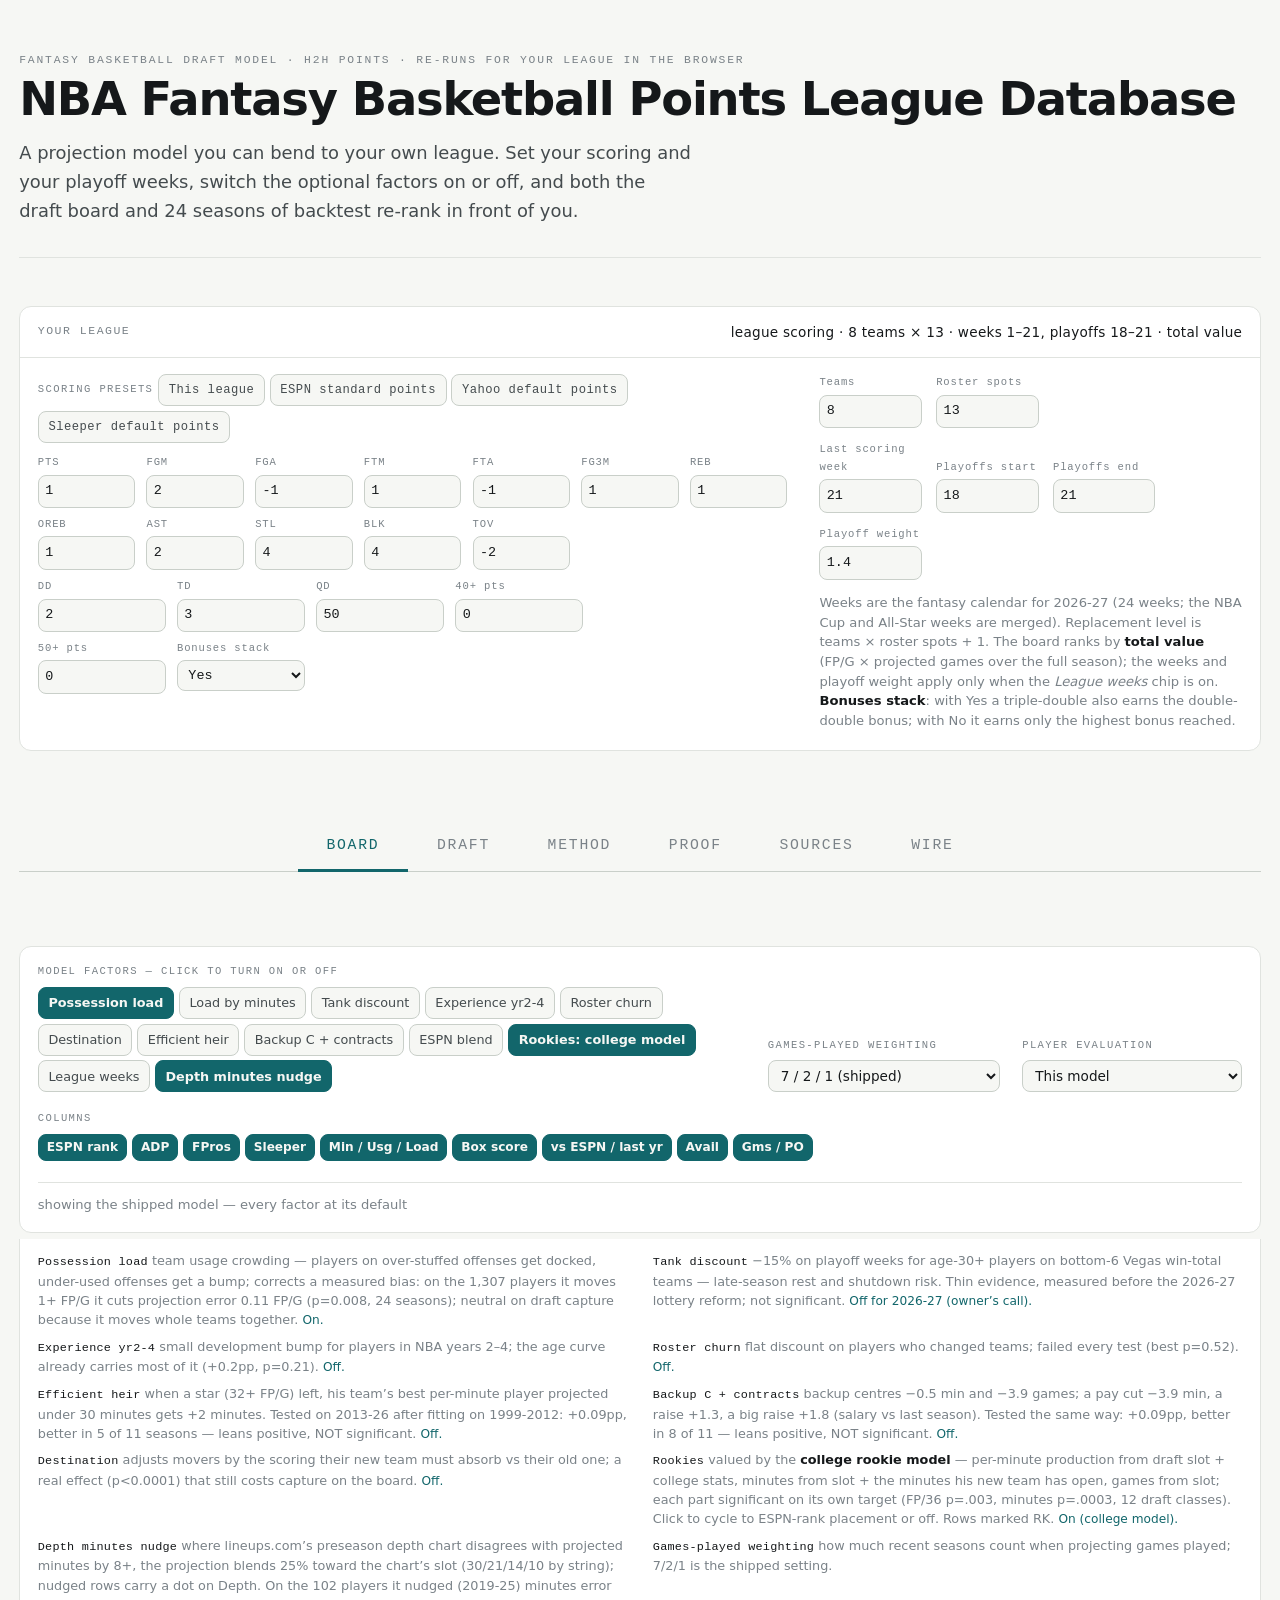
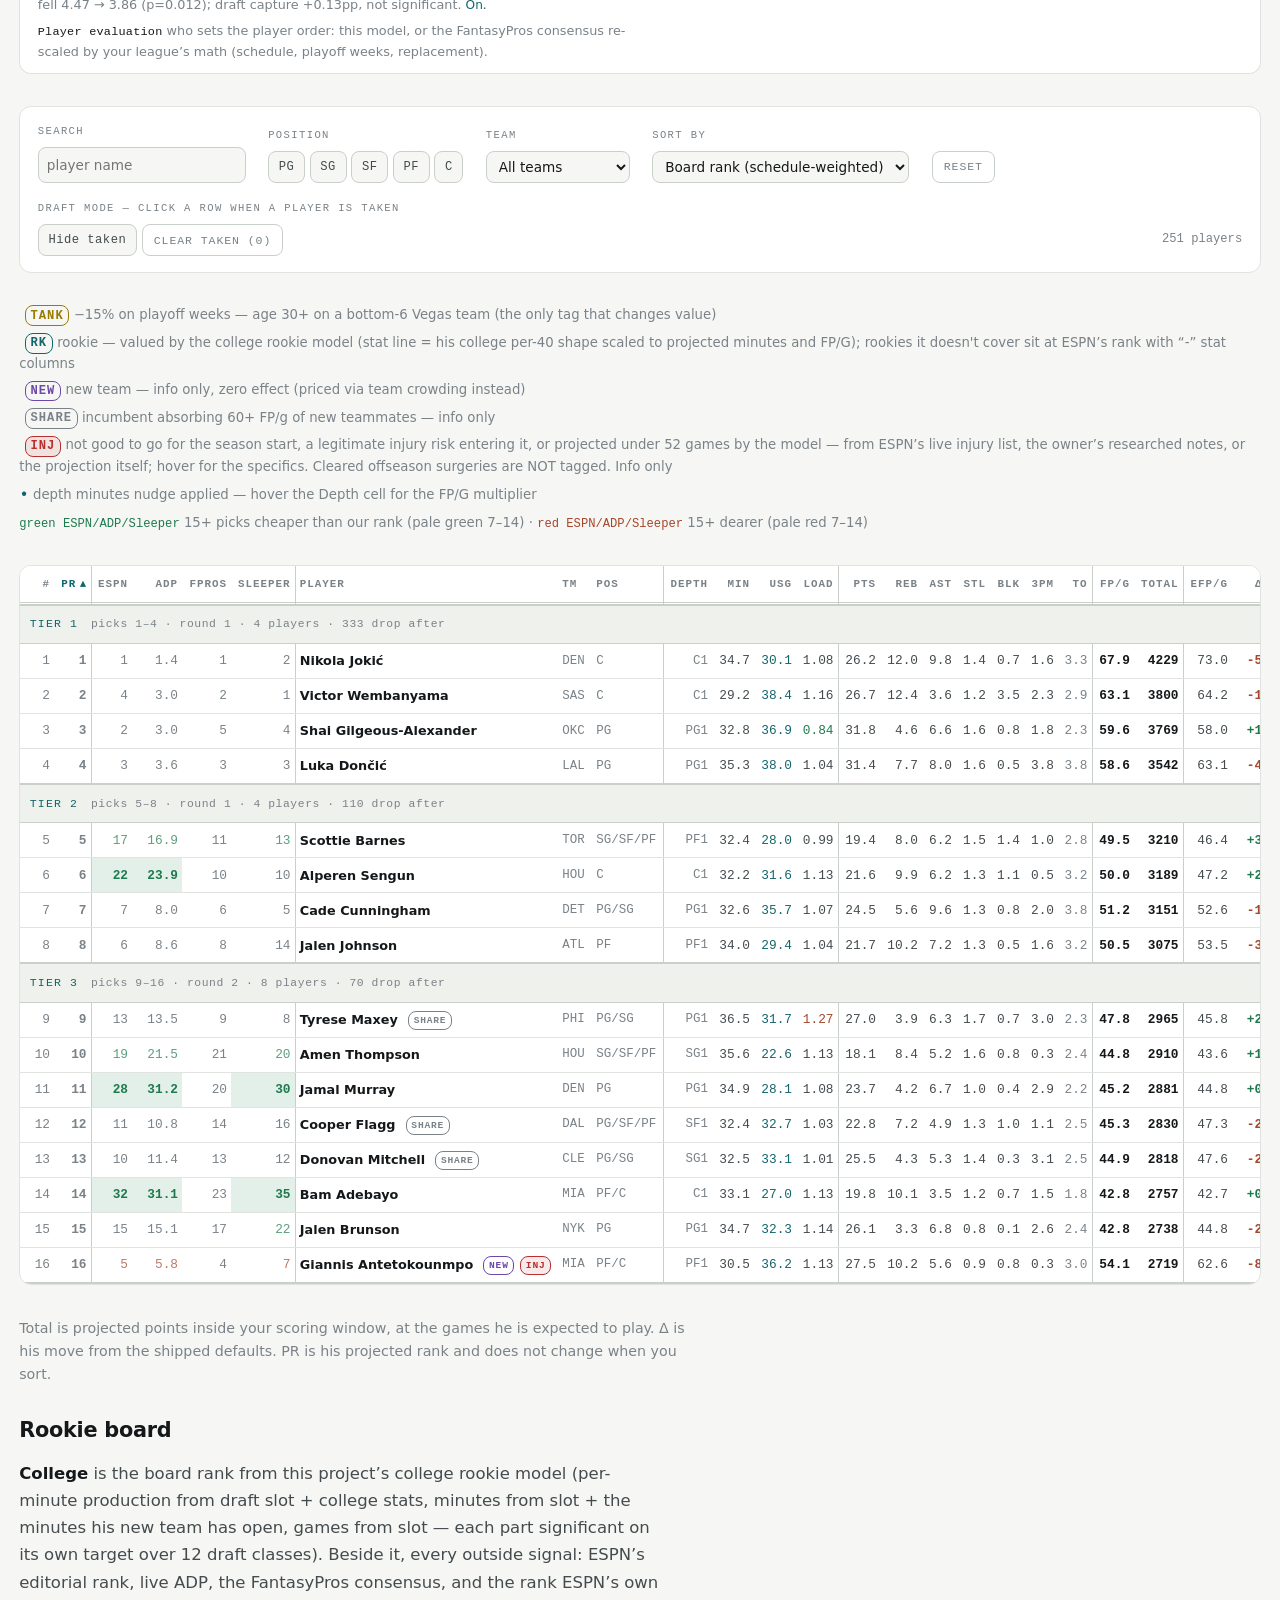
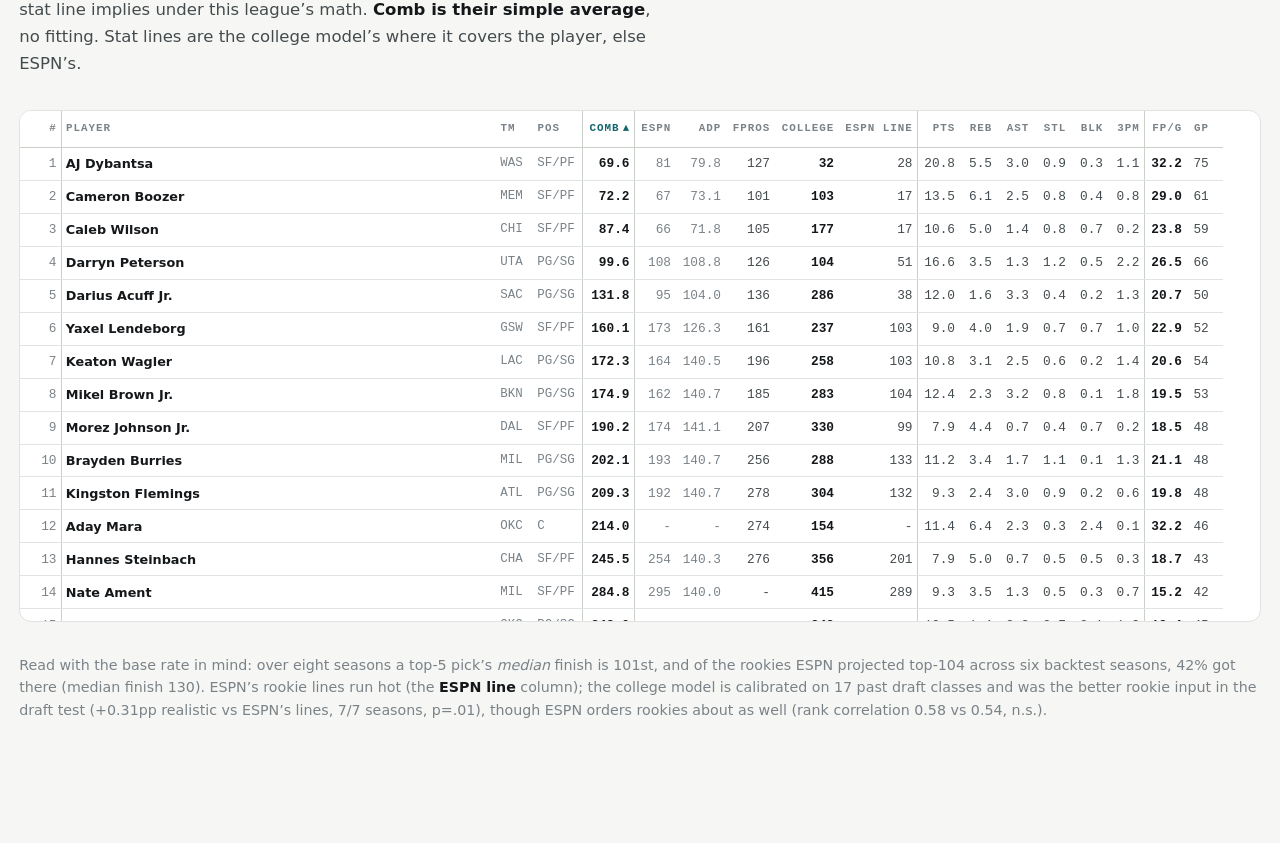
==== index.html @ 24fa8230 "Board build 2026-11-24 22:58 Co-Authored-By: Claude Opus 5.5 <noreply@anthropic.com>" ====
<!doctype html>
<html lang="en">
<meta name="viewport" content="width=device-width,initial-scale=1,viewport-fit=cover">
<meta charset="utf-8">
<title>NBA Fantasy Basketball Points League Database</title>
<style>
  :root {
    --paper:#F6F7F4; --surface:#FFFFFF; --band:#EFF1ED; --ink:#15181A;
    --body:#444B4E; --muted:#7A8288; --rule:#E0E3DF; --rule-strong:#C9CFC9;
    --accent:#12666B; --good:#1E7A4D; --warn:#A6462C;
    --good-bg:rgba(30,122,77,.12); --warn-bg:rgba(166,70,44,.12);
    --mid-bg:rgba(122,130,136,.13);
    --tag-red:#B92E2E; --tag-red-bg:rgba(185,46,46,.10);
    --tag-purple:#6C48A8; --tag-yellow:#9A7B00;
    --mono:ui-monospace,"Cascadia Mono","Cascadia Code",Consolas,"SF Mono",Menlo,monospace;
    --sans:ui-sans-serif,system-ui,"Segoe UI Variable Text","Segoe UI",Roboto,Helvetica,Arial,sans-serif;
  }
  @media (prefers-color-scheme:dark){
    :root:not([data-theme="light"]){
      --paper:#101315; --surface:#171B1E; --band:#1C2124; --ink:#E9EDEA;
      --body:#B0B8BB; --muted:#7C858A; --rule:#252B2E; --rule-strong:#39423F;
      --accent:#5FB6BB; --good:#4FBF92; --warn:#E08A6A;
      --good-bg:rgba(79,191,146,.15); --warn-bg:rgba(224,138,106,.15);
      --mid-bg:rgba(124,133,138,.16);
      --tag-red:#E06A6A; --tag-red-bg:rgba(224,106,106,.14);
      --tag-purple:#A98FE0; --tag-yellow:#D9C24A;
    }
  }
  :root[data-theme="dark"]{
    --paper:#101315; --surface:#171B1E; --band:#1C2124; --ink:#E9EDEA;
    --body:#B0B8BB; --muted:#7C858A; --rule:#252B2E; --rule-strong:#39423F;
    --accent:#5FB6BB; --good:#4FBF92; --warn:#E08A6A;
    --good-bg:rgba(79,191,146,.15); --warn-bg:rgba(224,138,106,.15);
    --mid-bg:rgba(124,133,138,.16);
    --tag-red:#E06A6A; --tag-red-bg:rgba(224,106,106,.14);
    --tag-purple:#A98FE0; --tag-yellow:#D9C24A;
  }
  *{box-sizing:border-box}
  body{background:var(--paper);color:var(--body);font-family:var(--sans);
    font-size:16.5px;line-height:1.65;margin:0;
    padding:clamp(1.4rem,4vw,3.5rem) clamp(.9rem,1.5vw,1.5rem) 6rem;
    -webkit-font-smoothing:antialiased}
  /* 100rem (2026-09-25, owner: "fills the whole screen" at 114rem). All
     Board columns are on by default and need ~1430px of natural width (the
     player column only stretches to fill), so 1600px still fits them with
     no horizontal scroll on wide screens. Below ~1470px viewport the table
     scrolls inside its own frame, as it did at 114rem. Side padding kept
     as before so laptops are unchanged. Reading-width tabs re-cap below. */
  .wrap{max-width:100rem;margin:0 auto;display:flex;flex-direction:column;gap:3rem}
  .prose{max-width:40rem;display:flex;flex-direction:column;gap:1rem}
  /* A <p class="prose"> must stay a block: as a flex column every inline
     <strong>/<em> became its own flex item and broke onto its own line. */
  p.prose{display:block;line-height:1.72}
  h1{font-size:clamp(2rem,5vw,2.9rem);line-height:1.05;letter-spacing:-.026em;
    color:var(--ink);margin:.3rem 0 0;font-weight:660;text-wrap:balance}
  h2{font-size:1.3rem;line-height:1.25;letter-spacing:-.012em;color:var(--ink);
    margin:0;font-weight:640;text-wrap:balance}
  h3{font-size:1rem;color:var(--ink);margin:0;font-weight:640}
  p{margin:0}
  strong{color:var(--ink);font-weight:640}
  em{font-style:italic}
  .eyebrow{font-family:var(--mono);font-size:.71rem;letter-spacing:.16em;
    text-transform:uppercase;color:var(--muted);margin:0}
  .lede{font-size:1.12rem;line-height:1.6;max-width:42rem}
  header{border-bottom:1px solid var(--rule);padding-bottom:2rem}
  section{display:flex;flex-direction:column;gap:1.15rem}
  .num{font-family:var(--mono);font-variant-numeric:tabular-nums}

  .formula{background:var(--surface);border:1px solid var(--rule);border-radius:12px;
    padding:1.15rem 1.3rem;font-family:var(--mono);font-size:.83rem;line-height:1.9;
    color:var(--ink);overflow-x:auto;white-space:pre}
  .formula .op{color:var(--muted)}
  .formula .hl{color:var(--accent)}

  .cols{display:flex;flex-direction:column;gap:0}
  .col{display:grid;grid-template-columns:7.5rem 1fr;gap:1.4rem;
    padding:1.15rem 0;border-top:1px solid var(--rule);align-items:start}
  .col:first-child{border-top:none}
  .col-name{font-family:var(--mono);font-size:.84rem;color:var(--accent);
    letter-spacing:.03em;padding-top:.1rem}
  .col-name small{display:block;color:var(--muted);font-size:.71rem;
    letter-spacing:.06em;text-transform:uppercase;margin-top:.25rem}
  .col-body{display:flex;flex-direction:column;gap:.6rem;font-size:.95rem;
    line-height:1.6}
  .calc{font-family:var(--mono);font-size:.79rem;line-height:1.7;
    background:var(--band);border-left:2px solid var(--rule-strong);
    padding:.6rem .8rem;border-radius:0 8px 8px 0;color:var(--ink);
    overflow-x:auto;white-space:pre}

  .parts{display:grid;grid-template-columns:repeat(auto-fit,minmax(15.5rem,1fr));gap:1rem}
  .part{background:var(--surface);border:1px solid var(--rule);border-radius:12px;
    padding:1.1rem 1.2rem 1.2rem;display:flex;flex-direction:column;gap:.5rem}
  .part-tag{font-family:var(--mono);font-size:.7rem;letter-spacing:.13em;
    text-transform:uppercase;color:var(--accent)}
  .part p{font-size:.92rem;line-height:1.55}
  .verdict{font-family:var(--mono);font-size:.76rem;color:var(--muted);
    border-top:1px solid var(--rule);padding-top:.55rem;margin-top:auto}

  .cut-row{display:grid;grid-template-columns:11rem 1fr;gap:1rem;
    padding:.7rem 0;border-top:1px solid var(--rule);align-items:baseline}
  .cut-row:first-child{border-top:none}
  .cut-name{font-family:var(--mono);font-size:.82rem;color:var(--ink)}
  .cut-why{font-size:.93rem;line-height:1.55}

  /* The header row is position:sticky, which resolves against the nearest
     SCROLLING ancestor -- and overflow-x:auto makes this wrapper one (a
     non-visible overflow on either axis computes the other to auto). Without a
     height cap the wrapper never scrolls vertically, the page scrolls instead,
     and the sticky header never engages. Capping the height moves vertical
     scrolling INTO the wrapper, which is what makes the header stick. */
  /* ---- filter bar ---------------------------------------------------- */
  .controls{display:flex;flex-wrap:wrap;gap:1.1rem 1.4rem;align-items:flex-end;
    padding:1rem 1.1rem;border:1px solid var(--rule);border-radius:12px;
    background:var(--surface)}
  .ctl{display:flex;flex-direction:column;gap:.4rem}
  .ctl > label{font-family:var(--mono);font-size:.66rem;letter-spacing:.13em;
    text-transform:uppercase;color:var(--muted)}
  .controls input[type=search],.controls select{font:inherit;font-size:.85rem;
    font-family:var(--sans);color:var(--ink);background:var(--paper);
    border:1px solid var(--rule-strong);border-radius:8px;padding:.35rem .5rem;
    min-height:2rem}
  .controls input[type=search]{min-width:13rem}
  .controls select{min-width:9rem}
  .chips{display:flex;gap:.3rem;flex-wrap:wrap}
  .fchip{font-family:var(--mono);font-size:.76rem;letter-spacing:.04em;
    color:var(--body);background:var(--paper);border:1px solid var(--rule-strong);
    border-radius:8px;padding:.35rem .6rem;cursor:pointer;min-height:2rem}
  .fchip:hover{border-color:var(--accent);color:var(--ink)}
  .fchip[aria-pressed="true"]{background:var(--accent);border-color:var(--accent);
    color:var(--paper);font-weight:600}
  .reset{font-family:var(--mono);font-size:.72rem;letter-spacing:.08em;
    text-transform:uppercase;color:var(--muted);background:none;
    border:1px solid var(--rule-strong);border-radius:8px;padding:.4rem .7rem;
    cursor:pointer;min-height:2rem}
  .reset:hover{color:var(--ink);border-color:var(--accent)}
  .count{font-family:var(--mono);font-size:.76rem;color:var(--muted);
    margin-left:auto;padding-bottom:.45rem}
  .controls :focus-visible,.fchip:focus-visible,.reset:focus-visible{
    outline:2px solid var(--accent);outline-offset:2px}
  .noresult{padding:1.4rem;text-align:center;color:var(--muted);font-size:.9rem}
  /* Column groups (2026-09-24, owner: box score ON by default; the 114rem
     page fits the full set). Every group is user-selectable. */
  table.hide-espnr .c-espnr,
  table.hide-adp   .c-adp,
  table.hide-fpros .c-fpros,
  table.hide-slp   .c-slp,
  table.hide-cmp   .c-cmp,
  table.hide-role  .c-role,
  table.hide-box   .c-box,
  table.hide-avail .c-avail,
  table.hide-sched .c-sched { display:none }
  /* draft mode: click a row to mark the player taken */
  tr.taken td{opacity:.35}
  tr.taken td.player{text-decoration:line-through}
  td.pos-n{color:var(--muted);width:2.4rem;font-family:var(--mono);
    font-variant-numeric:tabular-nums}
  td.rk{color:var(--ink);font-weight:600}
  .colbar{display:flex;gap:.3rem;flex-wrap:wrap;align-items:center}
  .colbar .fchip{font-family:var(--sans);font-size:.76rem;letter-spacing:0;
    padding:.28rem .5rem;min-height:1.7rem}
  .controls.factors{margin-bottom:-.6rem}
  .ctl.wide{flex:1 1 24rem}
  .fchip.factor{font-family:var(--sans);font-size:.8rem;letter-spacing:0}
  .delta{width:100%;font-size:.82rem;color:var(--muted);
    border-top:1px solid var(--rule);padding-top:.7rem;margin-top:.2rem}
  .delta strong{color:var(--accent);font-weight:640}
  thead th:last-child,tbody td:last-child{padding-right:.9rem}
  td.hi{color:var(--good);font-weight:640}
  td.lo{color:var(--warn);font-weight:640}
  .tablewrap{overflow:auto;max-height:80vh;overscroll-behavior:contain;scrollbar-gutter:stable;
    border:1px solid var(--rule);border-radius:12px;
    background:var(--surface)}
  table{border-collapse:collapse;width:100%;font-size:.8rem}
  /* Every column shrinks to its content (they are all nowrap), and the player
     name takes the remainder. Without this, hiding a column group makes the
     remaining columns stretch to refill 100% -- so turning columns OFF made
     the table WIDER, not narrower, and left Tm/Pos floating in dead space. */
  /* FIXED layout. Under auto layout the browser sizes columns from content,
     and hiding a group made it redistribute in a way that grew the table:
     removing ESPN/ADP pushed the Tm column from 34px to 166px and the table
     from 850px to 970px. Fixed layout sizes from these declarations only, so
     hiding a group now genuinely narrows the table. Widths are in ch and are
     allowed to over-subscribe: browsers scale them proportionally, which
     degrades gracefully instead of starving the name column. */
  /* Each column owns a fixed pixel budget (data-w on its header) and the TABLE
     is sized to the sum of the VISIBLE budgets by sizeTable(). width:100% is
     deliberately not used: it forces the table to fill the wrapper no matter
     how many columns are on, which left 568px of dead space at 10 columns and
     stretched columns at wide viewports. Now hiding a group simply makes the
     table narrower and every remaining column keeps its size. */
  table{table-layout:fixed;width:auto}
  tbody td{overflow:hidden;text-overflow:ellipsis}
  tbody td.player{overflow:visible}
  td.grp,th.grp{border-left:1px solid var(--rule-strong)}
  td.fp{color:var(--ink);font-weight:640}
  td.usg{color:var(--accent)}
  td.adp{color:var(--muted)}
  td.esp{color:var(--muted)}
  td.hot{color:var(--warn)}
  td.cool{color:var(--good)}
  td.buy{color:var(--good);font-weight:640;background:var(--good-bg)}
  td.pay{color:var(--warn);font-weight:640;background:var(--warn-bg)}
  td.buy2{color:var(--good);opacity:.72}
  td.pay2{color:var(--warn);opacity:.72}
  td.dc{color:var(--muted);font-size:.78rem}
  td.dc.dc-deep{color:var(--warn);opacity:.72}
  td.to{color:var(--muted)}
  /* border-bottom is drawn in the table's own border layer under
     border-collapse:collapse and scrolls away from a sticky cell, so the rule
     under the header is an inset shadow instead. z-index keeps it above the
     tier rows, which carry their own top border. */
  thead th{position:sticky;top:0;z-index:3;background:var(--surface);
    font-family:var(--mono);
    font-size:.68rem;letter-spacing:.09em;text-transform:uppercase;color:var(--muted);
    font-weight:600;text-align:right;padding:.6rem .26rem;
    box-shadow:inset 0 -1px 0 var(--rule-strong);white-space:nowrap}
  thead th.h-left{text-align:left}
  td{padding:.34rem .26rem;text-align:right;border-bottom:1px solid var(--rule);
    white-space:nowrap}
  td.player{text-align:left;color:var(--ink);font-weight:560}
  td.tm,td.pos{text-align:left;font-family:var(--mono);font-size:.78rem;color:var(--muted)}
  td.rk{color:var(--muted);width:2.6rem}
  td.vorp{color:var(--ink);font-weight:600}
  tbody tr:hover td{background:var(--band)}
  /* The tier caption is a long string in a colspan cell, and td{nowrap} applied
     to it too -- so it forced a minimum width across every spanned column.
     Hiding a column group made the same text span FEWER columns, which pushed
     each remaining column wider and made the table GROW as columns were
     removed. Let the caption wrap and it stops driving layout entirely. */
  tr.tier td{white-space:normal;background:var(--band);font-family:var(--mono);font-size:.72rem;
    letter-spacing:.1em;text-transform:uppercase;color:var(--accent);
    text-align:left;padding:.55rem .6rem;border-bottom:1px solid var(--rule-strong);
    border-top:2px solid var(--rule-strong)}
  /* scorecard Mean row: numbers stay right-aligned under their columns */
  tr.sc-mean td{font-weight:600;background:var(--band);border-top:2px solid var(--rule-strong)}
  tr.tier .tier-meta{color:var(--muted);margin-left:.8rem;letter-spacing:.05em;
    text-transform:none;font-size:.71rem}
  .chip{display:inline-block;min-width:1.9rem;padding:.08rem .38rem;border-radius:8px;
    font-family:var(--mono);font-variant-numeric:tabular-nums;font-size:.78rem}
  .chip.lo{background:var(--warn-bg);color:var(--warn)}
  .chip.hi{background:var(--good-bg);color:var(--good)}
  .chip.mid{background:var(--mid-bg);color:var(--body)}
  .chip.plain{background:transparent;color:var(--body)}   /* PO column: 12-13 games (owner 2026-10-15) */
  td.lo{color:var(--warn)} td.hi{color:var(--good)}
  .mk{display:inline-block;margin-left:.35rem;padding:.02rem .3rem;
    border-radius:8px;font-family:var(--mono);font-size:.6rem;
    letter-spacing:.08em;vertical-align:middle;font-weight:600;border:1px solid}
  .mk.tank{border-color:var(--tag-yellow);color:var(--tag-yellow)}
  .mk.ret{border-color:var(--accent);color:var(--accent)}
  .mk.new{border-color:var(--tag-purple);color:var(--tag-purple)}
  .mk.exp{border-color:var(--muted);color:var(--muted)}
  .mk.inj{border-color:var(--tag-red);color:var(--tag-red);background:var(--tag-red-bg)}

  .flegend{display:grid;grid-template-columns:repeat(auto-fit,minmax(26rem,1fr));
    gap:.45rem 1.6rem;font-size:.8rem;line-height:1.5;color:var(--muted);
    padding:.75rem 1.1rem;border:1px solid var(--rule);border-top:none;
    border-radius:0 0 12px 12px;background:var(--surface);margin-top:-1rem}
  .flegend span{font-family:var(--mono);font-size:.74rem;color:var(--ink);
    letter-spacing:.02em}
  .flegend em{font-style:normal;color:var(--accent);font-size:.76rem}
  .legend{display:flex;flex-direction:column;gap:.4rem;font-size:.83rem;
    line-height:1.5;color:var(--muted)}
  .legend span{font-family:var(--mono);font-size:.76rem;color:var(--ink)}
  .legend .lg-buy{color:var(--good)}
  .legend .lg-dot{color:var(--accent);font-size:1rem}
  .note{font-size:.89rem;color:var(--muted);line-height:1.6;max-width:42rem}
  ul{margin:0;padding-left:1.15rem;display:flex;flex-direction:column;gap:.5rem}
  footer{border-top:1px solid var(--rule);padding-top:1.5rem;
    display:flex;flex-direction:column;gap:.7rem}
  .scorebar{display:grid;grid-template-columns:repeat(auto-fit,minmax(9rem,1fr));gap:.9rem}
  .stat{background:var(--surface);border:1px solid var(--rule);border-radius:12px;
    padding:.9rem 1rem;display:flex;flex-direction:column;gap:.15rem}
  .stat-v{font-family:var(--mono);font-size:1.42rem;color:var(--ink);
    font-variant-numeric:tabular-nums;letter-spacing:-.02em}
  .stat-l{font-size:.78rem;color:var(--muted);line-height:1.35}
  .gloss{display:grid;grid-template-columns:repeat(auto-fit,minmax(17rem,1fr));gap:1rem}
  .gterm{background:var(--surface);border:1px solid var(--rule);border-radius:12px;
    padding:.95rem 1.1rem;display:flex;flex-direction:column;gap:.35rem}
  .gterm b{font-family:var(--mono);font-size:.8rem;color:var(--accent);font-weight:600}
  .gterm p{font-size:.88rem;line-height:1.55}
  /* ---- tabs -------------------------------------------------------------- */
  .tabs{display:flex;gap:0;border-bottom:1px solid var(--rule-strong);margin-top:1.4rem;justify-content:center}
  .tab{font-family:var(--mono);font-size:.92rem;letter-spacing:.12em;text-transform:uppercase;
    color:var(--muted);background:none;border:none;border-bottom:3px solid transparent;
    padding:1rem 1.8rem;cursor:pointer;margin-bottom:-1px;border-radius:10px 10px 0 0}
  .tab:hover{color:var(--ink)}
  .tab[aria-selected="true"]{color:var(--accent);border-bottom-color:var(--accent)}
  .tab:focus-visible{outline:2px solid var(--accent);outline-offset:2px}
  .panel{display:flex;flex-direction:column;gap:2rem;padding-top:1.6rem}
  .panel[hidden]{display:none}

  /* ---- league settings --------------------------------------------------- */
  .league{border:1px solid var(--rule);border-radius:12px;background:var(--surface)}
  .league summary{cursor:pointer;padding:.85rem 1.1rem;font-family:var(--mono);
    font-size:.72rem;letter-spacing:.13em;text-transform:uppercase;color:var(--muted);
    display:flex;justify-content:space-between;gap:1rem;list-style:none}
  .league summary::-webkit-details-marker{display:none}
  .league summary .cur{color:var(--ink);letter-spacing:.02em;text-transform:none;
    font-family:var(--sans);font-size:.85rem}
  .league[open] summary{border-bottom:1px solid var(--rule)}
  .league-body{padding:1rem 1.1rem 1.2rem;display:flex;flex-wrap:wrap;gap:1.4rem 2rem}
  .scoregrid{display:grid;grid-template-columns:repeat(auto-fill,minmax(5.6rem,1fr));gap:.45rem .7rem}
  .scoregrid label{display:flex;flex-direction:column;gap:.2rem;font-family:var(--mono);
    font-size:.66rem;letter-spacing:.08em;color:var(--muted)}
  .scoregrid input,.scoregrid select,.weeks input{font:inherit;font-family:var(--mono);font-size:.84rem;color:var(--ink);
    background:var(--paper);border:1px solid var(--rule-strong);border-radius:8px;
    padding:.3rem .4rem;width:100%;min-height:1.9rem}
  .scoregrid select{cursor:pointer}
  .weeks{display:flex;gap:.9rem;align-items:flex-end;flex-wrap:wrap}
  .weeks label{display:flex;flex-direction:column;gap:.2rem;font-family:var(--mono);
    font-size:.66rem;letter-spacing:.08em;color:var(--muted);width:6.4rem}
  .presets{display:flex;gap:.3rem;flex-wrap:wrap;align-items:center}
  .lg-note{font-size:.82rem;color:var(--muted);line-height:1.5;max-width:44rem}

  /* Method is an essay — keep it at reading width inside the wide shell */
  #panel-method{max-width:52rem;width:100%;margin-left:auto;margin-right:auto;
    gap:3rem;padding-top:2.4rem}
  /* inside the centred essay column, text runs the column's full width
     instead of a 40rem block hugging its left edge */
  #panel-method .prose,#panel-method .note,#panel-method .lede{max-width:none}
  #panel-method section{gap:1.35rem}
  #panel-method section + section{border-top:1px solid var(--rule);padding-top:2.8rem}
  #panel-method .col{gap:1.8rem;padding:1.35rem 0}
  #panel-method h3{margin-top:.8rem}
  #panel-method .eyebrow{color:var(--accent);margin-bottom:-.6rem}
  .localbanner{background:var(--warn-bg);color:var(--ink);border:1px solid var(--warn);
    border-radius:12px;padding:.8rem 1.1rem;font-size:.92rem;line-height:1.5}
  .stagemap{display:flex;flex-direction:column;gap:.45rem;margin:.2rem 0}
  .sm{display:flex;gap:.8rem;align-items:baseline;font-size:.95rem}
  .sm-n{flex:0 0 1.7rem;height:1.7rem;border-radius:50%;background:var(--accent);
    color:var(--paper);font-family:var(--mono);font-size:.8rem;font-weight:640;
    display:inline-flex;align-items:center;justify-content:center}
  .sm-t b{font-family:var(--mono);font-size:.84rem;color:var(--accent);font-weight:600}
  #panel-method .cut-row{grid-template-columns:12rem 1fr;gap:1.4rem;padding:.9rem 0}
  #panel-method .cut-why{line-height:1.65}
  @media (max-width:640px){#panel-method .cut-row{grid-template-columns:1fr;gap:.3rem}}

  /* Proof intro: lede at reading width, the three fine-print notes as cards */
  .proof-intro{display:flex;flex-direction:column;gap:1.1rem;max-width:48rem;
    padding:.6rem 0 .4rem}
  .proof-intro p{font-size:1.02rem;line-height:1.72}
  .proof-notes{display:grid;grid-template-columns:repeat(2,minmax(0,1fr));
    gap:1.1rem;max-width:84rem}
  @media (max-width:820px){.proof-notes{grid-template-columns:1fr}}
  .proof-notes .part{padding:1.25rem 1.4rem 1.35rem;gap:.65rem}
  .proof-notes .part p{font-size:.9rem;line-height:1.68;color:var(--body)}

  /* ---- draft view --------------------------------------------------------- */
  .draft-layout{display:grid;grid-template-columns:minmax(0,1fr) 17rem;gap:1.2rem;align-items:start}
  @media (max-width:860px){.draft-layout{grid-template-columns:1fr}}
  .dlist{display:flex;flex-direction:column;gap:2px;max-height:78vh;overflow:auto;
    border:1px solid var(--rule);border-radius:12px;background:var(--surface);
    padding:.4rem;overscroll-behavior:contain}
  .dtier{font-family:var(--mono);font-size:.7rem;letter-spacing:.12em;text-transform:uppercase;
    color:var(--accent);background:var(--band);padding:.45rem .6rem;border-radius:8px;
    margin:.35rem 0 .1rem;position:sticky;top:-0.4rem;z-index:2}
  .dtier .tier-meta{color:var(--muted);margin-left:.6rem;text-transform:none;letter-spacing:.03em}
  .dcard{display:flex;align-items:center;gap:.6rem;padding:.42rem .6rem;border-radius:8px;
    cursor:pointer;border-left:3px solid var(--rule-strong);background:var(--paper)}
  .dcard:hover{background:var(--band)}
  .dcard.t-odd{border-left-color:var(--accent)}
  .dcard.taken{opacity:.32}
  .dcard.taken .d-name{text-decoration:line-through}
  .dcard.mine{border-left-color:var(--good);background:var(--good-bg);opacity:1}
  .dcard.mine .d-name{text-decoration:none}
  .d-rk{font-family:var(--mono);font-variant-numeric:tabular-nums;color:var(--muted);
    width:2.2rem;text-align:right;font-size:.95rem}
  .d-name{font-size:1.02rem;font-weight:600;color:var(--ink);flex:1 1 auto;
    white-space:nowrap;overflow:hidden;text-overflow:ellipsis}
  .d-pos,.d-tm{font-family:var(--mono);font-size:.74rem;color:var(--muted);white-space:nowrap}
  .d-fp{font-family:var(--mono);font-variant-numeric:tabular-nums;font-size:.95rem;
    color:var(--ink);width:3.2rem;text-align:right}
  .d-adp{font-family:var(--mono);font-variant-numeric:tabular-nums;font-size:.78rem;
    color:var(--muted);width:4.6rem;text-align:right}
  .d-adp.buy{color:var(--good)} .d-adp.pay{color:var(--warn)}
  .d-adp.buy2{color:var(--good);opacity:.66} .d-adp.pay2{color:var(--warn);opacity:.66}
  .d-dc{font-family:var(--mono);font-variant-numeric:tabular-nums;font-size:.78rem;color:var(--muted)}
  .d-dc.deep{color:var(--warn);opacity:.72}
  .dc-dot{color:var(--accent);margin-left:.15rem}
  .d-mine{font-size:1.05rem;line-height:1;background:none;border:1px solid var(--rule-strong);
    border-radius:8px;color:var(--muted);cursor:pointer;padding:.15rem .45rem}
  .d-mine:hover{color:var(--tag-yellow);border-color:var(--tag-yellow)}
  .d-draft{font-family:var(--mono);font-size:.62rem;letter-spacing:.06em;line-height:1;background:none;
    border:1px solid var(--rule-strong);border-radius:8px;color:var(--muted);cursor:pointer;padding:.3rem .45rem}
  .d-draft:hover{color:var(--good);border-color:var(--good)}
  .dcard.mine .d-draft{color:var(--paper);background:var(--good);border-color:var(--good)}
  .rslots{width:100%;border-collapse:collapse;font-size:.8rem}
  .rslots td{padding:.32rem .45rem;border-bottom:1px solid var(--rule);white-space:nowrap}
  .rslots td.rp{font-family:var(--mono);font-size:.68rem;letter-spacing:.08em;color:var(--accent);width:3.2rem}
  .rslots td.re{color:var(--muted);font-style:italic}
  .rslots td.rg{font-family:var(--mono);font-size:.7rem;color:var(--muted);text-align:right}
  .dcard.starred .d-mine{color:var(--tag-yellow);border-color:var(--tag-yellow);background:rgba(217,194,74,.14)}
  .dcard.starred{border-left-color:var(--tag-yellow)}
  .dside{display:flex;flex-direction:column;gap:.9rem;position:sticky;top:.5rem}
  .dclock{background:var(--surface);border:1px solid var(--rule);border-radius:12px;
    padding:.9rem 1rem;display:flex;flex-direction:column;gap:.3rem}
  .dclock b{font-family:var(--mono);font-size:1.25rem;color:var(--ink);letter-spacing:-.01em}
  .dclock span{font-size:.82rem;color:var(--muted)}
  .dclock .up{color:var(--good);font-weight:640}
  .dteam{background:var(--surface);border:1px solid var(--rule);border-radius:12px;
    padding:.9rem 1rem;display:flex;flex-direction:column;gap:.45rem}
  .dteam h3{margin:0 0 .2rem}
  .dpick{display:flex;gap:.5rem;font-size:.92rem;align-items:baseline}
  .dpick .n{font-family:var(--mono);color:var(--muted);font-size:.75rem;width:1.6rem}
  .dpick .p{color:var(--ink);font-weight:560;flex:1}
  .dpick .pos{font-family:var(--mono);font-size:.72rem;color:var(--muted)}
  .dposcount{display:flex;gap:.3rem;flex-wrap:wrap;margin-top:.3rem}
  .dposcount span{font-family:var(--mono);font-size:.72rem;border:1px solid var(--rule-strong);
    border-radius:8px;padding:.1rem .4rem;color:var(--body)}
  .dposcount span.zero{color:var(--warn);border-color:var(--warn)}

  /* ---- sortable headers --------------------------------------------------- */
  thead th[data-sort]{cursor:pointer;-webkit-user-select:none;user-select:none}
  thead th[data-sort]:hover{color:var(--ink)}
  thead th[aria-sort]{color:var(--accent)}
  thead th[aria-sort="ascending"]::after{content:"\25B4";margin-left:.2rem}
  thead th[aria-sort="descending"]::after{content:"\25BE";margin-left:.2rem}

  /* ---- proof ------------------------------------------------------------- */
  .stats{display:grid;grid-template-columns:repeat(auto-fit,minmax(11rem,1fr));gap:.9rem}
  .proof-wrap{max-height:70vh}
  td.espn-c{color:var(--muted)}
  .better{color:var(--good);font-weight:640}
  .worse{color:var(--warn);font-weight:640}

  /* ---- wire (in-season) --------------------------------------------------- */
  .w-pos{color:var(--good)} .w-neg{color:var(--warn)}
  .w-luck-hot{color:var(--warn)} .w-luck-cold{color:var(--good)}
  td.w-st{font-family:var(--mono);font-size:.72rem;white-space:nowrap}
  td.w-st .fa{color:var(--good);font-weight:640}
  td.w-st .wv{color:var(--tag-yellow);font-weight:640}
  td.w-st .ro{color:var(--muted)}
  #wlg{font:inherit;font-family:var(--mono);font-size:.84rem;color:var(--ink);
    background:var(--paper);border:1px solid var(--rule-strong);border-radius:8px;
    padding:.3rem .4rem;width:9rem;min-height:1.9rem}
  #wmin{font:inherit;font-family:var(--mono);font-size:.84rem;color:var(--ink);
    background:var(--paper);border:1px solid var(--rule-strong);border-radius:8px;
    padding:.3rem .4rem;width:4.4rem;min-height:1.9rem}
  .w-err{color:var(--warn);font-size:.8rem}
  /* Add Finder cards */
  .wadds{display:grid;grid-template-columns:repeat(auto-fill,minmax(21rem,1fr));gap:.6rem}
  .wcard{display:flex;gap:.7rem;align-items:center;padding:.6rem .8rem;border-radius:10px;
    background:var(--surface);border:1px solid var(--rule);border-left:3px solid var(--accent)}
  .wcard.wv{border-left-color:var(--tag-yellow)}
  .wcard.meT{border-left-color:var(--ink)}
  .w-rk{font-family:var(--mono);font-variant-numeric:tabular-nums;color:var(--muted);
    width:1.6rem;text-align:right;font-size:.95rem;flex:none}
  .w-main{flex:1 1 auto;min-width:0;display:flex;flex-direction:column;gap:.25rem}
  .w-name{font-size:1rem;font-weight:620;color:var(--ink);white-space:nowrap;
    overflow:hidden;text-overflow:ellipsis}
  .w-sub{font-family:var(--mono);font-size:.7rem;color:var(--muted)}
  .w-sub .fa{color:var(--good);font-weight:640} .w-sub .wv{color:var(--tag-yellow);font-weight:640}
  .w-sub .oo{color:var(--warn);font-weight:640} .w-sub .meT{color:var(--accent);font-weight:640}
  .w-sig{display:flex;gap:.45rem;align-items:baseline;flex-wrap:wrap}
  .w-badge{font-family:var(--mono);font-size:.62rem;letter-spacing:.08em;font-weight:680;
    border-radius:7px;padding:.14rem .45rem;white-space:nowrap}
  .w-badge.buy{color:var(--paper);background:var(--good)}
  .w-badge.fade{color:var(--paper);background:var(--warn)}
  .w-badge.mixed{color:var(--ink);background:var(--band);border:1px solid var(--rule-strong)}
  .w-badge.steady{color:var(--muted);border:1px solid var(--rule-strong)}
  .w-phrase{font-size:.78rem;color:var(--body);line-height:1.35}
  .w-right{flex:none;text-align:right;display:flex;flex-direction:column;gap:.1rem}
  .w-right b{font-family:var(--mono);font-size:1.25rem;color:var(--ink);letter-spacing:-.01em}
  .w-right span{font-family:var(--mono);font-size:.64rem;color:var(--muted);white-space:nowrap}
  .w-right .w-opp{color:var(--accent)}
  .w-right .w-dup{color:var(--good)} .w-right .w-ddn{color:var(--warn)}
  /* My team */
  #wmygrid td,#wmygrid th,#wmyroster td,#wmyroster th{font-size:.78rem;padding:.3rem .45rem;white-space:nowrap}
  #wmygrid td.open{background:var(--warn-bg);color:var(--warn);font-weight:640;text-align:center}
  #wmygrid td.nogame{color:var(--muted);text-align:center}
  #wmygrid td.slot{font-family:var(--mono);color:var(--accent);font-weight:640}
  #wmygrid tr.bench td{color:var(--muted);font-style:italic;white-space:normal}
  #wmyroster td.out{color:var(--warn)}
  #wmyroster input{cursor:pointer}

</style>

<div class="wrap">

  <header>
    <p class="eyebrow">Fantasy basketball draft model &middot; H2H points &middot; re-runs for your league in the browser</p>
    <h1>NBA Fantasy Basketball Points League Database</h1>
    <p class="lede" style="margin-top:1rem">
      A projection model you can bend to your own league. Set your scoring and
      your playoff weeks, switch the optional factors on or off, and both the
      draft board and 24 seasons of backtest re-rank in front of you.
    </p>
  </header>

  <details class="league" id="league" open>
    <summary><span>Your league</span><span class="cur" id="league-cur"></span></summary>
    <div class="league-body">
      <div style="flex:2 1 30rem">
        <div class="presets">
          <span class="ctl"><label>Scoring presets</label></span>
          <button type="button" class="fchip" data-preset="league">This league</button>
          <button type="button" class="fchip" data-preset="espn">ESPN standard points</button>
          <button type="button" class="fchip" data-preset="yahoo">Yahoo default points</button>
          <button type="button" class="fchip" data-preset="sleeper" title="Sleeper default points. Technical and flagrant fouls (-2 each) are not modelled: the NBA box-score feed does not carry them, and they are near zero per game for almost everyone.">Sleeper default points</button>
        </div>
        <div class="scoregrid" id="scoring" style="margin-top:.7rem">
          <label>PTS<input type="number" step="0.5" data-stat="PTS" value="1"></label><label>FGM<input type="number" step="0.5" data-stat="FGM" value="2"></label><label>FGA<input type="number" step="0.5" data-stat="FGA" value="-1"></label><label>FTM<input type="number" step="0.5" data-stat="FTM" value="1"></label><label>FTA<input type="number" step="0.5" data-stat="FTA" value="-1"></label><label>FG3M<input type="number" step="0.5" data-stat="FG3M" value="1"></label><label>REB<input type="number" step="0.5" data-stat="REB" value="1"></label><label>OREB<input type="number" step="0.5" data-stat="OREB" value="1"></label><label>AST<input type="number" step="0.5" data-stat="AST" value="2"></label><label>STL<input type="number" step="0.5" data-stat="STL" value="4"></label><label>BLK<input type="number" step="0.5" data-stat="BLK" value="4"></label><label>TOV<input type="number" step="0.5" data-stat="TOV" value="-2"></label>
        </div>
        <div class="scoregrid" style="margin-top:.5rem;grid-template-columns:repeat(4,minmax(5.6rem,8rem))">
          <label>DD<input type="number" step="1" data-bonus="DD" value="2"></label><label>TD<input type="number" step="1" data-bonus="TD" value="3"></label><label>QD<input type="number" step="1" data-bonus="QD" value="50"></label><label title="Bonus for a game with 40+ points (Sleeper default 2; a 50-point game earns both). Each player&rsquo;s chance of such a game comes from real game logs at his projected points per game.">40+ pts<input type="number" step="1" data-pbonus="40" value="0"></label><label title="Bonus for a game with 50+ points (Sleeper default 2; a 50-point game earns both). Each player&rsquo;s chance of such a game comes from real game logs at his projected points per game.">50+ pts<input type="number" step="1" data-pbonus="50" value="0"></label>
          <label title="Yes: a triple-double earns the DD bonus AND the TD bonus (ESPN default, and this league). No: it earns only the highest bonus reached.">Bonuses stack<select id="cum"><option value="1">Yes</option><option value="0">No</option></select></label>
        </div>
      </div>
      <div style="flex:1 1 18rem;display:flex;flex-direction:column;gap:.8rem">
        <div class="weeks">
          <label>Teams<input type="number" id="w-teams" min="2" max="30" value="8"></label>
          <label>Roster spots<input type="number" id="w-roster" min="5" max="20" value="13"></label>
        </div>
        <div class="weeks">
          <label>Last scoring week<input type="number" id="w-end" min="1" max="24" value="21"></label>
          <label>Playoffs start<input type="number" id="w-po1" min="1" max="24" value="18"></label>
          <label>Playoffs end<input type="number" id="w-po2" min="1" max="24" value="21"></label>
        </div>
        <div class="weeks">
          <label>Playoff weight<input type="number" id="w-lev" step="0.1" min="0.5" max="3" value="1.4"></label>
        </div>
        <p class="lg-note">
          Weeks are the fantasy calendar for 2026-27 (24 weeks; the NBA Cup and
          All-Star weeks are merged). Replacement level is teams &times; roster
          spots + 1. The board ranks by <strong>total value</strong> (FP/G &times;
          projected games over the full season); the weeks and playoff weight
          apply only when the <em>League weeks</em> chip is on.
          <strong>Bonuses stack</strong>: with Yes a triple-double also earns the
          double-double bonus; with No it earns only the highest bonus reached.
        </p>
      </div>
    </div>
  </details>

  <div class="tabs" role="tablist">
    <button class="tab" role="tab" aria-selected="true" data-tab="board">Board</button>
    <button class="tab" role="tab" aria-selected="false" data-tab="draft">Draft</button>
    <button class="tab" role="tab" aria-selected="false" data-tab="method">Method</button>
    <button class="tab" role="tab" aria-selected="false" data-tab="proof">Proof</button>
    <button class="tab" role="tab" aria-selected="false" data-tab="sources">Sources</button>
    <button class="tab" role="tab" aria-selected="false" data-tab="wire" id="tab-wire" hidden>Wire</button>
  </div>

  <!-- ================================================================ BOARD -->
  <section class="panel" id="panel-board">
    <div class="controls factors">
      <div class="ctl wide">
        <label>Model factors &mdash; click to turn on or off</label>
        <div class="chips" id="ffactors"></div>
      </div>
      <div class="ctl">
        <label for="fgp">Games-played weighting</label>
        <select id="fgp">
          <option value="s721">7 / 2 / 1 (shipped)</option>
          <option value="s720">7 / 2 / 0 (two seasons)</option>
          <option value="s110">1 / 1 / 0 (two seasons, flat)</option>
          <option value="s111">1 / 1 / 1 (three seasons, flat)</option>
        </select>
      </div>
      <div class="ctl">
        <label for="feval">Player evaluation</label>
        <select id="feval" title="Who decides the player ORDER. League math — your scoring, schedule, playoff weeks, replacement level — applies either way.">
          <option value="model">This model</option>
          <option value="experts">Experts &times; league math</option>
        </select>
      </div>
      <div class="ctl wide">
        <label>Columns</label>
        <div class="colbar" id="fcols"></div>
      </div>
      <div class="delta" id="fdelta"></div>
    </div>
    <div class="flegend">
      <div><span>Possession load</span> team usage crowding &mdash; players on over-stuffed offenses get docked, under-used offenses get a bump; corrects a measured bias: on the 1,307 players it moves 1+ FP/G it cuts projection error 0.11 FP/G (p=0.008, 24 seasons); neutral on draft capture because it moves whole teams together. <em>On.</em></div>
      <div><span>Tank discount</span> &minus;15% on playoff weeks for age-30+ players on bottom-6 Vegas win-total teams &mdash; late-season rest and shutdown risk. Thin evidence, measured before the 2026-27 lottery reform; not significant. <em>Off for 2026-27 (owner&rsquo;s call).</em></div>
      <div><span>Experience yr2-4</span> small development bump for players in NBA years 2&ndash;4; the age curve already carries most of it (+0.2pp, p=0.21). <em>Off.</em></div>
      <div><span>Roster churn</span> flat discount on players who changed teams; failed every test (best p=0.52). <em>Off.</em></div>
      <div><span>Efficient heir</span> when a star (32+ FP/G) left, his team&rsquo;s best per-minute player projected under 30 minutes gets +2 minutes. Tested on 2013-26 after fitting on 1999-2012: +0.09pp, better in 5 of 11 seasons &mdash; leans positive, NOT significant. <em>Off.</em></div>
      <div><span>Backup C + contracts</span> backup centres &minus;0.5 min and &minus;3.9 games; a pay cut &minus;3.9 min, a raise +1.3, a big raise +1.8 (salary vs last season). Tested the same way: +0.09pp, better in 8 of 11 &mdash; leans positive, NOT significant. <em>Off.</em></div>
      <div><span>Destination</span> adjusts movers by the scoring their new team must absorb vs their old one; a real effect (p&lt;0.0001) that still costs capture on the board. <em>Off.</em></div>
      <div><span>Rookies</span> valued by the <strong>college rookie model</strong> &mdash; per-minute production from draft slot + college stats, minutes from slot + the minutes his new team has open, games from slot; each part significant on its own target (FP/36 p=.003, minutes p=.0003, 12 draft classes). Click to cycle to ESPN-rank placement or off. Rows marked RK. <em>On (college model).</em></div>
      <div><span>Depth minutes nudge</span> where lineups.com&rsquo;s preseason depth chart disagrees with projected minutes by 8+, the projection blends 25% toward the chart&rsquo;s slot (30/21/14/10 by string); nudged rows carry a dot on Depth. On the 102 players it nudged (2019-25) minutes error fell 4.47 &rarr; 3.86 (p=0.012); draft capture +0.13pp, not significant. <em>On.</em></div>
      <div><span>Games-played weighting</span> how much recent seasons count when projecting games played; 7/2/1 is the shipped setting.</div>
      <div><span>Player evaluation</span> who sets the player order: this model, or the FantasyPros consensus re-scaled by your league&rsquo;s math (schedule, playoff weeks, replacement).</div>
    </div>
    <div class="controls">
      <div class="ctl"><label for="fq">Search</label>
        <input id="fq" type="search" placeholder="player name" autocomplete="off"></div>
      <div class="ctl"><label>Position</label><div class="chips" id="fpos">
        <button type="button" class="fchip" data-pos="PG" aria-pressed="false">PG</button>
        <button type="button" class="fchip" data-pos="SG" aria-pressed="false">SG</button>
        <button type="button" class="fchip" data-pos="SF" aria-pressed="false">SF</button>
        <button type="button" class="fchip" data-pos="PF" aria-pressed="false">PF</button>
        <button type="button" class="fchip" data-pos="C" aria-pressed="false">C</button></div></div>
      <div class="ctl"><label for="fteam">Team</label><select id="fteam"><option value="">All teams</option></select></div>
      <div class="ctl"><label for="fsort">Sort by</label>
        <select id="fsort">
          <option value="rank">Board rank (schedule-weighted)</option>
          <option value="total">Total projected points</option>
          <option value="fp">FP per game</option>
          <option value="min">Minutes</option>
          <option value="usg">Usage</option>
          <option value="gp">Projected games</option>
          <option value="po">Playoff-week games</option>
          <option value="adp">ADP</option>
          <option value="espn">ESPN rank</option>
          <option value="custom" hidden>column sort</option>
        </select></div>
      <button type="button" class="reset" id="freset">Reset</button>
      <div class="ctl"><label>Draft mode &mdash; click a row when a player is taken</label>
        <div class="chips">
          <button type="button" class="fchip" id="fhide" aria-pressed="false">Hide taken</button>
          <button type="button" class="reset" id="fcleartaken">Clear taken (<span id="ftakenN">0</span>)</button>
        </div></div>
      <span class="count" id="fcount"></span>
    </div>
    <div class="legend">
      <div><span><span class="mk tank">TANK</span></span> &minus;15% on playoff weeks &mdash; age 30+ on a bottom-6 Vegas team (the only tag that changes value)</div>
      <div><span><span class="mk ret">RK</span></span> rookie &mdash; valued by the college rookie model (stat line = his college per-40 shape scaled to projected minutes and FP/G); rookies it doesn't cover sit at ESPN&rsquo;s rank with &ldquo;-&rdquo; stat columns</div>
      <div><span><span class="mk new">NEW</span></span> new team &mdash; info only, zero effect (priced via team crowding instead)</div>
      <div><span><span class="mk exp">SHARE</span></span> incumbent absorbing 60+ FP/g of new teammates &mdash; info only</div>
      <div><span><span class="mk inj">INJ</span></span> not good to go for the season start, a legitimate injury risk entering it, or projected under 52 games by the model &mdash; from ESPN&rsquo;s live injury list, the owner&rsquo;s researched notes, or the projection itself; hover for the specifics. Cleared offseason surgeries are NOT tagged. Info only</div>
      <div><span class="lg-dot">&#8226;</span> depth minutes nudge applied &mdash; hover the Depth cell for the FP/G multiplier</div>
      <div><span class="lg-buy">green ESPN/ADP/Sleeper</span> 15+ picks cheaper than our rank (pale green 7&ndash;14) &middot; <span style="color:var(--warn)">red ESPN/ADP/Sleeper</span> 15+ dearer (pale red 7&ndash;14)</div>
    </div>
    <div class="tablewrap">
      <table>
        <thead><tr>
          <th class="h-n" data-w="38">#</th><th class="h-n" data-w="38" title="Projected rank" data-sort="rank" data-dir="asc">PR</th>
          <th class="grp c-espnr" data-w="48" data-sort="espn" data-dir="asc">ESPN</th><th class="c-adp" data-w="54" data-sort="adp" data-dir="asc" title="Average draft position across ALL ESPN leagues — drafts done to date, so it lags news and ranking updates">ADP</th><th class="c-fpros" data-w="52" data-sort="fpros" data-dir="asc" title="FantasyPros expert consensus rank, points format (panel is thin early offseason — count shown on the evaluation toggle)">FPros</th><th class="c-slp" data-w="58" data-sort="slp" data-dir="asc" title="Sleeper's player rank (its default draft ranking); hover a cell for Sleeper ADP">Sleeper</th>
          <th class="grp h-left h-player" data-w="150" data-sort="name" data-dir="asc">Player</th><th class="h-left h-tm" data-w="38" data-sort="team" data-dir="asc">Tm</th><th class="h-left h-pos" data-w="56">Pos</th>
          <th class="grp c-role" data-w="52" title="Preseason depth chart slot (PG1 = starting point guard): lineups.com's chart, ESPN's as fallback where lineups omits a player. Display only unless the 'Depth minutes nudge' toggle is on; pale red at 3rd string or deeper">Depth</th><th class="c-role" data-w="46" data-sort="mpg">Min</th><th class="c-role" data-w="46" data-sort="usg">Usg</th><th class="c-role" data-w="48" data-sort="load_v">Load</th>
          <th class="grp c-box" data-w="44" data-sort="s:PTS">Pts</th><th class="c-box" data-w="44" data-sort="s:REB">Reb</th><th class="c-box" data-w="44" data-sort="s:AST">Ast</th>
          <th class="c-box" data-w="42" data-sort="s:STL">Stl</th><th class="c-box" data-w="42" data-sort="s:BLK">Blk</th><th class="c-box" data-w="46" data-sort="s:FG3M">3PM</th><th class="c-box" data-w="42" data-sort="s:TOV">TO</th>
          <th class="grp" data-w="50" data-sort="_fp">FP/G</th>
          <th data-w="56" data-sort="trank" data-dir="asc">Total</th>
          <th class="grp c-cmp" data-w="52" data-sort="_efp" title="FP/G from ESPN's projected stat line, scored under YOUR settings">eFP/G</th>
          <th class="c-cmp" data-w="50" data-sort="_dfp" title="This model minus ESPN, per game — positive means this model is higher on him">&Delta;FP</th>
          <th class="grp c-cmp" data-w="40" data-sort="_lfp" title="Last season's ACTUAL FP/G (2025-26 box scores), scored under YOUR settings">LY FP/G</th>
          <th class="c-cmp" data-w="40" data-sort="_ltot" title="Last season's ACTUAL total fantasy points (2025-26), scored under YOUR settings">LY Tot</th>
          <th class="grp" data-w="40" data-sort="_gp" title="FULL-SEASON games estimate (of 82). The value math converts it to a rate (GP/82) and applies it to the team's games inside YOUR scoring window — e.g. 68 season games = ~83% of the ~73 in-window games ≈ 60">GP</th><th class="c-avail" data-w="50" data-sort="_av" title="GP / 82 — the share of scheduled games he plays, applied week by week across your calendar (including the leverage-weighted playoff weeks)">Avail</th>
          <th class="grp c-sched" data-w="46" data-sort="gms">Gms</th><th class="c-sched" data-w="40" data-sort="_po">PO</th>
          <th class="grp" data-w="40">&Delta;</th>
        </tr></thead>
        <tbody></tbody>
      </table>
    </div>
    <p class="note">
      Total is projected points inside your scoring window, at the games he is
      expected to play. &Delta; is his move from the shipped defaults. PR is his
      projected rank and does not change when you sort.
    </p>

    <div class="prose" id="rkhead" hidden>
      <h2>Rookie board</h2>
      <p>
        <strong>College</strong> is the board rank from this project&rsquo;s
        college rookie model (per-minute production from draft slot + college
        stats, minutes from slot + the minutes his new team has open, games from
        slot &mdash; each part significant on its own target over 12 draft
        classes). Beside it, every outside signal: ESPN&rsquo;s editorial rank,
        live ADP, the FantasyPros consensus, and the rank ESPN&rsquo;s own stat
        line implies under this league&rsquo;s math. <strong>Comb is their simple
        average</strong>, no fitting. Stat lines are the college model&rsquo;s
        where it covers the player, else ESPN&rsquo;s.
      </p>
    </div>
    <div class="tablewrap" id="rkwrap" style="max-height:32rem" hidden>
      <table id="rktable"><thead><tr>
        <th data-w="46">#</th>
        <th class="grp h-left h-player" data-w="200" data-sort="name" data-dir="asc">Player</th>
        <th class="h-left h-tm" data-w="42">Tm</th><th class="h-left h-pos" data-w="70">Pos</th>
        <th class="grp" data-w="60" data-sort="comb" data-dir="asc">Comb</th>
        <th class="grp" data-w="52" data-sort="espn" data-dir="asc">ESPN</th>
        <th data-w="54" data-sort="adp" data-dir="asc">ADP</th>
        <th data-w="54" data-sort="fpros" data-dir="asc">FPros</th>
        <th data-w="64" data-sort="college" data-dir="asc" title="Board rank from the college rookie model under this league's DEFAULT settings">College</th>
        <th data-w="70" data-sort="model" data-dir="asc" title="Board rank implied by ESPN's projected stat line under this league's DEFAULT settings">ESPN line</th>
        <th class="grp" data-w="44" data-sort="s:PTS">Pts</th><th data-w="44" data-sort="s:REB">Reb</th><th data-w="44" data-sort="s:AST">Ast</th>
        <th data-w="42" data-sort="s:STL">Stl</th><th data-w="42" data-sort="s:BLK">Blk</th><th data-w="44" data-sort="s:FG3M">3PM</th>
        <th class="grp" data-w="50" data-sort="_fp" title="Projected rookie stat line (college model, else ESPN) scored under YOUR current settings">FP/G</th>
        <th data-w="40" data-sort="gp" title="Projected games (college model, else ESPN)">GP</th>
      </tr></thead><tbody></tbody></table>
    </div>
    <p class="note" id="rknote" style="max-width:none" hidden>
      Read with the base rate in mind: over eight seasons a top-5 pick&rsquo;s
      <em>median</em> finish is 101st, and of the rookies ESPN projected
      top-104 across six backtest seasons, 42% got there (median finish 130).
      ESPN&rsquo;s rookie lines run hot (the <strong>ESPN line</strong> column);
      the college model is calibrated on 17 past draft classes and was the
      better rookie input in the draft test (+0.31pp realistic vs ESPN&rsquo;s
      lines, 7/7 seasons, p=.01), though ESPN orders rookies about as well
      (rank correlation 0.58 vs 0.54, n.s.).
    </p>

    <h2 id="adjhead" hidden>Case-by-case adjustments</h2>
    <p class="note" id="adjintro" style="max-width:none" hidden>
      Everything above starts from the one formula (Method tab). On top of it
      sits a documented judgment layer, set player by player from the
      2026-09 audits: <strong>games</strong> rows fix projected games where a
      draft-day fact (a team-announced surgery timeline, an audited
      non-injury absence) contradicts trailing history; <strong>role</strong>
      rows scale a whole per-game stat line where a role changed in ways the
      history can&rsquo;t see (new starters, bench demotions, usage
      squeezes). Every row carries its working and gets pruned when its
      reasoning goes stale. Rule-based layers &mdash; the depth-chart minutes
      nudge and the roster corrections &mdash; are separate and documented in
      their own legends.
    </p>
    <div class="cols" id="adjrows" hidden></div>
  </section>

  <!-- ================================================================ DRAFT -->
  <section class="panel" id="panel-draft" hidden>
    <div class="controls">
      <div class="ctl"><label for="dslot">My draft slot (snake)</label>
        <input id="dslot" type="number" min="1" max="30" value="1" style="width:5rem;font:inherit;font-family:var(--mono);color:var(--ink);background:var(--paper);border:1px solid var(--rule-strong);border-radius:8px;padding:.35rem .5rem"></div>
      <div class="ctl"><label for="dq">Search</label>
        <input id="dq" type="search" placeholder="player name" autocomplete="off"></div>
      <div class="ctl"><label for="dorder" title="Model tiers = this board's order with tier breaks. ESPN rank = the order your league-mates will see in the ESPN draft room.">Order</label>
        <select id="dorder"><option value="model">Model tiers</option><option value="espn">ESPN rank</option></select></div>
      <div class="ctl"><label>Position</label><div class="chips" id="dpos">
        <button type="button" class="fchip" data-pos="PG" aria-pressed="false">PG</button>
        <button type="button" class="fchip" data-pos="SG" aria-pressed="false">SG</button>
        <button type="button" class="fchip" data-pos="SF" aria-pressed="false">SF</button>
        <button type="button" class="fchip" data-pos="PF" aria-pressed="false">PF</button>
        <button type="button" class="fchip" data-pos="C" aria-pressed="false">C</button></div></div>
      <div class="ctl"><label>Taken</label><div class="chips">
        <button type="button" class="fchip" id="dhide" aria-pressed="false">Hide taken</button>
        <button type="button" class="reset" id="dclear">Clear board</button></div></div>
      <span class="count" id="dcount"></span>
    </div>
    <div class="draft-layout">
      <div class="dlist" id="dlist"></div>
      <div class="dside">
        <div class="dclock" id="dclock"></div>
        <div class="dteam">
          <h3>My team (<span id="dteamn">0</span>/13)</h3>
          <div id="dteamlist"></div>
          <div class="dposcount" id="dposcount"></div>
        </div>
        <p class="note" style="margin:0">
          Click a player when someone else drafts him. Click the
          <strong>&#9733;</strong> when <em>you</em> draft him. Marks are shared
          with the Board tab and survive refresh (same browser).
        </p>
      </div>
    </div>
  </section>

  <!-- =============================================================== METHOD -->
  <section class="panel" id="panel-method" hidden>
  <header>
    <p class="eyebrow">8-team H2H points &middot; 2026-27 &middot; verified against ESPN league settings</p>
    <h1>How the board is built</h1>
    <p class="lede" style="margin-top:1rem">
      One formula, built up in five stages, then a documented layer of
      case-by-case judgment on top. Every number below is live from the
      current board, and one player &mdash; Tyrese Maxey &mdash; is carried
      through every stage so you can watch his rank get made.
    </p>
  </header>

  <!-- ============================================================ FORMULA -->
  <section>
    <p class="eyebrow">The whole thing in one line</p>
    <h2>The formula</h2>
    <p class="prose">
      A player&rsquo;s value is the fantasy points he puts on your scoreboard,
      week by week, across your season. The key idea: <strong>when he sits
      out, you don&rsquo;t score zero</strong> &mdash; you pick someone up
      off waivers. In an 8-team league only 104 players are rostered, so the
      waiver wire always holds a real NBA starter. A missed game costs you
      the <em>gap</em> to that player, not the whole game.
    </p>
    <div class="formula"><span class="op">for each fantasy week:</span>
  contribution <span class="op">=</span> games_that_week <span class="op">&times;</span> leverage <span class="op">&times;</span> tank_discount
                 <span class="op">&times;</span> [ <span class="hl">availability &times; fp_per_game</span>
                     <span class="op">+</span> <span class="hl">(1 &minus; availability) &times; recovery &times; replacement_fp</span> ]

<span class="op">value</span> <span class="op">=</span> sum of every week&rsquo;s contribution
<span class="op">vorp</span>  <span class="op">=</span> value <span class="op">&minus;</span> value of the 105th-best player      <span class="op">&rarr; sort by value = the board</span></div>
    <div class="stagemap">
      <div class="sm"><span class="sm-n">1</span><span class="sm-t"><b>fp_per_game</b> &mdash; what he scores in a game he plays</span></div>
      <div class="sm"><span class="sm-n">2</span><span class="sm-t"><b>fp_per_game, adjusted</b> &mdash; his team&rsquo;s context</span></div>
      <div class="sm"><span class="sm-n">3</span><span class="sm-t"><b>availability, recovery, replacement_fp</b> &mdash; the games he misses</span></div>
      <div class="sm"><span class="sm-n">4</span><span class="sm-t"><b>games_that_week, leverage, tank_discount</b> &mdash; your calendar</span></div>
      <div class="sm"><span class="sm-n">5</span><span class="sm-t"><b>value, vorp</b> &mdash; add it up, subtract what&rsquo;s free, rank</span></div>
    </div>
    <p class="prose">
      Every control on this page changes one term. Your scoring settings
      change stage 1, the factor toggles change stage 2, waiver recovery
      changes stage 3, playoff weeks and weight change stage 4, and teams
      &times; roster spots change stage 5. The browser re-runs all five
      stages for every player whenever you touch anything.
    </p>
    <p class="note" style="max-width:none">
      Every parameter was chosen by <strong>walk-forward</strong> testing:
      build the board for a past season using only what was knowable before
      it, then score it against what actually happened. Twenty-four seasons,
      1999-00 to 2025-26 &mdash; the last one held out of all tuning and
      spent once, blind, at the end. The Proof tab shows every season.
    </p>
  </section>

  <!-- ============================================================ STAGE 1 -->
  <section>
    <p class="eyebrow">Stage 1 &middot; fp_per_game</p>
    <h2>What he scores in a game he plays</h2>
    <p class="prose">
      Built in two separate pieces, because they behave differently:
      <strong>how productive he is per minute</strong>, and <strong>how many
      minutes he plays</strong>. Each comes from his last three seasons,
      with last season counting most. Multiply them and you get a full
      per-game stat line (points, rebounds, assists, steals, blocks, threes,
      turnovers&hellip;), which is then scored under <em>your</em> settings
      &mdash; including the double-, triple- and quadruple-double bonuses.
    </p>
    <div class="calc">MAXEY — stage 1

  per-minute production, last three seasons
    2023-24   70 gm   37.5 min   43.5 FP per 36
    2024-25   52 gm   37.7 min   43.8 FP per 36
    2025-26   70 gm   38.0 min   49.7 FP per 36    &lt;- weighted 7x
  weighted 7 / 2 / 1                     ~47.8 FP per 36
  age 25 -&gt; still improving               x 1.032
  minutes, weighted the same way           36.8 per game

  rate x minutes -&gt; stat line -&gt; your scoring   =  50.0 FP/game</div>
    <h3>How it was derived</h3>
    <div>
      <div class="cut-row">
        <span class="cut-name">Weights 7 / 2 / 1</span>
        <span class="cut-why">
          Last season counts seven times as much as three seasons ago. The
          textbook weighting (5/4/3) was the <em>worst</em> of every
          configuration tested; 7/2/1 beat it in every test season on both
          rank accuracy and value captured. Recent form matters more than
          the textbook assumes.
        </span>
      </div>
      <div class="cut-row">
        <span class="cut-name">Per minute, not per game</span>
        <span class="cut-why">
          Across 289 measured in-season trades, a player&rsquo;s per-minute
          production did not change when he moved (p&nbsp;=&nbsp;0.39)
          &mdash; what changed was his minutes. So skill and playing time are
          projected separately, and a player whose minutes swung isn&rsquo;t
          punished for it. Minutes are the single largest source of error in
          the model, which is why most manual adjustments (below) are
          minutes calls.
        </span>
      </div>
      <div class="cut-row">
        <span class="cut-name">Age curve</span>
        <span class="cut-why">
          About +1.6% a year below age 27, &minus;2.4% a year above it. These
          slopes were doubled in September 2026 after an error audit of 7,011
          player-seasons found the gentler curve under-projected players 24
          and younger by 2.0 FP/g and over-projected 33+ by 1.5. Doubling
          won 16 of 23 seasons (+0.43 points of value captured,
          p&nbsp;=&nbsp;0.015), with a broad sweet spot from 1.75&times; to
          2.75&times;. One carve-out: the old-age miss lives entirely in
          aging <em>role players</em>. Players 33+ still projecting above 35
          FP/g were actually <em>under</em>-projected, so they keep the
          original gentle decline (1.2%/yr).
        </span>
      </div>
      <div class="cut-row">
        <span class="cut-name">Rookies</span>
        <span class="cut-why">
          No NBA minutes means nothing to project, so rookies are seated at
          their market rank (ESPN&rsquo;s, with the expert consensus as
          fallback) and marked RK. Base rate worth knowing: over eight
          seasons a top-5 pick&rsquo;s median finish is 101st &mdash; right
          at replacement level.
        </span>
      </div>
      <div class="cut-row">
        <span class="cut-name">Honest limit</span>
        <span class="cut-why">
          This is the stage where people beat the model. Over six seasons
          with a frozen FantasyPros consensus, the experts&rsquo; player
          order captured 2.4 points more value (p&nbsp;=&nbsp;0.034) &mdash;
          they read camp reports and medical news; box scores can&rsquo;t.
          The <strong>Player evaluation</strong> switch on the Board tab lets
          the experts set stage 1&ndash;2 order while stages 3&ndash;5 still
          apply your league&rsquo;s math. Walk-forward, that hybrid tied the
          experts and beat this model by 2.3 points.
        </span>
      </div>
    </div>
  </section>

  <!-- ============================================================ STAGE 2 -->
  <section>
    <p class="eyebrow">Stage 2 &middot; fp_per_game, adjusted</p>
    <h2>His team&rsquo;s context</h2>
    <p class="prose">
      Stage 1 projects every player in the role he held last year. That breaks
      when a team collects several players who were all the first option
      somewhere else &mdash; there are only so many shots to go around. This
      stage docks players on over-crowded offenses and bumps players on thin
      ones.
    </p>
    <div class="calc">MAXEY — stage 2

  Philadelphia's roster, as projected, would use 136% of the
  possessions that actually exist (Load column; 1.00 = it adds up)
  crowding correction for every Sixer          -2.0 FP/game

  50.0 -&gt; 47.97 FP/game</div>
    <h3>How it was derived</h3>
    <div>
      <div class="cut-row">
        <span class="cut-name">Possession load</span>
        <span class="cut-why">
          The model&rsquo;s over-projection rises in a straight line with team
          load &mdash; &minus;0.8, +0.7 and +1.4 FP/g across low, middle and
          high load bands, over 3,249 player-seasons. The size of the
          correction is <strong>fitted</strong> to that measured bias (7.09
          FP/g per unit of load), learned only from prior seasons. Simply
          forcing each team&rsquo;s possessions to add up was also tried: it
          over-corrects about 2.5&times; and lost at all four strengths
          tested.
        </span>
      </div>
      <div class="cut-row">
        <span class="cut-name">Depth-chart nudge</span>
        <span class="cut-why">
          Where the lineups.com preseason depth chart disagrees with projected
          minutes by 8 or more, minutes blend 25% toward the chart slot
          (30 / 21 / 14 / 10 minutes by string). Six-season test: +0.13
          points, not significant. On for 2026-27 only by the owner&rsquo;s
          call, because this is an outlier year for injury returns and moves;
          nudged rows carry a dot in the Depth column.
        </span>
      </div>
      <div class="cut-row">
        <span class="cut-name">Tried and dropped</span>
        <span class="cut-why">
          A discount for changing teams (p&nbsp;=&nbsp;0.52 &mdash; about 38%
          of players are new or returning every year, so it moves everyone
          together); a destination-quality adjustment (a real effect,
          p&nbsp;&lt;&nbsp;0.0001, that still cost accuracy on the board); a
          bump for NBA years 2&ndash;4 (the age curve already carries it).
          All three remain as toggles, off by default, so you can see what
          they would do.
        </span>
      </div>
    </div>
  </section>

  <!-- ============================================================ STAGE 3 -->
  <section>
    <p class="eyebrow">Stage 3 &middot; availability, recovery, replacement_fp</p>
    <h2>The games he misses</h2>
    <p class="prose">
      <strong>Availability</strong> is the share of his team&rsquo;s games he
      is expected to play: projected games &divide; 82. For the games he
      misses, you get partial credit &mdash; a <strong>recovery</strong> share
      of what a <strong>replacement</strong> player off waivers would score.
      Recovery is high in the regular season and low in the fantasy playoffs,
      when you can&rsquo;t afford to guess.
    </p>
    <div class="calc">MAXEY — stage 3

  games played, last three seasons   70 / 52 / 70  -&gt; weighted 66.4
  blend: 1/3 his record + 2/3 league average (59.7)
      (66.4 + 2 x 59.7) / 3                      =  62 games
  availability  62 / 82                          =  0.756

  a missed game is worth, from waivers:
    regular season   0.85 x 29.3 FP  =  24.9 FP
    fantasy playoffs 0.35 x 29.3 FP  =  10.2 FP</div>
    <h3>How it was derived</h3>
    <div>
      <div class="cut-row">
        <span class="cut-name">Why blend with league average</span>
        <span class="cut-why">
          Games missed last year explain only <strong>11%</strong> of games
          missed next year (r&sup2;&nbsp;=&nbsp;0.11) &mdash; mostly noise. So
          his own record is trusted one-third. The most accurate setting was
          one-fifth; one-third was chosen deliberately, costing about a tenth
          of a point of accuracy for roughly <strong>70% more
          separation</strong> between fragile and durable players. It cuts
          both ways: the fragile lose more, the durable gain more.
        </span>
      </div>
      <div class="cut-row">
        <span class="cut-name">Injury type</span>
        <span class="cut-why">
          98,108 injury-report entries were classified by body part to test
          whether chronic injuries predict future absence better than acute
          ones. They don&rsquo;t in any way that improved the board, so the
          model only counts games missed. Known surgery timelines are handled
          as manual adjustments instead (below).
        </span>
      </div>
      <div class="cut-row">
        <span class="cut-name">Replacement 29.3 FP/g</span>
        <span class="cut-why">
          The median scoring rate of the next 16 players past #104 &mdash;
          the realistic waiver pool. A median rather than the single #105
          player, because one fragile high-scorer sitting on the boundary
          once dragged it from ~30 to 37.6 and over-rewarded injury-prone
          players.
        </span>
      </div>
      <div class="cut-row">
        <span class="cut-name">Recovery 0.85 / 0.35</span>
        <span class="cut-why">
          Regular season: how often an absence is known before lineups lock,
          given unlimited adds (structural range 0.77&ndash;0.95).
          Playoffs: absences bunch up 1.23&times; in playoff weeks and
          there&rsquo;s no time to recover a bad week; walk-forward, raising
          it cost accuracy (&minus;0.3 points, p&nbsp;=&nbsp;0.033). Lower
          the regular-season number if your league limits adds or IR.
        </span>
      </div>
    </div>
  </section>

  <!-- ============================================================ STAGE 4 -->
  <section>
    <p class="eyebrow">Stage 4 &middot; games_that_week, leverage, tank_discount</p>
    <h2>Your calendar</h2>
    <p class="prose">
      Everything is priced week by week on the published 2026-27 NBA
      schedule, so a team with more games in your window is worth more.
      Only weeks 1&ndash;22 count (every team plays 72&ndash;74 games in that
      window). Your playoff weeks, 19&ndash;22, count <strong>1.4&times;</strong>
      because they decide the title. And one narrow group &mdash; veterans on
      teams likely to tank &mdash; loses 15% in those playoff weeks.
    </p>
    <div class="calc">MAXEY — stages 1-4 put together

  Philadelphia: 59 regular-season games + 15 in playoff weeks
  no tank discount (PHI Vegas line 50.5)

  regular games he PLAYS    59 x 0.756 x 47.97             = 2,139
  regular games he MISSES   59 x 0.244 x 0.85 x 29.3       =   359
  playoff games he PLAYS    15 x 1.4 x 0.756 x 47.97       =   761
  playoff games he MISSES   15 x 1.4 x 0.244 x 0.35 x 29.3 =    53
                                                   value   = 3,311</div>
    <h3>How it was derived</h3>
    <div>
      <div class="cut-row">
        <span class="cut-name">Schedule</span>
        <span class="cut-why">
          Taken straight from the published fixtures, so it is knowable on
          draft day &mdash; not hindsight. Playoff-week games range from 12
          (Cleveland) to 15 across the league: a real but modest 4&ndash;6%
          of value.
        </span>
      </div>
      <div class="cut-row">
        <span class="cut-name">Playoff weight 1.4</span>
        <span class="cut-why">
          Started at 2.0. Testing showed the playoff-week schedule barely
          predicts playoff-week scoring (r&nbsp;=&nbsp;0.075), so it came
          down. A sweep from 1.0 to 2.0 across ten seasons was flat (no
          setting differed by more than 0.16 points), so 1.4 is a stated
          preference &mdash; playoff weeks matter more &mdash; that
          can&rsquo;t be mis-set enough to hurt.
        </span>
      </div>
      <div class="cut-row">
        <span class="cut-name">Tank discount</span>
        <span class="cut-why">
          &minus;15% in playoff weeks for players aged 30+ on the bottom
          fifth of preseason Vegas win totals (currently Sacramento 21.5,
          Brooklyn 24.5, Milwaukee 25.5, New Orleans 27.5, Memphis and
          Chicago 29.5 &mdash; 11 players flagged TANK). Being on a bad team
          in general does <em>not</em> cut production &mdash; tested against
          three measures of team quality, every one failed. The effect
          exists only for veterans on genuinely tanking teams, who kept 80%
          of their playoff-week minutes versus 95% for younger teammates.
          Thin evidence (55 veteran-seasons), stated plainly.
        </span>
      </div>
    </div>
  </section>

  <!-- ============================================================ STAGE 5 -->
  <section>
    <p class="eyebrow">Stage 5 &middot; value, vorp</p>
    <h2>Add it up, subtract what&rsquo;s free, rank</h2>
    <p class="prose">
      Eight teams &times; thirteen roster spots = 104 players rostered, so
      <strong>the 105th-best player is free</strong> &mdash; he&rsquo;s on
      waivers all season. VORP (value over replacement) is how much more a
      player is worth than him. Players are ranked by value, then grouped
      into tiers.
    </p>
    <div class="calc">MAXEY — stage 5

  Maxey's value                                  3,311
  the #105 player's value (free on waivers)    - 2,157
  VORP                                           1,154   -&gt;  RANK 7</div>
    <h3>How it was derived</h3>
    <div>
      <div class="cut-row">
        <span class="cut-name">Replacement #105</span>
        <span class="cut-why">
          Straight arithmetic from the verified league settings. This is the
          single fact that separates this league from the 12-team default
          public rankings are built for: here replacement is a genuine NBA
          starter, which is why durable high-floor players rank higher than
          public boards have them. Checked against daily lineups (only 10 of
          13 start each day): across 24 seasons of simulated drafts just 0.6%
          of drafted players&rsquo; points land on the bench, and a starters-only
          replacement (#81) scored worse on every test &mdash; #105 holds.
        </span>
      </div>
      <div class="cut-row">
        <span class="cut-name">VORP vs order</span>
        <span class="cut-why">
          Subtracting the same number from everyone can&rsquo;t reshuffle
          anyone &mdash; the order comes from value. VORP tells you what a
          gap is <em>worth</em>: whether a reach is justified, or how to weigh
          a trade.
        </span>
      </div>
      <div class="cut-row">
        <span class="cut-name">Tiers, not a strict order</span>
        <span class="cut-why">
          The board&rsquo;s rank correlation with real outcomes is about 0.72,
          and roughly a quarter of picks won&rsquo;t finish top-105 no matter
          how good the ranking. It can tell tier 3 from tier 6; it cannot
          tell pick 31 from pick 34. Inside a tier, draft for fit.
        </span>
      </div>
      <div class="cut-row">
        <span class="cut-name">Position scarcity</span>
        <span class="cut-why">
          Tested and left out: re-ordering by position moves players an
          average of 2.3 places and changes who is draftable by nobody.
        </span>
      </div>
    </div>
  </section>

  <!-- ================================================= MANUAL ADJUSTMENTS -->
  <section>
    <p class="eyebrow">On top of the formula</p>
    <h2>Manual adjustments</h2>
    <p class="prose">
      The formula reads three years of box scores. It cannot see news: a
      surgery announced in September, a trade, a new starter, a star leaving
      a team. So on top of it sits a documented judgment layer, set player
      by player in the September 2026 review of every top-130 player.
      <strong>No formula parameter is ever changed to fit an opinion</strong>
      &mdash; judgment lives only in these rows, each with its reasoning
      written down, and each is deleted when the news resolves.
    </p>
    <div class="parts">
      <div class="part">
        <span class="part-tag">Games &middot; switched off in this version</span>
        <p>
          Replace projected games (stage 3) where a draft-day fact contradicts
          history: a team-announced surgery timeline (Butler&rsquo;s ACL
          &rarr; 28 games), or a past absence that wasn&rsquo;t injury, or an
          owner durability call.
        </p>
      </div>
      <div class="part">
        <span class="part-tag">Role &middot; switched off in this version</span>
        <p>
          Scale a player&rsquo;s whole stat line (stage 1) for a role change
          history can&rsquo;t see &mdash; set his minutes (Giannis 32, Naz Reid
          30 as a new starter) or his per-minute rate (a usage squeeze or a
          promotion to first option).
        </p>
      </div>
      <div class="part">
        <span class="part-tag">Rosters &middot; 0 rows</span>
        <p>
          Trades and signings the NBA&rsquo;s data hasn&rsquo;t caught up with
          yet, so each player is priced on his real team. Removed when the
          official data catches up &mdash; so far every handover has moved players by a place at most.
        </p>
      </div>
      <div class="part">
        <span class="part-tag">Injury notes &middot; 21 rows</span>
        <p>
          Display only: the INJ tag and its hover text for players not ready
          for opening night or carrying real risk. They inform your judgment;
          they don&rsquo;t change value.
        </p>
      </div>
    </div>
    <p class="prose">
      Every games and role row &mdash; what changed, from what to what, and
      why &mdash; is listed in rank order in the <strong>Case-by-case
      adjustments</strong> ledger at the foot of the Board tab. Two rules
      keep the layer honest: a claimed injury is checked against actual
      games played and the article&rsquo;s date before it ships (seasonal
      news gets recycled), and when a check overturns a call, the row changes
      and the page says so.
    </p>
  </section>

  </section>

  <!-- ================================================================ PROOF -->
  <section class="panel" id="panel-proof" hidden>
    <div class="proof-intro">
      <h2>Season-by-season scorecard &mdash; the full formula vs every other method</h2>
      <p>
        Every method drafts the same players and is scored the same way, one
        season at a time, using only what was knowable before that season.
        <strong>Total points</strong> = share of the best possible
        full-season fantasy points captured by drafting the top 104 (what the
        total-value board is built to predict). <strong>Standard</strong> =
        the same with this league&rsquo;s fantasy weeks and 1.4&times; playoff
        weeks. <strong>Realistic</strong> = an
        8-team snake draft played out day by day with 10 starters and a
        waiver pickup whenever a drafted player sits out &mdash; the only test
        that credits the waiver wire. The model row is today&rsquo;s board,
        ranked by total value (FP/G &times; projected games).
        League default settings; the interactive table further down re-scores
        under YOUR settings with the simpler base formula.
      </p>
      <div class="ctl" style="flex-direction:row;gap:.6rem;align-items:center">
        <label style="margin:0">Test</label>
        <div class="chips" id="sc-obj">
          <button type="button" class="fchip" data-obj="total" aria-pressed="true">Total points</button>
          <button type="button" class="fchip" data-obj="standard" aria-pressed="false">Standard</button>
          <button type="button" class="fchip" data-obj="realistic" aria-pressed="false">Realistic</button>
        </div>
      </div>
    </div>
    <div class="tablewrap" id="scwrap" style="max-height:34rem">
      <table id="sctable"><thead></thead><tbody></tbody></table>
    </div>
    <p class="note" id="scnote" style="max-width:none"></p>
    <div class="proof-intro">
      <h2>Did it work? Twenty-four seasons, rebuilt as if it were draft night</h2>
      <p>
        For each season below the board was built using <strong>only</strong>
        what was knowable before that season started &mdash; three prior years
        of box scores, the published schedule, the age curve &mdash; and then
        scored against what actually happened, under <strong>your</strong>
        scoring system and playoff weighting. Where ESPN&rsquo;s own pre-draft
        rank exists it is scored on the identical test, so the comparison is
        like for like.
      </p>
    </div>
    <div class="proof-notes">
      <div class="part">
        <p class="part-tag">ESPN column</p>
        <p>
          ESPN&rsquo;s published H2H points rankings as they stood
          <em>before</em> each season, recovered from dated Wayback Machine
          captures (16 Oct 2025, 7 Oct 2024, 3 Oct 2023, 23 Oct 2022, 20 Oct 2021).
          Corrected 1 Oct 2026: 2025-26 previously used an API rank list that
          turned out to be frozen in June 2025 (it still ranked Haliburton 20
          after his Achilles tear); the genuine October article replaces it,
          and on it ESPN beat this model for 2025-26.
          The fantasy API&rsquo;s stored rank for a past season is refreshed
          during the year and carries hindsight, so it is not used.
        </p>
        <p>
          A human editor with every roster move, camp report and injury update
          on the day is a genuinely strong benchmark, and this model reads only
          box scores and a schedule &mdash; read the comparison with that in mind.
        </p>
      </div>
      <div class="part">
        <p class="part-tag">FPros column &amp; the hybrid</p>
        <p>
          <strong>FPros</strong> is the FantasyPros expert consensus for Yahoo
          points scoring, frozen at each tip-off and verified the same way. It
          is a multi-expert panel (6&ndash;12 experts per season), so a stronger
          benchmark than any single writer, though built for a different points
          format.
        </p>
        <p>
          <strong>Experts &times; your league math</strong> re-ranks that
          consensus with this model&rsquo;s magnitudes and your schedule,
          scoring and playoff weighting &mdash; the hybrid described on the
          Method tab.
        </p>
      </div>
      <div class="part">
        <p class="part-tag">What gets scored</p>
        <p>
          Every season&rsquo;s board is <strong>today&rsquo;s full formula</strong>,
          built only from what was known before that season: projection with
          the late-season role blend, team load, availability with the
          injury-news, ended-hurt and returner rules, and rookies from the
          college rookie model (from 2012-13, the first class
          with three earlier college classes to learn from; rows marked RK).
          The optional factors on the Board tab stay off. Ranked by
          <strong>total value</strong> (FP/G &times; projected games) and scored
          on real full-season points unless <em>League weeks</em> is on.
        </p>
        <p>
          Compared with the bare projection these boards used before 1 Oct
          2026, scored against the same perfect draft: straight-down capture
          89.2% vs 89.3% (a tie, 13 of 24 seasons); the realistic
          daily-lineup draft 95.3% vs 95.2% (+0.14pp, 15 of 24, not
          significant). Each added part earned its place on its own target
          (projection accuracy); together they move draft capture only a
          little.
        </p>
        <p>
          The playoff window on this tab uses the league&rsquo;s default weeks;
          custom windows apply to the live board.
        </p>
      </div>
      <div class="part">
        <p class="part-tag">Seasons left out, and why</p>
        <p>
          <strong>2019-20</strong> was suspended in March 2020 and finished in
          the Orlando bubble with 22 of 30 teams &mdash; 63&ndash;75 games and no
          comparable late-season calendar (where your playoff weeks live).
          <strong>2020-21</strong> was a delayed, compressed 72-game season with
          heavy COVID-protocol absences. <strong>2011-12</strong> was the 66-game
          lockout. Scoring a board against those measures the distortion, not
          the board.
        </p>
        <p>
          Run as an <em>exhibition</em> anyway (capture self-prorates): 2019-20
          board 90.6% vs FantasyPros 93.2%; 2020-21 board 87.1% vs 88.9%. Same
          direction as the official seasons &mdash; excluded for calendar
          comparability, not because they flatter anyone.
        </p>
      </div>
    </div>
    <div class="controls">
      <div class="ctl"><label for="pseason">Season</label>
        <select id="pseason"><option value="2025-26">2025-26</option><option value="2024-25">2024-25</option><option value="2023-24">2023-24</option><option value="2022-23">2022-23</option><option value="2021-22">2021-22</option><option value="2018-19">2018-19</option><option value="2017-18">2017-18</option><option value="2016-17">2016-17</option><option value="2015-16">2015-16</option><option value="2014-15">2014-15</option><option value="2013-14">2013-14</option><option value="2012-13">2012-13</option><option value="2010-11">2010-11</option><option value="2009-10">2009-10</option><option value="2008-09">2008-09</option><option value="2007-08">2007-08</option><option value="2006-07">2006-07</option><option value="2005-06">2005-06</option><option value="2004-05">2004-05</option><option value="2003-04">2003-04</option><option value="2002-03">2002-03</option><option value="2001-02">2001-02</option><option value="2000-01">2000-01</option><option value="1999-00">1999-00</option></select></div>
      <div class="ctl"><label for="pq">Search</label>
        <input id="pq" type="search" placeholder="player name" autocomplete="off"></div>
      <div class="ctl"><label for="psort">Sort by</label>
        <select id="psort">
          <option value="proj">Projected rank</option>
          <option value="act">Actual rank</option>
          <option value="espn">ESPN pre-draft rank</option>
          <option value="fpros">FantasyPros consensus rank</option>
          <option value="miss">Biggest misses</option>
          <option value="custom" hidden>column sort</option>
        </select></div>
      <span class="count" id="pcount"></span>
    </div>
    <div class="stats" id="pstats"></div>
    <div class="tablewrap proof-wrap">
      <table id="ptable">
        <thead><tr>
          <th class="h-n" data-w="46">#</th>
          <th class="grp h-left h-player" data-w="200" data-sort="name" data-dir="asc">Player</th><th class="h-left h-tm" data-w="42" data-sort="team" data-dir="asc">Tm</th>
          <th class="grp" data-w="52" data-sort="_prank" data-dir="asc">Proj</th><th data-w="72" data-sort="_proj">Proj pts</th>
          <th class="grp" data-w="52" data-sort="_arank" data-dir="asc">Actual</th><th data-w="72" data-sort="_act">Actual pts</th><th data-w="46" data-sort="_agp">GP</th>
          <th class="grp" data-w="56" data-sort="missabs">Miss</th>
          <th class="grp" data-w="52" data-sort="_erank" data-dir="asc">ESPN</th><th data-w="56" data-sort="emissabs">ESPN miss</th>
          <th class="grp" data-w="52" data-sort="_frank" data-dir="asc" title="FantasyPros expert consensus, Points (Yahoo) format, frozen at tip-off">FPros</th><th data-w="56" data-sort="fmissabs">FPros miss</th>
        </tr></thead>
        <tbody></tbody>
      </table>
    </div>
    <p class="note">
      <strong>Value captured</strong> is the share of the best-attainable points
      a team would have banked by drafting straight down that ranking to fill
      every roster in the league. <strong>Miss</strong> is actual rank minus
      projected rank: positive means he finished lower than projected.
      A model that only ever had to beat last year&rsquo;s totals would sit
      around 0.87; random drafting sits near 0.60.
    </p>
  </section>

  <!-- =============================================================== SOURCES -->
  <section class="panel" id="panel-sources" hidden>
    <div class="prose">
      <h2>The pre-draft opinion archive</h2>
      <p>
        Every outside pre-draft opinion this project has recovered and verified,
        season by season, as raw rows. These are the benchmarks the Proof tab
        scores &mdash; here you can browse what each source actually said before
        each draft. ESPN projections are full stat lines, so they re-score under
        <strong>your</strong> scoring settings above.
      </p>
    </div>
    <div class="controls">
      <div class="ctl"><label>Source</label><div class="chips" id="src-pick">
        <button type="button" class="fchip" data-src="model" aria-pressed="false">This model (preseason)</button>
        <button type="button" class="fchip" data-src="fpros" aria-pressed="true">FantasyPros consensus</button>
        <button type="button" class="fchip" data-src="espn_articles" aria-pressed="false">ESPN editorial</button>
        <button type="button" class="fchip" data-src="espn_proj" aria-pressed="false">ESPN projections</button>
        <button type="button" class="fchip" data-src="results" aria-pressed="false">Season results</button>
      </div></div>
      <div class="ctl"><label for="src-season">Season</label><select id="src-season"></select></div>
      <div class="ctl"><label for="srcq">Search</label>
        <input id="srcq" type="search" placeholder="player name" autocomplete="off"></div>
      <span class="count" id="src-count"></span>
    </div>
    <div class="tablewrap proof-wrap" id="swrap">
      <table id="stable"><thead></thead><tbody></tbody></table>
    </div>
    <p class="note" id="src-note" style="max-width:none"></p>
  </section>

  <!-- ================================================================= WIRE -->
  <section class="panel" id="panel-wire" hidden>
    <div class="prose">
      <h2>The wire &mdash; process vs luck</h2>
      <p id="wire-lede"></p>
    </div>
    <div class="controls">
      <div class="ctl"><label for="wlg" title="Any PUBLIC ESPN fantasy basketball league. Rosters and free agents are fetched live in your browser; nothing leaves it.">ESPN league id (public)</label>
        <input id="wlg" type="text" inputmode="numeric" autocomplete="off"></div>
      <div class="ctl"><label>League</label><div class="chips">
        <button type="button" class="fchip" id="wload">Load league</button>
        <button type="button" class="fchip" id="wfa" aria-pressed="true" title="Show only players who are free agents or on waivers in the loaded league">Available only</button></div></div>
      <div class="ctl"><label for="wday">Games</label><select id="wday"></select></div>
      <div class="ctl"><label for="wq">Search</label>
        <input id="wq" type="search" placeholder="player name" autocomplete="off"></div>
      <div class="ctl"><label for="wmin" title="Hide games/averages under this many minutes">Min minutes</label>
        <input id="wmin" type="number" min="0" max="48" value="0"></div>
      <span class="count" id="wcount"></span>
    </div>
    <p class="w-err" id="werr" hidden></p>
    <div class="prose"><h2 style="margin-bottom:0">Best adds</h2></div>
    <div class="controls">
      <div class="ctl"><label>Window</label><div class="chips">
        <button type="button" class="fchip" id="wtonight" aria-pressed="true">Tonight</button>
        <button type="button" class="fchip" id="wweek" aria-pressed="false" title="Ranked by rest-of-season FP/G x games in the next 7 days">Next 7 days</button>
        <button type="button" class="fchip" id="wbreak" aria-pressed="false" title="Available players beating their preseason projection through minutes, shots or assists — luck removed. Possible rest-of-season keeps.">Breakouts</button>
        <button type="button" class="fchip" id="wmine" aria-pressed="false" title="Your roster's open lineup slots by day and position, and free agents ranked by the points they would add to YOUR lineup">My team</button>
        <button type="button" class="fchip" id="wopp" aria-pressed="false" title="Available players whose role should grow while an injured teammate is out — the tested minutes-redistribution model">Opportunity</button>
        <button type="button" class="fchip" id="wtrade" aria-pressed="false" title="Rostered players across the league whose box scores run behind or ahead of their real luck-stripped level — buy-low / sell-high trade candidates">Trade targets</button>
        <button type="button" class="fchip" id="wmatch" aria-pressed="false" title="This week's head-to-head: both rosters' startable games day by day, projected final score, adds left on each side, and whether your streamer should be a ceiling or a floor play">Matchup</button>
        <button type="button" class="fchip" id="wrecap" aria-pressed="false" title="One night across the whole league: every fantasy team's total split into real production vs box-score luck, plus the night's top scorers, hottest and coldest box scores and role surprises">Recap</button></div></div>
      <span class="count" id="waddcount"></span>
    </div>
    <p class="note" style="max-width:none">
      Read a card left to right: <strong>who</strong> &rarr; <strong>the
      verdict</strong> &rarr; <strong>what he&rsquo;s worth</strong> (big
      number = projected FP per game from here on, under your scoring) and
      tonight&rsquo;s opponent. <span class="lg-buy">REAL RISE</span> =
      minutes/shots/assists genuinely up, not luck-driven &middot;
      <span style="color:var(--warn)">MIRAGE</span> = big box scores built
      on luck &middot; <span class="lg-buy">QUIET BUY</span> = playing
      better than his box score looks &middot; RISE, RAN HOT = role is
      real but the point totals are inflated. <strong>vs pre</strong> under
      the big number = his projection now minus the pre-draft board&rsquo;s
      (green = he has outgrown his draft-day value; #N = preseason rank).
      Hover any card for the exact numbers.
    </p>
    <div id="wop" hidden>
      <div class="controls">
        <div class="ctl"><label for="woutq" title="ESPN's injury feed lags the news. Add anyone you know is out; it is saved in this browser.">Also treat as out</label>
          <input id="woutq" list="woutlist" type="search" placeholder="player name" autocomplete="off" style="font:inherit;font-family:var(--mono);font-size:.84rem;color:var(--ink);background:var(--paper);border:1px solid var(--rule-strong);border-radius:8px;padding:.3rem .4rem;min-height:1.9rem;width:14rem">
          <datalist id="woutlist"></datalist></div>
        <div class="ctl"><label>&nbsp;</label><button type="button" class="fchip" id="woutadd">Mark out</button></div>
        <div class="ctl wide"><label title="Optional: how many weeks you expect each player you marked to be out (blank = ESPN's date, else the typical length for his injury)">Treated as out &mdash; weeks out (optional)</label><div class="chips" id="woutchips"></div></div>
        <div class="ctl"><label for="woppsort">Rank by</label>
          <select id="woppsort">
            <option value="total">Total extra points until they return</option>
            <option value="rate">FP/G while teammates are out</option>
          </select></div>
      </div>
      <p class="note" id="wopnote" style="max-width:none"></p>
    </div>
    <div id="wmy" hidden>
      <div class="controls">
        <div class="ctl"><label for="wmyteam">Team</label><select id="wmyteam"></select></div>
        <div class="ctl"><label for="wmyweek">Matchup week</label><select id="wmyweek"></select></div>
        <div class="ctl"><label for="wmyval" title="How each player is valued per game when filling the lineup">Value players by</label>
          <select id="wmyval">
            <option value="ros">Rest-of-season projection (tested)</option>
            <option value="real">Luck-adjusted form so far</option>
            <option value="opp">Projection + injury opportunity</option>
          </select></div>
      </div>
      <p class="note" id="wmynote" style="max-width:none"></p>
      <div class="tablewrap" style="max-height:none"><table id="wmyroster"><thead></thead><tbody></tbody></table></div>
      <div class="tablewrap" style="max-height:none;margin-top:.8rem"><table id="wmygrid"><thead></thead><tbody></tbody></table></div>
      <div class="prose" style="margin-top:1rem"><h2 style="margin-bottom:0">Best adds for your lineup</h2></div>
    </div>
    <div id="wmu" hidden>
      <div class="controls">
        <div class="ctl"><label for="wmuteam">Team</label><select id="wmuteam"></select></div>
        <div class="ctl"><label for="wmuweek">Matchup week</label><select id="wmuweek"></select></div>
      </div>
      <p class="note" id="wmunote" style="max-width:none"></p>
      <div class="tablewrap" style="max-height:none"><table id="wmugrid"><thead></thead><tbody></tbody></table></div>
      <p class="note" id="wmuverdict" style="max-width:none"></p>
    </div>
    <div id="wrc" hidden>
      <div class="controls">
        <div class="ctl"><label for="wrcday">Night</label><select id="wrcday"></select></div>
      </div>
      <p class="note" id="wrcnote" style="max-width:none"></p>
      <div class="tablewrap" style="max-height:none"><table id="wrcteams"><thead></thead><tbody></tbody></table></div>
      <div class="prose" style="margin-top:1rem"><h2 style="margin-bottom:0">The night&rsquo;s standouts</h2></div>
    </div>
    <div class="wadds" id="wadds"></div>
    <div class="prose" style="margin-top:1rem"><h2 style="margin-bottom:0">The working &mdash; every game, process vs luck</h2></div>
    <div class="tablewrap proof-wrap" id="wwrap">
      <table id="wtable"><thead></thead><tbody></tbody></table>
    </div>
    <p class="note" id="wnote" style="max-width:none">
      The prior is this model&rsquo;s own <strong>frozen preseason
      projection</strong> (tip-off board, then the frozen prior pool for
      players below it) &mdash; never an outside projection. Each game&rsquo;s
      surprise splits exactly into <strong>FP = xFP + Shot&plusmn; +
      Ast&plusmn; + Luck</strong>: xFP is the prior&rsquo;s FP per minute
      &times; minutes actually played; Shot&plusmn; is extra or missing shot
      attempts valued at <em>his own</em> conversion; Ast&plusmn; the same
      for assists; Luck is everything else &mdash; shooting conversion,
      boards, steals, blocks, free throws, bonuses. Which buckets count as
      signal was <strong>measured, not assumed</strong>: over 154,305
      player-games (2016&ndash;26), a one-game surprise beyond the
      player&rsquo;s own norm predicts his next game at &beta;=.25 for
      minutes, .08 for shot volume and .06 for assists (each 8/8 seasons)
      &mdash; while steals persist at .000 (a 5-steal game from a
      1.1-steals-per-36 player is pure luck), boards at .001, and hot
      shooting is slightly <em>anti</em>-persistent (&beta;=&minus;.009,
      positive in 1 of 8 seasons: fade the hot shooter). A turnover spike
      costs FP that comes back (&beta;=&minus;.06, 0/8), so a
      high-turnover game is weak evidence of a bigger role, not a reason to
      fade. Of a typical game&rsquo;s ~10-FP surprise, shooting conversion
      alone is ~5.3 FP. <strong>Hover a Luck cell</strong> for its per-stat
      split &mdash; shooting by zone (<strong>2P%</strong> and
      <strong>3P%</strong> each against the player&rsquo;s own percentages,
      plus <strong>3PA mix</strong> for an unusual share of threes, so a
      big man cashing 3-of-4 from deep shows up as 3P% luck even when his
      overall FG% looks normal; players without a three-point history get
      one combined FG% line), free throws as <strong>FTA</strong> volume
      and <strong>FT%</strong> against his own historical percentage
      (which barely moves year to year), then boards, steals, blocks,
      turnovers, bonus &mdash; every line the same own-rate formula as
      Ast&plusmn;. Measured: 2P% persistence is exactly zero (p=.97) and
      3P% is <em>negative</em> (&beta;=&minus;.014, p=.018) &mdash; a hot
      night from deep is the single most fade-worthy FP in the box score.
      <strong>A &deg; on &Delta;Min</strong> marks a game played without a
      key starter (28+ prior MPG, missing but recently active; hover for
      who): measured on eight seasons of +8-minute spikes, minutes gained
      that way keep ~65% next game while the starter is still out but only
      ~41% the game he returns (full-strength spikes keep ~55%) &mdash;
      discount them, don&rsquo;t dismiss them. A player out long-term never
      triggers the mark, because his replacement&rsquo;s role is then the
      real role. <strong>&Delta;FGA/36</strong> compares shot rate
      with the player&rsquo;s own last-season FGA/36 (dash = under 100 NBA
      minutes last season). Positive Luck is colored
      <span class="w-luck-hot">as a fade</span> (the box score overstates
      him), negative <span class="w-luck-cold">as a buy</span>. Games are
      scored under this league&rsquo;s scoring (DD/TD bonuses included);
      changing the scoring panel above does not re-score this tab. Status
      comes live from the ESPN league: <strong>FA</strong> free agent,
      <strong>WVR</strong> on waivers, otherwise the rostering team.
    </p>
  </section>

</div>

<script id="data" type="application/json">{"meta":{"season":"2026-27","stats":["PTS","FGM","FGA","FTM","FTA","FG3M","REB","OREB","AST","STL","BLK","TOV"],"teams":8,"roster":13,"scoring":{"PTS":1.0,"FGM":2.0,"FGA":-1.0,"FTM":1.0,"FTA":-1.0,"FG3M":1.0,"REB":1.0,"OREB":1.0,"AST":2.0,"STL":4.0,"BLK":4.0,"TOV":-2.0},"bonus":{"DD":2.0,"TD":3.0,"QD":50.0},"bonus_cumulative":true,"lev_reg":1.0,"lev_po":1.4,"rec_reg":0.85,"rec_po":0.35,"tank_mult":0.85,"scoring_weeks":[1,21],"playoff_weeks":[18,19,20,21],"total_weeks":24},"board":{"players":[{"name":"Nikola Jokić","team":"DEN","pos":"C","s":[26.177,9.6,16.778,5.387,6.537,1.59,11.978,2.736,9.763,1.399,0.736,3.335],"bp":[0.8192,0.3359,1e-05],"av":{"s721":0.7597,"s720":0.7596,"s110":0.7584,"s111":0.771},"tank":false,"m":{"load":1.0013,"exp":1.0,"dest":1.0,"churn":1.0,"heir":1.0,"bcc":1.0,"loadmin":1.0011},"mpg":34.7,"usg":30.1,"load_v":1.082,"espn":1.0,"adp":1.4,"fpros":1.0,"dc":"C1","dcr":1,"inj":null,"new":false,"ret":false,"prev_gp":65,"exposure":0.0,"incumbent":true,"age":null,"es":[28.25,10.58,18.4,5.39,6.6,1.69,12.69,2.92,10.1,1.6,0.81,3.4],"ebp":[0.8577,0.3726,2e-05],"egp":72.0,"ls":[27.68,9.91,17.42,6.14,7.38,1.72,12.86,2.95,10.72,1.42,0.82,3.74],"lgp":65,"lbp":[0.8462,0.5231,0.0],"pb":[0.05305,0.00786],"slp":2.0,"slp_adp":2.5},{"name":"Victor Wembanyama","team":"SAS","pos":"C","s":[26.694,9.35,18.672,5.734,6.953,2.26,12.351,2.205,3.576,1.167,3.543,2.933],"bp":[0.7007,0.0223,0.00016],"av":{"s721":0.7341,"s720":0.7347,"s110":0.7076,"s111":0.7263},"tank":false,"m":{"load":0.9876,"exp":1.0055,"dest":1.0,"churn":1.0,"heir":1.0,"bcc":1.0,"loadmin":0.9925},"mpg":29.2,"usg":38.4,"load_v":1.157,"espn":4.0,"adp":3.0,"fpros":2.0,"dc":"C1","dcr":1,"inj":null,"new":false,"ret":false,"prev_gp":64,"exposure":0.0,"incumbent":true,"age":null,"es":[26.85,9.39,18.7,5.85,7.1,2.22,12.4,2.19,3.6,1.19,3.51,2.9],"ebp":[0.7195,0.0229,0.00017],"egp":67.0,"ls":[25.0,8.64,16.88,5.81,7.03,1.91,11.5,2.03,3.11,1.03,3.08,2.42],"lgp":64,"lbp":[0.6562,0.0156,0.0],"pb":[0.08193,0.01267],"slp":1.0,"slp_adp":1.3},{"name":"Shai Gilgeous-Alexander","team":"OKC","pos":"PG","s":[31.788,11.008,20.257,8.003,9.064,1.768,4.64,0.671,6.595,1.553,0.844,2.286],"bp":[0.2224,0.0103,0.0],"av":{"s721":0.7715,"s720":0.7745,"s110":0.7767,"s111":0.7778},"tank":false,"m":{"load":1.0228,"exp":1.0,"dest":1.0,"churn":1.0,"heir":1.0,"bcc":1.0,"loadmin":1.0159},"mpg":32.8,"usg":36.9,"load_v":0.836,"espn":2.0,"adp":3.0,"fpros":5.0,"dc":"PG1","dcr":1,"inj":null,"new":false,"ret":false,"prev_gp":68,"exposure":0.0,"incumbent":true,"age":null,"es":[31.25,10.88,20.3,7.78,8.8,1.71,4.89,0.64,6.39,1.7,0.89,2.3],"ebp":[0.2447,0.0151,0.0],"egp":76.0,"ls":[31.13,10.75,19.43,7.94,9.03,1.69,4.29,0.56,6.59,1.4,0.76,2.22],"lgp":68,"lbp":[0.1176,0.0,0.0],"pb":[0.16825,0.02857],"slp":4.0,"slp_adp":4.1},{"name":"Luka Dončić","team":"LAL","pos":"PG","s":[31.425,10.238,21.64,7.187,9.205,3.761,7.674,0.663,8.036,1.575,0.495,3.775],"bp":[0.5214,0.0947,0.0],"av":{"s721":0.7369,"s720":0.7383,"s110":0.7157,"s111":0.7304},"tank":false,"m":{"load":1.0026,"exp":1.0,"dest":1.0,"churn":0.9792,"heir":1.0,"bcc":1.0,"loadmin":1.0021},"mpg":35.3,"usg":38.0,"load_v":1.044,"espn":3.0,"adp":3.6,"fpros":3.0,"dc":"PG1","dcr":1,"inj":null,"new":false,"ret":false,"prev_gp":64,"exposure":38.0,"incumbent":true,"age":null,"es":[33.01,10.93,22.9,7.21,9.21,3.96,8.5,0.7,8.9,1.6,0.5,4.0],"ebp":[0.6467,0.1653,1e-05],"egp":68.0,"ls":[33.48,10.83,22.77,7.86,10.08,3.97,7.73,0.64,8.28,1.64,0.53,3.98],"lgp":64,"lbp":[0.5312,0.125,0.0],"pb":[0.16825,0.02857],"slp":3.0,"slp_adp":3.2},{"name":"Jalen Johnson","team":"ATL","pos":"PF","s":[21.735,8.151,16.589,3.838,4.91,1.596,10.204,1.446,7.233,1.281,0.537,3.229],"bp":[0.5891,0.1116,0.0],"av":{"s721":0.7426,"s720":0.751,"s110":0.7035,"s111":0.7033},"tank":false,"m":{"load":1.0015,"exp":1.0,"dest":1.0,"churn":1.0,"heir":1.0,"bcc":1.0,"loadmin":1.0013},"mpg":34.0,"usg":29.4,"load_v":1.041,"espn":6.0,"adp":8.6,"fpros":8.0,"dc":"PF1","dcr":1,"inj":null,"new":false,"ret":false,"prev_gp":72,"exposure":0.0,"incumbent":true,"age":null,"es":[22.99,8.57,17.5,4.17,5.31,1.68,10.6,1.45,7.9,1.31,0.5,3.4],"ebp":[0.7142,0.196,1e-05],"egp":72.0,"ls":[22.51,8.33,17.06,4.18,5.31,1.67,10.28,1.4,7.86,1.24,0.43,3.39],"lgp":72,"lbp":[0.6806,0.1806,0.0],"pb":[0.02002,0.00222],"slp":14.0,"slp_adp":14.4},{"name":"Alperen Sengun","team":"HOU","pos":"C","s":[21.631,8.569,16.608,3.964,5.73,0.53,9.91,3.301,6.224,1.252,1.055,3.192],"bp":[0.5481,0.0705,0.0],"av":{"s721":0.778,"s720":0.7871,"s110":0.7848,"s111":0.7669},"tank":false,"m":{"load":0.9852,"exp":1.0,"dest":1.0,"churn":1.0,"heir":1.0,"bcc":1.0,"loadmin":0.9901},"mpg":32.2,"usg":31.6,"load_v":1.133,"espn":22.0,"adp":23.9,"fpros":10.0,"dc":"C1","dcr":1,"inj":null,"new":false,"ret":false,"prev_gp":72,"exposure":0.0,"incumbent":true,"age":null,"es":[20.03,7.92,15.4,3.74,5.4,0.46,9.4,3.16,5.69,1.19,1.0,2.9],"ebp":[0.4643,0.0404,0.0],"egp":72.0,"ls":[20.36,8.1,15.6,3.61,5.22,0.56,8.89,2.99,6.18,1.18,1.07,3.15],"lgp":72,"lbp":[0.4722,0.0556,0.0],"pb":[0.02002,0.00222],"slp":10.0,"slp_adp":10.1},{"name":"Scottie Barnes","team":"TOR","pos":"SG/SF/PF","s":[19.379,7.535,15.313,3.287,4.111,1.021,7.984,1.964,6.217,1.484,1.438,2.806],"bp":[0.3805,0.0429,1e-05],"av":{"s721":0.7906,"s720":0.8025,"s110":0.7787,"s111":0.7588},"tank":false,"m":{"load":1.017,"exp":1.0,"dest":1.0,"churn":0.9749,"heir":1.0,"bcc":1.0,"loadmin":1.0118},"mpg":32.4,"usg":28.0,"load_v":0.991,"espn":17.0,"adp":16.9,"fpros":11.0,"dc":"PF1","dcr":1,"inj":null,"new":false,"ret":false,"prev_gp":80,"exposure":44.0,"incumbent":true,"age":null,"es":[18.82,7.26,15.0,3.25,4.1,1.04,7.69,1.91,6.0,1.4,1.31,2.69],"ebp":[0.3424,0.0361,1e-05],"egp":72.0,"ls":[18.1,7.11,14.04,3.02,3.71,0.85,7.5,1.86,5.92,1.43,1.45,2.62],"lgp":80,"lbp":[0.375,0.0375,0.0],"pb":[0.00622,0.00156],"slp":13.0,"slp_adp":13.3},{"name":"Cade Cunningham","team":"DET","pos":"PG/SG","s":[24.464,8.879,19.228,4.703,5.717,2.003,5.585,0.832,9.577,1.305,0.784,3.847],"bp":[0.5119,0.0518,0.0],"av":{"s721":0.7499,"s720":0.7564,"s110":0.7564,"s111":0.7466},"tank":false,"m":{"load":0.997,"exp":1.0,"dest":1.0,"churn":1.0,"heir":1.0,"bcc":1.0,"loadmin":0.9981},"mpg":32.6,"usg":35.7,"load_v":1.066,"espn":7.0,"adp":8.0,"fpros":6.0,"dc":"PG1","dcr":1,"inj":null,"new":false,"ret":false,"prev_gp":64,"exposure":0.0,"incumbent":true,"age":null,"es":[24.62,8.9,19.3,4.83,5.9,2.0,5.59,0.88,9.8,1.41,0.8,3.8],"ebp":[0.5515,0.0569,0.0],"egp":69.0,"ls":[23.92,8.56,18.58,4.84,5.97,1.95,5.55,0.88,9.91,1.44,0.84,3.69],"lgp":64,"lbp":[0.5938,0.0469,0.0],"pb":[0.03656,0.0043],"slp":5.0,"slp_adp":5.2},{"name":"Tyrese Maxey","team":"PHI","pos":"PG/SG","s":[27.007,9.46,20.692,5.045,5.683,3.042,3.866,0.343,6.298,1.703,0.675,2.289],"bp":[0.2055,0.0066,0.0],"av":{"s721":0.7556,"s720":0.7591,"s110":0.732,"s111":0.7412},"tank":false,"m":{"load":0.9606,"exp":1.0,"dest":1.0,"churn":0.9585,"heir":1.0,"bcc":1.0,"loadmin":0.9699},"mpg":36.5,"usg":31.7,"load_v":1.267,"espn":13.0,"adp":13.5,"fpros":9.0,"dc":"PG1","dcr":1,"inj":null,"new":false,"ret":false,"prev_gp":70,"exposure":77.0,"incumbent":true,"age":null,"es":[24.83,8.7,19.1,4.61,5.2,2.82,3.51,0.29,5.8,1.61,0.61,2.1],"ebp":[0.1598,0.0033,0.0],"egp":71.0,"ls":[28.29,9.91,21.44,5.31,5.96,3.14,4.14,0.34,6.59,1.86,0.79,2.44],"lgp":70,"lbp":[0.1,0.0,0.0],"pb":[0.07283,0.0112],"slp":8.0,"slp_adp":8.5},{"name":"Giannis Antetokounmpo","team":"MIA","pos":"PF/C","s":[27.457,10.435,16.984,6.24,9.733,0.346,10.16,2.438,5.626,0.914,0.835,3.041],"bp":[0.5649,0.0506,0.0],"av":{"s721":0.6133,"s720":0.6061,"s110":0.6343,"s111":0.6605},"tank":false,"m":{"load":0.9968,"exp":1.0,"dest":0.9906,"churn":0.9233,"heir":1.0,"bcc":1.0,"loadmin":0.9981},"mpg":30.5,"usg":36.2,"load_v":1.127,"espn":5.0,"adp":5.8,"fpros":4.0,"dc":"PF1","dcr":1,"inj":"model projects only 50 games","new":true,"ret":false,"prev_gp":36,"exposure":0.0,"incumbent":false,"age":null,"es":[32.06,12.04,19.3,7.48,11.51,0.49,11.4,3.17,6.3,1.1,0.81,3.7],"ebp":[0.7432,0.1213,0.0],"egp":67.0,"ls":[27.58,10.36,16.61,6.44,9.92,0.42,9.78,2.72,5.44,0.94,0.67,3.19],"lgp":36,"lbp":[0.5278,0.0,0.0],"pb":[0.062,0.00954],"slp":7.0,"slp_adp":7.3},{"name":"Donovan Mitchell","team":"CLE","pos":"PG/SG","s":[25.51,8.838,18.655,4.784,5.579,3.051,4.318,0.702,5.269,1.403,0.281,2.531],"bp":[0.1419,0.0054,0.0],"av":{"s721":0.765,"s720":0.7763,"s110":0.7706,"s111":0.7466},"tank":false,"m":{"load":1.0136,"exp":1.0,"dest":1.0,"churn":0.9673,"heir":1.0,"bcc":1.0,"loadmin":1.0095},"mpg":32.5,"usg":33.1,"load_v":1.013,"espn":10.0,"adp":11.4,"fpros":13.0,"dc":"SG1","dcr":1,"inj":null,"new":false,"ret":false,"prev_gp":70,"exposure":62.0,"incumbent":true,"age":null,"es":[26.79,9.25,19.9,4.96,5.8,3.32,4.8,0.76,5.7,1.61,0.3,2.61],"ebp":[0.1745,0.0084,0.0],"egp":71.0,"ls":[27.89,9.69,20.04,5.31,6.14,3.2,4.51,0.71,5.69,1.49,0.29,2.83],"lgp":70,"lbp":[0.0714,0.0,0.0],"pb":[0.06777,0.00602],"slp":12.0,"slp_adp":12.0},{"name":"Jamal Murray","team":"DEN","pos":"PG","s":[23.703,8.33,17.309,4.094,4.625,2.949,4.174,0.483,6.701,0.952,0.418,2.17],"bp":[0.1984,0.0063,0.0],"av":{"s721":0.7776,"s720":0.7885,"s110":0.7726,"s111":0.7534},"tank":false,"m":{"load":1.002,"exp":1.0,"dest":1.0,"churn":1.0,"heir":1.0,"bcc":1.0,"loadmin":1.0017},"mpg":34.9,"usg":28.1,"load_v":1.082,"espn":28.0,"adp":31.2,"fpros":20.0,"dc":"PG1","dcr":1,"inj":null,"new":false,"ret":false,"prev_gp":75,"exposure":0.0,"incumbent":true,"age":null,"es":[23.06,8.29,17.3,3.71,4.2,2.77,4.1,0.4,6.59,1.1,0.51,2.2],"ebp":[0.2002,0.0064,0.0],"egp":69.0,"ls":[25.4,8.76,18.13,4.61,5.2,3.27,4.4,0.43,7.13,0.88,0.39,2.28],"lgp":75,"lbp":[0.24,0.0,0.0],"pb":[0.04062,0.00569],"slp":30.0,"slp_adp":30.7},{"name":"Amen Thompson","team":"HOU","pos":"SG/SF/PF","s":[18.09,7.037,13.1,3.683,4.839,0.334,8.356,3.117,5.202,1.582,0.79,2.429],"bp":[0.3733,0.0252,0.0],"av":{"s721":0.7918,"s720":0.8029,"s110":0.7848,"s111":0.7656},"tank":false,"m":{"load":0.9835,"exp":1.0078,"dest":1.0,"churn":1.0,"heir":1.0,"bcc":1.0,"loadmin":0.9879},"mpg":35.6,"usg":22.6,"load_v":1.133,"espn":19.0,"adp":21.5,"fpros":21.0,"dc":"SG1","dcr":1,"inj":null,"new":false,"ret":false,"prev_gp":79,"exposure":0.0,"incumbent":true,"age":null,"es":[17.71,6.85,12.79,3.71,4.79,0.31,7.71,2.95,5.1,1.5,0.71,2.29],"ebp":[0.2774,0.0175,0.0],"egp":78.0,"ls":[18.27,7.05,13.22,3.85,4.94,0.32,7.77,2.97,5.32,1.51,0.61,2.41],"lgp":79,"lbp":[0.2532,0.0,0.0],"pb":[0.00388,0.0],"slp":20.0,"slp_adp":20.0},{"name":"Cooper Flagg","team":"DAL","pos":"PG/SF/PF","s":[22.836,8.666,18.51,4.387,5.302,1.116,7.224,1.333,4.899,1.302,0.992,2.496],"bp":[0.2937,0.0182,0.0],"av":{"s721":0.761,"s720":0.7691,"s110":0.7515,"s111":0.7404},"tank":false,"m":{"load":1.0068,"exp":1.065,"dest":1.0,"churn":0.9457,"heir":1.0,"bcc":1.0,"loadmin":1.0048},"mpg":32.4,"usg":32.7,"load_v":1.026,"espn":11.0,"adp":10.8,"fpros":14.0,"dc":"SF1","dcr":1,"inj":null,"new":false,"ret":false,"prev_gp":70,"exposure":99.0,"incumbent":true,"age":null,"es":[25.26,9.49,20.1,5.11,6.1,1.18,7.0,1.29,4.81,1.31,1.0,2.4],"ebp":[0.2851,0.0176,0.0],"egp":72.0,"ls":[21.04,7.99,17.06,4.04,4.89,1.03,6.66,1.23,4.51,1.2,0.91,2.3],"lgp":70,"lbp":[0.1857,0.0,0.0],"pb":[0.02326,0.00211],"slp":16.0,"slp_adp":16.2},{"name":"Bam Adebayo","team":"MIA","pos":"PF/C","s":[19.803,7.054,15.414,4.24,5.482,1.454,10.076,2.152,3.527,1.204,0.705,1.813],"bp":[0.4634,0.0097,0.0],"av":{"s721":0.7857,"s720":0.7921,"s110":0.7909,"s111":0.7818},"tank":false,"m":{"load":0.996,"exp":1.0,"dest":1.0,"churn":0.9718,"heir":1.0,"bcc":1.0389,"loadmin":0.9974},"mpg":33.1,"usg":27.0,"load_v":1.127,"espn":32.0,"adp":31.1,"fpros":23.0,"dc":"C1","dcr":1,"inj":null,"new":false,"ret":false,"prev_gp":73,"exposure":54.0,"incumbent":true,"age":null,"es":[20.15,6.95,15.7,4.51,5.79,1.75,10.0,2.04,3.21,1.21,0.7,1.6],"ebp":[0.4594,0.0059,0.0],"egp":73.0,"ls":[20.11,6.93,15.68,4.51,5.79,1.74,10.03,2.04,3.18,1.18,0.67,1.64],"lgp":73,"lbp":[0.4795,0.0,0.0],"pb":[0.01256,0.0],"slp":35.0,"slp_adp":35.7},{"name":"Jalen Duren","team":"DET","pos":"C","s":[19.49,7.583,11.595,4.324,5.856,0.0,11.922,4.144,2.439,0.86,1.017,2.089],"bp":[0.5696,0.003,0.0],"av":{"s721":0.6581,"s720":0.6662,"s110":0.6681,"s111":0.6505},"tank":false,"m":{"load":0.9967,"exp":1.0,"dest":1.0,"churn":1.0,"heir":1.0,"bcc":1.0,"loadmin":0.9982},"mpg":27.7,"usg":26.7,"load_v":1.066,"espn":27.0,"adp":29.8,"fpros":36.0,"dc":"C1","dcr":1,"inj":null,"new":false,"ret":false,"prev_gp":70,"exposure":0.0,"incumbent":true,"age":null,"es":[20.25,7.79,11.9,4.67,6.31,null,11.69,4.2,2.31,0.9,1.0,2.0],"ebp":[0.5984,0.0031,0.0],"egp":72.0,"ls":[19.5,7.46,11.47,4.59,6.14,0.0,10.53,3.79,1.97,0.81,0.84,1.86],"lgp":70,"lbp":[0.5857,0.0,0.0],"pb":[0.00622,0.00156],"slp":48.0,"slp_adp":48.2},{"name":"Jaylen Brown","team":"PHI","pos":"SG/SF","s":[26.952,9.837,20.631,5.319,6.778,1.959,6.592,1.176,4.863,1.058,0.381,3.324],"bp":[0.259,0.0152,0.0],"av":{"s721":0.7674,"s720":0.7722,"s110":0.7564,"s111":0.7575},"tank":false,"m":{"load":0.9549,"exp":1.0,"dest":1.0046,"churn":0.9131,"heir":1.0,"bcc":1.0,"loadmin":0.9681},"mpg":33.9,"usg":36.2,"load_v":1.267,"espn":41.0,"adp":34.1,"fpros":28.0,"dc":"SF1","dcr":null,"inj":null,"new":true,"ret":false,"prev_gp":71,"exposure":0.0,"incumbent":false,"age":null,"es":[23.93,8.87,18.51,4.3,5.61,1.89,5.9,0.97,4.3,1.1,0.39,2.8],"ebp":[0.1839,0.0073,0.0],"egp":71.0,"ls":[28.7,10.37,21.73,6.0,7.55,1.97,6.93,1.14,5.13,1.01,0.38,3.65],"lgp":71,"lbp":[0.1972,0.0423,0.0],"pb":[0.07283,0.0112],"slp":31.0,"slp_adp":31.7},{"name":"Jalen Brunson","team":"NYK","pos":"PG","s":[26.149,9.296,19.697,4.982,5.948,2.576,3.263,0.43,6.839,0.807,0.116,2.383],"bp":[0.2398,0.0053,0.0],"av":{"s721":0.7804,"s720":0.7835,"s110":0.7665,"s111":0.7737},"tank":false,"m":{"load":0.9848,"exp":1.0,"dest":1.0,"churn":1.0,"heir":1.0,"bcc":1.0,"loadmin":0.9892},"mpg":34.7,"usg":32.3,"load_v":1.136,"espn":15.0,"adp":15.1,"fpros":17.0,"dc":"PG1","dcr":1,"inj":null,"new":false,"ret":false,"prev_gp":74,"exposure":0.0,"incumbent":true,"age":null,"es":[26.92,9.51,20.0,5.28,6.31,2.61,3.31,0.41,6.9,0.9,0.1,2.4],"ebp":[0.2501,0.0055,0.0],"egp":72.0,"ls":[26.04,9.31,19.93,4.78,5.69,2.64,3.34,0.42,6.8,0.77,0.11,2.36],"lgp":74,"lbp":[0.1622,0.0,0.0],"pb":[0.05305,0.00786],"slp":22.0,"slp_adp":22.8},{"name":"Deni Avdija","team":"POR","pos":"SG/SF/PF","s":[22.153,7.001,14.952,6.326,7.954,1.825,7.164,1.237,5.93,0.839,0.591,3.495],"bp":[0.3244,0.0326,0.0],"av":{"s721":0.7625,"s720":0.7645,"s110":0.7645,"s111":0.7697},"tank":false,"m":{"load":1.0026,"exp":1.0,"dest":1.0,"churn":0.9662,"heir":1.0,"bcc":1.0,"loadmin":1.002},"mpg":31.5,"usg":31.7,"load_v":1.094,"espn":30.0,"adp":33.8,"fpros":34.0,"dc":"SF1","dcr":1,"inj":null,"new":false,"ret":false,"prev_gp":66,"exposure":71.0,"incumbent":true,"age":null,"es":[23.03,7.24,15.5,6.69,8.4,1.86,7.19,1.17,6.31,0.81,0.6,3.6],"ebp":[0.3669,0.0417,0.0],"egp":72.0,"ls":[24.21,7.45,16.12,7.41,9.24,1.89,6.88,1.12,6.7,0.77,0.62,3.83],"lgp":66,"lbp":[0.2879,0.0455,0.0],"pb":[0.01931,0.00515],"slp":37.0,"slp_adp":37.3},{"name":"LaMelo Ball","team":"MIN","pos":"PG","s":[21.603,7.534,18.494,2.662,3.014,3.872,4.992,0.96,7.416,1.257,0.259,3.041],"bp":[0.2991,0.0208,0.0],"av":{"s721":0.7377,"s720":0.7609,"s110":0.7259,"s111":0.6721},"tank":false,"m":{"load":1.0072,"exp":1.0,"dest":1.0019,"churn":0.9312,"heir":1.0,"bcc":1.0,"loadmin":1.0044},"mpg":28.5,"usg":36.5,"load_v":1.167,"espn":14.0,"adp":15.8,"fpros":22.0,"dc":"PG1","dcr":1,"inj":null,"new":true,"ret":false,"prev_gp":72,"exposure":0.0,"incumbent":false,"age":null,"es":[23.88,8.34,20.5,2.84,3.21,4.37,5.6,1.05,8.29,1.4,0.29,3.29],"ebp":[0.439,0.0427,0.0],"egp":68.0,"ls":[20.07,7.03,17.28,2.24,2.49,3.78,4.82,0.9,7.14,1.21,0.25,2.81],"lgp":72,"lbp":[0.1389,0.0139,0.0],"pb":[0.02002,0.00222],"slp":32.0,"slp_adp":32.7},{"name":"Dyson Daniels","team":"ATL","pos":"PG/SG","s":[12.238,5.368,10.555,1.007,1.649,0.495,6.634,2.221,5.521,2.204,0.489,1.826],"bp":[0.1769,0.0119,0.0],"av":{"s721":0.7886,"s720":0.7998,"s110":0.7929,"s111":0.7697},"tank":false,"m":{"load":1.002,"exp":1.0,"dest":1.0,"churn":1.0,"heir":1.0,"bcc":1.0559,"loadmin":1.0015},"mpg":31.8,"usg":18.7,"load_v":1.041,"espn":49.0,"adp":58.8,"fpros":56.0,"dc":"SF1","dcr":1,"inj":null,"new":false,"ret":false,"prev_gp":76,"exposure":0.0,"incumbent":true,"age":null,"es":[11.73,5.19,10.11,0.99,1.6,0.37,6.51,2.3,5.6,2.0,0.4,1.71],"ebp":[0.1682,0.0112,0.0],"egp":75.0,"ls":[11.86,5.29,10.22,0.99,1.61,0.29,6.84,2.42,5.91,1.96,0.41,1.78],"lgp":76,"lbp":[0.1974,0.0263,0.0],"pb":[0.00192,0.0],"slp":60.0,"slp_adp":60.7},{"name":"Anthony Edwards","team":"MIN","pos":"SG/SF","s":[28.256,9.63,20.244,5.574,6.885,3.422,5.203,0.644,4.087,1.305,0.736,2.957],"bp":[0.1148,0.0028,0.0],"av":{"s721":0.6432,"s720":0.6427,"s110":0.6542,"s111":0.6621},"tank":false,"m":{"load":1.0067,"exp":1.0,"dest":1.0,"churn":0.9806,"heir":1.0,"bcc":1.0,"loadmin":1.0051},"mpg":34.4,"usg":34.7,"load_v":1.167,"espn":8.0,"adp":7.2,"fpros":7.0,"dc":"SG1","dcr":1,"inj":null,"new":false,"ret":false,"prev_gp":61,"exposure":43.0,"incumbent":true,"age":null,"es":[30.31,10.28,21.4,6.11,7.6,3.64,5.19,0.62,4.0,1.31,0.81,3.0],"ebp":[0.1152,0.0028,0.0],"egp":72.0,"ls":[28.8,9.87,20.18,5.7,7.16,3.36,4.95,0.59,3.7,1.36,0.8,2.85],"lgp":61,"lbp":[0.0328,0.0,0.0],"pb":[0.08035,0.01312],"slp":6.0,"slp_adp":6.0},{"name":"Jayson Tatum","team":"BOS","pos":"SF/PF","s":[23.951,8.156,18.396,4.581,5.578,3.058,8.575,0.633,5.263,1.101,0.405,2.54],"bp":[0.4103,0.0343,0.0],"av":{"s721":0.6199,"s720":0.6065,"s110":0.6629,"s111":0.7005},"tank":false,"m":{"load":1.0113,"exp":1.0,"dest":1.0,"churn":0.9095,"heir":1.0,"bcc":1.0,"loadmin":1.0082},"mpg":33.3,"usg":31.9,"load_v":0.961,"espn":9.0,"adp":8.9,"fpros":43.0,"dc":"PF1","dcr":1,"inj":"model projects only 50 games","new":false,"ret":true,"prev_gp":16,"exposure":0.0,"incumbent":false,"age":null,"es":[26.7,9.13,20.1,5.07,6.2,3.37,8.6,0.43,5.8,1.1,0.5,2.8],"ebp":[0.4605,0.0547,0.0],"egp":70.0,"ls":[21.75,7.38,17.94,4.06,4.94,2.94,10.0,0.5,5.31,1.38,0.19,2.44],"lgp":16,"lbp":[0.625,0.0625,0.0],"pb":[0.06061,0.00826],"slp":11.0,"slp_adp":11.1},{"name":"Chet Holmgren","team":"OKC","pos":"PF/C","s":[18.365,6.729,12.301,3.462,4.393,1.446,9.476,1.97,1.963,0.694,2.168,1.722],"bp":[0.4187,0.0012,0.0],"av":{"s721":0.6311,"s720":0.6281,"s110":0.5867,"s111":0.6205},"tank":false,"m":{"load":1.0301,"exp":1.0071,"dest":1.0,"churn":1.0,"heir":1.0,"bcc":1.0627,"loadmin":1.0181},"mpg":28.4,"usg":25.6,"load_v":0.836,"espn":71.0,"adp":64.0,"fpros":40.0,"dc":"C1","dcr":1,"inj":"model projects only 51 games","new":false,"ret":false,"prev_gp":69,"exposure":0.0,"incumbent":true,"age":null,"es":[16.51,6.06,11.31,2.98,3.8,1.4,8.4,1.78,2.0,0.6,2.11,1.6],"ebp":[0.3014,0.0009,0.0],"egp":65.0,"ls":[17.12,6.29,11.29,3.26,4.12,1.28,8.9,1.88,1.67,0.62,1.9,1.55],"lgp":69,"lbp":[0.3478,0.0,0.0],"pb":[0.00615,0.0],"slp":29.0,"slp_adp":29.4},{"name":"Karl-Anthony Towns","team":"NYK","pos":"PF/C","s":[19.741,6.893,13.598,4.401,5.157,1.553,10.999,2.756,2.84,0.821,0.54,2.398],"bp":[0.5462,0.0071,0.0],"av":{"s721":0.7829,"s720":0.793,"s110":0.7828,"s111":0.7642},"tank":false,"m":{"load":0.9843,"exp":1.0,"dest":1.0,"churn":1.0,"heir":1.0,"bcc":1.0,"loadmin":0.99},"mpg":30.9,"usg":26.9,"load_v":1.136,"espn":24.0,"adp":21.7,"fpros":18.0,"dc":"C1","dcr":1,"inj":null,"new":false,"ret":false,"prev_gp":75,"exposure":0.0,"incumbent":true,"age":null,"es":[21.94,7.76,15.2,4.6,5.4,1.83,11.2,2.94,4.4,0.9,0.6,2.6],"ebp":[0.5911,0.0292,0.0],"egp":70.0,"ls":[20.05,6.89,13.76,4.76,5.55,1.51,11.85,3.11,3.01,0.87,0.53,2.49],"lgp":75,"lbp":[0.7467,0.0133,0.0],"pb":[0.00622,0.00156],"slp":9.0,"slp_adp":9.5},{"name":"Josh Giddey","team":"CHI","pos":"PG/SG/SF","s":[15.606,5.592,12.306,2.751,3.575,1.671,7.886,1.375,7.999,0.998,0.533,3.206],"bp":[0.4588,0.0887,0.0],"av":{"s721":0.7288,"s720":0.7248,"s110":0.736,"s111":0.7575},"tank":false,"m":{"load":1.0267,"exp":1.0,"dest":1.0,"churn":1.0,"heir":1.0,"bcc":1.0,"loadmin":1.0175},"mpg":30.7,"usg":25.3,"load_v":1.073,"espn":18.0,"adp":24.1,"fpros":16.0,"dc":"PG1","dcr":1,"inj":null,"new":false,"ret":false,"prev_gp":54,"exposure":0.0,"incumbent":true,"age":null,"es":[18.5,6.56,14.5,3.37,4.4,2.01,9.21,1.38,9.6,1.21,0.6,3.79],"ebp":[0.6406,0.1824,0.0],"egp":68.0,"ls":[17.02,5.94,13.28,3.22,4.22,1.91,8.3,1.24,9.15,1.02,0.5,3.63],"lgp":54,"lbp":[0.5185,0.2407,0.0],"pb":[0.00512,0.00073],"slp":38.0,"slp_adp":38.0},{"name":"Evan Mobley","team":"CLE","pos":"PF/C","s":[17.502,6.914,12.556,2.735,4.287,0.938,8.825,2.295,3.372,0.754,1.632,1.85],"bp":[0.3694,0.0077,0.0],"av":{"s721":0.6373,"s720":0.6473,"s110":0.6473,"s111":0.624},"tank":false,"m":{"load":1.0141,"exp":1.0,"dest":1.0,"churn":0.9673,"heir":1.0,"bcc":1.0,"loadmin":1.0093},"mpg":30.7,"usg":24.2,"load_v":1.013,"espn":35.0,"adp":35.9,"fpros":31.0,"dc":"PF1","dcr":1,"inj":null,"new":false,"ret":false,"prev_gp":65,"exposure":62.0,"incumbent":true,"age":null,"es":[18.92,7.47,13.39,3.02,4.5,0.97,9.8,2.61,3.61,0.89,1.7,2.0],"ebp":[0.4725,0.01,0.0],"egp":66.0,"ls":[18.15,7.22,13.22,2.77,4.57,0.95,9.02,2.4,3.6,0.74,1.74,1.88],"lgp":65,"lbp":[0.4154,0.0,0.0],"pb":[0.00303,0.0],"slp":19.0,"slp_adp":19.0},{"name":"Kawhi Leonard","team":"TOR","pos":"SF/PF","s":[23.875,8.524,16.843,4.575,5.167,2.253,5.625,0.978,3.175,1.627,0.424,1.793],"bp":[0.1157,0.0014,0.0],"av":{"s721":0.62,"s720":0.6212,"s110":0.5885,"s111":0.6055},"tank":false,"m":{"load":1.019,"exp":1.0,"dest":0.9723,"churn":0.9251,"heir":1.0,"bcc":1.0,"loadmin":1.0127},"mpg":31.3,"usg":30.4,"load_v":0.991,"espn":33.0,"adp":29.5,"fpros":33.0,"dc":"SF1","dcr":1,"inj":"model projects only 50 games","new":true,"ret":false,"prev_gp":65,"exposure":0.0,"incumbent":false,"age":null,"es":[25.06,9.17,18.0,4.4,5.0,2.32,6.21,1.07,3.51,1.7,0.6,1.9],"ebp":[0.1663,0.0032,0.0],"egp":63.0,"ls":[27.89,9.77,19.35,5.71,6.4,2.65,6.35,1.09,3.6,1.88,0.42,2.05],"lgp":65,"lbp":[0.0769,0.0,0.0],"pb":[0.06061,0.00826],"slp":43.0,"slp_adp":43.3},{"name":"Donovan Clingan","team":"POR","pos":"C","s":[11.239,4.326,8.276,1.653,2.471,0.934,11.07,4.343,1.954,0.57,1.714,1.227],"bp":[0.3499,0.0007,0.0],"av":{"s721":0.7855,"s720":0.7948,"s110":0.7767,"s111":0.7607},"tank":false,"m":{"load":1.0028,"exp":1.0394,"dest":1.0,"churn":0.9662,"heir":1.0,"bcc":1.0,"loadmin":1.0016},"mpg":25.6,"usg":18.8,"load_v":1.094,"espn":68.0,"adp":77.3,"fpros":61.0,"dc":"C1","dcr":1,"inj":null,"new":false,"ret":false,"prev_gp":77,"exposure":71.0,"incumbent":true,"age":null,"es":[11.44,4.38,8.4,1.68,2.51,0.99,11.1,4.32,2.0,0.6,1.7,1.21],"ebp":[0.3666,0.0007,0.0],"egp":73.0,"ls":[12.13,4.62,8.88,1.79,2.64,1.09,11.58,4.51,2.1,0.57,1.69,1.23],"lgp":77,"lbp":[0.4805,0.0,0.0],"pb":[0.00158,0.0],"slp":92.0,"slp_adp":92.7},{"name":"James Harden","team":"CLE","pos":"PG/SG","s":[19.42,5.725,13.381,5.404,6.134,2.565,4.312,0.503,6.988,1.028,0.431,3.065],"bp":[0.24,0.0118,0.0],"av":{"s721":0.7784,"s720":0.7835,"s110":0.7868,"s111":0.7805},"tank":false,"m":{"load":1.0157,"exp":1.0,"dest":1.0108,"churn":0.9672,"heir":1.0,"bcc":0.887,"loadmin":1.0116},"mpg":34.1,"usg":25.5,"load_v":1.013,"espn":25.0,"adp":29.5,"fpros":29.0,"dc":"PG1","dcr":null,"inj":null,"new":false,"ret":false,"prev_gp":70,"exposure":62.0,"incumbent":true,"age":null,"es":[20.58,6.07,14.3,5.63,6.4,2.81,5.0,0.6,8.1,1.21,0.6,3.4],"ebp":[0.3565,0.0262,0.0],"egp":73.0,"ls":[23.6,6.96,16.04,6.61,7.49,3.07,4.8,0.57,7.96,1.13,0.4,3.5],"lgp":70,"lbp":[0.2857,0.0286,0.0],"pb":[0.00622,0.00156],"slp":36.0,"slp_adp":36.4},{"name":"Derrick White","team":"BOS","pos":"PG/SG","s":[16.314,5.617,13.752,2.217,2.488,2.863,4.402,1.029,5.228,1.091,1.22,1.716],"bp":[0.1037,0.0036,0.0],"av":{"s721":0.7963,"s720":0.8029,"s110":0.795,"s111":0.7873},"tank":false,"m":{"load":1.0135,"exp":1.0,"dest":1.0,"churn":0.9579,"heir":1.0,"bcc":1.0,"loadmin":1.0097},"mpg":33.3,"usg":22.6,"load_v":0.961,"espn":36.0,"adp":40.1,"fpros":54.0,"dc":"PG1","dcr":1,"inj":null,"new":false,"ret":false,"prev_gp":77,"exposure":79.0,"incumbent":true,"age":null,"es":[16.56,5.69,14.19,2.32,2.6,2.86,4.51,1.14,5.3,1.1,1.19,1.81],"ebp":[0.1193,0.0045,0.0],"egp":77.0,"ls":[16.45,5.68,14.39,2.39,2.65,2.71,4.4,1.12,5.38,1.14,1.27,1.74],"lgp":77,"lbp":[0.013,0.0,0.0],"pb":[0.00193,0.0],"slp":49.0,"slp_adp":49.3},{"name":"Stephon Castle","team":"SAS","pos":"PG/SG","s":[18.535,6.365,13.832,4.444,6.069,1.361,5.623,1.553,7.51,1.248,0.318,3.367],"bp":[0.3051,0.0261,0.0],"av":{"s721":0.7708,"s720":0.779,"s110":0.7868,"s111":0.7683},"tank":false,"m":{"load":0.98,"exp":1.0377,"dest":1.0,"churn":1.0,"heir":1.0,"bcc":1.0,"loadmin":0.9879},"mpg":29.2,"usg":31.0,"load_v":1.157,"espn":53.0,"adp":51.9,"fpros":48.0,"dc":"PG1","dcr":1,"inj":null,"new":false,"ret":false,"prev_gp":68,"exposure":0.0,"incumbent":true,"age":null,"es":[18.14,6.21,13.4,4.4,6.0,1.32,5.6,1.52,7.6,1.19,0.31,3.4],"ebp":[0.3035,0.026,0.0],"egp":72.0,"ls":[16.66,5.66,12.01,4.15,5.65,1.19,5.32,1.44,7.38,1.15,0.28,3.19],"lgp":68,"lbp":[0.2647,0.0735,0.0],"pb":[0.00615,0.0],"slp":64.0,"slp_adp":64.1},{"name":"Joel Embiid","team":"PHI","pos":"C","s":[25.292,8.383,17.105,7.259,8.432,1.267,7.506,1.861,3.87,0.594,1.14,2.789],"bp":[0.2849,0.0086,0.0],"av":{"s721":0.6251,"s720":0.6281,"s110":0.5999,"s111":0.6111},"tank":false,"m":{"load":0.9555,"exp":1.0,"dest":1.0,"churn":0.9588,"heir":1.0,"bcc":1.0,"loadmin":0.9707},"mpg":31.5,"usg":34.1,"load_v":1.267,"espn":72.0,"adp":66.6,"fpros":38.0,"dc":"C1","dcr":1,"inj":"model projects only 51 games","new":false,"ret":false,"prev_gp":38,"exposure":77.0,"incumbent":true,"age":null,"es":[27.41,9.06,18.5,7.93,9.2,1.37,8.2,2.1,4.2,0.7,1.2,3.0],"ebp":[0.3546,0.0109,0.0],"egp":54.0,"ls":[26.87,8.97,18.34,7.53,8.82,1.39,7.71,1.97,3.95,0.55,1.21,2.87],"lgp":38,"lbp":[0.2632,0.0263,0.0],"pb":[0.06777,0.00602],"slp":56.0,"slp_adp":56.2},{"name":"De'Aaron Fox","team":"SAS","pos":"PG","s":[20.084,7.563,15.807,3.029,3.923,1.929,3.987,0.662,6.09,1.347,0.302,2.384],"bp":[0.1544,0.0047,0.0],"av":{"s721":0.7711,"s720":0.7745,"s110":0.7564,"s111":0.7629},"tank":false,"m":{"load":0.98,"exp":1.0,"dest":1.0,"churn":1.0,"heir":1.0,"bcc":1.0413,"loadmin":0.987},"mpg":31.2,"usg":29.0,"load_v":1.157,"espn":43.0,"adp":53.4,"fpros":57.0,"dc":"SG1","dcr":1,"inj":null,"new":false,"ret":false,"prev_gp":72,"exposure":0.0,"incumbent":true,"age":null,"es":[20.63,7.69,16.3,3.24,4.2,2.01,4.0,0.62,5.61,1.39,0.3,2.3],"ebp":[0.1166,0.0032,0.0],"egp":71.0,"ls":[18.56,7.07,14.54,2.6,3.42,1.82,3.75,0.58,6.18,1.24,0.26,2.28],"lgp":72,"lbp":[0.1111,0.0,0.0],"pb":[0.01256,0.0],"slp":52.0,"slp_adp":52.0},{"name":"Kevin Durant","team":"HOU","pos":"SF/PF","s":[22.555,8.032,15.396,4.421,5.103,2.07,4.885,0.432,4.056,0.697,0.858,2.712],"bp":[0.1083,0.0026,0.0],"av":{"s721":0.7886,"s720":0.7934,"s110":0.7686,"s111":0.7724},"tank":false,"m":{"load":0.9808,"exp":1.0,"dest":1.0,"churn":1.0,"heir":1.0,"bcc":0.8917,"loadmin":0.9859},"mpg":35.6,"usg":26.0,"load_v":1.133,"espn":23.0,"adp":21.2,"fpros":19.0,"dc":"SF1","dcr":1,"inj":null,"new":false,"ret":false,"prev_gp":78,"exposure":0.0,"incumbent":true,"age":null,"es":[24.99,9.0,17.19,4.72,5.5,2.26,5.6,0.54,4.4,0.81,1.0,3.0],"ebp":[0.1522,0.0056,0.0],"egp":72.0,"ls":[25.97,9.18,17.64,5.23,5.99,2.38,5.46,0.53,4.77,0.79,0.91,3.15],"lgp":78,"lbp":[0.0897,0.0,0.0],"pb":[0.02061,0.0033],"slp":26.0,"slp_adp":26.5},{"name":"Trey Murphy III","team":"NOP","pos":"SG/SF","s":[20.081,6.927,14.871,3.17,3.596,3.056,5.325,0.889,3.468,1.319,0.422,1.664],"bp":[0.1144,0.0021,0.0],"av":{"s721":0.7398,"s720":0.7474,"s110":0.7259,"s111":0.7195},"tank":false,"m":{"load":0.9662,"exp":1.0,"dest":1.0,"churn":0.9828,"heir":1.0,"bcc":1.0,"loadmin":0.9759},"mpg":34.2,"usg":24.1,"load_v":1.272,"espn":64.0,"adp":69.6,"fpros":39.0,"dc":"SG1","dcr":null,"inj":null,"new":false,"ret":false,"prev_gp":66,"exposure":36.0,"incumbent":true,"age":null,"es":[19.54,6.78,14.5,3.0,3.4,2.99,5.21,0.87,3.4,1.29,0.4,1.6],"ebp":[0.0908,0.0016,0.0],"egp":68.0,"ls":[21.52,7.48,15.91,3.3,3.73,3.24,5.71,0.95,3.79,1.5,0.36,1.82],"lgp":66,"lbp":[0.0606,0.0,0.0],"pb":[0.01256,0.0],"slp":39.0,"slp_adp":39.2},{"name":"Devin Booker","team":"PHX","pos":"PG/SG","s":[24.077,8.004,17.377,6.167,7.021,1.903,3.68,0.754,5.869,0.765,0.258,2.808],"bp":[0.1542,0.0032,0.0],"av":{"s721":0.7564,"s720":0.7609,"s110":0.7665,"s111":0.7615},"tank":false,"m":{"load":0.9875,"exp":1.0,"dest":1.0,"churn":0.9851,"heir":1.0,"bcc":1.0,"loadmin":0.9914},"mpg":33.8,"usg":31.3,"load_v":1.273,"espn":20.0,"adp":23.0,"fpros":26.0,"dc":"SG1","dcr":1,"inj":null,"new":false,"ret":false,"prev_gp":64,"exposure":31.0,"incumbent":true,"age":null,"es":[26.46,8.94,19.1,6.36,7.19,2.21,4.19,0.81,6.69,0.9,0.31,2.9],"ebp":[0.2001,0.0064,0.0],"egp":72.0,"ls":[26.06,8.53,18.72,7.09,8.12,1.91,3.88,0.75,6.03,0.8,0.28,3.14],"lgp":64,"lbp":[0.0938,0.0,0.0],"pb":[0.06061,0.00826],"slp":18.0,"slp_adp":18.7},{"name":"Onyeka Okongwu","team":"ATL","pos":"C","s":[14.487,5.42,10.802,2.077,2.734,1.57,7.844,2.18,2.824,1.028,1.044,1.552],"bp":[0.2545,0.0032,0.0],"av":{"s721":0.7788,"s720":0.7916,"s110":0.7848,"s111":0.7561},"tank":false,"m":{"load":1.0021,"exp":1.0,"dest":1.0,"churn":1.0,"heir":1.0,"bcc":1.0,"loadmin":1.0015},"mpg":29.5,"usg":20.9,"load_v":1.041,"espn":62.0,"adp":75.7,"fpros":64.0,"dc":"C1","dcr":1,"inj":null,"new":false,"ret":false,"prev_gp":74,"exposure":0.0,"incumbent":true,"age":null,"es":[14.96,5.54,11.31,2.12,2.81,1.75,7.81,1.94,3.0,1.1,1.0,1.6],"ebp":[0.2589,0.0033,0.0],"egp":72.0,"ls":[15.18,5.58,11.62,2.07,2.73,1.95,7.59,1.89,3.12,1.11,1.07,1.72],"lgp":74,"lbp":[0.2162,0.0,0.0],"pb":[0.0031,0.0],"slp":72.0,"slp_adp":72.3},{"name":"VJ Edgecombe","team":"PHI","pos":"SG","s":[17.324,6.516,14.882,2.138,2.615,2.153,6.112,1.763,4.551,1.546,0.563,1.979],"bp":[0.1644,0.0065,0.0],"av":{"s721":0.7768,"s720":0.7862,"s110":0.7637,"s111":0.7491},"tank":false,"m":{"load":0.9497,"exp":1.0648,"dest":1.0,"churn":0.959,"heir":1.0,"bcc":1.0,"loadmin":0.9643},"mpg":33.9,"usg":24.2,"load_v":1.267,"espn":77.0,"adp":79.5,"fpros":89.0,"dc":"SG1","dcr":1,"inj":null,"new":false,"ret":false,"prev_gp":75,"exposure":77.0,"incumbent":true,"age":null,"es":[15.74,5.92,13.1,1.9,2.31,2.0,5.4,1.56,4.0,1.4,0.5,1.69],"ebp":[0.1099,0.0028,0.0],"egp":72.0,"ls":[15.99,6.01,13.73,1.97,2.41,1.99,5.64,1.63,4.2,1.43,0.52,1.83],"lgp":75,"lbp":[0.0933,0.0,0.0],"pb":[0.00303,0.0],"slp":78.0,"slp_adp":78.3},{"name":"Paolo Banchero","team":"ORL","pos":"SF/PF","s":[23.455,7.88,17.223,6.351,8.326,1.344,8.345,1.188,5.307,0.763,0.584,3.162],"bp":[0.4266,0.0358,0.0],"av":{"s721":0.6474,"s720":0.6469,"s110":0.6161,"s111":0.6378},"tank":false,"m":{"load":0.9773,"exp":1.0,"dest":1.0,"churn":0.9842,"heir":1.0,"bcc":1.0523,"loadmin":0.984},"mpg":34.0,"usg":32.1,"load_v":1.239,"espn":46.0,"adp":41.4,"fpros":12.0,"dc":"PF1","dcr":1,"inj":null,"new":false,"ret":false,"prev_gp":72,"exposure":31.0,"incumbent":true,"age":null,"es":[23.42,7.99,17.51,6.01,8.0,1.43,7.9,1.11,5.2,0.8,0.59,3.1],"ebp":[0.3753,0.025,0.0],"egp":69.0,"ls":[22.21,7.35,16.0,6.35,8.19,1.17,8.39,1.18,5.18,0.71,0.56,3.08],"lgp":72,"lbp":[0.3611,0.0417,0.0],"pb":[0.04062,0.00569],"slp":28.0,"slp_adp":28.7},{"name":"Anthony Davis","team":"WAS","pos":"PF/C","s":[19.022,7.444,14.282,3.691,4.78,0.444,9.68,2.47,2.677,0.953,1.651,1.764],"bp":[0.4255,0.0023,0.0],"av":{"s721":0.556,"s720":0.5411,"s110":0.5693,"s111":0.6212},"tank":false,"m":{"load":0.9882,"exp":1.0,"dest":1.0242,"churn":0.9118,"heir":1.0,"bcc":1.0,"loadmin":0.9923},"mpg":31.5,"usg":26.2,"load_v":1.2,"espn":29.0,"adp":31.1,"fpros":15.0,"dc":"C1","dcr":1,"inj":"L hand volar plate Jan 2026, treated WITHOUT surgery (not fully healed as of Mar); team says ready — budget 55-65 gm","new":false,"ret":true,"prev_gp":20,"exposure":0.0,"incumbent":false,"age":null,"es":[22.59,8.61,16.0,4.93,6.2,0.44,11.39,3.2,3.2,1.1,2.1,2.0],"ebp":[0.652,0.0092,1e-05],"egp":61.0,"ls":[20.35,8.45,16.7,2.95,4.05,0.5,11.05,3.1,2.8,1.1,1.65,2.05],"lgp":20,"lbp":[0.65,0.0,0.0],"pb":[0.00588,0.0],"slp":15.0,"slp_adp":15.3},{"name":"Tyrese Haliburton","team":"IND","pos":"PG/SG","s":[17.84,6.307,13.292,2.485,2.915,2.741,3.419,0.517,9.113,1.273,0.634,1.733],"bp":[0.3861,0.0089,0.0],"av":{"s721":0.4878,"s720":0.4739,"s110":0.5383,"s111":0.5733},"tank":false,"m":{"load":1.0016,"exp":1.0,"dest":1.0,"churn":0.9264,"heir":1.0,"bcc":1.0,"loadmin":1.0012},"mpg":31.1,"usg":23.9,"load_v":1.019,"espn":21.0,"adp":19.0,"fpros":65.0,"dc":"PG1","dcr":1,"inj":"model projects only 40 games","new":false,"ret":true,"prev_gp":0,"exposure":0.0,"incumbent":false,"age":null,"es":[19.16,6.8,14.3,2.64,3.09,2.92,3.7,0.83,9.91,1.3,0.7,1.91],"ebp":[0.4739,0.011,0.0],"egp":64.0,"ls":null,"lgp":null,"lbp":null,"pb":[0.00388,0.0],"slp":17.0,"slp_adp":17.7},{"name":"Kon Knueppel","team":"CHA","pos":"SG","s":[20.312,6.983,14.698,2.644,3.064,3.702,5.858,1.315,3.715,0.773,0.258,2.183],"bp":[0.1548,0.003,0.0],"av":{"s721":0.757,"s720":0.7673,"s110":0.7404,"s111":0.7225},"tank":false,"m":{"load":1.0142,"exp":1.0708,"dest":1.0,"churn":1.0,"heir":1.0,"bcc":1.0,"loadmin":1.0094},"mpg":30.6,"usg":27.1,"load_v":0.953,"espn":40.0,"adp":45.3,"fpros":86.0,"dc":"SF1","dcr":1,"inj":"L hamstring (offseason workout); out ALL preseason, re-eval first week of season — misses opening night at minimum (team announcement Sept 25)","new":false,"ret":false,"prev_gp":81,"exposure":0.0,"incumbent":true,"age":null,"es":[19.76,6.78,14.5,2.63,3.0,3.56,5.79,1.3,3.71,0.79,0.29,2.21],"ebp":[0.1499,0.0029,0.0],"egp":78.0,"ls":[18.49,6.36,13.38,2.41,2.79,3.37,5.33,1.2,3.38,0.7,0.23,1.99],"lgp":81,"lbp":[0.0864,0.0,0.0],"pb":[0.01533,0.00139],"slp":70.0,"slp_adp":70.6},{"name":"Julius Randle","team":"BKN","pos":"PF","s":[19.879,6.949,14.459,4.614,5.756,1.367,6.633,1.698,4.742,0.934,0.22,2.681],"bp":[0.2071,0.0087,0.0],"av":{"s721":0.7853,"s720":0.8029,"s110":0.7848,"s111":0.7439},"tank":true,"m":{"load":1.0154,"exp":1.0,"dest":1.0135,"churn":0.9271,"heir":1.0,"bcc":1.0,"loadmin":1.0107},"mpg":32.2,"usg":27.8,"load_v":0.976,"espn":50.0,"adp":59.4,"fpros":41.0,"dc":"PF1","dcr":1,"inj":null,"new":true,"ret":false,"prev_gp":79,"exposure":0.0,"incumbent":false,"age":null,"es":[22.04,7.82,16.4,4.83,6.1,1.57,8.1,2.01,5.0,0.69,0.19,3.1],"ebp":[0.3542,0.0235,0.0],"egp":72.0,"ls":[21.1,7.34,15.28,5.04,6.28,1.38,6.73,1.67,5.04,1.09,0.23,2.75],"lgp":79,"lbp":[0.1899,0.038,0.0],"pb":[0.01256,0.0],"slp":61.0,"slp_adp":61.8},{"name":"Jarrett Allen","team":"CLE","pos":"C","s":[14.317,5.701,8.736,2.903,4.063,0.011,8.652,2.537,1.848,0.892,0.838,1.266],"bp":[0.2796,0.0005,0.0],"av":{"s721":0.743,"s720":0.742,"s110":0.7645,"s111":0.7724},"tank":false,"m":{"load":1.0169,"exp":1.0,"dest":1.0,"churn":0.9672,"heir":1.0,"bcc":0.9612,"loadmin":1.0099},"mpg":27.3,"usg":19.6,"load_v":1.013,"espn":54.0,"adp":64.8,"fpros":62.0,"dc":"C1","dcr":1,"inj":null,"new":false,"ret":false,"prev_gp":56,"exposure":62.0,"incumbent":true,"age":null,"es":[15.77,6.37,9.7,3.04,4.2,null,10.0,3.03,2.2,0.9,1.0,1.39],"ebp":[0.4148,0.0007,0.0],"egp":71.0,"ls":[15.36,6.02,9.43,3.3,4.66,0.02,8.5,2.57,1.79,0.98,0.84,1.34],"lgp":56,"lbp":[0.3571,0.0,0.0],"pb":[0.0031,0.0],"slp":66.0,"slp_adp":66.8},{"name":"Brandon Miller","team":"CHA","pos":"SG/SF","s":[21.276,7.433,17.203,3.069,3.473,3.34,5.157,1.101,3.469,1.076,0.716,2.615],"bp":[0.096,0.0017,0.0],"av":{"s721":0.7227,"s720":0.7207,"s110":0.671,"s111":0.706},"tank":false,"m":{"load":1.0143,"exp":1.0083,"dest":1.0,"churn":1.0,"heir":1.0,"bcc":1.0,"loadmin":1.0094},"mpg":30.5,"usg":31.9,"load_v":0.953,"espn":60.0,"adp":64.0,"fpros":42.0,"dc":"SG1","dcr":1,"inj":null,"new":false,"ret":false,"prev_gp":65,"exposure":0.0,"incumbent":true,"age":null,"es":[22.28,7.75,17.9,3.28,3.71,3.5,5.4,1.18,3.71,1.1,0.71,2.79],"ebp":[0.1239,0.0023,0.0],"egp":68.0,"ls":[20.17,6.98,16.06,3.06,3.43,3.14,4.91,1.08,3.34,1.02,0.68,2.51],"lgp":65,"lbp":[0.0462,0.0,0.0],"pb":[0.02002,0.00222],"slp":45.0,"slp_adp":45.3},{"name":"Pascal Siakam","team":"IND","pos":"PF","s":[20.216,7.696,15.498,3.406,4.837,1.418,5.98,1.359,3.332,0.907,0.376,1.752],"bp":[0.1499,0.0029,0.0],"av":{"s721":0.7581,"s720":0.7573,"s110":0.7686,"s111":0.7791},"tank":false,"m":{"load":1.002,"exp":1.0,"dest":1.0,"churn":0.9752,"heir":1.0,"bcc":1.0,"loadmin":1.0016},"mpg":32.1,"usg":27.4,"load_v":1.019,"espn":26.0,"adp":30.5,"fpros":35.0,"dc":"PF1","dcr":1,"inj":null,"new":false,"ret":false,"prev_gp":62,"exposure":47.0,"incumbent":true,"age":null,"es":[22.8,8.78,17.09,3.68,5.09,1.55,7.3,1.58,4.0,1.0,0.5,1.8],"ebp":[0.2937,0.0088,0.0],"egp":74.0,"ls":[23.95,9.02,18.63,4.23,6.1,1.69,6.63,1.44,3.81,1.11,0.4,2.23],"lgp":62,"lbp":[0.1613,0.0,0.0],"pb":[0.01256,0.0],"slp":46.0,"slp_adp":46.6},{"name":"Austin Reaves","team":"LAL","pos":"PG/SG/SF","s":[21.122,6.764,14.04,5.272,6.056,2.321,4.524,0.69,5.469,1.043,0.351,2.666],"bp":[0.137,0.0052,0.0],"av":{"s721":0.6159,"s720":0.6112,"s110":0.6265,"s111":0.6471},"tank":false,"m":{"load":1.0039,"exp":1.0,"dest":1.0,"churn":0.9792,"heir":1.0,"bcc":1.0521,"loadmin":1.0031},"mpg":34.2,"usg":25.8,"load_v":1.044,"espn":31.0,"adp":32.2,"fpros":32.0,"dc":"SG1","dcr":null,"inj":"model projects only 50 games","new":false,"ret":false,"prev_gp":51,"exposure":38.0,"incumbent":true,"age":null,"es":[25.36,8.09,16.7,6.45,7.4,2.73,4.9,0.67,5.9,1.1,0.4,3.0],"ebp":[0.2082,0.012,0.0],"egp":67.0,"ls":[23.27,7.31,14.94,6.33,7.27,2.31,4.71,0.65,5.49,1.1,0.39,2.96],"lgp":51,"lbp":[0.1176,0.0,0.0],"pb":[0.0245,0.00459],"slp":33.0,"slp_adp":33.3},{"name":"LeBron James","team":"PHI","pos":"SF/PF","s":[17.959,6.78,13.107,3.138,4.195,1.262,5.321,0.648,6.095,0.938,0.462,2.582],"bp":[0.2122,0.0144,0.0],"av":{"s721":0.7422,"s720":0.7438,"s110":0.7482,"s111":0.7534},"tank":false,"m":{"load":0.948,"exp":1.0,"dest":1.0147,"churn":0.9137,"heir":1.0,"bcc":0.8826,"loadmin":0.9642},"mpg":32.9,"usg":24.3,"load_v":1.267,"espn":42.0,"adp":40.1,"fpros":25.0,"dc":"PF1","dcr":null,"inj":null,"new":true,"ret":false,"prev_gp":60,"exposure":0.0,"incumbent":false,"age":null,"es":[21.05,7.94,15.2,3.55,4.7,1.62,6.3,0.74,7.0,1.0,0.5,3.0],"ebp":[0.3535,0.0421,0.0],"egp":64.0,"ls":[20.93,7.88,15.32,3.88,5.27,1.28,6.07,0.72,7.2,1.2,0.58,2.98],"lgp":60,"lbp":[0.2833,0.05,0.0],"pb":[0.00388,0.0],"slp":54.0,"slp_adp":54.3},{"name":"Ivica Zubac","team":"IND","pos":"C","s":[14.06,6.055,9.89,1.95,2.794,0.0,10.629,3.304,2.15,0.442,0.93,1.601],"bp":[0.4115,0.0007,0.0],"av":{"s721":0.715,"s720":0.7149,"s110":0.7442,"s111":0.7466},"tank":false,"m":{"load":1.002,"exp":1.0,"dest":1.0131,"churn":0.9752,"heir":1.0,"bcc":1.0,"loadmin":1.0014},"mpg":29.1,"usg":19.9,"load_v":1.019,"espn":73.0,"adp":83.7,"fpros":59.0,"dc":"C1","dcr":1,"inj":null,"new":false,"ret":false,"prev_gp":48,"exposure":47.0,"incumbent":true,"age":null,"es":[14.86,6.42,10.3,2.01,2.9,null,11.3,3.6,2.2,0.51,1.1,1.59],"ebp":[0.5158,0.0009,0.0],"egp":69.0,"ls":[14.1,6.0,10.04,2.1,2.96,0.0,10.6,3.38,2.19,0.38,0.83,1.79],"lgp":48,"lbp":[0.5,0.0,0.0],"pb":[0.00389,0.0],"slp":41.0,"slp_adp":41.8},{"name":"Zion Williamson","team":"NOP","pos":"PF","s":[20.113,7.571,12.803,4.94,6.981,0.031,5.46,1.896,3.404,0.941,0.559,2.071],"bp":[0.1144,0.0021,0.0],"av":{"s721":0.715,"s720":0.714,"s110":0.671,"s111":0.7005},"tank":false,"m":{"load":0.9644,"exp":1.0,"dest":1.0,"churn":0.9828,"heir":1.0,"bcc":1.0,"loadmin":0.9782},"mpg":29.3,"usg":27.9,"load_v":1.272,"espn":57.0,"adp":63.4,"fpros":46.0,"dc":"PF1","dcr":1,"inj":null,"new":false,"ret":false,"prev_gp":62,"exposure":36.0,"incumbent":true,"age":null,"es":[22.84,8.73,15.0,5.31,7.59,0.06,6.09,2.16,4.3,1.09,0.7,2.5],"ebp":[0.1933,0.0077,0.0],"egp":64.0,"ls":[21.0,7.81,13.02,5.37,7.5,0.02,5.69,2.02,3.21,0.97,0.55,2.03],"lgp":62,"lbp":[0.0968,0.0,0.0],"pb":[0.01256,0.0],"slp":50.0,"slp_adp":50.5},{"name":"Desmond Bane","team":"ORL","pos":"SG/SF","s":[19.24,6.879,14.255,3.412,3.776,2.071,4.293,1.072,4.226,1.02,0.427,2.025],"bp":[0.0788,0.0017,0.0],"av":{"s721":0.7922,"s720":0.8124,"s110":0.7909,"s111":0.7426},"tank":false,"m":{"load":0.9739,"exp":1.0,"dest":1.0,"churn":0.9843,"heir":1.0,"bcc":1.0,"loadmin":0.9824},"mpg":32.4,"usg":25.2,"load_v":1.239,"espn":39.0,"adp":47.5,"fpros":53.0,"dc":"SG1","dcr":1,"inj":null,"new":false,"ret":false,"prev_gp":82,"exposure":31.0,"incumbent":true,"age":null,"es":[20.68,7.44,15.5,3.42,3.81,2.38,4.81,1.39,4.81,1.1,0.5,2.31],"ebp":[0.1393,0.0059,0.0],"egp":72.0,"ls":[20.09,7.11,14.7,3.83,4.22,2.04,4.12,1.2,4.12,1.05,0.45,2.0],"lgp":82,"lbp":[0.0122,0.0,0.0],"pb":[0.00588,0.0],"slp":44.0,"slp_adp":44.7},{"name":"Immanuel Quickley","team":"TOR","pos":"PG/SG","s":[16.559,5.709,12.987,2.597,3.125,2.543,3.953,0.505,5.797,1.186,0.085,1.492],"bp":[0.1415,0.0043,0.0],"av":{"s721":0.7394,"s720":0.742,"s110":0.6934,"s111":0.7127},"tank":false,"m":{"load":1.0234,"exp":1.0,"dest":1.0,"churn":0.9747,"heir":1.0,"bcc":1.0,"loadmin":1.0152},"mpg":30.4,"usg":23.7,"load_v":0.991,"espn":92.0,"adp":105.9,"fpros":77.0,"dc":"PG1","dcr":1,"inj":null,"new":false,"ret":false,"prev_gp":70,"exposure":44.0,"incumbent":true,"age":null,"es":[17.05,5.83,13.31,2.77,3.31,2.62,4.0,0.54,5.8,1.11,0.11,1.51],"ebp":[0.1486,0.0046,0.0],"egp":65.0,"ls":[16.43,5.73,12.93,2.43,2.96,2.54,4.03,0.54,5.93,1.31,0.07,1.46],"lgp":70,"lbp":[0.1143,0.0,0.0],"pb":[0.00193,0.0],"slp":82.0,"slp_adp":82.6},{"name":"Michael Porter Jr.","team":"BKN","pos":"SF/PF","s":[20.737,7.495,15.804,2.807,3.338,2.94,6.74,1.384,2.492,0.843,0.352,1.846],"bp":[0.1801,0.0009,0.0],"av":{"s721":0.6702,"s720":0.6658,"s110":0.6872,"s111":0.7066},"tank":false,"m":{"load":1.0155,"exp":1.0,"dest":1.0,"churn":0.9767,"heir":1.0,"bcc":1.0,"loadmin":1.0106},"mpg":31.9,"usg":27.3,"load_v":0.976,"espn":48.0,"adp":51.5,"fpros":58.0,"dc":"SF1","dcr":1,"inj":null,"new":false,"ret":false,"prev_gp":52,"exposure":38.0,"incumbent":true,"age":null,"es":[23.51,8.39,17.9,3.41,4.0,3.32,7.2,1.35,2.9,1.0,0.3,2.2],"ebp":[0.2444,0.0031,0.0],"egp":69.0,"ls":[24.21,8.54,18.42,3.75,4.37,3.38,7.06,1.33,3.04,1.06,0.25,2.35],"lgp":52,"lbp":[0.2308,0.0,0.0],"pb":[0.01533,0.00139],"slp":63.0,"slp_adp":63.2},{"name":"Brandon Ingram","team":"LAC","pos":"SF","s":[20.567,7.659,16.042,3.574,4.362,1.675,5.299,0.777,3.804,0.732,0.67,2.414],"bp":[0.1271,0.0033,0.0],"av":{"s721":0.7455,"s720":0.7505,"s110":0.6771,"s111":0.6965},"tank":false,"m":{"load":1.0256,"exp":1.0,"dest":1.034,"churn":0.9272,"heir":1.0,"bcc":1.0,"loadmin":1.018},"mpg":33.0,"usg":28.1,"load_v":0.895,"espn":110.0,"adp":118.0,"fpros":72.0,"dc":"SF1","dcr":1,"inj":"R heel surgery in May ALSO found a previously undisclosed partial Achilles tear; misses the start of the season, no timetable, 'week-by-week' (Clippers 9/28)","new":true,"ret":false,"prev_gp":77,"exposure":0.0,"incumbent":false,"age":null,"es":[22.56,8.45,17.6,3.91,4.8,1.75,5.71,0.84,4.8,0.8,0.71,2.8],"ebp":[0.1698,0.0081,0.0],"egp":55.0,"ls":[21.49,7.97,16.73,3.79,4.62,1.75,5.58,0.82,3.69,0.75,0.71,2.43],"lgp":77,"lbp":[0.026,0.0,0.0],"pb":[0.01533,0.00139],"slp":68.0,"slp_adp":68.6},{"name":"Ryan Rollins","team":"MIL","pos":"PG/SG","s":[16.734,6.343,13.408,1.655,2.079,2.394,4.473,0.727,5.378,1.489,0.438,2.622],"bp":[0.1193,0.0045,0.0],"av":{"s721":0.7471,"s720":0.7754,"s110":0.7482,"s111":0.6748},"tank":false,"m":{"load":0.9877,"exp":1.0,"dest":1.0,"churn":0.9624,"heir":1.0684,"bcc":1.0,"loadmin":0.9926},"mpg":29.2,"usg":26.4,"load_v":1.091,"espn":97.0,"adp":108.2,"fpros":93.0,"dc":"PG1","dcr":1,"inj":null,"new":false,"ret":false,"prev_gp":74,"exposure":67.0,"incumbent":true,"age":null,"es":[14.91,5.67,12.0,1.43,1.8,2.14,4.0,0.64,4.8,1.3,0.41,2.3],"ebp":[0.083,0.0021,0.0],"egp":69.0,"ls":[17.31,6.57,13.92,1.69,2.12,2.49,4.57,0.73,5.59,1.49,0.42,2.72],"lgp":74,"lbp":[0.0811,0.0,0.0],"pb":[0.00193,0.0],"slp":133.0,"slp_adp":133.6},{"name":"Darius Garland","team":"LAC","pos":"PG","s":[19.023,6.914,14.969,2.52,2.919,2.674,2.52,0.474,6.622,1.056,0.161,2.776],"bp":[0.158,0.0009,0.0],"av":{"s721":0.6979,"s720":0.7009,"s110":0.7279,"s111":0.7209},"tank":false,"m":{"load":1.0252,"exp":1.0,"dest":0.9885,"churn":0.9774,"heir":1.0,"bcc":1.0,"loadmin":1.0158},"mpg":29.5,"usg":29.4,"load_v":0.895,"espn":38.0,"adp":49.0,"fpros":49.0,"dc":"PG1","dcr":1,"inj":null,"new":false,"ret":false,"prev_gp":45,"exposure":36.0,"incumbent":true,"age":null,"es":[21.62,7.84,17.0,3.01,3.51,2.93,3.0,0.5,7.41,1.3,0.2,3.1],"ebp":[0.2471,0.0027,0.0],"egp":69.0,"ls":[18.78,6.87,14.93,2.33,2.71,2.71,2.38,0.4,6.69,0.96,0.18,2.89],"lgp":45,"lbp":[0.1556,0.0,0.0],"pb":[0.00588,0.0],"slp":55.0,"slp_adp":55.0},{"name":"Franz Wagner","team":"ORL","pos":"SF/PF","s":[21.879,7.862,16.547,4.641,5.527,1.515,5.472,1.152,3.867,1.069,0.349,1.945],"bp":[0.1292,0.0034,0.0],"av":{"s721":0.6605,"s720":0.6525,"s110":0.6751,"s111":0.706},"tank":false,"m":{"load":0.9752,"exp":1.0,"dest":1.0,"churn":0.9842,"heir":1.0,"bcc":1.0,"loadmin":0.985},"mpg":29.1,"usg":32.7,"load_v":1.239,"espn":58.0,"adp":68.2,"fpros":50.0,"dc":"SF1","dcr":1,"inj":null,"new":false,"ret":false,"prev_gp":34,"exposure":31.0,"incumbent":true,"age":null,"es":[22.55,8.24,17.39,4.5,5.3,1.56,5.7,1.38,4.2,1.2,0.39,2.11],"ebp":[0.1332,0.0035,0.0],"egp":66.0,"ls":[20.56,7.18,14.91,4.79,5.82,1.41,5.21,1.26,3.32,0.94,0.32,1.71],"lgp":34,"lbp":[0.0,0.0,0.0],"pb":[0.01931,0.00515],"slp":34.0,"slp_adp":34.0},{"name":"Nickeil Alexander-Walker","team":"ATL","pos":"SG","s":[17.827,6.059,13.316,2.858,3.219,2.851,3.38,0.666,3.484,1.154,0.531,1.85],"bp":[0.0383,0.0004,0.0],"av":{"s721":0.8077,"s720":0.8115,"s110":0.8092,"s111":0.8089},"tank":false,"m":{"load":1.0023,"exp":1.0,"dest":1.0,"churn":1.0,"heir":1.0,"bcc":1.0,"loadmin":1.0018},"mpg":31.3,"usg":24.1,"load_v":1.041,"espn":47.0,"adp":54.2,"fpros":81.0,"dc":"SG1","dcr":1,"inj":null,"new":false,"ret":false,"prev_gp":78,"exposure":0.0,"incumbent":true,"age":null,"es":[19.15,6.49,14.2,3.14,3.51,3.03,3.41,0.66,3.51,1.2,0.51,1.9],"ebp":[0.039,0.0004,0.0],"egp":79.0,"ls":[20.82,7.03,15.32,3.55,3.94,3.22,3.44,0.67,3.67,1.31,0.54,2.08],"lgp":78,"lbp":[0.0256,0.0,0.0],"pb":[0.00388,0.0],"slp":95.0,"slp_adp":95.3},{"name":"Payton Pritchard","team":"BOS","pos":"PG","s":[16.083,5.997,12.882,1.333,1.514,2.757,3.944,0.975,4.758,0.753,0.134,1.275],"bp":[0.0876,0.0023,0.0],"av":{"s721":0.8089,"s720":0.8129,"s110":0.8072,"s111":0.8076},"tank":false,"m":{"load":1.0155,"exp":1.0,"dest":1.0,"churn":0.9578,"heir":1.0,"bcc":1.0,"loadmin":1.0102},"mpg":30.6,"usg":22.1,"load_v":0.961,"espn":90.0,"adp":96.8,"fpros":75.0,"dc":"PG2","dcr":2,"inj":null,"new":false,"ret":false,"prev_gp":79,"exposure":79.0,"incumbent":true,"age":null,"es":[16.04,6.0,12.9,1.42,1.6,2.62,3.81,0.84,4.81,0.69,0.1,1.31],"ebp":[0.0876,0.0022,0.0],"egp":72.0,"ls":[17.03,6.41,13.81,1.53,1.72,2.68,3.95,0.87,5.16,0.73,0.13,1.38],"lgp":79,"lbp":[0.0633,0.0,0.0],"pb":[0.0027,0.00039],"slp":83.0,"slp_adp":83.0},{"name":"Domantas Sabonis","team":"SAC","pos":"PF/C","s":[14.197,5.631,9.803,2.495,3.412,0.441,10.193,2.842,4.6,0.659,0.285,2.301],"bp":[0.3922,0.0188,0.0],"av":{"s721":0.63,"s720":0.6141,"s110":0.6649,"s111":0.7127},"tank":true,"m":{"load":1.0406,"exp":1.0,"dest":1.0,"churn":0.9272,"heir":1.0,"bcc":1.0,"loadmin":1.0274},"mpg":31.7,"usg":19.5,"load_v":0.937,"espn":12.0,"adp":17.7,"fpros":24.0,"dc":"C1","dcr":1,"inj":"model projects only 51 games","new":false,"ret":true,"prev_gp":19,"exposure":0.0,"incumbent":false,"age":null,"es":[18.94,7.51,12.8,3.33,4.59,0.59,13.59,4.03,6.8,0.8,0.51,3.1],"ebp":[0.7523,0.1601,0.0],"egp":69.0,"ls":[15.84,6.32,11.63,2.95,4.05,0.26,11.37,3.37,4.11,0.95,0.21,2.68],"lgp":19,"lbp":[0.6316,0.0,0.0],"pb":[0.00389,0.0],"slp":27.0,"slp_adp":27.5},{"name":"Walker Kessler","team":"LAL","pos":"C","s":[10.192,4.278,6.401,1.38,2.375,0.257,10.055,3.795,1.588,0.668,2.181,1.548],"bp":[0.2611,0.0004,0.0],"av":{"s721":0.5731,"s720":0.559,"s110":0.6121,"s111":0.6531},"tank":false,"m":{"load":1.0041,"exp":1.0,"dest":0.9242,"churn":0.93,"heir":1.0,"bcc":1.0658,"loadmin":1.0025},"mpg":27.1,"usg":15.1,"load_v":1.044,"espn":69.0,"adp":73.7,"fpros":45.0,"dc":"C1","dcr":null,"inj":"model projects only 46 games","new":true,"ret":true,"prev_gp":5,"exposure":0.0,"incumbent":false,"age":null,"es":[11.5,4.97,7.5,1.44,2.7,0.12,12.41,4.04,1.7,0.7,2.59,1.59],"ebp":[0.4136,0.0014,0.0],"egp":64.0,"ls":[14.4,5.2,7.4,2.8,4.0,1.2,10.8,4.6,3.0,1.4,1.8,3.2],"lgp":5,"lbp":[0.4,0.0,0.0],"pb":[0.0,0.0],"slp":58.0,"slp_adp":58.5},{"name":"Ausar Thompson","team":"DET","pos":"SF/PF","s":[11.001,4.609,8.811,1.646,2.819,0.138,6.373,2.27,3.214,2.083,1.008,1.643],"bp":[0.1167,0.0015,0.0],"av":{"s721":0.767,"s720":0.7749,"s110":0.7523,"s111":0.7453},"tank":false,"m":{"load":0.9955,"exp":1.008,"dest":1.0,"churn":1.0,"heir":1.0,"bcc":1.0,"loadmin":0.9977},"mpg":25.5,"usg":20.9,"load_v":1.066,"espn":103.0,"adp":101.1,"fpros":84.0,"dc":"SF1","dcr":1,"inj":null,"new":false,"ret":false,"prev_gp":73,"exposure":0.0,"incumbent":true,"age":null,"es":[10.4,4.36,8.3,1.57,2.7,0.11,6.0,2.15,3.1,2.0,1.0,1.6],"ebp":[0.0876,0.0011,0.0],"egp":70.0,"ls":[9.88,4.15,7.9,1.49,2.62,0.08,5.73,2.05,3.12,2.0,0.95,1.51],"lgp":73,"lbp":[0.0411,0.0,0.0],"pb":[0.00158,0.0],"slp":73.0,"slp_adp":73.7},{"name":"Rudy Gobert","team":"MIN","pos":"C","s":[10.125,4.044,5.973,2.038,3.593,0.0,10.196,3.425,1.475,0.671,1.458,1.223],"bp":[0.2606,0.0002,0.0],"av":{"s721":0.7914,"s720":0.7962,"s110":0.7848,"s111":0.7846},"tank":false,"m":{"load":1.0091,"exp":1.0,"dest":1.0,"churn":0.9806,"heir":1.0,"bcc":1.0,"loadmin":1.0063},"mpg":31.3,"usg":12.8,"load_v":1.167,"espn":70.0,"adp":77.5,"fpros":68.0,"dc":"C1","dcr":1,"inj":null,"new":false,"ret":false,"prev_gp":76,"exposure":43.0,"incumbent":true,"age":null,"es":[11.93,4.71,7.0,2.51,4.19,null,11.69,4.01,1.6,0.69,1.69,1.4],"ebp":[0.4255,0.0003,0.0],"egp":72.0,"ls":[10.91,4.41,6.46,2.09,3.97,0.0,11.47,3.93,1.68,0.76,1.63,1.39],"lgp":76,"lbp":[0.4342,0.0,0.0],"pb":[0.0,0.0],"slp":84.0,"slp_adp":84.0},{"name":"Jalen Suggs","team":"ORL","pos":"PG/SG","s":[15.001,5.352,12.309,2.003,2.365,2.294,4.059,0.685,5.239,1.866,0.778,2.771],"bp":[0.0832,0.0022,0.0],"av":{"s721":0.7068,"s720":0.7027,"s110":0.671,"s111":0.7073},"tank":false,"m":{"load":0.9736,"exp":1.0,"dest":1.0,"churn":0.9843,"heir":1.0,"bcc":1.0,"loadmin":0.9845},"mpg":28.2,"usg":26.0,"load_v":1.239,"espn":151.0,"adp":136.5,"fpros":92.0,"dc":"PG1","dcr":1,"inj":null,"new":false,"ret":false,"prev_gp":57,"exposure":31.0,"incumbent":true,"age":null,"es":[13.21,4.69,10.69,1.82,2.19,2.0,3.4,0.56,4.0,1.5,0.69,2.31],"ebp":[0.0363,0.0005,0.0],"egp":62.0,"ls":[13.79,4.95,11.39,1.75,2.05,2.14,3.86,0.63,5.47,1.84,0.7,2.67],"lgp":57,"lbp":[0.0702,0.0175,0.0],"pb":[0.00542,0.00034],"slp":98.0,"slp_adp":98.7},{"name":"Tyler Herro","team":"MIL","pos":"PG/SG","s":[21.004,7.582,16.037,3.078,3.437,2.762,4.805,0.423,4.493,0.744,0.273,2.118],"bp":[0.1209,0.004,0.0],"av":{"s721":0.6593,"s720":0.6647,"s110":0.7076,"s111":0.687},"tank":false,"m":{"load":0.9878,"exp":1.0,"dest":1.0139,"churn":0.9149,"heir":1.0,"bcc":1.0,"loadmin":0.992},"mpg":31.9,"usg":28.1,"load_v":1.091,"espn":56.0,"adp":63.9,"fpros":60.0,"dc":"SG1","dcr":1,"inj":null,"new":true,"ret":false,"prev_gp":33,"exposure":0.0,"incumbent":false,"age":null,"es":[22.54,8.15,17.1,3.34,3.7,2.9,5.1,0.45,4.7,0.81,0.3,2.19],"ebp":[0.1242,0.0041,0.0],"egp":67.0,"ls":[20.52,7.48,15.61,3.0,3.27,2.55,4.79,0.42,4.12,0.7,0.36,1.94],"lgp":33,"lbp":[0.0,0.0,0.0],"pb":[0.0245,0.00459],"slp":57.0,"slp_adp":57.4},{"name":"Matas Buzelis","team":"CHI","pos":"SF/PF","s":[15.909,5.689,12.318,2.33,2.953,2.201,5.793,1.018,1.983,0.695,1.509,1.978],"bp":[0.1237,0.0002,0.0],"av":{"s721":0.7964,"s720":0.8065,"s110":0.8031,"s111":0.7805},"tank":false,"m":{"load":1.0343,"exp":1.0426,"dest":1.0,"churn":1.0,"heir":1.0,"bcc":1.0,"loadmin":1.0205},"mpg":28.1,"usg":25.3,"load_v":1.073,"espn":79.0,"adp":87.3,"fpros":66.0,"dc":"SF1","dcr":1,"inj":null,"new":false,"ret":false,"prev_gp":77,"exposure":0.0,"incumbent":true,"age":null,"es":[16.68,5.96,12.91,2.45,3.09,2.31,6.0,1.03,2.09,0.7,1.59,2.09],"ebp":[0.1236,0.0002,0.0],"egp":74.0,"ls":[16.26,5.79,12.51,2.43,3.09,2.25,5.82,1.0,2.05,0.71,1.51,2.06],"lgp":77,"lbp":[0.0519,0.0,0.0],"pb":[0.0027,0.00039],"slp":94.0,"slp_adp":94.0},{"name":"Jabari Smith Jr.","team":"HOU","pos":"PF/C","s":[16.221,5.839,13.027,2.211,2.816,2.331,7.583,1.638,1.841,0.732,0.948,1.402],"bp":[0.2199,0.0004,0.0],"av":{"s721":0.7821,"s720":0.7858,"s110":0.7564,"s111":0.7656},"tank":false,"m":{"load":0.9778,"exp":1.0,"dest":1.0,"churn":1.0,"heir":1.0,"bcc":1.0378,"loadmin":0.9844},"mpg":34.1,"usg":20.9,"load_v":1.133,"espn":121.0,"adp":121.3,"fpros":99.0,"dc":"PF1","dcr":1,"inj":null,"new":false,"ret":false,"prev_gp":77,"exposure":0.0,"incumbent":true,"age":null,"es":[14.14,5.07,11.3,1.97,2.51,2.03,6.79,1.39,1.6,0.6,0.79,1.21],"ebp":[0.1703,0.0001,0.0],"egp":73.0,"ls":[15.78,5.69,12.66,2.1,2.71,2.3,6.87,1.4,1.86,0.73,0.92,1.36],"lgp":77,"lbp":[0.1818,0.0,0.0],"pb":[0.0027,0.00039],"slp":117.0,"slp_adp":117.6},{"name":"Keyonte George","team":"UTA","pos":"PG/SG","s":[20.57,6.52,14.934,5.103,5.823,2.426,3.573,0.386,5.774,0.904,0.208,2.905],"bp":[0.1487,0.0031,0.0],"av":{"s721":0.6653,"s720":0.6631,"s110":0.6709,"s111":0.6876},"tank":false,"m":{"load":1.0101,"exp":1.0089,"dest":1.0,"churn":1.0,"heir":1.0,"bcc":1.0,"loadmin":1.0069},"mpg":31.2,"usg":29.8,"load_v":1.042,"espn":63.0,"adp":72.6,"fpros":55.0,"dc":"PG1","dcr":1,"inj":null,"new":false,"ret":false,"prev_gp":54,"exposure":0.0,"incumbent":true,"age":null,"es":[22.26,7.04,15.9,5.63,6.4,2.54,3.71,0.43,6.1,1.0,0.21,3.1],"ebp":[0.156,0.0033,0.0],"egp":68.0,"ls":[23.61,7.44,16.31,6.24,7.0,2.48,3.69,0.43,6.15,1.07,0.26,3.07],"lgp":54,"lbp":[0.0741,0.0,0.0],"pb":[0.01533,0.00139],"slp":79.0,"slp_adp":79.6},{"name":"Stephen Curry","team":"GSW","pos":"PG","s":[21.939,7.205,15.659,3.745,4.047,3.784,3.324,0.387,4.33,0.913,0.339,2.388],"bp":[0.0664,0.0011,0.0],"av":{"s721":0.5916,"s720":0.5874,"s110":0.6075,"s111":0.6252},"tank":false,"m":{"load":1.0185,"exp":1.0,"dest":1.0,"churn":1.0,"heir":1.0,"bcc":1.0,"loadmin":1.012},"mpg":30.4,"usg":29.7,"load_v":1.002,"espn":37.0,"adp":32.5,"fpros":30.0,"dc":"PG1","dcr":1,"inj":"model projects only 48 games","new":false,"ret":false,"prev_gp":43,"exposure":0.0,"incumbent":true,"age":null,"es":[25.79,8.48,18.7,4.26,4.61,4.56,4.2,0.46,5.3,1.0,0.39,2.8],"ebp":[0.1252,0.0035,0.0],"egp":66.0,"ls":[26.56,8.7,18.58,4.74,5.14,4.42,3.58,0.4,4.72,1.14,0.4,2.81],"lgp":43,"lbp":[0.0698,0.0,0.0],"pb":[0.01931,0.00515],"slp":24.0,"slp_adp":24.8},{"name":"RJ Barrett","team":"TOR","pos":"SG/SF/PF","s":[20.543,7.567,15.552,3.635,5.209,1.774,5.72,1.018,3.897,0.758,0.344,2.092],"bp":[0.1271,0.0033,0.0],"av":{"s721":0.6117,"s720":0.6158,"s110":0.611,"s111":0.609},"tank":false,"m":{"load":1.0234,"exp":1.0,"dest":1.0,"churn":0.9747,"heir":1.0,"bcc":1.0,"loadmin":1.0152},"mpg":30.4,"usg":29.8,"load_v":0.991,"espn":104.0,"adp":111.4,"fpros":76.0,"dc":"SG1","dcr":1,"inj":"model projects only 50 games","new":false,"ret":false,"prev_gp":57,"exposure":44.0,"incumbent":true,"age":null,"es":[19.74,7.3,15.11,3.44,5.0,1.7,5.61,1.03,3.89,0.7,0.3,2.11],"ebp":[0.1226,0.0032,0.0],"egp":66.0,"ls":[19.26,7.04,14.32,3.51,4.89,1.68,5.26,0.96,3.32,0.74,0.33,1.74],"lgp":57,"lbp":[0.0,0.0,0.0],"pb":[0.01533,0.00139],"slp":100.0,"slp_adp":100.3},{"name":"Isaiah Hartenstein","team":"OKC","pos":"C","s":[8.987,3.832,6.256,1.32,2.074,0.002,9.114,2.971,3.293,0.952,0.849,1.582],"bp":[0.1988,0.004,0.0],"av":{"s721":0.6963,"s720":0.6909,"s110":0.6954,"s111":0.7236},"tank":false,"m":{"load":1.0406,"exp":1.0,"dest":1.0,"churn":1.0,"heir":1.0,"bcc":0.7639,"loadmin":1.0205},"mpg":23.9,"usg":16.7,"load_v":0.836,"espn":129.0,"adp":131.4,"fpros":91.0,"dc":"C1","dcr":null,"inj":null,"new":false,"ret":false,"prev_gp":47,"exposure":0.0,"incumbent":true,"age":null,"es":[9.47,4.05,6.59,1.38,2.2,null,9.59,3.23,3.5,1.0,0.8,1.7],"ebp":[0.2313,0.0047,0.0],"egp":64.0,"ls":[9.19,3.91,6.3,1.36,2.23,0.0,9.43,3.17,3.53,1.02,0.77,1.74],"lgp":47,"lbp":[0.234,0.0213,0.0],"pb":[0.0,0.0],"slp":87.0,"slp_adp":87.2},{"name":"Damian Lillard","team":"POR","pos":"PG/SG","s":[20.013,6.125,13.978,5.131,5.572,2.632,3.703,0.403,5.692,0.909,0.163,2.216],"bp":[0.102,0.002,0.0],"av":{"s721":0.5625,"s720":0.5432,"s110":0.6019,"s111":0.6585},"tank":false,"m":{"load":1.003,"exp":1.0,"dest":1.0,"churn":0.9177,"heir":1.0,"bcc":1.0,"loadmin":1.0024},"mpg":33.0,"usg":25.7,"load_v":1.094,"espn":61.0,"adp":68.7,"fpros":96.0,"dc":"PG2","dcr":2,"inj":"Apr 2025 Achilles, sat 2025-26; NO restrictions entering camp (9/28), early workload management possible at 36","new":false,"ret":true,"prev_gp":0,"exposure":0.0,"incumbent":false,"age":null,"es":[21.66,6.63,15.11,5.52,6.0,2.88,4.0,0.89,6.2,1.0,0.2,2.4],"ebp":[0.1625,0.005,0.0],"egp":65.0,"ls":null,"lgp":null,"lbp":null,"pb":[0.01256,0.0],"slp":147.0,"slp_adp":147.1},{"name":"Zach Edey","team":"MEM","pos":"C","s":[12.304,5.073,8.412,1.924,2.591,0.233,10.569,4.146,1.16,0.656,1.718,1.94],"bp":[0.3748,0.0001,0.0],"av":{"s721":0.5903,"s720":0.5852,"s110":0.6405,"s111":0.6585},"tank":false,"m":{"load":0.975,"exp":1.0405,"dest":1.0,"churn":0.9335,"heir":1.0873,"bcc":1.0,"loadmin":0.988},"mpg":22.9,"usg":22.8,"load_v":1.1,"espn":118.0,"adp":118.7,"fpros":63.0,"dc":"C1","dcr":1,"inj":"Second L ankle surgery this offseason; cleared for on-court work and tracking for the opener, used 'sparingly' in preseason, 'good and bad days' (9/28)","new":false,"ret":true,"prev_gp":11,"exposure":0.0,"incumbent":false,"age":null,"es":[12.73,5.24,8.6,2.03,2.69,0.21,10.81,3.81,1.19,0.69,1.81,2.1],"ebp":[0.402,0.0005,0.0],"egp":62.0,"ls":[13.64,5.64,8.91,2.27,2.91,0.09,11.09,3.91,1.09,0.64,1.91,2.36],"lgp":11,"lbp":[0.4545,0.0,0.0],"pb":[0.00095,0.0],"slp":101.0,"slp_adp":101.0},{"name":"Lauri Markkanen","team":"UTA","pos":"SF/PF","s":[22.538,7.649,16.352,4.649,5.206,2.592,6.248,1.762,1.801,0.846,0.427,1.341],"bp":[0.1467,0.0002,0.0],"av":{"s721":0.5165,"s720":0.5167,"s110":0.5157,"s111":0.5253},"tank":false,"m":{"load":1.0093,"exp":1.0,"dest":1.0,"churn":1.0,"heir":1.0,"bcc":1.0,"loadmin":1.0066},"mpg":32.4,"usg":28.0,"load_v":1.042,"espn":51.0,"adp":52.2,"fpros":47.0,"dc":"SF1","dcr":1,"inj":"model projects only 42 games","new":false,"ret":false,"prev_gp":42,"exposure":0.0,"incumbent":true,"age":null,"es":[23.83,8.03,17.3,4.72,5.3,3.04,7.2,2.09,1.9,0.9,0.51,1.51],"ebp":[0.2262,0.0004,0.0],"egp":69.0,"ls":[26.74,9.14,19.17,5.71,6.38,2.74,6.88,2.0,2.12,1.0,0.5,1.5],"lgp":42,"lbp":[0.119,0.0,0.0],"pb":[0.02061,0.0033],"slp":51.0,"slp_adp":51.6},{"name":"Trae Young","team":"WAS","pos":"PG","s":[18.516,5.677,13.311,5.033,5.879,2.13,2.213,0.328,8.475,0.919,0.13,3.243],"bp":[0.3516,0.0009,0.0],"av":{"s721":0.6121,"s720":0.6069,"s110":0.669,"s111":0.6775},"tank":false,"m":{"load":0.9854,"exp":1.0,"dest":1.0145,"churn":0.9121,"heir":1.0,"bcc":1.0,"loadmin":0.9907},"mpg":31.1,"usg":28.0,"load_v":1.2,"espn":16.0,"adp":23.4,"fpros":27.0,"dc":"PG1","dcr":null,"inj":"model projects only 50 games","new":false,"ret":true,"prev_gp":15,"exposure":0.0,"incumbent":false,"age":null,"es":[23.83,7.35,17.51,6.23,7.2,2.9,2.8,0.63,10.8,1.2,0.2,4.3],"ebp":[0.4917,0.0054,0.0],"egp":71.0,"ls":[17.93,5.4,11.8,5.33,6.47,1.8,2.0,0.27,8.0,0.87,0.13,2.6],"lgp":15,"lbp":[0.2,0.0,0.0],"pb":[0.00615,0.0],"slp":21.0,"slp_adp":21.7},{"name":"Jaden McDaniels","team":"MIN","pos":"SF","s":[14.641,5.692,11.264,1.831,2.218,1.425,4.719,1.197,2.576,1.203,0.992,1.69],"bp":[0.0468,0.0002,0.0],"av":{"s721":0.7894,"s720":0.7957,"s110":0.799,"s111":0.7886},"tank":false,"m":{"load":1.0095,"exp":1.0,"dest":1.0,"churn":0.9805,"heir":1.0,"bcc":1.0,"loadmin":1.0065},"mpg":30.9,"usg":20.5,"load_v":1.167,"espn":96.0,"adp":96.3,"fpros":88.0,"dc":"PF1","dcr":1,"inj":null,"new":false,"ret":false,"prev_gp":73,"exposure":43.0,"incumbent":true,"age":null,"es":[14.18,5.49,10.8,1.82,2.2,1.38,4.41,1.08,2.5,1.09,1.0,1.7],"ebp":[0.0447,0.0002,0.0],"egp":74.0,"ls":[14.85,5.71,11.08,2.01,2.41,1.41,4.25,1.04,2.73,1.11,1.0,1.79],"lgp":73,"lbp":[0.0,0.0,0.0],"pb":[0.0031,0.0],"slp":77.0,"slp_adp":77.5},{"name":"Neemias Queta","team":"BOS","pos":"C","s":[9.922,4.178,6.4,1.556,2.198,0.011,8.067,2.943,1.586,0.75,1.287,0.988],"bp":[0.1675,0.0001,0.0],"av":{"s721":0.7638,"s720":0.7871,"s110":0.7645,"s111":0.706},"tank":false,"m":{"load":1.0162,"exp":1.0,"dest":1.0,"churn":0.9577,"heir":1.0,"bcc":1.0,"loadmin":1.0082},"mpg":23.9,"usg":15.9,"load_v":0.961,"espn":128.0,"adp":135.4,"fpros":124.0,"dc":"C1","dcr":1,"inj":null,"new":false,"ret":false,"prev_gp":76,"exposure":79.0,"incumbent":true,"age":null,"es":[9.47,3.99,6.1,1.49,2.1,0.01,7.69,2.78,1.5,0.69,1.19,0.9],"ebp":[0.1278,0.0001,0.0],"egp":72.0,"ls":[10.21,4.29,6.57,1.62,2.3,0.01,8.37,3.03,1.66,0.79,1.32,0.99],"lgp":76,"lbp":[0.2237,0.0,0.0],"pb":[0.0,0.0],"slp":143.0,"slp_adp":143.4},{"name":"Jalen Williams","team":"OKC","pos":"SF/PF/C","s":[19.696,7.563,15.353,3.351,4.098,1.219,4.976,0.819,5.467,1.368,0.476,2.056],"bp":[0.151,0.0072,0.0],"av":{"s721":0.4247,"s720":0.4202,"s110":0.4418,"s111":0.4572},"tank":false,"m":{"load":1.0331,"exp":1.0,"dest":1.0,"churn":1.0,"heir":1.0,"bcc":1.0619,"loadmin":1.0202},"mpg":28.7,"usg":30.4,"load_v":0.836,"espn":34.0,"adp":37.0,"fpros":37.0,"dc":"SF1","dcr":1,"inj":"Wrist resolved, no new surgery — but FOUR hamstring strains in 2025-26; healthy to start, plan ~55-65 gm, OKC rests everyone","new":false,"ret":false,"prev_gp":33,"exposure":0.0,"incumbent":true,"age":null,"es":[20.63,7.96,15.8,3.24,4.0,1.47,4.9,0.86,5.3,1.4,0.6,2.0],"ebp":[0.1564,0.0075,0.0],"egp":70.0,"ls":[17.06,6.55,13.52,3.27,3.91,0.7,4.64,0.82,5.48,1.18,0.27,1.91],"lgp":33,"lbp":[0.0303,0.0,0.0],"pb":[0.00622,0.00156],"slp":23.0,"slp_adp":23.8},{"name":"Kevin Porter Jr.","team":"MIL","pos":"PG/SG","s":[14.441,5.288,11.475,2.854,3.348,1.011,4.546,0.754,5.787,1.739,0.372,2.439],"bp":[0.1463,0.0064,0.0],"av":{"s721":0.6774,"s720":0.6787,"s110":0.7137,"s111":0.7134},"tank":false,"m":{"load":0.9871,"exp":1.0,"dest":1.0,"churn":0.9624,"heir":1.0,"bcc":1.0,"loadmin":0.9923},"mpg":29.1,"usg":24.1,"load_v":1.091,"espn":100.0,"adp":117.9,"fpros":117.0,"dc":"PG2","dcr":2,"inj":"Two knee procedures in 2025-26; says knee '100 percent', full strength for camp (9/28) — remaining risk is role, not health","new":false,"ret":false,"prev_gp":38,"exposure":67.0,"incumbent":true,"age":null,"es":[14.08,5.12,11.11,2.85,3.3,0.98,4.3,0.74,5.7,1.7,0.39,2.39],"ebp":[0.1065,0.004,0.0],"egp":66.0,"ls":[17.39,6.29,13.53,3.61,4.11,1.21,5.21,0.89,7.37,2.18,0.5,2.89],"lgp":38,"lbp":[0.2632,0.0526,0.0],"pb":[0.0031,0.0],"slp":119.0,"slp_adp":119.5},{"name":"Jaren Jackson Jr.","team":"UTA","pos":"PF/C","s":[19.724,7.156,15.066,3.67,4.604,1.743,5.423,0.981,1.937,1.11,1.424,2.124],"bp":[0.0989,0.0002,0.0],"av":{"s721":0.5535,"s720":0.5536,"s110":0.5728,"s111":0.5761},"tank":false,"m":{"load":1.0097,"exp":1.0,"dest":0.9666,"churn":1.0,"heir":1.0,"bcc":0.9367,"loadmin":1.0063},"mpg":29.7,"usg":29.4,"load_v":1.042,"espn":84.0,"adp":84.7,"fpros":44.0,"dc":"PF1","dcr":1,"inj":"model projects only 45 games","new":false,"ret":false,"prev_gp":48,"exposure":0.0,"incumbent":true,"age":null,"es":[21.89,7.84,16.69,4.31,5.4,1.9,5.69,0.88,2.1,1.19,1.6,2.31],"ebp":[0.1044,0.0002,0.0],"egp":62.0,"ls":[19.4,7.12,14.98,3.4,4.23,1.75,5.67,0.88,1.96,1.1,1.44,2.23],"lgp":48,"lbp":[0.0625,0.0,0.0],"pb":[0.00622,0.00156],"slp":40.0,"slp_adp":40.4},{"name":"Kyrie Irving","team":"DAL","pos":"PG/SG","s":[20.323,7.482,15.523,2.991,3.278,2.369,3.957,0.843,3.91,1.059,0.38,1.685],"bp":[0.0611,0.0011,0.0],"av":{"s721":0.5499,"s720":0.536,"s110":0.5856,"s111":0.6274},"tank":false,"m":{"load":1.0083,"exp":1.0,"dest":1.0,"churn":0.8979,"heir":1.0,"bcc":1.0,"loadmin":1.0059},"mpg":32.5,"usg":26.1,"load_v":1.026,"espn":55.0,"adp":54.1,"fpros":70.0,"dc":"PG1","dcr":1,"inj":"Mar 2025 ACL, sat all of 2025-26; says NO restrictions entering camp (9/25) — no minutes cap or B2B plan announced; durability view ~58 gm","new":false,"ret":true,"prev_gp":0,"exposure":0.0,"incumbent":false,"age":null,"es":[24.58,9.14,18.8,3.46,3.8,2.85,4.8,1.07,4.8,1.31,0.51,2.0],"ebp":[0.1474,0.0062,0.0],"egp":59.0,"ls":null,"lgp":null,"lbp":null,"pb":[0.01533,0.00139],"slp":110.0,"slp_adp":110.7},{"name":"Alex Sarr","team":"WAS","pos":"C","s":[13.995,5.552,12.112,1.805,2.621,1.086,6.504,1.906,2.388,0.7,1.681,1.555],"bp":[0.1416,0.0008,0.0],"av":{"s721":0.7001,"s720":0.7031,"s110":0.7177,"s111":0.7165},"tank":false,"m":{"load":0.9843,"exp":1.0412,"dest":1.0,"churn":0.9594,"heir":1.0,"bcc":0.9134,"loadmin":0.9914},"mpg":26.4,"usg":25.5,"load_v":1.2,"espn":78.0,"adp":88.0,"fpros":67.0,"dc":"PF1","dcr":1,"inj":"R foot fracture + surgery June 2026; still PARTIAL (no live drills) at media day 9/28, hopes to be full next week; GM says on track for opener","new":false,"ret":false,"prev_gp":48,"exposure":79.0,"incumbent":true,"age":null,"es":[16.5,6.58,14.11,2.14,3.11,1.21,7.61,2.25,2.8,0.8,2.0,1.8],"ebp":[0.2276,0.0031,0.0],"egp":66.0,"ls":[16.31,6.58,13.67,2.1,3.04,1.04,7.4,2.19,2.71,0.81,1.98,1.71],"lgp":48,"lbp":[0.25,0.0,0.0],"pb":[0.00389,0.0],"slp":62.0,"slp_adp":62.6},{"name":"Brandin Podziemski","team":"GSW","pos":"PG/SG","s":[13.886,4.931,10.877,2.113,2.687,1.911,5.509,1.033,3.903,1.12,0.199,1.587],"bp":[0.1004,0.0026,0.0],"av":{"s721":0.8012,"s720":0.8079,"s110":0.7808,"s111":0.7791},"tank":false,"m":{"load":1.0221,"exp":1.0094,"dest":1.0,"churn":1.0,"heir":1.0,"bcc":1.0,"loadmin":1.0136},"mpg":28.7,"usg":21.6,"load_v":1.002,"espn":75.0,"adp":91.9,"fpros":100.0,"dc":"SG1","dcr":1,"inj":null,"new":false,"ret":false,"prev_gp":82,"exposure":0.0,"incumbent":true,"age":null,"es":[14.66,5.18,11.41,2.29,2.9,2.01,5.59,0.96,4.0,1.2,0.2,1.7],"ebp":[0.105,0.0027,0.0],"egp":79.0,"ls":[13.82,4.8,10.56,2.34,2.94,1.87,5.11,0.88,3.71,1.07,0.18,1.6],"lgp":82,"lbp":[0.061,0.0,0.0],"pb":[0.00389,0.0],"slp":127.0,"slp_adp":127.2},{"name":"Paul George","team":"BOS","pos":"SF/PF","s":[16.082,5.685,12.815,2.274,2.71,2.438,4.721,0.483,3.327,1.497,0.406,1.746],"bp":[0.0624,0.001,0.0],"av":{"s721":0.6544,"s720":0.6448,"s110":0.6425,"s111":0.687},"tank":false,"m":{"load":1.0158,"exp":1.0,"dest":0.9938,"churn":0.9091,"heir":1.0,"bcc":1.0,"loadmin":1.0105},"mpg":31.0,"usg":23.1,"load_v":0.961,"espn":109.0,"adp":102.8,"fpros":73.0,"dc":"SF1","dcr":null,"inj":null,"new":true,"ret":false,"prev_gp":37,"exposure":0.0,"incumbent":false,"age":null,"es":[19.82,7.02,15.51,2.85,3.31,2.93,5.4,0.55,3.8,1.71,0.51,2.11],"ebp":[0.1231,0.0032,0.0],"egp":55.0,"ls":[17.32,6.08,13.86,2.46,3.0,2.7,5.3,0.54,3.59,1.68,0.43,1.73],"lgp":37,"lbp":[0.0541,0.0,0.0],"pb":[0.0027,0.00039],"slp":86.0,"slp_adp":86.3},{"name":"OG Anunoby","team":"NYK","pos":"SF/PF","s":[16.802,5.963,12.365,2.566,3.126,2.31,5.062,1.252,2.171,1.521,0.752,1.716],"bp":[0.0726,0.0001,0.0],"av":{"s721":0.6442,"s720":0.655,"s110":0.6559,"s111":0.6298},"tank":false,"m":{"load":0.981,"exp":1.0,"dest":1.0,"churn":1.0,"heir":1.0,"bcc":1.0,"loadmin":0.9869},"mpg":33.3,"usg":21.1,"load_v":1.136,"espn":93.0,"adp":84.5,"fpros":83.0,"dc":"SF1","dcr":1,"inj":null,"new":false,"ret":false,"prev_gp":67,"exposure":0.0,"incumbent":true,"age":null,"es":[16.91,5.93,12.29,2.72,3.29,2.34,5.21,1.26,2.21,1.5,0.71,1.79],"ebp":[0.0726,0.0001,0.0],"egp":68.0,"ls":[16.69,5.81,12.0,2.73,3.3,2.34,5.24,1.27,2.16,1.55,0.72,1.84],"lgp":67,"lbp":[0.0746,0.0,0.0],"pb":[0.00807,0.00054],"slp":59.0,"slp_adp":59.1},{"name":"Devin Vassell","team":"SAS","pos":"SG/SF","s":[16.478,5.968,13.474,1.814,2.242,2.728,4.405,0.611,3.007,1.062,0.438,1.168],"bp":[0.0562,0.0006,0.0],"av":{"s721":0.756,"s720":0.7605,"s110":0.7503,"s111":0.7507},"tank":false,"m":{"load":0.9753,"exp":1.0,"dest":1.0,"churn":1.0,"heir":1.0,"bcc":1.0,"loadmin":0.9845},"mpg":30.2,"usg":23.5,"load_v":1.157,"espn":141.0,"adp":135.3,"fpros":139.0,"dc":"SF1","dcr":1,"inj":null,"new":false,"ret":false,"prev_gp":67,"exposure":0.0,"incumbent":true,"age":null,"es":[14.3,5.28,11.7,1.61,2.0,2.14,3.51,0.51,2.7,0.9,0.41,1.1],"ebp":[0.0209,0.0001,0.0],"egp":69.0,"ls":[13.91,4.93,11.27,1.58,1.94,2.48,4.01,0.58,2.49,0.85,0.37,0.9],"lgp":67,"lbp":[0.0149,0.0,0.0],"pb":[0.00193,0.0],"slp":97.0,"slp_adp":97.1},{"name":"Moussa Diabaté","team":"CHA","pos":"PF/C","s":[8.386,3.36,5.384,1.655,2.55,0.012,9.223,3.969,1.903,0.844,1.009,1.096],"bp":[0.1729,0.0003,0.0],"av":{"s721":0.7556,"s720":0.7858,"s110":0.7767,"s111":0.6911},"tank":false,"m":{"load":1.017,"exp":1.0,"dest":1.0,"churn":1.0,"heir":1.0805,"bcc":1.0,"loadmin":1.009},"mpg":24.8,"usg":13.9,"load_v":0.953,"espn":168.0,"adp":140.9,"fpros":154.0,"dc":"C1","dcr":1,"inj":null,"new":false,"ret":false,"prev_gp":73,"exposure":0.0,"incumbent":true,"age":null,"es":[7.5,3.0,4.8,1.5,2.3,null,8.3,3.57,1.7,0.7,0.9,1.0],"ebp":[0.1265,0.0001,0.0],"egp":70.0,"ls":[7.88,3.14,4.97,1.59,2.41,0.01,8.7,3.74,1.93,0.77,0.99,1.0],"lgp":73,"lbp":[0.274,0.0,0.0],"pb":[0.00017,0.0],"slp":186.0,"slp_adp":186.2},{"name":"Reed Sheppard","team":"HOU","pos":"PG/SG","s":[14.113,5.175,12.178,0.873,1.087,2.89,3.125,0.391,3.583,1.585,0.707,1.604],"bp":[0.0225,0.0002,0.0],"av":{"s721":0.7876,"s720":0.7971,"s110":0.7564,"s111":0.7454},"tank":false,"m":{"load":0.9763,"exp":1.0422,"dest":1.0,"churn":1.0,"heir":1.0,"bcc":1.0,"loadmin":0.9876},"mpg":25.1,"usg":25.8,"load_v":1.133,"espn":88.0,"adp":104.7,"fpros":130.0,"dc":"PG2","dcr":2,"inj":null,"new":false,"ret":false,"prev_gp":82,"exposure":0.0,"incumbent":true,"age":null,"es":[13.47,4.95,11.61,0.8,1.0,2.78,3.0,0.35,3.39,1.5,0.7,1.5],"ebp":[0.0219,0.0002,0.0],"egp":76.0,"ls":[13.54,4.96,11.54,0.84,1.05,2.77,2.9,0.34,3.38,1.49,0.66,1.5],"lgp":82,"lbp":[0.0244,0.0,0.0],"pb":[0.00389,0.0],"slp":109.0,"slp_adp":109.7},{"name":"Miles Bridges","team":"PHX","pos":"SF/PF","s":[16.573,6.068,13.364,2.592,3.115,1.845,5.776,0.926,3.064,0.594,0.452,1.45],"bp":[0.1313,0.0016,0.0],"av":{"s721":0.7849,"s720":0.7921,"s110":0.7706,"s111":0.7656},"tank":false,"m":{"load":0.9844,"exp":1.0,"dest":0.9975,"churn":0.9366,"heir":1.0,"bcc":1.0,"loadmin":0.9903},"mpg":30.4,"usg":24.3,"load_v":1.273,"espn":80.0,"adp":92.6,"fpros":79.0,"dc":"PF1","dcr":1,"inj":null,"new":true,"ret":false,"prev_gp":77,"exposure":0.0,"incumbent":false,"age":null,"es":[19.14,7.1,15.7,2.85,3.39,2.1,6.7,1.12,3.39,0.7,0.51,1.8],"ebp":[0.1895,0.0037,0.0],"egp":71.0,"ls":[17.06,6.22,13.53,2.7,3.29,1.92,5.84,0.97,3.19,0.6,0.44,1.39],"lgp":77,"lbp":[0.1039,0.0,0.0],"pb":[0.00193,0.0],"slp":71.0,"slp_adp":71.8},{"name":"Nikola Vučević","team":"ORL","pos":"C","s":[13.436,5.517,11.024,1.099,1.338,1.304,7.486,1.789,2.802,0.552,0.56,1.183],"bp":[0.1968,0.0025,0.0],"av":{"s721":0.7581,"s720":0.7591,"s110":0.7625,"s111":0.7697},"tank":false,"m":{"load":0.9705,"exp":1.0,"dest":0.9289,"churn":0.9366,"heir":1.0,"bcc":0.7895,"loadmin":0.9831},"mpg":27.4,"usg":21.3,"load_v":1.239,"espn":101.0,"adp":116.9,"fpros":119.0,"dc":"C2","dcr":null,"inj":null,"new":true,"ret":false,"prev_gp":64,"exposure":0.0,"incumbent":false,"age":null,"es":[13.76,5.71,11.4,1.14,1.4,1.21,7.69,1.79,2.69,0.6,0.6,1.19],"ebp":[0.1972,0.001,0.0],"egp":72.0,"ls":[15.08,6.16,12.48,1.2,1.45,1.56,8.39,1.95,3.33,0.61,0.64,1.33],"lgp":64,"lbp":[0.3594,0.0,0.0],"pb":[0.00259,0.0],"slp":85.0,"slp_adp":85.7},{"name":"Toumani Camara","team":"POR","pos":"SF/PF","s":[12.973,4.671,10.527,1.215,1.701,2.417,5.441,1.802,2.394,1.241,0.491,1.701],"bp":[0.0774,0.0004,0.0],"av":{"s721":0.8109,"s720":0.8205,"s110":0.8092,"s111":0.7927},"tank":false,"m":{"load":1.0037,"exp":1.0104,"dest":1.0,"churn":0.9661,"heir":1.0,"bcc":1.0401,"loadmin":1.0028},"mpg":32.1,"usg":18.4,"load_v":1.094,"espn":152.0,"adp":139.4,"fpros":121.0,"dc":"PF1","dcr":1,"inj":null,"new":false,"ret":false,"prev_gp":82,"exposure":71.0,"incumbent":true,"age":null,"es":[10.67,3.89,8.71,1.08,1.51,1.8,5.0,1.53,2.0,1.11,0.51,1.4],"ebp":[0.0456,0.0001,0.0],"egp":75.0,"ls":[13.41,4.78,10.87,1.18,1.67,2.67,5.13,1.57,2.45,1.15,0.43,1.76],"lgp":82,"lbp":[0.0366,0.0,0.0],"pb":[0.0,0.0],"slp":115.0,"slp_adp":115.3},{"name":"Tre Jones","team":"CHI","pos":"PG","s":[12.563,4.727,8.657,2.484,2.954,0.624,3.127,0.619,5.315,1.098,0.17,1.332],"bp":[0.0684,0.0007,0.0],"av":{"s721":0.7394,"s720":0.7379,"s110":0.7096,"s111":0.7358},"tank":false,"m":{"load":1.0365,"exp":1.0,"dest":1.0,"churn":1.0,"heir":1.0,"bcc":1.0,"loadmin":1.0205},"mpg":26.4,"usg":19.4,"load_v":1.073,"espn":158.0,"adp":141.2,"fpros":146.0,"dc":"SG1","dcr":1,"inj":null,"new":false,"ret":false,"prev_gp":65,"exposure":0.0,"incumbent":true,"age":null,"es":[11.13,4.18,7.6,2.26,2.71,0.51,2.6,0.48,4.5,1.0,0.1,1.1],"ebp":[0.0315,0.0002,0.0],"egp":68.0,"ls":[14.06,5.25,9.49,2.94,3.49,0.63,3.14,0.58,5.38,1.17,0.17,1.42],"lgp":65,"lbp":[0.0769,0.0,0.0],"pb":[0.00095,0.0],"slp":251.0,"slp_adp":251.3},{"name":"Peyton Watson","team":"CLE","pos":"SF/PF","s":[13.796,5.033,10.351,2.365,3.283,1.365,4.958,0.95,2.026,0.941,1.351,1.583],"bp":[0.0614,0.0001,0.0],"av":{"s721":0.7272,"s720":0.723,"s110":0.732,"s111":0.7547},"tank":false,"m":{"load":1.02,"exp":1.0,"dest":1.034,"churn":0.9177,"heir":1.0,"bcc":1.0459,"loadmin":1.0121},"mpg":28.1,"usg":21.7,"load_v":1.013,"espn":117.0,"adp":125.9,"fpros":133.0,"dc":"SF1","dcr":null,"inj":null,"new":true,"ret":false,"prev_gp":54,"exposure":0.0,"incumbent":false,"age":null,"es":[14.24,5.17,10.61,2.46,3.39,1.44,5.0,0.93,2.1,0.9,1.3,1.61],"ebp":[0.0614,0.0001,0.0],"egp":71.0,"ls":[14.61,5.28,10.76,2.56,3.5,1.5,4.89,0.91,2.06,0.93,1.13,1.72],"lgp":54,"lbp":[0.037,0.0,0.0],"pb":[0.00389,0.0],"slp":146.0,"slp_adp":146.6},{"name":"Derik Queen","team":"NOP","pos":"C","s":[11.669,4.357,9.207,2.671,3.36,0.283,7.041,1.674,3.668,1.034,0.911,2.339],"bp":[0.1528,0.003,0.0],"av":{"s721":0.7958,"s720":0.8067,"s110":0.7784,"s111":0.7596},"tank":false,"m":{"load":0.9568,"exp":1.0798,"dest":1.0,"churn":0.983,"heir":1.0,"bcc":1.0,"loadmin":0.9781},"mpg":24.2,"usg":24.5,"load_v":1.272,"espn":86.0,"adp":100.4,"fpros":106.0,"dc":"C1","dcr":1,"inj":null,"new":false,"ret":false,"prev_gp":81,"exposure":36.0,"incumbent":true,"age":null,"es":[12.59,4.66,9.7,2.88,3.61,0.39,7.39,1.76,3.89,1.11,1.0,2.5],"ebp":[0.1953,0.0058,0.0],"egp":76.0,"ls":[11.7,4.37,9.23,2.68,3.37,0.28,7.06,1.68,3.68,1.04,0.91,2.35],"lgp":81,"lbp":[0.1728,0.0247,0.0],"pb":[0.0005,0.0],"slp":112.0,"slp_adp":112.2},{"name":"Dejounte Murray","team":"NOP","pos":"PG/SG","s":[17.401,6.517,14.484,2.664,3.208,1.703,5.214,0.482,6.148,1.548,0.268,2.885],"bp":[0.183,0.0104,0.0],"av":{"s721":0.4958,"s720":0.4793,"s110":0.4898,"s111":0.5513},"tank":true,"m":{"load":0.9646,"exp":1.0,"dest":1.0,"churn":0.9354,"heir":1.0,"bcc":1.0,"loadmin":0.9778},"mpg":30.0,"usg":28.4,"load_v":1.272,"espn":52.0,"adp":69.2,"fpros":52.0,"dc":"PG1","dcr":1,"inj":"model projects only 40 games","new":false,"ret":true,"prev_gp":14,"exposure":0.0,"incumbent":false,"age":null,"es":[19.53,7.38,16.5,2.68,3.29,2.09,5.4,1.21,6.4,1.5,0.29,2.79],"ebp":[0.2332,0.0172,0.0],"egp":68.0,"ls":[16.71,6.29,13.0,2.79,3.21,1.36,5.36,0.29,6.36,1.64,0.21,3.36],"lgp":14,"lbp":[0.0714,0.0,0.0],"pb":[0.00303,0.0],"slp":113.0,"slp_adp":113.3},{"name":"Kel'el Ware","team":"MIL","pos":"C","s":[10.684,4.368,8.179,0.881,1.205,1.067,8.677,2.618,0.765,0.734,1.091,0.819],"bp":[0.1982,0.0,0.0],"av":{"s721":0.7829,"s720":0.7921,"s110":0.7706,"s111":0.7561},"tank":false,"m":{"load":0.9855,"exp":1.0438,"dest":1.0165,"churn":0.9151,"heir":1.0,"bcc":0.9168,"loadmin":0.9933},"mpg":22.2,"usg":19.5,"load_v":1.091,"espn":76.0,"adp":90.5,"fpros":78.0,"dc":"C2","dcr":2,"inj":null,"new":true,"ret":false,"prev_gp":77,"exposure":0.0,"incumbent":false,"age":null,"es":[12.97,5.28,9.9,1.1,1.5,1.32,10.6,3.31,0.9,0.9,1.31,1.0],"ebp":[0.3845,0.0001,0.0],"egp":72.0,"ls":[11.05,4.47,8.43,0.92,1.25,1.19,9.01,2.82,0.73,0.77,1.09,0.81],"lgp":77,"lbp":[0.3117,0.0,0.0],"pb":[0.0,0.0],"slp":76.0,"slp_adp":76.2},{"name":"Aaron Gordon","team":"DEN","pos":"PF","s":[15.697,5.513,10.721,3.2,4.216,1.471,5.79,1.648,3.002,0.594,0.341,1.233],"bp":[0.1281,0.0016,0.0],"av":{"s721":0.6593,"s720":0.6507,"s110":0.6608,"s111":0.6978},"tank":false,"m":{"load":1.0029,"exp":1.0,"dest":1.0,"churn":1.0,"heir":1.0,"bcc":1.0459,"loadmin":1.0019},"mpg":28.1,"usg":22.4,"load_v":1.082,"espn":136.0,"adp":130.8,"fpros":112.0,"dc":"PF1","dcr":1,"inj":null,"new":false,"ret":false,"prev_gp":36,"exposure":0.0,"incumbent":true,"age":null,"es":[15.55,5.45,10.5,3.12,4.0,1.52,5.5,1.34,3.11,0.5,0.3,1.3],"ebp":[0.0962,0.0011,0.0],"egp":66.0,"ls":[16.17,5.5,11.06,3.47,4.53,1.69,5.81,1.42,2.67,0.58,0.28,1.06],"lgp":36,"lbp":[0.1111,0.0,0.0],"pb":[0.00512,0.00073],"slp":122.0,"slp_adp":122.7},{"name":"Kyle Filipowski","team":"UTA","pos":"PF/C","s":[11.742,4.335,8.783,2.025,2.759,1.047,7.395,1.92,2.597,0.946,0.494,1.682],"bp":[0.1641,0.0008,0.0],"av":{"s721":0.7897,"s720":0.7993,"s110":0.7868,"s111":0.7683},"tank":false,"m":{"load":1.012,"exp":1.0449,"dest":1.0,"churn":1.0,"heir":1.0,"bcc":0.919,"loadmin":1.0062},"mpg":24.0,"usg":22.1,"load_v":1.042,"espn":149.0,"adp":141.1,"fpros":184.0,"dc":"C2","dcr":2,"inj":null,"new":false,"ret":false,"prev_gp":77,"exposure":0.0,"incumbent":true,"age":null,"es":[10.66,3.95,8.0,1.85,2.51,0.92,6.7,1.75,2.4,0.9,0.51,1.51],"ebp":[0.1056,0.0005,0.0],"egp":73.0,"ls":[11.42,4.19,8.53,2.06,2.75,0.96,7.17,1.87,2.57,0.95,0.51,1.62],"lgp":77,"lbp":[0.1688,0.0,0.0],"pb":[0.0005,0.0],"slp":194.0,"slp_adp":194.3},{"name":"Andrew Wiggins","team":"MIA","pos":"SF/PF","s":[14.32,5.275,11.287,1.958,2.527,1.812,4.35,1.501,2.351,0.955,0.858,1.384],"bp":[0.0468,0.0002,0.0],"av":{"s721":0.7568,"s720":0.76,"s110":0.7442,"s111":0.7507},"tank":false,"m":{"load":0.9942,"exp":1.0,"dest":1.0,"churn":0.9718,"heir":1.0,"bcc":1.0,"loadmin":0.9967},"mpg":29.0,"usg":21.6,"load_v":1.127,"espn":105.0,"adp":115.1,"fpros":94.0,"dc":"SF1","dcr":1,"inj":null,"new":false,"ret":false,"prev_gp":68,"exposure":54.0,"incumbent":true,"age":null,"es":[15.66,5.79,12.3,2.03,2.6,2.04,4.81,1.68,2.7,1.1,1.0,1.51],"ebp":[0.0697,0.0003,0.0],"egp":67.0,"ls":[15.37,5.74,12.07,1.87,2.38,2.03,4.84,1.69,2.68,1.12,1.01,1.51],"lgp":68,"lbp":[0.0294,0.0,0.0],"pb":[0.0031,0.0],"slp":108.0,"slp_adp":108.1},{"name":"Saddiq Bey","team":"NOP","pos":"SF/PF","s":[16.3,5.581,12.469,3.183,3.788,1.954,5.363,1.693,2.281,0.88,0.1,0.885],"bp":[0.093,0.0005,0.0],"av":{"s721":0.7162,"s720":0.7185,"s110":0.6303,"s111":0.664},"tank":false,"m":{"load":0.9568,"exp":1.0,"dest":1.0,"churn":0.983,"heir":1.0,"bcc":1.0,"loadmin":0.9718},"mpg":31.3,"usg":21.8,"load_v":1.272,"espn":144.0,"adp":138.9,"fpros":162.0,"dc":"SF1","dcr":1,"inj":null,"new":false,"ret":false,"prev_gp":72,"exposure":36.0,"incumbent":true,"age":null,"es":[14.73,5.06,11.3,2.86,3.39,1.76,4.9,1.48,2.1,0.8,0.1,0.8],"ebp":[0.0641,0.0001,0.0],"egp":71.0,"ls":[17.65,6.06,13.43,3.44,4.1,2.1,5.56,1.68,2.53,0.94,0.1,0.94],"lgp":72,"lbp":[0.0972,0.0,0.0],"pb":[0.00193,0.0],"slp":177.0,"slp_adp":177.4},{"name":"Collin Murray-Boyles","team":"TOR","pos":"PF","s":[9.696,3.966,6.851,1.422,2.163,0.341,5.709,2.664,2.123,1.042,1.062,1.182],"bp":[0.0529,0.0001,0.0],"av":{"s721":0.7199,"s720":0.7247,"s110":0.7198,"s111":0.7178},"tank":false,"m":{"load":1.0284,"exp":1.089,"dest":1.0,"churn":0.9746,"heir":1.0906,"bcc":1.0,"loadmin":1.0132},"mpg":22.1,"usg":18.5,"load_v":0.991,"espn":184.0,"adp":138.4,"fpros":147.0,"dc":"PF2","dcr":2,"inj":null,"new":false,"ret":false,"prev_gp":57,"exposure":44.0,"incumbent":true,"age":null,"es":[9.18,3.77,6.3,1.33,2.0,0.3,5.2,2.43,1.89,1.0,1.0,1.11],"ebp":[0.038,0.0001,0.0],"egp":66.0,"ls":[8.49,3.47,6.0,1.25,1.89,0.3,5.0,2.33,1.86,0.91,0.93,1.04],"lgp":57,"lbp":[0.0702,0.0,0.0],"pb":[0.00061,0.0],"slp":139.0,"slp_adp":139.3},{"name":"Maxime Raynaud","team":"SAC","pos":"C","s":[13.077,5.432,9.517,1.872,2.383,0.34,7.886,2.014,1.418,0.539,0.553,1.333],"bp":[0.221,0.0001,0.0],"av":{"s721":0.6585,"s720":0.6663,"s110":0.648,"s111":0.6362},"tank":false,"m":{"load":1.0526,"exp":1.0813,"dest":1.0,"churn":0.9779,"heir":1.0,"bcc":0.9103,"loadmin":1.0313},"mpg":28.1,"usg":19.3,"load_v":0.937,"espn":null,"adp":null,"fpros":193.0,"dc":"C2","dcr":2,"inj":null,"new":false,"ret":false,"prev_gp":74,"exposure":39.0,"incumbent":true,"age":null,"es":null,"ebp":null,"egp":null,"ls":[12.46,5.18,9.07,1.78,2.27,0.32,7.51,1.92,1.35,0.51,0.53,1.27],"lgp":74,"lbp":[0.2432,0.0,0.0],"pb":[0.0,0.0],"slp":169.0,"slp_adp":169.8},{"name":"Jalen Green","team":"PHX","pos":"PG/SG","s":[19.815,7.22,17.09,2.817,3.582,2.558,4.363,0.533,3.273,0.978,0.303,2.415],"bp":[0.0682,0.0011,0.0],"av":{"s721":0.6768,"s720":0.6661,"s110":0.7157,"s111":0.7466},"tank":false,"m":{"load":0.9843,"exp":1.0,"dest":1.0,"churn":0.9851,"heir":1.0,"bcc":1.0,"loadmin":0.9907},"mpg":28.9,"usg":33.2,"load_v":1.273,"espn":91.0,"adp":98.5,"fpros":74.0,"dc":"PG1","dcr":1,"inj":null,"new":false,"ret":false,"prev_gp":32,"exposure":31.0,"incumbent":true,"age":null,"es":[21.41,7.89,18.7,2.89,3.7,2.76,4.6,0.63,3.5,1.1,0.3,2.6],"ebp":[0.0719,0.0011,0.0],"egp":70.0,"ls":[17.75,6.75,16.0,2.03,2.72,2.22,3.62,0.5,2.84,1.06,0.25,2.25],"lgp":32,"lbp":[0.0,0.0,0.0],"pb":[0.01256,0.0],"slp":90.0,"slp_adp":90.8},{"name":"Naz Reid","team":"CHA","pos":"PF/C","s":[12.922,4.881,10.632,1.162,1.566,1.998,5.709,1.072,2.005,0.86,0.922,1.462],"bp":[0.0752,0.0001,0.0],"av":{"s721":0.8028,"s720":0.8065,"s110":0.8031,"s111":0.8035},"tank":false,"m":{"load":1.0184,"exp":1.0,"dest":0.9972,"churn":0.9491,"heir":1.0,"bcc":1.0,"loadmin":1.0102},"mpg":25.8,"usg":22.5,"load_v":0.953,"espn":44.0,"adp":49.3,"fpros":71.0,"dc":"PF1","dcr":1,"inj":null,"new":true,"ret":false,"prev_gp":77,"exposure":0.0,"incumbent":false,"age":null,"es":[16.59,6.28,13.7,1.47,2.0,2.57,7.39,1.4,2.61,1.11,1.2,1.89],"ebp":[0.222,0.0011,0.0],"egp":76.0,"ls":[13.58,5.16,11.31,1.17,1.6,2.1,6.19,1.17,2.21,0.99,1.01,1.64],"lgp":77,"lbp":[0.0779,0.0,0.0],"pb":[0.0,0.0],"slp":75.0,"slp_adp":75.5},{"name":"Ajay Mitchell","team":"OKC","pos":"PG","s":[13.518,5.016,10.33,2.4,2.765,1.086,3.367,0.726,3.606,1.256,0.308,1.435],"bp":[0.0303,0.0003,0.0],"av":{"s721":0.7005,"s720":0.7036,"s110":0.673,"s111":0.6829},"tank":false,"m":{"load":1.0464,"exp":1.046,"dest":1.0,"churn":1.0,"heir":1.0,"bcc":1.0,"loadmin":1.0241},"mpg":24.5,"usg":24.1,"load_v":0.836,"espn":226.0,"adp":139.8,"fpros":150.0,"dc":"SG2","dcr":2,"inj":null,"new":false,"ret":false,"prev_gp":57,"exposure":0.0,"incumbent":true,"age":null,"es":[12.16,4.51,9.31,2.16,2.51,0.98,3.0,0.63,3.31,1.11,0.31,1.31],"ebp":[0.0198,0.0001,0.0],"egp":55.0,"ls":[13.58,5.02,10.35,2.47,2.84,1.07,3.33,0.7,3.61,1.25,0.32,1.42],"lgp":57,"lbp":[0.0175,0.0,0.0],"pb":[0.00259,0.0],"slp":154.0,"slp_adp":154.0},{"name":"Josh Hart","team":"NYK","pos":"SG/SF","s":[10.463,3.995,7.919,1.293,1.742,1.18,6.909,1.37,4.301,1.043,0.244,1.655],"bp":[0.1526,0.0065,0.0],"av":{"s721":0.769,"s720":0.7691,"s110":0.7747,"s111":0.7846},"tank":false,"m":{"load":0.9783,"exp":1.0,"dest":1.0,"churn":1.0,"heir":1.0,"bcc":1.0,"loadmin":0.9861},"mpg":31.0,"usg":15.2,"load_v":1.136,"espn":94.0,"adp":101.5,"fpros":80.0,"dc":"PF1","dcr":1,"inj":null,"new":false,"ret":false,"prev_gp":66,"exposure":0.0,"incumbent":true,"age":null,"es":[12.21,4.65,9.1,1.47,2.0,1.44,7.71,1.47,5.0,1.21,0.29,2.0],"ebp":[0.2128,0.0131,0.0],"egp":68.0,"ls":[12.0,4.56,8.97,1.36,1.89,1.52,7.36,1.41,4.8,1.14,0.26,1.94],"lgp":66,"lbp":[0.197,0.0303,0.0],"pb":[0.0,0.0],"slp":65.0,"slp_adp":65.3},{"name":"Mikal Bridges","team":"NYK","pos":"SG/SF","s":[13.579,5.376,11.067,1.082,1.318,1.745,3.271,0.812,3.234,1.043,0.585,1.074],"bp":[0.0248,0.0002,0.0],"av":{"s721":0.819,"s720":0.8242,"s110":0.8173,"s111":0.8144},"tank":false,"m":{"load":0.9779,"exp":1.0,"dest":1.0,"churn":1.0,"heir":1.0,"bcc":1.0403,"loadmin":0.9854},"mpg":32.0,"usg":18.1,"load_v":1.136,"espn":45.0,"adp":53.0,"fpros":90.0,"dc":"SG1","dcr":1,"inj":null,"new":false,"ret":false,"prev_gp":82,"exposure":0.0,"incumbent":true,"age":null,"es":[15.2,6.05,12.4,1.15,1.4,1.95,3.7,0.94,3.7,1.2,0.7,1.2],"ebp":[0.0331,0.0004,0.0],"egp":82.0,"ls":[14.4,5.76,11.74,0.99,1.2,1.9,3.8,0.96,3.71,1.3,0.76,1.01],"lgp":82,"lbp":[0.0122,0.0,0.0],"pb":[0.00259,0.0],"slp":74.0,"slp_adp":74.1},{"name":"Jakob Poeltl","team":"TOR","pos":"C","s":[10.274,4.53,6.734,1.21,1.964,0.004,6.876,2.402,1.988,0.812,0.803,1.268],"bp":[0.1275,0.0002,0.0],"av":{"s721":0.6833,"s720":0.6878,"s110":0.6934,"s111":0.6884},"tank":false,"m":{"load":1.0282,"exp":1.0,"dest":1.0,"churn":0.9746,"heir":1.0,"bcc":1.0,"loadmin":1.0154},"mpg":25.6,"usg":15.8,"load_v":0.991,"espn":113.0,"adp":128.9,"fpros":104.0,"dc":"C1","dcr":1,"inj":null,"new":false,"ret":false,"prev_gp":46,"exposure":44.0,"incumbent":true,"age":null,"es":[12.05,5.32,8.11,1.41,2.3,null,8.39,2.96,2.39,0.89,1.11,1.61],"ebp":[0.2368,0.0012,0.0],"egp":66.0,"ls":[10.72,4.72,6.74,1.28,2.13,0.0,7.02,2.48,2.02,0.87,0.7,1.24],"lgp":46,"lbp":[0.1522,0.0,0.0],"pb":[0.0,0.0],"slp":118.0,"slp_adp":118.2},{"name":"Kadary Richmond","team":"CLE","pos":"PG/SG","s":[8.623,3.449,5.518,1.035,1.035,0.69,3.449,0.345,2.759,2.759,0.345,0.69],"bp":[0.0145,0.0001,0.0],"av":{"s721":0.5492,"s720":0.5403,"s110":0.5881,"s111":0.6237},"tank":false,"m":{"load":1.0193,"exp":1.0865,"dest":0.9778,"churn":0.9178,"heir":1.0,"bcc":1.0,"loadmin":1.0091},"mpg":22.3,"usg":13.6,"load_v":1.013,"espn":null,"adp":null,"fpros":null,"dc":null,"dcr":null,"inj":"model projects only 45 games","new":false,"ret":true,"prev_gp":3,"exposure":0.0,"incumbent":false,"age":null,"es":null,"ebp":null,"egp":null,"ls":[8.33,3.33,5.33,1.0,1.0,0.67,3.33,0.33,2.67,2.67,0.33,0.67],"lgp":3,"lbp":[0.0,0.0,0.0],"pb":[0.00017,0.0],"slp":265.0,"slp_adp":265.8},{"name":"Dylan Harper","team":"SAS","pos":"PG/SG","s":[14.226,5.792,11.479,1.575,2.082,1.067,4.095,0.945,4.655,0.945,0.42,1.732],"bp":[0.0608,0.0013,0.0],"av":{"s721":0.6451,"s720":0.6518,"s110":0.6376,"s111":0.6288},"tank":false,"m":{"load":0.9748,"exp":1.0823,"dest":1.0,"churn":1.0,"heir":1.0,"bcc":1.0,"loadmin":0.9879},"mpg":22.9,"usg":28.0,"load_v":1.157,"espn":85.0,"adp":79.2,"fpros":103.0,"dc":"PG2","dcr":2,"inj":null,"new":false,"ret":false,"prev_gp":69,"exposure":0.0,"incumbent":true,"age":null,"es":[15.08,6.07,12.31,1.72,2.19,1.22,4.4,1.02,5.0,1.0,0.5,1.9],"ebp":[0.0983,0.0034,0.0],"egp":72.0,"ls":[11.78,4.8,9.51,1.3,1.72,0.88,3.39,0.78,3.86,0.78,0.35,1.43],"lgp":69,"lbp":[0.0,0.0,0.0],"pb":[0.00389,0.0],"slp":69.0,"slp_adp":69.5},{"name":"Nic Claxton","team":"CHI","pos":"C","s":[9.796,4.107,7.138,1.542,2.593,0.039,6.255,2.071,2.747,0.597,1.089,1.156],"bp":[0.1006,0.0005,0.0],"av":{"s721":0.7678,"s720":0.7722,"s110":0.7665,"s111":0.7656},"tank":false,"m":{"load":1.0391,"exp":1.0,"dest":1.0506,"churn":0.948,"heir":1.0,"bcc":1.0,"loadmin":1.0221},"mpg":26.5,"usg":16.2,"load_v":1.073,"espn":112.0,"adp":128.7,"fpros":95.0,"dc":"C1","dcr":1,"inj":"ESPN injury list: Out","new":true,"ret":false,"prev_gp":69,"exposure":0.0,"incumbent":false,"age":null,"es":[11.55,4.81,8.41,1.87,3.1,0.06,7.1,2.5,3.41,0.7,1.2,1.41],"ebp":[0.1528,0.003,0.0],"egp":69.0,"ls":[11.74,4.83,8.45,2.04,3.32,0.04,6.93,2.43,3.67,0.65,1.12,1.39],"lgp":69,"lbp":[0.1594,0.029,0.0],"pb":[0.0,0.0],"slp":103.0,"slp_adp":103.4},{"name":"Christian Braun","team":"DEN","pos":"SG/SF","s":[13.255,5.106,9.565,1.973,2.504,1.069,5.136,1.385,2.727,0.833,0.381,1.022],"bp":[0.0619,0.0003,0.0],"av":{"s721":0.7085,"s720":0.7013,"s110":0.734,"s111":0.7588},"tank":false,"m":{"load":1.0031,"exp":1.0,"dest":1.0,"churn":1.0,"heir":1.0,"bcc":1.0419,"loadmin":1.0023},"mpg":30.8,"usg":17.3,"load_v":1.082,"espn":208.0,"adp":140.8,"fpros":159.0,"dc":"SG1","dcr":1,"inj":null,"new":false,"ret":false,"prev_gp":44,"exposure":0.0,"incumbent":true,"age":null,"es":[10.94,4.2,7.91,1.66,2.11,0.88,4.2,1.21,2.31,0.71,0.31,0.8],"ebp":[0.0235,0.0001,0.0],"egp":65.0,"ls":[11.95,4.59,8.84,1.8,2.3,0.98,4.8,1.39,2.73,0.68,0.27,0.98],"lgp":44,"lbp":[0.0,0.0,0.0],"pb":[0.00259,0.0],"slp":116.0,"slp_adp":116.0},{"name":"Deandre Ayton","team":"WAS","pos":"C","s":[11.855,5.363,8.364,1.11,1.684,0.018,7.731,2.44,0.896,0.575,0.866,1.161],"bp":[0.1709,0.0,0.0],"av":{"s721":0.7455,"s720":0.7546,"s110":0.7116,"s111":0.7073},"tank":false,"m":{"load":0.9823,"exp":1.0,"dest":1.0692,"churn":0.9124,"heir":1.0,"bcc":0.7868,"loadmin":0.9901},"mpg":27.0,"usg":17.3,"load_v":1.2,"espn":185.0,"adp":140.7,"fpros":158.0,"dc":"C2","dcr":null,"inj":null,"new":true,"ret":false,"prev_gp":72,"exposure":0.0,"incumbent":false,"age":null,"es":[11.47,5.23,8.59,0.97,1.41,0.03,7.59,2.44,1.0,0.59,0.7,1.2],"ebp":[0.1614,0.0,0.0],"egp":64.0,"ls":[12.46,5.6,8.35,1.26,1.96,0.0,7.99,2.57,0.82,0.57,0.97,1.15],"lgp":72,"lbp":[0.3056,0.0,0.0],"pb":[0.00192,0.0],"slp":104.0,"slp_adp":104.3},{"name":"Santi Aldama","team":"DAL","pos":"SF/PF/C","s":[13.007,4.948,10.413,1.435,2.15,1.675,6.399,1.461,2.798,0.814,0.659,1.194],"bp":[0.1371,0.0017,0.0],"av":{"s721":0.6267,"s720":0.6265,"s110":0.6445,"s111":0.651},"tank":false,"m":{"load":1.01,"exp":1.0,"dest":0.8996,"churn":0.8977,"heir":1.0,"bcc":1.0,"loadmin":1.0057},"mpg":26.6,"usg":21.4,"load_v":1.026,"espn":180.0,"adp":141.1,"fpros":172.0,"dc":"PF3","dcr":null,"inj":"model projects only 51 games","new":true,"ret":false,"prev_gp":43,"exposure":0.0,"incumbent":false,"age":null,"es":[11.02,4.2,9.0,1.06,1.61,1.56,5.61,1.31,2.39,0.7,0.61,1.0],"ebp":[0.0657,0.0003,0.0],"egp":66.0,"ls":[14.0,5.3,11.07,1.77,2.65,1.63,6.67,1.56,2.93,0.86,0.72,1.28],"lgp":43,"lbp":[0.1163,0.0,0.0],"pb":[0.0,0.0],"slp":120.0,"slp_adp":120.1},{"name":"Cason Wallace","team":"OKC","pos":"SG","s":[9.648,3.734,8.413,0.724,0.897,1.456,3.53,0.97,2.85,2.086,0.463,1.029],"bp":[0.0169,0.0001,0.0],"av":{"s721":0.6754,"s720":0.6773,"s110":0.6629,"s111":0.6713},"tank":false,"m":{"load":1.047,"exp":1.0094,"dest":1.0,"churn":1.0,"heir":1.0,"bcc":1.0,"loadmin":1.0255},"mpg":25.6,"usg":17.5,"load_v":0.836,"espn":146.0,"adp":136.7,"fpros":148.0,"dc":"PG2","dcr":2,"inj":null,"new":false,"ret":false,"prev_gp":77,"exposure":0.0,"incumbent":true,"age":null,"es":[8.42,3.25,7.39,0.64,0.8,1.28,3.11,0.82,2.5,1.89,0.39,0.89],"ebp":[0.0066,0.0,0.0],"egp":76.0,"ls":[8.57,3.27,7.58,0.71,0.88,1.31,3.09,0.82,2.6,1.95,0.36,0.95],"lgp":77,"lbp":[0.013,0.0,0.0],"pb":[0.00061,0.0],"slp":164.0,"slp_adp":164.3},{"name":"Ace Bailey","team":"UTA","pos":"SF/PF","s":[14.728,5.859,13.23,0.979,1.305,2.032,4.479,1.543,1.943,0.89,0.727,1.587],"bp":[0.0443,0.0001,0.0],"av":{"s721":0.7673,"s720":0.7759,"s110":0.7564,"s111":0.7439},"tank":false,"m":{"load":1.0124,"exp":1.0801,"dest":1.0,"churn":1.0,"heir":1.0,"bcc":1.0,"loadmin":1.0076},"mpg":28.1,"usg":24.9,"load_v":1.042,"espn":133.0,"adp":130.7,"fpros":140.0,"dc":"SG2","dcr":2,"inj":null,"new":false,"ret":false,"prev_gp":72,"exposure":0.0,"incumbent":true,"age":null,"es":[14.62,5.78,12.69,0.99,1.31,2.08,4.31,1.48,1.9,0.9,0.69,1.5],"ebp":[0.0443,0.0001,0.0],"egp":72.0,"ls":[13.79,5.49,12.39,0.92,1.22,1.9,4.19,1.44,1.82,0.83,0.68,1.49],"lgp":72,"lbp":[0.0139,0.0,0.0],"pb":[0.0031,0.0],"slp":130.0,"slp_adp":130.6},{"name":"Jeremiah Fears","team":"NOP","pos":"PG/SG","s":[15.366,5.744,13.223,2.55,3.234,1.328,3.943,0.789,3.667,1.275,0.394,2.34],"bp":[0.0445,0.0006,0.0],"av":{"s721":0.7989,"s720":0.8101,"s110":0.7808,"s111":0.7613},"tank":false,"m":{"load":0.954,"exp":1.0793,"dest":1.0,"churn":0.983,"heir":1.0,"bcc":1.0,"loadmin":0.9753},"mpg":25.6,"usg":30.1,"load_v":1.272,"espn":111.0,"adp":122.1,"fpros":144.0,"dc":"PG2","dcr":2,"inj":null,"new":false,"ret":false,"prev_gp":82,"exposure":36.0,"incumbent":true,"age":null,"es":[15.09,5.61,12.6,2.52,3.1,1.35,3.81,0.76,3.51,1.19,0.4,2.19],"ebp":[0.0432,0.0006,0.0],"egp":77.0,"ls":[14.26,5.33,12.27,2.37,3.0,1.23,3.66,0.73,3.4,1.18,0.37,2.17],"lgp":82,"lbp":[0.0366,0.0,0.0],"pb":[0.00512,0.00073],"slp":162.0,"slp_adp":162.4},{"name":"Andrew Nembhard","team":"IND","pos":"PG/SG","s":[13.313,4.724,10.521,2.468,3.01,1.397,2.592,0.427,6.111,0.885,0.129,1.966],"bp":[0.1035,0.0006,0.0],"av":{"s721":0.7284,"s720":0.7298,"s110":0.732,"s111":0.7385},"tank":false,"m":{"load":1.0025,"exp":1.0,"dest":1.0,"churn":0.9752,"heir":1.0,"bcc":1.0,"loadmin":1.0018},"mpg":29.7,"usg":21.2,"load_v":1.019,"espn":124.0,"adp":131.2,"fpros":108.0,"dc":"SG1","dcr":1,"inj":null,"new":false,"ret":false,"prev_gp":57,"exposure":47.0,"incumbent":true,"age":null,"es":[12.59,4.72,10.2,1.94,2.39,1.21,3.0,0.47,5.9,1.1,0.1,2.0],"ebp":[0.0999,0.001,0.0],"egp":71.0,"ls":[16.95,5.84,13.21,3.39,4.11,1.88,2.81,0.44,7.67,0.89,0.14,2.4],"lgp":57,"lbp":[0.2281,0.0,0.0],"pb":[0.00259,0.0],"slp":96.0,"slp_adp":96.1},{"name":"Ayo Dosunmu","team":"MIN","pos":"SG","s":[13.894,5.286,10.327,1.656,1.928,1.665,3.314,0.656,3.622,0.845,0.299,1.377],"bp":[0.0311,0.0004,0.0],"av":{"s721":0.7503,"s720":0.7505,"s110":0.7177,"s111":0.7398},"tank":false,"m":{"load":1.0108,"exp":1.0,"dest":0.9324,"churn":0.9805,"heir":1.0,"bcc":1.0461,"loadmin":1.0066},"mpg":28.0,"usg":20.4,"load_v":1.167,"espn":98.0,"adp":115.3,"fpros":116.0,"dc":"SF2","dcr":null,"inj":null,"new":false,"ret":false,"prev_gp":69,"exposure":43.0,"incumbent":true,"age":null,"es":[15.26,5.81,11.31,1.82,2.1,1.83,3.6,0.71,3.9,0.9,0.31,1.5],"ebp":[0.0425,0.0006,0.0],"egp":72.0,"ls":[14.81,5.59,10.83,1.84,2.1,1.78,3.43,0.68,3.61,0.84,0.26,1.39],"lgp":69,"lbp":[0.029,0.0145,0.0],"pb":[0.00389,0.0],"slp":131.0,"slp_adp":131.8},{"name":"Jalen Smith","team":"CHI","pos":"PF/C","s":[11.39,4.147,8.463,1.465,1.955,1.632,7.409,2.045,1.358,0.459,0.88,1.025],"bp":[0.1616,0.0001,0.0],"av":{"s721":0.7134,"s720":0.7162,"s110":0.7218,"s111":0.7222},"tank":false,"m":{"load":1.0396,"exp":1.0,"dest":1.0,"churn":1.0,"heir":1.0,"bcc":0.9097,"loadmin":1.0175},"mpg":20.9,"usg":22.5,"load_v":1.073,"espn":214.0,"adp":140.6,"fpros":203.0,"dc":"C2","dcr":2,"inj":null,"new":false,"ret":false,"prev_gp":53,"exposure":0.0,"incumbent":true,"age":null,"es":[9.79,3.55,7.3,1.27,1.7,1.42,6.39,1.77,1.2,0.39,0.8,0.89],"ebp":[0.0981,0.0,0.0],"egp":66.0,"ls":[10.21,3.68,7.62,1.3,1.75,1.55,6.7,1.85,1.23,0.45,0.79,1.0],"lgp":53,"lbp":[0.1698,0.0,0.0],"pb":[0.0005,0.0],"slp":211.0,"slp_adp":211.8},{"name":"Kristaps Porziņģis","team":"GSW","pos":"PF/C","s":[15.555,5.143,11.026,3.612,4.314,1.658,5.126,1.225,2.045,0.549,1.202,1.151],"bp":[0.0672,0.0001,0.0],"av":{"s721":0.5397,"s720":0.5362,"s110":0.54,"s111":0.5606},"tank":false,"m":{"load":1.022,"exp":1.0,"dest":0.9884,"churn":1.0,"heir":1.0,"bcc":0.7528,"loadmin":1.0115},"mpg":24.7,"usg":25.9,"load_v":1.002,"espn":99.0,"adp":116.0,"fpros":113.0,"dc":"C1","dcr":null,"inj":"New undisclosed health issue 9/27 — out indefinitely, misses camp + preseason opener; GM not ruling him out for the opener (9/28). Third straight season with an unexplained absence","new":false,"ret":false,"prev_gp":32,"exposure":0.0,"incumbent":true,"age":null,"es":[18.85,6.32,13.0,4.2,5.0,2.0,6.51,1.56,2.2,0.69,1.59,1.41],"ebp":[0.1754,0.0003,0.0],"egp":59.0,"ls":[16.66,5.41,12.12,4.16,4.94,1.69,5.22,1.25,2.53,0.56,1.19,1.28],"lgp":32,"lbp":[0.0312,0.0,0.0],"pb":[0.00512,0.00073],"slp":88.0,"slp_adp":88.6},{"name":"Precious Achiuwa","team":"SAC","pos":"SF/PF","s":[9.624,4.125,7.891,1.026,1.818,0.349,6.785,2.426,1.359,0.884,0.746,0.933],"bp":[0.1119,0.0001,0.0],"av":{"s721":0.7699,"s720":0.7731,"s110":0.7482,"s111":0.7575},"tank":false,"m":{"load":1.0582,"exp":1.0,"dest":1.0,"churn":0.9778,"heir":1.0,"bcc":1.0,"loadmin":1.0314},"mpg":25.5,"usg":17.2,"load_v":0.937,"espn":161.0,"adp":141.3,"fpros":241.0,"dc":"PF2","dcr":null,"inj":null,"new":false,"ret":false,"prev_gp":73,"exposure":39.0,"incumbent":true,"age":null,"es":[9.94,4.25,8.1,1.07,1.9,0.37,6.8,2.45,1.39,0.9,0.7,0.9],"ebp":[0.1208,0.0001,0.0],"egp":71.0,"ls":[10.08,4.33,8.19,1.05,1.9,0.37,6.74,2.42,1.38,0.89,0.68,0.89],"lgp":73,"lbp":[0.1644,0.0,0.0],"pb":[0.00061,0.0],"slp":309.0,"slp_adp":309.7},{"name":"Isaiah Collier","team":"UTA","pos":"PG","s":[10.97,4.088,8.555,2.299,3.213,0.495,2.758,0.383,6.991,1.078,0.312,2.635],"bp":[0.1343,0.0014,0.0],"av":{"s721":0.7358,"s720":0.7415,"s110":0.7482,"s111":0.7393},"tank":false,"m":{"load":1.0126,"exp":1.0454,"dest":1.0,"churn":1.0,"heir":1.0,"bcc":1.0,"loadmin":1.0073},"mpg":26.9,"usg":21.3,"load_v":1.042,"espn":182.0,"adp":140.9,"fpros":164.0,"dc":"PG2","dcr":2,"inj":null,"new":false,"ret":false,"prev_gp":59,"exposure":0.0,"incumbent":true,"age":null,"es":[9.85,3.67,7.6,2.09,2.9,0.42,2.4,0.34,6.19,1.0,0.3,2.3],"ebp":[0.0755,0.0004,0.0],"egp":67.0,"ls":[11.66,4.32,8.73,2.56,3.54,0.46,2.54,0.36,7.17,1.12,0.34,2.51],"lgp":59,"lbp":[0.1695,0.0,0.0],"pb":[0.00158,0.0],"slp":236.0,"slp_adp":236.6},{"name":"Kyshawn George","team":"WAS","pos":"SG/SF","s":[13.247,4.689,11.052,1.885,2.376,1.984,4.922,0.859,3.955,1.017,0.864,2.303],"bp":[0.0766,0.0018,0.0],"av":{"s721":0.6419,"s720":0.645,"s110":0.6608,"s111":0.659},"tank":false,"m":{"load":0.9825,"exp":1.0432,"dest":1.0,"churn":0.9595,"heir":1.0,"bcc":1.0,"loadmin":0.99},"mpg":27.7,"usg":23.7,"load_v":1.2,"espn":127.0,"adp":133.9,"fpros":125.0,"dc":"SG1","dcr":1,"inj":null,"new":false,"ret":false,"prev_gp":48,"exposure":79.0,"incumbent":true,"age":null,"es":[13.98,4.97,11.61,1.98,2.5,2.06,5.11,0.9,4.2,1.0,0.89,2.39],"ebp":[0.0816,0.002,0.0],"egp":66.0,"ls":[14.79,5.27,12.02,2.19,2.73,2.06,5.1,0.9,4.46,1.0,0.9,2.6],"lgp":48,"lbp":[0.0625,0.0,0.0],"pb":[0.0,0.0],"slp":106.0,"slp_adp":106.8},{"name":"Tari Eason","team":"HOU","pos":"SF/PF","s":[11.535,4.476,10.36,1.048,1.371,1.535,6.773,2.258,1.589,1.407,0.608,1.384],"bp":[0.1416,0.0001,0.0],"av":{"s721":0.7117,"s720":0.732,"s110":0.7218,"s111":0.6694},"tank":false,"m":{"load":0.9742,"exp":1.0,"dest":1.0,"churn":1.0,"heir":1.0,"bcc":1.0516,"loadmin":0.9865},"mpg":25.0,"usg":22.5,"load_v":1.133,"espn":205.0,"adp":140.8,"fpros":153.0,"dc":"SF2","dcr":2,"inj":null,"new":false,"ret":false,"prev_gp":60,"exposure":0.0,"incumbent":true,"age":null,"es":[10.38,4.02,9.39,0.92,1.2,1.42,6.11,2.01,1.39,1.2,0.5,1.3],"ebp":[0.081,0.0,0.0],"egp":66.0,"ls":[10.45,4.02,9.67,0.87,1.12,1.55,6.27,2.07,1.5,1.2,0.47,1.35],"lgp":60,"lbp":[0.1,0.0,0.0],"pb":[0.0005,0.0],"slp":111.0,"slp_adp":111.2},{"name":"Dylan Cardwell","team":"SAC","pos":"C","s":[5.526,2.438,4.156,0.604,1.184,0.046,7.708,3.413,1.439,0.697,1.556,0.905],"bp":[0.0543,0.0,0.0],"av":{"s721":0.6788,"s720":0.6803,"s110":0.6881,"s111":0.6951},"tank":false,"m":{"load":1.0567,"exp":1.0948,"dest":1.0,"churn":0.9778,"heir":1.0949,"bcc":0.9065,"loadmin":1.0252},"mpg":21.1,"usg":12.1,"load_v":0.937,"espn":null,"adp":null,"fpros":null,"dc":"C3","dcr":null,"inj":null,"new":false,"ret":false,"prev_gp":44,"exposure":39.0,"incumbent":true,"age":null,"es":null,"ebp":null,"egp":null,"ls":[5.41,2.39,4.07,0.59,1.16,0.05,7.55,3.34,1.41,0.68,1.52,0.89],"lgp":44,"lbp":[0.0682,0.0,0.0],"pb":[0.0,0.0],"slp":259.0,"slp_adp":259.7},{"name":"Jaime Jaquez Jr.","team":"MIL","pos":"SG/SF","s":[13.778,5.481,10.956,2.072,2.691,0.744,4.764,1.259,4.083,0.759,0.266,1.87],"bp":[0.0816,0.002,0.0],"av":{"s721":0.7833,"s720":0.7876,"s110":0.7706,"s111":0.7737},"tank":false,"m":{"load":0.9843,"exp":1.0095,"dest":1.0179,"churn":0.9152,"heir":1.0,"bcc":1.0,"loadmin":0.9913},"mpg":26.8,"usg":23.8,"load_v":1.091,"espn":114.0,"adp":124.7,"fpros":115.0,"dc":"SF2","dcr":2,"inj":null,"new":true,"ret":false,"prev_gp":75,"exposure":0.0,"incumbent":false,"age":null,"es":[14.36,5.73,11.41,2.15,2.8,0.76,4.91,1.26,4.3,0.7,0.3,1.91],"ebp":[0.098,0.0032,0.0],"egp":74.0,"ls":[15.36,6.19,12.2,2.21,2.88,0.77,5.0,1.28,4.69,0.68,0.28,2.03],"lgp":75,"lbp":[0.08,0.0,0.0],"pb":[0.00389,0.0],"slp":128.0,"slp_adp":128.0},{"name":"Collin Gillespie","team":"PHX","pos":"PG","s":[11.525,4.013,9.574,0.881,1.014,2.618,3.76,1.018,4.239,1.14,0.186,1.407],"bp":[0.0402,0.0007,0.0],"av":{"s721":0.7499,"s720":0.7736,"s110":0.7137,"s111":0.6667},"tank":false,"m":{"load":0.9829,"exp":1.0095,"dest":1.0,"churn":0.9852,"heir":1.0,"bcc":1.0485,"loadmin":0.9906},"mpg":26.6,"usg":19.6,"load_v":1.273,"espn":115.0,"adp":130.4,"fpros":177.0,"dc":"PG2","dcr":null,"inj":null,"new":false,"ret":false,"prev_gp":80,"exposure":31.0,"incumbent":true,"age":null,"es":[11.92,4.15,9.9,0.88,1.0,2.74,3.9,1.06,4.4,1.21,0.21,1.4],"ebp":[0.0537,0.0012,0.0],"egp":73.0,"ls":[12.65,4.4,10.53,0.95,1.09,2.9,4.09,1.11,4.64,1.24,0.2,1.56],"lgp":80,"lbp":[0.0375,0.0,0.0],"pb":[0.0005,0.0],"slp":233.0,"slp_adp":233.7},{"name":"Collin Sexton","team":"LAL","pos":"PG/SG","s":[15.89,5.51,11.377,3.253,3.795,1.617,2.331,0.683,3.531,0.983,0.143,2.102],"bp":[0.0214,0.0001,0.0],"av":{"s721":0.7621,"s720":0.7627,"s110":0.7503,"s111":0.7642},"tank":false,"m":{"load":1.0056,"exp":1.0,"dest":0.9939,"churn":0.9299,"heir":1.0,"bcc":0.8479,"loadmin":1.0032},"mpg":25.4,"usg":27.2,"load_v":1.044,"espn":123.0,"adp":135.1,"fpros":179.0,"dc":"SG2","dcr":null,"inj":null,"new":true,"ret":false,"prev_gp":68,"exposure":0.0,"incumbent":false,"age":null,"es":[17.33,6.06,12.5,3.53,4.1,1.69,2.5,0.66,4.1,0.9,0.2,2.2],"ebp":[0.0315,0.0002,0.0],"egp":70.0,"ls":[15.44,5.29,10.91,3.21,3.75,1.65,2.28,0.6,3.28,1.12,0.15,2.07],"lgp":68,"lbp":[0.0147,0.0,0.0],"pb":[0.0027,0.00039],"slp":168.0,"slp_adp":168.5},{"name":"Cedric Coward","team":"MEM","pos":"SG/SF","s":[13.873,5.019,10.664,2.304,2.732,1.531,5.99,1.366,2.814,0.658,0.444,1.728],"bp":[0.1168,0.0014,0.0],"av":{"s721":0.7357,"s720":0.7418,"s110":0.732,"s111":0.7265},"tank":false,"m":{"load":0.9678,"exp":1.0809,"dest":1.0,"churn":0.9815,"heir":1.0,"bcc":1.0,"loadmin":0.9832},"mpg":24.9,"usg":24.8,"load_v":1.1,"espn":120.0,"adp":128.3,"fpros":122.0,"dc":"SG1","dcr":1,"inj":null,"new":false,"ret":false,"prev_gp":62,"exposure":36.0,"incumbent":true,"age":null,"es":[15.36,5.54,11.51,2.59,3.0,1.7,6.51,1.48,3.0,0.7,0.51,1.9],"ebp":[0.1604,0.002,0.0],"egp":69.0,"ls":[13.6,4.92,10.45,2.26,2.68,1.5,5.87,1.34,2.76,0.65,0.44,1.69],"lgp":62,"lbp":[0.1129,0.0,0.0],"pb":[0.00389,0.0],"slp":134.0,"slp_adp":134.8},{"name":"Sandro Mamukelashvili","team":"LAL","pos":"PF","s":[11.273,4.166,8.026,1.465,1.964,1.476,5.137,1.446,1.879,0.78,0.521,0.844],"bp":[0.0509,0.0001,0.0],"av":{"s721":0.7816,"s720":0.7989,"s110":0.7706,"s111":0.7344},"tank":false,"m":{"load":1.0058,"exp":1.0,"dest":1.0103,"churn":0.9299,"heir":1.0,"bcc":0.9731,"loadmin":1.0024},"mpg":20.1,"usg":22.1,"load_v":1.044,"espn":null,"adp":null,"fpros":171.0,"dc":"PF2","dcr":null,"inj":null,"new":true,"ret":false,"prev_gp":80,"exposure":0.0,"incumbent":false,"age":null,"es":null,"ebp":null,"egp":null,"ls":[11.16,4.12,7.89,1.48,1.98,1.44,4.94,1.35,1.89,0.8,0.51,0.84],"lgp":80,"lbp":[0.0375,0.0,0.0],"pb":[0.0005,0.0],"slp":200.0,"slp_adp":200.7},{"name":"Cameron Johnson","team":"DEN","pos":"SF/PF","s":[13.669,4.683,9.863,2.079,2.436,2.224,3.967,0.842,2.63,0.789,0.385,1.059],"bp":[0.0288,0.0001,0.0],"av":{"s721":0.7093,"s720":0.7131,"s110":0.7096,"s111":0.71},"tank":false,"m":{"load":1.0033,"exp":1.0,"dest":1.0,"churn":1.0,"heir":1.0,"bcc":1.0,"loadmin":1.0023},"mpg":29.9,"usg":18.3,"load_v":1.082,"espn":154.0,"adp":140.5,"fpros":137.0,"dc":"SF1","dcr":1,"inj":null,"new":false,"ret":false,"prev_gp":54,"exposure":0.0,"incumbent":true,"age":null,"es":[13.16,4.51,9.6,1.96,2.29,2.18,3.9,0.81,2.5,0.79,0.4,1.0],"ebp":[0.0277,0.0001,0.0],"egp":68.0,"ls":[12.22,4.22,8.8,1.74,2.07,2.04,3.81,0.8,2.44,0.74,0.39,0.87],"lgp":54,"lbp":[0.0185,0.0,0.0],"pb":[0.00259,0.0],"slp":123.0,"slp_adp":123.3},{"name":"Ja Morant","team":"POR","pos":"PG","s":[19.274,6.631,15.377,4.805,5.566,1.208,3.348,0.476,7.055,0.984,0.26,3.271],"bp":[0.2154,0.0047,0.0],"av":{"s721":0.3373,"s720":0.3452,"s110":0.3625,"s111":0.3381},"tank":false,"m":{"load":1.0032,"exp":1.0,"dest":0.888,"churn":0.9177,"heir":1.0,"bcc":1.0,"loadmin":1.0021},"mpg":28.3,"usg":34.0,"load_v":1.094,"espn":74.0,"adp":78.4,"fpros":51.0,"dc":"PG1","dcr":1,"inj":"L elbow resolved (PRP, no surgery); healthy, no restrictions — chronic risk: 79 gm over last 3 yrs","new":true,"ret":true,"prev_gp":20,"exposure":0.0,"incumbent":false,"age":null,"es":[21.6,7.49,16.91,5.15,6.11,1.46,3.91,0.87,7.4,1.11,0.31,3.51],"ebp":[0.2653,0.009,0.0],"egp":65.0,"ls":[19.45,6.6,16.1,5.25,5.85,1.0,3.25,0.4,8.05,1.0,0.3,3.55],"lgp":20,"lbp":[0.4,0.0,0.0],"pb":[0.00622,0.00156],"slp":47.0,"slp_adp":47.6},{"name":"CJ McCollum","team":"ATL","pos":"PG/SG","s":[15.691,5.799,12.792,1.889,2.463,2.204,2.843,0.64,3.229,0.692,0.384,1.456],"bp":[0.0184,0.0001,0.0],"av":{"s721":0.6591,"s720":0.6654,"s110":0.6404,"s111":0.6378},"tank":false,"m":{"load":1.0028,"exp":1.0,"dest":1.0,"churn":1.0,"heir":1.0,"bcc":0.8705,"loadmin":1.002},"mpg":29.8,"usg":23.4,"load_v":1.041,"espn":82.0,"adp":96.8,"fpros":85.0,"dc":"PG1","dcr":1,"inj":null,"new":false,"ret":false,"prev_gp":76,"exposure":0.0,"incumbent":true,"age":null,"es":[19.11,7.04,15.51,2.38,3.1,2.64,3.4,0.84,3.9,0.79,0.51,1.79],"ebp":[0.0486,0.0007,0.0],"egp":73.0,"ls":[18.74,6.91,15.18,2.41,3.12,2.51,3.32,0.82,3.86,0.84,0.46,1.78],"lgp":76,"lbp":[0.0,0.0,0.0],"pb":[0.00512,0.00073],"slp":105.0,"slp_adp":105.7},{"name":"Wendell Carter Jr.","team":"ORL","pos":"C","s":[11.198,3.993,7.921,2.345,3.017,0.867,7.297,2.09,1.946,0.755,0.612,1.245],"bp":[0.1548,0.0003,0.0],"av":{"s721":0.7853,"s720":0.7989,"s110":0.7808,"s111":0.7534},"tank":false,"m":{"load":0.9663,"exp":1.0,"dest":1.0,"churn":0.9844,"heir":1.0,"bcc":1.0,"loadmin":0.9802},"mpg":28.2,"usg":16.9,"load_v":1.239,"espn":176.0,"adp":141.0,"fpros":145.0,"dc":"C1","dcr":1,"inj":null,"new":false,"ret":false,"prev_gp":78,"exposure":31.0,"incumbent":true,"age":null,"es":[9.97,3.6,7.19,1.97,2.6,0.81,6.69,1.88,1.81,0.69,0.5,1.1],"ebp":[0.0988,0.0002,0.0],"egp":72.0,"ls":[11.82,4.18,8.17,2.54,3.21,0.92,7.4,2.08,1.97,0.77,0.63,1.28],"lgp":78,"lbp":[0.1538,0.0,0.0],"pb":[0.00158,0.0],"slp":182.0,"slp_adp":182.5},{"name":"Scoot Henderson","team":"POR","pos":"PG","s":[15.309,5.209,12.624,2.964,3.643,1.926,3.183,0.783,4.955,1.032,0.282,2.981],"bp":[0.0664,0.0007,0.0],"av":{"s721":0.6499,"s720":0.6453,"s110":0.6791,"s111":0.6951},"tank":false,"m":{"load":1.0039,"exp":1.0096,"dest":1.0,"churn":0.9661,"heir":1.0,"bcc":1.0,"loadmin":1.0023},"mpg":25.7,"usg":30.5,"load_v":1.094,"espn":172.0,"adp":140.7,"fpros":149.0,"dc":"PG3","dcr":3,"inj":null,"new":false,"ret":false,"prev_gp":30,"exposure":71.0,"incumbent":true,"age":null,"es":[14.42,4.89,11.8,2.79,3.39,1.85,2.89,0.65,4.5,1.0,0.3,2.7],"ebp":[0.045,0.0004,0.0],"egp":66.0,"ls":[14.23,4.77,11.4,2.8,3.33,1.9,2.67,0.6,3.73,0.9,0.3,2.43],"lgp":30,"lbp":[0.0,0.0,0.0],"pb":[0.00512,0.00073],"slp":150.0,"slp_adp":150.7},{"name":"Anthony Black","team":"ORL","pos":"PG/SG","s":[13.372,4.804,10.839,2.41,3.289,1.354,3.629,0.733,3.497,1.328,0.68,1.979],"bp":[0.0303,0.0003,0.0],"av":{"s721":0.7593,"s720":0.7636,"s110":0.7726,"s111":0.7669},"tank":false,"m":{"load":0.9664,"exp":1.0097,"dest":1.0,"churn":0.9844,"heir":1.0,"bcc":1.0,"loadmin":0.981},"mpg":27.2,"usg":23.9,"load_v":1.239,"espn":131.0,"adp":137.5,"fpros":142.0,"dc":"PG2","dcr":2,"inj":null,"new":false,"ret":false,"prev_gp":64,"exposure":31.0,"incumbent":true,"age":null,"es":[13.83,4.97,11.2,2.49,3.41,1.39,3.7,0.71,3.51,1.41,0.7,2.0],"ebp":[0.0311,0.0004,0.0],"egp":69.0,"ls":[14.98,5.39,12.06,2.64,3.61,1.56,3.81,0.73,3.69,1.42,0.7,2.06],"lgp":64,"lbp":[0.0312,0.0,0.0],"pb":[0.00259,0.0],"slp":163.0,"slp_adp":163.4},{"name":"Jaylon Tyson","team":"CLE","pos":"SG/SF","s":[12.269,4.646,9.506,1.126,1.519,1.851,4.875,1.715,2.129,0.77,0.385,1.42],"bp":[0.0559,0.0001,0.0],"av":{"s721":0.7363,"s720":0.742,"s110":0.7137,"s111":0.7134},"tank":false,"m":{"load":1.0229,"exp":1.0473,"dest":1.0,"churn":0.967,"heir":1.0,"bcc":1.0,"loadmin":1.0117},"mpg":24.1,"usg":21.9,"load_v":1.013,"espn":190.0,"adp":140.9,"fpros":194.0,"dc":"SF1","dcr":1,"inj":null,"new":false,"ret":false,"prev_gp":66,"exposure":62.0,"incumbent":true,"age":null,"es":[12.92,4.89,10.0,1.19,1.6,1.95,5.1,1.78,2.19,0.81,0.4,1.5],"ebp":[0.0573,0.0001,0.0],"egp":62.0,"ls":[13.21,5.0,10.15,1.2,1.62,2.02,5.12,1.79,2.23,0.82,0.42,1.5],"lgp":66,"lbp":[0.1061,0.0,0.0],"pb":[0.00095,0.0],"slp":243.0,"slp_adp":243.3},{"name":"Daniel Gafford","team":"DAL","pos":"C","s":[9.375,3.765,5.573,1.845,2.699,0.0,6.348,2.344,1.085,0.645,1.338,1.031],"bp":[0.091,0.0,0.0],"av":{"s721":0.7186,"s720":0.7162,"s110":0.7116,"s111":0.7331},"tank":false,"m":{"load":1.0111,"exp":1.0,"dest":1.0,"churn":0.9454,"heir":1.0,"bcc":0.9114,"loadmin":1.0052},"mpg":22.1,"usg":16.0,"load_v":1.026,"espn":126.0,"adp":136.9,"fpros":169.0,"dc":"C2","dcr":2,"inj":null,"new":false,"ret":false,"prev_gp":55,"exposure":99.0,"incumbent":true,"age":null,"es":[10.69,4.35,6.29,1.99,2.9,null,7.1,2.59,1.29,0.71,1.71,1.1],"ebp":[0.1269,0.0001,0.0],"egp":68.0,"ls":[9.53,3.76,5.75,2.0,2.93,0.0,6.87,2.51,1.05,0.76,1.25,1.15],"lgp":55,"lbp":[0.1818,0.0,0.0],"pb":[0.00061,0.0],"slp":158.0,"slp_adp":158.2},{"name":"Julian Reese","team":"NOP","pos":"SF/PF","s":[10.258,4.197,7.927,1.865,2.931,0.0,9.126,3.664,1.599,1.199,0.533,2.132],"bp":[0.2266,0.0001,0.0],"av":{"s721":0.5808,"s720":0.5745,"s110":0.6125,"s111":0.6411},"tank":false,"m":{"load":0.9546,"exp":1.0767,"dest":0.9488,"churn":0.9361,"heir":1.0,"bcc":1.0,"loadmin":0.9736},"mpg":27.9,"usg":18.5,"load_v":1.272,"espn":null,"adp":null,"fpros":238.0,"dc":"C3","dcr":3,"inj":"model projects only 47 games","new":true,"ret":true,"prev_gp":13,"exposure":0.0,"incumbent":false,"age":null,"es":null,"ebp":null,"egp":null,"ls":[11.85,4.85,9.15,2.15,3.38,0.0,10.54,4.23,1.85,1.38,0.62,2.46],"lgp":13,"lbp":[0.3846,0.0,0.0],"pb":[0.0,0.0],"slp":368.0,"slp_adp":368.0},{"name":"Mitchell Robinson","team":"BOS","pos":"C","s":[5.747,2.508,3.542,0.731,1.739,0.0,8.724,4.236,0.86,0.971,1.182,0.7],"bp":[0.0741,0.0,0.0],"av":{"s721":0.5813,"s720":0.5924,"s110":0.5452,"s111":0.534},"tank":false,"m":{"load":1.0183,"exp":1.0,"dest":1.0155,"churn":0.9089,"heir":1.0,"bcc":0.8936,"loadmin":1.0076},"mpg":19.8,"usg":11.5,"load_v":0.961,"espn":142.0,"adp":135.9,"fpros":190.0,"dc":"C2","dcr":null,"inj":"model projects only 47 games","new":true,"ret":false,"prev_gp":60,"exposure":0.0,"incumbent":false,"age":null,"es":[7.34,3.21,4.51,0.92,2.2,null,11.1,5.33,1.1,1.2,1.51,0.9],"ebp":[0.2091,0.0001,0.0],"egp":61.0,"ls":[5.67,2.48,3.43,0.7,1.72,0.0,8.75,4.2,0.87,0.93,1.17,0.68],"lgp":60,"lbp":[0.1,0.0,0.0],"pb":[0.0,0.0],"slp":192.0,"slp_adp":192.6},{"name":"Robert Williams III","team":"POR","pos":"C","s":[6.802,3.022,4.306,0.613,0.985,0.145,7.085,2.38,1.041,0.62,1.52,0.856],"bp":[0.072,0.0,0.0],"av":{"s721":0.6723,"s720":0.6954,"s110":0.6446,"s111":0.5962},"tank":false,"m":{"load":1.0041,"exp":1.0,"dest":1.0,"churn":0.9661,"heir":1.0,"bcc":0.9019,"loadmin":1.0015},"mpg":18.0,"usg":14.1,"load_v":1.094,"espn":189.0,"adp":140.8,"fpros":222.0,"dc":"C2","dcr":null,"inj":null,"new":false,"ret":false,"prev_gp":59,"exposure":71.0,"incumbent":true,"age":null,"es":[7.53,3.32,4.8,0.73,1.1,0.15,7.8,2.65,1.2,0.69,1.69,1.0],"ebp":[0.1121,0.0,0.0],"egp":59.0,"ls":[6.73,3.0,4.24,0.58,0.97,0.15,7.03,2.39,1.02,0.59,1.47,0.83],"lgp":59,"lbp":[0.0847,0.0,0.0],"pb":[0.00015,0.0],"slp":151.0,"slp_adp":151.6},{"name":"Jimmy Butler III","team":"GSW","pos":"SG/SF/PF","s":[17.29,5.451,10.628,5.679,6.62,0.708,4.859,1.977,4.456,1.258,0.222,1.364],"bp":[0.1097,0.0036,0.0],"av":{"s721":0.302,"s720":0.3008,"s110":0.307,"s111":0.3147},"tank":false,"m":{"load":1.0187,"exp":1.0,"dest":1.0,"churn":1.0,"heir":1.0,"bcc":1.0,"loadmin":1.0123},"mpg":30.7,"usg":22.1,"load_v":1.002,"espn":207.0,"adp":138.3,"fpros":111.0,"dc":"SF7","dcr":null,"inj":"ACL tear Jan 19 2026, surgery Feb 9; out until Jan-Feb 2027 (Dec 25 absolute earliest) — expect <=30 gm, restricted after","new":false,"ret":false,"prev_gp":38,"exposure":0.0,"incumbent":true,"age":null,"es":[19.41,6.13,12.1,6.33,7.41,0.82,5.41,2.26,5.1,1.41,0.31,1.51],"ebp":[0.1566,0.0075,0.0],"egp":39.0,"ls":[20.0,6.32,12.16,6.53,7.55,0.84,5.55,2.32,4.87,1.45,0.21,1.58],"lgp":38,"lbp":[0.0789,0.0,0.0],"pb":[0.00303,0.0],"slp":67.0,"slp_adp":67.7},{"name":"Ty Jerome","team":"MEM","pos":"PG","s":[14.564,5.155,10.452,2.288,2.62,1.965,2.441,0.678,4.082,1.02,0.129,1.424],"bp":[0.028,0.0001,0.0],"av":{"s721":0.5861,"s720":0.6015,"s110":0.6568,"s111":0.5989},"tank":false,"m":{"load":0.9684,"exp":1.0,"dest":1.0,"churn":0.934,"heir":1.0,"bcc":1.0,"loadmin":0.9859},"mpg":21.2,"usg":28.0,"load_v":1.1,"espn":59.0,"adp":77.5,"fpros":107.0,"dc":"PG1","dcr":1,"inj":"model projects only 48 games","new":false,"ret":true,"prev_gp":15,"exposure":0.0,"incumbent":false,"age":null,"es":[20.48,7.22,14.8,3.23,3.7,2.81,3.3,0.74,5.8,1.41,0.2,2.0],"ebp":[0.1487,0.0031,0.0],"egp":64.0,"ls":[19.67,6.8,14.33,3.27,3.73,2.8,2.8,0.73,5.67,1.07,0.27,1.8],"lgp":15,"lbp":[0.0,0.0,0.0],"pb":[0.0031,0.0],"slp":176.0,"slp_adp":176.5},{"name":"Jrue Holiday","team":"POR","pos":"PG/SG","s":[11.6,4.31,9.516,1.142,1.345,1.838,3.665,1.026,4.291,0.799,0.209,1.82],"bp":[0.043,0.0007,0.0],"av":{"s721":0.715,"s720":0.7144,"s110":0.7177,"s111":0.7304},"tank":false,"m":{"load":1.0042,"exp":1.0,"dest":1.0,"churn":0.9661,"heir":1.0,"bcc":1.0,"loadmin":1.0029},"mpg":29.9,"usg":18.2,"load_v":1.094,"espn":135.0,"adp":136.9,"fpros":118.0,"dc":"SG2","dcr":2,"inj":null,"new":false,"ret":false,"prev_gp":53,"exposure":71.0,"incumbent":true,"age":null,"es":[12.19,4.57,10.0,1.12,1.29,1.93,4.4,1.27,4.5,0.9,0.4,1.79],"ebp":[0.0668,0.0019,0.0],"egp":68.0,"ls":[16.32,6.04,13.38,1.66,1.98,2.58,4.62,1.34,6.08,1.02,0.11,2.75],"lgp":53,"lbp":[0.1698,0.0,0.0],"pb":[0.0005,0.0],"slp":136.0,"slp_adp":136.8},{"name":"P.J. Washington","team":"DAL","pos":"SF/PF","s":[12.3,4.563,10.168,1.899,2.735,1.275,6.108,1.261,1.641,0.879,0.903,1.492],"bp":[0.0993,0.0,0.0],"av":{"s721":0.7211,"s720":0.7194,"s110":0.7137,"s111":0.7331},"tank":false,"m":{"load":1.0114,"exp":1.0,"dest":1.0,"churn":0.9454,"heir":1.0,"bcc":1.0,"loadmin":1.0077},"mpg":30.6,"usg":19.1,"load_v":1.026,"espn":160.0,"adp":140.3,"fpros":114.0,"dc":"PF1","dcr":1,"inj":null,"new":false,"ret":false,"prev_gp":56,"exposure":99.0,"incumbent":true,"age":null,"es":[13.19,4.89,10.91,2.08,3.0,1.33,6.59,1.41,1.7,0.91,1.0,1.59],"ebp":[0.1297,0.0001,0.0],"egp":64.0,"ls":[14.16,5.29,11.75,2.23,3.25,1.36,7.04,1.5,1.75,0.98,1.07,1.68],"lgp":56,"lbp":[0.1429,0.0,0.0],"pb":[0.00095,0.0],"slp":125.0,"slp_adp":125.1},{"name":"Fred VanVleet","team":"HOU","pos":"PG/SG","s":[11.876,4.003,10.182,1.682,2.02,2.188,2.891,0.389,5.039,1.16,0.438,1.205],"bp":[0.0534,0.0005,0.0],"av":{"s721":0.5642,"s720":0.545,"s110":0.606,"s111":0.6613},"tank":false,"m":{"load":0.9741,"exp":1.0,"dest":1.0,"churn":0.9513,"heir":1.0,"bcc":1.0,"loadmin":0.9823},"mpg":33.0,"usg":16.9,"load_v":1.133,"espn":89.0,"adp":102.2,"fpros":131.0,"dc":"PG1","dcr":1,"inj":"model projects only 46 games","new":false,"ret":true,"prev_gp":0,"exposure":0.0,"incumbent":false,"age":null,"es":[13.97,4.71,11.9,2.01,2.4,2.54,3.4,0.76,6.0,1.29,0.5,1.4],"ebp":[0.1174,0.0024,0.0],"egp":68.0,"ls":null,"lgp":null,"lbp":null,"pb":[0.00192,0.0],"slp":153.0,"slp_adp":153.4},{"name":"Day'Ron Sharpe","team":"BKN","pos":"C","s":[8.705,3.483,5.967,1.584,2.329,0.155,6.875,2.889,2.237,1.003,0.541,1.637],"bp":[0.097,0.0002,0.0],"av":{"s721":0.6686,"s720":0.673,"s110":0.6526,"s111":0.6564},"tank":false,"m":{"load":1.0216,"exp":1.0,"dest":1.0,"churn":0.9766,"heir":1.1077,"bcc":0.9023,"loadmin":1.0084},"mpg":18.6,"usg":21.1,"load_v":0.976,"espn":139.0,"adp":138.1,"fpros":123.0,"dc":"C1","dcr":null,"inj":null,"new":false,"ret":false,"prev_gp":62,"exposure":38.0,"incumbent":true,"age":null,"es":[9.71,4.01,7.51,1.46,2.1,0.22,8.41,3.48,2.2,0.9,1.0,1.59],"ebp":[0.1756,0.0003,0.0],"egp":69.0,"ls":[8.71,3.45,5.74,1.66,2.45,0.15,6.66,2.76,2.34,1.08,0.42,1.71],"lgp":62,"lbp":[0.0806,0.0,0.0],"pb":[0.00017,0.0],"slp":224.0,"slp_adp":224.4},{"name":"John Collins","team":"DET","pos":"PF/C","s":[12.968,5.001,9.162,1.785,2.27,1.18,5.419,1.577,1.037,0.768,0.711,1.383],"bp":[0.0743,0.0,0.0],"av":{"s721":0.7422,"s720":0.7451,"s110":0.7055,"s111":0.7209},"tank":false,"m":{"load":0.9942,"exp":1.0,"dest":0.9744,"churn":0.9503,"heir":1.0,"bcc":0.7851,"loadmin":0.9969},"mpg":26.8,"usg":19.6,"load_v":1.066,"espn":102.0,"adp":113.3,"fpros":110.0,"dc":"PF1","dcr":null,"inj":null,"new":true,"ret":false,"prev_gp":69,"exposure":0.0,"incumbent":false,"age":null,"es":[16.37,6.31,11.71,2.31,2.9,1.44,7.71,2.31,1.29,0.79,0.9,1.71],"ebp":[0.2191,0.0001,0.0],"egp":68.0,"ls":[13.55,5.28,9.55,1.71,2.23,1.29,5.32,1.59,1.01,0.87,0.74,1.38],"lgp":69,"lbp":[0.0435,0.0,0.0],"pb":[0.0,0.0],"slp":114.0,"slp_adp":114.0},{"name":"Keldon Johnson","team":"SAS","pos":"SF/SG","s":[13.805,5.245,10.385,2.021,2.56,1.293,5.464,1.663,1.59,0.613,0.183,0.968],"bp":[0.0796,0.0,0.0],"av":{"s721":0.8097,"s720":0.8196,"s110":0.8072,"s111":0.79},"tank":false,"m":{"load":0.97,"exp":1.0,"dest":1.0,"churn":1.0,"heir":1.0,"bcc":1.0,"loadmin":0.9851},"mpg":23.7,"usg":24.0,"load_v":1.157,"espn":143.0,"adp":140.5,"fpros":186.0,"dc":"SF2","dcr":2,"inj":null,"new":false,"ret":false,"prev_gp":82,"exposure":0.0,"incumbent":true,"age":null,"es":[13.65,5.13,10.51,2.05,2.6,1.34,5.19,1.62,1.81,0.6,0.19,1.1],"ebp":[0.0597,0.0001,0.0],"egp":77.0,"ls":[13.18,5.05,9.72,1.88,2.37,1.21,5.37,1.67,1.35,0.56,0.13,0.85],"lgp":82,"lbp":[0.061,0.0,0.0],"pb":[0.00389,0.0],"slp":201.0,"slp_adp":201.1},{"name":"Davion Mitchell","team":"MIA","pos":"PG","s":[9.026,3.56,7.367,0.648,0.979,1.258,2.558,0.461,5.932,0.937,0.165,1.553],"bp":[0.0661,0.0004,0.0],"av":{"s721":0.7743,"s720":0.779,"s110":0.7767,"s111":0.7737},"tank":false,"m":{"load":0.9933,"exp":1.0,"dest":1.0,"churn":0.9719,"heir":1.0,"bcc":1.0,"loadmin":0.9964},"mpg":27.2,"usg":15.6,"load_v":1.127,"espn":150.0,"adp":139.7,"fpros":151.0,"dc":"PG1","dcr":1,"inj":null,"new":false,"ret":false,"prev_gp":70,"exposure":54.0,"incumbent":true,"age":null,"es":[8.92,3.55,7.3,0.59,0.9,1.23,2.51,0.43,6.0,0.9,0.2,1.51],"ebp":[0.0661,0.0004,0.0],"egp":71.0,"ls":[9.34,3.73,7.61,0.6,0.93,1.29,2.67,0.46,6.47,0.97,0.16,1.54],"lgp":70,"lbp":[0.0714,0.0,0.0],"pb":[0.0,0.0],"slp":231.0,"slp_adp":231.6},{"name":"Coby White","team":"CHA","pos":"PG/SG","s":[16.799,5.55,12.377,3.408,4.058,2.291,3.318,0.337,3.905,0.58,0.135,2.243],"bp":[0.0458,0.0006,0.0],"av":{"s721":0.6149,"s720":0.611,"s110":0.6283,"s111":0.6455},"tank":false,"m":{"load":1.0196,"exp":1.0,"dest":0.9256,"churn":1.0,"heir":1.0,"bcc":1.0505,"loadmin":1.0107},"mpg":25.6,"usg":29.2,"load_v":0.953,"espn":83.0,"adp":101.0,"fpros":69.0,"dc":"PG1","dcr":null,"inj":"Calf strain; missing preseason, out to start the season (owner report Oct 5; ESPN day-to-day). History in both calves 2025-26","new":false,"ret":false,"prev_gp":50,"exposure":0.0,"incumbent":true,"age":null,"es":[20.0,6.78,15.1,3.67,4.31,2.78,4.1,0.41,4.81,0.69,0.19,2.5],"ebp":[0.0957,0.0025,0.0],"egp":72.0,"ls":[17.36,5.56,12.46,3.94,4.82,2.3,3.4,0.34,4.0,0.5,0.1,2.56],"lgp":50,"lbp":[0.02,0.0,0.0],"pb":[0.00807,0.00054],"slp":81.0,"slp_adp":81.0},{"name":"Naji Marshall","team":"DAL","pos":"SF/PF","s":[13.042,4.898,9.648,2.462,3.207,0.783,4.264,0.845,2.855,0.977,0.097,1.436],"bp":[0.0468,0.0005,0.0],"av":{"s721":0.7792,"s720":0.7871,"s110":0.7747,"s111":0.7642},"tank":false,"m":{"load":1.012,"exp":1.0,"dest":1.0,"churn":0.9454,"heir":1.0,"bcc":1.0,"loadmin":1.0073},"mpg":28.2,"usg":20.1,"load_v":1.026,"espn":197.0,"adp":140.8,"fpros":183.0,"dc":"SF2","dcr":2,"inj":null,"new":false,"ret":false,"prev_gp":74,"exposure":99.0,"incumbent":true,"age":null,"es":[11.44,4.31,8.6,2.01,2.6,0.8,4.1,0.77,2.6,0.9,0.1,1.3],"ebp":[0.0246,0.0001,0.0],"egp":70.0,"ls":[15.24,5.66,11.09,3.08,4.05,0.84,4.7,0.88,3.26,1.11,0.08,1.61],"lgp":74,"lbp":[0.027,0.0,0.0],"pb":[0.0,0.0],"slp":247.0,"slp_adp":247.7},{"name":"Quentin Grimes","team":"LAL","pos":"SG","s":[12.928,4.41,9.791,2.362,2.876,1.745,3.586,0.614,3.008,0.851,0.333,1.674],"bp":[0.0238,0.0002,0.0],"av":{"s721":0.7808,"s720":0.7957,"s110":0.7889,"s111":0.7534},"tank":false,"m":{"load":1.0061,"exp":1.0,"dest":0.9777,"churn":0.9299,"heir":1.0,"bcc":1.0,"loadmin":1.0039},"mpg":28.4,"usg":20.4,"load_v":1.044,"espn":119.0,"adp":130.3,"fpros":143.0,"dc":"SF1","dcr":null,"inj":null,"new":true,"ret":false,"prev_gp":75,"exposure":0.0,"incumbent":false,"age":null,"es":[14.92,5.14,11.3,2.58,3.21,2.07,4.21,0.71,3.4,1.0,0.4,1.9],"ebp":[0.0432,0.0006,0.0],"egp":73.0,"ls":[13.41,4.53,10.07,2.65,3.16,1.69,3.64,0.61,3.25,0.85,0.37,1.77],"lgp":75,"lbp":[0.0267,0.0,0.0],"pb":[0.0,0.0],"slp":155.0,"slp_adp":155.2},{"name":"Jusuf Nurkić","team":"UTA","pos":"C","s":[8.579,3.38,6.768,1.36,2.307,0.46,8.128,2.004,3.357,0.926,0.533,1.898],"bp":[0.1434,0.0029,0.0],"av":{"s721":0.5241,"s720":0.5171,"s110":0.5209,"s111":0.553},"tank":false,"m":{"load":1.0128,"exp":1.0,"dest":1.0,"churn":1.0,"heir":1.0,"bcc":0.7529,"loadmin":1.0069},"mpg":25.1,"usg":17.6,"load_v":1.042,"espn":155.0,"adp":141.3,"fpros":109.0,"dc":"C1","dcr":null,"inj":"ESPN injury list: Out","new":false,"ret":false,"prev_gp":41,"exposure":0.0,"incumbent":true,"age":null,"es":[9.44,3.66,7.3,1.67,2.7,0.45,9.09,2.27,3.41,1.0,0.7,2.0],"ebp":[0.2103,0.0043,0.0],"egp":64.0,"ls":[10.9,4.39,8.73,1.51,2.76,0.61,10.37,2.59,4.78,1.27,0.54,2.46],"lgp":41,"lbp":[0.3902,0.0732,0.0],"pb":[0.00017,0.0],"slp":172.0,"slp_adp":172.2},{"name":"Kennedy Chandler","team":"PHX","pos":"PG/SG","s":[12.939,4.783,10.743,2.196,3.372,1.176,2.901,0.47,5.803,0.863,0.157,1.804],"bp":[0.1025,0.0011,0.0],"av":{"s721":0.5745,"s720":0.5677,"s110":0.6076,"s111":0.6376},"tank":false,"m":{"load":0.9824,"exp":1.0,"dest":0.8995,"churn":0.9368,"heir":1.0,"bcc":1.0,"loadmin":0.9897},"mpg":28.4,"usg":22.5,"load_v":1.273,"espn":null,"adp":null,"fpros":240.0,"dc":null,"dcr":null,"inj":"model projects only 47 games","new":false,"ret":true,"prev_gp":11,"exposure":0.0,"incumbent":false,"age":null,"es":null,"ebp":null,"egp":null,"ls":[15.0,5.55,12.45,2.55,3.91,1.36,3.36,0.55,6.73,1.0,0.18,2.09],"lgp":11,"lbp":[0.0909,0.0,0.0],"pb":[0.0,0.0],"slp":398.0,"slp_adp":398.7},{"name":"Keegan Murray","team":"SAC","pos":"SF/PF","s":[11.023,4.267,9.8,1.016,1.27,1.472,4.901,1.307,1.274,0.767,0.933,0.775],"bp":[0.0479,0.0,0.0],"av":{"s721":0.5852,"s720":0.5732,"s110":0.6262,"s111":0.6605},"tank":false,"m":{"load":1.0609,"exp":1.0,"dest":1.0,"churn":0.9258,"heir":1.0,"bcc":1.0392,"loadmin":1.0426},"mpg":32.9,"usg":15.4,"load_v":0.937,"espn":116.0,"adp":124.4,"fpros":97.0,"dc":"PF1","dcr":1,"inj":"model projects only 47 games","new":false,"ret":true,"prev_gp":23,"exposure":0.0,"incumbent":false,"age":null,"es":[13.83,5.32,12.0,1.14,1.39,2.04,6.0,1.5,1.61,0.9,1.0,0.9],"ebp":[0.1089,0.0001,0.0],"egp":71.0,"ls":[13.96,5.48,13.04,1.65,2.13,1.35,5.74,1.43,1.65,1.04,1.57,1.17],"lgp":23,"lbp":[0.087,0.0,0.0],"pb":[0.00158,0.0],"slp":102.0,"slp_adp":102.2},{"name":"Yves Missi","team":"NOP","pos":"C","s":[6.985,2.918,5.354,1.149,1.975,0.0,6.859,3.152,1.383,0.377,1.589,0.954],"bp":[0.0722,0.0,0.0],"av":{"s721":0.7581,"s720":0.7654,"s110":0.7665,"s111":0.7531},"tank":false,"m":{"load":0.9487,"exp":1.0467,"dest":1.0,"churn":0.9831,"heir":1.0,"bcc":0.9138,"loadmin":0.9771},"mpg":21.2,"usg":15.4,"load_v":1.272,"espn":179.0,"adp":141.1,"fpros":187.0,"dc":"C2","dcr":2,"inj":null,"new":false,"ret":false,"prev_gp":66,"exposure":36.0,"incumbent":true,"age":null,"es":[7.54,3.16,5.81,1.21,2.1,null,7.51,3.57,1.6,0.4,1.81,1.0],"ebp":[0.0929,0.0002,0.0],"egp":67.0,"ls":[5.71,2.42,4.45,0.86,1.55,0.0,5.83,2.77,1.27,0.3,1.53,0.82],"lgp":66,"lbp":[0.0758,0.0,0.0],"pb":[0.00015,0.0],"slp":250.0,"slp_adp":250.5},{"name":"Jordan Goodwin","team":"PHX","pos":"PG/SG","s":[8.931,3.372,8.213,0.604,0.853,1.583,5.164,2.037,2.337,1.533,0.249,1.053],"bp":[0.0395,0.0002,0.0],"av":{"s721":0.7316,"s720":0.7383,"s110":0.6852,"s111":0.6924},"tank":false,"m":{"load":0.9812,"exp":1.0,"dest":1.0,"churn":0.9852,"heir":1.0,"bcc":1.0,"loadmin":0.9912},"mpg":22.3,"usg":19.7,"load_v":1.273,"espn":null,"adp":null,"fpros":null,"dc":"SF2","dcr":null,"inj":null,"new":false,"ret":false,"prev_gp":70,"exposure":31.0,"incumbent":true,"age":null,"es":null,"ebp":null,"egp":null,"ls":[8.7,3.27,7.93,0.56,0.8,1.6,4.87,1.97,2.16,1.51,0.2,0.97],"lgp":70,"lbp":[0.0286,0.0,0.0],"pb":[0.0,0.0],"slp":275.0,"slp_adp":275.7},{"name":"Bennedict Mathurin","team":"NOP","pos":"SG/SF","s":[16.568,5.26,12.003,4.695,5.471,1.353,5.152,1.045,2.185,0.726,0.258,2.015],"bp":[0.0689,0.0001,0.0],"av":{"s721":0.6145,"s720":0.6185,"s110":0.63,"s111":0.6228},"tank":false,"m":{"load":0.9503,"exp":1.0,"dest":0.9674,"churn":0.9364,"heir":1.0,"bcc":1.0,"loadmin":0.9704},"mpg":28.4,"usg":26.3,"load_v":1.272,"espn":165.0,"adp":140.5,"fpros":135.0,"dc":"SG2","dcr":null,"inj":"model projects only 50 games","new":true,"ret":false,"prev_gp":54,"exposure":0.0,"incumbent":false,"age":null,"es":[16.53,5.37,12.1,4.43,5.21,1.37,5.1,0.96,2.1,0.71,0.29,2.0],"ebp":[0.0689,0.0001,0.0],"egp":68.0,"ls":[17.57,5.39,12.54,5.41,6.22,1.39,5.43,1.02,2.39,0.8,0.24,2.19],"lgp":54,"lbp":[0.0556,0.0,0.0],"pb":[0.00193,0.0],"slp":137.0,"slp_adp":137.8},{"name":"Julian Champagnie","team":"SAS","pos":"SF","s":[11.339,3.761,8.733,1.39,1.632,2.427,5.533,0.925,1.617,0.805,0.504,0.917],"bp":[0.0661,0.0,0.0],"av":{"s721":0.8158,"s720":0.8242,"s110":0.8173,"s111":0.8035},"tank":false,"m":{"load":0.969,"exp":1.0,"dest":1.0,"churn":1.0,"heir":1.0,"bcc":1.0491,"loadmin":0.983},"mpg":26.3,"usg":17.9,"load_v":1.157,"espn":134.0,"adp":134.9,"fpros":215.0,"dc":"PF1","dcr":1,"inj":null,"new":false,"ret":false,"prev_gp":82,"exposure":0.0,"incumbent":true,"age":null,"es":[10.78,3.55,8.2,1.37,1.6,2.32,5.4,0.85,1.5,0.7,0.5,0.8],"ebp":[0.0631,0.0,0.0],"egp":82.0,"ls":[11.11,3.67,8.4,1.39,1.65,2.38,5.77,0.9,1.55,0.76,0.46,0.84],"lgp":82,"lbp":[0.0854,0.0,0.0],"pb":[0.0005,0.0],"slp":205.0,"slp_adp":205.7},{"name":"Zach LaVine","team":"SAC","pos":"SG/SF","s":[16.819,5.968,12.197,2.628,3.057,2.256,2.778,0.198,2.459,0.611,0.187,1.808],"bp":[0.0134,0.0,0.0],"av":{"s721":0.608,"s720":0.622,"s110":0.6547,"s111":0.609},"tank":true,"m":{"load":1.0592,"exp":1.0,"dest":1.0,"churn":0.9778,"heir":1.0,"bcc":1.0,"loadmin":1.04},"mpg":31.8,"usg":22.0,"load_v":0.937,"espn":130.0,"adp":124.5,"fpros":87.0,"dc":"SG1","dcr":1,"inj":"model projects only 49 games","new":false,"ret":false,"prev_gp":39,"exposure":39.0,"incumbent":true,"age":null,"es":[20.51,7.31,14.9,3.13,3.7,2.75,3.8,0.28,3.39,0.7,0.2,2.3],"ebp":[0.0515,0.0007,0.0],"egp":61.0,"ls":[19.18,6.72,14.03,3.21,3.64,2.54,2.77,0.21,2.28,0.72,0.26,1.9],"lgp":39,"lbp":[0.0,0.0,0.0],"pb":[0.00807,0.00054],"slp":89.0,"slp_adp":89.8},{"name":"Jaylin Williams","team":"OKC","pos":"SF/PF","s":[7.825,2.533,5.96,1.122,1.417,1.637,6.207,0.677,2.769,0.55,0.721,1.09],"bp":[0.0613,0.0007,0.0],"av":{"s721":0.7369,"s720":0.7388,"s110":0.7116,"s111":0.7263},"tank":false,"m":{"load":1.0562,"exp":1.0,"dest":1.0,"churn":1.0,"heir":1.0,"bcc":1.0,"loadmin":1.0226},"mpg":19.1,"usg":18.3,"load_v":0.836,"espn":237.0,"adp":140.1,"fpros":243.0,"dc":"PF1","dcr":1,"inj":null,"new":false,"ret":false,"prev_gp":65,"exposure":0.0,"incumbent":true,"age":null,"es":[6.91,2.21,5.19,1.03,1.3,1.46,5.4,0.48,2.4,0.51,0.6,1.0],"ebp":[0.0353,0.0002,0.0],"egp":67.0,"ls":[7.22,2.29,5.42,1.12,1.42,1.51,5.51,0.49,2.43,0.48,0.65,1.03],"lgp":65,"lbp":[0.0923,0.0,0.0],"pb":[0.0,0.0],"slp":338.0,"slp_adp":338.0},{"name":"Kelly Oubre Jr.","team":"IND","pos":"SG/SF","s":[12.458,4.572,9.857,1.964,2.584,1.35,4.54,1.02,1.401,1.178,0.439,1.167],"bp":[0.0379,0.0,0.0],"av":{"s721":0.7044,"s720":0.7031,"s110":0.7076,"s111":0.7222},"tank":false,"m":{"load":1.0029,"exp":1.0,"dest":1.0346,"churn":0.9263,"heir":1.0,"bcc":1.0,"loadmin":1.0022},"mpg":30.8,"usg":18.0,"load_v":1.019,"espn":200.0,"adp":140.7,"fpros":156.0,"dc":"SG2","dcr":null,"inj":null,"new":true,"ret":false,"prev_gp":50,"exposure":0.0,"incumbent":false,"age":null,"es":[12.24,4.54,9.9,1.97,2.6,1.19,4.4,0.87,1.3,1.1,0.51,1.1],"ebp":[0.0365,0.0,0.0],"egp":67.0,"ls":[14.1,5.08,10.88,2.22,2.9,1.72,5.04,1.0,1.6,1.36,0.48,1.38],"lgp":50,"lbp":[0.1,0.0,0.0],"pb":[0.00095,0.0],"slp":157.0,"slp_adp":157.5},{"name":"Rocco Zikarsky","team":"MIN","pos":"C","s":[6.892,2.461,3.938,1.969,1.969,0.0,6.892,0.985,0.985,0.0,2.461,0.492],"bp":[0.0731,0.0002,0.0],"av":{"s721":0.5555,"s720":0.5472,"s110":0.593,"s111":0.6272},"tank":false,"m":{"load":1.0116,"exp":1.1083,"dest":1.0,"churn":0.9309,"heir":1.1238,"bcc":0.8844,"loadmin":1.0038},"mpg":16.2,"usg":14.9,"load_v":1.167,"espn":null,"adp":null,"fpros":null,"dc":"C3","dcr":3,"inj":"model projects only 45 games","new":false,"ret":true,"prev_gp":5,"exposure":0.0,"incumbent":false,"age":null,"es":null,"ebp":null,"egp":null,"ls":[2.8,1.0,1.6,0.8,0.8,0.0,2.8,0.4,0.4,0.0,1.0,0.2],"lgp":5,"lbp":[0.0,0.0,0.0],"pb":[0.00015,0.0],"slp":532.0,"slp_adp":532.0},{"name":"Norman Powell","team":"CHI","pos":"SG/SF","s":[17.432,5.907,12.449,3.362,4.085,2.256,2.775,0.296,1.86,0.889,0.193,1.477],"bp":[0.0105,0.0,0.0],"av":{"s721":0.6218,"s720":0.62,"s110":0.6161,"s111":0.6332},"tank":true,"m":{"load":1.0419,"exp":1.0,"dest":1.0848,"churn":0.9479,"heir":1.0,"bcc":1.0,"loadmin":1.0255},"mpg":28.6,"usg":25.0,"load_v":1.073,"espn":65.0,"adp":79.8,"fpros":82.0,"dc":"SG1","dcr":null,"inj":"model projects only 50 games","new":true,"ret":false,"prev_gp":58,"exposure":0.0,"incumbent":false,"age":null,"es":[24.03,8.09,17.1,4.78,5.8,3.07,3.8,0.41,2.59,1.2,0.3,2.1],"ebp":[0.0391,0.0002,0.0],"egp":69.0,"ls":[21.74,7.26,15.43,4.53,5.48,2.69,3.48,0.38,2.47,1.1,0.24,1.91],"lgp":58,"lbp":[0.0172,0.0,0.0],"pb":[0.00303,0.0],"slp":93.0,"slp_adp":93.2},{"name":"Oso Ighodaro","team":"PHX","pos":"SF/PF","s":[7.293,3.277,5.066,0.74,1.586,0.0,5.815,1.895,2.479,0.978,0.789,1.354],"bp":[0.0535,0.0003,0.0],"av":{"s721":0.7951,"s720":0.8052,"s110":0.7747,"s111":0.7592},"tank":false,"m":{"load":0.9807,"exp":1.0475,"dest":1.0,"churn":0.9852,"heir":1.0,"bcc":1.0,"loadmin":0.9908},"mpg":22.7,"usg":14.3,"load_v":1.273,"espn":125.0,"adp":138.4,"fpros":214.0,"dc":"C2","dcr":2,"inj":null,"new":false,"ret":false,"prev_gp":82,"exposure":31.0,"incumbent":true,"age":null,"es":[7.92,3.57,5.51,0.78,1.7,null,6.3,2.08,2.7,1.1,0.9,1.51],"ebp":[0.0736,0.0004,0.0],"egp":79.0,"ls":[6.48,2.91,4.46,0.65,1.43,0.0,5.1,1.68,2.26,0.89,0.7,1.23],"lgp":82,"lbp":[0.0488,0.0,0.0],"pb":[0.0,0.0],"slp":321.0,"slp_adp":321.2},{"name":"Mark Williams","team":"PHX","pos":"C","s":[12.331,4.967,7.818,2.383,3.071,0.013,8.4,3.109,1.228,0.884,0.976,1.168],"bp":[0.2428,0.0,0.0],"av":{"s721":0.2561,"s720":0.2635,"s110":0.2544,"s111":0.237},"tank":false,"m":{"load":0.9855,"exp":1.0,"dest":1.0,"churn":0.9851,"heir":1.0,"bcc":1.0,"loadmin":0.9928},"mpg":23.7,"usg":19.8,"load_v":1.273,"espn":314.0,"adp":140.1,"fpros":174.0,"dc":"C1","dcr":1,"inj":"L shoulder labrum repair Sept 11 2026; ~5-month timeline, ~Feb 2027 — misses roughly the first 50 games","new":false,"ret":false,"prev_gp":60,"exposure":31.0,"incumbent":true,"age":null,"es":[12.92,5.21,8.29,2.5,3.21,null,8.92,3.46,1.5,0.79,1.0,1.21],"ebp":[0.2848,0.0001,0.0],"egp":24.0,"ls":[11.67,4.7,7.3,2.25,2.92,0.02,7.95,3.08,0.97,0.92,0.92,1.08],"lgp":60,"lbp":[0.2333,0.0,0.0],"pb":[0.00095,0.0],"slp":124.0,"slp_adp":124.7},{"name":"Dereck Lively II","team":"DAL","pos":"C","s":[8.064,3.455,4.908,1.154,1.813,0.0,7.185,2.692,1.96,0.635,1.624,1.233],"bp":[0.0887,0.0002,0.0],"av":{"s721":0.3561,"s720":0.3486,"s110":0.3651,"s111":0.3923},"tank":false,"m":{"load":1.0102,"exp":1.0083,"dest":1.0,"churn":0.8977,"heir":1.0925,"bcc":0.8452,"loadmin":1.0047},"mpg":21.6,"usg":14.6,"load_v":1.026,"espn":153.0,"adp":141.1,"fpros":182.0,"dc":"C1","dcr":1,"inj":"R foot surgery Dec 2025 (7 gm last yr); NOT cleared for camp, misses the Oct 9 Macao preseason; progressing to running (9/25) — regular-season status undetermined","new":false,"ret":true,"prev_gp":7,"exposure":0.0,"incumbent":false,"age":null,"es":[8.85,3.94,5.4,0.97,1.71,null,7.2,2.34,1.6,0.6,1.51,1.0],"ebp":[0.1056,0.0001,0.0],"egp":65.0,"ls":[4.29,1.57,2.57,1.14,1.43,0.0,5.29,2.0,1.86,0.57,1.57,1.43],"lgp":7,"lbp":[0.0,0.0,0.0],"pb":[0.0,0.0],"slp":138.0,"slp_adp":138.7},{"name":"Grayson Allen","team":"CHA","pos":"PG/SG","s":[13.014,4.192,9.971,2.084,2.443,2.546,2.785,0.591,2.94,1.04,0.274,1.301],"bp":[0.0157,0.0001,0.0],"av":{"s721":0.6072,"s720":0.6043,"s110":0.611,"s111":0.6286},"tank":false,"m":{"load":1.0208,"exp":1.0,"dest":1.003,"churn":0.949,"heir":1.0,"bcc":1.0,"loadmin":1.0123},"mpg":27.6,"usg":20.4,"load_v":0.953,"espn":170.0,"adp":141.3,"fpros":157.0,"dc":"SF2","dcr":2,"inj":"model projects only 49 games","new":true,"ret":false,"prev_gp":51,"exposure":0.0,"incumbent":false,"age":null,"es":[14.05,4.51,10.9,2.3,2.7,2.73,2.9,0.69,3.21,1.1,0.3,1.4],"ebp":[0.0168,0.0001,0.0],"egp":63.0,"ls":[16.49,5.27,13.08,2.82,3.29,3.12,3.04,0.73,3.82,1.35,0.25,1.63],"lgp":51,"lbp":[0.0,0.0,0.0],"pb":[0.0,0.0],"slp":167.0,"slp_adp":167.6},{"name":"Cam Spencer","team":"MEM","pos":"PG/SG","s":[10.164,3.347,7.11,1.613,1.711,1.858,2.351,0.533,5.028,0.67,0.138,1.162],"bp":[0.0407,0.0002,0.0],"av":{"s721":0.7354,"s720":0.7411,"s110":0.6812,"s111":0.689},"tank":false,"m":{"load":0.9638,"exp":1.0467,"dest":1.0,"churn":0.9816,"heir":1.0,"bcc":1.0,"loadmin":0.9827},"mpg":22.8,"usg":18.0,"load_v":1.1,"espn":363.0,"adp":140.3,"fpros":226.0,"dc":"PG3","dcr":3,"inj":null,"new":false,"ret":false,"prev_gp":72,"exposure":36.0,"incumbent":true,"age":null,"es":null,"ebp":null,"egp":null,"ls":[11.08,3.65,7.72,1.75,1.86,2.03,2.54,0.56,5.56,0.72,0.15,1.29],"lgp":72,"lbp":[0.0833,0.0,0.0],"pb":[0.0,0.0],"slp":273.0,"slp_adp":273.4},{"name":"Javon Small","team":"MEM","pos":"PG/SG","s":[10.772,3.645,7.834,1.85,2.23,1.632,3.482,0.979,4.107,0.925,0.245,1.523],"bp":[0.0309,0.0004,0.0],"av":{"s721":0.6693,"s720":0.6701,"s110":0.6808,"s111":0.6899},"tank":false,"m":{"load":0.9644,"exp":1.0878,"dest":1.0,"churn":0.9816,"heir":1.0,"bcc":1.0,"loadmin":0.9836},"mpg":21.9,"usg":21.4,"load_v":1.1,"espn":null,"adp":null,"fpros":null,"dc":"PG4","dcr":null,"inj":null,"new":false,"ret":false,"prev_gp":41,"exposure":36.0,"incumbent":true,"age":null,"es":null,"ebp":null,"egp":null,"ls":[9.66,3.27,7.02,1.66,2.0,1.46,3.12,0.88,3.68,0.83,0.22,1.37],"lgp":41,"lbp":[0.0,0.0,0.0],"pb":[0.00158,0.0],"slp":442.0,"slp_adp":442.7},{"name":"Dillon Brooks","team":"PHX","pos":"SG/SF","s":[16.444,6.038,13.938,2.273,2.711,2.096,3.333,0.758,1.606,0.876,0.158,1.392],"bp":[0.0189,0.0,0.0],"av":{"s721":0.7353,"s720":0.7356,"s110":0.7503,"s111":0.7561},"tank":false,"m":{"load":0.9806,"exp":1.0,"dest":1.0,"churn":0.9852,"heir":1.0,"bcc":1.0,"loadmin":0.988},"mpg":30.1,"usg":25.0,"load_v":1.273,"espn":140.0,"adp":131.9,"fpros":132.0,"dc":"SF1","dcr":1,"inj":null,"new":false,"ret":false,"prev_gp":56,"exposure":31.0,"incumbent":true,"age":null,"es":[18.58,6.86,15.8,2.59,3.1,2.28,3.59,0.76,1.7,1.0,0.2,1.59],"ebp":[0.0208,0.0,0.0],"egp":69.0,"ls":[20.2,7.45,17.12,3.04,3.61,2.27,3.62,0.77,1.77,1.02,0.16,1.75],"lgp":56,"lbp":[0.0,0.0,0.0],"pb":[0.00193,0.0],"slp":144.0,"slp_adp":144.7},{"name":"Myles Turner","team":"MIL","pos":"C","s":[11.323,3.877,8.429,1.828,2.428,1.741,4.925,0.978,1.246,0.594,1.478,1.119],"bp":[0.0501,0.0,0.0],"av":{"s721":0.7776,"s720":0.7804,"s110":0.7747,"s111":0.7791},"tank":true,"m":{"load":0.9829,"exp":1.0,"dest":1.0,"churn":0.9626,"heir":1.0,"bcc":1.0,"loadmin":0.9908},"mpg":26.0,"usg":18.6,"load_v":1.091,"espn":122.0,"adp":127.1,"fpros":102.0,"dc":"C1","dcr":1,"inj":null,"new":false,"ret":false,"prev_gp":71,"exposure":67.0,"incumbent":true,"age":null,"es":[12.42,4.2,9.39,1.94,2.61,2.08,5.51,1.09,1.51,0.7,1.7,1.3],"ebp":[0.0727,0.0001,0.0],"egp":71.0,"ls":[11.92,4.0,9.1,1.85,2.49,2.07,5.32,1.06,1.45,0.7,1.62,1.17],"lgp":71,"lbp":[0.0563,0.0,0.0],"pb":[0.0005,0.0],"slp":80.0,"slp_adp":80.5},{"name":"Leonard Miller","team":"CHI","pos":"SF/PF","s":[11.294,4.524,8.196,1.262,1.692,0.983,5.695,1.692,1.253,0.544,0.47,1.118],"bp":[0.0661,0.0,0.0],"av":{"s721":0.6341,"s720":0.648,"s110":0.6039,"s111":0.584},"tank":false,"m":{"load":1.0454,"exp":1.0091,"dest":1.0,"churn":1.0,"heir":1.0,"bcc":1.0,"loadmin":1.0177},"mpg":18.6,"usg":24.6,"load_v":1.073,"espn":306.0,"adp":140.1,"fpros":null,"dc":"SF3","dcr":3,"inj":"model projects only 51 games","new":false,"ret":false,"prev_gp":46,"exposure":0.0,"incumbent":true,"age":null,"es":[6.87,2.76,5.0,0.74,1.0,0.61,3.4,1.02,0.81,0.31,0.31,0.69],"ebp":[0.007,0.0,0.0],"egp":62.0,"ls":[7.85,3.15,5.7,0.85,1.15,0.7,3.93,1.17,0.87,0.37,0.33,0.78],"lgp":46,"lbp":[0.0652,0.0,0.0],"pb":[0.0005,0.0],"slp":364.0,"slp_adp":364.5},{"name":"Jonathan Kuminga","team":"MIN","pos":"SF/PF","s":[13.753,5.004,10.561,2.803,3.938,0.942,5.323,1.322,2.3,0.689,0.375,1.771],"bp":[0.0826,0.0004,0.0],"av":{"s721":0.6564,"s720":0.6471,"s110":0.6527,"s111":0.6938},"tank":false,"m":{"load":1.0123,"exp":1.0,"dest":0.9635,"churn":0.9309,"heir":1.0,"bcc":0.8312,"loadmin":1.006},"mpg":22.9,"usg":28.0,"load_v":1.167,"espn":156.0,"adp":136.6,"fpros":120.0,"dc":"SF1","dcr":null,"inj":null,"new":true,"ret":false,"prev_gp":36,"exposure":0.0,"incumbent":false,"age":null,"es":[15.12,5.48,11.7,3.06,4.3,1.1,6.19,1.5,2.6,0.81,0.4,2.1],"ebp":[0.1191,0.0006,0.0],"egp":67.0,"ls":[12.17,4.36,9.42,2.47,3.42,0.97,5.61,1.36,2.31,0.61,0.31,1.86],"lgp":36,"lbp":[0.0278,0.0,0.0],"pb":[0.00389,0.0],"slp":198.0,"slp_adp":198.5},{"name":"Scotty Pippen Jr.","team":"MEM","pos":"PG/SG","s":[10.518,3.888,8.26,1.646,2.234,1.097,2.959,0.833,4.488,1.501,0.392,2.086],"bp":[0.0322,0.0003,0.0],"av":{"s721":0.4996,"s720":0.5055,"s110":0.566,"s111":0.5363},"tank":false,"m":{"load":0.9657,"exp":1.0,"dest":1.0,"churn":0.9342,"heir":1.0,"bcc":1.0,"loadmin":0.9843},"mpg":21.7,"usg":23.7,"load_v":1.1,"espn":132.0,"adp":138.2,"fpros":166.0,"dc":"PG1","dcr":null,"inj":"model projects only 40 games","new":false,"ret":true,"prev_gp":10,"exposure":0.0,"incumbent":false,"age":null,"es":[12.44,4.62,9.9,1.94,2.6,1.27,3.4,0.76,5.3,1.79,0.51,2.51],"ebp":[0.0762,0.0015,0.0],"egp":63.0,"ls":[11.4,4.3,9.6,1.8,2.3,1.0,2.2,0.8,4.7,1.9,0.4,2.7],"lgp":10,"lbp":[0.0,0.0,0.0],"pb":[0.0,0.0],"slp":246.0,"slp_adp":246.1},{"name":"Anfernee Simons","team":"PHI","pos":"PG/SG","s":[15.908,5.71,13.139,1.717,1.905,2.771,2.568,0.498,3.218,0.572,0.122,1.531],"bp":[0.0149,0.0001,0.0],"av":{"s721":0.6588,"s720":0.6689,"s110":0.679,"s111":0.6537},"tank":false,"m":{"load":0.9246,"exp":1.0,"dest":1.0078,"churn":0.9159,"heir":1.0,"bcc":0.858,"loadmin":0.957},"mpg":27.2,"usg":25.9,"load_v":1.267,"espn":203.0,"adp":140.7,"fpros":168.0,"dc":"SG2","dcr":null,"inj":null,"new":true,"ret":false,"prev_gp":55,"exposure":0.0,"incumbent":false,"age":null,"es":[14.73,5.29,12.2,1.62,1.8,2.53,2.3,0.53,3.0,0.5,0.11,1.39],"ebp":[0.0139,0.0001,0.0],"egp":66.0,"ls":[14.27,5.18,11.78,1.25,1.4,2.65,2.45,0.56,2.44,0.49,0.15,1.24],"lgp":55,"lbp":[0.0,0.0,0.0],"pb":[0.0027,0.00039],"slp":126.0,"slp_adp":126.3},{"name":"GG Jackson","team":"MEM","pos":"SF/PF","s":[14.131,5.19,10.884,2.285,3.08,1.466,4.834,1.074,1.633,0.642,0.816,1.724],"bp":[0.0604,0.0,0.0],"av":{"s721":0.5833,"s720":0.5881,"s110":0.5573,"s111":0.5617},"tank":false,"m":{"load":0.9646,"exp":1.0092,"dest":1.0,"churn":0.9816,"heir":1.0,"bcc":1.0,"loadmin":0.9832},"mpg":22.5,"usg":28.2,"load_v":1.1,"espn":188.0,"adp":140.9,"fpros":255.0,"dc":"PF2","dcr":2,"inj":"model projects only 47 games","new":false,"ret":false,"prev_gp":55,"exposure":36.0,"incumbent":true,"age":null,"es":[13.22,4.88,10.1,2.14,2.9,1.3,4.51,0.94,1.51,0.59,0.8,1.59],"ebp":[0.0388,0.0,0.0],"egp":69.0,"ls":[12.47,4.64,9.35,2.04,2.75,1.16,4.27,0.89,1.47,0.56,0.8,1.55],"lgp":55,"lbp":[0.0182,0.0,0.0],"pb":[0.00389,0.0],"slp":328.0,"slp_adp":328.5},{"name":"Shaedon Sharpe","team":"POR","pos":"SG/SF","s":[20.143,7.535,16.766,3.006,3.812,2.067,4.475,1.029,2.719,1.235,0.165,2.694],"bp":[0.0551,0.0003,0.0],"av":{"s721":0.2133,"s720":0.2177,"s110":0.2232,"s111":0.2103},"tank":false,"m":{"load":1.0035,"exp":1.0,"dest":1.0,"churn":0.9661,"heir":1.0,"bcc":1.0438,"loadmin":1.0024},"mpg":29.5,"usg":32.6,"load_v":1.094,"espn":323.0,"adp":140.1,"fpros":170.0,"dc":"SG1","dcr":1,"inj":"R meniscus REPAIR Aug 26 2026; 6-month re-evaluation ~late Feb — may miss most or all of the season","new":false,"ret":false,"prev_gp":50,"exposure":71.0,"incumbent":true,"age":null,"es":[16.81,6.3,14.0,2.52,3.19,1.7,3.7,0.87,2.3,1.0,0.11,2.19],"ebp":[0.0237,0.0001,0.0],"egp":27.0,"ls":[20.84,7.84,17.36,3.1,3.94,2.06,4.34,1.02,2.64,1.4,0.12,2.94],"lgp":50,"lbp":[0.0,0.0,0.0],"pb":[0.01256,0.0],"slp":99.0,"slp_adp":99.7},{"name":"Tobias Harris","team":"SAS","pos":"SF/PF","s":[11.899,4.458,9.422,1.872,2.159,1.112,4.699,0.781,2.154,0.82,0.449,0.925],"bp":[0.0372,0.0001,0.0],"av":{"s721":0.6408,"s720":0.6435,"s110":0.6473,"s111":0.6471},"tank":false,"m":{"load":0.9688,"exp":1.0,"dest":0.9872,"churn":0.9516,"heir":1.0,"bcc":0.8622,"loadmin":0.9818},"mpg":28.0,"usg":18.3,"load_v":1.157,"espn":106.0,"adp":123.8,"fpros":128.0,"dc":"PF1","dcr":null,"inj":"ESPN injury list: Out","new":true,"ret":false,"prev_gp":63,"exposure":0.0,"incumbent":false,"age":null,"es":[14.52,5.49,11.51,2.25,2.61,1.28,5.7,0.97,2.61,1.0,0.61,1.1],"ebp":[0.0865,0.0004,0.0],"egp":71.0,"ls":[13.27,4.9,10.46,2.16,2.49,1.3,5.13,0.87,2.49,0.92,0.41,1.0],"lgp":63,"lbp":[0.0476,0.0,0.0],"pb":[0.00192,0.0],"slp":135.0,"slp_adp":135.5},{"name":"Moses Moody","team":"GSW","pos":"SG/SF","s":[12.288,4.169,9.471,1.552,1.997,2.398,3.427,0.913,1.623,0.983,0.563,0.957],"bp":[0.0153,0.0,0.0],"av":{"s721":0.5621,"s720":0.5651,"s110":0.5719,"s111":0.5686},"tank":false,"m":{"load":1.0273,"exp":1.0,"dest":1.0,"churn":1.0,"heir":1.0,"bcc":1.0,"loadmin":1.0146},"mpg":25.2,"usg":20.4,"load_v":1.002,"espn":345.0,"adp":140.0,"fpros":null,"dc":"SG6","dcr":null,"inj":"L patellar tendon TEAR + repair Mar 2026; out until ~Dec 1 minimum","new":false,"ret":false,"prev_gp":60,"exposure":0.0,"incumbent":true,"age":null,"es":[11.58,3.92,8.92,1.42,1.83,2.33,3.17,0.81,1.5,0.92,0.5,0.92],"ebp":[0.0067,0.0,0.0],"egp":12.0,"ls":[12.13,4.08,9.28,1.45,1.88,2.52,3.33,0.85,1.63,0.97,0.57,0.95],"lgp":60,"lbp":[0.0,0.0,0.0],"pb":[0.00095,0.0],"slp":354.0,"slp_adp":354.3},{"name":"Daniss Jenkins","team":"DET","pos":"PG/SG","s":[11.246,3.891,9.539,2.239,2.7,1.225,2.783,0.852,4.66,1.069,0.251,1.926],"bp":[0.0342,0.0003,0.0],"av":{"s721":0.7203,"s720":0.7248,"s110":0.6446,"s111":0.6616},"tank":false,"m":{"load":0.9937,"exp":1.0482,"dest":1.0,"churn":1.0,"heir":1.0,"bcc":1.0,"loadmin":0.9971},"mpg":22.7,"usg":25.3,"load_v":1.066,"espn":null,"adp":null,"fpros":245.0,"dc":"PG2","dcr":2,"inj":null,"new":false,"ret":false,"prev_gp":72,"exposure":0.0,"incumbent":true,"age":null,"es":null,"ebp":null,"egp":null,"ls":[9.32,3.22,7.89,1.86,2.24,1.01,2.31,0.71,3.86,0.89,0.21,1.6],"lgp":72,"lbp":[0.0417,0.0,0.0],"pb":[0.00158,0.0],"slp":261.0,"slp_adp":261.1},{"name":"Bilal Coulibaly","team":"WAS","pos":"SG/SF","s":[10.524,3.714,8.737,2.065,2.781,1.031,4.067,0.917,2.434,1.179,0.812,1.445],"bp":[0.0221,0.0001,0.0],"av":{"s721":0.7186,"s720":0.7212,"s110":0.7177,"s111":0.7222},"tank":false,"m":{"load":0.9787,"exp":1.0108,"dest":1.0,"churn":0.9596,"heir":1.0,"bcc":1.0,"loadmin":0.9881},"mpg":26.9,"usg":19.3,"load_v":1.2,"espn":198.0,"adp":140.8,"fpros":178.0,"dc":"SF2","dcr":2,"inj":null,"new":false,"ret":false,"prev_gp":56,"exposure":79.0,"incumbent":true,"age":null,"es":[10.25,3.62,8.5,2.01,2.71,1.0,3.9,0.77,2.29,1.21,0.79,1.4],"ebp":[0.021,0.0001,0.0],"egp":68.0,"ls":[11.73,4.11,9.66,2.36,3.16,1.16,4.34,0.86,2.59,1.34,0.96,1.45],"lgp":56,"lbp":[0.0,0.0,0.0],"pb":[0.0,0.0],"slp":183.0,"slp_adp":183.0},{"name":"De'Anthony Melton","team":"GSW","pos":"PG/SG","s":[11.783,4.179,10.31,1.921,2.332,1.503,3.186,0.775,2.533,1.518,0.396,1.723],"bp":[0.01,0.0,0.0],"av":{"s721":0.6455,"s720":0.6512,"s110":0.5958,"s111":0.6071},"tank":false,"m":{"load":1.0282,"exp":1.0,"dest":1.0,"churn":1.0,"heir":1.0,"bcc":1.0,"loadmin":1.0141},"mpg":23.6,"usg":25.2,"load_v":1.002,"espn":199.0,"adp":140.7,"fpros":218.0,"dc":"SG2","dcr":null,"inj":null,"new":false,"ret":false,"prev_gp":49,"exposure":0.0,"incumbent":true,"age":null,"es":[12.15,4.34,10.71,1.98,2.4,1.49,3.2,0.79,2.6,1.6,0.4,1.8],"ebp":[0.01,0.0,0.0],"egp":65.0,"ls":[12.29,4.39,10.78,2.04,2.47,1.47,3.22,0.8,2.55,1.57,0.41,1.86],"lgp":49,"lbp":[0.0,0.0,0.0],"pb":[0.00192,0.0],"slp":181.0,"slp_adp":181.7},{"name":"Grant Nelson","team":"BKN","pos":"SF/PF","s":[8.625,2.537,4.566,3.552,5.074,0.0,3.044,0.507,2.537,0.507,2.537,2.029],"bp":[0.0076,0.0,0.0],"av":{"s721":0.5523,"s720":0.5438,"s110":0.5906,"s111":0.6254},"tank":false,"m":{"load":1.0234,"exp":1.1055,"dest":1.0,"churn":0.9265,"heir":1.0,"bcc":1.0,"loadmin":1.0085},"mpg":17.5,"usg":23.0,"load_v":0.976,"espn":null,"adp":null,"fpros":null,"dc":"C6","dcr":null,"inj":"model projects only 45 games","new":false,"ret":true,"prev_gp":4,"exposure":0.0,"incumbent":false,"age":null,"es":null,"ebp":null,"egp":null,"ls":[4.25,1.25,2.25,1.75,2.5,0.0,1.5,0.25,1.25,0.25,1.25,1.0],"lgp":4,"lbp":[0.0,0.0,0.0],"pb":[0.00017,0.0]},{"name":"Isaiah Stewart","team":"MEM","pos":"PF/C","s":[9.172,3.515,6.45,1.499,1.983,0.642,5.282,1.696,1.317,0.312,1.502,1.131],"bp":[0.0494,0.0,0.0],"av":{"s721":0.728,"s720":0.7392,"s110":0.7482,"s111":0.7195},"tank":false,"m":{"load":0.9626,"exp":1.0,"dest":1.1544,"churn":0.9344,"heir":1.0,"bcc":0.9124,"loadmin":0.9826},"mpg":22.2,"usg":17.3,"load_v":1.1,"espn":159.0,"adp":141.2,"fpros":208.0,"dc":"C2","dcr":2,"inj":"ESPN injury list: Out","new":true,"ret":false,"prev_gp":58,"exposure":0.0,"incumbent":false,"age":null,"es":[10.33,3.94,7.2,1.74,2.3,0.71,5.7,1.89,1.41,0.3,1.7,1.2],"ebp":[0.0594,0.0,0.0],"egp":69.0,"ls":[10.02,3.81,6.93,1.71,2.26,0.69,5.0,1.66,1.14,0.28,1.6,1.16],"lgp":58,"lbp":[0.0345,0.0,0.0],"pb":[0.0,0.0],"slp":206.0,"slp_adp":206.2},{"name":"Brice Sensabaugh","team":"UTA","pos":"SF/PF","s":[14.437,5.104,11.155,1.999,2.398,2.229,3.218,0.74,1.92,0.727,0.159,1.698],"bp":[0.0093,0.0,0.0],"av":{"s721":0.7699,"s720":0.7921,"s110":0.7808,"s111":0.7222},"tank":false,"m":{"load":1.0151,"exp":1.0105,"dest":1.0,"churn":1.0,"heir":1.0,"bcc":1.0,"loadmin":1.0077},"mpg":24.0,"usg":26.3,"load_v":1.042,"espn":213.0,"adp":140.6,"fpros":266.0,"dc":"SF2","dcr":2,"inj":null,"new":false,"ret":false,"prev_gp":75,"exposure":0.0,"incumbent":true,"age":null,"es":[13.38,4.72,10.31,1.92,2.31,2.01,2.9,0.7,1.69,0.69,0.1,1.5],"ebp":[0.0079,0.0,0.0],"egp":72.0,"ls":[14.88,5.25,11.43,2.21,2.68,2.16,3.08,0.75,1.91,0.72,0.16,1.65],"lgp":75,"lbp":[0.0,0.0,0.0],"pb":[0.0031,0.0],"slp":348.0,"slp_adp":348.4},{"name":"Pelle Larsson","team":"MIA","pos":"PG/SG","s":[11.392,3.952,8.063,2.558,3.247,0.93,3.532,1.006,3.327,0.76,0.235,1.41],"bp":[0.0259,0.0003,0.0],"av":{"s721":0.7548,"s720":0.7618,"s110":0.7381,"s111":0.7317},"tank":false,"m":{"load":0.9927,"exp":1.0487,"dest":1.0,"churn":0.9719,"heir":1.0,"bcc":1.0,"loadmin":0.9962},"mpg":25.8,"usg":19.2,"load_v":1.127,"espn":null,"adp":null,"fpros":181.0,"dc":"SG1","dcr":1,"inj":null,"new":false,"ret":false,"prev_gp":70,"exposure":54.0,"incumbent":true,"age":null,"es":null,"ebp":null,"egp":null,"ls":[11.43,3.96,7.99,2.63,3.3,0.89,3.49,0.99,3.37,0.7,0.23,1.44],"lgp":70,"lbp":[0.0143,0.0,0.0],"pb":[0.0005,0.0],"slp":257.0,"slp_adp":257.8},{"name":"Jock Landale","team":"ATL","pos":"C","s":[9.609,3.78,7.326,1.123,1.731,0.927,5.319,2.497,1.591,0.491,0.514,0.831],"bp":[0.0523,0.0,0.0],"av":{"s721":0.6266,"s720":0.6331,"s110":0.6023,"s111":0.6009},"tank":false,"m":{"load":1.0033,"exp":1.0,"dest":0.8926,"churn":1.0,"heir":1.0,"bcc":0.958,"loadmin":1.0013},"mpg":19.8,"usg":20.5,"load_v":1.041,"espn":null,"adp":null,"fpros":null,"dc":"C2","dcr":null,"inj":"model projects only 51 games","new":false,"ret":false,"prev_gp":68,"exposure":0.0,"incumbent":true,"age":null,"es":null,"ebp":null,"egp":null,"ls":[10.56,4.15,8.06,1.18,1.85,1.09,5.69,2.69,1.69,0.51,0.53,0.88],"lgp":68,"lbp":[0.1324,0.0,0.0],"pb":[0.00061,0.0],"slp":585.0,"slp_adp":585.1},{"name":"DeMar DeRozan","team":"DEN","pos":"SF/PF","s":[13.354,4.721,9.638,3.412,3.95,0.501,2.205,0.34,2.905,0.678,0.236,0.891],"bp":[0.0106,0.0,0.0],"av":{"s721":0.7995,"s720":0.8038,"s110":0.797,"s111":0.7968},"tank":false,"m":{"load":1.0039,"exp":1.0,"dest":0.9723,"churn":0.9498,"heir":1.0,"bcc":0.8761,"loadmin":1.0029},"mpg":31.1,"usg":17.9,"load_v":1.082,"espn":87.0,"adp":98.8,"fpros":98.0,"dc":"SF2","dcr":null,"inj":null,"new":true,"ret":false,"prev_gp":77,"exposure":0.0,"incumbent":false,"age":null,"es":[17.6,6.25,12.9,4.39,5.1,0.71,3.0,0.46,3.81,0.81,0.3,1.19],"ebp":[0.0355,0.0003,0.0],"egp":77.0,"ls":[18.43,6.48,13.05,4.86,5.6,0.61,2.94,0.45,4.1,1.04,0.3,1.25],"lgp":77,"lbp":[0.026,0.0,0.0],"pb":[0.00259,0.0],"slp":107.0,"slp_adp":107.4},{"name":"Bobby Portis Jr.","team":"MIA","pos":"PF","s":[11.533,4.644,9.54,0.721,0.967,1.523,5.737,1.225,1.358,0.551,0.22,0.865],"bp":[0.0661,0.0,0.0],"av":{"s721":0.7495,"s720":0.7469,"s110":0.7198,"s111":0.7493},"tank":false,"m":{"load":0.9927,"exp":1.0,"dest":0.9785,"churn":0.9236,"heir":1.0,"bcc":1.0,"loadmin":0.9964},"mpg":24.0,"usg":20.5,"load_v":1.127,"espn":167.0,"adp":140.7,"fpros":155.0,"dc":"C2","dcr":2,"inj":null,"new":true,"ret":false,"prev_gp":67,"exposure":0.0,"incumbent":false,"age":null,"es":[13.65,5.49,11.31,0.8,1.11,1.86,6.71,1.39,1.6,0.6,0.2,1.0],"ebp":[0.135,0.0001,0.0],"egp":65.0,"ls":[13.66,5.46,11.19,0.72,1.01,2.01,6.39,1.33,1.57,0.61,0.18,0.99],"lgp":67,"lbp":[0.1642,0.0,0.0],"pb":[0.0005,0.0],"slp":160.0,"slp_adp":160.8},{"name":"Draymond Green","team":"GSW","pos":"PF/C","s":[7.078,2.552,6.003,0.832,1.189,1.142,4.79,0.757,4.639,0.846,0.598,2.176],"bp":[0.0422,0.0013,0.0],"av":{"s721":0.7568,"s720":0.7673,"s110":0.7604,"s111":0.7398},"tank":false,"m":{"load":1.0293,"exp":1.0,"dest":1.0,"churn":1.0,"heir":1.0,"bcc":1.0,"loadmin":1.0176},"mpg":28.0,"usg":14.1,"load_v":1.002,"espn":148.0,"adp":136.8,"fpros":129.0,"dc":"PF1","dcr":null,"inj":null,"new":false,"ret":false,"prev_gp":68,"exposure":0.0,"incumbent":true,"age":null,"es":[8.69,3.16,7.2,1.12,1.59,1.25,6.09,0.89,5.7,1.09,0.8,2.59],"ebp":[0.103,0.006,0.0],"egp":64.0,"ls":[8.38,3.01,7.22,0.87,1.24,1.49,5.51,0.81,5.53,0.9,0.62,2.66],"lgp":68,"lbp":[0.0294,0.0,0.0],"pb":[0.00015,0.0],"slp":145.0,"slp_adp":145.5},{"name":"Aaron Nesmith","team":"IND","pos":"SG/SF","s":[12.701,4.397,10.025,1.807,2.163,2.101,3.907,0.953,1.648,0.638,0.491,1.166],"bp":[0.024,0.0,0.0],"av":{"s721":0.6796,"s720":0.6738,"s110":0.6669,"s111":0.7005},"tank":false,"m":{"load":1.0031,"exp":1.0,"dest":1.0,"churn":0.9752,"heir":1.0,"bcc":1.0,"loadmin":1.0021},"mpg":28.1,"usg":19.6,"load_v":1.019,"espn":195.0,"adp":140.9,"fpros":160.0,"dc":"SF1","dcr":1,"inj":null,"new":false,"ret":false,"prev_gp":45,"exposure":47.0,"incumbent":true,"age":null,"es":[13.06,4.59,9.7,1.78,2.09,2.09,4.09,1.05,1.5,0.8,0.5,1.0],"ebp":[0.0247,0.0,0.0],"egp":64.0,"ls":[13.8,4.71,11.38,2.04,2.47,2.33,4.16,1.07,1.91,0.58,0.51,1.4],"lgp":45,"lbp":[0.0,0.0,0.0],"pb":[0.00095,0.0],"slp":149.0,"slp_adp":149.5},{"name":"Tristen Newton","team":"SAC","pos":"PG/SG","s":[12.902,4.301,11.325,2.294,3.297,2.007,4.157,2.58,0.573,1.29,0.0,0.573],"bp":[0.0244,0.0,0.0],"av":{"s721":0.5121,"s720":0.5012,"s110":0.5023,"s111":0.5549},"tank":false,"m":{"load":1.0661,"exp":1.0556,"dest":1.0519,"churn":0.9254,"heir":1.0,"bcc":1.0,"loadmin":1.0234},"mpg":16.9,"usg":35.9,"load_v":0.937,"espn":null,"adp":null,"fpros":null,"dc":null,"dcr":null,"inj":"model projects only 41 games","new":true,"ret":true,"prev_gp":1,"exposure":0.0,"incumbent":false,"age":null,"es":null,"ebp":null,"egp":null,"ls":[12.0,4.0,9.0,2.0,3.0,2.0,3.0,2.0,0.0,1.0,0.0,0.0],"lgp":1,"lbp":[0.0,0.0,0.0],"pb":[0.0,0.0]},{"name":"Bez Mbeng","team":"MIA","pos":"PG/SG","s":[6.89,2.824,5.647,0.904,1.412,0.339,3.219,1.016,3.501,1.92,0.282,1.242],"bp":[0.0097,0.0001,0.0],"av":{"s721":0.5871,"s720":0.5813,"s110":0.6174,"s111":0.6446},"tank":false,"m":{"load":0.9929,"exp":1.0827,"dest":0.8803,"churn":0.9236,"heir":1.0,"bcc":1.0,"loadmin":0.9959},"mpg":29.4,"usg":11.6,"load_v":1.127,"espn":null,"adp":null,"fpros":null,"dc":null,"dcr":null,"inj":"model projects only 48 games","new":true,"ret":true,"prev_gp":15,"exposure":0.0,"incumbent":false,"age":null,"es":null,"ebp":null,"egp":null,"ls":[8.13,3.33,6.67,1.07,1.67,0.4,3.8,1.2,4.13,2.27,0.33,1.47],"lgp":15,"lbp":[0.0667,0.0667,0.0],"pb":[0.00015,0.0],"slp":540.0,"slp_adp":540.6},{"name":"Tristan da Silva","team":"ORL","pos":"SF/PF","s":[11.244,4.131,9.322,1.226,1.39,1.757,4.354,0.97,1.922,0.952,0.371,1.045],"bp":[0.0336,0.0001,0.0],"av":{"s721":0.7914,"s720":0.8011,"s110":0.7909,"s111":0.7713},"tank":false,"m":{"load":0.961,"exp":1.0476,"dest":1.0,"churn":0.9845,"heir":1.0,"bcc":1.0,"loadmin":0.9795},"mpg":25.1,"usg":19.9,"load_v":1.239,"espn":240.0,"adp":140.3,"fpros":269.0,"dc":"SF2","dcr":2,"inj":null,"new":false,"ret":false,"prev_gp":77,"exposure":31.0,"incumbent":true,"age":null,"es":[8.34,3.06,6.9,0.88,1.0,1.32,3.19,0.65,1.4,0.7,0.3,0.81],"ebp":[0.0046,0.0,0.0],"egp":77.0,"ls":[9.9,3.62,8.05,1.09,1.23,1.56,3.69,0.75,1.61,0.88,0.32,0.9],"lgp":77,"lbp":[0.0,0.0,0.0],"pb":[0.00158,0.0],"slp":266.0,"slp_adp":266.5},{"name":"Jay Huff","team":"IND","pos":"C","s":[8.742,3.233,6.715,0.91,1.105,1.367,3.475,0.785,1.267,0.44,1.625,0.823],"bp":[0.0096,0.0,0.0],"av":{"s721":0.7792,"s720":0.8079,"s110":0.7808,"s111":0.706},"tank":false,"m":{"load":1.0032,"exp":1.0,"dest":1.0,"churn":0.9752,"heir":1.0,"bcc":0.9142,"loadmin":1.0013},"mpg":20.1,"usg":18.2,"load_v":1.019,"espn":null,"adp":null,"fpros":272.0,"dc":"C2","dcr":2,"inj":null,"new":false,"ret":false,"prev_gp":82,"exposure":47.0,"incumbent":true,"age":null,"es":null,"ebp":null,"egp":null,"ls":[9.55,3.55,7.45,1.0,1.21,1.45,3.95,0.89,1.48,0.5,1.87,0.93],"lgp":82,"lbp":[0.0122,0.0,0.0],"pb":[0.00017,0.0],"slp":263.0,"slp_adp":263.1},{"name":"Jamal Shead","team":"TOR","pos":"PG/SG","s":[7.575,2.643,7.039,1.153,1.474,1.136,1.91,0.376,5.804,1.006,0.194,1.58],"bp":[0.0496,0.0001,0.0],"av":{"s721":0.8069,"s720":0.8178,"s110":0.8031,"s111":0.7805},"tank":false,"m":{"load":1.0372,"exp":1.0518,"dest":1.0,"churn":0.9744,"heir":1.0,"bcc":1.0,"loadmin":1.0178},"mpg":22.6,"usg":18.7,"load_v":0.991,"espn":169.0,"adp":141.2,"fpros":258.0,"dc":"PG2","dcr":2,"inj":null,"new":false,"ret":false,"prev_gp":82,"exposure":44.0,"incumbent":true,"age":null,"es":[7.07,2.46,6.6,1.1,1.4,1.06,1.8,0.33,5.51,1.0,0.2,1.51],"ebp":[0.0295,0.0001,0.0],"egp":81.0,"ls":[6.65,2.26,6.15,1.11,1.41,1.02,1.74,0.32,5.41,0.93,0.18,1.37],"lgp":82,"lbp":[0.0244,0.0,0.0],"pb":[0.0,0.0],"slp":336.0,"slp_adp":336.7}],"rookies":[{"name":"AJ Dybantsa","team":"WAS","pos":"SF/PF","s":[20.76,7.15,14.03,5.32,6.87,1.14,5.55,1.18,3.02,0.86,0.28,3.01],"bp":[0.1139,0.0013,0.0],"av":{"s721":0.9128,"s720":0.9128,"s110":0.9128,"s111":0.9128},"tank":false,"m":{"load":1.0,"exp":1.0,"dest":1.0,"churn":1.0,"heir":1.0,"bcc":1.0,"loadmin":1.0},"mpg":33.3,"usg":null,"load_v":null,"espn":81.0,"adp":79.8,"fpros":127.0,"dc":"SF1","dcr":1,"inj":"ESPN injury list: Out","new":false,"ret":false,"prev_gp":null,"exposure":0,"incumbent":false,"rookie":true,"cm":true,"pick":1.0,"line_src":"college","age":19.0,"es":[20.1,7.32,15.31,4.78,5.9,0.68,4.9,1.24,2.81,1.0,0.81,1.9],"ebp":[0.0846,0.001,0.0],"egp":72.0,"pb":[0.0245,0.00459],"slp":53.0,"slp_adp":53.6},{"name":"Aday Mara","team":"OKC","pos":"C","s":[11.42,4.74,7.1,1.86,3.3,0.07,6.37,1.79,2.29,0.33,2.43,2.11],"bp":[0.1192,0.0009,0.0],"av":{"s721":0.5619,"s720":0.5619,"s110":0.5619,"s111":0.5619},"tank":false,"m":{"load":1.0,"exp":1.0,"dest":1.0,"churn":1.0,"heir":1.0,"bcc":1.0,"loadmin":1.0},"mpg":26.2,"usg":null,"load_v":null,"espn":null,"adp":null,"fpros":274.0,"dc":"C2","dcr":2,"inj":null,"new":false,"ret":false,"prev_gp":null,"exposure":0,"incumbent":false,"rookie":true,"cm":true,"pick":12.0,"line_src":"college","age":21.0,"es":null,"ebp":null,"egp":null,"pb":[0.0005,0.0],"slp":184.0,"slp_adp":184.7},{"name":"Cameron Boozer","team":"MEM","pos":"SF/PF","s":[13.5,4.58,8.24,3.49,4.42,0.85,6.14,2.02,2.48,0.84,0.36,1.76],"bp":[0.109,0.0006,0.0],"av":{"s721":0.7415,"s720":0.7415,"s110":0.7415,"s111":0.7415},"tank":false,"m":{"load":1.0,"exp":1.0,"dest":1.0,"churn":1.0,"heir":1.0,"bcc":1.0,"loadmin":1.0},"mpg":27.7,"usg":null,"load_v":null,"espn":67.0,"adp":73.1,"fpros":101.0,"dc":"PF1","dcr":1,"inj":null,"new":false,"ret":false,"prev_gp":null,"exposure":0,"incumbent":false,"rookie":true,"cm":true,"pick":3.0,"line_src":"college","age":19.0,"es":[18.51,7.19,14.6,3.79,4.81,0.33,7.9,1.99,3.1,1.1,0.81,2.5],"ebp":[0.3011,0.0038,0.0],"egp":72.0,"pb":[0.00259,0.0],"slp":25.0,"slp_adp":25.1},{"name":"Darryn Peterson","team":"UTA","pos":"PG/SG","s":[16.57,5.34,12.19,3.73,4.52,2.16,3.46,0.58,1.3,1.16,0.51,1.65],"bp":[0.0189,0.0,0.0],"av":{"s721":0.8047,"s720":0.8047,"s110":0.8047,"s111":0.8047},"tank":false,"m":{"load":1.0,"exp":1.0,"dest":1.0,"churn":1.0,"heir":1.0,"bcc":1.0,"loadmin":1.0},"mpg":30.0,"usg":null,"load_v":null,"espn":108.0,"adp":108.8,"fpros":126.0,"dc":"SG1","dcr":1,"inj":null,"new":false,"ret":false,"prev_gp":null,"exposure":0,"incumbent":false,"rookie":true,"cm":true,"pick":2.0,"line_src":"college","age":19.0,"es":[19.44,7.04,15.6,4.44,5.4,0.92,3.79,0.85,2.79,1.3,0.3,2.3],"ebp":[0.0428,0.0004,0.0],"egp":73.0,"pb":[0.00193,0.0],"slp":42.0,"slp_adp":42.1},{"name":"Caleb Wilson","team":"CHI","pos":"SF/PF","s":[10.57,3.78,6.53,2.86,4.02,0.16,5.02,1.51,1.42,0.8,0.73,1.2],"bp":[0.045,0.0,0.0],"av":{"s721":0.7149,"s720":0.7149,"s110":0.7149,"s111":0.7149},"tank":false,"m":{"load":1.0,"exp":1.0,"dest":1.0,"churn":1.0,"heir":1.0,"bcc":1.0,"loadmin":1.0},"mpg":26.6,"usg":null,"load_v":null,"espn":66.0,"adp":71.8,"fpros":105.0,"dc":"PF1","dcr":1,"inj":null,"new":false,"ret":false,"prev_gp":null,"exposure":0,"incumbent":false,"rookie":true,"cm":true,"pick":4.0,"line_src":"college","age":20.0,"es":[17.92,6.7,13.7,3.77,4.9,0.73,8.1,2.04,1.9,1.1,1.39,2.1],"ebp":[0.2925,0.0006,0.0],"egp":71.0,"pb":[0.0,0.0],"slp":91.0,"slp_adp":91.5},{"name":"Keaton Wagler","team":"LAC","pos":"PG/SG","s":[10.79,3.29,7.39,2.8,3.51,1.42,3.06,1.16,2.55,0.55,0.23,1.28],"bp":[0.009,0.0,0.0],"av":{"s721":0.6619,"s720":0.6619,"s110":0.6619,"s111":0.6619},"tank":false,"m":{"load":1.0,"exp":1.0,"dest":1.0,"churn":1.0,"heir":1.0,"bcc":1.0,"loadmin":1.0},"mpg":26.2,"usg":null,"load_v":null,"espn":164.0,"adp":140.5,"fpros":196.0,"dc":"SG2","dcr":2,"inj":null,"new":false,"ret":false,"prev_gp":null,"exposure":0,"incumbent":false,"rookie":true,"cm":true,"pick":5.0,"line_src":"college","age":19.0,"es":[13.33,5.07,11.1,2.61,3.1,0.57,3.1,0.69,4.3,1.0,0.2,2.3],"ebp":[0.0419,0.0004,0.0],"egp":70.0,"pb":[0.00158,0.0],"slp":180.0,"slp_adp":180.3},{"name":"Mikel Brown Jr.","team":"BKN","pos":"PG/SG","s":[12.43,3.64,8.88,3.35,3.97,1.79,2.28,0.03,3.22,0.85,0.1,2.54],"bp":[0.0121,0.0001,0.0],"av":{"s721":0.6517,"s720":0.6517,"s110":0.6517,"s111":0.6517},"tank":false,"m":{"load":1.0,"exp":1.0,"dest":1.0,"churn":1.0,"heir":1.0,"bcc":1.0,"loadmin":1.0},"mpg":25.1,"usg":null,"load_v":null,"espn":162.0,"adp":140.7,"fpros":185.0,"dc":"SG1","dcr":1,"inj":null,"new":false,"ret":false,"prev_gp":null,"exposure":0,"incumbent":false,"rookie":true,"cm":true,"pick":6.0,"line_src":"college","age":20.0,"es":[15.93,5.69,13.51,3.85,4.8,0.7,2.51,0.56,3.39,1.3,0.2,2.39],"ebp":[0.0214,0.0001,0.0],"egp":71.0,"pb":[0.00095,0.0],"slp":140.0,"slp_adp":140.5},{"name":"Darius Acuff Jr.","team":"SAC","pos":"PG/SG","s":[12.03,4.1,8.47,2.53,3.13,1.3,1.58,0.24,3.3,0.43,0.16,1.29],"bp":[0.0136,0.0,0.0],"av":{"s721":0.6094,"s720":0.6094,"s110":0.6094,"s111":0.6094},"tank":false,"m":{"load":1.0,"exp":1.0,"dest":1.0,"churn":1.0,"heir":1.0,"bcc":1.0,"loadmin":1.0},"mpg":23.4,"usg":null,"load_v":null,"espn":95.0,"adp":104.0,"fpros":231.0,"dc":"PG1","dcr":1,"inj":null,"new":false,"ret":false,"prev_gp":null,"exposure":0,"incumbent":false,"rookie":true,"cm":true,"pick":7.0,"line_src":"college","age":19.0,"es":[16.9,6.04,13.6,3.96,4.7,0.86,3.3,0.74,5.9,1.1,0.3,2.9],"ebp":[0.1386,0.0029,0.0],"egp":73.0,"pb":[0.00192,0.0],"slp":170.0,"slp_adp":170.1},{"name":"Morez Johnson Jr.","team":"DAL","pos":"SF/PF","s":[7.87,2.93,4.7,1.83,2.34,0.18,4.4,1.5,0.72,0.41,0.66,0.93],"bp":[0.0213,0.0,0.0],"av":{"s721":0.5885,"s720":0.5885,"s110":0.5885,"s111":0.5885},"tank":false,"m":{"load":1.0,"exp":1.0,"dest":1.0,"churn":1.0,"heir":1.0,"bcc":1.0,"loadmin":1.0},"mpg":22.5,"usg":null,"load_v":null,"espn":174.0,"adp":141.1,"fpros":207.0,"dc":"PF2","dcr":2,"inj":null,"new":false,"ret":false,"prev_gp":null,"exposure":0,"incumbent":false,"rookie":true,"cm":true,"pick":9.0,"line_src":"college","age":20.0,"es":[10.61,4.0,8.1,2.34,3.1,0.27,5.61,1.41,1.61,0.8,0.9,1.1],"ebp":[0.0593,0.0,0.0],"egp":71.0,"pb":[0.0,0.0],"slp":161.0,"slp_adp":161.4},{"name":"Yaxel Lendeborg","team":"GSW","pos":"SF/PF","s":[8.97,2.97,5.77,2.02,2.45,1.0,4.03,1.11,1.92,0.67,0.73,0.72],"bp":[0.0169,0.0,0.0],"av":{"s721":0.6303,"s720":0.6303,"s110":0.6303,"s111":0.6303},"tank":false,"m":{"load":1.0,"exp":1.0,"dest":1.0,"churn":1.0,"heir":1.0,"bcc":1.0,"loadmin":1.0},"mpg":23.0,"usg":null,"load_v":null,"espn":173.0,"adp":126.3,"fpros":161.0,"dc":"PF1","dcr":1,"inj":null,"new":false,"ret":false,"prev_gp":null,"exposure":0,"incumbent":false,"rookie":true,"cm":true,"pick":11.0,"line_src":"college","age":24.0,"es":[10.61,4.14,8.8,2.06,2.61,0.27,5.1,1.29,2.2,1.0,0.8,1.51],"ebp":[0.0456,0.0001,0.0],"egp":71.0,"pb":[0.0,0.0],"slp":141.0,"slp_adp":141.1},{"name":"Kingston Flemings","team":"ATL","pos":"PG/SG","s":[9.31,3.48,7.31,1.71,2.02,0.64,2.35,0.3,3.01,0.88,0.19,1.24],"bp":[0.0087,0.0,0.0],"av":{"s721":0.5886,"s720":0.5886,"s110":0.5886,"s111":0.5886},"tank":false,"m":{"load":1.0,"exp":1.0,"dest":1.0,"churn":1.0,"heir":1.0,"bcc":1.0,"loadmin":1.0},"mpg":22.7,"usg":null,"load_v":null,"espn":192.0,"adp":140.7,"fpros":278.0,"dc":"PG2","dcr":2,"inj":null,"new":false,"ret":false,"prev_gp":null,"exposure":0,"incumbent":false,"rookie":true,"cm":true,"pick":8.0,"line_src":"college","age":19.0,"es":[10.92,4.2,9.7,2.15,2.7,0.37,2.8,0.63,3.7,1.2,0.51,2.1],"ebp":[0.0179,0.0001,0.0],"egp":71.0,"pb":[0.00061,0.0],"slp":159.0,"slp_adp":159.4},{"name":"Tarris Reed Jr.","team":"SAS","pos":"C","s":[7.49,3.06,5.03,1.38,2.24,0.0,4.57,1.63,1.16,0.47,1.0,1.11],"bp":[0.0196,0.0,0.0],"av":{"s721":0.4779,"s720":0.4779,"s110":0.4779,"s111":0.4779},"tank":false,"m":{"load":1.0,"exp":1.0,"dest":1.0,"churn":1.0,"heir":1.0,"bcc":1.0,"loadmin":1.0},"mpg":18.3,"usg":null,"load_v":null,"espn":null,"adp":null,"fpros":null,"dc":"C3","dcr":3,"inj":null,"new":false,"ret":false,"prev_gp":null,"exposure":0,"incumbent":false,"rookie":true,"cm":true,"pick":26.0,"line_src":"college","age":23.0,"es":null,"ebp":null,"egp":null,"pb":[0.0,0.0],"slp":235.0,"slp_adp":235.0},{"name":"Allen Graves","team":"TOR","pos":"SF/PF","s":[5.76,2.04,3.97,1.21,1.61,0.53,3.19,1.37,0.88,0.94,0.46,0.42],"bp":[0.0025,0.0,0.0],"av":{"s721":0.472,"s720":0.472,"s110":0.472,"s111":0.472},"tank":false,"m":{"load":1.0,"exp":1.0,"dest":1.0,"churn":1.0,"heir":1.0,"bcc":1.0,"loadmin":1.0},"mpg":20.0,"usg":null,"load_v":null,"espn":null,"adp":null,"fpros":281.0,"dc":"SF2","dcr":2,"inj":null,"new":false,"ret":false,"prev_gp":null,"exposure":0,"incumbent":false,"rookie":true,"cm":true,"pick":19.0,"line_src":"college","age":20.0,"es":null,"ebp":null,"egp":null,"pb":[0.0,0.0],"slp":241.0,"slp_adp":241.5},{"name":"Brayden Burries","team":"MIL","pos":"PG/SG","s":[11.17,3.75,7.64,2.43,3.01,1.25,3.41,0.38,1.7,1.05,0.14,1.3],"bp":[0.0133,0.0,0.0],"av":{"s721":0.5903,"s720":0.5903,"s110":0.5903,"s111":0.5903},"tank":false,"m":{"load":1.0,"exp":1.0,"dest":1.0,"churn":1.0,"heir":1.0,"bcc":1.0,"loadmin":1.0},"mpg":22.3,"usg":null,"load_v":null,"espn":193.0,"adp":140.7,"fpros":256.0,"dc":"SG2","dcr":2,"inj":null,"new":false,"ret":false,"prev_gp":null,"exposure":0,"incumbent":false,"rookie":true,"cm":true,"pick":10.0,"line_src":"college","age":21.0,"es":[10.97,3.96,8.8,2.63,3.2,0.42,2.7,0.6,4.1,1.1,0.3,2.1],"ebp":[0.0213,0.0001,0.0],"egp":71.0,"pb":[0.00158,0.0],"slp":187.0,"slp_adp":187.8},{"name":"Hannes Steinbach","team":"CHA","pos":"SF/PF","s":[7.92,2.98,5.15,1.71,2.25,0.26,5.03,1.79,0.67,0.46,0.53,0.98],"bp":[0.031,0.0,0.0],"av":{"s721":0.5196,"s720":0.5196,"s110":0.5196,"s111":0.5196},"tank":false,"m":{"load":1.0,"exp":1.0,"dest":1.0,"churn":1.0,"heir":1.0,"bcc":1.0,"loadmin":1.0},"mpg":20.3,"usg":null,"load_v":null,"espn":254.0,"adp":140.3,"fpros":276.0,"dc":"C3","dcr":3,"inj":null,"new":false,"ret":false,"prev_gp":null,"exposure":0,"incumbent":false,"rookie":true,"cm":true,"pick":14.0,"line_src":"college","age":20.0,"es":[7.07,2.79,5.9,1.3,1.7,0.2,4.1,1.03,1.1,0.7,0.9,0.9],"ebp":[0.0111,0.0,0.0],"egp":71.0,"pb":[0.0,0.0],"slp":214.0,"slp_adp":214.0},{"name":"Bennett Stirtz","team":"OKC","pos":"PG/SG","s":[10.49,3.59,7.52,2.0,2.36,1.31,1.4,0.14,2.33,0.73,0.13,1.16],"bp":[0.0032,0.0,0.0],"av":{"s721":0.5536,"s720":0.5536,"s110":0.5536,"s111":0.5536},"tank":false,"m":{"load":1.0,"exp":1.0,"dest":1.0,"churn":1.0,"heir":1.0,"bcc":1.0,"loadmin":1.0},"mpg":24.6,"usg":null,"load_v":null,"espn":null,"adp":null,"fpros":null,"dc":"PG3","dcr":null,"inj":null,"new":false,"ret":false,"prev_gp":null,"exposure":0,"incumbent":false,"rookie":true,"cm":true,"pick":16.0,"line_src":"college","age":23.0,"es":null,"ebp":null,"egp":null,"pb":[0.0,0.0],"slp":253.0,"slp_adp":253.5},{"name":"Dailyn Swain","team":"CHI","pos":"SF/PF","s":[7.59,2.58,4.81,2.02,2.48,0.4,3.3,0.74,1.57,0.72,0.13,1.33],"bp":[0.008,0.0,0.0],"av":{"s721":0.5271,"s720":0.5271,"s110":0.5271,"s111":0.5271},"tank":false,"m":{"load":1.0,"exp":1.0,"dest":1.0,"churn":1.0,"heir":1.0,"bcc":1.0,"loadmin":1.0},"mpg":20.3,"usg":null,"load_v":null,"espn":null,"adp":null,"fpros":null,"dc":"SG2","dcr":2,"inj":null,"new":false,"ret":false,"prev_gp":null,"exposure":0,"incumbent":false,"rookie":true,"cm":true,"pick":15.0,"line_src":"college","age":21.0,"es":null,"ebp":null,"egp":null,"pb":[0.0,0.0],"slp":252.0,"slp_adp":252.3},{"name":"Zuby Ejiofor","team":"ATL","pos":"SF/PF","s":[6.73,2.23,4.15,2.07,2.88,0.2,3.02,1.37,1.46,0.48,0.88,0.96],"bp":[0.003,0.0,0.0],"av":{"s721":0.4788,"s720":0.4788,"s110":0.4788,"s111":0.4788},"tank":false,"m":{"load":1.0,"exp":1.0,"dest":1.0,"churn":1.0,"heir":1.0,"bcc":1.0,"loadmin":1.0},"mpg":18.8,"usg":null,"load_v":null,"espn":null,"adp":null,"fpros":null,"dc":"PF3","dcr":3,"inj":null,"new":false,"ret":false,"prev_gp":null,"exposure":0,"incumbent":false,"rookie":true,"cm":true,"pick":23.0,"line_src":"college","age":22.0,"es":null,"ebp":null,"egp":null,"pb":[0.00011,0.0],"slp":202.0,"slp_adp":202.6},{"name":"Nate Ament","team":"MIL","pos":"SF/PF","s":[9.32,2.73,6.85,3.13,3.96,0.73,3.54,0.97,1.31,0.54,0.35,1.66],"bp":[0.011,0.0,0.0],"av":{"s721":0.5129,"s720":0.5129,"s110":0.5129,"s111":0.5129},"tank":false,"m":{"load":1.0,"exp":1.0,"dest":1.0,"churn":1.0,"heir":1.0,"bcc":1.0,"loadmin":1.0},"mpg":21.7,"usg":null,"load_v":null,"espn":295.0,"adp":140.0,"fpros":null,"dc":"PF2","dcr":2,"inj":null,"new":false,"ret":false,"prev_gp":null,"exposure":0,"incumbent":false,"rookie":true,"cm":true,"pick":13.0,"line_src":"college","age":19.0,"es":[5.66,2.31,5.4,0.84,1.2,0.19,3.6,0.91,0.7,0.7,0.8,1.1],"ebp":[0.0046,0.0,0.0],"egp":70.0,"pb":[0.00061,0.0],"slp":195.0,"slp_adp":195.6},{"name":"Ugonna Onyenso","team":"DET","pos":"C","s":[3.57,1.46,2.58,0.49,0.67,0.15,2.68,0.85,0.32,0.34,1.6,0.3],"bp":[0.0005,0.0,0.0],"av":{"s721":0.3486,"s720":0.3486,"s110":0.3486,"s111":0.3486},"tank":false,"m":{"load":1.0,"exp":1.0,"dest":1.0,"churn":1.0,"heir":1.0,"bcc":1.0,"loadmin":1.0},"mpg":15.1,"usg":null,"load_v":null,"espn":null,"adp":null,"fpros":null,"dc":"C5","dcr":null,"inj":null,"new":false,"ret":false,"prev_gp":null,"exposure":0,"incumbent":false,"rookie":true,"cm":true,"pick":53.0,"line_src":"college","age":22.0,"es":null,"ebp":null,"egp":null,"pb":[0.0,0.0],"slp":497.0,"slp_adp":497.4},{"name":"Christian Anderson","team":"CHA","pos":"PG/SG","s":[7.29,2.43,5.15,1.13,1.41,1.29,1.41,0.24,2.91,0.57,0.1,1.46],"bp":[0.0046,0.0,0.0],"av":{"s721":0.4805,"s720":0.4805,"s110":0.4805,"s111":0.4805},"tank":false,"m":{"load":1.0,"exp":1.0,"dest":1.0,"churn":1.0,"heir":1.0,"bcc":1.0,"loadmin":1.0},"mpg":19.0,"usg":null,"load_v":null,"espn":null,"adp":null,"fpros":285.0,"dc":"PG1","dcr":1,"inj":null,"new":false,"ret":false,"prev_gp":null,"exposure":0,"incumbent":false,"rookie":true,"cm":true,"pick":18.0,"line_src":"college","age":20.0,"es":null,"ebp":null,"egp":null,"pb":[0.0,0.0],"slp":264.0,"slp_adp":264.2},{"name":"Labaron Philon","team":"PHI","pos":"PG/SG","s":[8.55,2.87,5.72,1.86,2.34,0.96,1.38,0.22,1.95,0.45,0.07,1.17],"bp":[0.001,0.0,0.0],"av":{"s721":0.4492,"s720":0.4492,"s110":0.4492,"s111":0.4492},"tank":false,"m":{"load":1.0,"exp":1.0,"dest":1.0,"churn":1.0,"heir":1.0,"bcc":1.0,"loadmin":1.0},"mpg":17.9,"usg":null,"load_v":null,"espn":null,"adp":null,"fpros":260.0,"dc":"PG2","dcr":2,"inj":null,"new":false,"ret":false,"prev_gp":null,"exposure":0,"incumbent":false,"rookie":true,"cm":true,"pick":22.0,"line_src":"college","age":20.0,"es":null,"ebp":null,"egp":null,"pb":[0.00017,0.0],"slp":240.0,"slp_adp":240.8},{"name":"Joshua Jefferson","team":"BKN","pos":"SF/PF","s":[5.94,2.0,4.26,1.54,2.2,0.39,2.69,0.68,1.73,0.59,0.3,1.05],"bp":[0.0015,0.0,0.0],"av":{"s721":0.4481,"s720":0.4481,"s110":0.4481,"s111":0.4481},"tank":false,"m":{"load":1.0,"exp":1.0,"dest":1.0,"churn":1.0,"heir":1.0,"bcc":1.0,"loadmin":1.0},"mpg":18.1,"usg":null,"load_v":null,"espn":null,"adp":null,"fpros":null,"dc":"C2","dcr":2,"inj":null,"new":false,"ret":false,"prev_gp":null,"exposure":0,"incumbent":false,"rookie":true,"cm":true,"pick":28.0,"line_src":"college","age":22.0,"es":null,"ebp":null,"egp":null,"pb":[0.0,0.0],"slp":238.0,"slp_adp":238.7},{"name":"Ebuka Okorie","team":"DET","pos":"PG/SG","s":[10.21,3.32,7.14,2.67,3.21,0.89,1.6,0.33,1.58,0.7,0.14,0.99],"bp":[0.0007,0.0,0.0],"av":{"s721":0.4711,"s720":0.4711,"s110":0.4711,"s111":0.4711},"tank":false,"m":{"load":1.0,"exp":1.0,"dest":1.0,"churn":1.0,"heir":1.0,"bcc":1.0,"loadmin":1.0},"mpg":18.9,"usg":null,"load_v":null,"espn":null,"adp":null,"fpros":null,"dc":"PG3","dcr":3,"inj":null,"new":false,"ret":false,"prev_gp":null,"exposure":0,"incumbent":false,"rookie":true,"cm":true,"pick":17.0,"line_src":"college","age":19.0,"es":null,"ebp":null,"egp":null,"pb":[0.0,0.0],"slp":302.0,"slp_adp":302.4},{"name":"Cameron Carr","team":"LAL","pos":"PG/SG","s":[8.47,2.83,5.82,1.79,2.23,1.05,2.6,0.29,1.19,0.4,0.59,1.37],"bp":[0.0024,0.0,0.0],"av":{"s721":0.4539,"s720":0.4539,"s110":0.4539,"s111":0.4539},"tank":false,"m":{"load":1.0,"exp":1.0,"dest":1.0,"churn":1.0,"heir":1.0,"bcc":1.0,"loadmin":1.0},"mpg":17.9,"usg":null,"load_v":null,"espn":null,"adp":null,"fpros":null,"dc":"SG2","dcr":2,"inj":null,"new":false,"ret":false,"prev_gp":null,"exposure":0,"incumbent":false,"rookie":true,"cm":true,"pick":24.0,"line_src":"college","age":21.0,"es":null,"ebp":null,"egp":null,"pb":[0.00017,0.0],"slp":209.0,"slp_adp":209.8},{"name":"Baba Miller","team":"LAC","pos":"SF/PF","s":[5.67,2.08,3.93,1.37,2.09,0.14,4.49,1.04,1.61,0.32,0.5,1.05],"bp":[0.0116,0.0,0.0],"av":{"s721":0.4089,"s720":0.4089,"s110":0.4089,"s111":0.4089},"tank":false,"m":{"load":1.0,"exp":1.0,"dest":1.0,"churn":1.0,"heir":1.0,"bcc":1.0,"loadmin":1.0},"mpg":18.2,"usg":null,"load_v":null,"espn":null,"adp":null,"fpros":null,"dc":"PF3","dcr":3,"inj":null,"new":false,"ret":false,"prev_gp":null,"exposure":0,"incumbent":false,"rookie":true,"cm":true,"pick":36.0,"line_src":"college","age":22.0,"es":null,"ebp":null,"egp":null,"pb":[0.0,0.0],"slp":226.0,"slp_adp":226.2},{"name":"Henri Veesaar","team":"ATL","pos":"C","s":[5.85,2.31,3.79,0.8,1.3,0.44,2.99,0.75,0.71,0.2,0.41,0.69],"bp":[0.0025,0.0,0.0],"av":{"s721":0.3516,"s720":0.3516,"s110":0.3516,"s111":0.3516},"tank":false,"m":{"load":1.0,"exp":1.0,"dest":1.0,"churn":1.0,"heir":1.0,"bcc":1.0,"loadmin":1.0},"mpg":14.7,"usg":null,"load_v":null,"espn":null,"adp":null,"fpros":null,"dc":"C2","dcr":2,"inj":null,"new":false,"ret":false,"prev_gp":null,"exposure":0,"incumbent":false,"rookie":true,"cm":true,"pick":52.0,"line_src":"college","age":22.0,"es":null,"ebp":null,"egp":null,"pb":[0.0,0.0],"slp":381.0,"slp_adp":381.0},{"name":"Otega Oweh","team":"OKC","pos":"PG/SG","s":[7.8,2.72,5.85,1.84,2.51,0.52,2.01,0.4,1.12,0.74,0.1,1.07],"bp":[0.001,0.0,0.0],"av":{"s721":0.4069,"s720":0.4069,"s110":0.4069,"s111":0.4069},"tank":false,"m":{"load":1.0,"exp":1.0,"dest":1.0,"churn":1.0,"heir":1.0,"bcc":1.0,"loadmin":1.0},"mpg":19.8,"usg":null,"load_v":null,"espn":null,"adp":null,"fpros":null,"dc":"SF6","dcr":null,"inj":null,"new":false,"ret":false,"prev_gp":null,"exposure":0,"incumbent":false,"rookie":true,"cm":true,"pick":41.0,"line_src":"college","age":23.0,"es":null,"ebp":null,"egp":null,"pb":[0.0,0.0],"slp":301.0,"slp_adp":301.8},{"name":"Trevon Brazile","team":"DEN","pos":"SF/PF","s":[5.56,2.0,3.82,1.02,1.42,0.53,3.13,0.65,0.66,0.63,0.69,0.54],"bp":[0.0022,0.0,0.0],"av":{"s721":0.4316,"s720":0.4316,"s110":0.4316,"s111":0.4316},"tank":false,"m":{"load":1.0,"exp":1.0,"dest":1.0,"churn":1.0,"heir":1.0,"bcc":1.0,"loadmin":1.0},"mpg":16.8,"usg":null,"load_v":null,"espn":null,"adp":null,"fpros":null,"dc":"PF5","dcr":null,"inj":null,"new":false,"ret":false,"prev_gp":null,"exposure":0,"incumbent":false,"rookie":true,"cm":true,"pick":35.0,"line_src":"college","age":23.0,"es":null,"ebp":null,"egp":null,"pb":[0.0,0.0],"slp":431.0,"slp_adp":431.2},{"name":"Chris Cenac Jr.","team":"BOS","pos":"SF/PF","s":[5.74,2.33,4.81,0.59,0.95,0.49,4.75,1.35,0.44,0.46,0.29,0.67],"bp":[0.0115,0.0,0.0],"av":{"s721":0.399,"s720":0.399,"s110":0.399,"s111":0.399},"tank":false,"m":{"load":1.0,"exp":1.0,"dest":1.0,"churn":1.0,"heir":1.0,"bcc":1.0,"loadmin":1.0},"mpg":17.4,"usg":null,"load_v":null,"espn":null,"adp":null,"fpros":null,"dc":"PF3","dcr":3,"inj":null,"new":false,"ret":false,"prev_gp":null,"exposure":0,"incumbent":false,"rookie":true,"cm":true,"pick":27.0,"line_src":"college","age":19.0,"es":null,"ebp":null,"egp":null,"pb":[0.0,0.0],"slp":353.0,"slp_adp":353.2},{"name":"Felix Okpara","team":"WAS","pos":"C","s":[4.49,1.83,3.07,0.76,1.19,0.06,3.57,1.45,0.27,0.24,0.84,0.73],"bp":[0.0033,0.0,0.0],"av":{"s721":0.3707,"s720":0.3707,"s110":0.3707,"s111":0.3707},"tank":false,"m":{"load":1.0,"exp":1.0,"dest":1.0,"churn":1.0,"heir":1.0,"bcc":1.0,"loadmin":1.0},"mpg":15.3,"usg":null,"load_v":null,"espn":null,"adp":null,"fpros":null,"dc":"PF3","dcr":3,"inj":null,"new":false,"ret":false,"prev_gp":null,"exposure":0,"incumbent":false,"rookie":true,"cm":true,"pick":46.0,"line_src":"college","age":22.0,"es":null,"ebp":null,"egp":null,"pb":[0.0,0.0],"slp":457.0,"slp_adp":457.5},{"name":"Jayden Quaintance","team":"SAS","pos":"SF/PF","s":[4.53,1.81,3.17,0.91,2.94,0.0,4.53,1.81,0.45,0.45,0.68,1.44],"bp":[0.0082,0.0,0.0],"av":{"s721":0.4458,"s720":0.4458,"s110":0.4458,"s111":0.4458},"tank":false,"m":{"load":1.0,"exp":1.0,"dest":1.0,"churn":1.0,"heir":1.0,"bcc":1.0,"loadmin":1.0},"mpg":18.2,"usg":null,"load_v":null,"espn":null,"adp":null,"fpros":null,"dc":"PF2","dcr":2,"inj":null,"new":false,"ret":false,"prev_gp":null,"exposure":0,"incumbent":false,"rookie":true,"cm":true,"pick":20.0,"line_src":"college","age":19.0,"es":null,"ebp":null,"egp":null,"pb":[0.0,0.0],"slp":342.0,"slp_adp":342.7},{"name":"Bruce Thornton","team":"HOU","pos":"PG/SG","s":[7.04,2.46,4.45,1.47,1.77,0.64,1.8,0.32,1.38,0.41,0.08,0.53],"bp":[0.0009,0.0,0.0],"av":{"s721":0.4505,"s720":0.4505,"s110":0.4505,"s111":0.4505},"tank":false,"m":{"load":1.0,"exp":1.0,"dest":1.0,"churn":1.0,"heir":1.0,"bcc":1.0,"loadmin":1.0},"mpg":17.4,"usg":null,"load_v":null,"espn":null,"adp":null,"fpros":null,"dc":"SG2","dcr":2,"inj":null,"new":false,"ret":false,"prev_gp":null,"exposure":0,"incumbent":false,"rookie":true,"cm":true,"pick":31.0,"line_src":"college","age":23.0,"es":null,"ebp":null,"egp":null,"pb":[0.00015,0.0],"slp":345.0,"slp_adp":345.2},{"name":"Braden Smith","team":"IND","pos":"PG/SG","s":[4.6,1.63,3.7,0.82,0.99,0.53,1.14,0.21,2.85,0.55,0.07,1.0],"bp":[0.0018,0.0,0.0],"av":{"s721":0.4187,"s720":0.4187,"s110":0.4187,"s111":0.4187},"tank":false,"m":{"load":1.0,"exp":1.0,"dest":1.0,"churn":1.0,"heir":1.0,"bcc":1.0,"loadmin":1.0},"mpg":16.4,"usg":null,"load_v":null,"espn":null,"adp":null,"fpros":null,"dc":"PG5","dcr":null,"inj":null,"new":false,"ret":false,"prev_gp":null,"exposure":0,"incumbent":false,"rookie":true,"cm":true,"pick":38.0,"line_src":"college","age":23.0,"es":null,"ebp":null,"egp":null,"pb":[0.0,0.0],"slp":466.0,"slp_adp":466.0},{"name":"Izaiyah Nelson","team":"ORL","pos":"SF/PF","s":[4.54,1.58,2.85,1.24,1.71,0.05,2.74,1.13,0.34,0.47,0.4,0.45],"bp":[0.0008,0.0,0.0],"av":{"s721":0.3729,"s720":0.3729,"s110":0.3729,"s111":0.3729},"tank":false,"m":{"load":1.0,"exp":1.0,"dest":1.0,"churn":1.0,"heir":1.0,"bcc":1.0,"loadmin":1.0},"mpg":14.9,"usg":null,"load_v":null,"espn":null,"adp":null,"fpros":null,"dc":"C4","dcr":null,"inj":null,"new":false,"ret":false,"prev_gp":null,"exposure":0,"incumbent":false,"rookie":true,"cm":true,"pick":51.0,"line_src":"college","age":23.0,"es":null,"ebp":null,"egp":null,"pb":[0.0,0.0]},{"name":"Dillon Mitchell","team":"BOS","pos":"SF/PF","s":[3.77,1.61,2.89,0.53,1.06,0.01,3.17,1.09,1.36,0.57,0.33,0.49],"bp":[0.0013,0.0,0.0],"av":{"s721":0.4107,"s720":0.4107,"s110":0.4107,"s111":0.4107},"tank":false,"m":{"load":1.0,"exp":1.0,"dest":1.0,"churn":1.0,"heir":1.0,"bcc":1.0,"loadmin":1.0},"mpg":17.0,"usg":null,"load_v":null,"espn":null,"adp":null,"fpros":null,"dc":"SF7","dcr":null,"inj":null,"new":false,"ret":false,"prev_gp":null,"exposure":0,"incumbent":false,"rookie":true,"cm":true,"pick":40.0,"line_src":"college","age":23.0,"es":null,"ebp":null,"egp":null,"pb":[0.0,0.0],"slp":468.0,"slp_adp":468.5},{"name":"Maliq Brown","team":"SAS","pos":"SF/PF","s":[2.53,1.12,1.77,0.23,0.46,0.07,2.65,0.98,0.83,0.91,0.32,0.63],"bp":[0.0003,0.0,0.0],"av":{"s721":0.3776,"s720":0.3776,"s110":0.3776,"s111":0.3776},"tank":false,"m":{"load":1.0,"exp":1.0,"dest":1.0,"churn":1.0,"heir":1.0,"bcc":1.0,"loadmin":1.0},"mpg":15.3,"usg":null,"load_v":null,"espn":null,"adp":null,"fpros":null,"dc":"PF8","dcr":null,"inj":null,"new":false,"ret":false,"prev_gp":null,"exposure":0,"incumbent":false,"rookie":true,"cm":true,"pick":44.0,"line_src":"college","age":22.0,"es":null,"ebp":null,"egp":null,"pb":[0.0,0.0],"slp":326.0,"slp_adp":326.1},{"name":"Meleek Thomas","team":"CLE","pos":"PG/SG","s":[7.03,2.47,5.67,1.11,1.31,1.0,1.72,0.4,1.12,0.69,0.09,0.56],"bp":[0.0003,0.0,0.0],"av":{"s721":0.3813,"s720":0.3813,"s110":0.3813,"s111":0.3813},"tank":false,"m":{"load":1.0,"exp":1.0,"dest":1.0,"churn":1.0,"heir":1.0,"bcc":1.0,"loadmin":1.0},"mpg":16.6,"usg":null,"load_v":null,"espn":null,"adp":null,"fpros":null,"dc":"SG6","dcr":null,"inj":null,"new":false,"ret":false,"prev_gp":null,"exposure":0,"incumbent":false,"rookie":true,"cm":true,"pick":34.0,"line_src":"college","age":20.0,"es":null,"ebp":null,"egp":null,"pb":[0.00015,0.0],"slp":320.0,"slp_adp":320.2},{"name":"Alex Karaban","team":"SAC","pos":"SF/PF","s":[5.47,1.95,4.21,0.77,0.9,0.8,2.19,0.75,0.98,0.34,0.34,0.56],"bp":[0.0005,0.0,0.0],"av":{"s721":0.4609,"s720":0.4609,"s110":0.4609,"s111":0.4609},"tank":false,"m":{"load":1.0,"exp":1.0,"dest":1.0,"churn":1.0,"heir":1.0,"bcc":1.0,"loadmin":1.0},"mpg":17.7,"usg":null,"load_v":null,"espn":null,"adp":null,"fpros":null,"dc":"PF2","dcr":2,"inj":null,"new":false,"ret":false,"prev_gp":null,"exposure":0,"incumbent":false,"rookie":true,"cm":true,"pick":29.0,"line_src":"college","age":23.0,"es":null,"ebp":null,"egp":null,"pb":[0.0,0.0],"slp":227.0,"slp_adp":227.3},{"name":"Koa Peat","team":"PHX","pos":"SF/PF","s":[5.93,2.33,4.42,1.18,1.89,0.08,2.37,0.9,1.09,0.27,0.29,0.81],"bp":[0.0014,0.0,0.0],"av":{"s721":0.3826,"s720":0.3826,"s110":0.3826,"s111":0.3826},"tank":false,"m":{"load":1.0,"exp":1.0,"dest":1.0,"churn":1.0,"heir":1.0,"bcc":1.0,"loadmin":1.0},"mpg":16.0,"usg":null,"load_v":null,"espn":null,"adp":null,"fpros":null,"dc":"PF2","dcr":2,"inj":null,"new":false,"ret":false,"prev_gp":null,"exposure":0,"incumbent":false,"rookie":true,"cm":true,"pick":30.0,"line_src":"college","age":19.0,"es":null,"ebp":null,"egp":null,"pb":[0.0,0.0],"slp":370.0,"slp_adp":370.0},{"name":"Ja'Kobi Gillespie","team":"SAS","pos":"PG/SG","s":[6.96,2.37,5.79,1.17,1.43,1.05,1.07,0.21,2.06,0.81,0.08,1.16],"bp":[0.0006,0.0,0.0],"av":{"s721":0.3849,"s720":0.3849,"s110":0.3849,"s111":0.3849},"tank":false,"m":{"load":1.0,"exp":1.0,"dest":1.0,"churn":1.0,"heir":1.0,"bcc":1.0,"loadmin":1.0},"mpg":15.4,"usg":null,"load_v":null,"espn":null,"adp":null,"fpros":null,"dc":"PG4","dcr":null,"inj":null,"new":false,"ret":false,"prev_gp":null,"exposure":0,"incumbent":false,"rookie":true,"cm":true,"pick":42.0,"line_src":"college","age":22.0,"es":null,"ebp":null,"egp":null,"pb":[0.00015,0.0],"slp":461.0,"slp_adp":461.3},{"name":"Ryan Conwell","team":"MIA","pos":"PG/SG","s":[8.52,2.69,6.58,1.66,1.99,1.5,2.16,0.28,1.21,0.51,0.08,1.23],"bp":[0.0011,0.0,0.0],"av":{"s721":0.4046,"s720":0.4046,"s110":0.4046,"s111":0.4046},"tank":false,"m":{"load":1.0,"exp":1.0,"dest":1.0,"churn":1.0,"heir":1.0,"bcc":1.0,"loadmin":1.0},"mpg":16.1,"usg":null,"load_v":null,"espn":null,"adp":null,"fpros":null,"dc":"SG2","dcr":2,"inj":null,"new":false,"ret":false,"prev_gp":null,"exposure":0,"incumbent":false,"rookie":true,"cm":true,"pick":37.0,"line_src":"college","age":22.0,"es":null,"ebp":null,"egp":null,"pb":[0.00017,0.0],"slp":296.0,"slp_adp":296.7},{"name":"Isaiah Evans","team":"MIN","pos":"SF/PF","s":[6.6,2.15,4.97,1.13,1.32,1.17,1.41,0.17,0.56,0.31,0.29,0.69],"bp":[0.0002,0.0,0.0],"av":{"s721":0.386,"s720":0.386,"s110":0.386,"s111":0.386},"tank":false,"m":{"load":1.0,"exp":1.0,"dest":1.0,"churn":1.0,"heir":1.0,"bcc":1.0,"loadmin":1.0},"mpg":15.9,"usg":null,"load_v":null,"espn":null,"adp":null,"fpros":null,"dc":"SG2","dcr":2,"inj":null,"new":false,"ret":false,"prev_gp":null,"exposure":0,"incumbent":false,"rookie":true,"cm":true,"pick":33.0,"line_src":"college","age":20.0,"es":null,"ebp":null,"egp":null,"pb":[0.00011,0.0],"slp":312.0,"slp_adp":312.1},{"name":"Tyler Bilodeau","team":"BKN","pos":"SF/PF","s":[6.3,2.11,4.06,1.35,1.54,0.74,2.0,0.4,0.38,0.17,0.13,0.59],"bp":[0.0007,0.0,0.0],"av":{"s721":0.3812,"s720":0.3812,"s110":0.3812,"s111":0.3812},"tank":false,"m":{"load":1.0,"exp":1.0,"dest":1.0,"churn":1.0,"heir":1.0,"bcc":1.0,"loadmin":1.0},"mpg":15.9,"usg":null,"load_v":null,"espn":null,"adp":null,"fpros":null,"dc":"PF8","dcr":null,"inj":null,"new":false,"ret":false,"prev_gp":null,"exposure":0,"incumbent":false,"rookie":true,"cm":true,"pick":43.0,"line_src":"college","age":22.0,"es":null,"ebp":null,"egp":null,"pb":[0.00011,0.0],"slp":456.0,"slp_adp":456.3},{"name":"Nick Martinelli","team":"LAC","pos":"SF/PF","s":[6.05,2.14,4.19,1.42,1.75,0.36,1.63,0.59,0.53,0.21,0.1,0.46],"bp":[0.0002,0.0,0.0],"av":{"s721":0.3428,"s720":0.3428,"s110":0.3428,"s111":0.3428},"tank":false,"m":{"load":1.0,"exp":1.0,"dest":1.0,"churn":1.0,"heir":1.0,"bcc":1.0,"loadmin":1.0},"mpg":16.1,"usg":null,"load_v":null,"espn":null,"adp":null,"fpros":null,"dc":"PF6","dcr":null,"inj":null,"new":false,"ret":false,"prev_gp":null,"exposure":0,"incumbent":false,"rookie":true,"cm":true,"pick":55.0,"line_src":"college","age":22.0,"es":null,"ebp":null,"egp":null,"pb":[0.0,0.0],"slp":451.0,"slp_adp":451.6},{"name":"Jaden Bradley","team":"TOR","pos":"PG/SG","s":[4.83,1.59,3.42,1.42,1.75,0.24,1.24,0.17,1.59,0.52,0.04,0.75],"bp":[0.0001,0.0,0.0],"av":{"s721":0.376,"s720":0.376,"s110":0.376,"s111":0.376},"tank":false,"m":{"load":1.0,"exp":1.0,"dest":1.0,"churn":1.0,"heir":1.0,"bcc":1.0,"loadmin":1.0},"mpg":15.4,"usg":null,"load_v":null,"espn":null,"adp":null,"fpros":null,"dc":"SG3","dcr":3,"inj":null,"new":false,"ret":false,"prev_gp":null,"exposure":0,"incumbent":false,"rookie":true,"cm":true,"pick":50.0,"line_src":"college","age":23.0,"es":null,"ebp":null,"egp":null,"pb":[0.00046,0.00023],"slp":294.0,"slp_adp":294.8},{"name":"Tyler Nickel","team":"NYK","pos":"SF/PF","s":[5.69,1.91,4.28,0.59,0.69,1.29,1.37,0.27,0.5,0.33,0.22,0.4],"bp":[0.0002,0.0,0.0],"av":{"s721":0.3856,"s720":0.3856,"s110":0.3856,"s111":0.3856},"tank":false,"m":{"load":1.0,"exp":1.0,"dest":1.0,"churn":1.0,"heir":1.0,"bcc":1.0,"loadmin":1.0},"mpg":16.0,"usg":null,"load_v":null,"espn":null,"adp":null,"fpros":null,"dc":"SF5","dcr":null,"inj":null,"new":false,"ret":false,"prev_gp":null,"exposure":0,"incumbent":false,"rookie":true,"cm":true,"pick":47.0,"line_src":"college","age":23.0,"es":null,"ebp":null,"egp":null,"pb":[0.0,0.0],"slp":452.0,"slp_adp":452.6},{"name":"Tobi Lawal","team":"DAL","pos":"SF/PF","s":[5.53,1.76,3.25,1.76,2.31,0.24,3.82,1.02,0.27,0.14,0.51,0.93],"bp":[0.0072,0.0,0.0],"av":{"s721":0.3823,"s720":0.3823,"s110":0.3823,"s111":0.3823},"tank":false,"m":{"load":1.0,"exp":1.0,"dest":1.0,"churn":1.0,"heir":1.0,"bcc":1.0,"loadmin":1.0},"mpg":15.2,"usg":null,"load_v":null,"espn":null,"adp":null,"fpros":null,"dc":"PF7","dcr":null,"inj":null,"new":false,"ret":false,"prev_gp":null,"exposure":0,"incumbent":false,"rookie":true,"cm":true,"pick":48.0,"line_src":"college","age":23.0,"es":null,"ebp":null,"egp":null,"pb":[0.0,0.0],"slp":316.0,"slp_adp":316.3},{"name":"Bryce Hopkins","team":"DEN","pos":"SF/PF","s":[4.55,1.55,3.31,1.15,1.61,0.3,2.07,0.64,0.65,0.36,0.09,0.51],"bp":[0.0004,0.0,0.0],"av":{"s721":0.3974,"s720":0.3974,"s110":0.3974,"s111":0.3974},"tank":false,"m":{"load":1.0,"exp":1.0,"dest":1.0,"churn":1.0,"heir":1.0,"bcc":1.0,"loadmin":1.0},"mpg":15.5,"usg":null,"load_v":null,"espn":null,"adp":null,"fpros":null,"dc":"PF8","dcr":null,"inj":null,"new":false,"ret":false,"prev_gp":null,"exposure":0,"incumbent":false,"rookie":true,"cm":true,"pick":49.0,"line_src":"college","age":24.0,"es":null,"ebp":null,"egp":null,"pb":[0.0,0.0],"slp":276.0,"slp_adp":276.0},{"name":"Emanuel Sharp","team":"SAC","pos":"PG/SG","s":[5.76,1.77,4.29,1.24,1.39,0.98,1.11,0.29,0.64,0.44,0.03,0.47],"bp":[0.0001,0.0,0.0],"av":{"s721":0.3741,"s720":0.3741,"s110":0.3741,"s111":0.3741},"tank":false,"m":{"load":1.0,"exp":1.0,"dest":1.0,"churn":1.0,"heir":1.0,"bcc":1.0,"loadmin":1.0},"mpg":15.1,"usg":null,"load_v":null,"espn":null,"adp":null,"fpros":null,"dc":"SG4","dcr":null,"inj":null,"new":false,"ret":false,"prev_gp":null,"exposure":0,"incumbent":false,"rookie":true,"cm":true,"pick":45.0,"line_src":"college","age":22.0,"es":null,"ebp":null,"egp":null,"pb":[0.0,0.0],"slp":331.0,"slp_adp":331.4},{"name":"Jaron Pierre Jr.","team":"NOP","pos":"PG/SG","s":[6.24,2.31,5.01,0.78,1.03,0.83,1.74,0.26,0.74,0.34,0.16,0.86],"bp":[0.0002,0.0,0.0],"av":{"s721":0.3711,"s720":0.3711,"s110":0.3711,"s111":0.3711},"tank":false,"m":{"load":1.0,"exp":1.0,"dest":1.0,"churn":1.0,"heir":1.0,"bcc":1.0,"loadmin":1.0},"mpg":14.6,"usg":null,"load_v":null,"espn":null,"adp":null,"fpros":null,"dc":"SG4","dcr":null,"inj":null,"new":false,"ret":false,"prev_gp":null,"exposure":0,"incumbent":false,"rookie":true,"cm":true,"pick":58.0,"line_src":"college","age":24.0,"es":null,"ebp":null,"egp":null,"pb":[0.0,0.0],"slp":473.0,"slp_adp":473.7}],"rookie_board":[{"name":"AJ Dybantsa","team":"WAS","pos":"SF/PF","espn":81.0,"adp":79.8,"fpros":127.0,"model":28,"college":32,"s":[20.76,7.15,14.03,5.32,6.87,1.14,5.55,1.18,3.02,0.86,0.28,3.01],"bp":[0.1139,0.0013,0.0],"gp":75.0,"mpg":33.3,"src":"college","pick":1.0,"n_sig":5,"comb":69.6},{"name":"Cameron Boozer","team":"MEM","pos":"SF/PF","espn":67.0,"adp":73.1,"fpros":101.0,"model":17,"college":103,"s":[13.5,4.58,8.24,3.49,4.42,0.85,6.14,2.02,2.48,0.84,0.36,1.76],"bp":[0.109,0.0006,0.0],"gp":61.0,"mpg":27.7,"src":"college","pick":3.0,"n_sig":5,"comb":72.2},{"name":"Caleb Wilson","team":"CHI","pos":"SF/PF","espn":66.0,"adp":71.8,"fpros":105.0,"model":17,"college":177,"s":[10.57,3.78,6.53,2.86,4.02,0.16,5.02,1.51,1.42,0.8,0.73,1.2],"bp":[0.045,0.0,0.0],"gp":59.0,"mpg":26.6,"src":"college","pick":4.0,"n_sig":5,"comb":87.4},{"name":"Darryn Peterson","team":"UTA","pos":"PG/SG","espn":108.0,"adp":108.8,"fpros":126.0,"model":51,"college":104,"s":[16.57,5.34,12.19,3.73,4.52,2.16,3.46,0.58,1.3,1.16,0.51,1.65],"bp":[0.0189,0.0,0.0],"gp":66.0,"mpg":30.0,"src":"college","pick":2.0,"n_sig":5,"comb":99.6},{"name":"Darius Acuff Jr.","team":"SAC","pos":"PG/SG","espn":95.0,"adp":104.0,"fpros":136.0,"model":38,"college":286,"s":[12.03,4.1,8.47,2.53,3.13,1.3,1.58,0.24,3.3,0.43,0.16,1.29],"bp":[0.0136,0.0,0.0],"gp":50.0,"mpg":23.4,"src":"college","pick":7.0,"n_sig":5,"comb":131.8},{"name":"Yaxel Lendeborg","team":"GSW","pos":"SF/PF","espn":173.0,"adp":126.3,"fpros":161.0,"model":103,"college":237,"s":[8.97,2.97,5.77,2.02,2.45,1.0,4.03,1.11,1.92,0.67,0.73,0.72],"bp":[0.0169,0.0,0.0],"gp":52.0,"mpg":23.0,"src":"college","pick":11.0,"n_sig":5,"comb":160.1},{"name":"Keaton Wagler","team":"LAC","pos":"PG/SG","espn":164.0,"adp":140.5,"fpros":196.0,"model":103,"college":258,"s":[10.79,3.29,7.39,2.8,3.51,1.42,3.06,1.16,2.55,0.55,0.23,1.28],"bp":[0.009,0.0,0.0],"gp":54.0,"mpg":26.2,"src":"college","pick":5.0,"n_sig":5,"comb":172.3},{"name":"Mikel Brown Jr.","team":"BKN","pos":"PG/SG","espn":162.0,"adp":140.7,"fpros":185.0,"model":104,"college":283,"s":[12.43,3.64,8.88,3.35,3.97,1.79,2.28,0.03,3.22,0.85,0.1,2.54],"bp":[0.0121,0.0001,0.0],"gp":53.0,"mpg":25.1,"src":"college","pick":6.0,"n_sig":5,"comb":174.9},{"name":"Morez Johnson Jr.","team":"DAL","pos":"SF/PF","espn":174.0,"adp":141.1,"fpros":207.0,"model":99,"college":330,"s":[7.87,2.93,4.7,1.83,2.34,0.18,4.4,1.5,0.72,0.41,0.66,0.93],"bp":[0.0213,0.0,0.0],"gp":48.0,"mpg":22.5,"src":"college","pick":9.0,"n_sig":5,"comb":190.2},{"name":"Brayden Burries","team":"MIL","pos":"PG/SG","espn":193.0,"adp":140.7,"fpros":256.0,"model":133,"college":288,"s":[11.17,3.75,7.64,2.43,3.01,1.25,3.41,0.38,1.7,1.05,0.14,1.3],"bp":[0.0133,0.0,0.0],"gp":48.0,"mpg":22.3,"src":"college","pick":10.0,"n_sig":5,"comb":202.1},{"name":"Kingston Flemings","team":"ATL","pos":"PG/SG","espn":192.0,"adp":140.7,"fpros":278.0,"model":132,"college":304,"s":[9.31,3.48,7.31,1.71,2.02,0.64,2.35,0.3,3.01,0.88,0.19,1.24],"bp":[0.0087,0.0,0.0],"gp":48.0,"mpg":22.7,"src":"college","pick":8.0,"n_sig":5,"comb":209.3},{"name":"Aday Mara","team":"OKC","pos":"C","espn":null,"adp":null,"fpros":274.0,"model":null,"college":154,"s":[11.42,4.74,7.1,1.86,3.3,0.07,6.37,1.79,2.29,0.33,2.43,2.11],"bp":[0.1192,0.0009,0.0],"gp":46.0,"mpg":26.2,"src":"college","pick":12.0,"n_sig":2,"comb":214.0},{"name":"Hannes Steinbach","team":"CHA","pos":"SF/PF","espn":254.0,"adp":140.3,"fpros":276.0,"model":201,"college":356,"s":[7.92,2.98,5.15,1.71,2.25,0.26,5.03,1.79,0.67,0.46,0.53,0.98],"bp":[0.031,0.0,0.0],"gp":43.0,"mpg":20.3,"src":"college","pick":14.0,"n_sig":5,"comb":245.5},{"name":"Nate Ament","team":"MIL","pos":"SF/PF","espn":295.0,"adp":140.0,"fpros":null,"model":289,"college":415,"s":[9.32,2.73,6.85,3.13,3.96,0.73,3.54,0.97,1.31,0.54,0.35,1.66],"bp":[0.011,0.0,0.0],"gp":42.0,"mpg":21.7,"src":"college","pick":13.0,"n_sig":4,"comb":284.8},{"name":"Bennett Stirtz","team":"OKC","pos":"PG/SG","espn":null,"adp":null,"fpros":null,"model":null,"college":343,"s":[10.49,3.59,7.52,2.0,2.36,1.31,1.4,0.14,2.33,0.73,0.13,1.16],"bp":[0.0032,0.0,0.0],"gp":45.0,"mpg":24.6,"src":"college","pick":16.0,"n_sig":1,"comb":343.0},{"name":"Allen Graves","team":"TOR","pos":"SF/PF","espn":null,"adp":null,"fpros":281.0,"model":null,"college":409,"s":[5.76,2.04,3.97,1.21,1.61,0.53,3.19,1.37,0.88,0.94,0.46,0.42],"bp":[0.0025,0.0,0.0],"gp":39.0,"mpg":20.0,"src":"college","pick":19.0,"n_sig":2,"comb":345.0},{"name":"Labaron Philon Jr.","team":"PHI","pos":"PG/SG","espn":null,"adp":null,"fpros":260.0,"model":null,"college":447,"s":[8.55,2.87,5.72,1.86,2.34,0.96,1.38,0.22,1.95,0.45,0.07,1.17],"bp":[0.001,0.0,0.0],"gp":37.0,"mpg":17.9,"src":"college","pick":22.0,"n_sig":2,"comb":353.5},{"name":"Christian Anderson Jr.","team":"CHA","pos":"PG/SG","espn":null,"adp":null,"fpros":285.0,"model":null,"college":428,"s":[7.29,2.43,5.15,1.13,1.41,1.29,1.41,0.24,2.91,0.57,0.1,1.46],"bp":[0.0046,0.0,0.0],"gp":39.0,"mpg":19.0,"src":"college","pick":18.0,"n_sig":2,"comb":356.5},{"name":"Tarris Reed Jr.","team":"SAS","pos":"C","espn":null,"adp":null,"fpros":null,"model":null,"college":360,"s":[7.49,3.06,5.03,1.38,2.24,0.0,4.57,1.63,1.16,0.47,1.0,1.11],"bp":[0.0196,0.0,0.0],"gp":39.0,"mpg":18.3,"src":"college","pick":26.0,"n_sig":1,"comb":360.0},{"name":"Dailyn Swain","team":"CHI","pos":"SF/PF","espn":null,"adp":null,"fpros":null,"model":null,"college":400,"s":[7.59,2.58,4.81,2.02,2.48,0.4,3.3,0.74,1.57,0.72,0.13,1.33],"bp":[0.008,0.0,0.0],"gp":43.0,"mpg":20.3,"src":"college","pick":15.0,"n_sig":1,"comb":400.0},{"name":"Zuby Ejiofor","team":"ATL","pos":"SF/PF","espn":null,"adp":null,"fpros":null,"model":null,"college":402,"s":[6.73,2.23,4.15,2.07,2.88,0.2,3.02,1.37,1.46,0.48,0.88,0.96],"bp":[0.003,0.0,0.0],"gp":39.0,"mpg":18.8,"src":"college","pick":23.0,"n_sig":1,"comb":402.0},{"name":"Ebuka Okorie","team":"DET","pos":"PG/SG","espn":null,"adp":null,"fpros":null,"model":null,"college":416,"s":[10.21,3.32,7.14,2.67,3.21,0.89,1.6,0.33,1.58,0.7,0.14,0.99],"bp":[0.0007,0.0,0.0],"gp":39.0,"mpg":18.9,"src":"college","pick":17.0,"n_sig":1,"comb":416.0},{"name":"Cameron Carr","team":"LAL","pos":"PG/SG","espn":null,"adp":null,"fpros":null,"model":null,"college":432,"s":[8.47,2.83,5.82,1.79,2.23,1.05,2.6,0.29,1.19,0.4,0.59,1.37],"bp":[0.0024,0.0,0.0],"gp":37.0,"mpg":17.9,"src":"college","pick":24.0,"n_sig":1,"comb":432.0},{"name":"Trevon Brazile","team":"DEN","pos":"SF/PF","espn":null,"adp":null,"fpros":null,"model":null,"college":441,"s":[5.56,2.0,3.82,1.02,1.42,0.53,3.13,0.65,0.66,0.63,0.69,0.54],"bp":[0.0022,0.0,0.0],"gp":35.0,"mpg":16.8,"src":"college","pick":35.0,"n_sig":1,"comb":441.0},{"name":"Baba Miller","team":"LAC","pos":"SF/PF","espn":null,"adp":null,"fpros":null,"model":null,"college":449,"s":[5.67,2.08,3.93,1.37,2.09,0.14,4.49,1.04,1.61,0.32,0.5,1.05],"bp":[0.0116,0.0,0.0],"gp":34.0,"mpg":18.2,"src":"college","pick":36.0,"n_sig":1,"comb":449.0},{"name":"Bruce Thornton","team":"HOU","pos":"PG/SG","espn":null,"adp":null,"fpros":null,"model":null,"college":450,"s":[7.04,2.46,4.45,1.47,1.77,0.64,1.8,0.32,1.38,0.41,0.08,0.53],"bp":[0.0009,0.0,0.0],"gp":37.0,"mpg":17.4,"src":"college","pick":31.0,"n_sig":1,"comb":450.0},{"name":"Joshua Jefferson","team":"BKN","pos":"SF/PF","espn":null,"adp":null,"fpros":null,"model":null,"college":450,"s":[5.94,2.0,4.26,1.54,2.2,0.39,2.69,0.68,1.73,0.59,0.3,1.05],"bp":[0.0015,0.0,0.0],"gp":37.0,"mpg":18.1,"src":"college","pick":28.0,"n_sig":1,"comb":450.0},{"name":"Chris Cenac Jr.","team":"BOS","pos":"SF/PF","espn":null,"adp":null,"fpros":null,"model":null,"college":459,"s":[5.74,2.33,4.81,0.59,0.95,0.49,4.75,1.35,0.44,0.46,0.29,0.67],"bp":[0.0115,0.0,0.0],"gp":33.0,"mpg":17.4,"src":"college","pick":27.0,"n_sig":1,"comb":459.0},{"name":"Alex Karaban","team":"SAC","pos":"SF/PF","espn":null,"adp":null,"fpros":null,"model":null,"college":460,"s":[5.47,1.95,4.21,0.77,0.9,0.8,2.19,0.75,0.98,0.34,0.34,0.56],"bp":[0.0005,0.0,0.0],"gp":38.0,"mpg":17.7,"src":"college","pick":29.0,"n_sig":1,"comb":460.0},{"name":"Dillon Mitchell","team":"BOS","pos":"SF/PF","espn":null,"adp":null,"fpros":null,"model":null,"college":462,"s":[3.77,1.61,2.89,0.53,1.06,0.01,3.17,1.09,1.36,0.57,0.33,0.49],"bp":[0.0013,0.0,0.0],"gp":34.0,"mpg":17.0,"src":"college","pick":40.0,"n_sig":1,"comb":462.0},{"name":"Ryan Conwell","team":"MIA","pos":"PG/SG","espn":null,"adp":null,"fpros":null,"model":null,"college":466,"s":[8.52,2.69,6.58,1.66,1.99,1.5,2.16,0.28,1.21,0.51,0.08,1.23],"bp":[0.0011,0.0,0.0],"gp":33.0,"mpg":16.1,"src":"college","pick":37.0,"n_sig":1,"comb":466.0},{"name":"Ugonna Onyenso","team":"DET","pos":"C","espn":null,"adp":null,"fpros":null,"model":null,"college":468,"s":[3.57,1.46,2.58,0.49,0.67,0.15,2.68,0.85,0.32,0.34,1.6,0.3],"bp":[0.0005,0.0,0.0],"gp":29.0,"mpg":15.1,"src":"college","pick":53.0,"n_sig":1,"comb":468.0},{"name":"Jayden Quaintance","team":"SAS","pos":"SF/PF","espn":null,"adp":null,"fpros":null,"model":null,"college":468,"s":[4.53,1.81,3.17,0.91,2.94,0.0,4.53,1.81,0.45,0.45,0.68,1.44],"bp":[0.0082,0.0,0.0],"gp":37.0,"mpg":18.2,"src":"college","pick":20.0,"n_sig":1,"comb":468.0},{"name":"Otega Oweh","team":"OKC","pos":"PG/SG","espn":null,"adp":null,"fpros":null,"model":null,"college":468,"s":[7.8,2.72,5.85,1.84,2.51,0.52,2.01,0.4,1.12,0.74,0.1,1.07],"bp":[0.001,0.0,0.0],"gp":33.0,"mpg":19.8,"src":"college","pick":41.0,"n_sig":1,"comb":468.0},{"name":"Meleek Thomas","team":"CLE","pos":"PG/SG","espn":null,"adp":null,"fpros":null,"model":null,"college":470,"s":[7.03,2.47,5.67,1.11,1.31,1.0,1.72,0.4,1.12,0.69,0.09,0.56],"bp":[0.0003,0.0,0.0],"gp":31.0,"mpg":16.6,"src":"college","pick":34.0,"n_sig":1,"comb":470.0},{"name":"Braden Smith","team":"IND","pos":"PG/SG","espn":null,"adp":null,"fpros":null,"model":null,"college":470,"s":[4.6,1.63,3.7,0.82,0.99,0.53,1.14,0.21,2.85,0.55,0.07,1.0],"bp":[0.0018,0.0,0.0],"gp":34.0,"mpg":16.4,"src":"college","pick":38.0,"n_sig":1,"comb":470.0},{"name":"Ja'Kobi Gillespie","team":"SAS","pos":"PG/SG","espn":null,"adp":null,"fpros":null,"model":null,"college":470,"s":[6.96,2.37,5.79,1.17,1.43,1.05,1.07,0.21,2.06,0.81,0.08,1.16],"bp":[0.0006,0.0,0.0],"gp":32.0,"mpg":15.4,"src":"college","pick":42.0,"n_sig":1,"comb":470.0},{"name":"Felix Okpara","team":"WAS","pos":"C","espn":null,"adp":null,"fpros":null,"model":null,"college":473,"s":[4.49,1.83,3.07,0.76,1.19,0.06,3.57,1.45,0.27,0.24,0.84,0.73],"bp":[0.0033,0.0,0.0],"gp":30.0,"mpg":15.3,"src":"college","pick":46.0,"n_sig":1,"comb":473.0},{"name":"Henri Veesaar","team":"ATL","pos":"C","espn":null,"adp":null,"fpros":null,"model":null,"college":477,"s":[5.85,2.31,3.79,0.8,1.3,0.44,2.99,0.75,0.71,0.2,0.41,0.69],"bp":[0.0025,0.0,0.0],"gp":29.0,"mpg":14.7,"src":"college","pick":52.0,"n_sig":1,"comb":477.0},{"name":"Koa Peat","team":"PHX","pos":"SF/PF","espn":null,"adp":null,"fpros":null,"model":null,"college":479,"s":[5.93,2.33,4.42,1.18,1.89,0.08,2.37,0.9,1.09,0.27,0.29,0.81],"bp":[0.0014,0.0,0.0],"gp":31.0,"mpg":16.0,"src":"college","pick":30.0,"n_sig":1,"comb":479.0},{"name":"Tobi Lawal","team":"DAL","pos":"SF/PF","espn":null,"adp":null,"fpros":null,"model":null,"college":479,"s":[5.53,1.76,3.25,1.76,2.31,0.24,3.82,1.02,0.27,0.14,0.51,0.93],"bp":[0.0072,0.0,0.0],"gp":31.0,"mpg":15.2,"src":"college","pick":48.0,"n_sig":1,"comb":479.0},{"name":"Maliq Brown","team":"SAS","pos":"SF/PF","espn":null,"adp":null,"fpros":null,"model":null,"college":479,"s":[2.53,1.12,1.77,0.23,0.46,0.07,2.65,0.98,0.83,0.91,0.32,0.63],"bp":[0.0003,0.0,0.0],"gp":31.0,"mpg":15.3,"src":"college","pick":44.0,"n_sig":1,"comb":479.0},{"name":"Izaiyah Nelson","team":"ORL","pos":"SF/PF","espn":null,"adp":null,"fpros":null,"model":null,"college":484,"s":[4.54,1.58,2.85,1.24,1.71,0.05,2.74,1.13,0.34,0.47,0.4,0.45],"bp":[0.0008,0.0,0.0],"gp":31.0,"mpg":14.9,"src":"college","pick":51.0,"n_sig":1,"comb":484.0},{"name":"Isaiah Evans","team":"MIN","pos":"SF/PF","espn":null,"adp":null,"fpros":null,"model":null,"college":490,"s":[6.6,2.15,4.97,1.13,1.32,1.17,1.41,0.17,0.56,0.31,0.29,0.69],"bp":[0.0002,0.0,0.0],"gp":32.0,"mpg":15.9,"src":"college","pick":33.0,"n_sig":1,"comb":490.0},{"name":"Tyler Nickel","team":"NYK","pos":"SF/PF","espn":null,"adp":null,"fpros":null,"model":null,"college":491,"s":[5.69,1.91,4.28,0.59,0.69,1.29,1.37,0.27,0.5,0.33,0.22,0.4],"bp":[0.0002,0.0,0.0],"gp":32.0,"mpg":16.0,"src":"college","pick":47.0,"n_sig":1,"comb":491.0},{"name":"Tyler Bilodeau","team":"BKN","pos":"SF/PF","espn":null,"adp":null,"fpros":null,"model":null,"college":493,"s":[6.3,2.11,4.06,1.35,1.54,0.74,2.0,0.4,0.38,0.17,0.13,0.59],"bp":[0.0007,0.0,0.0],"gp":31.0,"mpg":15.9,"src":"college","pick":43.0,"n_sig":1,"comb":493.0},{"name":"Jaron Pierre Jr.","team":"NOP","pos":"PG/SG","espn":null,"adp":null,"fpros":null,"model":null,"college":494,"s":[6.24,2.31,5.01,0.78,1.03,0.83,1.74,0.26,0.74,0.34,0.16,0.86],"bp":[0.0002,0.0,0.0],"gp":30.0,"mpg":14.6,"src":"college","pick":58.0,"n_sig":1,"comb":494.0},{"name":"Jaden Bradley","team":"TOR","pos":"PG/SG","espn":null,"adp":null,"fpros":null,"model":null,"college":495,"s":[4.83,1.59,3.42,1.42,1.75,0.24,1.24,0.17,1.59,0.52,0.04,0.75],"bp":[0.0001,0.0,0.0],"gp":31.0,"mpg":15.4,"src":"college","pick":50.0,"n_sig":1,"comb":495.0},{"name":"Emanuel Sharp","team":"SAC","pos":"PG/SG","espn":null,"adp":null,"fpros":null,"model":null,"college":497,"s":[5.76,1.77,4.29,1.24,1.39,0.98,1.11,0.29,0.64,0.44,0.03,0.47],"bp":[0.0001,0.0,0.0],"gp":31.0,"mpg":15.1,"src":"college","pick":45.0,"n_sig":1,"comb":497.0},{"name":"Bryce Hopkins","team":"DEN","pos":"SF/PF","espn":null,"adp":null,"fpros":null,"model":null,"college":497,"s":[4.55,1.55,3.31,1.15,1.61,0.3,2.07,0.64,0.65,0.36,0.09,0.51],"bp":[0.0004,0.0,0.0],"gp":33.0,"mpg":15.5,"src":"college","pick":49.0,"n_sig":1,"comb":497.0},{"name":"Nick Martinelli","team":"LAC","pos":"SF/PF","espn":null,"adp":null,"fpros":null,"model":null,"college":498,"s":[6.05,2.14,4.19,1.42,1.75,0.36,1.63,0.59,0.53,0.21,0.1,0.46],"bp":[0.0002,0.0,0.0],"gp":28.0,"mpg":16.1,"src":"college","pick":55.0,"n_sig":1,"comb":498.0}],"weeks":{"ATL":[3,4,4,3,3,2,2,1,4,3,3,4,3,4,3,4,4,5,3,4,4,3,4,3],"BKN":[3,3,4,2,3,4,2,1,4,4,3,4,4,3,4,3,4,3,4,3,4,3,4,4],"BOS":[2,4,4,3,4,3,2,1,4,2,4,3,3,4,4,4,4,4,3,4,3,4,4,3],"CHA":[3,4,3,3,2,3,2,1,4,4,4,4,3,3,4,4,3,5,2,4,3,4,4,4],"CHI":[3,3,3,3,4,3,2,1,4,3,3,5,3,3,4,3,4,4,4,3,3,4,4,4],"CLE":[2,4,4,4,3,3,2,1,4,3,4,3,4,3,4,4,4,4,3,4,3,2,4,4],"DAL":[3,3,4,4,3,2,2,0,4,3,3,4,3,4,4,4,3,5,2,4,4,4,4,4],"DEN":[2,3,3,3,4,3,2,1,3,4,4,3,5,3,4,4,4,3,3,4,4,3,4,4],"DET":[3,3,3,3,4,3,2,1,4,4,3,4,3,3,4,4,3,4,3,4,3,4,4,4],"GSW":[3,4,3,3,4,3,1,1,4,4,3,3,4,4,3,4,3,3,4,4,3,4,4,4],"HOU":[3,4,3,4,3,3,2,1,4,2,4,3,4,4,4,3,4,4,4,3,3,4,4,3],"IND":[3,4,3,4,3,3,2,1,3,4,3,4,4,3,3,3,4,5,3,3,4,3,4,4],"LAC":[3,3,3,3,3,4,2,1,3,4,4,3,3,4,3,4,4,4,3,4,3,4,4,4],"LAL":[3,4,4,3,3,3,2,0,4,4,4,3,4,4,4,3,3,4,4,3,4,3,3,4],"MEM":[3,3,3,4,4,4,2,1,4,4,2,4,3,3,3,3,3,5,3,4,4,4,3,4],"MIA":[3,3,4,3,3,3,2,1,4,4,3,4,4,3,3,4,4,4,3,4,3,3,4,4],"MIL":[3,3,4,4,3,4,2,1,4,3,4,3,4,3,3,3,4,4,3,3,3,4,4,4],"MIN":[3,4,4,2,4,4,2,1,3,4,4,3,3,4,4,4,2,4,3,4,2,4,4,4],"NOP":[3,3,4,4,4,3,2,1,4,3,4,4,2,2,4,4,4,4,4,4,4,3,2,4],"NYK":[3,3,3,4,4,3,2,1,3,4,3,3,4,4,3,4,3,5,3,3,3,4,4,4],"OKC":[3,3,4,4,3,3,2,1,3,4,4,3,3,4,4,4,3,4,3,4,3,4,3,4],"ORL":[3,3,3,3,4,3,1,1,4,4,4,4,4,3,4,3,4,4,3,3,4,4,3,4],"PHI":[4,3,4,3,3,4,2,1,2,4,3,4,3,4,4,4,3,4,4,3,4,4,3,3],"PHX":[2,2,4,4,3,4,2,1,4,3,4,4,2,4,4,3,4,4,3,4,4,4,4,3],"POR":[2,3,4,3,4,4,2,1,3,4,2,4,4,4,3,3,5,4,4,3,4,3,4,3],"SAC":[3,3,4,3,3,3,2,1,3,3,4,4,4,3,4,3,4,4,3,4,4,3,4,4],"SAS":[3,3,4,4,3,4,2,1,4,4,4,3,2,3,3,4,3,5,3,3,4,3,4,4],"TOR":[3,3,3,4,3,3,2,1,4,3,4,4,4,3,4,4,3,4,3,3,4,4,3,4],"UTA":[3,3,4,4,4,3,2,1,4,3,3,4,4,4,3,4,2,4,4,3,3,4,3,4],"WAS":[3,3,4,4,4,2,2,1,4,4,3,3,4,4,3,3,4,4,4,3,3,4,3,4]},"n_total":503,"fpros_experts":7,"adjustments":[]},"proof":{"1999-00":{"players":[{"name":"Tim Duncan","team":"SAS","s":[22.664,8.897,17.411,4.855,7.117,0.014,12.206,3.407,2.656,0.872,2.654,3.241],"bp":[0.6944,0.0028,0.0],"av":1.0,"reg":53,"po":18,"a_reg":[1274.0,466.0,939.0,341.0,447.0,1.0,669.0,192.0,155.0,52.0,118.0,174.0],"a_reg_gp":53,"a_reg_b":[44,0,0],"a_po":[288.0,107.0,222.0,74.0,96.0,0.0,165.0,44.0,57.0,11.0,27.0,51.0],"a_po_gp":14,"a_po_b":[11,1,0],"a_all":[1716.0,628.0,1281.0,459.0,603.0,1.0,918.0,262.0,234.0,66.0,165.0,242.0],"a_all_gp":74,"a_all_b":[60,1,0],"rk":false,"espn":null,"fpros":null},{"name":"Shaquille O'Neal","team":"LAL","s":[25.685,10.198,17.699,5.289,9.946,0.0,10.599,3.585,2.317,0.702,1.884,2.52],"bp":[0.5804,0.0014,0.0],"av":1.0,"reg":54,"po":18,"a_reg":[1480.0,603.0,1061.0,274.0,555.0,0.0,754.0,232.0,196.0,27.0,178.0,148.0],"a_reg_gp":53,"a_reg_b":[43,0,0],"a_po":[578.0,236.0,405.0,106.0,182.0,0.0,221.0,67.0,74.0,8.0,38.0,45.0],"a_po_gp":18,"a_po_b":[14,0,0],"a_all":[2344.0,956.0,1665.0,432.0,824.0,0.0,1078.0,336.0,299.0,36.0,239.0,223.0],"a_all_gp":79,"a_all_b":[63,0,0],"rk":false,"espn":null,"fpros":null},{"name":"Kevin Garnett","team":"MIN","s":[19.871,8.381,17.743,3.038,4.225,0.071,9.973,3.191,4.168,1.651,1.855,2.672],"bp":[0.4879,0.0097,1e-05],"av":1.0,"reg":52,"po":18,"a_reg":[1199.0,489.0,992.0,195.0,258.0,26.0,631.0,145.0,252.0,83.0,94.0,191.0],"a_reg_gp":52,"a_reg_b":[38,1,0],"a_po":[447.0,185.0,332.0,74.0,96.0,3.0,202.0,45.0,92.0,20.0,23.0,47.0],"a_po_gp":18,"a_po_b":[12,0,0],"a_all":[1857.0,759.0,1526.0,309.0,404.0,30.0,956.0,223.0,401.0,120.0,126.0,268.0],"a_all_gp":81,"a_all_b":[57,1,0],"rk":false,"espn":null,"fpros":null},{"name":"Jason Kidd","team":"PHX","s":[15.149,5.566,12.82,3.079,4.055,0.938,6.546,1.598,10.35,2.239,0.368,3.08],"bp":[0.4673,0.0681,7e-05],"av":1.0,"reg":52,"po":18,"a_reg":[790.0,294.0,716.0,155.0,186.0,47.0,366.0,79.0,512.0,107.0,24.0,170.0],"a_reg_gp":52,"a_reg_b":[27,5,0],"a_po":[169.0,56.0,139.0,48.0,59.0,9.0,117.0,17.0,166.0,27.0,4.0,56.0],"a_po_gp":15,"a_po_b":[9,0,0],"a_all":[959.0,350.0,855.0,203.0,245.0,56.0,483.0,96.0,678.0,134.0,28.0,226.0],"a_all_gp":67,"a_all_b":[36,5,0],"rk":false,"espn":null,"fpros":null},{"name":"Chris Webber","team":"SAC","s":[19.31,8.414,17.212,2.078,4.068,0.404,10.936,3.024,3.866,1.415,1.867,3.029],"bp":[0.6165,0.0123,1e-05],"av":1.0,"reg":54,"po":16,"a_reg":[1265.0,511.0,1051.0,219.0,291.0,24.0,553.0,139.0,204.0,75.0,85.0,137.0],"a_reg_gp":51,"a_reg_b":[34,2,0],"a_po":[386.0,164.0,346.0,55.0,70.0,3.0,155.0,34.0,88.0,30.0,28.0,51.0],"a_po_gp":16,"a_po_b":[9,2,0],"a_all":[1834.0,748.0,1548.0,311.0,414.0,27.0,787.0,189.0,345.0,120.0,128.0,218.0],"a_all_gp":75,"a_all_b":[49,5,0],"rk":false,"espn":null,"fpros":null},{"name":"Antonio McDyess","team":"DEN","s":[20.639,8.151,16.882,4.312,6.269,0.024,10.149,3.204,1.639,1.423,2.207,2.663],"bp":[0.4747,0.0005,0.0],"av":1.0,"reg":53,"po":19,"a_reg":[993.0,388.0,762.0,217.0,350.0,0.0,435.0,149.0,116.0,51.0,100.0,160.0],"a_reg_gp":52,"a_reg_b":[21,0,0],"a_po":[375.0,155.0,305.0,65.0,103.0,0.0,148.0,53.0,25.0,9.0,21.0,48.0],"a_po_gp":19,"a_po_b":[5,0,0],"a_all":[1551.0,614.0,1211.0,323.0,516.0,0.0,685.0,234.0,159.0,69.0,139.0,230.0],"a_all_gp":81,"a_all_b":[31,0,0],"rk":false,"espn":null,"fpros":null},{"name":"Gary Payton","team":"SEA","s":[20.707,7.728,17.371,3.648,5.025,1.602,4.696,1.148,8.261,2.201,0.22,2.897],"bp":[0.355,0.0178,2e-05],"av":1.0,"reg":55,"po":16,"a_reg":[1275.0,466.0,1060.0,206.0,268.0,137.0,345.0,51.0,470.0,90.0,7.0,159.0],"a_reg_gp":55,"a_reg_b":[25,0,0],"a_po":[418.0,165.0,361.0,63.0,95.0,25.0,100.0,30.0,164.0,34.0,5.0,46.0],"a_po_gp":16,"a_po_b":[9,1,0],"a_all":[1982.0,747.0,1666.0,311.0,423.0,177.0,529.0,100.0,732.0,153.0,18.0,224.0],"a_all_gp":82,"a_all_b":[41,2,0],"rk":false,"espn":null,"fpros":null},{"name":"Alonzo Mourning","team":"MIA","s":[19.827,7.028,13.43,5.769,8.824,0.002,10.541,3.444,1.438,0.741,3.384,3.083],"bp":[0.5741,0.0183,1e-05],"av":1.0,"reg":53,"po":17,"a_reg":[1199.0,458.0,842.0,283.0,396.0,0.0,518.0,143.0,81.0,21.0,217.0,159.0],"a_reg_gp":53,"a_reg_b":[26,0,0],"a_po":[302.0,105.0,198.0,92.0,126.0,0.0,137.0,45.0,25.0,12.0,45.0,35.0],"a_po_gp":14,"a_po_b":[7,0,0],"a_all":[1718.0,652.0,1184.0,414.0,582.0,0.0,753.0,215.0,123.0,40.0,294.0,217.0],"a_all_gp":79,"a_all_b":[38,0,0],"rk":false,"espn":null,"fpros":null},{"name":"Karl Malone","team":"UTA","s":[23.377,8.187,15.969,6.997,9.017,0.006,9.046,2.088,3.808,1.169,0.607,2.944],"bp":[0.4099,0.0078,0.0],"av":1.0,"reg":51,"po":19,"a_reg":[1320.0,472.0,933.0,375.0,474.0,1.0,489.0,99.0,190.0,50.0,49.0,160.0],"a_reg_gp":51,"a_reg_b":[27,0,0],"a_po":[495.0,185.0,354.0,125.0,159.0,0.0,186.0,43.0,78.0,19.0,16.0,46.0],"a_po_gp":19,"a_po_b":[12,0,0],"a_all":[2095.0,752.0,1476.0,589.0,739.0,2.0,779.0,169.0,304.0,79.0,71.0,231.0],"a_all_gp":82,"a_all_b":[43,0,0],"rk":false,"espn":null,"fpros":null},{"name":"Allen Iverson","team":"PHI","s":[25.732,8.945,21.085,6.579,8.881,1.262,4.602,1.349,5.611,2.303,0.221,3.59],"bp":[0.1336,0.0047,1e-05],"av":1.0,"reg":53,"po":18,"a_reg":[1304.0,472.0,1126.0,298.0,413.0,62.0,169.0,48.0,203.0,85.0,5.0,145.0],"a_reg_gp":43,"a_reg_b":[0,0,0],"a_po":[445.0,166.0,393.0,94.0,132.0,19.0,62.0,12.0,76.0,36.0,0.0,45.0],"a_po_gp":17,"a_po_b":[1,0,0],"a_all":[1989.0,729.0,1733.0,442.0,620.0,89.0,267.0,71.0,328.0,144.0,5.0,230.0],"a_all_gp":70,"a_all_b":[1,0,0],"rk":false,"espn":null,"fpros":null},{"name":"Grant Hill","team":"DET","s":[20.796,7.555,15.957,5.659,7.617,0.027,7.404,1.271,6.295,1.648,0.57,3.521],"bp":[0.3757,0.0431,0.0],"av":1.0,"reg":53,"po":17,"a_reg":[1278.0,463.0,957.0,326.0,398.0,26.0,315.0,68.0,267.0,69.0,31.0,171.0],"a_reg_gp":48,"a_reg_b":[10,0,0],"a_po":[433.0,167.0,325.0,95.0,130.0,4.0,110.0,21.0,81.0,22.0,5.0,47.0],"a_po_gp":17,"a_po_b":[2,0,0],"a_all":[1906.0,696.0,1422.0,480.0,604.0,34.0,490.0,97.0,385.0,103.0,43.0,240.0],"a_all_gp":74,"a_all_b":[13,0,0],"rk":false,"espn":null,"fpros":null},{"name":"David Robinson","team":"SAS","s":[16.319,5.641,11.076,5.033,7.357,0.004,9.486,2.882,2.119,1.16,2.3,2.196],"bp":[0.4209,0.0017,0.0],"av":0.9972,"reg":53,"po":18,"a_reg":[819.0,306.0,613.0,207.0,295.0,0.0,502.0,128.0,91.0,60.0,121.0,110.0],"a_reg_gp":51,"a_reg_b":[23,0,0],"a_po":[361.0,134.0,250.0,93.0,122.0,0.0,171.0,41.0,30.0,22.0,37.0,39.0],"a_po_gp":18,"a_po_b":[8,0,0],"a_all":[1427.0,528.0,1031.0,371.0,511.0,0.0,770.0,193.0,142.0,97.0,183.0,164.0],"a_all_gp":80,"a_all_b":[34,0,0],"rk":false,"espn":null,"fpros":null},{"name":"Charles Barkley","team":"HOU","s":[15.705,5.497,11.435,4.466,6.182,0.245,11.881,3.741,4.069,1.028,0.345,2.3],"bp":[0.564,0.0109,0.0],"av":0.9892,"reg":54,"po":17,"a_reg":[287.0,105.0,219.0,71.0,109.0,6.0,208.0,70.0,62.0,14.0,3.0,44.0],"a_reg_gp":19,"a_reg_b":[11,0,0],"a_po":[0.0,0.0,0.0,0.0,0.0,0.0,0.0,0.0,0.0,0.0,0.0,0.0],"a_po_gp":0,"a_po_b":[0,0,0],"a_all":[289.0,106.0,222.0,71.0,110.0,6.0,209.0,71.0,63.0,14.0,4.0,44.0],"a_all_gp":20,"a_all_b":[11,0,0],"rk":false,"espn":null,"fpros":null},{"name":"Stephon Marbury","team":"NJN","s":[20.63,7.375,17.446,4.5,5.829,1.381,3.0,0.786,9.137,1.26,0.163,3.425],"bp":[0.4298,0.0048,0.0],"av":1.0,"reg":54,"po":16,"a_reg":[1228.0,425.0,978.0,322.0,396.0,56.0,180.0,46.0,445.0,81.0,10.0,216.0],"a_reg_gp":54,"a_reg_b":[19,0,0],"a_po":[365.0,128.0,286.0,99.0,122.0,10.0,53.0,13.0,153.0,27.0,5.0,49.0],"a_po_gp":16,"a_po_b":[9,0,0],"a_all":[1640.0,569.0,1317.0,436.0,536.0,66.0,240.0,61.0,622.0,112.0,15.0,270.0],"a_all_gp":74,"a_all_b":[29,0,0],"rk":false,"espn":null,"fpros":null},{"name":"Dikembe Mutombo","team":"ATL","s":[11.609,3.931,7.527,3.747,5.485,0.0,11.622,3.561,1.107,0.377,3.039,1.942],"bp":[0.4178,0.0,0.0],"av":1.0,"reg":51,"po":19,"a_reg":[628.0,203.0,369.0,222.0,317.0,0.0,744.0,208.0,66.0,16.0,177.0,113.0],"a_reg_gp":51,"a_reg_b":[32,1,0],"a_po":[196.0,73.0,126.0,50.0,66.0,0.0,253.0,61.0,20.0,5.0,56.0,41.0],"a_po_gp":19,"a_po_b":[8,0,0],"a_all":[942.0,322.0,573.0,298.0,421.0,0.0,1157.0,304.0,105.0,27.0,269.0,174.0],"a_all_gp":82,"a_all_b":[46,1,0],"rk":false,"espn":null,"fpros":null},{"name":"Shareef Abdur-Rahim","team":"VAN","s":[21.956,7.572,16.881,6.602,8.094,0.209,7.202,2.439,2.999,1.229,1.023,3.391],"bp":[0.2257,0.0023,0.0],"av":1.0,"reg":53,"po":17,"a_reg":[1089.0,381.0,836.0,312.0,387.0,15.0,531.0,146.0,173.0,61.0,60.0,172.0],"a_reg_gp":53,"a_reg_b":[26,0,0],"a_po":[320.0,118.0,259.0,79.0,100.0,5.0,157.0,37.0,63.0,17.0,18.0,50.0],"a_po_gp":17,"a_po_b":[6,0,0],"a_all":[1663.0,594.0,1277.0,446.0,551.0,29.0,825.0,218.0,271.0,89.0,87.0,249.0],"a_all_gp":82,"a_all_b":[42,0,0],"rk":false,"espn":null,"fpros":null},{"name":"Antoine Walker","team":"BOS","s":[18.904,7.383,17.665,2.909,4.859,1.228,8.781,2.799,3.062,1.48,0.658,2.936],"bp":[0.389,0.0041,0.0],"av":1.0,"reg":53,"po":18,"a_reg":[1080.0,416.0,996.0,198.0,282.0,50.0,405.0,127.0,152.0,63.0,24.0,163.0],"a_reg_gp":53,"a_reg_b":[13,0,0],"a_po":[401.0,154.0,326.0,76.0,108.0,17.0,157.0,50.0,87.0,32.0,4.0,65.0],"a_po_gp":18,"a_po_b":[6,1,0],"a_all":[1680.0,648.0,1506.0,311.0,445.0,73.0,652.0,199.0,305.0,117.0,32.0,259.0],"a_all_gp":82,"a_all_b":[23,1,0],"rk":false,"espn":null,"fpros":null},{"name":"Eddie Jones","team":"CHH","s":[16.273,5.574,12.388,3.804,4.859,1.321,3.906,1.041,3.524,2.363,0.965,1.898],"bp":[0.0435,0.0006,0.0],"av":1.0,"reg":52,"po":18,"a_reg":[852.0,284.0,666.0,211.0,249.0,73.0,203.0,48.0,190.0,122.0,29.0,98.0],"a_reg_gp":42,"a_reg_b":[1,0,0],"a_po":[358.0,119.0,285.0,88.0,102.0,32.0,81.0,22.0,72.0,35.0,11.0,42.0],"a_po_gp":18,"a_po_b":[0,0,0],"a_all":[1446.0,478.0,1119.0,362.0,419.0,128.0,343.0,81.0,305.0,192.0,49.0,160.0],"a_all_gp":72,"a_all_b":[1,0,0],"rk":false,"espn":null,"fpros":null},{"name":"Paul Pierce","team":"BOS","s":[16.6,5.96,13.578,2.917,4.092,1.763,6.485,2.455,2.413,1.721,1.049,2.371],"bp":[0.153,0.0003,0.0],"av":0.9902,"reg":53,"po":18,"a_reg":[864.0,295.0,681.0,212.0,266.0,62.0,267.0,51.0,141.0,98.0,38.0,110.0],"a_reg_gp":44,"a_reg_b":[6,0,0],"a_po":[373.0,126.0,290.0,98.0,118.0,23.0,81.0,21.0,49.0,41.0,15.0,41.0],"a_po_gp":18,"a_po_b":[0,0,0],"a_all":[1427.0,486.0,1099.0,359.0,450.0,96.0,396.0,83.0,221.0,152.0,62.0,178.0],"a_all_gp":73,"a_all_b":[6,0,0],"rk":false,"espn":null,"fpros":null},{"name":"Shawn Kemp","team":"CLE","s":[18.512,6.211,13.102,6.048,7.885,0.041,8.894,2.892,2.228,1.201,1.022,3.036],"bp":[0.3832,0.0008,0.0],"av":1.0,"reg":54,"po":17,"a_reg":[1009.0,331.0,813.0,345.0,448.0,2.0,495.0,165.0,92.0,62.0,61.0,210.0],"a_reg_gp":54,"a_reg_b":[24,0,0],"a_po":[261.0,86.0,223.0,89.0,112.0,0.0,133.0,41.0,23.0,26.0,21.0,56.0],"a_po_gp":17,"a_po_b":[6,0,0],"a_all":[1463.0,484.0,1160.0,493.0,635.0,2.0,725.0,231.0,138.0,100.0,96.0,291.0],"a_all_gp":82,"a_all_b":[35,0,0],"rk":false,"espn":null,"fpros":null},{"name":"Vince Carter","team":"TOR","s":[18.396,6.952,15.434,4.11,5.4,0.383,5.702,1.894,3.002,1.108,1.552,2.216],"bp":[0.113,0.0012,0.0],"av":1.0,"reg":52,"po":18,"a_reg":[1291.0,497.0,1083.0,259.0,324.0,38.0,313.0,104.0,204.0,70.0,58.0,112.0],"a_reg_gp":52,"a_reg_b":[8,0,0],"a_po":[517.0,180.0,391.0,122.0,150.0,35.0,99.0,31.0,63.0,27.0,16.0,43.0],"a_po_gp":18,"a_po_b":[0,0,0],"a_all":[2107.0,788.0,1696.0,436.0,551.0,95.0,476.0,150.0,322.0,110.0,92.0,178.0],"a_all_gp":82,"a_all_b":[9,1,0],"rk":false,"espn":null,"fpros":null},{"name":"Juwan Howard","team":"WAS","s":[18.872,7.728,16.286,3.417,4.6,0.0,7.803,2.511,3.192,1.194,0.361,2.77],"bp":[0.3284,0.0034,0.0],"av":0.9752,"reg":54,"po":18,"a_reg":[812.0,338.0,731.0,136.0,186.0,0.0,292.0,81.0,146.0,45.0,18.0,151.0],"a_reg_gp":54,"a_reg_b":[6,0,0],"a_po":[268.0,113.0,257.0,42.0,55.0,0.0,124.0,37.0,51.0,14.0,2.0,49.0],"a_po_gp":18,"a_po_b":[3,0,0],"a_all":[1220.0,509.0,1108.0,202.0,275.0,0.0,470.0,132.0,247.0,67.0,21.0,225.0],"a_all_gp":82,"a_all_b":[10,0,0],"rk":false,"espn":null,"fpros":null},{"name":"Terrell Brandon","team":"MIN","s":[14.459,5.899,13.631,2.127,2.49,0.532,3.429,0.61,7.387,1.729,0.289,2.125],"bp":[0.2145,0.004,0.0],"av":0.9538,"reg":52,"po":18,"a_reg":[711.0,278.0,618.0,131.0,145.0,24.0,140.0,20.0,373.0,69.0,21.0,107.0],"a_reg_gp":43,"a_reg_b":[15,1,0],"a_po":[324.0,134.0,263.0,41.0,47.0,15.0,70.0,19.0,164.0,45.0,7.0,54.0],"a_po_gp":18,"a_po_b":[5,0,0],"a_all":[1212.0,486.0,1042.0,187.0,208.0,53.0,238.0,44.0,629.0,134.0,30.0,184.0],"a_all_gp":71,"a_all_b":[23,1,0],"rk":false,"espn":null,"fpros":null},{"name":"Kobe Bryant","team":"LAL","s":[19.421,6.815,15.03,5.029,6.097,0.761,4.809,1.124,3.55,1.368,0.884,2.976],"bp":[0.0994,0.0017,0.0],"av":1.0,"reg":54,"po":18,"a_reg":[863.0,320.0,692.0,195.0,230.0,28.0,233.0,51.0,175.0,63.0,41.0,111.0],"a_reg_gp":39,"a_reg_b":[6,0,0],"a_po":[425.0,159.0,316.0,94.0,123.0,13.0,116.0,32.0,91.0,31.0,14.0,46.0],"a_po_gp":18,"a_po_b":[2,0,0],"a_all":[1485.0,554.0,1183.0,331.0,403.0,46.0,416.0,108.0,323.0,106.0,62.0,182.0],"a_all_gp":66,"a_all_b":[12,0,0],"rk":false,"espn":null,"fpros":null},{"name":"Anfernee Hardaway","team":"PHX","s":[16.325,6.057,14.413,3.336,4.559,0.875,5.324,1.365,5.162,2.054,0.501,2.851],"bp":[0.1327,0.0048,0.0],"av":0.9652,"reg":52,"po":18,"a_reg":[477.0,176.0,366.0,107.0,133.0,18.0,179.0,51.0,124.0,38.0,23.0,72.0],"a_reg_gp":30,"a_reg_b":[2,0,0],"a_po":[336.0,127.0,266.0,74.0,101.0,8.0,86.0,19.0,102.0,32.0,10.0,43.0],"a_po_gp":18,"a_po_b":[1,0,0],"a_all":[1015.0,378.0,798.0,226.0,286.0,33.0,347.0,91.0,315.0,94.0,38.0,153.0],"a_all_gp":60,"a_all_b":[8,1,0],"rk":false,"espn":null,"fpros":null},{"name":"Michael Finley","team":"DAL","s":[18.903,7.262,16.308,3.436,4.246,0.942,4.933,1.391,4.088,1.268,0.302,2.157],"bp":[0.096,0.0016,0.0],"av":1.0,"reg":52,"po":19,"a_reg":[1180.0,478.0,1075.0,173.0,212.0,51.0,357.0,80.0,304.0,70.0,18.0,130.0],"a_reg_gp":52,"a_reg_b":[14,3,0],"a_po":[402.0,167.0,344.0,48.0,60.0,20.0,105.0,23.0,81.0,23.0,5.0,39.0],"a_po_gp":19,"a_po_b":[4,1,0],"a_all":[1855.0,748.0,1636.0,260.0,317.0,99.0,518.0,122.0,438.0,109.0,32.0,196.0],"a_all_gp":82,"a_all_b":[18,4,0],"rk":false,"espn":null,"fpros":null},{"name":"Tim Hardaway","team":"MIA","s":[16.921,6.094,14.827,2.651,3.314,2.081,3.11,0.401,7.226,1.319,0.133,2.559],"bp":[0.1645,0.0018,0.0],"av":1.0,"reg":53,"po":17,"a_reg":[366.0,127.0,320.0,58.0,73.0,54.0,92.0,20.0,198.0,24.0,1.0,60.0],"a_reg_gp":27,"a_reg_b":[4,0,0],"a_po":[243.0,90.0,231.0,36.0,43.0,27.0,38.0,2.0,133.0,16.0,2.0,45.0],"a_po_gp":17,"a_po_b":[3,0,0],"a_all":[696.0,246.0,638.0,110.0,133.0,94.0,150.0,25.0,385.0,49.0,4.0,119.0],"a_all_gp":52,"a_all_b":[9,0,0],"rk":false,"espn":null,"fpros":null},{"name":"Shawn Bradley","team":"DAL","s":[9.573,3.882,8.502,1.805,2.487,0.004,7.838,2.604,0.807,0.691,3.193,1.282],"bp":[0.1641,0.0,0.0],"av":1.0,"reg":52,"po":19,"a_reg":[422.0,175.0,365.0,71.0,95.0,1.0,326.0,104.0,44.0,43.0,142.0,42.0],"a_reg_gp":50,"a_reg_b":[7,0,0],"a_po":[138.0,56.0,121.0,26.0,33.0,0.0,102.0,42.0,9.0,18.0,28.0,20.0],"a_po_gp":17,"a_po_b":[1,0,0],"a_all":[647.0,266.0,555.0,114.0,149.0,1.0,497.0,160.0,60.0,71.0,190.0,74.0],"a_all_gp":77,"a_all_b":[9,0,0],"rk":false,"espn":null,"fpros":null},{"name":"Scottie Pippen","team":"POR","s":[14.066,5.188,11.695,2.384,3.269,1.306,5.42,1.181,5.053,1.666,0.651,2.58],"bp":[0.1152,0.004,0.0],"av":1.0,"reg":54,"po":16,"a_reg":[696.0,268.0,562.0,102.0,146.0,58.0,361.0,77.0,286.0,81.0,30.0,146.0],"a_reg_gp":54,"a_reg_b":[8,0,0],"a_po":[201.0,75.0,180.0,34.0,45.0,17.0,89.0,22.0,66.0,23.0,8.0,38.0],"a_po_gp":16,"a_po_b":[1,0,0],"a_all":[1022.0,388.0,860.0,160.0,223.0,86.0,513.0,114.0,406.0,117.0,41.0,208.0],"a_all_gp":82,"a_all_b":[9,0,0],"rk":false,"espn":null,"fpros":null},{"name":"Keith Van Horn","team":"NJN","s":[20.972,7.455,17.437,5.469,6.389,0.592,7.872,2.564,1.581,1.017,0.998,2.984],"bp":[0.336,0.0002,0.0],"av":0.9785,"reg":54,"po":16,"a_reg":[929.0,331.0,804.0,212.0,249.0,55.0,426.0,131.0,88.0,37.0,46.0,168.0],"a_reg_gp":52,"a_reg_b":[19,0,0],"a_po":[326.0,127.0,249.0,55.0,69.0,17.0,147.0,45.0,31.0,19.0,11.0,42.0],"a_po_gp":16,"a_po_b":[9,0,0],"a_all":[1535.0,559.0,1257.0,333.0,393.0,84.0,676.0,200.0,158.0,64.0,60.0,245.0],"a_all_gp":80,"a_all_b":[31,0,0],"rk":false,"espn":null,"fpros":null},{"name":"Mookie Blaylock","team":"GSW","s":[12.808,4.949,12.668,1.342,1.8,1.568,4.444,0.986,5.585,2.114,0.209,2.239],"bp":[0.0963,0.0033,0.0],"av":1.0,"reg":53,"po":18,"a_reg":[509.0,198.0,485.0,42.0,59.0,71.0,149.0,31.0,322.0,96.0,9.0,94.0],"a_reg_gp":44,"a_reg_b":[7,0,0],"a_po":[158.0,66.0,190.0,10.0,15.0,16.0,63.0,14.0,101.0,28.0,9.0,29.0],"a_po_gp":18,"a_po_b":[0,0,0],"a_all":[822.0,327.0,837.0,67.0,95.0,101.0,270.0,55.0,489.0,146.0,22.0,143.0],"a_all_gp":73,"a_all_b":[9,0,0],"rk":false,"espn":null,"fpros":null},{"name":"Vin Baker","team":"SEA","s":[16.929,6.889,13.941,3.117,5.656,0.036,7.542,3.022,1.905,1.025,1.096,2.363],"bp":[0.2255,0.0004,0.0],"av":0.9872,"reg":55,"po":16,"a_reg":[935.0,367.0,793.0,201.0,284.0,0.0,441.0,155.0,115.0,32.0,50.0,155.0],"a_reg_gp":54,"a_reg_b":[14,0,0],"a_po":[237.0,94.0,209.0,47.0,81.0,2.0,93.0,46.0,19.0,7.0,5.0,40.0],"a_po_gp":14,"a_po_b":[1,0,0],"a_all":[1311.0,514.0,1129.0,281.0,412.0,2.0,605.0,227.0,148.0,47.0,66.0,213.0],"a_all_gp":79,"a_all_b":[16,0,0],"rk":false,"espn":null,"fpros":null},{"name":"Vlade Divac","team":"SAC","s":[11.831,4.481,9.357,2.718,3.892,0.151,8.473,2.552,3.458,0.928,1.166,2.152],"bp":[0.2401,0.0049,0.0],"av":1.0,"reg":54,"po":16,"a_reg":[643.0,243.0,487.0,153.0,215.0,4.0,425.0,109.0,149.0,66.0,79.0,125.0],"a_reg_gp":54,"a_reg_b":[13,0,0],"a_po":[203.0,79.0,159.0,44.0,69.0,1.0,123.0,43.0,47.0,19.0,16.0,35.0],"a_po_gp":16,"a_po_b":[6,0,0],"a_all":[1005.0,384.0,764.0,230.0,333.0,7.0,656.0,174.0,244.0,103.0,103.0,190.0],"a_all_gp":82,"a_all_b":[25,1,0],"rk":false,"espn":null,"fpros":null},{"name":"Glenn Robinson","team":"MIL","s":[19.645,7.9,17.07,3.22,3.836,0.626,5.78,1.526,2.397,1.068,0.802,2.676],"bp":[0.1343,0.0003,0.0],"av":1.0,"reg":55,"po":15,"a_reg":[1225.0,489.0,999.0,175.0,218.0,72.0,322.0,66.0,120.0,53.0,33.0,144.0],"a_reg_gp":54,"a_reg_b":[4,0,0],"a_po":[239.0,104.0,243.0,27.0,31.0,4.0,85.0,26.0,45.0,15.0,4.0,47.0],"a_po_gp":15,"a_po_b":[2,0,0],"a_all":[1693.0,690.0,1461.0,227.0,283.0,86.0,485.0,107.0,193.0,78.0,41.0,223.0],"a_all_gp":81,"a_all_b":[8,0,0],"rk":false,"espn":null,"fpros":null},{"name":"Brevin Knight","team":"CLE","s":[9.674,3.481,8.081,2.711,3.551,0.0,3.393,0.587,8.169,2.103,0.203,2.678],"bp":[0.1532,0.003,0.0],"av":0.9888,"reg":54,"po":17,"a_reg":[472.0,182.0,441.0,107.0,141.0,1.0,152.0,32.0,334.0,84.0,13.0,116.0],"a_reg_gp":46,"a_reg_b":[9,0,0],"a_po":[76.0,28.0,72.0,20.0,28.0,0.0,19.0,1.0,60.0,12.0,4.0,22.0],"a_po_gp":10,"a_po_b":[1,0,0],"a_all":[602.0,230.0,558.0,140.0,184.0,2.0,193.0,38.0,458.0,107.0,21.0,157.0],"a_all_gp":65,"a_all_b":[12,0,0],"rk":false,"espn":null,"fpros":null},{"name":"Nick Van Exel","team":"DEN","s":[15.715,5.74,14.268,2.57,3.177,1.665,2.523,0.366,7.419,0.867,0.077,2.276],"bp":[0.2059,0.0013,0.0],"av":1.0,"reg":53,"po":19,"a_reg":[803.0,299.0,752.0,121.0,147.0,84.0,203.0,23.0,427.0,47.0,6.0,140.0],"a_reg_gp":50,"a_reg_b":[13,0,0],"a_po":[263.0,99.0,265.0,38.0,46.0,27.0,68.0,8.0,187.0,12.0,2.0,61.0],"a_po_gp":19,"a_po_b":[6,0,0],"a_all":[1275.0,473.0,1213.0,196.0,240.0,133.0,311.0,34.0,714.0,68.0,11.0,221.0],"a_all_gp":79,"a_all_b":[24,0,0],"rk":false,"espn":null,"fpros":null},{"name":"Theo Ratliff","team":"PHI","s":[10.256,3.723,7.66,2.809,3.914,0.0,7.205,2.615,0.578,0.762,2.866,1.599],"bp":[0.1206,0.0,0.0],"av":1.0,"reg":53,"po":18,"a_reg":[338.0,121.0,240.0,96.0,131.0,0.0,225.0,79.0,20.0,15.0,79.0,54.0],"a_reg_gp":28,"a_reg_b":[10,0,0],"a_po":[234.0,90.0,172.0,54.0,65.0,0.0,127.0,35.0,10.0,11.0,60.0,40.0],"a_po_gp":18,"a_po_b":[3,0,0],"a_all":[676.0,247.0,491.0,182.0,236.0,0.0,435.0,140.0,36.0,32.0,171.0,108.0],"a_all_gp":57,"a_all_b":[18,0,0],"rk":false,"espn":null,"fpros":null},{"name":"David Wesley","team":"CHH","s":[13.369,4.714,10.51,2.896,3.549,1.045,2.93,0.526,6.207,1.843,0.231,2.672],"bp":[0.0901,0.001,0.0],"av":1.0,"reg":52,"po":18,"a_reg":[702.0,236.0,577.0,158.0,192.0,72.0,146.0,18.0,325.0,70.0,6.0,114.0],"a_reg_gp":52,"a_reg_b":[5,0,0],"a_po":[244.0,99.0,226.0,37.0,48.0,9.0,53.0,14.0,86.0,28.0,5.0,27.0],"a_po_gp":18,"a_po_b":[2,0,0],"a_all":[1116.0,407.0,955.0,214.0,275.0,88.0,225.0,39.0,463.0,109.0,11.0,159.0],"a_all_gp":82,"a_all_b":[7,0,0],"rk":false,"espn":null,"fpros":null},{"name":"Patrick Ewing","team":"NYK","s":[15.41,5.787,12.702,3.833,5.332,0.004,8.303,1.682,1.064,0.645,2.084,2.315],"bp":[0.2893,0.0002,0.0],"av":0.9312,"reg":52,"po":19,"a_reg":[445.0,169.0,376.0,107.0,151.0,0.0,318.0,66.0,26.0,23.0,52.0,78.0],"a_reg_gp":32,"a_reg_b":[12,0,0],"a_po":[296.0,120.0,256.0,56.0,74.0,0.0,184.0,42.0,24.0,10.0,18.0,43.0],"a_po_gp":19,"a_po_b":[6,0,0],"a_all":[929.0,361.0,775.0,207.0,283.0,0.0,604.0,140.0,58.0,36.0,84.0,142.0],"a_all_gp":62,"a_all_b":[22,0,0],"rk":false,"espn":null,"fpros":null},{"name":"Ray Allen","team":"MIL","s":[18.356,6.483,14.704,3.781,4.271,1.61,4.67,1.337,3.864,1.191,0.148,2.725],"bp":[0.0673,0.001,0.0],"av":1.0,"reg":55,"po":15,"a_reg":[1212.0,423.0,955.0,256.0,285.0,110.0,243.0,59.0,219.0,69.0,11.0,125.0],"a_reg_gp":55,"a_reg_b":[3,0,0],"a_po":[332.0,125.0,263.0,47.0,54.0,35.0,75.0,16.0,50.0,23.0,4.0,30.0],"a_po_gp":15,"a_po_b":[0,0,0],"a_all":[1809.0,642.0,1411.0,353.0,398.0,172.0,359.0,83.0,308.0,110.0,19.0,183.0],"a_all_gp":82,"a_all_b":[3,0,0],"rk":false,"espn":null,"fpros":null},{"name":"Darrell Armstrong","team":"ORL","s":[12.08,4.051,9.386,2.818,3.152,1.16,3.262,1.057,5.901,1.84,0.093,2.818],"bp":[0.0812,0.0014,0.0],"av":1.0,"reg":53,"po":19,"a_reg":[869.0,317.0,728.0,147.0,163.0,88.0,173.0,39.0,351.0,109.0,5.0,174.0],"a_reg_gp":53,"a_reg_b":[9,0,0],"a_po":[297.0,109.0,248.0,44.0,49.0,35.0,49.0,14.0,94.0,43.0,3.0,49.0],"a_po_gp":19,"a_po_b":[1,0,0],"a_all":[1330.0,484.0,1119.0,225.0,247.0,137.0,270.0,65.0,501.0,169.0,9.0,248.0],"a_all_gp":82,"a_all_b":[10,0,0],"rk":false,"espn":null,"fpros":null},{"name":"Joe Smith","team":"MIN","s":[14.761,5.734,13.21,3.271,4.248,0.022,7.641,3.238,1.471,0.787,1.212,1.808],"bp":[0.2049,0.0001,0.0],"av":1.0,"reg":52,"po":18,"a_reg":[456.0,172.0,369.0,112.0,153.0,0.0,282.0,104.0,53.0,27.0,51.0,68.0],"a_reg_gp":48,"a_reg_b":[3,0,0],"a_po":[191.0,69.0,154.0,52.0,62.0,1.0,106.0,41.0,27.0,11.0,21.0,32.0],"a_po_gp":18,"a_po_b":[0,0,0],"a_all":[774.0,289.0,623.0,195.0,258.0,1.0,484.0,186.0,88.0,45.0,85.0,119.0],"a_all_gp":78,"a_all_b":[5,0,0],"rk":false,"espn":null,"fpros":null},{"name":"Ron Mercer","team":"ORL","s":[17.288,7.467,17.078,2.258,2.791,0.097,3.881,1.125,2.548,1.696,0.278,2.093],"bp":[0.0272,0.0,0.0],"av":0.9985,"reg":53,"po":19,"a_reg":[750.0,303.0,695.0,129.0,165.0,15.0,175.0,40.0,117.0,40.0,18.0,97.0],"a_reg_gp":43,"a_reg_b":[0,0,0],"a_po":[244.0,95.0,231.0,54.0,68.0,0.0,43.0,12.0,22.0,14.0,3.0,32.0],"a_po_gp":15,"a_po_b":[0,0,0],"a_all":[1148.0,460.0,1080.0,213.0,270.0,15.0,250.0,64.0,158.0,75.0,23.0,151.0],"a_all_gp":68,"a_all_b":[0,0,0],"rk":false,"espn":null,"fpros":null},{"name":"Clifford Robinson","team":"PHX","s":[14.281,5.257,11.204,2.868,4.13,0.9,4.216,1.347,2.318,1.251,1.02,1.654],"bp":[0.024,0.0,0.0],"av":1.0,"reg":52,"po":18,"a_reg":[928.0,337.0,727.0,177.0,228.0,77.0,217.0,70.0,148.0,43.0,37.0,112.0],"a_reg_gp":50,"a_reg_b":[0,0,0],"a_po":[338.0,114.0,248.0,84.0,102.0,26.0,87.0,24.0,45.0,29.0,10.0,34.0],"a_po_gp":18,"a_po_b":[0,0,0],"a_all":[1478.0,530.0,1142.0,298.0,381.0,120.0,359.0,105.0,224.0,90.0,61.0,166.0],"a_all_gp":80,"a_all_b":[1,0,0],"rk":false,"espn":null,"fpros":null},{"name":"Damon Stoudamire","team":"POR","s":[13.767,5.187,12.943,2.314,2.962,1.079,3.393,0.886,6.564,1.121,0.089,2.436],"bp":[0.1363,0.0024,0.0],"av":1.0,"reg":54,"po":16,"a_reg":[654.0,259.0,591.0,88.0,105.0,48.0,155.0,38.0,278.0,51.0,1.0,99.0],"a_reg_gp":52,"a_reg_b":[1,0,0],"a_po":[184.0,71.0,168.0,26.0,30.0,16.0,51.0,16.0,74.0,11.0,0.0,30.0],"a_po_gp":14,"a_po_b":[0,0,0],"a_all":[974.0,386.0,894.0,122.0,145.0,80.0,243.0,61.0,405.0,77.0,1.0,149.0],"a_all_gp":78,"a_all_b":[1,0,0],"rk":false,"espn":null,"fpros":null},{"name":"Rasheed Wallace","team":"POR","s":[13.973,5.54,10.621,2.68,3.822,0.214,5.643,1.447,1.629,0.984,1.13,1.858],"bp":[0.0824,0.0,0.0],"av":1.0,"reg":54,"po":16,"a_reg":[817.0,333.0,672.0,145.0,214.0,6.0,377.0,85.0,89.0,62.0,75.0,105.0],"a_reg_gp":53,"a_reg_b":[11,0,0],"a_po":[294.0,121.0,215.0,51.0,74.0,1.0,113.0,29.0,25.0,17.0,19.0,39.0],"a_po_gp":16,"a_po_b":[2,0,0],"a_all":[1325.0,542.0,1045.0,233.0,331.0,8.0,566.0,129.0,142.0,87.0,107.0,157.0],"a_all_gp":81,"a_all_b":[13,0,0],"rk":false,"espn":null,"fpros":null},{"name":"Toni Kukoc","team":"PHI","s":[14.118,5.396,12.483,2.582,3.511,0.745,5.116,1.312,4.194,0.92,0.298,2.066],"bp":[0.0763,0.0012,0.0],"av":1.0,"reg":53,"po":18,"a_reg":[470.0,165.0,418.0,120.0,159.0,20.0,151.0,43.0,131.0,46.0,21.0,85.0],"a_reg_gp":27,"a_reg_b":[5,0,0],"a_po":[209.0,75.0,183.0,43.0,66.0,16.0,80.0,25.0,76.0,20.0,6.0,42.0],"a_po_gp":18,"a_po_b":[3,0,0],"a_all":[830.0,297.0,728.0,192.0,265.0,44.0,273.0,75.0,264.0,77.0,28.0,146.0],"a_all_gp":56,"a_all_b":[8,0,0],"rk":false,"espn":null,"fpros":null},{"name":"Doug Christie","team":"TOR","s":[13.216,4.482,11.134,3.246,3.908,1.005,3.918,1.0,3.188,1.999,0.497,2.17],"bp":[0.0286,0.0002,0.0],"av":1.0,"reg":52,"po":18,"a_reg":[636.0,220.0,536.0,126.0,155.0,70.0,181.0,42.0,203.0,65.0,24.0,102.0],"a_reg_gp":48,"a_reg_b":[1,0,0],"a_po":[223.0,76.0,183.0,46.0,51.0,25.0,81.0,16.0,89.0,30.0,17.0,29.0],"a_po_gp":18,"a_po_b":[1,0,0],"a_all":[903.0,311.0,764.0,182.0,216.0,99.0,285.0,63.0,321.0,102.0,43.0,144.0],"a_all_gp":73,"a_all_b":[2,0,0],"rk":false,"espn":null,"fpros":null},{"name":"Gary Trent","team":"DAL","s":[14.826,5.893,12.187,3.023,4.748,0.017,7.358,2.668,1.591,0.663,0.517,1.61],"bp":[0.2049,0.0001,0.0],"av":1.0,"reg":52,"po":19,"a_reg":[151.0,70.0,142.0,11.0,21.0,0.0,52.0,20.0,22.0,8.0,3.0,25.0],"a_reg_gp":11,"a_reg_b":[1,0,0],"a_po":[0.0,0.0,0.0,0.0,0.0,0.0,0.0,0.0,0.0,0.0,0.0,0.0],"a_po_gp":0,"a_po_b":[0,0,0],"a_all":[151.0,70.0,142.0,11.0,21.0,0.0,52.0,20.0,22.0,8.0,3.0,25.0],"a_all_gp":11,"a_all_b":[1,0,0],"rk":false,"espn":null,"fpros":null},{"name":"Donyell Marshall","team":"GSW","s":[12.192,4.824,11.543,1.892,2.623,0.653,7.479,2.509,1.587,1.036,0.859,1.732],"bp":[0.16,0.0001,0.0],"av":1.0,"reg":53,"po":18,"a_reg":[547.0,201.0,507.0,113.0,147.0,32.0,405.0,115.0,93.0,46.0,43.0,81.0],"a_reg_gp":42,"a_reg_b":[20,0,0],"a_po":[299.0,112.0,285.0,64.0,80.0,11.0,190.0,57.0,59.0,15.0,23.0,34.0],"a_po_gp":18,"a_po_b":[8,0,0],"a_all":[910.0,331.0,840.0,199.0,255.0,49.0,637.0,189.0,167.0,68.0,68.0,123.0],"a_all_gp":64,"a_all_b":[30,0,0],"rk":false,"espn":null,"fpros":null},{"name":"Greg Ostertag","team":"UTA","s":[6.683,2.471,5.108,1.741,2.905,0.0,8.177,2.58,0.519,0.358,2.907,1.171],"bp":[0.0872,0.0,0.0],"av":1.0,"reg":51,"po":19,"a_reg":[233.0,83.0,160.0,67.0,112.0,0.0,280.0,99.0,9.0,13.0,92.0,49.0],"a_reg_gp":50,"a_reg_b":[1,0,0],"a_po":[81.0,27.0,63.0,27.0,43.0,0.0,118.0,43.0,6.0,6.0,45.0,21.0],"a_po_gp":19,"a_po_b":[0,0,0],"a_all":[367.0,124.0,267.0,119.0,187.0,0.0,482.0,172.0,18.0,20.0,172.0,79.0],"a_all_gp":81,"a_all_b":[1,0,0],"rk":false,"espn":null,"fpros":null},{"name":"John Stockton","team":"UTA","s":[9.361,3.345,6.603,2.294,2.797,0.378,2.246,0.471,6.479,1.293,0.179,1.902],"bp":[0.0808,0.0002,0.0],"av":1.0,"reg":51,"po":19,"a_reg":[619.0,233.0,463.0,127.0,148.0,26.0,138.0,31.0,434.0,76.0,10.0,116.0],"a_reg_gp":51,"a_reg_b":[14,0,0],"a_po":[232.0,85.0,175.0,50.0,58.0,12.0,45.0,5.0,175.0,47.0,3.0,40.0],"a_po_gp":19,"a_po_b":[3,0,0],"a_all":[990.0,363.0,725.0,221.0,257.0,43.0,215.0,45.0,703.0,143.0,15.0,179.0],"a_all_gp":82,"a_all_b":[18,0,0],"rk":false,"espn":null,"fpros":null},{"name":"Tracy McGrady","team":"TOR","s":[9.433,3.523,8.017,2.195,3.033,0.193,5.704,2.411,2.267,1.061,1.341,1.589],"bp":[0.0543,0.0001,0.0],"av":1.0,"reg":52,"po":18,"a_reg":[692.0,266.0,570.0,153.0,227.0,7.0,253.0,90.0,136.0,51.0,90.0,102.0],"a_reg_gp":49,"a_reg_b":[2,0,0],"a_po":[304.0,107.0,255.0,86.0,114.0,4.0,155.0,64.0,73.0,27.0,41.0,39.0],"a_po_gp":18,"a_po_b":[6,0,0],"a_all":[1213.0,459.0,1018.0,277.0,392.0,18.0,501.0,188.0,263.0,90.0,151.0,160.0],"a_all_gp":79,"a_all_b":[11,0,0],"rk":false,"espn":null,"fpros":null},{"name":"P.J. Brown","team":"MIA","s":[10.311,4.108,8.645,2.095,2.733,0.0,7.287,2.529,1.27,0.9,1.052,1.32],"bp":[0.1389,0.0001,0.0],"av":1.0,"reg":53,"po":17,"a_reg":[539.0,225.0,475.0,89.0,113.0,0.0,420.0,153.0,103.0,48.0,37.0,81.0],"a_reg_gp":53,"a_reg_b":[15,0,0],"a_po":[154.0,69.0,127.0,16.0,20.0,0.0,103.0,39.0,21.0,11.0,14.0,12.0],"a_po_gp":15,"a_po_b":[3,0,0],"a_all":[764.0,322.0,671.0,120.0,159.0,0.0,600.0,216.0,145.0,65.0,61.0,100.0],"a_all_gp":80,"a_all_b":[18,0,0],"rk":false,"espn":null,"fpros":null},{"name":"Elden Campbell","team":"CHH","s":[11.738,4.26,9.012,3.212,4.861,0.005,7.123,2.276,1.266,0.644,1.377,1.523],"bp":[0.1361,0.0002,0.0],"av":1.0,"reg":52,"po":18,"a_reg":[603.0,221.0,507.0,161.0,229.0,0.0,366.0,111.0,71.0,44.0,92.0,82.0],"a_reg_gp":49,"a_reg_b":[12,0,0],"a_po":[250.0,100.0,205.0,50.0,72.0,0.0,156.0,40.0,31.0,8.0,39.0,27.0],"a_po_gp":17,"a_po_b":[7,0,0],"a_all":[987.0,370.0,829.0,247.0,358.0,0.0,590.0,168.0,129.0,56.0,150.0,127.0],"a_all_gp":78,"a_all_b":[20,0,0],"rk":false,"espn":null,"fpros":null},{"name":"Mike Bibby","team":"VAN","s":[12.565,4.935,11.483,2.41,3.208,0.285,2.581,0.569,6.169,1.48,0.095,2.771],"bp":[0.0781,0.0005,0.0],"av":1.0,"reg":53,"po":17,"a_reg":[759.0,288.0,654.0,140.0,177.0,43.0,195.0,54.0,395.0,89.0,8.0,152.0],"a_reg_gp":53,"a_reg_b":[12,0,0],"a_po":[242.0,96.0,209.0,33.0,46.0,17.0,60.0,11.0,157.0,20.0,6.0,61.0],"a_po_gp":17,"a_po_b":[5,0,0],"a_all":[1190.0,459.0,1031.0,195.0,250.0,77.0,306.0,73.0,665.0,132.0,15.0,247.0],"a_all_gp":82,"a_all_b":[23,1,0],"rk":false,"espn":null,"fpros":null},{"name":"Tyrone Nesby","team":"LAC","s":[11.432,4.136,9.205,2.364,3.023,0.795,3.977,1.295,1.864,1.75,0.455,1.205],"bp":[0.0191,0.0001,0.0],"av":1.0,"reg":55,"po":17,"a_reg":[569.0,216.0,544.0,84.0,110.0,53.0,176.0,51.0,68.0,52.0,19.0,67.0],"a_reg_gp":48,"a_reg_b":[0,0,0],"a_po":[216.0,84.0,205.0,30.0,37.0,18.0,55.0,15.0,31.0,13.0,11.0,15.0],"a_po_gp":15,"a_po_b":[0,0,0],"a_all":[973.0,364.0,915.0,151.0,191.0,94.0,275.0,82.0,121.0,75.0,31.0,102.0],"a_all_gp":73,"a_all_b":[0,0,0],"rk":false,"espn":null,"fpros":null},{"name":"Mitch Richmond","team":"WAS","s":[18.093,6.099,14.269,4.482,5.217,1.412,2.933,0.546,2.591,1.098,0.184,2.296],"bp":[0.0117,0.0,0.0],"av":1.0,"reg":54,"po":18,"a_reg":[773.0,280.0,635.0,162.0,190.0,51.0,122.0,23.0,113.0,63.0,12.0,102.0],"a_reg_gp":46,"a_reg_b":[0,0,0],"a_po":[332.0,114.0,268.0,81.0,91.0,23.0,66.0,8.0,43.0,34.0,1.0,31.0],"a_po_gp":18,"a_po_b":[0,0,0],"a_all":[1285.0,447.0,1049.0,298.0,340.0,93.0,213.0,37.0,185.0,110.0,13.0,154.0],"a_all_gp":74,"a_all_b":[0,0,0],"rk":false,"espn":null,"fpros":null},{"name":"Matt Geiger","team":"PHI","s":[12.425,4.932,10.143,2.533,3.298,0.027,6.879,2.603,1.077,0.77,0.863,1.787],"bp":[0.1488,0.0,0.0],"av":1.0,"reg":53,"po":18,"a_reg":[342.0,143.0,350.0,56.0,71.0,0.0,217.0,85.0,30.0,16.0,14.0,56.0],"a_reg_gp":36,"a_reg_b":[4,0,0],"a_po":[164.0,65.0,143.0,34.0,44.0,0.0,106.0,40.0,5.0,7.0,5.0,26.0],"a_po_gp":18,"a_po_b":[2,0,0],"a_all":[629.0,260.0,589.0,109.0,140.0,0.0,387.0,154.0,39.0,29.0,22.0,91.0],"a_all_gp":65,"a_all_b":[6,0,0],"rk":false,"espn":null,"fpros":null},{"name":"Hersey Hawkins","team":"CHI","s":[11.049,3.628,8.4,2.466,2.776,1.328,4.087,1.008,2.65,1.732,0.293,1.525],"bp":[0.0182,0.0,0.0],"av":1.0,"reg":51,"po":19,"a_reg":[234.0,81.0,183.0,43.0,51.0,29.0,88.0,16.0,59.0,31.0,4.0,51.0],"a_reg_gp":31,"a_reg_b":[0,0,0],"a_po":[151.0,48.0,124.0,37.0,39.0,18.0,48.0,9.0,46.0,26.0,6.0,32.0],"a_po_gp":19,"a_po_b":[0,0,0],"a_all":[480.0,159.0,375.0,107.0,119.0,55.0,175.0,31.0,134.0,74.0,15.0,100.0],"a_all_gp":61,"a_all_b":[0,0,0],"rk":false,"espn":null,"fpros":null},{"name":"Anthony Mason","team":"CHH","s":[10.161,3.77,7.325,2.618,3.835,0.003,7.724,1.681,3.418,0.66,0.215,1.423],"bp":[0.1415,0.0028,0.0],"av":1.0,"reg":52,"po":18,"a_reg":[563.0,189.0,389.0,185.0,272.0,0.0,425.0,94.0,211.0,43.0,15.0,96.0],"a_reg_gp":52,"a_reg_b":[12,1,0],"a_po":[186.0,62.0,137.0,62.0,71.0,0.0,153.0,27.0,88.0,16.0,9.0,33.0],"a_po_gp":18,"a_po_b":[4,1,0],"a_all":[948.0,317.0,661.0,314.0,421.0,0.0,699.0,145.0,367.0,74.0,29.0,160.0],"a_all_gp":82,"a_all_b":[22,3,0],"rk":false,"espn":null,"fpros":null},{"name":"Steven Smith","team":"POR","s":[17.18,5.655,13.489,4.633,5.447,1.236,3.621,1.336,3.246,0.874,0.299,2.311],"bp":[0.0255,0.0002,0.0],"av":0.9805,"reg":54,"po":16,"a_reg":[838.0,283.0,606.0,207.0,247.0,65.0,222.0,89.0,137.0,43.0,26.0,85.0],"a_reg_gp":54,"a_reg_b":[0,0,0],"a_po":[185.0,68.0,165.0,32.0,37.0,17.0,56.0,23.0,37.0,18.0,3.0,23.0],"a_po_gp":16,"a_po_b":[0,0,0],"a_all":[1225.0,420.0,900.0,289.0,340.0,96.0,313.0,123.0,209.0,71.0,31.0,117.0],"a_all_gp":82,"a_all_b":[0,0,0],"rk":false,"espn":null,"fpros":null},{"name":"Brian Grant","team":"POR","s":[11.18,3.886,8.01,3.408,4.267,0.0,9.107,3.316,1.341,0.509,0.708,1.877],"bp":[0.2412,0.0001,0.0],"av":0.9885,"reg":54,"po":16,"a_reg":[317.0,117.0,250.0,83.0,121.0,0.0,248.0,81.0,37.0,23.0,20.0,66.0],"a_reg_gp":46,"a_reg_b":[1,0,0],"a_po":[34.0,12.0,23.0,10.0,12.0,0.0,21.0,10.0,8.0,1.0,0.0,4.0],"a_po_gp":5,"a_po_b":[0,0,0],"a_all":[459.0,173.0,352.0,112.0,166.0,1.0,344.0,121.0,64.0,32.0,28.0,84.0],"a_all_gp":63,"a_all_b":[2,0,0],"rk":false,"espn":null,"fpros":null},{"name":"Jason Williams","team":"SAC","s":[11.853,4.271,11.409,1.461,1.942,1.849,2.829,0.259,5.529,1.757,0.018,2.644],"bp":[0.0585,0.0006,0.0],"av":1.0,"reg":54,"po":16,"a_reg":[683.0,243.0,679.0,101.0,133.0,96.0,164.0,16.0,430.0,80.0,7.0,208.0],"a_reg_gp":53,"a_reg_b":[9,0,0],"a_po":[163.0,60.0,166.0,20.0,21.0,23.0,35.0,2.0,88.0,22.0,0.0,48.0],"a_po_gp":16,"a_po_b":[1,0,0],"a_all":[999.0,363.0,973.0,128.0,170.0,145.0,230.0,22.0,589.0,117.0,8.0,296.0],"a_all_gp":81,"a_all_b":[11,0,0],"rk":false,"espn":null,"fpros":null},{"name":"Bryon Russell","team":"UTA","s":[12.149,4.111,8.964,2.807,3.619,1.12,5.156,1.251,1.528,1.524,0.352,1.428],"bp":[0.0523,0.0,0.0],"av":1.0,"reg":51,"po":19,"a_reg":[695.0,243.0,559.0,145.0,191.0,64.0,256.0,61.0,94.0,77.0,15.0,52.0],"a_reg_gp":51,"a_reg_b":[1,0,0],"a_po":[301.0,104.0,220.0,67.0,89.0,26.0,103.0,19.0,43.0,34.0,3.0,31.0],"a_po_gp":19,"a_po_b":[2,0,0],"a_all":[1158.0,408.0,914.0,236.0,315.0,106.0,427.0,99.0,158.0,128.0,23.0,101.0],"a_all_gp":82,"a_all_b":[5,0,0],"rk":false,"espn":null,"fpros":null},{"name":"Bo Outlaw","team":"ORL","s":[7.066,2.824,5.051,1.414,2.791,0.004,5.673,2.08,1.921,1.152,1.576,1.69],"bp":[0.0338,0.0001,0.0],"av":0.9758,"reg":53,"po":19,"a_reg":[295.0,122.0,207.0,51.0,98.0,0.0,304.0,114.0,136.0,71.0,102.0,67.0],"a_reg_gp":53,"a_reg_b":[1,0,0],"a_po":[121.0,49.0,74.0,23.0,43.0,0.0,147.0,52.0,75.0,26.0,26.0,41.0],"a_po_gp":19,"a_po_b":[3,1,0],"a_all":[490.0,204.0,339.0,82.0,162.0,0.0,525.0,202.0,245.0,113.0,148.0,133.0],"a_all_gp":82,"a_all_b":[6,1,0],"rk":false,"espn":null,"fpros":null},{"name":"Rik Smits","team":"IND","s":[14.384,6.075,12.375,2.231,2.771,0.003,5.634,1.487,1.082,0.39,1.024,1.571],"bp":[0.0862,0.0,0.0],"av":1.0,"reg":53,"po":18,"a_reg":[673.0,287.0,578.0,99.0,127.0,0.0,240.0,55.0,57.0,13.0,69.0,68.0],"a_reg_gp":50,"a_reg_b":[1,0,0],"a_po":[216.0,85.0,189.0,46.0,65.0,0.0,109.0,27.0,15.0,7.0,20.0,23.0],"a_po_gp":18,"a_po_b":[2,0,0],"a_all":[1018.0,431.0,890.0,156.0,211.0,0.0,401.0,94.0,85.0,20.0,100.0,108.0],"a_all_gp":79,"a_all_b":[4,0,0],"rk":false,"espn":null,"fpros":null},{"name":"Horace Grant","team":"SEA","s":[8.888,3.885,8.601,1.116,1.639,0.002,6.593,2.274,1.746,0.898,0.987,0.895],"bp":[0.08,0.0,0.0],"av":1.0,"reg":55,"po":16,"a_reg":[395.0,173.0,395.0,49.0,69.0,0.0,385.0,101.0,130.0,37.0,38.0,47.0],"a_reg_gp":51,"a_reg_b":[7,0,0],"a_po":[124.0,52.0,119.0,20.0,24.0,0.0,120.0,34.0,24.0,11.0,11.0,9.0],"a_po_gp":15,"a_po_b":[3,0,0],"a_all":[612.0,266.0,599.0,80.0,111.0,0.0,591.0,167.0,188.0,55.0,60.0,61.0],"a_all_gp":76,"a_all_b":[12,0,0],"rk":false,"espn":null,"fpros":null},{"name":"Danny Fortson","team":"BOS","s":[10.741,3.701,7.688,3.335,4.497,0.004,9.724,3.593,0.737,0.598,0.419,1.671],"bp":[0.2614,0.0,0.0],"av":1.0,"reg":53,"po":18,"a_reg":[174.0,55.0,94.0,64.0,90.0,0.0,148.0,56.0,13.0,5.0,2.0,30.0],"a_reg_gp":27,"a_reg_b":[2,0,0],"a_po":[127.0,42.0,89.0,43.0,56.0,0.0,121.0,49.0,8.0,8.0,3.0,23.0],"a_po_gp":17,"a_po_b":[3,0,0],"a_all":[419.0,140.0,265.0,139.0,189.0,0.0,366.0,141.0,29.0,20.0,5.0,67.0],"a_all_gp":55,"a_all_b":[9,0,0],"rk":false,"espn":null,"fpros":null},{"name":"Marcus Camby","team":"NYK","s":[8.619,3.512,7.41,1.591,2.663,0.004,5.598,2.261,0.728,0.732,2.003,1.22],"bp":[0.0443,0.0,0.0],"av":1.0,"reg":52,"po":19,"a_reg":[430.0,164.0,339.0,101.0,156.0,1.0,316.0,118.0,27.0,34.0,87.0,48.0],"a_reg_gp":41,"a_reg_b":[10,0,0],"a_po":[80.0,32.0,68.0,16.0,22.0,0.0,81.0,29.0,9.0,4.0,10.0,8.0],"a_po_gp":9,"a_po_b":[2,0,0],"a_all":[601.0,226.0,471.0,148.0,221.0,1.0,461.0,174.0,49.0,43.0,116.0,72.0],"a_all_gp":59,"a_all_b":[14,0,0],"rk":false,"espn":null,"fpros":null},{"name":"Reggie Miller","team":"IND","s":[17.0,5.456,12.14,4.141,4.62,1.946,2.539,0.479,2.096,0.734,0.165,1.429],"bp":[0.0071,0.0,0.0],"av":1.0,"reg":53,"po":18,"a_reg":[1012.0,315.0,697.0,274.0,294.0,108.0,152.0,29.0,125.0,54.0,18.0,88.0],"a_reg_gp":53,"a_reg_b":[0,0,0],"a_po":[304.0,98.0,235.0,69.0,80.0,39.0,59.0,17.0,41.0,21.0,5.0,32.0],"a_po_gp":18,"a_po_b":[0,0,0],"a_all":[1470.0,466.0,1041.0,373.0,406.0,165.0,239.0,50.0,187.0,85.0,25.0,129.0],"a_all_gp":81,"a_all_b":[0,0,0],"rk":false,"espn":null,"fpros":null},{"name":"Kendall Gill","team":"NJN","s":[11.316,4.387,10.577,2.346,3.304,0.196,4.186,1.168,2.223,1.966,0.499,1.349],"bp":[0.0191,0.0001,0.0],"av":1.0,"reg":54,"po":16,"a_reg":[617.0,247.0,602.0,108.0,149.0,15.0,179.0,53.0,120.0,96.0,29.0,53.0],"a_reg_gp":48,"a_reg_b":[0,0,0],"a_po":[195.0,77.0,179.0,38.0,57.0,3.0,49.0,13.0,39.0,22.0,7.0,19.0],"a_po_gp":16,"a_po_b":[0,0,0],"a_all":[993.0,396.0,956.0,181.0,255.0,20.0,283.0,82.0,210.0,139.0,41.0,89.0],"a_all_gp":76,"a_all_b":[1,0,0],"rk":false,"espn":null,"fpros":null},{"name":"Lindsey Hunter","team":"DET","s":[11.964,4.551,10.93,1.575,2.093,1.287,3.269,0.624,3.355,1.678,0.172,1.649],"bp":[0.0248,0.0003,0.0],"av":1.0,"reg":53,"po":17,"a_reg":[733.0,267.0,611.0,82.0,108.0,117.0,160.0,25.0,225.0,85.0,15.0,91.0],"a_reg_gp":53,"a_reg_b":[1,0,0],"a_po":[182.0,65.0,171.0,21.0,25.0,31.0,42.0,3.0,62.0,28.0,4.0,32.0],"a_po_gp":17,"a_po_b":[0,0,0],"a_all":[1043.0,379.0,892.0,117.0,154.0,168.0,250.0,35.0,327.0,129.0,22.0,145.0],"a_all_gp":82,"a_all_b":[1,0,0],"rk":false,"espn":null,"fpros":null},{"name":"Mark Jackson","team":"IND","s":[7.032,2.579,6.148,1.32,1.657,0.553,3.424,0.671,7.45,0.823,0.054,1.935],"bp":[0.0848,0.0015,0.0],"av":1.0,"reg":53,"po":18,"a_reg":[419.0,153.0,364.0,55.0,67.0,58.0,208.0,44.0,449.0,53.0,7.0,117.0],"a_reg_gp":53,"a_reg_b":[8,1,0],"a_po":[169.0,65.0,138.0,19.0,26.0,20.0,49.0,15.0,132.0,14.0,3.0,37.0],"a_po_gp":18,"a_po_b":[2,0,0],"a_all":[660.0,246.0,570.0,79.0,98.0,89.0,296.0,63.0,650.0,76.0,10.0,174.0],"a_all_gp":81,"a_all_b":[10,1,0],"rk":false,"espn":null,"fpros":null},{"name":"Sam Cassell","team":"MIL","s":[14.866,5.051,11.607,4.378,5.004,0.387,2.302,0.706,5.463,1.184,0.183,2.621],"bp":[0.0703,0.0004,0.0],"av":0.8452,"reg":55,"po":15,"a_reg":[995.0,355.0,772.0,261.0,296.0,24.0,204.0,42.0,501.0,68.0,7.0,178.0],"a_reg_gp":54,"a_reg_b":[21,0,0],"a_po":[257.0,104.0,214.0,48.0,56.0,1.0,45.0,17.0,120.0,16.0,0.0,54.0],"a_po_gp":15,"a_po_b":[3,0,0],"a_all":[1506.0,545.0,1170.0,390.0,445.0,26.0,301.0,69.0,729.0,102.0,8.0,267.0],"a_all_gp":81,"a_all_b":[29,0,0],"rk":false,"espn":null,"fpros":null},{"name":"Dale Davis","team":"IND","s":[8.03,3.369,6.263,1.293,2.341,0.0,8.09,3.054,0.582,0.498,1.072,0.915],"bp":[0.124,0.0,0.0],"av":1.0,"reg":53,"po":18,"a_reg":[583.0,236.0,459.0,111.0,159.0,0.0,533.0,189.0,48.0,34.0,73.0,71.0],"a_reg_gp":53,"a_reg_b":[18,0,0],"a_po":[68.0,26.0,68.0,16.0,26.0,0.0,91.0,33.0,9.0,9.0,8.0,7.0],"a_po_gp":11,"a_po_b":[1,0,0],"a_all":[743.0,302.0,602.0,139.0,203.0,0.0,729.0,256.0,64.0,52.0,94.0,91.0],"a_all_gp":74,"a_all_b":[24,0,0],"rk":false,"espn":null,"fpros":null},{"name":"Glen Rice","team":"LAL","s":[16.865,5.925,13.121,3.456,4.04,1.558,3.192,0.573,1.898,0.641,0.208,1.592],"bp":[0.0113,0.0,0.0],"av":0.9552,"reg":54,"po":18,"a_reg":[879.0,283.0,661.0,255.0,295.0,58.0,222.0,33.0,116.0,32.0,10.0,88.0],"a_reg_gp":53,"a_reg_b":[0,0,0],"a_po":[249.0,88.0,202.0,56.0,63.0,17.0,67.0,15.0,35.0,10.0,2.0,11.0],"a_po_gp":17,"a_po_b":[2,0,0],"a_all":[1272.0,421.0,980.0,346.0,396.0,84.0,327.0,56.0,177.0,47.0,12.0,114.0],"a_all_gp":80,"a_all_b":[2,0,0],"rk":false,"espn":null,"fpros":null},{"name":"Jeff Hornacek","team":"UTA","s":[11.224,4.012,8.374,2.574,2.888,0.625,2.816,0.624,3.559,1.046,0.228,1.44],"bp":[0.0191,0.0001,0.0],"av":1.0,"reg":51,"po":19,"a_reg":[631.0,235.0,480.0,124.0,129.0,37.0,114.0,32.0,127.0,42.0,12.0,76.0],"a_reg_gp":48,"a_reg_b":[0,0,0],"a_po":[215.0,79.0,162.0,37.0,40.0,20.0,47.0,11.0,50.0,20.0,3.0,19.0],"a_po_gp":19,"a_po_b":[0,0,0],"a_all":[953.0,358.0,728.0,171.0,180.0,66.0,182.0,49.0,202.0,66.0,16.0,113.0],"a_all_gp":77,"a_all_b":[0,0,0],"rk":false,"espn":null,"fpros":null},{"name":"Latrell Sprewell","team":"NYK","s":[15.658,5.484,12.992,3.969,4.874,0.721,3.604,0.829,2.957,1.139,0.159,2.225],"bp":[0.023,0.0002,0.0],"av":0.9118,"reg":52,"po":19,"a_reg":[970.0,360.0,846.0,218.0,253.0,32.0,229.0,33.0,213.0,69.0,12.0,147.0],"a_reg_gp":52,"a_reg_b":[1,0,0],"a_po":[393.0,145.0,305.0,92.0,104.0,11.0,86.0,9.0,70.0,26.0,3.0,56.0],"a_po_gp":19,"a_po_b":[2,0,0],"a_all":[1524.0,568.0,1305.0,344.0,397.0,44.0,349.0,49.0,332.0,109.0,22.0,226.0],"a_all_gp":82,"a_all_b":[4,0,0],"rk":false,"espn":null,"fpros":null},{"name":"Walt Williams","team":"HOU","s":[11.791,3.978,9.581,2.183,2.645,1.653,3.765,0.969,2.132,1.009,0.698,1.701],"bp":[0.019,0.0,0.0],"av":1.0,"reg":54,"po":17,"a_reg":[477.0,180.0,419.0,51.0,66.0,66.0,189.0,39.0,95.0,31.0,28.0,74.0],"a_reg_gp":52,"a_reg_b":[0,0,0],"a_po":[185.0,71.0,157.0,31.0,34.0,12.0,60.0,14.0,30.0,12.0,8.0,23.0],"a_po_gp":14,"a_po_b":[1,0,0],"a_all":[827.0,312.0,681.0,101.0,123.0,102.0,306.0,69.0,157.0,49.0,44.0,113.0],"a_all_gp":76,"a_all_b":[3,0,0],"rk":false,"espn":null,"fpros":null},{"name":"Maurice Taylor","team":"LAC","s":[16.095,6.444,13.887,3.191,4.412,0.016,5.226,2.14,1.314,0.411,0.647,2.409],"bp":[0.0721,0.0,0.0],"av":1.0,"reg":55,"po":17,"a_reg":[796.0,344.0,743.0,107.0,147.0,1.0,293.0,61.0,69.0,36.0,36.0,130.0],"a_reg_gp":46,"a_reg_b":[7,0,0],"a_po":[193.0,85.0,186.0,23.0,38.0,0.0,76.0,25.0,28.0,12.0,11.0,29.0],"a_po_gp":12,"a_po_b":[2,0,0],"a_all":[1060.0,458.0,988.0,143.0,201.0,1.0,400.0,96.0,101.0,51.0,48.0,169.0],"a_all_gp":62,"a_all_b":[10,0,0],"rk":false,"espn":null,"fpros":null},{"name":"Arvydas Sabonis","team":"POR","s":[10.07,3.712,7.59,2.434,3.116,0.212,6.382,1.38,1.899,0.578,0.919,1.511],"bp":[0.0902,0.0002,0.0],"av":1.0,"reg":54,"po":16,"a_reg":[536.0,210.0,435.0,113.0,139.0,3.0,368.0,64.0,83.0,33.0,68.0,70.0],"a_reg_gp":49,"a_reg_b":[11,0,0],"a_po":[197.0,75.0,131.0,43.0,48.0,4.0,119.0,27.0,31.0,10.0,9.0,20.0],"a_po_gp":13,"a_po_b":[6,0,0],"a_all":[778.0,302.0,598.0,167.0,198.0,7.0,513.0,97.0,118.0,43.0,78.0,97.0],"a_all_gp":66,"a_all_b":[17,0,0],"rk":false,"espn":null,"fpros":null},{"name":"Cuttino Mobley","team":"HOU","s":[12.195,4.307,10.141,2.254,2.754,1.327,2.78,0.551,3.03,1.102,0.576,1.978],"bp":[0.0133,0.0001,0.0],"av":0.9954,"reg":54,"po":17,"a_reg":[777.0,264.0,645.0,185.0,220.0,64.0,165.0,37.0,145.0,64.0,19.0,116.0],"a_reg_gp":54,"a_reg_b":[1,0,0],"a_po":[287.0,99.0,217.0,63.0,74.0,26.0,71.0,14.0,41.0,19.0,1.0,47.0],"a_po_gp":16,"a_po_b":[0,0,0],"a_all":[1277.0,437.0,1016.0,299.0,353.0,104.0,288.0,59.0,208.0,87.0,32.0,186.0],"a_all_gp":81,"a_all_b":[1,0,0],"rk":false,"espn":null,"fpros":null},{"name":"Eric Snow","team":"PHI","s":[7.315,2.659,6.189,1.908,2.623,0.09,2.848,0.48,5.461,1.787,0.042,1.983],"bp":[0.0324,0.0004,0.0],"av":1.0,"reg":53,"po":18,"a_reg":[409.0,160.0,393.0,83.0,119.0,6.0,173.0,29.0,384.0,75.0,5.0,99.0],"a_reg_gp":53,"a_reg_b":[8,0,0],"a_po":[156.0,63.0,138.0,27.0,34.0,3.0,57.0,9.0,152.0,38.0,3.0,45.0],"a_po_gp":18,"a_po_b":[2,0,0],"a_all":[651.0,257.0,597.0,126.0,177.0,11.0,261.0,42.0,625.0,140.0,8.0,162.0],"a_all_gp":82,"a_all_b":[12,0,0],"rk":false,"espn":null,"fpros":null},{"name":"Detlef Schrempf","team":"POR","s":[11.345,3.946,8.25,2.913,3.528,0.541,5.306,1.162,2.899,0.609,0.306,1.565],"bp":[0.0724,0.0007,0.0],"av":1.0,"reg":54,"po":16,"a_reg":[388.0,132.0,297.0,110.0,140.0,14.0,217.0,51.0,126.0,28.0,13.0,73.0],"a_reg_gp":52,"a_reg_b":[0,0,0],"a_po":[117.0,35.0,84.0,41.0,43.0,6.0,74.0,14.0,45.0,5.0,4.0,18.0],"a_po_gp":16,"a_po_b":[0,0,0],"a_all":[574.0,187.0,433.0,179.0,215.0,21.0,332.0,79.0,197.0,37.0,17.0,100.0],"a_all_gp":77,"a_all_b":[0,0,0],"rk":false,"espn":null,"fpros":null},{"name":"Alan Henderson","team":"ATL","s":[12.956,4.995,10.926,2.953,4.471,0.014,6.491,2.707,0.845,0.784,0.498,1.546],"bp":[0.1262,0.0,0.0],"av":0.9565,"reg":51,"po":19,"a_reg":[689.0,267.0,579.0,154.0,228.0,1.0,396.0,180.0,52.0,49.0,39.0,83.0],"a_reg_gp":51,"a_reg_b":[11,0,0],"a_po":[241.0,98.0,214.0,45.0,67.0,0.0,122.0,56.0,17.0,13.0,11.0,37.0],"a_po_gp":19,"a_po_b":[3,0,0],"a_all":[1083.0,429.0,930.0,224.0,334.0,1.0,571.0,265.0,77.0,81.0,54.0,139.0],"a_all_gp":82,"a_all_b":[14,0,0],"rk":false,"espn":null,"fpros":null},{"name":"Derrick Coleman","team":"CHH","s":[11.382,3.935,9.456,3.28,4.328,0.232,7.064,1.725,1.798,0.542,0.882,1.971],"bp":[0.1364,0.0003,0.0],"av":0.9565,"reg":52,"po":18,"a_reg":[801.0,293.0,612.0,186.0,228.0,29.0,390.0,79.0,98.0,24.0,97.0,119.0],"a_reg_gp":49,"a_reg_b":[16,0,0],"a_po":[296.0,101.0,234.0,84.0,113.0,10.0,141.0,28.0,47.0,4.0,22.0,37.0],"a_po_gp":15,"a_po_b":[6,0,0],"a_all":[1239.0,446.0,979.0,296.0,377.0,51.0,632.0,124.0,175.0,34.0,130.0,173.0],"a_all_gp":74,"a_all_b":[27,0,0],"rk":false,"espn":null,"fpros":null},{"name":"Charlie Ward","team":"NYK","s":[6.612,2.359,5.649,1.009,1.367,0.885,3.005,0.411,4.808,1.664,0.221,2.155],"bp":[0.0153,0.0001,0.0],"av":1.0,"reg":52,"po":19,"a_reg":[384.0,136.0,316.0,39.0,47.0,73.0,148.0,12.0,209.0,73.0,11.0,71.0],"a_reg_gp":48,"a_reg_b":[2,0,0],"a_po":[79.0,31.0,60.0,2.0,4.0,15.0,47.0,4.0,52.0,10.0,2.0,13.0],"a_po_gp":13,"a_po_b":[0,0,0],"a_all":[528.0,189.0,447.0,48.0,58.0,102.0,228.0,22.0,300.0,95.0,16.0,102.0],"a_all_gp":72,"a_all_b":[2,0,0],"rk":false,"espn":null,"fpros":null},{"name":"Avery Johnson","team":"SAS","s":[8.276,3.597,7.574,1.058,1.665,0.025,1.835,0.355,6.167,0.895,0.185,1.816],"bp":[0.0458,0.0001,0.0],"av":1.0,"reg":53,"po":18,"a_reg":[595.0,266.0,572.0,62.0,88.0,1.0,95.0,23.0,330.0,52.0,13.0,87.0],"a_reg_gp":53,"a_reg_b":[2,0,0],"a_po":[219.0,90.0,182.0,39.0,52.0,0.0,45.0,8.0,98.0,14.0,3.0,32.0],"a_po_gp":18,"a_po_b":[2,0,0],"a_all":[919.0,402.0,850.0,114.0,155.0,1.0,158.0,33.0,491.0,76.0,18.0,140.0],"a_all_gp":82,"a_all_b":[5,0,0],"rk":false,"espn":null,"fpros":null},{"name":"Jim Jackson","team":"ATL","s":[11.873,4.42,10.481,2.345,2.841,0.688,4.176,1.157,3.547,0.979,0.162,2.35],"bp":[0.0308,0.0004,0.0],"av":1.0,"reg":51,"po":19,"a_reg":[860.0,327.0,764.0,122.0,139.0,84.0,280.0,68.0,143.0,30.0,5.0,120.0],"a_reg_gp":49,"a_reg_b":[3,0,0],"a_po":[290.0,115.0,303.0,41.0,48.0,19.0,76.0,24.0,49.0,19.0,5.0,38.0],"a_po_gp":19,"a_po_b":[0,0,0],"a_all":[1317.0,507.0,1235.0,186.0,212.0,117.0,394.0,101.0,230.0,57.0,10.0,185.0],"a_all_gp":79,"a_all_b":[4,0,0],"rk":false,"espn":null,"fpros":null},{"name":"George Lynch","team":"PHI","s":[7.757,3.171,7.185,1.246,1.91,0.17,5.605,2.217,1.626,1.503,0.483,1.574],"bp":[0.0402,0.0,0.0],"av":1.0,"reg":53,"po":18,"a_reg":[509.0,211.0,459.0,78.0,120.0,9.0,429.0,156.0,115.0,93.0,27.0,82.0],"a_reg_gp":53,"a_reg_b":[8,0,0],"a_po":[124.0,51.0,106.0,20.0,35.0,2.0,98.0,40.0,16.0,14.0,9.0,22.0],"a_po_gp":14,"a_po_b":[3,0,0],"a_all":[722.0,297.0,644.0,113.0,183.0,15.0,582.0,216.0,136.0,119.0,38.0,120.0],"a_all_gp":75,"a_all_b":[12,0,0],"rk":false,"espn":null,"fpros":null},{"name":"Wesley Person","team":"CLE","s":[11.235,4.288,9.419,0.928,1.322,1.731,3.225,0.531,1.698,0.967,0.369,0.935],"bp":[0.0069,0.0,0.0],"av":1.0,"reg":54,"po":17,"a_reg":[466.0,175.0,417.0,42.0,52.0,74.0,166.0,25.0,97.0,25.0,13.0,38.0],"a_reg_gp":51,"a_reg_b":[0,0,0],"a_po":[171.0,66.0,152.0,14.0,19.0,25.0,70.0,13.0,31.0,8.0,5.0,18.0],"a_po_gp":17,"a_po_b":[0,0,0],"a_all":[727.0,280.0,654.0,61.0,77.0,106.0,267.0,44.0,146.0,40.0,19.0,60.0],"a_all_gp":79,"a_all_b":[0,0,0],"rk":false,"espn":null,"fpros":null},{"name":"Kenny Anderson","team":"BOS","s":[10.732,3.966,9.203,2.267,2.825,0.532,2.64,0.622,4.847,1.047,0.057,1.802],"bp":[0.029,0.0002,0.0],"av":0.8728,"reg":53,"po":18,"a_reg":[754.0,284.0,647.0,143.0,185.0,43.0,137.0,36.0,268.0,80.0,7.0,83.0],"a_reg_gp":53,"a_reg_b":[4,0,0],"a_po":[216.0,85.0,205.0,28.0,40.0,18.0,56.0,14.0,105.0,39.0,1.0,32.0],"a_po_gp":18,"a_po_b":[2,0,0],"a_all":[1149.0,434.0,986.0,196.0,253.0,85.0,225.0,55.0,420.0,139.0,8.0,130.0],"a_all_gp":82,"a_all_b":[6,0,0],"rk":false,"espn":null,"fpros":null},{"name":"Tony Battie","team":"BOS","s":[7.027,3.064,6.204,0.886,1.3,0.012,5.736,1.941,1.005,0.637,1.3,1.046],"bp":[0.0331,0.0,0.0],"av":1.0,"reg":53,"po":18,"a_reg":[345.0,137.0,294.0,70.0,103.0,1.0,249.0,94.0,43.0,35.0,45.0,46.0],"a_reg_gp":53,"a_reg_b":[2,0,0],"a_po":[114.0,47.0,100.0,20.0,30.0,0.0,113.0,39.0,16.0,8.0,16.0,17.0],"a_po_gp":18,"a_po_b":[1,0,0],"a_all":[541.0,219.0,459.0,102.0,151.0,1.0,410.0,152.0,63.0,47.0,70.0,67.0],"a_all_gp":82,"a_all_b":[4,0,0],"rk":false,"espn":null,"fpros":null},{"name":"Lorenzen Wright","team":"ATL","s":[7.376,2.832,6.198,1.711,2.554,0.002,7.686,2.848,0.712,0.621,0.887,1.053],"bp":[0.0873,0.0,0.0],"av":1.0,"reg":51,"po":19,"a_reg":[249.0,99.0,182.0,51.0,84.0,0.0,176.0,69.0,10.0,15.0,19.0,39.0],"a_reg_gp":47,"a_reg_b":[0,0,0],"a_po":[116.0,52.0,110.0,12.0,18.0,0.0,80.0,29.0,6.0,10.0,13.0,15.0],"a_po_gp":19,"a_po_b":[0,0,0],"a_all":[448.0,180.0,361.0,87.0,135.0,1.0,305.0,117.0,21.0,29.0,40.0,66.0],"a_all_gp":75,"a_all_b":[0,0,0],"rk":false,"espn":null,"fpros":null},{"name":"Jerry Stackhouse","team":"DET","s":[15.27,4.799,12.095,4.873,5.973,0.799,2.934,0.993,2.829,0.922,0.569,2.92],"bp":[0.0167,0.0001,0.0],"av":1.0,"reg":53,"po":17,"a_reg":[1227.0,388.0,913.0,411.0,517.0,40.0,234.0,83.0,247.0,67.0,23.0,215.0],"a_reg_gp":53,"a_reg_b":[2,0,0],"a_po":[447.0,141.0,309.0,139.0,159.0,26.0,40.0,19.0,69.0,24.0,7.0,55.0],"a_po_gp":17,"a_po_b":[0,0,0],"a_all":[1939.0,619.0,1447.0,618.0,758.0,83.0,315.0,118.0,365.0,103.0,36.0,311.0],"a_all_gp":82,"a_all_b":[2,0,0],"rk":false,"espn":null,"fpros":null},{"name":"Derek Anderson","team":"LAC","s":[11.234,3.452,8.599,3.868,4.554,0.462,2.901,0.638,3.748,1.296,0.138,2.118],"bp":[0.0191,0.0001,0.0],"av":0.9647,"reg":55,"po":17,"a_reg":[688.0,245.0,547.0,162.0,186.0,36.0,177.0,50.0,136.0,50.0,10.0,113.0],"a_reg_gp":42,"a_reg_b":[1,1,0],"a_po":[271.0,90.0,221.0,79.0,91.0,12.0,64.0,26.0,63.0,33.0,1.0,44.0],"a_po_gp":16,"a_po_b":[1,0,0],"a_all":[1080.0,377.0,860.0,271.0,309.0,55.0,258.0,80.0,220.0,90.0,11.0,167.0],"a_all_gp":64,"a_all_b":[2,1,0],"rk":false,"espn":null,"fpros":null},{"name":"Larry Hughes","team":"GSW","s":[11.399,4.259,10.372,2.681,3.783,0.2,4.735,2.079,1.929,1.102,0.351,1.704],"bp":[0.0333,0.0001,0.0],"av":1.0,"reg":53,"po":18,"a_reg":[552.0,210.0,519.0,119.0,160.0,13.0,182.0,62.0,90.0,58.0,14.0,102.0],"a_reg_gp":53,"a_reg_b":[1,0,0],"a_po":[393.0,143.0,372.0,96.0,131.0,11.0,95.0,32.0,58.0,37.0,8.0,58.0],"a_po_gp":18,"a_po_b":[3,0,0],"a_all":[1226.0,459.0,1147.0,279.0,377.0,29.0,349.0,113.0,205.0,115.0,28.0,195.0],"a_all_gp":82,"a_all_b":[5,0,0],"rk":false,"espn":null,"fpros":null},{"name":"Michael Olowokandi","team":"LAC","s":[8.833,3.789,8.789,1.256,2.599,0.0,7.864,2.643,0.551,0.595,1.212,1.872],"bp":[0.1545,0.0,0.0],"av":0.9746,"reg":55,"po":17,"a_reg":[520.0,217.0,490.0,86.0,135.0,0.0,456.0,134.0,24.0,19.0,98.0,113.0],"a_reg_gp":54,"a_reg_b":[13,0,0],"a_po":[168.0,71.0,157.0,26.0,34.0,0.0,119.0,40.0,5.0,7.0,24.0,40.0],"a_po_gp":16,"a_po_b":[3,0,0],"a_all":[783.0,330.0,756.0,123.0,189.0,0.0,656.0,194.0,38.0,35.0,140.0,177.0],"a_all_gp":80,"a_all_b":[20,0,0],"rk":false,"espn":null,"fpros":null},{"name":"Robert Horry","team":"LAL","s":[5.715,2.086,4.518,1.082,1.525,0.462,4.835,1.677,1.683,1.102,1.049,1.246],"bp":[0.0156,0.0,0.0],"av":0.9765,"reg":54,"po":18,"a_reg":[249.0,96.0,217.0,47.0,62.0,10.0,232.0,93.0,72.0,53.0,51.0,36.0],"a_reg_gp":48,"a_reg_b":[0,0,0],"a_po":[142.0,49.0,106.0,25.0,29.0,19.0,88.0,29.0,39.0,23.0,17.0,25.0],"a_po_gp":18,"a_po_b":[0,0,0],"a_all":[436.0,159.0,363.0,89.0,113.0,29.0,361.0,133.0,118.0,84.0,80.0,73.0],"a_all_gp":76,"a_all_b":[1,0,0],"rk":false,"espn":null,"fpros":null},{"name":"Kevin Johnson","team":"PHX","s":[9.901,3.148,6.64,3.198,3.718,0.407,2.435,0.52,4.791,0.654,0.117,1.756],"bp":[0.0273,0.0002,0.0],"av":1.0,"reg":52,"po":18,"a_reg":[0.0,0.0,0.0,0.0,0.0,0.0,0.0,0.0,0.0,0.0,0.0,0.0],"a_reg_gp":0,"a_reg_b":[0,0,0],"a_po":[0.0,0.0,0.0,0.0,0.0,0.0,0.0,0.0,0.0,0.0,0.0,0.0],"a_po_gp":0,"a_po_b":[0,0,0],"a_all":[40.0,16.0,28.0,7.0,7.0,1.0,16.0,0.0,24.0,2.0,0.0,7.0],"a_all_gp":6,"a_all_b":[0,0,0],"rk":false,"espn":null,"fpros":null},{"name":"Jamie Feick","team":"NJN","s":[5.772,2.183,4.617,1.358,2.06,0.047,8.972,3.462,0.818,0.873,0.63,1.126],"bp":[0.0902,0.0,0.0],"av":0.8852,"reg":54,"po":16,"a_reg":[333.0,130.0,312.0,73.0,98.0,0.0,531.0,195.0,49.0,29.0,27.0,48.0],"a_reg_gp":53,"a_reg_b":[11,0,0],"a_po":[86.0,34.0,68.0,16.0,22.0,2.0,116.0,33.0,9.0,7.0,8.0,9.0],"a_po_gp":16,"a_po_b":[0,0,0],"a_all":[459.0,181.0,423.0,94.0,133.0,3.0,755.0,264.0,68.0,43.0,38.0,59.0],"a_all_gp":81,"a_all_b":[11,0,0],"rk":false,"espn":null,"fpros":null},{"name":"Larry Johnson","team":"NYK","s":[11.104,4.136,8.733,2.38,3.041,0.451,4.869,1.762,1.999,0.586,0.202,1.55],"bp":[0.051,0.0001,0.0],"av":1.0,"reg":52,"po":19,"a_reg":[461.0,172.0,392.0,81.0,109.0,36.0,218.0,49.0,102.0,25.0,6.0,57.0],"a_reg_gp":40,"a_reg_b":[2,0,0],"a_po":[188.0,73.0,180.0,27.0,32.0,15.0,96.0,24.0,53.0,11.0,1.0,23.0],"a_po_gp":19,"a_po_b":[0,0,0],"a_all":[750.0,282.0,652.0,128.0,167.0,58.0,380.0,87.0,175.0,42.0,7.0,94.0],"a_all_gp":70,"a_all_b":[2,0,0],"rk":false,"espn":null,"fpros":null},{"name":"Jamal Mashburn","team":"MIA","s":[12.962,4.7,10.827,2.867,3.861,0.694,4.869,1.037,2.701,0.828,0.166,2.042],"bp":[0.0615,0.0001,0.0],"av":0.8892,"reg":53,"po":17,"a_reg":[839.0,329.0,732.0,109.0,153.0,72.0,263.0,44.0,210.0,55.0,10.0,115.0],"a_reg_gp":48,"a_reg_b":[4,0,0],"a_po":[298.0,119.0,266.0,40.0,44.0,20.0,69.0,12.0,53.0,14.0,4.0,38.0],"a_po_gp":16,"a_po_b":[0,0,0],"a_all":[1328.0,515.0,1158.0,186.0,239.0,112.0,381.0,64.0,298.0,79.0,14.0,180.0],"a_all_gp":76,"a_all_b":[4,0,0],"rk":false,"espn":null,"fpros":null},{"name":"Brent Barry","team":"SEA","s":[10.52,3.595,8.904,1.954,2.449,1.376,3.348,0.828,2.917,1.085,0.335,1.807],"bp":[0.0158,0.0001,0.0],"av":0.9565,"reg":55,"po":16,"a_reg":[650.0,226.0,472.0,85.0,107.0,113.0,263.0,35.0,197.0,75.0,20.0,93.0],"a_reg_gp":53,"a_reg_b":[1,0,0],"a_po":[189.0,64.0,153.0,30.0,36.0,31.0,74.0,12.0,55.0,20.0,8.0,38.0],"a_po_gp":16,"a_po_b":[0,0,0],"a_all":[945.0,327.0,707.0,127.0,157.0,164.0,372.0,50.0,291.0,103.0,31.0,142.0],"a_all_gp":80,"a_all_b":[1,0,0],"rk":false,"espn":null,"fpros":null},{"name":"Nick Anderson","team":"SAC","s":[11.333,4.179,10.22,1.5,2.475,1.475,4.319,0.942,1.609,1.084,0.279,1.274],"bp":[0.0324,0.0,0.0],"av":1.0,"reg":54,"po":16,"a_reg":[549.0,216.0,550.0,22.0,45.0,95.0,236.0,61.0,86.0,71.0,13.0,71.0],"a_reg_gp":51,"a_reg_b":[2,0,0],"a_po":[143.0,58.0,139.0,2.0,9.0,25.0,60.0,13.0,21.0,7.0,1.0,15.0],"a_po_gp":12,"a_po_b":[1,0,0],"a_all":[781.0,306.0,782.0,37.0,76.0,132.0,339.0,83.0,123.0,94.0,16.0,95.0],"a_all_gp":72,"a_all_b":[3,0,0],"rk":false,"espn":null,"fpros":null},{"name":"Ike Austin","team":"WAS","s":[10.412,4.051,9.263,2.287,3.422,0.023,5.424,1.86,1.792,0.828,0.667,2.287],"bp":[0.0601,0.0001,0.0],"av":1.0,"reg":54,"po":18,"a_reg":[374.0,144.0,336.0,85.0,123.0,1.0,270.0,61.0,68.0,15.0,34.0,97.0],"a_reg_gp":52,"a_reg_b":[3,0,0],"a_po":[23.0,7.0,16.0,9.0,14.0,0.0,12.0,3.0,6.0,2.0,4.0,10.0],"a_po_gp":7,"a_po_b":[0,0,0],"a_all":[397.0,151.0,352.0,94.0,137.0,1.0,282.0,64.0,74.0,17.0,38.0,107.0],"a_all_gp":59,"a_all_b":[3,0,0],"rk":false,"espn":null,"fpros":null},{"name":"Christian Laettner","team":"DET","s":[10.287,3.58,7.834,3.009,3.639,0.118,4.874,1.513,1.814,0.821,0.692,1.687],"bp":[0.0462,0.0001,0.0],"av":0.8952,"reg":53,"po":17,"a_reg":[715.0,265.0,567.0,180.0,224.0,5.0,366.0,105.0,112.0,51.0,30.0,135.0],"a_reg_gp":53,"a_reg_b":[7,0,0],"a_po":[192.0,75.0,145.0,40.0,47.0,2.0,124.0,46.0,47.0,21.0,8.0,32.0],"a_po_gp":17,"a_po_b":[3,0,0],"a_all":[1002.0,379.0,801.0,237.0,292.0,7.0,553.0,175.0,186.0,83.0,45.0,186.0],"a_all_gp":82,"a_all_b":[11,0,0],"rk":false,"espn":null,"fpros":null},{"name":"Anthony Peeler","team":"MIN","s":[10.111,3.928,9.813,1.022,1.343,1.233,2.825,0.883,2.812,1.233,0.186,1.372],"bp":[0.0109,0.0001,0.0],"av":0.8965,"reg":52,"po":18,"a_reg":[494.0,195.0,455.0,57.0,69.0,47.0,131.0,30.0,132.0,39.0,6.0,50.0],"a_reg_gp":52,"a_reg_b":[0,0,0],"a_po":[187.0,76.0,166.0,13.0,18.0,22.0,59.0,14.0,34.0,13.0,4.0,20.0],"a_po_gp":18,"a_po_b":[0,0,0],"a_all":[804.0,316.0,725.0,87.0,109.0,85.0,232.0,58.0,195.0,62.0,10.0,85.0],"a_all_gp":82,"a_all_b":[0,0,0],"rk":false,"espn":null,"fpros":null},{"name":"Allan Houston","team":"NYK","s":[14.798,5.433,12.708,2.87,3.366,1.062,2.767,0.402,2.333,0.615,0.193,2.206],"bp":[0.0103,0.0,0.0],"av":1.0,"reg":52,"po":19,"a_reg":[1076.0,411.0,835.0,182.0,222.0,72.0,189.0,28.0,149.0,40.0,13.0,126.0],"a_reg_gp":52,"a_reg_b":[0,0,0],"a_po":[362.0,135.0,280.0,69.0,78.0,23.0,48.0,6.0,52.0,19.0,1.0,41.0],"a_po_gp":19,"a_po_b":[0,0,0],"a_all":[1614.0,614.0,1271.0,280.0,334.0,106.0,271.0,38.0,224.0,65.0,14.0,186.0],"a_all_gp":82,"a_all_b":[0,0,0],"rk":false,"espn":null,"fpros":null},{"name":"Danny Manning","team":"MIL","s":[9.274,3.821,7.609,1.612,2.259,0.021,4.232,1.202,1.887,0.722,0.656,1.282],"bp":[0.0148,0.0,0.0],"av":1.0,"reg":55,"po":15,"a_reg":[285.0,125.0,278.0,34.0,51.0,1.0,159.0,41.0,64.0,55.0,26.0,42.0],"a_reg_gp":54,"a_reg_b":[0,0,0],"a_po":[40.0,20.0,46.0,0.0,1.0,0.0,29.0,6.0,4.0,6.0,1.0,7.0],"a_po_gp":10,"a_po_b":[0,0,0],"a_all":[333.0,149.0,339.0,34.0,52.0,1.0,208.0,50.0,73.0,62.0,29.0,55.0],"a_all_gp":72,"a_all_b":[0,0,0],"rk":false,"espn":null,"fpros":null},{"name":"Cedric Henderson","team":"CLE","s":[9.668,4.031,9.227,1.577,2.031,0.028,4.051,0.913,2.25,1.194,0.515,2.015],"bp":[0.0148,0.0,0.0],"av":1.0,"reg":54,"po":17,"a_reg":[226.0,90.0,236.0,45.0,73.0,1.0,88.0,19.0,38.0,33.0,12.0,50.0],"a_reg_gp":44,"a_reg_b":[0,0,0],"a_po":[37.0,14.0,28.0,9.0,10.0,0.0,13.0,2.0,4.0,2.0,2.0,5.0],"a_po_gp":6,"a_po_b":[0,0,0],"a_all":[328.0,129.0,326.0,69.0,104.0,1.0,140.0,34.0,55.0,39.0,17.0,68.0],"a_all_gp":61,"a_all_b":[0,0,0],"rk":false,"espn":null,"fpros":null},{"name":"Jalen Rose","team":"IND","s":[11.819,4.372,10.285,2.69,3.49,0.386,3.228,0.652,2.267,1.054,0.307,1.778],"bp":[0.008,0.0,0.0],"av":1.0,"reg":53,"po":18,"a_reg":[879.0,348.0,739.0,135.0,159.0,48.0,234.0,26.0,206.0,55.0,29.0,121.0],"a_reg_gp":53,"a_reg_b":[1,0,0],"a_po":[359.0,132.0,286.0,75.0,88.0,20.0,96.0,12.0,64.0,16.0,15.0,37.0],"a_po_gp":16,"a_po_b":[1,0,0],"a_all":[1457.0,563.0,1196.0,254.0,307.0,77.0,387.0,42.0,320.0,84.0,49.0,188.0],"a_all_gp":80,"a_all_b":[4,0,0],"rk":false,"espn":null,"fpros":null},{"name":"Jerome Williams","team":"DET","s":[7.004,2.485,4.935,2.034,3.053,0.0,6.789,3.066,0.551,1.161,0.146,0.877],"bp":[0.0669,0.0,0.0],"av":1.0,"reg":53,"po":17,"a_reg":[435.0,165.0,287.0,105.0,168.0,0.0,520.0,182.0,41.0,68.0,15.0,69.0],"a_reg_gp":53,"a_reg_b":[16,0,0],"a_po":[135.0,53.0,96.0,29.0,53.0,0.0,166.0,66.0,11.0,14.0,2.0,19.0],"a_po_gp":17,"a_po_b":[5,0,0],"a_all":[689.0,257.0,456.0,175.0,284.0,0.0,789.0,277.0,68.0,95.0,21.0,105.0],"a_all_gp":82,"a_all_b":[23,0,0],"rk":false,"espn":null,"fpros":null},{"name":"Kelvin Cato","team":"HOU","s":[5.212,1.936,4.376,1.318,2.312,0.023,4.997,1.688,0.576,0.704,1.865,0.891],"bp":[0.0148,0.0,0.0],"av":0.9998,"reg":54,"po":17,"a_reg":[353.0,133.0,250.0,87.0,142.0,0.0,241.0,65.0,13.0,21.0,76.0,43.0],"a_reg_gp":40,"a_reg_b":[6,0,0],"a_po":[101.0,41.0,82.0,19.0,32.0,0.0,79.0,23.0,4.0,8.0,27.0,15.0],"a_po_gp":14,"a_po_b":[0,0,0],"a_all":[567.0,216.0,402.0,135.0,208.0,0.0,389.0,102.0,26.0,33.0,124.0,71.0],"a_all_gp":65,"a_all_b":[8,0,0],"rk":false,"espn":null,"fpros":null},{"name":"Robert Traylor","team":"MIL","s":[6.313,2.632,4.899,1.048,1.95,0.0,4.436,1.95,0.926,1.072,1.072,1.024],"bp":[0.0136,0.0,0.0],"av":0.9954,"reg":55,"po":15,"a_reg":[102.0,40.0,82.0,22.0,31.0,0.0,91.0,43.0,16.0,22.0,19.0,21.0],"a_reg_gp":30,"a_reg_b":[0,0,0],"a_po":[33.0,11.0,23.0,11.0,21.0,0.0,12.0,5.0,2.0,1.0,4.0,6.0],"a_po_gp":9,"a_po_b":[0,0,0],"a_all":[157.0,58.0,122.0,41.0,68.0,0.0,115.0,50.0,20.0,25.0,25.0,27.0],"a_all_gp":44,"a_all_b":[0,0,0],"rk":false,"espn":null,"fpros":null},{"name":"Steve Nash","team":"DAL","s":[7.971,2.953,7.427,0.956,1.143,1.108,2.477,0.638,4.604,0.85,0.046,1.762],"bp":[0.0186,0.0001,0.0],"av":0.9985,"reg":52,"po":19,"a_reg":[197.0,72.0,156.0,27.0,32.0,26.0,50.0,8.0,100.0,18.0,1.0,54.0],"a_reg_gp":27,"a_reg_b":[0,0,0],"a_po":[144.0,49.0,114.0,24.0,27.0,22.0,33.0,8.0,84.0,8.0,1.0,22.0],"a_po_gp":18,"a_po_b":[2,0,0],"a_all":[481.0,173.0,363.0,75.0,85.0,60.0,121.0,34.0,272.0,37.0,3.0,102.0],"a_all_gp":56,"a_all_b":[6,0,0],"rk":false,"espn":null,"fpros":null},{"name":"Andrew DeClercq","team":"CLE","s":[7.255,2.725,5.437,1.805,2.778,0.0,5.403,2.28,0.692,1.042,0.618,1.172],"bp":[0.0372,0.0,0.0],"av":1.0,"reg":54,"po":17,"a_reg":[390.0,160.0,311.0,70.0,114.0,0.0,329.0,115.0,43.0,48.0,49.0,83.0],"a_reg_gp":54,"a_reg_b":[4,0,0],"a_po":[95.0,43.0,76.0,9.0,18.0,0.0,59.0,21.0,5.0,6.0,11.0,18.0],"a_po_gp":17,"a_po_b":[0,0,0],"a_all":[544.0,225.0,443.0,94.0,160.0,0.0,439.0,156.0,58.0,63.0,66.0,108.0],"a_all_gp":82,"a_all_b":[4,0,0],"rk":false,"espn":null,"fpros":null},{"name":"Luc Longley","team":"PHX","s":[8.812,3.651,7.765,1.51,1.972,0.0,5.342,1.595,1.618,0.524,0.701,1.543],"bp":[0.0501,0.0,0.0],"av":0.9658,"reg":52,"po":18,"a_reg":[296.0,121.0,259.0,54.0,67.0,0.0,209.0,65.0,48.0,15.0,26.0,80.0],"a_reg_gp":44,"a_reg_b":[2,0,0],"a_po":[93.0,38.0,88.0,17.0,18.0,0.0,72.0,26.0,12.0,2.0,9.0,32.0],"a_po_gp":16,"a_po_b":[0,0,0],"a_all":[452.0,186.0,399.0,80.0,97.0,0.0,323.0,100.0,77.0,22.0,42.0,136.0],"a_all_gp":72,"a_all_b":[2,0,0],"rk":false,"espn":null,"fpros":null},{"name":"Tyrone Hill","team":"PHI","s":[7.736,2.879,5.852,1.978,3.435,0.0,7.009,2.633,0.908,0.77,0.357,1.366],"bp":[0.0759,0.0,0.0],"av":0.9698,"reg":53,"po":18,"a_reg":[485.0,182.0,407.0,121.0,167.0,0.0,393.0,141.0,37.0,45.0,22.0,86.0],"a_reg_gp":44,"a_reg_b":[12,0,0],"a_po":[184.0,76.0,131.0,32.0,49.0,0.0,134.0,37.0,8.0,9.0,1.0,20.0],"a_po_gp":13,"a_po_b":[6,0,0],"a_all":[815.0,318.0,656.0,179.0,259.0,0.0,625.0,220.0,52.0,64.0,27.0,124.0],"a_all_gp":68,"a_all_b":[21,0,0],"rk":false,"espn":null,"fpros":null},{"name":"Bimbo Coles","team":"ATL","s":[8.388,3.352,7.897,1.495,1.801,0.189,2.285,0.425,4.248,0.873,0.213,1.567],"bp":[0.0102,0.0,0.0],"av":0.9958,"reg":51,"po":19,"a_reg":[462.0,205.0,432.0,48.0,59.0,4.0,126.0,22.0,200.0,42.0,9.0,70.0],"a_reg_gp":49,"a_reg_b":[0,0,0],"a_po":[104.0,40.0,103.0,22.0,28.0,2.0,39.0,6.0,56.0,6.0,1.0,19.0],"a_po_gp":19,"a_po_b":[1,0,0],"a_all":[645.0,276.0,607.0,85.0,104.0,8.0,172.0,30.0,290.0,58.0,11.0,103.0],"a_all_gp":80,"a_all_b":[1,0,0],"rk":false,"espn":null,"fpros":null},{"name":"LaPhonso Ellis","team":"ATL","s":[11.671,4.44,10.603,2.265,2.971,0.526,5.443,1.397,1.662,0.56,0.457,1.706],"bp":[0.0666,0.0,0.0],"av":0.8094,"reg":51,"po":19,"a_reg":[222.0,93.0,195.0,35.0,45.0,1.0,132.0,51.0,26.0,15.0,12.0,26.0],"a_reg_gp":27,"a_reg_b":[2,0,0],"a_po":[151.0,66.0,146.0,19.0,31.0,0.0,88.0,29.0,20.0,10.0,7.0,14.0],"a_po_gp":19,"a_po_b":[0,0,0],"a_all":[487.0,209.0,464.0,66.0,95.0,3.0,290.0,98.0,59.0,32.0,25.0,52.0],"a_all_gp":58,"a_all_b":[2,0,0],"rk":false,"espn":null,"fpros":null},{"name":"Otis Thorpe","team":"MIA","s":[8.608,3.605,6.862,1.399,2.043,0.0,5.411,1.61,1.722,0.602,0.282,1.43],"bp":[0.0443,0.0,0.0],"av":1.0,"reg":53,"po":17,"a_reg":[176.0,81.0,149.0,14.0,24.0,0.0,107.0,34.0,18.0,17.0,5.0,37.0],"a_reg_gp":33,"a_reg_b":[2,0,0],"a_po":[28.0,12.0,29.0,4.0,10.0,0.0,22.0,7.0,4.0,2.0,1.0,5.0],"a_po_gp":6,"a_po_b":[0,0,0],"a_all":[279.0,125.0,243.0,29.0,48.0,0.0,166.0,56.0,33.0,26.0,9.0,59.0],"a_all_gp":51,"a_all_b":[2,0,0],"rk":false,"espn":null,"fpros":null},{"name":"Corliss Williamson","team":"SAC","s":[12.045,4.882,9.974,2.272,3.547,0.01,3.846,1.53,1.512,0.61,0.291,1.562],"bp":[0.0181,0.0,0.0],"av":1.0,"reg":54,"po":16,"a_reg":[512.0,202.0,409.0,108.0,142.0,0.0,190.0,85.0,56.0,26.0,12.0,73.0],"a_reg_gp":48,"a_reg_b":[1,0,0],"a_po":[133.0,56.0,107.0,21.0,28.0,0.0,58.0,21.0,15.0,6.0,5.0,18.0],"a_po_gp":16,"a_po_b":[0,0,0],"a_all":[785.0,311.0,622.0,163.0,212.0,0.0,290.0,122.0,82.0,38.0,19.0,110.0],"a_all_gp":76,"a_all_b":[2,0,0],"rk":false,"espn":null,"fpros":null},{"name":"Rick Fox","team":"LAL","s":[9.306,3.463,7.577,1.595,2.124,0.784,2.734,0.713,2.305,0.888,0.325,1.534],"bp":[0.0039,0.0,0.0],"av":1.0,"reg":54,"po":18,"a_reg":[382.0,151.0,350.0,41.0,52.0,39.0,127.0,41.0,84.0,35.0,23.0,58.0],"a_reg_gp":54,"a_reg_b":[0,0,0],"a_po":[78.0,27.0,79.0,12.0,16.0,12.0,40.0,11.0,38.0,7.0,3.0,17.0],"a_po_gp":18,"a_po_b":[0,0,0],"a_all":[534.0,206.0,498.0,63.0,78.0,59.0,198.0,63.0,137.0,52.0,26.0,87.0],"a_all_gp":82,"a_all_b":[0,0,0],"rk":false,"espn":null,"fpros":null},{"name":"Chris Mullin","team":"IND","s":[9.088,3.253,6.626,1.46,1.645,1.122,2.686,0.453,1.751,0.901,0.28,1.174],"bp":[0.0037,0.0,0.0],"av":1.0,"reg":53,"po":18,"a_reg":[141.0,46.0,116.0,21.0,23.0,28.0,47.0,9.0,19.0,15.0,8.0,13.0],"a_reg_gp":33,"a_reg_b":[0,0,0],"a_po":[48.0,13.0,35.0,16.0,17.0,6.0,14.0,3.0,5.0,6.0,1.0,7.0],"a_po_gp":7,"a_po_b":[0,0,0],"a_all":[242.0,80.0,187.0,37.0,41.0,45.0,76.0,14.0,37.0,28.0,9.0,28.0],"a_all_gp":47,"a_all_b":[0,0,0],"rk":false,"espn":null,"fpros":null},{"name":"Cory Alexander","team":"DEN","s":[8.411,3.023,7.739,1.279,1.595,1.085,2.322,0.279,3.745,1.162,0.182,2.123],"bp":[0.011,0.0001,0.0],"av":0.9685,"reg":53,"po":19,"a_reg":[80.0,27.0,86.0,17.0,22.0,9.0,36.0,8.0,50.0,21.0,1.0,25.0],"a_reg_gp":23,"a_reg_b":[0,0,0],"a_po":[2.0,1.0,9.0,0.0,0.0,0.0,5.0,0.0,6.0,3.0,0.0,2.0],"a_po_gp":5,"a_po_b":[0,0,0],"a_all":[82.0,28.0,98.0,17.0,22.0,9.0,42.0,8.0,58.0,24.0,2.0,28.0],"a_all_gp":29,"a_all_b":[0,0,0],"rk":false,"espn":null,"fpros":null},{"name":"Ervin Johnson","team":"MIL","s":[5.055,1.956,3.761,1.143,1.882,0.0,6.226,2.141,0.443,0.586,1.297,0.937],"bp":[0.0244,0.0,0.0],"av":1.0,"reg":55,"po":15,"a_reg":[272.0,103.0,189.0,66.0,108.0,0.0,427.0,178.0,33.0,54.0,82.0,42.0],"a_reg_gp":54,"a_reg_b":[3,0,0],"a_po":[40.0,15.0,41.0,10.0,18.0,0.0,109.0,33.0,7.0,12.0,15.0,22.0],"a_po_gp":14,"a_po_b":[0,0,0],"a_all":[383.0,144.0,279.0,95.0,157.0,0.0,648.0,233.0,44.0,81.0,127.0,80.0],"a_all_gp":80,"a_all_b":[3,0,0],"rk":false,"espn":null,"fpros":null},{"name":"Olden Polynice","team":"UTA","s":[6.93,3.13,6.718,0.66,1.679,0.01,6.818,2.81,1.022,0.383,0.56,1.039],"bp":[0.0669,0.0,0.0],"av":1.0,"reg":51,"po":19,"a_reg":[239.0,115.0,238.0,9.0,35.0,0.0,300.0,106.0,23.0,12.0,46.0,48.0],"a_reg_gp":51,"a_reg_b":[1,0,0],"a_po":[120.0,56.0,101.0,7.0,28.0,1.0,104.0,38.0,13.0,8.0,26.0,15.0],"a_po_gp":19,"a_po_b":[0,0,0],"a_all":[435.0,203.0,398.0,28.0,90.0,1.0,453.0,166.0,37.0,30.0,84.0,70.0],"a_all_gp":82,"a_all_b":[2,0,0],"rk":false,"espn":null,"fpros":null},{"name":"Clar. Weatherspoon","team":"MIA","s":[8.207,3.001,6.053,2.204,2.865,0.002,5.574,1.748,0.869,0.687,0.551,1.253],"bp":[0.04,0.0,0.0],"av":1.0,"reg":53,"po":17,"a_reg":[311.0,122.0,235.0,67.0,97.0,0.0,264.0,67.0,61.0,38.0,36.0,56.0],"a_reg_gp":50,"a_reg_b":[2,0,0],"a_po":[156.0,59.0,125.0,38.0,45.0,0.0,111.0,37.0,19.0,10.0,10.0,20.0],"a_po_gp":16,"a_po_b":[4,0,0],"a_all":[565.0,215.0,419.0,135.0,183.0,0.0,449.0,128.0,93.0,51.0,49.0,100.0],"a_all_gp":78,"a_all_b":[7,0,0],"rk":false,"espn":null,"fpros":null},{"name":"Ron Harper","team":"LAL","s":[7.065,2.664,6.64,1.307,1.815,0.43,3.023,0.897,2.198,1.073,0.564,1.021],"bp":[0.0039,0.0,0.0],"av":0.9905,"reg":54,"po":18,"a_reg":[366.0,139.0,378.0,66.0,97.0,22.0,229.0,61.0,191.0,56.0,29.0,87.0],"a_reg_gp":54,"a_reg_b":[0,0,0],"a_po":[119.0,43.0,95.0,24.0,34.0,9.0,67.0,22.0,51.0,17.0,5.0,32.0],"a_po_gp":18,"a_po_b":[0,0,0],"a_all":[557.0,212.0,531.0,100.0,147.0,33.0,337.0,96.0,270.0,85.0,39.0,132.0],"a_all_gp":80,"a_all_b":[0,0,0],"rk":false,"espn":null,"fpros":null},{"name":"Dickey Simpkins","team":"CHI","s":[8.786,2.927,6.314,2.929,4.625,0.002,6.513,2.139,1.373,0.684,0.264,1.5],"bp":[0.08,0.0,0.0],"av":0.9858,"reg":51,"po":19,"a_reg":[211.0,84.0,197.0,43.0,82.0,0.0,216.0,77.0,66.0,15.0,10.0,88.0],"a_reg_gp":45,"a_reg_b":[0,0,0],"a_po":[63.0,22.0,63.0,19.0,31.0,0.0,128.0,37.0,29.0,5.0,11.0,33.0],"a_po_gp":19,"a_po_b":[0,0,0],"a_all":[287.0,111.0,274.0,65.0,120.0,0.0,372.0,124.0,100.0,22.0,22.0,128.0],"a_all_gp":69,"a_all_b":[0,0,0],"rk":false,"espn":null,"fpros":null},{"name":"Dana Barros","team":"BOS","s":[8.256,2.982,6.565,1.176,1.359,1.115,1.757,0.279,3.404,0.897,0.086,1.402],"bp":[0.0094,0.0,0.0],"av":1.0,"reg":53,"po":18,"a_reg":[317.0,116.0,263.0,48.0,53.0,37.0,67.0,11.0,83.0,22.0,3.0,45.0],"a_reg_gp":49,"a_reg_b":[0,0,0],"a_po":[103.0,42.0,81.0,10.0,11.0,9.0,18.0,1.0,21.0,2.0,1.0,9.0],"a_po_gp":12,"a_po_b":[0,0,0],"a_all":[517.0,196.0,435.0,66.0,76.0,59.0,99.0,13.0,133.0,31.0,4.0,66.0],"a_all_gp":72,"a_all_b":[0,0,0],"rk":false,"espn":null,"fpros":null},{"name":"George McCloud","team":"DEN","s":[8.496,2.936,6.888,1.277,1.512,1.346,3.257,0.678,1.545,0.901,0.246,0.985],"bp":[0.0078,0.0,0.0],"av":1.0,"reg":53,"po":19,"a_reg":[413.0,137.0,345.0,85.0,108.0,54.0,177.0,49.0,125.0,33.0,14.0,69.0],"a_reg_gp":50,"a_reg_b":[1,0,0],"a_po":[206.0,71.0,165.0,33.0,39.0,31.0,60.0,14.0,71.0,7.0,8.0,35.0],"a_po_gp":18,"a_po_b":[0,0,0],"a_all":[787.0,266.0,638.0,148.0,181.0,107.0,285.0,72.0,246.0,48.0,26.0,134.0],"a_all_gp":78,"a_all_b":[2,0,0],"rk":false,"espn":null,"fpros":null},{"name":"Bryant Reeves","team":"VAN","s":[10.888,4.328,9.189,2.229,3.451,0.002,5.412,1.805,1.437,0.39,0.558,1.608],"bp":[0.0656,0.0,0.0],"av":0.8434,"reg":53,"po":17,"a_reg":[430.0,176.0,408.0,78.0,116.0,0.0,278.0,85.0,56.0,23.0,30.0,82.0],"a_reg_gp":46,"a_reg_b":[2,0,0],"a_po":[114.0,47.0,87.0,20.0,32.0,0.0,61.0,23.0,14.0,3.0,1.0,28.0],"a_po_gp":12,"a_po_b":[1,0,0],"a_all":[611.0,252.0,562.0,107.0,165.0,0.0,390.0,126.0,82.0,33.0,38.0,119.0],"a_all_gp":69,"a_all_b":[3,0,0],"rk":false,"espn":null,"fpros":null},{"name":"Antonio Davis","team":"TOR","s":[8.168,2.83,5.954,2.506,3.604,0.001,5.943,1.996,0.602,0.412,0.752,1.004],"bp":[0.0502,0.0,0.0],"av":1.0,"reg":52,"po":18,"a_reg":[640.0,220.0,492.0,200.0,251.0,0.0,466.0,159.0,63.0,24.0,68.0,80.0],"a_reg_gp":51,"a_reg_b":[17,0,0],"a_po":[133.0,42.0,109.0,49.0,74.0,0.0,127.0,41.0,21.0,10.0,14.0,21.0],"a_po_gp":16,"a_po_b":[3,0,0],"a_all":[910.0,313.0,712.0,284.0,371.0,0.0,696.0,235.0,105.0,38.0,100.0,121.0],"a_all_gp":79,"a_all_b":[23,0,0],"rk":false,"espn":null,"fpros":null},{"name":"Charles Oakley","team":"TOR","s":[5.779,2.366,5.36,1.033,1.264,0.015,5.932,1.657,2.202,0.831,0.259,1.34],"bp":[0.0313,0.0001,0.0],"av":1.0,"reg":52,"po":18,"a_reg":[359.0,153.0,348.0,46.0,60.0,7.0,365.0,89.0,180.0,70.0,29.0,94.0],"a_reg_gp":51,"a_reg_b":[4,0,0],"a_po":[127.0,54.0,132.0,14.0,17.0,5.0,98.0,14.0,51.0,24.0,14.0,39.0],"a_po_gp":18,"a_po_b":[1,0,0],"a_all":[548.0,234.0,560.0,66.0,85.0,14.0,540.0,117.0,253.0,102.0,45.0,154.0],"a_all_gp":80,"a_all_b":[5,0,0],"rk":false,"espn":null,"fpros":null},{"name":"Shandon Anderson","team":"HOU","s":[10.388,3.989,8.463,2.112,2.947,0.298,3.415,1.243,1.357,0.947,0.25,1.572],"bp":[0.0105,0.0,0.0],"av":1.0,"reg":54,"po":17,"a_reg":[584.0,218.0,484.0,109.0,144.0,39.0,247.0,64.0,158.0,66.0,22.0,116.0],"a_reg_gp":54,"a_reg_b":[3,0,0],"a_po":[239.0,85.0,161.0,44.0,55.0,25.0,73.0,13.0,57.0,20.0,5.0,45.0],"a_po_gp":17,"a_po_b":[0,0,0],"a_all":[1009.0,368.0,778.0,194.0,253.0,79.0,384.0,91.0,239.0,96.0,32.0,194.0],"a_all_gp":82,"a_all_b":[4,0,0],"rk":false,"espn":null,"fpros":null},{"name":"Travis Best","team":"IND","s":[7.87,2.901,6.886,1.6,1.928,0.469,1.798,0.417,3.824,1.042,0.08,1.499],"bp":[0.0078,0.0,0.0],"av":1.0,"reg":53,"po":18,"a_reg":[418.0,157.0,340.0,85.0,104.0,19.0,88.0,12.0,178.0,51.0,4.0,63.0],"a_reg_gp":53,"a_reg_b":[0,0,0],"a_po":[184.0,63.0,123.0,53.0,62.0,5.0,33.0,1.0,53.0,19.0,1.0,27.0],"a_po_gp":18,"a_po_b":[0,0,0],"a_all":[733.0,271.0,561.0,156.0,190.0,35.0,142.0,16.0,272.0,76.0,5.0,107.0],"a_all_gp":82,"a_all_b":[0,0,0],"rk":false,"espn":null,"fpros":null},{"name":"Lamond Murray","team":"CLE","s":[10.345,3.853,9.173,2.102,2.7,0.536,3.65,1.198,1.092,0.989,0.394,1.594],"bp":[0.0103,0.0,0.0],"av":1.0,"reg":54,"po":17,"a_reg":[721.0,283.0,617.0,129.0,169.0,26.0,268.0,82.0,81.0,72.0,21.0,116.0],"a_reg_gp":46,"a_reg_b":[4,0,0],"a_po":[282.0,104.0,237.0,60.0,76.0,14.0,94.0,25.0,26.0,19.0,9.0,39.0],"a_po_gp":17,"a_po_b":[1,0,0],"a_all":[1175.0,460.0,1019.0,204.0,268.0,51.0,423.0,127.0,132.0,105.0,36.0,184.0],"a_all_gp":74,"a_all_b":[6,0,0],"rk":false,"espn":null,"fpros":null},{"name":"Eric Piatkowski","team":"LAC","s":[10.257,3.559,8.12,1.8,2.123,1.339,2.904,0.862,1.106,0.826,0.142,1.076],"bp":[0.006,0.0,0.0],"av":1.0,"reg":55,"po":17,"a_reg":[337.0,125.0,330.0,38.0,47.0,49.0,139.0,49.0,43.0,22.0,7.0,35.0],"a_reg_gp":48,"a_reg_b":[0,0,0],"a_po":[182.0,67.0,152.0,25.0,28.0,23.0,65.0,19.0,24.0,13.0,5.0,16.0],"a_po_gp":17,"a_po_b":[0,0,0],"a_all":[654.0,238.0,573.0,85.0,100.0,93.0,222.0,74.0,81.0,44.0,13.0,57.0],"a_all_gp":75,"a_all_b":[0,0,0],"rk":false,"espn":null,"fpros":null},{"name":"Derek Fisher","team":"LAL","s":[6.316,2.134,5.424,1.383,1.854,0.664,2.125,0.47,4.105,1.172,0.042,1.609],"bp":[0.0055,0.0,0.0],"av":1.0,"reg":54,"po":18,"a_reg":[397.0,136.0,396.0,81.0,117.0,44.0,112.0,17.0,170.0,71.0,3.0,50.0],"a_reg_gp":54,"a_reg_b":[0,0,0],"a_po":[70.0,23.0,60.0,19.0,22.0,5.0,24.0,4.0,36.0,7.0,0.0,21.0],"a_po_gp":18,"a_po_b":[0,0,0],"a_all":[491.0,167.0,483.0,105.0,145.0,52.0,143.0,22.0,216.0,80.0,3.0,75.0],"a_all_gp":78,"a_all_b":[0,0,0],"rk":false,"espn":null,"fpros":null},{"name":"Don Reid","team":"WAS","s":[5.663,2.266,4.138,1.132,1.789,0.0,4.037,1.604,0.731,0.627,1.048,0.814],"bp":[0.0053,0.0,0.0],"av":1.0,"reg":54,"po":18,"a_reg":[35.0,16.0,34.0,3.0,6.0,0.0,25.0,5.0,1.0,5.0,12.0,11.0],"a_reg_gp":21,"a_reg_b":[0,0,0],"a_po":[67.0,27.0,40.0,13.0,16.0,0.0,37.0,16.0,7.0,8.0,8.0,5.0],"a_po_gp":8,"a_po_b":[0,0,0],"a_all":[144.0,60.0,112.0,24.0,34.0,0.0,102.0,31.0,11.0,24.0,31.0,23.0],"a_all_gp":38,"a_all_b":[0,0,0],"rk":false,"espn":null,"fpros":null},{"name":"Vitaly Potapenko","team":"BOS","s":[8.488,3.467,7.131,1.553,2.494,0.002,5.273,1.87,1.131,0.541,0.569,1.787],"bp":[0.0441,0.0,0.0],"av":1.0,"reg":53,"po":18,"a_reg":[494.0,209.0,406.0,76.0,103.0,0.0,328.0,118.0,56.0,26.0,21.0,96.0],"a_reg_gp":50,"a_reg_b":[9,0,0],"a_po":[153.0,66.0,139.0,21.0,38.0,0.0,125.0,50.0,14.0,7.0,6.0,37.0],"a_po_gp":18,"a_po_b":[1,0,0],"a_all":[723.0,307.0,615.0,109.0,160.0,0.0,499.0,182.0,77.0,41.0,29.0,145.0],"a_all_gp":79,"a_all_b":[10,0,0],"rk":false,"espn":null,"fpros":null},{"name":"Dee Brown","team":"TOR","s":[8.95,3.133,8.001,0.697,0.924,1.987,1.806,0.271,2.315,0.988,0.183,1.228],"bp":[0.0019,0.0,0.0],"av":1.0,"reg":52,"po":18,"a_reg":[155.0,54.0,141.0,5.0,8.0,42.0,36.0,8.0,55.0,12.0,3.0,21.0],"a_reg_gp":18,"a_reg_b":[0,0,0],"a_po":[33.0,11.0,39.0,3.0,3.0,8.0,8.0,1.0,12.0,2.0,2.0,10.0],"a_po_gp":9,"a_po_b":[0,0,0],"a_all":[264.0,93.0,258.0,11.0,16.0,67.0,54.0,9.0,86.0,24.0,5.0,39.0],"a_all_gp":38,"a_all_b":[0,0,0],"rk":false,"espn":null,"fpros":null},{"name":"Billy Owens","team":"GSW","s":[7.934,3.241,7.368,1.199,1.777,0.254,4.796,1.629,2.019,0.752,0.292,1.518],"bp":[0.0313,0.0001,0.0],"av":0.8241,"reg":53,"po":18,"a_reg":[310.0,126.0,285.0,49.0,82.0,9.0,221.0,71.0,71.0,30.0,18.0,69.0],"a_reg_gp":50,"a_reg_b":[2,0,0],"a_po":[64.0,24.0,73.0,14.0,24.0,2.0,80.0,28.0,26.0,3.0,3.0,16.0],"a_po_gp":12,"a_po_b":[0,0,0],"a_all":[374.0,150.0,358.0,63.0,106.0,11.0,301.0,99.0,97.0,33.0,21.0,85.0],"a_all_gp":62,"a_all_b":[2,0,0],"rk":false,"espn":null,"fpros":null},{"name":"Dan Majerle","team":"MIA","s":[6.588,2.322,5.76,0.611,0.84,1.332,3.747,0.501,2.575,0.793,0.162,0.983],"bp":[0.0054,0.0,0.0],"av":1.0,"reg":53,"po":17,"a_reg":[351.0,119.0,273.0,32.0,40.0,81.0,213.0,15.0,129.0,54.0,15.0,35.0],"a_reg_gp":42,"a_reg_b":[0,0,0],"a_po":[69.0,22.0,79.0,12.0,17.0,13.0,80.0,8.0,35.0,17.0,0.0,17.0],"a_po_gp":15,"a_po_b":[0,0,0],"a_all":[506.0,170.0,422.0,56.0,69.0,110.0,333.0,27.0,206.0,89.0,17.0,62.0],"a_all_gp":69,"a_all_b":[0,0,0],"rk":false,"espn":null,"fpros":null},{"name":"Bobby Jackson","team":"MIN","s":[7.865,3.12,7.801,1.408,1.784,0.217,3.007,0.887,3.5,0.938,0.083,1.734],"bp":[0.0118,0.0001,0.0],"av":1.0,"reg":52,"po":18,"a_reg":[250.0,98.0,233.0,52.0,68.0,2.0,106.0,33.0,131.0,32.0,5.0,45.0],"a_reg_gp":45,"a_reg_b":[1,1,0],"a_po":[48.0,19.0,41.0,5.0,8.0,5.0,13.0,2.0,15.0,7.0,2.0,5.0],"a_po_gp":16,"a_po_b":[0,0,0],"a_all":[369.0,140.0,346.0,76.0,98.0,13.0,153.0,50.0,172.0,48.0,7.0,58.0],"a_all_gp":73,"a_all_b":[1,1,0],"rk":false,"espn":null,"fpros":null},{"name":"Kevin Willis","team":"TOR","s":[8.899,3.469,7.572,1.956,2.418,0.005,5.57,1.75,0.887,0.444,0.388,1.353],"bp":[0.0499,0.0,0.0],"av":1.0,"reg":52,"po":18,"a_reg":[387.0,148.0,371.0,91.0,113.0,0.0,319.0,138.0,37.0,25.0,34.0,63.0],"a_reg_gp":52,"a_reg_b":[4,0,0],"a_po":[144.0,61.0,131.0,21.0,31.0,1.0,116.0,46.0,8.0,6.0,8.0,27.0],"a_po_gp":18,"a_po_b":[2,0,0],"a_all":[604.0,236.0,569.0,131.0,164.0,1.0,482.0,201.0,49.0,36.0,48.0,98.0],"a_all_gp":79,"a_all_b":[6,0,0],"rk":false,"espn":null,"fpros":null},{"name":"Sean Elliott","team":"SAS","s":[9.849,3.607,8.787,1.906,2.534,0.729,3.67,0.618,2.03,0.483,0.325,1.332],"bp":[0.0107,0.0,0.0],"av":0.9745,"reg":53,"po":18,"a_reg":[0.0,0.0,0.0,0.0,0.0,0.0,0.0,0.0,0.0,0.0,0.0,0.0],"a_reg_gp":0,"a_reg_b":[0,0,0],"a_po":[32.0,9.0,38.0,10.0,10.0,4.0,17.0,3.0,10.0,1.0,0.0,6.0],"a_po_gp":8,"a_po_b":[0,0,0],"a_all":[114.0,38.0,106.0,25.0,32.0,13.0,47.0,6.0,28.0,12.0,2.0,19.0],"a_all_gp":19,"a_all_b":[0,0,0],"rk":false,"espn":null,"fpros":null},{"name":"Rodney Rogers","team":"PHX","s":[8.159,3.059,6.792,1.57,2.32,0.471,3.53,1.268,1.637,0.847,0.409,1.502],"bp":[0.0071,0.0,0.0],"av":1.0,"reg":52,"po":18,"a_reg":[659.0,256.0,506.0,92.0,145.0,55.0,275.0,84.0,107.0,60.0,38.0,100.0],"a_reg_gp":52,"a_reg_b":[3,0,0],"a_po":[304.0,112.0,234.0,39.0,56.0,41.0,103.0,32.0,26.0,22.0,6.0,39.0],"a_po_gp":18,"a_po_b":[1,0,0],"a_all":[1130.0,428.0,881.0,159.0,249.0,115.0,447.0,138.0,170.0,94.0,47.0,163.0],"a_all_gp":82,"a_all_b":[5,0,0],"rk":false,"espn":null,"fpros":null},{"name":"Michael Dickerson","team":"VAN","s":[10.768,4.233,9.095,0.906,1.417,1.398,1.634,0.512,1.87,0.532,0.217,1.299],"bp":[0.0016,0.0,0.0],"av":1.0,"reg":53,"po":17,"a_reg":[942.0,354.0,805.0,161.0,190.0,73.0,178.0,54.0,127.0,72.0,24.0,100.0],"a_reg_gp":53,"a_reg_b":[0,0,0],"a_po":[280.0,102.0,232.0,50.0,62.0,26.0,55.0,14.0,39.0,23.0,10.0,35.0],"a_po_gp":17,"a_po_b":[0,0,0],"a_all":[1496.0,554.0,1270.0,269.0,324.0,119.0,279.0,78.0,208.0,116.0,45.0,165.0],"a_all_gp":82,"a_all_b":[0,0,0],"rk":false,"espn":null,"fpros":null},{"name":"Mario Elie","team":"SAS","s":[7.997,2.699,5.735,1.832,2.123,0.767,2.265,0.586,2.068,0.866,0.168,1.146],"bp":[0.003,0.0,0.0],"av":1.0,"reg":53,"po":18,"a_reg":[436.0,144.0,330.0,98.0,113.0,50.0,175.0,31.0,141.0,61.0,6.0,96.0],"a_reg_gp":53,"a_reg_b":[0,0,0],"a_po":[119.0,39.0,91.0,23.0,30.0,18.0,54.0,9.0,38.0,11.0,3.0,25.0],"a_po_gp":18,"a_po_b":[0,0,0],"a_all":[590.0,195.0,457.0,126.0,149.0,74.0,249.0,48.0,193.0,73.0,9.0,130.0],"a_all_gp":79,"a_all_b":[0,0,0],"rk":false,"espn":null,"fpros":null},{"name":"Popeye Jones","team":"DEN","s":[5.974,2.43,5.563,1.089,1.346,0.024,6.042,2.74,1.089,0.552,0.218,0.954],"bp":[0.0307,0.0,0.0],"av":0.8225,"reg":53,"po":19,"a_reg":[47.0,19.0,48.0,7.0,10.0,2.0,47.0,20.0,12.0,2.0,3.0,6.0],"a_reg_gp":16,"a_reg_b":[0,0,0],"a_po":[46.0,20.0,46.0,6.0,7.0,0.0,43.0,12.0,5.0,1.0,3.0,3.0],"a_po_gp":18,"a_po_b":[1,0,0],"a_all":[104.0,44.0,104.0,14.0,19.0,2.0,103.0,41.0,19.0,3.0,6.0,13.0],"a_all_gp":40,"a_all_b":[1,0,0],"rk":false,"espn":null,"fpros":null},{"name":"Michael Doleac","team":"ORL","s":[8.157,3.354,7.164,1.449,2.146,0.0,3.971,1.771,0.537,0.51,0.456,0.698],"bp":[0.0105,0.0,0.0],"av":0.9954,"reg":53,"po":19,"a_reg":[420.0,177.0,389.0,66.0,76.0,0.0,208.0,53.0,47.0,22.0,25.0,46.0],"a_reg_gp":52,"a_reg_b":[2,0,0],"a_po":[93.0,41.0,105.0,10.0,13.0,1.0,93.0,30.0,7.0,5.0,6.0,11.0],"a_po_gp":19,"a_po_b":[0,0,0],"a_all":[565.0,242.0,535.0,80.0,95.0,1.0,334.0,89.0,63.0,29.0,34.0,65.0],"a_all_gp":81,"a_all_b":[2,0,0],"rk":false,"espn":null,"fpros":null},{"name":"Kurt Thomas","team":"NYK","s":[7.434,3.1,6.801,1.234,1.983,0.0,5.294,1.524,0.982,0.807,0.314,1.365],"bp":[0.0372,0.0,0.0],"av":0.9192,"reg":52,"po":19,"a_reg":[415.0,172.0,348.0,70.0,89.0,1.0,316.0,83.0,48.0,35.0,25.0,61.0],"a_reg_gp":50,"a_reg_b":[4,0,0],"a_po":[135.0,59.0,107.0,17.0,21.0,0.0,122.0,37.0,18.0,11.0,12.0,31.0],"a_po_gp":19,"a_po_b":[2,0,0],"a_all":[641.0,270.0,535.0,100.0,128.0,1.0,505.0,144.0,82.0,51.0,42.0,105.0],"a_all_gp":80,"a_all_b":[7,0,0],"rk":false,"espn":null,"fpros":null},{"name":"Jason Caffey","team":"GSW","s":[9.018,3.536,7.585,1.945,3.021,0.0,5.647,2.348,0.813,0.561,0.261,1.938],"bp":[0.0499,0.0,0.0],"av":0.9872,"reg":53,"po":18,"a_reg":[513.0,199.0,415.0,115.0,198.0,0.0,308.0,113.0,75.0,33.0,8.0,98.0],"a_reg_gp":44,"a_reg_b":[9,0,0],"a_po":[204.0,81.0,158.0,42.0,74.0,0.0,99.0,40.0,26.0,16.0,9.0,48.0],"a_po_gp":18,"a_po_b":[2,0,0],"a_all":[852.0,323.0,675.0,206.0,345.0,0.0,482.0,189.0,119.0,62.0,20.0,170.0],"a_all_gp":71,"a_all_b":[14,0,0],"rk":false,"espn":null,"fpros":null},{"name":"Oliver Miller","team":"PHX","s":[4.624,1.975,4.176,0.674,1.114,0.0,4.609,1.769,1.9,0.646,0.877,1.507],"bp":[0.0076,0.0,0.0],"av":0.8118,"reg":52,"po":18,"a_reg":[246.0,105.0,173.0,36.0,55.0,0.0,199.0,66.0,52.0,31.0,57.0,59.0],"a_reg_gp":37,"a_reg_b":[1,0,0],"a_po":[36.0,15.0,26.0,6.0,9.0,0.0,23.0,9.0,4.0,1.0,11.0,8.0],"a_po_gp":6,"a_po_b":[0,0,0],"a_all":[323.0,137.0,233.0,49.0,73.0,0.0,261.0,87.0,68.0,42.0,80.0,74.0],"a_all_gp":51,"a_all_b":[1,0,0],"rk":false,"espn":null,"fpros":null},{"name":"Cedric Ceballos","team":"DAL","s":[9.872,3.701,8.144,1.983,2.748,0.487,4.587,1.386,0.899,0.497,0.302,1.426],"bp":[0.027,0.0,0.0],"av":0.8238,"reg":52,"po":19,"a_reg":[898.0,348.0,772.0,167.0,198.0,35.0,381.0,137.0,83.0,45.0,19.0,84.0],"a_reg_gp":49,"a_reg_b":[15,0,0],"a_po":[187.0,79.0,186.0,25.0,31.0,4.0,62.0,25.0,5.0,5.0,2.0,34.0],"a_po_gp":15,"a_po_b":[0,0,0],"a_all":[1147.0,447.0,1002.0,209.0,248.0,44.0,462.0,172.0,90.0,56.0,24.0,125.0],"a_all_gp":69,"a_all_b":[15,0,0],"rk":false,"espn":null,"fpros":null},{"name":"Tracy Murray","team":"WAS","s":[9.669,3.47,8.544,1.447,1.714,1.282,2.698,0.707,0.854,0.689,0.218,0.968],"bp":[0.003,0.0,0.0],"av":0.9992,"reg":54,"po":18,"a_reg":[542.0,196.0,450.0,75.0,91.0,75.0,163.0,35.0,47.0,27.0,17.0,62.0],"a_reg_gp":54,"a_reg_b":[1,0,0],"a_po":[198.0,69.0,169.0,33.0,37.0,27.0,82.0,21.0,20.0,15.0,6.0,17.0],"a_po_gp":18,"a_po_b":[0,0,0],"a_all":[813.0,290.0,670.0,120.0,141.0,113.0,271.0,63.0,72.0,45.0,24.0,84.0],"a_all_gp":80,"a_all_b":[1,0,0],"rk":false,"espn":null,"fpros":null},{"name":"Howard Eisley","team":"UTA","s":[7.734,2.897,6.51,1.457,1.74,0.483,1.973,0.283,4.014,0.665,0.092,2.192],"bp":[0.0073,0.0,0.0],"av":1.0,"reg":51,"po":19,"a_reg":[443.0,171.0,423.0,63.0,78.0,38.0,107.0,13.0,208.0,38.0,6.0,85.0],"a_reg_gp":51,"a_reg_b":[0,0,0],"a_po":[172.0,72.0,155.0,13.0,16.0,15.0,36.0,7.0,81.0,11.0,3.0,27.0],"a_po_gp":19,"a_po_b":[0,0,0],"a_all":[709.0,282.0,675.0,85.0,103.0,60.0,170.0,23.0,347.0,59.0,9.0,132.0],"a_all_gp":82,"a_all_b":[0,0,0],"rk":false,"espn":null,"fpros":null},{"name":"Dirk Nowitzki","team":"DAL","s":[8.916,3.15,7.781,2.293,2.964,0.324,3.752,0.95,1.088,0.672,0.625,1.691],"bp":[0.0131,0.0,0.0],"av":0.985,"reg":52,"po":19,"a_reg":[914.0,323.0,699.0,205.0,247.0,63.0,325.0,58.0,132.0,40.0,46.0,102.0],"a_reg_gp":52,"a_reg_b":[4,0,0],"a_po":[335.0,125.0,276.0,51.0,61.0,34.0,125.0,30.0,45.0,14.0,15.0,24.0],"a_po_gp":19,"a_po_b":[3,0,0],"a_all":[1435.0,515.0,1118.0,289.0,348.0,116.0,532.0,102.0,203.0,63.0,68.0,141.0],"a_all_gp":82,"a_all_b":[9,0,0],"rk":false,"espn":null,"fpros":null},{"name":"Tim Thomas","team":"MIL","s":[9.208,3.371,7.288,1.872,2.734,0.595,3.2,1.222,1.102,0.636,0.259,1.225],"bp":[0.005,0.0,0.0],"av":1.0,"reg":55,"po":15,"a_reg":[554.0,211.0,460.0,101.0,135.0,31.0,204.0,59.0,73.0,37.0,21.0,80.0],"a_reg_gp":53,"a_reg_b":[0,0,0],"a_po":[236.0,79.0,162.0,56.0,69.0,22.0,64.0,19.0,22.0,10.0,7.0,25.0],"a_po_gp":15,"a_po_b":[0,0,0],"a_all":[945.0,347.0,753.0,188.0,243.0,63.0,332.0,100.0,113.0,59.0,31.0,129.0],"a_all_gp":80,"a_all_b":[0,0,0],"rk":false,"espn":null,"fpros":null},{"name":"Felipe Lopez","team":"VAN","s":[8.659,3.349,7.51,1.724,2.675,0.238,3.289,1.367,1.229,0.971,0.277,1.625],"bp":[0.0077,0.0,0.0],"av":0.985,"reg":53,"po":17,"a_reg":[192.0,71.0,167.0,49.0,75.0,1.0,68.0,33.0,23.0,24.0,9.0,37.0],"a_reg_gp":40,"a_reg_b":[0,0,0],"a_po":[43.0,15.0,38.0,12.0,24.0,1.0,27.0,12.0,10.0,4.0,5.0,12.0],"a_po_gp":13,"a_po_b":[0,0,0],"a_all":[292.0,111.0,261.0,67.0,109.0,3.0,124.0,59.0,44.0,32.0,17.0,53.0],"a_all_gp":65,"a_all_b":[0,0,0],"rk":false,"espn":null,"fpros":null},{"name":"Terry Porter","team":"SAS","s":[7.447,2.452,5.387,1.698,2.045,0.844,1.917,0.252,2.388,0.663,0.154,1.097],"bp":[0.0014,0.0,0.0],"av":1.0,"reg":53,"po":18,"a_reg":[479.0,155.0,360.0,96.0,120.0,73.0,148.0,17.0,152.0,37.0,6.0,77.0],"a_reg_gp":52,"a_reg_b":[1,0,0],"a_po":[63.0,20.0,38.0,17.0,18.0,6.0,18.0,3.0,35.0,4.0,1.0,8.0],"a_po_gp":6,"a_po_b":[0,0,0],"a_all":[641.0,207.0,463.0,137.0,170.0,90.0,191.0,24.0,221.0,50.0,9.0,100.0],"a_all_gp":68,"a_all_b":[1,0,0],"rk":false,"espn":null,"fpros":null},{"name":"Peja Stojakovic","team":"SAC","s":[8.2,2.876,7.608,1.285,1.509,1.163,2.917,0.877,1.469,0.836,0.143,1.081],"bp":[0.0042,0.0,0.0],"av":0.9902,"reg":54,"po":16,"a_reg":[531.0,192.0,431.0,85.0,97.0,62.0,173.0,51.0,66.0,32.0,5.0,56.0],"a_reg_gp":49,"a_reg_b":[1,0,0],"a_po":[154.0,59.0,134.0,20.0,24.0,16.0,43.0,9.0,17.0,13.0,1.0,14.0],"a_po_gp":13,"a_po_b":[0,0,0],"a_all":[877.0,321.0,716.0,135.0,153.0,100.0,276.0,74.0,106.0,52.0,7.0,88.0],"a_all_gp":74,"a_all_b":[2,0,0],"rk":false,"espn":null,"fpros":null},{"name":"Sam Mitchell","team":"MIN","s":[8.64,3.23,7.561,2.055,2.626,0.125,3.06,0.946,1.264,0.547,0.227,0.598],"bp":[0.0046,0.0,0.0],"av":1.0,"reg":52,"po":18,"a_reg":[345.0,135.0,299.0,70.0,80.0,5.0,109.0,21.0,97.0,20.0,12.0,33.0],"a_reg_gp":48,"a_reg_b":[0,0,0],"a_po":[16.0,7.0,16.0,2.0,2.0,0.0,4.0,3.0,0.0,0.0,0.0,2.0],"a_po_gp":6,"a_po_b":[0,0,0],"a_all":[427.0,168.0,376.0,81.0,92.0,10.0,138.0,28.0,111.0,27.0,14.0,44.0],"a_all_gp":66,"a_all_b":[0,0,0],"rk":false,"espn":null,"fpros":null},{"name":"Greg Anthony","team":"POR","s":[6.354,2.115,5.105,1.155,1.656,0.97,1.46,0.274,2.614,1.241,0.053,1.199],"bp":[0.0007,0.0,0.0],"av":1.0,"reg":54,"po":16,"a_reg":[366.0,121.0,300.0,68.0,87.0,56.0,93.0,12.0,145.0,46.0,5.0,56.0],"a_reg_gp":54,"a_reg_b":[0,0,0],"a_po":[89.0,29.0,66.0,12.0,18.0,19.0,23.0,1.0,31.0,6.0,1.0,12.0],"a_po_gp":16,"a_po_b":[0,0,0],"a_all":[514.0,169.0,416.0,88.0,114.0,88.0,133.0,17.0,208.0,59.0,9.0,85.0],"a_all_gp":82,"a_all_b":[0,0,0],"rk":false,"espn":null,"fpros":null},{"name":"Dean Garrett","team":"MIN","s":[4.559,1.909,3.94,0.741,1.064,0.0,4.501,1.628,0.52,0.457,0.849,0.509],"bp":[0.0073,0.0,0.0],"av":1.0,"reg":52,"po":18,"a_reg":[55.0,20.0,46.0,15.0,21.0,0.0,76.0,20.0,8.0,4.0,21.0,14.0],"a_reg_gp":30,"a_reg_b":[0,0,0],"a_po":[49.0,23.0,50.0,3.0,4.0,0.0,52.0,18.0,8.0,2.0,16.0,7.0],"a_po_gp":17,"a_po_b":[0,0,0],"a_all":[114.0,48.0,108.0,18.0,26.0,0.0,140.0,41.0,19.0,8.0,40.0,21.0],"a_all_gp":56,"a_all_b":[0,0,0],"rk":false,"espn":null,"fpros":null},{"name":"Othella Harrington","team":"VAN","s":[8.312,3.221,6.31,1.87,2.598,0.0,5.142,1.597,0.377,0.163,0.553,1.273],"bp":[0.0337,0.0,0.0],"av":0.9738,"reg":53,"po":17,"a_reg":[667.0,262.0,532.0,143.0,182.0,0.0,355.0,130.0,66.0,22.0,33.0,136.0],"a_reg_gp":53,"a_reg_b":[9,0,0],"a_po":[225.0,90.0,170.0,45.0,59.0,0.0,114.0,41.0,21.0,11.0,14.0,52.0],"a_po_gp":17,"a_po_b":[1,0,0],"a_all":[1076.0,420.0,830.0,236.0,298.0,0.0,563.0,196.0,97.0,36.0,58.0,217.0],"a_all_gp":82,"a_all_b":[11,0,0],"rk":false,"espn":null,"fpros":null},{"name":"Brad Miller","team":"CHH","s":[7.729,2.533,4.481,2.63,3.312,0.032,3.799,1.137,0.714,0.292,0.585,1.039],"bp":[0.0098,0.0,0.0],"av":0.9383,"reg":52,"po":18,"a_reg":[375.0,121.0,271.0,133.0,172.0,0.0,265.0,102.0,41.0,20.0,32.0,46.0],"a_reg_gp":49,"a_reg_b":[4,0,0],"a_po":[0.0,0.0,0.0,0.0,0.0,0.0,0.0,0.0,0.0,0.0,0.0,0.0],"a_po_gp":0,"a_po_b":[0,0,0],"a_all":[423.0,135.0,293.0,153.0,195.0,0.0,293.0,113.0,45.0,23.0,35.0,48.0],"a_all_gp":55,"a_all_b":[4,0,0],"rk":false,"espn":null,"fpros":null},{"name":"Malik Rose","team":"SAS","s":[6.277,2.114,4.603,2.043,3.072,0.005,4.122,1.987,0.695,0.892,0.471,1.327],"bp":[0.0074,0.0,0.0],"av":0.9932,"reg":53,"po":18,"a_reg":[343.0,119.0,271.0,105.0,136.0,0.0,248.0,99.0,32.0,25.0,44.0,71.0],"a_reg_gp":53,"a_reg_b":[2,0,0],"a_po":[73.0,29.0,60.0,14.0,25.0,1.0,43.0,16.0,8.0,4.0,5.0,18.0],"a_po_gp":12,"a_po_b":[1,0,0],"a_all":[496.0,176.0,385.0,143.0,198.0,1.0,335.0,133.0,47.0,35.0,52.0,99.0],"a_all_gp":74,"a_all_b":[3,0,0],"rk":false,"espn":null,"fpros":null},{"name":"Travis Knight","team":"LAL","s":[4.722,1.959,4.059,0.744,1.002,0.059,3.83,1.3,0.914,0.563,0.809,0.922],"bp":[0.0039,0.0,0.0],"av":0.9858,"reg":54,"po":18,"a_reg":[52.0,21.0,53.0,10.0,17.0,0.0,62.0,20.0,10.0,3.0,11.0,11.0],"a_reg_gp":36,"a_reg_b":[0,0,0],"a_po":[37.0,15.0,35.0,7.0,10.0,0.0,41.0,15.0,7.0,1.0,8.0,9.0],"a_po_gp":17,"a_po_b":[0,0,0],"a_all":[109.0,46.0,118.0,17.0,29.0,0.0,129.0,46.0,23.0,6.0,23.0,26.0],"a_all_gp":63,"a_all_b":[0,0,0],"rk":false,"espn":null,"fpros":null},{"name":"Calbert Cheaney","team":"BOS","s":[7.881,3.455,7.832,0.845,1.45,0.126,2.663,0.651,1.359,0.758,0.283,0.834],"bp":[0.0024,0.0,0.0],"av":1.0,"reg":53,"po":18,"a_reg":[170.0,76.0,179.0,6.0,13.0,12.0,96.0,15.0,51.0,29.0,7.0,28.0],"a_reg_gp":41,"a_reg_b":[0,0,0],"a_po":[56.0,25.0,53.0,3.0,6.0,3.0,21.0,2.0,15.0,7.0,4.0,10.0],"a_po_gp":15,"a_po_b":[0,0,0],"a_all":[267.0,120.0,273.0,9.0,21.0,18.0,138.0,23.0,80.0,44.0,14.0,46.0],"a_all_gp":67,"a_all_b":[0,0,0],"rk":false,"espn":null,"fpros":null},{"name":"Derrick McKey","team":"IND","s":[5.576,2.208,5.065,1.077,1.436,0.083,3.444,1.283,1.457,0.888,0.428,1.178],"bp":[0.0036,0.0,0.0],"av":0.8372,"reg":53,"po":18,"a_reg":[52.0,17.0,32.0,16.0,21.0,2.0,53.0,11.0,14.0,12.0,4.0,7.0],"a_reg_gp":10,"a_reg_b":[0,0,0],"a_po":[71.0,20.0,55.0,25.0,33.0,6.0,57.0,12.0,14.0,13.0,8.0,10.0],"a_po_gp":14,"a_po_b":[1,0,0],"a_all":[139.0,43.0,108.0,43.0,56.0,10.0,135.0,29.0,35.0,29.0,13.0,19.0],"a_all_gp":32,"a_all_b":[1,0,0],"rk":false,"espn":null,"fpros":null},{"name":"Walter McCarty","team":"BOS","s":[6.363,2.329,6.056,1.261,1.753,0.444,3.406,1.186,1.416,0.865,0.411,1.267],"bp":[0.005,0.0,0.0],"av":0.9492,"reg":53,"po":18,"a_reg":[178.0,60.0,175.0,28.0,33.0,30.0,88.0,27.0,58.0,19.0,19.0,51.0],"a_reg_gp":44,"a_reg_b":[0,0,0],"a_po":[31.0,12.0,37.0,4.0,8.0,3.0,12.0,4.0,6.0,2.0,2.0,6.0],"a_po_gp":9,"a_po_b":[0,0,0],"a_all":[229.0,78.0,230.0,39.0,54.0,34.0,110.0,33.0,70.0,24.0,23.0,67.0],"a_all_gp":61,"a_all_b":[0,0,0],"rk":false,"espn":null,"fpros":null},{"name":"Matt Maloney","team":"CHI","s":[7.312,2.545,6.438,0.88,1.058,1.341,1.669,0.211,2.883,0.76,0.036,1.409],"bp":[0.0038,0.0,0.0],"av":0.8958,"reg":51,"po":19,"a_reg":[151.0,56.0,159.0,10.0,12.0,29.0,27.0,3.0,59.0,19.0,2.0,18.0],"a_reg_gp":22,"a_reg_b":[0,0,0],"a_po":[86.0,27.0,85.0,19.0,22.0,13.0,22.0,4.0,50.0,6.0,0.0,26.0],"a_po_gp":17,"a_po_b":[0,0,0],"a_all":[327.0,114.0,318.0,37.0,45.0,62.0,64.0,10.0,138.0,32.0,3.0,63.0],"a_all_gp":51,"a_all_b":[0,0,0],"rk":false,"espn":null,"fpros":null},{"name":"John Wallace","team":"NYK","s":[8.362,3.239,7.109,1.878,2.657,0.006,3.192,1.009,0.881,0.348,0.803,1.385],"bp":[0.0045,0.0,0.0],"av":1.0,"reg":52,"po":19,"a_reg":[267.0,105.0,222.0,57.0,72.0,0.0,98.0,28.0,18.0,6.0,12.0,43.0],"a_reg_gp":42,"a_reg_b":[0,0,0],"a_po":[99.0,39.0,85.0,21.0,24.0,0.0,27.0,11.0,4.0,3.0,2.0,14.0],"a_po_gp":14,"a_po_b":[0,0,0],"a_all":[392.0,155.0,332.0,82.0,102.0,0.0,135.0,42.0,22.0,10.0,14.0,63.0],"a_all_gp":60,"a_all_b":[0,0,0],"rk":false,"espn":null,"fpros":null},{"name":"Monty Williams","team":"ORL","s":[7.676,2.884,6.187,1.897,2.884,0.01,2.884,1.186,1.376,0.629,0.511,1.432],"bp":[0.0039,0.0,0.0],"av":0.8112,"reg":53,"po":19,"a_reg":[432.0,175.0,374.0,80.0,104.0,2.0,155.0,51.0,76.0,31.0,11.0,69.0],"a_reg_gp":48,"a_reg_b":[0,0,0],"a_po":[148.0,61.0,115.0,26.0,38.0,0.0,68.0,27.0,22.0,10.0,4.0,28.0],"a_po_gp":18,"a_po_b":[0,0,0],"a_all":[651.0,263.0,538.0,123.0,166.0,2.0,250.0,96.0,106.0,46.0,17.0,109.0],"a_all_gp":75,"a_all_b":[0,0,0],"rk":false,"espn":null,"fpros":null},{"name":"Mark Davis","team":"GSW","s":[6.442,2.458,5.419,1.404,2.096,0.122,3.501,1.425,1.465,0.967,0.341,1.776],"bp":[0.005,0.0,0.0],"av":0.8305,"reg":53,"po":18,"a_reg":[26.0,11.0,24.0,4.0,7.0,0.0,20.0,7.0,4.0,5.0,3.0,8.0],"a_reg_gp":8,"a_reg_b":[0,0,0],"a_po":[10.0,5.0,21.0,0.0,0.0,0.0,9.0,6.0,4.0,5.0,0.0,5.0],"a_po_gp":4,"a_po_b":[0,0,0],"a_all":[143.0,56.0,137.0,31.0,47.0,0.0,84.0,31.0,38.0,25.0,4.0,40.0],"a_all_gp":23,"a_all_b":[1,0,0],"rk":false,"espn":null,"fpros":null},{"name":"Erick Strickland","team":"DAL","s":[7.344,2.693,7.001,1.358,1.686,0.6,2.382,0.42,2.039,1.005,0.084,1.271],"bp":[0.0028,0.0,0.0],"av":0.9292,"reg":52,"po":19,"a_reg":[414.0,151.0,364.0,78.0,93.0,34.0,183.0,34.0,131.0,53.0,6.0,64.0],"a_reg_gp":38,"a_reg_b":[4,0,0],"a_po":[283.0,102.0,232.0,53.0,65.0,26.0,76.0,17.0,50.0,36.0,4.0,23.0],"a_po_gp":19,"a_po_b":[0,0,0],"a_all":[867.0,316.0,730.0,162.0,195.0,73.0,323.0,69.0,211.0,105.0,13.0,102.0],"a_all_gp":68,"a_all_b":[5,0,0],"rk":false,"espn":null,"fpros":null},{"name":"Chris Childs","team":"NYK","s":[5.523,1.92,4.535,1.13,1.391,0.552,2.124,0.303,3.357,0.732,0.044,1.441],"bp":[0.0043,0.0,0.0],"av":1.0,"reg":52,"po":19,"a_reg":[222.0,87.0,217.0,26.0,30.0,22.0,87.0,10.0,183.0,19.0,2.0,63.0],"a_reg_gp":44,"a_reg_b":[0,0,0],"a_po":[113.0,43.0,95.0,17.0,23.0,10.0,38.0,6.0,71.0,11.0,1.0,30.0],"a_po_gp":19,"a_po_b":[1,0,0],"a_all":[376.0,146.0,357.0,47.0,59.0,37.0,147.0,17.0,285.0,36.0,4.0,105.0],"a_all_gp":71,"a_all_b":[1,0,0],"rk":false,"espn":null,"fpros":null},{"name":"Sherman Douglas","team":"NJN","s":[6.76,2.668,5.688,1.307,2.015,0.118,1.558,0.489,3.465,0.676,0.081,1.434],"bp":[0.0065,0.0,0.0],"av":0.9665,"reg":54,"po":16,"a_reg":[120.0,45.0,90.0,25.0,28.0,5.0,29.0,13.0,34.0,17.0,0.0,24.0],"a_reg_gp":20,"a_reg_b":[0,0,0],"a_po":[0.0,0.0,0.0,0.0,0.0,0.0,0.0,0.0,0.0,0.0,0.0,0.0],"a_po_gp":0,"a_po_b":[0,0,0],"a_all":[120.0,45.0,90.0,25.0,28.0,5.0,29.0,13.0,34.0,17.0,0.0,24.0],"a_all_gp":20,"a_all_b":[0,0,0],"rk":false,"espn":null,"fpros":null},{"name":"Adonal Foyle","team":"GSW","s":[3.56,1.449,3.427,0.661,1.389,0.0,4.983,2.018,0.445,0.378,1.169,0.915],"bp":[0.0066,0.0,0.0],"av":0.9785,"reg":53,"po":18,"a_reg":[261.0,119.0,233.0,23.0,53.0,0.0,255.0,104.0,17.0,15.0,81.0,53.0],"a_reg_gp":47,"a_reg_b":[2,0,0],"a_po":[70.0,31.0,69.0,8.0,29.0,0.0,87.0,29.0,13.0,6.0,30.0,8.0],"a_po_gp":18,"a_po_b":[0,0,0],"a_all":[420.0,193.0,380.0,34.0,90.0,0.0,424.0,174.0,42.0,26.0,136.0,71.0],"a_all_gp":76,"a_all_b":[4,0,0],"rk":false,"espn":null,"fpros":null},{"name":"Scott Burrell","team":"NJN","s":[5.591,2.016,5.304,0.833,1.066,0.726,2.969,0.927,1.111,0.933,0.364,0.672],"bp":[0.002,0.0,0.0],"av":0.9612,"reg":54,"po":16,"a_reg":[295.0,107.0,255.0,25.0,33.0,56.0,143.0,36.0,43.0,47.0,25.0,23.0],"a_reg_gp":48,"a_reg_b":[0,0,0],"a_po":[103.0,36.0,100.0,9.0,11.0,22.0,68.0,14.0,15.0,14.0,16.0,9.0],"a_po_gp":16,"a_po_b":[0,0,0],"a_all":[451.0,165.0,419.0,39.0,50.0,82.0,256.0,65.0,72.0,67.0,44.0,38.0],"a_all_gp":74,"a_all_b":[0,0,0],"rk":false,"espn":null,"fpros":null},{"name":"Derek Strong","team":"ORL","s":[7.148,2.514,5.896,2.12,2.81,0.0,4.783,1.798,0.562,0.411,0.224,0.974],"bp":[0.0251,0.0,0.0],"av":1.0,"reg":53,"po":19,"a_reg":[13.0,4.0,12.0,4.0,5.0,1.0,10.0,2.0,2.0,2.0,0.0,3.0],"a_reg_gp":7,"a_reg_b":[0,0,0],"a_po":[24.0,10.0,21.0,4.0,6.0,0.0,24.0,8.0,2.0,2.0,2.0,8.0],"a_po_gp":10,"a_po_b":[0,0,0],"a_all":[54.0,21.0,48.0,11.0,14.0,1.0,44.0,11.0,4.0,5.0,2.0,12.0],"a_all_gp":20,"a_all_b":[0,0,0],"rk":false,"espn":null,"fpros":null},{"name":"Anthony Johnson","team":"ORL","s":[6.116,2.332,5.981,1.197,1.7,0.255,1.857,0.458,3.013,0.799,0.131,1.488],"bp":[0.0028,0.0,0.0],"av":1.0,"reg":53,"po":19,"a_reg":[92.0,36.0,103.0,19.0,24.0,1.0,39.0,15.0,59.0,23.0,2.0,24.0],"a_reg_gp":38,"a_reg_b":[0,0,0],"a_po":[59.0,25.0,55.0,9.0,13.0,0.0,8.0,4.0,13.0,9.0,2.0,5.0],"a_po_gp":14,"a_po_b":[0,0,0],"a_all":[154.0,62.0,164.0,28.0,39.0,2.0,51.0,21.0,72.0,33.0,4.0,32.0],"a_all_gp":56,"a_all_b":[0,0,0],"rk":false,"espn":null,"fpros":null},{"name":"Aaron McKie","team":"PHI","s":[4.572,1.799,4.586,0.797,1.077,0.176,2.738,0.568,1.994,1.185,0.114,1.055],"bp":[0.0011,0.0,0.0],"av":1.0,"reg":53,"po":18,"a_reg":[450.0,171.0,413.0,85.0,101.0,23.0,170.0,37.0,153.0,65.0,11.0,69.0],"a_reg_gp":53,"a_reg_b":[0,0,0],"a_po":[153.0,56.0,129.0,22.0,27.0,19.0,45.0,5.0,59.0,27.0,6.0,30.0],"a_po_gp":18,"a_po_b":[0,0,0],"a_all":[653.0,244.0,593.0,121.0,146.0,44.0,246.0,47.0,240.0,108.0,18.0,113.0],"a_all_gp":82,"a_all_b":[0,0,0],"rk":false,"espn":null,"fpros":null},{"name":"Antonio Daniels","team":"SAS","s":[6.129,2.356,5.4,1.288,1.806,0.129,1.508,0.307,3.203,0.727,0.141,1.445],"bp":[0.0025,0.0,0.0],"av":1.0,"reg":53,"po":18,"a_reg":[174.0,65.0,151.0,39.0,57.0,5.0,40.0,8.0,89.0,23.0,5.0,33.0],"a_reg_gp":39,"a_reg_b":[0,0,0],"a_po":[156.0,64.0,127.0,18.0,26.0,10.0,27.0,5.0,53.0,20.0,0.0,21.0],"a_po_gp":18,"a_po_b":[0,0,0],"a_all":[420.0,163.0,344.0,72.0,101.0,22.0,86.0,16.0,177.0,55.0,5.0,58.0],"a_all_gp":68,"a_all_b":[1,0,0],"rk":false,"espn":null,"fpros":null},{"name":"Jim McIlvaine","team":"NJN","s":[2.922,1.241,2.754,0.437,0.794,0.003,3.129,1.382,0.192,0.383,1.691,0.667],"bp":[0.0005,0.0,0.0],"av":0.8394,"reg":54,"po":16,"a_reg":[119.0,49.0,116.0,21.0,44.0,0.0,169.0,81.0,22.0,17.0,79.0,29.0],"a_reg_gp":47,"a_reg_b":[0,0,0],"a_po":[34.0,14.0,34.0,6.0,8.0,0.0,49.0,21.0,12.0,6.0,31.0,8.0],"a_po_gp":14,"a_po_b":[0,0,0],"a_all":[157.0,64.0,154.0,29.0,56.0,0.0,230.0,106.0,36.0,26.0,117.0,38.0],"a_all_gp":66,"a_all_b":[0,0,0],"rk":false,"espn":null,"fpros":null},{"name":"Malik Sealy","team":"MIN","s":[7.454,2.727,6.621,1.742,2.005,0.258,2.449,0.586,1.145,0.861,0.223,1.007],"bp":[0.0021,0.0,0.0],"av":0.9678,"reg":52,"po":18,"a_reg":[608.0,245.0,500.0,109.0,137.0,9.0,212.0,72.0,111.0,43.0,14.0,63.0],"a_reg_gp":52,"a_reg_b":[0,0,0],"a_po":[209.0,81.0,180.0,46.0,51.0,1.0,86.0,27.0,63.0,22.0,3.0,33.0],"a_po_gp":18,"a_po_b":[0,0,0],"a_all":[929.0,371.0,780.0,177.0,218.0,10.0,352.0,119.0,197.0,76.0,19.0,110.0],"a_all_gp":82,"a_all_b":[0,0,0],"rk":false,"espn":null,"fpros":null},{"name":"Chucky Brown","team":"CHH","s":[7.167,3.056,6.571,0.848,1.23,0.206,3.24,0.762,1.006,0.313,0.339,0.725],"bp":[0.0033,0.0,0.0],"av":1.0,"reg":52,"po":18,"a_reg":[218.0,95.0,210.0,27.0,33.0,1.0,108.0,18.0,52.0,9.0,13.0,30.0],"a_reg_gp":36,"a_reg_b":[0,0,0],"a_po":[68.0,31.0,75.0,5.0,10.0,1.0,34.0,11.0,6.0,5.0,1.0,8.0],"a_po_gp":18,"a_po_b":[0,0,0],"a_all":[334.0,148.0,328.0,36.0,52.0,2.0,167.0,35.0,66.0,20.0,18.0,45.0],"a_all_gp":63,"a_all_b":[0,0,0],"rk":false,"espn":null,"fpros":null},{"name":"Vinny Del Negro","team":"MIL","s":[6.031,2.464,5.642,0.84,1.034,0.263,1.909,0.253,2.822,0.572,0.062,0.906],"bp":[0.0028,0.0,0.0],"av":1.0,"reg":55,"po":15,"a_reg":[294.0,129.0,270.0,31.0,33.0,5.0,87.0,8.0,129.0,29.0,0.0,42.0],"a_reg_gp":55,"a_reg_b":[0,0,0],"a_po":[27.0,12.0,33.0,1.0,2.0,2.0,12.0,1.0,19.0,4.0,0.0,3.0],"a_po_gp":7,"a_po_b":[0,0,0],"a_all":[349.0,153.0,325.0,35.0,39.0,8.0,107.0,9.0,160.0,36.0,0.0,48.0],"a_all_gp":67,"a_all_b":[0,0,0],"rk":false,"espn":null,"fpros":null},{"name":"Muggsy Bogues","team":"TOR","s":[4.041,1.647,3.507,0.636,0.731,0.11,1.482,0.319,3.348,0.837,0.024,1.047],"bp":[0.0024,0.0,0.0],"av":0.9598,"reg":52,"po":18,"a_reg":[269.0,102.0,230.0,60.0,64.0,5.0,91.0,17.0,195.0,39.0,3.0,39.0],"a_reg_gp":52,"a_reg_b":[1,0,0],"a_po":[89.0,34.0,80.0,13.0,16.0,8.0,24.0,3.0,59.0,16.0,0.0,14.0],"a_po_gp":18,"a_po_b":[0,0,0],"a_all":[410.0,157.0,358.0,79.0,87.0,17.0,135.0,25.0,299.0,65.0,4.0,59.0],"a_all_gp":80,"a_all_b":[1,0,0],"rk":false,"espn":null,"fpros":null},{"name":"Dell Curry","team":"TOR","s":[8.024,3.102,6.576,0.636,0.785,1.185,1.634,0.353,0.96,0.606,0.07,0.837],"bp":[0.0003,0.0,0.0],"av":0.9778,"reg":52,"po":18,"a_reg":[324.0,122.0,280.0,16.0,22.0,64.0,64.0,8.0,58.0,21.0,7.0,29.0],"a_reg_gp":38,"a_reg_b":[0,0,0],"a_po":[106.0,43.0,104.0,2.0,4.0,18.0,21.0,2.0,15.0,5.0,2.0,4.0],"a_po_gp":18,"a_po_b":[0,0,0],"a_all":[507.0,194.0,454.0,24.0,32.0,95.0,100.0,11.0,89.0,32.0,9.0,40.0],"a_all_gp":67,"a_all_b":[0,0,0],"rk":false,"espn":null,"fpros":null},{"name":"Dennis Rodman","team":"DAL","s":[2.003,0.785,1.894,0.415,0.832,0.019,7.262,2.277,1.198,0.28,0.198,0.887],"bp":[0.0054,0.0,0.0],"av":0.9178,"reg":52,"po":19,"a_reg":[9.0,3.0,12.0,3.0,4.0,0.0,63.0,20.0,8.0,1.0,1.0,6.0],"a_reg_gp":4,"a_reg_b":[0,0,0],"a_po":[25.0,9.0,19.0,7.0,10.0,0.0,108.0,28.0,6.0,1.0,0.0,13.0],"a_po_gp":8,"a_po_b":[0,0,0],"a_all":[34.0,12.0,31.0,10.0,14.0,0.0,171.0,48.0,14.0,2.0,1.0,19.0],"a_all_gp":12,"a_all_b":[0,0,0],"rk":false,"espn":null,"fpros":null},{"name":"Armen Gilliam","team":"UTA","s":[7.151,2.554,5.459,2.044,2.593,0.0,3.587,1.047,0.626,0.548,0.315,1.038],"bp":[0.0057,0.0,0.0],"av":0.9885,"reg":51,"po":19,"a_reg":[134.0,54.0,115.0,26.0,31.0,0.0,79.0,21.0,15.0,7.0,7.0,23.0],"a_reg_gp":19,"a_reg_b":[1,0,0],"a_po":[100.0,41.0,100.0,18.0,23.0,0.0,66.0,30.0,19.0,3.0,5.0,17.0],"a_po_gp":19,"a_po_b":[0,0,0],"a_all":[333.0,133.0,305.0,67.0,86.0,0.0,209.0,72.0,42.0,12.0,16.0,55.0],"a_all_gp":50,"a_all_b":[1,0,0],"rk":false,"espn":null,"fpros":null},{"name":"Pat Garrity","team":"ORL","s":[8.127,3.183,6.366,1.498,2.097,0.262,2.809,0.974,0.674,0.3,0.112,0.749],"bp":[0.004,0.0,0.0],"av":0.9435,"reg":53,"po":19,"a_reg":[443.0,171.0,364.0,58.0,80.0,43.0,121.0,22.0,32.0,16.0,11.0,51.0],"a_reg_gp":53,"a_reg_b":[0,0,0],"a_po":[161.0,62.0,149.0,10.0,13.0,27.0,58.0,13.0,17.0,8.0,4.0,27.0],"a_po_gp":19,"a_po_b":[0,0,0],"a_all":[675.0,258.0,585.0,80.0,111.0,79.0,210.0,44.0,58.0,31.0,19.0,85.0],"a_all_gp":82,"a_all_b":[0,0,0],"rk":false,"espn":null,"fpros":null},{"name":"Cherokee Parks","team":"VAN","s":[4.892,2.086,4.582,0.721,1.21,0.0,4.196,1.345,0.594,0.468,0.63,0.768],"bp":[0.005,0.0,0.0],"av":1.0,"reg":53,"po":17,"a_reg":[126.0,55.0,116.0,16.0,27.0,0.0,150.0,44.0,29.0,23.0,40.0,25.0],"a_reg_gp":38,"a_reg_b":[1,0,0],"a_po":[19.0,8.0,17.0,3.0,5.0,0.0,19.0,6.0,4.0,3.0,4.0,2.0],"a_po_gp":12,"a_po_b":[0,0,0],"a_all":[168.0,72.0,145.0,24.0,37.0,0.0,183.0,55.0,35.0,29.0,45.0,28.0],"a_all_gp":56,"a_all_b":[1,0,0],"rk":false,"espn":null,"fpros":null},{"name":"Hubert Davis","team":"DAL","s":[8.379,3.225,7.28,0.84,0.979,1.089,1.586,0.162,1.575,0.395,0.053,0.965],"bp":[0.0005,0.0,0.0],"av":1.0,"reg":52,"po":19,"a_reg":[418.0,151.0,313.0,45.0,53.0,71.0,91.0,11.0,104.0,21.0,1.0,47.0],"a_reg_gp":52,"a_reg_b":[0,0,0],"a_po":[78.0,31.0,65.0,9.0,10.0,7.0,19.0,1.0,16.0,2.0,0.0,14.0],"a_po_gp":16,"a_po_b":[0,0,0],"a_all":[583.0,217.0,464.0,67.0,77.0,82.0,134.0,17.0,141.0,24.0,3.0,70.0],"a_all_gp":79,"a_all_b":[0,0,0],"rk":false,"espn":null,"fpros":null},{"name":"Chris Anstey","team":"CHI","s":[5.338,2.01,5.402,1.295,1.822,0.023,3.738,1.321,0.975,0.708,0.546,0.994],"bp":[0.0035,0.0,0.0],"av":0.9447,"reg":51,"po":19,"a_reg":[224.0,81.0,184.0,61.0,78.0,1.0,142.0,54.0,26.0,14.0,15.0,40.0],"a_reg_gp":44,"a_reg_b":[1,0,0],"a_po":[137.0,53.0,118.0,31.0,37.0,0.0,92.0,29.0,21.0,8.0,6.0,23.0],"a_po_gp":17,"a_po_b":[3,0,0],"a_all":[439.0,161.0,364.0,116.0,147.0,1.0,280.0,90.0,65.0,29.0,25.0,80.0],"a_all_gp":73,"a_all_b":[4,0,0],"rk":false,"espn":null,"fpros":null},{"name":"Johnny Taylor","team":"ORL","s":[5.732,2.255,5.488,0.53,0.725,0.692,2.755,0.819,0.639,0.759,0.462,0.955],"bp":[0.002,0.0,0.0],"av":0.8805,"reg":53,"po":19,"a_reg":[9.0,4.0,12.0,0.0,0.0,1.0,6.0,2.0,1.0,1.0,1.0,1.0],"a_reg_gp":5,"a_reg_b":[0,0,0],"a_po":[0.0,0.0,0.0,0.0,0.0,0.0,0.0,0.0,0.0,0.0,0.0,0.0],"a_po_gp":0,"a_po_b":[0,0,0],"a_all":[11.0,5.0,14.0,0.0,0.0,1.0,6.0,2.0,1.0,1.0,1.0,2.0],"a_all_gp":6,"a_all_b":[0,0,0],"rk":false,"espn":null,"fpros":null},{"name":"Dennis Scott","team":"VAN","s":[7.623,2.816,7.01,0.811,1.04,1.18,1.985,0.342,1.301,0.515,0.212,0.759],"bp":[0.0009,0.0,0.0],"av":0.9872,"reg":53,"po":17,"a_reg":[220.0,73.0,191.0,33.0,39.0,41.0,68.0,9.0,31.0,9.0,3.0,14.0],"a_reg_gp":37,"a_reg_b":[0,0,0],"a_po":[109.0,38.0,93.0,11.0,13.0,22.0,25.0,7.0,24.0,11.0,3.0,12.0],"a_po_gp":17,"a_po_b":[0,0,0],"a_all":[369.0,125.0,333.0,48.0,57.0,71.0,106.0,16.0,69.0,28.0,9.0,30.0],"a_all_gp":66,"a_all_b":[0,0,0],"rk":false,"espn":null,"fpros":null},{"name":"Bob Sura","team":"CLE","s":[4.727,1.555,4.273,1.355,2.209,0.261,2.052,0.463,3.046,0.85,0.246,1.418],"bp":[0.0017,0.0,0.0],"av":1.0,"reg":54,"po":17,"a_reg":[705.0,241.0,542.0,130.0,184.0,93.0,188.0,36.0,202.0,71.0,14.0,107.0],"a_reg_gp":46,"a_reg_b":[3,0,0],"a_po":[170.0,65.0,154.0,24.0,40.0,16.0,71.0,9.0,58.0,11.0,5.0,32.0],"a_po_gp":16,"a_po_b":[1,0,0],"a_all":[1009.0,356.0,815.0,175.0,251.0,122.0,288.0,50.0,284.0,91.0,19.0,148.0],"a_all_gp":73,"a_all_b":[4,0,0],"rk":false,"espn":null,"fpros":null},{"name":"Lawrence Funderburke","team":"SAC","s":[6.549,2.587,4.792,1.359,1.942,0.015,3.373,1.446,0.56,0.32,0.319,0.814],"bp":[0.0049,0.0,0.0],"av":0.9888,"reg":54,"po":16,"a_reg":[351.0,133.0,251.0,85.0,115.0,0.0,176.0,70.0,15.0,22.0,12.0,25.0],"a_reg_gp":51,"a_reg_b":[0,0,0],"a_po":[68.0,25.0,47.0,18.0,28.0,0.0,29.0,13.0,9.0,5.0,3.0,6.0],"a_po_gp":14,"a_po_b":[0,0,0],"a_all":[483.0,184.0,352.0,115.0,164.0,0.0,234.0,98.0,33.0,32.0,20.0,40.0],"a_all_gp":75,"a_all_b":[0,0,0],"rk":false,"espn":null,"fpros":null},{"name":"Terry Mills","team":"DET","s":[6.466,2.382,5.629,0.553,0.722,1.15,3.411,0.755,0.852,0.385,0.217,0.943],"bp":[0.0049,0.0,0.0],"av":0.7912,"reg":53,"po":17,"a_reg":[394.0,152.0,350.0,20.0,28.0,70.0,261.0,26.0,58.0,25.0,20.0,31.0],"a_reg_gp":53,"a_reg_b":[1,0,0],"a_po":[88.0,36.0,84.0,0.0,0.0,16.0,76.0,12.0,17.0,9.0,1.0,8.0],"a_po_gp":17,"a_po_b":[0,0,0],"a_all":[548.0,214.0,488.0,25.0,34.0,95.0,390.0,50.0,85.0,38.0,24.0,46.0],"a_all_gp":82,"a_all_b":[1,0,0],"rk":false,"espn":null,"fpros":null},{"name":"Jaren Jackson","team":"SAS","s":[6.513,2.333,6.015,0.772,0.959,1.075,2.066,0.478,1.195,0.75,0.158,0.876],"bp":[0.0006,0.0,0.0],"av":1.0,"reg":53,"po":18,"a_reg":[358.0,130.0,361.0,23.0,40.0,75.0,137.0,28.0,91.0,41.0,6.0,51.0],"a_reg_gp":53,"a_reg_b":[0,0,0],"a_po":[103.0,37.0,83.0,6.0,6.0,23.0,22.0,4.0,14.0,6.0,1.0,10.0],"a_po_gp":17,"a_po_b":[0,0,0],"a_all":[513.0,186.0,488.0,33.0,51.0,108.0,181.0,34.0,118.0,54.0,7.0,66.0],"a_all_gp":81,"a_all_b":[0,0,0],"rk":false,"espn":null,"fpros":null},{"name":"Chris Crawford","team":"ATL","s":[8.722,3.246,7.551,1.932,2.357,0.298,2.655,1.1,0.7,0.354,0.395,1.401],"bp":[0.0025,0.0,0.0],"av":0.9481,"reg":51,"po":19,"a_reg":[176.0,62.0,150.0,48.0,64.0,4.0,66.0,37.0,20.0,7.0,10.0,22.0],"a_reg_gp":38,"a_reg_b":[0,0,0],"a_po":[72.0,29.0,75.0,11.0,11.0,3.0,31.0,14.0,13.0,9.0,6.0,15.0],"a_po_gp":16,"a_po_b":[0,0,0],"a_all":[252.0,91.0,229.0,63.0,81.0,7.0,99.0,51.0,33.0,17.0,16.0,37.0],"a_all_gp":55,"a_all_b":[0,0,0],"rk":false,"espn":null,"fpros":null},{"name":"Stacey Augmon","team":"POR","s":[4.411,1.665,3.787,1.078,1.633,0.003,2.574,1.014,1.106,0.963,0.359,0.757],"bp":[0.0009,0.0,0.0],"av":1.0,"reg":54,"po":16,"a_reg":[101.0,41.0,90.0,19.0,25.0,0.0,66.0,22.0,29.0,16.0,7.0,25.0],"a_reg_gp":39,"a_reg_b":[0,0,0],"a_po":[38.0,15.0,30.0,8.0,11.0,0.0,13.0,5.0,8.0,3.0,1.0,5.0],"a_po_gp":8,"a_po_b":[0,0,0],"a_all":[203.0,83.0,175.0,37.0,55.0,0.0,116.0,42.0,53.0,27.0,11.0,38.0],"a_all_gp":59,"a_all_b":[0,0,0],"rk":false,"espn":null,"fpros":null},{"name":"Robert Pack","team":"DAL","s":[6.849,2.352,5.743,2.044,2.538,0.101,1.27,0.292,3.006,0.747,0.041,1.733],"bp":[0.0033,0.0,0.0],"av":0.8358,"reg":52,"po":19,"a_reg":[199.0,77.0,167.0,43.0,54.0,2.0,33.0,7.0,112.0,23.0,2.0,52.0],"a_reg_gp":16,"a_reg_b":[4,0,0],"a_po":[60.0,19.0,63.0,20.0,24.0,2.0,9.0,0.0,56.0,8.0,1.0,24.0],"a_po_gp":13,"a_po_b":[1,0,0],"a_all":[259.0,96.0,230.0,63.0,78.0,4.0,42.0,7.0,168.0,31.0,3.0,76.0],"a_all_gp":29,"a_all_b":[5,0,0],"rk":false,"espn":null,"fpros":null},{"name":"Corie Blount","team":"PHX","s":[3.612,1.393,3.128,0.824,1.54,0.002,4.815,1.865,0.482,0.532,0.469,0.746],"bp":[0.0066,0.0,0.0],"av":0.9578,"reg":52,"po":18,"a_reg":[39.0,15.0,33.0,9.0,15.0,0.0,46.0,21.0,8.0,5.0,3.0,10.0],"a_reg_gp":14,"a_reg_b":[0,0,0],"a_po":[25.0,11.0,23.0,3.0,7.0,0.0,30.0,18.0,0.0,8.0,1.0,10.0],"a_po_gp":15,"a_po_b":[0,0,0],"a_all":[107.0,44.0,89.0,19.0,33.0,0.0,113.0,52.0,10.0,15.0,7.0,28.0],"a_all_gp":38,"a_all_b":[0,0,0],"rk":false,"espn":null,"fpros":null},{"name":"Darrick Martin","team":"SAC","s":[6.414,2.148,5.692,1.398,1.678,0.72,1.072,0.137,2.773,0.72,0.069,1.248],"bp":[0.0026,0.0,0.0],"av":1.0,"reg":54,"po":16,"a_reg":[296.0,103.0,287.0,65.0,79.0,25.0,35.0,7.0,100.0,24.0,1.0,51.0],"a_reg_gp":53,"a_reg_b":[0,0,0],"a_po":[52.0,14.0,31.0,17.0,21.0,7.0,6.0,0.0,10.0,3.0,1.0,5.0],"a_po_gp":9,"a_po_b":[0,0,0],"a_all":[402.0,133.0,350.0,98.0,119.0,38.0,44.0,7.0,122.0,28.0,2.0,62.0],"a_all_gp":71,"a_all_b":[0,0,0],"rk":false,"espn":null,"fpros":null},{"name":"Brian Shaw","team":"LAL","s":[4.387,1.682,4.789,0.619,0.826,0.403,2.136,0.41,2.87,0.558,0.203,1.269],"bp":[0.0017,0.0,0.0],"av":0.8018,"reg":54,"po":18,"a_reg":[165.0,67.0,181.0,29.0,39.0,2.0,116.0,23.0,101.0,20.0,9.0,42.0],"a_reg_gp":46,"a_reg_b":[0,0,0],"a_po":[101.0,41.0,92.0,7.0,9.0,12.0,58.0,15.0,54.0,6.0,4.0,17.0],"a_po_gp":18,"a_po_b":[0,0,0],"a_all":[305.0,123.0,322.0,41.0,54.0,18.0,216.0,45.0,201.0,35.0,14.0,75.0],"a_all_gp":74,"a_all_b":[0,0,0],"rk":false,"espn":null,"fpros":null},{"name":"Chris Whitney","team":"WAS","s":[5.772,1.875,4.765,1.16,1.314,0.863,1.482,0.226,2.362,0.543,0.067,1.006],"bp":[0.0006,0.0,0.0],"av":1.0,"reg":54,"po":18,"a_reg":[318.0,104.0,277.0,60.0,74.0,50.0,70.0,14.0,152.0,33.0,3.0,59.0],"a_reg_gp":54,"a_reg_b":[1,0,0],"a_po":[178.0,63.0,145.0,26.0,30.0,26.0,42.0,4.0,88.0,11.0,0.0,25.0],"a_po_gp":18,"a_po_b":[0,0,0],"a_all":[642.0,217.0,521.0,112.0,132.0,96.0,134.0,20.0,313.0,55.0,5.0,107.0],"a_all_gp":82,"a_all_b":[3,0,0],"rk":false,"espn":null,"fpros":null},{"name":"Adam Keefe","team":"UTA","s":[4.837,1.674,3.369,1.489,2.022,0.0,3.746,1.419,0.729,0.442,0.26,0.751],"bp":[0.0033,0.0,0.0],"av":1.0,"reg":51,"po":19,"a_reg":[85.0,35.0,91.0,15.0,19.0,0.0,84.0,32.0,25.0,10.0,6.0,25.0],"a_reg_gp":37,"a_reg_b":[0,0,0],"a_po":[17.0,5.0,16.0,7.0,8.0,0.0,22.0,2.0,5.0,3.0,3.0,8.0],"a_po_gp":15,"a_po_b":[0,0,0],"a_all":[135.0,53.0,130.0,29.0,36.0,0.0,136.0,45.0,34.0,17.0,13.0,46.0],"a_all_gp":62,"a_all_b":[0,0,0],"rk":false,"espn":null,"fpros":null},{"name":"Scott Williams","team":"MIL","s":[4.046,1.659,3.739,0.728,0.996,0.0,3.973,1.516,0.459,0.429,0.42,0.598],"bp":[0.0031,0.0,0.0],"av":0.8185,"reg":55,"po":15,"a_reg":[348.0,142.0,285.0,64.0,85.0,0.0,320.0,127.0,16.0,25.0,43.0,52.0],"a_reg_gp":41,"a_reg_b":[8,0,0],"a_po":[103.0,41.0,82.0,21.0,28.0,0.0,69.0,27.0,8.0,6.0,12.0,9.0],"a_po_gp":15,"a_po_b":[0,0,0],"a_all":[520.0,213.0,426.0,94.0,129.0,0.0,448.0,177.0,28.0,40.0,66.0,65.0],"a_all_gp":68,"a_all_b":[8,0,0],"rk":false,"espn":null,"fpros":null},{"name":"Chris Carr","team":"CHI","s":[7.905,2.934,7.385,1.169,1.559,0.869,2.603,0.787,1.072,0.323,0.13,1.05],"bp":[0.0023,0.0,0.0],"av":0.9538,"reg":51,"po":19,"a_reg":[216.0,74.0,189.0,52.0,59.0,16.0,66.0,15.0,22.0,15.0,4.0,47.0],"a_reg_gp":27,"a_reg_b":[0,0,0],"a_po":[193.0,75.0,195.0,33.0,36.0,10.0,64.0,18.0,34.0,6.0,3.0,45.0],"a_po_gp":19,"a_po_b":[0,0,0],"a_all":[531.0,196.0,496.0,107.0,125.0,32.0,173.0,41.0,84.0,30.0,15.0,117.0],"a_all_gp":57,"a_all_b":[0,0,0],"rk":false,"espn":null,"fpros":null},{"name":"Jon Barry","team":"SAC","s":[3.966,1.158,2.791,1.156,1.36,0.495,1.661,0.426,1.967,0.932,0.086,0.849],"bp":[0.0003,0.0,0.0],"av":0.9718,"reg":54,"po":16,"a_reg":[372.0,120.0,255.0,82.0,90.0,50.0,112.0,25.0,106.0,62.0,7.0,64.0],"a_reg_gp":45,"a_reg_b":[0,0,0],"a_po":[106.0,34.0,70.0,25.0,26.0,13.0,38.0,12.0,36.0,9.0,0.0,13.0],"a_po_gp":12,"a_po_b":[0,0,0],"a_all":[495.0,161.0,346.0,107.0,116.0,66.0,159.0,38.0,150.0,75.0,7.0,85.0],"a_all_gp":62,"a_all_b":[0,0,0],"rk":false,"espn":null,"fpros":null},{"name":"Alvin Williams","team":"TOR","s":[4.547,1.745,4.24,0.835,1.037,0.221,1.404,0.345,2.128,0.826,0.172,0.969],"bp":[0.0004,0.0,0.0],"av":1.0,"reg":52,"po":18,"a_reg":[255.0,101.0,244.0,38.0,53.0,15.0,71.0,23.0,116.0,31.0,11.0,43.0],"a_reg_gp":40,"a_reg_b":[0,0,0],"a_po":[21.0,7.0,16.0,6.0,6.0,1.0,6.0,3.0,5.0,1.0,0.0,1.0],"a_po_gp":8,"a_po_b":[0,0,0],"a_all":[292.0,114.0,287.0,48.0,65.0,16.0,85.0,27.0,126.0,34.0,11.0,47.0],"a_all_gp":55,"a_all_b":[0,0,0],"rk":false,"espn":null,"fpros":null},{"name":"Loy Vaught","team":"DET","s":[4.969,2.259,5.141,0.447,0.667,0.004,4.332,1.113,0.442,0.436,0.156,0.62],"bp":[0.0093,0.0,0.0],"av":0.9078,"reg":53,"po":17,"a_reg":[56.0,23.0,67.0,10.0,14.0,0.0,68.0,18.0,8.0,3.0,3.0,9.0],"a_reg_gp":31,"a_reg_b":[0,0,0],"a_po":[2.0,1.0,4.0,0.0,0.0,0.0,4.0,1.0,1.0,1.0,0.0,1.0],"a_po_gp":6,"a_po_b":[0,0,0],"a_all":[75.0,32.0,89.0,11.0,16.0,0.0,91.0,26.0,11.0,6.0,4.0,11.0],"a_all_gp":43,"a_all_b":[0,0,0],"rk":false,"espn":null,"fpros":null},{"name":"Mark Bryant","team":"CLE","s":[5.411,2.195,4.488,1.021,1.516,0.0,3.3,1.271,0.674,0.471,0.209,0.906],"bp":[0.0035,0.0,0.0],"av":0.9978,"reg":54,"po":17,"a_reg":[265.0,107.0,214.0,51.0,59.0,0.0,218.0,77.0,39.0,22.0,18.0,54.0],"a_reg_gp":47,"a_reg_b":[1,0,0],"a_po":[87.0,36.0,77.0,15.0,22.0,0.0,89.0,36.0,11.0,9.0,9.0,17.0],"a_po_gp":17,"a_po_b":[0,0,0],"a_all":[424.0,174.0,346.0,76.0,94.0,0.0,352.0,126.0,61.0,31.0,31.0,87.0],"a_all_gp":75,"a_all_b":[1,0,0],"rk":false,"espn":null,"fpros":null},{"name":"Jud Buechler","team":"DET","s":[4.343,1.643,3.877,0.181,0.269,0.876,2.144,0.524,0.986,0.577,0.251,0.382],"bp":[0.0003,0.0,0.0],"av":1.0,"reg":53,"po":17,"a_reg":[78.0,34.0,105.0,1.0,5.0,9.0,73.0,26.0,22.0,14.0,13.0,7.0],"a_reg_gp":37,"a_reg_b":[0,0,0],"a_po":[17.0,7.0,18.0,1.0,2.0,2.0,5.0,0.0,5.0,4.0,2.0,4.0],"a_po_gp":10,"a_po_b":[0,0,0],"a_all":[130.0,55.0,156.0,2.0,7.0,18.0,91.0,30.0,33.0,25.0,16.0,13.0],"a_all_gp":58,"a_all_b":[0,0,0],"rk":false,"espn":null,"fpros":null},{"name":"Danny Ferry","team":"CLE","s":[6.029,2.406,5.322,0.528,0.616,0.69,1.98,0.372,0.991,0.416,0.211,0.732],"bp":[0.0005,0.0,0.0],"av":1.0,"reg":54,"po":17,"a_reg":[258.0,105.0,212.0,34.0,39.0,14.0,137.0,35.0,36.0,16.0,15.0,28.0],"a_reg_gp":35,"a_reg_b":[0,0,0],"a_po":[131.0,53.0,105.0,15.0,15.0,10.0,64.0,13.0,19.0,5.0,7.0,16.0],"a_po_gp":17,"a_po_b":[0,0,0],"a_all":[463.0,189.0,380.0,52.0,57.0,33.0,238.0,55.0,67.0,22.0,24.0,55.0],"a_all_gp":63,"a_all_b":[0,0,0],"rk":false,"espn":null,"fpros":null},{"name":"John Thomas","team":"TOR","s":[4.258,1.741,3.117,0.777,1.273,0.0,3.298,1.58,0.399,0.467,0.249,0.685],"bp":[0.0026,0.0,0.0],"av":0.9529,"reg":52,"po":18,"a_reg":[80.0,36.0,73.0,8.0,27.0,0.0,42.0,17.0,7.0,7.0,6.0,10.0],"a_reg_gp":36,"a_reg_b":[0,0,0],"a_po":[16.0,6.0,14.0,4.0,8.0,0.0,16.0,7.0,2.0,3.0,5.0,3.0],"a_po_gp":12,"a_po_b":[0,0,0],"a_all":[114.0,49.0,107.0,16.0,41.0,0.0,75.0,37.0,9.0,12.0,14.0,14.0],"a_all_gp":55,"a_all_b":[0,0,0],"rk":false,"espn":null,"fpros":null},{"name":"B.J. Armstrong","team":"CHI","s":[4.7,1.822,3.909,0.794,0.931,0.263,1.422,0.151,2.436,0.477,0.006,0.891],"bp":[0.0004,0.0,0.0],"av":0.9372,"reg":51,"po":19,"a_reg":[140.0,56.0,122.0,17.0,20.0,11.0,28.0,2.0,46.0,6.0,0.0,20.0],"a_reg_gp":14,"a_reg_b":[0,0,0],"a_po":[18.0,8.0,25.0,1.0,1.0,1.0,6.0,0.0,9.0,1.0,0.0,7.0],"a_po_gp":6,"a_po_b":[0,0,0],"a_all":[201.0,83.0,186.0,22.0,25.0,13.0,47.0,2.0,77.0,7.0,1.0,40.0],"a_all_gp":27,"a_all_b":[0,0,0],"rk":false,"espn":null,"fpros":null},{"name":"Ricky Davis","team":"CHH","s":[5.244,2.032,5.018,1.129,1.48,0.05,2.108,1.004,1.455,0.753,0.176,1.355],"bp":[0.0005,0.0,0.0],"av":0.9798,"reg":52,"po":18,"a_reg":[175.0,74.0,145.0,27.0,35.0,0.0,70.0,23.0,47.0,27.0,7.0,36.0],"a_reg_gp":31,"a_reg_b":[0,0,0],"a_po":[31.0,14.0,25.0,3.0,4.0,0.0,8.0,4.0,11.0,1.0,0.0,5.0],"a_po_gp":13,"a_po_b":[0,0,0],"a_all":[227.0,94.0,187.0,39.0,51.0,0.0,83.0,29.0,62.0,30.0,8.0,46.0],"a_all_gp":48,"a_all_b":[0,0,0],"rk":false,"espn":null,"fpros":null},{"name":"Sam Perkins","team":"IND","s":[5.029,1.681,4.065,0.934,1.225,0.732,2.404,0.585,0.682,0.403,0.277,0.481],"bp":[0.0011,0.0,0.0],"av":1.0,"reg":53,"po":18,"a_reg":[382.0,131.0,304.0,54.0,65.0,66.0,182.0,42.0,39.0,20.0,11.0,40.0],"a_reg_gp":53,"a_reg_b":[0,0,0],"a_po":[102.0,34.0,92.0,21.0,26.0,13.0,71.0,13.0,18.0,8.0,13.0,17.0],"a_po_gp":18,"a_po_b":[0,0,0],"a_all":[537.0,184.0,441.0,80.0,97.0,89.0,289.0,64.0,68.0,31.0,33.0,63.0],"a_all_gp":81,"a_all_b":[0,0,0],"rk":false,"espn":null,"fpros":null},{"name":"Aaron Williams","team":"WAS","s":[4.13,1.476,3.146,1.177,1.598,0.0,2.894,1.166,0.427,0.33,0.592,0.741],"bp":[0.0012,0.0,0.0],"av":0.9625,"reg":54,"po":18,"a_reg":[416.0,153.0,300.0,110.0,149.0,0.0,285.0,111.0,34.0,33.0,65.0,56.0],"a_reg_gp":54,"a_reg_b":[3,0,0],"a_po":[144.0,56.0,98.0,32.0,44.0,0.0,94.0,33.0,15.0,7.0,14.0,21.0],"a_po_gp":17,"a_po_b":[1,0,0],"a_all":[616.0,235.0,450.0,146.0,201.0,0.0,409.0,159.0,58.0,41.0,92.0,80.0],"a_all_gp":81,"a_all_b":[5,0,0],"rk":false,"espn":null,"fpros":null},{"name":"Tyrone Corbin","team":"SAC","s":[5.506,2.12,5.146,0.757,1.073,0.509,2.361,0.57,0.895,0.6,0.081,0.648],"bp":[0.0012,0.0,0.0],"av":1.0,"reg":54,"po":16,"a_reg":[139.0,59.0,158.0,14.0,18.0,7.0,96.0,24.0,30.0,22.0,3.0,17.0],"a_reg_gp":31,"a_reg_b":[0,0,0],"a_po":[46.0,16.0,56.0,13.0,14.0,1.0,37.0,8.0,16.0,6.0,1.0,7.0],"a_po_gp":13,"a_po_b":[0,0,0],"a_all":[219.0,88.0,247.0,33.0,39.0,10.0,165.0,40.0,60.0,36.0,5.0,29.0],"a_all_gp":54,"a_all_b":[0,0,0],"rk":false,"espn":null,"fpros":null},{"name":"Lucious Harris","team":"NJN","s":[5.309,1.994,5.019,0.962,1.292,0.359,1.688,0.566,0.92,0.658,0.162,0.529],"bp":[0.0001,0.0,0.0],"av":0.9378,"reg":54,"po":16,"a_reg":[320.0,126.0,286.0,43.0,53.0,25.0,109.0,35.0,47.0,38.0,5.0,24.0],"a_reg_gp":50,"a_reg_b":[0,0,0],"a_po":[97.0,35.0,82.0,21.0,24.0,6.0,44.0,10.0,22.0,14.0,1.0,8.0],"a_po_gp":15,"a_po_b":[0,0,0],"a_all":[513.0,198.0,463.0,79.0,99.0,38.0,187.0,53.0,100.0,65.0,6.0,42.0],"a_all_gp":77,"a_all_b":[0,0,0],"rk":false,"espn":null,"fpros":null},{"name":"Pete Chilcutt","team":"LAC","s":[3.759,1.44,3.642,0.33,0.452,0.55,2.77,0.74,0.812,0.499,0.305,0.607],"bp":[0.0012,0.0,0.0],"av":1.0,"reg":55,"po":17,"a_reg":[57.0,27.0,73.0,2.0,2.0,1.0,62.0,22.0,11.0,6.0,6.0,10.0],"a_reg_gp":35,"a_reg_b":[0,0,0],"a_po":[52.0,22.0,40.0,6.0,6.0,2.0,57.0,19.0,13.0,8.0,4.0,7.0],"a_po_gp":15,"a_po_b":[0,0,0],"a_all":[120.0,53.0,127.0,8.0,8.0,6.0,131.0,46.0,27.0,15.0,10.0,20.0],"a_all_gp":56,"a_all_b":[0,0,0],"rk":false,"espn":null,"fpros":null},{"name":"Jerome Kersey","team":"SAS","s":[3.328,1.468,3.933,0.325,0.588,0.068,2.622,0.88,0.788,0.819,0.297,0.605],"bp":[0.0005,0.0,0.0],"av":0.9732,"reg":53,"po":18,"a_reg":[187.0,82.0,194.0,23.0,30.0,0.0,117.0,27.0,30.0,33.0,24.0,29.0],"a_reg_gp":43,"a_reg_b":[0,0,0],"a_po":[85.0,41.0,103.0,3.0,7.0,0.0,75.0,21.0,20.0,22.0,12.0,12.0],"a_po_gp":18,"a_po_b":[0,0,0],"a_all":[321.0,146.0,354.0,29.0,41.0,0.0,225.0,58.0,69.0,67.0,47.0,51.0],"a_all_gp":72,"a_all_b":[0,0,0],"rk":false,"espn":null,"fpros":null},{"name":"Mark Strickland","team":"MIA","s":[4.527,1.889,3.713,0.749,1.046,0.0,2.869,1.014,0.331,0.254,0.382,0.57],"bp":[0.0015,0.0,0.0],"av":0.9052,"reg":53,"po":17,"a_reg":[172.0,73.0,131.0,26.0,40.0,0.0,98.0,30.0,20.0,8.0,13.0,13.0],"a_reg_gp":35,"a_reg_b":[0,0,0],"a_po":[73.0,31.0,59.0,11.0,13.0,0.0,30.0,10.0,1.0,6.0,3.0,7.0],"a_po_gp":15,"a_po_b":[0,0,0],"a_all":[284.0,122.0,224.0,40.0,56.0,0.0,140.0,44.0,22.0,15.0,18.0,24.0],"a_all_gp":58,"a_all_b":[0,0,0],"rk":false,"espn":null,"fpros":null},{"name":"Michael Stewart","team":"TOR","s":[2.117,0.835,1.829,0.448,0.826,0.0,3.175,1.25,0.282,0.155,1.054,0.457],"bp":[0.0002,0.0,0.0],"av":1.0,"reg":52,"po":18,"a_reg":[39.0,14.0,29.0,11.0,21.0,0.0,64.0,23.0,2.0,3.0,13.0,9.0],"a_reg_gp":28,"a_reg_b":[0,0,0],"a_po":[2.0,0.0,3.0,2.0,2.0,0.0,7.0,4.0,2.0,1.0,4.0,2.0],"a_po_gp":4,"a_po_b":[0,0,0],"a_all":[58.0,20.0,53.0,18.0,32.0,0.0,94.0,33.0,6.0,5.0,19.0,17.0],"a_all_gp":42,"a_all_b":[1,0,0],"rk":false,"espn":null,"fpros":null},{"name":"Michael Curry","team":"DET","s":[4.718,1.699,3.789,1.261,1.536,0.058,1.624,0.315,1.308,0.663,0.135,0.669],"bp":[0.0002,0.0,0.0],"av":1.0,"reg":53,"po":17,"a_reg":[342.0,122.0,256.0,97.0,116.0,1.0,65.0,14.0,54.0,18.0,3.0,42.0],"a_reg_gp":53,"a_reg_b":[0,0,0],"a_po":[83.0,30.0,68.0,23.0,29.0,0.0,22.0,5.0,21.0,9.0,1.0,20.0],"a_po_gp":17,"a_po_b":[0,0,0],"a_all":[506.0,182.0,379.0,141.0,168.0,1.0,104.0,21.0,87.0,33.0,5.0,73.0],"a_all_gp":82,"a_all_b":[0,0,0],"rk":false,"espn":null,"fpros":null},{"name":"Samaki Walker","team":"SAS","s":[5.112,2.029,4.33,1.054,1.916,0.0,3.519,1.127,0.215,0.277,0.43,0.844],"bp":[0.0033,0.0,0.0],"av":0.9325,"reg":53,"po":18,"a_reg":[157.0,64.0,147.0,29.0,46.0,0.0,135.0,39.0,17.0,5.0,17.0,39.0],"a_reg_gp":43,"a_reg_b":[0,0,0],"a_po":[134.0,46.0,103.0,42.0,55.0,0.0,93.0,25.0,12.0,3.0,10.0,13.0],"a_po_gp":18,"a_po_b":[3,0,0],"a_all":[360.0,137.0,305.0,86.0,126.0,0.0,272.0,77.0,38.0,10.0,35.0,64.0],"a_all_gp":71,"a_all_b":[4,0,0],"rk":false,"espn":null,"fpros":null},{"name":"Chuck Person","team":"SEA","s":[5.318,1.936,5.101,0.405,0.539,1.04,2.41,0.277,1.071,0.358,0.138,0.762],"bp":[0.0012,0.0,0.0],"av":1.0,"reg":55,"po":16,"a_reg":[99.0,36.0,118.0,4.0,8.0,23.0,50.0,6.0,20.0,4.0,2.0,12.0],"a_reg_gp":33,"a_reg_b":[0,0,0],"a_po":[3.0,1.0,5.0,0.0,0.0,1.0,3.0,0.0,2.0,1.0,0.0,0.0],"a_po_gp":4,"a_po_b":[0,0,0],"a_all":[102.0,37.0,123.0,4.0,8.0,24.0,53.0,6.0,22.0,5.0,2.0,12.0],"a_all_gp":37,"a_all_b":[0,0,0],"rk":false,"espn":null,"fpros":null},{"name":"Chris Dudley","team":"NYK","s":[2.214,0.891,2.069,0.432,0.927,0.0,3.845,1.5,0.204,0.241,0.714,0.518],"bp":[0.0006,0.0,0.0],"av":1.0,"reg":52,"po":19,"a_reg":[46.0,20.0,55.0,6.0,17.0,0.0,110.0,48.0,4.0,6.0,16.0,15.0],"a_reg_gp":36,"a_reg_b":[0,0,0],"a_po":[3.0,1.0,7.0,1.0,2.0,0.0,20.0,11.0,1.0,1.0,4.0,3.0],"a_po_gp":9,"a_po_b":[0,0,0],"a_all":[55.0,23.0,67.0,9.0,27.0,0.0,136.0,63.0,5.0,7.0,21.0,18.0],"a_all_gp":47,"a_all_b":[0,0,0],"rk":false,"espn":null,"fpros":null},{"name":"Doug West","team":"VAN","s":[4.23,1.71,3.837,0.764,1.045,0.045,1.459,0.353,1.006,0.584,0.249,0.575],"bp":[0.0001,0.0,0.0],"av":0.8285,"reg":53,"po":17,"a_reg":[79.0,32.0,73.0,15.0,19.0,0.0,35.0,9.0,25.0,5.0,5.0,8.0],"a_reg_gp":20,"a_reg_b":[0,0,0],"a_po":[51.0,23.0,51.0,5.0,5.0,0.0,22.0,4.0,12.0,6.0,0.0,10.0],"a_po_gp":12,"a_po_b":[0,0,0],"a_all":[152.0,59.0,145.0,34.0,40.0,0.0,71.0,18.0,43.0,12.0,8.0,19.0],"a_all_gp":38,"a_all_b":[0,0,0],"rk":false,"espn":null,"fpros":null},{"name":"A.C. Green","team":"LAL","s":[3.358,1.407,3.191,0.544,0.845,0.001,3.424,1.178,0.468,0.403,0.12,0.327],"bp":[0.0015,0.0,0.0],"av":1.0,"reg":54,"po":18,"a_reg":[294.0,123.0,273.0,47.0,66.0,1.0,324.0,116.0,48.0,40.0,11.0,29.0],"a_reg_gp":54,"a_reg_b":[2,0,0],"a_po":[71.0,30.0,72.0,11.0,15.0,0.0,98.0,29.0,18.0,9.0,7.0,18.0],"a_po_gp":18,"a_po_b":[0,0,0],"a_all":[413.0,173.0,387.0,66.0,95.0,1.0,486.0,160.0,80.0,53.0,18.0,53.0],"a_all_gp":82,"a_all_b":[2,0,0],"rk":false,"espn":null,"fpros":null},{"name":"Matt Bullard","team":"HOU","s":[4.759,1.758,4.274,0.262,0.363,0.981,1.615,0.29,0.719,0.4,0.216,0.492],"bp":[0.0001,0.0,0.0],"av":0.9952,"reg":54,"po":17,"a_reg":[287.0,103.0,257.0,19.0,22.0,62.0,113.0,12.0,46.0,14.0,9.0,27.0],"a_reg_gp":41,"a_reg_b":[0,0,0],"a_po":[38.0,14.0,36.0,1.0,2.0,9.0,15.0,1.0,9.0,2.0,1.0,3.0],"a_po_gp":5,"a_po_b":[0,0,0],"a_all":[382.0,139.0,340.0,25.0,30.0,79.0,138.0,13.0,63.0,19.0,13.0,36.0],"a_all_gp":56,"a_all_b":[0,0,0],"rk":false,"espn":null,"fpros":null},{"name":"Bruce Bowen","team":"MIA","s":[2.871,1.045,3.06,0.562,1.011,0.218,1.747,0.645,0.878,0.788,0.299,0.478],"bp":[0.0,0.0,0.0],"av":0.8892,"reg":53,"po":17,"a_reg":[59.0,26.0,73.0,6.0,12.0,1.0,36.0,14.0,16.0,9.0,5.0,5.0],"a_reg_gp":42,"a_reg_b":[0,0,0],"a_po":[74.0,25.0,61.0,10.0,17.0,14.0,31.0,8.0,7.0,8.0,6.0,5.0],"a_po_gp":15,"a_po_b":[0,0,0],"a_all":[196.0,72.0,194.0,25.0,43.0,27.0,96.0,27.0,34.0,23.0,15.0,19.0],"a_all_gp":69,"a_all_b":[0,0,0],"rk":false,"espn":null,"fpros":null},{"name":"Eric Montross","team":"DET","s":[2.352,1.057,2.198,0.238,0.671,0.0,3.465,1.161,0.332,0.238,0.58,0.453],"bp":[0.0006,0.0,0.0],"av":0.9978,"reg":53,"po":17,"a_reg":[16.0,8.0,20.0,0.0,0.0,0.0,31.0,7.0,3.0,2.0,7.0,11.0],"a_reg_gp":24,"a_reg_b":[0,0,0],"a_po":[12.0,5.0,23.0,2.0,6.0,0.0,29.0,5.0,2.0,2.0,1.0,9.0],"a_po_gp":16,"a_po_b":[0,0,0],"a_all":[40.0,17.0,55.0,6.0,12.0,0.0,72.0,18.0,7.0,6.0,9.0,22.0],"a_all_gp":51,"a_all_b":[0,0,0],"rk":false,"espn":null,"fpros":null},{"name":"Eric Williams","team":"BOS","s":[5.91,1.828,4.607,2.172,2.79,0.082,1.744,0.713,0.767,0.501,0.128,0.931],"bp":[0.0002,0.0,0.0],"av":0.8978,"reg":53,"po":18,"a_reg":[258.0,90.0,216.0,72.0,98.0,6.0,95.0,36.0,51.0,26.0,7.0,38.0],"a_reg_gp":40,"a_reg_b":[0,0,0],"a_po":[139.0,43.0,101.0,44.0,51.0,9.0,32.0,10.0,19.0,6.0,5.0,13.0],"a_po_gp":17,"a_po_b":[0,0,0],"a_all":[489.0,165.0,386.0,134.0,169.0,25.0,156.0,55.0,93.0,44.0,16.0,66.0],"a_all_gp":68,"a_all_b":[0,0,0],"rk":false,"espn":null,"fpros":null},{"name":"Eldridge Recasner","team":"CHH","s":[4.88,1.812,4.061,0.698,0.781,0.559,1.498,0.382,1.542,0.382,0.021,1.043],"bp":[0.0002,0.0,0.0],"av":0.9985,"reg":52,"po":18,"a_reg":[0.0,0.0,0.0,0.0,0.0,0.0,0.0,0.0,0.0,0.0,0.0,0.0],"a_reg_gp":0,"a_reg_b":[0,0,0],"a_po":[0.0,0.0,0.0,0.0,0.0,0.0,2.0,0.0,1.0,0.0,0.0,0.0],"a_po_gp":4,"a_po_b":[0,0,0],"a_all":[7.0,3.0,7.0,0.0,0.0,1.0,4.0,0.0,5.0,0.0,0.0,0.0],"a_all_gp":7,"a_all_b":[0,0,0],"rk":false,"espn":null,"fpros":null},{"name":"Johnny Newman","team":"NJN","s":[5.832,1.949,4.539,1.623,2.006,0.311,1.155,0.315,0.79,0.492,0.173,0.81],"bp":[0.0,0.0,0.0],"av":1.0,"reg":54,"po":16,"a_reg":[500.0,172.0,383.0,107.0,132.0,49.0,106.0,24.0,38.0,30.0,10.0,57.0],"a_reg_gp":54,"a_reg_b":[1,0,0],"a_po":[133.0,46.0,105.0,30.0,37.0,11.0,27.0,10.0,12.0,13.0,0.0,18.0],"a_po_gp":16,"a_po_b":[0,0,0],"a_all":[820.0,278.0,623.0,192.0,229.0,72.0,154.0,39.0,65.0,53.0,11.0,89.0],"a_all_gp":82,"a_all_b":[1,0,0],"rk":false,"espn":null,"fpros":null},{"name":"Jeff McInnis","team":"LAC","s":[3.849,1.472,3.896,0.608,0.813,0.296,0.604,0.257,2.088,0.533,0.032,0.88],"bp":[0.0002,0.0,0.0],"av":0.8991,"reg":55,"po":17,"a_reg":[0.0,0.0,0.0,0.0,0.0,0.0,0.0,0.0,0.0,0.0,0.0,0.0],"a_reg_gp":0,"a_reg_b":[0,0,0],"a_po":[88.0,40.0,97.0,5.0,6.0,3.0,37.0,11.0,43.0,9.0,2.0,14.0],"a_po_gp":15,"a_po_b":[0,0,0],"a_all":[180.0,80.0,186.0,13.0,17.0,7.0,72.0,18.0,89.0,15.0,2.0,27.0],"a_all_gp":25,"a_all_b":[0,0,0],"rk":false,"espn":null,"fpros":null},{"name":"Charles R. Jones","team":"LAC","s":[3.764,1.359,4.287,0.383,0.767,0.662,1.464,0.314,1.429,0.627,0.174,1.011],"bp":[0.0001,0.0,0.0],"av":0.8917,"reg":55,"po":17,"a_reg":[121.0,41.0,110.0,13.0,15.0,26.0,27.0,3.0,51.0,17.0,1.0,15.0],"a_reg_gp":35,"a_reg_b":[0,0,0],"a_po":[51.0,19.0,66.0,3.0,6.0,10.0,25.0,9.0,30.0,5.0,4.0,10.0],"a_po_gp":13,"a_po_b":[0,0,0],"a_all":[188.0,66.0,201.0,17.0,23.0,39.0,62.0,17.0,94.0,30.0,5.0,28.0],"a_all_gp":56,"a_all_b":[0,0,0],"rk":false,"espn":null,"fpros":null},{"name":"John Crotty","team":"DET","s":[4.394,1.412,3.436,1.198,1.378,0.372,0.938,0.226,1.912,0.329,0.006,1.02],"bp":[0.0003,0.0,0.0],"av":0.8598,"reg":53,"po":17,"a_reg":[160.0,51.0,136.0,47.0,55.0,11.0,40.0,12.0,61.0,18.0,4.0,28.0],"a_reg_gp":40,"a_reg_b":[0,0,0],"a_po":[72.0,23.0,54.0,18.0,20.0,8.0,17.0,3.0,31.0,5.0,0.0,15.0],"a_po_gp":17,"a_po_b":[0,0,0],"a_all":[325.0,106.0,251.0,80.0,93.0,33.0,75.0,17.0,128.0,27.0,5.0,54.0],"a_all_gp":69,"a_all_b":[0,0,0],"rk":false,"espn":null,"fpros":null},{"name":"Tony Delk","team":"SAC","s":[5.016,1.929,5.025,0.813,1.179,0.344,1.139,0.255,1.537,0.408,0.1,0.834],"bp":[0.0001,0.0,0.0],"av":0.9785,"reg":54,"po":16,"a_reg":[85.0,34.0,100.0,11.0,16.0,6.0,32.0,15.0,25.0,9.0,2.0,13.0],"a_reg_gp":22,"a_reg_b":[0,0,0],"a_po":[119.0,48.0,93.0,22.0,28.0,1.0,37.0,12.0,21.0,16.0,1.0,13.0],"a_po_gp":15,"a_po_b":[0,0,0],"a_all":[296.0,120.0,279.0,47.0,59.0,9.0,88.0,36.0,55.0,35.0,5.0,32.0],"a_all_gp":46,"a_all_b":[0,0,0],"rk":false,"espn":null,"fpros":null},{"name":"Tom Hammonds","team":"MIN","s":[4.254,1.616,3.399,1.022,1.524,0.0,3.006,1.131,0.438,0.162,0.17,0.647],"bp":[0.0015,0.0,0.0],"av":1.0,"reg":52,"po":18,"a_reg":[78.0,26.0,62.0,26.0,43.0,0.0,66.0,20.0,7.0,8.0,1.0,16.0],"a_reg_gp":36,"a_reg_b":[0,0,0],"a_po":[24.0,10.0,20.0,4.0,6.0,0.0,18.0,8.0,2.0,0.0,1.0,3.0],"a_po_gp":12,"a_po_b":[0,0,0],"a_all":[117.0,42.0,97.0,33.0,56.0,0.0,101.0,34.0,10.0,8.0,3.0,21.0],"a_all_gp":56,"a_all_b":[0,0,0],"rk":false,"espn":null,"fpros":null},{"name":"Jermaine O'Neal","team":"POR","s":[2.901,1.169,2.564,0.564,1.074,0.0,2.584,1.057,0.285,0.129,0.515,0.504],"bp":[0.0003,0.0,0.0],"av":0.9452,"reg":54,"po":16,"a_reg":[177.0,69.0,130.0,39.0,61.0,0.0,122.0,57.0,12.0,6.0,25.0,32.0],"a_reg_gp":43,"a_reg_b":[1,0,0],"a_po":[57.0,23.0,56.0,11.0,24.0,0.0,67.0,27.0,5.0,5.0,18.0,8.0],"a_po_gp":16,"a_po_b":[1,0,0],"a_all":[273.0,108.0,222.0,57.0,98.0,0.0,229.0,97.0,18.0,11.0,55.0,47.0],"a_all_gp":70,"a_all_b":[2,0,0],"rk":false,"espn":null,"fpros":null},{"name":"Andrew Lang","team":"NYK","s":[2.28,0.896,2.458,0.489,0.673,0.0,2.474,0.875,0.297,0.194,0.371,0.449],"bp":[0.0002,0.0,0.0],"av":0.7868,"reg":52,"po":19,"a_reg":[49.0,24.0,55.0,1.0,3.0,0.0,56.0,15.0,3.0,5.0,5.0,5.0],"a_reg_gp":15,"a_reg_b":[0,0,0],"a_po":[0.0,0.0,0.0,0.0,0.0,0.0,0.0,0.0,0.0,0.0,0.0,0.0],"a_po_gp":1,"a_po_b":[0,0,0],"a_all":[59.0,28.0,64.0,3.0,7.0,0.0,60.0,16.0,3.0,8.0,6.0,5.0],"a_all_gp":19,"a_all_b":[0,0,0],"rk":false,"espn":null,"fpros":null},{"name":"Greg Foster","team":"SEA","s":[3.594,1.533,3.704,0.505,0.698,0.024,2.378,0.764,0.557,0.148,0.239,0.648],"bp":[0.0005,0.0,0.0],"av":1.0,"reg":55,"po":16,"a_reg":[137.0,60.0,150.0,14.0,22.0,3.0,69.0,11.0,25.0,6.0,12.0,18.0],"a_reg_gp":39,"a_reg_b":[0,0,0],"a_po":[48.0,22.0,49.0,4.0,6.0,0.0,31.0,4.0,13.0,1.0,5.0,8.0],"a_po_gp":14,"a_po_b":[0,0,0],"a_all":[203.0,91.0,224.0,18.0,28.0,3.0,107.0,16.0,41.0,10.0,18.0,28.0],"a_all_gp":60,"a_all_b":[0,0,0],"rk":false,"espn":null,"fpros":null},{"name":"Todd Fuller","team":"CHH","s":[3.603,1.393,3.179,0.816,1.278,0.0,2.779,0.878,0.177,0.132,0.309,0.649],"bp":[0.0009,0.0,0.0],"av":0.9892,"reg":52,"po":18,"a_reg":[86.0,33.0,78.0,20.0,35.0,0.0,56.0,21.0,4.0,6.0,5.0,11.0],"a_reg_gp":21,"a_reg_b":[0,0,0],"a_po":[31.0,13.0,27.0,5.0,9.0,0.0,40.0,11.0,1.0,3.0,2.0,15.0],"a_po_gp":14,"a_po_b":[1,0,0],"a_all":[134.0,51.0,122.0,32.0,53.0,0.0,110.0,36.0,5.0,9.0,8.0,27.0],"a_all_gp":41,"a_all_b":[1,0,0],"rk":false,"espn":null,"fpros":null},{"name":"Elliot Perry","team":"NJN","s":[3.223,1.289,3.052,0.442,0.56,0.203,0.767,0.153,1.374,0.556,0.009,0.803],"bp":[0.0,0.0,0.0],"av":0.9932,"reg":54,"po":16,"a_reg":[90.0,35.0,102.0,15.0,20.0,5.0,29.0,7.0,53.0,15.0,1.0,30.0],"a_reg_gp":33,"a_reg_b":[0,0,0],"a_po":[79.0,32.0,64.0,13.0,16.0,2.0,15.0,4.0,39.0,11.0,0.0,10.0],"a_po_gp":15,"a_po_b":[0,0,0],"a_all":[317.0,128.0,294.0,50.0,62.0,11.0,61.0,13.0,139.0,39.0,1.0,60.0],"a_all_gp":60,"a_all_b":[0,0,0],"rk":false,"espn":null,"fpros":null},{"name":"Sean Rooks","team":"DAL","s":[1.898,0.622,1.452,0.653,0.964,0.0,1.395,0.585,0.236,0.054,0.227,0.364],"bp":[0.0,0.0,0.0],"av":0.9358,"reg":52,"po":19,"a_reg":[178.0,71.0,161.0,36.0,51.0,0.0,131.0,39.0,44.0,11.0,34.0,42.0],"a_reg_gp":42,"a_reg_b":[0,0,0],"a_po":[87.0,33.0,83.0,21.0,26.0,0.0,81.0,31.0,17.0,10.0,10.0,15.0],"a_po_gp":18,"a_po_b":[2,0,0],"a_all":[309.0,122.0,283.0,65.0,89.0,0.0,248.0,82.0,68.0,29.0,52.0,70.0],"a_all_gp":71,"a_all_b":[2,0,0],"rk":false,"espn":null,"fpros":null}],"n_total":257,"fpros_experts":0},"2000-01":{"players":[{"name":"Shaquille O'Neal","team":"LAL","s":[29.246,11.851,20.603,5.544,10.526,0.0,13.116,4.148,3.482,0.513,2.801,2.799],"bp":[0.7712,0.0213,0.00015],"av":0.8114,"reg":53,"po":19,"a_reg":[1233.0,492.0,862.0,249.0,568.0,0.0,571.0,180.0,177.0,26.0,133.0,125.0],"a_reg_gp":45,"a_reg_b":[34,0,0],"a_po":[554.0,206.0,364.0,142.0,241.0,0.0,243.0,79.0,65.0,13.0,49.0,59.0],"a_po_gp":19,"a_po_b":[16,0,0],"a_all":[2125.0,813.0,1422.0,499.0,972.0,0.0,940.0,291.0,277.0,47.0,204.0,218.0],"a_all_gp":74,"a_all_b":[60,0,0],"rk":false,"espn":null,"fpros":null},{"name":"Kevin Garnett","team":"MIN","s":[22.728,9.35,19.008,3.723,4.929,0.305,11.668,2.918,4.911,1.566,1.653,3.226],"bp":[0.7066,0.0498,2e-05],"av":0.8244,"reg":55,"po":16,"a_reg":[1249.0,490.0,1052.0,255.0,334.0,14.0,611.0,138.0,259.0,77.0,88.0,160.0],"a_reg_gp":55,"a_reg_b":[36,1,0],"a_po":[364.0,148.0,290.0,67.0,87.0,1.0,211.0,58.0,88.0,21.0,33.0,36.0],"a_po_gp":16,"a_po_b":[13,1,0],"a_all":[1784.0,704.0,1475.0,357.0,467.0,19.0,921.0,219.0,401.0,111.0,145.0,230.0],"a_all_gp":81,"a_all_b":[54,2,0],"rk":false,"espn":null,"fpros":null},{"name":"Tim Duncan","team":"SAS","s":[23.358,8.717,17.534,5.91,7.955,0.013,12.544,3.561,3.089,0.891,2.368,3.325],"bp":[0.6946,0.0085,1e-05],"av":0.807,"reg":53,"po":18,"a_reg":[1120.0,449.0,900.0,219.0,389.0,3.0,626.0,160.0,150.0,41.0,124.0,164.0],"a_reg_gp":53,"a_reg_b":[42,0,0],"a_po":[420.0,153.0,321.0,111.0,168.0,3.0,250.0,66.0,53.0,18.0,40.0,47.0],"a_po_gp":18,"a_po_b":[17,0,0],"a_all":[1820.0,702.0,1406.0,409.0,662.0,7.0,997.0,259.0,245.0,70.0,192.0,242.0],"a_all_gp":82,"a_all_b":[66,0,0],"rk":false,"espn":null,"fpros":null},{"name":"Gary Payton","team":"SEA","s":[21.966,8.244,18.44,3.559,4.849,1.919,5.696,1.124,8.325,1.838,0.21,2.625],"bp":[0.4066,0.037,3e-05],"av":0.8297,"reg":55,"po":19,"a_reg":[1175.0,457.0,1019.0,203.0,261.0,58.0,246.0,49.0,436.0,77.0,17.0,145.0],"a_reg_gp":52,"a_reg_b":[21,2,0],"a_po":[444.0,182.0,394.0,51.0,72.0,29.0,74.0,12.0,139.0,33.0,6.0,50.0],"a_po_gp":19,"a_po_b":[3,0,0],"a_all":[1823.0,725.0,1591.0,271.0,354.0,102.0,361.0,73.0,642.0,127.0,26.0,209.0],"a_all_gp":79,"a_all_b":[27,2,0],"rk":false,"espn":null,"fpros":null},{"name":"Chris Webber","team":"SAC","s":[22.809,9.422,19.491,3.592,5.079,0.372,10.322,2.55,4.306,1.52,1.7,2.848],"bp":[0.6161,0.0292,1e-05],"av":0.7988,"reg":51,"po":19,"a_reg":[1233.0,506.0,1050.0,219.0,320.0,2.0,509.0,132.0,186.0,49.0,98.0,129.0],"a_reg_gp":45,"a_reg_b":[33,0,0],"a_po":[374.0,153.0,326.0,68.0,90.0,0.0,166.0,26.0,67.0,25.0,10.0,35.0],"a_po_gp":13,"a_po_b":[12,1,0],"a_all":[1898.0,786.0,1635.0,324.0,461.0,2.0,777.0,179.0,294.0,93.0,118.0,195.0],"a_all_gp":70,"a_all_b":[50,1,0],"rk":false,"espn":null,"fpros":null},{"name":"Vince Carter","team":"TOR","s":[25.792,9.657,20.858,5.384,6.836,1.094,6.066,1.926,3.971,1.369,1.242,2.281],"bp":[0.164,0.0031,0.0],"av":0.8238,"reg":54,"po":17,"a_reg":[1298.0,473.0,1029.0,254.0,325.0,98.0,258.0,104.0,173.0,70.0,38.0,98.0],"a_reg_gp":47,"a_reg_b":[7,0,0],"a_po":[487.0,181.0,374.0,91.0,124.0,34.0,102.0,50.0,60.0,19.0,23.0,41.0],"a_po_gp":17,"a_po_b":[1,0,0],"a_all":[2070.0,762.0,1656.0,384.0,502.0,162.0,416.0,176.0,291.0,114.0,82.0,167.0],"a_all_gp":75,"a_all_b":[10,0,0],"rk":false,"espn":null,"fpros":null},{"name":"Kobe Bryant","team":"LAL","s":[24.055,8.827,19.008,5.604,6.827,0.797,6.509,1.664,5.021,1.697,1.015,3.085],"bp":[0.2418,0.0135,0.0],"av":0.783,"reg":53,"po":19,"a_reg":[1540.0,551.0,1191.0,383.0,443.0,55.0,317.0,83.0,254.0,87.0,37.0,171.0],"a_reg_gp":52,"a_reg_b":[8,2,0],"a_po":[297.0,113.0,243.0,66.0,80.0,5.0,65.0,20.0,57.0,17.0,5.0,44.0],"a_po_gp":11,"a_po_b":[2,0,0],"a_all":[1938.0,701.0,1510.0,475.0,557.0,61.0,399.0,104.0,338.0,114.0,43.0,220.0],"a_all_gp":68,"a_all_b":[10,2,0],"rk":false,"espn":null,"fpros":null},{"name":"Elton Brand","team":"CHI","s":[21.187,8.204,17.007,4.779,6.98,0.0,10.548,4.532,2.018,0.859,1.719,2.969],"bp":[0.5979,0.0012,0.0],"av":0.8365,"reg":52,"po":18,"a_reg":[976.0,366.0,766.0,244.0,335.0,0.0,525.0,203.0,149.0,50.0,90.0,142.0],"a_reg_gp":48,"a_reg_b":[28,0,0],"a_po":[274.0,115.0,245.0,44.0,77.0,0.0,123.0,44.0,46.0,11.0,12.0,44.0],"a_po_gp":14,"a_po_b":[6,0,0],"a_all":[1490.0,578.0,1216.0,334.0,472.0,0.0,746.0,285.0,240.0,71.0,118.0,219.0],"a_all_gp":74,"a_all_b":[37,0,0],"rk":false,"espn":null,"fpros":null},{"name":"Alonzo Mourning","team":"MIA","s":[19.503,7.306,13.383,4.89,7.006,0.0,8.904,2.642,1.38,0.505,3.315,2.571],"bp":[0.3788,0.0015,0.0],"av":0.8082,"reg":55,"po":15,"a_reg":[0.0,0.0,0.0,0.0,0.0,0.0,0.0,0.0,0.0,0.0,0.0,0.0],"a_reg_gp":0,"a_reg_b":[0,0,0],"a_po":[9.0,3.0,11.0,3.0,5.0,0.0,6.0,3.0,1.0,1.0,0.0,2.0],"a_po_gp":1,"a_po_b":[0,0,0],"a_all":[177.0,73.0,141.0,31.0,55.0,0.0,101.0,35.0,12.0,4.0,31.0,28.0],"a_all_gp":13,"a_all_b":[2,0,0],"rk":false,"espn":null,"fpros":null},{"name":"Shareef Abdur-Rahim","team":"VAN","s":[21.142,7.483,16.182,5.847,7.204,0.33,9.522,2.655,3.289,1.139,1.066,3.179],"bp":[0.4734,0.0075,0.0],"av":0.8297,"reg":55,"po":17,"a_reg":[1116.0,404.0,833.0,301.0,366.0,7.0,510.0,116.0,155.0,61.0,47.0,162.0],"a_reg_gp":54,"a_reg_b":[24,0,0],"a_po":[336.0,120.0,267.0,93.0,107.0,3.0,137.0,33.0,56.0,17.0,22.0,47.0],"a_po_gp":17,"a_po_b":[6,0,0],"a_all":[1663.0,604.0,1280.0,443.0,531.0,12.0,735.0,175.0,250.0,90.0,77.0,231.0],"a_all_gp":81,"a_all_b":[33,0,0],"rk":false,"espn":null,"fpros":null},{"name":"Jason Kidd","team":"PHX","s":[14.148,5.181,12.456,2.948,3.631,0.839,6.907,1.442,9.93,2.008,0.393,3.24],"bp":[0.494,0.0908,8e-05],"av":0.7255,"reg":53,"po":17,"a_reg":[761.0,255.0,627.0,210.0,260.0,41.0,291.0,49.0,473.0,101.0,15.0,178.0],"a_reg_gp":48,"a_reg_b":[23,6,0],"a_po":[300.0,105.0,248.0,77.0,91.0,13.0,138.0,27.0,172.0,32.0,5.0,60.0],"a_po_gp":17,"a_po_b":[5,1,0],"a_all":[1299.0,451.0,1097.0,328.0,403.0,69.0,494.0,91.0,753.0,166.0,23.0,286.0],"a_all_gp":77,"a_all_b":[33,7,0],"rk":false,"espn":null,"fpros":null},{"name":"Michael Finley","team":"DAL","s":[21.463,8.563,18.829,3.223,3.952,1.114,5.876,1.462,5.001,1.315,0.364,2.311],"bp":[0.1996,0.0101,0.0],"av":0.8297,"reg":54,"po":17,"a_reg":[1153.0,475.0,1049.0,157.0,207.0,46.0,277.0,73.0,228.0,79.0,20.0,132.0],"a_reg_gp":54,"a_reg_b":[4,1,0],"a_po":[358.0,142.0,297.0,51.0,59.0,23.0,94.0,24.0,89.0,26.0,6.0,34.0],"a_po_gp":17,"a_po_b":[5,0,0],"a_all":[1765.0,711.0,1552.0,252.0,325.0,91.0,425.0,109.0,360.0,118.0,32.0,190.0],"a_all_gp":82,"a_all_b":[9,1,0],"rk":false,"espn":null,"fpros":null},{"name":"Karl Malone","team":"UTA","s":[22.372,7.965,15.625,6.422,8.115,0.019,8.412,1.85,3.319,0.901,0.727,2.552],"bp":[0.3572,0.0056,0.0],"av":0.8285,"reg":51,"po":19,"a_reg":[1174.0,420.0,858.0,333.0,429.0,1.0,444.0,74.0,221.0,53.0,37.0,151.0],"a_reg_gp":50,"a_reg_b":[20,0,0],"a_po":[412.0,149.0,286.0,113.0,135.0,1.0,131.0,25.0,83.0,19.0,15.0,61.0],"a_po_gp":19,"a_po_b":[4,0,0],"a_all":[1878.0,670.0,1345.0,536.0,676.0,2.0,669.0,114.0,361.0,93.0,62.0,244.0],"a_all_gp":81,"a_all_b":[27,0,0],"rk":false,"espn":null,"fpros":null},{"name":"Tracy McGrady","team":"ORL","s":[16.054,6.071,13.507,3.658,5.161,0.254,7.055,2.705,3.526,1.275,2.036,2.192],"bp":[0.2058,0.0032,0.0],"av":0.8131,"reg":52,"po":19,"a_reg":[1317.0,502.0,1103.0,276.0,382.0,37.0,371.0,124.0,209.0,73.0,79.0,132.0],"a_reg_gp":49,"a_reg_b":[10,0,0],"a_po":[487.0,184.0,407.0,105.0,139.0,14.0,144.0,53.0,90.0,33.0,27.0,39.0],"a_po_gp":17,"a_po_b":[7,0,0],"a_all":[2065.0,788.0,1724.0,430.0,587.0,59.0,580.0,192.0,352.0,116.0,118.0,198.0],"a_all_gp":77,"a_all_b":[18,0,0],"rk":false,"espn":null,"fpros":null},{"name":"Allen Iverson","team":"PHI","s":[27.868,10.113,23.899,6.408,8.892,1.235,4.027,1.092,4.942,2.144,0.113,3.341],"bp":[0.107,0.0028,0.0],"av":0.7931,"reg":55,"po":16,"a_reg":[1619.0,557.0,1314.0,438.0,540.0,67.0,211.0,33.0,253.0,131.0,17.0,173.0],"a_reg_gp":53,"a_reg_b":[2,0,0],"a_po":[381.0,132.0,323.0,98.0,116.0,19.0,37.0,8.0,44.0,31.0,1.0,44.0],"a_po_gp":11,"a_po_b":[1,0,0],"a_all":[2207.0,762.0,1813.0,585.0,719.0,98.0,273.0,50.0,325.0,178.0,20.0,237.0],"a_all_gp":71,"a_all_b":[4,0,0],"rk":false,"espn":null,"fpros":null},{"name":"David Robinson","team":"SAS","s":[16.209,5.904,11.54,4.401,6.135,0.001,8.837,2.331,1.729,1.089,2.115,1.936],"bp":[0.3248,0.0003,0.0],"av":0.8196,"reg":53,"po":18,"a_reg":[740.0,258.0,547.0,224.0,300.0,0.0,456.0,129.0,72.0,49.0,123.0,75.0],"a_reg_gp":53,"a_reg_b":[12,0,0],"a_po":[269.0,91.0,178.0,87.0,109.0,0.0,159.0,57.0,31.0,20.0,48.0,30.0],"a_po_gp":18,"a_po_b":[7,0,0],"a_all":[1151.0,400.0,823.0,351.0,470.0,0.0,691.0,208.0,116.0,80.0,197.0,122.0],"a_all_gp":80,"a_all_b":[22,0,0],"rk":false,"espn":null,"fpros":null},{"name":"Terrell Brandon","team":"MIN","s":[15.989,6.448,13.994,2.432,2.737,0.66,3.267,0.596,8.373,1.819,0.382,2.448],"bp":[0.2983,0.0052,0.0],"av":0.774,"reg":55,"po":16,"a_reg":[838.0,343.0,751.0,134.0,156.0,18.0,194.0,46.0,370.0,117.0,11.0,108.0],"a_reg_gp":51,"a_reg_b":[9,0,0],"a_po":[248.0,102.0,225.0,33.0,38.0,11.0,66.0,9.0,137.0,29.0,9.0,27.0],"a_po_gp":16,"a_po_b":[5,1,0],"a_all":[1250.0,511.0,1134.0,195.0,224.0,33.0,298.0,60.0,583.0,161.0,21.0,155.0],"a_all_gp":78,"a_all_b":[16,1,0],"rk":false,"espn":null,"fpros":null},{"name":"Eddie Jones","team":"MIA","s":[18.661,6.232,14.361,4.571,5.415,1.625,4.426,1.077,3.942,2.512,0.736,2.079],"bp":[0.0682,0.0011,0.0],"av":0.8005,"reg":55,"po":15,"a_reg":[948.0,338.0,761.0,200.0,237.0,72.0,238.0,62.0,143.0,95.0,52.0,117.0],"a_reg_gp":51,"a_reg_b":[2,0,0],"a_po":[83.0,29.0,67.0,15.0,18.0,10.0,30.0,10.0,9.0,4.0,2.0,12.0],"a_po_gp":6,"a_po_b":[0,0,0],"a_all":[1094.0,388.0,871.0,228.0,270.0,90.0,292.0,75.0,171.0,110.0,58.0,135.0],"a_all_gp":63,"a_all_b":[2,0,0],"rk":false,"espn":null,"fpros":null},{"name":"Paul Pierce","team":"BOS","s":[20.374,6.99,15.824,4.914,6.233,1.479,5.969,1.435,3.129,2.162,0.94,2.592],"bp":[0.1478,0.0016,0.0],"av":0.7957,"reg":54,"po":16,"a_reg":[1312.0,436.0,969.0,353.0,464.0,87.0,329.0,72.0,162.0,95.0,38.0,186.0],"a_reg_gp":54,"a_reg_b":[5,0,0],"a_po":[479.0,157.0,323.0,125.0,162.0,40.0,113.0,14.0,54.0,28.0,17.0,38.0],"a_po_gp":16,"a_po_b":[5,0,0],"a_all":[2071.0,687.0,1513.0,550.0,738.0,147.0,522.0,94.0,253.0,138.0,69.0,262.0],"a_all_gp":82,"a_all_b":[12,0,0],"rk":false,"espn":null,"fpros":null},{"name":"Lamar Odom","team":"LAC","s":[17.446,6.222,14.19,4.185,5.82,0.818,8.245,2.203,4.393,1.261,1.316,3.575],"bp":[0.3175,0.014,1e-05],"av":0.8207,"reg":56,"po":16,"a_reg":[960.0,352.0,784.0,194.0,280.0,62.0,431.0,80.0,270.0,54.0,102.0,193.0],"a_reg_gp":56,"a_reg_b":[16,1,0],"a_po":[193.0,71.0,141.0,36.0,56.0,15.0,93.0,17.0,68.0,12.0,14.0,44.0],"a_po_gp":11,"a_po_b":[5,2,0],"a_all":[1304.0,481.0,1046.0,262.0,386.0,80.0,592.0,110.0,392.0,74.0,122.0,264.0],"a_all_gp":76,"a_all_b":[24,4,0],"rk":false,"espn":null,"fpros":null},{"name":"Antonio McDyess","team":"DEN","s":[18.617,7.372,14.637,3.869,6.051,0.003,8.496,2.857,1.813,0.955,1.754,2.658],"bp":[0.3273,0.0006,0.0],"av":0.8265,"reg":56,"po":16,"a_reg":[1201.0,475.0,940.0,251.0,350.0,0.0,665.0,192.0,129.0,30.0,80.0,136.0],"a_reg_gp":55,"a_reg_b":[41,0,0],"a_po":[230.0,91.0,195.0,48.0,76.0,0.0,165.0,46.0,13.0,10.0,20.0,24.0],"a_po_gp":12,"a_po_b":[9,0,0],"a_all":[1458.0,577.0,1165.0,304.0,434.0,0.0,845.0,240.0,146.0,43.0,102.0,162.0],"a_all_gp":70,"a_all_b":[51,0,0],"rk":false,"espn":null,"fpros":null},{"name":"Steve Francis","team":"HOU","s":[18.285,6.547,14.715,3.781,4.808,1.41,5.388,2.002,6.679,1.555,0.382,4.031],"bp":[0.2252,0.0152,0.0],"av":0.8239,"reg":55,"po":16,"a_reg":[1045.0,354.0,790.0,249.0,292.0,88.0,354.0,132.0,327.0,101.0,22.0,163.0],"a_reg_gp":53,"a_reg_b":[15,1,0],"a_po":[327.0,117.0,255.0,69.0,86.0,24.0,124.0,35.0,113.0,27.0,8.0,64.0],"a_po_gp":16,"a_po_b":[6,1,0],"a_all":[1591.0,550.0,1219.0,358.0,438.0,133.0,553.0,190.0,517.0,141.0,31.0,265.0],"a_all_gp":80,"a_all_b":[24,2,0],"rk":false,"espn":null,"fpros":null},{"name":"Antoine Walker","team":"BOS","s":[21.119,8.165,19.099,3.77,5.558,1.019,8.518,2.611,3.715,1.513,0.473,3.262],"bp":[0.3505,0.0055,0.0],"av":0.8232,"reg":54,"po":16,"a_reg":[1228.0,460.0,1112.0,177.0,240.0,131.0,499.0,101.0,263.0,80.0,30.0,203.0],"a_reg_gp":53,"a_reg_b":[29,4,0],"a_po":[357.0,136.0,343.0,36.0,60.0,49.0,132.0,27.0,106.0,39.0,13.0,62.0],"a_po_gp":16,"a_po_b":[6,0,0],"a_all":[1892.0,711.0,1720.0,249.0,348.0,221.0,719.0,151.0,445.0,138.0,49.0,301.0],"a_all_gp":81,"a_all_b":[38,5,0],"rk":false,"espn":null,"fpros":null},{"name":"Keith Van Horn","team":"NJN","s":[21.11,7.655,17.367,4.745,5.588,1.054,8.961,2.708,2.053,0.915,0.843,3.282],"bp":[0.3816,0.0006,0.0],"av":0.8094,"reg":56,"po":18,"a_reg":[362.0,137.0,320.0,59.0,75.0,29.0,153.0,34.0,34.0,23.0,11.0,41.0],"a_reg_gp":23,"a_reg_b":[2,0,0],"a_po":[309.0,115.0,260.0,51.0,59.0,28.0,132.0,28.0,30.0,13.0,6.0,39.0],"a_po_gp":18,"a_po_b":[4,0,0],"a_all":[831.0,308.0,708.0,150.0,186.0,65.0,347.0,78.0,82.0,40.0,20.0,103.0],"a_all_gp":49,"a_all_b":[8,0,0],"rk":false,"espn":null,"fpros":null},{"name":"Mike Bibby","team":"VAN","s":[14.641,5.662,12.78,2.455,3.167,0.863,3.661,0.866,8.046,1.638,0.174,3.065],"bp":[0.2436,0.0041,0.0],"av":0.8238,"reg":55,"po":17,"a_reg":[880.0,345.0,764.0,118.0,149.0,72.0,206.0,26.0,460.0,83.0,8.0,166.0],"a_reg_gp":55,"a_reg_b":[13,0,0],"a_po":[279.0,115.0,247.0,20.0,29.0,29.0,58.0,14.0,119.0,13.0,0.0,60.0],"a_po_gp":17,"a_po_b":[2,0,0],"a_all":[1301.0,525.0,1157.0,143.0,188.0,108.0,304.0,47.0,685.0,107.0,12.0,248.0],"a_all_gp":82,"a_all_b":[17,0,0],"rk":false,"espn":null,"fpros":null},{"name":"Dikembe Mutombo","team":"PHI","s":[9.997,3.416,6.185,3.165,4.521,0.0,11.676,3.176,1.06,0.29,2.795,1.793],"bp":[0.3501,0.004,0.0],"av":0.8297,"reg":55,"po":16,"a_reg":[445.0,169.0,354.0,107.0,154.0,0.0,693.0,188.0,54.0,20.0,137.0,92.0],"a_reg_gp":49,"a_reg_b":[19,0,0],"a_po":[194.0,61.0,118.0,72.0,90.0,0.0,202.0,76.0,15.0,7.0,45.0,41.0],"a_po_gp":16,"a_po_b":[10,0,0],"a_all":[749.0,269.0,556.0,211.0,291.0,0.0,1015.0,307.0,76.0,29.0,203.0,144.0],"a_all_gp":75,"a_all_b":[33,0,0],"rk":false,"espn":null,"fpros":null},{"name":"Ray Allen","team":"MIL","s":[21.223,7.523,16.655,4.204,4.738,1.974,4.439,1.092,3.81,1.311,0.211,2.375],"bp":[0.0695,0.0011,0.0],"av":0.8297,"reg":52,"po":18,"a_reg":[1135.0,388.0,828.0,235.0,263.0,124.0,269.0,66.0,216.0,85.0,15.0,122.0],"a_reg_gp":52,"a_reg_b":[4,1,0],"a_po":[400.0,144.0,294.0,65.0,74.0,47.0,105.0,25.0,100.0,26.0,3.0,52.0],"a_po_gp":18,"a_po_b":[3,0,0],"a_all":[1806.0,628.0,1309.0,348.0,392.0,202.0,428.0,101.0,374.0,124.0,20.0,204.0],"a_all_gp":82,"a_all_b":[8,1,0],"rk":false,"espn":null,"fpros":null},{"name":"Sam Cassell","team":"MIL","s":[17.46,6.267,13.567,4.64,5.298,0.286,3.366,0.806,8.224,1.214,0.108,3.1],"bp":[0.2894,0.0048,0.0],"av":0.7899,"reg":52,"po":18,"a_reg":[840.0,329.0,673.0,162.0,192.0,20.0,207.0,39.0,373.0,60.0,4.0,138.0],"a_reg_gp":49,"a_reg_b":[10,0,0],"a_po":[347.0,135.0,286.0,70.0,77.0,7.0,52.0,6.0,128.0,20.0,1.0,54.0],"a_po_gp":17,"a_po_b":[6,0,0],"a_all":[1381.0,537.0,1132.0,277.0,323.0,30.0,290.0,46.0,580.0,88.0,8.0,220.0],"a_all_gp":76,"a_all_b":[17,0,0],"rk":false,"espn":null,"fpros":null},{"name":"Rasheed Wallace","team":"POR","s":[16.282,6.627,12.771,2.901,4.125,0.126,6.876,1.605,1.829,1.09,1.32,1.992],"bp":[0.2056,0.0004,0.0],"av":0.824,"reg":54,"po":17,"a_reg":[1001.0,404.0,791.0,164.0,210.0,29.0,415.0,98.0,137.0,66.0,98.0,115.0],"a_reg_gp":51,"a_reg_b":[15,0,0],"a_po":[318.0,128.0,261.0,46.0,65.0,16.0,118.0,30.0,46.0,12.0,23.0,30.0],"a_po_gp":17,"a_po_b":[2,0,0],"a_all":[1477.0,590.0,1178.0,245.0,320.0,52.0,602.0,147.0,212.0,90.0,135.0,158.0],"a_all_gp":77,"a_all_b":[18,0,0],"rk":false,"espn":null,"fpros":null},{"name":"Nick Van Exel","team":"DEN","s":[15.095,5.578,14.191,2.361,2.901,1.578,3.421,0.391,8.136,0.817,0.117,2.494],"bp":[0.2644,0.0044,0.0],"av":0.8139,"reg":56,"po":16,"a_reg":[985.0,356.0,864.0,162.0,194.0,111.0,190.0,38.0,479.0,48.0,16.0,121.0],"a_reg_gp":56,"a_reg_b":[16,0,0],"a_po":[210.0,78.0,196.0,40.0,51.0,14.0,40.0,5.0,99.0,10.0,2.0,38.0],"a_po_gp":12,"a_po_b":[3,0,0],"a_all":[1259.0,460.0,1112.0,204.0,249.0,135.0,241.0,44.0,600.0,61.0,18.0,165.0],"a_all_gp":71,"a_all_b":[20,0,0],"rk":false,"espn":null,"fpros":null},{"name":"Raef LaFrentz","team":"DEN","s":[12.496,4.85,10.864,2.044,2.962,0.752,7.912,2.128,1.178,0.529,2.193,1.169],"bp":[0.2111,0.0001,0.0],"av":0.7889,"reg":56,"po":16,"a_reg":[649.0,251.0,523.0,118.0,171.0,29.0,382.0,118.0,76.0,23.0,121.0,55.0],"a_reg_gp":53,"a_reg_b":[12,0,0],"a_po":[204.0,77.0,158.0,41.0,54.0,9.0,129.0,34.0,20.0,8.0,53.0,22.0],"a_po_gp":15,"a_po_b":[5,0,0],"a_all":[1008.0,387.0,812.0,183.0,262.0,51.0,607.0,173.0,107.0,37.0,206.0,97.0],"a_all_gp":78,"a_all_b":[21,0,0],"rk":false,"espn":null,"fpros":null},{"name":"Dirk Nowitzki","team":"DAL","s":[16.842,6.038,13.234,3.459,4.192,1.308,6.304,1.24,2.359,0.777,0.825,1.764],"bp":[0.1706,0.0004,0.0],"av":0.8213,"reg":54,"po":17,"a_reg":[1158.0,389.0,837.0,291.0,343.0,89.0,505.0,86.0,112.0,37.0,61.0,106.0],"a_reg_gp":54,"a_reg_b":[28,0,0],"a_po":[414.0,132.0,256.0,106.0,125.0,44.0,155.0,21.0,36.0,26.0,23.0,33.0],"a_po_gp":17,"a_po_b":[7,0,0],"a_all":[1784.0,591.0,1247.0,451.0,538.0,151.0,754.0,119.0,173.0,79.0,101.0,156.0],"a_all_gp":82,"a_all_b":[38,0,0],"rk":false,"espn":null,"fpros":null},{"name":"Jalen Rose","team":"IND","s":[17.744,6.817,14.677,3.23,3.964,0.88,4.728,0.574,3.799,1.095,0.57,2.343],"bp":[0.0651,0.001,0.0],"av":0.8232,"reg":51,"po":19,"a_reg":[851.0,320.0,715.0,184.0,222.0,27.0,206.0,23.0,220.0,37.0,32.0,125.0],"a_reg_gp":41,"a_reg_b":[1,0,0],"a_po":[388.0,150.0,331.0,70.0,81.0,18.0,95.0,8.0,127.0,19.0,9.0,55.0],"a_po_gp":19,"a_po_b":[5,0,0],"a_all":[1478.0,567.0,1242.0,285.0,344.0,59.0,359.0,37.0,435.0,65.0,43.0,211.0],"a_all_gp":72,"a_all_b":[9,0,0],"rk":false,"espn":null,"fpros":null},{"name":"Jerry Stackhouse","team":"DET","s":[21.679,6.92,16.331,6.895,8.449,0.944,3.63,1.329,4.099,1.187,0.472,3.573],"bp":[0.0366,0.0004,0.0],"av":0.822,"reg":54,"po":17,"a_reg":[1543.0,502.0,1235.0,448.0,548.0,91.0,199.0,63.0,261.0,67.0,37.0,210.0],"a_reg_gp":52,"a_reg_b":[4,0,0],"a_po":[493.0,160.0,412.0,125.0,154.0,48.0,64.0,18.0,85.0,17.0,11.0,63.0],"a_po_gp":17,"a_po_b":[0,0,0],"a_all":[2380.0,774.0,1927.0,666.0,810.0,166.0,315.0,99.0,410.0,97.0,54.0,326.0],"a_all_gp":80,"a_all_b":[5,1,0],"rk":false,"espn":null,"fpros":null},{"name":"Glenn Robinson","team":"MIL","s":[19.558,7.958,16.913,2.738,3.375,0.905,5.588,1.283,2.245,0.929,0.529,2.592],"bp":[0.1031,0.0002,0.0],"av":0.8139,"reg":52,"po":18,"a_reg":[1109.0,440.0,938.0,200.0,244.0,29.0,352.0,84.0,176.0,57.0,48.0,149.0],"a_reg_gp":50,"a_reg_b":[10,0,0],"a_po":[362.0,156.0,334.0,30.0,38.0,20.0,94.0,20.0,41.0,15.0,7.0,45.0],"a_po_gp":16,"a_po_b":[2,0,0],"a_all":[1674.0,684.0,1460.0,251.0,306.0,55.0,526.0,124.0,252.0,86.0,62.0,219.0],"a_all_gp":76,"a_all_b":[15,0,0],"rk":false,"espn":null,"fpros":null},{"name":"Donyell Marshall","team":"UTA","s":[13.098,4.876,12.187,2.645,3.435,0.701,8.838,2.7,2.236,1.018,0.954,1.789],"bp":[0.2738,0.0004,0.0],"av":0.7732,"reg":51,"po":19,"a_reg":[642.0,246.0,505.0,120.0,160.0,30.0,341.0,103.0,77.0,33.0,42.0,68.0],"a_reg_gp":50,"a_reg_b":[11,0,0],"a_po":[284.0,112.0,220.0,51.0,67.0,9.0,151.0,49.0,30.0,35.0,20.0,40.0],"a_po_gp":19,"a_po_b":[4,0,0],"a_all":[1100.0,427.0,849.0,205.0,273.0,41.0,566.0,172.0,133.0,85.0,78.0,128.0],"a_all_gp":81,"a_all_b":[17,0,0],"rk":false,"espn":null,"fpros":null},{"name":"Darrell Armstrong","team":"ORL","s":[12.955,4.66,10.773,2.33,2.57,1.306,2.804,0.729,5.136,1.696,0.088,2.518],"bp":[0.0567,0.0006,0.0],"av":0.8159,"reg":52,"po":19,"a_reg":[847.0,294.0,712.0,157.0,178.0,102.0,251.0,77.0,359.0,98.0,11.0,135.0],"a_reg_gp":52,"a_reg_b":[11,0,0],"a_po":[291.0,100.0,251.0,58.0,63.0,33.0,83.0,14.0,148.0,29.0,2.0,56.0],"a_po_gp":19,"a_po_b":[5,0,0],"a_all":[1189.0,413.0,1002.0,220.0,249.0,143.0,343.0,94.0,524.0,135.0,13.0,200.0],"a_all_gp":75,"a_all_b":[16,0,0],"rk":false,"espn":null,"fpros":null},{"name":"Jamal Mashburn","team":"CHH","s":[16.72,6.426,14.454,2.549,3.291,1.32,4.978,0.885,3.69,0.991,0.184,2.318],"bp":[0.0783,0.0011,0.0],"av":0.7777,"reg":54,"po":17,"a_reg":[1000.0,378.0,899.0,174.0,227.0,70.0,384.0,67.0,236.0,54.0,6.0,143.0],"a_reg_gp":49,"a_reg_b":[15,1,0],"a_po":[316.0,118.0,295.0,58.0,70.0,22.0,117.0,16.0,102.0,23.0,6.0,40.0],"a_po_gp":16,"a_po_b":[4,0,0],"a_all":[1528.0,573.0,1388.0,279.0,364.0,103.0,576.0,92.0,411.0,85.0,13.0,211.0],"a_all_gp":76,"a_all_b":[21,1,0],"rk":false,"espn":null,"fpros":null},{"name":"Bo Outlaw","team":"ORL","s":[6.034,2.478,4.212,1.077,2.103,0.001,6.072,2.322,2.67,1.278,1.703,1.597],"bp":[0.0329,0.0001,0.0],"av":0.8143,"reg":52,"po":19,"a_reg":[364.0,137.0,216.0,89.0,145.0,1.0,386.0,139.0,145.0,63.0,88.0,88.0],"a_reg_gp":50,"a_reg_b":[9,0,0],"a_po":[129.0,53.0,98.0,23.0,49.0,0.0,149.0,49.0,56.0,27.0,19.0,33.0],"a_po_gp":19,"a_po_b":[2,0,0],"a_all":[582.0,226.0,368.0,129.0,225.0,1.0,619.0,211.0,225.0,105.0,137.0,141.0],"a_all_gp":80,"a_all_b":[11,0,0],"rk":false,"espn":null,"fpros":null},{"name":"Shawn Bradley","team":"DAL","s":[8.142,3.332,7.063,1.468,1.939,0.011,6.381,2.061,0.747,0.825,2.485,0.969],"bp":[0.0709,0.0001,0.0],"av":0.8074,"reg":54,"po":17,"a_reg":[377.0,142.0,289.0,93.0,123.0,0.0,386.0,105.0,21.0,17.0,159.0,63.0],"a_reg_gp":54,"a_reg_b":[6,0,0],"a_po":[131.0,50.0,98.0,30.0,34.0,1.0,142.0,33.0,12.0,14.0,45.0,15.0],"a_po_gp":17,"a_po_b":[5,0,0],"a_all":[579.0,219.0,447.0,140.0,178.0,1.0,608.0,160.0,38.0,36.0,228.0,88.0],"a_all_gp":82,"a_all_b":[13,0,0],"rk":false,"espn":null,"fpros":null},{"name":"Clifford Robinson","team":"PHX","s":[15.542,5.613,12.023,3.152,4.141,1.165,3.999,1.212,2.363,1.033,0.752,1.751],"bp":[0.03,0.0001,0.0],"av":0.8232,"reg":53,"po":17,"a_reg":[976.0,370.0,844.0,180.0,251.0,56.0,230.0,75.0,159.0,61.0,55.0,138.0],"a_reg_gp":53,"a_reg_b":[0,0,0],"a_po":[235.0,83.0,222.0,47.0,64.0,22.0,58.0,16.0,52.0,18.0,15.0,26.0],"a_po_gp":17,"a_po_b":[0,0,0],"a_all":[1345.0,501.0,1186.0,253.0,357.0,90.0,334.0,105.0,237.0,87.0,82.0,186.0],"a_all_gp":82,"a_all_b":[0,0,0],"rk":false,"espn":null,"fpros":null},{"name":"Shawn Marion","team":"PHX","s":[11.694,4.992,10.592,1.619,1.912,0.09,7.466,2.361,1.552,0.855,1.192,1.147],"bp":[0.1706,0.0001,0.0],"av":0.7417,"reg":53,"po":17,"a_reg":[870.0,351.0,756.0,152.0,188.0,16.0,600.0,143.0,121.0,86.0,79.0,85.0],"a_reg_gp":53,"a_reg_b":[33,0,0],"a_po":[271.0,112.0,211.0,44.0,55.0,3.0,126.0,36.0,16.0,29.0,18.0,29.0],"a_po_gp":14,"a_po_b":[7,0,0],"a_all":[1369.0,557.0,1160.0,234.0,289.0,21.0,848.0,220.0,160.0,132.0,108.0,129.0],"a_all_gp":79,"a_all_b":[47,0,0],"rk":false,"espn":null,"fpros":null},{"name":"Vin Baker","team":"SEA","s":[15.126,5.986,12.866,3.135,4.827,0.019,6.875,2.648,1.682,0.626,0.797,2.352],"bp":[0.1953,0.0001,0.0],"av":0.8082,"reg":55,"po":19,"a_reg":[682.0,257.0,585.0,168.0,236.0,0.0,319.0,131.0,65.0,29.0,48.0,116.0],"a_reg_gp":53,"a_reg_b":[1,0,0],"a_po":[189.0,66.0,188.0,56.0,73.0,1.0,91.0,43.0,20.0,8.0,22.0,38.0],"a_po_gp":18,"a_po_b":[1,0,0],"a_all":[927.0,347.0,822.0,232.0,321.0,1.0,430.0,179.0,90.0,38.0,73.0,158.0],"a_all_gp":76,"a_all_b":[2,0,0],"rk":false,"espn":null,"fpros":null},{"name":"Andre Miller","team":"CLE","s":[11.484,4.259,9.486,2.84,3.669,0.126,3.518,1.068,5.981,1.055,0.214,2.086],"bp":[0.0923,0.0014,0.0],"av":0.8397,"reg":52,"po":19,"a_reg":[847.0,297.0,640.0,242.0,288.0,11.0,253.0,61.0,387.0,85.0,18.0,177.0],"a_reg_gp":52,"a_reg_b":[11,0,0],"a_po":[261.0,88.0,212.0,81.0,98.0,4.0,71.0,23.0,165.0,18.0,5.0,56.0],"a_po_gp":19,"a_po_b":[6,0,0],"a_all":[1296.0,452.0,999.0,375.0,450.0,17.0,360.0,94.0,657.0,119.0,28.0,265.0],"a_all_gp":82,"a_all_b":[22,0,0],"rk":false,"espn":null,"fpros":null},{"name":"Brevin Knight","team":"ATL","s":[9.034,3.4,8.151,2.211,2.895,0.022,2.966,0.58,7.099,1.725,0.285,2.389],"bp":[0.0924,0.001,0.0],"av":0.7716,"reg":54,"po":18,"a_reg":[155.0,62.0,183.0,30.0,39.0,1.0,89.0,11.0,139.0,43.0,4.0,43.0],"a_reg_gp":25,"a_reg_b":[1,0,0],"a_po":[116.0,51.0,122.0,14.0,16.0,0.0,51.0,7.0,98.0,33.0,0.0,26.0],"a_po_gp":18,"a_po_b":[0,0,0],"a_all":[333.0,139.0,371.0,54.0,66.0,1.0,168.0,23.0,311.0,101.0,4.0,91.0],"a_all_gp":53,"a_all_b":[2,0,0],"rk":false,"espn":null,"fpros":null},{"name":"Tom Gugliotta","team":"PHX","s":[13.534,5.53,11.442,2.45,3.119,0.024,7.439,2.463,2.321,1.343,0.511,1.866],"bp":[0.2025,0.0005,0.0],"av":0.6662,"reg":53,"po":17,"a_reg":[143.0,62.0,165.0,18.0,27.0,1.0,112.0,37.0,22.0,20.0,10.0,25.0],"a_reg_gp":29,"a_reg_b":[2,0,0],"a_po":[160.0,62.0,153.0,35.0,39.0,1.0,99.0,29.0,19.0,14.0,4.0,20.0],"a_po_gp":17,"a_po_b":[2,0,0],"a_all":[362.0,149.0,380.0,61.0,77.0,3.0,255.0,76.0,55.0,47.0,21.0,51.0],"a_all_gp":57,"a_all_b":[4,0,0],"rk":false,"espn":null,"fpros":null},{"name":"Michael Dickerson","team":"VAN","s":[16.574,6.173,14.063,2.83,3.456,1.397,3.036,0.857,2.359,1.241,0.483,1.844],"bp":[0.0118,0.0,0.0],"av":0.8238,"reg":55,"po":17,"a_reg":[793.0,299.0,710.0,138.0,189.0,57.0,156.0,49.0,159.0,39.0,18.0,116.0],"a_reg_gp":47,"a_reg_b":[0,0,0],"a_po":[254.0,91.0,225.0,50.0,60.0,22.0,57.0,20.0,57.0,17.0,7.0,36.0],"a_po_gp":17,"a_po_b":[1,0,0],"a_all":[1142.0,425.0,1020.0,206.0,270.0,86.0,229.0,70.0,233.0,62.0,27.0,162.0],"a_all_gp":70,"a_all_b":[1,0,0],"rk":false,"espn":null,"fpros":null},{"name":"Eric Snow","team":"PHI","s":[7.826,3.045,7.08,1.611,2.253,0.125,3.124,0.508,7.213,1.735,0.088,1.986],"bp":[0.0779,0.0008,0.0],"av":0.8208,"reg":55,"po":16,"a_reg":[251.0,89.0,197.0,71.0,92.0,2.0,86.0,11.0,155.0,34.0,3.0,60.0],"a_reg_gp":23,"a_reg_b":[1,0,0],"a_po":[140.0,52.0,130.0,34.0,42.0,2.0,42.0,9.0,134.0,31.0,2.0,41.0],"a_po_gp":16,"a_po_b":[4,0,0],"a_all":[491.0,182.0,435.0,122.0,154.0,5.0,166.0,27.0,369.0,77.0,7.0,124.0],"a_all_gp":50,"a_all_b":[5,0,0],"rk":false,"espn":null,"fpros":null},{"name":"Damon Stoudamire","team":"POR","s":[13.05,5.116,12.071,1.781,2.168,1.036,3.272,0.836,5.665,1.052,0.031,2.084],"bp":[0.0566,0.0008,0.0],"av":0.8139,"reg":54,"po":17,"a_reg":[741.0,278.0,641.0,132.0,158.0,53.0,193.0,45.0,305.0,67.0,4.0,139.0],"a_reg_gp":54,"a_reg_b":[3,0,0],"a_po":[162.0,60.0,162.0,25.0,32.0,17.0,62.0,12.0,95.0,23.0,2.0,36.0],"a_po_gp":17,"a_po_b":[0,0,0],"a_all":[1066.0,406.0,935.0,172.0,207.0,82.0,303.0,69.0,468.0,106.0,8.0,191.0],"a_all_gp":82,"a_all_b":[4,1,0],"rk":false,"espn":null,"fpros":null},{"name":"Vlade Divac","team":"SAC","s":[10.208,3.89,7.825,2.346,3.387,0.083,6.834,1.88,2.583,0.997,1.025,1.908],"bp":[0.1185,0.0003,0.0],"av":0.8224,"reg":51,"po":19,"a_reg":[549.0,209.0,442.0,129.0,188.0,2.0,403.0,124.0,154.0,55.0,51.0,101.0],"a_reg_gp":51,"a_reg_b":[11,0,0],"a_po":[257.0,98.0,199.0,60.0,90.0,1.0,150.0,48.0,53.0,15.0,26.0,60.0],"a_po_gp":18,"a_po_b":[4,0,0],"a_all":[974.0,364.0,755.0,242.0,350.0,4.0,673.0,207.0,231.0,87.0,93.0,192.0],"a_all_gp":81,"a_all_b":[19,0,0],"rk":false,"espn":null,"fpros":null},{"name":"John Stockton","team":"UTA","s":[9.238,3.369,6.72,2.111,2.484,0.39,2.059,0.432,6.517,1.313,0.148,1.714],"bp":[0.0674,0.0001,0.0],"av":0.8224,"reg":51,"po":19,"a_reg":[598.0,204.0,407.0,151.0,189.0,39.0,149.0,35.0,476.0,87.0,13.0,125.0],"a_reg_gp":51,"a_reg_b":[14,0,0],"a_po":[196.0,68.0,143.0,45.0,51.0,15.0,51.0,13.0,156.0,30.0,5.0,44.0],"a_po_gp":19,"a_po_b":[3,0,0],"a_all":[944.0,328.0,651.0,227.0,278.0,61.0,227.0,54.0,713.0,132.0,21.0,203.0],"a_all_gp":82,"a_all_b":[18,0,0],"rk":false,"espn":null,"fpros":null},{"name":"Derrick Coleman","team":"CHH","s":[13.492,4.816,10.773,3.359,4.306,0.501,7.156,1.476,1.927,0.419,1.341,1.955],"bp":[0.1721,0.0003,0.0],"av":0.787,"reg":54,"po":17,"a_reg":[240.0,86.0,222.0,51.0,75.0,17.0,150.0,41.0,30.0,8.0,17.0,35.0],"a_reg_gp":27,"a_reg_b":[3,0,0],"a_po":[0.0,0.0,0.0,0.0,0.0,0.0,0.0,0.0,0.0,0.0,0.0,0.0],"a_po_gp":0,"a_po_b":[0,0,0],"a_all":[277.0,97.0,255.0,63.0,92.0,20.0,184.0,46.0,39.0,10.0,21.0,42.0],"a_all_gp":34,"a_all_b":[3,0,0],"rk":false,"espn":null,"fpros":null},{"name":"Marcus Camby","team":"NYK","s":[9.727,3.735,7.888,2.244,3.45,0.012,7.254,2.807,0.826,0.738,2.056,1.237],"bp":[0.1302,0.0001,0.0],"av":0.7533,"reg":53,"po":17,"a_reg":[439.0,176.0,340.0,86.0,132.0,1.0,443.0,137.0,25.0,45.0,92.0,35.0],"a_reg_gp":41,"a_reg_b":[12,0,0],"a_po":[200.0,83.0,152.0,34.0,49.0,0.0,185.0,39.0,22.0,14.0,33.0,18.0],"a_po_gp":14,"a_po_b":[8,0,0],"a_all":[759.0,304.0,580.0,150.0,225.0,1.0,723.0,196.0,52.0,66.0,136.0,63.0],"a_all_gp":63,"a_all_b":[25,0,0],"rk":false,"espn":null,"fpros":null},{"name":"David Wesley","team":"CHH","s":[12.434,4.498,10.451,2.474,3.139,0.964,2.553,0.445,5.34,1.334,0.154,1.963],"bp":[0.0477,0.0003,0.0],"av":0.8293,"reg":54,"po":17,"a_reg":[959.0,363.0,837.0,176.0,220.0,57.0,153.0,42.0,221.0,84.0,11.0,113.0],"a_reg_gp":54,"a_reg_b":[0,0,0],"a_po":[307.0,108.0,254.0,64.0,81.0,27.0,45.0,12.0,90.0,27.0,4.0,31.0],"a_po_gp":17,"a_po_b":[1,0,0],"a_all":[1414.0,523.0,1239.0,271.0,339.0,97.0,224.0,64.0,361.0,128.0,16.0,171.0],"a_all_gp":82,"a_all_b":[1,0,0],"rk":false,"espn":null,"fpros":null},{"name":"Larry Hughes","team":"GSW","s":[16.728,6.262,15.609,3.819,5.183,0.386,4.972,1.687,2.8,1.574,0.395,2.645],"bp":[0.0738,0.0007,0.0],"av":0.8238,"reg":53,"po":17,"a_reg":[712.0,266.0,704.0,166.0,218.0,14.0,244.0,66.0,198.0,84.0,25.0,131.0],"a_reg_gp":43,"a_reg_b":[6,0,0],"a_po":[111.0,42.0,101.0,27.0,34.0,0.0,32.0,10.0,25.0,12.0,4.0,21.0],"a_po_gp":7,"a_po_b":[0,0,0],"a_all":[823.0,308.0,805.0,193.0,252.0,14.0,276.0,76.0,223.0,96.0,29.0,152.0],"a_all_gp":50,"a_all_b":[6,0,0],"rk":false,"espn":null,"fpros":null},{"name":"Rodney Rogers","team":"PHX","s":[13.236,4.999,10.442,2.0,3.084,1.239,5.307,1.697,2.098,1.147,0.558,1.989],"bp":[0.0748,0.0001,0.0],"av":0.8248,"reg":53,"po":17,"a_reg":[690.0,260.0,571.0,128.0,164.0,42.0,235.0,55.0,130.0,69.0,32.0,108.0],"a_reg_gp":53,"a_reg_b":[2,0,0],"a_po":[133.0,52.0,146.0,24.0,38.0,5.0,65.0,20.0,27.0,15.0,9.0,28.0],"a_po_gp":17,"a_po_b":[0,0,0],"a_all":[998.0,377.0,876.0,188.0,247.0,56.0,359.0,94.0,180.0,97.0,47.0,157.0],"a_all_gp":82,"a_all_b":[3,0,0],"rk":false,"espn":null,"fpros":null},{"name":"Brent Barry","team":"SEA","s":[10.945,3.776,8.364,1.573,1.946,1.82,4.154,0.62,3.285,1.179,0.361,1.684],"bp":[0.0293,0.0003,0.0],"av":0.8037,"reg":55,"po":19,"a_reg":[440.0,150.0,299.0,63.0,79.0,77.0,158.0,27.0,167.0,54.0,11.0,68.0],"a_reg_gp":49,"a_reg_b":[2,0,0],"a_po":[101.0,31.0,60.0,18.0,20.0,21.0,32.0,4.0,35.0,16.0,1.0,6.0],"a_po_gp":11,"a_po_b":[0,0,0],"a_all":[589.0,198.0,401.0,84.0,103.0,109.0,211.0,33.0,225.0,80.0,14.0,86.0],"a_all_gp":67,"a_all_b":[2,0,0],"rk":false,"espn":null,"fpros":null},{"name":"Bryon Russell","team":"UTA","s":[13.1,4.566,10.206,2.775,3.669,1.193,4.996,1.17,1.76,1.478,0.288,1.221],"bp":[0.0535,0.0001,0.0],"av":0.8297,"reg":51,"po":19,"a_reg":[662.0,219.0,468.0,159.0,207.0,65.0,218.0,67.0,103.0,77.0,12.0,67.0],"a_reg_gp":47,"a_reg_b":[0,0,0],"a_po":[175.0,56.0,140.0,44.0,52.0,19.0,65.0,17.0,33.0,9.0,7.0,25.0],"a_po_gp":19,"a_po_b":[0,0,0],"a_all":[933.0,308.0,700.0,222.0,285.0,95.0,330.0,94.0,160.0,96.0,20.0,113.0],"a_all_gp":78,"a_all_b":[0,0,0],"rk":false,"espn":null,"fpros":null},{"name":"Elden Campbell","team":"CHH","s":[11.157,4.139,9.164,2.877,4.217,0.001,6.7,1.957,1.394,0.629,1.617,1.45],"bp":[0.1073,0.0001,0.0],"av":0.8171,"reg":54,"po":17,"a_reg":[620.0,227.0,534.0,166.0,247.0,0.0,392.0,106.0,69.0,36.0,96.0,98.0],"a_reg_gp":50,"a_reg_b":[16,0,0],"a_po":[251.0,85.0,191.0,81.0,107.0,0.0,127.0,27.0,22.0,13.0,31.0,31.0],"a_po_gp":17,"a_po_b":[3,0,0],"a_all":[1022.0,367.0,834.0,288.0,406.0,0.0,608.0,157.0,104.0,60.0,140.0,144.0],"a_all_gp":78,"a_all_b":[21,0,0],"rk":false,"espn":null,"fpros":null},{"name":"Scottie Pippen","team":"POR","s":[10.476,3.94,8.795,1.701,2.35,0.895,4.949,1.083,4.082,1.213,0.448,2.088],"bp":[0.052,0.0009,0.0],"av":0.8143,"reg":54,"po":17,"a_reg":[378.0,138.0,300.0,64.0,88.0,38.0,183.0,38.0,163.0,56.0,29.0,90.0],"a_reg_gp":36,"a_reg_b":[2,0,0],"a_po":[209.0,76.0,176.0,39.0,51.0,18.0,91.0,21.0,85.0,24.0,4.0,42.0],"a_po_gp":17,"a_po_b":[3,0,0],"a_all":[721.0,269.0,596.0,119.0,161.0,64.0,333.0,70.0,294.0,94.0,35.0,154.0],"a_all_gp":64,"a_all_b":[6,0,0],"rk":false,"espn":null,"fpros":null},{"name":"Wally Szczerbiak","team":"MIN","s":[12.633,5.113,10.002,1.988,2.407,0.419,4.066,1.331,3.005,0.867,0.344,1.241],"bp":[0.0311,0.0003,0.0],"av":0.8112,"reg":55,"po":16,"a_reg":[739.0,305.0,606.0,117.0,134.0,12.0,300.0,88.0,165.0,35.0,19.0,100.0],"a_reg_gp":55,"a_reg_b":[6,0,0],"a_po":[258.0,104.0,201.0,41.0,48.0,9.0,97.0,28.0,55.0,15.0,10.0,25.0],"a_po_gp":16,"a_po_b":[2,0,0],"a_all":[1145.0,469.0,920.0,181.0,208.0,26.0,447.0,133.0,260.0,59.0,33.0,138.0],"a_all_gp":82,"a_all_b":[8,0,0],"rk":false,"espn":null,"fpros":null},{"name":"Ben Wallace","team":"DET","s":[5.179,2.213,4.307,0.753,1.724,0.0,8.538,2.766,0.777,0.988,1.727,0.846],"bp":[0.0589,0.0,0.0],"av":0.8175,"reg":54,"po":17,"a_reg":[328.0,142.0,279.0,44.0,148.0,0.0,626.0,184.0,71.0,69.0,101.0,79.0],"a_reg_gp":54,"a_reg_b":[6,0,0],"a_po":[113.0,45.0,99.0,22.0,57.0,1.0,226.0,66.0,27.0,24.0,52.0,20.0],"a_po_gp":15,"a_po_b":[5,0,0],"a_all":[513.0,216.0,440.0,80.0,238.0,1.0,1052.0,303.0,123.0,107.0,186.0,117.0],"a_all_gp":80,"a_all_b":[12,0,0],"rk":false,"espn":null,"fpros":null},{"name":"Jason Williams","team":"SAC","s":[11.946,4.335,11.614,1.522,2.021,1.754,2.766,0.263,6.815,1.457,0.084,3.404],"bp":[0.1276,0.0014,0.0],"av":0.8209,"reg":51,"po":19,"a_reg":[477.0,189.0,449.0,36.0,45.0,63.0,109.0,15.0,240.0,63.0,6.0,97.0],"a_reg_gp":46,"a_reg_b":[1,0,0],"a_po":[162.0,57.0,144.0,21.0,27.0,27.0,48.0,0.0,112.0,14.0,3.0,37.0],"a_po_gp":19,"a_po_b":[1,0,0],"a_all":[720.0,281.0,690.0,60.0,76.0,98.0,185.0,19.0,416.0,94.0,9.0,160.0],"a_all_gp":77,"a_all_b":[2,0,0],"rk":false,"espn":null,"fpros":null},{"name":"Ruben Patterson","team":"SEA","s":[11.582,4.341,8.146,2.753,3.977,0.148,5.336,2.687,1.526,1.151,0.493,1.778],"bp":[0.0655,0.0,0.0],"av":0.799,"reg":55,"po":19,"a_reg":[676.0,253.0,508.0,169.0,246.0,1.0,285.0,132.0,105.0,70.0,32.0,106.0],"a_reg_gp":51,"a_reg_b":[6,0,0],"a_po":[242.0,88.0,187.0,65.0,95.0,1.0,77.0,41.0,44.0,29.0,12.0,34.0],"a_po_gp":19,"a_po_b":[0,0,0],"a_all":[988.0,370.0,749.0,246.0,361.0,2.0,382.0,183.0,161.0,103.0,45.0,155.0],"a_all_gp":76,"a_all_b":[6,0,0],"rk":false,"espn":null,"fpros":null},{"name":"Toni Kukoc","team":"ATL","s":[13.386,4.898,11.78,2.879,3.968,0.711,4.529,1.23,4.171,1.13,0.404,2.247],"bp":[0.0522,0.0008,0.0],"av":0.7476,"reg":54,"po":18,"a_reg":[386.0,151.0,330.0,52.0,88.0,32.0,162.0,47.0,93.0,35.0,6.0,60.0],"a_reg_gp":48,"a_reg_b":[0,0,0],"a_po":[293.0,106.0,212.0,47.0,67.0,34.0,83.0,16.0,84.0,11.0,5.0,41.0],"a_po_gp":14,"a_po_b":[5,2,0],"a_all":[721.0,275.0,582.0,101.0,160.0,70.0,259.0,66.0,199.0,48.0,11.0,111.0],"a_all_gp":65,"a_all_b":[6,2,0],"rk":false,"espn":null,"fpros":null},{"name":"Latrell Sprewell","team":"NYK","s":[16.482,6.111,14.139,3.773,4.405,0.486,3.797,0.585,3.483,1.183,0.221,2.414],"bp":[0.0449,0.0005,0.0],"av":0.7915,"reg":53,"po":17,"a_reg":[859.0,324.0,759.0,182.0,242.0,29.0,249.0,35.0,177.0,72.0,18.0,144.0],"a_reg_gp":50,"a_reg_b":[1,0,0],"a_po":[317.0,120.0,270.0,68.0,80.0,9.0,53.0,4.0,56.0,19.0,5.0,41.0],"a_po_gp":16,"a_po_b":[0,0,0],"a_all":[1364.0,524.0,1219.0,275.0,351.0,41.0,347.0,49.0,269.0,106.0,28.0,218.0],"a_all_gp":77,"a_all_b":[1,0,0],"rk":false,"espn":null,"fpros":null},{"name":"Lamond Murray","team":"CLE","s":[14.507,5.636,12.609,2.583,3.378,0.651,5.215,1.603,1.615,1.318,0.47,2.253],"bp":[0.0578,0.0,0.0],"av":0.8057,"reg":52,"po":19,"a_reg":[619.0,242.0,600.0,101.0,143.0,34.0,220.0,63.0,84.0,48.0,15.0,94.0],"a_reg_gp":48,"a_reg_b":[4,0,0],"a_po":[217.0,87.0,193.0,28.0,37.0,15.0,77.0,24.0,27.0,23.0,7.0,28.0],"a_po_gp":19,"a_po_b":[1,0,0],"a_all":[998.0,391.0,925.0,155.0,211.0,61.0,340.0,104.0,124.0,83.0,27.0,141.0],"a_all_gp":78,"a_all_b":[5,0,0],"rk":false,"espn":null,"fpros":null},{"name":"Joe Smith","team":"DET","s":[11.494,4.35,9.604,2.783,3.671,0.01,6.774,2.683,1.255,0.654,1.154,1.666],"bp":[0.1451,0.0001,0.0],"av":0.8114,"reg":54,"po":17,"a_reg":[561.0,203.0,488.0,155.0,201.0,0.0,309.0,99.0,51.0,30.0,27.0,53.0],"a_reg_gp":42,"a_reg_b":[8,0,0],"a_po":[164.0,60.0,153.0,44.0,51.0,0.0,107.0,31.0,11.0,8.0,16.0,23.0],"a_po_gp":16,"a_po_b":[1,0,0],"a_all":[847.0,308.0,765.0,231.0,287.0,0.0,491.0,160.0,79.0,47.0,50.0,88.0],"a_all_gp":69,"a_all_b":[10,0,0],"rk":false,"espn":null,"fpros":null},{"name":"Anthony Mason","team":"MIA","s":[9.844,3.345,6.915,3.154,4.296,0.0,7.335,1.529,3.734,0.752,0.283,1.624],"bp":[0.1459,0.0022,0.0],"av":0.845,"reg":55,"po":15,"a_reg":[853.0,294.0,639.0,265.0,328.0,0.0,519.0,112.0,164.0,59.0,19.0,122.0],"a_reg_gp":55,"a_reg_b":[23,0,0],"a_po":[253.0,99.0,182.0,55.0,79.0,0.0,157.0,35.0,44.0,14.0,5.0,30.0],"a_po_gp":14,"a_po_b":[10,0,0],"a_all":[1290.0,460.0,954.0,370.0,474.0,0.0,770.0,169.0,248.0,80.0,25.0,179.0],"a_all_gp":80,"a_all_b":[36,0,0],"rk":false,"espn":null,"fpros":null},{"name":"Erick Strickland","team":"VAN","s":[11.935,4.366,10.303,2.201,2.663,1.003,4.364,0.914,2.988,1.469,0.174,1.504],"bp":[0.038,0.0003,0.0],"av":0.77,"reg":55,"po":17,"a_reg":[177.0,55.0,191.0,44.0,50.0,23.0,91.0,12.0,63.0,30.0,2.0,33.0],"a_reg_gp":37,"a_reg_b":[0,0,0],"a_po":[83.0,26.0,76.0,24.0,29.0,7.0,37.0,6.0,32.0,14.0,0.0,15.0],"a_po_gp":13,"a_po_b":[0,0,0],"a_all":[260.0,81.0,267.0,68.0,79.0,30.0,128.0,18.0,95.0,44.0,2.0,48.0],"a_all_gp":50,"a_all_b":[0,0,0],"rk":false,"espn":null,"fpros":null},{"name":"Steven Smith","team":"POR","s":[14.202,4.82,10.581,3.486,4.099,1.077,3.496,1.365,2.484,0.802,0.334,1.488],"bp":[0.0145,0.0,0.0],"av":0.8147,"reg":54,"po":17,"a_reg":[736.0,236.0,534.0,221.0,247.0,43.0,198.0,64.0,153.0,36.0,17.0,101.0],"a_reg_gp":53,"a_reg_b":[1,0,0],"a_po":[208.0,69.0,143.0,49.0,56.0,21.0,35.0,8.0,37.0,6.0,3.0,23.0],"a_po_gp":17,"a_po_b":[0,0,0],"a_all":[1105.0,359.0,788.0,309.0,347.0,78.0,272.0,87.0,213.0,48.0,24.0,137.0],"a_all_gp":81,"a_all_b":[1,0,0],"rk":false,"espn":null,"fpros":null},{"name":"Tim Hardaway","team":"MIA","s":[12.328,4.403,11.1,1.939,2.38,1.584,2.525,0.386,6.219,0.906,0.086,2.015],"bp":[0.0937,0.0006,0.0],"av":0.7423,"reg":55,"po":15,"a_reg":[810.0,281.0,717.0,112.0,143.0,136.0,145.0,19.0,329.0,62.0,6.0,130.0],"a_reg_gp":54,"a_reg_b":[5,0,0],"a_po":[214.0,77.0,204.0,26.0,28.0,34.0,37.0,6.0,91.0,16.0,0.0,38.0],"a_po_gp":14,"a_po_b":[0,0,0],"a_all":[1150.0,408.0,1042.0,145.0,181.0,189.0,204.0,26.0,483.0,90.0,6.0,189.0],"a_all_gp":77,"a_all_b":[6,0,0],"rk":false,"espn":null,"fpros":null},{"name":"Ron Mercer","team":"CHI","s":[17.095,6.972,16.238,2.961,3.729,0.189,3.755,1.013,2.391,1.258,0.324,2.194],"bp":[0.0345,0.0001,0.0],"av":0.7818,"reg":52,"po":18,"a_reg":[985.0,402.0,915.0,168.0,206.0,13.0,189.0,50.0,157.0,70.0,23.0,109.0],"a_reg_gp":49,"a_reg_b":[1,0,0],"a_po":[188.0,84.0,171.0,19.0,21.0,1.0,39.0,19.0,35.0,7.0,3.0,18.0],"a_po_gp":10,"a_po_b":[1,0,0],"a_all":[1202.0,500.0,1121.0,188.0,228.0,14.0,236.0,72.0,201.0,78.0,27.0,129.0],"a_all_gp":61,"a_all_b":[2,0,0],"rk":false,"espn":null,"fpros":null},{"name":"Reggie Miller","team":"IND","s":[15.955,5.082,11.301,4.01,4.395,1.782,2.531,0.519,1.983,0.869,0.237,1.377],"bp":[0.0068,0.0,0.0],"av":0.8265,"reg":51,"po":19,"a_reg":[969.0,325.0,737.0,223.0,242.0,96.0,201.0,28.0,164.0,59.0,11.0,90.0],"a_reg_gp":51,"a_reg_b":[1,0,0],"a_po":[346.0,118.0,263.0,59.0,63.0,51.0,52.0,6.0,67.0,9.0,2.0,24.0],"a_po_gp":18,"a_po_b":[0,0,0],"a_all":[1527.0,517.0,1176.0,323.0,348.0,170.0,285.0,38.0,260.0,81.0,15.0,133.0],"a_all_gp":81,"a_all_b":[1,0,0],"rk":false,"espn":null,"fpros":null},{"name":"George Lynch","team":"PHI","s":[8.733,3.586,7.83,1.379,2.199,0.181,6.834,2.571,1.678,1.461,0.48,1.508],"bp":[0.0962,0.0001,0.0],"av":0.8041,"reg":55,"po":16,"a_reg":[455.0,173.0,391.0,95.0,132.0,14.0,414.0,141.0,95.0,73.0,24.0,67.0],"a_reg_gp":55,"a_reg_b":[6,0,0],"a_po":[129.0,60.0,134.0,8.0,16.0,1.0,106.0,35.0,27.0,15.0,3.0,26.0],"a_po_gp":16,"a_po_b":[0,0,0],"a_all":[686.0,274.0,616.0,123.0,171.0,15.0,590.0,200.0,139.0,99.0,30.0,109.0],"a_all_gp":82,"a_all_b":[7,0,0],"rk":false,"espn":null,"fpros":null},{"name":"Austin Croshere","team":"IND","s":[11.696,4.046,9.209,2.721,3.213,0.883,7.179,1.891,1.247,0.634,0.845,1.736],"bp":[0.1448,0.0,0.0],"av":0.7854,"reg":51,"po":19,"a_reg":[476.0,167.0,438.0,97.0,112.0,45.0,247.0,87.0,51.0,25.0,29.0,93.0],"a_reg_gp":50,"a_reg_b":[7,0,0],"a_po":[179.0,59.0,140.0,45.0,53.0,16.0,77.0,19.0,23.0,7.0,12.0,25.0],"a_po_gp":19,"a_po_b":[0,0,0],"a_all":[822.0,276.0,701.0,200.0,231.0,70.0,387.0,123.0,92.0,36.0,50.0,136.0],"a_all_gp":81,"a_all_b":[8,0,0],"rk":false,"espn":null,"fpros":null},{"name":"Antawn Jamison","team":"GSW","s":[16.279,6.833,14.587,2.565,4.227,0.048,7.474,3.517,1.675,0.686,0.329,2.224],"bp":[0.2406,0.0001,0.0],"av":0.645,"reg":53,"po":17,"a_reg":[1335.0,529.0,1148.0,232.0,342.0,45.0,501.0,186.0,106.0,70.0,20.0,143.0],"a_reg_gp":53,"a_reg_b":[25,0,0],"a_po":[390.0,156.0,379.0,68.0,87.0,10.0,131.0,53.0,28.0,16.0,3.0,31.0],"a_po_gp":17,"a_po_b":[6,0,0],"a_all":[2044.0,800.0,1812.0,382.0,534.0,62.0,715.0,280.0,164.0,114.0,28.0,199.0],"a_all_gp":82,"a_all_b":[33,0,0],"rk":false,"espn":null,"fpros":null},{"name":"Doug Christie","team":"SAC","s":[11.016,3.788,9.315,2.364,2.813,1.075,3.395,0.788,3.503,1.364,0.495,1.779],"bp":[0.0184,0.0002,0.0],"av":0.8025,"reg":51,"po":19,"a_reg":[563.0,188.0,502.0,138.0,156.0,49.0,203.0,57.0,180.0,115.0,31.0,86.0],"a_reg_gp":50,"a_reg_b":[1,0,0],"a_po":[275.0,76.0,180.0,94.0,102.0,29.0,84.0,23.0,66.0,45.0,7.0,43.0],"a_po_gp":19,"a_po_b":[0,0,0],"a_all":[996.0,311.0,788.0,280.0,312.0,94.0,355.0,95.0,289.0,183.0,45.0,154.0],"a_all_gp":81,"a_all_b":[3,0,0],"rk":false,"espn":null,"fpros":null},{"name":"Juwan Howard","team":"DAL","s":[14.353,5.952,12.884,2.448,3.332,0.0,5.599,1.639,2.783,0.822,0.256,2.523],"bp":[0.088,0.0009,0.0],"av":0.811,"reg":54,"po":17,"a_reg":[981.0,392.0,827.0,197.0,256.0,0.0,379.0,121.0,154.0,46.0,21.0,169.0],"a_reg_gp":54,"a_reg_b":[9,0,0],"a_po":[257.0,104.0,225.0,49.0,71.0,0.0,120.0,29.0,37.0,18.0,11.0,39.0],"a_po_gp":16,"a_po_b":[4,0,0],"a_all":[1462.0,583.0,1218.0,296.0,383.0,0.0,572.0,171.0,224.0,75.0,37.0,242.0],"a_all_gp":81,"a_all_b":[16,0,0],"rk":false,"espn":null,"fpros":null},{"name":"Metta World Peace","team":"CHI","s":[12.336,4.402,10.812,2.678,3.974,0.855,4.387,0.883,2.806,1.695,0.556,2.365],"bp":[0.0414,0.0004,0.0],"av":0.8081,"reg":52,"po":18,"a_reg":[557.0,199.0,484.0,135.0,182.0,24.0,189.0,33.0,125.0,63.0,28.0,101.0],"a_reg_gp":49,"a_reg_b":[1,0,0],"a_po":[192.0,74.0,196.0,34.0,49.0,10.0,75.0,19.0,58.0,57.0,5.0,32.0],"a_po_gp":15,"a_po_b":[0,0,0],"a_all":[907.0,327.0,815.0,210.0,280.0,43.0,294.0,59.0,228.0,152.0,45.0,159.0],"a_all_gp":76,"a_all_b":[1,0,0],"rk":false,"espn":null,"fpros":null},{"name":"Dale Davis","team":"POR","s":[8.158,3.337,6.548,1.484,2.265,0.0,8.063,2.876,0.692,0.56,1.058,0.98],"bp":[0.1165,0.0,0.0],"av":0.8053,"reg":54,"po":17,"a_reg":[386.0,159.0,321.0,68.0,107.0,0.0,396.0,159.0,67.0,31.0,55.0,48.0],"a_reg_gp":53,"a_reg_b":[9,0,0],"a_po":[75.0,33.0,77.0,9.0,14.0,0.0,105.0,32.0,19.0,8.0,13.0,10.0],"a_po_gp":17,"a_po_b":[0,0,0],"a_all":[580.0,242.0,487.0,96.0,152.0,0.0,605.0,232.0,103.0,44.0,76.0,67.0],"a_all_gp":81,"a_all_b":[13,0,0],"rk":false,"espn":null,"fpros":null},{"name":"Arvydas Sabonis","team":"POR","s":[10.166,3.878,7.754,2.289,2.782,0.121,6.634,1.304,1.666,0.564,0.977,1.35],"bp":[0.0949,0.0001,0.0],"av":0.7805,"reg":54,"po":17,"a_reg":[375.0,151.0,312.0,73.0,93.0,0.0,205.0,32.0,66.0,25.0,29.0,48.0],"a_reg_gp":36,"a_reg_b":[2,0,0],"a_po":[137.0,53.0,118.0,30.0,37.0,1.0,66.0,12.0,9.0,8.0,19.0,11.0],"a_po_gp":14,"a_po_b":[0,0,0],"a_all":[616.0,247.0,516.0,121.0,156.0,1.0,331.0,51.0,91.0,40.0,62.0,85.0],"a_all_gp":61,"a_all_b":[3,0,0],"rk":false,"espn":null,"fpros":null},{"name":"Christian Laettner","team":"WAS","s":[11.455,4.267,9.064,2.841,3.477,0.079,6.181,1.95,2.131,0.944,0.57,2.108],"bp":[0.0886,0.0001,0.0],"av":0.7988,"reg":54,"po":17,"a_reg":[398.0,165.0,323.0,67.0,82.0,1.0,212.0,75.0,67.0,40.0,27.0,70.0],"a_reg_gp":53,"a_reg_b":[2,0,0],"a_po":[212.0,68.0,145.0,74.0,86.0,2.0,103.0,30.0,43.0,22.0,11.0,42.0],"a_po_gp":16,"a_po_b":[2,0,0],"a_all":[728.0,277.0,551.0,170.0,204.0,4.0,365.0,118.0,124.0,71.0,46.0,137.0],"a_all_gp":78,"a_all_b":[5,0,0],"rk":false,"espn":null,"fpros":null},{"name":"Mookie Blaylock","team":"GSW","s":[8.918,3.533,9.08,0.787,1.1,1.066,3.003,0.623,4.987,1.571,0.216,1.577],"bp":[0.0361,0.0004,0.0],"av":0.7976,"reg":53,"po":17,"a_reg":[534.0,221.0,562.0,40.0,53.0,52.0,194.0,50.0,320.0,113.0,18.0,96.0],"a_reg_gp":50,"a_reg_b":[7,0,0],"a_po":[190.0,80.0,194.0,13.0,23.0,17.0,62.0,16.0,117.0,44.0,2.0,27.0],"a_po_gp":16,"a_po_b":[3,1,0],"a_all":[760.0,317.0,801.0,53.0,76.0,73.0,272.0,71.0,462.0,163.0,20.0,128.0],"a_all_gp":69,"a_all_b":[11,1,0],"rk":false,"espn":null,"fpros":null},{"name":"Rod Strickland","team":"POR","s":[10.169,3.786,8.851,2.547,3.576,0.05,3.049,0.848,6.119,1.08,0.186,2.145],"bp":[0.0723,0.0008,0.0],"av":0.7854,"reg":54,"po":17,"a_reg":[401.0,141.0,331.0,115.0,147.0,4.0,105.0,25.0,231.0,43.0,4.0,83.0],"a_reg_gp":33,"a_reg_b":[4,0,0],"a_po":[65.0,28.0,55.0,9.0,12.0,0.0,23.0,7.0,39.0,8.0,0.0,9.0],"a_po_gp":11,"a_po_b":[0,0,0],"a_all":[498.0,182.0,429.0,130.0,173.0,4.0,140.0,36.0,303.0,53.0,5.0,107.0],"a_all_gp":54,"a_all_b":[4,0,0],"rk":false,"espn":null,"fpros":null},{"name":"Jerome Williams","team":"TOR","s":[7.951,2.941,5.319,2.07,3.307,0.0,8.83,3.244,0.763,1.126,0.229,1.173],"bp":[0.1448,0.0,0.0],"av":0.8277,"reg":54,"po":17,"a_reg":[241.0,88.0,201.0,65.0,90.0,0.0,278.0,98.0,32.0,39.0,10.0,47.0],"a_reg_gp":33,"a_reg_b":[5,0,0],"a_po":[67.0,24.0,50.0,19.0,25.0,0.0,62.0,21.0,8.0,8.0,6.0,12.0],"a_po_gp":15,"a_po_b":[0,0,0],"a_all":[372.0,136.0,294.0,100.0,135.0,0.0,382.0,133.0,45.0,57.0,20.0,63.0],"a_all_gp":59,"a_all_b":[5,0,0],"rk":false,"espn":null,"fpros":null},{"name":"Alan Henderson","team":"ATL","s":[12.217,4.805,10.412,2.595,3.883,0.013,6.341,2.895,0.855,0.864,0.58,1.539],"bp":[0.1164,0.0,0.0],"av":0.8147,"reg":54,"po":18,"a_reg":[519.0,203.0,450.0,113.0,172.0,0.0,252.0,110.0,31.0,31.0,19.0,96.0],"a_reg_gp":45,"a_reg_b":[7,0,0],"a_po":[181.0,66.0,152.0,49.0,80.0,0.0,116.0,55.0,12.0,15.0,8.0,20.0],"a_po_gp":18,"a_po_b":[4,0,0],"a_all":[769.0,298.0,671.0,173.0,271.0,0.0,406.0,180.0,50.0,51.0,29.0,126.0],"a_all_gp":73,"a_all_b":[11,0,0],"rk":false,"espn":null,"fpros":null},{"name":"Cuttino Mobley","team":"HOU","s":[14.801,5.081,11.828,3.394,4.018,1.245,3.342,0.682,2.535,1.041,0.403,2.18],"bp":[0.0161,0.0,0.0],"av":0.8201,"reg":55,"po":16,"a_reg":[1049.0,356.0,826.0,279.0,340.0,58.0,255.0,46.0,120.0,60.0,22.0,109.0],"a_reg_gp":54,"a_reg_b":[4,0,0],"a_po":[290.0,100.0,226.0,68.0,80.0,22.0,77.0,17.0,45.0,16.0,2.0,35.0],"a_po_gp":14,"a_po_b":[3,0,0],"a_all":[1538.0,527.0,1214.0,394.0,474.0,90.0,397.0,83.0,195.0,84.0,26.0,165.0],"a_all_gp":79,"a_all_b":[8,0,0],"rk":false,"espn":null,"fpros":null},{"name":"Allan Houston","team":"NYK","s":[17.057,6.449,13.686,3.05,3.62,1.109,2.925,0.412,2.427,0.695,0.165,2.082],"bp":[0.012,0.0,0.0],"av":0.8297,"reg":53,"po":17,"a_reg":[1022.0,373.0,820.0,206.0,228.0,70.0,185.0,13.0,120.0,33.0,5.0,112.0],"a_reg_gp":52,"a_reg_b":[0,0,0],"a_po":[302.0,117.0,272.0,50.0,54.0,18.0,74.0,7.0,40.0,15.0,5.0,36.0],"a_po_gp":17,"a_po_b":[0,0,0],"a_all":[1459.0,542.0,1208.0,279.0,307.0,96.0,283.0,20.0,173.0,52.0,10.0,161.0],"a_all_gp":78,"a_all_b":[0,0,0],"rk":false,"espn":null,"fpros":null},{"name":"P.J. Brown","team":"CHH","s":[8.7,3.615,7.545,1.471,1.937,0.0,6.681,2.39,1.511,0.741,0.751,1.13],"bp":[0.0777,0.0,0.0],"av":0.8208,"reg":54,"po":17,"a_reg":[413.0,153.0,360.0,107.0,127.0,0.0,465.0,156.0,90.0,46.0,57.0,69.0],"a_reg_gp":52,"a_reg_b":[9,0,0],"a_po":[173.0,63.0,134.0,47.0,52.0,0.0,173.0,64.0,28.0,24.0,23.0,21.0],"a_po_gp":17,"a_po_b":[7,0,0],"a_all":[676.0,249.0,561.0,178.0,209.0,0.0,742.0,257.0,127.0,78.0,92.0,108.0],"a_all_gp":80,"a_all_b":[19,0,0],"rk":false,"espn":null,"fpros":null},{"name":"Patrick Ewing","team":"SEA","s":[11.549,4.455,9.624,2.638,3.633,0.0,7.251,1.64,0.719,0.453,1.169,1.754],"bp":[0.1703,0.0,0.0],"av":0.7403,"reg":55,"po":19,"a_reg":[502.0,196.0,463.0,110.0,152.0,0.0,431.0,94.0,58.0,38.0,59.0,116.0],"a_reg_gp":54,"a_reg_b":[12,0,0],"a_po":[185.0,72.0,148.0,41.0,64.0,0.0,104.0,20.0,27.0,11.0,24.0,26.0],"a_po_gp":18,"a_po_b":[2,0,0],"a_all":[760.0,294.0,684.0,172.0,251.0,0.0,585.0,124.0,92.0,53.0,91.0,151.0],"a_all_gp":79,"a_all_b":[14,0,0],"rk":false,"espn":null,"fpros":null},{"name":"Robert Horry","team":"LAL","s":[6.109,2.23,5.013,1.245,1.621,0.404,5.195,1.891,1.697,1.19,1.128,1.091],"bp":[0.0171,0.0,0.0],"av":0.7988,"reg":53,"po":19,"a_reg":[291.0,103.0,258.0,46.0,58.0,39.0,186.0,61.0,91.0,37.0,40.0,46.0],"a_reg_gp":51,"a_reg_b":[1,0,0],"a_po":[77.0,29.0,79.0,11.0,20.0,8.0,73.0,18.0,20.0,11.0,10.0,24.0],"a_po_gp":18,"a_po_b":[1,0,0],"a_all":[407.0,147.0,380.0,59.0,83.0,54.0,296.0,93.0,128.0,54.0,54.0,79.0],"a_all_gp":79,"a_all_b":[2,0,0],"rk":false,"espn":null,"fpros":null},{"name":"Rashard Lewis","team":"SEA","s":[10.221,4.17,8.636,1.283,1.888,0.599,5.102,1.944,1.058,0.956,0.54,1.245],"bp":[0.0375,0.0,0.0],"av":0.7986,"reg":55,"po":19,"a_reg":[781.0,292.0,601.0,119.0,144.0,78.0,371.0,103.0,77.0,71.0,33.0,99.0],"a_reg_gp":53,"a_reg_b":[8,0,0],"a_po":[229.0,79.0,181.0,42.0,49.0,29.0,119.0,25.0,33.0,14.0,8.0,17.0],"a_po_gp":17,"a_po_b":[0,0,0],"a_all":[1151.0,426.0,887.0,176.0,213.0,123.0,541.0,143.0,125.0,91.0,45.0,129.0],"a_all_gp":78,"a_all_b":[8,0,0],"rk":false,"espn":null,"fpros":null},{"name":"Lindsey Hunter","team":"MIL","s":[10.795,3.964,9.396,1.271,1.681,1.596,2.7,0.414,3.355,1.387,0.208,1.515],"bp":[0.0126,0.0001,0.0],"av":0.8244,"reg":52,"po":18,"a_reg":[559.0,203.0,516.0,51.0,60.0,102.0,109.0,24.0,134.0,62.0,8.0,50.0],"a_reg_gp":52,"a_reg_b":[0,0,0],"a_po":[147.0,53.0,154.0,17.0,21.0,24.0,37.0,6.0,56.0,24.0,3.0,12.0],"a_po_gp":18,"a_po_b":[0,0,0],"a_all":[825.0,298.0,783.0,77.0,96.0,152.0,169.0,32.0,222.0,102.0,12.0,68.0],"a_all_gp":82,"a_all_b":[0,0,0],"rk":false,"espn":null,"fpros":null},{"name":"Antonio Davis","team":"TOR","s":[9.787,3.359,7.519,3.07,4.093,0.0,7.412,2.506,1.044,0.43,1.037,1.272],"bp":[0.1379,0.0,0.0],"av":0.8204,"reg":54,"po":17,"a_reg":[674.0,226.0,541.0,222.0,302.0,0.0,540.0,184.0,63.0,15.0,100.0,83.0],"a_reg_gp":50,"a_reg_b":[27,0,0],"a_po":[219.0,85.0,195.0,49.0,57.0,0.0,133.0,44.0,21.0,2.0,32.0,30.0],"a_po_gp":17,"a_po_b":[4,0,0],"a_all":[1069.0,375.0,866.0,319.0,423.0,0.0,787.0,274.0,106.0,22.0,151.0,135.0],"a_all_gp":78,"a_all_b":[37,0,0],"rk":false,"espn":null,"fpros":null},{"name":"Derek Anderson","team":"SAS","s":[13.897,4.752,10.989,3.719,4.266,0.674,3.359,0.995,3.125,1.234,0.149,2.219],"bp":[0.0204,0.0001,0.0],"av":0.7622,"reg":53,"po":18,"a_reg":[792.0,261.0,618.0,211.0,249.0,59.0,227.0,50.0,194.0,75.0,4.0,94.0],"a_reg_gp":53,"a_reg_b":[2,0,0],"a_po":[344.0,109.0,243.0,95.0,112.0,31.0,98.0,18.0,58.0,27.0,6.0,44.0],"a_po_gp":18,"a_po_b":[1,0,0],"a_all":[1269.0,413.0,993.0,342.0,402.0,101.0,363.0,75.0,301.0,120.0,14.0,165.0],"a_all_gp":82,"a_all_b":[3,0,0],"rk":false,"espn":null,"fpros":null},{"name":"Shandon Anderson","team":"HOU","s":[11.571,4.265,8.979,2.25,2.969,0.791,4.278,1.105,2.522,1.098,0.353,2.128],"bp":[0.0334,0.0001,0.0],"av":0.8297,"reg":55,"po":16,"a_reg":[464.0,176.0,379.0,79.0,114.0,33.0,229.0,55.0,131.0,55.0,27.0,93.0],"a_reg_gp":55,"a_reg_b":[4,0,0],"a_po":[136.0,49.0,126.0,32.0,42.0,6.0,75.0,8.0,42.0,15.0,10.0,23.0],"a_po_gp":16,"a_po_b":[0,0,0],"a_all":[710.0,263.0,590.0,138.0,188.0,46.0,333.0,72.0,189.0,82.0,40.0,131.0],"a_all_gp":82,"a_all_b":[4,0,0],"rk":false,"espn":null,"fpros":null},{"name":"James Posey","team":"DEN","s":[9.021,3.134,7.304,1.635,2.044,1.117,4.32,1.158,1.99,1.335,0.45,1.295],"bp":[0.0235,0.0,0.0],"av":0.8365,"reg":56,"po":16,"a_reg":[420.0,152.0,363.0,68.0,86.0,48.0,275.0,75.0,112.0,62.0,34.0,67.0],"a_reg_gp":56,"a_reg_b":[2,0,0],"a_po":[139.0,49.0,125.0,32.0,39.0,9.0,75.0,22.0,33.0,20.0,3.0,23.0],"a_po_gp":16,"a_po_b":[2,0,0],"a_all":[666.0,243.0,590.0,115.0,141.0,65.0,431.0,125.0,163.0,93.0,40.0,102.0],"a_all_gp":82,"a_all_b":[8,0,0],"rk":false,"espn":null,"fpros":null},{"name":"Keon Clark","team":"TOR","s":[8.387,3.448,6.411,1.478,2.171,0.012,6.197,2.005,0.86,0.557,1.43,1.525],"bp":[0.0582,0.0,0.0],"av":0.8024,"reg":54,"po":17,"a_reg":[380.0,139.0,315.0,102.0,172.0,0.0,298.0,99.0,49.0,21.0,83.0,69.0],"a_reg_gp":53,"a_reg_b":[1,0,0],"a_po":[164.0,67.0,125.0,30.0,41.0,0.0,89.0,21.0,15.0,8.0,56.0,10.0],"a_po_gp":17,"a_po_b":[2,0,0],"a_all":[640.0,249.0,519.0,142.0,240.0,0.0,434.0,136.0,72.0,32.0,154.0,90.0],"a_all_gp":81,"a_all_b":[3,0,0],"rk":false,"espn":null,"fpros":null},{"name":"Michael Olowokandi","team":"LAC","s":[9.389,3.966,9.101,1.457,2.33,0.0,7.929,2.388,0.472,0.447,1.629,2.106],"bp":[0.1482,0.0001,0.0],"av":0.8138,"reg":56,"po":16,"a_reg":[453.0,201.0,467.0,51.0,90.0,0.0,340.0,105.0,23.0,16.0,71.0,111.0],"a_reg_gp":56,"a_reg_b":[7,0,0],"a_po":[153.0,64.0,138.0,25.0,44.0,0.0,104.0,31.0,15.0,12.0,27.0,36.0],"a_po_gp":16,"a_po_b":[1,0,0],"a_all":[701.0,308.0,708.0,85.0,156.0,0.0,525.0,168.0,46.0,30.0,108.0,169.0],"a_all_gp":82,"a_all_b":[10,0,0],"rk":false,"espn":null,"fpros":null},{"name":"Tyrone Nesby","team":"WAS","s":[13.125,4.889,12.115,2.124,2.692,1.222,3.82,1.155,1.698,1.14,0.432,1.377],"bp":[0.0257,0.0,0.0],"av":0.7974,"reg":54,"po":17,"a_reg":[461.0,171.0,474.0,74.0,92.0,45.0,156.0,46.0,70.0,47.0,19.0,61.0],"a_reg_gp":52,"a_reg_b":[0,0,0],"a_po":[12.0,4.0,18.0,3.0,4.0,1.0,4.0,2.0,3.0,0.0,0.0,2.0],"a_po_gp":4,"a_po_b":[0,0,0],"a_all":[512.0,189.0,530.0,85.0,106.0,49.0,173.0,51.0,76.0,51.0,20.0,65.0],"a_all_gp":62,"a_all_b":[0,0,0],"rk":false,"espn":null,"fpros":null},{"name":"Steve Nash","team":"DAL","s":[9.654,3.515,7.728,1.39,1.592,1.233,2.543,0.688,5.362,0.815,0.06,2.014],"bp":[0.0336,0.0002,0.0],"av":0.7452,"reg":54,"po":17,"a_reg":[707.0,247.0,497.0,153.0,169.0,60.0,143.0,30.0,306.0,43.0,2.0,116.0],"a_reg_gp":42,"a_reg_b":[8,0,0],"a_po":[248.0,87.0,184.0,57.0,67.0,17.0,51.0,12.0,127.0,15.0,2.0,50.0],"a_po_gp":17,"a_po_b":[2,0,0],"a_all":[1092.0,386.0,792.0,231.0,258.0,89.0,223.0,46.0,509.0,72.0,5.0,205.0],"a_all_gp":70,"a_all_b":[12,0,0],"rk":false,"espn":null,"fpros":null},{"name":"Kelvin Cato","team":"HOU","s":[8.02,3.04,5.814,1.936,3.021,0.004,5.769,1.591,0.428,0.539,1.892,1.048],"bp":[0.0529,0.0,0.0],"av":0.7724,"reg":55,"po":16,"a_reg":[29.0,13.0,24.0,3.0,9.0,0.0,25.0,9.0,2.0,3.0,5.0,3.0],"a_reg_gp":11,"a_reg_b":[0,0,0],"a_po":[89.0,33.0,50.0,23.0,31.0,0.0,58.0,17.0,2.0,7.0,15.0,10.0],"a_po_gp":14,"a_po_b":[0,0,0],"a_all":[165.0,64.0,111.0,37.0,57.0,0.0,141.0,47.0,11.0,13.0,31.0,25.0],"a_all_gp":35,"a_all_b":[1,0,0],"rk":false,"espn":null,"fpros":null},{"name":"Horace Grant","team":"LAL","s":[7.016,3.054,6.867,0.909,1.285,0.0,6.286,1.879,1.921,0.643,0.713,0.695],"bp":[0.0568,0.0001,0.0],"av":0.8102,"reg":53,"po":19,"a_reg":[379.0,150.0,334.0,79.0,102.0,0.0,341.0,138.0,85.0,27.0,37.0,28.0],"a_reg_gp":49,"a_reg_b":[8,0,0],"a_po":[189.0,78.0,160.0,33.0,44.0,0.0,138.0,55.0,22.0,16.0,16.0,15.0],"a_po_gp":19,"a_po_b":[3,0,0],"a_all":[657.0,263.0,569.0,131.0,169.0,0.0,545.0,220.0,121.0,51.0,61.0,48.0],"a_all_gp":77,"a_all_b":[13,0,0],"rk":false,"espn":null,"fpros":null},{"name":"Tyrone Hill","team":"PHI","s":[10.025,3.876,8.027,2.272,3.427,0.0,8.043,2.869,0.756,0.844,0.363,1.581],"bp":[0.1571,0.0,0.0],"av":0.77,"reg":55,"po":16,"a_reg":[468.0,173.0,367.0,122.0,194.0,0.0,465.0,166.0,30.0,21.0,19.0,89.0],"a_reg_gp":50,"a_reg_b":[11,0,0],"a_po":[161.0,64.0,139.0,33.0,56.0,0.0,143.0,43.0,14.0,12.0,5.0,27.0],"a_po_gp":16,"a_po_b":[3,0,0],"a_all":[728.0,278.0,587.0,172.0,273.0,0.0,687.0,239.0,48.0,37.0,27.0,127.0],"a_all_gp":76,"a_all_b":[16,0,0],"rk":false,"espn":null,"fpros":null},{"name":"Jason Terry","team":"ATL","s":[9.303,3.526,8.496,1.6,1.982,0.651,2.35,0.34,4.899,1.274,0.142,2.209],"bp":[0.0363,0.0002,0.0],"av":0.8365,"reg":54,"po":18,"a_reg":[1036.0,388.0,874.0,208.0,246.0,52.0,174.0,29.0,269.0,66.0,9.0,169.0],"a_reg_gp":54,"a_reg_b":[2,0,0],"a_po":[399.0,141.0,340.0,66.0,73.0,51.0,63.0,9.0,90.0,27.0,3.0,51.0],"a_po_gp":18,"a_po_b":[1,0,0],"a_all":[1619.0,596.0,1367.0,303.0,358.0,124.0,269.0,42.0,403.0,104.0,12.0,239.0],"a_all_gp":82,"a_all_b":[3,0,0],"rk":false,"espn":null,"fpros":null},{"name":"Jim Jackson","team":"CLE","s":[13.543,5.193,12.587,2.041,2.361,1.116,4.17,1.09,2.696,0.677,0.108,2.066],"bp":[0.0282,0.0001,0.0],"av":0.8191,"reg":52,"po":19,"a_reg":[490.0,175.0,479.0,117.0,141.0,23.0,169.0,43.0,121.0,37.0,8.0,99.0],"a_reg_gp":40,"a_reg_b":[1,0,0],"a_po":[153.0,64.0,153.0,22.0,28.0,3.0,55.0,10.0,42.0,16.0,2.0,31.0],"a_po_gp":16,"a_po_b":[0,0,0],"a_all":[643.0,239.0,632.0,139.0,169.0,26.0,224.0,53.0,163.0,53.0,10.0,130.0],"a_all_gp":56,"a_all_b":[1,0,0],"rk":false,"espn":null,"fpros":null},{"name":"Bob Sura","team":"GSW","s":[10.981,3.849,8.996,2.023,2.964,1.261,3.275,0.59,3.486,1.094,0.238,1.788],"bp":[0.0184,0.0002,0.0],"av":0.7895,"reg":53,"po":17,"a_reg":[448.0,153.0,391.0,102.0,144.0,40.0,165.0,38.0,183.0,48.0,8.0,120.0],"a_reg_gp":40,"a_reg_b":[1,0,0],"a_po":[138.0,49.0,127.0,33.0,45.0,7.0,62.0,16.0,59.0,6.0,0.0,40.0],"a_po_gp":13,"a_po_b":[0,0,0],"a_all":[586.0,202.0,518.0,135.0,189.0,47.0,227.0,54.0,242.0,54.0,8.0,160.0],"a_all_gp":53,"a_all_b":[1,0,0],"rk":false,"espn":null,"fpros":null},{"name":"Mikki Moore","team":"DET","s":[9.47,3.607,5.798,2.255,2.834,0.0,4.64,1.818,0.703,0.372,1.281,0.951],"bp":[0.0245,0.0,0.0],"av":0.6275,"reg":54,"po":17,"a_reg":[217.0,81.0,166.0,55.0,74.0,0.0,172.0,75.0,20.0,11.0,39.0,56.0],"a_reg_gp":53,"a_reg_b":[0,0,0],"a_po":[86.0,34.0,64.0,18.0,27.0,0.0,84.0,31.0,9.0,9.0,8.0,10.0],"a_po_gp":17,"a_po_b":[1,0,0],"a_all":[359.0,132.0,268.0,95.0,130.0,0.0,316.0,121.0,33.0,24.0,61.0,74.0],"a_all_gp":81,"a_all_b":[1,0,0],"rk":false,"espn":null,"fpros":null},{"name":"Travis Best","team":"IND","s":[9.947,3.68,7.849,2.103,2.545,0.485,1.996,0.278,3.947,1.097,0.075,1.539],"bp":[0.0114,0.0,0.0],"av":0.8289,"reg":51,"po":19,"a_reg":[672.0,251.0,576.0,139.0,167.0,31.0,159.0,26.0,320.0,68.0,9.0,76.0],"a_reg_gp":51,"a_reg_b":[11,0,0],"a_po":[151.0,57.0,134.0,32.0,40.0,5.0,35.0,6.0,83.0,19.0,1.0,39.0],"a_po_gp":16,"a_po_b":[2,0,0],"a_all":[918.0,347.0,788.0,187.0,226.0,37.0,222.0,38.0,473.0,110.0,11.0,127.0],"a_all_gp":77,"a_all_b":[14,0,0],"rk":false,"espn":null,"fpros":null},{"name":"Peja Stojakovic","team":"SAC","s":[12.306,4.483,10.206,1.898,2.161,1.443,3.931,1.071,1.57,0.791,0.112,1.28],"bp":[0.0247,0.0,0.0],"av":0.7986,"reg":51,"po":19,"a_reg":[847.0,312.0,673.0,136.0,163.0,87.0,257.0,66.0,88.0,54.0,7.0,79.0],"a_reg_gp":44,"a_reg_b":[2,0,0],"a_po":[438.0,164.0,318.0,70.0,80.0,40.0,101.0,14.0,46.0,24.0,4.0,37.0],"a_po_gp":19,"a_po_b":[1,0,0],"a_all":[1529.0,559.0,1189.0,267.0,312.0,144.0,434.0,93.0,164.0,91.0,13.0,146.0],"a_all_gp":75,"a_all_b":[5,0,0],"rk":false,"espn":null,"fpros":null},{"name":"Mark Jackson","team":"NYK","s":[6.085,2.262,5.282,0.826,1.031,0.735,2.781,0.578,6.076,0.705,0.079,1.601],"bp":[0.0335,0.0003,0.0],"av":0.8261,"reg":53,"po":17,"a_reg":[461.0,170.0,403.0,64.0,77.0,57.0,185.0,42.0,498.0,63.0,7.0,117.0],"a_reg_gp":54,"a_reg_b":[9,1,0],"a_po":[95.0,42.0,103.0,4.0,7.0,7.0,66.0,13.0,103.0,15.0,0.0,36.0],"a_po_gp":17,"a_po_b":[1,0,0],"a_all":[631.0,244.0,583.0,73.0,94.0,70.0,305.0,63.0,661.0,84.0,7.0,175.0],"a_all_gp":83,"a_all_b":[10,1,0],"rk":false,"espn":null,"fpros":null},{"name":"Aaron Williams","team":"NJN","s":[7.632,2.889,5.604,1.853,2.541,0.0,5.061,1.968,0.719,0.517,1.131,1.038],"bp":[0.0254,0.0,0.0],"av":0.8118,"reg":56,"po":18,"a_reg":[590.0,206.0,457.0,178.0,230.0,0.0,441.0,156.0,67.0,45.0,72.0,91.0],"a_reg_gp":56,"a_reg_b":[10,0,0],"a_po":[169.0,62.0,127.0,45.0,55.0,0.0,101.0,39.0,16.0,12.0,28.0,26.0],"a_po_gp":18,"a_po_b":[1,0,0],"a_all":[838.0,297.0,650.0,244.0,310.0,0.0,590.0,211.0,88.0,59.0,113.0,132.0],"a_all_gp":82,"a_all_b":[12,0,0],"rk":false,"espn":null,"fpros":null},{"name":"Charlie Ward","team":"NYK","s":[6.679,2.397,5.655,0.704,0.885,1.181,2.903,0.304,4.075,1.331,0.216,1.509],"bp":[0.0084,0.0001,0.0],"av":0.8013,"reg":53,"po":17,"a_reg":[229.0,80.0,198.0,31.0,40.0,38.0,83.0,17.0,138.0,36.0,2.0,57.0],"a_reg_gp":32,"a_reg_b":[1,0,0],"a_po":[97.0,35.0,94.0,16.0,18.0,11.0,46.0,11.0,75.0,21.0,3.0,34.0],"a_po_gp":17,"a_po_b":[0,0,0],"a_all":[433.0,155.0,373.0,56.0,70.0,67.0,159.0,32.0,273.0,70.0,10.0,112.0],"a_all_gp":61,"a_all_b":[1,0,0],"rk":false,"espn":null,"fpros":null},{"name":"Greg Ostertag","team":"UTA","s":[4.842,1.676,3.582,1.49,2.4,0.0,6.306,2.197,0.28,0.272,2.268,1.017],"bp":[0.0324,0.0001,0.0],"av":0.8175,"reg":51,"po":19,"a_reg":[210.0,74.0,160.0,62.0,104.0,0.0,242.0,94.0,10.0,12.0,87.0,43.0],"a_reg_gp":50,"a_reg_b":[0,0,0],"a_po":[88.0,37.0,71.0,13.0,26.0,1.0,90.0,33.0,7.0,5.0,47.0,15.0],"a_po_gp":19,"a_po_b":[1,0,0],"a_all":[363.0,139.0,281.0,84.0,151.0,1.0,415.0,164.0,22.0,22.0,142.0,63.0],"a_all_gp":81,"a_all_b":[2,0,0],"rk":false,"espn":null,"fpros":null},{"name":"Brad Miller","team":"CHI","s":[9.215,2.952,6.239,3.306,4.207,0.005,6.126,2.308,0.962,0.48,0.753,1.072],"bp":[0.0628,0.0,0.0],"av":0.7343,"reg":52,"po":18,"a_reg":[204.0,70.0,165.0,63.0,85.0,1.0,171.0,56.0,41.0,16.0,20.0,35.0],"a_reg_gp":30,"a_reg_b":[1,0,0],"a_po":[196.0,67.0,155.0,62.0,90.0,0.0,191.0,69.0,46.0,12.0,16.0,23.0],"a_po_gp":18,"a_po_b":[7,0,0],"a_all":[505.0,168.0,386.0,168.0,226.0,1.0,419.0,144.0,107.0,33.0,38.0,73.0],"a_all_gp":57,"a_all_b":[9,0,0],"rk":false,"espn":null,"fpros":null},{"name":"Glen Rice","team":"NYK","s":[13.929,4.681,10.783,3.584,4.123,0.983,3.388,0.595,1.865,0.525,0.141,1.277],"bp":[0.0138,0.0,0.0],"av":0.8053,"reg":53,"po":17,"a_reg":[621.0,227.0,502.0,109.0,131.0,58.0,201.0,45.0,52.0,28.0,10.0,57.0],"a_reg_gp":49,"a_reg_b":[2,0,0],"a_po":[156.0,57.0,143.0,28.0,31.0,14.0,51.0,11.0,17.0,6.0,1.0,16.0],"a_po_gp":14,"a_po_b":[0,0,0],"a_all":[899.0,331.0,752.0,155.0,182.0,82.0,307.0,61.0,89.0,41.0,13.0,96.0],"a_all_gp":75,"a_all_b":[3,0,0],"rk":false,"espn":null,"fpros":null},{"name":"Cedric Ceballos","team":"MIA","s":[12.674,4.919,10.989,2.335,2.821,0.5,5.167,1.889,1.018,0.626,0.277,1.43],"bp":[0.0504,0.0,0.0],"av":0.7484,"reg":55,"po":15,"a_reg":[142.0,54.0,125.0,19.0,22.0,15.0,39.0,10.0,11.0,13.0,4.0,22.0],"a_reg_gp":28,"a_reg_b":[0,0,0],"a_po":[70.0,28.0,63.0,11.0,13.0,3.0,44.0,14.0,2.0,2.0,2.0,6.0],"a_po_gp":6,"a_po_b":[3,0,0],"a_all":[261.0,101.0,229.0,37.0,43.0,22.0,106.0,34.0,20.0,16.0,7.0,32.0],"a_all_gp":40,"a_all_b":[3,0,0],"rk":false,"espn":null,"fpros":null},{"name":"Hakeem Olajuwon","team":"HOU","s":[8.949,3.678,7.699,1.581,2.357,0.012,5.103,1.198,1.142,0.819,1.273,1.4],"bp":[0.0334,0.0,0.0],"av":0.6458,"reg":55,"po":16,"a_reg":[464.0,191.0,394.0,82.0,128.0,0.0,310.0,93.0,48.0,59.0,68.0,58.0],"a_reg_gp":43,"a_reg_b":[7,0,0],"a_po":[100.0,38.0,72.0,24.0,36.0,0.0,55.0,12.0,5.0,2.0,8.0,14.0],"a_po_gp":7,"a_po_b":[3,0,0],"a_all":[689.0,283.0,568.0,123.0,198.0,0.0,431.0,124.0,72.0,70.0,88.0,81.0],"a_all_gp":58,"a_all_b":[13,0,0],"rk":false,"espn":null,"fpros":null},{"name":"Avery Johnson","team":"SAS","s":[8.381,3.662,7.735,1.046,1.465,0.011,1.53,0.313,4.887,0.736,0.17,1.404],"bp":[0.0291,0.0,0.0],"av":0.8269,"reg":53,"po":18,"a_reg":[147.0,64.0,145.0,18.0,30.0,1.0,40.0,11.0,102.0,16.0,2.0,33.0],"a_reg_gp":26,"a_reg_b":[0,0,0],"a_po":[117.0,51.0,103.0,15.0,18.0,0.0,25.0,4.0,76.0,11.0,0.0,16.0],"a_po_gp":18,"a_po_b":[0,0,0],"a_all":[310.0,134.0,300.0,41.0,60.0,1.0,85.0,21.0,237.0,33.0,4.0,60.0],"a_all_gp":55,"a_all_b":[0,0,0],"rk":false,"espn":null,"fpros":null},{"name":"Walt Williams","team":"HOU","s":[10.047,3.705,8.277,1.369,1.654,1.268,3.622,0.834,1.904,0.656,0.55,1.391],"bp":[0.0092,0.0,0.0],"av":0.8017,"reg":55,"po":16,"a_reg":[406.0,135.0,357.0,70.0,90.0,66.0,166.0,26.0,73.0,24.0,17.0,55.0],"a_reg_gp":51,"a_reg_b":[1,0,0],"a_po":[128.0,44.0,102.0,17.0,22.0,23.0,48.0,3.0,16.0,4.0,7.0,11.0],"a_po_gp":13,"a_po_b":[0,0,0],"a_all":[599.0,202.0,513.0,97.0,126.0,98.0,245.0,31.0,97.0,30.0,28.0,73.0],"a_all_gp":72,"a_all_b":[1,0,0],"rk":false,"espn":null,"fpros":null},{"name":"Kenny Thomas","team":"HOU","s":[8.957,3.197,8.007,2.081,3.151,0.483,6.589,2.217,1.704,0.814,0.332,1.689],"bp":[0.0839,0.0,0.0],"av":0.8081,"reg":55,"po":16,"a_reg":[356.0,138.0,318.0,58.0,82.0,22.0,290.0,81.0,58.0,26.0,30.0,87.0],"a_reg_gp":52,"a_reg_b":[3,0,0],"a_po":[101.0,40.0,79.0,18.0,23.0,3.0,65.0,20.0,11.0,6.0,7.0,17.0],"a_po_gp":15,"a_po_b":[1,0,0],"a_all":[528.0,206.0,465.0,91.0,126.0,25.0,417.0,122.0,77.0,40.0,43.0,116.0],"a_all_gp":74,"a_all_b":[7,0,0],"rk":false,"espn":null,"fpros":null},{"name":"Ervin Johnson","team":"MIL","s":[4.294,1.624,3.132,1.046,1.729,0.0,6.551,2.362,0.453,0.787,1.298,0.862],"bp":[0.0275,0.0,0.0],"av":0.8236,"reg":52,"po":18,"a_reg":[164.0,64.0,120.0,36.0,70.0,0.0,377.0,123.0,22.0,29.0,49.0,28.0],"a_reg_gp":52,"a_reg_b":[1,0,0],"a_po":[53.0,23.0,43.0,7.0,12.0,0.0,134.0,47.0,13.0,11.0,22.0,4.0],"a_po_gp":18,"a_po_b":[1,0,0],"a_all":[266.0,108.0,198.0,50.0,93.0,0.0,613.0,205.0,40.0,44.0,97.0,47.0],"a_all_gp":82,"a_all_b":[2,0,0],"rk":false,"espn":null,"fpros":null},{"name":"Jahidi White","team":"WAS","s":[7.462,2.98,5.877,1.501,2.829,0.0,7.29,2.67,0.196,0.408,1.103,1.262],"bp":[0.0934,0.0,0.0],"av":0.7927,"reg":54,"po":17,"a_reg":[347.0,120.0,234.0,107.0,177.0,0.0,322.0,109.0,11.0,20.0,72.0,73.0],"a_reg_gp":44,"a_reg_b":[5,0,0],"a_po":[150.0,52.0,118.0,46.0,82.0,0.0,144.0,53.0,7.0,7.0,26.0,41.0],"a_po_gp":17,"a_po_b":[4,0,0],"a_all":[583.0,203.0,408.0,177.0,312.0,0.0,521.0,178.0,20.0,32.0,111.0,136.0],"a_all_gp":68,"a_all_b":[10,0,0],"rk":false,"espn":null,"fpros":null},{"name":"Othella Harrington","team":"NYK","s":[11.14,4.338,8.577,2.464,3.146,0.0,5.954,2.039,0.941,0.352,0.62,2.166],"bp":[0.0802,0.0,0.0],"av":0.8126,"reg":53,"po":17,"a_reg":[496.0,186.0,400.0,124.0,161.0,0.0,315.0,111.0,41.0,20.0,28.0,112.0],"a_reg_gp":51,"a_reg_b":[6,0,0],"a_po":[89.0,32.0,58.0,25.0,35.0,0.0,35.0,13.0,6.0,8.0,13.0,14.0],"a_po_gp":12,"a_po_b":[0,0,0],"a_all":[665.0,247.0,507.0,171.0,224.0,0.0,388.0,139.0,56.0,34.0,45.0,145.0],"a_all_gp":74,"a_all_b":[6,0,0],"rk":false,"espn":null,"fpros":null},{"name":"Clar. Weatherspoon","team":"CLE","s":[7.488,2.806,5.555,1.877,2.518,0.0,5.765,1.69,1.103,0.68,0.616,1.285],"bp":[0.0481,0.0,0.0],"av":0.8163,"reg":52,"po":19,"a_reg":[562.0,212.0,429.0,138.0,175.0,0.0,493.0,134.0,60.0,58.0,71.0,65.0],"a_reg_gp":52,"a_reg_b":[11,0,0],"a_po":[205.0,79.0,160.0,47.0,61.0,0.0,187.0,60.0,29.0,17.0,19.0,27.0],"a_po_gp":19,"a_po_b":[7,0,0],"a_all":[924.0,347.0,692.0,230.0,291.0,0.0,796.0,223.0,103.0,85.0,105.0,112.0],"a_all_gp":82,"a_all_b":[25,0,0],"rk":false,"espn":null,"fpros":null},{"name":"Voshon Lenard","team":"DEN","s":[11.38,4.117,10.046,1.517,1.921,1.629,2.841,0.69,2.346,0.715,0.251,1.371],"bp":[0.0084,0.0,0.0],"av":0.6544,"reg":56,"po":16,"a_reg":[739.0,258.0,629.0,110.0,136.0,113.0,178.0,38.0,131.0,48.0,13.0,77.0],"a_reg_gp":56,"a_reg_b":[1,0,0],"a_po":[140.0,48.0,137.0,27.0,35.0,17.0,34.0,2.0,34.0,9.0,5.0,16.0],"a_po_gp":16,"a_po_b":[0,0,0],"a_all":[972.0,336.0,846.0,153.0,192.0,147.0,231.0,47.0,190.0,65.0,18.0,102.0],"a_all_gp":80,"a_all_b":[1,0,0],"rk":false,"espn":null,"fpros":null},{"name":"Tim Thomas","team":"MIL","s":[11.128,4.082,8.864,2.223,2.934,0.742,3.898,1.232,1.324,0.706,0.351,1.515],"bp":[0.0208,0.0,0.0],"av":0.822,"reg":52,"po":18,"a_reg":[649.0,224.0,540.0,133.0,176.0,68.0,214.0,61.0,98.0,51.0,33.0,86.0],"a_reg_gp":52,"a_reg_b":[2,0,0],"a_po":[210.0,72.0,156.0,42.0,51.0,24.0,69.0,14.0,25.0,20.0,5.0,19.0],"a_po_gp":16,"a_po_b":[1,0,0],"a_all":[954.0,326.0,758.0,195.0,253.0,107.0,313.0,79.0,138.0,78.0,45.0,114.0],"a_all_gp":76,"a_all_b":[3,0,0],"rk":false,"espn":null,"fpros":null},{"name":"Adrian Griffin","team":"BOS","s":[5.974,2.156,5.087,1.466,1.946,0.197,4.582,1.577,2.18,1.429,0.185,1.146],"bp":[0.012,0.0,0.0],"av":0.8081,"reg":54,"po":16,"a_reg":[56.0,18.0,67.0,15.0,18.0,5.0,57.0,17.0,20.0,12.0,3.0,13.0],"a_reg_gp":24,"a_reg_b":[0,0,0],"a_po":[13.0,5.0,8.0,2.0,2.0,1.0,8.0,1.0,3.0,4.0,1.0,2.0],"a_po_gp":10,"a_po_b":[0,0,0],"a_all":[93.0,33.0,97.0,18.0,24.0,9.0,87.0,27.0,27.0,18.0,5.0,18.0],"a_all_gp":44,"a_all_b":[0,0,0],"rk":false,"espn":null,"fpros":null},{"name":"Tony Battie","team":"BOS","s":[6.879,2.835,5.921,1.195,1.765,0.014,5.256,1.918,0.835,0.607,0.964,0.904],"bp":[0.0313,0.0,0.0],"av":0.8228,"reg":54,"po":16,"a_reg":[248.0,104.0,188.0,40.0,64.0,0.0,216.0,68.0,14.0,24.0,56.0,34.0],"a_reg_gp":30,"a_reg_b":[4,0,0],"a_po":[0.0,0.0,0.0,0.0,0.0,0.0,0.0,0.0,0.0,0.0,0.0,0.0],"a_po_gp":0,"a_po_b":[0,0,0],"a_all":[260.0,108.0,201.0,44.0,69.0,0.0,233.0,73.0,16.0,27.0,60.0,37.0],"a_all_gp":40,"a_all_b":[4,0,0],"rk":false,"espn":null,"fpros":null},{"name":"Scot Pollard","team":"SAC","s":[5.67,2.068,3.928,1.534,2.136,0.0,5.542,2.324,0.575,0.739,0.83,0.672],"bp":[0.0202,0.0,0.0],"av":0.7651,"reg":51,"po":19,"a_reg":[276.0,104.0,225.0,68.0,87.0,0.0,247.0,91.0,28.0,33.0,57.0,48.0],"a_reg_gp":47,"a_reg_b":[3,0,0],"a_po":[132.0,49.0,103.0,34.0,45.0,0.0,135.0,45.0,13.0,6.0,26.0,11.0],"a_po_gp":18,"a_po_b":[5,0,0],"a_all":[498.0,185.0,395.0,128.0,171.0,0.0,465.0,173.0,47.0,48.0,97.0,66.0],"a_all_gp":77,"a_all_b":[10,0,0],"rk":false,"espn":null,"fpros":null},{"name":"Baron Davis","team":"CHH","s":[6.42,2.404,5.72,1.281,2.021,0.33,2.18,0.634,4.082,1.281,0.251,1.849],"bp":[0.006,0.0,0.0],"av":0.8397,"reg":54,"po":17,"a_reg":[739.0,265.0,635.0,156.0,224.0,53.0,282.0,90.0,392.0,121.0,23.0,154.0],"a_reg_gp":54,"a_reg_b":[9,2,0],"a_po":[232.0,83.0,206.0,43.0,72.0,23.0,75.0,23.0,129.0,25.0,4.0,43.0],"a_po_gp":17,"a_po_b":[1,0,0],"a_all":[1131.0,409.0,957.0,228.0,337.0,85.0,408.0,129.0,598.0,170.0,36.0,226.0],"a_all_gp":82,"a_all_b":[11,2,0],"rk":false,"espn":null,"fpros":null},{"name":"Nick Anderson","team":"SAC","s":[9.385,3.618,9.081,0.706,1.276,1.443,3.9,0.945,1.405,1.038,0.2,1.108],"bp":[0.0173,0.0,0.0],"av":0.7891,"reg":51,"po":19,"a_reg":[36.0,13.0,52.0,0.0,0.0,10.0,23.0,3.0,12.0,10.0,4.0,7.0],"a_reg_gp":18,"a_reg_b":[0,0,0],"a_po":[0.0,0.0,0.0,0.0,0.0,0.0,0.0,0.0,0.0,0.0,0.0,0.0],"a_po_gp":0,"a_po_b":[0,0,0],"a_all":[38.0,14.0,57.0,0.0,0.0,10.0,25.0,3.0,13.0,10.0,4.0,7.0],"a_all_gp":21,"a_all_b":[0,0,0],"rk":false,"espn":null,"fpros":null},{"name":"Larry Johnson","team":"NYK","s":[9.595,3.606,8.129,1.76,2.274,0.622,4.636,1.234,2.06,0.514,0.105,1.23],"bp":[0.0251,0.0,0.0],"av":0.7899,"reg":53,"po":17,"a_reg":[554.0,210.0,500.0,92.0,110.0,42.0,295.0,72.0,101.0,34.0,25.0,83.0],"a_reg_gp":50,"a_reg_b":[2,0,0],"a_po":[62.0,24.0,60.0,7.0,10.0,7.0,47.0,11.0,16.0,3.0,3.0,7.0],"a_po_gp":9,"a_po_b":[1,0,0],"a_all":[645.0,246.0,598.0,102.0,128.0,51.0,363.0,90.0,127.0,39.0,29.0,97.0],"a_all_gp":65,"a_all_b":[3,0,0],"rk":false,"espn":null,"fpros":null},{"name":"Charles Oakley","team":"TOR","s":[5.402,2.292,5.432,0.714,0.902,0.103,5.411,1.266,2.378,0.957,0.39,1.438],"bp":[0.0208,0.0001,0.0],"av":0.8228,"reg":54,"po":17,"a_reg":[511.0,207.0,542.0,88.0,108.0,9.0,492.0,98.0,172.0,51.0,35.0,90.0],"a_reg_gp":51,"a_reg_b":[20,1,0],"a_po":[138.0,56.0,136.0,24.0,27.0,2.0,157.0,34.0,57.0,17.0,5.0,28.0],"a_po_gp":17,"a_po_b":[3,0,0],"a_all":[748.0,305.0,786.0,127.0,152.0,11.0,741.0,142.0,264.0,76.0,48.0,139.0],"a_all_gp":78,"a_all_b":[25,1,0],"rk":false,"espn":null,"fpros":null},{"name":"Adonal Foyle","team":"GSW","s":[5.132,2.326,4.688,0.481,1.212,0.0,5.402,2.211,0.525,0.343,1.663,0.929],"bp":[0.0178,0.0,0.0],"av":0.7968,"reg":53,"po":17,"a_reg":[96.0,43.0,95.0,10.0,22.0,0.0,144.0,57.0,22.0,13.0,63.0,32.0],"a_reg_gp":29,"a_reg_b":[0,0,0],"a_po":[149.0,68.0,162.0,13.0,27.0,0.0,151.0,58.0,15.0,6.0,63.0,28.0],"a_po_gp":17,"a_po_b":[4,0,0],"a_all":[342.0,156.0,375.0,30.0,68.0,0.0,405.0,156.0,48.0,31.0,156.0,79.0],"a_all_gp":58,"a_all_b":[7,0,0],"rk":false,"espn":null,"fpros":null},{"name":"Vitaly Potapenko","team":"BOS","s":[9.031,3.802,7.652,1.426,2.144,0.0,6.09,2.196,1.016,0.523,0.413,1.835],"bp":[0.0628,0.0,0.0],"av":0.8204,"reg":54,"po":16,"a_reg":[401.0,162.0,338.0,77.0,108.0,0.0,314.0,136.0,47.0,33.0,10.0,70.0],"a_reg_gp":54,"a_reg_b":[4,0,0],"a_po":[122.0,50.0,103.0,22.0,28.0,0.0,104.0,41.0,7.0,16.0,7.0,18.0],"a_po_gp":16,"a_po_b":[0,0,0],"a_all":[611.0,248.0,521.0,115.0,158.0,0.0,495.0,206.0,64.0,52.0,23.0,105.0],"a_all_gp":82,"a_all_b":[7,0,0],"rk":false,"espn":null,"fpros":null},{"name":"Michael Smith","team":"WAS","s":[5.719,2.098,3.82,1.523,2.23,0.0,6.952,2.588,1.205,0.674,0.443,1.017],"bp":[0.0449,0.0,0.0],"av":0.6503,"reg":54,"po":17,"a_reg":[170.0,64.0,125.0,42.0,78.0,0.0,329.0,105.0,44.0,36.0,25.0,43.0],"a_reg_gp":53,"a_reg_b":[1,0,0],"a_po":[69.0,23.0,55.0,23.0,41.0,0.0,135.0,43.0,37.0,15.0,9.0,7.0],"a_po_gp":15,"a_po_b":[0,0,0],"a_all":[301.0,106.0,218.0,89.0,154.0,0.0,562.0,172.0,101.0,57.0,37.0,62.0],"a_all_gp":79,"a_all_b":[3,0,0],"rk":false,"espn":null,"fpros":null},{"name":"Aaron McKie","team":"PHI","s":[7.1,2.687,6.603,1.289,1.584,0.438,2.945,0.582,2.71,1.297,0.191,1.294],"bp":[0.004,0.0,0.0],"av":0.8293,"reg":55,"po":16,"a_reg":[622.0,241.0,511.0,95.0,122.0,45.0,235.0,20.0,285.0,86.0,5.0,150.0],"a_reg_gp":54,"a_reg_b":[7,2,0],"a_po":[197.0,74.0,154.0,44.0,59.0,5.0,63.0,11.0,65.0,15.0,2.0,40.0],"a_po_gp":16,"a_po_b":[1,0,0],"a_all":[878.0,338.0,714.0,149.0,194.0,53.0,311.0,33.0,377.0,106.0,8.0,203.0],"a_all_gp":76,"a_all_b":[8,2,0],"rk":false,"espn":null,"fpros":null},{"name":"Brian Grant","team":"MIA","s":[7.984,2.941,5.984,2.092,2.912,0.011,6.17,2.197,1.056,0.49,0.489,1.407],"bp":[0.0527,0.0,0.0],"av":0.7655,"reg":55,"po":15,"a_reg":[842.0,319.0,667.0,204.0,262.0,0.0,524.0,154.0,72.0,44.0,52.0,121.0],"a_reg_gp":55,"a_reg_b":[25,0,0],"a_po":[257.0,107.0,219.0,43.0,50.0,0.0,114.0,40.0,20.0,8.0,16.0,21.0],"a_po_gp":15,"a_po_b":[4,0,0],"a_all":[1250.0,484.0,1010.0,282.0,354.0,0.0,718.0,217.0,101.0,60.0,71.0,170.0],"a_all_gp":82,"a_all_b":[31,0,0],"rk":false,"espn":null,"fpros":null},{"name":"Corliss Williamson","team":"DET","s":[10.985,4.381,8.824,2.22,3.08,0.003,3.862,1.586,1.252,0.538,0.263,1.496],"bp":[0.0208,0.0,0.0],"av":0.8114,"reg":54,"po":17,"a_reg":[390.0,153.0,325.0,84.0,130.0,0.0,153.0,57.0,33.0,15.0,13.0,65.0],"a_reg_gp":42,"a_reg_b":[1,0,0],"a_po":[235.0,97.0,180.0,41.0,68.0,0.0,105.0,38.0,11.0,17.0,8.0,28.0],"a_po_gp":16,"a_po_b":[3,0,0],"a_all":[801.0,325.0,647.0,151.0,237.0,0.0,321.0,110.0,61.0,50.0,21.0,110.0],"a_all_gp":69,"a_all_b":[4,0,0],"rk":false,"espn":null,"fpros":null},{"name":"Ron Harper","team":"LAL","s":[6.167,2.345,5.844,1.137,1.638,0.341,3.406,0.993,2.673,0.932,0.443,1.296],"bp":[0.0044,0.0,0.0],"av":0.8118,"reg":53,"po":19,"a_reg":[307.0,127.0,271.0,34.0,48.0,19.0,166.0,46.0,113.0,39.0,25.0,62.0],"a_reg_gp":47,"a_reg_b":[1,0,0],"a_po":[0.0,0.0,0.0,0.0,0.0,0.0,0.0,0.0,0.0,0.0,0.0,0.0],"a_po_gp":0,"a_po_b":[0,0,0],"a_all":[307.0,127.0,271.0,34.0,48.0,19.0,166.0,46.0,113.0,39.0,25.0,62.0],"a_all_gp":47,"a_all_b":[1,0,0],"rk":false,"espn":null,"fpros":null},{"name":"Wesley Person","team":"CLE","s":[9.011,3.452,7.913,0.769,1.006,1.338,3.106,0.507,1.691,0.596,0.264,0.756],"bp":[0.0051,0.0,0.0],"av":0.8171,"reg":52,"po":19,"a_reg":[73.0,30.0,69.0,3.0,5.0,10.0,36.0,4.0,13.0,8.0,2.0,8.0],"a_reg_gp":14,"a_reg_b":[0,0,0],"a_po":[169.0,69.0,154.0,12.0,14.0,19.0,59.0,6.0,42.0,14.0,5.0,19.0],"a_po_gp":19,"a_po_b":[1,0,0],"a_all":[314.0,128.0,292.0,24.0,30.0,34.0,130.0,11.0,64.0,27.0,11.0,40.0],"a_all_gp":44,"a_all_b":[1,0,0],"rk":false,"espn":null,"fpros":null},{"name":"George McCloud","team":"DEN","s":[8.532,2.901,6.931,1.532,1.866,1.198,3.173,0.772,2.457,0.6,0.279,1.375],"bp":[0.0055,0.0,0.0],"av":0.809,"reg":56,"po":16,"a_reg":[475.0,161.0,412.0,106.0,125.0,47.0,143.0,31.0,167.0,37.0,16.0,79.0],"a_reg_gp":54,"a_reg_b":[0,0,0],"a_po":[121.0,39.0,124.0,32.0,40.0,11.0,50.0,13.0,67.0,7.0,8.0,24.0],"a_po_gp":14,"a_po_b":[0,0,0],"a_all":[729.0,250.0,655.0,152.0,181.0,77.0,224.0,55.0,279.0,53.0,27.0,117.0],"a_all_gp":76,"a_all_b":[0,0,0],"rk":false,"espn":null,"fpros":null},{"name":"Darvin Ham","team":"MIL","s":[5.0,1.994,3.612,1.011,2.24,0.0,4.822,2.409,1.12,0.809,0.824,0.867],"bp":[0.0126,0.0,0.0],"av":0.6973,"reg":52,"po":18,"a_reg":[18.0,7.0,15.0,4.0,9.0,0.0,19.0,7.0,4.0,2.0,5.0,6.0],"a_reg_gp":3,"a_reg_b":[0,0,0],"a_po":[51.0,17.0,33.0,16.0,27.0,1.0,58.0,28.0,13.0,9.0,10.0,14.0],"a_po_gp":14,"a_po_b":[1,0,0],"a_all":[109.0,39.0,80.0,29.0,49.0,2.0,121.0,56.0,25.0,17.0,21.0,33.0],"a_all_gp":29,"a_all_b":[1,0,0],"rk":false,"espn":null,"fpros":null},{"name":"Kurt Thomas","team":"NYK","s":[7.431,3.129,6.303,1.163,1.553,0.01,5.753,1.643,0.957,0.624,0.457,1.241],"bp":[0.0481,0.0,0.0],"av":0.7927,"reg":53,"po":17,"a_reg":[434.0,171.0,350.0,92.0,110.0,0.0,301.0,100.0,29.0,37.0,42.0,65.0],"a_reg_gp":48,"a_reg_b":[5,0,0],"a_po":[213.0,78.0,144.0,56.0,68.0,1.0,132.0,45.0,15.0,14.0,19.0,20.0],"a_po_gp":17,"a_po_b":[1,0,0],"a_all":[800.0,314.0,614.0,171.0,210.0,1.0,515.0,172.0,63.0,61.0,69.0,99.0],"a_all_gp":77,"a_all_b":[9,0,0],"rk":false,"espn":null,"fpros":null},{"name":"Vonteego Cummings","team":"GSW","s":[8.812,3.308,8.176,1.585,2.11,0.612,2.297,0.711,3.083,1.136,0.162,1.648],"bp":[0.0075,0.0,0.0],"av":0.8176,"reg":53,"po":17,"a_reg":[250.0,90.0,241.0,42.0,59.0,28.0,69.0,28.0,107.0,35.0,7.0,46.0],"a_reg_gp":37,"a_reg_b":[0,0,0],"a_po":[90.0,35.0,123.0,12.0,24.0,8.0,31.0,6.0,55.0,16.0,7.0,24.0],"a_po_gp":17,"a_po_b":[0,0,0],"a_all":[483.0,178.0,517.0,79.0,116.0,48.0,137.0,47.0,227.0,67.0,14.0,91.0],"a_all_gp":66,"a_all_b":[1,0,0],"rk":false,"espn":null,"fpros":null},{"name":"John Starks","team":"UTA","s":[10.494,4.047,10.758,1.186,1.472,1.214,2.193,0.319,3.396,0.886,0.075,1.349],"bp":[0.0097,0.0,0.0],"av":0.6401,"reg":51,"po":19,"a_reg":[440.0,171.0,424.0,63.0,83.0,35.0,90.0,17.0,99.0,39.0,7.0,58.0],"a_reg_gp":44,"a_reg_b":[0,0,0],"a_po":[172.0,66.0,171.0,17.0,17.0,23.0,35.0,5.0,48.0,23.0,2.0,17.0],"a_po_gp":19,"a_po_b":[0,0,0],"a_all":[699.0,273.0,686.0,89.0,111.0,64.0,154.0,29.0,178.0,73.0,10.0,94.0],"a_all_gp":75,"a_all_b":[0,0,0],"rk":false,"espn":null,"fpros":null},{"name":"Chucky Atkins","team":"DET","s":[9.981,4.008,9.458,1.238,1.698,0.728,1.608,0.255,3.906,0.664,0.038,1.812],"bp":[0.0107,0.0,0.0],"av":0.8397,"reg":54,"po":17,"a_reg":[599.0,240.0,602.0,44.0,67.0,75.0,105.0,18.0,211.0,42.0,1.0,98.0],"a_reg_gp":53,"a_reg_b":[2,0,0],"a_po":[231.0,90.0,219.0,21.0,30.0,30.0,43.0,5.0,65.0,17.0,4.0,29.0],"a_po_gp":17,"a_po_b":[0,0,0],"a_all":[971.0,380.0,952.0,90.0,130.0,121.0,173.0,28.0,330.0,67.0,5.0,149.0],"a_all_gp":81,"a_all_b":[2,0,0],"rk":false,"espn":null,"fpros":null},{"name":"Derek Fisher","team":"LAL","s":[6.836,2.324,6.505,1.473,2.011,0.715,2.089,0.355,3.399,1.149,0.043,1.211],"bp":[0.0053,0.0,0.0],"av":0.8183,"reg":53,"po":19,"a_reg":[0.0,0.0,0.0,0.0,0.0,0.0,0.0,0.0,0.0,0.0,0.0,0.0],"a_reg_gp":0,"a_reg_b":[0,0,0],"a_po":[125.0,40.0,96.0,32.0,39.0,13.0,30.0,3.0,45.0,19.0,0.0,13.0],"a_po_gp":10,"a_po_b":[0,0,0],"a_all":[229.0,77.0,187.0,50.0,62.0,25.0,59.0,5.0,87.0,39.0,2.0,29.0],"a_all_gp":20,"a_all_b":[0,0,0],"rk":false,"espn":null,"fpros":null},{"name":"Jason Caffey","team":"MIL","s":[9.803,3.74,7.863,2.323,3.847,0.0,5.65,2.246,1.281,0.693,0.244,1.978],"bp":[0.053,0.0,0.0],"av":0.7854,"reg":52,"po":18,"a_reg":[288.0,103.0,215.0,82.0,131.0,0.0,204.0,82.0,33.0,21.0,19.0,52.0],"a_reg_gp":43,"a_reg_b":[2,0,0],"a_po":[125.0,44.0,91.0,37.0,50.0,0.0,97.0,34.0,13.0,11.0,4.0,14.0],"a_po_gp":18,"a_po_b":[1,0,0],"a_all":[500.0,179.0,367.0,142.0,211.0,0.0,353.0,135.0,53.0,38.0,25.0,77.0],"a_all_gp":70,"a_all_b":[3,0,0],"rk":false,"espn":null,"fpros":null},{"name":"Howard Eisley","team":"DAL","s":[8.129,3.188,7.539,1.099,1.322,0.655,1.982,0.27,4.038,0.677,0.103,1.672],"bp":[0.0085,0.0,0.0],"av":0.8297,"reg":54,"po":17,"a_reg":[587.0,209.0,520.0,82.0,97.0,87.0,150.0,18.0,219.0,76.0,10.0,78.0],"a_reg_gp":54,"a_reg_b":[1,0,0],"a_po":[93.0,34.0,108.0,12.0,17.0,13.0,27.0,2.0,38.0,14.0,2.0,19.0],"a_po_gp":17,"a_po_b":[0,0,0],"a_all":[741.0,265.0,675.0,104.0,126.0,107.0,197.0,23.0,295.0,99.0,12.0,102.0],"a_all_gp":82,"a_all_b":[1,0,0],"rk":false,"espn":null,"fpros":null},{"name":"Matt Geiger","team":"PHI","s":[8.958,3.658,8.021,1.638,2.119,0.004,5.338,2.09,0.63,0.471,0.433,1.282],"bp":[0.0466,0.0,0.0],"av":0.7797,"reg":55,"po":16,"a_reg":[90.0,36.0,87.0,18.0,25.0,0.0,55.0,23.0,3.0,4.0,3.0,3.0],"a_reg_gp":12,"a_reg_b":[1,0,0],"a_po":[53.0,24.0,61.0,5.0,9.0,0.0,38.0,17.0,5.0,3.0,5.0,12.0],"a_po_gp":13,"a_po_b":[0,0,0],"a_all":[213.0,88.0,224.0,37.0,54.0,0.0,139.0,50.0,14.0,12.0,8.0,25.0],"a_all_gp":35,"a_all_b":[1,0,0],"rk":false,"espn":null,"fpros":null},{"name":"Terry Porter","team":"SAS","s":[7.986,2.595,5.765,1.735,2.126,1.06,2.258,0.292,2.669,0.644,0.128,1.204],"bp":[0.0034,0.0,0.0],"av":0.7899,"reg":53,"po":18,"a_reg":[364.0,124.0,262.0,62.0,82.0,54.0,126.0,16.0,142.0,29.0,5.0,63.0],"a_reg_gp":51,"a_reg_b":[1,0,0],"a_po":[130.0,46.0,118.0,19.0,20.0,19.0,48.0,7.0,79.0,15.0,2.0,24.0],"a_po_gp":18,"a_po_b":[1,0,0],"a_all":[573.0,197.0,440.0,92.0,116.0,87.0,201.0,24.0,251.0,52.0,11.0,104.0],"a_all_gp":80,"a_all_b":[2,0,0],"rk":false,"espn":null,"fpros":null},{"name":"Dan Majerle","team":"MIA","s":[5.77,1.962,4.861,0.607,0.763,1.239,3.674,0.34,2.314,0.935,0.18,0.742],"bp":[0.0044,0.0,0.0],"av":0.787,"reg":55,"po":15,"a_reg":[94.0,28.0,102.0,18.0,20.0,20.0,71.0,12.0,29.0,28.0,7.0,11.0],"a_reg_gp":27,"a_reg_b":[0,0,0],"a_po":[97.0,31.0,85.0,16.0,19.0,19.0,53.0,5.0,34.0,13.0,4.0,11.0],"a_po_gp":15,"a_po_b":[0,0,0],"a_all":[267.0,87.0,259.0,36.0,44.0,57.0,166.0,20.0,88.0,53.0,15.0,35.0],"a_all_gp":53,"a_all_b":[0,0,0],"rk":false,"espn":null,"fpros":null},{"name":"Anthony Carter","team":"MIA","s":[6.168,2.49,6.304,1.152,1.536,0.037,2.465,0.595,4.682,1.152,0.062,2.143],"bp":[0.0123,0.0001,0.0],"av":0.8302,"reg":55,"po":15,"a_reg":[306.0,126.0,298.0,50.0,81.0,4.0,121.0,29.0,171.0,44.0,7.0,84.0],"a_reg_gp":48,"a_reg_b":[0,0,0],"a_po":[93.0,40.0,110.0,13.0,18.0,0.0,37.0,12.0,58.0,21.0,2.0,23.0],"a_po_gp":14,"a_po_b":[0,0,0],"a_all":[461.0,195.0,480.0,65.0,103.0,6.0,180.0,46.0,268.0,73.0,10.0,119.0],"a_all_gp":72,"a_all_b":[0,0,0],"rk":false,"espn":null,"fpros":null},{"name":"Tony Delk","team":"PHX","s":[8.986,3.594,8.75,1.429,1.897,0.368,2.407,0.838,2.007,0.94,0.158,1.136],"bp":[0.0036,0.0,0.0],"av":0.7139,"reg":53,"po":17,"a_reg":[678.0,265.0,623.0,108.0,144.0,40.0,169.0,41.0,104.0,53.0,8.0,70.0],"a_reg_gp":53,"a_reg_b":[0,0,0],"a_po":[194.0,67.0,175.0,55.0,65.0,5.0,50.0,18.0,33.0,15.0,6.0,18.0],"a_po_gp":17,"a_po_b":[0,0,0],"a_all":[1005.0,383.0,923.0,185.0,235.0,54.0,261.0,76.0,160.0,75.0,17.0,101.0],"a_all_gp":82,"a_all_b":[1,0,0],"rk":false,"espn":null,"fpros":null},{"name":"Lucious Harris","team":"NJN","s":[7.598,2.919,6.891,1.214,1.539,0.547,2.725,0.791,1.466,0.972,0.111,0.64],"bp":[0.0024,0.0,0.0],"av":0.7911,"reg":56,"po":18,"a_reg":[434.0,169.0,395.0,69.0,93.0,27.0,188.0,48.0,78.0,54.0,7.0,37.0],"a_reg_gp":52,"a_reg_b":[0,0,0],"a_po":[134.0,51.0,123.0,20.0,26.0,12.0,68.0,13.0,31.0,12.0,4.0,16.0],"a_po_gp":13,"a_po_b":[1,0,0],"a_all":[683.0,265.0,624.0,107.0,139.0,46.0,288.0,71.0,135.0,74.0,16.0,64.0],"a_all_gp":73,"a_all_b":[2,0,0],"rk":false,"espn":null,"fpros":null},{"name":"Greg Buckner","team":"DAL","s":[6.289,2.539,5.329,0.983,1.441,0.229,3.979,1.281,1.258,0.869,0.457,0.823],"bp":[0.0096,0.0,0.0],"av":0.7322,"reg":54,"po":17,"a_reg":[136.0,46.0,114.0,43.0,59.0,1.0,106.0,45.0,28.0,21.0,6.0,19.0],"a_reg_gp":20,"a_reg_b":[0,0,0],"a_po":[87.0,35.0,72.0,16.0,22.0,1.0,43.0,13.0,20.0,12.0,3.0,6.0],"a_po_gp":14,"a_po_b":[0,0,0],"a_all":[229.0,84.0,192.0,59.0,81.0,2.0,157.0,60.0,49.0,33.0,9.0,27.0],"a_all_gp":37,"a_all_b":[0,0,0],"rk":false,"espn":null,"fpros":null},{"name":"Rasho Nesterovic","team":"MIN","s":[5.734,2.506,5.288,0.722,1.255,0.0,4.62,1.646,1.13,0.254,1.03,0.864],"bp":[0.0099,0.0,0.0],"av":0.7835,"reg":55,"po":16,"a_reg":[274.0,123.0,269.0,28.0,53.0,0.0,238.0,82.0,37.0,22.0,53.0,49.0],"a_reg_gp":55,"a_reg_b":[3,0,0],"a_po":[16.0,7.0,12.0,2.0,3.0,0.0,19.0,9.0,2.0,0.0,5.0,2.0],"a_po_gp":9,"a_po_b":[0,0,0],"a_all":[328.0,147.0,319.0,34.0,65.0,0.0,286.0,99.0,45.0,25.0,63.0,55.0],"a_all_gp":73,"a_all_b":[3,0,0],"rk":false,"espn":null,"fpros":null},{"name":"Eddie Robinson","team":"CHH","s":[7.817,3.518,6.406,0.78,1.062,0.0,3.054,0.896,0.531,0.797,0.415,0.647],"bp":[0.0041,0.0,0.0],"av":0.7923,"reg":54,"po":17,"a_reg":[213.0,90.0,188.0,33.0,47.0,0.0,106.0,40.0,29.0,23.0,21.0,23.0],"a_reg_gp":40,"a_reg_b":[0,0,0],"a_po":[175.0,78.0,130.0,17.0,27.0,2.0,53.0,9.0,22.0,22.0,8.0,15.0],"a_po_gp":17,"a_po_b":[0,0,0],"a_all":[498.0,216.0,407.0,64.0,88.0,2.0,198.0,60.0,59.0,50.0,32.0,43.0],"a_all_gp":67,"a_all_b":[1,0,0],"rk":false,"espn":null,"fpros":null},{"name":"Moochie Norris","team":"HOU","s":[7.147,2.385,5.591,1.926,2.545,0.45,2.418,0.562,3.309,0.82,0.033,1.134],"bp":[0.0067,0.0,0.0],"av":0.6388,"reg":55,"po":16,"a_reg":[332.0,111.0,258.0,94.0,124.0,16.0,123.0,27.0,183.0,42.0,2.0,75.0],"a_reg_gp":55,"a_reg_b":[0,0,0],"a_po":[113.0,39.0,87.0,30.0,37.0,5.0,44.0,9.0,54.0,19.0,0.0,18.0],"a_po_gp":16,"a_po_b":[0,0,0],"a_all":[544.0,184.0,413.0,151.0,194.0,25.0,198.0,44.0,283.0,69.0,2.0,107.0],"a_all_gp":82,"a_all_b":[0,0,0],"rk":false,"espn":null,"fpros":null},{"name":"Brian Skinner","team":"LAC","s":[5.444,2.07,4.126,1.303,1.99,0.0,5.78,1.837,0.302,0.504,1.276,1.135],"bp":[0.0273,0.0,0.0],"av":0.5937,"reg":56,"po":16,"a_reg":[151.0,60.0,149.0,31.0,57.0,0.0,160.0,55.0,17.0,14.0,8.0,28.0],"a_reg_gp":34,"a_reg_b":[1,0,0],"a_po":[9.0,4.0,12.0,1.0,2.0,0.0,8.0,0.0,1.0,0.0,3.0,4.0],"a_po_gp":5,"a_po_b":[0,0,0],"a_all":[160.0,64.0,161.0,32.0,59.0,0.0,168.0,55.0,18.0,14.0,11.0,32.0],"a_all_gp":39,"a_all_b":[1,0,0],"rk":false,"espn":null,"fpros":null},{"name":"Jon Barry","team":"SAC","s":[6.716,2.148,4.69,1.537,1.689,0.884,2.246,0.542,2.218,1.096,0.104,1.19],"bp":[0.001,0.0,0.0],"av":0.7537,"reg":51,"po":19,"a_reg":[263.0,84.0,207.0,55.0,64.0,40.0,79.0,14.0,106.0,25.0,6.0,43.0],"a_reg_gp":44,"a_reg_b":[0,0,0],"a_po":[14.0,4.0,11.0,5.0,5.0,1.0,4.0,1.0,5.0,0.0,0.0,5.0],"a_po_gp":7,"a_po_b":[0,0,0],"a_all":[316.0,103.0,255.0,64.0,73.0,46.0,94.0,16.0,130.0,28.0,6.0,53.0],"a_all_gp":62,"a_all_b":[0,0,0],"rk":false,"espn":null,"fpros":null},{"name":"Bryant Reeves","team":"VAN","s":[8.48,3.462,7.565,1.556,2.396,0.0,5.053,1.658,1.13,0.417,0.509,1.524],"bp":[0.0307,0.0,0.0],"av":0.7691,"reg":55,"po":17,"a_reg":[433.0,170.0,363.0,92.0,113.0,1.0,302.0,86.0,59.0,32.0,36.0,56.0],"a_reg_gp":52,"a_reg_b":[4,0,0],"a_po":[97.0,43.0,83.0,11.0,17.0,0.0,74.0,25.0,13.0,6.0,6.0,24.0],"a_po_gp":13,"a_po_b":[2,0,0],"a_all":[622.0,254.0,552.0,113.0,142.0,1.0,452.0,132.0,80.0,43.0,54.0,90.0],"a_all_gp":75,"a_all_b":[8,0,0],"rk":false,"espn":null,"fpros":null},{"name":"Tracy Murray","team":"TOR","s":[9.791,3.502,8.17,1.443,1.695,1.344,3.093,0.731,0.85,0.561,0.271,0.99],"bp":[0.0055,0.0,0.0],"av":0.8126,"reg":54,"po":17,"a_reg":[133.0,45.0,132.0,24.0,30.0,19.0,49.0,13.0,15.0,7.0,3.0,19.0],"a_reg_gp":29,"a_reg_b":[0,0,0],"a_po":[89.0,35.0,86.0,7.0,8.0,12.0,29.0,6.0,7.0,5.0,3.0,6.0],"a_po_gp":16,"a_po_b":[0,0,0],"a_all":[257.0,94.0,248.0,33.0,42.0,36.0,81.0,22.0,23.0,12.0,7.0,26.0],"a_all_gp":51,"a_all_b":[0,0,0],"rk":false,"espn":null,"fpros":null},{"name":"Anthony Peeler","team":"MIN","s":[8.344,3.279,7.592,0.886,1.121,0.9,2.407,0.632,2.084,0.71,0.111,0.908],"bp":[0.0033,0.0,0.0],"av":0.7939,"reg":55,"po":16,"a_reg":[538.0,217.0,519.0,43.0,51.0,61.0,149.0,36.0,142.0,66.0,12.0,84.0],"a_reg_gp":53,"a_reg_b":[1,0,0],"a_po":[166.0,60.0,137.0,17.0,17.0,29.0,26.0,5.0,39.0,19.0,6.0,13.0],"a_po_gp":14,"a_po_b":[0,0,0],"a_all":[791.0,308.0,732.0,75.0,87.0,100.0,192.0,44.0,192.0,91.0,18.0,105.0],"a_all_gp":75,"a_all_b":[1,0,0],"rk":false,"espn":null,"fpros":null},{"name":"Antonio Daniels","team":"SAS","s":[7.025,2.724,5.894,1.267,1.787,0.311,1.514,0.284,3.167,0.887,0.101,1.168],"bp":[0.0033,0.0,0.0],"av":0.7842,"reg":53,"po":18,"a_reg":[519.0,197.0,418.0,75.0,96.0,50.0,101.0,18.0,234.0,44.0,11.0,84.0],"a_reg_gp":50,"a_reg_b":[2,0,0],"a_po":[148.0,50.0,109.0,31.0,41.0,17.0,42.0,6.0,44.0,10.0,2.0,14.0],"a_po_gp":18,"a_po_b":[0,0,0],"a_all":[745.0,275.0,588.0,121.0,156.0,74.0,163.0,26.0,304.0,61.0,14.0,109.0],"a_all_gp":79,"a_all_b":[2,0,0],"rk":false,"espn":null,"fpros":null},{"name":"Chauncey Billups","team":"MIN","s":[9.372,2.884,7.837,2.56,2.941,1.045,1.987,0.532,2.989,0.939,0.147,1.724],"bp":[0.0059,0.0,0.0],"av":0.6285,"reg":55,"po":16,"a_reg":[539.0,184.0,436.0,117.0,134.0,54.0,113.0,21.0,195.0,34.0,8.0,80.0],"a_reg_gp":50,"a_reg_b":[1,0,0],"a_po":[107.0,39.0,90.0,16.0,24.0,13.0,35.0,8.0,45.0,11.0,2.0,21.0],"a_po_gp":16,"a_po_b":[0,0,0],"a_all":[713.0,248.0,587.0,144.0,171.0,73.0,158.0,32.0,260.0,51.0,11.0,111.0],"a_all_gp":77,"a_all_b":[1,0,0],"rk":false,"espn":null,"fpros":null},{"name":"Chris Gatling","team":"CLE","s":[9.373,3.43,7.556,2.366,3.459,0.146,4.751,1.468,0.694,0.779,0.237,1.588],"bp":[0.0354,0.0,0.0],"av":0.8265,"reg":52,"po":19,"a_reg":[567.0,221.0,487.0,100.0,149.0,25.0,252.0,61.0,33.0,33.0,19.0,84.0],"a_reg_gp":46,"a_reg_b":[3,0,0],"a_po":[212.0,83.0,180.0,43.0,60.0,3.0,98.0,28.0,25.0,14.0,7.0,25.0],"a_po_gp":19,"a_po_b":[0,0,0],"a_all":[842.0,329.0,733.0,156.0,228.0,28.0,391.0,99.0,61.0,52.0,27.0,119.0],"a_all_gp":74,"a_all_b":[4,0,0],"rk":false,"espn":null,"fpros":null},{"name":"Rick Fox","team":"LAL","s":[7.351,2.803,6.561,0.993,1.273,0.751,2.565,0.762,1.885,0.694,0.334,1.23],"bp":[0.0028,0.0,0.0],"av":0.8248,"reg":53,"po":19,"a_reg":[441.0,161.0,364.0,51.0,64.0,68.0,208.0,53.0,148.0,38.0,14.0,84.0],"a_reg_gp":53,"a_reg_b":[3,0,0],"a_po":[244.0,88.0,195.0,39.0,52.0,29.0,78.0,21.0,74.0,24.0,11.0,33.0],"a_po_gp":19,"a_po_b":[0,0,0],"a_all":[787.0,287.0,646.0,95.0,122.0,118.0,325.0,80.0,262.0,70.0,29.0,136.0],"a_all_gp":82,"a_all_b":[3,0,0],"rk":false,"espn":null,"fpros":null},{"name":"Lorenzen Wright","team":"ATL","s":[6.467,2.558,5.279,1.341,2.049,0.01,5.093,1.887,0.394,0.456,0.646,0.94],"bp":[0.0196,0.0,0.0],"av":0.8029,"reg":54,"po":18,"a_reg":[655.0,272.0,597.0,111.0,152.0,0.0,399.0,139.0,62.0,35.0,45.0,101.0],"a_reg_gp":50,"a_reg_b":[17,0,0],"a_po":[119.0,47.0,114.0,25.0,33.0,0.0,83.0,24.0,16.0,5.0,8.0,14.0],"a_po_gp":12,"a_po_b":[3,0,0],"a_all":[881.0,363.0,811.0,155.0,216.0,0.0,535.0,180.0,87.0,42.0,63.0,125.0],"a_all_gp":71,"a_all_b":[22,0,0],"rk":false,"espn":null,"fpros":null},{"name":"Scott Burrell","team":"CHH","s":[5.688,2.083,5.299,0.552,0.709,0.969,3.17,0.852,0.938,0.872,0.522,0.515],"bp":[0.0021,0.0,0.0],"av":0.7915,"reg":54,"po":17,"a_reg":[0.0,0.0,0.0,0.0,0.0,0.0,0.0,0.0,0.0,0.0,0.0,0.0],"a_reg_gp":0,"a_reg_b":[0,0,0],"a_po":[0.0,0.0,0.0,0.0,0.0,0.0,0.0,0.0,0.0,0.0,0.0,0.0],"a_po_gp":0,"a_po_b":[0,0,0],"a_all":[17.0,7.0,15.0,1.0,4.0,2.0,3.0,1.0,1.0,3.0,0.0,0.0],"a_all_gp":4,"a_all_b":[0,0,0],"rk":false,"espn":null,"fpros":null},{"name":"Erick Dampier","team":"GSW","s":[7.459,2.871,6.98,1.717,2.871,0.0,5.962,2.309,0.826,0.363,0.888,1.386],"bp":[0.0481,0.0,0.0],"av":0.5946,"reg":53,"po":17,"a_reg":[179.0,70.0,162.0,39.0,76.0,0.0,130.0,47.0,38.0,10.0,29.0,42.0],"a_reg_gp":19,"a_reg_b":[3,0,0],"a_po":[55.0,21.0,61.0,13.0,26.0,0.0,49.0,21.0,9.0,3.0,12.0,19.0],"a_po_gp":12,"a_po_b":[0,0,0],"a_all":[319.0,126.0,314.0,67.0,126.0,0.0,250.0,97.0,59.0,17.0,58.0,82.0],"a_all_gp":43,"a_all_b":[4,0,0],"rk":false,"espn":null,"fpros":null},{"name":"Andrew DeClercq","team":"ORL","s":[5.608,2.271,4.489,1.067,1.765,0.0,4.469,1.664,0.592,0.704,0.64,1.066],"bp":[0.0099,0.0,0.0],"av":0.8269,"reg":52,"po":19,"a_reg":[131.0,55.0,105.0,21.0,45.0,0.0,138.0,57.0,15.0,23.0,16.0,39.0],"a_reg_gp":40,"a_reg_b":[0,0,0],"a_po":[76.0,30.0,50.0,16.0,25.0,0.0,57.0,15.0,7.0,10.0,12.0,6.0],"a_po_gp":16,"a_po_b":[0,0,0],"a_all":[261.0,107.0,193.0,47.0,82.0,0.0,236.0,91.0,32.0,41.0,33.0,51.0],"a_all_gp":67,"a_all_b":[0,0,0],"rk":false,"espn":null,"fpros":null},{"name":"Malik Rose","team":"SAS","s":[6.747,2.374,5.196,1.987,2.795,0.013,4.499,1.85,0.653,0.556,0.667,1.365],"bp":[0.0135,0.0,0.0],"av":0.7927,"reg":53,"po":18,"a_reg":[361.0,128.0,307.0,103.0,141.0,2.0,268.0,86.0,37.0,46.0,33.0,59.0],"a_reg_gp":40,"a_reg_b":[7,0,0],"a_po":[29.0,12.0,23.0,5.0,6.0,0.0,8.0,1.0,3.0,4.0,2.0,4.0],"a_po_gp":6,"a_po_b":[0,0,0],"a_all":[437.0,160.0,368.0,114.0,160.0,3.0,308.0,95.0,48.0,59.0,40.0,74.0],"a_all_gp":57,"a_all_b":[7,0,0],"rk":false,"espn":null,"fpros":null},{"name":"LaPhonso Ellis","team":"MIN","s":[7.757,3.218,7.337,1.194,1.651,0.127,4.42,1.396,1.048,0.483,0.377,0.958],"bp":[0.0192,0.0,0.0],"av":0.7346,"reg":55,"po":16,"a_reg":[534.0,202.0,420.0,127.0,157.0,3.0,350.0,140.0,60.0,43.0,55.0,75.0],"a_reg_gp":55,"a_reg_b":[6,0,0],"a_po":[146.0,56.0,128.0,31.0,43.0,3.0,81.0,32.0,19.0,15.0,17.0,18.0],"a_po_gp":16,"a_po_b":[1,0,0],"a_all":[772.0,298.0,642.0,169.0,214.0,7.0,494.0,199.0,93.0,67.0,74.0,108.0],"a_all_gp":82,"a_all_b":[7,0,0],"rk":false,"espn":null,"fpros":null},{"name":"Detlef Schrempf","team":"POR","s":[6.845,2.295,5.095,1.976,2.375,0.28,3.667,0.853,2.116,0.406,0.193,1.088],"bp":[0.0055,0.0,0.0],"av":0.8139,"reg":54,"po":17,"a_reg":[48.0,19.0,36.0,8.0,8.0,2.0,24.0,2.0,21.0,2.0,0.0,8.0],"a_reg_gp":7,"a_reg_b":[0,0,0],"a_po":[28.0,11.0,30.0,5.0,6.0,1.0,33.0,10.0,13.0,2.0,1.0,11.0],"a_po_gp":13,"a_po_b":[0,0,0],"a_all":[104.0,39.0,95.0,23.0,27.0,3.0,78.0,17.0,44.0,7.0,3.0,28.0],"a_all_gp":26,"a_all_b":[0,0,0],"rk":false,"espn":null,"fpros":null},{"name":"Fred Hoiberg","team":"CHI","s":[7.447,2.381,6.197,1.832,2.027,0.853,3.026,0.222,2.143,1.058,0.056,1.088],"bp":[0.0043,0.0,0.0],"av":0.6468,"reg":52,"po":18,"a_reg":[321.0,102.0,244.0,64.0,74.0,53.0,156.0,11.0,132.0,44.0,9.0,47.0],"a_reg_gp":44,"a_reg_b":[1,0,0],"a_po":[205.0,70.0,150.0,35.0,38.0,30.0,84.0,4.0,82.0,31.0,2.0,15.0],"a_po_gp":18,"a_po_b":[2,0,0],"a_all":[673.0,217.0,494.0,136.0,157.0,103.0,308.0,21.0,263.0,98.0,12.0,74.0],"a_all_gp":74,"a_all_b":[3,0,0],"rk":false,"espn":null,"fpros":null},{"name":"Eric Piatkowski","team":"LAC","s":[8.495,3.048,7.226,1.216,1.434,1.184,2.763,0.889,1.012,0.597,0.154,0.781],"bp":[0.0045,0.0,0.0],"av":0.8029,"reg":56,"po":16,"a_reg":[544.0,186.0,444.0,94.0,114.0,78.0,169.0,42.0,58.0,34.0,12.0,50.0],"a_reg_gp":55,"a_reg_b":[0,0,0],"a_po":[176.0,58.0,129.0,37.0,38.0,23.0,46.0,6.0,24.0,8.0,3.0,13.0],"a_po_gp":16,"a_po_b":[0,0,0],"a_all":[860.0,291.0,672.0,158.0,181.0,120.0,241.0,54.0,96.0,46.0,19.0,76.0],"a_all_gp":81,"a_all_b":[0,0,0],"rk":false,"espn":null,"fpros":null},{"name":"Scott Williams","team":"MIL","s":[5.434,2.218,4.493,0.998,1.364,0.0,4.696,1.853,0.316,0.422,0.678,0.686],"bp":[0.0099,0.0,0.0],"av":0.7452,"reg":52,"po":18,"a_reg":[245.0,103.0,222.0,38.0,45.0,1.0,227.0,60.0,17.0,25.0,20.0,26.0],"a_reg_gp":41,"a_reg_b":[1,0,0],"a_po":[67.0,27.0,63.0,13.0,15.0,0.0,66.0,17.0,6.0,12.0,4.0,8.0],"a_po_gp":14,"a_po_b":[0,0,0],"a_all":[403.0,171.0,361.0,60.0,70.0,1.0,364.0,97.0,35.0,48.0,32.0,41.0],"a_all_gp":66,"a_all_b":[4,0,0],"rk":false,"espn":null,"fpros":null},{"name":"Derrick McKey","team":"IND","s":[4.619,1.581,3.776,1.222,1.6,0.235,3.939,0.996,1.142,0.904,0.41,0.751],"bp":[0.0053,0.0,0.0],"av":0.6472,"reg":51,"po":19,"a_reg":[96.0,38.0,95.0,17.0,23.0,3.0,122.0,37.0,48.0,35.0,7.0,40.0],"a_reg_gp":48,"a_reg_b":[0,0,0],"a_po":[31.0,13.0,25.0,4.0,4.0,1.0,38.0,10.0,20.0,6.0,5.0,5.0],"a_po_gp":11,"a_po_b":[0,0,0],"a_all":[145.0,60.0,136.0,21.0,27.0,4.0,176.0,49.0,74.0,48.0,13.0,47.0],"a_all_gp":66,"a_all_b":[0,0,0],"rk":false,"espn":null,"fpros":null},{"name":"Richard Hamilton","team":"WAS","s":[10.789,4.289,10.215,1.739,2.246,0.473,2.178,0.642,1.824,0.473,0.101,1.418],"bp":[0.0021,0.0,0.0],"av":0.8049,"reg":54,"po":17,"a_reg":[797.0,310.0,761.0,145.0,172.0,32.0,143.0,43.0,137.0,52.0,5.0,120.0],"a_reg_gp":52,"a_reg_b":[0,0,0],"a_po":[362.0,136.0,286.0,85.0,93.0,5.0,55.0,17.0,51.0,15.0,4.0,41.0],"a_po_gp":16,"a_po_b":[0,0,0],"a_all":[1411.0,547.0,1249.0,277.0,319.0,40.0,238.0,75.0,224.0,75.0,10.0,201.0],"a_all_gp":78,"a_all_b":[0,0,0],"rk":false,"espn":null,"fpros":null},{"name":"Michael Doleac","team":"ORL","s":[7.053,3.005,6.614,1.032,1.275,0.011,4.071,1.167,0.743,0.372,0.42,0.784],"bp":[0.0108,0.0,0.0],"av":0.8201,"reg":52,"po":19,"a_reg":[374.0,166.0,377.0,42.0,51.0,0.0,206.0,48.0,47.0,24.0,34.0,41.0],"a_reg_gp":51,"a_reg_b":[1,0,0],"a_po":[92.0,42.0,124.0,8.0,8.0,0.0,55.0,18.0,17.0,12.0,6.0,11.0],"a_po_gp":19,"a_po_b":[0,0,0],"a_all":[490.0,220.0,527.0,50.0,59.0,0.0,273.0,70.0,65.0,37.0,41.0,59.0],"a_all_gp":77,"a_all_b":[1,0,0],"rk":false,"espn":null,"fpros":null},{"name":"John Amaechi","team":"ORL","s":[10.049,3.678,8.415,2.681,3.498,0.012,3.198,0.745,1.142,0.421,0.445,1.671],"bp":[0.0055,0.0,0.0],"av":0.8334,"reg":52,"po":19,"a_reg":[471.0,174.0,437.0,123.0,192.0,0.0,185.0,51.0,47.0,21.0,19.0,86.0],"a_reg_gp":52,"a_reg_b":[0,0,0],"a_po":[79.0,26.0,75.0,27.0,40.0,0.0,40.0,14.0,16.0,3.0,6.0,24.0],"a_po_gp":19,"a_po_b":[0,0,0],"a_all":[650.0,237.0,592.0,176.0,279.0,0.0,268.0,77.0,74.0,28.0,29.0,124.0],"a_all_gp":82,"a_all_b":[0,0,0],"rk":false,"espn":null,"fpros":null},{"name":"Jeff McInnis","team":"LAC","s":[6.429,2.792,6.641,0.563,0.74,0.283,2.309,0.609,3.253,0.605,0.068,1.053],"bp":[0.0059,0.0,0.0],"av":0.6434,"reg":56,"po":16,"a_reg":[645.0,270.0,583.0,76.0,93.0,29.0,132.0,28.0,288.0,42.0,5.0,82.0],"a_reg_gp":55,"a_reg_b":[3,0,0],"a_po":[258.0,102.0,213.0,35.0,45.0,19.0,55.0,9.0,93.0,14.0,1.0,16.0],"a_po_gp":16,"a_po_b":[2,1,0],"a_all":[1046.0,432.0,933.0,130.0,161.0,52.0,220.0,41.0,447.0,75.0,7.0,113.0],"a_all_gp":81,"a_all_b":[7,1,0],"rk":false,"espn":null,"fpros":null},{"name":"Johnny Newman","team":"NJN","s":[9.512,3.201,7.244,2.36,2.835,0.75,1.751,0.452,0.864,0.645,0.16,1.09],"bp":[0.001,0.0,0.0],"av":0.8265,"reg":56,"po":18,"a_reg":[491.0,154.0,391.0,150.0,170.0,33.0,114.0,25.0,78.0,42.0,4.0,67.0],"a_reg_gp":56,"a_reg_b":[0,0,0],"a_po":[281.0,97.0,222.0,69.0,87.0,18.0,48.0,8.0,28.0,15.0,6.0,27.0],"a_po_gp":18,"a_po_b":[1,0,0],"a_all":[895.0,291.0,695.0,254.0,297.0,59.0,176.0,34.0,115.0,63.0,10.0,106.0],"a_all_gp":82,"a_all_b":[1,0,0],"rk":false,"espn":null,"fpros":null},{"name":"Robert Pack","team":"DEN","s":[7.03,2.557,6.148,1.824,2.266,0.093,1.196,0.224,4.126,0.828,0.072,1.997],"bp":[0.0061,0.0,0.0],"av":0.6301,"reg":56,"po":16,"a_reg":[214.0,79.0,192.0,56.0,70.0,0.0,60.0,11.0,133.0,30.0,1.0,67.0],"a_reg_gp":49,"a_reg_b":[0,0,0],"a_po":[147.0,57.0,119.0,28.0,38.0,5.0,36.0,4.0,78.0,24.0,0.0,35.0],"a_po_gp":15,"a_po_b":[3,0,0],"a_all":[479.0,181.0,426.0,105.0,137.0,12.0,137.0,30.0,293.0,65.0,1.0,135.0],"a_all_gp":74,"a_all_b":[6,1,0],"rk":false,"espn":null,"fpros":null},{"name":"Keith Closs","team":"LAC","s":[4.658,1.873,3.875,0.912,1.527,0.0,3.492,1.254,0.461,0.259,1.448,0.684],"bp":[0.0025,0.0,0.0],"av":0.7204,"reg":56,"po":16,"a_reg":[0.0,0.0,0.0,0.0,0.0,0.0,0.0,0.0,0.0,0.0,0.0,0.0],"a_reg_gp":0,"a_reg_b":[0,0,0],"a_po":[0.0,0.0,0.0,0.0,0.0,0.0,0.0,0.0,0.0,0.0,0.0,0.0],"a_po_gp":0,"a_po_b":[0,0,0],"a_all":[0.0,0.0,0.0,0.0,0.0,0.0,0.0,0.0,0.0,0.0,0.0,0.0],"a_all_gp":0,"a_all_b":[0,0,0],"rk":false,"espn":null,"fpros":null},{"name":"Olden Polynice","team":"UTA","s":[4.717,2.187,4.404,0.333,1.016,0.01,4.857,1.855,0.492,0.313,0.755,0.747],"bp":[0.0109,0.0,0.0],"av":0.8232,"reg":51,"po":19,"a_reg":[269.0,131.0,272.0,7.0,37.0,0.0,206.0,87.0,18.0,15.0,53.0,50.0],"a_reg_gp":50,"a_reg_b":[0,0,0],"a_po":[113.0,52.0,104.0,9.0,22.0,0.0,113.0,48.0,9.0,11.0,15.0,20.0],"a_po_gp":19,"a_po_b":[0,0,0],"a_all":[429.0,206.0,415.0,17.0,65.0,0.0,378.0,157.0,31.0,27.0,77.0,78.0],"a_all_gp":81,"a_all_b":[1,0,0],"rk":false,"espn":null,"fpros":null},{"name":"Jermaine O'Neal","team":"IND","s":[5.253,2.092,4.343,1.068,1.881,0.0,4.447,1.876,0.376,0.223,1.048,0.917],"bp":[0.0099,0.0,0.0],"av":0.7752,"reg":51,"po":19,"a_reg":[644.0,246.0,528.0,152.0,248.0,0.0,484.0,156.0,57.0,33.0,134.0,107.0],"a_reg_gp":50,"a_reg_b":[25,0,0],"a_po":[256.0,100.0,223.0,56.0,97.0,0.0,196.0,58.0,25.0,6.0,60.0,29.0],"a_po_gp":19,"a_po_b":[10,0,0],"a_all":[1041.0,404.0,868.0,233.0,388.0,0.0,794.0,249.0,98.0,49.0,228.0,161.0],"a_all_gp":81,"a_all_b":[40,0,0],"rk":false,"espn":null,"fpros":null},{"name":"Kevin Willis","team":"DEN","s":[6.469,2.529,5.853,1.403,1.744,0.008,4.701,1.837,0.549,0.359,0.425,1.017],"bp":[0.0135,0.0,0.0],"av":0.8143,"reg":56,"po":16,"a_reg":[459.0,185.0,416.0,88.0,113.0,1.0,327.0,105.0,33.0,32.0,34.0,54.0],"a_reg_gp":54,"a_reg_b":[7,0,0],"a_po":[134.0,62.0,131.0,10.0,12.0,0.0,96.0,29.0,8.0,10.0,11.0,14.0],"a_po_gp":15,"a_po_b":[2,0,0],"a_all":[722.0,304.0,690.0,113.0,147.0,1.0,532.0,177.0,50.0,57.0,52.0,87.0],"a_all_gp":78,"a_all_b":[14,0,0],"rk":false,"espn":null,"fpros":null},{"name":"Sean Elliott","team":"SAS","s":[6.894,2.459,6.297,1.355,1.78,0.621,2.688,0.391,1.505,0.489,0.19,1.015],"bp":[0.0021,0.0,0.0],"av":0.6318,"reg":53,"po":18,"a_reg":[324.0,115.0,253.0,55.0,73.0,39.0,127.0,9.0,61.0,18.0,16.0,45.0],"a_reg_gp":33,"a_reg_b":[0,0,0],"a_po":[30.0,11.0,29.0,4.0,8.0,4.0,18.0,5.0,4.0,2.0,5.0,3.0],"a_po_gp":8,"a_po_b":[0,0,0],"a_all":[409.0,147.0,339.0,60.0,84.0,55.0,170.0,17.0,81.0,23.0,25.0,51.0],"a_all_gp":52,"a_all_b":[0,0,0],"rk":false,"espn":null,"fpros":null},{"name":"Mario Elie","team":"PHX","s":[6.291,2.096,4.805,1.372,1.619,0.727,2.419,0.498,1.948,0.761,0.106,1.26],"bp":[0.0021,0.0,0.0],"av":0.8151,"reg":53,"po":17,"a_reg":[172.0,59.0,132.0,39.0,49.0,15.0,82.0,18.0,78.0,34.0,8.0,42.0],"a_reg_gp":39,"a_reg_b":[0,0,0],"a_po":[83.0,30.0,67.0,10.0,12.0,13.0,45.0,10.0,32.0,14.0,3.0,14.0],"a_po_gp":17,"a_po_b":[0,0,0],"a_all":[299.0,104.0,246.0,55.0,69.0,36.0,155.0,38.0,131.0,58.0,12.0,60.0],"a_all_gp":68,"a_all_b":[0,0,0],"rk":false,"espn":null,"fpros":null},{"name":"Pat Garrity","team":"ORL","s":[8.801,3.371,7.566,1.092,1.517,0.967,2.764,0.614,0.754,0.397,0.237,1.083],"bp":[0.0049,0.0,0.0],"av":0.8146,"reg":52,"po":19,"a_reg":[431.0,151.0,392.0,61.0,73.0,68.0,124.0,34.0,38.0,30.0,11.0,48.0],"a_reg_gp":51,"a_reg_b":[0,0,0],"a_po":[119.0,44.0,112.0,12.0,12.0,19.0,45.0,9.0,7.0,4.0,0.0,9.0],"a_po_gp":14,"a_po_b":[0,0,0],"a_all":[628.0,223.0,576.0,85.0,98.0,97.0,210.0,51.0,51.0,40.0,15.0,68.0],"a_all_gp":76,"a_all_b":[0,0,0],"rk":false,"espn":null,"fpros":null},{"name":"Al Harrington","team":"IND","s":[7.686,2.844,6.313,1.817,2.599,0.18,3.836,1.189,0.889,0.589,0.216,1.536],"bp":[0.0123,0.0,0.0],"av":0.7053,"reg":51,"po":19,"a_reg":[307.0,124.0,265.0,58.0,90.0,1.0,185.0,51.0,53.0,29.0,10.0,86.0],"a_reg_gp":48,"a_reg_b":[2,0,0],"a_po":[186.0,79.0,186.0,28.0,44.0,0.0,134.0,45.0,57.0,17.0,6.0,45.0],"a_po_gp":18,"a_po_b":[4,0,0],"a_all":[586.0,241.0,543.0,103.0,157.0,1.0,381.0,119.0,130.0,63.0,18.0,148.0],"a_all_gp":78,"a_all_b":[8,0,0],"rk":false,"espn":null,"fpros":null},{"name":"Don Reid","team":"ORL","s":[4.232,1.732,3.2,0.768,1.142,0.0,3.006,1.042,0.413,0.604,0.876,0.638],"bp":[0.0012,0.0,0.0],"av":0.6964,"reg":52,"po":19,"a_reg":[95.0,37.0,59.0,21.0,30.0,0.0,104.0,37.0,12.0,14.0,21.0,22.0],"a_reg_gp":36,"a_reg_b":[0,0,0],"a_po":[89.0,36.0,60.0,17.0,32.0,0.0,108.0,36.0,8.0,5.0,22.0,20.0],"a_po_gp":19,"a_po_b":[1,0,0],"a_all":[210.0,82.0,145.0,46.0,75.0,0.0,242.0,84.0,21.0,23.0,54.0,48.0],"a_all_gp":65,"a_all_b":[1,0,0],"rk":false,"espn":null,"fpros":null},{"name":"Troy Hudson","team":"ORL","s":[7.054,2.632,6.946,1.028,1.255,0.762,1.944,0.384,3.188,0.55,0.007,1.411],"bp":[0.0037,0.0,0.0],"av":0.7224,"reg":52,"po":19,"a_reg":[202.0,70.0,233.0,48.0,59.0,14.0,75.0,24.0,96.0,25.0,0.0,55.0],"a_reg_gp":51,"a_reg_b":[0,0,0],"a_po":[42.0,12.0,38.0,18.0,23.0,0.0,14.0,7.0,11.0,4.0,1.0,11.0],"a_po_gp":13,"a_po_b":[0,0,0],"a_all":[357.0,125.0,372.0,85.0,104.0,22.0,105.0,38.0,162.0,37.0,3.0,92.0],"a_all_gp":75,"a_all_b":[0,0,0],"rk":false,"espn":null,"fpros":null},{"name":"Brian Shaw","team":"LAL","s":[4.127,1.671,4.449,0.532,0.708,0.254,2.847,0.58,2.749,0.484,0.189,1.031],"bp":[0.0015,0.0,0.0],"av":0.7578,"reg":53,"po":19,"a_reg":[203.0,74.0,203.0,33.0,44.0,22.0,152.0,18.0,136.0,22.0,14.0,55.0],"a_reg_gp":51,"a_reg_b":[0,0,0],"a_po":[144.0,59.0,145.0,15.0,16.0,11.0,111.0,22.0,77.0,21.0,7.0,25.0],"a_po_gp":19,"a_po_b":[1,0,0],"a_all":[421.0,164.0,411.0,51.0,64.0,42.0,304.0,48.0,258.0,49.0,27.0,97.0],"a_all_gp":80,"a_all_b":[2,0,0],"rk":false,"espn":null,"fpros":null},{"name":"A.C. Green","team":"MIA","s":[4.224,1.77,3.982,0.677,0.987,0.007,4.799,1.594,0.777,0.535,0.179,0.506],"bp":[0.0081,0.0,0.0],"av":0.8297,"reg":55,"po":15,"a_reg":[262.0,101.0,230.0,60.0,81.0,0.0,222.0,63.0,30.0,23.0,6.0,36.0],"a_reg_gp":55,"a_reg_b":[2,0,0],"a_po":[71.0,28.0,62.0,15.0,26.0,0.0,53.0,31.0,3.0,5.0,2.0,6.0],"a_po_gp":15,"a_po_b":[0,0,0],"a_all":[367.0,144.0,324.0,79.0,111.0,0.0,313.0,107.0,39.0,30.0,8.0,45.0],"a_all_gp":82,"a_all_b":[3,0,0],"rk":false,"espn":null,"fpros":null},{"name":"Hersey Hawkins","team":"CHH","s":[5.941,1.962,4.61,1.316,1.471,0.701,2.217,0.441,1.589,0.934,0.179,1.088],"bp":[0.0006,0.0,0.0],"av":0.77,"reg":54,"po":17,"a_reg":[147.0,45.0,114.0,44.0,52.0,13.0,66.0,15.0,58.0,23.0,5.0,12.0],"a_reg_gp":45,"a_reg_b":[0,0,0],"a_po":[19.0,6.0,12.0,4.0,4.0,3.0,6.0,0.0,9.0,6.0,1.0,3.0],"a_po_gp":8,"a_po_b":[0,0,0],"a_all":[183.0,56.0,137.0,54.0,63.0,17.0,80.0,17.0,72.0,33.0,9.0,19.0],"a_all_gp":59,"a_all_b":[0,0,0],"rk":false,"espn":null,"fpros":null},{"name":"Greg Anthony","team":"POR","s":[5.642,1.868,4.561,0.961,1.28,0.945,1.416,0.2,2.256,0.738,0.087,0.965],"bp":[0.0006,0.0,0.0],"av":0.8289,"reg":54,"po":17,"a_reg":[252.0,86.0,219.0,24.0,35.0,56.0,51.0,19.0,74.0,35.0,3.0,41.0],"a_reg_gp":50,"a_reg_b":[0,0,0],"a_po":[3.0,1.0,3.0,0.0,0.0,1.0,3.0,0.0,2.0,1.0,0.0,1.0],"a_po_gp":1,"a_po_b":[0,0,0],"a_all":[284.0,97.0,253.0,25.0,37.0,65.0,61.0,21.0,82.0,40.0,3.0,43.0],"a_all_gp":58,"a_all_b":[0,0,0],"rk":false,"espn":null,"fpros":null},{"name":"Matt Maloney","team":"ATL","s":[6.405,2.235,6.123,0.734,0.886,1.2,1.302,0.192,2.62,0.628,0.056,1.23],"bp":[0.0009,0.0,0.0],"av":0.7114,"reg":54,"po":18,"a_reg":[277.0,107.0,245.0,25.0,31.0,38.0,93.0,13.0,106.0,48.0,2.0,56.0],"a_reg_gp":37,"a_reg_b":[0,0,0],"a_po":[35.0,14.0,39.0,0.0,0.0,7.0,12.0,1.0,23.0,0.0,2.0,4.0],"a_po_gp":8,"a_po_b":[0,0,0],"a_all":[369.0,146.0,348.0,26.0,34.0,51.0,117.0,14.0,154.0,56.0,5.0,70.0],"a_all_gp":55,"a_all_b":[0,0,0],"rk":false,"espn":null,"fpros":null},{"name":"Eric Williams","team":"BOS","s":[7.32,2.416,5.777,2.149,2.718,0.337,2.301,0.836,1.33,0.661,0.231,1.027],"bp":[0.0024,0.0,0.0],"av":0.7484,"reg":54,"po":16,"a_reg":[336.0,101.0,294.0,105.0,146.0,29.0,144.0,43.0,71.0,37.0,11.0,49.0],"a_reg_gp":53,"a_reg_b":[0,0,0],"a_po":[117.0,32.0,79.0,40.0,56.0,13.0,36.0,14.0,18.0,10.0,1.0,15.0],"a_po_gp":16,"a_po_b":[0,0,0],"a_all":[535.0,162.0,448.0,165.0,231.0,46.0,207.0,64.0,112.0,64.0,13.0,76.0],"a_all_gp":81,"a_all_b":[0,0,0],"rk":false,"espn":null,"fpros":null},{"name":"Sam Perkins","team":"IND","s":[5.868,2.003,4.823,0.91,1.13,0.951,3.112,0.698,0.779,0.377,0.351,0.667],"bp":[0.0025,0.0,0.0],"av":0.8248,"reg":51,"po":19,"a_reg":[148.0,52.0,150.0,25.0,28.0,19.0,100.0,16.0,24.0,18.0,14.0,13.0],"a_reg_gp":38,"a_reg_b":[0,0,0],"a_po":[71.0,25.0,59.0,7.0,10.0,14.0,59.0,14.0,12.0,11.0,3.0,4.0],"a_po_gp":18,"a_po_b":[0,0,0],"a_all":[242.0,86.0,226.0,32.0,38.0,38.0,168.0,32.0,41.0,33.0,18.0,19.0],"a_all_gp":64,"a_all_b":[0,0,0],"rk":false,"espn":null,"fpros":null},{"name":"Lawrence Funderburke","team":"SAC","s":[6.403,2.463,4.689,1.474,2.106,0.004,3.146,1.315,0.481,0.39,0.273,0.606],"bp":[0.0029,0.0,0.0],"av":0.7952,"reg":51,"po":19,"a_reg":[220.0,90.0,178.0,40.0,64.0,0.0,127.0,53.0,13.0,7.0,10.0,25.0],"a_reg_gp":41,"a_reg_b":[0,0,0],"a_po":[59.0,26.0,52.0,7.0,11.0,0.0,62.0,19.0,4.0,2.0,2.0,6.0],"a_po_gp":14,"a_po_b":[1,0,0],"a_all":[288.0,120.0,242.0,48.0,77.0,0.0,196.0,74.0,17.0,9.0,13.0,32.0],"a_all_gp":59,"a_all_b":[1,0,0],"rk":false,"espn":null,"fpros":null},{"name":"Monty Williams","team":"ORL","s":[7.157,2.864,5.909,1.407,1.925,0.021,2.754,1.055,1.187,0.508,0.204,1.207],"bp":[0.0033,0.0,0.0],"av":0.7659,"reg":52,"po":19,"a_reg":[258.0,99.0,215.0,59.0,88.0,1.0,150.0,52.0,45.0,14.0,9.0,53.0],"a_reg_gp":52,"a_reg_b":[0,0,0],"a_po":[110.0,46.0,95.0,18.0,32.0,0.0,59.0,23.0,19.0,10.0,4.0,21.0],"a_po_gp":19,"a_po_b":[0,0,0],"a_all":[410.0,162.0,364.0,85.0,133.0,1.0,243.0,86.0,79.0,29.0,16.0,85.0],"a_all_gp":82,"a_all_b":[0,0,0],"rk":false,"espn":null,"fpros":null},{"name":"Dee Brown","team":"ORL","s":[6.331,2.233,5.899,0.378,0.515,1.488,1.293,0.206,1.83,0.636,0.13,0.889],"bp":[0.0006,0.0,0.0],"av":0.6996,"reg":52,"po":19,"a_reg":[0.0,0.0,0.0,0.0,0.0,0.0,0.0,0.0,0.0,0.0,0.0,0.0],"a_reg_gp":0,"a_reg_b":[0,0,0],"a_po":[0.0,0.0,0.0,0.0,0.0,0.0,0.0,0.0,0.0,0.0,0.0,0.0],"a_po_gp":0,"a_po_b":[0,0,0],"a_all":[48.0,16.0,44.0,4.0,5.0,12.0,11.0,0.0,12.0,4.0,0.0,7.0],"a_all_gp":7,"a_all_b":[0,0,0],"rk":false,"espn":null,"fpros":null},{"name":"Samaki Walker","team":"SAS","s":[5.981,2.31,5.072,1.362,2.102,0.0,4.459,1.301,0.54,0.211,0.567,1.043],"bp":[0.0117,0.0,0.0],"av":0.7728,"reg":53,"po":18,"a_reg":[143.0,59.0,109.0,25.0,46.0,0.0,110.0,36.0,14.0,6.0,12.0,34.0],"a_reg_gp":32,"a_reg_b":[1,0,0],"a_po":[112.0,42.0,92.0,27.0,41.0,1.0,75.0,16.0,12.0,3.0,16.0,20.0],"a_po_gp":18,"a_po_b":[1,0,0],"a_all":[321.0,121.0,252.0,78.0,124.0,1.0,243.0,67.0,29.0,10.0,41.0,68.0],"a_all_gp":61,"a_all_b":[2,0,0],"rk":false,"espn":null,"fpros":null},{"name":"Bryant Stith","team":"BOS","s":[6.036,2.064,4.854,1.471,1.75,0.436,1.978,0.538,1.462,0.463,0.278,0.812],"bp":[0.0006,0.0,0.0],"av":0.6389,"reg":54,"po":16,"a_reg":[552.0,179.0,441.0,133.0,152.0,61.0,190.0,43.0,116.0,66.0,12.0,60.0],"a_reg_gp":54,"a_reg_b":[0,0,0],"a_po":[150.0,48.0,114.0,29.0,33.0,25.0,52.0,10.0,36.0,19.0,2.0,22.0],"a_po_gp":15,"a_po_b":[0,0,0],"a_all":[756.0,245.0,611.0,175.0,207.0,91.0,284.0,65.0,168.0,93.0,14.0,90.0],"a_all_gp":78,"a_all_b":[0,0,0],"rk":false,"espn":null,"fpros":null},{"name":"Ike Austin","team":"VAN","s":[6.361,2.435,5.634,1.476,2.173,0.015,3.992,1.08,1.157,0.364,0.521,1.572],"bp":[0.0094,0.0,0.0],"av":0.7003,"reg":55,"po":17,"a_reg":[192.0,80.0,223.0,26.0,37.0,6.0,183.0,40.0,49.0,20.0,20.0,49.0],"a_reg_gp":43,"a_reg_b":[2,0,0],"a_po":[20.0,10.0,20.0,0.0,1.0,0.0,13.0,1.0,5.0,0.0,0.0,2.0],"a_po_gp":4,"a_po_b":[0,0,0],"a_all":[226.0,96.0,270.0,28.0,40.0,6.0,222.0,50.0,58.0,20.0,23.0,54.0],"a_all_gp":52,"a_all_b":[2,0,0],"rk":false,"espn":null,"fpros":null},{"name":"Hubert Davis","team":"WAS","s":[7.53,2.833,6.145,0.836,0.965,1.029,1.634,0.203,1.691,0.323,0.041,0.884],"bp":[0.0005,0.0,0.0],"av":0.8208,"reg":54,"po":17,"a_reg":[371.0,139.0,314.0,35.0,41.0,58.0,109.0,18.0,61.0,29.0,1.0,56.0],"a_reg_gp":51,"a_reg_b":[0,0,0],"a_po":[153.0,57.0,119.0,19.0,21.0,20.0,30.0,10.0,49.0,6.0,0.0,25.0],"a_po_gp":15,"a_po_b":[0,0,0],"a_all":[524.0,196.0,433.0,54.0,62.0,78.0,139.0,28.0,110.0,35.0,1.0,81.0],"a_all_gp":66,"a_all_b":[0,0,0],"rk":false,"espn":null,"fpros":null},{"name":"Grant Long","team":"VAN","s":[4.232,1.45,3.339,1.323,1.706,0.01,3.965,1.431,0.72,0.763,0.19,0.855],"bp":[0.0039,0.0,0.0],"av":0.6988,"reg":55,"po":17,"a_reg":[277.0,99.0,215.0,76.0,108.0,3.0,182.0,56.0,50.0,49.0,10.0,44.0],"a_reg_gp":41,"a_reg_b":[1,0,0],"a_po":[80.0,27.0,68.0,25.0,34.0,1.0,57.0,9.0,23.0,19.0,5.0,12.0],"a_po_gp":16,"a_po_b":[0,0,0],"a_all":[396.0,140.0,319.0,112.0,157.0,4.0,274.0,76.0,83.0,72.0,15.0,62.0],"a_all_gp":66,"a_all_b":[1,0,0],"rk":false,"espn":null,"fpros":null},{"name":"Tony Massenburg","team":"VAN","s":[5.926,2.251,4.716,1.425,1.972,0.0,3.298,1.041,0.31,0.321,0.483,0.885],"bp":[0.0038,0.0,0.0],"av":0.6106,"reg":55,"po":17,"a_reg":[69.0,25.0,57.0,19.0,26.0,0.0,61.0,20.0,4.0,2.0,8.0,17.0],"a_reg_gp":25,"a_reg_b":[0,0,0],"a_po":[96.0,41.0,81.0,14.0,16.0,0.0,83.0,26.0,4.0,3.0,14.0,17.0],"a_po_gp":17,"a_po_b":[1,0,0],"a_all":[233.0,92.0,199.0,49.0,70.0,0.0,210.0,75.0,9.0,10.0,28.0,48.0],"a_all_gp":52,"a_all_b":[2,0,0],"rk":false,"espn":null,"fpros":null},{"name":"Chris Childs","team":"TOR","s":[4.683,1.763,4.267,0.707,0.876,0.451,1.836,0.232,3.338,0.499,0.045,1.27],"bp":[0.0026,0.0,0.0],"av":0.7911,"reg":54,"po":17,"a_reg":[245.0,93.0,222.0,39.0,46.0,20.0,138.0,14.0,236.0,37.0,7.0,98.0],"a_reg_gp":51,"a_reg_b":[0,0,0],"a_po":[59.0,20.0,62.0,13.0,17.0,6.0,44.0,6.0,73.0,10.0,5.0,39.0],"a_po_gp":15,"a_po_b":[0,0,0],"a_all":[362.0,135.0,335.0,60.0,71.0,32.0,202.0,24.0,355.0,59.0,15.0,156.0],"a_all_gp":77,"a_all_b":[0,0,0],"rk":false,"espn":null,"fpros":null},{"name":"Carlos Rogers","team":"HOU","s":[5.999,2.42,4.609,1.145,1.948,0.014,3.889,1.406,0.612,0.211,0.48,0.887],"bp":[0.0082,0.0,0.0],"av":0.6834,"reg":55,"po":16,"a_reg":[108.0,45.0,64.0,18.0,29.0,0.0,85.0,35.0,6.0,5.0,12.0,8.0],"a_reg_gp":22,"a_reg_b":[1,0,0],"a_po":[51.0,23.0,33.0,5.0,14.0,0.0,30.0,9.0,3.0,3.0,5.0,6.0],"a_po_gp":12,"a_po_b":[1,0,0],"a_all":[179.0,75.0,110.0,29.0,52.0,0.0,139.0,48.0,9.0,10.0,18.0,17.0],"a_all_gp":39,"a_all_b":[2,0,0],"rk":false,"espn":null,"fpros":null},{"name":"Robert Traylor","team":"CLE","s":[3.962,1.524,3.077,0.914,1.558,0.0,2.864,1.25,0.529,0.644,0.644,0.669],"bp":[0.0012,0.0,0.0],"av":0.7111,"reg":52,"po":19,"a_reg":[306.0,125.0,243.0,56.0,107.0,0.0,214.0,84.0,39.0,37.0,58.0,67.0],"a_reg_gp":47,"a_reg_b":[0,0,0],"a_po":[41.0,18.0,34.0,5.0,9.0,0.0,35.0,12.0,9.0,5.0,3.0,14.0],"a_po_gp":12,"a_po_b":[0,0,0],"a_all":[402.0,161.0,324.0,80.0,141.0,0.0,300.0,124.0,63.0,49.0,76.0,98.0],"a_all_gp":70,"a_all_b":[0,0,0],"rk":false,"espn":null,"fpros":null},{"name":"Sean Rooks","team":"LAC","s":[4.27,1.648,3.829,0.974,1.364,0.0,3.415,1.173,0.885,0.357,0.692,0.942],"bp":[0.0024,0.0,0.0],"av":0.7704,"reg":56,"po":16,"a_reg":[310.0,113.0,265.0,83.0,111.0,1.0,220.0,68.0,51.0,26.0,42.0,55.0],"a_reg_gp":56,"a_reg_b":[1,0,0],"a_po":[83.0,34.0,75.0,15.0,20.0,0.0,46.0,13.0,13.0,4.0,12.0,13.0],"a_po_gp":16,"a_po_b":[0,0,0],"a_all":[446.0,169.0,395.0,107.0,143.0,1.0,303.0,91.0,77.0,34.0,64.0,73.0],"a_all_gp":82,"a_all_b":[1,0,0],"rk":false,"espn":null,"fpros":null},{"name":"Danny Ferry","team":"SAS","s":[5.698,2.314,4.766,0.612,0.68,0.458,2.673,0.593,0.854,0.304,0.276,0.695],"bp":[0.0013,0.0,0.0],"av":0.7704,"reg":53,"po":18,"a_reg":[260.0,105.0,226.0,13.0,19.0,37.0,140.0,36.0,42.0,19.0,17.0,35.0],"a_reg_gp":51,"a_reg_b":[0,0,0],"a_po":[126.0,49.0,95.0,5.0,7.0,23.0,51.0,14.0,19.0,4.0,3.0,11.0],"a_po_gp":18,"a_po_b":[0,0,0],"a_all":[448.0,178.0,375.0,22.0,30.0,70.0,223.0,55.0,71.0,28.0,21.0,50.0],"a_all_gp":80,"a_all_b":[0,0,0],"rk":false,"espn":null,"fpros":null},{"name":"Dana Barros","team":"DET","s":[6.142,2.291,5.064,0.82,0.947,0.738,1.217,0.174,1.881,0.465,0.051,0.858],"bp":[0.0003,0.0,0.0],"av":0.8005,"reg":54,"po":17,"a_reg":[371.0,142.0,314.0,52.0,61.0,35.0,61.0,4.0,85.0,24.0,1.0,38.0],"a_reg_gp":40,"a_reg_b":[0,0,0],"a_po":[57.0,20.0,47.0,11.0,13.0,6.0,20.0,1.0,12.0,2.0,1.0,13.0],"a_po_gp":11,"a_po_b":[0,0,0],"a_all":[478.0,183.0,412.0,68.0,80.0,44.0,94.0,6.0,110.0,30.0,2.0,60.0],"a_all_gp":60,"a_all_b":[0,0,0],"rk":false,"espn":null,"fpros":null},{"name":"Cherokee Parks","team":"LAC","s":[3.332,1.417,2.961,0.497,0.791,0.0,3.241,0.993,0.544,0.434,0.672,0.529],"bp":[0.0009,0.0,0.0],"av":0.7529,"reg":56,"po":16,"a_reg":[180.0,78.0,160.0,24.0,36.0,0.0,149.0,49.0,29.0,16.0,24.0,30.0],"a_reg_gp":40,"a_reg_b":[2,0,0],"a_po":[81.0,37.0,74.0,7.0,8.0,0.0,51.0,12.0,15.0,6.0,9.0,9.0],"a_po_gp":15,"a_po_b":[0,0,0],"a_all":[299.0,134.0,274.0,31.0,44.0,0.0,229.0,71.0,46.0,25.0,36.0,41.0],"a_all_gp":65,"a_all_b":[2,0,0],"rk":false,"espn":null,"fpros":null},{"name":"Bobby Jackson","team":"SAC","s":[4.788,1.845,4.588,0.943,1.205,0.155,1.929,0.603,2.177,0.609,0.077,0.869],"bp":[0.0006,0.0,0.0],"av":0.7984,"reg":51,"po":19,"a_reg":[360.0,145.0,334.0,48.0,65.0,22.0,155.0,45.0,105.0,52.0,3.0,58.0],"a_reg_gp":50,"a_reg_b":[0,0,0],"a_po":[126.0,53.0,111.0,9.0,14.0,11.0,49.0,14.0,29.0,20.0,2.0,28.0],"a_po_gp":17,"a_po_b":[0,0,0],"a_all":[566.0,231.0,526.0,65.0,88.0,39.0,246.0,74.0,161.0,87.0,7.0,103.0],"a_all_gp":79,"a_all_b":[0,0,0],"rk":false,"espn":null,"fpros":null},{"name":"Mark Strickland","team":"NJN","s":[5.098,2.176,4.038,0.747,1.042,0.0,2.671,0.87,0.392,0.271,0.349,0.478],"bp":[0.0011,0.0,0.0],"av":0.7342,"reg":56,"po":18,"a_reg":[150.0,61.0,139.0,28.0,47.0,0.0,95.0,34.0,14.0,9.0,16.0,16.0],"a_reg_gp":36,"a_reg_b":[1,0,0],"a_po":[59.0,25.0,53.0,9.0,14.0,0.0,28.0,11.0,5.0,3.0,3.0,8.0],"a_po_gp":11,"a_po_b":[0,0,0],"a_all":[252.0,103.0,239.0,45.0,70.0,1.0,161.0,54.0,24.0,16.0,22.0,34.0],"a_all_gp":55,"a_all_b":[1,0,0],"rk":false,"espn":null,"fpros":null},{"name":"Dell Curry","team":"TOR","s":[6.295,2.42,5.521,0.341,0.443,1.113,1.251,0.179,1.015,0.421,0.094,0.546],"bp":[0.0002,0.0,0.0],"av":0.7683,"reg":54,"po":17,"a_reg":[304.0,114.0,271.0,35.0,42.0,41.0,61.0,11.0,57.0,18.0,5.0,23.0],"a_reg_gp":47,"a_reg_b":[0,0,0],"a_po":[88.0,33.0,72.0,8.0,8.0,14.0,17.0,4.0,12.0,7.0,3.0,14.0],"a_po_gp":16,"a_po_b":[0,0,0],"a_all":[429.0,162.0,382.0,43.0,51.0,62.0,85.0,16.0,75.0,27.0,8.0,39.0],"a_all_gp":71,"a_all_b":[0,0,0],"rk":false,"espn":null,"fpros":null},{"name":"John Crotty","team":"UTA","s":[5.279,1.714,4.113,1.331,1.541,0.52,1.215,0.273,2.13,0.434,0.071,0.954],"bp":[0.0003,0.0,0.0],"av":0.7513,"reg":51,"po":19,"a_reg":[25.0,8.0,25.0,6.0,6.0,3.0,10.0,6.0,10.0,4.0,0.0,8.0],"a_reg_gp":11,"a_reg_b":[0,0,0],"a_po":[32.0,11.0,28.0,9.0,10.0,1.0,12.0,3.0,19.0,2.0,0.0,6.0],"a_po_gp":13,"a_po_b":[0,0,0],"a_all":[65.0,22.0,65.0,17.0,19.0,4.0,28.0,13.0,35.0,6.0,0.0,20.0],"a_all_gp":31,"a_all_b":[0,0,0],"rk":false,"espn":null,"fpros":null},{"name":"Danny Manning","team":"UTA","s":[4.482,1.936,4.179,0.601,0.872,0.01,2.449,0.626,0.938,0.618,0.348,0.667],"bp":[0.001,0.0,0.0],"av":0.7964,"reg":51,"po":19,"a_reg":[317.0,131.0,268.0,51.0,72.0,4.0,137.0,45.0,53.0,26.0,21.0,62.0],"a_reg_gp":51,"a_reg_b":[0,0,0],"a_po":[168.0,68.0,134.0,30.0,38.0,2.0,45.0,9.0,23.0,13.0,4.0,20.0],"a_po_gp":19,"a_po_b":[0,0,0],"a_all":[603.0,247.0,500.0,102.0,140.0,7.0,214.0,66.0,92.0,47.0,29.0,96.0],"a_all_gp":82,"a_all_b":[0,0,0],"rk":false,"espn":null,"fpros":null},{"name":"Popeye Jones","team":"WAS","s":[3.619,1.514,3.623,0.53,0.704,0.061,3.509,1.488,0.685,0.155,0.17,0.458],"bp":[0.0014,0.0,0.0],"av":0.6565,"reg":54,"po":17,"a_reg":[38.0,16.0,45.0,6.0,12.0,0.0,74.0,30.0,10.0,6.0,3.0,8.0],"a_reg_gp":19,"a_reg_b":[1,0,0],"a_po":[62.0,25.0,70.0,12.0,16.0,0.0,82.0,30.0,12.0,6.0,1.0,5.0],"a_po_gp":15,"a_po_b":[1,0,0],"a_all":[162.0,60.0,153.0,41.0,55.0,1.0,220.0,83.0,31.0,19.0,8.0,21.0],"a_all_gp":45,"a_all_b":[3,0,0],"rk":false,"espn":null,"fpros":null},{"name":"John Wallace","team":"DET","s":[7.25,2.86,6.17,1.529,2.011,0.002,2.554,0.798,0.548,0.24,0.438,1.158],"bp":[0.002,0.0,0.0],"av":0.7655,"reg":54,"po":17,"a_reg":[219.0,92.0,204.0,33.0,43.0,2.0,76.0,23.0,16.0,12.0,13.0,32.0],"a_reg_gp":33,"a_reg_b":[0,0,0],"a_po":[18.0,8.0,32.0,2.0,2.0,0.0,7.0,2.0,7.0,1.0,3.0,4.0],"a_po_gp":7,"a_po_b":[0,0,0],"a_all":[237.0,100.0,236.0,35.0,45.0,2.0,83.0,25.0,23.0,13.0,16.0,36.0],"a_all_gp":40,"a_all_b":[0,0,0],"rk":false,"espn":null,"fpros":null},{"name":"Shammond Williams","team":"SEA","s":[5.716,2.126,5.702,0.857,1.32,0.607,1.316,0.304,1.981,0.456,0.0,1.012],"bp":[0.0004,0.0,0.0],"av":0.6687,"reg":55,"po":19,"a_reg":[331.0,115.0,265.0,58.0,68.0,43.0,90.0,23.0,132.0,22.0,3.0,52.0],"a_reg_gp":48,"a_reg_b":[0,0,0],"a_po":[113.0,37.0,86.0,22.0,24.0,17.0,30.0,10.0,39.0,7.0,1.0,22.0],"a_po_gp":15,"a_po_b":[0,0,0],"a_all":[467.0,161.0,368.0,84.0,96.0,61.0,132.0,34.0,190.0,31.0,4.0,82.0],"a_all_gp":69,"a_all_b":[0,0,0],"rk":false,"espn":null,"fpros":null},{"name":"Derek Strong","team":"LAC","s":[5.015,1.795,4.219,1.403,1.846,0.022,3.394,1.159,0.363,0.308,0.167,0.745],"bp":[0.0028,0.0,0.0],"av":0.6387,"reg":56,"po":16,"a_reg":[99.0,38.0,103.0,23.0,31.0,0.0,101.0,32.0,5.0,12.0,1.0,22.0],"a_reg_gp":26,"a_reg_b":[0,0,0],"a_po":[2.0,0.0,0.0,2.0,2.0,0.0,1.0,0.0,0.0,0.0,0.0,0.0],"a_po_gp":1,"a_po_b":[0,0,0],"a_all":[118.0,45.0,117.0,28.0,37.0,0.0,108.0,34.0,7.0,14.0,1.0,22.0],"a_all_gp":28,"a_all_b":[0,0,0],"rk":false,"espn":null,"fpros":null},{"name":"Elliot Perry","team":"PHX","s":[5.227,2.113,4.912,0.803,0.993,0.198,1.048,0.219,2.255,0.701,0.016,1.071],"bp":[0.0004,0.0,0.0],"av":0.7545,"reg":53,"po":17,"a_reg":[102.0,47.0,102.0,7.0,12.0,1.0,36.0,7.0,62.0,18.0,1.0,30.0],"a_reg_gp":32,"a_reg_b":[0,0,0],"a_po":[23.0,10.0,22.0,3.0,3.0,0.0,2.0,1.0,7.0,2.0,0.0,2.0],"a_po_gp":11,"a_po_b":[0,0,0],"a_all":[147.0,65.0,140.0,16.0,22.0,1.0,46.0,9.0,79.0,22.0,1.0,38.0],"a_all_gp":49,"a_all_b":[0,0,0],"rk":false,"espn":null,"fpros":null},{"name":"Eldridge Recasner","team":"CHH","s":[4.77,1.792,3.982,0.651,0.719,0.536,1.485,0.33,1.531,0.344,0.014,0.949],"bp":[0.0002,0.0,0.0],"av":0.6021,"reg":54,"po":17,"a_reg":[67.0,24.0,77.0,11.0,12.0,8.0,34.0,9.0,30.0,3.0,0.0,19.0],"a_reg_gp":31,"a_reg_b":[0,0,0],"a_po":[16.0,6.0,13.0,1.0,2.0,3.0,7.0,2.0,4.0,3.0,0.0,2.0],"a_po_gp":5,"a_po_b":[0,0,0],"a_all":[103.0,38.0,114.0,14.0,18.0,13.0,50.0,13.0,39.0,6.0,1.0,27.0],"a_all_gp":43,"a_all_b":[0,0,0],"rk":false,"espn":null,"fpros":null},{"name":"Todd MacCulloch","team":"PHI","s":[3.727,1.61,2.913,0.507,0.977,0.0,2.642,0.868,0.235,0.199,0.669,0.47],"bp":[0.0005,0.0,0.0],"av":0.7575,"reg":55,"po":16,"a_reg":[214.0,90.0,150.0,34.0,54.0,0.0,142.0,56.0,7.0,6.0,15.0,23.0],"a_reg_gp":45,"a_reg_b":[0,0,0],"a_po":[6.0,3.0,9.0,0.0,0.0,0.0,7.0,5.0,0.0,1.0,3.0,1.0],"a_po_gp":9,"a_po_b":[0,0,0],"a_all":[260.0,109.0,185.0,42.0,66.0,0.0,168.0,69.0,10.0,7.0,19.0,27.0],"a_all_gp":63,"a_all_b":[0,0,0],"rk":false,"espn":null,"fpros":null},{"name":"Corey Benjamin","team":"CHI","s":[6.868,2.681,6.523,0.965,1.589,0.542,1.691,0.43,0.967,0.581,0.413,1.361],"bp":[0.0002,0.0,0.0],"av":0.7078,"reg":52,"po":18,"a_reg":[181.0,65.0,182.0,35.0,53.0,16.0,50.0,18.0,42.0,19.0,10.0,29.0],"a_reg_gp":38,"a_reg_b":[0,0,0],"a_po":[87.0,34.0,90.0,16.0,23.0,3.0,39.0,17.0,17.0,6.0,4.0,26.0],"a_po_gp":16,"a_po_b":[0,0,0],"a_all":[307.0,115.0,302.0,56.0,83.0,21.0,100.0,38.0,69.0,28.0,16.0,63.0],"a_all_gp":65,"a_all_b":[0,0,0],"rk":false,"espn":null,"fpros":null},{"name":"Corie Blount","team":"GSW","s":[2.96,1.199,2.487,0.562,1.027,0.0,3.426,1.463,0.323,0.424,0.261,0.712],"bp":[0.0008,0.0,0.0],"av":0.6866,"reg":53,"po":17,"a_reg":[91.0,37.0,83.0,16.0,33.0,1.0,153.0,64.0,14.0,20.0,7.0,30.0],"a_reg_gp":39,"a_reg_b":[0,0,0],"a_po":[122.0,54.0,111.0,13.0,20.0,1.0,129.0,53.0,17.0,14.0,7.0,20.0],"a_po_gp":17,"a_po_b":[3,0,0],"a_all":[313.0,130.0,294.0,51.0,83.0,2.0,400.0,181.0,59.0,42.0,22.0,73.0],"a_all_gp":68,"a_all_b":[7,0,0],"rk":false,"espn":null,"fpros":null},{"name":"Ryan Bowen","team":"DEN","s":[2.642,0.928,2.359,0.766,1.069,0.02,2.299,1.512,0.403,0.786,0.262,0.282],"bp":[0.0002,0.0,0.0],"av":0.7449,"reg":56,"po":16,"a_reg":[79.0,32.0,53.0,15.0,24.0,0.0,47.0,21.0,16.0,16.0,7.0,9.0],"a_reg_gp":32,"a_reg_b":[0,0,0],"a_po":[67.0,29.0,52.0,6.0,12.0,3.0,40.0,23.0,12.0,10.0,3.0,9.0],"a_po_gp":15,"a_po_b":[0,0,0],"a_all":[191.0,80.0,144.0,27.0,44.0,4.0,113.0,62.0,30.0,37.0,12.0,24.0],"a_all_gp":57,"a_all_b":[0,0,0],"rk":false,"espn":null,"fpros":null},{"name":"Mark Bryant","team":"DAL","s":[4.266,1.742,3.502,0.782,1.019,0.0,3.323,1.213,0.596,0.336,0.277,0.841],"bp":[0.0024,0.0,0.0],"av":0.8009,"reg":54,"po":17,"a_reg":[11.0,5.0,13.0,1.0,1.0,0.0,16.0,3.0,3.0,0.0,2.0,5.0],"a_reg_gp":13,"a_reg_b":[0,0,0],"a_po":[2.0,1.0,2.0,0.0,0.0,0.0,4.0,1.0,0.0,0.0,0.0,0.0],"a_po_gp":4,"a_po_b":[0,0,0],"a_all":[19.0,8.0,20.0,3.0,5.0,0.0,21.0,4.0,3.0,1.0,2.0,5.0],"a_all_gp":18,"a_all_b":[0,0,0],"rk":false,"espn":null,"fpros":null},{"name":"Vernon Maxwell","team":"DAL","s":[7.25,2.405,6.75,1.448,1.973,0.992,1.162,0.216,1.086,0.51,0.109,0.812],"bp":[0.0,0.0,0.0],"av":0.7106,"reg":54,"po":17,"a_reg":[120.0,42.0,125.0,15.0,22.0,21.0,37.0,3.0,29.0,12.0,0.0,18.0],"a_reg_gp":24,"a_reg_b":[0,0,0],"a_po":[44.0,17.0,59.0,5.0,9.0,5.0,16.0,0.0,10.0,5.0,3.0,9.0],"a_po_gp":11,"a_po_b":[0,0,0],"a_all":[201.0,73.0,223.0,21.0,32.0,34.0,66.0,4.0,49.0,21.0,3.0,35.0],"a_all_gp":43,"a_all_b":[0,0,0],"rk":false,"espn":null,"fpros":null},{"name":"Alvin Williams","team":"TOR","s":[4.355,1.692,4.204,0.744,0.987,0.227,1.277,0.382,1.893,0.575,0.158,0.759],"bp":[0.0003,0.0,0.0],"av":0.7415,"reg":54,"po":17,"a_reg":[477.0,192.0,446.0,77.0,96.0,16.0,107.0,28.0,184.0,63.0,14.0,61.0],"a_reg_gp":54,"a_reg_b":[0,0,0],"a_po":[185.0,77.0,188.0,20.0,30.0,11.0,69.0,11.0,128.0,37.0,9.0,28.0],"a_po_gp":17,"a_po_b":[3,1,0],"a_all":[802.0,330.0,767.0,109.0,145.0,33.0,212.0,50.0,407.0,123.0,26.0,103.0],"a_all_gp":82,"a_all_b":[8,1,0],"rk":false,"espn":null,"fpros":null},{"name":"Chucky Brown","team":"CLE","s":[4.872,2.133,4.7,0.544,0.783,0.063,2.339,0.515,0.869,0.268,0.244,0.609],"bp":[0.0011,0.0,0.0],"av":0.772,"reg":52,"po":19,"a_reg":[67.0,27.0,61.0,13.0,20.0,0.0,39.0,6.0,10.0,7.0,6.0,8.0],"a_reg_gp":15,"a_reg_b":[0,0,0],"a_po":[17.0,6.0,16.0,5.0,7.0,0.0,6.0,1.0,0.0,0.0,0.0,0.0],"a_po_gp":5,"a_po_b":[0,0,0],"a_all":[102.0,40.0,95.0,22.0,34.0,0.0,54.0,8.0,11.0,9.0,7.0,8.0],"a_all_gp":26,"a_all_b":[0,0,0],"rk":false,"espn":null,"fpros":null},{"name":"Vinny Del Negro","team":"PHX","s":[4.337,1.861,4.061,0.492,0.574,0.122,1.362,0.128,2.035,0.44,0.015,0.615],"bp":[0.0003,0.0,0.0],"av":0.774,"reg":53,"po":17,"a_reg":[128.0,51.0,133.0,25.0,26.0,1.0,53.0,8.0,89.0,15.0,0.0,21.0],"a_reg_gp":39,"a_reg_b":[0,0,0],"a_po":[71.0,30.0,62.0,11.0,12.0,0.0,18.0,1.0,23.0,8.0,2.0,7.0],"a_po_gp":16,"a_po_b":[0,0,0],"a_all":[254.0,106.0,234.0,41.0,44.0,1.0,82.0,12.0,126.0,26.0,3.0,34.0],"a_all_gp":65,"a_all_b":[0,0,0],"rk":false,"espn":null,"fpros":null},{"name":"Dean Garrett","team":"MIN","s":[2.535,1.06,2.334,0.414,0.602,0.0,2.799,0.932,0.365,0.226,0.659,0.378],"bp":[0.0003,0.0,0.0],"av":0.7549,"reg":55,"po":16,"a_reg":[111.0,49.0,100.0,13.0,22.0,0.0,172.0,49.0,19.0,15.0,37.0,20.0],"a_reg_gp":48,"a_reg_b":[0,0,0],"a_po":[32.0,14.0,27.0,4.0,6.0,0.0,19.0,5.0,3.0,5.0,5.0,1.0],"a_po_gp":12,"a_po_b":[0,0,0],"a_all":[177.0,75.0,156.0,27.0,39.0,0.0,217.0,65.0,24.0,26.0,49.0,25.0],"a_all_gp":70,"a_all_b":[0,0,0],"rk":false,"espn":null,"fpros":null},{"name":"Dion Glover","team":"ATL","s":[7.162,2.424,6.28,1.873,2.571,0.441,1.396,0.551,0.992,0.551,0.147,1.028],"bp":[0.0002,0.0,0.0],"av":0.6753,"reg":54,"po":18,"a_reg":[134.0,55.0,147.0,21.0,32.0,3.0,40.0,9.0,27.0,24.0,4.0,28.0],"a_reg_gp":31,"a_reg_b":[0,0,0],"a_po":[84.0,35.0,76.0,10.0,15.0,4.0,36.0,13.0,20.0,11.0,3.0,10.0],"a_po_gp":17,"a_po_b":[0,0,0],"a_all":[338.0,141.0,336.0,47.0,69.0,9.0,131.0,39.0,69.0,49.0,10.0,54.0],"a_all_gp":57,"a_all_b":[0,0,0],"rk":false,"espn":null,"fpros":null},{"name":"Chris Crawford","team":"ATL","s":[5.355,1.942,4.781,1.316,1.667,0.155,1.961,0.966,0.619,0.325,0.312,0.802],"bp":[0.0004,0.0,0.0],"av":0.7293,"reg":54,"po":18,"a_reg":[202.0,76.0,181.0,45.0,52.0,5.0,74.0,19.0,32.0,14.0,10.0,36.0],"a_reg_gp":35,"a_reg_b":[0,0,0],"a_po":[116.0,46.0,89.0,23.0,31.0,1.0,36.0,9.0,5.0,7.0,6.0,26.0],"a_po_gp":12,"a_po_b":[0,0,0],"a_all":[318.0,122.0,270.0,68.0,83.0,6.0,110.0,28.0,37.0,21.0,16.0,62.0],"a_all_gp":47,"a_all_b":[0,0,0],"rk":false,"espn":null,"fpros":null},{"name":"Emanual Davis","team":"SEA","s":[3.692,1.351,3.647,0.462,0.657,0.529,1.62,0.249,1.19,0.614,0.082,0.781],"bp":[0.0001,0.0,0.0],"av":0.6824,"reg":55,"po":19,"a_reg":[228.0,80.0,196.0,35.0,44.0,33.0,92.0,11.0,83.0,41.0,8.0,44.0],"a_reg_gp":39,"a_reg_b":[0,0,0],"a_po":[89.0,35.0,78.0,6.0,7.0,13.0,38.0,10.0,29.0,14.0,3.0,26.0],"a_po_gp":15,"a_po_b":[0,0,0],"a_all":[361.0,133.0,318.0,45.0,55.0,50.0,154.0,28.0,137.0,64.0,12.0,77.0],"a_all_gp":62,"a_all_b":[0,0,0],"rk":false,"espn":null,"fpros":null},{"name":"Matt Bullard","team":"HOU","s":[4.847,1.773,4.306,0.3,0.369,1.001,1.718,0.193,0.772,0.273,0.177,0.458],"bp":[0.0001,0.0,0.0],"av":0.7423,"reg":55,"po":16,"a_reg":[246.0,89.0,212.0,7.0,9.0,61.0,98.0,20.0,30.0,9.0,8.0,11.0],"a_reg_gp":46,"a_reg_b":[0,0,0],"a_po":[37.0,13.0,25.0,2.0,3.0,9.0,4.0,0.0,2.0,0.0,0.0,0.0],"a_po_gp":5,"a_po_b":[0,0,0],"a_all":[354.0,129.0,305.0,10.0,14.0,86.0,130.0,22.0,42.0,10.0,9.0,12.0],"a_all_gp":61,"a_all_b":[0,0,0],"rk":false,"espn":null,"fpros":null},{"name":"Anthony Johnson","team":"CLE","s":[3.774,1.485,3.892,0.688,0.965,0.116,1.196,0.406,1.846,0.644,0.085,0.836],"bp":[0.0002,0.0,0.0],"av":0.7529,"reg":52,"po":19,"a_reg":[104.0,43.0,118.0,18.0,27.0,0.0,36.0,7.0,54.0,21.0,5.0,25.0],"a_reg_gp":38,"a_reg_b":[0,0,0],"a_po":[9.0,4.0,10.0,1.0,1.0,0.0,0.0,0.0,3.0,0.0,0.0,3.0],"a_po_gp":7,"a_po_b":[0,0,0],"a_all":[130.0,53.0,152.0,23.0,33.0,1.0,44.0,10.0,78.0,23.0,6.0,34.0],"a_all_gp":53,"a_all_b":[0,0,0],"rk":false,"espn":null,"fpros":null},{"name":"Otis Thorpe","team":"CHH","s":[4.307,1.863,3.621,0.582,0.89,0.0,2.674,0.83,0.74,0.355,0.148,0.837],"bp":[0.001,0.0,0.0],"av":0.7374,"reg":54,"po":17,"a_reg":[72.0,29.0,71.0,14.0,15.0,0.0,78.0,28.0,16.0,9.0,4.0,16.0],"a_reg_gp":26,"a_reg_b":[0,0,0],"a_po":[53.0,25.0,44.0,3.0,5.0,0.0,49.0,18.0,8.0,2.0,2.0,11.0],"a_po_gp":15,"a_po_b":[0,0,0],"a_all":[138.0,59.0,131.0,20.0,24.0,0.0,145.0,50.0,29.0,12.0,7.0,32.0],"a_all_gp":49,"a_all_b":[0,0,0],"rk":false,"espn":null,"fpros":null},{"name":"Walter McCarty","team":"BOS","s":[4.091,1.44,4.003,0.739,1.019,0.473,2.027,0.66,1.11,0.484,0.343,1.025],"bp":[0.0002,0.0,0.0],"av":0.7553,"reg":54,"po":16,"a_reg":[53.0,18.0,64.0,12.0,16.0,5.0,43.0,13.0,20.0,5.0,5.0,12.0],"a_reg_gp":35,"a_reg_b":[0,0,0],"a_po":[21.0,7.0,21.0,5.0,6.0,2.0,21.0,7.0,9.0,4.0,2.0,6.0],"a_po_gp":13,"a_po_b":[0,0,0],"a_all":[131.0,45.0,126.0,22.0,28.0,19.0,81.0,24.0,39.0,14.0,7.0,20.0],"a_all_gp":60,"a_all_b":[0,0,0],"rk":false,"espn":null,"fpros":null},{"name":"Sam Mitchell","team":"MIN","s":[4.802,1.854,4.205,0.998,1.189,0.097,1.611,0.398,1.015,0.303,0.143,0.415],"bp":[0.0001,0.0,0.0],"av":0.7838,"reg":55,"po":16,"a_reg":[160.0,62.0,151.0,29.0,38.0,7.0,58.0,10.0,30.0,17.0,6.0,22.0],"a_reg_gp":55,"a_reg_b":[0,0,0],"a_po":[69.0,32.0,83.0,3.0,5.0,2.0,34.0,10.0,16.0,6.0,3.0,9.0],"a_po_gp":16,"a_po_b":[0,0,0],"a_all":[285.0,118.0,289.0,40.0,55.0,9.0,123.0,28.0,57.0,26.0,10.0,36.0],"a_all_gp":82,"a_all_b":[0,0,0],"rk":false,"espn":null,"fpros":null},{"name":"Doug Overton","team":"NJN","s":[4.3,1.717,4.297,0.624,0.666,0.243,0.942,0.374,1.49,0.289,0.01,0.666],"bp":[0.0001,0.0,0.0],"av":0.6878,"reg":56,"po":18,"a_reg":[42.0,17.0,46.0,7.0,11.0,1.0,15.0,3.0,19.0,5.0,0.0,16.0],"a_reg_gp":9,"a_reg_b":[0,0,0],"a_po":[24.0,9.0,27.0,1.0,2.0,5.0,9.0,0.0,12.0,0.0,0.0,6.0],"a_po_gp":4,"a_po_b":[0,0,0],"a_all":[125.0,52.0,139.0,10.0,16.0,11.0,39.0,4.0,72.0,8.0,0.0,31.0],"a_all_gp":21,"a_all_b":[1,0,0],"rk":false,"espn":null,"fpros":null},{"name":"Chris Herren","team":"BOS","s":[3.311,1.057,2.912,0.634,0.939,0.564,1.221,0.282,2.606,0.352,0.047,0.986],"bp":[0.0002,0.0,0.0],"av":0.7227,"reg":54,"po":16,"a_reg":[45.0,16.0,62.0,9.0,12.0,4.0,17.0,4.0,39.0,7.0,0.0,14.0],"a_reg_gp":14,"a_reg_b":[0,0,0],"a_po":[11.0,4.0,15.0,0.0,0.0,3.0,3.0,0.0,6.0,4.0,0.0,3.0],"a_po_gp":4,"a_po_b":[0,0,0],"a_all":[83.0,29.0,96.0,9.0,12.0,16.0,21.0,4.0,56.0,14.0,0.0,20.0],"a_all_gp":25,"a_all_b":[0,0,0],"rk":false,"espn":null,"fpros":null},{"name":"Travis Knight","team":"NYK","s":[2.672,1.114,2.615,0.419,0.625,0.026,2.615,0.92,0.561,0.237,0.51,0.582],"bp":[0.0002,0.0,0.0],"av":0.7618,"reg":53,"po":17,"a_reg":[17.0,5.0,34.0,7.0,12.0,0.0,35.0,13.0,4.0,4.0,5.0,8.0],"a_reg_gp":31,"a_reg_b":[0,0,0],"a_po":[6.0,2.0,8.0,2.0,4.0,0.0,6.0,2.0,0.0,1.0,4.0,0.0],"a_po_gp":6,"a_po_b":[0,0,0],"a_all":[29.0,10.0,53.0,9.0,18.0,0.0,53.0,19.0,5.0,5.0,11.0,10.0],"a_all_gp":45,"a_all_b":[0,0,0],"rk":false,"espn":null,"fpros":null},{"name":"Darrick Martin","team":"SAC","s":[4.998,1.659,4.396,1.167,1.414,0.512,0.668,0.092,1.733,0.428,0.038,0.85],"bp":[0.0001,0.0,0.0],"av":0.7878,"reg":51,"po":19,"a_reg":[63.0,17.0,51.0,21.0,24.0,8.0,10.0,2.0,10.0,7.0,0.0,7.0],"a_reg_gp":22,"a_reg_b":[0,0,0],"a_po":[15.0,5.0,12.0,3.0,3.0,2.0,2.0,0.0,1.0,0.0,0.0,1.0],"a_po_gp":5,"a_po_b":[0,0,0],"a_all":[103.0,29.0,76.0,31.0,35.0,14.0,16.0,2.0,14.0,7.0,0.0,10.0],"a_all_gp":31,"a_all_b":[0,0,0],"rk":false,"espn":null,"fpros":null},{"name":"Bruce Bowen","team":"MIA","s":[3.336,1.221,3.318,0.492,0.849,0.402,1.711,0.537,0.676,0.522,0.274,0.38],"bp":[0.0001,0.0,0.0],"av":0.7679,"reg":55,"po":15,"a_reg":[426.0,138.0,384.0,77.0,115.0,73.0,148.0,30.0,78.0,51.0,40.0,47.0],"a_reg_gp":55,"a_reg_b":[0,0,0],"a_po":[125.0,48.0,115.0,10.0,20.0,19.0,60.0,12.0,28.0,17.0,8.0,17.0],"a_po_gp":15,"a_po_b":[0,0,0],"a_all":[623.0,211.0,581.0,98.0,161.0,103.0,245.0,45.0,132.0,83.0,53.0,74.0],"a_all_gp":82,"a_all_b":[0,0,0],"rk":false,"espn":null,"fpros":null},{"name":"Jud Buechler","team":"DET","s":[2.608,1.055,2.753,0.068,0.143,0.43,1.543,0.46,0.62,0.427,0.241,0.243],"bp":[0.0,0.0,0.0],"av":0.7582,"reg":54,"po":17,"a_reg":[171.0,66.0,132.0,9.0,12.0,30.0,80.0,17.0,36.0,17.0,10.0,21.0],"a_reg_gp":42,"a_reg_b":[0,0,0],"a_po":[4.0,2.0,14.0,0.0,0.0,0.0,2.0,1.0,0.0,0.0,0.0,2.0],"a_po_gp":6,"a_po_b":[0,0,0],"a_all":[191.0,75.0,163.0,9.0,12.0,32.0,94.0,20.0,39.0,21.0,10.0,25.0],"a_all_gp":57,"a_all_b":[0,0,0],"rk":false,"espn":null,"fpros":null},{"name":"Kornel David","team":"DET","s":[4.577,1.682,3.881,1.212,1.503,0.0,2.236,0.788,0.47,0.404,0.135,0.801],"bp":[0.0003,0.0,0.0],"av":0.6151,"reg":54,"po":17,"a_reg":[42.0,15.0,29.0,12.0,13.0,0.0,33.0,9.0,4.0,2.0,3.0,7.0],"a_reg_gp":17,"a_reg_b":[0,0,0],"a_po":[2.0,1.0,3.0,0.0,0.0,0.0,4.0,1.0,0.0,1.0,0.0,1.0],"a_po_gp":2,"a_po_b":[0,0,0],"a_all":[62.0,25.0,51.0,12.0,13.0,0.0,52.0,15.0,7.0,6.0,4.0,11.0],"a_all_gp":27,"a_all_b":[0,0,0],"rk":false,"espn":null,"fpros":null},{"name":"Michael Stewart","team":"TOR","s":[1.801,0.676,1.596,0.449,0.83,0.0,2.777,1.025,0.225,0.144,0.766,0.455],"bp":[0.0002,0.0,0.0],"av":0.709,"reg":54,"po":17,"a_reg":[29.0,9.0,26.0,11.0,18.0,0.0,22.0,12.0,1.0,3.0,2.0,3.0],"a_reg_gp":18,"a_reg_b":[0,0,0],"a_po":[2.0,1.0,5.0,0.0,0.0,0.0,5.0,4.0,1.0,1.0,0.0,2.0],"a_po_gp":6,"a_po_b":[0,0,0],"a_all":[33.0,11.0,34.0,11.0,18.0,0.0,29.0,16.0,2.0,4.0,3.0,5.0],"a_all_gp":26,"a_all_b":[0,0,0],"rk":false,"espn":null,"fpros":null},{"name":"Felipe Lopez","team":"MIN","s":[4.361,1.666,3.863,0.961,1.544,0.067,1.793,0.824,0.646,0.481,0.22,0.8],"bp":[0.0003,0.0,0.0],"av":0.7713,"reg":55,"po":16,"a_reg":[380.0,142.0,326.0,90.0,123.0,6.0,160.0,30.0,73.0,41.0,18.0,56.0],"a_reg_gp":47,"a_reg_b":[1,0,0],"a_po":[62.0,25.0,62.0,8.0,16.0,4.0,33.0,12.0,19.0,8.0,5.0,9.0],"a_po_gp":12,"a_po_b":[0,0,0],"a_all":[550.0,211.0,478.0,109.0,156.0,19.0,234.0,55.0,107.0,62.0,30.0,83.0],"a_all_gp":70,"a_all_b":[2,0,0],"rk":false,"espn":null,"fpros":null},{"name":"Loy Vaught","team":"WAS","s":[2.589,1.146,3.083,0.297,0.449,0.0,3.014,0.819,0.321,0.23,0.127,0.376],"bp":[0.0003,0.0,0.0],"av":0.6789,"reg":54,"po":17,"a_reg":[114.0,55.0,121.0,4.0,6.0,0.0,123.0,35.0,16.0,15.0,5.0,18.0],"a_reg_gp":37,"a_reg_b":[0,0,0],"a_po":[28.0,13.0,24.0,2.0,2.0,0.0,26.0,8.0,5.0,1.0,2.0,5.0],"a_po_gp":10,"a_po_b":[0,0,0],"a_all":[168.0,80.0,169.0,8.0,10.0,0.0,173.0,51.0,23.0,21.0,7.0,26.0],"a_all_gp":51,"a_all_b":[0,0,0],"rk":false,"espn":null,"fpros":null},{"name":"Stacey Augmon","team":"POR","s":[2.963,1.179,2.573,0.605,0.917,0.001,1.716,0.651,0.761,0.476,0.192,0.538],"bp":[0.0,0.0,0.0],"av":0.7582,"reg":54,"po":17,"a_reg":[233.0,95.0,202.0,43.0,65.0,0.0,135.0,44.0,81.0,39.0,16.0,35.0],"a_reg_gp":49,"a_reg_b":[0,0,0],"a_po":[25.0,11.0,23.0,3.0,5.0,0.0,12.0,8.0,6.0,5.0,0.0,5.0],"a_po_gp":7,"a_po_b":[0,0,0],"a_all":[311.0,127.0,266.0,57.0,87.0,0.0,159.0,60.0,98.0,48.0,21.0,48.0],"a_all_gp":66,"a_all_b":[0,0,0],"rk":false,"espn":null,"fpros":null},{"name":"Steve Kerr","team":"SAS","s":[2.801,1.007,2.366,0.344,0.397,0.444,0.604,0.095,0.563,0.203,0.022,0.243],"bp":[0.0,0.0,0.0],"av":0.608,"reg":53,"po":18,"a_reg":[130.0,47.0,114.0,14.0,15.0,22.0,27.0,5.0,44.0,15.0,1.0,16.0],"a_reg_gp":39,"a_reg_b":[0,0,0],"a_po":[25.0,10.0,21.0,0.0,0.0,5.0,2.0,0.0,7.0,0.0,0.0,2.0],"a_po_gp":9,"a_po_b":[0,0,0],"a_all":[181.0,67.0,159.0,14.0,15.0,33.0,35.0,6.0,57.0,16.0,1.0,21.0],"a_all_gp":55,"a_all_b":[0,0,0],"rk":false,"espn":null,"fpros":null},{"name":"Greg Foster","team":"LAL","s":[3.128,1.382,3.372,0.326,0.485,0.037,1.771,0.377,0.578,0.145,0.253,0.465],"bp":[0.0001,0.0,0.0],"av":0.759,"reg":53,"po":19,"a_reg":[105.0,47.0,108.0,10.0,14.0,1.0,97.0,23.0,29.0,7.0,10.0,21.0],"a_reg_gp":50,"a_reg_b":[0,0,0],"a_po":[11.0,5.0,17.0,0.0,0.0,1.0,9.0,4.0,2.0,2.0,1.0,3.0],"a_po_gp":9,"a_po_b":[0,0,0],"a_all":[125.0,56.0,133.0,10.0,14.0,3.0,112.0,29.0,32.0,9.0,12.0,25.0],"a_all_gp":62,"a_all_b":[0,0,0],"rk":false,"espn":null,"fpros":null},{"name":"Adam Keefe","team":"GSW","s":[2.512,0.935,2.078,0.642,0.827,0.0,2.198,0.783,0.503,0.267,0.183,0.603],"bp":[0.0001,0.0,0.0],"av":0.7671,"reg":53,"po":17,"a_reg":[99.0,38.0,84.0,23.0,41.0,0.0,128.0,52.0,11.0,7.0,15.0,22.0],"a_reg_gp":40,"a_reg_b":[0,0,0],"a_po":[37.0,15.0,36.0,6.0,9.0,1.0,42.0,16.0,13.0,10.0,2.0,7.0],"a_po_gp":16,"a_po_b":[0,0,0],"a_all":[168.0,64.0,159.0,39.0,63.0,1.0,209.0,90.0,36.0,28.0,20.0,40.0],"a_all_gp":67,"a_all_b":[0,0,0],"rk":false,"espn":null,"fpros":null},{"name":"Damon Jones","team":"VAN","s":[3.053,1.048,2.749,0.409,0.601,0.547,0.768,0.156,1.227,0.247,0.011,0.51],"bp":[0.0,0.0,0.0],"av":0.7225,"reg":55,"po":17,"a_reg":[298.0,114.0,291.0,17.0,27.0,53.0,88.0,11.0,157.0,23.0,0.0,57.0],"a_reg_gp":49,"a_reg_b":[0,0,0],"a_po":[58.0,19.0,48.0,9.0,12.0,11.0,13.0,0.0,33.0,3.0,0.0,10.0],"a_po_gp":12,"a_po_b":[0,0,0],"a_all":[461.0,170.0,416.0,37.0,52.0,84.0,124.0,16.0,224.0,36.0,1.0,76.0],"a_all_gp":71,"a_all_b":[1,0,0],"rk":false,"espn":null,"fpros":null},{"name":"Jacque Vaughn","team":"UTA","s":[3.536,1.303,3.168,0.765,1.018,0.165,0.809,0.13,1.501,0.382,0.002,0.979],"bp":[0.0,0.0,0.0],"av":0.7781,"reg":51,"po":19,"a_reg":[319.0,109.0,247.0,85.0,105.0,16.0,97.0,11.0,200.0,29.0,3.0,85.0],"a_reg_gp":51,"a_reg_b":[0,0,0],"a_po":[122.0,44.0,91.0,22.0,32.0,12.0,37.0,6.0,79.0,10.0,0.0,22.0],"a_po_gp":19,"a_po_b":[1,0,0],"a_all":[498.0,170.0,393.0,128.0,164.0,30.0,150.0,18.0,323.0,48.0,3.0,129.0],"a_all_gp":82,"a_all_b":[1,0,0],"rk":false,"espn":null,"fpros":null},{"name":"Will Perdue","team":"POR","s":[1.466,0.545,1.333,0.375,0.771,0.0,2.216,0.72,0.447,0.116,0.305,0.562],"bp":[0.0,0.0,0.0],"av":0.7752,"reg":54,"po":17,"a_reg":[14.0,6.0,9.0,2.0,4.0,0.0,15.0,6.0,2.0,2.0,2.0,0.0],"a_reg_gp":12,"a_reg_b":[0,0,0],"a_po":[0.0,0.0,0.0,0.0,0.0,0.0,0.0,0.0,0.0,0.0,0.0,0.0],"a_po_gp":0,"a_po_b":[0,0,0],"a_all":[14.0,6.0,9.0,2.0,4.0,0.0,18.0,6.0,2.0,3.0,2.0,0.0],"a_all_gp":13,"a_all_b":[0,0,0],"rk":false,"espn":null,"fpros":null},{"name":"Chris Dudley","team":"PHX","s":[0.903,0.368,0.971,0.166,0.422,0.0,1.886,0.827,0.082,0.103,0.32,0.255],"bp":[0.0,0.0,0.0],"av":0.7143,"reg":53,"po":17,"a_reg":[56.0,23.0,57.0,10.0,26.0,0.0,129.0,40.0,10.0,8.0,20.0,21.0],"a_reg_gp":32,"a_reg_b":[0,0,0],"a_po":[4.0,0.0,4.0,4.0,8.0,0.0,22.0,11.0,5.0,2.0,4.0,2.0],"a_po_gp":11,"a_po_b":[0,0,0],"a_all":[72.0,29.0,73.0,14.0,36.0,0.0,183.0,64.0,18.0,14.0,29.0,26.0],"a_all_gp":53,"a_all_b":[0,0,0],"rk":false,"espn":null,"fpros":null},{"name":"William Avery","team":"MIN","s":[1.849,0.672,2.173,0.288,0.432,0.216,0.48,0.096,1.057,0.168,0.024,0.504],"bp":[0.0,0.0,0.0],"av":0.767,"reg":55,"po":16,"a_reg":[105.0,37.0,95.0,20.0,24.0,11.0,21.0,5.0,51.0,9.0,3.0,35.0],"a_reg_gp":40,"a_reg_b":[0,0,0],"a_po":[23.0,9.0,19.0,2.0,2.0,3.0,5.0,0.0,9.0,1.0,1.0,7.0],"a_po_gp":9,"a_po_b":[0,0,0],"a_all":[154.0,55.0,144.0,28.0,36.0,16.0,29.0,5.0,75.0,13.0,4.0,45.0],"a_all_gp":55,"a_all_b":[0,0,0],"rk":false,"espn":null,"fpros":null},{"name":"Eric Montross","team":"TOR","s":[0.817,0.355,0.926,0.108,0.253,0.0,1.319,0.383,0.118,0.106,0.194,0.289],"bp":[0.0,0.0,0.0],"av":0.7244,"reg":54,"po":17,"a_reg":[107.0,50.0,121.0,7.0,26.0,0.0,144.0,43.0,15.0,8.0,23.0,37.0],"a_reg_gp":42,"a_reg_b":[1,0,0],"a_po":[7.0,3.0,11.0,1.0,3.0,0.0,14.0,7.0,3.0,0.0,2.0,3.0],"a_po_gp":8,"a_po_b":[0,0,0],"a_all":[120.0,56.0,138.0,8.0,31.0,0.0,173.0,52.0,19.0,11.0,26.0,41.0],"a_all_gp":54,"a_all_b":[1,0,0],"rk":false,"espn":null,"fpros":null}],"n_total":270,"fpros_experts":0},"2001-02":{"players":[{"name":"Shaquille O'Neal","team":"LAL","s":[27.325,10.631,18.567,6.062,11.728,0.0,12.136,3.795,3.474,0.573,2.605,2.744],"bp":[0.7561,0.0146,2e-05],"av":0.8345,"reg":51,"po":20,"a_reg":[992.0,398.0,696.0,196.0,372.0,0.0,417.0,138.0,120.0,26.0,88.0,98.0],"a_reg_gp":38,"a_reg_b":[24,0,0],"a_po":[558.0,213.0,357.0,132.0,246.0,0.0,203.0,64.0,56.0,8.0,35.0,52.0],"a_po_gp":20,"a_po_b":[11,0,0],"a_all":[1822.0,712.0,1229.0,398.0,717.0,0.0,715.0,235.0,200.0,41.0,137.0,171.0],"a_all_gp":67,"a_all_b":[40,0,0],"rk":false,"espn":null,"fpros":null},{"name":"Tim Duncan","team":"SAS","s":[23.42,8.941,17.982,5.467,8.412,0.071,12.739,3.388,3.127,0.905,2.443,3.154],"bp":[0.7171,0.0093,1e-05],"av":0.8536,"reg":52,"po":19,"a_reg":[1305.0,465.0,951.0,375.0,460.0,0.0,679.0,187.0,179.0,39.0,146.0,176.0],"a_reg_gp":52,"a_reg_b":[43,0,0],"a_po":[496.0,190.0,347.0,116.0,152.0,0.0,220.0,47.0,68.0,12.0,24.0,50.0],"a_po_gp":19,"a_po_b":[14,0,0],"a_all":[2089.0,764.0,1504.0,560.0,701.0,1.0,1042.0,268.0,307.0,61.0,203.0,263.0],"a_all_gp":82,"a_all_b":[67,0,0],"rk":false,"espn":null,"fpros":null},{"name":"Kevin Garnett","team":"MIN","s":[21.728,8.677,18.058,4.126,5.417,0.249,11.191,2.713,4.82,1.385,1.708,2.885],"bp":[0.6686,0.0511,2e-05],"av":0.8552,"reg":53,"po":17,"a_reg":[1104.0,429.0,922.0,219.0,270.0,27.0,616.0,155.0,290.0,59.0,85.0,153.0],"a_reg_gp":52,"a_reg_b":[35,0,0],"a_po":[368.0,134.0,285.0,90.0,111.0,10.0,196.0,43.0,75.0,19.0,28.0,55.0],"a_po_gp":17,"a_po_b":[13,0,0],"a_all":[1714.0,659.0,1401.0,359.0,448.0,37.0,981.0,243.0,422.0,96.0,126.0,229.0],"a_all_gp":81,"a_all_b":[59,0,0],"rk":false,"espn":null,"fpros":null},{"name":"Tracy McGrady","team":"ORL","s":[24.428,9.301,20.413,5.182,7.115,0.644,7.523,2.592,4.372,1.471,1.682,2.516],"bp":[0.2999,0.0118,1e-05],"av":0.843,"reg":52,"po":19,"a_reg":[1221.0,444.0,992.0,272.0,352.0,61.0,372.0,100.0,243.0,69.0,45.0,130.0],"a_reg_gp":49,"a_reg_b":[14,0,0],"a_po":[452.0,162.0,370.0,100.0,142.0,28.0,133.0,25.0,105.0,37.0,17.0,33.0],"a_po_gp":17,"a_po_b":[6,1,0],"a_all":[1948.0,715.0,1586.0,415.0,555.0,103.0,596.0,150.0,400.0,119.0,73.0,189.0],"a_all_gp":76,"a_all_b":[24,1,0],"rk":false,"espn":null,"fpros":null},{"name":"Chris Webber","team":"SAC","s":[24.974,10.353,21.501,4.167,5.936,0.101,10.608,2.498,4.1,1.335,1.644,2.736],"bp":[0.6373,0.0159,1e-05],"av":0.817,"reg":53,"po":16,"a_reg":[694.0,273.0,567.0,144.0,195.0,4.0,293.0,83.0,129.0,38.0,45.0,91.0],"a_reg_gp":28,"a_reg_b":[17,1,0],"a_po":[359.0,139.0,300.0,80.0,105.0,1.0,151.0,46.0,65.0,29.0,18.0,38.0],"a_po_gp":15,"a_po_b":[8,0,0],"a_all":[1322.0,532.0,1075.0,253.0,338.0,5.0,546.0,150.0,259.0,90.0,76.0,158.0],"a_all_gp":54,"a_all_b":[31,1,0],"rk":false,"espn":null,"fpros":null},{"name":"Vince Carter","team":"TOR","s":[27.865,10.305,22.372,5.347,6.937,1.908,5.891,2.31,4.02,1.524,1.186,2.322],"bp":[0.1709,0.0037,0.0],"av":0.8402,"reg":56,"po":15,"a_reg":[1250.0,471.0,1102.0,206.0,261.0,102.0,272.0,116.0,213.0,81.0,42.0,130.0],"a_reg_gp":49,"a_reg_b":[5,0,0],"a_po":[234.0,88.0,205.0,39.0,46.0,19.0,41.0,22.0,26.0,13.0,3.0,24.0],"a_po_gp":11,"a_po_b":[0,0,0],"a_all":[1484.0,559.0,1307.0,245.0,307.0,121.0,313.0,138.0,239.0,94.0,45.0,154.0],"a_all_gp":60,"a_all_b":[5,0,0],"rk":false,"espn":null,"fpros":null},{"name":"Kobe Bryant","team":"LAL","s":[27.478,9.995,21.495,6.633,7.832,0.856,6.095,1.563,5.018,1.696,0.744,3.23],"bp":[0.2152,0.0118,0.0],"av":0.8073,"reg":51,"po":20,"a_reg":[1330.0,499.0,1049.0,306.0,372.0,26.0,282.0,79.0,298.0,79.0,25.0,138.0],"a_reg_gp":51,"a_reg_b":[8,1,0],"a_po":[419.0,155.0,334.0,103.0,131.0,6.0,97.0,25.0,91.0,26.0,4.0,51.0],"a_po_gp":18,"a_po_b":[2,0,0],"a_all":[2019.0,749.0,1597.0,488.0,589.0,33.0,441.0,112.0,438.0,118.0,35.0,223.0],"a_all_gp":80,"a_all_b":[11,1,0],"rk":false,"espn":null,"fpros":null},{"name":"Gary Payton","team":"SEA","s":[21.93,8.583,18.953,3.347,4.433,1.417,4.715,0.952,7.873,1.606,0.283,2.543],"bp":[0.3435,0.018,0.0],"av":0.8516,"reg":54,"po":18,"a_reg":[1203.0,490.0,1049.0,167.0,206.0,56.0,255.0,42.0,491.0,87.0,19.0,153.0],"a_reg_gp":54,"a_reg_b":[24,1,0],"a_po":[388.0,154.0,337.0,72.0,92.0,8.0,84.0,20.0,161.0,30.0,5.0,34.0],"a_po_gp":18,"a_po_b":[5,0,0],"a_all":[1815.0,737.0,1578.0,267.0,335.0,74.0,396.0,80.0,737.0,131.0,26.0,209.0],"a_all_gp":82,"a_all_b":[32,2,0],"rk":false,"espn":null,"fpros":null},{"name":"Jason Kidd","team":"NJN","s":[16.078,5.65,13.678,3.909,4.814,0.868,6.459,1.242,9.717,2.094,0.32,3.531],"bp":[0.5071,0.0807,5e-05],"av":0.8337,"reg":52,"po":20,"a_reg":[747.0,271.0,720.0,130.0,158.0,75.0,387.0,85.0,521.0,114.0,12.0,179.0],"a_reg_gp":52,"a_reg_b":[26,6,0],"a_po":[325.0,122.0,301.0,54.0,67.0,27.0,145.0,34.0,195.0,44.0,5.0,70.0],"a_po_gp":20,"a_po_b":[13,2,0],"a_all":[1208.0,445.0,1138.0,201.0,247.0,117.0,595.0,130.0,808.0,175.0,20.0,286.0],"a_all_gp":82,"a_all_b":[44,8,0],"rk":false,"espn":null,"fpros":null},{"name":"Steve Francis","team":"HOU","s":[20.716,7.212,16.031,4.586,5.652,1.705,6.982,2.433,6.898,1.821,0.409,3.673],"bp":[0.3644,0.0428,3e-05],"av":0.8586,"reg":53,"po":17,"a_reg":[715.0,236.0,536.0,208.0,264.0,35.0,237.0,57.0,207.0,37.0,6.0,127.0],"a_reg_gp":32,"a_reg_b":[11,2,0],"a_po":[316.0,111.0,288.0,74.0,97.0,20.0,107.0,30.0,115.0,20.0,14.0,69.0],"a_po_gp":16,"a_po_b":[3,0,0],"a_all":[1234.0,420.0,1007.0,326.0,422.0,68.0,401.0,102.0,362.0,71.0,25.0,221.0],"a_all_gp":57,"a_all_b":[14,2,0],"rk":false,"espn":null,"fpros":null},{"name":"Antoine Walker","team":"BOS","s":[22.377,8.463,20.317,3.189,4.54,2.262,8.617,2.009,4.961,1.625,0.56,3.531],"bp":[0.4106,0.0287,0.0],"av":0.854,"reg":54,"po":18,"a_reg":[1225.0,448.0,1151.0,170.0,233.0,159.0,513.0,111.0,283.0,70.0,24.0,181.0],"a_reg_gp":54,"a_reg_b":[25,2,0],"a_po":[405.0,155.0,367.0,51.0,65.0,44.0,134.0,32.0,87.0,37.0,6.0,40.0],"a_po_gp":18,"a_po_b":[3,0,0],"a_all":[1794.0,666.0,1689.0,240.0,324.0,222.0,714.0,150.0,407.0,122.0,38.0,251.0],"a_all_gp":81,"a_all_b":[29,2,0],"rk":false,"espn":null,"fpros":null},{"name":"Shawn Marion","team":"PHX","s":[17.39,7.11,14.835,2.917,3.59,0.254,10.804,2.865,2.059,1.637,1.411,1.645],"bp":[0.609,0.0011,0.0],"av":0.8338,"reg":53,"po":18,"a_reg":[970.0,422.0,874.0,101.0,124.0,25.0,511.0,145.0,109.0,97.0,59.0,85.0],"a_reg_gp":53,"a_reg_b":[25,0,0],"a_po":[375.0,153.0,338.0,62.0,69.0,7.0,198.0,50.0,38.0,36.0,17.0,33.0],"a_po_gp":17,"a_po_b":[13,0,0],"a_all":[1547.0,654.0,1395.0,191.0,226.0,48.0,803.0,211.0,163.0,149.0,86.0,144.0],"a_all_gp":81,"a_all_b":[43,0,0],"rk":false,"espn":null,"fpros":null},{"name":"Elton Brand","team":"LAC","s":[20.116,7.8,16.352,4.516,6.433,0.0,10.058,3.956,2.925,0.925,1.602,2.924],"bp":[0.494,0.0058,0.0],"av":0.8443,"reg":55,"po":17,"a_reg":[970.0,347.0,674.0,276.0,368.0,0.0,597.0,235.0,114.0,51.0,102.0,122.0],"a_reg_gp":53,"a_reg_b":[35,0,0],"a_po":[302.0,116.0,213.0,70.0,99.0,0.0,227.0,113.0,48.0,19.0,40.0,37.0],"a_po_gp":17,"a_po_b":[15,0,0],"a_all":[1453.0,532.0,1010.0,389.0,524.0,0.0,925.0,396.0,191.0,80.0,163.0,173.0],"a_all_gp":80,"a_all_b":[55,0,0],"rk":false,"espn":null,"fpros":null},{"name":"Allen Iverson","team":"PHI","s":[30.101,10.504,25.017,7.754,9.806,1.34,3.897,0.811,4.584,2.389,0.228,3.322],"bp":[0.0809,0.0018,0.0],"av":0.8182,"reg":53,"po":17,"a_reg":[1375.0,492.0,1240.0,340.0,420.0,51.0,199.0,36.0,249.0,123.0,11.0,178.0],"a_reg_gp":45,"a_reg_b":[3,1,0],"a_po":[508.0,173.0,429.0,135.0,165.0,27.0,70.0,8.0,82.0,45.0,2.0,59.0],"a_po_gp":15,"a_po_b":[1,0,0],"a_all":[1883.0,665.0,1669.0,475.0,585.0,78.0,269.0,44.0,331.0,168.0,13.0,237.0],"a_all_gp":60,"a_all_b":[4,1,0],"rk":false,"espn":null,"fpros":null},{"name":"Paul Pierce","team":"BOS","s":[23.646,7.905,17.512,6.135,8.16,1.701,6.198,1.226,3.034,1.762,0.856,3.002],"bp":[0.155,0.0018,0.0],"av":0.852,"reg":54,"po":18,"a_reg":[1422.0,476.0,1113.0,333.0,408.0,137.0,385.0,54.0,164.0,96.0,57.0,157.0],"a_reg_gp":54,"a_reg_b":[13,0,0],"a_po":[470.0,154.0,330.0,115.0,140.0,47.0,118.0,23.0,62.0,36.0,21.0,49.0],"a_po_gp":18,"a_po_b":[2,0,0],"a_all":[2144.0,707.0,1598.0,520.0,643.0,210.0,566.0,81.0,261.0,154.0,86.0,241.0],"a_all_gp":82,"a_all_b":[17,0,0],"rk":false,"espn":null,"fpros":null},{"name":"Dirk Nowitzki","team":"DAL","s":[21.259,7.161,15.26,5.177,6.198,1.76,8.783,1.456,2.247,0.956,1.175,1.954],"bp":[0.4015,0.0006,0.0],"av":0.8589,"reg":54,"po":16,"a_reg":[1240.0,412.0,877.0,318.0,374.0,98.0,501.0,82.0,114.0,46.0,48.0,89.0],"a_reg_gp":52,"a_reg_b":[25,0,0],"a_po":[373.0,128.0,267.0,86.0,102.0,31.0,185.0,26.0,55.0,26.0,22.0,43.0],"a_po_gp":16,"a_po_b":[10,0,0],"a_all":[1779.0,600.0,1258.0,440.0,516.0,139.0,755.0,120.0,186.0,83.0,77.0,145.0],"a_all_gp":76,"a_all_b":[38,0,0],"rk":false,"espn":null,"fpros":null},{"name":"Stephon Marbury","team":"PHX","s":[23.871,8.399,19.171,5.584,7.012,1.49,3.166,0.816,8.038,1.287,0.112,3.206],"bp":[0.3107,0.0037,0.0],"av":0.8105,"reg":53,"po":18,"a_reg":[1041.0,380.0,864.0,231.0,299.0,50.0,167.0,47.0,430.0,53.0,8.0,183.0],"a_reg_gp":53,"a_reg_b":[18,0,0],"a_po":[421.0,159.0,372.0,91.0,109.0,12.0,65.0,24.0,137.0,19.0,1.0,54.0],"a_po_gp":18,"a_po_b":[6,0,0],"a_all":[1674.0,625.0,1413.0,353.0,452.0,71.0,266.0,75.0,666.0,77.0,13.0,284.0],"a_all_gp":82,"a_all_b":[29,0,0],"rk":false,"espn":null,"fpros":null},{"name":"Ray Allen","team":"MIL","s":[22.266,7.783,16.467,4.316,4.859,2.383,5.107,1.21,4.439,1.484,0.241,2.493],"bp":[0.1264,0.0038,0.0],"av":0.8601,"reg":52,"po":17,"a_reg":[1014.0,359.0,767.0,146.0,168.0,150.0,199.0,50.0,184.0,64.0,14.0,104.0],"a_reg_gp":45,"a_reg_b":[0,0,0],"a_po":[316.0,114.0,258.0,42.0,48.0,46.0,88.0,24.0,64.0,16.0,3.0,41.0],"a_po_gp":16,"a_po_b":[3,0,0],"a_all":[1503.0,530.0,1148.0,214.0,245.0,229.0,312.0,81.0,271.0,88.0,18.0,159.0],"a_all_gp":69,"a_all_b":[3,0,0],"rk":false,"espn":null,"fpros":null},{"name":"Rasheed Wallace","team":"POR","s":[18.129,7.264,14.395,3.078,4.102,0.523,7.438,1.789,2.434,1.134,1.615,1.997],"bp":[0.2524,0.001,0.0],"av":0.8447,"reg":53,"po":18,"a_reg":[1017.0,404.0,878.0,146.0,195.0,63.0,435.0,101.0,103.0,57.0,67.0,90.0],"a_reg_gp":53,"a_reg_b":[17,0,0],"a_po":[355.0,138.0,268.0,39.0,49.0,40.0,130.0,17.0,33.0,29.0,21.0,22.0],"a_po_gp":17,"a_po_b":[4,0,0],"a_all":[1521.0,603.0,1287.0,201.0,274.0,114.0,645.0,136.0,152.0,101.0,101.0,131.0],"a_all_gp":79,"a_all_b":[25,0,0],"rk":false,"espn":null,"fpros":null},{"name":"Karl Malone","team":"UTA","s":[20.897,7.441,14.87,5.996,7.557,0.02,7.573,1.404,3.768,0.984,0.682,2.634],"bp":[0.2832,0.0066,0.0],"av":0.8569,"reg":55,"po":16,"a_reg":[1310.0,466.0,1014.0,372.0,470.0,6.0,485.0,99.0,234.0,104.0,43.0,184.0],"a_reg_gp":55,"a_reg_b":[21,0,0],"a_po":[296.0,105.0,238.0,83.0,105.0,3.0,127.0,32.0,64.0,32.0,12.0,44.0],"a_po_gp":15,"a_po_b":[6,0,0],"a_all":[1788.0,635.0,1399.0,509.0,639.0,9.0,686.0,142.0,341.0,152.0,59.0,263.0],"a_all_gp":80,"a_all_b":[28,0,0],"rk":false,"espn":null,"fpros":null},{"name":"Shareef Abdur-Rahim","team":"ATL","s":[19.865,7.151,15.291,5.376,6.48,0.189,8.835,2.188,3.037,1.081,0.947,2.836],"bp":[0.4096,0.0047,0.0],"av":0.8573,"reg":53,"po":17,"a_reg":[1034.0,371.0,827.0,283.0,350.0,9.0,459.0,130.0,137.0,60.0,58.0,147.0],"a_reg_gp":49,"a_reg_b":[23,0,0],"a_po":[352.0,135.0,253.0,75.0,92.0,7.0,145.0,43.0,63.0,20.0,14.0,64.0],"a_po_gp":16,"a_po_b":[5,0,0],"a_all":[1636.0,598.0,1297.0,419.0,523.0,21.0,696.0,198.0,239.0,98.0,81.0,250.0],"a_all_gp":77,"a_all_b":[32,0,0],"rk":false,"espn":null,"fpros":null},{"name":"David Robinson","team":"SAS","s":[14.363,5.069,10.263,4.226,5.746,0.0,8.443,2.446,1.474,1.012,2.291,1.586],"bp":[0.2837,0.0006,0.0],"av":0.8524,"reg":52,"po":19,"a_reg":[589.0,207.0,428.0,175.0,260.0,0.0,414.0,128.0,52.0,52.0,105.0,69.0],"a_reg_gp":51,"a_reg_b":[12,0,0],"a_po":[264.0,98.0,187.0,68.0,92.0,0.0,170.0,47.0,37.0,24.0,21.0,17.0],"a_po_gp":19,"a_po_b":[7,0,0],"a_all":[951.0,341.0,672.0,269.0,395.0,0.0,647.0,191.0,94.0,86.0,140.0,104.0],"a_all_gp":78,"a_all_b":[20,0,0],"rk":false,"espn":null,"fpros":null},{"name":"Jerry Stackhouse","team":"DET","s":[27.254,8.812,21.745,7.873,9.581,1.757,3.792,1.231,4.792,1.185,0.605,3.899],"bp":[0.1113,0.0029,0.0],"av":0.8512,"reg":52,"po":19,"a_reg":[1084.0,365.0,878.0,295.0,341.0,59.0,191.0,40.0,243.0,51.0,27.0,177.0],"a_reg_gp":48,"a_reg_b":[3,0,0],"a_po":[340.0,102.0,284.0,115.0,134.0,21.0,71.0,25.0,96.0,16.0,7.0,51.0],"a_po_gp":17,"a_po_b":[1,0,0],"a_all":[1629.0,524.0,1319.0,495.0,577.0,86.0,315.0,77.0,403.0,77.0,37.0,266.0],"a_all_gp":76,"a_all_b":[5,0,0],"rk":false,"espn":null,"fpros":null},{"name":"Antawn Jamison","team":"GSW","s":[22.748,8.981,20.189,4.176,5.96,0.61,8.336,3.37,1.885,1.24,0.335,2.334],"bp":[0.3629,0.0005,0.0],"av":0.8272,"reg":51,"po":20,"a_reg":[985.0,373.0,861.0,204.0,271.0,35.0,334.0,134.0,97.0,42.0,31.0,99.0],"a_reg_gp":51,"a_reg_b":[8,0,0],"a_po":[413.0,151.0,338.0,92.0,129.0,19.0,161.0,59.0,42.0,20.0,6.0,34.0],"a_po_gp":20,"a_po_b":[7,0,0],"a_all":[1619.0,614.0,1375.0,323.0,440.0,68.0,556.0,211.0,161.0,70.0,45.0,161.0],"a_all_gp":82,"a_all_b":[16,0,0],"rk":false,"espn":null,"fpros":null},{"name":"Michael Finley","team":"DAL","s":[20.576,8.269,18.091,2.977,3.778,1.06,5.151,1.297,4.355,1.338,0.365,2.204],"bp":[0.1251,0.0038,0.0],"av":0.8601,"reg":54,"po":16,"a_reg":[784.0,309.0,704.0,128.0,151.0,38.0,198.0,47.0,148.0,38.0,17.0,74.0],"a_reg_gp":41,"a_reg_b":[2,0,0],"a_po":[385.0,153.0,290.0,55.0,66.0,24.0,101.0,18.0,54.0,16.0,4.0,24.0],"a_po_gp":16,"a_po_b":[3,0,0],"a_all":[1424.0,569.0,1228.0,210.0,251.0,76.0,360.0,90.0,230.0,65.0,25.0,117.0],"a_all_gp":69,"a_all_b":[5,0,0],"rk":false,"espn":null,"fpros":null},{"name":"Baron Davis","team":"CHH","s":[13.07,4.745,11.124,2.632,3.919,0.948,4.685,1.469,7.064,2.035,0.426,2.738],"bp":[0.1596,0.0074,0.0],"av":0.8687,"reg":53,"po":17,"a_reg":[1026.0,385.0,916.0,147.0,243.0,109.0,225.0,55.0,461.0,96.0,38.0,165.0],"a_reg_gp":53,"a_reg_b":[22,1,0],"a_po":[281.0,104.0,238.0,39.0,72.0,34.0,71.0,24.0,140.0,34.0,3.0,50.0],"a_po_gp":17,"a_po_b":[5,0,0],"a_all":[1484.0,559.0,1341.0,196.0,338.0,170.0,349.0,93.0,698.0,172.0,47.0,246.0],"a_all_gp":82,"a_all_b":[29,1,0],"rk":false,"espn":null,"fpros":null},{"name":"Ben Wallace","team":"DET","s":[6.346,2.68,5.39,0.977,2.767,0.01,12.398,3.659,1.384,1.288,2.256,1.351],"bp":[0.1874,0.0004,0.0],"av":0.852,"reg":52,"po":19,"a_reg":[391.0,162.0,320.0,67.0,145.0,0.0,633.0,201.0,62.0,81.0,167.0,47.0],"a_reg_gp":52,"a_reg_b":[17,0,0],"a_po":[142.0,60.0,106.0,22.0,68.0,0.0,272.0,81.0,32.0,37.0,79.0,17.0],"a_po_gp":19,"a_po_b":[4,1,0],"a_all":[609.0,255.0,480.0,99.0,234.0,0.0,1039.0,318.0,115.0,138.0,278.0,70.0],"a_all_gp":80,"a_all_b":[25,1,0],"rk":false,"espn":null,"fpros":null},{"name":"Andre Miller","team":"CLE","s":[14.726,5.19,11.487,4.157,5.045,0.188,4.161,1.119,7.499,1.352,0.311,2.955],"bp":[0.2132,0.007,0.0],"av":0.8687,"reg":52,"po":19,"a_reg":[852.0,299.0,658.0,240.0,299.0,14.0,260.0,77.0,550.0,76.0,22.0,157.0],"a_reg_gp":51,"a_reg_b":[31,3,0],"a_po":[320.0,113.0,251.0,87.0,101.0,7.0,63.0,18.0,200.0,29.0,5.0,56.0],"a_po_gp":19,"a_po_b":[7,0,0],"a_all":[1335.0,474.0,1045.0,365.0,447.0,22.0,379.0,108.0,882.0,126.0,34.0,245.0],"a_all_gp":81,"a_all_b":[43,3,0],"rk":false,"espn":null,"fpros":null},{"name":"Glenn Robinson","team":"MIL","s":[20.849,8.506,18.145,3.069,3.746,0.768,6.434,1.508,2.938,1.05,0.727,2.722],"bp":[0.1933,0.0021,0.0],"av":0.841,"reg":52,"po":17,"a_reg":[796.0,310.0,666.0,139.0,169.0,37.0,206.0,33.0,96.0,67.0,28.0,98.0],"a_reg_gp":37,"a_reg_b":[4,0,0],"a_po":[304.0,123.0,248.0,50.0,56.0,8.0,119.0,27.0,40.0,17.0,7.0,39.0],"a_po_gp":16,"a_po_b":[6,0,0],"a_all":[1366.0,536.0,1147.0,236.0,282.0,58.0,406.0,70.0,168.0,97.0,41.0,174.0],"a_all_gp":66,"a_all_b":[13,0,0],"rk":false,"espn":null,"fpros":null},{"name":"Alonzo Mourning","team":"MIA","s":[17.827,6.81,12.697,4.206,6.279,0.0,8.66,2.678,1.286,0.452,3.136,2.448],"bp":[0.3368,0.002,0.0],"av":0.6597,"reg":52,"po":18,"a_reg":[701.0,270.0,517.0,161.0,255.0,0.0,375.0,103.0,60.0,16.0,118.0,111.0],"a_reg_gp":45,"a_reg_b":[15,0,0],"a_po":[299.0,103.0,204.0,92.0,134.0,1.0,161.0,55.0,13.0,6.0,44.0,45.0],"a_po_gp":18,"a_po_b":[7,0,0],"a_all":[1178.0,447.0,866.0,283.0,431.0,1.0,632.0,182.0,87.0,27.0,186.0,182.0],"a_all_gp":75,"a_all_b":[26,0,0],"rk":false,"espn":null,"fpros":null},{"name":"Eddie Jones","team":"MIA","s":[17.355,6.023,13.678,3.878,4.594,1.431,4.479,1.129,3.053,1.959,0.861,2.08],"bp":[0.0628,0.0006,0.0],"av":0.7979,"reg":52,"po":18,"a_reg":[973.0,336.0,786.0,204.0,246.0,97.0,257.0,41.0,156.0,78.0,53.0,93.0],"a_reg_gp":51,"a_reg_b":[2,0,0],"a_po":[298.0,108.0,253.0,55.0,64.0,27.0,75.0,13.0,55.0,25.0,18.0,33.0],"a_po_gp":18,"a_po_b":[0,0,0],"a_all":[1480.0,517.0,1198.0,297.0,355.0,149.0,378.0,61.0,262.0,117.0,77.0,148.0],"a_all_gp":81,"a_all_b":[2,0,0],"rk":false,"espn":null,"fpros":null},{"name":"Sam Cassell","team":"MIL","s":[17.181,6.558,13.895,3.711,4.295,0.354,3.551,0.624,7.452,1.112,0.097,2.809],"bp":[0.2306,0.0044,0.0],"av":0.8251,"reg":52,"po":17,"a_reg":[934.0,354.0,761.0,174.0,206.0,52.0,209.0,32.0,313.0,64.0,6.0,121.0],"a_reg_gp":46,"a_reg_b":[8,0,0],"a_po":[300.0,115.0,245.0,55.0,62.0,15.0,66.0,16.0,103.0,14.0,1.0,30.0],"a_po_gp":15,"a_po_b":[2,0,0],"a_all":[1461.0,554.0,1197.0,282.0,328.0,71.0,312.0,54.0,493.0,90.0,12.0,177.0],"a_all_gp":74,"a_all_b":[11,0,0],"rk":false,"espn":null,"fpros":null},{"name":"Mike Bibby","team":"SAC","s":[14.676,5.863,13.006,1.834,2.398,1.117,3.474,0.61,7.792,1.318,0.144,2.87],"bp":[0.2486,0.0048,0.0],"av":0.8601,"reg":53,"po":16,"a_reg":[728.0,293.0,644.0,110.0,131.0,32.0,158.0,24.0,264.0,52.0,11.0,87.0],"a_reg_gp":51,"a_reg_b":[3,0,0],"a_po":[199.0,83.0,187.0,21.0,29.0,12.0,34.0,8.0,73.0,26.0,3.0,29.0],"a_po_gp":16,"a_po_b":[0,0,0],"a_all":[1098.0,446.0,985.0,155.0,193.0,51.0,222.0,37.0,403.0,87.0,15.0,134.0],"a_all_gp":80,"a_all_b":[3,0,0],"rk":false,"espn":null,"fpros":null},{"name":"Darrell Armstrong","team":"ORL","s":[14.247,4.991,11.929,2.625,2.947,1.64,3.809,1.026,6.109,1.698,0.138,2.507],"bp":[0.114,0.0033,0.0],"av":0.8402,"reg":52,"po":19,"a_reg":[657.0,219.0,521.0,128.0,144.0,91.0,209.0,60.0,298.0,99.0,9.0,110.0],"a_reg_gp":52,"a_reg_b":[1,0,0],"a_po":[236.0,84.0,186.0,36.0,42.0,32.0,71.0,14.0,105.0,41.0,0.0,41.0],"a_po_gp":19,"a_po_b":[1,0,0],"a_all":[1015.0,347.0,827.0,182.0,205.0,139.0,319.0,83.0,453.0,157.0,10.0,175.0],"a_all_gp":82,"a_all_b":[4,0,0],"rk":false,"espn":null,"fpros":null},{"name":"Jalen Rose","team":"CHI","s":[18.649,7.154,15.649,3.551,4.297,0.789,4.649,0.509,5.105,0.909,0.559,2.601],"bp":[0.1151,0.004,0.0],"av":0.8296,"reg":53,"po":18,"a_reg":[1018.0,400.0,895.0,166.0,197.0,52.0,251.0,29.0,203.0,45.0,31.0,108.0],"a_reg_gp":54,"a_reg_b":[3,0,0],"a_po":[417.0,164.0,352.0,65.0,77.0,24.0,87.0,12.0,100.0,24.0,10.0,50.0],"a_po_gp":18,"a_po_b":[2,0,0],"a_all":[1696.0,663.0,1458.0,281.0,335.0,89.0,373.0,43.0,355.0,78.0,45.0,201.0],"a_all_gp":83,"a_all_b":[5,0,0],"rk":false,"espn":null,"fpros":null},{"name":"Rashard Lewis","team":"SEA","s":[15.215,5.716,11.9,2.266,2.819,1.516,7.218,2.041,1.64,1.238,0.625,1.737],"bp":[0.184,0.0001,0.0],"av":0.8365,"reg":54,"po":18,"a_reg":[917.0,351.0,752.0,117.0,142.0,98.0,391.0,108.0,94.0,82.0,35.0,76.0],"a_reg_gp":54,"a_reg_b":[12,0,0],"a_po":[278.0,104.0,220.0,45.0,58.0,25.0,107.0,31.0,29.0,22.0,5.0,21.0],"a_po_gp":17,"a_po_b":[4,0,0],"a_all":[1195.0,455.0,972.0,162.0,200.0,123.0,498.0,139.0,123.0,104.0,40.0,97.0],"a_all_gp":71,"a_all_b":[16,0,0],"rk":false,"espn":null,"fpros":null},{"name":"Dikembe Mutombo","team":"PHI","s":[8.967,3.157,6.286,2.652,3.7,0.0,11.727,3.448,0.934,0.319,2.463,1.696],"bp":[0.3102,0.0005,0.0],"av":0.8402,"reg":53,"po":17,"a_reg":[600.0,212.0,423.0,176.0,226.0,0.0,614.0,176.0,53.0,19.0,137.0,101.0],"a_reg_gp":53,"a_reg_b":[25,1,0],"a_po":[180.0,61.0,124.0,58.0,79.0,0.0,154.0,45.0,16.0,8.0,32.0,27.0],"a_po_gp":17,"a_po_b":[3,0,0],"a_all":[920.0,321.0,641.0,278.0,364.0,0.0,863.0,254.0,83.0,29.0,190.0,156.0],"a_all_gp":80,"a_all_b":[33,1,0],"rk":false,"espn":null,"fpros":null},{"name":"Raef LaFrentz","team":"DAL","s":[12.452,4.79,10.21,2.213,3.174,0.659,7.581,2.136,1.282,0.475,2.453,1.187],"bp":[0.1844,0.0004,0.0],"av":0.8325,"reg":54,"po":16,"a_reg":[759.0,307.0,659.0,70.0,105.0,75.0,379.0,117.0,60.0,31.0,153.0,60.0],"a_reg_gp":51,"a_reg_b":[13,0,0],"a_po":[173.0,68.0,155.0,19.0,26.0,18.0,101.0,29.0,19.0,16.0,33.0,17.0],"a_po_gp":15,"a_po_b":[2,0,0],"a_all":[1051.0,421.0,920.0,105.0,151.0,104.0,579.0,176.0,89.0,55.0,213.0,94.0],"a_all_gp":78,"a_all_b":[18,0,0],"rk":false,"espn":null,"fpros":null},{"name":"Donyell Marshall","team":"UTA","s":[14.148,5.432,11.426,2.704,3.578,0.579,7.852,2.389,1.874,1.095,1.012,1.72],"bp":[0.231,0.0003,0.0],"av":0.8418,"reg":55,"po":16,"a_reg":[558.0,223.0,400.0,105.0,143.0,7.0,268.0,101.0,67.0,31.0,35.0,80.0],"a_reg_gp":34,"a_reg_b":[8,0,0],"a_po":[183.0,74.0,161.0,30.0,51.0,5.0,103.0,35.0,19.0,11.0,21.0,30.0],"a_po_gp":15,"a_po_b":[2,0,0],"a_all":[859.0,343.0,661.0,160.0,226.0,13.0,443.0,158.0,101.0,50.0,67.0,124.0],"a_all_gp":58,"a_all_b":[12,0,0],"rk":false,"espn":null,"fpros":null},{"name":"Nick Van Exel","team":"DAL","s":[15.731,5.771,14.169,2.532,3.095,1.656,3.126,0.503,7.738,0.778,0.195,2.217],"bp":[0.1998,0.0023,0.0],"av":0.8264,"reg":54,"po":16,"a_reg":[965.0,372.0,912.0,136.0,174.0,85.0,169.0,19.0,365.0,30.0,7.0,116.0],"a_reg_gp":45,"a_reg_b":[11,0,0],"a_po":[149.0,55.0,153.0,27.0,36.0,12.0,49.0,5.0,54.0,6.0,2.0,17.0],"a_po_gp":15,"a_po_b":[0,0,0],"a_all":[1322.0,501.0,1226.0,201.0,251.0,119.0,254.0,28.0,478.0,44.0,11.0,156.0],"a_all_gp":72,"a_all_b":[11,0,0],"rk":false,"espn":null,"fpros":null},{"name":"Jermaine O'Neal","team":"IND","s":[11.664,4.534,9.72,2.595,4.338,0.0,8.999,2.913,1.082,0.543,2.532,1.818],"bp":[0.2534,0.0004,0.0],"av":0.8418,"reg":53,"po":17,"a_reg":[806.0,326.0,662.0,153.0,235.0,1.0,487.0,117.0,68.0,32.0,111.0,114.0],"a_reg_gp":45,"a_reg_b":[24,0,0],"a_po":[324.0,131.0,300.0,62.0,90.0,0.0,171.0,51.0,30.0,7.0,39.0,39.0],"a_po_gp":17,"a_po_b":[10,0,0],"a_all":[1371.0,543.0,1133.0,284.0,413.0,1.0,757.0,188.0,118.0,45.0,166.0,174.0],"a_all_gp":72,"a_all_b":[39,0,0],"rk":false,"espn":null,"fpros":null},{"name":"Jamal Mashburn","team":"CHH","s":[17.973,6.785,16.165,3.147,4.104,1.256,6.477,1.044,4.652,1.014,0.16,2.487],"bp":[0.2048,0.0075,0.0],"av":0.8276,"reg":53,"po":17,"a_reg":[199.0,69.0,181.0,51.0,57.0,10.0,68.0,6.0,44.0,10.0,2.0,39.0],"a_reg_gp":11,"a_reg_b":[1,0,0],"a_po":[389.0,143.0,335.0,84.0,99.0,19.0,111.0,16.0,72.0,23.0,3.0,42.0],"a_po_gp":17,"a_po_b":[2,0,0],"a_all":[858.0,303.0,744.0,211.0,241.0,41.0,242.0,31.0,171.0,45.0,6.0,110.0],"a_all_gp":40,"a_all_b":[4,0,0],"rk":false,"espn":null,"fpros":null},{"name":"Cuttino Mobley","team":"HOU","s":[20.328,6.971,16.099,5.073,6.086,1.312,5.103,1.062,2.8,1.187,0.396,2.364],"bp":[0.0977,0.001,0.0],"av":0.8503,"reg":53,"po":17,"a_reg":[1008.0,370.0,862.0,167.0,200.0,101.0,203.0,45.0,136.0,75.0,25.0,126.0],"a_reg_gp":49,"a_reg_b":[1,0,0],"a_po":[420.0,158.0,339.0,68.0,77.0,36.0,68.0,14.0,37.0,19.0,10.0,36.0],"a_po_gp":17,"a_po_b":[0,0,0],"a_all":[1606.0,595.0,1358.0,267.0,314.0,149.0,300.0,63.0,187.0,109.0,37.0,180.0],"a_all_gp":74,"a_all_b":[1,0,0],"rk":false,"espn":null,"fpros":null},{"name":"Kenyon Martin","team":"NJN","s":[12.195,5.184,11.641,1.813,2.876,0.015,7.521,2.052,1.963,1.169,1.693,2.067],"bp":[0.1788,0.0003,0.0],"av":0.8148,"reg":52,"po":20,"a_reg":[735.0,298.0,644.0,126.0,184.0,13.0,239.0,80.0,123.0,58.0,82.0,119.0],"a_reg_gp":48,"a_reg_b":[0,0,0],"a_po":[209.0,89.0,195.0,31.0,49.0,0.0,102.0,23.0,39.0,21.0,28.0,36.0],"a_po_gp":16,"a_po_b":[1,0,0],"a_all":[1086.0,445.0,962.0,181.0,267.0,15.0,388.0,113.0,192.0,90.0,121.0,172.0],"a_all_gp":73,"a_all_b":[2,0,0],"rk":false,"espn":null,"fpros":null},{"name":"Derek Anderson","team":"POR","s":[16.266,5.355,12.762,4.366,5.109,1.19,4.497,1.001,3.824,1.517,0.176,2.231],"bp":[0.0673,0.0012,0.0],"av":0.8406,"reg":53,"po":18,"a_reg":[463.0,150.0,365.0,115.0,137.0,48.0,113.0,23.0,138.0,47.0,6.0,59.0],"a_reg_gp":41,"a_reg_b":[1,0,0],"a_po":[167.0,57.0,143.0,30.0,34.0,23.0,49.0,14.0,46.0,14.0,2.0,19.0],"a_po_gp":18,"a_po_b":[0,0,0],"a_all":[757.0,247.0,613.0,178.0,208.0,85.0,189.0,47.0,216.0,68.0,8.0,87.0],"a_all_gp":70,"a_all_b":[1,0,0],"rk":false,"espn":null,"fpros":null},{"name":"Peja Stojakovic","team":"SAC","s":[18.643,6.808,14.683,3.192,3.717,1.834,5.412,1.221,2.076,1.134,0.162,1.814],"bp":[0.1015,0.0001,0.0],"av":0.8329,"reg":53,"po":16,"a_reg":[1137.0,411.0,855.0,219.0,248.0,96.0,278.0,54.0,129.0,63.0,6.0,102.0],"a_reg_gp":51,"a_reg_b":[2,0,0],"a_po":[223.0,82.0,169.0,39.0,44.0,20.0,58.0,13.0,24.0,7.0,7.0,24.0],"a_po_gp":12,"a_po_b":[0,0,0],"a_all":[1506.0,547.0,1130.0,283.0,323.0,129.0,373.0,72.0,175.0,81.0,14.0,140.0],"a_all_gp":71,"a_all_b":[2,0,0],"rk":false,"espn":null,"fpros":null},{"name":"Keith Van Horn","team":"NJN","s":[18.223,6.685,15.284,3.666,4.435,1.188,7.694,1.97,1.775,0.838,0.582,2.498],"bp":[0.2508,0.0003,0.0],"av":0.7613,"reg":52,"po":20,"a_reg":[799.0,310.0,711.0,114.0,145.0,65.0,380.0,76.0,110.0,42.0,23.0,96.0],"a_reg_gp":51,"a_reg_b":[13,0,0],"a_po":[278.0,112.0,261.0,27.0,33.0,27.0,149.0,38.0,33.0,19.0,10.0,33.0],"a_po_gp":20,"a_po_b":[3,0,0],"a_all":[1199.0,471.0,1089.0,156.0,195.0,101.0,609.0,137.0,164.0,63.0,42.0,146.0],"a_all_gp":81,"a_all_b":[18,0,0],"rk":false,"espn":null,"fpros":null},{"name":"Juwan Howard","team":"DEN","s":[17.534,7.07,14.895,3.395,4.433,0.0,6.876,2.037,2.847,0.92,0.413,2.939],"bp":[0.2181,0.0024,0.0],"av":0.8516,"reg":51,"po":18,"a_reg":[684.0,270.0,585.0,144.0,191.0,0.0,390.0,138.0,93.0,28.0,30.0,78.0],"a_reg_gp":53,"a_reg_b":[9,0,0],"a_po":[336.0,125.0,287.0,86.0,114.0,0.0,152.0,61.0,53.0,11.0,9.0,49.0],"a_po_gp":18,"a_po_b":[6,0,0],"a_all":[1185.0,462.0,1005.0,261.0,343.0,0.0,612.0,223.0,169.0,46.0,47.0,152.0],"a_all_gp":81,"a_all_b":[17,0,0],"rk":false,"espn":null,"fpros":null},{"name":"Jason Terry","team":"ATL","s":[17.24,6.366,14.68,3.199,3.798,1.309,3.019,0.466,4.789,1.238,0.142,2.706],"bp":[0.077,0.0008,0.0],"av":0.8679,"reg":53,"po":17,"a_reg":[933.0,323.0,742.0,183.0,217.0,104.0,179.0,20.0,242.0,94.0,6.0,109.0],"a_reg_gp":50,"a_reg_b":[2,0,0],"a_po":[337.0,121.0,282.0,57.0,70.0,38.0,55.0,14.0,118.0,33.0,4.0,39.0],"a_po_gp":17,"a_po_b":[3,0,0],"a_all":[1504.0,524.0,1219.0,284.0,340.0,172.0,270.0,40.0,444.0,144.0,13.0,181.0],"a_all_gp":78,"a_all_b":[8,0,0],"rk":false,"espn":null,"fpros":null},{"name":"Bo Outlaw","team":"PHX","s":[6.422,2.533,4.163,1.346,2.419,0.009,6.78,2.364,2.591,1.223,1.586,1.601],"bp":[0.0606,0.0002,0.0],"av":0.8467,"reg":53,"po":18,"a_reg":[236.0,105.0,187.0,26.0,64.0,0.0,227.0,103.0,79.0,49.0,62.0,66.0],"a_reg_gp":54,"a_reg_b":[0,0,0],"a_po":[79.0,35.0,68.0,9.0,17.0,0.0,82.0,25.0,24.0,12.0,14.0,17.0],"a_po_gp":18,"a_po_b":[0,0,0],"a_all":[376.0,166.0,299.0,43.0,102.0,1.0,364.0,147.0,127.0,70.0,92.0,96.0],"a_all_gp":83,"a_all_b":[0,0,0],"rk":false,"espn":null,"fpros":null},{"name":"Damon Stoudamire","team":"POR","s":[12.689,4.882,11.326,1.942,2.352,0.983,3.506,0.816,5.558,1.194,0.078,2.205],"bp":[0.0776,0.0013,0.0],"av":0.8569,"reg":53,"po":18,"a_reg":[650.0,234.0,565.0,114.0,128.0,68.0,192.0,45.0,323.0,36.0,2.0,101.0],"a_reg_gp":46,"a_reg_b":[6,0,0],"a_po":[243.0,89.0,229.0,42.0,50.0,23.0,68.0,21.0,111.0,19.0,3.0,33.0],"a_po_gp":18,"a_po_b":[1,0,0],"a_all":[1016.0,369.0,918.0,174.0,196.0,104.0,292.0,78.0,490.0,67.0,7.0,149.0],"a_all_gp":75,"a_all_b":[8,0,0],"rk":false,"espn":null,"fpros":null},{"name":"Wally Szczerbiak","team":"MIN","s":[13.709,5.604,10.987,2.165,2.511,0.336,5.188,1.567,3.139,0.747,0.391,1.599],"bp":[0.0731,0.0008,0.0],"av":0.8612,"reg":53,"po":17,"a_reg":[1022.0,414.0,803.0,141.0,174.0,53.0,277.0,85.0,170.0,49.0,14.0,117.0],"a_reg_gp":53,"a_reg_b":[5,0,0],"a_po":[291.0,108.0,232.0,55.0,58.0,20.0,66.0,19.0,54.0,11.0,2.0,42.0],"a_po_gp":17,"a_po_b":[0,0,0],"a_all":[1531.0,609.0,1200.0,226.0,272.0,87.0,391.0,120.0,257.0,66.0,21.0,181.0],"a_all_gp":82,"a_all_b":[5,0,0],"rk":false,"espn":null,"fpros":null},{"name":"Darius Miles","team":"LAC","s":[11.008,4.6,9.113,1.794,3.443,0.014,6.9,1.837,1.432,0.738,1.808,2.126],"bp":[0.1319,0.0001,0.0],"av":0.8559,"reg":55,"po":17,"a_reg":[503.0,201.0,434.0,99.0,170.0,2.0,313.0,83.0,126.0,43.0,71.0,110.0],"a_reg_gp":55,"a_reg_b":[2,0,0],"a_po":[171.0,65.0,135.0,40.0,54.0,1.0,97.0,19.0,35.0,22.0,19.0,31.0],"a_po_gp":17,"a_po_b":[2,0,0],"a_all":[777.0,308.0,641.0,158.0,255.0,3.0,453.0,109.0,184.0,71.0,103.0,160.0],"a_all_gp":82,"a_all_b":[4,0,0],"rk":false,"espn":null,"fpros":null},{"name":"Steve Nash","team":"DAL","s":[13.162,4.665,9.714,2.663,2.983,1.169,2.828,0.623,6.383,0.907,0.063,2.541],"bp":[0.1094,0.0012,0.0],"av":0.8008,"reg":54,"po":16,"a_reg":[1056.0,380.0,776.0,190.0,213.0,106.0,177.0,39.0,424.0,37.0,3.0,154.0],"a_reg_gp":54,"a_reg_b":[16,0,0],"a_po":[279.0,99.0,196.0,46.0,53.0,35.0,47.0,7.0,122.0,11.0,1.0,42.0],"a_po_gp":16,"a_po_b":[2,0,0],"a_all":[1466.0,525.0,1088.0,260.0,293.0,156.0,254.0,50.0,634.0,53.0,4.0,229.0],"a_all_gp":82,"a_all_b":[20,0,0],"rk":false,"espn":null,"fpros":null},{"name":"Jason Williams","team":"MEM","s":[11.37,4.33,10.947,1.118,1.447,1.593,2.825,0.283,6.499,1.461,0.118,2.747],"bp":[0.0992,0.0011,0.0],"av":0.8451,"reg":53,"po":18,"a_reg":[635.0,246.0,660.0,60.0,77.0,83.0,132.0,15.0,324.0,80.0,4.0,146.0],"a_reg_gp":43,"a_reg_b":[11,0,0],"a_po":[183.0,71.0,168.0,13.0,15.0,28.0,37.0,5.0,87.0,14.0,1.0,40.0],"a_po_gp":11,"a_po_b":[3,0,0],"a_all":[959.0,376.0,985.0,80.0,101.0,127.0,195.0,22.0,519.0,111.0,7.0,214.0],"a_all_gp":65,"a_all_b":[18,0,0],"rk":false,"espn":null,"fpros":null},{"name":"Antonio Davis","team":"TOR","s":[11.248,3.933,9.023,3.382,4.486,0.0,8.345,2.884,1.135,0.29,1.496,1.425],"bp":[0.2103,0.0001,0.0],"av":0.8459,"reg":56,"po":15,"a_reg":[645.0,242.0,591.0,161.0,200.0,0.0,498.0,172.0,91.0,37.0,59.0,87.0],"a_reg_gp":51,"a_reg_b":[21,0,0],"a_po":[257.0,90.0,214.0,77.0,91.0,0.0,153.0,53.0,31.0,11.0,11.0,40.0],"a_po_gp":15,"a_po_b":[9,0,0],"a_all":[1113.0,410.0,963.0,293.0,358.0,0.0,740.0,254.0,155.0,54.0,83.0,159.0],"a_all_gp":77,"a_all_b":[33,0,0],"rk":false,"espn":null,"fpros":null},{"name":"John Stockton","team":"UTA","s":[8.732,3.078,6.13,2.071,2.511,0.505,2.068,0.477,6.468,1.233,0.181,1.804],"bp":[0.0618,0.0002,0.0],"av":0.8601,"reg":55,"po":16,"a_reg":[693.0,255.0,508.0,163.0,183.0,20.0,175.0,39.0,440.0,97.0,13.0,139.0],"a_reg_gp":55,"a_reg_b":[12,0,0],"a_po":[225.0,80.0,157.0,63.0,83.0,2.0,55.0,11.0,125.0,30.0,7.0,38.0],"a_po_gp":16,"a_po_b":[3,0,0],"a_all":[1102.0,401.0,775.0,275.0,321.0,25.0,263.0,59.0,674.0,152.0,24.0,208.0],"a_all_gp":82,"a_all_b":[21,0,0],"rk":false,"espn":null,"fpros":null},{"name":"Bonzi Wells","team":"POR","s":[13.057,5.325,10.113,2.14,3.24,0.267,4.908,1.668,2.758,1.33,0.275,2.307],"bp":[0.0676,0.0007,0.0],"av":0.8097,"reg":53,"po":18,"a_reg":[782.0,308.0,650.0,125.0,161.0,41.0,282.0,74.0,129.0,57.0,16.0,121.0],"a_reg_gp":46,"a_reg_b":[6,0,0],"a_po":[291.0,109.0,233.0,58.0,84.0,15.0,99.0,30.0,47.0,44.0,4.0,52.0],"a_po_gp":18,"a_po_b":[1,0,0],"a_all":[1255.0,487.0,1039.0,215.0,290.0,66.0,444.0,121.0,204.0,113.0,25.0,191.0],"a_all_gp":74,"a_all_b":[7,0,0],"rk":false,"espn":null,"fpros":null},{"name":"David Wesley","team":"CHH","s":[14.233,5.232,12.339,2.754,3.453,1.016,2.416,0.609,4.186,1.346,0.16,1.837],"bp":[0.0217,0.0001,0.0],"av":0.8601,"reg":53,"po":17,"a_reg":[669.0,253.0,622.0,106.0,138.0,57.0,91.0,23.0,170.0,51.0,11.0,79.0],"a_reg_gp":42,"a_reg_b":[1,0,0],"a_po":[143.0,54.0,153.0,16.0,25.0,19.0,31.0,11.0,31.0,13.0,3.0,16.0],"a_po_gp":13,"a_po_b":[0,0,0],"a_all":[951.0,364.0,910.0,138.0,188.0,85.0,143.0,44.0,236.0,74.0,15.0,119.0],"a_all_gp":67,"a_all_b":[1,0,0],"rk":false,"espn":null,"fpros":null},{"name":"Larry Hughes","team":"GSW","s":[15.5,5.801,14.919,3.605,4.773,0.293,5.041,1.504,3.662,1.692,0.488,2.722],"bp":[0.0826,0.0013,0.0],"av":0.7065,"reg":51,"po":20,"a_reg":[707.0,267.0,625.0,155.0,212.0,18.0,193.0,65.0,270.0,96.0,21.0,132.0],"a_reg_gp":50,"a_reg_b":[5,0,0],"a_po":[134.0,51.0,125.0,32.0,40.0,0.0,34.0,11.0,36.0,10.0,1.0,31.0],"a_po_gp":17,"a_po_b":[0,0,0],"a_all":[895.0,343.0,810.0,191.0,259.0,18.0,245.0,83.0,316.0,113.0,23.0,171.0],"a_all_gp":73,"a_all_b":[5,0,0],"rk":false,"espn":null,"fpros":null},{"name":"Ron Mercer","team":"IND","s":[17.666,7.317,16.592,2.826,3.47,0.206,3.573,1.036,2.829,1.182,0.383,2.004],"bp":[0.0281,0.0002,0.0],"av":0.7853,"reg":53,"po":17,"a_reg":[673.0,286.0,717.0,84.0,108.0,17.0,155.0,44.0,118.0,30.0,10.0,79.0],"a_reg_gp":40,"a_reg_b":[0,0,0],"a_po":[36.0,15.0,29.0,5.0,5.0,1.0,9.0,2.0,3.0,1.0,1.0,4.0],"a_po_gp":6,"a_po_b":[0,0,0],"a_all":[735.0,311.0,784.0,95.0,119.0,18.0,178.0,50.0,128.0,32.0,13.0,88.0],"a_all_gp":53,"a_all_b":[0,0,0],"rk":false,"espn":null,"fpros":null},{"name":"Shawn Bradley","team":"DAL","s":[6.913,2.675,5.498,1.551,1.989,0.011,6.763,1.882,0.511,0.514,2.559,0.983],"bp":[0.07,0.0001,0.0],"av":0.8556,"reg":54,"po":16,"a_reg":[156.0,57.0,121.0,42.0,46.0,0.0,131.0,40.0,16.0,22.0,49.0,18.0],"a_reg_gp":37,"a_reg_b":[0,0,0],"a_po":[29.0,11.0,13.0,7.0,7.0,0.0,14.0,5.0,0.0,1.0,7.0,5.0],"a_po_gp":8,"a_po_b":[0,0,0],"a_all":[215.0,78.0,163.0,59.0,64.0,0.0,176.0,53.0,20.0,28.0,64.0,25.0],"a_all_gp":53,"a_all_b":[0,0,0],"rk":false,"espn":null,"fpros":null},{"name":"Alvin Williams","team":"TOR","s":[9.918,4.051,9.509,1.389,1.842,0.426,2.671,0.651,4.972,1.508,0.332,1.34],"bp":[0.0422,0.0002,0.0],"av":0.8382,"reg":56,"po":15,"a_reg":[702.0,289.0,690.0,79.0,103.0,45.0,196.0,36.0,318.0,87.0,16.0,99.0],"a_reg_gp":56,"a_reg_b":[1,0,0],"a_po":[130.0,57.0,160.0,7.0,14.0,9.0,42.0,13.0,96.0,28.0,5.0,30.0],"a_po_gp":15,"a_po_b":[0,0,0],"a_all":[971.0,403.0,971.0,103.0,140.0,62.0,281.0,58.0,468.0,135.0,26.0,150.0],"a_all_gp":82,"a_all_b":[2,0,0],"rk":false,"espn":null,"fpros":null},{"name":"Metta World Peace","team":"IND","s":[12.324,4.433,11.015,2.815,3.84,0.642,4.078,0.819,3.035,1.986,0.599,2.204],"bp":[0.0314,0.0003,0.0],"av":0.8427,"reg":53,"po":17,"a_reg":[421.0,152.0,351.0,81.0,129.0,36.0,131.0,40.0,77.0,75.0,23.0,69.0],"a_reg_gp":27,"a_reg_b":[0,0,0],"a_po":[196.0,75.0,177.0,34.0,48.0,12.0,89.0,19.0,20.0,38.0,8.0,30.0],"a_po_gp":17,"a_po_b":[1,0,0],"a_all":[727.0,269.0,636.0,136.0,204.0,53.0,271.0,73.0,127.0,141.0,39.0,118.0],"a_all_gp":55,"a_all_b":[2,0,0],"rk":false,"espn":null,"fpros":null},{"name":"Ruben Patterson","team":"POR","s":[12.48,4.672,9.314,3.08,4.505,0.055,5.028,2.441,1.944,1.287,0.56,1.95],"bp":[0.0607,0.0001,0.0],"av":0.8316,"reg":53,"po":18,"a_reg":[571.0,219.0,405.0,125.0,178.0,8.0,190.0,91.0,73.0,50.0,24.0,78.0],"a_reg_gp":47,"a_reg_b":[1,0,0],"a_po":[168.0,60.0,134.0,47.0,63.0,1.0,65.0,40.0,18.0,19.0,4.0,28.0],"a_po_gp":18,"a_po_b":[0,0,0],"a_all":[839.0,319.0,619.0,192.0,274.0,9.0,298.0,155.0,107.0,79.0,37.0,114.0],"a_all_gp":75,"a_all_b":[2,0,0],"rk":false,"espn":null,"fpros":null},{"name":"Travis Best","team":"CHI","s":[10.806,4.064,9.107,2.218,2.682,0.46,2.516,0.416,5.278,1.265,0.119,1.528],"bp":[0.0588,0.0003,0.0],"av":0.8455,"reg":53,"po":18,"a_reg":[314.0,122.0,273.0,57.0,65.0,13.0,75.0,12.0,178.0,58.0,6.0,61.0],"a_reg_gp":45,"a_reg_b":[0,0,0],"a_po":[166.0,66.0,163.0,28.0,32.0,6.0,55.0,8.0,94.0,20.0,0.0,26.0],"a_po_gp":18,"a_po_b":[0,0,0],"a_all":[581.0,228.0,518.0,104.0,116.0,21.0,151.0,20.0,324.0,89.0,7.0,99.0],"a_all_gp":74,"a_all_b":[0,0,0],"rk":false,"espn":null,"fpros":null},{"name":"Eric Snow","team":"PHI","s":[8.861,3.332,7.89,2.092,2.721,0.107,3.175,0.513,7.11,1.581,0.114,2.241],"bp":[0.0868,0.001,0.0],"av":0.7682,"reg":53,"po":17,"a_reg":[303.0,110.0,266.0,83.0,100.0,0.0,99.0,15.0,198.0,47.0,6.0,72.0],"a_reg_gp":32,"a_reg_b":[3,0,0],"a_po":[230.0,90.0,201.0,49.0,64.0,1.0,68.0,8.0,113.0,28.0,2.0,36.0],"a_po_gp":17,"a_po_b":[2,0,0],"a_all":[738.0,276.0,624.0,183.0,227.0,3.0,215.0,33.0,400.0,95.0,9.0,138.0],"a_all_gp":61,"a_all_b":[6,0,0],"rk":false,"espn":null,"fpros":null},{"name":"Doug Christie","team":"SAC","s":[10.851,3.471,8.753,2.879,3.256,1.03,3.711,0.967,3.245,1.818,0.486,1.689],"bp":[0.018,0.0001,0.0],"av":0.8499,"reg":53,"po":16,"a_reg":[648.0,225.0,493.0,138.0,163.0,60.0,249.0,54.0,207.0,93.0,18.0,103.0],"a_reg_gp":52,"a_reg_b":[1,0,0],"a_po":[176.0,60.0,135.0,43.0,52.0,13.0,66.0,13.0,64.0,32.0,6.0,31.0],"a_po_gp":16,"a_po_b":[0,0,0],"a_all":[972.0,338.0,735.0,206.0,242.0,90.0,374.0,74.0,340.0,160.0,25.0,164.0],"a_all_gp":81,"a_all_b":[1,0,0],"rk":false,"espn":null,"fpros":null},{"name":"Anthony Mason","team":"MIL","s":[12.035,4.245,8.812,3.545,4.582,0.0,7.477,1.623,2.721,0.78,0.257,1.733],"bp":[0.1797,0.0006,0.0],"av":0.8629,"reg":52,"po":17,"a_reg":[452.0,177.0,380.0,98.0,141.0,0.0,431.0,85.0,230.0,40.0,15.0,75.0],"a_reg_gp":52,"a_reg_b":[6,0,0],"a_po":[175.0,74.0,139.0,26.0,36.0,1.0,118.0,18.0,68.0,7.0,3.0,30.0],"a_po_gp":17,"a_po_b":[2,0,0],"a_all":[787.0,316.0,626.0,154.0,221.0,1.0,646.0,124.0,346.0,57.0,22.0,130.0],"a_all_gp":82,"a_all_b":[10,0,0],"rk":false,"espn":null,"fpros":null},{"name":"Jeff McInnis","team":"LAC","s":[11.848,4.905,10.673,1.451,1.803,0.587,2.586,0.504,5.126,0.871,0.082,1.327],"bp":[0.0529,0.0003,0.0],"av":0.8048,"reg":55,"po":17,"a_reg":[782.0,311.0,738.0,126.0,152.0,34.0,142.0,33.0,320.0,48.0,5.0,93.0],"a_reg_gp":55,"a_reg_b":[4,0,0],"a_po":[286.0,108.0,274.0,40.0,47.0,30.0,43.0,4.0,123.0,8.0,1.0,39.0],"a_po_gp":17,"a_po_b":[4,0,0],"a_all":[1184.0,463.0,1121.0,183.0,219.0,75.0,213.0,45.0,500.0,63.0,6.0,147.0],"a_all_gp":81,"a_all_b":[8,0,0],"rk":false,"espn":null,"fpros":null},{"name":"James Posey","team":"DEN","s":[9.616,3.471,8.357,1.679,2.067,0.994,5.865,1.679,2.302,1.361,0.556,1.452],"bp":[0.0706,0.0002,0.0],"av":0.8679,"reg":51,"po":18,"a_reg":[551.0,197.0,539.0,108.0,131.0,49.0,321.0,84.0,128.0,65.0,26.0,87.0],"a_reg_gp":51,"a_reg_b":[6,0,0],"a_po":[103.0,33.0,90.0,31.0,39.0,6.0,53.0,15.0,20.0,16.0,7.0,17.0],"a_po_gp":11,"a_po_b":[1,0,0],"a_all":[782.0,277.0,736.0,161.0,203.0,67.0,429.0,109.0,180.0,114.0,39.0,127.0],"a_all_gp":73,"a_all_b":[7,0,0],"rk":false,"espn":null,"fpros":null},{"name":"Latrell Sprewell","team":"NYK","s":[15.951,6.064,14.089,3.344,4.159,0.478,3.967,0.582,3.187,1.215,0.292,2.485],"bp":[0.0386,0.0003,0.0],"av":0.8406,"reg":52,"po":18,"a_reg":[1011.0,370.0,927.0,189.0,234.0,82.0,217.0,42.0,189.0,52.0,6.0,151.0],"a_reg_gp":52,"a_reg_b":[0,0,0],"a_po":[404.0,145.0,321.0,72.0,87.0,42.0,60.0,13.0,77.0,26.0,4.0,47.0],"a_po_gp":18,"a_po_b":[0,0,0],"a_all":[1575.0,573.0,1419.0,284.0,346.0,145.0,298.0,59.0,313.0,94.0,14.0,223.0],"a_all_gp":81,"a_all_b":[0,0,0],"rk":false,"espn":null,"fpros":null},{"name":"Clar. Weatherspoon","team":"NYK","s":[9.121,3.422,6.783,2.276,2.904,0.0,7.658,2.155,1.073,0.827,0.97,1.192],"bp":[0.1212,0.0,0.0],"av":0.8564,"reg":52,"po":18,"a_reg":[233.0,87.0,215.0,59.0,72.0,0.0,196.0,59.0,17.0,21.0,21.0,21.0],"a_reg_gp":26,"a_reg_b":[5,0,0],"a_po":[153.0,58.0,135.0,37.0,48.0,0.0,144.0,48.0,28.0,10.0,19.0,13.0],"a_po_gp":18,"a_po_b":[4,0,0],"a_all":[494.0,189.0,452.0,116.0,146.0,0.0,460.0,149.0,60.0,37.0,48.0,47.0],"a_all_gp":56,"a_all_b":[12,0,0],"rk":false,"espn":null,"fpros":null},{"name":"Anfernee Hardaway","team":"PHX","s":[12.855,4.828,10.657,2.701,3.573,0.499,4.587,1.209,4.159,1.417,0.44,1.982],"bp":[0.0544,0.001,0.0],"av":0.6203,"reg":53,"po":18,"a_reg":[777.0,316.0,746.0,125.0,155.0,20.0,263.0,65.0,246.0,94.0,28.0,151.0],"a_reg_gp":53,"a_reg_b":[4,1,0],"a_po":[133.0,52.0,136.0,27.0,32.0,2.0,64.0,23.0,45.0,19.0,4.0,25.0],"a_po_gp":16,"a_po_b":[1,0,0],"a_all":[959.0,389.0,931.0,158.0,195.0,23.0,350.0,98.0,324.0,122.0,32.0,189.0],"a_all_gp":80,"a_all_b":[5,1,0],"rk":false,"espn":null,"fpros":null},{"name":"Vlade Divac","team":"SAC","s":[9.833,3.687,7.594,2.404,3.474,0.055,6.723,1.996,2.391,0.885,0.936,1.911],"bp":[0.0997,0.0003,0.0],"av":0.8573,"reg":53,"po":16,"a_reg":[569.0,213.0,453.0,141.0,237.0,2.0,428.0,123.0,207.0,47.0,60.0,105.0],"a_reg_gp":51,"a_reg_b":[15,1,0],"a_po":[157.0,57.0,144.0,43.0,60.0,0.0,145.0,49.0,59.0,19.0,16.0,29.0],"a_po_gp":16,"a_po_b":[6,0,0],"a_all":[888.0,338.0,716.0,209.0,340.0,3.0,671.0,205.0,297.0,79.0,94.0,158.0],"a_all_gp":80,"a_all_b":[24,1,0],"rk":false,"espn":null,"fpros":null},{"name":"Richard Hamilton","team":"WAS","s":[17.979,6.99,16.041,3.457,4.028,0.542,3.101,0.969,2.875,0.936,0.132,2.538],"bp":[0.0207,0.0001,0.0],"av":0.8477,"reg":52,"po":19,"a_reg":[693.0,261.0,592.0,159.0,176.0,12.0,130.0,44.0,101.0,22.0,10.0,68.0],"a_reg_gp":35,"a_reg_b":[0,0,0],"a_po":[378.0,138.0,319.0,98.0,111.0,4.0,63.0,19.0,47.0,8.0,2.0,47.0],"a_po_gp":18,"a_po_b":[0,0,0],"a_all":[1260.0,472.0,1084.0,300.0,337.0,16.0,216.0,73.0,171.0,38.0,14.0,132.0],"a_all_gp":63,"a_all_b":[0,0,0],"rk":false,"espn":null,"fpros":null},{"name":"Brevin Knight","team":"MEM","s":[7.443,2.984,7.671,1.453,1.849,0.021,3.224,0.482,6.466,1.887,0.147,2.011],"bp":[0.0556,0.0006,0.0],"av":0.7593,"reg":53,"po":18,"a_reg":[366.0,139.0,326.0,86.0,113.0,2.0,105.0,10.0,294.0,79.0,6.0,106.0],"a_reg_gp":50,"a_reg_b":[7,0,0],"a_po":[5.0,2.0,8.0,1.0,2.0,0.0,4.0,1.0,8.0,0.0,1.0,5.0],"a_po_gp":3,"a_po_b":[0,0,0],"a_all":[371.0,141.0,334.0,87.0,115.0,2.0,109.0,11.0,302.0,79.0,7.0,111.0],"a_all_gp":53,"a_all_b":[7,0,0],"rk":false,"espn":null,"fpros":null},{"name":"Elden Campbell","team":"CHH","s":[10.883,3.944,8.892,2.996,4.274,0.0,6.515,1.743,1.178,0.638,1.511,1.499],"bp":[0.1094,0.0,0.0],"av":0.8451,"reg":53,"po":17,"a_reg":[811.0,299.0,602.0,213.0,273.0,0.0,395.0,99.0,79.0,50.0,100.0,106.0],"a_reg_gp":53,"a_reg_b":[14,0,0],"a_po":[169.0,56.0,129.0,57.0,68.0,0.0,89.0,22.0,14.0,5.0,21.0,18.0],"a_po_gp":15,"a_po_b":[1,0,0],"a_all":[1074.0,384.0,794.0,306.0,384.0,0.0,530.0,133.0,102.0,60.0,137.0,138.0],"a_all_gp":77,"a_all_b":[15,0,0],"rk":false,"espn":null,"fpros":null},{"name":"Kurt Thomas","team":"NYK","s":[10.214,4.075,8.039,2.05,2.57,0.013,6.868,2.206,0.925,0.804,0.818,1.368],"bp":[0.1179,0.0,0.0],"av":0.8443,"reg":52,"po":18,"a_reg":[628.0,246.0,529.0,135.0,161.0,1.0,421.0,132.0,55.0,37.0,45.0,97.0],"a_reg_gp":52,"a_reg_b":[12,0,0],"a_po":[315.0,133.0,238.0,49.0,61.0,0.0,200.0,55.0,19.0,22.0,24.0,26.0],"a_po_gp":18,"a_po_b":[12,0,0],"a_all":[1143.0,463.0,938.0,216.0,265.0,1.0,747.0,214.0,87.0,71.0,79.0,153.0],"a_all_gp":82,"a_all_b":[31,0,0],"rk":false,"espn":null,"fpros":null},{"name":"P.J. Brown","team":"CHH","s":[7.689,2.944,6.467,1.8,2.169,0.0,7.586,2.641,1.401,0.813,0.916,1.154],"bp":[0.0923,0.0001,0.0],"av":0.8528,"reg":53,"po":17,"a_reg":[390.0,139.0,320.0,112.0,130.0,0.0,512.0,171.0,78.0,34.0,51.0,58.0],"a_reg_gp":52,"a_reg_b":[8,0,0],"a_po":[174.0,76.0,138.0,22.0,25.0,0.0,158.0,61.0,21.0,15.0,18.0,18.0],"a_po_gp":17,"a_po_b":[4,0,0],"a_all":[669.0,250.0,527.0,169.0,197.0,0.0,786.0,273.0,107.0,59.0,78.0,85.0],"a_all_gp":80,"a_all_b":[17,0,0],"rk":false,"espn":null,"fpros":null},{"name":"Scottie Pippen","team":"POR","s":[9.431,3.523,7.837,1.55,2.119,0.835,4.44,0.942,3.816,1.194,0.439,1.994],"bp":[0.0385,0.0007,0.0],"av":0.8089,"reg":53,"po":18,"a_reg":[349.0,130.0,328.0,56.0,77.0,33.0,177.0,42.0,218.0,61.0,22.0,105.0],"a_reg_gp":36,"a_reg_b":[7,0,0],"a_po":[224.0,78.0,180.0,50.0,61.0,18.0,109.0,26.0,101.0,31.0,11.0,47.0],"a_po_gp":16,"a_po_b":[4,0,0],"a_all":[659.0,246.0,599.0,113.0,146.0,54.0,321.0,77.0,363.0,101.0,35.0,171.0],"a_all_gp":62,"a_all_b":[11,0,0],"rk":false,"espn":null,"fpros":null},{"name":"Brent Barry","team":"SEA","s":[9.402,3.192,6.698,1.346,1.662,1.673,3.461,0.541,3.326,1.182,0.25,1.402],"bp":[0.0175,0.0002,0.0],"av":0.8105,"reg":54,"po":18,"a_reg":[739.0,252.0,495.0,124.0,147.0,111.0,295.0,44.0,271.0,88.0,22.0,105.0],"a_reg_gp":54,"a_reg_b":[4,0,0],"a_po":[290.0,97.0,187.0,57.0,63.0,39.0,96.0,11.0,98.0,34.0,8.0,30.0],"a_po_gp":17,"a_po_b":[3,0,0],"a_all":[1164.0,401.0,790.0,198.0,234.0,164.0,441.0,58.0,426.0,147.0,37.0,165.0],"a_all_gp":81,"a_all_b":[8,0,0],"rk":false,"espn":null,"fpros":null},{"name":"Bryon Russell","team":"UTA","s":[11.955,4.026,9.086,2.73,3.53,1.173,4.331,1.163,1.907,1.268,0.254,1.35],"bp":[0.038,0.0001,0.0],"av":0.8487,"reg":55,"po":16,"a_reg":[368.0,124.0,329.0,82.0,98.0,38.0,181.0,47.0,91.0,37.0,9.0,56.0],"a_reg_gp":39,"a_reg_b":[0,0,0],"a_po":[147.0,53.0,142.0,23.0,28.0,18.0,73.0,23.0,26.0,13.0,4.0,34.0],"a_po_gp":16,"a_po_b":[0,0,0],"a_all":[636.0,222.0,584.0,115.0,140.0,77.0,295.0,79.0,136.0,64.0,19.0,110.0],"a_all_gp":66,"a_all_b":[0,0,0],"rk":false,"espn":null,"fpros":null},{"name":"Mike Miller","team":"ORL","s":[13.244,4.999,11.478,1.236,1.739,2.01,4.442,0.897,1.902,0.693,0.258,1.318],"bp":[0.0394,0.0001,0.0],"av":0.859,"reg":52,"po":19,"a_reg":[750.0,269.0,610.0,114.0,148.0,98.0,223.0,42.0,142.0,35.0,21.0,87.0],"a_reg_gp":47,"a_reg_b":[1,0,0],"a_po":[149.0,59.0,136.0,19.0,25.0,12.0,40.0,5.0,39.0,8.0,0.0,14.0],"a_po_gp":10,"a_po_b":[2,0,0],"a_all":[956.0,351.0,802.0,138.0,181.0,116.0,273.0,49.0,198.0,47.0,23.0,108.0],"a_all_gp":63,"a_all_b":[3,0,0],"rk":false,"espn":null,"fpros":null},{"name":"Tim Thomas","team":"MIL","s":[12.961,4.513,10.296,2.634,3.44,1.301,4.328,1.165,1.798,1.002,0.565,1.6],"bp":[0.0394,0.0001,0.0],"av":0.8414,"reg":52,"po":17,"a_reg":[668.0,241.0,551.0,113.0,143.0,73.0,228.0,47.0,76.0,41.0,24.0,91.0],"a_reg_gp":50,"a_reg_b":[0,0,0],"a_po":[127.0,48.0,117.0,20.0,27.0,11.0,42.0,10.0,13.0,15.0,3.0,22.0],"a_po_gp":11,"a_po_b":[0,0,0],"a_all":[869.0,316.0,753.0,142.0,179.0,95.0,300.0,64.0,105.0,65.0,32.0,127.0],"a_all_gp":74,"a_all_b":[0,0,0],"rk":false,"espn":null,"fpros":null},{"name":"Clifford Robinson","team":"DET","s":[13.093,4.83,11.133,2.511,3.469,0.921,3.258,1.006,2.219,0.858,0.749,1.709],"bp":[0.0141,0.0,0.0],"av":0.8585,"reg":52,"po":19,"a_reg":[726.0,280.0,676.0,103.0,132.0,63.0,248.0,60.0,127.0,59.0,56.0,108.0],"a_reg_gp":51,"a_reg_b":[2,0,0],"a_po":[296.0,120.0,274.0,27.0,45.0,29.0,99.0,13.0,51.0,18.0,28.0,24.0],"a_po_gp":19,"a_po_b":[0,0,0],"a_all":[1166.0,454.0,1069.0,143.0,206.0,115.0,387.0,79.0,202.0,89.0,95.0,151.0],"a_all_gp":80,"a_all_b":[2,0,0],"rk":false,"espn":null,"fpros":null},{"name":"Aaron McKie","team":"PHI","s":[10.212,3.915,8.524,1.764,2.273,0.617,3.729,0.467,4.273,1.355,0.126,2.262],"bp":[0.0317,0.0004,0.0],"av":0.843,"reg":53,"po":17,"a_reg":[430.0,159.0,343.0,68.0,85.0,44.0,161.0,21.0,150.0,48.0,10.0,74.0],"a_reg_gp":35,"a_reg_b":[1,0,0],"a_po":[20.0,5.0,21.0,7.0,8.0,3.0,11.0,1.0,5.0,3.0,0.0,3.0],"a_po_gp":4,"a_po_b":[0,0,0],"a_all":[587.0,220.0,490.0,96.0,122.0,51.0,192.0,26.0,179.0,56.0,14.0,93.0],"a_all_gp":48,"a_all_b":[1,0,0],"rk":false,"espn":null,"fpros":null},{"name":"Adonal Foyle","team":"GSW","s":[5.779,2.629,6.024,0.521,1.215,0.0,6.662,2.61,0.753,0.488,2.418,1.247],"bp":[0.0432,0.0001,0.0],"av":0.7845,"reg":51,"po":20,"a_reg":[192.0,86.0,185.0,20.0,55.0,0.0,187.0,73.0,24.0,18.0,94.0,33.0],"a_reg_gp":48,"a_reg_b":[0,0,0],"a_po":[126.0,57.0,126.0,12.0,30.0,0.0,127.0,56.0,7.0,16.0,51.0,30.0],"a_po_gp":20,"a_po_b":[2,0,0],"a_all":[379.0,171.0,385.0,37.0,93.0,0.0,384.0,150.0,41.0,36.0,168.0,76.0],"a_all_gp":79,"a_all_b":[3,0,0],"rk":false,"espn":null,"fpros":null},{"name":"Joe Smith","team":"MIN","s":[11.536,4.23,10.189,3.074,3.881,0.003,6.807,2.354,1.14,0.645,0.838,1.316],"bp":[0.1396,0.0,0.0],"av":0.817,"reg":53,"po":17,"a_reg":[544.0,216.0,427.0,111.0,136.0,1.0,329.0,107.0,56.0,28.0,33.0,61.0],"a_reg_gp":44,"a_reg_b":[7,0,0],"a_po":[151.0,57.0,109.0,36.0,44.0,1.0,82.0,30.0,17.0,8.0,18.0,13.0],"a_po_gp":16,"a_po_b":[0,0,0],"a_all":[767.0,297.0,581.0,171.0,206.0,2.0,453.0,152.0,82.0,39.0,59.0,86.0],"a_all_gp":72,"a_all_b":[7,0,0],"rk":false,"espn":null,"fpros":null},{"name":"Lorenzen Wright","team":"MEM","s":[10.989,4.496,9.913,1.995,2.827,0.003,7.02,2.435,1.018,0.563,0.829,1.57],"bp":[0.1313,0.0,0.0],"av":0.8223,"reg":53,"po":18,"a_reg":[246.0,100.0,236.0,46.0,71.0,0.0,189.0,64.0,18.0,9.0,13.0,34.0],"a_reg_gp":18,"a_reg_b":[8,0,0],"a_po":[192.0,86.0,181.0,20.0,44.0,0.0,153.0,50.0,20.0,11.0,7.0,27.0],"a_po_gp":17,"a_po_b":[5,0,0],"a_all":[516.0,223.0,486.0,70.0,123.0,0.0,405.0,130.0,44.0,30.0,23.0,72.0],"a_all_gp":43,"a_all_b":[15,0,0],"rk":false,"espn":null,"fpros":null},{"name":"Fred Hoiberg","team":"CHI","s":[8.836,2.846,6.582,1.831,2.1,1.313,3.989,0.272,3.367,1.28,0.147,1.014],"bp":[0.0235,0.0003,0.0],"av":0.7804,"reg":53,"po":18,"a_reg":[233.0,84.0,207.0,48.0,60.0,17.0,122.0,3.0,96.0,40.0,5.0,25.0],"a_reg_gp":51,"a_reg_b":[0,0,0],"a_po":[62.0,24.0,48.0,9.0,10.0,5.0,55.0,11.0,20.0,12.0,0.0,4.0],"a_po_gp":17,"a_po_b":[0,0,0],"a_all":[345.0,121.0,291.0,79.0,94.0,24.0,210.0,18.0,136.0,61.0,5.0,32.0],"a_all_gp":79,"a_all_b":[0,0,0],"rk":false,"espn":null,"fpros":null},{"name":"Danny Fortson","team":"GSW","s":[10.802,3.487,6.549,3.828,5.106,0.0,10.341,3.595,0.647,0.44,0.166,1.454],"bp":[0.3589,0.0,0.0],"av":0.6219,"reg":51,"po":20,"a_reg":[606.0,208.0,494.0,189.0,237.0,1.0,627.0,216.0,82.0,28.0,9.0,125.0],"a_reg_gp":51,"a_reg_b":[22,0,0],"a_po":[179.0,69.0,150.0,41.0,52.0,0.0,184.0,45.0,26.0,10.0,4.0,20.0],"a_po_gp":17,"a_po_b":[7,0,0],"a_all":[864.0,309.0,722.0,245.0,308.0,1.0,899.0,290.0,127.0,44.0,17.0,160.0],"a_all_gp":77,"a_all_b":[29,0,0],"rk":false,"espn":null,"fpros":null},{"name":"Allan Houston","team":"NYK","s":[16.431,6.128,13.488,3.091,3.472,1.085,3.084,0.272,2.07,0.61,0.123,1.878],"bp":[0.0108,0.0,0.0],"av":0.8487,"reg":52,"po":18,"a_reg":[1105.0,405.0,891.0,203.0,234.0,92.0,167.0,25.0,119.0,38.0,8.0,116.0],"a_reg_gp":52,"a_reg_b":[0,0,0],"a_po":[291.0,101.0,264.0,60.0,69.0,29.0,50.0,9.0,46.0,2.0,2.0,26.0],"a_po_gp":16,"a_po_b":[0,0,0],"a_all":[1567.0,568.0,1301.0,295.0,339.0,136.0,252.0,37.0,190.0,54.0,10.0,170.0],"a_all_gp":77,"a_all_b":[1,0,0],"rk":false,"espn":null,"fpros":null},{"name":"Reggie Miller","team":"IND","s":[13.972,4.653,10.55,3.105,3.356,1.562,2.505,0.376,2.215,0.743,0.157,1.215],"bp":[0.0048,0.0,0.0],"av":0.8564,"reg":53,"po":17,"a_reg":[881.0,278.0,599.0,199.0,217.0,126.0,153.0,16.0,171.0,54.0,5.0,75.0],"a_reg_gp":53,"a_reg_b":[0,0,0],"a_po":[213.0,68.0,169.0,58.0,67.0,19.0,45.0,4.0,49.0,21.0,0.0,24.0],"a_po_gp":14,"a_po_b":[0,0,0],"a_all":[1304.0,414.0,913.0,296.0,325.0,180.0,219.0,23.0,253.0,88.0,10.0,120.0],"a_all_gp":79,"a_all_b":[0,0,0],"rk":false,"espn":null,"fpros":null},{"name":"Steven Smith","team":"SAS","s":[12.624,4.151,9.134,3.409,3.876,0.913,3.117,1.052,2.357,0.598,0.28,1.502],"bp":[0.0099,0.0,0.0],"av":0.8516,"reg":52,"po":19,"a_reg":[625.0,217.0,479.0,103.0,116.0,88.0,139.0,40.0,105.0,35.0,13.0,77.0],"a_reg_gp":52,"a_reg_b":[0,0,0],"a_po":[150.0,49.0,112.0,36.0,39.0,16.0,35.0,4.0,27.0,12.0,2.0,14.0],"a_po_gp":14,"a_po_b":[0,0,0],"a_all":[895.0,310.0,682.0,159.0,181.0,116.0,193.0,45.0,151.0,54.0,15.0,108.0],"a_all_gp":77,"a_all_b":[0,0,0],"rk":false,"espn":null,"fpros":null},{"name":"Kerry Kittles","team":"NJN","s":[10.799,4.097,9.835,1.42,1.801,1.185,3.138,0.705,1.958,1.16,0.313,0.871],"bp":[0.0074,0.0,0.0],"av":0.7942,"reg":52,"po":20,"a_reg":[693.0,278.0,594.0,79.0,106.0,58.0,183.0,46.0,140.0,91.0,19.0,74.0],"a_reg_gp":52,"a_reg_b":[0,0,0],"a_po":[291.0,113.0,247.0,38.0,50.0,27.0,53.0,9.0,57.0,24.0,8.0,26.0],"a_po_gp":20,"a_po_b":[0,0,0],"a_all":[1102.0,438.0,940.0,128.0,172.0,98.0,275.0,68.0,216.0,130.0,31.0,109.0],"a_all_gp":82,"a_all_b":[0,0,0],"rk":false,"espn":null,"fpros":null},{"name":"Hakeem Olajuwon","team":"TOR","s":[9.002,3.694,7.472,1.61,2.537,0.005,5.45,1.488,0.963,0.882,1.185,1.149],"bp":[0.0502,0.0,0.0],"av":0.7609,"reg":56,"po":15,"a_reg":[291.0,129.0,274.0,33.0,58.0,0.0,248.0,70.0,46.0,52.0,65.0,68.0],"a_reg_gp":36,"a_reg_b":[4,0,0],"a_po":[70.0,31.0,82.0,8.0,17.0,0.0,74.0,20.0,15.0,10.0,16.0,16.0],"a_po_gp":14,"a_po_b":[0,0,0],"a_all":[435.0,194.0,418.0,47.0,84.0,0.0,366.0,98.0,66.0,74.0,92.0,98.0],"a_all_gp":61,"a_all_b":[4,0,0],"rk":false,"espn":null,"fpros":null},{"name":"George Lynch","team":"CHH","s":[7.684,3.095,6.924,1.327,1.917,0.168,6.486,2.26,1.537,1.182,0.358,1.259],"bp":[0.064,0.0,0.0],"av":0.8516,"reg":53,"po":17,"a_reg":[82.0,37.0,99.0,8.0,13.0,0.0,66.0,25.0,24.0,16.0,9.0,18.0],"a_reg_gp":16,"a_reg_b":[0,0,0],"a_po":[62.0,25.0,75.0,11.0,16.0,1.0,75.0,28.0,17.0,16.0,4.0,13.0],"a_po_gp":17,"a_po_b":[0,0,0],"a_all":[172.0,73.0,198.0,25.0,40.0,1.0,186.0,70.0,54.0,40.0,14.0,41.0],"a_all_gp":45,"a_all_b":[0,0,0],"rk":false,"espn":null,"fpros":null},{"name":"Toni Kukoc","team":"ATL","s":[11.378,4.279,9.481,1.887,2.816,0.932,4.03,1.022,3.256,0.814,0.217,1.797],"bp":[0.0321,0.0004,0.0],"av":0.7882,"reg":53,"po":17,"a_reg":[326.0,114.0,266.0,71.0,104.0,27.0,118.0,24.0,112.0,24.0,7.0,60.0],"a_reg_gp":31,"a_reg_b":[2,0,0],"a_po":[167.0,62.0,138.0,26.0,32.0,17.0,66.0,11.0,64.0,15.0,4.0,31.0],"a_po_gp":16,"a_po_b":[0,0,0],"a_all":[584.0,211.0,504.0,109.0,153.0,53.0,218.0,43.0,209.0,48.0,17.0,113.0],"a_all_gp":59,"a_all_b":[2,0,0],"rk":false,"espn":null,"fpros":null},{"name":"Vin Baker","team":"SEA","s":[12.233,4.668,10.79,2.884,4.126,0.014,5.658,2.29,1.254,0.501,0.865,2.053],"bp":[0.0739,0.0,0.0],"av":0.8341,"reg":54,"po":18,"a_reg":[664.0,269.0,546.0,125.0,200.0,1.0,272.0,130.0,60.0,13.0,28.0,98.0],"a_reg_gp":40,"a_reg_b":[2,0,0],"a_po":[31.0,14.0,31.0,3.0,6.0,0.0,34.0,17.0,1.0,1.0,2.0,10.0],"a_po_gp":5,"a_po_b":[0,0,0],"a_all":[774.0,315.0,649.0,143.0,226.0,1.0,350.0,168.0,72.0,22.0,36.0,127.0],"a_all_gp":55,"a_all_b":[2,0,0],"rk":false,"espn":null,"fpros":null},{"name":"Derek Fisher","team":"LAL","s":[9.354,3.156,8.24,2.013,2.607,1.029,2.565,0.325,4.02,1.604,0.068,1.396],"bp":[0.0138,0.0001,0.0],"av":0.6804,"reg":51,"po":20,"a_reg":[440.0,152.0,376.0,51.0,58.0,85.0,79.0,10.0,104.0,40.0,4.0,30.0],"a_reg_gp":39,"a_reg_b":[0,0,0],"a_po":[217.0,75.0,178.0,31.0,38.0,36.0,38.0,3.0,46.0,16.0,3.0,20.0],"a_po_gp":20,"a_po_b":[0,0,0],"a_all":[786.0,274.0,666.0,94.0,111.0,144.0,146.0,15.0,181.0,66.0,9.0,62.0],"a_all_gp":70,"a_all_b":[0,0,0],"rk":false,"espn":null,"fpros":null},{"name":"Jahidi White","team":"WAS","s":[8.474,3.047,6.094,2.381,4.248,0.0,7.739,2.691,0.275,0.465,1.535,1.86],"bp":[0.1102,0.0,0.0],"av":0.8064,"reg":52,"po":19,"a_reg":[294.0,116.0,211.0,62.0,113.0,0.0,322.0,123.0,9.0,17.0,42.0,39.0],"a_reg_gp":48,"a_reg_b":[5,0,0],"a_po":[62.0,22.0,48.0,18.0,34.0,0.0,86.0,23.0,6.0,6.0,24.0,19.0],"a_po_gp":15,"a_po_b":[1,0,0],"a_all":[383.0,150.0,279.0,83.0,154.0,0.0,444.0,159.0,17.0,25.0,75.0,65.0],"a_all_gp":71,"a_all_b":[6,0,0],"rk":false,"espn":null,"fpros":null},{"name":"Christian Laettner","team":"WAS","s":[9.765,3.699,7.526,2.31,2.798,0.058,5.024,1.619,1.709,0.917,0.573,1.826],"bp":[0.0464,0.0,0.0],"av":0.8349,"reg":52,"po":19,"a_reg":[216.0,90.0,194.0,36.0,41.0,0.0,152.0,42.0,68.0,29.0,15.0,41.0],"a_reg_gp":29,"a_reg_b":[2,0,0],"a_po":[142.0,59.0,123.0,23.0,27.0,1.0,114.0,26.0,63.0,26.0,6.0,34.0],"a_po_gp":19,"a_po_b":[1,0,0],"a_all":[404.0,168.0,362.0,66.0,76.0,2.0,301.0,74.0,151.0,60.0,25.0,85.0],"a_all_gp":57,"a_all_b":[4,0,0],"rk":false,"espn":null,"fpros":null},{"name":"Aaron Williams","team":"NJN","s":[8.217,2.946,6.311,2.326,2.997,0.0,5.749,2.094,0.854,0.576,1.131,1.262],"bp":[0.042,0.0,0.0],"av":0.8552,"reg":52,"po":20,"a_reg":[324.0,124.0,251.0,76.0,117.0,0.0,215.0,69.0,45.0,14.0,49.0,45.0],"a_reg_gp":52,"a_reg_b":[0,0,0],"a_po":[172.0,68.0,128.0,36.0,45.0,0.0,89.0,32.0,20.0,12.0,18.0,25.0],"a_po_gp":20,"a_po_b":[0,0,0],"a_all":[592.0,231.0,439.0,130.0,186.0,0.0,339.0,115.0,77.0,29.0,76.0,79.0],"a_all_gp":82,"a_all_b":[0,0,0],"rk":false,"espn":null,"fpros":null},{"name":"Zydrunas Ilgauskas","team":"CLE","s":[11.493,4.652,9.535,2.188,3.24,0.0,6.548,2.655,0.731,0.613,1.496,2.413],"bp":[0.1163,0.0,0.0],"av":0.5911,"reg":52,"po":19,"a_reg":[391.0,136.0,325.0,119.0,156.0,0.0,176.0,73.0,41.0,8.0,54.0,46.0],"a_reg_gp":35,"a_reg_b":[2,0,0],"a_po":[166.0,56.0,140.0,54.0,73.0,0.0,97.0,38.0,15.0,8.0,17.0,41.0],"a_po_gp":18,"a_po_b":[2,0,0],"a_all":[690.0,241.0,567.0,208.0,276.0,0.0,334.0,136.0,70.0,17.0,84.0,94.0],"a_all_gp":62,"a_all_b":[6,0,0],"rk":false,"espn":null,"fpros":null},{"name":"Keon Clark","team":"TOR","s":[7.698,3.036,6.159,1.623,2.672,0.003,5.352,1.694,0.847,0.418,1.727,1.164],"bp":[0.0383,0.0,0.0],"av":0.8475,"reg":56,"po":15,"a_reg":[614.0,251.0,515.0,112.0,165.0,0.0,422.0,134.0,59.0,37.0,91.0,94.0],"a_reg_gp":55,"a_reg_b":[14,0,0],"a_po":[167.0,75.0,156.0,17.0,28.0,0.0,110.0,34.0,14.0,8.0,15.0,27.0],"a_po_gp":15,"a_po_b":[3,0,0],"a_all":[915.0,380.0,775.0,155.0,230.0,0.0,603.0,182.0,88.0,58.0,122.0,140.0],"a_all_gp":81,"a_all_b":[18,0,0],"rk":false,"espn":null,"fpros":null},{"name":"Dale Davis","team":"POR","s":[6.573,2.719,5.435,1.135,1.761,0.0,6.755,2.533,0.963,0.478,0.859,0.767],"bp":[0.0592,0.0,0.0],"av":0.8508,"reg":53,"po":18,"a_reg":[494.0,198.0,366.0,98.0,140.0,0.0,464.0,182.0,56.0,40.0,55.0,40.0],"a_reg_gp":51,"a_reg_b":[17,0,0],"a_po":[165.0,68.0,143.0,29.0,43.0,0.0,136.0,49.0,28.0,12.0,16.0,15.0],"a_po_gp":16,"a_po_b":[4,0,0],"a_all":[742.0,296.0,580.0,150.0,212.0,0.0,688.0,262.0,96.0,62.0,83.0,62.0],"a_all_gp":78,"a_all_b":[23,0,0],"rk":false,"espn":null,"fpros":null},{"name":"Chucky Atkins","team":"DET","s":[11.847,4.659,11.542,1.168,1.666,1.362,2.073,0.334,4.14,0.812,0.058,1.88],"bp":[0.0172,0.0,0.0],"av":0.8658,"reg":52,"po":19,"a_reg":[522.0,197.0,440.0,45.0,69.0,83.0,100.0,18.0,156.0,46.0,7.0,73.0],"a_reg_gp":49,"a_reg_b":[1,0,0],"a_po":[244.0,96.0,203.0,21.0,27.0,31.0,37.0,8.0,65.0,17.0,3.0,33.0],"a_po_gp":19,"a_po_b":[0,0,0],"a_all":[957.0,368.0,790.0,83.0,120.0,138.0,158.0,31.0,263.0,72.0,11.0,128.0],"a_all_gp":79,"a_all_b":[1,0,0],"rk":false,"espn":null,"fpros":null},{"name":"Rodney Rogers","team":"BOS","s":[10.322,3.901,8.813,1.831,2.505,0.689,3.858,1.075,1.804,0.983,0.479,1.604],"bp":[0.0194,0.0,0.0],"av":0.8589,"reg":54,"po":18,"a_reg":[629.0,249.0,534.0,82.0,99.0,49.0,241.0,95.0,71.0,50.0,17.0,66.0],"a_reg_gp":50,"a_reg_b":[3,0,0],"a_po":[175.0,65.0,135.0,24.0,35.0,21.0,63.0,26.0,22.0,13.0,4.0,24.0],"a_po_gp":17,"a_po_b":[0,0,0],"a_all":[917.0,356.0,756.0,117.0,149.0,88.0,348.0,129.0,111.0,66.0,29.0,108.0],"a_all_gp":77,"a_all_b":[3,0,0],"rk":false,"espn":null,"fpros":null},{"name":"Brad Miller","team":"IND","s":[8.647,2.853,6.413,2.926,3.883,0.015,6.807,2.376,1.612,0.535,0.663,1.196],"bp":[0.092,0.0001,0.0],"av":0.7621,"reg":53,"po":17,"a_reg":[608.0,208.0,452.0,190.0,253.0,2.0,401.0,176.0,101.0,52.0,29.0,74.0],"a_reg_gp":48,"a_reg_b":[13,0,0],"a_po":[223.0,83.0,148.0,57.0,68.0,0.0,122.0,48.0,19.0,15.0,8.0,26.0],"a_po_gp":16,"a_po_b":[4,0,0],"a_all":[1032.0,366.0,733.0,297.0,383.0,3.0,621.0,252.0,152.0,76.0,41.0,115.0],"a_all_gp":76,"a_all_b":[19,0,0],"rk":false,"espn":null,"fpros":null},{"name":"Kelvin Cato","team":"HOU","s":[7.278,2.798,5.101,1.679,2.631,0.003,5.712,1.736,0.441,0.537,1.554,1.026],"bp":[0.0383,0.0,0.0],"av":0.7097,"reg":53,"po":17,"a_reg":[328.0,123.0,223.0,82.0,139.0,0.0,339.0,113.0,17.0,31.0,47.0,31.0],"a_reg_gp":49,"a_reg_b":[8,0,0],"a_po":[118.0,49.0,70.0,20.0,33.0,0.0,115.0,40.0,3.0,6.0,35.0,11.0],"a_po_gp":16,"a_po_b":[3,0,0],"a_all":[493.0,190.0,326.0,113.0,194.0,0.0,525.0,176.0,29.0,40.0,95.0,53.0],"a_all_gp":75,"a_all_b":[11,0,0],"rk":false,"espn":null,"fpros":null},{"name":"Horace Grant","team":"ORL","s":[6.653,2.73,5.985,1.193,1.566,0.0,5.678,2.114,1.394,0.545,0.644,0.533],"bp":[0.0296,0.0,0.0],"av":0.841,"reg":52,"po":19,"a_reg":[384.0,166.0,325.0,52.0,72.0,0.0,303.0,99.0,71.0,35.0,31.0,29.0],"a_reg_gp":48,"a_reg_b":[3,0,0],"a_po":[171.0,77.0,136.0,17.0,26.0,0.0,115.0,42.0,24.0,15.0,13.0,11.0],"a_po_gp":18,"a_po_b":[1,0,0],"a_all":[608.0,264.0,515.0,80.0,111.0,0.0,481.0,159.0,104.0,57.0,49.0,51.0],"a_all_gp":76,"a_all_b":[5,0,0],"rk":false,"espn":null,"fpros":null},{"name":"Marc Jackson","team":"MIN","s":[11.52,4.313,9.245,2.803,3.494,0.091,6.57,2.166,1.074,0.619,0.491,1.693],"bp":[0.116,0.0,0.0],"av":0.6889,"reg":53,"po":17,"a_reg":[84.0,22.0,65.0,40.0,48.0,0.0,43.0,17.0,7.0,5.0,3.0,12.0],"a_reg_gp":17,"a_reg_b":[0,0,0],"a_po":[78.0,27.0,73.0,24.0,30.0,0.0,69.0,26.0,3.0,6.0,3.0,16.0],"a_po_gp":16,"a_po_b":[0,0,0],"a_all":[186.0,60.0,164.0,66.0,80.0,0.0,128.0,48.0,14.0,11.0,6.0,30.0],"a_all_gp":39,"a_all_b":[0,0,0],"rk":false,"espn":null,"fpros":null},{"name":"Corliss Williamson","team":"DET","s":[12.182,4.922,9.838,2.337,3.531,0.002,4.715,1.709,1.021,0.709,0.3,1.656],"bp":[0.0371,0.0,0.0],"av":0.8182,"reg":52,"po":19,"a_reg":[612.0,240.0,468.0,132.0,171.0,0.0,187.0,69.0,63.0,30.0,13.0,91.0],"a_reg_gp":48,"a_reg_b":[1,0,0],"a_po":[299.0,111.0,214.0,76.0,92.0,1.0,89.0,37.0,18.0,11.0,9.0,38.0],"a_po_gp":19,"a_po_b":[2,0,0],"a_all":[1063.0,411.0,806.0,240.0,298.0,1.0,320.0,118.0,94.0,49.0,26.0,137.0],"a_all_gp":78,"a_all_b":[4,0,0],"rk":false,"espn":null,"fpros":null},{"name":"Voshon Lenard","team":"DEN","s":[12.113,4.223,10.592,1.855,2.331,1.813,2.884,0.605,2.398,0.803,0.234,1.31],"bp":[0.0097,0.0,0.0],"av":0.8154,"reg":51,"po":18,"a_reg":[483.0,189.0,444.0,54.0,69.0,51.0,117.0,22.0,73.0,35.0,18.0,52.0],"a_reg_gp":43,"a_reg_b":[0,0,0],"a_po":[182.0,73.0,192.0,17.0,23.0,19.0,45.0,9.0,35.0,12.0,3.0,25.0],"a_po_gp":18,"a_po_b":[0,0,0],"a_all":[813.0,315.0,769.0,94.0,120.0,89.0,183.0,38.0,130.0,59.0,25.0,91.0],"a_all_gp":71,"a_all_b":[0,0,0],"rk":false,"espn":null,"fpros":null},{"name":"Kenny Thomas","team":"HOU","s":[8.65,3.305,7.645,1.617,2.302,0.423,6.717,2.033,1.355,0.687,0.611,1.835],"bp":[0.0765,0.0,0.0],"av":0.8368,"reg":53,"po":17,"a_reg":[619.0,242.0,499.0,135.0,203.0,0.0,305.0,98.0,81.0,53.0,31.0,100.0],"a_reg_gp":43,"a_reg_b":[7,0,0],"a_po":[249.0,97.0,199.0,55.0,86.0,0.0,127.0,32.0,35.0,25.0,21.0,23.0],"a_po_gp":17,"a_po_b":[2,0,0],"a_all":[1015.0,396.0,829.0,223.0,336.0,0.0,516.0,158.0,137.0,85.0,66.0,143.0],"a_all_gp":72,"a_all_b":[10,0,0],"rk":false,"espn":null,"fpros":null},{"name":"Eddie Robinson","team":"CHI","s":[9.069,3.965,7.416,1.11,1.524,0.029,3.592,1.081,0.977,0.913,0.561,0.776],"bp":[0.0087,0.0,0.0],"av":0.812,"reg":53,"po":18,"a_reg":[182.0,78.0,175.0,24.0,33.0,2.0,52.0,19.0,24.0,11.0,7.0,26.0],"a_reg_gp":16,"a_reg_b":[0,0,0],"a_po":[63.0,28.0,59.0,7.0,9.0,0.0,18.0,4.0,11.0,9.0,3.0,9.0],"a_po_gp":10,"a_po_b":[0,0,0],"a_all":[262.0,112.0,247.0,36.0,48.0,2.0,78.0,24.0,37.0,23.0,11.0,36.0],"a_all_gp":29,"a_all_b":[0,0,0],"rk":false,"espn":null,"fpros":null},{"name":"Mark Jackson","team":"NYK","s":[5.584,2.137,5.073,0.671,0.853,0.64,2.661,0.548,5.77,0.715,0.066,1.528],"bp":[0.0245,0.0001,0.0],"av":0.8617,"reg":52,"po":18,"a_reg":[430.0,161.0,364.0,58.0,75.0,50.0,208.0,31.0,398.0,54.0,1.0,98.0],"a_reg_gp":52,"a_reg_b":[6,1,0],"a_po":[142.0,54.0,127.0,18.0,21.0,16.0,67.0,13.0,118.0,8.0,0.0,33.0],"a_po_gp":18,"a_po_b":[3,0,0],"a_all":[686.0,260.0,592.0,87.0,110.0,79.0,309.0,56.0,605.0,74.0,1.0,150.0],"a_all_gp":82,"a_all_b":[11,1,0],"rk":false,"espn":null,"fpros":null},{"name":"Stromile Swift","team":"MEM","s":[6.518,2.551,5.651,1.417,2.351,0.0,4.735,1.817,0.467,1.034,1.367,1.067],"bp":[0.0149,0.0,0.0],"av":0.8527,"reg":53,"po":18,"a_reg":[526.0,191.0,392.0,144.0,201.0,0.0,279.0,108.0,26.0,36.0,55.0,79.0],"a_reg_gp":40,"a_reg_b":[9,0,0],"a_po":[126.0,50.0,114.0,26.0,39.0,0.0,68.0,21.0,11.0,10.0,33.0,21.0],"a_po_gp":18,"a_po_b":[0,0,0],"a_all":[803.0,293.0,611.0,217.0,305.0,0.0,430.0,161.0,50.0,53.0,113.0,122.0],"a_all_gp":68,"a_all_b":[10,0,0],"rk":false,"espn":null,"fpros":null},{"name":"Rick Fox","team":"LAL","s":[8.467,3.12,7.103,1.041,1.335,1.185,3.352,0.865,2.668,0.755,0.322,1.436],"bp":[0.0092,0.0,0.0],"av":0.8577,"reg":51,"po":20,"a_reg":[397.0,153.0,367.0,41.0,54.0,50.0,252.0,53.0,193.0,40.0,17.0,77.0],"a_reg_gp":51,"a_reg_b":[0,0,0],"a_po":[163.0,70.0,158.0,15.0,16.0,8.0,104.0,29.0,63.0,19.0,3.0,39.0],"a_po_gp":20,"a_po_b":[1,0,0],"a_all":[645.0,255.0,605.0,70.0,85.0,65.0,389.0,90.0,283.0,67.0,21.0,132.0],"a_all_gp":82,"a_all_b":[1,0,0],"rk":false,"espn":null,"fpros":null},{"name":"Scot Pollard","team":"SAC","s":[6.237,2.309,4.817,1.619,2.184,0.0,5.886,2.251,0.595,0.645,1.157,0.805],"bp":[0.0328,0.0,0.0],"av":0.8272,"reg":53,"po":16,"a_reg":[323.0,127.0,240.0,69.0,110.0,0.0,385.0,126.0,36.0,49.0,48.0,40.0],"a_reg_gp":52,"a_reg_b":[6,0,0],"a_po":[78.0,29.0,52.0,20.0,26.0,0.0,86.0,32.0,12.0,14.0,18.0,16.0],"a_po_gp":15,"a_po_b":[0,0,0],"a_all":[509.0,197.0,358.0,115.0,166.0,0.0,565.0,188.0,53.0,70.0,76.0,68.0],"a_all_gp":80,"a_all_b":[7,0,0],"rk":false,"espn":null,"fpros":null},{"name":"Lindsey Hunter","team":"LAL","s":[9.068,3.299,8.366,0.902,1.148,1.567,1.988,0.344,2.579,1.136,0.146,0.922],"bp":[0.0026,0.0,0.0],"av":0.8597,"reg":51,"po":20,"a_reg":[347.0,139.0,351.0,13.0,30.0,56.0,84.0,13.0,92.0,50.0,10.0,41.0],"a_reg_gp":51,"a_reg_b":[0,0,0],"a_po":[90.0,35.0,100.0,5.0,6.0,15.0,28.0,4.0,27.0,14.0,7.0,10.0],"a_po_gp":20,"a_po_b":[0,0,0],"a_all":[473.0,187.0,490.0,20.0,40.0,79.0,121.0,18.0,129.0,66.0,19.0,55.0],"a_all_gp":82,"a_all_b":[0,0,0],"rk":false,"espn":null,"fpros":null},{"name":"Lamond Murray","team":"CLE","s":[11.483,4.482,10.493,1.869,2.505,0.65,3.949,1.202,1.377,0.98,0.324,1.678],"bp":[0.022,0.0,0.0],"av":0.8422,"reg":52,"po":19,"a_reg":[753.0,271.0,600.0,154.0,181.0,57.0,242.0,52.0,109.0,45.0,31.0,91.0],"a_reg_gp":43,"a_reg_b":[5,0,0],"a_po":[267.0,98.0,241.0,46.0,58.0,25.0,79.0,18.0,31.0,16.0,6.0,29.0],"a_po_gp":17,"a_po_b":[1,0,0],"a_all":[1176.0,430.0,986.0,215.0,263.0,101.0,372.0,81.0,157.0,70.0,43.0,141.0],"a_all_gp":71,"a_all_b":[7,0,0],"rk":false,"espn":null,"fpros":null},{"name":"Antonio Daniels","team":"SAS","s":[8.735,3.249,6.942,1.448,1.892,0.789,1.903,0.316,3.602,0.789,0.159,1.285],"bp":[0.008,0.0,0.0],"av":0.839,"reg":52,"po":19,"a_reg":[505.0,185.0,415.0,89.0,120.0,46.0,124.0,16.0,147.0,35.0,9.0,45.0],"a_reg_gp":52,"a_reg_b":[0,0,0],"a_po":[169.0,56.0,132.0,51.0,64.0,6.0,31.0,6.0,56.0,10.0,3.0,17.0],"a_po_gp":19,"a_po_b":[0,0,0],"a_all":[753.0,269.0,612.0,158.0,210.0,57.0,176.0,23.0,228.0,48.0,12.0,70.0],"a_all_gp":82,"a_all_b":[0,0,0],"rk":false,"espn":null,"fpros":null},{"name":"Austin Croshere","team":"IND","s":[10.463,3.536,8.754,2.523,2.926,0.869,5.271,1.597,1.158,0.483,0.665,1.694],"bp":[0.0599,0.0,0.0],"av":0.8471,"reg":53,"po":17,"a_reg":[316.0,115.0,287.0,54.0,64.0,32.0,202.0,48.0,53.0,19.0,20.0,44.0],"a_reg_gp":51,"a_reg_b":[3,0,0],"a_po":[143.0,51.0,111.0,29.0,32.0,12.0,51.0,15.0,14.0,6.0,7.0,14.0],"a_po_gp":17,"a_po_b":[0,0,0],"a_all":[516.0,185.0,448.0,97.0,114.0,49.0,294.0,74.0,77.0,26.0,29.0,67.0],"a_all_gp":76,"a_all_b":[4,0,0],"rk":false,"espn":null,"fpros":null},{"name":"Michael Olowokandi","team":"LAC","s":[8.414,3.658,8.406,1.099,1.944,0.0,6.542,2.061,0.518,0.376,1.335,1.985],"bp":[0.0764,0.0,0.0],"av":0.8564,"reg":55,"po":17,"a_reg":[474.0,205.0,482.0,64.0,97.0,0.0,475.0,110.0,47.0,28.0,105.0,98.0],"a_reg_gp":54,"a_reg_b":[15,0,0],"a_po":[241.0,107.0,250.0,27.0,51.0,0.0,155.0,37.0,23.0,13.0,22.0,37.0],"a_po_gp":16,"a_po_b":[7,0,0],"a_all":[885.0,384.0,886.0,117.0,188.0,0.0,711.0,164.0,90.0,55.0,145.0,175.0],"a_all_gp":80,"a_all_b":[24,0,0],"rk":false,"espn":null,"fpros":null},{"name":"Morris Peterson","team":"TOR","s":[10.1,3.921,9.099,1.406,1.96,0.852,3.502,1.514,1.42,0.852,0.27,1.055],"bp":[0.0104,0.0,0.0],"av":0.8527,"reg":56,"po":15,"a_reg":[482.0,188.0,428.0,64.0,91.0,42.0,131.0,54.0,87.0,48.0,6.0,50.0],"a_reg_gp":37,"a_reg_b":[0,0,0],"a_po":[206.0,74.0,168.0,39.0,48.0,19.0,54.0,24.0,32.0,17.0,3.0,17.0],"a_po_gp":15,"a_po_b":[0,0,0],"a_all":[883.0,336.0,768.0,127.0,169.0,84.0,223.0,91.0,153.0,73.0,11.0,86.0],"a_all_gp":63,"a_all_b":[0,0,0],"rk":false,"espn":null,"fpros":null},{"name":"Charlie Ward","team":"NYK","s":[6.503,2.327,5.591,0.791,0.996,1.057,2.536,0.424,4.052,1.14,0.16,1.63],"bp":[0.0076,0.0,0.0],"av":0.7922,"reg":52,"po":18,"a_reg":[227.0,78.0,219.0,33.0,40.0,38.0,88.0,11.0,154.0,42.0,8.0,50.0],"a_reg_gp":44,"a_reg_b":[1,0,0],"a_po":[52.0,19.0,47.0,5.0,6.0,9.0,23.0,3.0,20.0,18.0,4.0,16.0],"a_po_gp":10,"a_po_b":[0,0,0],"a_all":[326.0,113.0,303.0,47.0,58.0,53.0,127.0,15.0,203.0,68.0,14.0,75.0],"a_all_gp":63,"a_all_b":[1,0,0],"rk":false,"espn":null,"fpros":null},{"name":"Anthony Carter","team":"MIA","s":[7.274,3.044,7.541,1.104,1.669,0.083,2.856,0.72,4.534,1.201,0.138,2.031],"bp":[0.0181,0.0002,0.0],"av":0.8368,"reg":52,"po":18,"a_reg":[144.0,65.0,175.0,14.0,27.0,0.0,75.0,12.0,143.0,29.0,3.0,46.0],"a_reg_gp":23,"a_reg_b":[1,0,0],"a_po":[36.0,15.0,51.0,5.0,7.0,1.0,22.0,5.0,43.0,10.0,0.0,16.0],"a_po_gp":13,"a_po_b":[0,0,0],"a_all":[198.0,89.0,260.0,19.0,36.0,1.0,117.0,19.0,214.0,50.0,3.0,72.0],"a_all_gp":46,"a_all_b":[2,0,0],"rk":false,"espn":null,"fpros":null},{"name":"Shandon Anderson","team":"NYK","s":[8.647,3.194,7.054,1.683,2.271,0.576,3.768,0.857,2.166,0.939,0.413,1.599],"bp":[0.0148,0.0,0.0],"av":0.8601,"reg":52,"po":18,"a_reg":[244.0,89.0,223.0,41.0,65.0,25.0,164.0,41.0,52.0,34.0,7.0,54.0],"a_reg_gp":52,"a_reg_b":[0,0,0],"a_po":[82.0,28.0,77.0,19.0,26.0,7.0,46.0,11.0,11.0,7.0,6.0,21.0],"a_po_gp":18,"a_po_b":[0,0,0],"a_all":[411.0,149.0,373.0,74.0,107.0,39.0,249.0,57.0,76.0,48.0,15.0,97.0],"a_all_gp":82,"a_all_b":[0,0,0],"rk":false,"espn":null,"fpros":null},{"name":"Greg Ostertag","team":"UTA","s":[4.631,1.723,3.536,1.176,2.026,0.009,5.504,2.084,0.278,0.269,1.917,0.841],"bp":[0.0162,0.0,0.0],"av":0.8556,"reg":55,"po":16,"a_reg":[195.0,74.0,170.0,47.0,98.0,0.0,238.0,102.0,38.0,11.0,76.0,35.0],"a_reg_gp":51,"a_reg_b":[2,0,0],"a_po":[33.0,10.0,20.0,13.0,22.0,0.0,41.0,16.0,7.0,2.0,18.0,9.0],"a_po_gp":13,"a_po_b":[0,0,0],"a_all":[245.0,91.0,201.0,63.0,130.0,0.0,313.0,125.0,50.0,15.0,109.0,51.0],"a_all_gp":74,"a_all_b":[2,0,0],"rk":false,"espn":null,"fpros":null},{"name":"Tyrone Hill","team":"CLE","s":[8.335,3.196,6.725,1.942,3.049,0.0,7.501,2.634,0.561,0.498,0.306,1.414],"bp":[0.11,0.0,0.0],"av":0.8268,"reg":52,"po":19,"a_reg":[19.0,6.0,19.0,7.0,9.0,0.0,22.0,9.0,0.0,2.0,0.0,3.0],"a_reg_gp":2,"a_reg_b":[1,0,0],"a_po":[113.0,38.0,97.0,37.0,54.0,0.0,137.0,37.0,11.0,7.0,3.0,27.0],"a_po_gp":14,"a_po_b":[4,0,0],"a_all":[209.0,71.0,182.0,67.0,103.0,0.0,274.0,79.0,23.0,17.0,13.0,48.0],"a_all_gp":26,"a_all_b":[9,0,0],"rk":false,"espn":null,"fpros":null},{"name":"Moochie Norris","team":"HOU","s":[7.692,2.598,5.867,2.125,2.745,0.37,2.784,0.621,3.96,0.968,0.029,1.49],"bp":[0.0121,0.0001,0.0],"av":0.8024,"reg":53,"po":17,"a_reg":[490.0,184.0,437.0,95.0,121.0,27.0,155.0,45.0,277.0,54.0,4.0,103.0],"a_reg_gp":53,"a_reg_b":[4,0,0],"a_po":[101.0,39.0,109.0,19.0,32.0,4.0,46.0,15.0,74.0,12.0,0.0,25.0],"a_po_gp":17,"a_po_b":[1,0,0],"a_all":[665.0,251.0,631.0,127.0,169.0,36.0,246.0,73.0,403.0,81.0,4.0,156.0],"a_all_gp":82,"a_all_b":[5,0,0],"rk":false,"espn":null,"fpros":null},{"name":"Malik Rose","team":"SAS","s":[7.593,2.741,6.213,2.07,2.911,0.04,5.269,1.788,0.804,0.916,0.711,1.352],"bp":[0.0381,0.0,0.0],"av":0.7812,"reg":52,"po":19,"a_reg":[432.0,161.0,361.0,110.0,150.0,0.0,319.0,105.0,36.0,49.0,27.0,92.0],"a_reg_gp":52,"a_reg_b":[3,0,0],"a_po":[231.0,91.0,184.0,48.0,70.0,1.0,103.0,44.0,14.0,18.0,9.0,24.0],"a_po_gp":19,"a_po_b":[1,0,0],"a_all":[772.0,293.0,633.0,185.0,257.0,1.0,492.0,172.0,61.0,70.0,42.0,140.0],"a_all_gp":82,"a_all_b":[5,0,0],"rk":false,"espn":null,"fpros":null},{"name":"Corey Maggette","team":"LAC","s":[11.419,3.773,8.108,3.643,4.734,0.229,4.93,1.608,1.298,0.547,0.215,1.899],"bp":[0.055,0.0,0.0],"av":0.8263,"reg":55,"po":17,"a_reg":[583.0,188.0,450.0,166.0,208.0,41.0,203.0,47.0,88.0,35.0,18.0,97.0],"a_reg_gp":52,"a_reg_b":[1,0,0],"a_po":[6.0,3.0,7.0,0.0,0.0,0.0,3.0,2.0,3.0,0.0,0.0,2.0],"a_po_gp":1,"a_po_b":[0,0,0],"a_all":[717.0,235.0,530.0,201.0,251.0,46.0,231.0,54.0,112.0,41.0,19.0,116.0],"a_all_gp":63,"a_all_b":[1,0,0],"rk":false,"espn":null,"fpros":null},{"name":"Kendall Gill","team":"MIA","s":[9.313,3.633,9.744,1.903,2.672,0.143,3.531,0.918,2.355,1.515,0.321,1.196],"bp":[0.0109,0.0,0.0],"av":0.6475,"reg":52,"po":18,"a_reg":[210.0,91.0,233.0,25.0,38.0,3.0,98.0,16.0,52.0,23.0,3.0,28.0],"a_reg_gp":36,"a_reg_b":[0,0,0],"a_po":[83.0,35.0,94.0,12.0,15.0,1.0,48.0,6.0,28.0,13.0,4.0,14.0],"a_po_gp":17,"a_po_b":[0,0,0],"a_all":[372.0,162.0,422.0,42.0,62.0,6.0,184.0,29.0,100.0,44.0,8.0,55.0],"a_all_gp":65,"a_all_b":[0,0,0],"rk":false,"espn":null,"fpros":null},{"name":"Kenny Anderson","team":"BOS","s":[8.325,3.09,7.36,1.67,2.074,0.475,1.999,0.462,3.702,1.163,0.06,1.306],"bp":[0.008,0.0,0.0],"av":0.6516,"reg":54,"po":18,"a_reg":[503.0,212.0,495.0,71.0,95.0,8.0,197.0,45.0,274.0,100.0,7.0,75.0],"a_reg_gp":53,"a_reg_b":[2,0,0],"a_po":[172.0,73.0,168.0,25.0,34.0,1.0,52.0,10.0,89.0,34.0,1.0,36.0],"a_po_gp":16,"a_po_b":[0,0,0],"a_all":[731.0,312.0,716.0,98.0,132.0,9.0,275.0,57.0,403.0,141.0,10.0,119.0],"a_all_gp":76,"a_all_b":[2,0,0],"rk":false,"espn":null,"fpros":null},{"name":"Nazr Mohammed","team":"ATL","s":[8.692,3.461,7.338,1.769,2.543,0.0,6.138,2.296,0.373,0.58,0.733,1.332],"bp":[0.0586,0.0,0.0],"av":0.7382,"reg":53,"po":17,"a_reg":[551.0,228.0,477.0,95.0,149.0,0.0,449.0,169.0,28.0,41.0,47.0,84.0],"a_reg_gp":53,"a_reg_b":[17,0,0],"a_po":[147.0,63.0,138.0,21.0,36.0,0.0,100.0,37.0,3.0,12.0,8.0,21.0],"a_po_gp":17,"a_po_b":[2,0,0],"a_all":[795.0,329.0,713.0,137.0,222.0,0.0,651.0,242.0,33.0,63.0,61.0,118.0],"a_all_gp":82,"a_all_b":[21,0,0],"rk":false,"espn":null,"fpros":null},{"name":"Bob Sura","team":"GSW","s":[9.639,3.342,8.318,2.07,2.934,0.886,3.45,0.759,3.674,0.922,0.164,2.257],"bp":[0.0175,0.0002,0.0],"av":0.7077,"reg":51,"po":20,"a_reg":[447.0,150.0,362.0,126.0,181.0,21.0,166.0,61.0,133.0,53.0,11.0,86.0],"a_reg_gp":51,"a_reg_b":[0,0,0],"a_po":[219.0,60.0,154.0,89.0,117.0,10.0,69.0,21.0,98.0,22.0,4.0,29.0],"a_po_gp":20,"a_po_b":[1,0,0],"a_all":[778.0,250.0,590.0,236.0,328.0,42.0,256.0,89.0,275.0,88.0,17.0,133.0],"a_all_gp":78,"a_all_b":[1,0,0],"rk":false,"espn":null,"fpros":null},{"name":"George McCloud","team":"DEN","s":[8.886,3.032,7.736,1.795,2.146,1.028,2.877,0.704,3.157,0.64,0.319,1.421],"bp":[0.0101,0.0001,0.0],"av":0.839,"reg":51,"po":18,"a_reg":[334.0,117.0,321.0,63.0,77.0,37.0,165.0,49.0,69.0,35.0,8.0,66.0],"a_reg_gp":42,"a_reg_b":[1,0,0],"a_po":[199.0,67.0,173.0,48.0,58.0,17.0,60.0,14.0,94.0,14.0,7.0,50.0],"a_po_gp":18,"a_po_b":[1,0,0],"a_all":[604.0,206.0,576.0,132.0,163.0,60.0,251.0,67.0,204.0,58.0,19.0,144.0],"a_all_gp":69,"a_all_b":[2,0,0],"rk":false,"espn":null,"fpros":null},{"name":"Howard Eisley","team":"NYK","s":[7.891,2.896,7.23,1.092,1.322,1.007,2.052,0.248,3.332,0.952,0.118,1.23],"bp":[0.0074,0.0,0.0],"av":0.8601,"reg":52,"po":18,"a_reg":[43.0,18.0,61.0,5.0,10.0,2.0,20.0,3.0,34.0,5.0,2.0,17.0],"a_reg_gp":15,"a_reg_b":[0,0,0],"a_po":[69.0,20.0,64.0,26.0,30.0,3.0,18.0,2.0,37.0,11.0,1.0,22.0],"a_po_gp":14,"a_po_b":[0,0,0],"a_all":[171.0,59.0,175.0,39.0,49.0,14.0,49.0,9.0,100.0,24.0,3.0,53.0],"a_all_gp":39,"a_all_b":[0,0,0],"rk":false,"espn":null,"fpros":null},{"name":"Rod Strickland","team":"MIA","s":[7.772,2.864,6.742,1.99,2.703,0.055,2.247,0.597,4.722,0.835,0.1,1.663],"bp":[0.0164,0.0,0.0],"av":0.7674,"reg":52,"po":18,"a_reg":[436.0,169.0,390.0,96.0,119.0,2.0,149.0,29.0,269.0,48.0,7.0,102.0],"a_reg_gp":46,"a_reg_b":[1,0,0],"a_po":[228.0,94.0,196.0,35.0,51.0,5.0,45.0,10.0,114.0,25.0,1.0,35.0],"a_po_gp":18,"a_po_b":[2,0,0],"a_all":[794.0,316.0,714.0,154.0,201.0,8.0,232.0,49.0,463.0,82.0,11.0,159.0],"a_all_gp":76,"a_all_b":[4,0,0],"rk":false,"espn":null,"fpros":null},{"name":"Lucious Harris","team":"NJN","s":[8.259,3.199,7.536,1.298,1.678,0.563,3.382,0.859,1.619,0.917,0.18,0.757],"bp":[0.0081,0.0,0.0],"av":0.8247,"reg":52,"po":20,"a_reg":[479.0,177.0,371.0,96.0,117.0,29.0,153.0,35.0,83.0,40.0,6.0,35.0],"a_reg_gp":52,"a_reg_b":[0,0,0],"a_po":[139.0,50.0,117.0,28.0,31.0,11.0,39.0,12.0,22.0,9.0,0.0,19.0],"a_po_gp":14,"a_po_b":[0,0,0],"a_all":[675.0,249.0,537.0,133.0,158.0,44.0,207.0,49.0,116.0,53.0,6.0,61.0],"a_all_gp":74,"a_all_b":[0,0,0],"rk":false,"espn":null,"fpros":null},{"name":"Chris Mihm","team":"CLE","s":[8.607,3.339,7.545,1.93,2.432,0.0,5.403,2.046,0.309,0.386,1.023,1.544],"bp":[0.0455,0.0,0.0],"av":0.7863,"reg":52,"po":19,"a_reg":[466.0,179.0,432.0,105.0,150.0,3.0,305.0,102.0,17.0,15.0,80.0,82.0],"a_reg_gp":52,"a_reg_b":[5,0,0],"a_po":[54.0,22.0,54.0,10.0,14.0,0.0,48.0,18.0,6.0,3.0,7.0,7.0],"a_po_gp":11,"a_po_b":[0,0,0],"a_all":[569.0,221.0,526.0,124.0,179.0,3.0,392.0,133.0,24.0,18.0,89.0,97.0],"a_all_gp":74,"a_all_b":[5,0,0],"rk":false,"espn":null,"fpros":null},{"name":"Matt Harpring","team":"PHI","s":[10.133,3.846,8.489,2.22,2.769,0.222,4.078,1.537,1.636,0.705,0.268,1.488],"bp":[0.0186,0.0,0.0],"av":0.7227,"reg":53,"po":17,"a_reg":[648.0,261.0,566.0,110.0,144.0,16.0,375.0,132.0,76.0,48.0,4.0,84.0],"a_reg_gp":53,"a_reg_b":[10,0,0],"a_po":[159.0,65.0,141.0,28.0,39.0,1.0,96.0,38.0,16.0,10.0,0.0,26.0],"a_po_gp":16,"a_po_b":[1,0,0],"a_all":[958.0,386.0,838.0,165.0,222.0,21.0,573.0,203.0,107.0,70.0,5.0,127.0],"a_all_gp":81,"a_all_b":[15,0,0],"rk":false,"espn":null,"fpros":null},{"name":"Jerome Williams","team":"TOR","s":[6.004,2.201,4.455,1.602,2.315,0.0,6.37,2.275,0.656,0.903,0.262,0.958],"bp":[0.0427,0.0,0.0],"av":0.7947,"reg":56,"po":15,"a_reg":[276.0,99.0,206.0,78.0,113.0,0.0,231.0,95.0,45.0,47.0,15.0,38.0],"a_reg_gp":42,"a_reg_b":[3,0,0],"a_po":[115.0,42.0,95.0,31.0,50.0,0.0,70.0,30.0,14.0,18.0,6.0,10.0],"a_po_gp":15,"a_po_b":[1,0,0],"a_all":[518.0,190.0,388.0,138.0,204.0,0.0,386.0,165.0,75.0,78.0,25.0,68.0],"a_all_gp":68,"a_all_b":[6,0,0],"rk":false,"espn":null,"fpros":null},{"name":"Ervin Johnson","team":"MIL","s":[3.202,1.266,2.368,0.671,1.188,0.0,6.558,2.244,0.43,0.554,1.099,0.595],"bp":[0.0103,0.0,0.0],"av":0.8585,"reg":52,"po":17,"a_reg":[121.0,50.0,122.0,21.0,48.0,0.0,322.0,97.0,18.0,26.0,61.0,34.0],"a_reg_gp":52,"a_reg_b":[0,0,0],"a_po":[41.0,17.0,30.0,7.0,12.0,0.0,77.0,21.0,6.0,6.0,14.0,10.0],"a_po_gp":16,"a_po_b":[0,0,0],"a_all":[208.0,89.0,193.0,30.0,66.0,0.0,466.0,142.0,27.0,37.0,82.0,52.0],"a_all_gp":81,"a_all_b":[0,0,0],"rk":false,"espn":null,"fpros":null},{"name":"Tony Battie","team":"BOS","s":[5.667,2.348,4.566,0.968,1.481,0.004,4.816,1.595,0.509,0.546,1.105,0.767],"bp":[0.0172,0.0,0.0],"av":0.7406,"reg":54,"po":18,"a_reg":[374.0,151.0,274.0,72.0,99.0,0.0,348.0,140.0,28.0,42.0,51.0,35.0],"a_reg_gp":52,"a_reg_b":[3,0,0],"a_po":[81.0,37.0,65.0,7.0,15.0,0.0,62.0,22.0,4.0,8.0,6.0,7.0],"a_po_gp":12,"a_po_b":[0,0,0],"a_all":[510.0,211.0,390.0,88.0,130.0,0.0,481.0,184.0,35.0,60.0,67.0,51.0],"a_all_gp":74,"a_all_b":[3,0,0],"rk":false,"espn":null,"fpros":null},{"name":"Anthony Peeler","team":"MIN","s":[8.768,3.418,8.095,0.862,1.026,1.069,2.237,0.537,2.143,0.941,0.18,1.115],"bp":[0.0017,0.0,0.0],"av":0.8312,"reg":53,"po":17,"a_reg":[493.0,194.0,449.0,32.0,36.0,73.0,133.0,22.0,119.0,47.0,7.0,46.0],"a_reg_gp":53,"a_reg_b":[0,0,0],"a_po":[132.0,53.0,129.0,7.0,9.0,19.0,40.0,10.0,40.0,9.0,1.0,21.0],"a_po_gp":17,"a_po_b":[0,0,0],"a_all":[737.0,288.0,684.0,50.0,58.0,111.0,206.0,37.0,177.0,61.0,11.0,76.0],"a_all_gp":82,"a_all_b":[0,0,0],"rk":false,"espn":null,"fpros":null},{"name":"Tony Delk","team":"BOS","s":[10.066,3.852,9.298,1.835,2.345,0.527,2.63,0.786,1.694,0.781,0.173,1.043],"bp":[0.0029,0.0,0.0],"av":0.8251,"reg":54,"po":18,"a_reg":[435.0,166.0,416.0,56.0,67.0,47.0,124.0,38.0,81.0,31.0,4.0,40.0],"a_reg_gp":41,"a_reg_b":[1,0,0],"a_po":[132.0,48.0,135.0,17.0,24.0,19.0,65.0,16.0,42.0,16.0,3.0,18.0],"a_po_gp":17,"a_po_b":[0,0,0],"a_all":[597.0,226.0,588.0,78.0,97.0,67.0,203.0,58.0,132.0,53.0,10.0,59.0],"a_all_gp":63,"a_all_b":[1,0,0],"rk":false,"espn":null,"fpros":null},{"name":"Chris Mills","team":"GSW","s":[10.179,3.962,10.124,1.842,2.2,0.414,4.836,1.318,1.377,0.588,0.243,1.058],"bp":[0.0464,0.0,0.0],"av":0.6178,"reg":51,"po":20,"a_reg":[338.0,124.0,297.0,60.0,76.0,30.0,124.0,35.0,54.0,25.0,10.0,41.0],"a_reg_gp":45,"a_reg_b":[0,0,0],"a_po":[82.0,27.0,64.0,18.0,20.0,10.0,37.0,8.0,9.0,4.0,2.0,9.0],"a_po_gp":11,"a_po_b":[0,0,0],"a_all":[489.0,178.0,427.0,85.0,107.0,48.0,190.0,51.0,72.0,31.0,13.0,56.0],"a_all_gp":66,"a_all_b":[0,0,0],"rk":false,"espn":null,"fpros":null},{"name":"Eric Piatkowski","team":"LAC","s":[9.682,3.325,7.739,1.684,1.937,1.347,2.804,0.698,1.095,0.561,0.204,0.863],"bp":[0.0055,0.0,0.0],"av":0.8512,"reg":55,"po":17,"a_reg":[376.0,123.0,285.0,65.0,71.0,65.0,116.0,26.0,68.0,21.0,5.0,34.0],"a_reg_gp":44,"a_reg_b":[1,0,0],"a_po":[172.0,55.0,116.0,31.0,36.0,31.0,37.0,13.0,22.0,17.0,5.0,21.0],"a_po_gp":17,"a_po_b":[0,0,0],"a_all":[626.0,207.0,471.0,101.0,113.0,111.0,184.0,43.0,112.0,41.0,12.0,64.0],"a_all_gp":71,"a_all_b":[1,0,0],"rk":false,"espn":null,"fpros":null},{"name":"Vitaly Potapenko","team":"BOS","s":[7.171,2.944,6.096,1.284,1.822,0.0,5.526,2.213,0.78,0.554,0.294,1.297],"bp":[0.0345,0.0,0.0],"av":0.8577,"reg":54,"po":18,"a_reg":[262.0,104.0,224.0,54.0,75.0,0.0,249.0,125.0,28.0,22.0,13.0,41.0],"a_reg_gp":53,"a_reg_b":[4,0,0],"a_po":[66.0,20.0,51.0,26.0,34.0,0.0,79.0,33.0,1.0,11.0,4.0,12.0],"a_po_gp":17,"a_po_b":[1,0,0],"a_all":[363.0,137.0,301.0,89.0,120.0,0.0,347.0,167.0,30.0,37.0,18.0,63.0],"a_all_gp":79,"a_all_b":[5,0,0],"rk":false,"espn":null,"fpros":null},{"name":"Mitch Richmond","team":"LAL","s":[11.44,3.932,9.504,2.732,3.094,0.844,2.012,0.309,1.876,0.865,0.126,1.526],"bp":[0.0023,0.0,0.0],"av":0.663,"reg":51,"po":20,"a_reg":[193.0,71.0,177.0,36.0,38.0,15.0,64.0,10.0,33.0,14.0,5.0,29.0],"a_reg_gp":47,"a_reg_b":[0,0,0],"a_po":[54.0,23.0,55.0,6.0,6.0,2.0,25.0,2.0,21.0,4.0,1.0,8.0],"a_po_gp":13,"a_po_b":[0,0,0],"a_all":[260.0,100.0,247.0,42.0,44.0,18.0,94.0,14.0,57.0,18.0,6.0,40.0],"a_all_gp":64,"a_all_b":[0,0,0],"rk":false,"espn":null,"fpros":null},{"name":"Bryant Stith","team":"CLE","s":[7.723,2.526,6.242,1.785,2.113,0.886,2.857,0.67,1.742,0.903,0.173,0.935],"bp":[0.0041,0.0,0.0],"av":0.817,"reg":52,"po":19,"a_reg":[145.0,50.0,127.0,27.0,31.0,18.0,56.0,8.0,30.0,20.0,3.0,21.0],"a_reg_gp":31,"a_reg_b":[0,0,0],"a_po":[42.0,14.0,39.0,8.0,10.0,6.0,17.0,6.0,8.0,7.0,2.0,7.0],"a_po_gp":10,"a_po_b":[0,0,0],"a_all":[208.0,70.0,188.0,44.0,52.0,24.0,85.0,20.0,42.0,29.0,6.0,30.0],"a_all_gp":50,"a_all_b":[0,0,0],"rk":false,"espn":null,"fpros":null},{"name":"Chris Whitney","team":"WAS","s":[7.86,2.59,6.561,1.4,1.588,1.279,1.545,0.193,3.554,0.75,0.048,1.419],"bp":[0.0067,0.0,0.0],"av":0.7276,"reg":52,"po":19,"a_reg":[527.0,170.0,419.0,102.0,113.0,85.0,103.0,9.0,179.0,45.0,3.0,46.0],"a_reg_gp":52,"a_reg_b":[0,0,0],"a_po":[207.0,70.0,149.0,37.0,41.0,30.0,24.0,0.0,85.0,18.0,3.0,19.0],"a_po_gp":19,"a_po_b":[1,0,0],"a_all":[833.0,274.0,656.0,154.0,175.0,131.0,152.0,11.0,314.0,72.0,6.0,85.0],"a_all_gp":82,"a_all_b":[1,0,0],"rk":false,"espn":null,"fpros":null},{"name":"Vonteego Cummings","team":"PHI","s":[7.504,2.781,7.717,1.264,1.801,0.68,2.078,0.694,3.261,1.019,0.194,1.411],"bp":[0.0067,0.0,0.0],"av":0.8158,"reg":53,"po":17,"a_reg":[118.0,48.0,118.0,16.0,21.0,6.0,36.0,10.0,42.0,12.0,5.0,28.0],"a_reg_gp":36,"a_reg_b":[0,0,0],"a_po":[24.0,9.0,12.0,3.0,3.0,3.0,5.0,1.0,3.0,2.0,0.0,5.0],"a_po_gp":10,"a_po_b":[0,0,0],"a_all":[192.0,78.0,187.0,24.0,32.0,12.0,52.0,14.0,60.0,18.0,5.0,36.0],"a_all_gp":58,"a_all_b":[0,0,0],"rk":false,"espn":null,"fpros":null},{"name":"Tyrone Nesby","team":"WAS","s":[9.052,3.35,8.92,1.502,1.886,0.849,2.905,0.867,1.284,0.876,0.333,1.068],"bp":[0.0054,0.0,0.0],"av":0.7959,"reg":52,"po":19,"a_reg":[217.0,88.0,212.0,31.0,39.0,10.0,168.0,50.0,45.0,31.0,13.0,27.0],"a_reg_gp":40,"a_reg_b":[2,0,0],"a_po":[149.0,65.0,142.0,17.0,23.0,2.0,104.0,38.0,27.0,13.0,4.0,11.0],"a_po_gp":19,"a_po_b":[2,0,0],"a_all":[443.0,183.0,421.0,64.0,93.0,13.0,318.0,105.0,91.0,61.0,22.0,49.0],"a_all_gp":70,"a_all_b":[4,0,0],"rk":false,"espn":null,"fpros":null},{"name":"Chauncey Billups","team":"MIN","s":[8.452,2.888,6.957,1.794,2.109,0.883,1.838,0.382,2.998,0.63,0.138,1.336],"bp":[0.0055,0.0,0.0],"av":0.7877,"reg":53,"po":17,"a_reg":[637.0,219.0,503.0,116.0,132.0,83.0,134.0,14.0,250.0,43.0,12.0,73.0],"a_reg_gp":53,"a_reg_b":[3,0,0],"a_po":[223.0,77.0,188.0,42.0,47.0,27.0,54.0,12.0,111.0,11.0,3.0,37.0],"a_po_gp":17,"a_po_b":[1,0,0],"a_all":[1027.0,348.0,823.0,207.0,234.0,124.0,226.0,35.0,450.0,66.0,17.0,138.0],"a_all_gp":82,"a_all_b":[8,1,0],"rk":false,"espn":null,"fpros":null},{"name":"Othella Harrington","team":"NYK","s":[8.698,3.289,6.653,2.12,2.759,0.0,4.934,1.734,0.725,0.381,0.55,1.822],"bp":[0.0359,0.0,0.0],"av":0.8337,"reg":52,"po":18,"a_reg":[404.0,167.0,311.0,70.0,102.0,0.0,240.0,85.0,22.0,17.0,24.0,66.0],"a_reg_gp":52,"a_reg_b":[2,0,0],"a_po":[109.0,39.0,77.0,31.0,40.0,0.0,55.0,20.0,8.0,7.0,10.0,19.0],"a_po_gp":15,"a_po_b":[0,0,0],"a_all":[596.0,237.0,450.0,122.0,172.0,0.0,349.0,125.0,37.0,30.0,36.0,95.0],"a_all_gp":77,"a_all_b":[2,0,0],"rk":false,"espn":null,"fpros":null},{"name":"Greg Buckner","team":"DAL","s":[6.062,2.281,5.096,1.405,1.951,0.096,4.074,1.498,1.275,0.864,0.29,0.735],"bp":[0.0081,0.0,0.0],"av":0.7077,"reg":54,"po":16,"a_reg":[131.0,56.0,108.0,17.0,26.0,2.0,89.0,35.0,17.0,15.0,6.0,16.0],"a_reg_gp":22,"a_reg_b":[1,0,0],"a_po":[54.0,19.0,37.0,15.0,18.0,1.0,39.0,15.0,16.0,6.0,3.0,4.0],"a_po_gp":10,"a_po_b":[0,0,0],"a_all":[253.0,104.0,198.0,40.0,58.0,5.0,173.0,67.0,48.0,31.0,19.0,27.0],"a_all_gp":44,"a_all_b":[1,0,0],"rk":false,"espn":null,"fpros":null},{"name":"Alan Henderson","team":"ATL","s":[8.883,3.467,7.728,1.948,3.005,0.002,4.688,2.093,0.588,0.611,0.365,1.349],"bp":[0.0253,0.0,0.0],"av":0.8296,"reg":53,"po":17,"a_reg":[11.0,4.0,10.0,3.0,5.0,0.0,2.0,0.0,0.0,0.0,0.0,1.0],"a_reg_gp":3,"a_reg_b":[0,0,0],"a_po":[111.0,47.0,88.0,16.0,32.0,1.0,70.0,25.0,8.0,9.0,10.0,17.0],"a_po_gp":17,"a_po_b":[1,0,0],"a_all":[143.0,59.0,116.0,24.0,45.0,1.0,97.0,31.0,11.0,11.0,15.0,21.0],"a_all_gp":26,"a_all_b":[1,0,0],"rk":false,"espn":null,"fpros":null},{"name":"Kevin Willis","team":"HOU","s":[7.017,2.89,6.653,1.227,1.568,0.009,5.225,1.815,0.534,0.517,0.506,0.924],"bp":[0.0272,0.0,0.0],"av":0.843,"reg":53,"po":17,"a_reg":[264.0,105.0,243.0,54.0,75.0,0.0,260.0,86.0,14.0,17.0,17.0,34.0],"a_reg_gp":43,"a_reg_b":[6,0,0],"a_po":[24.0,7.0,15.0,10.0,10.0,0.0,23.0,11.0,0.0,0.0,2.0,4.0],"a_po_gp":5,"a_po_b":[0,0,0],"a_all":[315.0,125.0,284.0,65.0,87.0,0.0,299.0,105.0,14.0,25.0,23.0,41.0],"a_all_gp":52,"a_all_b":[6,0,0],"rk":false,"espn":null,"fpros":null},{"name":"John Starks","team":"UTA","s":[8.505,3.326,8.506,1.025,1.28,0.828,1.856,0.329,2.37,0.854,0.107,1.125],"bp":[0.0023,0.0,0.0],"av":0.8036,"reg":55,"po":16,"a_reg":[201.0,80.0,216.0,20.0,27.0,21.0,54.0,13.0,53.0,26.0,0.0,36.0],"a_reg_gp":44,"a_reg_b":[0,0,0],"a_po":[71.0,28.0,74.0,9.0,10.0,6.0,8.0,0.0,14.0,6.0,0.0,12.0],"a_po_gp":14,"a_po_b":[0,0,0],"a_all":[290.0,114.0,310.0,33.0,41.0,29.0,68.0,15.0,70.0,33.0,0.0,52.0],"a_all_gp":66,"a_all_b":[0,0,0],"rk":false,"espn":null,"fpros":null},{"name":"Dan Majerle","team":"PHX","s":[5.18,1.717,4.756,0.639,0.792,1.106,3.277,0.346,1.896,0.945,0.235,0.682],"bp":[0.0036,0.0,0.0],"av":0.7662,"reg":53,"po":18,"a_reg":[124.0,40.0,129.0,14.0,20.0,30.0,104.0,16.0,46.0,26.0,6.0,18.0],"a_reg_gp":36,"a_reg_b":[0,0,0],"a_po":[89.0,29.0,83.0,8.0,16.0,23.0,36.0,7.0,14.0,10.0,1.0,6.0],"a_po_gp":18,"a_po_b":[0,0,0],"a_all":[300.0,99.0,289.0,23.0,39.0,79.0,176.0,28.0,90.0,48.0,15.0,35.0],"a_all_gp":65,"a_all_b":[0,0,0],"rk":false,"espn":null,"fpros":null},{"name":"Courtney Alexander","team":"WAS","s":[11.304,4.372,10.481,2.25,2.744,0.311,2.616,0.768,1.134,0.823,0.091,1.372],"bp":[0.0031,0.0,0.0],"av":0.8053,"reg":52,"po":19,"a_reg":[153.0,67.0,161.0,18.0,23.0,1.0,56.0,12.0,35.0,10.0,4.0,18.0],"a_reg_gp":29,"a_reg_b":[0,0,0],"a_po":[234.0,92.0,182.0,48.0,58.0,2.0,58.0,17.0,34.0,14.0,1.0,28.0],"a_po_gp":16,"a_po_b":[0,0,0],"a_all":[549.0,223.0,474.0,98.0,121.0,5.0,148.0,43.0,86.0,35.0,7.0,60.0],"a_all_gp":56,"a_all_b":[0,0,0],"rk":false,"espn":null,"fpros":null},{"name":"Terry Porter","team":"SAS","s":[6.622,2.237,4.981,1.185,1.48,0.964,2.196,0.261,2.669,0.583,0.121,1.14],"bp":[0.0015,0.0,0.0],"av":0.843,"reg":52,"po":19,"a_reg":[325.0,108.0,252.0,60.0,73.0,49.0,136.0,11.0,157.0,33.0,12.0,61.0],"a_reg_gp":52,"a_reg_b":[0,0,0],"a_po":[61.0,23.0,53.0,8.0,10.0,7.0,22.0,1.0,40.0,7.0,2.0,19.0],"a_po_gp":16,"a_po_b":[0,0,0],"a_all":[399.0,136.0,321.0,68.0,83.0,59.0,164.0,12.0,205.0,45.0,16.0,85.0],"a_all_gp":72,"a_all_b":[0,0,0],"rk":false,"espn":null,"fpros":null},{"name":"Shammond Williams","team":"SEA","s":[7.395,2.573,6.014,1.305,1.546,0.944,2.042,0.521,2.954,0.503,0.056,1.299],"bp":[0.0046,0.0,0.0],"av":0.7719,"reg":54,"po":18,"a_reg":[116.0,43.0,98.0,14.0,18.0,16.0,26.0,10.0,37.0,12.0,0.0,18.0],"a_reg_gp":28,"a_reg_b":[0,0,0],"a_po":[72.0,26.0,67.0,11.0,15.0,9.0,25.0,4.0,32.0,7.0,2.0,11.0],"a_po_gp":15,"a_po_b":[0,0,0],"a_all":[221.0,81.0,193.0,31.0,39.0,28.0,63.0,16.0,83.0,21.0,2.0,35.0],"a_all_gp":50,"a_all_b":[0,0,0],"rk":false,"espn":null,"fpros":null},{"name":"Bruce Bowen","team":"SAS","s":[6.511,2.223,6.139,1.008,1.67,1.056,2.644,0.518,1.377,0.875,0.553,0.768],"bp":[0.0015,0.0,0.0],"av":0.8414,"reg":52,"po":19,"a_reg":[217.0,79.0,221.0,25.0,57.0,34.0,81.0,20.0,41.0,26.0,12.0,30.0],"a_reg_gp":33,"a_reg_b":[0,0,0],"a_po":[114.0,43.0,109.0,13.0,23.0,15.0,48.0,13.0,28.0,18.0,6.0,24.0],"a_po_gp":15,"a_po_b":[0,0,0],"a_all":[412.0,155.0,398.0,46.0,96.0,56.0,162.0,42.0,88.0,62.0,25.0,66.0],"a_all_gp":59,"a_all_b":[0,0,0],"rk":false,"espn":null,"fpros":null},{"name":"Patrick Ewing","team":"ORL","s":[6.914,2.671,6.095,1.572,2.254,0.0,5.013,1.078,0.709,0.417,0.799,1.271],"bp":[0.0272,0.0,0.0],"av":0.8304,"reg":52,"po":19,"a_reg":[260.0,96.0,229.0,68.0,88.0,0.0,181.0,42.0,23.0,16.0,35.0,49.0],"a_reg_gp":38,"a_reg_b":[2,0,0],"a_po":[84.0,31.0,68.0,22.0,35.0,0.0,56.0,14.0,9.0,2.0,5.0,7.0],"a_po_gp":19,"a_po_b":[0,0,0],"a_all":[390.0,148.0,333.0,94.0,134.0,0.0,262.0,59.0,35.0,22.0,45.0,64.0],"a_all_gp":65,"a_all_b":[2,0,0],"rk":false,"espn":null,"fpros":null},{"name":"Erick Dampier","team":"GSW","s":[6.583,2.588,6.472,1.407,2.599,0.0,5.251,2.054,1.105,0.352,1.081,1.584],"bp":[0.0294,0.0,0.0],"av":0.6995,"reg":51,"po":20,"a_reg":[356.0,133.0,317.0,90.0,138.0,0.0,240.0,107.0,44.0,9.0,104.0,103.0],"a_reg_gp":42,"a_reg_b":[4,0,0],"a_po":[128.0,48.0,109.0,32.0,50.0,0.0,99.0,41.0,20.0,2.0,34.0,32.0],"a_po_gp":20,"a_po_b":[1,0,0],"a_all":[554.0,209.0,480.0,136.0,211.0,0.0,387.0,167.0,87.0,17.0,167.0,156.0],"a_all_gp":73,"a_all_b":[5,0,0],"rk":false,"espn":null,"fpros":null},{"name":"Marcus Fizer","team":"CHI","s":[10.108,4.114,9.561,1.732,2.383,0.148,4.632,1.125,1.125,0.444,0.281,1.835],"bp":[0.0295,0.0,0.0],"av":0.8274,"reg":53,"po":18,"a_reg":[599.0,236.0,546.0,121.0,181.0,6.0,271.0,82.0,86.0,37.0,15.0,94.0],"a_reg_gp":51,"a_reg_b":[5,0,0],"a_po":[228.0,90.0,204.0,47.0,67.0,1.0,96.0,26.0,18.0,6.0,4.0,22.0],"a_po_gp":15,"a_po_b":[2,0,0],"a_all":[938.0,371.0,848.0,189.0,283.0,7.0,427.0,128.0,120.0,49.0,24.0,131.0],"a_all_gp":76,"a_all_b":[8,0,0],"rk":false,"espn":null,"fpros":null},{"name":"Bobby Jackson","team":"SAC","s":[6.532,2.634,6.104,0.864,1.152,0.399,2.796,0.854,2.117,0.962,0.085,1.179],"bp":[0.0034,0.0,0.0],"av":0.8443,"reg":53,"po":16,"a_reg":[562.0,213.0,488.0,84.0,104.0,52.0,165.0,59.0,105.0,53.0,6.0,62.0],"a_reg_gp":53,"a_reg_b":[0,0,0],"a_po":[207.0,74.0,164.0,38.0,46.0,21.0,59.0,14.0,39.0,15.0,5.0,25.0],"a_po_gp":16,"a_po_b":[0,0,0],"a_all":[896.0,334.0,754.0,149.0,184.0,79.0,251.0,82.0,164.0,73.0,11.0,93.0],"a_all_gp":81,"a_all_b":[0,0,0],"rk":false,"espn":null,"fpros":null},{"name":"Milt Palacio","team":"PHX","s":[6.641,2.463,5.254,1.501,1.827,0.214,2.076,0.532,2.934,0.957,0.0,1.649],"bp":[0.0036,0.0,0.0],"av":0.7737,"reg":53,"po":18,"a_reg":[152.0,52.0,135.0,36.0,51.0,12.0,50.0,8.0,54.0,21.0,3.0,24.0],"a_reg_gp":41,"a_reg_b":[0,0,0],"a_po":[63.0,25.0,57.0,12.0,15.0,1.0,16.0,3.0,17.0,4.0,0.0,8.0],"a_po_gp":17,"a_po_b":[0,0,0],"a_all":[231.0,82.0,214.0,54.0,74.0,13.0,73.0,11.0,83.0,30.0,4.0,40.0],"a_all_gp":69,"a_all_b":[0,0,0],"rk":false,"espn":null,"fpros":null},{"name":"Erick Strickland","team":"BOS","s":[6.606,2.237,6.166,1.482,1.751,0.65,2.823,0.479,1.999,0.969,0.073,1.001],"bp":[0.0034,0.0,0.0],"av":0.7508,"reg":54,"po":18,"a_reg":[419.0,132.0,340.0,86.0,103.0,69.0,148.0,15.0,126.0,41.0,1.0,65.0],"a_reg_gp":52,"a_reg_b":[0,0,0],"a_po":[90.0,28.0,84.0,21.0,24.0,13.0,31.0,3.0,26.0,7.0,0.0,16.0],"a_po_gp":17,"a_po_b":[0,0,0],"a_all":[606.0,190.0,488.0,131.0,155.0,95.0,213.0,22.0,184.0,56.0,1.0,94.0],"a_all_gp":79,"a_all_b":[0,0,0],"rk":false,"espn":null,"fpros":null},{"name":"Derrick Coleman","team":"PHI","s":[7.816,2.772,6.614,1.875,2.531,0.397,4.591,1.03,1.117,0.258,0.716,1.164],"bp":[0.0212,0.0,0.0],"av":0.7117,"reg":53,"po":17,"a_reg":[574.0,220.0,495.0,123.0,155.0,11.0,343.0,124.0,63.0,29.0,35.0,76.0],"a_reg_gp":39,"a_reg_b":[15,0,0],"a_po":[193.0,71.0,146.0,40.0,48.0,11.0,118.0,34.0,17.0,7.0,7.0,24.0],"a_po_gp":12,"a_po_b":[5,0,0],"a_all":[875.0,331.0,735.0,185.0,227.0,28.0,509.0,167.0,98.0,42.0,51.0,119.0],"a_all_gp":58,"a_all_b":[21,0,0],"rk":false,"espn":null,"fpros":null},{"name":"Desmond Mason","team":"SEA","s":[6.951,2.837,6.591,1.006,1.366,0.27,3.738,1.081,0.946,0.585,0.3,0.796],"bp":[0.006,0.0,0.0],"av":0.8464,"reg":54,"po":18,"a_reg":[528.0,203.0,448.0,113.0,133.0,9.0,221.0,65.0,64.0,42.0,18.0,66.0],"a_reg_gp":47,"a_reg_b":[0,0,0],"a_po":[241.0,88.0,185.0,60.0,69.0,5.0,75.0,14.0,27.0,12.0,6.0,24.0],"a_po_gp":18,"a_po_b":[0,0,0],"a_all":[931.0,357.0,769.0,201.0,237.0,16.0,351.0,92.0,104.0,67.0,27.0,104.0],"a_all_gp":75,"a_all_b":[0,0,0],"rk":false,"espn":null,"fpros":null},{"name":"Evan Eschmeyer","team":"DAL","s":[3.531,1.311,2.812,0.909,1.409,0.0,5.059,1.866,0.586,0.552,0.816,0.752],"bp":[0.0077,0.0,0.0],"av":0.8023,"reg":54,"po":16,"a_reg":[47.0,15.0,35.0,17.0,30.0,0.0,62.0,21.0,5.0,7.0,4.0,10.0],"a_reg_gp":21,"a_reg_b":[0,0,0],"a_po":[7.0,2.0,5.0,3.0,3.0,0.0,11.0,4.0,0.0,2.0,3.0,4.0],"a_po_gp":4,"a_po_b":[0,0,0],"a_all":[62.0,21.0,50.0,20.0,33.0,0.0,98.0,35.0,9.0,10.0,9.0,16.0],"a_all_gp":31,"a_all_b":[0,0,0],"rk":false,"espn":null,"fpros":null},{"name":"Jeff Foster","team":"IND","s":[3.922,1.557,3.296,0.778,1.473,0.03,5.976,2.213,0.517,0.607,0.425,0.789],"bp":[0.0168,0.0,0.0],"av":0.7834,"reg":53,"po":17,"a_reg":[350.0,133.0,296.0,84.0,134.0,0.0,405.0,147.0,48.0,55.0,31.0,49.0],"a_reg_gp":53,"a_reg_b":[8,0,0],"a_po":[61.0,22.0,60.0,16.0,24.0,1.0,93.0,32.0,11.0,8.0,6.0,15.0],"a_po_gp":17,"a_po_b":[0,0,0],"a_all":[467.0,177.0,394.0,111.0,182.0,2.0,556.0,206.0,70.0,71.0,38.0,79.0],"a_all_gp":82,"a_all_b":[8,0,0],"rk":false,"espn":null,"fpros":null},{"name":"Robert Traylor","team":"CHH","s":[4.993,1.991,3.999,1.01,1.773,0.0,3.703,1.545,0.765,0.644,0.923,1.153],"bp":[0.0034,0.0,0.0],"av":0.7947,"reg":53,"po":17,"a_reg":[163.0,63.0,145.0,37.0,57.0,0.0,135.0,46.0,32.0,18.0,23.0,37.0],"a_reg_gp":42,"a_reg_b":[1,0,0],"a_po":[36.0,13.0,30.0,10.0,13.0,0.0,23.0,8.0,3.0,6.0,4.0,4.0],"a_po_gp":11,"a_po_b":[0,0,0],"a_all":[228.0,87.0,204.0,53.0,84.0,1.0,187.0,67.0,37.0,24.0,37.0,45.0],"a_all_gp":61,"a_all_b":[1,0,0],"rk":false,"espn":null,"fpros":null},{"name":"Robert Horry","team":"LAL","s":[4.329,1.566,3.912,0.692,0.945,0.505,3.262,1.076,1.316,0.645,0.639,0.828],"bp":[0.0029,0.0,0.0],"av":0.8418,"reg":51,"po":20,"a_reg":[297.0,98.0,262.0,59.0,80.0,42.0,278.0,91.0,130.0,43.0,45.0,53.0],"a_reg_gp":50,"a_reg_b":[2,0,0],"a_po":[183.0,63.0,139.0,32.0,39.0,25.0,139.0,30.0,72.0,27.0,27.0,29.0],"a_po_gp":20,"a_po_b":[2,0,0],"a_all":[550.0,183.0,460.0,108.0,138.0,76.0,479.0,130.0,232.0,77.0,89.0,88.0],"a_all_gp":81,"a_all_b":[5,0,0],"rk":false,"espn":null,"fpros":null},{"name":"Andrew DeClercq","team":"ORL","s":[4.719,1.92,3.609,0.879,1.486,0.0,4.0,1.512,0.533,0.665,0.563,0.9],"bp":[0.005,0.0,0.0],"av":0.8162,"reg":52,"po":19,"a_reg":[91.0,37.0,92.0,17.0,29.0,0.0,91.0,47.0,12.0,10.0,13.0,19.0],"a_reg_gp":35,"a_reg_b":[0,0,0],"a_po":[37.0,13.0,25.0,11.0,18.0,0.0,37.0,14.0,6.0,6.0,4.0,10.0],"a_po_gp":15,"a_po_b":[0,0,0],"a_all":[162.0,67.0,149.0,28.0,50.0,0.0,163.0,74.0,22.0,23.0,23.0,34.0],"a_all_gp":61,"a_all_b":[0,0,0],"rk":false,"espn":null,"fpros":null},{"name":"Michael Doleac","team":"CLE","s":[6.631,2.93,6.852,0.769,0.931,0.003,3.718,1.001,0.819,0.458,0.507,0.776],"bp":[0.0051,0.0,0.0],"av":0.8447,"reg":52,"po":19,"a_reg":[123.0,50.0,115.0,23.0,27.0,0.0,99.0,26.0,15.0,8.0,5.0,22.0],"a_reg_gp":21,"a_reg_b":[2,0,0],"a_po":[62.0,25.0,55.0,12.0,15.0,0.0,59.0,17.0,9.0,6.0,3.0,12.0],"a_po_gp":15,"a_po_b":[1,0,0],"a_all":[194.0,78.0,187.0,38.0,46.0,0.0,168.0,47.0,25.0,15.0,11.0,37.0],"a_all_gp":42,"a_all_b":[3,0,0],"rk":false,"espn":null,"fpros":null},{"name":"Danny Ferry","team":"SAS","s":[6.299,2.52,5.256,0.41,0.51,0.848,3.054,0.73,0.977,0.376,0.293,0.713],"bp":[0.003,0.0,0.0],"av":0.839,"reg":52,"po":19,"a_reg":[82.0,28.0,58.0,10.0,12.0,16.0,27.0,3.0,15.0,4.0,1.0,8.0],"a_reg_gp":20,"a_reg_b":[0,0,0],"a_po":[93.0,29.0,82.0,17.0,17.0,18.0,45.0,7.0,24.0,9.0,5.0,11.0],"a_po_gp":19,"a_po_b":[0,0,0],"a_all":[229.0,76.0,177.0,34.0,36.0,43.0,90.0,15.0,48.0,16.0,9.0,22.0],"a_all_gp":50,"a_all_b":[0,0,0],"rk":false,"espn":null,"fpros":null},{"name":"Jamaal Magloire","team":"CHH","s":[5.039,1.814,4.028,1.412,2.155,0.0,4.385,1.531,0.401,0.268,1.159,0.907],"bp":[0.0098,0.0,0.0],"av":0.8337,"reg":53,"po":17,"a_reg":[394.0,126.0,246.0,142.0,188.0,0.0,279.0,91.0,21.0,16.0,45.0,63.0],"a_reg_gp":53,"a_reg_b":[5,0,0],"a_po":[163.0,52.0,89.0,59.0,87.0,0.0,105.0,33.0,5.0,9.0,23.0,30.0],"a_po_gp":17,"a_po_b":[2,0,0],"a_all":[697.0,227.0,413.0,243.0,333.0,0.0,460.0,152.0,31.0,27.0,86.0,118.0],"a_all_gp":82,"a_all_b":[8,0,0],"rk":false,"espn":null,"fpros":null},{"name":"Shawn Kemp","team":"POR","s":[7.626,2.685,6.418,2.218,2.857,0.037,4.05,1.147,0.923,0.624,0.441,1.555],"bp":[0.0119,0.0,0.0],"av":0.817,"reg":53,"po":18,"a_reg":[295.0,110.0,242.0,75.0,90.0,0.0,155.0,45.0,31.0,28.0,21.0,55.0],"a_reg_gp":51,"a_reg_b":[0,0,0],"a_po":[93.0,38.0,84.0,17.0,26.0,0.0,69.0,27.0,7.0,8.0,5.0,14.0],"a_po_gp":13,"a_po_b":[2,0,0],"a_all":[454.0,175.0,407.0,104.0,131.0,0.0,288.0,90.0,52.0,43.0,33.0,81.0],"a_all_gp":75,"a_all_b":[6,0,0],"rk":false,"espn":null,"fpros":null},{"name":"Wesley Person","team":"CLE","s":[7.095,2.824,6.47,0.55,0.712,0.897,2.708,0.314,1.4,0.523,0.224,0.753],"bp":[0.0017,0.0,0.0],"av":0.7475,"reg":52,"po":19,"a_reg":[748.0,296.0,585.0,62.0,78.0,94.0,181.0,30.0,122.0,48.0,25.0,46.0],"a_reg_gp":51,"a_reg_b":[1,0,0],"a_po":[287.0,117.0,237.0,19.0,22.0,34.0,78.0,12.0,33.0,18.0,8.0,17.0],"a_po_gp":18,"a_po_b":[1,0,0],"a_all":[1176.0,467.0,944.0,99.0,124.0,143.0,294.0,50.0,173.0,77.0,37.0,74.0],"a_all_gp":78,"a_all_b":[2,0,0],"rk":false,"espn":null,"fpros":null},{"name":"Quentin Richardson","team":"LAC","s":[7.82,2.96,6.697,1.263,2.016,0.638,3.278,1.339,0.791,0.536,0.089,0.816],"bp":[0.0073,0.0,0.0],"av":0.84,"reg":55,"po":17,"a_reg":[754.0,284.0,648.0,92.0,118.0,94.0,242.0,84.0,73.0,54.0,18.0,70.0],"a_reg_gp":54,"a_reg_b":[4,0,0],"a_po":[227.0,82.0,193.0,36.0,47.0,27.0,60.0,17.0,33.0,18.0,2.0,24.0],"a_po_gp":17,"a_po_b":[1,0,0],"a_all":[1078.0,401.0,927.0,143.0,187.0,133.0,334.0,113.0,128.0,78.0,21.0,102.0],"a_all_gp":81,"a_all_b":[5,0,0],"rk":false,"espn":null,"fpros":null},{"name":"Mark Blount","team":"BOS","s":[3.602,1.467,2.905,0.668,0.959,0.0,3.355,1.409,0.465,0.566,1.104,0.9],"bp":[0.0017,0.0,0.0],"av":0.8021,"reg":54,"po":18,"a_reg":[60.0,23.0,51.0,14.0,17.0,0.0,61.0,20.0,10.0,12.0,14.0,13.0],"a_reg_gp":31,"a_reg_b":[0,0,0],"a_po":[23.0,6.0,16.0,11.0,14.0,0.0,14.0,4.0,0.0,4.0,2.0,5.0],"a_po_gp":8,"a_po_b":[0,0,0],"a_all":[94.0,32.0,76.0,30.0,37.0,0.0,85.0,26.0,10.0,16.0,19.0,23.0],"a_all_gp":44,"a_all_b":[0,0,0],"rk":false,"espn":null,"fpros":null},{"name":"Robert Pack","team":"MIN","s":[6.11,2.29,5.398,1.393,1.796,0.137,1.611,0.348,3.685,0.802,0.021,1.711],"bp":[0.0041,0.0,0.0],"av":0.7841,"reg":53,"po":17,"a_reg":[0.0,0.0,0.0,0.0,0.0,0.0,0.0,0.0,0.0,0.0,0.0,0.0],"a_reg_gp":0,"a_reg_b":[0,0,0],"a_po":[26.0,10.0,25.0,6.0,8.0,0.0,5.0,2.0,17.0,3.0,0.0,6.0],"a_po_gp":4,"a_po_b":[0,0,0],"a_all":[62.0,25.0,68.0,11.0,15.0,1.0,23.0,7.0,49.0,13.0,0.0,20.0],"a_all_gp":16,"a_all_b":[0,0,0],"rk":false,"espn":null,"fpros":null},{"name":"Jake Tsakalidis","team":"PHX","s":[4.984,1.966,4.185,1.051,1.772,0.0,4.711,1.616,0.37,0.195,1.071,1.285],"bp":[0.0098,0.0,0.0],"av":0.78,"reg":53,"po":18,"a_reg":[235.0,87.0,192.0,61.0,91.0,0.0,195.0,61.0,9.0,15.0,36.0,36.0],"a_reg_gp":40,"a_reg_b":[1,0,0],"a_po":[150.0,59.0,121.0,32.0,44.0,0.0,119.0,45.0,11.0,6.0,22.0,25.0],"a_po_gp":18,"a_po_b":[3,0,0],"a_all":[491.0,190.0,400.0,111.0,159.0,0.0,374.0,130.0,23.0,23.0,69.0,78.0],"a_all_gp":67,"a_all_b":[6,0,0],"rk":false,"espn":null,"fpros":null},{"name":"Pat Garrity","team":"ORL","s":[8.253,2.992,7.435,1.1,1.334,1.168,2.72,0.652,0.68,0.484,0.202,0.922],"bp":[0.002,0.0,0.0],"av":0.8386,"reg":52,"po":19,"a_reg":[543.0,205.0,483.0,32.0,40.0,101.0,185.0,49.0,57.0,28.0,20.0,42.0],"a_reg_gp":51,"a_reg_b":[0,0,0],"a_po":[221.0,81.0,181.0,14.0,16.0,45.0,103.0,18.0,26.0,18.0,4.0,19.0],"a_po_gp":18,"a_po_b":[0,0,0],"a_all":[884.0,327.0,767.0,61.0,73.0,169.0,338.0,77.0,99.0,60.0,28.0,68.0],"a_all_gp":80,"a_all_b":[1,0,0],"rk":false,"espn":null,"fpros":null},{"name":"Ryan Bowen","team":"DEN","s":[4.406,1.796,3.422,0.73,1.141,0.083,2.808,1.609,0.689,0.929,0.303,0.54],"bp":[0.0016,0.0,0.0],"av":0.7699,"reg":51,"po":18,"a_reg":[241.0,98.0,203.0,45.0,60.0,0.0,208.0,104.0,30.0,40.0,27.0,23.0],"a_reg_gp":47,"a_reg_b":[2,0,0],"a_po":[76.0,30.0,61.0,16.0,20.0,0.0,58.0,23.0,10.0,23.0,10.0,11.0],"a_po_gp":17,"a_po_b":[0,0,0],"a_all":[364.0,147.0,307.0,69.0,92.0,1.0,299.0,134.0,52.0,75.0,41.0,41.0],"a_all_gp":75,"a_all_b":[2,0,0],"rk":false,"espn":null,"fpros":null},{"name":"Hedo Turkoglu","team":"SAC","s":[5.719,2.019,4.9,1.273,1.638,0.41,3.072,0.717,1.009,0.761,0.351,0.805],"bp":[0.0022,0.0,0.0],"av":0.8337,"reg":53,"po":16,"a_reg":[542.0,192.0,452.0,112.0,149.0,46.0,243.0,42.0,102.0,36.0,27.0,53.0],"a_reg_gp":53,"a_reg_b":[1,0,0],"a_po":[160.0,59.0,136.0,29.0,44.0,13.0,73.0,13.0,33.0,14.0,2.0,20.0],"a_po_gp":15,"a_po_b":[1,0,0],"a_all":[810.0,290.0,687.0,167.0,230.0,63.0,363.0,63.0,163.0,57.0,31.0,81.0],"a_all_gp":80,"a_all_b":[2,0,0],"rk":false,"espn":null,"fpros":null},{"name":"Felipe Lopez","team":"MIN","s":[6.542,2.509,5.704,1.322,1.941,0.203,2.756,0.768,1.207,0.735,0.347,1.033],"bp":[0.003,0.0,0.0],"av":0.8109,"reg":53,"po":17,"a_reg":[109.0,40.0,107.0,22.0,34.0,7.0,57.0,21.0,33.0,14.0,1.0,28.0],"a_reg_gp":41,"a_reg_b":[0,0,0],"a_po":[40.0,14.0,27.0,7.0,12.0,5.0,8.0,4.0,4.0,3.0,0.0,6.0],"a_po_gp":14,"a_po_b":[0,0,0],"a_all":[169.0,59.0,156.0,37.0,55.0,14.0,80.0,29.0,39.0,18.0,1.0,36.0],"a_all_gp":67,"a_all_b":[0,0,0],"rk":false,"espn":null,"fpros":null},{"name":"Jumaine Jones","team":"CLE","s":[5.709,2.287,5.198,0.769,1.036,0.367,3.563,1.205,0.596,0.565,0.293,0.767],"bp":[0.0038,0.0,0.0],"av":0.7775,"reg":52,"po":19,"a_reg":[510.0,214.0,478.0,35.0,49.0,47.0,347.0,88.0,88.0,52.0,38.0,54.0],"a_reg_gp":51,"a_reg_b":[9,0,0],"a_po":[107.0,51.0,115.0,0.0,5.0,5.0,101.0,25.0,23.0,13.0,5.0,18.0],"a_po_gp":19,"a_po_b":[0,0,0],"a_all":[671.0,287.0,640.0,45.0,68.0,52.0,490.0,125.0,116.0,75.0,46.0,79.0],"a_all_gp":81,"a_all_b":[10,0,0],"rk":false,"espn":null,"fpros":null},{"name":"Carlos Rogers","team":"IND","s":[5.183,2.138,3.502,0.903,1.583,0.005,3.758,1.312,0.365,0.242,0.478,0.604],"bp":[0.0061,0.0,0.0],"av":0.6947,"reg":53,"po":17,"a_reg":[59.0,24.0,43.0,10.0,19.0,1.0,38.0,14.0,3.0,5.0,6.0,5.0],"a_reg_gp":22,"a_reg_b":[0,0,0],"a_po":[0.0,0.0,0.0,0.0,0.0,0.0,0.0,0.0,0.0,0.0,0.0,0.0],"a_po_gp":0,"a_po_b":[0,0,0],"a_all":[59.0,24.0,43.0,10.0,19.0,1.0,38.0,14.0,3.0,5.0,6.0,5.0],"a_all_gp":22,"a_all_b":[0,0,0],"rk":false,"espn":null,"fpros":null},{"name":"Chris Childs","team":"TOR","s":[4.021,1.503,3.7,0.643,0.771,0.372,2.048,0.245,3.614,0.589,0.127,1.543],"bp":[0.0023,0.0,0.0],"av":0.8361,"reg":56,"po":15,"a_reg":[200.0,68.0,207.0,41.0,52.0,23.0,108.0,7.0,243.0,40.0,4.0,95.0],"a_reg_gp":48,"a_reg_b":[0,0,0],"a_po":[27.0,9.0,37.0,7.0,8.0,2.0,25.0,6.0,56.0,8.0,1.0,19.0],"a_po_gp":13,"a_po_b":[0,0,0],"a_all":[285.0,97.0,296.0,58.0,71.0,33.0,154.0,18.0,351.0,56.0,5.0,123.0],"a_all_gp":69,"a_all_b":[0,0,0],"rk":false,"espn":null,"fpros":null},{"name":"Grant Long","team":"MEM","s":[4.876,1.701,3.89,1.433,1.962,0.041,3.566,1.069,0.957,0.866,0.187,0.806],"bp":[0.0034,0.0,0.0],"av":0.7821,"reg":53,"po":18,"a_reg":[301.0,115.0,268.0,70.0,93.0,1.0,172.0,23.0,96.0,51.0,8.0,69.0],"a_reg_gp":48,"a_reg_b":[0,0,0],"a_po":[101.0,42.0,98.0,15.0,28.0,2.0,45.0,6.0,35.0,10.0,4.0,28.0],"a_po_gp":14,"a_po_b":[0,0,0],"a_all":[417.0,164.0,385.0,86.0,123.0,3.0,231.0,31.0,136.0,63.0,12.0,103.0],"a_all_gp":66,"a_all_b":[0,0,0],"rk":false,"espn":null,"fpros":null},{"name":"Brian Shaw","team":"LAL","s":[3.925,1.538,3.887,0.484,0.614,0.364,2.826,0.47,2.438,0.456,0.239,0.916],"bp":[0.0018,0.0,0.0],"av":0.828,"reg":51,"po":20,"a_reg":[95.0,33.0,95.0,13.0,20.0,16.0,60.0,12.0,41.0,10.0,3.0,14.0],"a_reg_gp":35,"a_reg_b":[0,0,0],"a_po":[40.0,15.0,42.0,2.0,2.0,8.0,31.0,3.0,24.0,10.0,0.0,10.0],"a_po_gp":12,"a_po_b":[0,0,0],"a_all":[169.0,61.0,173.0,18.0,26.0,29.0,112.0,19.0,89.0,25.0,3.0,32.0],"a_all_gp":58,"a_all_b":[0,0,0],"rk":false,"espn":null,"fpros":null},{"name":"Darvin Ham","team":"MIL","s":[3.587,1.332,2.62,0.877,1.602,0.045,3.824,1.804,0.832,0.568,0.658,0.928],"bp":[0.0031,0.0,0.0],"av":0.6732,"reg":52,"po":17,"a_reg":[182.0,70.0,121.0,42.0,79.0,0.0,125.0,55.0,44.0,15.0,21.0,59.0],"a_reg_gp":40,"a_reg_b":[0,0,0],"a_po":[67.0,29.0,50.0,8.0,24.0,1.0,38.0,15.0,15.0,7.0,12.0,16.0],"a_po_gp":17,"a_po_b":[0,0,0],"a_all":[303.0,120.0,211.0,62.0,123.0,1.0,202.0,91.0,73.0,25.0,37.0,83.0],"a_all_gp":70,"a_all_b":[0,0,0],"rk":false,"espn":null,"fpros":null},{"name":"Dion Glover","team":"ATL","s":[6.489,2.635,6.343,1.015,1.467,0.205,2.338,0.713,1.264,0.878,0.184,1.022],"bp":[0.0015,0.0,0.0],"av":0.7514,"reg":53,"po":17,"a_reg":[478.0,187.0,440.0,78.0,102.0,26.0,155.0,34.0,81.0,44.0,14.0,74.0],"a_reg_gp":51,"a_reg_b":[1,0,0],"a_po":[14.0,5.0,16.0,0.0,1.0,4.0,14.0,2.0,3.0,1.0,0.0,2.0],"a_po_gp":4,"a_po_b":[0,0,0],"a_all":[492.0,192.0,456.0,78.0,103.0,30.0,169.0,36.0,84.0,45.0,14.0,76.0],"a_all_gp":55,"a_all_b":[1,0,0],"rk":false,"espn":null,"fpros":null},{"name":"Damon Jones","team":"DET","s":[5.785,2.111,5.223,0.511,0.723,1.053,1.549,0.215,2.73,0.456,0.014,0.953],"bp":[0.0009,0.0,0.0],"av":0.7963,"reg":52,"po":19,"a_reg":[205.0,72.0,165.0,16.0,24.0,45.0,58.0,5.0,69.0,12.0,1.0,32.0],"a_reg_gp":37,"a_reg_b":[0,0,0],"a_po":[90.0,27.0,84.0,20.0,26.0,16.0,36.0,7.0,50.0,6.0,0.0,18.0],"a_po_gp":19,"a_po_b":[0,0,0],"a_all":[340.0,114.0,284.0,43.0,59.0,69.0,103.0,13.0,140.0,23.0,1.0,61.0],"a_all_gp":67,"a_all_b":[0,0,0],"rk":false,"espn":null,"fpros":null},{"name":"Jamal Crawford","team":"CHI","s":[5.511,2.091,5.941,0.528,0.664,0.801,1.739,0.176,2.755,0.84,0.274,1.661],"bp":[0.0023,0.0,0.0],"av":0.7926,"reg":53,"po":18,"a_reg":[0.0,0.0,0.0,0.0,0.0,0.0,0.0,0.0,0.0,0.0,0.0,0.0],"a_reg_gp":0,"a_reg_b":[0,0,0],"a_po":[88.0,37.0,86.0,5.0,5.0,9.0,15.0,1.0,29.0,7.0,3.0,10.0],"a_po_gp":12,"a_po_b":[0,0,0],"a_all":[214.0,89.0,187.0,10.0,13.0,26.0,34.0,5.0,55.0,18.0,5.0,32.0],"a_all_gp":23,"a_all_b":[0,0,0],"rk":false,"espn":null,"fpros":null},{"name":"Calbert Cheaney","team":"DEN","s":[5.085,2.299,5.585,0.277,0.587,0.21,2.657,0.544,1.412,0.739,0.277,0.806],"bp":[0.001,0.0,0.0],"av":0.6402,"reg":51,"po":18,"a_reg":[204.0,95.0,198.0,14.0,25.0,0.0,125.0,32.0,47.0,15.0,15.0,31.0],"a_reg_gp":37,"a_reg_b":[0,0,0],"a_po":[158.0,68.0,147.0,22.0,32.0,0.0,73.0,14.0,25.0,14.0,2.0,26.0],"a_po_gp":18,"a_po_b":[1,0,0],"a_all":[494.0,224.0,466.0,46.0,67.0,0.0,240.0,57.0,110.0,34.0,21.0,70.0],"a_all_gp":68,"a_all_b":[1,0,0],"rk":false,"espn":null,"fpros":null},{"name":"Bryce Drew","team":"CHH","s":[5.67,2.272,5.988,0.362,0.456,0.764,1.331,0.245,3.084,0.587,0.05,1.179],"bp":[0.0023,0.0,0.0],"av":0.7487,"reg":53,"po":17,"a_reg":[205.0,76.0,171.0,23.0,29.0,30.0,67.0,14.0,88.0,26.0,2.0,26.0],"a_reg_gp":52,"a_reg_b":[0,0,0],"a_po":[5.0,2.0,9.0,0.0,0.0,1.0,5.0,0.0,13.0,5.0,0.0,6.0],"a_po_gp":7,"a_po_b":[0,0,0],"a_all":[210.0,78.0,182.0,23.0,29.0,31.0,72.0,14.0,101.0,32.0,2.0,33.0],"a_all_gp":61,"a_all_b":[0,0,0],"rk":false,"espn":null,"fpros":null},{"name":"Rodney Buford","team":"MEM","s":[7.47,3.135,7.32,0.736,0.909,0.464,2.26,0.486,0.592,0.512,0.213,0.813],"bp":[0.0017,0.0,0.0],"av":0.7253,"reg":53,"po":18,"a_reg":[351.0,152.0,341.0,33.0,47.0,14.0,157.0,19.0,40.0,30.0,6.0,37.0],"a_reg_gp":38,"a_reg_b":[0,0,0],"a_po":[146.0,62.0,157.0,19.0,24.0,3.0,63.0,20.0,18.0,9.0,2.0,12.0],"a_po_gp":14,"a_po_b":[0,0,0],"a_all":[591.0,258.0,593.0,58.0,80.0,17.0,272.0,52.0,71.0,42.0,12.0,63.0],"a_all_gp":63,"a_all_b":[0,0,0],"rk":false,"espn":null,"fpros":null},{"name":"Rasho Nesterovic","team":"MIN","s":[4.104,1.826,3.933,0.453,0.838,0.0,3.5,1.221,0.635,0.274,0.773,0.668],"bp":[0.0023,0.0,0.0],"av":0.815,"reg":53,"po":17,"a_reg":[457.0,214.0,438.0,29.0,53.0,0.0,343.0,139.0,54.0,33.0,68.0,67.0],"a_reg_gp":53,"a_reg_b":[7,0,0],"a_po":[120.0,58.0,110.0,4.0,10.0,0.0,106.0,32.0,7.0,5.0,22.0,16.0],"a_po_gp":17,"a_po_b":[2,0,0],"a_all":[687.0,324.0,657.0,39.0,71.0,0.0,534.0,200.0,75.0,45.0,109.0,94.0],"a_all_gp":82,"a_all_b":[12,0,0],"rk":false,"espn":null,"fpros":null},{"name":"Popeye Jones","team":"WAS","s":[3.668,1.387,3.495,0.864,1.156,0.029,4.724,1.816,0.709,0.378,0.179,0.473],"bp":[0.0049,0.0,0.0],"av":0.7077,"reg":52,"po":19,"a_reg":[374.0,146.0,319.0,78.0,89.0,4.0,408.0,169.0,74.0,26.0,12.0,55.0],"a_reg_gp":51,"a_reg_b":[8,0,0],"a_po":[120.0,50.0,130.0,20.0,28.0,0.0,111.0,43.0,38.0,17.0,7.0,23.0],"a_po_gp":18,"a_po_b":[3,0,0],"a_all":[554.0,222.0,508.0,106.0,130.0,4.0,578.0,233.0,127.0,50.0,19.0,88.0],"a_all_gp":79,"a_all_b":[11,0,0],"rk":false,"espn":null,"fpros":null},{"name":"Tony Massenburg","team":"MEM","s":[5.36,2.104,4.507,1.153,1.647,0.0,4.332,1.513,0.224,0.243,0.596,1.017],"bp":[0.011,0.0,0.0],"av":0.7134,"reg":53,"po":18,"a_reg":[284.0,114.0,243.0,55.0,74.0,1.0,225.0,66.0,15.0,21.0,20.0,42.0],"a_reg_gp":50,"a_reg_b":[2,0,0],"a_po":[83.0,30.0,76.0,23.0,31.0,0.0,64.0,26.0,8.0,4.0,5.0,14.0],"a_po_gp":17,"a_po_b":[1,0,0],"a_all":[403.0,159.0,349.0,84.0,117.0,1.0,324.0,100.0,26.0,30.0,31.0,65.0],"a_all_gp":73,"a_all_b":[3,0,0],"rk":false,"espn":null,"fpros":null},{"name":"Don Reid","team":"ORL","s":[3.319,1.313,2.345,0.694,1.115,0.0,3.432,1.188,0.335,0.392,0.802,0.694],"bp":[0.0017,0.0,0.0],"av":0.7747,"reg":52,"po":19,"a_reg":[147.0,64.0,116.0,19.0,33.0,0.0,104.0,41.0,12.0,12.0,24.0,32.0],"a_reg_gp":40,"a_reg_b":[0,0,0],"a_po":[49.0,16.0,44.0,17.0,25.0,0.0,44.0,13.0,11.0,5.0,13.0,18.0],"a_po_gp":19,"a_po_b":[0,0,0],"a_all":[224.0,90.0,190.0,44.0,68.0,0.0,176.0,65.0,27.0,20.0,44.0,54.0],"a_all_gp":68,"a_all_b":[0,0,0],"rk":false,"espn":null,"fpros":null},{"name":"Corie Blount","team":"PHI","s":[3.684,1.52,3.435,0.622,1.031,0.021,4.672,2.101,0.654,0.504,0.271,0.865],"bp":[0.0049,0.0,0.0],"av":0.778,"reg":53,"po":17,"a_reg":[143.0,64.0,145.0,15.0,23.0,0.0,223.0,92.0,27.0,33.0,17.0,28.0],"a_reg_gp":44,"a_reg_b":[1,0,0],"a_po":[80.0,36.0,63.0,8.0,13.0,0.0,102.0,38.0,10.0,8.0,8.0,14.0],"a_po_gp":17,"a_po_b":[1,0,0],"a_all":[259.0,115.0,251.0,29.0,45.0,0.0,368.0,149.0,44.0,49.0,26.0,52.0],"a_all_gp":72,"a_all_b":[2,0,0],"rk":false,"espn":null,"fpros":null},{"name":"Cherokee Parks","team":"SAS","s":[3.988,1.776,3.674,0.437,0.647,0.0,3.273,1.009,0.633,0.386,0.548,0.58],"bp":[0.0023,0.0,0.0],"av":0.7898,"reg":52,"po":19,"a_reg":[45.0,21.0,57.0,3.0,4.0,0.0,39.0,15.0,4.0,6.0,8.0,7.0],"a_reg_gp":27,"a_reg_b":[0,0,0],"a_po":[16.0,8.0,23.0,0.0,4.0,0.0,16.0,8.0,6.0,1.0,0.0,6.0],"a_po_gp":10,"a_po_b":[0,0,0],"a_all":[63.0,30.0,83.0,3.0,8.0,0.0,58.0,24.0,10.0,7.0,8.0,14.0],"a_all_gp":42,"a_all_b":[0,0,0],"rk":false,"espn":null,"fpros":null},{"name":"Jon Barry","team":"DET","s":[4.805,1.551,3.679,1.031,1.164,0.673,1.508,0.3,1.86,0.561,0.086,0.827],"bp":[0.0004,0.0,0.0],"av":0.7841,"reg":52,"po":19,"a_reg":[425.0,143.0,302.0,66.0,71.0,73.0,153.0,27.0,162.0,55.0,11.0,65.0],"a_reg_gp":52,"a_reg_b":[0,0,0],"a_po":[194.0,68.0,146.0,33.0,35.0,25.0,56.0,11.0,72.0,25.0,5.0,32.0],"a_po_gp":19,"a_po_b":[1,0,0],"a_all":[739.0,255.0,523.0,108.0,116.0,121.0,234.0,42.0,274.0,94.0,20.0,111.0],"a_all_gp":82,"a_all_b":[1,0,0],"rk":false,"espn":null,"fpros":null},{"name":"Jacque Vaughn","team":"ATL","s":[5.182,1.79,4.169,1.299,1.67,0.303,1.502,0.188,3.173,0.511,0.026,1.351],"bp":[0.0021,0.0,0.0],"av":0.8443,"reg":53,"po":17,"a_reg":[329.0,122.0,269.0,72.0,86.0,13.0,112.0,6.0,241.0,47.0,1.0,75.0],"a_reg_gp":53,"a_reg_b":[0,0,0],"a_po":[117.0,46.0,88.0,20.0,25.0,5.0,34.0,5.0,72.0,13.0,1.0,25.0],"a_po_gp":17,"a_po_b":[0,0,0],"a_all":[540.0,206.0,438.0,104.0,126.0,24.0,168.0,18.0,349.0,64.0,2.0,111.0],"a_all_gp":82,"a_all_b":[1,0,0],"rk":false,"espn":null,"fpros":null},{"name":"Eric Williams","team":"BOS","s":[5.948,1.837,4.91,1.825,2.491,0.45,2.191,0.704,1.198,0.67,0.156,0.848],"bp":[0.0006,0.0,0.0],"av":0.841,"reg":54,"po":18,"a_reg":[310.0,95.0,268.0,103.0,152.0,17.0,142.0,36.0,67.0,46.0,5.0,60.0],"a_reg_gp":46,"a_reg_b":[0,0,0],"a_po":[93.0,32.0,69.0,27.0,35.0,2.0,42.0,12.0,29.0,22.0,2.0,22.0],"a_po_gp":18,"a_po_b":[0,0,0],"a_all":[472.0,144.0,385.0,160.0,219.0,24.0,221.0,58.0,109.0,77.0,8.0,95.0],"a_all_gp":74,"a_all_b":[0,0,0],"rk":false,"espn":null,"fpros":null},{"name":"Trajan Langdon","team":"CLE","s":[5.843,2.02,4.704,1.032,1.148,0.773,1.353,0.191,1.22,0.572,0.13,0.779],"bp":[0.0002,0.0,0.0],"av":0.7581,"reg":52,"po":19,"a_reg":[59.0,19.0,63.0,12.0,13.0,9.0,22.0,5.0,17.0,6.0,0.0,13.0],"a_reg_gp":20,"a_reg_b":[0,0,0],"a_po":[77.0,25.0,66.0,17.0,18.0,10.0,13.0,4.0,21.0,4.0,2.0,9.0],"a_po_gp":14,"a_po_b":[0,0,0],"a_all":[209.0,70.0,176.0,42.0,46.0,27.0,55.0,13.0,60.0,13.0,5.0,40.0],"a_all_gp":44,"a_all_b":[0,0,0],"rk":false,"espn":null,"fpros":null},{"name":"A.J. Guyton","team":"CHI","s":[6.242,2.459,6.053,0.473,0.567,0.851,1.135,0.315,2.018,0.284,0.158,0.757],"bp":[0.0003,0.0,0.0],"av":0.7041,"reg":53,"po":18,"a_reg":[189.0,70.0,185.0,15.0,19.0,34.0,21.0,5.0,55.0,7.0,6.0,22.0],"a_reg_gp":27,"a_reg_b":[0,0,0],"a_po":[52.0,17.0,54.0,7.0,8.0,11.0,22.0,6.0,23.0,3.0,1.0,14.0],"a_po_gp":15,"a_po_b":[0,0,0],"a_all":[244.0,88.0,244.0,22.0,27.0,46.0,44.0,12.0,81.0,10.0,7.0,37.0],"a_all_gp":45,"a_all_b":[0,0,0],"rk":false,"espn":null,"fpros":null},{"name":"Cal Bowdler","team":"ATL","s":[4.257,1.631,3.575,0.97,1.238,0.024,2.466,0.883,0.195,0.341,0.574,0.414],"bp":[0.0007,0.0,0.0],"av":0.7266,"reg":53,"po":17,"a_reg":[130.0,50.0,142.0,29.0,36.0,1.0,83.0,27.0,8.0,14.0,13.0,9.0],"a_reg_gp":38,"a_reg_b":[0,0,0],"a_po":[22.0,8.0,24.0,6.0,7.0,0.0,15.0,6.0,2.0,3.0,1.0,1.0],"a_po_gp":10,"a_po_b":[0,0,0],"a_all":[162.0,61.0,174.0,39.0,47.0,1.0,110.0,38.0,11.0,18.0,15.0,11.0],"a_all_gp":52,"a_all_b":[0,0,0],"rk":false,"espn":null,"fpros":null},{"name":"Quincy Lewis","team":"UTA","s":[5.017,2.001,5.097,0.633,0.878,0.381,1.942,0.665,0.721,0.413,0.35,0.738],"bp":[0.0004,0.0,0.0],"av":0.7237,"reg":55,"po":16,"a_reg":[130.0,57.0,135.0,13.0,20.0,3.0,39.0,10.0,35.0,21.0,8.0,30.0],"a_reg_gp":34,"a_reg_b":[0,0,0],"a_po":[0.0,0.0,0.0,0.0,0.0,0.0,0.0,0.0,0.0,0.0,0.0,0.0],"a_po_gp":0,"a_po_b":[0,0,0],"a_all":[144.0,64.0,143.0,13.0,20.0,3.0,43.0,10.0,36.0,23.0,9.0,32.0],"a_all_gp":36,"a_all_b":[0,0,0],"rk":false,"espn":null,"fpros":null},{"name":"Samaki Walker","team":"LAL","s":[5.048,1.91,4.05,1.218,1.924,0.011,3.772,1.057,0.45,0.156,0.589,1.013],"bp":[0.0061,0.0,0.0],"av":0.7869,"reg":51,"po":20,"a_reg":[349.0,139.0,283.0,71.0,108.0,0.0,351.0,91.0,44.0,23.0,72.0,42.0],"a_reg_gp":50,"a_reg_b":[6,0,0],"a_po":[34.0,14.0,23.0,6.0,9.0,0.0,26.0,11.0,6.0,1.0,3.0,4.0],"a_po_gp":8,"a_po_b":[0,0,0],"a_all":[460.0,187.0,365.0,86.0,129.0,0.0,481.0,129.0,64.0,28.0,88.0,53.0],"a_all_gp":69,"a_all_b":[8,0,0],"rk":false,"espn":null,"fpros":null},{"name":"Brian Skinner","team":"CLE","s":[4.043,1.595,3.789,0.853,1.489,0.0,4.216,1.373,0.385,0.362,0.46,0.819],"bp":[0.0041,0.0,0.0],"av":0.6235,"reg":52,"po":19,"a_reg":[162.0,62.0,122.0,38.0,59.0,0.0,217.0,75.0,14.0,18.0,43.0,36.0],"a_reg_gp":46,"a_reg_b":[2,0,0],"a_po":[43.0,19.0,25.0,5.0,10.0,0.0,40.0,17.0,1.0,3.0,11.0,4.0],"a_po_gp":12,"a_po_b":[0,0,0],"a_all":[224.0,88.0,162.0,48.0,79.0,0.0,281.0,93.0,17.0,24.0,61.0,42.0],"a_all_gp":65,"a_all_b":[2,0,0],"rk":false,"espn":null,"fpros":null},{"name":"Eddie House","team":"MIA","s":[7.488,3.103,7.369,0.716,1.044,0.567,1.253,0.149,1.551,0.388,0.0,1.044],"bp":[0.0004,0.0,0.0],"av":0.7578,"reg":52,"po":18,"a_reg":[300.0,126.0,336.0,19.0,23.0,29.0,66.0,11.0,82.0,24.0,4.0,56.0],"a_reg_gp":43,"a_reg_b":[0,0,0],"a_po":[73.0,29.0,53.0,7.0,8.0,8.0,10.0,0.0,18.0,5.0,0.0,9.0],"a_po_gp":9,"a_po_b":[0,0,0],"a_all":[514.0,209.0,524.0,42.0,49.0,54.0,110.0,17.0,123.0,43.0,5.0,80.0],"a_all_gp":64,"a_all_b":[0,0,0],"rk":false,"espn":null,"fpros":null},{"name":"Gary Trent","team":"MIN","s":[5.572,2.358,5.127,0.856,1.51,0.0,3.137,1.256,0.545,0.388,0.243,0.771],"bp":[0.0022,0.0,0.0],"av":0.5983,"reg":53,"po":17,"a_reg":[301.0,123.0,232.0,55.0,90.0,0.0,184.0,68.0,41.0,17.0,19.0,34.0],"a_reg_gp":39,"a_reg_b":[3,0,0],"a_po":[76.0,31.0,68.0,14.0,23.0,0.0,40.0,12.0,14.0,2.0,5.0,16.0],"a_po_gp":13,"a_po_b":[0,0,0],"a_all":[478.0,193.0,381.0,92.0,144.0,0.0,270.0,104.0,60.0,21.0,27.0,58.0],"a_all_gp":64,"a_all_b":[3,0,0],"rk":false,"espn":null,"fpros":null},{"name":"Larry Robinson","team":"NYK","s":[4.462,1.502,4.125,0.471,0.538,0.986,1.951,0.516,0.807,0.628,0.045,0.56],"bp":[0.0004,0.0,0.0],"av":0.6447,"reg":52,"po":18,"a_reg":[0.0,0.0,0.0,0.0,0.0,0.0,0.0,0.0,0.0,0.0,0.0,0.0],"a_reg_gp":0,"a_reg_b":[0,0,0],"a_po":[0.0,0.0,0.0,0.0,0.0,0.0,0.0,0.0,0.0,0.0,0.0,0.0],"a_po_gp":0,"a_po_b":[0,0,0],"a_all":[3.0,1.0,4.0,0.0,0.0,1.0,2.0,0.0,0.0,0.0,0.0,0.0],"a_all_gp":2,"a_all_b":[0,0,0],"rk":false,"espn":null,"fpros":null},{"name":"Troy Hudson","team":"ORL","s":[5.245,1.874,5.354,1.093,1.334,0.403,1.516,0.47,2.387,0.497,0.032,1.253],"bp":[0.0007,0.0,0.0],"av":0.8138,"reg":52,"po":19,"a_reg":[488.0,177.0,423.0,104.0,117.0,30.0,93.0,17.0,151.0,30.0,4.0,84.0],"a_reg_gp":51,"a_reg_b":[0,0,0],"a_po":[290.0,117.0,247.0,36.0,38.0,20.0,32.0,11.0,63.0,18.0,2.0,51.0],"a_po_gp":19,"a_po_b":[0,0,0],"a_all":[950.0,354.0,815.0,176.0,201.0,66.0,145.0,30.0,255.0,57.0,6.0,163.0],"a_all_gp":81,"a_all_b":[0,0,0],"rk":false,"espn":null,"fpros":null},{"name":"Stacey Augmon","team":"CHH","s":[3.506,1.423,2.997,0.66,0.999,0.0,1.847,0.692,1.068,0.562,0.235,0.555],"bp":[0.0002,0.0,0.0],"av":0.7951,"reg":53,"po":17,"a_reg":[211.0,78.0,197.0,55.0,69.0,0.0,151.0,38.0,60.0,38.0,4.0,30.0],"a_reg_gp":49,"a_reg_b":[0,0,0],"a_po":[58.0,23.0,45.0,12.0,17.0,0.0,34.0,7.0,14.0,9.0,3.0,12.0],"a_po_gp":16,"a_po_b":[0,0,0],"a_all":[359.0,141.0,329.0,77.0,101.0,0.0,226.0,60.0,103.0,56.0,12.0,54.0],"a_all_gp":77,"a_all_b":[0,0,0],"rk":false,"espn":null,"fpros":null},{"name":"Mark Bryant","team":"SAS","s":[3.66,1.508,3.112,0.643,0.878,0.0,2.856,0.981,0.504,0.272,0.243,0.73],"bp":[0.001,0.0,0.0],"av":0.6703,"reg":52,"po":19,"a_reg":[15.0,6.0,15.0,3.0,4.0,0.0,17.0,10.0,2.0,4.0,2.0,1.0],"a_reg_gp":13,"a_reg_b":[0,0,0],"a_po":[16.0,7.0,18.0,2.0,2.0,0.0,12.0,8.0,3.0,0.0,0.0,4.0],"a_po_gp":10,"a_po_b":[0,0,0],"a_all":[56.0,25.0,55.0,6.0,8.0,0.0,44.0,25.0,10.0,7.0,2.0,6.0],"a_all_gp":30,"a_all_b":[0,0,0],"rk":false,"espn":null,"fpros":null},{"name":"John Amaechi","team":"UTA","s":[7.239,2.642,6.451,1.952,2.95,0.002,2.802,0.771,0.824,0.309,0.322,1.333],"bp":[0.0035,0.0,0.0],"av":0.8671,"reg":55,"po":16,"a_reg":[119.0,37.0,122.0,45.0,69.0,0.0,82.0,39.0,23.0,6.0,9.0,41.0],"a_reg_gp":39,"a_reg_b":[0,0,0],"a_po":[34.0,11.0,25.0,12.0,20.0,0.0,19.0,6.0,5.0,1.0,0.0,9.0],"a_po_gp":7,"a_po_b":[0,0,0],"a_all":[175.0,54.0,166.0,67.0,105.0,0.0,109.0,52.0,29.0,7.0,10.0,55.0],"a_all_gp":54,"a_all_b":[0,0,0],"rk":false,"espn":null,"fpros":null},{"name":"Dana Barros","team":"DET","s":[5.553,2.111,4.729,0.77,0.9,0.562,1.102,0.096,1.426,0.371,0.031,0.734],"bp":[0.0002,0.0,0.0],"av":0.7894,"reg":52,"po":19,"a_reg":[188.0,72.0,189.0,21.0,27.0,23.0,57.0,1.0,76.0,14.0,2.0,33.0],"a_reg_gp":27,"a_reg_b":[0,0,0],"a_po":[0.0,0.0,0.0,0.0,0.0,0.0,0.0,0.0,0.0,0.0,0.0,0.0],"a_po_gp":0,"a_po_b":[0,0,0],"a_all":[193.0,74.0,192.0,21.0,27.0,24.0,57.0,1.0,77.0,14.0,2.0,33.0],"a_all_gp":29,"a_all_b":[0,0,0],"rk":false,"espn":null,"fpros":null},{"name":"Greg Anthony","team":"MIL","s":[4.503,1.514,3.853,0.558,0.778,0.918,1.021,0.263,1.472,0.626,0.057,0.71],"bp":[0.0001,0.0,0.0],"av":0.7918,"reg":52,"po":17,"a_reg":[302.0,113.0,287.0,47.0,70.0,29.0,88.0,16.0,203.0,49.0,4.0,58.0],"a_reg_gp":36,"a_reg_b":[1,0,0],"a_po":[65.0,27.0,77.0,6.0,9.0,5.0,16.0,1.0,38.0,12.0,1.0,18.0],"a_po_gp":11,"a_po_b":[0,0,0],"a_all":[474.0,183.0,475.0,60.0,91.0,48.0,132.0,22.0,282.0,77.0,5.0,94.0],"a_all_gp":60,"a_all_b":[1,0,0],"rk":false,"espn":null,"fpros":null},{"name":"Todd MacCulloch","team":"NJN","s":[4.011,1.691,2.906,0.629,1.024,0.0,2.638,1.04,0.173,0.128,0.372,0.433],"bp":[0.0006,0.0,0.0],"av":0.7909,"reg":52,"po":20,"a_reg":[513.0,209.0,397.0,95.0,135.0,0.0,322.0,134.0,63.0,21.0,72.0,59.0],"a_reg_gp":51,"a_reg_b":[8,0,0],"a_po":[29.0,12.0,18.0,5.0,13.0,0.0,15.0,7.0,3.0,1.0,5.0,3.0],"a_po_gp":4,"a_po_b":[0,0,0],"a_all":[604.0,247.0,465.0,110.0,164.0,0.0,378.0,157.0,78.0,24.0,89.0,66.0],"a_all_gp":62,"a_all_b":[8,0,0],"rk":false,"espn":null,"fpros":null},{"name":"John Wallace","team":"PHX","s":[6.083,2.479,5.691,1.096,1.426,0.03,2.178,0.667,0.535,0.262,0.39,0.955],"bp":[0.0006,0.0,0.0],"av":0.7219,"reg":53,"po":18,"a_reg":[190.0,77.0,177.0,32.0,36.0,4.0,73.0,22.0,20.0,11.0,6.0,24.0],"a_reg_gp":37,"a_reg_b":[0,0,0],"a_po":[14.0,4.0,15.0,5.0,6.0,1.0,5.0,2.0,3.0,0.0,2.0,5.0],"a_po_gp":5,"a_po_b":[0,0,0],"a_all":[231.0,93.0,214.0,40.0,46.0,5.0,85.0,27.0,29.0,11.0,9.0,29.0],"a_all_gp":46,"a_all_b":[0,0,0],"rk":false,"espn":null,"fpros":null},{"name":"Jaren Jackson","team":"ORL","s":[4.107,1.519,3.953,0.252,0.398,0.816,1.399,0.246,0.857,0.472,0.059,0.488],"bp":[0.0001,0.0,0.0],"av":0.6703,"reg":52,"po":19,"a_reg":[0.0,0.0,0.0,0.0,0.0,0.0,0.0,0.0,0.0,0.0,0.0,0.0],"a_reg_gp":0,"a_reg_b":[0,0,0],"a_po":[0.0,0.0,0.0,0.0,0.0,0.0,0.0,0.0,0.0,0.0,0.0,0.0],"a_po_gp":0,"a_po_b":[0,0,0],"a_all":[39.0,15.0,37.0,2.0,4.0,7.0,17.0,1.0,8.0,5.0,0.0,8.0],"a_all_gp":9,"a_all_b":[0,0,0],"rk":false,"espn":null,"fpros":null},{"name":"Johnny Newman","team":"DAL","s":[6.66,2.19,5.163,1.81,2.127,0.471,1.311,0.269,0.792,0.467,0.084,0.78],"bp":[0.0002,0.0,0.0],"av":0.8601,"reg":54,"po":16,"a_reg":[135.0,44.0,93.0,33.0,43.0,14.0,35.0,6.0,10.0,17.0,3.0,12.0],"a_reg_gp":30,"a_reg_b":[0,0,0],"a_po":[46.0,17.0,42.0,6.0,11.0,6.0,12.0,3.0,4.0,8.0,1.0,7.0],"a_po_gp":13,"a_po_b":[0,0,0],"a_all":[198.0,67.0,148.0,42.0,58.0,22.0,49.0,9.0,14.0,29.0,4.0,21.0],"a_all_gp":47,"a_all_b":[0,0,0],"rk":false,"espn":null,"fpros":null},{"name":"Mark Pope","team":"MIL","s":[2.434,1.0,2.3,0.354,0.565,0.08,2.374,0.905,0.611,0.257,0.418,0.276],"bp":[0.0001,0.0,0.0],"av":0.7722,"reg":52,"po":17,"a_reg":[37.0,17.0,43.0,2.0,6.0,1.0,34.0,7.0,11.0,3.0,6.0,5.0],"a_reg_gp":33,"a_reg_b":[0,0,0],"a_po":[14.0,6.0,9.0,2.0,4.0,0.0,13.0,3.0,3.0,5.0,4.0,5.0],"a_po_gp":3,"a_po_b":[0,0,0],"a_all":[87.0,36.0,91.0,11.0,21.0,4.0,73.0,20.0,17.0,11.0,11.0,15.0],"a_all_gp":45,"a_all_b":[0,0,0],"rk":false,"espn":null,"fpros":null},{"name":"Lee Nailon","team":"CHH","s":[4.221,1.699,3.5,0.824,1.107,0.0,2.368,0.746,0.618,0.232,0.129,0.695],"bp":[0.0006,0.0,0.0],"av":0.7325,"reg":53,"po":17,"a_reg":[680.0,297.0,604.0,85.0,106.0,1.0,234.0,82.0,77.0,46.0,12.0,78.0],"a_reg_gp":53,"a_reg_b":[1,0,0],"a_po":[113.0,48.0,108.0,17.0,30.0,0.0,39.0,16.0,12.0,10.0,5.0,13.0],"a_po_gp":16,"a_po_b":[0,0,0],"a_all":[851.0,369.0,764.0,112.0,150.0,1.0,291.0,103.0,94.0,59.0,17.0,96.0],"a_all_gp":79,"a_all_b":[1,0,0],"rk":false,"espn":null,"fpros":null},{"name":"Tyronn Lue","team":"WAS","s":[4.23,1.628,3.764,0.614,0.802,0.36,0.99,0.157,1.463,0.563,0.0,0.853],"bp":[0.0001,0.0,0.0],"av":0.6605,"reg":52,"po":19,"a_reg":[296.0,118.0,302.0,27.0,41.0,33.0,75.0,7.0,134.0,27.0,0.0,49.0],"a_reg_gp":43,"a_reg_b":[0,0,0],"a_po":[177.0,73.0,141.0,11.0,12.0,20.0,31.0,7.0,70.0,14.0,0.0,23.0],"a_po_gp":18,"a_po_b":[0,0,0],"a_all":[555.0,222.0,520.0,48.0,63.0,63.0,122.0,14.0,246.0,49.0,0.0,96.0],"a_all_gp":71,"a_all_b":[0,0,0],"rk":false,"espn":null,"fpros":null},{"name":"Lawrence Funderburke","team":"SAC","s":[4.433,1.792,3.515,0.848,1.286,0.001,2.687,1.062,0.28,0.194,0.201,0.464],"bp":[0.0007,0.0,0.0],"av":0.7877,"reg":53,"po":16,"a_reg":[166.0,74.0,164.0,18.0,34.0,0.0,139.0,56.0,25.0,7.0,12.0,20.0],"a_reg_gp":36,"a_reg_b":[0,0,0],"a_po":[31.0,12.0,35.0,7.0,10.0,0.0,34.0,13.0,4.0,2.0,4.0,4.0],"a_po_gp":10,"a_po_b":[0,0,0],"a_all":[264.0,115.0,245.0,34.0,56.0,0.0,198.0,76.0,32.0,11.0,18.0,33.0],"a_all_gp":56,"a_all_b":[1,0,0],"rk":false,"espn":null,"fpros":null},{"name":"DerMarr Johnson","team":"ATL","s":[4.774,1.756,4.69,0.77,1.046,0.493,2.14,0.673,0.77,0.517,0.361,1.118],"bp":[0.0004,0.0,0.0],"av":0.8464,"reg":53,"po":17,"a_reg":[315.0,111.0,275.0,45.0,56.0,48.0,124.0,37.0,45.0,40.0,26.0,51.0],"a_reg_gp":43,"a_reg_b":[1,0,0],"a_po":[162.0,59.0,149.0,20.0,22.0,24.0,68.0,14.0,22.0,10.0,19.0,26.0],"a_po_gp":17,"a_po_b":[1,0,0],"a_all":[602.0,214.0,540.0,85.0,105.0,89.0,247.0,59.0,81.0,62.0,56.0,102.0],"a_all_gp":72,"a_all_b":[2,0,0],"rk":false,"espn":null,"fpros":null},{"name":"Doug Overton","team":"LAC","s":[4.169,1.712,4.477,0.42,0.571,0.325,1.181,0.207,2.076,0.266,0.003,0.909],"bp":[0.0002,0.0,0.0],"av":0.6483,"reg":55,"po":17,"a_reg":[0.0,0.0,0.0,0.0,0.0,0.0,0.0,0.0,0.0,0.0,0.0,0.0],"a_reg_gp":0,"a_reg_b":[0,0,0],"a_po":[30.0,11.0,31.0,3.0,6.0,5.0,6.0,0.0,7.0,2.0,0.0,8.0],"a_po_gp":11,"a_po_b":[0,0,0],"a_all":[39.0,14.0,44.0,4.0,7.0,7.0,12.0,1.0,13.0,3.0,1.0,12.0],"a_all_gp":18,"a_all_b":[0,0,0],"rk":false,"espn":null,"fpros":null},{"name":"Mateen Cleaves","team":"SAC","s":[4.701,1.782,4.456,1.081,1.526,0.056,1.47,0.29,2.306,0.546,0.011,1.548],"bp":[0.0006,0.0,0.0],"av":0.8464,"reg":53,"po":16,"a_reg":[37.0,15.0,37.0,7.0,8.0,0.0,5.0,1.0,15.0,4.0,0.0,19.0],"a_reg_gp":22,"a_reg_b":[0,0,0],"a_po":[0.0,0.0,0.0,0.0,0.0,0.0,0.0,0.0,0.0,0.0,0.0,0.0],"a_po_gp":1,"a_po_b":[0,0,0],"a_all":[70.0,30.0,68.0,8.0,9.0,2.0,8.0,1.0,25.0,7.0,0.0,27.0],"a_all_gp":32,"a_all_b":[0,0,0],"rk":false,"espn":null,"fpros":null},{"name":"Monty Williams","team":"ORL","s":[4.415,1.756,3.837,0.891,1.338,0.012,2.329,0.84,0.809,0.312,0.154,0.86],"bp":[0.0007,0.0,0.0],"av":0.8345,"reg":52,"po":19,"a_reg":[194.0,79.0,154.0,36.0,62.0,0.0,115.0,37.0,38.0,19.0,8.0,40.0],"a_reg_gp":38,"a_reg_b":[0,0,0],"a_po":[183.0,73.0,129.0,37.0,48.0,0.0,74.0,28.0,38.0,12.0,5.0,26.0],"a_po_gp":19,"a_po_b":[2,0,0],"a_all":[484.0,198.0,362.0,88.0,134.0,0.0,235.0,80.0,96.0,48.0,17.0,86.0],"a_all_gp":68,"a_all_b":[3,0,0],"rk":false,"espn":null,"fpros":null},{"name":"Derrick McKey","team":"PHI","s":[1.933,0.756,1.743,0.353,0.454,0.069,2.204,0.599,0.859,0.58,0.173,0.541],"bp":[0.0001,0.0,0.0],"av":0.7589,"reg":53,"po":17,"a_reg":[25.0,11.0,33.0,2.0,2.0,1.0,37.0,16.0,16.0,20.0,1.0,8.0],"a_reg_gp":15,"a_reg_b":[0,0,0],"a_po":[48.0,20.0,40.0,5.0,8.0,3.0,50.0,15.0,15.0,9.0,2.0,7.0],"a_po_gp":14,"a_po_b":[0,0,0],"a_all":[119.0,52.0,122.0,10.0,14.0,5.0,127.0,48.0,45.0,41.0,4.0,22.0],"a_all_gp":41,"a_all_b":[0,0,0],"rk":false,"espn":null,"fpros":null},{"name":"Kevin Ollie","team":"IND","s":[2.986,1.038,2.605,0.898,1.26,0.013,1.313,0.215,1.999,0.417,0.014,0.655],"bp":[0.0001,0.0,0.0],"av":0.7747,"reg":53,"po":17,"a_reg":[304.0,97.0,253.0,109.0,130.0,1.0,128.0,18.0,193.0,36.0,1.0,80.0],"a_reg_gp":52,"a_reg_b":[1,0,0],"a_po":[89.0,25.0,60.0,39.0,53.0,0.0,34.0,2.0,50.0,11.0,0.0,12.0],"a_po_gp":17,"a_po_b":[0,0,0],"a_all":[462.0,137.0,353.0,187.0,227.0,1.0,184.0,25.0,291.0,62.0,2.0,106.0],"a_all_gp":81,"a_all_b":[1,0,0],"rk":false,"espn":null,"fpros":null},{"name":"Dean Garrett","team":"GSW","s":[2.006,0.851,1.777,0.304,0.434,0.0,2.375,0.735,0.27,0.263,0.541,0.284],"bp":[0.0001,0.0,0.0],"av":0.8044,"reg":51,"po":20,"a_reg":[28.0,14.0,40.0,0.0,3.0,0.0,47.0,13.0,4.0,5.0,9.0,7.0],"a_reg_gp":29,"a_reg_b":[0,0,0],"a_po":[6.0,3.0,10.0,0.0,0.0,0.0,4.0,2.0,0.0,2.0,1.0,2.0],"a_po_gp":3,"a_po_b":[0,0,0],"a_all":[36.0,18.0,55.0,0.0,3.0,0.0,57.0,16.0,5.0,7.0,10.0,10.0],"a_all_gp":34,"a_all_b":[0,0,0],"rk":false,"espn":null,"fpros":null},{"name":"Mark Strickland","team":"ATL","s":[3.805,1.576,3.45,0.643,0.975,0.011,2.305,0.764,0.343,0.231,0.307,0.464],"bp":[0.0006,0.0,0.0],"av":0.7564,"reg":53,"po":17,"a_reg":[175.0,75.0,171.0,25.0,38.0,0.0,113.0,34.0,20.0,14.0,14.0,20.0],"a_reg_gp":33,"a_reg_b":[2,0,0],"a_po":[15.0,7.0,16.0,0.0,2.0,1.0,7.0,2.0,0.0,4.0,1.0,2.0],"a_po_gp":9,"a_po_b":[0,0,0],"a_all":[208.0,91.0,204.0,25.0,44.0,1.0,131.0,41.0,20.0,19.0,16.0,28.0],"a_all_gp":46,"a_all_b":[2,0,0],"rk":false,"espn":null,"fpros":null},{"name":"Adrian Griffin","team":"DAL","s":[2.454,0.88,2.279,0.551,0.733,0.144,2.048,0.674,0.822,0.542,0.098,0.472],"bp":[0.0001,0.0,0.0],"av":0.7485,"reg":54,"po":16,"a_reg":[325.0,141.0,275.0,28.0,33.0,15.0,173.0,49.0,83.0,61.0,8.0,35.0],"a_reg_gp":43,"a_reg_b":[0,0,0],"a_po":[31.0,13.0,28.0,5.0,7.0,0.0,24.0,10.0,8.0,4.0,1.0,1.0],"a_po_gp":6,"a_po_b":[0,0,0],"a_all":[415.0,179.0,359.0,41.0,49.0,16.0,229.0,68.0,106.0,75.0,12.0,42.0],"a_all_gp":58,"a_all_b":[0,0,0],"rk":false,"espn":null,"fpros":null},{"name":"Dell Curry","team":"TOR","s":[4.538,1.722,4.005,0.385,0.465,0.708,0.9,0.155,0.768,0.295,0.079,0.407],"bp":[0.0,0.0,0.0],"av":0.8134,"reg":56,"po":15,"a_reg":[261.0,102.0,244.0,25.0,29.0,32.0,51.0,16.0,38.0,16.0,4.0,25.0],"a_reg_gp":40,"a_reg_b":[0,0,0],"a_po":[70.0,27.0,71.0,7.0,7.0,9.0,20.0,4.0,15.0,6.0,1.0,12.0],"a_po_gp":10,"a_po_b":[0,0,0],"a_all":[360.0,141.0,347.0,33.0,37.0,45.0,81.0,23.0,61.0,22.0,6.0,41.0],"a_all_gp":56,"a_all_b":[0,0,0],"rk":false,"espn":null,"fpros":null},{"name":"Michael Curry","team":"DET","s":[4.113,1.612,3.509,0.855,1.016,0.034,1.276,0.228,1.291,0.326,0.042,0.669],"bp":[0.0002,0.0,0.0],"av":0.8203,"reg":52,"po":19,"a_reg":[207.0,80.0,176.0,46.0,58.0,1.0,120.0,11.0,88.0,24.0,8.0,32.0],"a_reg_gp":52,"a_reg_b":[0,0,0],"a_po":[90.0,33.0,68.0,19.0,24.0,5.0,33.0,2.0,25.0,14.0,2.0,17.0],"a_po_gp":19,"a_po_b":[0,0,0],"a_all":[329.0,125.0,276.0,72.0,91.0,7.0,168.0,15.0,127.0,47.0,10.0,60.0],"a_all_gp":82,"a_all_b":[0,0,0],"rk":false,"espn":null,"fpros":null},{"name":"Chris Dudley","team":"POR","s":[1.124,0.458,1.162,0.208,0.533,0.0,2.691,1.006,0.22,0.193,0.436,0.373],"bp":[0.0,0.0,0.0],"av":0.7475,"reg":53,"po":18,"a_reg":[24.0,10.0,25.0,4.0,11.0,0.0,45.0,13.0,4.0,2.0,9.0,5.0],"a_reg_gp":22,"a_reg_b":[0,0,0],"a_po":[22.0,9.0,21.0,4.0,4.0,0.0,29.0,14.0,5.0,1.0,4.0,7.0],"a_po_gp":16,"a_po_b":[0,0,0],"a_all":[48.0,20.0,50.0,8.0,15.0,0.0,80.0,27.0,13.0,3.0,14.0,14.0],"a_all_gp":43,"a_all_b":[0,0,0],"rk":false,"espn":null,"fpros":null},{"name":"Eduardo Najera","team":"DAL","s":[2.747,1.216,2.328,0.294,0.692,0.021,1.992,0.86,0.566,0.273,0.168,0.356],"bp":[0.0001,0.0,0.0],"av":0.7262,"reg":54,"po":16,"a_reg":[236.0,87.0,164.0,62.0,90.0,0.0,192.0,81.0,25.0,36.0,19.0,20.0],"a_reg_gp":35,"a_reg_b":[3,0,0],"a_po":[74.0,28.0,68.0,18.0,28.0,0.0,76.0,40.0,7.0,14.0,4.0,15.0],"a_po_gp":15,"a_po_b":[0,0,0],"a_all":[400.0,150.0,300.0,100.0,148.0,0.0,342.0,149.0,38.0,56.0,30.0,40.0],"a_all_gp":62,"a_all_b":[6,0,0],"rk":false,"espn":null,"fpros":null},{"name":"Jud Buechler","team":"ORL","s":[2.373,0.932,2.147,0.101,0.147,0.407,1.234,0.29,0.502,0.297,0.146,0.282],"bp":[0.0,0.0,0.0],"av":0.7695,"reg":52,"po":19,"a_reg":[85.0,33.0,89.0,1.0,2.0,18.0,89.0,26.0,23.0,17.0,4.0,9.0],"a_reg_gp":46,"a_reg_b":[0,0,0],"a_po":[24.0,10.0,24.0,1.0,2.0,3.0,20.0,3.0,8.0,4.0,4.0,5.0],"a_po_gp":16,"a_po_b":[0,0,0],"a_all":[111.0,44.0,118.0,2.0,4.0,21.0,116.0,29.0,32.0,21.0,8.0,15.0],"a_all_gp":66,"a_all_b":[0,0,0],"rk":false,"espn":null,"fpros":null},{"name":"Chucky Brown","team":"SAC","s":[2.867,1.205,2.715,0.426,0.643,0.03,1.42,0.26,0.426,0.191,0.167,0.295],"bp":[0.0,0.0,0.0],"av":0.6845,"reg":53,"po":16,"a_reg":[0.0,0.0,0.0,0.0,0.0,0.0,0.0,0.0,0.0,0.0,0.0,0.0],"a_reg_gp":0,"a_reg_b":[0,0,0],"a_po":[8.0,4.0,8.0,0.0,0.0,0.0,7.0,2.0,3.0,1.0,3.0,1.0],"a_po_gp":8,"a_po_b":[0,0,0],"a_all":[21.0,10.0,27.0,1.0,2.0,0.0,33.0,10.0,6.0,2.0,4.0,5.0],"a_all_gp":18,"a_all_b":[0,0,0],"rk":false,"espn":null,"fpros":null},{"name":"Steve Kerr","team":"POR","s":[2.355,0.865,2.065,0.212,0.233,0.414,0.47,0.078,0.679,0.206,0.014,0.263],"bp":[0.0,0.0,0.0],"av":0.7402,"reg":53,"po":18,"a_reg":[194.0,74.0,162.0,31.0,32.0,15.0,45.0,5.0,42.0,8.0,1.0,17.0],"a_reg_gp":42,"a_reg_b":[0,0,0],"a_po":[30.0,12.0,23.0,1.0,1.0,5.0,3.0,0.0,9.0,2.0,0.0,5.0],"a_po_gp":12,"a_po_b":[0,0,0],"a_all":[269.0,102.0,217.0,39.0,40.0,26.0,60.0,6.0,63.0,13.0,1.0,24.0],"a_all_gp":65,"a_all_b":[0,0,0],"rk":false,"espn":null,"fpros":null},{"name":"Anthony Johnson","team":"NJN","s":[2.052,0.823,2.27,0.385,0.549,0.022,0.681,0.18,1.119,0.368,0.08,0.515],"bp":[0.0,0.0,0.0],"av":0.756,"reg":52,"po":20,"a_reg":[13.0,5.0,12.0,3.0,5.0,0.0,6.0,0.0,8.0,6.0,0.0,7.0],"a_reg_gp":9,"a_reg_b":[0,0,0],"a_po":[33.0,12.0,36.0,7.0,13.0,2.0,10.0,5.0,19.0,15.0,1.0,7.0],"a_po_gp":15,"a_po_b":[0,0,0],"a_all":[94.0,37.0,90.0,16.0,25.0,4.0,29.0,10.0,48.0,31.0,1.0,20.0],"a_all_gp":34,"a_all_b":[0,0,0],"rk":false,"espn":null,"fpros":null},{"name":"Jonathan Bender","team":"IND","s":[2.949,1.013,2.875,0.762,1.045,0.162,1.117,0.211,0.459,0.102,0.411,0.614],"bp":[0.0,0.0,0.0],"av":0.7523,"reg":53,"po":17,"a_reg":[318.0,112.0,260.0,65.0,90.0,29.0,147.0,37.0,41.0,11.0,29.0,51.0],"a_reg_gp":50,"a_reg_b":[1,0,0],"a_po":[157.0,49.0,124.0,50.0,60.0,9.0,69.0,20.0,16.0,5.0,12.0,28.0],"a_po_gp":17,"a_po_b":[0,0,0],"a_all":[581.0,198.0,460.0,140.0,181.0,45.0,244.0,64.0,62.0,19.0,49.0,96.0],"a_all_gp":78,"a_all_b":[1,0,0],"rk":false,"espn":null,"fpros":null},{"name":"Walter McCarty","team":"BOS","s":[1.84,0.633,1.797,0.322,0.427,0.253,1.067,0.319,0.536,0.201,0.128,0.371],"bp":[0.0,0.0,0.0],"av":0.7731,"reg":54,"po":18,"a_reg":[87.0,32.0,76.0,5.0,6.0,18.0,42.0,9.0,15.0,9.0,2.0,10.0],"a_reg_gp":31,"a_reg_b":[0,0,0],"a_po":[61.0,25.0,51.0,1.0,2.0,10.0,40.0,10.0,15.0,4.0,2.0,7.0],"a_po_gp":15,"a_po_b":[0,0,0],"a_all":[212.0,80.0,180.0,13.0,19.0,39.0,128.0,32.0,41.0,18.0,7.0,22.0],"a_all_gp":56,"a_all_b":[1,0,0],"rk":false,"espn":null,"fpros":null},{"name":"Devean George","team":"LAL","s":[2.609,0.922,2.861,0.539,0.769,0.226,1.515,0.499,0.259,0.206,0.186,0.461],"bp":[0.0,0.0,0.0],"av":0.7733,"reg":51,"po":20,"a_reg":[364.0,137.0,329.0,52.0,76.0,38.0,177.0,46.0,76.0,44.0,29.0,39.0],"a_reg_gp":51,"a_reg_b":[0,0,0],"a_po":[137.0,48.0,120.0,24.0,36.0,17.0,87.0,23.0,18.0,18.0,8.0,17.0],"a_po_gp":20,"a_po_b":[0,0,0],"a_all":[581.0,215.0,523.0,85.0,126.0,66.0,303.0,78.0,111.0,71.0,42.0,66.0],"a_all_gp":82,"a_all_b":[0,0,0],"rk":false,"espn":null,"fpros":null},{"name":"Sam Mitchell","team":"MIN","s":[2.624,1.058,2.537,0.437,0.565,0.071,1.015,0.236,0.553,0.209,0.088,0.288],"bp":[0.0,0.0,0.0],"av":0.8471,"reg":53,"po":17,"a_reg":[143.0,54.0,132.0,27.0,32.0,8.0,44.0,9.0,27.0,8.0,1.0,16.0],"a_reg_gp":47,"a_reg_b":[0,0,0],"a_po":[44.0,19.0,43.0,5.0,6.0,1.0,22.0,6.0,6.0,4.0,2.0,7.0],"a_po_gp":15,"a_po_b":[0,0,0],"a_all":[244.0,98.0,227.0,38.0,49.0,10.0,82.0,18.0,45.0,12.0,4.0,26.0],"a_all_gp":74,"a_all_b":[0,0,0],"rk":false,"espn":null,"fpros":null},{"name":"Eric Montross","team":"TOR","s":[1.167,0.538,1.329,0.091,0.314,0.0,1.717,0.511,0.185,0.116,0.261,0.399],"bp":[0.0,0.0,0.0],"av":0.7536,"reg":56,"po":15,"a_reg":[93.0,42.0,100.0,9.0,23.0,0.0,106.0,27.0,13.0,8.0,21.0,21.0],"a_reg_gp":36,"a_reg_b":[1,0,0],"a_po":[15.0,7.0,14.0,1.0,4.0,0.0,13.0,2.0,0.0,2.0,1.0,1.0],"a_po_gp":6,"a_po_b":[0,0,0],"a_all":[116.0,53.0,132.0,10.0,31.0,0.0,140.0,36.0,16.0,12.0,23.0,25.0],"a_all_gp":49,"a_all_b":[1,0,0],"rk":false,"espn":null,"fpros":null},{"name":"Mark Madsen","team":"LAL","s":[1.388,0.557,1.145,0.263,0.375,0.01,1.54,0.75,0.243,0.081,0.081,0.274],"bp":[0.0,0.0,0.0],"av":0.8211,"reg":51,"po":20,"a_reg":[116.0,48.0,101.0,20.0,33.0,0.0,110.0,62.0,32.0,8.0,9.0,13.0],"a_reg_gp":34,"a_reg_b":[0,0,0],"a_po":[37.0,13.0,32.0,11.0,16.0,0.0,37.0,21.0,10.0,3.0,3.0,5.0],"a_po_gp":16,"a_po_b":[0,0,0],"a_all":[167.0,66.0,146.0,35.0,54.0,0.0,162.0,89.0,44.0,16.0,13.0,22.0],"a_all_gp":59,"a_all_b":[0,0,0],"rk":false,"espn":null,"fpros":null},{"name":"Travis Knight","team":"NYK","s":[0.937,0.372,1.197,0.193,0.346,0.0,1.229,0.421,0.182,0.11,0.244,0.255],"bp":[0.0,0.0,0.0],"av":0.7341,"reg":52,"po":18,"a_reg":[53.0,23.0,60.0,7.0,10.0,0.0,61.0,29.0,4.0,5.0,5.0,14.0],"a_reg_gp":29,"a_reg_b":[0,0,0],"a_po":[19.0,6.0,26.0,7.0,7.0,0.0,23.0,11.0,2.0,3.0,1.0,6.0],"a_po_gp":11,"a_po_b":[0,0,0],"a_all":[98.0,41.0,113.0,16.0,21.0,0.0,104.0,48.0,8.0,11.0,10.0,27.0],"a_all_gp":49,"a_all_b":[0,0,0],"rk":false,"espn":null,"fpros":null},{"name":"Hanno Mottola","team":"ATL","s":[2.838,1.094,2.465,0.65,0.801,0.0,1.548,0.436,0.222,0.098,0.08,0.596],"bp":[0.0,0.0,0.0],"av":0.8306,"reg":53,"po":17,"a_reg":[286.0,118.0,270.0,49.0,65.0,1.0,189.0,59.0,37.0,14.0,16.0,53.0],"a_reg_gp":53,"a_reg_b":[0,0,0],"a_po":[57.0,26.0,64.0,5.0,7.0,0.0,40.0,13.0,11.0,3.0,3.0,9.0],"a_po_gp":17,"a_po_b":[0,0,0],"a_all":[396.0,169.0,384.0,57.0,76.0,1.0,268.0,81.0,50.0,20.0,19.0,70.0],"a_all_gp":82,"a_all_b":[1,0,0],"rk":false,"espn":null,"fpros":null}],"n_total":264,"fpros_experts":0},"2002-03":{"players":[{"name":"Tim Duncan","team":"SAS","s":[24.925,9.207,18.241,6.484,8.526,0.027,12.733,3.314,3.584,0.79,2.458,3.202],"bp":[0.6985,0.0121,1e-05],"av":0.8825,"reg":53,"po":17,"a_reg":[1254.0,470.0,961.0,311.0,436.0,3.0,684.0,165.0,208.0,37.0,155.0,169.0],"a_reg_gp":53,"a_reg_b":[38,0,0],"a_po":[386.0,147.0,261.0,90.0,129.0,2.0,222.0,55.0,68.0,10.0,48.0,49.0],"a_po_gp":17,"a_po_b":[13,1,0],"a_all":[1884.0,714.0,1392.0,450.0,634.0,6.0,1043.0,259.0,316.0,55.0,237.0,248.0],"a_all_gp":81,"a_all_b":[58,1,0],"rk":false,"espn":null,"fpros":null},{"name":"Kevin Garnett","team":"MIN","s":[21.286,8.283,17.45,4.32,5.466,0.4,11.808,2.886,5.079,1.239,1.586,2.848],"bp":[0.716,0.0614,2e-05],"av":0.8817,"reg":55,"po":17,"a_reg":[1251.0,479.0,971.0,275.0,360.0,18.0,711.0,157.0,311.0,79.0,87.0,157.0],"a_reg_gp":55,"a_reg_b":[44,3,0],"a_po":[418.0,171.0,335.0,75.0,109.0,1.0,249.0,56.0,115.0,22.0,23.0,46.0],"a_po_gp":17,"a_po_b":[16,2,0],"a_all":[1883.0,743.0,1481.0,377.0,502.0,20.0,1102.0,244.0,495.0,113.0,129.0,229.0],"a_all_gp":82,"a_all_b":[68,6,0],"rk":false,"espn":null,"fpros":null},{"name":"Shaquille O'Neal","team":"LAL","s":[26.808,10.483,18.168,5.842,10.79,0.0,11.033,3.551,3.122,0.578,2.225,2.572],"bp":[0.6388,0.0074,0.0],"av":0.8354,"reg":53,"po":18,"a_reg":[984.0,374.0,669.0,236.0,388.0,0.0,401.0,131.0,129.0,23.0,89.0,108.0],"a_reg_gp":38,"a_reg_b":[23,0,0],"a_po":[549.0,204.0,355.0,141.0,216.0,0.0,209.0,74.0,49.0,11.0,47.0,53.0],"a_po_gp":18,"a_po_b":[14,0,0],"a_all":[1841.0,695.0,1211.0,451.0,725.0,0.0,742.0,259.0,206.0,38.0,159.0,196.0],"a_all_gp":67,"a_all_b":[46,0,0],"rk":false,"espn":null,"fpros":null},{"name":"Tracy McGrady","team":"ORL","s":[26.257,9.74,21.538,5.592,7.541,1.186,8.07,2.244,5.212,1.598,1.242,2.6],"bp":[0.3763,0.0281,0.0],"av":0.8634,"reg":55,"po":17,"a_reg":[1501.0,528.0,1170.0,353.0,443.0,92.0,331.0,83.0,249.0,80.0,39.0,117.0],"a_reg_gp":49,"a_reg_b":[11,0,0],"a_po":[636.0,212.0,429.0,155.0,192.0,57.0,97.0,23.0,112.0,30.0,10.0,57.0],"a_po_gp":17,"a_po_b":[4,1,0],"a_all":[2407.0,829.0,1813.0,576.0,726.0,173.0,488.0,121.0,411.0,124.0,59.0,195.0],"a_all_gp":75,"a_all_b":[19,1,0],"rk":false,"espn":null,"fpros":null},{"name":"Elton Brand","team":"LAC","s":[19.333,7.208,14.139,4.916,6.735,0.0,11.482,4.827,2.58,1.005,1.974,2.456],"bp":[0.6362,0.0028,0.0],"av":0.8732,"reg":53,"po":18,"a_reg":[937.0,363.0,727.0,211.0,302.0,0.0,573.0,222.0,124.0,56.0,130.0,137.0],"a_reg_gp":51,"a_reg_b":[37,1,0],"a_po":[38.0,16.0,27.0,6.0,10.0,0.0,20.0,10.0,9.0,2.0,10.0,5.0],"a_po_gp":2,"a_po_b":[1,0,0],"a_all":[1146.0,451.0,899.0,244.0,356.0,0.0,703.0,283.0,157.0,71.0,158.0,161.0],"a_all_gp":62,"a_all_b":[44,1,0],"rk":false,"espn":null,"fpros":null},{"name":"Paul Pierce","team":"BOS","s":[26.728,8.844,19.888,6.623,8.348,2.416,7.017,1.088,3.317,1.956,1.042,3.103],"bp":[0.2422,0.0039,0.0],"av":0.8821,"reg":54,"po":18,"a_reg":[1431.0,465.0,1124.0,420.0,515.0,81.0,401.0,75.0,246.0,102.0,43.0,190.0],"a_reg_gp":54,"a_reg_b":[17,1,0],"a_po":[339.0,109.0,266.0,102.0,129.0,19.0,100.0,17.0,52.0,21.0,16.0,62.0],"a_po_gp":15,"a_po_b":[2,0,0],"a_all":[2048.0,663.0,1592.0,604.0,753.0,118.0,578.0,106.0,349.0,139.0,62.0,288.0],"a_all_gp":79,"a_all_b":[20,1,0],"rk":false,"espn":null,"fpros":null},{"name":"Chris Webber","team":"SAC","s":[23.946,9.724,19.858,4.392,5.956,0.106,9.915,2.569,4.418,1.506,1.442,2.758],"bp":[0.5271,0.0155,0.0],"av":0.7935,"reg":55,"po":16,"a_reg":[945.0,403.0,864.0,138.0,242.0,1.0,430.0,106.0,225.0,67.0,64.0,132.0],"a_reg_gp":41,"a_reg_b":[27,3,0],"a_po":[345.0,153.0,342.0,36.0,54.0,3.0,172.0,38.0,88.0,22.0,17.0,47.0],"a_po_gp":15,"a_po_b":[13,0,0],"a_all":[1542.0,661.0,1433.0,215.0,354.0,5.0,704.0,160.0,364.0,106.0,88.0,215.0],"a_all_gp":67,"a_all_b":[45,3,0],"rk":false,"espn":null,"fpros":null},{"name":"Kobe Bryant","team":"LAL","s":[26.783,9.891,21.134,6.453,7.749,0.548,5.909,1.511,5.585,1.594,0.54,2.999],"bp":[0.2319,0.015,0.0],"av":0.8622,"reg":53,"po":18,"a_reg":[1612.0,579.0,1260.0,381.0,457.0,73.0,374.0,77.0,340.0,115.0,49.0,199.0],"a_reg_gp":53,"a_reg_b":[20,5,0],"a_po":[525.0,183.0,428.0,136.0,163.0,23.0,120.0,18.0,81.0,39.0,13.0,51.0],"a_po_gp":18,"a_po_b":[3,0,0],"a_all":[2461.0,868.0,1924.0,601.0,713.0,124.0,564.0,106.0,481.0,181.0,67.0,288.0],"a_all_gp":82,"a_all_b":[23,5,0],"rk":false,"espn":null,"fpros":null},{"name":"Antoine Walker","team":"BOS","s":[23.034,8.604,21.433,3.181,4.357,2.644,9.059,1.982,5.169,1.594,0.506,3.346],"bp":[0.4621,0.0365,0.0],"av":0.8821,"reg":54,"po":18,"a_reg":[1049.0,399.0,1015.0,116.0,188.0,135.0,357.0,57.0,221.0,78.0,22.0,162.0],"a_reg_gp":50,"a_reg_b":[10,2,0],"a_po":[366.0,146.0,375.0,41.0,67.0,33.0,131.0,31.0,90.0,23.0,3.0,71.0],"a_po_gp":18,"a_po_b":[4,0,0],"a_all":[1570.0,603.0,1554.0,176.0,286.0,188.0,563.0,99.0,373.0,116.0,31.0,260.0],"a_all_gp":78,"a_all_b":[17,2,0],"rk":false,"espn":null,"fpros":null},{"name":"Dirk Nowitzki","team":"DAL","s":[22.813,7.707,16.229,5.582,6.582,1.818,9.573,1.542,2.419,1.048,1.057,1.919],"bp":[0.4481,0.0016,0.0],"av":0.8687,"reg":53,"po":18,"a_reg":[1189.0,419.0,897.0,273.0,318.0,78.0,505.0,51.0,148.0,73.0,62.0,85.0],"a_reg_gp":51,"a_reg_b":[25,0,0],"a_po":[498.0,166.0,364.0,123.0,137.0,43.0,180.0,24.0,52.0,25.0,17.0,43.0],"a_po_gp":18,"a_po_b":[11,0,0],"a_all":[2011.0,690.0,1489.0,483.0,548.0,148.0,791.0,81.0,239.0,111.0,82.0,152.0],"a_all_gp":80,"a_all_b":[41,0,0],"rk":false,"espn":null,"fpros":null},{"name":"Shawn Marion","team":"PHX","s":[18.862,7.919,16.812,2.513,3.006,0.511,10.242,2.707,2.049,1.801,1.166,1.763],"bp":[0.4889,0.001,0.0],"av":0.8679,"reg":54,"po":17,"a_reg":[1159.0,449.0,999.0,176.0,207.0,85.0,499.0,146.0,116.0,108.0,63.0,105.0],"a_reg_gp":53,"a_reg_b":[24,0,0],"a_po":[319.0,118.0,284.0,46.0,55.0,37.0,174.0,35.0,47.0,40.0,24.0,28.0],"a_po_gp":17,"a_po_b":[9,0,0],"a_all":[1716.0,662.0,1466.0,251.0,295.0,141.0,773.0,199.0,198.0,185.0,95.0,157.0],"a_all_gp":81,"a_all_b":[38,0,0],"rk":false,"espn":null,"fpros":null},{"name":"Gary Payton","team":"SEA","s":[20.281,8.138,17.583,3.011,3.845,0.995,4.451,0.892,7.937,1.465,0.279,2.329],"bp":[0.3503,0.0176,0.0],"av":0.8833,"reg":52,"po":18,"a_reg":[1084.0,444.0,992.0,162.0,234.0,34.0,248.0,56.0,457.0,93.0,12.0,131.0],"a_reg_gp":52,"a_reg_b":[21,0,0],"a_po":[359.0,143.0,311.0,59.0,83.0,14.0,54.0,17.0,136.0,22.0,6.0,41.0],"a_po_gp":18,"a_po_b":[4,0,0],"a_all":[1634.0,665.0,1466.0,250.0,352.0,54.0,334.0,79.0,663.0,133.0,20.0,187.0],"a_all_gp":80,"a_all_b":[28,0,0],"rk":false,"espn":null,"fpros":null},{"name":"Jason Kidd","team":"NJN","s":[14.515,5.276,13.309,2.738,3.359,1.224,6.81,1.435,9.473,2.043,0.259,3.383],"bp":[0.4991,0.0905,7e-05],"av":0.8756,"reg":54,"po":17,"a_reg":[1015.0,353.0,825.0,227.0,274.0,82.0,308.0,64.0,434.0,114.0,16.0,190.0],"a_reg_gp":52,"a_reg_b":[19,2,0],"a_po":[292.0,93.0,253.0,85.0,99.0,21.0,128.0,32.0,165.0,38.0,5.0,69.0],"a_po_gp":17,"a_po_b":[7,1,0],"a_all":[1495.0,515.0,1244.0,339.0,403.0,126.0,504.0,110.0,711.0,179.0,25.0,296.0],"a_all_gp":80,"a_all_b":[31,4,0],"rk":false,"espn":null,"fpros":null},{"name":"Ben Wallace","team":"DET","s":[7.316,3.073,5.893,1.169,2.87,0.003,12.938,3.92,1.44,1.613,3.154,1.019],"bp":[0.2585,0.0015,0.0],"av":0.878,"reg":53,"po":17,"a_reg":[323.0,135.0,269.0,53.0,123.0,0.0,731.0,188.0,78.0,67.0,150.0,67.0],"a_reg_gp":50,"a_reg_b":[10,1,0],"a_po":[131.0,54.0,120.0,22.0,50.0,1.0,301.0,88.0,32.0,26.0,56.0,16.0],"a_po_gp":17,"a_po_b":[4,0,0],"a_all":[506.0,210.0,437.0,85.0,189.0,1.0,1126.0,293.0,120.0,104.0,230.0,88.0],"a_all_gp":73,"a_all_b":[17,1,0],"rk":false,"espn":null,"fpros":null},{"name":"Baron Davis","team":"NOH","s":[16.777,6.275,14.986,2.459,4.078,1.769,4.373,1.222,8.162,2.096,0.536,2.955],"bp":[0.3158,0.016,1e-05],"av":0.8858,"reg":56,"po":16,"a_reg":[605.0,240.0,582.0,56.0,80.0,69.0,134.0,36.0,248.0,66.0,14.0,104.0],"a_reg_gp":36,"a_reg_b":[7,0,0],"a_po":[118.0,43.0,108.0,19.0,27.0,13.0,22.0,8.0,31.0,12.0,4.0,18.0],"a_po_gp":7,"a_po_b":[0,0,0],"a_all":[856.0,332.0,798.0,93.0,131.0,99.0,186.0,56.0,320.0,91.0,22.0,140.0],"a_all_gp":50,"a_all_b":[8,0,0],"rk":false,"espn":null,"fpros":null},{"name":"Vince Carter","team":"TOR","s":[25.355,9.488,21.578,4.449,5.646,1.93,5.333,2.238,3.928,1.518,0.87,2.424],"bp":[0.1466,0.0035,0.0],"av":0.8175,"reg":52,"po":18,"a_reg":[351.0,142.0,330.0,47.0,61.0,20.0,74.0,26.0,56.0,18.0,20.0,30.0],"a_reg_gp":19,"a_reg_b":[1,0,0],"a_po":[401.0,159.0,307.0,62.0,76.0,21.0,81.0,20.0,66.0,24.0,15.0,32.0],"a_po_gp":18,"a_po_b":[1,0,0],"a_all":[884.0,355.0,760.0,129.0,160.0,45.0,188.0,59.0,143.0,48.0,41.0,74.0],"a_all_gp":43,"a_all_b":[2,0,0],"rk":false,"espn":null,"fpros":null},{"name":"Andre Miller","team":"LAC","s":[15.624,5.545,12.24,4.293,5.253,0.241,4.441,1.251,9.682,1.464,0.378,2.931],"bp":[0.4146,0.0218,0.0],"av":0.8829,"reg":53,"po":18,"a_reg":[732.0,241.0,606.0,233.0,290.0,17.0,201.0,52.0,371.0,70.0,6.0,153.0],"a_reg_gp":51,"a_reg_b":[10,1,0],"a_po":[216.0,78.0,194.0,57.0,74.0,3.0,72.0,21.0,101.0,17.0,3.0,35.0],"a_po_gp":18,"a_po_b":[2,0,0],"a_all":[1088.0,377.0,928.0,311.0,391.0,23.0,316.0,84.0,537.0,99.0,11.0,206.0],"a_all_gp":80,"a_all_b":[12,1,0],"rk":false,"espn":null,"fpros":null},{"name":"Allen Iverson","team":"PHI","s":[30.438,10.737,26.488,7.673,9.563,1.292,4.19,0.744,5.121,2.605,0.211,3.673],"bp":[0.1185,0.003,0.0],"av":0.8093,"reg":53,"po":17,"a_reg":[1429.0,507.0,1263.0,360.0,475.0,55.0,234.0,45.0,256.0,135.0,4.0,183.0],"a_reg_gp":53,"a_reg_b":[0,0,0],"a_po":[480.0,173.0,393.0,115.0,148.0,19.0,53.0,8.0,105.0,51.0,4.0,54.0],"a_po_gp":17,"a_po_b":[2,0,0],"a_all":[2262.0,804.0,1940.0,570.0,736.0,84.0,344.0,68.0,454.0,225.0,13.0,286.0],"a_all_gp":82,"a_all_b":[6,0,0],"rk":false,"espn":null,"fpros":null},{"name":"Shareef Abdur-Rahim","team":"ATL","s":[20.346,7.41,15.983,5.278,6.527,0.247,8.869,2.418,3.024,1.182,1.0,3.045],"bp":[0.4213,0.0046,0.0],"av":0.8707,"reg":54,"po":19,"a_reg":[1058.0,364.0,774.0,316.0,384.0,14.0,436.0,124.0,154.0,54.0,27.0,151.0],"a_reg_gp":53,"a_reg_b":[19,0,0],"a_po":[403.0,145.0,289.0,107.0,118.0,6.0,167.0,37.0,57.0,27.0,8.0,40.0],"a_po_gp":19,"a_po_b":[8,0,0],"a_all":[1608.0,566.0,1183.0,455.0,541.0,21.0,677.0,175.0,242.0,87.0,38.0,212.0],"a_all_gp":81,"a_all_b":[29,0,0],"rk":false,"espn":null,"fpros":null},{"name":"Pau Gasol","team":"MEM","s":[17.815,6.812,13.154,4.179,5.897,0.012,9.025,2.942,2.757,0.507,2.089,2.769],"bp":[0.3632,0.0042,0.0],"av":0.8731,"reg":52,"po":19,"a_reg":[956.0,335.0,658.0,285.0,385.0,1.0,467.0,127.0,147.0,22.0,111.0,140.0],"a_reg_gp":52,"a_reg_b":[20,0,0],"a_po":[402.0,159.0,285.0,84.0,114.0,0.0,142.0,37.0,49.0,6.0,28.0,44.0],"a_po_gp":19,"a_po_b":[4,0,0],"a_all":[1555.0,569.0,1116.0,416.0,565.0,1.0,720.0,192.0,229.0,34.0,148.0,213.0],"a_all_gp":82,"a_all_b":[32,0,0],"rk":false,"espn":null,"fpros":null},{"name":"Ray Allen","team":"MIL","s":[21.774,7.66,16.479,3.479,3.957,2.976,4.642,1.164,4.033,1.33,0.253,2.327],"bp":[0.0807,0.0016,0.0],"av":0.8488,"reg":53,"po":19,"a_reg":[1003.0,351.0,803.0,178.0,195.0,123.0,218.0,45.0,164.0,57.0,11.0,117.0],"a_reg_gp":47,"a_reg_b":[0,0,0],"a_po":[424.0,146.0,339.0,87.0,97.0,45.0,99.0,26.0,107.0,24.0,2.0,47.0],"a_po_gp":17,"a_po_b":[2,1,0],"a_all":[1713.0,598.0,1363.0,316.0,345.0,201.0,381.0,94.0,334.0,103.0,14.0,198.0],"a_all_gp":76,"a_all_b":[3,1,0],"rk":false,"espn":null,"fpros":null},{"name":"Jermaine O'Neal","team":"IND","s":[17.293,6.825,14.308,3.633,5.447,0.01,10.296,2.765,1.505,0.613,2.421,2.296],"bp":[0.5238,0.0009,0.0],"av":0.8516,"reg":54,"po":17,"a_reg":[993.0,376.0,804.0,240.0,326.0,1.0,530.0,131.0,108.0,39.0,111.0,134.0],"a_reg_gp":50,"a_reg_b":[29,1,0],"a_po":[374.0,146.0,303.0,79.0,107.0,3.0,164.0,46.0,22.0,15.0,42.0,28.0],"a_po_gp":17,"a_po_b":[8,0,0],"a_all":[1600.0,610.0,1260.0,373.0,510.0,7.0,796.0,202.0,155.0,66.0,178.0,180.0],"a_all_gp":77,"a_all_b":[43,1,0],"rk":false,"espn":null,"fpros":null},{"name":"Rasheed Wallace","team":"POR","s":[18.149,7.226,15.09,2.59,3.513,1.107,7.642,1.672,1.982,1.184,1.318,1.69],"bp":[0.241,0.0004,0.0],"av":0.8728,"reg":53,"po":18,"a_reg":[854.0,321.0,679.0,142.0,194.0,70.0,360.0,81.0,101.0,42.0,48.0,84.0],"a_reg_gp":46,"a_reg_b":[9,0,0],"a_po":[304.0,125.0,267.0,34.0,45.0,20.0,116.0,21.0,31.0,15.0,17.0,34.0],"a_po_gp":17,"a_po_b":[2,0,0],"a_all":[1340.0,515.0,1094.0,200.0,272.0,110.0,548.0,113.0,153.0,70.0,77.0,140.0],"a_all_gp":74,"a_all_b":[11,0,0],"rk":false,"espn":null,"fpros":null},{"name":"Steve Francis","team":"HOU","s":[20.515,7.047,16.471,5.102,6.516,1.319,6.713,1.935,6.33,1.393,0.413,3.701],"bp":[0.3136,0.03,0.0],"av":0.811,"reg":53,"po":18,"a_reg":[1203.0,396.0,911.0,348.0,435.0,63.0,310.0,102.0,316.0,88.0,24.0,211.0],"a_reg_gp":53,"a_reg_b":[6,0,0],"a_po":[325.0,109.0,234.0,91.0,112.0,16.0,121.0,34.0,122.0,37.0,8.0,49.0],"a_po_gp":17,"a_po_b":[5,1,0],"a_all":[1703.0,571.0,1312.0,476.0,595.0,85.0,499.0,159.0,502.0,141.0,41.0,299.0],"a_all_gp":81,"a_all_b":[12,1,0],"rk":false,"espn":null,"fpros":null},{"name":"Stephon Marbury","team":"PHX","s":[21.227,7.784,17.647,4.656,5.919,1.004,3.221,0.887,8.073,1.037,0.149,3.401],"bp":[0.3149,0.0036,0.0],"av":0.8703,"reg":54,"po":17,"a_reg":[1219.0,455.0,1044.0,253.0,320.0,56.0,166.0,38.0,437.0,75.0,14.0,184.0],"a_reg_gp":53,"a_reg_b":[17,0,0],"a_po":[395.0,145.0,320.0,77.0,96.0,28.0,62.0,9.0,141.0,24.0,3.0,42.0],"a_po_gp":17,"a_po_b":[4,0,0],"a_all":[1806.0,671.0,1530.0,375.0,467.0,89.0,263.0,53.0,654.0,108.0,20.0,263.0],"a_all_gp":81,"a_all_b":[23,0,0],"rk":false,"espn":null,"fpros":null},{"name":"Karl Malone","team":"UTA","s":[19.589,6.972,14.888,5.572,7.001,0.074,7.379,1.484,3.64,1.417,0.648,2.73],"bp":[0.2676,0.0042,0.0],"av":0.8793,"reg":54,"po":17,"a_reg":[1090.0,391.0,854.0,305.0,391.0,3.0,435.0,89.0,230.0,83.0,24.0,139.0],"a_reg_gp":53,"a_reg_b":[15,0,0],"a_po":[379.0,130.0,276.0,119.0,153.0,0.0,119.0,12.0,85.0,39.0,6.0,51.0],"a_po_gp":17,"a_po_b":[4,0,0],"a_all":[1667.0,595.0,1289.0,474.0,621.0,3.0,628.0,113.0,379.0,136.0,31.0,210.0],"a_all_gp":81,"a_all_b":[21,0,0],"rk":false,"espn":null,"fpros":null},{"name":"Jason Terry","team":"ATL","s":[18.301,6.483,15.058,3.435,4.106,1.901,3.292,0.492,5.406,1.657,0.159,2.412],"bp":[0.1032,0.0018,0.0],"av":0.874,"reg":54,"po":19,"a_reg":[903.0,312.0,764.0,169.0,192.0,110.0,179.0,27.0,373.0,84.0,10.0,168.0],"a_reg_gp":53,"a_reg_b":[12,0,0],"a_po":[317.0,111.0,245.0,59.0,68.0,36.0,74.0,7.0,160.0,27.0,4.0,56.0],"a_po_gp":19,"a_po_b":[7,1,0],"a_all":[1395.0,488.0,1141.0,259.0,292.0,160.0,279.0,37.0,600.0,126.0,14.0,249.0],"a_all_gp":81,"a_all_b":[20,1,0],"rk":false,"espn":null,"fpros":null},{"name":"Sam Cassell","team":"MIL","s":[17.773,6.74,14.484,3.578,4.153,0.715,3.758,0.661,6.548,1.113,0.132,2.386],"bp":[0.1636,0.0047,0.0],"av":0.8577,"reg":53,"po":19,"a_reg":[975.0,340.0,744.0,262.0,306.0,33.0,210.0,27.0,291.0,48.0,7.0,121.0],"a_reg_gp":50,"a_reg_b":[5,2,0],"a_po":[393.0,143.0,284.0,88.0,99.0,19.0,91.0,16.0,112.0,32.0,6.0,41.0],"a_po_gp":19,"a_po_b":[1,0,0],"a_all":[1536.0,546.0,1162.0,385.0,447.0,59.0,342.0,57.0,450.0,88.0,14.0,177.0],"a_all_gp":78,"a_all_b":[6,2,0],"rk":false,"espn":null,"fpros":null},{"name":"Rashard Lewis","team":"SEA","s":[16.815,6.393,13.557,2.328,2.89,1.701,7.271,2.055,1.751,1.441,0.602,1.505],"bp":[0.2506,0.0003,0.0],"av":0.8512,"reg":52,"po":18,"a_reg":[872.0,317.0,725.0,192.0,227.0,46.0,341.0,118.0,91.0,61.0,26.0,103.0],"a_reg_gp":49,"a_reg_b":[10,0,0],"a_po":[333.0,132.0,278.0,51.0,67.0,18.0,102.0,23.0,26.0,24.0,7.0,25.0],"a_po_gp":18,"a_po_b":[1,0,0],"a_all":[1396.0,519.0,1149.0,283.0,345.0,75.0,503.0,152.0,133.0,99.0,35.0,143.0],"a_all_gp":77,"a_all_b":[11,0,0],"rk":false,"espn":null,"fpros":null},{"name":"Andrei Kirilenko","team":"UTA","s":[12.711,4.117,9.143,4.117,5.359,0.361,5.806,2.152,1.358,1.675,2.297,1.56],"bp":[0.0999,0.0002,0.0],"av":0.8731,"reg":54,"po":17,"a_reg":[635.0,201.0,390.0,210.0,258.0,23.0,278.0,93.0,105.0,76.0,107.0,96.0],"a_reg_gp":52,"a_reg_b":[1,0,0],"a_po":[177.0,56.0,127.0,59.0,78.0,6.0,86.0,30.0,22.0,27.0,42.0,25.0],"a_po_gp":17,"a_po_b":[2,0,0],"a_all":[963.0,315.0,642.0,296.0,370.0,37.0,420.0,147.0,138.0,118.0,175.0,136.0],"a_all_gp":80,"a_all_b":[4,0,0],"rk":false,"espn":null,"fpros":null},{"name":"Eddie Jones","team":"MIA","s":[17.297,6.023,13.901,3.581,4.257,1.67,4.416,0.813,3.067,1.522,0.87,1.812],"bp":[0.0577,0.0005,0.0],"av":0.8634,"reg":54,"po":18,"a_reg":[779.0,263.0,618.0,168.0,204.0,85.0,206.0,33.0,156.0,59.0,25.0,80.0],"a_reg_gp":42,"a_reg_b":[2,0,0],"a_po":[90.0,28.0,70.0,21.0,26.0,13.0,20.0,2.0,17.0,5.0,6.0,5.0],"a_po_gp":5,"a_po_b":[0,0,0],"a_all":[869.0,291.0,688.0,189.0,230.0,98.0,226.0,35.0,173.0,64.0,31.0,85.0],"a_all_gp":47,"a_all_b":[2,0,0],"rk":false,"espn":null,"fpros":null},{"name":"Raef LaFrentz","team":"DAL","s":[12.368,4.901,10.657,1.505,2.165,1.061,7.04,2.083,1.113,0.597,2.482,1.13],"bp":[0.1517,0.0002,0.0],"av":0.8707,"reg":53,"po":18,"a_reg":[378.0,157.0,292.0,41.0,57.0,23.0,214.0,81.0,39.0,18.0,56.0,30.0],"a_reg_gp":40,"a_reg_b":[5,0,0],"a_po":[124.0,50.0,104.0,16.0,24.0,8.0,67.0,27.0,10.0,8.0,17.0,8.0],"a_po_gp":18,"a_po_b":[0,0,0],"a_all":[639.0,266.0,514.0,60.0,88.0,47.0,330.0,125.0,54.0,35.0,91.0,46.0],"a_all_gp":69,"a_all_b":[5,0,0],"rk":false,"espn":null,"fpros":null},{"name":"Michael Finley","team":"DAL","s":[19.578,7.846,17.006,2.849,3.474,1.037,4.958,1.237,3.53,1.02,0.346,1.779],"bp":[0.0929,0.0013,0.0],"av":0.8488,"reg":53,"po":18,"a_reg":[1078.0,409.0,942.0,161.0,185.0,99.0,306.0,80.0,159.0,61.0,17.0,89.0],"a_reg_gp":53,"a_reg_b":[6,0,0],"a_po":[244.0,94.0,238.0,37.0,45.0,19.0,92.0,25.0,42.0,14.0,4.0,24.0],"a_po_gp":14,"a_po_b":[3,0,0],"a_all":[1331.0,507.0,1193.0,198.0,230.0,119.0,402.0,107.0,205.0,76.0,21.0,114.0],"a_all_gp":69,"a_all_b":[9,0,0],"rk":false,"espn":null,"fpros":null},{"name":"Kenyon Martin","team":"NJN","s":[15.233,6.283,13.678,2.49,3.718,0.177,6.139,1.758,2.65,1.297,1.771,2.442],"bp":[0.1185,0.0005,0.0],"av":0.8436,"reg":54,"po":17,"a_reg":[816.0,320.0,713.0,168.0,264.0,8.0,461.0,120.0,127.0,63.0,46.0,131.0],"a_reg_gp":53,"a_reg_b":[19,0,0],"a_po":[315.0,124.0,244.0,67.0,101.0,0.0,119.0,35.0,37.0,27.0,17.0,48.0],"a_po_gp":16,"a_po_b":[3,0,0],"a_all":[1283.0,509.0,1082.0,256.0,392.0,9.0,640.0,164.0,185.0,98.0,70.0,192.0],"a_all_gp":77,"a_all_b":[24,0,0],"rk":false,"espn":null,"fpros":null},{"name":"Antawn Jamison","team":"GSW","s":[19.639,7.553,16.913,3.807,5.261,0.727,6.861,2.668,1.866,0.903,0.466,1.978],"bp":[0.2129,0.0003,0.0],"av":0.8699,"reg":54,"po":18,"a_reg":[1191.0,437.0,968.0,280.0,345.0,37.0,372.0,134.0,101.0,52.0,31.0,127.0],"a_reg_gp":54,"a_reg_b":[11,0,0],"a_po":[406.0,162.0,308.0,65.0,92.0,17.0,121.0,35.0,30.0,18.0,7.0,33.0],"a_po_gp":18,"a_po_b":[3,0,0],"a_all":[1822.0,691.0,1471.0,375.0,475.0,65.0,578.0,195.0,156.0,76.0,45.0,177.0],"a_all_gp":82,"a_all_b":[18,0,0],"rk":false,"espn":null,"fpros":null},{"name":"Jerry Stackhouse","team":"WAS","s":[22.082,7.118,17.729,6.606,7.828,1.241,3.843,1.043,4.887,1.02,0.492,3.446],"bp":[0.1156,0.0029,0.0],"av":0.8671,"reg":53,"po":18,"a_reg":[984.0,322.0,769.0,288.0,332.0,52.0,173.0,36.0,206.0,37.0,21.0,124.0],"a_reg_gp":44,"a_reg_b":[4,0,0],"a_po":[382.0,121.0,302.0,125.0,141.0,15.0,55.0,13.0,82.0,15.0,7.0,43.0],"a_po_gp":18,"a_po_b":[1,0,0],"a_all":[1508.0,491.0,1201.0,455.0,518.0,71.0,258.0,61.0,316.0,65.0,28.0,193.0],"a_all_gp":70,"a_all_b":[5,0,0],"rk":false,"espn":null,"fpros":null},{"name":"Jalen Rose","team":"CHI","s":[18.794,7.314,16.025,3.221,3.855,0.944,4.288,0.481,4.241,0.877,0.519,2.328],"bp":[0.0767,0.0015,0.0],"av":0.8797,"reg":55,"po":17,"a_reg":[1282.0,452.0,1110.0,286.0,336.0,92.0,235.0,50.0,258.0,45.0,19.0,189.0],"a_reg_gp":55,"a_reg_b":[4,0,0],"a_po":[340.0,122.0,306.0,72.0,83.0,24.0,71.0,12.0,92.0,16.0,2.0,65.0],"a_po_gp":17,"a_po_b":[2,1,0],"a_all":[1816.0,642.0,1583.0,399.0,467.0,133.0,351.0,68.0,395.0,72.0,23.0,285.0],"a_all_gp":82,"a_all_b":[7,1,0],"rk":false,"espn":null,"fpros":null},{"name":"John Stockton","team":"UTA","s":[11.221,4.053,7.895,2.754,3.242,0.36,2.659,0.6,7.254,1.558,0.238,2.162],"bp":[0.1434,0.0008,0.0],"av":0.8858,"reg":54,"po":17,"a_reg":[613.0,217.0,450.0,157.0,193.0,22.0,141.0,37.0,415.0,89.0,12.0,119.0],"a_reg_gp":54,"a_reg_b":[10,0,0],"a_po":[174.0,55.0,112.0,60.0,68.0,4.0,37.0,7.0,130.0,33.0,3.0,45.0],"a_po_gp":17,"a_po_b":[2,0,0],"a_all":[884.0,309.0,640.0,237.0,287.0,29.0,201.0,51.0,629.0,137.0,16.0,182.0],"a_all_gp":82,"a_all_b":[15,0,0],"rk":false,"espn":null,"fpros":null},{"name":"Glenn Robinson","team":"ATL","s":[18.625,7.41,15.828,3.037,3.659,0.768,5.585,1.078,2.389,1.185,0.576,2.396],"bp":[0.1099,0.0004,0.0],"av":0.8349,"reg":54,"po":19,"a_reg":[1027.0,389.0,900.0,176.0,201.0,73.0,347.0,63.0,142.0,62.0,18.0,183.0],"a_reg_gp":49,"a_reg_b":[8,0,0],"a_po":[386.0,143.0,323.0,83.0,95.0,17.0,101.0,21.0,57.0,26.0,7.0,55.0],"a_po_gp":18,"a_po_b":[1,0,0],"a_all":[1436.0,539.0,1248.0,268.0,306.0,90.0,457.0,86.0,205.0,91.0,26.0,248.0],"a_all_gp":69,"a_all_b":[9,0,0],"rk":false,"espn":null,"fpros":null},{"name":"Brent Barry","team":"SEA","s":[12.309,4.231,8.436,2.015,2.398,1.834,4.651,0.626,4.462,1.548,0.381,1.761],"bp":[0.0548,0.0011,0.0],"av":0.8699,"reg":52,"po":18,"a_reg":[420.0,148.0,331.0,59.0,79.0,65.0,185.0,25.0,211.0,71.0,11.0,79.0],"a_reg_gp":45,"a_reg_b":[1,0,0],"a_po":[208.0,69.0,143.0,41.0,47.0,29.0,62.0,12.0,102.0,27.0,4.0,41.0],"a_po_gp":18,"a_po_b":[1,0,0],"a_all":[774.0,264.0,577.0,128.0,161.0,118.0,301.0,48.0,384.0,113.0,15.0,142.0],"a_all_gp":75,"a_all_b":[4,0,0],"rk":false,"espn":null,"fpros":null},{"name":"Shane Battier","team":"MEM","s":[14.086,5.159,12.032,2.479,3.543,1.29,5.234,2.254,2.704,1.515,1.014,1.941],"bp":[0.0668,0.0002,0.0],"av":0.8604,"reg":52,"po":19,"a_reg":[404.0,149.0,310.0,64.0,81.0,42.0,221.0,80.0,57.0,61.0,61.0,39.0],"a_reg_gp":48,"a_reg_b":[2,0,0],"a_po":[217.0,81.0,167.0,24.0,28.0,31.0,83.0,30.0,30.0,28.0,13.0,20.0],"a_po_gp":19,"a_po_b":[0,0,0],"a_all":[756.0,275.0,569.0,120.0,145.0,86.0,345.0,128.0,105.0,102.0,88.0,68.0],"a_all_gp":78,"a_all_b":[2,0,0],"rk":false,"espn":null,"fpros":null},{"name":"Peja Stojakovic","team":"SAC","s":[19.574,7.123,14.878,3.583,4.108,1.746,5.077,1.033,2.243,1.083,0.177,1.839],"bp":[0.0805,0.0001,0.0],"av":0.8455,"reg":55,"po":16,"a_reg":[862.0,314.0,666.0,128.0,151.0,106.0,253.0,39.0,94.0,44.0,3.0,68.0],"a_reg_gp":45,"a_reg_b":[4,0,0],"a_po":[310.0,106.0,221.0,64.0,70.0,34.0,95.0,12.0,30.0,16.0,2.0,17.0],"a_po_gp":16,"a_po_b":[2,0,0],"a_all":[1380.0,497.0,1034.0,231.0,264.0,155.0,397.0,61.0,141.0,72.0,5.0,101.0],"a_all_gp":72,"a_all_b":[6,0,0],"rk":false,"espn":null,"fpros":null},{"name":"Alonzo Mourning","team":"MIA","s":[14.801,5.633,10.799,3.524,5.32,0.01,7.716,2.236,1.084,0.34,2.378,2.219],"bp":[0.2146,0.0003,0.0],"av":0.8085,"reg":54,"po":18,"a_reg":[0.0,0.0,0.0,0.0,0.0,0.0,0.0,0.0,0.0,0.0,0.0,0.0],"a_reg_gp":0,"a_reg_b":[0,0,0],"a_po":[0.0,0.0,0.0,0.0,0.0,0.0,0.0,0.0,0.0,0.0,0.0,0.0],"a_po_gp":0,"a_po_b":[0,0,0],"a_all":[0.0,0.0,0.0,0.0,0.0,0.0,0.0,0.0,0.0,0.0,0.0,0.0],"a_all_gp":0,"a_all_b":[0,0,0],"rk":false,"espn":null,"fpros":null},{"name":"Wally Szczerbiak","team":"MIN","s":[17.166,6.869,13.519,2.574,3.075,0.854,4.837,1.481,3.123,0.791,0.292,2.015],"bp":[0.0861,0.0008,0.0],"av":0.8821,"reg":55,"po":17,"a_reg":[395.0,146.0,308.0,81.0,94.0,22.0,94.0,23.0,60.0,21.0,14.0,39.0],"a_reg_gp":25,"a_reg_b":[0,0,0],"a_po":[318.0,120.0,256.0,49.0,59.0,29.0,104.0,19.0,57.0,13.0,7.0,37.0],"a_po_gp":17,"a_po_b":[2,0,0],"a_all":[913.0,351.0,729.0,150.0,173.0,61.0,241.0,53.0,136.0,44.0,22.0,87.0],"a_all_gp":52,"a_all_b":[2,0,0],"rk":false,"espn":null,"fpros":null},{"name":"Terrell Brandon","team":"MIN","s":[13.257,5.296,11.978,2.365,2.541,0.3,3.033,0.578,7.44,1.675,0.233,1.624],"bp":[0.1841,0.0021,0.0],"av":0.68,"reg":55,"po":17,"a_reg":[0.0,0.0,0.0,0.0,0.0,0.0,0.0,0.0,0.0,0.0,0.0,0.0],"a_reg_gp":0,"a_reg_b":[0,0,0],"a_po":[0.0,0.0,0.0,0.0,0.0,0.0,0.0,0.0,0.0,0.0,0.0,0.0],"a_po_gp":0,"a_po_b":[0,0,0],"a_all":[0.0,0.0,0.0,0.0,0.0,0.0,0.0,0.0,0.0,0.0,0.0,0.0],"a_all_gp":0,"a_all_b":[0,0,0],"rk":false,"espn":null,"fpros":null},{"name":"Steve Nash","team":"DAL","s":[15.207,5.435,11.25,2.773,3.12,1.565,2.759,0.56,6.738,0.649,0.048,2.488],"bp":[0.1315,0.0015,0.0],"av":0.8654,"reg":53,"po":18,"a_reg":[937.0,327.0,721.0,218.0,237.0,65.0,146.0,36.0,368.0,63.0,2.0,124.0],"a_reg_gp":53,"a_reg_b":[7,0,0],"a_po":[329.0,123.0,246.0,58.0,68.0,25.0,55.0,16.0,141.0,16.0,1.0,34.0],"a_po_gp":18,"a_po_b":[7,0,0],"a_all":[1457.0,518.0,1114.0,310.0,341.0,111.0,234.0,63.0,598.0,85.0,6.0,192.0],"a_all_gp":82,"a_all_b":[19,0,0],"rk":false,"espn":null,"fpros":null},{"name":"Cuttino Mobley","team":"HOU","s":[19.873,7.207,16.502,3.767,4.459,1.691,4.055,0.849,2.43,1.297,0.437,2.263],"bp":[0.0339,0.0001,0.0],"av":0.8602,"reg":53,"po":18,"a_reg":[795.0,288.0,678.0,161.0,191.0,58.0,193.0,44.0,137.0,63.0,24.0,101.0],"a_reg_gp":45,"a_reg_b":[0,0,0],"a_po":[334.0,122.0,262.0,55.0,63.0,35.0,64.0,15.0,46.0,23.0,7.0,36.0],"a_po_gp":18,"a_po_b":[1,0,0],"a_all":[1280.0,463.0,1067.0,242.0,282.0,112.0,303.0,70.0,208.0,95.0,36.0,166.0],"a_all_gp":73,"a_all_b":[2,0,0],"rk":false,"espn":null,"fpros":null},{"name":"Mike Bibby","team":"SAC","s":[14.36,5.794,12.811,1.959,2.473,0.813,3.088,0.533,6.075,1.195,0.18,2.103],"bp":[0.1203,0.0013,0.0],"av":0.8801,"reg":55,"po":16,"a_reg":[478.0,186.0,400.0,73.0,92.0,33.0,86.0,21.0,157.0,38.0,5.0,67.0],"a_reg_gp":28,"a_reg_b":[1,0,0],"a_po":[239.0,88.0,185.0,49.0,55.0,14.0,35.0,9.0,77.0,16.0,1.0,35.0],"a_po_gp":16,"a_po_b":[0,0,0],"a_all":[875.0,329.0,700.0,161.0,187.0,56.0,147.0,34.0,285.0,72.0,8.0,127.0],"a_all_gp":55,"a_all_b":[2,0,0],"rk":false,"espn":null,"fpros":null},{"name":"Lamar Odom","team":"LAC","s":[15.276,5.783,13.205,2.936,4.318,0.776,7.055,1.396,5.384,0.937,1.385,3.432],"bp":[0.2404,0.0178,1e-05],"av":0.6719,"reg":53,"po":18,"a_reg":[340.0,125.0,284.0,71.0,92.0,19.0,153.0,26.0,81.0,19.0,17.0,80.0],"a_reg_gp":23,"a_reg_b":[1,0,0],"a_po":[252.0,96.0,217.0,43.0,54.0,17.0,104.0,23.0,51.0,17.0,11.0,33.0],"a_po_gp":16,"a_po_b":[2,0,0],"a_all":[714.0,268.0,611.0,136.0,175.0,42.0,326.0,59.0,178.0,42.0,41.0,140.0],"a_all_gp":49,"a_all_b":[6,0,0],"rk":false,"espn":null,"fpros":null},{"name":"Antonio McDyess","team":"NYK","s":[16.574,6.522,12.817,3.531,5.091,0.0,8.7,2.648,1.819,0.709,1.258,2.188],"bp":[0.3028,0.0005,0.0],"av":0.6707,"reg":53,"po":19,"a_reg":[0.0,0.0,0.0,0.0,0.0,0.0,0.0,0.0,0.0,0.0,0.0,0.0],"a_reg_gp":0,"a_reg_b":[0,0,0],"a_po":[0.0,0.0,0.0,0.0,0.0,0.0,0.0,0.0,0.0,0.0,0.0,0.0],"a_po_gp":0,"a_po_b":[0,0,0],"a_all":[0.0,0.0,0.0,0.0,0.0,0.0,0.0,0.0,0.0,0.0,0.0,0.0],"a_all_gp":0,"a_all_b":[0,0,0],"rk":false,"espn":null,"fpros":null},{"name":"Bonzi Wells","team":"POR","s":[15.679,6.153,12.816,2.655,3.669,0.718,5.603,1.622,2.702,1.459,0.316,2.467],"bp":[0.0951,0.0003,0.0],"av":0.8508,"reg":53,"po":18,"a_reg":[726.0,279.0,645.0,144.0,201.0,24.0,266.0,59.0,150.0,81.0,12.0,144.0],"a_reg_gp":47,"a_reg_b":[2,0,0],"a_po":[218.0,84.0,175.0,43.0,62.0,7.0,61.0,13.0,54.0,25.0,5.0,44.0],"a_po_gp":17,"a_po_b":[1,0,0],"a_all":[1138.0,437.0,990.0,226.0,313.0,38.0,394.0,98.0,246.0,123.0,18.0,215.0],"a_all_gp":75,"a_all_b":[5,0,0],"rk":false,"espn":null,"fpros":null},{"name":"Jamaal Tinsley","team":"IND","s":[9.199,3.54,9.309,1.605,2.278,0.514,3.65,0.955,7.925,1.69,0.49,3.307],"bp":[0.1459,0.0028,0.0],"av":0.8667,"reg":54,"po":17,"a_reg":[423.0,165.0,410.0,59.0,87.0,34.0,182.0,37.0,382.0,95.0,15.0,141.0],"a_reg_gp":51,"a_reg_b":[6,0,0],"a_po":[80.0,29.0,75.0,16.0,18.0,6.0,40.0,10.0,87.0,20.0,3.0,28.0],"a_po_gp":13,"a_po_b":[0,0,0],"a_all":[566.0,220.0,556.0,80.0,112.0,46.0,260.0,58.0,548.0,125.0,18.0,192.0],"a_all_gp":73,"a_all_b":[8,0,0],"rk":false,"espn":null,"fpros":null},{"name":"Jason Richardson","team":"GSW","s":[15.329,6.179,14.516,1.878,2.797,1.092,4.528,1.651,3.143,1.412,0.413,2.131],"bp":[0.0502,0.0005,0.0],"av":0.8667,"reg":54,"po":18,"a_reg":[840.0,306.0,764.0,144.0,183.0,84.0,244.0,70.0,158.0,46.0,12.0,120.0],"a_reg_gp":54,"a_reg_b":[1,0,0],"a_po":[258.0,95.0,232.0,47.0,64.0,21.0,80.0,25.0,61.0,30.0,5.0,32.0],"a_po_gp":18,"a_po_b":[1,0,0],"a_all":[1282.0,476.0,1161.0,207.0,271.0,123.0,378.0,111.0,247.0,90.0,23.0,179.0],"a_all_gp":82,"a_all_b":[3,0,0],"rk":false,"espn":null,"fpros":null},{"name":"Marcus Camby","team":"DEN","s":[10.755,4.289,9.004,2.169,3.355,0.007,10.234,2.924,0.944,1.016,1.815,1.21],"bp":[0.2973,0.0002,0.0],"av":0.6544,"reg":55,"po":17,"a_reg":[17.0,8.0,28.0,1.0,3.0,0.0,25.0,12.0,5.0,0.0,4.0,1.0],"a_reg_gp":5,"a_reg_b":[0,0,0],"a_po":[109.0,43.0,106.0,21.0,32.0,2.0,95.0,31.0,23.0,13.0,29.0,14.0],"a_po_gp":15,"a_po_b":[2,0,0],"a_all":[221.0,93.0,227.0,33.0,50.0,2.0,208.0,75.0,47.0,20.0,40.0,27.0],"a_all_gp":29,"a_all_b":[5,0,0],"rk":false,"espn":null,"fpros":null},{"name":"Jamal Mashburn","team":"NOH","s":[18.219,6.632,16.031,3.895,4.654,1.061,5.659,0.815,4.063,0.989,0.144,2.406],"bp":[0.1256,0.003,0.0],"av":0.7589,"reg":56,"po":16,"a_reg":[1181.0,450.0,1069.0,206.0,242.0,75.0,350.0,45.0,294.0,58.0,12.0,154.0],"a_reg_gp":56,"a_reg_b":[7,0,0],"a_po":[376.0,141.0,330.0,67.0,79.0,27.0,89.0,15.0,111.0,14.0,3.0,45.0],"a_po_gp":16,"a_po_b":[3,1,0],"a_all":[1772.0,670.0,1586.0,313.0,369.0,119.0,498.0,66.0,462.0,83.0,17.0,230.0],"a_all_gp":82,"a_all_b":[11,2,0],"rk":false,"espn":null,"fpros":null},{"name":"Michael Jordan","team":"WAS","s":[18.181,7.286,17.507,3.478,4.403,0.132,4.483,0.661,4.099,1.124,0.344,2.142],"bp":[0.0706,0.0014,0.0],"av":0.8035,"reg":53,"po":18,"a_reg":[989.0,403.0,935.0,171.0,212.0,12.0,288.0,45.0,210.0,84.0,27.0,110.0],"a_reg_gp":53,"a_reg_b":[5,0,0],"a_po":[420.0,177.0,372.0,65.0,77.0,1.0,134.0,15.0,58.0,24.0,10.0,45.0],"a_po_gp":18,"a_po_b":[4,0,0],"a_all":[1640.0,679.0,1527.0,266.0,324.0,16.0,497.0,71.0,311.0,123.0,39.0,173.0],"a_all_gp":82,"a_all_b":[13,0,0],"rk":false,"espn":null,"fpros":null},{"name":"Keith Van Horn","team":"PHI","s":[15.207,5.868,13.51,2.263,2.795,1.208,7.391,1.725,1.929,0.768,0.517,1.933],"bp":[0.2147,0.0003,0.0],"av":0.8553,"reg":53,"po":17,"a_reg":[856.0,334.0,690.0,137.0,169.0,51.0,397.0,120.0,70.0,52.0,17.0,106.0],"a_reg_gp":52,"a_reg_b":[13,0,0],"a_po":[250.0,96.0,196.0,47.0,59.0,11.0,100.0,29.0,18.0,7.0,10.0,34.0],"a_po_gp":16,"a_po_b":[1,0,0],"a_all":[1176.0,459.0,952.0,193.0,240.0,65.0,524.0,159.0,93.0,63.0,30.0,150.0],"a_all_gp":74,"a_all_b":[14,0,0],"rk":false,"espn":null,"fpros":null},{"name":"Jason Williams","team":"MEM","s":[12.538,4.873,12.67,1.107,1.41,1.685,2.692,0.293,6.924,1.482,0.103,2.896],"bp":[0.1345,0.0008,0.0],"av":0.8329,"reg":52,"po":19,"a_reg":[550.0,198.0,510.0,74.0,88.0,80.0,109.0,14.0,343.0,55.0,6.0,100.0],"a_reg_gp":46,"a_reg_b":[9,0,0],"a_po":[253.0,94.0,222.0,22.0,26.0,43.0,73.0,4.0,195.0,22.0,3.0,43.0],"a_po_gp":19,"a_po_b":[8,0,0],"a_all":[919.0,333.0,859.0,110.0,131.0,143.0,212.0,25.0,631.0,91.0,10.0,168.0],"a_all_gp":76,"a_all_b":[20,0,0],"rk":false,"espn":null,"fpros":null},{"name":"David Robinson","team":"SAS","s":[10.734,3.839,7.628,3.055,4.357,0.0,6.905,2.011,1.067,0.888,1.609,1.174],"bp":[0.1249,0.0,0.0],"av":0.8719,"reg":53,"po":17,"a_reg":[423.0,151.0,324.0,121.0,164.0,0.0,391.0,116.0,46.0,39.0,86.0,58.0],"a_reg_gp":45,"a_reg_b":[12,0,0],"a_po":[65.0,25.0,48.0,15.0,25.0,0.0,61.0,28.0,5.0,7.0,13.0,13.0],"a_po_gp":9,"a_po_b":[1,0,0],"a_all":[546.0,197.0,420.0,152.0,214.0,0.0,508.0,163.0,61.0,52.0,111.0,83.0],"a_all_gp":64,"a_all_b":[13,0,0],"rk":false,"espn":null,"fpros":null},{"name":"Darius Miles","team":"CLE","s":[11.013,4.417,9.092,2.142,3.577,0.036,6.526,1.609,2.351,0.948,1.536,2.237],"bp":[0.1056,0.0004,0.0],"av":0.881,"reg":54,"po":17,"a_reg":[322.0,133.0,339.0,56.0,96.0,0.0,214.0,66.0,108.0,37.0,43.0,102.0],"a_reg_gp":39,"a_reg_b":[3,0,0],"a_po":[193.0,85.0,179.0,23.0,39.0,0.0,82.0,20.0,39.0,20.0,17.0,48.0],"a_po_gp":17,"a_po_b":[0,0,0],"a_all":[618.0,263.0,642.0,92.0,155.0,0.0,363.0,113.0,176.0,67.0,69.0,178.0],"a_all_gp":67,"a_all_b":[3,0,0],"rk":false,"espn":null,"fpros":null},{"name":"Juwan Howard","team":"DEN","s":[14.775,5.831,12.566,3.113,4.088,0.0,7.006,2.417,2.231,0.64,0.504,2.106],"bp":[0.1774,0.0002,0.0],"av":0.8821,"reg":55,"po":17,"a_reg":[910.0,358.0,804.0,193.0,234.0,1.0,406.0,125.0,162.0,58.0,22.0,125.0],"a_reg_gp":51,"a_reg_b":[14,0,0],"a_po":[372.0,154.0,306.0,63.0,82.0,1.0,120.0,38.0,48.0,14.0,4.0,42.0],"a_po_gp":17,"a_po_b":[3,0,0],"a_all":[1418.0,567.0,1261.0,282.0,351.0,2.0,585.0,181.0,234.0,77.0,27.0,189.0],"a_all_gp":77,"a_all_b":[18,0,0],"rk":false,"espn":null,"fpros":null},{"name":"Grant Hill","team":"ORL","s":[17.571,6.311,13.789,4.775,5.836,0.173,6.791,1.517,4.238,0.811,0.36,2.501],"bp":[0.2234,0.0059,0.0],"av":0.6256,"reg":55,"po":17,"a_reg":[421.0,151.0,307.0,118.0,144.0,1.0,206.0,40.0,122.0,28.0,13.0,84.0],"a_reg_gp":29,"a_reg_b":[5,0,0],"a_po":[0.0,0.0,0.0,0.0,0.0,0.0,0.0,0.0,0.0,0.0,0.0,0.0],"a_po_gp":0,"a_po_b":[0,0,0],"a_all":[421.0,151.0,307.0,118.0,144.0,1.0,206.0,40.0,122.0,28.0,13.0,84.0],"a_all_gp":29,"a_all_b":[5,0,0],"rk":false,"espn":null,"fpros":null},{"name":"Darrell Armstrong","team":"ORL","s":[10.972,3.794,9.043,1.967,2.212,1.416,3.236,0.846,4.789,1.561,0.107,1.9],"bp":[0.0558,0.0006,0.0],"av":0.8801,"reg":55,"po":17,"a_reg":[544.0,186.0,459.0,120.0,140.0,52.0,217.0,73.0,223.0,88.0,10.0,114.0],"a_reg_gp":55,"a_reg_b":[1,0,0],"a_po":[137.0,50.0,115.0,21.0,23.0,16.0,61.0,17.0,62.0,30.0,3.0,26.0],"a_po_gp":17,"a_po_b":[0,0,0],"a_all":[769.0,263.0,643.0,165.0,188.0,78.0,295.0,91.0,323.0,135.0,13.0,160.0],"a_all_gp":82,"a_all_b":[1,0,0],"rk":false,"espn":null,"fpros":null},{"name":"Mike Miller","team":"ORL","s":[15.567,5.752,13.157,2.068,2.743,1.996,4.62,0.856,3.001,0.776,0.358,1.711],"bp":[0.0502,0.0005,0.0],"av":0.8259,"reg":55,"po":17,"a_reg":[806.0,296.0,708.0,127.0,150.0,87.0,286.0,40.0,139.0,36.0,16.0,99.0],"a_reg_gp":49,"a_reg_b":[2,0,0],"a_po":[150.0,56.0,110.0,22.0,29.0,16.0,45.0,5.0,20.0,6.0,2.0,24.0],"a_po_gp":11,"a_po_b":[0,0,0],"a_all":[1011.0,373.0,859.0,156.0,186.0,109.0,341.0,46.0,170.0,42.0,21.0,125.0],"a_all_gp":65,"a_all_b":[2,0,0],"rk":false,"espn":null,"fpros":null},{"name":"Dikembe Mutombo","team":"NJN","s":[8.705,3.046,6.05,2.614,3.481,0.0,9.046,2.643,0.822,0.282,1.966,1.523],"bp":[0.1651,0.0001,0.0],"av":0.8744,"reg":54,"po":17,"a_reg":[117.0,41.0,99.0,35.0,46.0,0.0,113.0,41.0,16.0,3.0,32.0,28.0],"a_reg_gp":16,"a_reg_b":[0,0,0],"a_po":[0.0,0.0,0.0,0.0,0.0,0.0,0.0,0.0,0.0,0.0,0.0,0.0],"a_po_gp":0,"a_po_b":[0,0,0],"a_all":[138.0,49.0,131.0,40.0,55.0,0.0,153.0,54.0,19.0,4.0,37.0,34.0],"a_all_gp":24,"a_all_b":[0,0,0],"rk":false,"espn":null,"fpros":null},{"name":"Damon Stoudamire","team":"POR","s":[12.299,4.551,11.061,2.027,2.324,1.17,3.482,0.897,5.743,0.912,0.079,1.895],"bp":[0.0769,0.0013,0.0],"av":0.8642,"reg":53,"po":18,"a_reg":[176.0,67.0,204.0,20.0,29.0,22.0,77.0,21.0,93.0,17.0,3.0,36.0],"a_reg_gp":33,"a_reg_b":[0,0,0],"a_po":[123.0,47.0,112.0,19.0,23.0,10.0,41.0,11.0,59.0,11.0,0.0,24.0],"a_po_gp":15,"a_po_b":[0,0,0],"a_all":[409.0,156.0,415.0,53.0,67.0,44.0,155.0,40.0,204.0,39.0,6.0,82.0],"a_all_gp":59,"a_all_b":[1,0,0],"rk":false,"espn":null,"fpros":null},{"name":"Donyell Marshall","team":"CHI","s":[12.641,4.969,9.928,2.396,3.302,0.308,6.748,2.271,1.58,0.815,0.96,1.728],"bp":[0.1193,0.0001,0.0],"av":0.8093,"reg":55,"po":17,"a_reg":[789.0,316.0,669.0,138.0,179.0,19.0,527.0,171.0,83.0,70.0,58.0,98.0],"a_reg_gp":55,"a_reg_b":[22,0,0],"a_po":[173.0,72.0,162.0,19.0,28.0,10.0,115.0,42.0,36.0,19.0,19.0,22.0],"a_po_gp":16,"a_po_b":[5,0,0],"a_all":[1042.0,421.0,918.0,167.0,221.0,33.0,699.0,234.0,137.0,95.0,85.0,135.0],"a_all_gp":78,"a_all_b":[30,0,0],"rk":false,"espn":null,"fpros":null},{"name":"Metta World Peace","team":"IND","s":[12.562,4.602,11.061,2.522,3.666,0.836,4.516,1.117,2.493,2.28,0.65,2.118],"bp":[0.0385,0.0001,0.0],"av":0.8,"reg":54,"po":17,"a_reg":[711.0,246.0,563.0,171.0,235.0,48.0,253.0,70.0,134.0,105.0,32.0,96.0],"a_reg_gp":46,"a_reg_b":[3,0,0],"a_po":[176.0,56.0,149.0,49.0,69.0,15.0,52.0,18.0,33.0,21.0,6.0,28.0],"a_po_gp":12,"a_po_b":[1,0,0],"a_all":[1068.0,362.0,846.0,273.0,371.0,71.0,362.0,101.0,198.0,159.0,50.0,145.0],"a_all_gp":69,"a_all_b":[4,0,0],"rk":false,"espn":null,"fpros":null},{"name":"Kurt Thomas","team":"NYK","s":[11.741,4.745,9.548,2.24,2.755,0.011,7.754,2.277,0.937,0.768,0.84,1.575],"bp":[0.1895,0.0,0.0],"av":0.8809,"reg":53,"po":19,"a_reg":[748.0,332.0,680.0,83.0,118.0,1.0,458.0,129.0,111.0,51.0,67.0,96.0],"a_reg_gp":53,"a_reg_b":[18,0,0],"a_po":[253.0,107.0,232.0,39.0,45.0,0.0,123.0,20.0,40.0,21.0,17.0,24.0],"a_po_gp":18,"a_po_b":[2,0,0],"a_all":[1134.0,497.0,1028.0,138.0,184.0,2.0,637.0,160.0,162.0,81.0,97.0,138.0],"a_all_gp":81,"a_all_b":[20,0,0],"rk":false,"espn":null,"fpros":null},{"name":"Chauncey Billups","team":"DET","s":[13.021,4.426,10.498,2.647,3.02,1.523,2.883,0.473,5.534,0.856,0.213,1.808],"bp":[0.0747,0.0008,0.0],"av":0.8536,"reg":53,"po":17,"a_reg":[625.0,188.0,462.0,165.0,190.0,84.0,157.0,21.0,159.0,32.0,11.0,78.0],"a_reg_gp":46,"a_reg_b":[1,0,0],"a_po":[373.0,117.0,265.0,97.0,109.0,42.0,61.0,10.0,70.0,17.0,2.0,34.0],"a_po_gp":17,"a_po_b":[0,0,0],"a_all":[1199.0,366.0,870.0,318.0,362.0,149.0,273.0,38.0,287.0,63.0,15.0,134.0],"a_all_gp":74,"a_all_b":[3,0,0],"rk":false,"espn":null,"fpros":null},{"name":"Alvin Williams","team":"TOR","s":[10.695,4.423,10.603,1.214,1.642,0.635,3.046,0.656,5.187,1.507,0.301,1.603],"bp":[0.0531,0.0006,0.0],"av":0.8748,"reg":52,"po":18,"a_reg":[727.0,278.0,631.0,134.0,172.0,37.0,183.0,41.0,273.0,76.0,16.0,76.0],"a_reg_gp":51,"a_reg_b":[2,0,0],"a_po":[186.0,74.0,162.0,30.0,39.0,8.0,38.0,8.0,102.0,20.0,2.0,32.0],"a_po_gp":18,"a_po_b":[0,0,0],"a_all":[1027.0,396.0,905.0,187.0,239.0,48.0,245.0,55.0,416.0,111.0,21.0,128.0],"a_all_gp":78,"a_all_b":[2,0,0],"rk":false,"espn":null,"fpros":null},{"name":"Brad Miller","team":"IND","s":[11.72,4.106,8.389,3.477,4.506,0.031,7.416,2.931,1.791,0.841,0.539,1.353],"bp":[0.1667,0.0002,0.0],"av":0.8374,"reg":54,"po":17,"a_reg":[760.0,262.0,510.0,232.0,282.0,4.0,459.0,144.0,140.0,41.0,37.0,82.0],"a_reg_gp":53,"a_reg_b":[20,0,0],"a_po":[113.0,39.0,83.0,34.0,42.0,1.0,77.0,22.0,29.0,17.0,5.0,21.0],"a_po_gp":11,"a_po_b":[3,0,0],"a_all":[955.0,329.0,667.0,292.0,357.0,5.0,603.0,185.0,193.0,65.0,43.0,118.0],"a_all_gp":73,"a_all_b":[27,0,0],"rk":false,"espn":null,"fpros":null},{"name":"Kerry Kittles","team":"NJN","s":[13.01,5.147,11.112,1.522,2.032,1.194,3.283,0.797,2.525,1.51,0.36,1.25],"bp":[0.0161,0.0001,0.0],"av":0.8689,"reg":54,"po":17,"a_reg":[507.0,196.0,412.0,66.0,81.0,49.0,140.0,32.0,95.0,64.0,15.0,34.0],"a_reg_gp":37,"a_reg_b":[0,0,0],"a_po":[224.0,89.0,194.0,30.0,40.0,16.0,64.0,12.0,47.0,24.0,7.0,14.0],"a_po_gp":17,"a_po_b":[1,0,0],"a_all":[848.0,332.0,711.0,106.0,135.0,78.0,252.0,52.0,170.0,101.0,30.0,55.0],"a_all_gp":65,"a_all_b":[1,0,0],"rk":false,"espn":null,"fpros":null},{"name":"Eric Snow","team":"PHI","s":[10.687,4.013,9.172,2.595,3.26,0.066,3.298,0.514,6.544,1.507,0.134,2.163],"bp":[0.098,0.0018,0.0],"av":0.8,"reg":53,"po":17,"a_reg":[660.0,239.0,539.0,179.0,209.0,3.0,204.0,52.0,363.0,91.0,8.0,137.0],"a_reg_gp":53,"a_reg_b":[5,0,0],"a_po":[250.0,79.0,162.0,90.0,104.0,2.0,65.0,14.0,113.0,22.0,3.0,33.0],"a_po_gp":17,"a_po_b":[5,1,0],"a_all":[1054.0,361.0,799.0,325.0,379.0,7.0,301.0,71.0,544.0,133.0,11.0,194.0],"a_all_gp":82,"a_all_b":[10,1,0],"rk":false,"espn":null,"fpros":null},{"name":"Doug Christie","team":"SAC","s":[10.429,3.547,8.048,2.348,2.725,0.986,3.885,0.829,3.526,1.707,0.331,1.72],"bp":[0.0266,0.0003,0.0],"av":0.8784,"reg":55,"po":16,"a_reg":[542.0,189.0,397.0,109.0,135.0,55.0,215.0,36.0,262.0,135.0,21.0,99.0],"a_reg_gp":53,"a_reg_b":[3,0,0],"a_po":[139.0,53.0,101.0,20.0,24.0,13.0,83.0,16.0,67.0,28.0,8.0,27.0],"a_po_gp":16,"a_po_b":[2,0,0],"a_all":[748.0,267.0,557.0,141.0,174.0,73.0,342.0,61.0,376.0,180.0,37.0,144.0],"a_all_gp":80,"a_all_b":[5,0,0],"rk":false,"espn":null,"fpros":null},{"name":"Nick Van Exel","team":"DAL","s":[14.148,5.314,13.033,2.181,2.706,1.34,2.788,0.345,5.704,0.54,0.134,1.782],"bp":[0.0811,0.0009,0.0],"av":0.8471,"reg":53,"po":18,"a_reg":[524.0,195.0,478.0,54.0,74.0,80.0,127.0,23.0,185.0,26.0,3.0,62.0],"a_reg_gp":44,"a_reg_b":[2,0,0],"a_po":[242.0,93.0,222.0,31.0,38.0,25.0,50.0,11.0,69.0,9.0,0.0,34.0],"a_po_gp":18,"a_po_b":[0,0,0],"a_all":[910.0,342.0,831.0,108.0,142.0,118.0,208.0,35.0,312.0,43.0,4.0,122.0],"a_all_gp":73,"a_all_b":[2,0,0],"rk":false,"espn":null,"fpros":null},{"name":"Gilbert Arenas","team":"GSW","s":[12.451,4.24,9.357,3.021,3.899,0.95,3.216,0.999,4.24,1.681,0.268,2.364],"bp":[0.0259,0.0002,0.0],"av":0.7624,"reg":54,"po":18,"a_reg":[938.0,320.0,740.0,238.0,307.0,60.0,263.0,61.0,338.0,86.0,13.0,179.0],"a_reg_gp":54,"a_reg_b":[9,0,0],"a_po":[407.0,143.0,304.0,85.0,105.0,36.0,82.0,27.0,104.0,24.0,2.0,76.0],"a_po_gp":18,"a_po_b":[1,0,0],"a_all":[1497.0,509.0,1180.0,370.0,468.0,109.0,386.0,97.0,514.0,124.0,17.0,290.0],"a_all_gp":82,"a_all_b":[11,0,0],"rk":false,"espn":null,"fpros":null},{"name":"Antonio Davis","team":"TOR","s":[11.589,4.205,9.821,3.179,3.981,0.0,7.966,2.738,1.499,0.492,1.051,1.608],"bp":[0.1897,0.0001,0.0],"av":0.8671,"reg":52,"po":18,"a_reg":[492.0,174.0,435.0,144.0,195.0,0.0,295.0,88.0,71.0,16.0,50.0,77.0],"a_reg_gp":35,"a_reg_b":[9,0,0],"a_po":[230.0,82.0,195.0,66.0,77.0,0.0,136.0,41.0,60.0,7.0,12.0,40.0],"a_po_gp":17,"a_po_b":[5,0,0],"a_all":[738.0,261.0,641.0,216.0,280.0,0.0,437.0,130.0,131.0,23.0,62.0,118.0],"a_all_gp":53,"a_all_b":[14,0,0],"rk":false,"espn":null,"fpros":null},{"name":"Michael Olowokandi","team":"LAC","s":[10.463,4.537,10.455,1.388,2.269,0.0,8.344,2.095,0.949,0.599,1.712,2.172],"bp":[0.1914,0.0001,0.0],"av":0.8793,"reg":53,"po":18,"a_reg":[441.0,186.0,436.0,69.0,105.0,0.0,328.0,57.0,47.0,18.0,79.0,98.0],"a_reg_gp":36,"a_reg_b":[11,0,0],"a_po":[0.0,0.0,0.0,0.0,0.0,0.0,0.0,0.0,0.0,0.0,0.0,0.0],"a_po_gp":0,"a_po_b":[0,0,0],"a_all":[441.0,186.0,436.0,69.0,105.0,0.0,328.0,57.0,47.0,18.0,79.0,98.0],"a_all_gp":36,"a_all_b":[11,0,0],"rk":false,"espn":null,"fpros":null},{"name":"Vlade Divac","team":"SAC","s":[9.149,3.47,7.27,2.172,3.405,0.036,6.684,2.018,2.779,0.828,0.945,1.676],"bp":[0.0841,0.0009,0.0],"av":0.8793,"reg":55,"po":16,"a_reg":[562.0,217.0,478.0,123.0,171.0,5.0,387.0,99.0,199.0,62.0,69.0,109.0],"a_reg_gp":54,"a_reg_b":[9,0,0],"a_po":[154.0,56.0,111.0,41.0,56.0,1.0,110.0,32.0,43.0,15.0,24.0,28.0],"a_po_gp":15,"a_po_b":[2,0,0],"a_all":[795.0,305.0,655.0,179.0,251.0,6.0,574.0,157.0,274.0,83.0,105.0,152.0],"a_all_gp":80,"a_all_b":[11,0,0],"rk":false,"espn":null,"fpros":null},{"name":"Jeff McInnis","team":"POR","s":[12.819,5.08,12.017,1.886,2.273,0.772,2.432,0.504,5.442,0.736,0.07,1.556],"bp":[0.0709,0.0004,0.0],"av":0.8589,"reg":53,"po":18,"a_reg":[264.0,116.0,270.0,31.0,43.0,1.0,59.0,12.0,104.0,13.0,2.0,60.0],"a_reg_gp":49,"a_reg_b":[0,0,0],"a_po":[100.0,42.0,90.0,13.0,17.0,3.0,21.0,7.0,34.0,4.0,0.0,12.0],"a_po_gp":15,"a_po_b":[0,0,0],"a_all":[432.0,188.0,423.0,50.0,67.0,6.0,97.0,22.0,170.0,21.0,2.0,75.0],"a_all_gp":75,"a_all_b":[0,0,0],"rk":false,"espn":null,"fpros":null},{"name":"Kenny Thomas","team":"HOU","s":[11.817,4.584,9.805,2.539,3.797,0.111,6.591,2.021,1.655,0.984,0.769,1.815],"bp":[0.1142,0.0001,0.0],"av":0.8467,"reg":53,"po":18,"a_reg":[395.0,162.0,365.0,71.0,103.0,0.0,300.0,104.0,68.0,38.0,13.0,75.0],"a_reg_gp":41,"a_reg_b":[7,0,0],"a_po":[108.0,40.0,74.0,28.0,39.0,0.0,80.0,26.0,23.0,13.0,9.0,17.0],"a_po_gp":13,"a_po_b":[2,0,0],"a_all":[667.0,260.0,559.0,147.0,197.0,0.0,529.0,185.0,112.0,62.0,28.0,116.0],"a_all_gp":66,"a_all_b":[17,0,0],"rk":false,"espn":null,"fpros":null},{"name":"James Posey","team":"DEN","s":[10.075,3.582,9.266,1.993,2.5,0.919,5.642,1.481,2.337,1.46,0.521,1.603],"bp":[0.0628,0.0002,0.0],"av":0.8597,"reg":55,"po":17,"a_reg":[574.0,197.0,523.0,141.0,172.0,39.0,284.0,60.0,112.0,55.0,12.0,104.0],"a_reg_gp":54,"a_reg_b":[6,1,0],"a_po":[180.0,66.0,135.0,30.0,35.0,18.0,64.0,12.0,49.0,28.0,2.0,24.0],"a_po_gp":18,"a_po_b":[0,0,0],"a_all":[893.0,309.0,752.0,205.0,246.0,70.0,426.0,90.0,184.0,106.0,15.0,144.0],"a_all_gp":83,"a_all_b":[8,1,0],"rk":false,"espn":null,"fpros":null},{"name":"Latrell Sprewell","team":"NYK","s":[16.025,5.902,14.345,3.023,3.693,1.197,3.282,0.587,3.211,1.027,0.185,2.332],"bp":[0.0249,0.0002,0.0],"av":0.8789,"reg":53,"po":19,"a_reg":[791.0,299.0,727.0,106.0,134.0,87.0,147.0,27.0,200.0,55.0,9.0,101.0],"a_reg_gp":45,"a_reg_b":[1,0,0],"a_po":[294.0,107.0,289.0,46.0,59.0,34.0,102.0,13.0,101.0,33.0,11.0,50.0],"a_po_gp":19,"a_po_b":[2,1,0],"a_all":[1215.0,454.0,1127.0,173.0,218.0,134.0,285.0,45.0,332.0,102.0,22.0,172.0],"a_all_gp":74,"a_all_b":[4,1,0],"rk":false,"espn":null,"fpros":null},{"name":"Danny Fortson","team":"GSW","s":[10.498,3.718,8.533,3.052,3.862,0.011,10.794,3.51,1.461,0.523,0.195,1.901],"bp":[0.3473,0.0002,0.0],"av":0.7988,"reg":54,"po":18,"a_reg":[59.0,20.0,54.0,19.0,29.0,0.0,73.0,28.0,12.0,9.0,0.0,15.0],"a_reg_gp":17,"a_reg_b":[1,0,0],"a_po":[0.0,0.0,0.0,0.0,0.0,0.0,0.0,0.0,0.0,0.0,0.0,0.0],"a_po_gp":0,"a_po_b":[0,0,0],"a_all":[59.0,20.0,54.0,19.0,29.0,0.0,73.0,28.0,12.0,9.0,0.0,15.0],"a_all_gp":17,"a_all_b":[1,0,0],"rk":false,"espn":null,"fpros":null},{"name":"Keon Clark","team":"SAC","s":[9.855,4.051,8.223,1.752,2.665,0.001,6.579,2.009,0.977,0.606,1.501,1.511],"bp":[0.0919,0.0,0.0],"av":0.8817,"reg":55,"po":16,"a_reg":[394.0,170.0,338.0,54.0,88.0,0.0,323.0,102.0,64.0,31.0,120.0,73.0],"a_reg_gp":54,"a_reg_b":[4,0,0],"a_po":[98.0,39.0,68.0,20.0,24.0,0.0,78.0,25.0,9.0,6.0,17.0,16.0],"a_po_gp":16,"a_po_b":[1,0,0],"a_all":[536.0,226.0,451.0,84.0,128.0,0.0,451.0,138.0,80.0,38.0,150.0,94.0],"a_all_gp":80,"a_all_b":[5,0,0],"rk":false,"espn":null,"fpros":null},{"name":"Richard Hamilton","team":"DET","s":[19.099,7.235,16.626,4.288,4.868,0.342,3.292,1.087,2.726,0.691,0.193,2.193],"bp":[0.022,0.0001,0.0],"av":0.824,"reg":53,"po":17,"a_reg":[1079.0,375.0,827.0,307.0,374.0,22.0,189.0,47.0,149.0,41.0,9.0,129.0],"a_reg_gp":53,"a_reg_b":[0,0,0],"a_po":[338.0,126.0,286.0,76.0,86.0,10.0,69.0,22.0,34.0,12.0,2.0,45.0],"a_po_gp":17,"a_po_b":[0,0,0],"a_all":[1612.0,570.0,1286.0,440.0,528.0,32.0,318.0,88.0,208.0,64.0,13.0,200.0],"a_all_gp":82,"a_all_b":[0,0,0],"rk":false,"espn":null,"fpros":null},{"name":"Kenny Anderson","team":"SEA","s":[9.141,3.779,8.727,1.353,1.784,0.23,3.106,0.657,4.746,1.642,0.111,1.443],"bp":[0.0178,0.0001,0.0],"av":0.8289,"reg":52,"po":18,"a_reg":[233.0,102.0,232.0,29.0,35.0,0.0,87.0,17.0,121.0,40.0,1.0,33.0],"a_reg_gp":38,"a_reg_b":[0,0,0],"a_po":[100.0,44.0,104.0,11.0,16.0,1.0,33.0,11.0,54.0,12.0,2.0,26.0],"a_po_gp":15,"a_po_b":[0,0,0],"a_all":[372.0,163.0,382.0,45.0,57.0,1.0,132.0,31.0,198.0,58.0,5.0,75.0],"a_all_gp":61,"a_all_b":[0,0,0],"rk":false,"espn":null,"fpros":null},{"name":"Morris Peterson","team":"TOR","s":[13.728,5.245,12.024,1.962,2.635,1.277,3.719,1.54,2.291,1.139,0.209,1.356],"bp":[0.017,0.0001,0.0],"av":0.8242,"reg":52,"po":18,"a_reg":[770.0,281.0,724.0,134.0,170.0,74.0,244.0,70.0,104.0,48.0,16.0,80.0],"a_reg_gp":52,"a_reg_b":[2,0,0],"a_po":[204.0,78.0,202.0,31.0,39.0,17.0,74.0,19.0,45.0,22.0,11.0,25.0],"a_po_gp":18,"a_po_b":[0,0,0],"a_all":[1153.0,421.0,1073.0,195.0,247.0,116.0,363.0,97.0,188.0,88.0,32.0,128.0],"a_all_gp":82,"a_all_b":[2,0,0],"rk":false,"espn":null,"fpros":null},{"name":"Theo Ratliff","team":"ATL","s":[9.327,3.433,6.862,2.46,3.318,0.0,6.098,1.888,0.706,0.44,2.669,1.816],"bp":[0.0707,0.0001,0.0],"av":0.6248,"reg":54,"po":19,"a_reg":[430.0,170.0,341.0,90.0,134.0,0.0,389.0,103.0,36.0,41.0,157.0,89.0],"a_reg_gp":53,"a_reg_b":[7,0,0],"a_po":[179.0,66.0,148.0,47.0,59.0,0.0,142.0,30.0,24.0,8.0,63.0,33.0],"a_po_gp":19,"a_po_b":[1,0,0],"a_all":[706.0,276.0,595.0,154.0,214.0,0.0,607.0,154.0,73.0,56.0,262.0,137.0],"a_all_gp":81,"a_all_b":[9,0,0],"rk":false,"espn":null,"fpros":null},{"name":"P.J. Brown","team":"NOH","s":[7.156,2.705,5.77,1.746,2.059,0.0,7.985,2.78,1.208,0.667,0.833,0.959],"bp":[0.0948,0.0,0.0],"av":0.8776,"reg":56,"po":16,"a_reg":[575.0,213.0,400.0,149.0,172.0,0.0,484.0,170.0,102.0,50.0,53.0,67.0],"a_reg_gp":55,"a_reg_b":[15,0,0],"a_po":[195.0,80.0,143.0,35.0,44.0,0.0,162.0,56.0,38.0,11.0,18.0,22.0],"a_po_gp":16,"a_po_b":[4,0,0],"a_all":[832.0,319.0,601.0,194.0,232.0,0.0,701.0,243.0,147.0,67.0,80.0,98.0],"a_all_gp":78,"a_all_b":[20,0,0],"rk":false,"espn":null,"fpros":null},{"name":"Anthony Mason","team":"MIL","s":[8.948,3.415,6.882,2.111,2.887,0.007,6.694,1.338,3.253,0.627,0.231,1.414],"bp":[0.0865,0.0013,0.0],"av":0.8841,"reg":53,"po":19,"a_reg":[405.0,163.0,325.0,79.0,107.0,0.0,349.0,80.0,177.0,25.0,11.0,64.0],"a_reg_gp":48,"a_reg_b":[8,0,0],"a_po":[54.0,26.0,61.0,2.0,4.0,0.0,58.0,8.0,28.0,3.0,1.0,13.0],"a_po_gp":14,"a_po_b":[0,0,0],"a_all":[466.0,191.0,393.0,84.0,117.0,0.0,416.0,90.0,209.0,32.0,12.0,79.0],"a_all_gp":65,"a_all_b":[8,0,0],"rk":false,"espn":null,"fpros":null},{"name":"Brian Grant","team":"MIA","s":[10.119,4.146,8.763,1.825,2.252,0.001,7.658,2.284,1.616,0.644,0.511,1.686],"bp":[0.1413,0.0001,0.0],"av":0.8496,"reg":54,"po":18,"a_reg":[527.0,218.0,436.0,91.0,127.0,0.0,573.0,164.0,67.0,43.0,32.0,92.0],"a_reg_gp":54,"a_reg_b":[19,0,0],"a_po":[217.0,85.0,167.0,47.0,54.0,0.0,182.0,60.0,25.0,15.0,13.0,21.0],"a_po_gp":18,"a_po_b":[9,0,0],"a_all":[846.0,344.0,676.0,158.0,205.0,0.0,837.0,241.0,104.0,63.0,47.0,129.0],"a_all_gp":82,"a_all_b":[31,0,0],"rk":false,"espn":null,"fpros":null},{"name":"Joe Smith","team":"MIN","s":[10.593,4.033,8.407,2.506,3.074,0.02,6.268,2.122,1.108,0.557,0.808,1.212],"bp":[0.0982,0.0,0.0],"av":0.8451,"reg":55,"po":17,"a_reg":[313.0,116.0,248.0,81.0,100.0,0.0,203.0,83.0,28.0,10.0,44.0,32.0],"a_reg_gp":36,"a_reg_b":[5,0,0],"a_po":[53.0,23.0,48.0,7.0,10.0,0.0,39.0,16.0,3.0,3.0,4.0,4.0],"a_po_gp":9,"a_po_b":[0,0,0],"a_all":[404.0,151.0,328.0,102.0,131.0,0.0,270.0,111.0,38.0,14.0,55.0,43.0],"a_all_gp":54,"a_all_b":[5,0,0],"rk":false,"espn":null,"fpros":null},{"name":"Matt Harpring","team":"UTA","s":[12.22,4.88,10.63,2.192,2.9,0.268,6.912,2.463,1.474,0.888,0.107,1.641],"bp":[0.1448,0.0001,0.0],"av":0.8301,"reg":54,"po":17,"a_reg":[961.0,365.0,716.0,184.0,228.0,47.0,359.0,138.0,87.0,56.0,14.0,118.0],"a_reg_gp":52,"a_reg_b":[9,0,0],"a_po":[228.0,85.0,168.0,46.0,56.0,12.0,87.0,27.0,29.0,12.0,1.0,20.0],"a_po_gp":15,"a_po_b":[1,0,0],"a_all":[1370.0,521.0,1020.0,262.0,331.0,66.0,514.0,190.0,133.0,72.0,17.0,161.0],"a_all_gp":78,"a_all_b":[12,0,0],"rk":false,"espn":null,"fpros":null},{"name":"Lamond Murray","team":"TOR","s":[13.922,5.191,11.93,2.465,3.09,1.074,4.526,1.101,1.806,0.929,0.477,1.774],"bp":[0.042,0.0001,0.0],"av":0.848,"reg":52,"po":18,"a_reg":[0.0,0.0,0.0,0.0,0.0,0.0,0.0,0.0,0.0,0.0,0.0,0.0],"a_reg_gp":0,"a_reg_b":[0,0,0],"a_po":[0.0,0.0,0.0,0.0,0.0,0.0,0.0,0.0,0.0,0.0,0.0,0.0],"a_po_gp":0,"a_po_b":[0,0,0],"a_all":[0.0,0.0,0.0,0.0,0.0,0.0,0.0,0.0,0.0,0.0,0.0,0.0],"a_all_gp":0,"a_all_b":[0,0,0],"rk":false,"espn":null,"fpros":null},{"name":"Tony Parker","team":"SAS","s":[10.618,4.036,9.624,1.627,2.41,0.919,2.967,0.497,5.03,1.34,0.105,2.274],"bp":[0.0531,0.0006,0.0],"av":0.8573,"reg":53,"po":17,"a_reg":[814.0,302.0,672.0,155.0,206.0,55.0,151.0,25.0,292.0,49.0,4.0,136.0],"a_reg_gp":53,"a_reg_b":[4,0,0],"a_po":[280.0,109.0,229.0,43.0,57.0,19.0,44.0,6.0,80.0,16.0,0.0,35.0],"a_po_gp":17,"a_po_b":[0,0,0],"a_all":[1269.0,484.0,1043.0,219.0,290.0,82.0,216.0,33.0,432.0,71.0,4.0,198.0],"a_all_gp":82,"a_all_b":[4,0,0],"rk":false,"espn":null,"fpros":null},{"name":"Eddie Griffin","team":"HOU","s":[9.014,3.426,9.351,0.899,1.207,1.264,5.841,1.643,0.744,0.239,1.881,0.66],"bp":[0.0661,0.0,0.0],"av":0.8446,"reg":53,"po":18,"a_reg":[425.0,172.0,433.0,38.0,63.0,43.0,306.0,86.0,50.0,29.0,86.0,55.0],"a_reg_gp":49,"a_reg_b":[6,0,0],"a_po":[158.0,68.0,166.0,9.0,13.0,13.0,90.0,33.0,20.0,15.0,18.0,14.0],"a_po_gp":18,"a_po_b":[1,0,0],"a_all":[664.0,271.0,678.0,58.0,94.0,64.0,461.0,138.0,86.0,52.0,111.0,76.0],"a_all_gp":77,"a_all_b":[8,0,0],"rk":false,"espn":null,"fpros":null},{"name":"Dale Davis","team":"POR","s":[7.427,2.991,5.898,1.445,2.084,0.0,7.069,2.673,0.986,0.601,0.865,0.69],"bp":[0.0786,0.0,0.0],"av":0.8703,"reg":53,"po":18,"a_reg":[403.0,164.0,314.0,75.0,119.0,0.0,392.0,165.0,72.0,35.0,50.0,49.0],"a_reg_gp":53,"a_reg_b":[7,0,0],"a_po":[113.0,47.0,77.0,19.0,32.0,0.0,118.0,47.0,14.0,8.0,12.0,16.0],"a_po_gp":17,"a_po_b":[2,0,0],"a_all":[579.0,237.0,438.0,105.0,166.0,0.0,564.0,233.0,94.0,51.0,70.0,71.0],"a_all_gp":78,"a_all_b":[10,0,0],"rk":false,"espn":null,"fpros":null},{"name":"Quentin Richardson","team":"LAC","s":[12.87,4.799,11.061,1.759,2.384,1.513,4.184,1.469,1.496,0.924,0.236,1.235],"bp":[0.0231,0.0,0.0],"av":0.8738,"reg":53,"po":18,"a_reg":[384.0,136.0,355.0,69.0,98.0,43.0,197.0,66.0,35.0,20.0,7.0,50.0],"a_reg_gp":40,"a_reg_b":[1,0,0],"a_po":[144.0,57.0,157.0,15.0,23.0,15.0,68.0,28.0,13.0,14.0,2.0,12.0],"a_po_gp":14,"a_po_b":[1,0,0],"a_all":[552.0,203.0,546.0,85.0,124.0,61.0,281.0,98.0,52.0,35.0,10.0,64.0],"a_all_gp":59,"a_all_b":[2,0,0],"rk":false,"espn":null,"fpros":null},{"name":"Clifford Robinson","team":"DET","s":[12.112,4.627,10.803,1.773,2.492,1.085,3.67,0.853,2.075,0.871,0.874,1.567],"bp":[0.0134,0.0,0.0],"av":0.8793,"reg":53,"po":17,"a_reg":[682.0,257.0,625.0,104.0,159.0,64.0,206.0,54.0,164.0,56.0,63.0,104.0],"a_reg_gp":53,"a_reg_b":[1,0,0],"a_po":[164.0,61.0,184.0,29.0,43.0,13.0,66.0,13.0,67.0,13.0,15.0,25.0],"a_po_gp":17,"a_po_b":[0,0,0],"a_all":[992.0,372.0,935.0,161.0,238.0,87.0,318.0,81.0,268.0,87.0,88.0,158.0],"a_all_gp":81,"a_all_b":[2,0,0],"rk":false,"espn":null,"fpros":null},{"name":"Stromile Swift","team":"MEM","s":[9.96,3.666,7.707,2.627,3.76,0.0,5.566,2.092,0.632,0.77,1.486,1.527],"bp":[0.0612,0.0,0.0],"av":0.8389,"reg":52,"po":19,"a_reg":[304.0,108.0,241.0,88.0,124.0,0.0,200.0,68.0,24.0,30.0,55.0,55.0],"a_reg_gp":41,"a_reg_b":[3,0,0],"a_po":[236.0,88.0,160.0,60.0,82.0,0.0,126.0,28.0,14.0,18.0,34.0,27.0],"a_po_gp":16,"a_po_b":[6,0,0],"a_all":[647.0,235.0,489.0,177.0,245.0,0.0,384.0,114.0,45.0,55.0,104.0,99.0],"a_all_gp":67,"a_all_b":[10,0,0],"rk":false,"espn":null,"fpros":null},{"name":"Elden Campbell","team":"NOH","s":[10.303,3.704,7.867,2.896,3.768,0.0,5.387,1.38,1.027,0.582,1.357,1.349],"bp":[0.0655,0.0,0.0],"av":0.8667,"reg":56,"po":16,"a_reg":[295.0,101.0,247.0,93.0,115.0,0.0,142.0,34.0,42.0,24.0,31.0,42.0],"a_reg_gp":41,"a_reg_b":[0,0,0],"a_po":[36.0,11.0,34.0,14.0,18.0,0.0,26.0,9.0,6.0,6.0,7.0,7.0],"a_po_gp":10,"a_po_b":[0,0,0],"a_all":[343.0,117.0,295.0,109.0,136.0,0.0,181.0,47.0,51.0,33.0,39.0,50.0],"a_all_gp":56,"a_all_b":[0,0,0],"rk":false,"espn":null,"fpros":null},{"name":"Rasho Nesterovic","team":"MIN","s":[7.821,3.647,7.471,0.527,0.962,0.0,6.178,2.283,0.933,0.509,1.283,1.105],"bp":[0.056,0.0,0.0],"av":0.8784,"reg":55,"po":17,"a_reg":[597.0,277.0,546.0,43.0,66.0,0.0,348.0,100.0,80.0,31.0,76.0,74.0],"a_reg_gp":55,"a_reg_b":[9,0,0],"a_po":[187.0,87.0,149.0,13.0,20.0,0.0,106.0,29.0,21.0,6.0,29.0,17.0],"a_po_gp":13,"a_po_b":[4,0,0],"a_all":[861.0,400.0,762.0,61.0,95.0,0.0,504.0,146.0,114.0,39.0,116.0,99.0],"a_all_gp":77,"a_all_b":[14,0,0],"rk":false,"espn":null,"fpros":null},{"name":"Robert Horry","team":"LAL","s":[6.202,2.109,5.281,1.171,1.514,0.814,5.236,1.495,2.43,0.889,0.986,1.03],"bp":[0.0204,0.0001,0.0],"av":0.878,"reg":53,"po":18,"a_reg":[349.0,122.0,318.0,72.0,95.0,33.0,355.0,136.0,153.0,69.0,45.0,71.0],"a_reg_gp":51,"a_reg_b":[1,0,0],"a_po":[90.0,30.0,90.0,19.0,21.0,11.0,92.0,24.0,49.0,14.0,15.0,19.0],"a_po_gp":18,"a_po_b":[0,0,0],"a_all":[522.0,184.0,476.0,103.0,134.0,51.0,514.0,181.0,233.0,96.0,61.0,112.0],"a_all_gp":80,"a_all_b":[2,0,0],"rk":false,"espn":null,"fpros":null},{"name":"Wesley Person","team":"MEM","s":[11.741,4.66,9.609,0.982,1.231,1.439,3.166,0.509,1.819,0.775,0.367,0.806],"bp":[0.0076,0.0,0.0],"av":0.8423,"reg":52,"po":19,"a_reg":[352.0,122.0,274.0,53.0,64.0,55.0,90.0,12.0,51.0,19.0,4.0,29.0],"a_reg_gp":36,"a_reg_b":[0,0,0],"a_po":[259.0,101.0,217.0,24.0,31.0,33.0,76.0,10.0,42.0,17.0,14.0,14.0],"a_po_gp":19,"a_po_b":[1,0,0],"a_all":[727.0,274.0,601.0,79.0,97.0,100.0,192.0,24.0,112.0,42.0,19.0,56.0],"a_all_gp":66,"a_all_b":[1,0,0],"rk":false,"espn":null,"fpros":null},{"name":"Desmond Mason","team":"SEA","s":[12.526,4.842,10.537,2.593,3.098,0.249,4.973,1.326,1.437,0.921,0.385,1.404],"bp":[0.0569,0.0,0.0],"av":0.8579,"reg":52,"po":18,"a_reg":[732.0,291.0,667.0,134.0,181.0,16.0,335.0,88.0,95.0,47.0,21.0,74.0],"a_reg_gp":52,"a_reg_b":[5,0,0],"a_po":[281.0,116.0,230.0,45.0,60.0,4.0,113.0,44.0,30.0,10.0,9.0,23.0],"a_po_gp":18,"a_po_b":[4,0,0],"a_all":[1147.0,457.0,1017.0,212.0,283.0,21.0,523.0,154.0,163.0,67.0,32.0,115.0],"a_all_gp":80,"a_all_b":[13,0,0],"rk":false,"espn":null,"fpros":null},{"name":"Pat Garrity","team":"ORL","s":[11.721,4.321,10.259,0.977,1.181,2.102,4.325,0.989,1.231,0.767,0.354,1.006],"bp":[0.0328,0.0,0.0],"av":0.8752,"reg":55,"po":17,"a_reg":[611.0,216.0,511.0,68.0,80.0,111.0,209.0,61.0,88.0,38.0,18.0,54.0],"a_reg_gp":55,"a_reg_b":[1,0,0],"a_po":[181.0,68.0,167.0,11.0,15.0,34.0,67.0,6.0,26.0,21.0,2.0,15.0],"a_po_gp":17,"a_po_b":[0,0,0],"a_all":[868.0,312.0,744.0,83.0,100.0,161.0,306.0,72.0,121.0,62.0,20.0,77.0],"a_all_gp":81,"a_all_b":[1,0,0],"rk":false,"espn":null,"fpros":null},{"name":"Ricky Davis","team":"CLE","s":[13.6,5.34,11.091,2.767,3.501,0.153,3.491,0.917,2.583,1.016,0.336,2.12],"bp":[0.017,0.0001,0.0],"av":0.811,"reg":54,"po":17,"a_reg":[1126.0,409.0,1003.0,261.0,350.0,47.0,247.0,61.0,262.0,92.0,21.0,188.0],"a_reg_gp":52,"a_reg_b":[4,0,0],"a_po":[259.0,100.0,248.0,48.0,64.0,11.0,86.0,20.0,93.0,22.0,8.0,60.0],"a_po_gp":17,"a_po_b":[3,0,0],"a_all":[1626.0,602.0,1470.0,348.0,465.0,74.0,390.0,97.0,436.0,125.0,36.0,277.0],"a_all_gp":79,"a_all_b":[11,0,0],"rk":false,"espn":null,"fpros":null},{"name":"Allan Houston","team":"NYK","s":[16.532,6.052,13.645,3.096,3.542,1.333,2.774,0.359,2.026,0.583,0.111,1.811],"bp":[0.0109,0.0,0.0],"av":0.8683,"reg":53,"po":19,"a_reg":[1178.0,411.0,938.0,237.0,258.0,119.0,138.0,14.0,151.0,29.0,4.0,111.0],"a_reg_gp":53,"a_reg_b":[0,0,0],"a_po":[454.0,161.0,358.0,94.0,102.0,38.0,64.0,7.0,46.0,18.0,1.0,44.0],"a_po_gp":19,"a_po_b":[0,0,0],"a_all":[1845.0,652.0,1465.0,363.0,395.0,178.0,231.0,26.0,220.0,54.0,7.0,178.0],"a_all_gp":82,"a_all_b":[0,0,0],"rk":false,"espn":null,"fpros":null},{"name":"Tony Battie","team":"BOS","s":[6.996,2.889,5.425,1.218,1.811,0.002,6.41,2.396,0.514,0.787,0.996,0.752],"bp":[0.054,0.0,0.0],"av":0.8289,"reg":54,"po":18,"a_reg":[337.0,139.0,249.0,58.0,76.0,1.0,298.0,108.0,38.0,20.0,61.0,36.0],"a_reg_gp":44,"a_reg_b":[4,0,0],"a_po":[110.0,45.0,87.0,20.0,27.0,0.0,95.0,27.0,7.0,10.0,13.0,10.0],"a_po_gp":16,"a_po_b":[1,0,0],"a_all":[487.0,199.0,369.0,88.0,118.0,1.0,433.0,148.0,49.0,33.0,81.0,48.0],"a_all_gp":67,"a_all_b":[5,0,0],"rk":false,"espn":null,"fpros":null},{"name":"Larry Hughes","team":"WAS","s":[11.329,4.31,10.449,2.482,3.34,0.227,3.244,1.049,3.55,1.361,0.306,2.103],"bp":[0.0162,0.0001,0.0],"av":0.8341,"reg":53,"po":18,"a_reg":[668.0,265.0,579.0,116.0,153.0,22.0,269.0,60.0,157.0,63.0,19.0,102.0],"a_reg_gp":51,"a_reg_b":[6,0,0],"a_po":[133.0,57.0,112.0,16.0,27.0,3.0,28.0,5.0,40.0,18.0,4.0,24.0],"a_po_gp":11,"a_po_b":[0,0,0],"a_all":[857.0,346.0,741.0,136.0,186.0,29.0,308.0,67.0,205.0,86.0,24.0,136.0],"a_all_gp":67,"a_all_b":[6,0,0],"rk":false,"espn":null,"fpros":null},{"name":"Derrick Coleman","team":"PHI","s":[11.431,4.269,9.578,2.479,3.104,0.414,6.588,2.0,1.356,0.502,0.764,1.574],"bp":[0.1082,0.0,0.0],"av":0.7752,"reg":53,"po":17,"a_reg":[338.0,115.0,268.0,98.0,122.0,10.0,246.0,98.0,46.0,20.0,35.0,53.0],"a_reg_gp":40,"a_reg_b":[5,0,0],"a_po":[207.0,85.0,174.0,28.0,40.0,9.0,156.0,36.0,31.0,23.0,28.0,35.0],"a_po_gp":17,"a_po_b":[6,0,0],"a_all":[602.0,223.0,498.0,134.0,171.0,22.0,450.0,151.0,87.0,53.0,69.0,96.0],"a_all_gp":64,"a_all_b":[12,0,0],"rk":false,"espn":null,"fpros":null},{"name":"Tim Thomas","team":"MIL","s":[12.197,4.383,10.292,2.146,2.733,1.286,4.174,0.964,1.534,0.915,0.471,1.701],"bp":[0.0212,0.0,0.0],"av":0.8573,"reg":53,"po":19,"a_reg":[708.0,270.0,606.0,106.0,133.0,62.0,249.0,55.0,69.0,44.0,32.0,90.0],"a_reg_gp":51,"a_reg_b":[1,0,0],"a_po":[229.0,94.0,215.0,19.0,27.0,22.0,95.0,24.0,20.0,17.0,9.0,27.0],"a_po_gp":19,"a_po_b":[0,0,0],"a_all":[1066.0,412.0,930.0,145.0,186.0,97.0,389.0,97.0,102.0,70.0,49.0,133.0],"a_all_gp":80,"a_all_b":[2,0,0],"rk":false,"espn":null,"fpros":null},{"name":"Derek Fisher","team":"LAL","s":[11.376,3.948,9.732,1.522,1.845,1.957,2.262,0.242,2.922,1.093,0.123,1.0],"bp":[0.0098,0.0,0.0],"av":0.7996,"reg":53,"po":18,"a_reg":[575.0,223.0,502.0,74.0,93.0,55.0,145.0,23.0,180.0,46.0,10.0,67.0],"a_reg_gp":53,"a_reg_b":[0,0,0],"a_po":[170.0,72.0,173.0,14.0,16.0,12.0,55.0,11.0,71.0,33.0,3.0,17.0],"a_po_gp":18,"a_po_b":[0,0,0],"a_all":[863.0,339.0,775.0,100.0,125.0,85.0,239.0,40.0,298.0,93.0,15.0,94.0],"a_all_gp":82,"a_all_b":[0,0,0],"rk":false,"espn":null,"fpros":null},{"name":"Clar. Weatherspoon","team":"NYK","s":[7.954,3.024,6.729,1.906,2.421,0.0,7.127,2.191,0.974,0.65,0.806,0.885],"bp":[0.0853,0.0,0.0],"av":0.8102,"reg":53,"po":19,"a_reg":[294.0,104.0,254.0,86.0,113.0,0.0,358.0,127.0,39.0,41.0,23.0,37.0],"a_reg_gp":50,"a_reg_b":[2,0,0],"a_po":[153.0,55.0,109.0,43.0,55.0,0.0,158.0,60.0,17.0,20.0,7.0,19.0],"a_po_gp":19,"a_po_b":[3,0,0],"a_all":[521.0,186.0,414.0,149.0,194.0,0.0,599.0,214.0,68.0,69.0,36.0,63.0],"a_all_gp":79,"a_all_b":[6,0,0],"rk":false,"espn":null,"fpros":null},{"name":"Chucky Atkins","team":"DET","s":[12.097,4.686,10.495,1.101,1.583,1.624,2.026,0.376,3.603,0.886,0.116,1.715],"bp":[0.0114,0.0,0.0],"av":0.8764,"reg":53,"po":17,"a_reg":[396.0,145.0,408.0,31.0,40.0,75.0,79.0,16.0,158.0,23.0,4.0,67.0],"a_reg_gp":53,"a_reg_b":[0,0,0],"a_po":[34.0,12.0,31.0,5.0,5.0,5.0,10.0,4.0,12.0,2.0,0.0,5.0],"a_po_gp":7,"a_po_b":[0,0,0],"a_all":[462.0,168.0,465.0,40.0,49.0,86.0,96.0,21.0,175.0,27.0,4.0,77.0],"a_all_gp":65,"a_all_b":[0,0,0],"rk":false,"espn":null,"fpros":null},{"name":"Travis Best","team":"MIA","s":[8.622,3.327,7.488,1.635,1.889,0.333,2.135,0.301,4.529,1.194,0.099,1.369],"bp":[0.0125,0.0,0.0],"av":0.8589,"reg":54,"po":18,"a_reg":[410.0,161.0,385.0,63.0,73.0,25.0,85.0,15.0,170.0,26.0,4.0,64.0],"a_reg_gp":44,"a_reg_b":[0,0,0],"a_po":[160.0,56.0,155.0,39.0,46.0,9.0,48.0,8.0,69.0,14.0,3.0,31.0],"a_po_gp":18,"a_po_b":[0,0,0],"a_all":[603.0,231.0,583.0,105.0,123.0,36.0,147.0,26.0,255.0,44.0,7.0,106.0],"a_all_gp":72,"a_all_b":[0,0,0],"rk":false,"espn":null,"fpros":null},{"name":"Rodney Rogers","team":"NJN","s":[11.158,4.295,9.264,1.583,2.088,0.985,4.209,1.437,1.528,0.877,0.402,1.441],"bp":[0.0193,0.0,0.0],"av":0.8715,"reg":54,"po":17,"a_reg":[303.0,115.0,291.0,44.0,65.0,29.0,183.0,37.0,75.0,29.0,21.0,61.0],"a_reg_gp":41,"a_reg_b":[0,0,0],"a_po":[71.0,30.0,75.0,8.0,8.0,3.0,35.0,8.0,18.0,11.0,5.0,22.0],"a_po_gp":16,"a_po_b":[0,0,0],"a_all":[478.0,183.0,455.0,68.0,90.0,44.0,263.0,61.0,107.0,50.0,31.0,91.0],"a_all_gp":68,"a_all_b":[0,0,0],"rk":false,"espn":null,"fpros":null},{"name":"Ruben Patterson","team":"POR","s":[10.67,4.038,7.879,2.498,3.594,0.096,3.986,2.026,1.453,1.035,0.472,1.52],"bp":[0.0183,0.0,0.0],"av":0.8606,"reg":53,"po":18,"a_reg":[444.0,169.0,360.0,104.0,159.0,2.0,192.0,84.0,71.0,51.0,21.0,80.0],"a_reg_gp":52,"a_reg_b":[0,0,0],"a_po":[147.0,60.0,107.0,26.0,46.0,1.0,50.0,19.0,19.0,17.0,6.0,24.0],"a_po_gp":18,"a_po_b":[0,0,0],"a_all":[649.0,254.0,516.0,138.0,220.0,3.0,264.0,120.0,101.0,73.0,29.0,117.0],"a_all_gp":78,"a_all_b":[0,0,0],"rk":false,"espn":null,"fpros":null},{"name":"Richard Jefferson","team":"NJN","s":[10.594,3.855,8.438,2.699,3.784,0.186,4.183,1.214,1.999,0.914,0.685,1.528],"bp":[0.0188,0.0,0.0],"av":0.8636,"reg":54,"po":17,"a_reg":[784.0,286.0,556.0,207.0,286.0,5.0,327.0,87.0,117.0,62.0,40.0,95.0],"a_reg_gp":52,"a_reg_b":[6,0,0],"a_po":[229.0,90.0,209.0,49.0,63.0,0.0,132.0,45.0,45.0,10.0,3.0,38.0],"a_po_gp":17,"a_po_b":[4,0,0],"a_all":[1242.0,456.0,911.0,324.0,436.0,6.0,514.0,150.0,201.0,80.0,44.0,156.0],"a_all_gp":80,"a_all_b":[11,1,0],"rk":false,"espn":null,"fpros":null},{"name":"Zydrunas Ilgauskas","team":"CLE","s":[11.304,4.015,9.302,3.275,4.377,0.0,5.572,2.268,1.103,0.312,1.388,1.631],"bp":[0.0719,0.0,0.0],"av":0.7742,"reg":54,"po":17,"a_reg":[934.0,319.0,757.0,296.0,390.0,0.0,424.0,171.0,79.0,38.0,104.0,147.0],"a_reg_gp":53,"a_reg_b":[15,0,0],"a_po":[296.0,112.0,222.0,72.0,81.0,0.0,112.0,46.0,34.0,11.0,27.0,38.0],"a_po_gp":17,"a_po_b":[3,0,0],"a_all":[1390.0,495.0,1122.0,400.0,512.0,0.0,611.0,240.0,127.0,56.0,152.0,210.0],"a_all_gp":81,"a_all_b":[20,0,0],"rk":false,"espn":null,"fpros":null},{"name":"Todd MacCulloch","team":"PHI","s":[8.613,3.54,6.582,1.533,2.319,0.0,5.438,2.234,1.007,0.336,1.214,0.942],"bp":[0.0479,0.0,0.0],"av":0.8028,"reg":53,"po":17,"a_reg":[299.0,123.0,238.0,53.0,79.0,0.0,196.0,66.0,20.0,19.0,32.0,35.0],"a_reg_gp":42,"a_reg_b":[4,0,0],"a_po":[0.0,0.0,0.0,0.0,0.0,0.0,0.0,0.0,0.0,0.0,0.0,0.0],"a_po_gp":0,"a_po_b":[0,0,0],"a_all":[299.0,123.0,238.0,53.0,79.0,0.0,196.0,66.0,20.0,19.0,32.0,35.0],"a_all_gp":42,"a_all_b":[4,0,0],"rk":false,"espn":null,"fpros":null},{"name":"Hedo Turkoglu","team":"SAC","s":[10.335,3.694,8.776,2.151,2.938,0.796,4.743,0.863,2.049,0.806,0.424,1.084],"bp":[0.0306,0.0,0.0],"av":0.8692,"reg":55,"po":16,"a_reg":[339.0,126.0,286.0,68.0,85.0,19.0,138.0,23.0,64.0,19.0,10.0,33.0],"a_reg_gp":45,"a_reg_b":[0,0,0],"a_po":[49.0,18.0,49.0,7.0,9.0,6.0,28.0,9.0,14.0,4.0,0.0,8.0],"a_po_gp":11,"a_po_b":[0,0,0],"a_all":[447.0,165.0,391.0,88.0,110.0,29.0,188.0,35.0,87.0,25.0,12.0,50.0],"a_all_gp":67,"a_all_b":[0,0,0],"rk":false,"espn":null,"fpros":null},{"name":"Nazr Mohammed","team":"ATL","s":[8.927,3.675,7.941,1.578,2.51,0.0,7.17,2.664,0.372,0.691,0.699,1.335],"bp":[0.1004,0.0,0.0],"av":0.8443,"reg":54,"po":19,"a_reg":[144.0,61.0,138.0,22.0,35.0,0.0,109.0,40.0,5.0,14.0,16.0,23.0],"a_reg_gp":29,"a_reg_b":[0,0,0],"a_po":[16.0,6.0,21.0,4.0,6.0,0.0,20.0,7.0,1.0,2.0,5.0,2.0],"a_po_gp":6,"a_po_b":[0,0,0],"a_all":[160.0,67.0,159.0,26.0,41.0,0.0,129.0,47.0,6.0,16.0,21.0,25.0],"a_all_gp":35,"a_all_b":[0,0,0],"rk":false,"espn":null,"fpros":null},{"name":"Aaron McKie","team":"PHI","s":[10.22,3.857,8.547,1.711,2.176,0.795,3.468,0.463,3.523,1.116,0.207,1.834],"bp":[0.0181,0.0002,0.0],"av":0.7841,"reg":53,"po":17,"a_reg":[456.0,177.0,433.0,79.0,93.0,23.0,244.0,40.0,194.0,91.0,6.0,74.0],"a_reg_gp":51,"a_reg_b":[1,0,0],"a_po":[155.0,63.0,132.0,20.0,24.0,9.0,64.0,11.0,46.0,27.0,2.0,24.0],"a_po_gp":17,"a_po_b":[0,0,0],"a_all":[721.0,286.0,666.0,112.0,134.0,37.0,350.0,61.0,278.0,131.0,9.0,109.0],"a_all_gp":80,"a_all_b":[1,0,0],"rk":false,"espn":null,"fpros":null},{"name":"Scottie Pippen","team":"POR","s":[7.772,2.908,6.859,1.306,1.721,0.65,3.763,0.871,3.882,1.111,0.391,1.881],"bp":[0.0231,0.0004,0.0],"av":0.8142,"reg":53,"po":18,"a_reg":[600.0,231.0,509.0,102.0,125.0,36.0,229.0,48.0,239.0,93.0,20.0,137.0],"a_reg_gp":53,"a_reg_b":[1,0,0],"a_po":[79.0,31.0,73.0,15.0,19.0,2.0,42.0,8.0,39.0,9.0,5.0,26.0],"a_po_gp":9,"a_po_b":[1,0,0],"a_all":[689.0,265.0,597.0,121.0,148.0,38.0,278.0,57.0,285.0,105.0,25.0,164.0],"a_all_gp":64,"a_all_b":[2,0,0],"rk":false,"espn":null,"fpros":null},{"name":"Scot Pollard","team":"SAC","s":[6.113,2.334,4.401,1.445,2.045,0.0,6.504,2.25,0.625,0.788,0.965,0.809],"bp":[0.0407,0.0,0.0],"av":0.8736,"reg":55,"po":16,"a_reg":[6.0,2.0,7.0,2.0,4.0,0.0,8.0,1.0,0.0,3.0,2.0,3.0],"a_reg_gp":5,"a_reg_b":[0,0,0],"a_po":[45.0,21.0,37.0,3.0,5.0,0.0,38.0,15.0,4.0,5.0,7.0,3.0],"a_po_gp":8,"a_po_b":[1,0,0],"a_all":[103.0,40.0,87.0,23.0,38.0,0.0,106.0,46.0,6.0,13.0,15.0,15.0],"a_all_gp":23,"a_all_b":[3,0,0],"rk":false,"espn":null,"fpros":null},{"name":"Lorenzen Wright","team":"MEM","s":[10.3,4.364,9.527,1.569,2.526,0.002,7.448,2.454,0.89,0.571,0.578,1.451],"bp":[0.1511,0.0,0.0],"av":0.763,"reg":52,"po":19,"a_reg":[555.0,227.0,505.0,101.0,160.0,0.0,376.0,126.0,53.0,32.0,37.0,80.0],"a_reg_gp":52,"a_reg_b":[10,0,0],"a_po":[173.0,71.0,136.0,31.0,42.0,0.0,87.0,27.0,19.0,13.0,9.0,16.0],"a_po_gp":12,"a_po_b":[1,0,0],"a_all":[797.0,325.0,716.0,147.0,223.0,0.0,528.0,170.0,80.0,51.0,54.0,110.0],"a_all_gp":70,"a_all_b":[13,0,0],"rk":false,"espn":null,"fpros":null},{"name":"Derek Anderson","team":"POR","s":[11.056,3.635,8.849,2.729,3.185,1.056,2.86,0.693,2.894,0.999,0.118,1.371],"bp":[0.0127,0.0001,0.0],"av":0.8443,"reg":53,"po":18,"a_reg":[693.0,230.0,544.0,168.0,198.0,65.0,158.0,35.0,204.0,51.0,9.0,79.0],"a_reg_gp":47,"a_reg_b":[1,0,0],"a_po":[209.0,73.0,177.0,32.0,37.0,31.0,50.0,11.0,76.0,17.0,2.0,28.0],"a_po_gp":18,"a_po_b":[0,0,0],"a_all":[1057.0,355.0,832.0,231.0,269.0,116.0,264.0,53.0,325.0,90.0,16.0,128.0],"a_all_gp":76,"a_all_b":[2,0,0],"rk":false,"espn":null,"fpros":null},{"name":"Jerome Williams","team":"TOR","s":[7.614,2.798,5.659,2.018,2.983,0.0,6.404,2.556,1.028,1.136,0.355,1.064],"bp":[0.0619,0.0,0.0],"av":0.8272,"reg":52,"po":18,"a_reg":[445.0,169.0,344.0,107.0,197.0,0.0,433.0,155.0,63.0,77.0,15.0,63.0],"a_reg_gp":47,"a_reg_b":[12,0,0],"a_po":[148.0,62.0,112.0,24.0,41.0,0.0,125.0,43.0,17.0,24.0,7.0,14.0],"a_po_gp":13,"a_po_b":[5,0,0],"a_all":[691.0,267.0,535.0,156.0,281.0,1.0,650.0,231.0,95.0,116.0,26.0,98.0],"a_all_gp":71,"a_all_b":[20,0,0],"rk":false,"espn":null,"fpros":null},{"name":"Anfernee Hardaway","team":"PHX","s":[9.673,3.88,9.154,1.668,2.073,0.245,3.511,0.975,3.238,1.19,0.327,1.836],"bp":[0.0143,0.0001,0.0],"av":0.8077,"reg":54,"po":17,"a_reg":[391.0,154.0,358.0,60.0,74.0,23.0,179.0,41.0,151.0,42.0,15.0,105.0],"a_reg_gp":36,"a_reg_b":[4,0,0],"a_po":[120.0,53.0,118.0,14.0,19.0,0.0,44.0,14.0,37.0,13.0,2.0,20.0],"a_po_gp":11,"a_po_b":[0,0,0],"a_all":[615.0,256.0,573.0,77.0,97.0,26.0,258.0,66.0,235.0,66.0,26.0,145.0],"a_all_gp":58,"a_all_b":[5,1,0],"rk":false,"espn":null,"fpros":null},{"name":"Joe Johnson","team":"PHX","s":[8.819,3.81,8.865,0.622,0.805,0.577,3.901,1.138,2.717,0.896,0.304,1.078],"bp":[0.0161,0.0001,0.0],"av":0.8573,"reg":54,"po":17,"a_reg":[456.0,174.0,474.0,69.0,83.0,39.0,168.0,37.0,122.0,35.0,11.0,73.0],"a_reg_gp":54,"a_reg_b":[1,0,0],"a_po":[179.0,73.0,168.0,10.0,18.0,23.0,58.0,14.0,48.0,10.0,5.0,21.0],"a_po_gp":17,"a_po_b":[0,0,0],"a_all":[803.0,316.0,796.0,96.0,124.0,75.0,264.0,57.0,210.0,62.0,19.0,108.0],"a_all_gp":82,"a_all_b":[1,0,0],"rk":false,"espn":null,"fpros":null},{"name":"David Wesley","team":"NOH","s":[12.042,4.545,11.136,1.956,2.577,0.996,1.902,0.54,3.223,1.003,0.168,1.515],"bp":[0.0081,0.0,0.0],"av":0.8431,"reg":56,"po":16,"a_reg":[938.0,350.0,795.0,128.0,169.0,110.0,138.0,27.0,202.0,89.0,6.0,109.0],"a_reg_gp":56,"a_reg_b":[0,0,0],"a_po":[221.0,78.0,184.0,42.0,47.0,23.0,25.0,8.0,31.0,17.0,2.0,14.0],"a_po_gp":12,"a_po_b":[0,0,0],"a_all":[1217.0,449.0,1037.0,185.0,237.0,134.0,175.0,38.0,251.0,109.0,9.0,132.0],"a_all_gp":73,"a_all_b":[0,0,0],"rk":false,"espn":null,"fpros":null},{"name":"Vin Baker","team":"BOS","s":[12.127,4.822,10.337,2.467,3.724,0.016,5.532,2.488,1.176,0.391,0.656,2.004],"bp":[0.0757,0.0,0.0],"av":0.8028,"reg":54,"po":18,"a_reg":[270.0,99.0,207.0,72.0,107.0,0.0,198.0,90.0,29.0,22.0,30.0,61.0],"a_reg_gp":52,"a_reg_b":[0,0,0],"a_po":[0.0,0.0,0.0,0.0,0.0,0.0,0.0,0.0,0.0,0.0,0.0,0.0],"a_po_gp":0,"a_po_b":[0,0,0],"a_all":[270.0,99.0,207.0,72.0,107.0,0.0,198.0,90.0,29.0,22.0,30.0,61.0],"a_all_gp":52,"a_all_b":[0,0,0],"rk":false,"espn":null,"fpros":null},{"name":"Reggie Miller","team":"IND","s":[12.118,3.904,8.685,2.744,2.998,1.567,2.079,0.255,2.2,0.766,0.111,1.096],"bp":[0.0022,0.0,0.0],"av":0.876,"reg":54,"po":17,"a_reg":[584.0,177.0,392.0,147.0,165.0,83.0,97.0,13.0,100.0,38.0,1.0,46.0],"a_reg_gp":42,"a_reg_b":[1,0,0],"a_po":[182.0,62.0,154.0,39.0,44.0,19.0,42.0,3.0,49.0,16.0,1.0,17.0],"a_po_gp":17,"a_po_b":[0,0,0],"a_all":[882.0,281.0,637.0,207.0,230.0,113.0,172.0,21.0,170.0,62.0,4.0,66.0],"a_all_gp":70,"a_all_b":[1,0,0],"rk":false,"espn":null,"fpros":null},{"name":"Jumaine Jones","team":"CLE","s":[7.798,3.309,7.4,0.59,0.873,0.59,5.593,1.479,1.281,0.859,0.519,0.938],"bp":[0.0449,0.0,0.0],"av":0.8492,"reg":54,"po":17,"a_reg":[493.0,195.0,446.0,40.0,61.0,63.0,279.0,77.0,69.0,46.0,16.0,63.0],"a_reg_gp":53,"a_reg_b":[4,0,0],"a_po":[182.0,70.0,173.0,13.0,16.0,29.0,90.0,23.0,27.0,17.0,4.0,27.0],"a_po_gp":17,"a_po_b":[1,0,0],"a_all":[784.0,308.0,710.0,57.0,83.0,111.0,405.0,106.0,112.0,67.0,22.0,107.0],"a_all_gp":80,"a_all_b":[5,0,0],"rk":false,"espn":null,"fpros":null},{"name":"Corliss Williamson","team":"DET","s":[12.945,5.055,9.955,2.825,3.651,0.009,4.178,1.538,1.135,0.634,0.32,1.698],"bp":[0.0228,0.0,0.0],"av":0.8614,"reg":53,"po":17,"a_reg":[628.0,240.0,530.0,146.0,182.0,2.0,249.0,99.0,70.0,28.0,15.0,77.0],"a_reg_gp":53,"a_reg_b":[1,0,0],"a_po":[209.0,78.0,175.0,53.0,69.0,0.0,64.0,23.0,19.0,8.0,6.0,27.0],"a_po_gp":17,"a_po_b":[1,0,0],"a_all":[987.0,374.0,826.0,237.0,300.0,2.0,358.0,147.0,104.0,44.0,27.0,126.0],"a_all_gp":82,"a_all_b":[2,0,0],"rk":false,"espn":null,"fpros":null},{"name":"Bo Outlaw","team":"PHX","s":[4.69,1.989,3.466,0.701,1.451,0.01,4.717,1.809,1.733,0.89,1.166,1.189],"bp":[0.0077,0.0,0.0],"av":0.887,"reg":54,"po":17,"a_reg":[236.0,98.0,176.0,40.0,70.0,0.0,246.0,89.0,72.0,35.0,53.0,45.0],"a_reg_gp":53,"a_reg_b":[0,0,0],"a_po":[78.0,31.0,56.0,16.0,26.0,0.0,62.0,25.0,20.0,10.0,7.0,19.0],"a_po_gp":17,"a_po_b":[0,0,0],"a_all":[378.0,153.0,278.0,72.0,116.0,0.0,368.0,134.0,112.0,50.0,71.0,76.0],"a_all_gp":80,"a_all_b":[1,0,0],"rk":false,"espn":null,"fpros":null},{"name":"Adonal Foyle","team":"GSW","s":[4.914,2.226,5.003,0.462,1.147,0.0,5.13,2.009,0.556,0.445,2.124,0.995],"bp":[0.0143,0.0,0.0],"av":0.8553,"reg":54,"po":18,"a_reg":[272.0,112.0,206.0,48.0,73.0,0.0,318.0,123.0,17.0,27.0,118.0,50.0],"a_reg_gp":54,"a_reg_b":[3,0,0],"a_po":[111.0,48.0,90.0,15.0,22.0,0.0,117.0,38.0,12.0,9.0,55.0,16.0],"a_po_gp":18,"a_po_b":[1,0,0],"a_all":[440.0,185.0,345.0,70.0,104.0,0.0,490.0,176.0,37.0,40.0,205.0,73.0],"a_all_gp":82,"a_all_b":[4,0,0],"rk":false,"espn":null,"fpros":null},{"name":"Malik Rose","team":"SAS","s":[9.509,3.576,7.794,2.339,3.253,0.02,6.17,2.144,0.8,0.903,0.598,1.722],"bp":[0.0702,0.0,0.0],"av":0.8622,"reg":53,"po":17,"a_reg":[416.0,141.0,332.0,132.0,163.0,2.0,302.0,81.0,71.0,32.0,21.0,95.0],"a_reg_gp":50,"a_reg_b":[5,0,0],"a_po":[247.0,95.0,188.0,57.0,74.0,0.0,125.0,41.0,35.0,16.0,9.0,40.0],"a_po_gp":17,"a_po_b":[4,0,0],"a_all":[822.0,289.0,630.0,242.0,306.0,2.0,506.0,148.0,124.0,57.0,40.0,170.0],"a_all_gp":79,"a_all_b":[10,0,0],"rk":false,"espn":null,"fpros":null},{"name":"Jamaal Magloire","team":"NOH","s":[8.702,2.87,5.376,2.961,4.104,0.0,5.966,1.989,0.424,0.352,1.187,1.484],"bp":[0.0599,0.0,0.0],"av":0.8751,"reg":56,"po":16,"a_reg":[531.0,191.0,412.0,149.0,217.0,0.0,467.0,172.0,50.0,37.0,68.0,88.0],"a_reg_gp":56,"a_reg_b":[13,0,0],"a_po":[190.0,69.0,139.0,52.0,68.0,0.0,150.0,54.0,24.0,6.0,28.0,44.0],"a_po_gp":16,"a_po_b":[6,0,0],"a_all":[841.0,305.0,635.0,231.0,322.0,0.0,724.0,260.0,88.0,49.0,111.0,158.0],"a_all_gp":82,"a_all_b":[24,0,0],"rk":false,"espn":null,"fpros":null},{"name":"Brevin Knight","team":"MEM","s":[6.693,2.589,6.3,1.484,1.941,0.031,2.237,0.279,5.531,1.493,0.135,1.932],"bp":[0.0264,0.0001,0.0],"av":0.717,"reg":52,"po":19,"a_reg":[123.0,55.0,134.0,12.0,21.0,1.0,44.0,6.0,133.0,35.0,1.0,56.0],"a_reg_gp":30,"a_reg_b":[0,0,0],"a_po":[56.0,25.0,55.0,6.0,10.0,0.0,20.0,4.0,64.0,26.0,1.0,29.0],"a_po_gp":15,"a_po_b":[0,0,0],"a_all":[216.0,97.0,228.0,20.0,37.0,2.0,81.0,15.0,233.0,69.0,2.0,94.0],"a_all_gp":55,"a_all_b":[0,0,0],"rk":false,"espn":null,"fpros":null},{"name":"Tyson Chandler","team":"CHI","s":[7.328,2.538,5.109,2.252,3.731,0.0,5.765,1.916,0.908,0.471,1.563,1.664],"bp":[0.0516,0.0,0.0],"av":0.8383,"reg":55,"po":17,"a_reg":[471.0,178.0,333.0,115.0,192.0,0.0,323.0,108.0,46.0,22.0,75.0,83.0],"a_reg_gp":54,"a_reg_b":[5,0,0],"a_po":[198.0,70.0,126.0,58.0,94.0,0.0,169.0,52.0,24.0,14.0,23.0,46.0],"a_po_gp":17,"a_po_b":[7,0,0],"a_all":[691.0,257.0,484.0,177.0,291.0,0.0,514.0,169.0,76.0,37.0,106.0,135.0],"a_all_gp":75,"a_all_b":[13,0,0],"rk":false,"espn":null,"fpros":null},{"name":"Maurice Taylor","team":"HOU","s":[12.014,5.204,10.854,1.602,2.207,0.004,4.859,1.32,1.299,0.45,0.521,1.761],"bp":[0.0544,0.0,0.0],"av":0.8266,"reg":53,"po":18,"a_reg":[315.0,131.0,313.0,53.0,73.0,0.0,134.0,50.0,41.0,15.0,16.0,50.0],"a_reg_gp":40,"a_reg_b":[0,0,0],"a_po":[175.0,71.0,156.0,33.0,44.0,0.0,70.0,28.0,17.0,3.0,4.0,35.0],"a_po_gp":18,"a_po_b":[1,0,0],"a_all":[562.0,231.0,535.0,100.0,138.0,0.0,238.0,95.0,66.0,22.0,22.0,100.0],"a_all_gp":67,"a_all_b":[1,0,0],"rk":false,"espn":null,"fpros":null},{"name":"Marcus Fizer","team":"CHI","s":[12.0,4.77,10.935,2.356,3.484,0.104,5.469,1.585,1.501,0.61,0.312,1.762],"bp":[0.076,0.0,0.0],"av":0.8557,"reg":55,"po":17,"a_reg":[445.0,178.0,383.0,88.0,134.0,1.0,216.0,80.0,48.0,14.0,17.0,57.0],"a_reg_gp":38,"a_reg_b":[5,0,0],"a_po":[0.0,0.0,0.0,0.0,0.0,0.0,0.0,0.0,0.0,0.0,0.0,0.0],"a_po_gp":0,"a_po_b":[0,0,0],"a_all":[445.0,178.0,383.0,88.0,134.0,1.0,216.0,80.0,48.0,14.0,17.0,57.0],"a_all_gp":38,"a_all_b":[5,0,0],"rk":false,"espn":null,"fpros":null},{"name":"Jerome James","team":"SEA","s":[6.531,2.937,5.983,0.657,1.315,0.0,5.084,1.95,0.526,0.548,1.885,1.622],"bp":[0.0228,0.0,0.0],"av":0.7909,"reg":52,"po":18,"a_reg":[121.0,46.0,106.0,29.0,47.0,0.0,103.0,33.0,14.0,7.0,42.0,25.0],"a_reg_gp":24,"a_reg_b":[0,0,0],"a_po":[101.0,41.0,76.0,19.0,34.0,0.0,71.0,20.0,11.0,4.0,20.0,32.0],"a_po_gp":16,"a_po_b":[1,0,0],"a_all":[276.0,111.0,232.0,54.0,92.0,0.0,216.0,78.0,27.0,12.0,82.0,75.0],"a_all_gp":51,"a_all_b":[1,0,0],"rk":false,"espn":null,"fpros":null},{"name":"Tony Delk","team":"BOS","s":[10.525,4.006,10.129,1.563,1.961,0.951,3.296,0.964,2.108,0.902,0.177,1.05],"bp":[0.0115,0.0,0.0],"av":0.8171,"reg":54,"po":18,"a_reg":[489.0,172.0,402.0,49.0,63.0,96.0,176.0,34.0,111.0,47.0,7.0,50.0],"a_reg_gp":46,"a_reg_b":[0,0,0],"a_po":[98.0,34.0,96.0,15.0,19.0,15.0,39.0,4.0,23.0,14.0,1.0,11.0],"a_po_gp":13,"a_po_b":[0,0,0],"a_all":[654.0,233.0,560.0,68.0,87.0,120.0,232.0,41.0,146.0,72.0,10.0,69.0],"a_all_gp":67,"a_all_b":[0,0,0],"rk":false,"espn":null,"fpros":null},{"name":"Eduardo Najera","team":"DAL","s":[6.675,2.542,5.062,1.587,2.402,0.004,5.633,2.452,0.698,0.911,0.493,0.684],"bp":[0.0316,0.0,0.0],"av":0.7876,"reg":53,"po":18,"a_reg":[150.0,57.0,95.0,36.0,50.0,0.0,95.0,34.0,19.0,18.0,9.0,11.0],"a_reg_gp":20,"a_reg_b":[2,0,0],"a_po":[110.0,46.0,86.0,18.0,31.0,0.0,83.0,43.0,20.0,17.0,10.0,7.0],"a_po_gp":17,"a_po_b":[1,0,0],"a_all":[320.0,129.0,231.0,62.0,91.0,0.0,223.0,90.0,47.0,40.0,22.0,23.0],"a_all_gp":48,"a_all_b":[3,0,0],"rk":false,"espn":null,"fpros":null},{"name":"Vladimir Radmanovic","team":"SEA","s":[8.217,2.948,7.147,0.989,1.454,1.333,4.644,0.909,1.635,1.131,0.485,1.454],"bp":[0.0206,0.0,0.0],"av":0.8067,"reg":52,"po":18,"a_reg":[447.0,170.0,382.0,47.0,68.0,60.0,192.0,53.0,54.0,37.0,14.0,63.0],"a_reg_gp":42,"a_reg_b":[2,0,0],"a_po":[180.0,69.0,165.0,11.0,15.0,31.0,72.0,14.0,19.0,16.0,4.0,19.0],"a_po_gp":18,"a_po_b":[0,0,0],"a_all":[724.0,274.0,668.0,72.0,102.0,104.0,323.0,76.0,97.0,64.0,22.0,100.0],"a_all_gp":72,"a_all_b":[3,0,0],"rk":false,"espn":null,"fpros":null},{"name":"Donnell Harvey","team":"DEN","s":[7.555,3.016,6.043,1.523,2.586,0.0,6.363,2.234,1.027,0.598,0.664,0.957],"bp":[0.0619,0.0,0.0],"av":0.725,"reg":55,"po":17,"a_reg":[398.0,161.0,362.0,75.0,119.0,1.0,259.0,73.0,70.0,28.0,20.0,83.0],"a_reg_gp":52,"a_reg_b":[1,0,0],"a_po":[153.0,62.0,133.0,29.0,40.0,0.0,113.0,39.0,25.0,14.0,4.0,28.0],"a_po_gp":17,"a_po_b":[3,0,0],"a_all":[611.0,246.0,551.0,118.0,176.0,1.0,409.0,125.0,100.0,48.0,27.0,123.0],"a_all_gp":77,"a_all_b":[4,0,0],"rk":false,"espn":null,"fpros":null},{"name":"Kelvin Cato","team":"HOU","s":[6.109,2.352,4.083,1.405,2.36,0.0,6.106,2.006,0.353,0.476,1.196,0.691],"bp":[0.0339,0.0,0.0],"av":0.8207,"reg":53,"po":18,"a_reg":[197.0,78.0,146.0,41.0,71.0,0.0,286.0,88.0,14.0,25.0,45.0,37.0],"a_reg_gp":45,"a_reg_b":[1,0,0],"a_po":[67.0,27.0,58.0,13.0,23.0,0.0,82.0,20.0,3.0,10.0,22.0,11.0],"a_po_gp":17,"a_po_b":[0,0,0],"a_all":[332.0,133.0,256.0,66.0,124.0,0.0,428.0,132.0,20.0,38.0,85.0,56.0],"a_all_gp":73,"a_all_b":[1,0,0],"rk":false,"espn":null,"fpros":null},{"name":"Bob Sura","team":"GSW","s":[9.219,3.034,7.229,2.535,3.535,0.616,3.063,0.944,3.255,0.985,0.186,1.691],"bp":[0.012,0.0001,0.0],"av":0.8471,"reg":54,"po":18,"a_reg":[159.0,55.0,141.0,43.0,67.0,6.0,62.0,18.0,73.0,30.0,1.0,43.0],"a_reg_gp":27,"a_reg_b":[0,0,0],"a_po":[155.0,52.0,126.0,34.0,42.0,17.0,69.0,24.0,73.0,9.0,1.0,26.0],"a_po_gp":18,"a_po_b":[1,0,0],"a_all":[401.0,135.0,328.0,103.0,148.0,28.0,167.0,58.0,177.0,45.0,2.0,82.0],"a_all_gp":55,"a_all_b":[1,0,0],"rk":false,"espn":null,"fpros":null},{"name":"Al Harrington","team":"IND","s":[10.596,4.239,9.075,2.086,2.745,0.033,5.464,1.833,1.295,0.839,0.368,1.737],"bp":[0.0656,0.0,0.0],"av":0.7056,"reg":54,"po":17,"a_reg":[660.0,253.0,562.0,143.0,182.0,11.0,311.0,94.0,71.0,47.0,20.0,101.0],"a_reg_gp":54,"a_reg_b":[3,0,0],"a_po":[206.0,81.0,213.0,44.0,58.0,0.0,133.0,45.0,30.0,17.0,7.0,42.0],"a_po_gp":17,"a_po_b":[5,0,0],"a_all":[1002.0,389.0,896.0,211.0,274.0,13.0,511.0,159.0,125.0,71.0,33.0,163.0],"a_all_gp":82,"a_all_b":[10,0,0],"rk":false,"espn":null,"fpros":null},{"name":"Michael Dickerson","team":"MEM","s":[13.049,4.825,11.658,2.289,2.897,1.11,2.625,0.764,2.357,0.835,0.339,1.743],"bp":[0.0064,0.0,0.0],"av":0.6541,"reg":52,"po":19,"a_reg":[26.0,10.0,23.0,2.0,2.0,4.0,5.0,1.0,6.0,5.0,1.0,6.0],"a_reg_gp":5,"a_reg_b":[0,0,0],"a_po":[3.0,0.0,1.0,3.0,3.0,0.0,1.0,0.0,2.0,0.0,0.0,0.0],"a_po_gp":1,"a_po_b":[0,0,0],"a_all":[29.0,10.0,24.0,5.0,5.0,4.0,6.0,1.0,8.0,5.0,1.0,6.0],"a_all_gp":6,"a_all_b":[0,0,0],"rk":false,"espn":null,"fpros":null},{"name":"Horace Grant","team":"ORL","s":[6.441,2.751,5.566,0.94,1.277,0.0,5.259,1.792,1.206,0.579,0.547,0.536],"bp":[0.0316,0.0,0.0],"av":0.8622,"reg":55,"po":17,"a_reg":[26.0,13.0,25.0,0.0,0.0,0.0,8.0,2.0,7.0,3.0,0.0,1.0],"a_reg_gp":5,"a_reg_b":[0,0,0],"a_po":[0.0,0.0,0.0,0.0,0.0,0.0,0.0,0.0,0.0,0.0,0.0,0.0],"a_po_gp":0,"a_po_b":[0,0,0],"a_all":[26.0,13.0,25.0,0.0,0.0,0.0,8.0,2.0,7.0,3.0,0.0,1.0],"a_all_gp":5,"a_all_b":[0,0,0],"rk":false,"espn":null,"fpros":null},{"name":"Mark Jackson","team":"UTA","s":[5.731,2.177,5.011,0.711,0.9,0.666,2.616,0.495,5.29,0.649,0.026,1.342],"bp":[0.0206,0.0001,0.0],"av":0.8862,"reg":54,"po":17,"a_reg":[261.0,101.0,252.0,44.0,58.0,15.0,128.0,29.0,257.0,28.0,3.0,102.0],"a_reg_gp":54,"a_reg_b":[0,0,0],"a_po":[82.0,30.0,73.0,13.0,16.0,9.0,29.0,3.0,62.0,11.0,0.0,31.0],"a_po_gp":17,"a_po_b":[0,0,0],"a_all":[382.0,147.0,369.0,61.0,80.0,27.0,176.0,34.0,375.0,48.0,3.0,152.0],"a_all_gp":82,"a_all_b":[0,0,0],"rk":false,"espn":null,"fpros":null},{"name":"Bryon Russell","team":"WAS","s":[9.437,3.254,8.081,1.875,2.354,1.054,3.979,1.06,1.805,0.969,0.247,1.385],"bp":[0.0161,0.0,0.0],"av":0.837,"reg":53,"po":18,"a_reg":[256.0,88.0,239.0,36.0,45.0,44.0,160.0,31.0,59.0,48.0,3.0,45.0],"a_reg_gp":50,"a_reg_b":[0,0,0],"a_po":[53.0,18.0,55.0,15.0,21.0,2.0,37.0,10.0,7.0,18.0,3.0,5.0],"a_po_gp":14,"a_po_b":[0,0,0],"a_all":[315.0,108.0,306.0,53.0,69.0,46.0,208.0,43.0,72.0,70.0,7.0,55.0],"a_all_gp":70,"a_all_b":[0,0,0],"rk":false,"espn":null,"fpros":null},{"name":"Jake Tsakalidis","team":"PHX","s":[7.891,3.061,6.455,1.769,2.588,0.0,6.199,2.15,0.398,0.362,1.185,1.355],"bp":[0.0558,0.0,0.0],"av":0.8166,"reg":54,"po":17,"a_reg":[118.0,49.0,107.0,20.0,32.0,0.0,83.0,32.0,10.0,2.0,14.0,17.0],"a_reg_gp":23,"a_reg_b":[0,0,0],"a_po":[10.0,3.0,6.0,4.0,6.0,0.0,13.0,5.0,1.0,2.0,1.0,8.0],"a_po_gp":4,"a_po_b":[0,0,0],"a_all":[161.0,61.0,135.0,39.0,58.0,0.0,122.0,45.0,13.0,6.0,17.0,26.0],"a_all_gp":33,"a_all_b":[0,0,0],"rk":false,"espn":null,"fpros":null},{"name":"Trenton Hassell","team":"CHI","s":[8.826,3.461,8.139,1.128,1.478,0.778,3.305,0.842,2.229,0.713,0.57,1.309],"bp":[0.0093,0.0,0.0],"av":0.8604,"reg":55,"po":17,"a_reg":[262.0,110.0,288.0,29.0,42.0,13.0,183.0,28.0,108.0,35.0,48.0,60.0],"a_reg_gp":55,"a_reg_b":[0,0,0],"a_po":[50.0,21.0,66.0,8.0,8.0,0.0,51.0,6.0,26.0,4.0,5.0,15.0],"a_po_gp":17,"a_po_b":[0,0,0],"a_all":[342.0,144.0,392.0,41.0,55.0,13.0,255.0,37.0,151.0,45.0,61.0,83.0],"a_all_gp":82,"a_all_b":[0,0,0],"rk":false,"espn":null,"fpros":null},{"name":"Rick Fox","team":"LAL","s":[7.314,2.833,6.654,0.821,1.013,0.828,3.944,0.942,2.918,0.73,0.255,1.417],"bp":[0.0152,0.0001,0.0],"av":0.8858,"reg":53,"po":18,"a_reg":[448.0,174.0,408.0,39.0,53.0,61.0,220.0,39.0,146.0,49.0,10.0,78.0],"a_reg_gp":47,"a_reg_b":[2,0,0],"a_po":[158.0,59.0,149.0,13.0,16.0,27.0,74.0,20.0,68.0,15.0,4.0,30.0],"a_po_gp":18,"a_po_b":[0,0,0],"a_all":[681.0,262.0,621.0,52.0,69.0,105.0,323.0,64.0,253.0,69.0,14.0,121.0],"a_all_gp":76,"a_all_b":[2,0,0],"rk":false,"espn":null,"fpros":null},{"name":"Erick Dampier","team":"GSW","s":[6.929,2.641,6.157,1.647,2.634,0.0,4.946,2.088,1.104,0.238,1.923,1.901],"bp":[0.0259,0.0,0.0],"av":0.8036,"reg":54,"po":18,"a_reg":[447.0,173.0,353.0,101.0,146.0,0.0,382.0,175.0,39.0,18.0,114.0,81.0],"a_reg_gp":54,"a_reg_b":[7,0,0],"a_po":[133.0,51.0,111.0,31.0,43.0,0.0,101.0,48.0,8.0,5.0,24.0,19.0],"a_po_gp":18,"a_po_b":[2,0,0],"a_all":[673.0,259.0,522.0,155.0,222.0,0.0,543.0,248.0,58.0,27.0,154.0,112.0],"a_all_gp":82,"a_all_b":[10,0,0],"rk":false,"espn":null,"fpros":null},{"name":"Aaron Williams","team":"NJN","s":[7.611,2.892,5.703,1.826,2.51,0.0,4.685,1.639,0.914,0.428,1.005,1.061],"bp":[0.0188,0.0,0.0],"av":0.8854,"reg":54,"po":17,"a_reg":[319.0,124.0,283.0,71.0,91.0,0.0,217.0,91.0,56.0,18.0,40.0,61.0],"a_reg_gp":53,"a_reg_b":[0,0,0],"a_po":[114.0,45.0,101.0,24.0,30.0,0.0,72.0,24.0,16.0,5.0,12.0,14.0],"a_po_gp":17,"a_po_b":[1,0,0],"a_all":[500.0,199.0,439.0,102.0,130.0,0.0,331.0,137.0,88.0,27.0,57.0,85.0],"a_all_gp":81,"a_all_b":[1,0,0],"rk":false,"espn":null,"fpros":null},{"name":"Samaki Walker","team":"LAL","s":[6.214,2.485,4.951,1.242,1.88,0.003,6.072,1.64,0.801,0.333,1.079,0.84],"bp":[0.0339,0.0,0.0],"av":0.8272,"reg":53,"po":18,"a_reg":[267.0,103.0,241.0,61.0,86.0,0.0,319.0,101.0,50.0,17.0,46.0,47.0],"a_reg_gp":45,"a_reg_b":[3,0,0],"a_po":[15.0,6.0,18.0,3.0,8.0,0.0,33.0,11.0,6.0,1.0,4.0,7.0],"a_po_gp":15,"a_po_b":[0,0,0],"a_all":[296.0,115.0,274.0,66.0,101.0,0.0,368.0,115.0,64.0,20.0,55.0,56.0],"a_all_gp":67,"a_all_b":[3,0,0],"rk":false,"espn":null,"fpros":null},{"name":"Toni Kukoc","team":"MIL","s":[8.958,3.273,7.634,1.63,2.333,0.782,3.264,0.716,2.993,0.717,0.238,1.633],"bp":[0.0134,0.0001,0.0],"av":0.7959,"reg":53,"po":19,"a_reg":[380.0,129.0,322.0,73.0,113.0,49.0,146.0,37.0,131.0,45.0,14.0,64.0],"a_reg_gp":35,"a_reg_b":[1,0,0],"a_po":[202.0,68.0,159.0,32.0,44.0,34.0,74.0,18.0,59.0,24.0,9.0,33.0],"a_po_gp":19,"a_po_b":[0,0,0],"a_all":[730.0,249.0,577.0,137.0,194.0,95.0,266.0,67.0,230.0,81.0,29.0,122.0],"a_all_gp":63,"a_all_b":[1,0,0],"rk":false,"espn":null,"fpros":null},{"name":"Jon Barry","team":"DET","s":[7.457,2.547,5.346,1.173,1.271,1.19,2.349,0.431,2.755,0.934,0.188,1.146],"bp":[0.0056,0.0,0.0],"av":0.8614,"reg":53,"po":17,"a_reg":[374.0,126.0,290.0,67.0,79.0,55.0,122.0,22.0,146.0,38.0,8.0,57.0],"a_reg_gp":53,"a_reg_b":[0,0,0],"a_po":[92.0,34.0,68.0,8.0,8.0,16.0,33.0,8.0,35.0,11.0,4.0,10.0],"a_po_gp":15,"a_po_b":[0,0,0],"a_all":[555.0,191.0,424.0,86.0,100.0,87.0,180.0,33.0,206.0,63.0,14.0,81.0],"a_all_gp":80,"a_all_b":[0,0,0],"rk":false,"espn":null,"fpros":null},{"name":"Devean George","team":"LAL","s":[7.565,2.786,6.96,1.155,1.704,0.838,3.985,1.064,1.364,0.886,0.541,0.909],"bp":[0.0115,0.0,0.0],"av":0.8536,"reg":53,"po":18,"a_reg":[287.0,106.0,287.0,53.0,67.0,22.0,184.0,65.0,47.0,29.0,26.0,41.0],"a_reg_gp":42,"a_reg_b":[1,0,0],"a_po":[117.0,44.0,99.0,13.0,21.0,16.0,60.0,13.0,28.0,17.0,8.0,13.0],"a_po_gp":18,"a_po_b":[0,0,0],"a_all":[492.0,180.0,461.0,83.0,105.0,49.0,286.0,91.0,92.0,56.0,38.0,65.0],"a_all_gp":71,"a_all_b":[1,0,0],"rk":false,"espn":null,"fpros":null},{"name":"Bobby Jackson","team":"SAC","s":[9.316,3.524,8.002,1.497,1.872,0.772,2.879,0.925,1.968,0.879,0.117,1.097],"bp":[0.006,0.0,0.0],"av":0.8768,"reg":55,"po":16,"a_reg":[610.0,235.0,475.0,85.0,99.0,55.0,139.0,36.0,116.0,46.0,1.0,64.0],"a_reg_gp":33,"a_reg_b":[2,0,0],"a_po":[199.0,74.0,173.0,26.0,34.0,25.0,48.0,13.0,38.0,18.0,2.0,24.0],"a_po_gp":16,"a_po_b":[0,0,0],"a_all":[895.0,340.0,732.0,126.0,149.0,89.0,219.0,57.0,182.0,71.0,3.0,106.0],"a_all_gp":59,"a_all_b":[2,0,0],"rk":false,"espn":null,"fpros":null},{"name":"Corey Maggette","team":"LAC","s":[11.437,3.765,8.365,3.326,4.211,0.581,4.062,1.099,1.638,0.619,0.287,1.886],"bp":[0.0201,0.0,0.0],"av":0.8191,"reg":53,"po":18,"a_reg":[641.0,213.0,476.0,171.0,220.0,44.0,203.0,45.0,72.0,33.0,14.0,90.0],"a_reg_gp":39,"a_reg_b":[1,0,0],"a_po":[272.0,81.0,190.0,103.0,122.0,7.0,73.0,20.0,26.0,18.0,2.0,39.0],"a_po_gp":15,"a_po_b":[1,0,0],"a_all":[1073.0,343.0,773.0,325.0,405.0,62.0,322.0,77.0,123.0,55.0,16.0,147.0],"a_all_gp":64,"a_all_b":[3,0,0],"rk":false,"espn":null,"fpros":null},{"name":"Steven Smith","team":"SAS","s":[10.641,3.629,7.953,2.216,2.524,1.167,2.422,0.671,1.856,0.598,0.202,1.258],"bp":[0.0038,0.0,0.0],"av":0.8707,"reg":53,"po":17,"a_reg":[278.0,90.0,233.0,70.0,83.0,28.0,75.0,15.0,55.0,22.0,8.0,35.0],"a_reg_gp":36,"a_reg_b":[1,0,0],"a_po":[32.0,7.0,23.0,13.0,16.0,5.0,5.0,3.0,7.0,3.0,1.0,3.0],"a_po_gp":9,"a_po_b":[0,0,0],"a_all":[360.0,113.0,291.0,95.0,114.0,39.0,99.0,21.0,70.0,28.0,9.0,43.0],"a_all_gp":53,"a_all_b":[1,0,0],"rk":false,"espn":null,"fpros":null},{"name":"Ryan Bowen","team":"DEN","s":[5.292,2.135,4.416,0.994,1.357,0.028,4.206,1.966,0.768,1.103,0.56,0.603],"bp":[0.0065,0.0,0.0],"av":0.8333,"reg":55,"po":17,"a_reg":[196.0,85.0,182.0,24.0,38.0,2.0,145.0,73.0,47.0,60.0,27.0,42.0],"a_reg_gp":52,"a_reg_b":[0,0,0],"a_po":[27.0,12.0,15.0,3.0,3.0,0.0,12.0,5.0,7.0,5.0,2.0,1.0],"a_po_gp":10,"a_po_b":[0,0,0],"a_all":[223.0,97.0,197.0,27.0,41.0,2.0,157.0,78.0,54.0,65.0,29.0,43.0],"a_all_gp":62,"a_all_b":[0,0,0],"rk":false,"espn":null,"fpros":null},{"name":"Chris Whitney","team":"WAS","s":[8.482,2.793,6.765,1.556,1.769,1.34,1.576,0.135,3.361,0.748,0.059,1.015],"bp":[0.0066,0.0,0.0],"av":0.8671,"reg":53,"po":18,"a_reg":[277.0,94.0,261.0,46.0,57.0,43.0,46.0,1.0,124.0,17.0,1.0,55.0],"a_reg_gp":29,"a_reg_b":[0,0,0],"a_po":[43.0,17.0,45.0,6.0,6.0,3.0,12.0,0.0,13.0,7.0,1.0,11.0],"a_po_gp":13,"a_po_b":[0,0,0],"a_all":[355.0,124.0,349.0,57.0,69.0,50.0,67.0,3.0,145.0,29.0,2.0,71.0],"a_all_gp":51,"a_all_b":[0,0,0],"rk":false,"espn":null,"fpros":null},{"name":"Tyrone Hill","team":"CLE","s":[7.823,2.872,6.503,2.078,3.197,0.0,8.207,2.621,0.647,0.538,0.36,1.496],"bp":[0.118,0.0,0.0],"av":0.7158,"reg":54,"po":17,"a_reg":[203.0,85.0,197.0,33.0,45.0,0.0,267.0,70.0,32.0,31.0,19.0,52.0],"a_reg_gp":32,"a_reg_b":[6,0,0],"a_po":[43.0,18.0,42.0,7.0,15.0,0.0,64.0,23.0,5.0,4.0,2.0,9.0],"a_po_gp":12,"a_po_b":[0,0,0],"a_all":[312.0,129.0,306.0,54.0,80.0,0.0,391.0,126.0,41.0,46.0,26.0,68.0],"a_all_gp":56,"a_all_b":[7,0,0],"rk":false,"espn":null,"fpros":null},{"name":"Ira Newble","team":"ATL","s":[7.182,2.784,5.664,1.571,1.881,0.044,4.715,1.701,0.949,0.784,0.43,1.036],"bp":[0.0164,0.0,0.0],"av":0.7178,"reg":54,"po":19,"a_reg":[320.0,133.0,279.0,42.0,56.0,12.0,174.0,55.0,69.0,32.0,21.0,51.0],"a_reg_gp":45,"a_reg_b":[0,0,0],"a_po":[127.0,52.0,99.0,15.0,20.0,8.0,51.0,17.0,13.0,11.0,2.0,10.0],"a_po_gp":19,"a_po_b":[0,0,0],"a_all":[564.0,231.0,467.0,70.0,90.0,32.0,271.0,86.0,99.0,50.0,26.0,69.0],"a_all_gp":73,"a_all_b":[1,0,0],"rk":false,"espn":null,"fpros":null},{"name":"Troy Hudson","team":"MIN","s":[10.898,4.04,9.632,2.038,2.356,0.78,1.892,0.433,3.24,0.711,0.066,1.975],"bp":[0.0074,0.0,0.0],"av":0.8691,"reg":55,"po":17,"a_reg":[733.0,266.0,625.0,138.0,153.0,63.0,116.0,26.0,289.0,33.0,5.0,115.0],"a_reg_gp":52,"a_reg_b":[4,0,0],"a_po":[265.0,94.0,210.0,49.0,54.0,28.0,49.0,12.0,108.0,16.0,0.0,40.0],"a_po_gp":17,"a_po_b":[2,0,0],"a_all":[1123.0,409.0,956.0,208.0,231.0,97.0,183.0,42.0,452.0,60.0,7.0,182.0],"a_all_gp":79,"a_all_b":[6,0,0],"rk":false,"espn":null,"fpros":null},{"name":"Speedy Claxton","team":"SAS","s":[7.47,2.817,7.034,1.774,2.117,0.062,2.49,0.716,3.081,1.478,0.093,1.478],"bp":[0.0056,0.0,0.0],"av":0.8256,"reg":53,"po":17,"a_reg":[30.0,12.0,27.0,6.0,15.0,0.0,7.0,3.0,12.0,6.0,2.0,9.0],"a_reg_gp":4,"a_reg_b":[0,0,0],"a_po":[55.0,19.0,46.0,17.0,21.0,0.0,22.0,9.0,39.0,6.0,3.0,11.0],"a_po_gp":14,"a_po_b":[1,0,0],"a_all":[173.0,67.0,145.0,39.0,57.0,0.0,56.0,22.0,75.0,22.0,7.0,35.0],"a_all_gp":30,"a_all_b":[1,0,0],"rk":false,"espn":null,"fpros":null},{"name":"Adrian Griffin","team":"DAL","s":[6.064,2.533,5.291,0.75,0.931,0.248,3.644,1.116,1.65,1.148,0.185,0.717],"bp":[0.0046,0.0,0.0],"av":0.7825,"reg":53,"po":18,"a_reg":[204.0,88.0,202.0,24.0,27.0,4.0,167.0,63.0,66.0,46.0,5.0,32.0],"a_reg_gp":50,"a_reg_b":[0,0,0],"a_po":[87.0,41.0,79.0,3.0,5.0,2.0,61.0,16.0,21.0,16.0,1.0,11.0],"a_po_gp":13,"a_po_b":[0,0,0],"a_all":[325.0,146.0,337.0,27.0,32.0,6.0,264.0,88.0,105.0,77.0,6.0,47.0],"a_all_gp":74,"a_all_b":[0,0,0],"rk":false,"espn":null,"fpros":null},{"name":"Moochie Norris","team":"HOU","s":[6.923,2.553,6.285,1.452,1.913,0.365,2.543,0.716,4.05,0.847,0.038,1.554],"bp":[0.0102,0.0,0.0],"av":0.8646,"reg":53,"po":18,"a_reg":[251.0,95.0,227.0,54.0,81.0,7.0,108.0,20.0,133.0,41.0,4.0,64.0],"a_reg_gp":53,"a_reg_b":[0,0,0],"a_po":[60.0,25.0,58.0,10.0,17.0,0.0,26.0,8.0,41.0,7.0,0.0,7.0],"a_po_gp":18,"a_po_b":[0,0,0],"a_all":[357.0,134.0,330.0,78.0,114.0,11.0,159.0,37.0,196.0,55.0,4.0,86.0],"a_all_gp":82,"a_all_b":[0,0,0],"rk":false,"espn":null,"fpros":null},{"name":"Antonio Daniels","team":"POR","s":[8.503,3.074,6.873,1.681,2.23,0.674,1.947,0.271,2.819,0.607,0.139,0.907],"bp":[0.0051,0.0,0.0],"av":0.8776,"reg":53,"po":18,"a_reg":[156.0,51.0,110.0,45.0,52.0,9.0,40.0,4.0,60.0,23.0,5.0,18.0],"a_reg_gp":42,"a_reg_b":[0,0,0],"a_po":[75.0,26.0,60.0,17.0,20.0,6.0,21.0,4.0,22.0,10.0,4.0,13.0],"a_po_gp":17,"a_po_b":[0,0,0],"a_all":[251.0,84.0,186.0,65.0,76.0,18.0,72.0,11.0,85.0,33.0,9.0,32.0],"a_all_gp":67,"a_all_b":[0,0,0],"rk":false,"espn":null,"fpros":null},{"name":"Arvydas Sabonis","team":"POR","s":[7.45,2.95,6.041,1.516,1.89,0.033,4.355,0.738,1.112,0.456,0.749,0.99],"bp":[0.0188,0.0,0.0],"av":0.8202,"reg":53,"po":18,"a_reg":[305.0,108.0,228.0,88.0,111.0,1.0,228.0,54.0,88.0,41.0,32.0,42.0],"a_reg_gp":50,"a_reg_b":[1,0,0],"a_po":[107.0,39.0,78.0,27.0,35.0,2.0,68.0,21.0,33.0,13.0,9.0,22.0],"a_po_gp":17,"a_po_b":[0,0,0],"a_all":[476.0,172.0,361.0,129.0,164.0,3.0,335.0,88.0,142.0,61.0,49.0,75.0],"a_all_gp":78,"a_all_b":[1,0,0],"rk":false,"espn":null,"fpros":null},{"name":"Brendan Haywood","team":"WAS","s":[4.81,1.664,3.375,1.481,2.443,0.0,4.917,2.184,0.443,0.321,1.39,0.764],"bp":[0.0142,0.0,0.0],"av":0.8098,"reg":53,"po":18,"a_reg":[346.0,124.0,238.0,98.0,158.0,0.0,279.0,128.0,22.0,19.0,76.0,42.0],"a_reg_gp":53,"a_reg_b":[1,0,0],"a_po":[98.0,30.0,63.0,38.0,58.0,0.0,90.0,45.0,6.0,8.0,31.0,15.0],"a_po_gp":18,"a_po_b":[1,0,0],"a_all":[501.0,173.0,339.0,155.0,245.0,0.0,404.0,192.0,29.0,32.0,119.0,65.0],"a_all_gp":81,"a_all_b":[2,0,0],"rk":false,"espn":null,"fpros":null},{"name":"Predrag Drobnjak","team":"SEA","s":[8.432,3.685,7.988,1.061,1.408,0.0,4.225,1.447,0.984,0.386,0.598,0.984],"bp":[0.0132,0.0,0.0],"av":0.8162,"reg":52,"po":18,"a_reg":[455.0,193.0,462.0,58.0,74.0,11.0,211.0,76.0,53.0,35.0,20.0,41.0],"a_reg_gp":52,"a_reg_b":[1,0,0],"a_po":[170.0,71.0,180.0,20.0,26.0,8.0,62.0,21.0,20.0,6.0,10.0,11.0],"a_po_gp":18,"a_po_b":[0,0,0],"a_all":[771.0,325.0,789.0,91.0,115.0,30.0,320.0,111.0,86.0,48.0,38.0,65.0],"a_all_gp":82,"a_all_b":[1,0,0],"rk":false,"espn":null,"fpros":null},{"name":"Christian Laettner","team":"WAS","s":[6.444,2.571,5.409,1.267,1.502,0.035,4.133,1.133,1.818,0.786,0.38,1.286],"bp":[0.0091,0.0,0.0],"av":0.8114,"reg":53,"po":18,"a_reg":[351.0,139.0,291.0,71.0,88.0,2.0,253.0,59.0,114.0,50.0,27.0,54.0],"a_reg_gp":47,"a_reg_b":[3,0,0],"a_po":[177.0,70.0,136.0,37.0,43.0,0.0,174.0,34.0,69.0,23.0,9.0,22.0],"a_po_gp":18,"a_po_b":[5,0,0],"a_all":[632.0,255.0,516.0,120.0,144.0,2.0,502.0,114.0,235.0,82.0,40.0,87.0],"a_all_gp":76,"a_all_b":[10,0,0],"rk":false,"espn":null,"fpros":null},{"name":"Ron Mercer","team":"IND","s":[11.692,4.889,11.844,1.686,2.096,0.227,2.646,0.75,1.957,0.612,0.226,1.378],"bp":[0.0042,0.0,0.0],"av":0.7805,"reg":54,"po":17,"a_reg":[451.0,197.0,477.0,55.0,70.0,2.0,116.0,23.0,83.0,40.0,10.0,44.0],"a_reg_gp":53,"a_reg_b":[0,0,0],"a_po":[77.0,36.0,98.0,4.0,4.0,1.0,29.0,6.0,24.0,7.0,3.0,9.0],"a_po_gp":16,"a_po_b":[0,0,0],"a_all":[556.0,244.0,597.0,65.0,81.0,3.0,154.0,32.0,112.0,49.0,14.0,54.0],"a_all_gp":72,"a_all_b":[0,0,0],"rk":false,"espn":null,"fpros":null},{"name":"Joel Przybilla","team":"MIL","s":[2.989,1.201,2.298,0.587,1.408,0.0,4.585,1.304,0.326,0.315,1.913,0.706],"bp":[0.0033,0.0,0.0],"av":0.8082,"reg":53,"po":19,"a_reg":[32.0,12.0,26.0,8.0,16.0,0.0,83.0,22.0,7.0,7.0,30.0,9.0],"a_reg_gp":19,"a_reg_b":[0,0,0],"a_po":[5.0,2.0,7.0,1.0,2.0,0.0,15.0,6.0,1.0,1.0,5.0,2.0],"a_po_gp":3,"a_po_b":[0,0,0],"a_all":[48.0,18.0,46.0,12.0,24.0,0.0,145.0,48.0,12.0,10.0,45.0,19.0],"a_all_gp":32,"a_all_b":[0,0,0],"rk":false,"espn":null,"fpros":null},{"name":"Eddy Curry","team":"CHI","s":[7.945,3.109,6.201,1.727,2.632,0.0,4.474,1.826,0.411,0.263,0.872,1.135],"bp":[0.0204,0.0,0.0],"av":0.8415,"reg":55,"po":17,"a_reg":[352.0,135.0,248.0,82.0,137.0,0.0,175.0,63.0,19.0,8.0,32.0,72.0],"a_reg_gp":54,"a_reg_b":[1,0,0],"a_po":[293.0,119.0,202.0,55.0,85.0,0.0,105.0,37.0,11.0,5.0,17.0,37.0],"a_po_gp":17,"a_po_b":[2,0,0],"a_all":[849.0,335.0,573.0,179.0,287.0,0.0,353.0,116.0,37.0,18.0,62.0,137.0],"a_all_gp":81,"a_all_b":[5,0,0],"rk":false,"espn":null,"fpros":null},{"name":"Jahidi White","team":"WAS","s":[5.485,2.092,3.998,1.302,2.376,0.0,5.841,2.075,0.216,0.335,1.031,1.02],"bp":[0.0294,0.0,0.0],"av":0.8423,"reg":53,"po":18,"a_reg":[0.0,0.0,0.0,0.0,0.0,0.0,0.0,0.0,0.0,0.0,0.0,0.0],"a_reg_gp":0,"a_reg_b":[0,0,0],"a_po":[34.0,14.0,29.0,6.0,11.0,0.0,34.0,17.0,0.0,1.0,9.0,3.0],"a_po_gp":8,"a_po_b":[0,0,0],"a_all":[67.0,25.0,53.0,17.0,25.0,0.0,73.0,37.0,2.0,1.0,12.0,9.0],"a_all_gp":16,"a_all_b":[0,0,0],"rk":false,"espn":null,"fpros":null},{"name":"Calvin Booth","team":"SEA","s":[5.657,2.216,4.972,1.225,1.495,0.0,3.99,1.367,0.898,0.456,1.446,0.991],"bp":[0.0066,0.0,0.0],"av":0.6443,"reg":52,"po":18,"a_reg":[99.0,37.0,89.0,25.0,37.0,0.0,92.0,26.0,9.0,11.0,28.0,15.0],"a_reg_gp":38,"a_reg_b":[0,0,0],"a_po":[0.0,0.0,1.0,0.0,0.0,0.0,1.0,0.0,0.0,0.0,0.0,1.0],"a_po_gp":1,"a_po_b":[0,0,0],"a_all":[138.0,52.0,119.0,34.0,47.0,0.0,109.0,32.0,12.0,11.0,33.0,22.0],"a_all_gp":47,"a_all_b":[0,0,0],"rk":false,"espn":null,"fpros":null},{"name":"Jarron Collins","team":"UTA","s":[7.162,2.515,5.459,2.133,2.881,0.0,4.711,2.196,0.923,0.462,0.35,0.891],"bp":[0.0164,0.0,0.0],"av":0.8351,"reg":54,"po":17,"a_reg":[120.0,38.0,86.0,44.0,62.0,0.0,60.0,32.0,14.0,5.0,6.0,19.0],"a_reg_gp":22,"a_reg_b":[0,0,0],"a_po":[0.0,0.0,0.0,0.0,0.0,0.0,0.0,0.0,0.0,0.0,0.0,0.0],"a_po_gp":0,"a_po_b":[0,0,0],"a_all":[120.0,38.0,86.0,44.0,62.0,0.0,60.0,32.0,14.0,5.0,6.0,19.0],"a_all_gp":22,"a_all_b":[0,0,0],"rk":false,"espn":null,"fpros":null},{"name":"Greg Buckner","team":"PHI","s":[5.868,2.36,4.694,1.033,1.479,0.115,3.982,1.512,1.146,0.752,0.401,0.654],"bp":[0.0075,0.0,0.0],"av":0.7272,"reg":53,"po":17,"a_reg":[274.0,110.0,246.0,43.0,55.0,11.0,148.0,50.0,67.0,53.0,14.0,42.0],"a_reg_gp":46,"a_reg_b":[0,0,0],"a_po":[89.0,38.0,71.0,12.0,14.0,1.0,32.0,11.0,22.0,9.0,1.0,10.0],"a_po_gp":17,"a_po_b":[0,0,0],"a_all":[450.0,185.0,398.0,65.0,81.0,15.0,216.0,72.0,96.0,72.0,16.0,62.0],"a_all_gp":75,"a_all_b":[0,0,0],"rk":false,"espn":null,"fpros":null},{"name":"Kenny Satterfield","team":"DEN","s":[7.045,2.721,7.418,1.342,1.715,0.261,1.938,0.634,4.026,1.156,0.037,1.976],"bp":[0.0091,0.0,0.0],"av":0.7276,"reg":55,"po":17,"a_reg":[132.0,55.0,179.0,17.0,25.0,5.0,43.0,16.0,66.0,20.0,2.0,41.0],"a_reg_gp":35,"a_reg_b":[0,0,0],"a_po":[0.0,0.0,4.0,0.0,0.0,0.0,0.0,0.0,2.0,0.0,0.0,2.0],"a_po_gp":4,"a_po_b":[0,0,0],"a_all":[132.0,55.0,183.0,17.0,25.0,5.0,43.0,16.0,68.0,20.0,2.0,43.0],"a_all_gp":39,"a_all_b":[0,0,0],"rk":false,"espn":null,"fpros":null},{"name":"Lucious Harris","team":"NJN","s":[8.187,3.063,6.781,1.517,1.838,0.543,2.742,0.667,1.465,0.724,0.099,0.74],"bp":[0.0023,0.0,0.0],"av":0.8536,"reg":54,"po":17,"a_reg":[612.0,227.0,537.0,117.0,139.0,41.0,170.0,48.0,110.0,38.0,6.0,45.0],"a_reg_gp":52,"a_reg_b":[1,0,0],"a_po":[134.0,50.0,122.0,29.0,43.0,5.0,48.0,11.0,31.0,11.0,1.0,21.0],"a_po_gp":17,"a_po_b":[0,0,0],"a_all":[795.0,298.0,721.0,152.0,189.0,47.0,232.0,63.0,155.0,53.0,8.0,71.0],"a_all_gp":77,"a_all_b":[1,0,0],"rk":false,"espn":null,"fpros":null},{"name":"Alan Henderson","team":"ATL","s":[7.619,3.025,6.487,1.552,2.505,0.017,4.337,1.771,0.534,0.547,0.456,1.132],"bp":[0.0188,0.0,0.0],"av":0.7191,"reg":54,"po":19,"a_reg":[285.0,114.0,220.0,57.0,90.0,0.0,282.0,116.0,23.0,23.0,24.0,42.0],"a_reg_gp":54,"a_reg_b":[2,0,0],"a_po":[66.0,22.0,70.0,22.0,34.0,0.0,73.0,28.0,9.0,7.0,4.0,11.0],"a_po_gp":19,"a_po_b":[0,0,0],"a_all":[394.0,153.0,327.0,88.0,138.0,0.0,398.0,156.0,41.0,33.0,32.0,61.0],"a_all_gp":82,"a_all_b":[2,0,0],"rk":false,"espn":null,"fpros":null},{"name":"Shawn Bradley","team":"DAL","s":[4.249,1.605,3.325,1.036,1.223,0.004,3.781,1.092,0.354,0.435,1.404,0.546],"bp":[0.0036,0.0,0.0],"av":0.8012,"reg":53,"po":18,"a_reg":[371.0,133.0,260.0,105.0,132.0,0.0,349.0,112.0,37.0,42.0,132.0,44.0],"a_reg_gp":52,"a_reg_b":[9,0,0],"a_po":[105.0,41.0,69.0,23.0,27.0,0.0,84.0,26.0,12.0,13.0,31.0,14.0],"a_po_gp":18,"a_po_b":[1,0,0],"a_all":[543.0,201.0,375.0,141.0,175.0,0.0,476.0,151.0,54.0,65.0,170.0,67.0],"a_all_gp":81,"a_all_b":[10,0,0],"rk":false,"espn":null,"fpros":null},{"name":"Hakeem Olajuwon","team":"TOR","s":[5.352,2.323,4.918,0.707,1.202,0.0,4.057,1.096,0.732,0.767,0.976,1.01],"bp":[0.0065,0.0,0.0],"av":0.791,"reg":52,"po":18,"a_reg":[0.0,0.0,0.0,0.0,0.0,0.0,0.0,0.0,0.0,0.0,0.0,0.0],"a_reg_gp":0,"a_reg_b":[0,0,0],"a_po":[0.0,0.0,0.0,0.0,0.0,0.0,0.0,0.0,0.0,0.0,0.0,0.0],"a_po_gp":0,"a_po_b":[0,0,0],"a_all":[0.0,0.0,0.0,0.0,0.0,0.0,0.0,0.0,0.0,0.0,0.0,0.0],"a_all_gp":0,"a_all_b":[0,0,0],"rk":false,"espn":null,"fpros":null},{"name":"Scott Padgett","team":"UTA","s":[6.88,2.574,5.514,1.058,1.44,0.675,3.984,1.547,1.123,0.603,0.194,0.968],"bp":[0.0099,0.0,0.0],"av":0.8069,"reg":54,"po":17,"a_reg":[337.0,125.0,288.0,53.0,70.0,34.0,183.0,57.0,60.0,34.0,17.0,47.0],"a_reg_gp":54,"a_reg_b":[1,0,0],"a_po":[94.0,32.0,86.0,23.0,30.0,7.0,51.0,17.0,17.0,6.0,5.0,14.0],"a_po_gp":17,"a_po_b":[0,0,0],"a_all":[466.0,170.0,423.0,81.0,107.0,45.0,272.0,83.0,86.0,41.0,24.0,70.0],"a_all_gp":82,"a_all_b":[1,0,0],"rk":false,"espn":null,"fpros":null},{"name":"Tom Gugliotta","team":"PHX","s":[6.088,2.636,6.185,0.766,0.993,0.049,4.371,1.243,1.361,0.787,0.498,1.118],"bp":[0.0125,0.0,0.0],"av":0.6902,"reg":54,"po":17,"a_reg":[69.0,33.0,70.0,3.0,3.0,0.0,68.0,16.0,15.0,7.0,3.0,19.0],"a_reg_gp":10,"a_reg_b":[1,0,0],"a_po":[46.0,22.0,51.0,2.0,2.0,0.0,27.0,8.0,10.0,5.0,2.0,10.0],"a_po_gp":13,"a_po_b":[0,0,0],"a_all":[129.0,60.0,132.0,9.0,9.0,0.0,100.0,25.0,31.0,14.0,5.0,31.0],"a_all_gp":27,"a_all_b":[1,0,0],"rk":false,"espn":null,"fpros":null},{"name":"Chris Mihm","team":"CLE","s":[7.42,2.881,6.795,1.626,2.291,0.032,5.029,1.74,0.304,0.253,1.11,1.277],"bp":[0.0294,0.0,0.0],"av":0.8389,"reg":54,"po":17,"a_reg":[106.0,36.0,94.0,34.0,48.0,0.0,93.0,38.0,13.0,9.0,19.0,17.0],"a_reg_gp":24,"a_reg_b":[1,0,0],"a_po":[125.0,52.0,132.0,21.0,29.0,0.0,93.0,36.0,11.0,4.0,11.0,16.0],"a_po_gp":17,"a_po_b":[0,0,0],"a_all":[308.0,116.0,287.0,76.0,105.0,0.0,231.0,93.0,28.0,18.0,38.0,48.0],"a_all_gp":52,"a_all_b":[1,0,0],"rk":false,"espn":null,"fpros":null},{"name":"Bruce Bowen","team":"SAS","s":[6.917,2.525,6.623,0.868,1.658,0.999,2.75,0.657,1.461,0.996,0.473,1.006],"bp":[0.0036,0.0,0.0],"av":0.815,"reg":53,"po":17,"a_reg":[375.0,142.0,301.0,25.0,58.0,66.0,156.0,45.0,58.0,35.0,35.0,53.0],"a_reg_gp":53,"a_reg_b":[0,0,0],"a_po":[127.0,52.0,118.0,6.0,21.0,17.0,52.0,10.0,34.0,21.0,5.0,8.0],"a_po_gp":17,"a_po_b":[0,0,0],"a_all":[583.0,223.0,479.0,36.0,89.0,101.0,239.0,59.0,113.0,66.0,42.0,72.0],"a_all_gp":82,"a_all_b":[0,0,0],"rk":false,"espn":null,"fpros":null},{"name":"Tyronn Lue","team":"WAS","s":[7.564,3.018,7.058,0.685,0.897,0.842,1.678,0.198,3.299,0.693,0.0,1.326],"bp":[0.0056,0.0,0.0],"av":0.7886,"reg":53,"po":18,"a_reg":[401.0,152.0,358.0,58.0,67.0,39.0,87.0,16.0,154.0,28.0,0.0,51.0],"a_reg_gp":53,"a_reg_b":[0,0,0],"a_po":[118.0,46.0,100.0,13.0,16.0,13.0,25.0,3.0,42.0,9.0,0.0,9.0],"a_po_gp":11,"a_po_b":[1,0,0],"a_all":[647.0,248.0,573.0,91.0,104.0,60.0,149.0,22.0,263.0,47.0,1.0,77.0],"a_all_gp":75,"a_all_b":[1,0,0],"rk":false,"espn":null,"fpros":null},{"name":"Jeff Foster","team":"IND","s":[4.672,1.78,3.932,1.089,1.816,0.022,5.765,2.136,0.688,0.711,0.396,0.808],"bp":[0.0208,0.0,0.0],"av":0.8512,"reg":54,"po":17,"a_reg":[92.0,37.0,110.0,18.0,37.0,0.0,170.0,63.0,35.0,21.0,16.0,26.0],"a_reg_gp":51,"a_reg_b":[0,0,0],"a_po":[57.0,22.0,51.0,13.0,18.0,0.0,67.0,38.0,11.0,4.0,2.0,6.0],"a_po_gp":17,"a_po_b":[1,0,0],"a_all":[162.0,64.0,178.0,34.0,63.0,0.0,279.0,118.0,51.0,28.0,21.0,34.0],"a_all_gp":77,"a_all_b":[1,0,0],"rk":false,"espn":null,"fpros":null},{"name":"Jason Collins","team":"NJN","s":[5.381,1.799,4.274,1.768,2.522,0.015,4.628,2.03,1.245,0.446,0.723,1.107],"bp":[0.0108,0.0,0.0],"av":0.8573,"reg":54,"po":17,"a_reg":[295.0,87.0,228.0,121.0,157.0,0.0,226.0,91.0,52.0,30.0,23.0,55.0],"a_reg_gp":53,"a_reg_b":[0,0,0],"a_po":[101.0,32.0,61.0,37.0,50.0,0.0,97.0,29.0,25.0,11.0,11.0,20.0],"a_po_gp":17,"a_po_b":[0,0,0],"a_all":[460.0,140.0,338.0,180.0,236.0,0.0,368.0,136.0,87.0,47.0,44.0,85.0],"a_all_gp":81,"a_all_b":[0,0,0],"rk":false,"espn":null,"fpros":null},{"name":"Othella Harrington","team":"NYK","s":[7.817,3.057,5.934,1.702,2.317,0.0,4.494,1.603,0.556,0.373,0.475,1.393],"bp":[0.0204,0.0,0.0],"av":0.865,"reg":53,"po":19,"a_reg":[383.0,151.0,305.0,81.0,101.0,0.0,342.0,122.0,35.0,8.0,18.0,63.0],"a_reg_gp":53,"a_reg_b":[6,0,0],"a_po":[178.0,68.0,128.0,42.0,49.0,0.0,129.0,42.0,24.0,4.0,5.0,25.0],"a_po_gp":19,"a_po_b":[2,0,0],"a_all":[573.0,225.0,443.0,123.0,150.0,0.0,476.0,165.0,62.0,12.0,23.0,90.0],"a_all_gp":74,"a_all_b":[8,0,0],"rk":false,"espn":null,"fpros":null},{"name":"George McCloud","team":"DEN","s":[7.654,2.611,7.071,1.627,1.991,0.805,2.944,0.77,2.639,0.662,0.252,1.627],"bp":[0.0052,0.0,0.0],"av":0.8423,"reg":55,"po":17,"a_reg":[0.0,0.0,0.0,0.0,0.0,0.0,0.0,0.0,0.0,0.0,0.0,0.0],"a_reg_gp":0,"a_reg_b":[0,0,0],"a_po":[0.0,0.0,0.0,0.0,0.0,0.0,0.0,0.0,0.0,0.0,0.0,0.0],"a_po_gp":0,"a_po_b":[0,0,0],"a_all":[0.0,0.0,0.0,0.0,0.0,0.0,0.0,0.0,0.0,0.0,0.0,0.0],"a_all_gp":0,"a_all_b":[0,0,0],"rk":false,"espn":null,"fpros":null},{"name":"Eddie House","team":"MIA","s":[9.309,3.794,9.45,0.776,0.938,0.945,1.939,0.293,2.191,0.742,0.079,1.43],"bp":[0.0016,0.0,0.0],"av":0.8019,"reg":54,"po":18,"a_reg":[239.0,102.0,262.0,13.0,16.0,22.0,62.0,12.0,50.0,23.0,0.0,24.0],"a_reg_gp":35,"a_reg_b":[0,0,0],"a_po":[77.0,33.0,97.0,8.0,9.0,3.0,25.0,4.0,20.0,13.0,1.0,10.0],"a_po_gp":11,"a_po_b":[0,0,0],"a_all":[411.0,172.0,444.0,31.0,36.0,36.0,101.0,17.0,87.0,44.0,1.0,46.0],"a_all_gp":55,"a_all_b":[0,0,0],"rk":false,"espn":null,"fpros":null},{"name":"Courtney Alexander","team":"NOH","s":[9.666,3.88,8.495,1.774,2.183,0.131,2.516,0.733,1.382,0.638,0.112,1.085],"bp":[0.0029,0.0,0.0],"av":0.791,"reg":56,"po":16,"a_reg":[389.0,145.0,368.0,82.0,102.0,17.0,93.0,32.0,56.0,21.0,4.0,54.0],"a_reg_gp":46,"a_reg_b":[0,0,0],"a_po":[90.0,31.0,90.0,27.0,33.0,1.0,19.0,6.0,16.0,8.0,1.0,9.0],"a_po_gp":13,"a_po_b":[0,0,0],"a_all":[523.0,193.0,505.0,118.0,146.0,19.0,118.0,39.0,79.0,31.0,6.0,68.0],"a_all_gp":66,"a_all_b":[0,0,0],"rk":false,"espn":null,"fpros":null},{"name":"Zeljko Rebraca","team":"DET","s":[6.781,2.498,4.944,1.785,2.313,0.0,3.833,1.11,0.502,0.37,0.965,1.11],"bp":[0.0099,0.0,0.0],"av":0.8478,"reg":53,"po":17,"a_reg":[165.0,70.0,126.0,25.0,33.0,0.0,75.0,25.0,9.0,6.0,15.0,27.0],"a_reg_gp":26,"a_reg_b":[0,0,0],"a_po":[0.0,0.0,0.0,0.0,0.0,0.0,0.0,0.0,0.0,0.0,0.0,0.0],"a_po_gp":0,"a_po_b":[0,0,0],"a_all":[198.0,80.0,145.0,38.0,48.0,0.0,92.0,27.0,9.0,6.0,17.0,29.0],"a_all_gp":30,"a_all_b":[0,0,0],"rk":false,"espn":null,"fpros":null},{"name":"LaPhonso Ellis","team":"MIA","s":[6.623,2.652,6.122,0.966,1.385,0.353,4.097,1.552,0.794,0.469,0.538,0.971],"bp":[0.0087,0.0,0.0],"av":0.8305,"reg":54,"po":18,"a_reg":[176.0,62.0,172.0,33.0,42.0,19.0,95.0,28.0,10.0,9.0,11.0,15.0],"a_reg_gp":38,"a_reg_b":[0,0,0],"a_po":[39.0,15.0,35.0,5.0,7.0,4.0,18.0,6.0,2.0,3.0,1.0,6.0],"a_po_gp":9,"a_po_b":[0,0,0],"a_all":[277.0,100.0,262.0,50.0,66.0,27.0,157.0,44.0,15.0,15.0,15.0,31.0],"a_all_gp":55,"a_all_b":[0,0,0],"rk":false,"espn":null,"fpros":null},{"name":"Eddie Robinson","team":"CHI","s":[7.85,3.396,6.965,1.015,1.37,0.043,2.678,0.813,0.973,0.735,0.395,0.897],"bp":[0.0021,0.0,0.0],"av":0.7167,"reg":55,"po":17,"a_reg":[295.0,124.0,256.0,44.0,55.0,3.0,162.0,69.0,45.0,49.0,9.0,39.0],"a_reg_gp":52,"a_reg_b":[0,0,0],"a_po":[23.0,10.0,20.0,3.0,4.0,0.0,11.0,2.0,6.0,1.0,2.0,2.0],"a_po_gp":4,"a_po_b":[0,0,0],"a_all":[364.0,155.0,315.0,51.0,63.0,3.0,200.0,76.0,66.0,62.0,13.0,52.0],"a_all_gp":64,"a_all_b":[0,0,0],"rk":false,"espn":null,"fpros":null},{"name":"Anthony Peeler","team":"MIN","s":[7.457,2.914,6.896,0.58,0.681,1.05,2.034,0.4,1.797,0.663,0.122,0.817],"bp":[0.0012,0.0,0.0],"av":0.8801,"reg":55,"po":17,"a_reg":[368.0,148.0,399.0,22.0,28.0,50.0,159.0,27.0,142.0,45.0,5.0,38.0],"a_reg_gp":55,"a_reg_b":[0,0,0],"a_po":[154.0,61.0,118.0,12.0,14.0,20.0,52.0,9.0,71.0,18.0,7.0,27.0],"a_po_gp":17,"a_po_b":[0,0,0],"a_all":[630.0,252.0,609.0,39.0,50.0,87.0,241.0,40.0,244.0,72.0,13.0,82.0],"a_all_gp":82,"a_all_b":[0,0,0],"rk":false,"espn":null,"fpros":null},{"name":"Greg Ostertag","team":"UTA","s":[3.472,1.285,2.765,0.9,1.73,0.002,4.332,1.7,0.509,0.209,1.507,0.695],"bp":[0.0047,0.0,0.0],"av":0.8618,"reg":54,"po":17,"a_reg":[270.0,103.0,199.0,64.0,123.0,0.0,290.0,102.0,33.0,10.0,98.0,68.0],"a_reg_gp":54,"a_reg_b":[2,0,0],"a_po":[86.0,32.0,60.0,22.0,42.0,0.0,118.0,42.0,14.0,8.0,36.0,24.0],"a_po_gp":16,"a_po_b":[2,0,0],"a_all":[438.0,169.0,326.0,100.0,196.0,0.0,503.0,180.0,55.0,20.0,147.0,104.0],"a_all_gp":81,"a_all_b":[6,0,0],"rk":false,"espn":null,"fpros":null},{"name":"Popeye Jones","team":"DAL","s":[4.966,1.981,4.574,0.966,1.198,0.037,5.293,2.12,1.119,0.451,0.179,0.774],"bp":[0.0197,0.0,0.0],"av":0.8301,"reg":53,"po":18,"a_reg":[44.0,20.0,49.0,4.0,7.0,0.0,43.0,23.0,8.0,3.0,1.0,13.0],"a_reg_gp":21,"a_reg_b":[0,0,0],"a_po":[3.0,1.0,5.0,1.0,2.0,0.0,6.0,2.0,0.0,1.0,0.0,1.0],"a_po_gp":2,"a_po_b":[0,0,0],"a_all":[53.0,24.0,62.0,5.0,11.0,0.0,59.0,29.0,8.0,5.0,1.0,15.0],"a_all_gp":26,"a_all_b":[0,0,0],"rk":false,"espn":null,"fpros":null},{"name":"Etan Thomas","team":"WAS","s":[5.08,2.027,3.779,1.026,1.852,0.0,4.529,1.376,0.15,0.425,0.876,0.651],"bp":[0.009,0.0,0.0],"av":0.7624,"reg":53,"po":18,"a_reg":[180.0,60.0,122.0,60.0,94.0,0.0,161.0,69.0,3.0,8.0,22.0,33.0],"a_reg_gp":37,"a_reg_b":[1,0,0],"a_po":[2.0,1.0,2.0,0.0,0.0,0.0,4.0,1.0,0.0,0.0,1.0,0.0],"a_po_gp":1,"a_po_b":[0,0,0],"a_all":[182.0,61.0,124.0,60.0,94.0,0.0,165.0,70.0,3.0,8.0,23.0,33.0],"a_all_gp":38,"a_all_b":[1,0,0],"rk":false,"espn":null,"fpros":null},{"name":"Austin Croshere","team":"IND","s":[7.288,2.555,6.211,1.526,1.784,0.653,4.006,1.076,0.972,0.357,0.434,1.031],"bp":[0.0114,0.0,0.0],"av":0.8675,"reg":54,"po":17,"a_reg":[135.0,47.0,120.0,24.0,31.0,17.0,95.0,25.0,32.0,4.0,9.0,19.0],"a_reg_gp":29,"a_reg_b":[0,0,0],"a_po":[57.0,20.0,47.0,12.0,14.0,5.0,23.0,4.0,15.0,1.0,4.0,4.0],"a_po_gp":11,"a_po_b":[0,0,0],"a_all":[252.0,86.0,209.0,53.0,65.0,27.0,155.0,40.0,56.0,6.0,13.0,28.0],"a_all_gp":49,"a_all_b":[0,0,0],"rk":false,"espn":null,"fpros":null},{"name":"Shawn Kemp","team":"ORL","s":[7.128,2.639,6.24,1.836,2.341,0.013,4.206,1.274,0.816,0.634,0.481,1.363],"bp":[0.0099,0.0,0.0],"av":0.8545,"reg":55,"po":17,"a_reg":[407.0,159.0,367.0,89.0,117.0,0.0,328.0,109.0,36.0,54.0,22.0,73.0],"a_reg_gp":52,"a_reg_b":[4,0,0],"a_po":[77.0,29.0,85.0,19.0,27.0,0.0,87.0,26.0,12.0,8.0,7.0,17.0],"a_po_gp":17,"a_po_b":[0,0,0],"a_all":[537.0,211.0,505.0,115.0,155.0,0.0,451.0,147.0,55.0,66.0,33.0,102.0],"a_all_gp":79,"a_all_b":[4,0,0],"rk":false,"espn":null,"fpros":null},{"name":"Anthony Carter","team":"MIA","s":[4.658,2.015,5.46,0.591,0.966,0.037,2.288,0.453,4.004,0.978,0.076,1.519],"bp":[0.0048,0.0,0.0],"av":0.774,"reg":54,"po":18,"a_reg":[91.0,40.0,124.0,11.0,21.0,0.0,39.0,3.0,93.0,21.0,3.0,39.0],"a_reg_gp":27,"a_reg_b":[1,0,0],"a_po":[58.0,22.0,57.0,14.0,16.0,0.0,20.0,5.0,56.0,15.0,1.0,23.0],"a_po_gp":12,"a_po_b":[0,0,0],"a_all":[199.0,83.0,233.0,33.0,50.0,0.0,83.0,12.0,203.0,45.0,5.0,81.0],"a_all_gp":49,"a_all_b":[2,0,0],"rk":false,"espn":null,"fpros":null},{"name":"Charlie Ward","team":"NYK","s":[4.69,1.646,4.228,0.624,0.771,0.774,1.831,0.244,2.892,0.907,0.171,1.086],"bp":[0.0018,0.0,0.0],"av":0.8106,"reg":53,"po":19,"a_reg":[337.0,120.0,291.0,27.0,35.0,70.0,128.0,18.0,208.0,58.0,7.0,68.0],"a_reg_gp":45,"a_reg_b":[1,0,0],"a_po":[86.0,30.0,68.0,4.0,6.0,22.0,23.0,2.0,54.0,10.0,1.0,16.0],"a_po_gp":11,"a_po_b":[0,0,0],"a_all":[472.0,165.0,414.0,41.0,53.0,101.0,177.0,25.0,306.0,78.0,11.0,95.0],"a_all_gp":66,"a_all_b":[1,0,0],"rk":false,"espn":null,"fpros":null},{"name":"Eric Piatkowski","team":"LAC","s":[7.84,2.633,6.05,1.286,1.454,1.288,2.311,0.56,1.227,0.491,0.157,0.762],"bp":[0.0021,0.0,0.0],"av":0.8508,"reg":53,"po":18,"a_reg":[318.0,113.0,235.0,48.0,58.0,44.0,85.0,19.0,47.0,18.0,3.0,28.0],"a_reg_gp":34,"a_reg_b":[0,0,0],"a_po":[159.0,58.0,125.0,25.0,29.0,18.0,41.0,14.0,12.0,10.0,4.0,13.0],"a_po_gp":17,"a_po_b":[0,0,0],"a_all":[601.0,210.0,446.0,101.0,122.0,80.0,156.0,44.0,70.0,33.0,9.0,56.0],"a_all_gp":62,"a_all_b":[0,0,0],"rk":false,"espn":null,"fpros":null},{"name":"Eric Williams","team":"BOS","s":[6.843,2.106,5.596,2.229,3.045,0.401,2.979,0.829,1.52,1.0,0.138,1.242],"bp":[0.0036,0.0,0.0],"av":0.8565,"reg":54,"po":18,"a_reg":[469.0,158.0,360.0,129.0,170.0,24.0,257.0,95.0,82.0,63.0,13.0,72.0],"a_reg_gp":54,"a_reg_b":[1,0,0],"a_po":[174.0,59.0,138.0,50.0,65.0,6.0,81.0,31.0,37.0,15.0,6.0,15.0],"a_po_gp":18,"a_po_b":[1,0,0],"a_all":[746.0,254.0,575.0,201.0,268.0,37.0,382.0,143.0,140.0,86.0,19.0,97.0],"a_all_gp":82,"a_all_b":[3,0,0],"rk":false,"espn":null,"fpros":null},{"name":"Lee Nailon","team":"NOH","s":[8.067,3.485,7.214,1.088,1.458,0.009,2.851,1.0,0.906,0.553,0.166,0.932],"bp":[0.0043,0.0,0.0],"av":0.8393,"reg":56,"po":16,"a_reg":[181.0,72.0,158.0,37.0,46.0,0.0,63.0,28.0,23.0,6.0,1.0,30.0],"a_reg_gp":31,"a_reg_b":[0,0,0],"a_po":[4.0,2.0,7.0,0.0,0.0,0.0,3.0,3.0,1.0,0.0,0.0,0.0],"a_po_gp":2,"a_po_b":[0,0,0],"a_all":[210.0,84.0,190.0,42.0,51.0,0.0,70.0,32.0,26.0,6.0,3.0,32.0],"a_all_gp":38,"a_all_b":[0,0,0],"rk":false,"espn":null,"fpros":null},{"name":"Ervin Johnson","team":"MIL","s":[2.452,1.017,2.096,0.419,0.833,0.0,5.312,1.693,0.324,0.443,0.926,0.556],"bp":[0.004,0.0,0.0],"av":0.8821,"reg":53,"po":19,"a_reg":[104.0,42.0,80.0,20.0,25.0,0.0,175.0,65.0,9.0,20.0,38.0,17.0],"a_reg_gp":43,"a_reg_b":[1,0,0],"a_po":[30.0,12.0,37.0,6.0,13.0,0.0,66.0,31.0,7.0,8.0,18.0,13.0],"a_po_gp":17,"a_po_b":[0,0,0],"a_all":[152.0,61.0,135.0,30.0,44.0,0.0,294.0,117.0,24.0,34.0,63.0,34.0],"a_all_gp":69,"a_all_b":[1,0,0],"rk":false,"espn":null,"fpros":null},{"name":"Jacque Vaughn","team":"ORL","s":[5.525,2.063,4.488,1.136,1.403,0.264,1.681,0.189,3.501,0.628,0.022,1.213],"bp":[0.0032,0.0,0.0],"av":0.8841,"reg":55,"po":17,"a_reg":[319.0,118.0,281.0,78.0,94.0,5.0,75.0,19.0,141.0,36.0,1.0,59.0],"a_reg_gp":53,"a_reg_b":[1,0,0],"a_po":[86.0,35.0,69.0,15.0,21.0,1.0,23.0,3.0,58.0,17.0,0.0,22.0],"a_po_gp":17,"a_po_b":[0,0,0],"a_all":[473.0,184.0,411.0,97.0,125.0,8.0,118.0,26.0,232.0,64.0,2.0,97.0],"a_all_gp":80,"a_all_b":[1,0,0],"rk":false,"espn":null,"fpros":null},{"name":"Jason Caffey","team":"MIL","s":[6.903,2.531,5.189,1.842,2.897,0.0,4.172,1.701,0.838,0.45,0.285,1.24],"bp":[0.0099,0.0,0.0],"av":0.6479,"reg":53,"po":19,"a_reg":[275.0,105.0,223.0,65.0,100.0,0.0,159.0,60.0,31.0,15.0,15.0,50.0],"a_reg_gp":42,"a_reg_b":[2,0,0],"a_po":[20.0,8.0,25.0,4.0,6.0,0.0,17.0,8.0,7.0,4.0,0.0,6.0],"a_po_gp":9,"a_po_b":[0,0,0],"a_all":[295.0,113.0,248.0,69.0,106.0,0.0,176.0,68.0,38.0,19.0,15.0,56.0],"a_all_gp":51,"a_all_b":[2,0,0],"rk":false,"espn":null,"fpros":null},{"name":"Charles Smith","team":"POR","s":[6.149,2.538,5.967,0.586,0.906,0.488,1.854,0.474,1.115,0.725,0.613,0.823],"bp":[0.0005,0.0,0.0],"av":0.8035,"reg":53,"po":18,"a_reg":[0.0,0.0,0.0,0.0,0.0,0.0,0.0,0.0,0.0,0.0,0.0,0.0],"a_reg_gp":0,"a_reg_b":[0,0,0],"a_po":[4.0,1.0,3.0,2.0,2.0,0.0,0.0,0.0,1.0,1.0,0.0,0.0],"a_po_gp":2,"a_po_b":[0,0,0],"a_all":[5.0,1.0,4.0,3.0,4.0,0.0,0.0,0.0,1.0,1.0,0.0,1.0],"a_all_gp":3,"a_all_b":[0,0,0],"rk":false,"espn":null,"fpros":null},{"name":"Gary Trent","team":"MIN","s":[6.462,2.636,5.27,1.19,1.891,0.0,3.651,1.418,0.793,0.311,0.357,0.816],"bp":[0.0052,0.0,0.0],"av":0.7658,"reg":55,"po":17,"a_reg":[343.0,148.0,279.0,47.0,81.0,0.0,229.0,85.0,59.0,27.0,20.0,47.0],"a_reg_gp":54,"a_reg_b":[3,0,0],"a_po":[72.0,33.0,62.0,6.0,11.0,0.0,42.0,12.0,13.0,2.0,2.0,7.0],"a_po_gp":17,"a_po_b":[0,0,0],"a_all":[476.0,208.0,389.0,60.0,101.0,0.0,291.0,106.0,77.0,32.0,23.0,59.0],"a_all_gp":80,"a_all_b":[3,0,0],"rk":false,"espn":null,"fpros":null},{"name":"Vladimir Stepania","team":"MIA","s":[4.787,1.937,4.281,0.894,1.783,0.019,4.618,1.695,0.315,0.424,0.731,0.909],"bp":[0.009,0.0,0.0],"av":0.7789,"reg":54,"po":18,"a_reg":[268.0,112.0,266.0,44.0,87.0,0.0,380.0,139.0,18.0,28.0,31.0,43.0],"a_reg_gp":52,"a_reg_b":[4,0,0],"a_po":[113.0,47.0,102.0,19.0,36.0,0.0,108.0,45.0,1.0,10.0,6.0,16.0],"a_po_gp":18,"a_po_b":[1,0,0],"a_all":[441.0,185.0,427.0,71.0,134.0,0.0,554.0,211.0,24.0,45.0,40.0,69.0],"a_all_gp":79,"a_all_b":[7,0,0],"rk":false,"espn":null,"fpros":null},{"name":"Monty Williams","team":"PHI","s":[6.472,2.628,5.061,1.211,1.825,0.005,3.171,1.103,1.247,0.586,0.224,1.173],"bp":[0.003,0.0,0.0],"av":0.8431,"reg":53,"po":17,"a_reg":[31.0,12.0,27.0,7.0,9.0,0.0,13.0,2.0,10.0,3.0,1.0,4.0],"a_reg_gp":5,"a_reg_b":[0,0,0],"a_po":[15.0,5.0,15.0,5.0,7.0,0.0,10.0,5.0,7.0,2.0,1.0,4.0],"a_po_gp":7,"a_po_b":[0,0,0],"a_all":[92.0,34.0,80.0,24.0,32.0,0.0,45.0,12.0,26.0,12.0,5.0,17.0],"a_all_gp":21,"a_all_b":[0,0,0],"rk":false,"espn":null,"fpros":null},{"name":"Dion Glover","team":"ATL","s":[7.24,2.839,6.77,1.159,1.559,0.403,2.488,0.579,1.263,0.718,0.205,1.121],"bp":[0.0018,0.0,0.0],"av":0.7117,"reg":54,"po":19,"a_reg":[384.0,143.0,349.0,68.0,93.0,30.0,140.0,38.0,70.0,37.0,12.0,56.0],"a_reg_gp":48,"a_reg_b":[1,0,0],"a_po":[208.0,78.0,170.0,38.0,43.0,14.0,81.0,16.0,44.0,16.0,1.0,33.0],"a_po_gp":19,"a_po_b":[0,0,0],"a_all":[737.0,277.0,648.0,127.0,162.0,56.0,282.0,62.0,141.0,71.0,15.0,108.0],"a_all_gp":76,"a_all_b":[2,0,0],"rk":false,"espn":null,"fpros":null},{"name":"George Lynch","team":"NOH","s":[4.18,1.719,4.135,0.677,1.02,0.066,3.884,1.402,1.004,0.757,0.248,0.792],"bp":[0.0035,0.0,0.0],"av":0.7776,"reg":56,"po":16,"a_reg":[190.0,76.0,186.0,25.0,42.0,13.0,206.0,71.0,59.0,37.0,10.0,30.0],"a_reg_gp":55,"a_reg_b":[1,0,0],"a_po":[72.0,30.0,85.0,6.0,12.0,6.0,76.0,35.0,28.0,8.0,5.0,16.0],"a_po_gp":16,"a_po_b":[0,0,0],"a_all":[363.0,147.0,359.0,41.0,74.0,28.0,353.0,139.0,104.0,66.0,19.0,52.0],"a_all_gp":81,"a_all_b":[2,0,0],"rk":false,"espn":null,"fpros":null},{"name":"Lindsey Hunter","team":"TOR","s":[6.095,2.319,5.977,0.417,0.636,1.041,1.457,0.228,1.699,0.807,0.182,0.676],"bp":[0.0002,0.0,0.0],"av":0.8858,"reg":52,"po":18,"a_reg":[280.0,106.0,302.0,34.0,47.0,34.0,59.0,15.0,71.0,35.0,5.0,57.0],"a_reg_gp":29,"a_reg_b":[0,0,0],"a_po":[0.0,0.0,0.0,0.0,0.0,0.0,0.0,0.0,0.0,0.0,0.0,0.0],"a_po_gp":0,"a_po_b":[0,0,0],"a_all":[280.0,106.0,302.0,34.0,47.0,34.0,59.0,15.0,71.0,35.0,5.0,57.0],"a_all_gp":29,"a_all_b":[0,0,0],"rk":false,"espn":null,"fpros":null},{"name":"Howard Eisley","team":"NYK","s":[5.606,2.027,5.377,0.936,1.155,0.615,1.501,0.218,2.708,0.703,0.089,1.17],"bp":[0.0008,0.0,0.0],"av":0.7634,"reg":53,"po":19,"a_reg":[463.0,163.0,389.0,57.0,66.0,80.0,131.0,15.0,290.0,44.0,6.0,94.0],"a_reg_gp":53,"a_reg_b":[2,0,0],"a_po":[191.0,67.0,164.0,20.0,27.0,37.0,39.0,6.0,104.0,21.0,0.0,35.0],"a_po_gp":19,"a_po_b":[2,0,0],"a_all":[744.0,262.0,628.0,89.0,105.0,131.0,186.0,24.0,444.0,71.0,9.0,149.0],"a_all_gp":82,"a_all_b":[4,0,0],"rk":false,"espn":null,"fpros":null},{"name":"Stephen Jackson","team":"SAS","s":[6.866,2.626,6.46,1.008,1.411,0.606,2.169,0.374,1.295,1.005,0.178,1.527],"bp":[0.0008,0.0,0.0],"av":0.6482,"reg":53,"po":17,"a_reg":[630.0,233.0,543.0,97.0,122.0,67.0,182.0,44.0,114.0,68.0,23.0,117.0],"a_reg_gp":53,"a_reg_b":[0,0,0],"a_po":[199.0,74.0,176.0,33.0,44.0,18.0,62.0,10.0,48.0,42.0,6.0,39.0],"a_po_gp":17,"a_po_b":[0,0,0],"a_all":[946.0,356.0,818.0,139.0,183.0,95.0,286.0,66.0,183.0,125.0,30.0,176.0],"a_all_gp":80,"a_all_b":[1,0,0],"rk":false,"espn":null,"fpros":null},{"name":"Fred Hoiberg","team":"CHI","s":[4.61,1.563,3.714,1.02,1.196,0.463,2.506,0.2,1.783,0.756,0.07,0.474],"bp":[0.001,0.0,0.0],"av":0.85,"reg":55,"po":17,"a_reg":[110.0,35.0,99.0,36.0,44.0,4.0,113.0,10.0,59.0,32.0,5.0,17.0],"a_reg_gp":52,"a_reg_b":[0,0,0],"a_po":[34.0,14.0,27.0,5.0,6.0,1.0,24.0,1.0,11.0,8.0,0.0,8.0],"a_po_gp":11,"a_po_b":[0,0,0],"a_all":[144.0,49.0,126.0,41.0,50.0,5.0,137.0,11.0,70.0,40.0,5.0,25.0],"a_all_gp":63,"a_all_b":[0,0,0],"rk":false,"espn":null,"fpros":null},{"name":"Slava Medvedenko","team":"LAL","s":[5.862,2.558,5.363,0.741,1.128,0.005,2.767,1.47,0.751,0.505,0.195,0.739],"bp":[0.0026,0.0,0.0],"av":0.7864,"reg":53,"po":18,"a_reg":[208.0,90.0,214.0,28.0,37.0,0.0,116.0,54.0,14.0,9.0,8.0,31.0],"a_reg_gp":42,"a_reg_b":[0,0,0],"a_po":[16.0,7.0,16.0,2.0,4.0,0.0,11.0,7.0,3.0,2.0,0.0,3.0],"a_po_gp":8,"a_po_b":[0,0,0],"a_all":[255.0,112.0,258.0,31.0,43.0,0.0,141.0,66.0,18.0,11.0,8.0,37.0],"a_all_gp":58,"a_all_b":[0,0,0],"rk":false,"espn":null,"fpros":null},{"name":"Erick Strickland","team":"IND","s":[6.292,2.021,5.231,1.358,1.607,0.892,2.314,0.29,1.888,0.654,0.027,0.957],"bp":[0.0018,0.0,0.0],"av":0.8455,"reg":54,"po":17,"a_reg":[281.0,100.0,224.0,45.0,59.0,36.0,86.0,14.0,121.0,24.0,3.0,60.0],"a_reg_gp":47,"a_reg_b":[1,0,0],"a_po":[129.0,46.0,108.0,16.0,16.0,21.0,44.0,6.0,62.0,10.0,2.0,26.0],"a_po_gp":16,"a_po_b":[1,0,0],"a_all":[458.0,163.0,380.0,70.0,87.0,62.0,145.0,23.0,209.0,38.0,7.0,98.0],"a_all_gp":71,"a_all_b":[2,0,0],"rk":false,"espn":null,"fpros":null},{"name":"Nick Anderson","team":"CLE","s":[5.742,2.163,6.421,0.324,0.625,1.093,2.788,0.432,1.111,0.701,0.297,0.931],"bp":[0.0022,0.0,0.0],"av":0.6415,"reg":54,"po":17,"a_reg":[0.0,0.0,0.0,0.0,0.0,0.0,0.0,0.0,0.0,0.0,0.0,0.0],"a_reg_gp":0,"a_reg_b":[0,0,0],"a_po":[0.0,0.0,0.0,0.0,0.0,0.0,0.0,0.0,0.0,0.0,0.0,0.0],"a_po_gp":0,"a_po_b":[0,0,0],"a_all":[0.0,0.0,0.0,0.0,0.0,0.0,0.0,0.0,0.0,0.0,0.0,0.0],"a_all_gp":0,"a_all_b":[0,0,0],"rk":false,"espn":null,"fpros":null},{"name":"Randy Brown","team":"PHX","s":[3.892,1.684,4.321,0.509,0.774,0.014,1.613,0.326,2.472,0.873,0.198,1.024],"bp":[0.0005,0.0,0.0],"av":0.6232,"reg":54,"po":17,"a_reg":[33.0,13.0,39.0,7.0,10.0,0.0,24.0,3.0,31.0,17.0,2.0,16.0],"a_reg_gp":28,"a_reg_b":[0,0,0],"a_po":[8.0,3.0,4.0,2.0,2.0,0.0,2.0,0.0,4.0,0.0,0.0,1.0],"a_po_gp":4,"a_po_b":[0,0,0],"a_all":[41.0,16.0,43.0,9.0,12.0,0.0,26.0,3.0,35.0,17.0,2.0,17.0],"a_all_gp":32,"a_all_b":[0,0,0],"rk":false,"espn":null,"fpros":null},{"name":"Vitaly Potapenko","team":"SEA","s":[5.113,2.008,4.29,1.097,1.5,0.0,4.466,2.01,0.473,0.461,0.229,0.907],"bp":[0.009,0.0,0.0],"av":0.876,"reg":52,"po":18,"a_reg":[88.0,33.0,72.0,22.0,29.0,0.0,80.0,22.0,3.0,9.0,4.0,23.0],"a_reg_gp":19,"a_reg_b":[0,0,0],"a_po":[8.0,4.0,14.0,0.0,0.0,0.0,7.0,3.0,1.0,0.0,3.0,2.0],"a_po_gp":5,"a_po_b":[0,0,0],"a_all":[104.0,41.0,93.0,22.0,29.0,0.0,89.0,25.0,4.0,9.0,8.0,25.0],"a_all_gp":26,"a_all_b":[0,0,0],"rk":false,"espn":null,"fpros":null},{"name":"Calbert Cheaney","team":"UTA","s":[5.913,2.681,5.643,0.523,0.775,0.028,2.917,0.678,1.362,0.455,0.259,0.857],"bp":[0.0027,0.0,0.0],"av":0.7805,"reg":54,"po":17,"a_reg":[451.0,210.0,436.0,22.0,40.0,9.0,191.0,56.0,106.0,39.0,11.0,70.0],"a_reg_gp":54,"a_reg_b":[0,0,0],"a_po":[152.0,73.0,138.0,5.0,11.0,1.0,53.0,10.0,35.0,10.0,1.0,23.0],"a_po_gp":16,"a_po_b":[0,0,0],"a_all":[700.0,325.0,651.0,40.0,69.0,10.0,284.0,73.0,163.0,65.0,13.0,108.0],"a_all_gp":81,"a_all_b":[0,0,0],"rk":false,"espn":null,"fpros":null},{"name":"Chris Crawford","team":"ATL","s":[6.373,2.44,5.488,1.397,1.782,0.096,2.501,0.861,0.719,0.37,0.42,1.169],"bp":[0.0015,0.0,0.0],"av":0.6329,"reg":54,"po":19,"a_reg":[24.0,8.0,13.0,7.0,8.0,1.0,7.0,3.0,1.0,2.0,3.0,2.0],"a_reg_gp":5,"a_reg_b":[0,0,0],"a_po":[0.0,0.0,0.0,0.0,0.0,0.0,0.0,0.0,0.0,0.0,0.0,0.0],"a_po_gp":0,"a_po_b":[0,0,0],"a_all":[24.0,8.0,13.0,7.0,8.0,1.0,7.0,3.0,1.0,2.0,3.0,2.0],"a_all_gp":5,"a_all_b":[0,0,0],"rk":false,"espn":null,"fpros":null},{"name":"Jonathan Bender","team":"IND","s":[7.066,2.411,5.729,1.714,2.232,0.53,2.936,0.751,0.784,0.232,0.632,1.194],"bp":[0.0034,0.0,0.0],"av":0.8321,"reg":54,"po":17,"a_reg":[156.0,57.0,132.0,32.0,43.0,10.0,74.0,26.0,28.0,5.0,34.0,30.0],"a_reg_gp":26,"a_reg_b":[1,0,0],"a_po":[53.0,21.0,48.0,7.0,11.0,4.0,25.0,10.0,5.0,1.0,7.0,6.0],"a_po_gp":9,"a_po_b":[0,0,0],"a_all":[303.0,112.0,254.0,60.0,84.0,19.0,133.0,42.0,42.0,8.0,56.0,42.0],"a_all_gp":46,"a_all_b":[1,0,0],"rk":false,"espn":null,"fpros":null},{"name":"Kevin Ollie","team":"MIL","s":[4.796,1.454,3.726,1.877,2.314,0.012,1.936,0.271,3.047,0.647,0.021,1.09],"bp":[0.0021,0.0,0.0],"av":0.8561,"reg":53,"po":19,"a_reg":[303.0,117.0,255.0,68.0,91.0,1.0,99.0,12.0,181.0,37.0,4.0,36.0],"a_reg_gp":53,"a_reg_b":[0,0,0],"a_po":[145.0,55.0,105.0,34.0,46.0,1.0,46.0,7.0,70.0,15.0,0.0,23.0],"a_po_gp":17,"a_po_b":[1,0,0],"a_all":[534.0,199.0,441.0,134.0,178.0,2.0,182.0,25.0,291.0,69.0,5.0,72.0],"a_all_gp":82,"a_all_b":[1,0,0],"rk":false,"espn":null,"fpros":null},{"name":"Shandon Anderson","team":"NYK","s":[5.748,2.098,4.949,1.07,1.493,0.481,3.026,0.687,1.245,0.646,0.235,1.23],"bp":[0.0022,0.0,0.0],"av":0.8858,"reg":53,"po":19,"a_reg":[405.0,150.0,339.0,81.0,120.0,24.0,181.0,45.0,55.0,48.0,12.0,89.0],"a_reg_gp":53,"a_reg_b":[0,0,0],"a_po":[162.0,57.0,120.0,33.0,42.0,15.0,42.0,12.0,23.0,16.0,1.0,13.0],"a_po_gp":19,"a_po_b":[0,0,0],"a_all":[687.0,248.0,537.0,139.0,190.0,52.0,254.0,64.0,87.0,73.0,20.0,114.0],"a_all_gp":82,"a_all_b":[0,0,0],"rk":false,"espn":null,"fpros":null},{"name":"Tariq Abdul-Wahad","team":"DAL","s":[5.587,2.233,5.686,1.067,1.487,0.054,2.988,1.247,0.929,0.68,0.372,1.088],"bp":[0.0022,0.0,0.0],"av":0.6133,"reg":53,"po":18,"a_reg":[0.0,0.0,0.0,0.0,0.0,0.0,0.0,0.0,0.0,0.0,0.0,0.0],"a_reg_gp":0,"a_reg_b":[0,0,0],"a_po":[10.0,5.0,13.0,0.0,0.0,0.0,12.0,5.0,5.0,1.0,1.0,3.0],"a_po_gp":5,"a_po_b":[0,0,0],"a_all":[57.0,27.0,58.0,3.0,6.0,0.0,40.0,14.0,21.0,6.0,3.0,7.0],"a_all_gp":14,"a_all_b":[0,0,0],"rk":false,"espn":null,"fpros":null},{"name":"Shammond Williams","team":"BOS","s":[5.588,2.009,4.775,0.863,1.066,0.706,1.563,0.397,2.146,0.469,0.045,0.927],"bp":[0.0004,0.0,0.0],"av":0.7683,"reg":54,"po":18,"a_reg":[372.0,134.0,338.0,48.0,57.0,56.0,110.0,12.0,128.0,61.0,3.0,61.0],"a_reg_gp":51,"a_reg_b":[0,0,0],"a_po":[151.0,55.0,152.0,20.0,28.0,21.0,33.0,6.0,90.0,12.0,3.0,35.0],"a_po_gp":17,"a_po_b":[0,0,0],"a_all":[627.0,228.0,579.0,78.0,102.0,93.0,171.0,24.0,266.0,77.0,6.0,114.0],"a_all_gp":78,"a_all_b":[1,0,0],"rk":false,"espn":null,"fpros":null},{"name":"Earl Watson","team":"MEM","s":[3.772,1.568,3.462,0.376,0.588,0.261,1.355,0.506,2.041,0.98,0.082,0.833],"bp":[0.0002,0.0,0.0],"av":0.8162,"reg":52,"po":19,"a_reg":[250.0,96.0,215.0,42.0,59.0,16.0,97.0,28.0,143.0,48.0,9.0,62.0],"a_reg_gp":49,"a_reg_b":[0,0,0],"a_po":[118.0,47.0,108.0,14.0,18.0,10.0,37.0,8.0,57.0,26.0,2.0,15.0],"a_po_gp":19,"a_po_b":[0,0,0],"a_all":[433.0,170.0,391.0,62.0,86.0,31.0,164.0,46.0,225.0,89.0,14.0,88.0],"a_all_gp":79,"a_all_b":[0,0,0],"rk":false,"espn":null,"fpros":null},{"name":"Chris Childs","team":"NJN","s":[3.458,1.223,3.462,0.64,0.78,0.371,1.82,0.213,3.857,0.61,0.077,1.428],"bp":[0.0026,0.0,0.0],"av":0.8402,"reg":54,"po":17,"a_reg":[13.0,5.0,19.0,2.0,3.0,1.0,4.0,2.0,15.0,7.0,1.0,5.0],"a_reg_gp":10,"a_reg_b":[0,0,0],"a_po":[2.0,1.0,1.0,0.0,0.0,0.0,1.0,1.0,1.0,1.0,0.0,1.0],"a_po_gp":2,"a_po_b":[0,0,0],"a_all":[15.0,6.0,20.0,2.0,3.0,1.0,5.0,3.0,16.0,8.0,1.0,6.0],"a_all_gp":12,"a_all_b":[0,0,0],"rk":false,"espn":null,"fpros":null},{"name":"Glen Rice","team":"HOU","s":[7.315,2.632,6.252,1.41,1.66,0.64,2.174,0.365,0.979,0.365,0.101,0.811],"bp":[0.0008,0.0,0.0],"av":0.6471,"reg":53,"po":18,"a_reg":[312.0,111.0,269.0,39.0,53.0,51.0,113.0,20.0,44.0,15.0,4.0,25.0],"a_reg_gp":33,"a_reg_b":[0,0,0],"a_po":[161.0,54.0,113.0,20.0,24.0,33.0,28.0,7.0,8.0,3.0,1.0,21.0],"a_po_gp":18,"a_po_b":[0,0,0],"a_all":[556.0,196.0,457.0,63.0,83.0,101.0,154.0,28.0,65.0,23.0,5.0,55.0],"a_all_gp":62,"a_all_b":[0,0,0],"rk":false,"espn":null,"fpros":null},{"name":"Anthony Johnson","team":"CLE","s":[3.832,1.526,3.925,0.665,1.001,0.114,1.222,0.397,2.016,1.058,0.082,0.858],"bp":[0.0001,0.0,0.0],"av":0.715,"reg":54,"po":17,"a_reg":[205.0,76.0,163.0,44.0,63.0,9.0,58.0,9.0,68.0,27.0,2.0,35.0],"a_reg_gp":46,"a_reg_b":[0,0,0],"a_po":[26.0,12.0,35.0,0.0,2.0,2.0,10.0,3.0,5.0,7.0,2.0,2.0],"a_po_gp":12,"a_po_b":[0,0,0],"a_all":[270.0,103.0,231.0,51.0,74.0,13.0,78.0,13.0,86.0,37.0,5.0,41.0],"a_all_gp":66,"a_all_b":[0,0,0],"rk":false,"espn":null,"fpros":null},{"name":"Brian Skinner","team":"PHI","s":[3.351,1.316,2.578,0.718,1.193,0.0,4.059,1.336,0.269,0.344,0.799,0.64],"bp":[0.0028,0.0,0.0],"av":0.7825,"reg":53,"po":17,"a_reg":[327.0,130.0,232.0,67.0,114.0,0.0,281.0,107.0,12.0,31.0,35.0,44.0],"a_reg_gp":52,"a_reg_b":[3,0,0],"a_po":[77.0,32.0,56.0,13.0,21.0,0.0,54.0,21.0,4.0,11.0,12.0,12.0],"a_po_gp":16,"a_po_b":[0,0,0],"a_all":[461.0,182.0,331.0,97.0,161.0,0.0,366.0,136.0,19.0,47.0,53.0,62.0],"a_all_gp":77,"a_all_b":[3,0,0],"rk":false,"espn":null,"fpros":null},{"name":"Corie Blount","team":"CHI","s":[3.175,1.383,3.035,0.404,0.641,0.005,4.351,1.817,0.544,0.551,0.291,0.671],"bp":[0.0032,0.0,0.0],"av":0.828,"reg":55,"po":17,"a_reg":[74.0,33.0,75.0,8.0,17.0,0.0,121.0,46.0,26.0,21.0,7.0,25.0],"a_reg_gp":33,"a_reg_b":[0,0,0],"a_po":[34.0,15.0,25.0,4.0,6.0,0.0,32.0,11.0,10.0,7.0,4.0,7.0],"a_po_gp":9,"a_po_b":[0,0,0],"a_all":[150.0,65.0,134.0,20.0,35.0,0.0,205.0,68.0,50.0,33.0,19.0,43.0],"a_all_gp":50,"a_all_b":[0,0,0],"rk":false,"espn":null,"fpros":null},{"name":"Troy Murphy","team":"GSW","s":[5.762,2.137,5.078,1.452,1.873,0.036,3.865,1.188,0.84,0.432,0.252,1.008],"bp":[0.0075,0.0,0.0],"av":0.8731,"reg":54,"po":18,"a_reg":[638.0,234.0,530.0,167.0,201.0,3.0,556.0,150.0,73.0,49.0,19.0,82.0],"a_reg_gp":54,"a_reg_b":[26,0,0],"a_po":[177.0,62.0,133.0,53.0,62.0,0.0,165.0,51.0,22.0,10.0,6.0,14.0],"a_po_gp":16,"a_po_b":[8,0,0],"a_all":[923.0,338.0,749.0,244.0,290.0,3.0,806.0,228.0,106.0,65.0,30.0,111.0],"a_all_gp":79,"a_all_b":[37,0,0],"rk":false,"espn":null,"fpros":null},{"name":"Kwame Brown","team":"WAS","s":[5.134,1.871,4.836,1.393,1.97,0.0,3.94,1.254,0.856,0.318,0.517,0.856],"bp":[0.0055,0.0,0.0],"av":0.794,"reg":53,"po":18,"a_reg":[418.0,158.0,341.0,102.0,147.0,0.0,291.0,82.0,40.0,34.0,62.0,79.0],"a_reg_gp":52,"a_reg_b":[4,0,0],"a_po":[67.0,25.0,68.0,17.0,29.0,0.0,68.0,27.0,12.0,8.0,11.0,17.0],"a_po_gp":17,"a_po_b":[0,0,0],"a_all":[593.0,224.0,502.0,145.0,217.0,0.0,426.0,128.0,58.0,50.0,80.0,110.0],"a_all_gp":80,"a_all_b":[5,0,0],"rk":false,"espn":null,"fpros":null},{"name":"Marc Jackson","team":"MIN","s":[6.073,2.114,5.118,1.821,2.232,0.024,3.826,1.357,0.511,0.343,0.227,0.937],"bp":[0.0075,0.0,0.0],"av":0.7266,"reg":55,"po":17,"a_reg":[282.0,110.0,233.0,62.0,84.0,0.0,130.0,51.0,22.0,15.0,21.0,38.0],"a_reg_gp":52,"a_reg_b":[0,0,0],"a_po":[87.0,28.0,75.0,31.0,36.0,0.0,63.0,26.0,11.0,4.0,6.0,15.0],"a_po_gp":16,"a_po_b":[3,0,0],"a_all":[421.0,153.0,349.0,114.0,149.0,1.0,225.0,86.0,37.0,24.0,30.0,59.0],"a_all_gp":77,"a_all_b":[3,0,0],"rk":false,"espn":null,"fpros":null},{"name":"Jake Voskuhl","team":"PHX","s":[4.839,1.75,3.18,1.339,1.795,0.0,4.126,1.691,0.309,0.197,0.393,0.817],"bp":[0.0055,0.0,0.0],"av":0.7586,"reg":54,"po":17,"a_reg":[123.0,44.0,83.0,35.0,50.0,0.0,121.0,54.0,22.0,8.0,14.0,26.0],"a_reg_gp":39,"a_reg_b":[0,0,0],"a_po":[78.0,31.0,51.0,16.0,27.0,0.0,56.0,25.0,6.0,4.0,9.0,11.0],"a_po_gp":15,"a_po_b":[0,0,0],"a_all":[248.0,92.0,163.0,64.0,96.0,0.0,225.0,97.0,36.0,18.0,29.0,48.0],"a_all_gp":65,"a_all_b":[1,0,0],"rk":false,"espn":null,"fpros":null},{"name":"Hubert Davis","team":"DET","s":[6.212,2.42,5.36,0.426,0.516,0.945,1.411,0.181,1.647,0.43,0.039,0.801],"bp":[0.0002,0.0,0.0],"av":0.7275,"reg":53,"po":17,"a_reg":[52.0,20.0,46.0,3.0,4.0,9.0,28.0,5.0,17.0,4.0,0.0,7.0],"a_reg_gp":26,"a_reg_b":[0,0,0],"a_po":[18.0,7.0,17.0,2.0,2.0,2.0,3.0,1.0,7.0,1.0,0.0,2.0],"a_po_gp":10,"a_po_b":[0,0,0],"a_all":[79.0,31.0,79.0,5.0,6.0,12.0,36.0,6.0,29.0,5.0,0.0,11.0],"a_all_gp":43,"a_all_b":[0,0,0],"rk":false,"espn":null,"fpros":null},{"name":"Danny Ferry","team":"SAS","s":[5.057,1.839,4.044,0.57,0.63,0.809,2.243,0.461,0.93,0.324,0.22,0.528],"bp":[0.0004,0.0,0.0],"av":0.7854,"reg":53,"po":17,"a_reg":[86.0,31.0,88.0,7.0,10.0,17.0,50.0,13.0,16.0,3.0,9.0,19.0],"a_reg_gp":45,"a_reg_b":[0,0,0],"a_po":[13.0,5.0,15.0,1.0,1.0,2.0,7.0,3.0,3.0,2.0,0.0,5.0],"a_po_gp":12,"a_po_b":[0,0,0],"a_all":[119.0,44.0,124.0,10.0,13.0,21.0,75.0,20.0,21.0,7.0,9.0,27.0],"a_all_gp":65,"a_all_b":[0,0,0],"rk":false,"espn":null,"fpros":null},{"name":"Zendon Hamilton","team":"DEN","s":[5.957,1.889,4.516,2.179,3.344,0.0,4.657,2.022,0.255,0.383,0.328,1.105],"bp":[0.0124,0.0,0.0],"av":0.733,"reg":55,"po":17,"a_reg":[6.0,2.0,5.0,2.0,2.0,0.0,4.0,1.0,0.0,1.0,0.0,1.0],"a_reg_gp":3,"a_reg_b":[0,0,0],"a_po":[0.0,0.0,0.0,0.0,0.0,0.0,0.0,0.0,0.0,0.0,0.0,0.0],"a_po_gp":0,"a_po_b":[0,0,0],"a_all":[6.0,2.0,5.0,2.0,2.0,0.0,4.0,1.0,0.0,1.0,0.0,1.0],"a_all_gp":3,"a_all_b":[0,0,0],"rk":false,"espn":null,"fpros":null},{"name":"Darvin Ham","team":"ATL","s":[3.943,1.55,2.766,0.826,1.625,0.017,2.865,1.307,0.945,0.373,0.517,1.059],"bp":[0.0012,0.0,0.0],"av":0.7894,"reg":54,"po":19,"a_reg":[116.0,44.0,106.0,28.0,55.0,0.0,110.0,55.0,27.0,11.0,13.0,41.0],"a_reg_gp":51,"a_reg_b":[0,0,0],"a_po":[35.0,15.0,33.0,5.0,15.0,0.0,29.0,12.0,8.0,2.0,4.0,16.0],"a_po_gp":18,"a_po_b":[0,0,0],"a_all":[180.0,71.0,159.0,38.0,79.0,0.0,153.0,73.0,38.0,16.0,19.0,65.0],"a_all_gp":75,"a_all_b":[0,0,0],"rk":false,"espn":null,"fpros":null},{"name":"Chris Mills","team":"GSW","s":[6.282,2.312,5.606,1.109,1.385,0.548,2.508,0.69,0.898,0.387,0.161,0.699],"bp":[0.0015,0.0,0.0],"av":0.7606,"reg":54,"po":18,"a_reg":[59.0,23.0,63.0,8.0,9.0,5.0,28.0,15.0,12.0,2.0,0.0,6.0],"a_reg_gp":14,"a_reg_b":[0,0,0],"a_po":[42.0,16.0,43.0,8.0,9.0,2.0,22.0,4.0,10.0,5.0,3.0,4.0],"a_po_gp":7,"a_po_b":[0,0,0],"a_all":[101.0,39.0,106.0,16.0,18.0,7.0,50.0,19.0,22.0,7.0,3.0,10.0],"a_all_gp":21,"a_all_b":[0,0,0],"rk":false,"espn":null,"fpros":null},{"name":"Cedric Henderson","team":"MIL","s":[5.098,2.127,5.18,0.762,1.189,0.083,1.656,0.384,1.17,0.675,0.374,1.214],"bp":[0.0001,0.0,0.0],"av":0.6561,"reg":53,"po":19,"a_reg":[0.0,0.0,0.0,0.0,0.0,0.0,0.0,0.0,0.0,0.0,0.0,0.0],"a_reg_gp":0,"a_reg_b":[0,0,0],"a_po":[0.0,0.0,0.0,0.0,0.0,0.0,0.0,0.0,0.0,0.0,0.0,0.0],"a_po_gp":0,"a_po_b":[0,0,0],"a_all":[0.0,0.0,0.0,0.0,0.0,0.0,0.0,0.0,0.0,0.0,0.0,0.0],"a_all_gp":0,"a_all_b":[0,0,0],"rk":false,"espn":null,"fpros":null},{"name":"Scott Williams","team":"PHX","s":[3.97,1.676,3.864,0.614,0.806,0.003,3.823,1.369,0.274,0.369,0.523,0.568],"bp":[0.0035,0.0,0.0],"av":0.6946,"reg":54,"po":17,"a_reg":[216.0,97.0,232.0,22.0,30.0,0.0,155.0,60.0,16.0,17.0,17.0,24.0],"a_reg_gp":49,"a_reg_b":[2,0,0],"a_po":[43.0,18.0,42.0,7.0,8.0,0.0,28.0,9.0,5.0,8.0,2.0,7.0],"a_po_gp":13,"a_po_b":[0,0,0],"a_all":[273.0,120.0,292.0,33.0,42.0,0.0,193.0,72.0,22.0,27.0,21.0,32.0],"a_all_gp":69,"a_all_b":[2,0,0],"rk":false,"espn":null,"fpros":null},{"name":"Evan Eschmeyer","team":"DAL","s":[2.508,0.901,2.008,0.706,1.136,0.0,3.727,1.355,0.401,0.391,0.488,0.584],"bp":[0.0007,0.0,0.0],"av":0.7134,"reg":53,"po":18,"a_reg":[11.0,4.0,11.0,3.0,4.0,0.0,17.0,7.0,5.0,3.0,5.0,2.0],"a_reg_gp":7,"a_reg_b":[0,0,0],"a_po":[6.0,3.0,5.0,0.0,0.0,0.0,1.0,0.0,0.0,2.0,0.0,1.0],"a_po_gp":4,"a_po_b":[0,0,0],"a_all":[17.0,7.0,19.0,3.0,4.0,0.0,29.0,10.0,6.0,10.0,7.0,6.0],"a_all_gp":17,"a_all_b":[0,0,0],"rk":false,"espn":null,"fpros":null},{"name":"Jelani McCoy","team":"TOR","s":[3.76,1.631,3.008,0.498,1.176,0.0,3.022,1.038,0.66,0.18,0.632,0.886],"bp":[0.0012,0.0,0.0],"av":0.6369,"reg":52,"po":18,"a_reg":[301.0,127.0,262.0,47.0,90.0,0.0,249.0,69.0,33.0,15.0,38.0,64.0],"a_reg_gp":44,"a_reg_b":[2,0,0],"a_po":[55.0,26.0,52.0,3.0,7.0,0.0,41.0,13.0,2.0,4.0,8.0,9.0],"a_po_gp":11,"a_po_b":[1,0,0],"a_all":[457.0,194.0,395.0,69.0,126.0,0.0,355.0,95.0,43.0,28.0,60.0,96.0],"a_all_gp":67,"a_all_b":[4,0,0],"rk":false,"espn":null,"fpros":null},{"name":"Keyon Dooling","team":"LAC","s":[5.887,2.032,5.07,1.445,1.995,0.379,0.898,0.072,1.977,0.497,0.194,1.165],"bp":[0.0003,0.0,0.0],"av":0.6766,"reg":53,"po":18,"a_reg":[292.0,107.0,286.0,41.0,53.0,37.0,61.0,4.0,79.0,21.0,5.0,55.0],"a_reg_gp":48,"a_reg_b":[0,0,0],"a_po":[0.0,0.0,0.0,0.0,0.0,0.0,0.0,0.0,0.0,0.0,0.0,0.0],"a_po_gp":0,"a_po_b":[0,0,0],"a_all":[350.0,128.0,329.0,44.0,57.0,50.0,72.0,9.0,89.0,24.0,6.0,60.0],"a_all_gp":55,"a_all_b":[0,0,0],"rk":false,"espn":null,"fpros":null},{"name":"Mark Blount","team":"DEN","s":[3.041,1.123,2.456,0.796,1.03,0.0,2.786,0.991,0.353,0.501,0.751,0.751],"bp":[0.0007,0.0,0.0],"av":0.7548,"reg":55,"po":17,"a_reg":[281.0,105.0,267.0,71.0,99.0,0.0,183.0,62.0,35.0,22.0,51.0,70.0],"a_reg_gp":54,"a_reg_b":[0,0,0],"a_po":[68.0,28.0,54.0,12.0,18.0,0.0,85.0,34.0,10.0,13.0,9.0,19.0],"a_po_gp":17,"a_po_b":[1,0,0],"a_all":[401.0,150.0,347.0,101.0,139.0,0.0,308.0,111.0,56.0,42.0,68.0,103.0],"a_all_gp":81,"a_all_b":[1,0,0],"rk":false,"espn":null,"fpros":null},{"name":"Mikki Moore","team":"SAS","s":[3.862,1.427,2.842,0.989,1.314,0.018,2.855,1.134,0.43,0.273,0.557,0.693],"bp":[0.0012,0.0,0.0],"av":0.7154,"reg":53,"po":17,"a_reg":[0.0,0.0,1.0,0.0,0.0,0.0,1.0,1.0,0.0,0.0,2.0,0.0],"a_reg_gp":3,"a_reg_b":[0,0,0],"a_po":[8.0,2.0,2.0,4.0,4.0,0.0,1.0,1.0,0.0,0.0,1.0,0.0],"a_po_gp":1,"a_po_b":[0,0,0],"a_all":[18.0,5.0,13.0,8.0,10.0,0.0,8.0,6.0,3.0,0.0,4.0,2.0],"a_all_gp":8,"a_all_b":[0,0,0],"rk":false,"espn":null,"fpros":null},{"name":"Stacey Augmon","team":"NOH","s":[3.951,1.567,3.562,0.817,1.108,0.0,2.386,0.689,1.148,0.61,0.162,0.606],"bp":[0.0006,0.0,0.0],"av":0.8492,"reg":56,"po":16,"a_reg":[171.0,65.0,149.0,41.0,53.0,0.0,93.0,20.0,50.0,23.0,8.0,34.0],"a_reg_gp":51,"a_reg_b":[0,0,0],"a_po":[14.0,4.0,12.0,6.0,7.0,0.0,8.0,1.0,6.0,0.0,0.0,4.0],"a_po_gp":10,"a_po_b":[0,0,0],"a_all":[212.0,79.0,192.0,54.0,72.0,0.0,119.0,26.0,69.0,27.0,9.0,40.0],"a_all_gp":70,"a_all_b":[0,0,0],"rk":false,"espn":null,"fpros":null},{"name":"Art Long","team":"PHI","s":[3.996,1.683,3.437,0.631,1.2,0.0,3.552,1.508,0.579,0.308,0.405,0.891],"bp":[0.0021,0.0,0.0],"av":0.7645,"reg":53,"po":17,"a_reg":[60.0,28.0,75.0,2.0,10.0,2.0,60.0,21.0,6.0,5.0,11.0,20.0],"a_reg_gp":26,"a_reg_b":[0,0,0],"a_po":[0.0,0.0,0.0,0.0,0.0,0.0,0.0,0.0,0.0,0.0,0.0,0.0],"a_po_gp":0,"a_po_b":[0,0,0],"a_all":[60.0,28.0,75.0,2.0,10.0,2.0,60.0,21.0,6.0,5.0,11.0,20.0],"a_all_gp":26,"a_all_b":[0,0,0],"rk":false,"espn":null,"fpros":null},{"name":"Brian Shaw","team":"LAL","s":[3.253,1.226,3.288,0.376,0.508,0.426,2.245,0.383,1.871,0.43,0.124,0.688],"bp":[0.0003,0.0,0.0],"av":0.8126,"reg":53,"po":18,"a_reg":[220.0,89.0,221.0,8.0,12.0,34.0,94.0,16.0,85.0,26.0,12.0,43.0],"a_reg_gp":50,"a_reg_b":[0,0,0],"a_po":[20.0,9.0,29.0,0.0,1.0,2.0,10.0,0.0,11.0,3.0,1.0,4.0],"a_po_gp":15,"a_po_b":[0,0,0],"a_all":[250.0,101.0,261.0,10.0,15.0,38.0,119.0,20.0,103.0,32.0,13.0,54.0],"a_all_gp":72,"a_all_b":[0,0,0],"rk":false,"espn":null,"fpros":null},{"name":"Robert Traylor","team":"NOH","s":[3.582,1.385,3.079,0.801,1.314,0.01,2.835,1.074,0.567,0.408,0.611,0.754],"bp":[0.001,0.0,0.0],"av":0.8008,"reg":56,"po":16,"a_reg":[140.0,53.0,125.0,34.0,50.0,0.0,138.0,62.0,26.0,26.0,23.0,25.0],"a_reg_gp":43,"a_reg_b":[1,0,0],"a_po":[75.0,30.0,70.0,15.0,26.0,0.0,76.0,30.0,9.0,12.0,8.0,20.0],"a_po_gp":16,"a_po_b":[1,0,0],"a_all":[268.0,105.0,237.0,57.0,88.0,1.0,262.0,108.0,50.0,45.0,37.0,53.0],"a_all_gp":69,"a_all_b":[2,0,0],"rk":false,"espn":null,"fpros":null},{"name":"Kendall Gill","team":"MIN","s":[4.885,2.047,5.347,0.71,1.02,0.082,2.151,0.41,1.272,0.635,0.13,0.669],"bp":[0.0004,0.0,0.0],"av":0.7935,"reg":55,"po":17,"a_reg":[530.0,213.0,519.0,89.0,118.0,15.0,189.0,39.0,112.0,56.0,11.0,83.0],"a_reg_gp":55,"a_reg_b":[0,0,0],"a_po":[121.0,48.0,103.0,23.0,28.0,2.0,41.0,11.0,20.0,15.0,1.0,18.0],"a_po_gp":17,"a_po_b":[0,0,0],"a_all":[714.0,286.0,677.0,123.0,161.0,19.0,248.0,51.0,156.0,78.0,15.0,108.0],"a_all_gp":82,"a_all_b":[0,0,0],"rk":false,"espn":null,"fpros":null},{"name":"Rafer Alston","team":"GSW","s":[3.102,1.172,3.415,0.314,0.497,0.444,1.257,0.177,2.577,0.559,0.03,0.745],"bp":[0.0002,0.0,0.0],"av":0.7358,"reg":54,"po":18,"a_reg":[117.0,46.0,113.0,12.0,16.0,13.0,35.0,5.0,77.0,11.0,3.0,34.0],"a_reg_gp":17,"a_reg_b":[1,0,0],"a_po":[106.0,40.0,96.0,8.0,12.0,18.0,28.0,9.0,60.0,17.0,4.0,31.0],"a_po_gp":18,"a_po_b":[0,0,0],"a_all":[366.0,139.0,335.0,37.0,54.0,51.0,107.0,21.0,192.0,38.0,15.0,86.0],"a_all_gp":47,"a_all_b":[1,0,0],"rk":false,"espn":null,"fpros":null},{"name":"Michael Doleac","team":"NYK","s":[4.555,1.927,4.547,0.7,0.839,0.002,3.226,0.876,0.577,0.326,0.303,0.694],"bp":[0.0016,0.0,0.0],"av":0.7675,"reg":53,"po":19,"a_reg":[205.0,93.0,213.0,19.0,28.0,0.0,142.0,48.0,22.0,11.0,7.0,32.0],"a_reg_gp":46,"a_reg_b":[0,0,0],"a_po":[79.0,34.0,73.0,11.0,12.0,0.0,42.0,10.0,9.0,2.0,5.0,11.0],"a_po_gp":19,"a_po_b":[0,0,0],"a_all":[328.0,146.0,343.0,36.0,46.0,0.0,219.0,65.0,42.0,16.0,16.0,49.0],"a_all_gp":75,"a_all_b":[0,0,0],"rk":false,"espn":null,"fpros":null},{"name":"Bryce Drew","team":"NOH","s":[3.817,1.457,3.583,0.358,0.45,0.545,1.14,0.222,1.896,0.503,0.032,0.663],"bp":[0.0001,0.0,0.0],"av":0.7943,"reg":56,"po":16,"a_reg":[19.0,8.0,27.0,0.0,0.0,3.0,13.0,4.0,11.0,2.0,0.0,3.0],"a_reg_gp":13,"a_reg_b":[0,0,0],"a_po":[0.0,0.0,0.0,0.0,0.0,0.0,0.0,0.0,0.0,0.0,0.0,0.0],"a_po_gp":0,"a_po_b":[0,0,0],"a_all":[19.0,8.0,27.0,0.0,0.0,3.0,13.0,4.0,11.0,2.0,0.0,3.0],"a_all_gp":13,"a_all_b":[0,0,0],"rk":false,"espn":null,"fpros":null},{"name":"Emanual Davis","team":"ATL","s":[4.003,1.498,4.018,0.409,0.491,0.599,1.659,0.366,1.469,0.636,0.115,1.007],"bp":[0.0001,0.0,0.0],"av":0.6487,"reg":54,"po":19,"a_reg":[88.0,32.0,88.0,17.0,22.0,7.0,43.0,5.0,36.0,12.0,2.0,25.0],"a_reg_gp":24,"a_reg_b":[0,0,0],"a_po":[0.0,0.0,0.0,0.0,0.0,0.0,0.0,0.0,0.0,0.0,0.0,0.0],"a_po_gp":0,"a_po_b":[0,0,0],"a_all":[88.0,32.0,88.0,17.0,22.0,7.0,43.0,5.0,36.0,12.0,2.0,25.0],"a_all_gp":24,"a_all_b":[0,0,0],"rk":false,"espn":null,"fpros":null},{"name":"Lawrence Funderburke","team":"SAC","s":[4.231,1.789,3.713,0.653,1.033,0.0,2.928,1.132,0.424,0.185,0.25,0.488],"bp":[0.0012,0.0,0.0],"av":0.7902,"reg":55,"po":16,"a_reg":[64.0,27.0,58.0,10.0,17.0,0.0,48.0,15.0,7.0,1.0,10.0,5.0],"a_reg_gp":21,"a_reg_b":[1,0,0],"a_po":[8.0,4.0,9.0,0.0,0.0,0.0,1.0,0.0,1.0,0.0,0.0,1.0],"a_po_gp":3,"a_po_b":[0,0,0],"a_all":[74.0,32.0,72.0,10.0,17.0,0.0,55.0,17.0,8.0,1.0,11.0,6.0],"a_all_gp":27,"a_all_b":[1,0,0],"rk":false,"espn":null,"fpros":null},{"name":"Mark Madsen","team":"LAL","s":[2.883,1.143,2.493,0.593,0.903,0.004,2.873,1.54,0.711,0.256,0.214,0.416],"bp":[0.0007,0.0,0.0],"av":0.804,"reg":53,"po":18,"a_reg":[45.0,19.0,45.0,7.0,19.0,0.0,60.0,25.0,12.0,4.0,12.0,9.0],"a_reg_gp":25,"a_reg_b":[0,0,0],"a_po":[81.0,33.0,73.0,15.0,20.0,0.0,74.0,43.0,20.0,8.0,4.0,14.0],"a_po_gp":18,"a_po_b":[0,0,0],"a_all":[174.0,69.0,163.0,36.0,61.0,0.0,159.0,86.0,38.0,15.0,19.0,27.0],"a_all_gp":54,"a_all_b":[0,0,0],"rk":false,"espn":null,"fpros":null},{"name":"Andrew DeClercq","team":"ORL","s":[3.127,1.29,2.66,0.546,0.958,0.0,2.916,1.217,0.392,0.435,0.416,0.637],"bp":[0.0007,0.0,0.0],"av":0.8138,"reg":55,"po":17,"a_reg":[239.0,95.0,177.0,49.0,77.0,0.0,221.0,98.0,36.0,28.0,24.0,54.0],"a_reg_gp":50,"a_reg_b":[1,0,0],"a_po":[85.0,36.0,71.0,13.0,20.0,0.0,75.0,28.0,13.0,8.0,9.0,19.0],"a_po_gp":17,"a_po_b":[0,0,0],"a_all":[365.0,149.0,279.0,67.0,104.0,0.0,339.0,142.0,52.0,39.0,36.0,84.0],"a_all_gp":77,"a_all_b":[1,0,0],"rk":false,"espn":null,"fpros":null},{"name":"DeShawn Stevenson","team":"UTA","s":[4.645,2.013,5.262,0.589,0.846,0.03,1.842,0.617,1.606,0.422,0.326,1.007],"bp":[0.0004,0.0,0.0],"av":0.8023,"reg":54,"po":17,"a_reg":[157.0,62.0,156.0,31.0,42.0,2.0,50.0,9.0,23.0,13.0,7.0,31.0],"a_reg_gp":36,"a_reg_b":[0,0,0],"a_po":[90.0,39.0,89.0,11.0,18.0,1.0,24.0,9.0,13.0,6.0,0.0,14.0],"a_po_gp":16,"a_po_b":[0,0,0],"a_all":[279.0,114.0,284.0,47.0,68.0,4.0,85.0,22.0,40.0,22.0,8.0,49.0],"a_all_gp":61,"a_all_b":[0,0,0],"rk":false,"espn":null,"fpros":null},{"name":"Walter McCarty","team":"BOS","s":[3.812,1.405,3.362,0.336,0.469,0.666,2.254,0.589,0.84,0.344,0.166,0.504],"bp":[0.0006,0.0,0.0],"av":0.7854,"reg":54,"po":18,"a_reg":[325.0,111.0,257.0,44.0,62.0,59.0,192.0,44.0,72.0,60.0,14.0,48.0],"a_reg_gp":54,"a_reg_b":[0,0,0],"a_po":[84.0,31.0,88.0,10.0,21.0,12.0,59.0,13.0,17.0,10.0,9.0,8.0],"a_po_gp":18,"a_po_b":[0,0,0],"a_all":[498.0,173.0,418.0,61.0,98.0,91.0,288.0,64.0,106.0,78.0,28.0,67.0],"a_all_gp":82,"a_all_b":[0,0,0],"rk":false,"espn":null,"fpros":null},{"name":"A.J. Guyton","team":"LAL","s":[5.127,1.881,5.098,0.448,0.548,0.916,0.926,0.253,1.694,0.214,0.144,0.748],"bp":[0.0001,0.0,0.0],"av":0.7317,"reg":53,"po":18,"a_reg":[0.0,0.0,4.0,0.0,0.0,0.0,0.0,0.0,2.0,1.0,0.0,1.0],"a_reg_gp":2,"a_reg_b":[0,0,0],"a_po":[0.0,0.0,0.0,0.0,0.0,0.0,0.0,0.0,0.0,0.0,0.0,0.0],"a_po_gp":0,"a_po_b":[0,0,0],"a_all":[0.0,0.0,4.0,0.0,0.0,0.0,0.0,0.0,2.0,1.0,0.0,1.0],"a_all_gp":2,"a_all_b":[0,0,0],"rk":false,"espn":null,"fpros":null},{"name":"Terence Morris","team":"HOU","s":[3.514,1.53,3.983,0.248,0.386,0.207,2.908,1.061,0.882,0.289,0.372,0.62],"bp":[0.001,0.0,0.0],"av":0.8288,"reg":53,"po":18,"a_reg":[136.0,60.0,130.0,10.0,13.0,6.0,98.0,33.0,18.0,6.0,13.0,23.0],"a_reg_gp":34,"a_reg_b":[1,0,0],"a_po":[4.0,2.0,9.0,0.0,0.0,0.0,13.0,2.0,2.0,1.0,1.0,1.0],"a_po_gp":7,"a_po_b":[0,0,0],"a_all":[182.0,82.0,176.0,11.0,14.0,7.0,128.0,40.0,25.0,8.0,17.0,29.0],"a_all_gp":49,"a_all_b":[1,0,0],"rk":false,"espn":null,"fpros":null},{"name":"Avery Johnson","team":"DAL","s":[4.172,1.673,3.532,0.823,1.118,0.002,0.64,0.137,2.342,0.333,0.07,0.625],"bp":[0.0004,0.0,0.0],"av":0.824,"reg":53,"po":18,"a_reg":[117.0,49.0,104.0,19.0,24.0,0.0,22.0,6.0,44.0,9.0,0.0,18.0],"a_reg_gp":32,"a_reg_b":[0,0,0],"a_po":[11.0,4.0,16.0,3.0,5.0,0.0,4.0,0.0,9.0,1.0,0.0,4.0],"a_po_gp":7,"a_po_b":[0,0,0],"a_all":[156.0,63.0,150.0,30.0,39.0,0.0,31.0,10.0,64.0,15.0,1.0,29.0],"a_all_gp":48,"a_all_b":[0,0,0],"rk":false,"espn":null,"fpros":null},{"name":"Tracy Murray","team":"LAL","s":[5.386,1.982,4.83,0.563,0.687,0.859,1.485,0.43,0.464,0.27,0.174,0.574],"bp":[0.0001,0.0,0.0],"av":0.6845,"reg":53,"po":18,"a_reg":[61.0,23.0,70.0,7.0,9.0,8.0,23.0,5.0,12.0,5.0,3.0,14.0],"a_reg_gp":31,"a_reg_b":[0,0,0],"a_po":[0.0,0.0,1.0,0.0,0.0,0.0,0.0,0.0,0.0,0.0,0.0,0.0],"a_po_gp":1,"a_po_b":[0,0,0],"a_all":[61.0,23.0,71.0,7.0,9.0,8.0,23.0,5.0,12.0,5.0,3.0,14.0],"a_all_gp":32,"a_all_b":[0,0,0],"rk":false,"espn":null,"fpros":null},{"name":"Kevin Willis","team":"SAS","s":[3.925,1.587,3.634,0.749,0.985,0.003,3.359,1.191,0.228,0.3,0.289,0.516],"bp":[0.0021,0.0,0.0],"av":0.7959,"reg":53,"po":17,"a_reg":[202.0,83.0,176.0,36.0,57.0,0.0,153.0,58.0,18.0,10.0,10.0,40.0],"a_reg_gp":45,"a_reg_b":[0,0,0],"a_po":[67.0,27.0,47.0,13.0,18.0,0.0,43.0,16.0,4.0,7.0,4.0,11.0],"a_po_gp":16,"a_po_b":[0,0,0],"a_all":[297.0,123.0,257.0,51.0,83.0,0.0,226.0,83.0,24.0,20.0,20.0,60.0],"a_all_gp":71,"a_all_b":[0,0,0],"rk":false,"espn":null,"fpros":null},{"name":"Gerald Wallace","team":"SAC","s":[4.056,1.758,4.103,0.539,1.078,0.0,2.087,1.149,0.633,0.445,0.141,0.516],"bp":[0.0002,0.0,0.0],"av":0.7845,"reg":55,"po":16,"a_reg":[196.0,80.0,166.0,35.0,62.0,1.0,118.0,36.0,21.0,20.0,15.0,38.0],"a_reg_gp":36,"a_reg_b":[2,0,0],"a_po":[12.0,5.0,7.0,2.0,6.0,0.0,3.0,1.0,1.0,2.0,0.0,4.0],"a_po_gp":5,"a_po_b":[0,0,0],"a_all":[220.0,90.0,183.0,39.0,74.0,1.0,128.0,38.0,23.0,24.0,15.0,44.0],"a_all_gp":47,"a_all_b":[2,0,0],"rk":false,"espn":null,"fpros":null},{"name":"Don Reid","team":"DET","s":[3.039,1.217,2.469,0.604,0.941,0.0,2.592,0.932,0.345,0.299,0.637,0.708],"bp":[0.0003,0.0,0.0],"av":0.8142,"reg":53,"po":17,"a_reg":[0.0,0.0,0.0,0.0,0.0,0.0,0.0,0.0,0.0,0.0,0.0,0.0],"a_reg_gp":0,"a_reg_b":[0,0,0],"a_po":[0.0,0.0,0.0,0.0,0.0,0.0,0.0,0.0,0.0,0.0,0.0,0.0],"a_po_gp":0,"a_po_b":[0,0,0],"a_all":[1.0,0.0,3.0,1.0,2.0,0.0,0.0,0.0,0.0,0.0,0.0,0.0],"a_all_gp":1,"a_all_b":[0,0,0],"rk":false,"espn":null,"fpros":null},{"name":"Dalibor Bagaric","team":"CHI","s":[3.481,1.348,3.449,0.784,1.368,0.0,3.123,1.075,0.454,0.343,0.501,0.912],"bp":[0.001,0.0,0.0],"av":0.7481,"reg":55,"po":17,"a_reg":[6.0,3.0,9.0,0.0,0.0,0.0,10.0,2.0,2.0,1.0,3.0,3.0],"a_reg_gp":4,"a_reg_b":[0,0,0],"a_po":[9.0,3.0,9.0,3.0,4.0,0.0,6.0,4.0,2.0,1.0,0.0,2.0],"a_po_gp":3,"a_po_b":[0,0,0],"a_all":[19.0,8.0,26.0,3.0,4.0,0.0,20.0,7.0,4.0,3.0,3.0,5.0],"a_all_gp":10,"a_all_b":[0,0,0],"rk":false,"espn":null,"fpros":null},{"name":"Vonteego Cummings","team":"CLE","s":[4.181,1.618,4.156,0.628,0.866,0.317,1.139,0.345,1.554,0.487,0.105,0.785],"bp":[0.0,0.0,0.0],"av":0.8016,"reg":54,"po":17,"a_reg":[0.0,0.0,0.0,0.0,0.0,0.0,0.0,0.0,0.0,0.0,0.0,0.0],"a_reg_gp":0,"a_reg_b":[0,0,0],"a_po":[0.0,0.0,0.0,0.0,0.0,0.0,0.0,0.0,0.0,0.0,0.0,0.0],"a_po_gp":0,"a_po_b":[0,0,0],"a_all":[0.0,0.0,0.0,0.0,0.0,0.0,0.0,0.0,0.0,0.0,0.0,0.0],"a_all_gp":0,"a_all_b":[0,0,0],"rk":false,"espn":null,"fpros":null},{"name":"Milt Palacio","team":"CLE","s":[3.832,1.382,3.389,0.885,1.176,0.183,1.219,0.229,1.481,0.519,0.045,0.77],"bp":[0.0,0.0,0.0],"av":0.8175,"reg":54,"po":17,"a_reg":[230.0,94.0,235.0,37.0,53.0,5.0,150.0,34.0,141.0,43.0,10.0,77.0],"a_reg_gp":52,"a_reg_b":[1,0,0],"a_po":[103.0,42.0,88.0,16.0,19.0,3.0,44.0,6.0,76.0,14.0,3.0,29.0],"a_po_gp":17,"a_po_b":[0,0,0],"a_all":[397.0,162.0,388.0,65.0,87.0,8.0,235.0,48.0,259.0,68.0,16.0,131.0],"a_all_gp":80,"a_all_b":[1,0,0],"rk":false,"espn":null,"fpros":null},{"name":"Michael Curry","team":"DET","s":[3.65,1.396,3.057,0.797,0.986,0.06,1.578,0.174,1.285,0.431,0.084,0.637],"bp":[0.0001,0.0,0.0],"av":0.8744,"reg":53,"po":17,"a_reg":[148.0,57.0,138.0,21.0,28.0,13.0,82.0,5.0,67.0,29.0,4.0,31.0],"a_reg_gp":49,"a_reg_b":[0,0,0],"a_po":[54.0,21.0,55.0,10.0,12.0,2.0,23.0,6.0,22.0,9.0,0.0,8.0],"a_po_gp":17,"a_po_b":[0,0,0],"a_all":[236.0,92.0,229.0,36.0,45.0,16.0,127.0,16.0,104.0,44.0,4.0,43.0],"a_all_gp":78,"a_all_b":[0,0,0],"rk":false,"espn":null,"fpros":null},{"name":"Sean Rooks","team":"LAC","s":[3.026,1.252,2.964,0.519,0.705,0.002,2.099,0.595,0.484,0.221,0.399,0.434],"bp":[0.0001,0.0,0.0],"av":0.8215,"reg":53,"po":18,"a_reg":[139.0,55.0,134.0,29.0,36.0,0.0,111.0,29.0,37.0,15.0,25.0,36.0],"a_reg_gp":42,"a_reg_b":[0,0,0],"a_po":[101.0,44.0,102.0,13.0,15.0,0.0,61.0,15.0,24.0,13.0,10.0,19.0],"a_po_gp":18,"a_po_b":[0,0,0],"a_all":[297.0,125.0,297.0,47.0,58.0,0.0,216.0,53.0,69.0,34.0,44.0,66.0],"a_all_gp":70,"a_all_b":[0,0,0],"rk":false,"espn":null,"fpros":null},{"name":"Bryant Stith","team":"LAC","s":[3.704,1.226,3.136,0.83,0.983,0.422,1.434,0.337,0.795,0.468,0.094,0.486],"bp":[0.0001,0.0,0.0],"av":0.7764,"reg":53,"po":18,"a_reg":[0.0,0.0,0.0,0.0,0.0,0.0,0.0,0.0,0.0,0.0,0.0,0.0],"a_reg_gp":0,"a_reg_b":[0,0,0],"a_po":[0.0,0.0,0.0,0.0,0.0,0.0,0.0,0.0,0.0,0.0,0.0,0.0],"a_po_gp":0,"a_po_b":[0,0,0],"a_all":[0.0,0.0,0.0,0.0,0.0,0.0,0.0,0.0,0.0,0.0,0.0,0.0],"a_all_gp":0,"a_all_b":[0,0,0],"rk":false,"espn":null,"fpros":null},{"name":"Steven Hunter","team":"ORL","s":[3.336,1.183,2.595,0.971,1.659,0.0,1.712,0.706,0.088,0.088,0.759,0.282],"bp":[0.0001,0.0,0.0],"av":0.7814,"reg":55,"po":17,"a_reg":[25.0,9.0,21.0,7.0,15.0,0.0,21.0,6.0,2.0,0.0,6.0,2.0],"a_reg_gp":13,"a_reg_b":[0,0,0],"a_po":[33.0,15.0,31.0,3.0,12.0,0.0,28.0,14.0,1.0,3.0,9.0,3.0],"a_po_gp":10,"a_po_b":[0,0,0],"a_all":[130.0,56.0,103.0,18.0,44.0,0.0,93.0,38.0,6.0,9.0,36.0,15.0],"a_all_gp":33,"a_all_b":[1,0,0],"rk":false,"espn":null,"fpros":null},{"name":"Bimbo Coles","team":"CLE","s":[3.197,1.263,3.13,0.612,0.706,0.059,0.97,0.196,1.953,0.302,0.076,0.651],"bp":[0.0001,0.0,0.0],"av":0.7011,"reg":54,"po":17,"a_reg":[102.0,34.0,119.0,27.0,34.0,7.0,48.0,10.0,56.0,11.0,4.0,18.0],"a_reg_gp":21,"a_reg_b":[0,0,0],"a_po":[36.0,14.0,30.0,8.0,8.0,0.0,7.0,1.0,12.0,2.0,0.0,8.0],"a_po_gp":9,"a_po_b":[0,0,0],"a_all":[154.0,56.0,168.0,35.0,42.0,7.0,59.0,11.0,72.0,17.0,4.0,28.0],"a_all_gp":35,"a_all_b":[0,0,0],"rk":false,"espn":null,"fpros":null},{"name":"Oscar Torres","team":"HOU","s":[4.815,1.671,4.221,1.015,1.3,0.458,1.51,0.582,0.495,0.309,0.111,0.607],"bp":[0.0001,0.0,0.0],"av":0.8193,"reg":53,"po":18,"a_reg":[53.0,16.0,36.0,14.0,20.0,7.0,12.0,3.0,3.0,4.0,2.0,8.0],"a_reg_gp":17,"a_reg_b":[0,0,0],"a_po":[0.0,0.0,0.0,0.0,0.0,0.0,0.0,0.0,0.0,0.0,0.0,0.0],"a_po_gp":0,"a_po_b":[0,0,0],"a_all":[53.0,16.0,36.0,14.0,20.0,7.0,12.0,3.0,3.0,4.0,2.0,8.0],"a_all_gp":17,"a_all_b":[0,0,0],"rk":false,"espn":null,"fpros":null},{"name":"Cherokee Parks","team":"LAC","s":[2.088,0.952,2.204,0.185,0.313,0.0,1.812,0.632,0.341,0.221,0.299,0.36],"bp":[0.0,0.0,0.0],"av":0.7475,"reg":53,"po":18,"a_reg":[38.0,15.0,26.0,8.0,13.0,0.0,27.0,8.0,4.0,4.0,6.0,4.0],"a_reg_gp":10,"a_reg_b":[0,0,0],"a_po":[139.0,62.0,128.0,14.0,23.0,1.0,96.0,35.0,17.0,12.0,13.0,13.0],"a_po_gp":18,"a_po_b":[0,0,0],"a_all":[188.0,82.0,163.0,23.0,38.0,1.0,132.0,46.0,21.0,16.0,20.0,18.0],"a_all_gp":30,"a_all_b":[0,0,0],"rk":false,"espn":null,"fpros":null},{"name":"Steve Kerr","team":"SAS","s":[3.43,1.293,2.808,0.456,0.472,0.388,0.748,0.084,0.833,0.187,0.013,0.319],"bp":[0.0,0.0,0.0],"av":0.7951,"reg":53,"po":17,"a_reg":[230.0,87.0,189.0,20.0,23.0,36.0,43.0,6.0,60.0,22.0,3.0,25.0],"a_reg_gp":50,"a_reg_b":[0,0,0],"a_po":[54.0,17.0,50.0,10.0,11.0,10.0,12.0,5.0,9.0,4.0,0.0,8.0],"a_po_gp":17,"a_po_b":[0,0,0],"a_all":[299.0,110.0,256.0,30.0,34.0,49.0,60.0,12.0,70.0,27.0,3.0,35.0],"a_all_gp":75,"a_all_b":[0,0,0],"rk":false,"espn":null,"fpros":null},{"name":"Tony Massenburg","team":"MEM","s":[3.221,1.269,2.78,0.676,0.942,0.007,2.624,0.828,0.196,0.224,0.269,0.541],"bp":[0.0003,0.0,0.0],"av":0.8065,"reg":52,"po":19,"a_reg":[156.0,57.0,124.0,42.0,55.0,0.0,90.0,34.0,13.0,11.0,10.0,28.0],"a_reg_gp":30,"a_reg_b":[1,0,0],"a_po":[70.0,26.0,62.0,18.0,20.0,0.0,39.0,11.0,1.0,2.0,5.0,11.0],"a_po_gp":17,"a_po_b":[0,0,0],"a_all":[273.0,104.0,232.0,65.0,84.0,0.0,156.0,59.0,17.0,17.0,19.0,50.0],"a_all_gp":58,"a_all_b":[1,0,0],"rk":false,"espn":null,"fpros":null},{"name":"Rick Brunson","team":"CHI","s":[1.904,0.697,1.765,0.422,0.615,0.088,1.013,0.332,1.667,0.367,0.031,0.723],"bp":[0.0,0.0,0.0],"av":0.7532,"reg":55,"po":17,"a_reg":[46.0,19.0,35.0,4.0,6.0,4.0,12.0,2.0,26.0,5.0,0.0,7.0],"a_reg_gp":10,"a_reg_b":[1,0,0],"a_po":[6.0,2.0,8.0,2.0,2.0,0.0,3.0,1.0,6.0,3.0,2.0,5.0],"a_po_gp":3,"a_po_b":[0,0,0],"a_all":[60.0,23.0,50.0,10.0,12.0,4.0,19.0,4.0,36.0,10.0,3.0,17.0],"a_all_gp":17,"a_all_b":[1,0,0],"rk":false,"espn":null,"fpros":null},{"name":"Mark Bryant","team":"PHI","s":[1.901,0.812,1.716,0.276,0.356,0.0,1.562,0.688,0.305,0.182,0.109,0.309],"bp":[0.0,0.0,0.0],"av":0.6829,"reg":53,"po":17,"a_reg":[13.0,5.0,18.0,3.0,4.0,0.0,18.0,8.0,3.0,1.0,1.0,7.0],"a_reg_gp":14,"a_reg_b":[0,0,0],"a_po":[0.0,0.0,0.0,0.0,0.0,0.0,0.0,0.0,0.0,0.0,0.0,0.0],"a_po_gp":0,"a_po_b":[0,0,0],"a_all":[13.0,5.0,19.0,3.0,4.0,0.0,20.0,8.0,4.0,1.0,1.0,7.0],"a_all_gp":16,"a_all_b":[0,0,0],"rk":false,"espn":null,"fpros":null},{"name":"Matt Bullard","team":"NOH","s":[2.991,1.098,2.876,0.2,0.233,0.595,1.191,0.208,0.424,0.087,0.074,0.236],"bp":[0.0,0.0,0.0],"av":0.6572,"reg":56,"po":16,"a_reg":[0.0,0.0,0.0,0.0,0.0,0.0,0.0,0.0,0.0,0.0,0.0,0.0],"a_reg_gp":0,"a_reg_b":[0,0,0],"a_po":[0.0,0.0,0.0,0.0,0.0,0.0,0.0,0.0,0.0,0.0,0.0,0.0],"a_po_gp":0,"a_po_b":[0,0,0],"a_all":[0.0,0.0,0.0,0.0,0.0,0.0,0.0,0.0,0.0,0.0,0.0,0.0],"a_all_gp":0,"a_all_b":[0,0,0],"rk":false,"espn":null,"fpros":null},{"name":"William Avery","team":"PHI","s":[2.809,1.019,3.22,0.501,0.706,0.27,0.779,0.135,1.435,0.261,0.029,0.776],"bp":[0.0,0.0,0.0],"av":0.645,"reg":53,"po":17,"a_reg":[0.0,0.0,0.0,0.0,0.0,0.0,0.0,0.0,0.0,0.0,0.0,0.0],"a_reg_gp":0,"a_reg_b":[0,0,0],"a_po":[0.0,0.0,0.0,0.0,0.0,0.0,0.0,0.0,0.0,0.0,0.0,0.0],"a_po_gp":0,"a_po_b":[0,0,0],"a_all":[0.0,0.0,0.0,0.0,0.0,0.0,0.0,0.0,0.0,0.0,0.0,0.0],"a_all_gp":0,"a_all_b":[0,0,0],"rk":false,"espn":null,"fpros":null},{"name":"Mateen Cleaves","team":"SAC","s":[2.847,1.131,2.723,0.533,0.719,0.051,0.683,0.126,1.257,0.314,0.004,0.997],"bp":[0.0,0.0,0.0],"av":0.7313,"reg":55,"po":16,"a_reg":[16.0,6.0,23.0,3.0,4.0,1.0,8.0,1.0,10.0,2.0,0.0,14.0],"a_reg_gp":12,"a_reg_b":[0,0,0],"a_po":[0.0,0.0,0.0,0.0,0.0,0.0,0.0,0.0,0.0,0.0,0.0,0.0],"a_po_gp":0,"a_po_b":[0,0,0],"a_all":[16.0,6.0,23.0,3.0,4.0,1.0,8.0,1.0,10.0,2.0,0.0,14.0],"a_all_gp":12,"a_all_b":[0,0,0],"rk":false,"espn":null,"fpros":null},{"name":"Loren Woods","team":"MIN","s":[1.62,0.486,1.414,0.648,0.884,0.0,1.797,0.677,0.324,0.25,0.501,0.53],"bp":[0.0,0.0,0.0],"av":0.8035,"reg":55,"po":17,"a_reg":[72.0,26.0,69.0,19.0,24.0,1.0,85.0,23.0,16.0,8.0,13.0,22.0],"a_reg_gp":27,"a_reg_b":[0,0,0],"a_po":[6.0,3.0,6.0,0.0,1.0,0.0,4.0,1.0,1.0,1.0,0.0,0.0],"a_po_gp":6,"a_po_b":[0,0,0],"a_all":[80.0,29.0,76.0,21.0,27.0,1.0,95.0,27.0,19.0,10.0,13.0,23.0],"a_all_gp":38,"a_all_b":[0,0,0],"rk":false,"espn":null,"fpros":null},{"name":"Eric Montross","team":"TOR","s":[1.848,0.846,2.124,0.156,0.492,0.0,2.366,0.633,0.266,0.19,0.376,0.472],"bp":[0.0001,0.0,0.0],"av":0.7565,"reg":52,"po":18,"a_reg":[0.0,0.0,0.0,0.0,0.0,0.0,0.0,0.0,0.0,0.0,0.0,0.0],"a_reg_gp":0,"a_reg_b":[0,0,0],"a_po":[0.0,0.0,0.0,0.0,0.0,0.0,0.0,0.0,0.0,0.0,0.0,0.0],"a_po_gp":0,"a_po_b":[0,0,0],"a_all":[0.0,0.0,0.0,0.0,0.0,0.0,0.0,0.0,0.0,0.0,0.0,0.0],"a_all_gp":0,"a_all_b":[0,0,0],"rk":false,"espn":null,"fpros":null},{"name":"Alton Ford","team":"PHX","s":[3.268,1.216,2.352,0.837,1.136,0.0,2.132,0.638,0.14,0.12,0.14,0.638],"bp":[0.0002,0.0,0.0],"av":0.7814,"reg":54,"po":17,"a_reg":[7.0,3.0,9.0,1.0,3.0,0.0,6.0,0.0,1.0,0.0,0.0,2.0],"a_reg_gp":11,"a_reg_b":[0,0,0],"a_po":[0.0,0.0,0.0,0.0,0.0,0.0,0.0,0.0,0.0,0.0,0.0,0.0],"a_po_gp":0,"a_po_b":[0,0,0],"a_all":[7.0,3.0,9.0,1.0,3.0,0.0,6.0,0.0,1.0,0.0,0.0,2.0],"a_all_gp":11,"a_all_b":[0,0,0],"rk":false,"espn":null,"fpros":null},{"name":"Mark Pope","team":"NYK","s":[1.71,0.706,1.729,0.227,0.407,0.071,1.511,0.473,0.366,0.205,0.242,0.261],"bp":[0.0,0.0,0.0],"av":0.7569,"reg":53,"po":19,"a_reg":[0.0,0.0,0.0,0.0,0.0,0.0,0.0,0.0,0.0,0.0,0.0,0.0],"a_reg_gp":0,"a_reg_b":[0,0,0],"a_po":[0.0,0.0,0.0,0.0,0.0,0.0,0.0,0.0,0.0,0.0,0.0,0.0],"a_po_gp":0,"a_po_b":[0,0,0],"a_all":[0.0,0.0,0.0,0.0,0.0,0.0,0.0,0.0,0.0,0.0,0.0,0.0],"a_all_gp":0,"a_all_b":[0,0,0],"rk":false,"espn":null,"fpros":null},{"name":"Chris Dudley","team":"POR","s":[0.76,0.314,0.8,0.132,0.29,0.0,1.508,0.54,0.187,0.08,0.251,0.239],"bp":[0.0,0.0,0.0],"av":0.737,"reg":53,"po":18,"a_reg":[0.0,0.0,1.0,0.0,0.0,0.0,2.0,2.0,0.0,0.0,0.0,0.0],"a_reg_gp":3,"a_reg_b":[0,0,0],"a_po":[0.0,0.0,0.0,0.0,0.0,0.0,0.0,0.0,0.0,0.0,0.0,0.0],"a_po_gp":0,"a_po_b":[0,0,0],"a_all":[0.0,0.0,1.0,0.0,0.0,0.0,2.0,2.0,0.0,0.0,0.0,0.0],"a_all_gp":3,"a_all_b":[0,0,0],"rk":false,"espn":null,"fpros":null},{"name":"Felipe Lopez","team":"MIN","s":[2.79,1.025,2.502,0.589,0.873,0.151,1.248,0.403,0.575,0.306,0.091,0.51],"bp":[0.0,0.0,0.0],"av":0.8264,"reg":55,"po":17,"a_reg":[0.0,0.0,0.0,0.0,0.0,0.0,0.0,0.0,0.0,0.0,0.0,0.0],"a_reg_gp":0,"a_reg_b":[0,0,0],"a_po":[0.0,0.0,0.0,0.0,0.0,0.0,0.0,0.0,0.0,0.0,0.0,0.0],"a_po_gp":0,"a_po_b":[0,0,0],"a_all":[0.0,0.0,0.0,0.0,0.0,0.0,0.0,0.0,0.0,0.0,0.0,0.0],"a_all_gp":0,"a_all_b":[0,0,0],"rk":false,"espn":null,"fpros":null},{"name":"Raja Bell","team":"DAL","s":[2.566,1.04,2.431,0.362,0.482,0.123,1.118,0.311,0.713,0.214,0.04,0.488],"bp":[0.0,0.0,0.0],"av":0.7935,"reg":53,"po":18,"a_reg":[137.0,55.0,125.0,18.0,26.0,9.0,78.0,23.0,36.0,32.0,4.0,29.0],"a_reg_gp":48,"a_reg_b":[0,0,0],"a_po":[40.0,17.0,40.0,2.0,4.0,4.0,34.0,16.0,12.0,9.0,3.0,5.0],"a_po_gp":17,"a_po_b":[0,0,0],"a_all":[230.0,93.0,211.0,23.0,34.0,21.0,145.0,47.0,57.0,52.0,8.0,43.0],"a_all_gp":75,"a_all_b":[0,0,0],"rk":false,"espn":null,"fpros":null},{"name":"Dan Langhi","team":"PHX","s":[2.384,1.07,2.754,0.226,0.346,0.018,1.414,0.462,0.272,0.18,0.095,0.203],"bp":[0.0,0.0,0.0],"av":0.6993,"reg":54,"po":17,"a_reg":[80.0,35.0,100.0,4.0,6.0,6.0,47.0,8.0,10.0,10.0,4.0,8.0],"a_reg_gp":35,"a_reg_b":[0,0,0],"a_po":[72.0,32.0,73.0,5.0,8.0,3.0,31.0,9.0,11.0,5.0,1.0,1.0],"a_po_gp":15,"a_po_b":[0,0,0],"a_all":[183.0,81.0,202.0,12.0,20.0,9.0,87.0,19.0,21.0,15.0,6.0,16.0],"a_all_gp":60,"a_all_b":[0,0,0],"rk":false,"espn":null,"fpros":null},{"name":"John Amaechi","team":"UTA","s":[3.388,1.167,3.071,1.053,1.597,0.001,1.578,0.585,0.45,0.141,0.166,0.778],"bp":[0.0001,0.0,0.0],"av":0.8053,"reg":54,"po":17,"a_reg":[76.0,28.0,80.0,20.0,41.0,0.0,50.0,17.0,17.0,11.0,6.0,30.0],"a_reg_gp":33,"a_reg_b":[0,0,0],"a_po":[11.0,3.0,24.0,5.0,10.0,0.0,17.0,6.0,3.0,2.0,1.0,3.0],"a_po_gp":12,"a_po_b":[0,0,0],"a_all":[99.0,37.0,118.0,25.0,52.0,0.0,77.0,26.0,21.0,14.0,7.0,34.0],"a_all_gp":50,"a_all_b":[0,0,0],"rk":false,"espn":null,"fpros":null},{"name":"Travis Knight","team":"NYK","s":[1.236,0.511,1.47,0.213,0.307,0.0,1.395,0.608,0.129,0.135,0.167,0.34],"bp":[0.0,0.0,0.0],"av":0.7541,"reg":53,"po":19,"a_reg":[18.0,8.0,32.0,2.0,4.0,0.0,28.0,7.0,7.0,4.0,5.0,7.0],"a_reg_gp":20,"a_reg_b":[0,0,0],"a_po":[2.0,1.0,1.0,0.0,0.0,0.0,0.0,0.0,0.0,0.0,0.0,0.0],"a_po_gp":3,"a_po_b":[0,0,0],"a_all":[60.0,25.0,65.0,10.0,13.0,0.0,62.0,18.0,14.0,8.0,9.0,10.0],"a_all_gp":32,"a_all_b":[0,0,0],"rk":false,"espn":null,"fpros":null}],"n_total":315,"fpros_experts":0},"2003-04":{"players":[{"name":"Kevin Garnett","team":"MIN","s":[22.111,8.683,17.604,4.465,5.863,0.28,12.739,2.901,5.662,1.315,1.563,2.754],"bp":[0.7787,0.0806,3e-05],"av":0.8901,"reg":53,"po":19,"a_reg":[1319.0,546.0,1100.0,221.0,291.0,6.0,741.0,168.0,263.0,73.0,122.0,137.0],"a_reg_gp":53,"a_reg_b":[47,2,0],"a_po":[445.0,176.0,348.0,89.0,109.0,4.0,260.0,48.0,95.0,25.0,31.0,48.0],"a_po_gp":19,"a_po_b":[16,0,0],"a_all":[1987.0,804.0,1611.0,368.0,465.0,11.0,1139.0,245.0,409.0,120.0,178.0,212.0],"a_all_gp":82,"a_all_b":[71,2,0],"rk":false,"espn":null,"fpros":null},{"name":"Tim Duncan","team":"SAS","s":[23.714,8.934,17.499,5.783,8.036,0.063,12.832,3.223,3.796,0.713,2.79,3.095],"bp":[0.7352,0.0231,4e-05],"av":0.8885,"reg":54,"po":17,"a_reg":[1156.0,449.0,898.0,256.0,439.0,2.0,650.0,175.0,161.0,49.0,136.0,148.0],"a_reg_gp":50,"a_reg_b":[43,0,0],"a_po":[178.0,67.0,148.0,44.0,63.0,0.0,85.0,21.0,19.0,4.0,16.0,16.0],"a_po_gp":8,"a_po_b":[5,0,0],"a_all":[1538.0,592.0,1181.0,352.0,588.0,2.0,859.0,227.0,213.0,62.0,185.0,183.0],"a_all_gp":69,"a_all_b":[56,0,0],"rk":false,"espn":null,"fpros":null},{"name":"Tracy McGrady","team":"ORL","s":[30.479,10.718,23.5,7.071,9.058,1.972,6.932,1.789,5.384,1.633,0.905,2.594],"bp":[0.3242,0.0261,0.0],"av":0.8645,"reg":56,"po":17,"a_reg":[1446.0,509.0,1200.0,296.0,364.0,132.0,313.0,70.0,289.0,66.0,38.0,149.0],"a_reg_gp":52,"a_reg_b":[8,0,0],"a_po":[432.0,144.0,366.0,102.0,136.0,42.0,89.0,25.0,81.0,27.0,4.0,30.0],"a_po_gp":15,"a_po_b":[4,0,0],"a_all":[1878.0,653.0,1566.0,398.0,500.0,174.0,402.0,95.0,370.0,93.0,42.0,179.0],"a_all_gp":67,"a_all_b":[12,0,0],"rk":false,"espn":null,"fpros":null},{"name":"Kobe Bryant","team":"LAL","s":[28.639,10.214,22.429,6.984,8.302,1.228,6.454,1.321,5.654,1.996,0.718,3.31],"bp":[0.2725,0.02,1e-05],"av":0.884,"reg":52,"po":19,"a_reg":[840.0,273.0,627.0,258.0,306.0,36.0,183.0,59.0,172.0,64.0,11.0,95.0],"a_reg_gp":38,"a_reg_b":[3,0,0],"a_po":[411.0,144.0,308.0,105.0,118.0,18.0,112.0,33.0,102.0,27.0,6.0,43.0],"a_po_gp":16,"a_po_b":[7,1,0],"a_all":[1557.0,516.0,1178.0,454.0,533.0,71.0,359.0,103.0,330.0,112.0,28.0,171.0],"a_all_gp":65,"a_all_b":[10,1,0],"rk":false,"espn":null,"fpros":null},{"name":"Shaquille O'Neal","team":"LAL","s":[25.31,9.635,16.764,6.04,10.149,0.0,10.262,3.492,2.875,0.536,2.158,2.621],"bp":[0.6172,0.0075,1e-05],"av":0.8332,"reg":52,"po":19,"a_reg":[781.0,286.0,501.0,209.0,412.0,0.0,410.0,123.0,116.0,14.0,85.0,108.0],"a_reg_gp":37,"a_reg_b":[23,0,0],"a_po":[449.0,176.0,284.0,97.0,195.0,0.0,231.0,78.0,55.0,11.0,54.0,59.0],"a_po_gp":19,"a_po_b":[13,0,0],"a_all":[1439.0,554.0,948.0,331.0,676.0,0.0,769.0,246.0,196.0,34.0,166.0,195.0],"a_all_gp":67,"a_all_b":[43,0,0],"rk":false,"espn":null,"fpros":null},{"name":"Shawn Marion","team":"PHX","s":[20.708,8.169,17.864,2.983,3.527,1.388,9.886,2.558,2.353,2.168,1.188,1.906],"bp":[0.4763,0.0018,0.0],"av":0.8864,"reg":56,"po":16,"a_reg":[1018.0,405.0,957.0,149.0,170.0,59.0,504.0,147.0,134.0,115.0,81.0,105.0],"a_reg_gp":54,"a_reg_b":[24,0,0],"a_po":[317.0,123.0,248.0,52.0,66.0,19.0,149.0,43.0,47.0,36.0,14.0,28.0],"a_po_gp":16,"a_po_b":[6,0,0],"a_all":[1498.0,590.0,1341.0,228.0,268.0,90.0,737.0,212.0,214.0,167.0,104.0,156.0],"a_all_gp":79,"a_all_b":[35,0,0],"rk":false,"espn":null,"fpros":null},{"name":"Dirk Nowitzki","team":"DAL","s":[24.708,8.424,18.049,5.995,6.878,1.864,9.926,1.178,2.822,1.3,1.055,1.921],"bp":[0.5232,0.0056,0.0],"av":0.8807,"reg":54,"po":17,"a_reg":[1052.0,376.0,830.0,232.0,268.0,68.0,431.0,58.0,134.0,54.0,63.0,93.0],"a_reg_gp":49,"a_reg_b":[22,0,0],"a_po":[372.0,137.0,302.0,81.0,89.0,17.0,135.0,20.0,48.0,27.0,22.0,23.0],"a_po_gp":17,"a_po_b":[4,0,0],"a_all":[1680.0,605.0,1310.0,371.0,423.0,99.0,670.0,90.0,207.0,92.0,104.0,135.0],"a_all_gp":77,"a_all_b":[31,0,0],"rk":false,"espn":null,"fpros":null},{"name":"Elton Brand","team":"LAC","s":[18.724,7.236,14.368,4.252,6.049,0.0,11.334,4.611,2.595,1.098,2.337,2.551],"bp":[0.5936,0.0046,1e-05],"av":0.8295,"reg":52,"po":20,"a_reg":[783.0,268.0,522.0,247.0,318.0,0.0,454.0,184.0,138.0,35.0,84.0,117.0],"a_reg_gp":39,"a_reg_b":[28,0,0],"a_po":[387.0,143.0,296.0,101.0,133.0,0.0,168.0,55.0,58.0,23.0,52.0,50.0],"a_po_gp":20,"a_po_b":[7,0,0],"a_all":[1379.0,484.0,982.0,411.0,532.0,0.0,714.0,269.0,227.0,64.0,154.0,193.0],"a_all_gp":69,"a_all_b":[40,0,0],"rk":false,"espn":null,"fpros":null},{"name":"Chris Webber","team":"SAC","s":[22.321,9.427,20.108,3.398,5.261,0.068,9.893,2.327,4.89,1.477,1.29,2.934],"bp":[0.5528,0.0463,2e-05],"av":0.821,"reg":51,"po":21,"a_reg":[0.0,0.0,0.0,0.0,0.0,0.0,0.0,0.0,0.0,0.0,0.0,0.0],"a_reg_gp":0,"a_reg_b":[0,0,0],"a_po":[235.0,95.0,230.0,45.0,66.0,0.0,119.0,30.0,61.0,19.0,9.0,33.0],"a_po_gp":13,"a_po_b":[5,0,0],"a_all":[430.0,174.0,421.0,81.0,114.0,1.0,200.0,48.0,105.0,31.0,20.0,60.0],"a_all_gp":23,"a_all_b":[8,0,0],"rk":false,"espn":null,"fpros":null},{"name":"Jason Kidd","team":"NJN","s":[17.365,6.057,14.794,3.8,4.553,1.451,6.383,1.373,8.996,2.166,0.291,3.588],"bp":[0.4783,0.0704,3e-05],"av":0.8836,"reg":52,"po":18,"a_reg":[862.0,304.0,775.0,173.0,212.0,81.0,344.0,72.0,492.0,91.0,12.0,161.0],"a_reg_gp":51,"a_reg_b":[31,8,0],"a_po":[128.0,48.0,138.0,26.0,30.0,6.0,71.0,8.0,95.0,18.0,1.0,39.0],"a_po_gp":11,"a_po_b":[3,1,0],"a_all":[1036.0,368.0,959.0,206.0,249.0,94.0,428.0,85.0,618.0,122.0,14.0,214.0],"a_all_gp":67,"a_all_b":[34,9,0],"rk":false,"espn":null,"fpros":null},{"name":"Ben Wallace","team":"DET","s":[7.132,2.97,6.031,1.181,2.744,0.011,14.894,4.044,1.614,1.503,3.181,1.181],"bp":[0.2518,0.0006,0.0],"av":0.8633,"reg":56,"po":16,"a_reg":[536.0,217.0,518.0,101.0,199.0,1.0,727.0,234.0,105.0,101.0,168.0,80.0],"a_reg_gp":55,"a_reg_b":[25,0,0],"a_po":[167.0,68.0,138.0,31.0,55.0,0.0,188.0,61.0,20.0,26.0,56.0,31.0],"a_po_gp":16,"a_po_b":[8,0,0],"a_all":[773.0,315.0,748.0,142.0,290.0,1.0,1006.0,324.0,138.0,143.0,246.0,123.0],"a_all_gp":81,"a_all_b":[34,0,0],"rk":false,"espn":null,"fpros":null},{"name":"Jermaine O'Neal","team":"IND","s":[20.263,7.79,16.167,4.614,6.47,0.069,10.657,2.758,1.919,0.813,2.442,2.392],"bp":[0.5787,0.0035,0.0],"av":0.8685,"reg":54,"po":17,"a_reg":[1052.0,415.0,956.0,221.0,291.0,1.0,537.0,145.0,104.0,42.0,136.0,125.0],"a_reg_gp":52,"a_reg_b":[32,0,0],"a_po":[329.0,123.0,291.0,82.0,112.0,1.0,153.0,32.0,36.0,8.0,44.0,43.0],"a_po_gp":16,"a_po_b":[9,0,0],"a_all":[1566.0,608.0,1400.0,348.0,460.0,2.0,778.0,193.0,164.0,59.0,199.0,181.0],"a_all_gp":78,"a_all_b":[44,0,0],"rk":false,"espn":null,"fpros":null},{"name":"Paul Pierce","team":"BOS","s":[26.226,8.544,20.09,7.373,9.245,1.765,7.223,1.265,4.078,1.798,0.855,3.498],"bp":[0.26,0.0073,0.0],"av":0.8828,"reg":55,"po":16,"a_reg":[1269.0,420.0,1038.0,343.0,409.0,86.0,360.0,47.0,285.0,94.0,38.0,222.0],"a_reg_gp":55,"a_reg_b":[14,1,0],"a_po":[363.0,116.0,309.0,112.0,138.0,19.0,106.0,16.0,81.0,25.0,8.0,53.0],"a_po_gp":16,"a_po_b":[4,0,0],"a_all":[1836.0,602.0,1497.0,517.0,631.0,115.0,522.0,69.0,410.0,131.0,52.0,303.0],"a_all_gp":80,"a_all_b":[19,1,0],"rk":false,"espn":null,"fpros":null},{"name":"Allen Iverson","team":"PHI","s":[27.557,9.755,23.67,6.982,8.897,1.064,4.068,0.776,5.263,2.64,0.173,3.428],"bp":[0.1353,0.0037,0.0],"av":0.869,"reg":54,"po":18,"a_reg":[1097.0,381.0,962.0,283.0,376.0,52.0,157.0,28.0,258.0,96.0,3.0,176.0],"a_reg_gp":40,"a_reg_b":[5,0,0],"a_po":[169.0,54.0,163.0,56.0,79.0,5.0,21.0,6.0,66.0,19.0,2.0,33.0],"a_po_gp":8,"a_po_b":[3,0,0],"a_all":[1266.0,435.0,1125.0,339.0,455.0,57.0,178.0,34.0,324.0,115.0,5.0,209.0],"a_all_gp":48,"a_all_b":[8,0,0],"rk":false,"espn":null,"fpros":null},{"name":"Ray Allen","team":"SEA","s":[23.4,8.18,18.307,4.161,4.591,2.879,5.179,1.283,4.532,1.422,0.214,2.657],"bp":[0.1192,0.0032,0.0],"av":0.8637,"reg":52,"po":19,"a_reg":[616.0,219.0,505.0,102.0,116.0,76.0,134.0,34.0,141.0,34.0,6.0,72.0],"a_reg_gp":27,"a_reg_b":[1,1,0],"a_po":[419.0,140.0,328.0,98.0,105.0,41.0,104.0,26.0,72.0,21.0,5.0,47.0],"a_po_gp":18,"a_po_b":[3,0,0],"a_all":[1287.0,447.0,1017.0,245.0,271.0,148.0,286.0,69.0,268.0,71.0,11.0,156.0],"a_all_gp":56,"a_all_b":[6,1,0],"rk":false,"espn":null,"fpros":null},{"name":"Steve Francis","team":"HOU","s":[20.362,6.864,15.822,5.533,6.941,1.101,6.177,1.92,6.059,1.618,0.469,3.568],"bp":[0.2434,0.0186,0.0],"av":0.8673,"reg":53,"po":17,"a_reg":[872.0,306.0,759.0,209.0,275.0,51.0,286.0,77.0,307.0,74.0,25.0,189.0],"a_reg_gp":52,"a_reg_b":[5,0,0],"a_po":[278.0,97.0,254.0,67.0,84.0,17.0,96.0,27.0,115.0,45.0,7.0,62.0],"a_po_gp":17,"a_po_b":[2,0,0],"a_all":[1310.0,450.0,1117.0,337.0,435.0,73.0,433.0,116.0,493.0,139.0,35.0,294.0],"a_all_gp":79,"a_all_b":[11,0,0],"rk":false,"espn":null,"fpros":null},{"name":"Pau Gasol","team":"MEM","s":[18.641,6.885,13.459,4.858,6.647,0.012,8.801,2.464,2.774,0.433,1.86,2.625],"bp":[0.3878,0.0047,1e-05],"av":0.8876,"reg":53,"po":18,"a_reg":[933.0,344.0,711.0,241.0,340.0,4.0,413.0,144.0,127.0,30.0,89.0,129.0],"a_reg_gp":53,"a_reg_b":[18,0,0],"a_po":[346.0,125.0,262.0,96.0,128.0,0.0,152.0,53.0,59.0,11.0,36.0,43.0],"a_po_gp":18,"a_po_b":[6,0,0],"a_all":[1381.0,506.0,1049.0,365.0,511.0,4.0,600.0,206.0,198.0,44.0,132.0,187.0],"a_all_gp":78,"a_all_b":[24,0,0],"rk":false,"espn":null,"fpros":null},{"name":"Jason Terry","team":"ATL","s":[18.881,6.638,15.47,3.521,4.043,2.083,3.624,0.5,7.204,1.671,0.178,3.075],"bp":[0.2027,0.0041,0.0],"av":0.8852,"reg":54,"po":17,"a_reg":[837.0,316.0,735.0,124.0,151.0,81.0,214.0,28.0,273.0,77.0,11.0,153.0],"a_reg_gp":53,"a_reg_b":[2,0,0],"a_po":[307.0,108.0,297.0,57.0,72.0,34.0,83.0,15.0,101.0,28.0,3.0,50.0],"a_po_gp":17,"a_po_b":[1,0,0],"a_all":[1359.0,499.0,1196.0,215.0,260.0,146.0,336.0,49.0,437.0,124.0,16.0,229.0],"a_all_gp":81,"a_all_b":[5,0,0],"rk":false,"espn":null,"fpros":null},{"name":"Stephon Marbury","team":"NYK","s":[20.903,7.737,17.605,4.389,5.504,1.04,3.064,0.682,7.625,1.175,0.203,3.097],"bp":[0.271,0.0028,0.0],"av":0.8824,"reg":55,"po":17,"a_reg":[1123.0,405.0,908.0,247.0,299.0,66.0,177.0,31.0,473.0,94.0,7.0,169.0],"a_reg_gp":54,"a_reg_b":[16,0,0],"a_po":[346.0,129.0,326.0,75.0,96.0,13.0,53.0,22.0,169.0,27.0,1.0,56.0],"a_po_gp":17,"a_po_b":[7,0,0],"a_all":[1639.0,598.0,1386.0,356.0,436.0,87.0,263.0,58.0,719.0,129.0,9.0,249.0],"a_all_gp":81,"a_all_b":[26,0,0],"rk":false,"espn":null,"fpros":null},{"name":"Andrei Kirilenko","team":"UTA","s":[13.546,4.422,9.178,4.21,5.309,0.492,5.966,2.115,1.839,1.686,2.459,1.861],"bp":[0.1093,0.0007,0.0],"av":0.8817,"reg":55,"po":17,"a_reg":[843.0,279.0,604.0,232.0,288.0,53.0,398.0,139.0,165.0,98.0,140.0,147.0],"a_reg_gp":51,"a_reg_b":[18,0,0],"a_po":[302.0,88.0,212.0,118.0,146.0,8.0,153.0,61.0,54.0,34.0,54.0,49.0],"a_po_gp":17,"a_po_b":[5,0,0],"a_all":[1284.0,412.0,931.0,392.0,496.0,68.0,629.0,226.0,244.0,148.0,215.0,215.0],"a_all_gp":78,"a_all_b":[25,0,0],"rk":false,"espn":null,"fpros":null},{"name":"Gary Payton","team":"LAL","s":[17.587,7.136,15.627,2.66,3.632,0.654,3.635,0.818,7.035,1.374,0.227,2.016],"bp":[0.1943,0.004,0.0],"av":0.8844,"reg":52,"po":19,"a_reg":[765.0,307.0,657.0,118.0,171.0,33.0,200.0,40.0,307.0,66.0,14.0,99.0],"a_reg_gp":52,"a_reg_b":[4,0,0],"a_po":[287.0,121.0,246.0,33.0,47.0,12.0,94.0,18.0,98.0,23.0,3.0,33.0],"a_po_gp":19,"a_po_b":[1,1,0],"a_all":[1199.0,482.0,1024.0,180.0,252.0,55.0,342.0,72.0,449.0,96.0,19.0,151.0],"a_all_gp":82,"a_all_b":[6,1,0],"rk":false,"espn":null,"fpros":null},{"name":"Shareef Abdur-Rahim","team":"POR","s":[19.714,7.016,14.8,5.438,6.531,0.245,8.36,2.187,2.949,1.09,0.615,2.697],"bp":[0.3394,0.0036,0.0],"av":0.884,"reg":53,"po":18,"a_reg":[1114.0,402.0,830.0,305.0,348.0,5.0,516.0,148.0,133.0,46.0,21.0,138.0],"a_reg_gp":56,"a_reg_b":[27,0,0],"a_po":[187.0,72.0,156.0,40.0,47.0,3.0,90.0,31.0,29.0,13.0,11.0,30.0],"a_po_gp":18,"a_po_b":[1,0,0],"a_all":[1384.0,501.0,1054.0,373.0,429.0,9.0,639.0,189.0,174.0,68.0,37.0,184.0],"a_all_gp":85,"a_all_b":[28,0,0],"rk":false,"espn":null,"fpros":null},{"name":"Rasheed Wallace","team":"DET","s":[17.792,6.914,14.606,2.62,3.548,1.344,7.332,1.549,2.032,1.001,1.121,1.792],"bp":[0.2439,0.0004,0.0],"av":0.8641,"reg":56,"po":16,"a_reg":[786.0,304.0,693.0,118.0,158.0,60.0,304.0,70.0,116.0,37.0,77.0,90.0],"a_reg_gp":46,"a_reg_b":[5,0,0],"a_po":[230.0,93.0,213.0,29.0,40.0,15.0,102.0,19.0,29.0,17.0,32.0,24.0],"a_po_gp":16,"a_po_b":[3,0,0],"a_all":[1088.0,425.0,974.0,156.0,212.0,82.0,459.0,102.0,156.0,61.0,122.0,119.0],"a_all_gp":68,"a_all_b":[10,0,0],"rk":false,"espn":null,"fpros":null},{"name":"Baron Davis","team":"NOH","s":[16.318,6.227,14.917,2.055,3.121,1.808,3.894,1.143,6.847,1.861,0.459,2.746],"bp":[0.1928,0.006,0.0],"av":0.8003,"reg":54,"po":17,"a_reg":[1100.0,399.0,1031.0,170.0,259.0,132.0,200.0,43.0,380.0,114.0,18.0,145.0],"a_reg_gp":48,"a_reg_b":[17,0,0],"a_po":[392.0,140.0,340.0,63.0,85.0,49.0,84.0,22.0,112.0,42.0,9.0,69.0],"a_po_gp":17,"a_po_b":[5,0,0],"a_all":[1532.0,554.0,1402.0,237.0,352.0,187.0,287.0,66.0,501.0,158.0,27.0,215.0],"a_all_gp":67,"a_all_b":[22,0,0],"rk":false,"espn":null,"fpros":null},{"name":"Antoine Walker","team":"DAL","s":[19.132,7.277,18.558,2.278,3.483,2.301,7.072,1.329,4.496,1.387,0.397,3.047],"bp":[0.2517,0.0083,0.0],"av":0.8787,"reg":54,"po":17,"a_reg":[823.0,347.0,833.0,65.0,128.0,64.0,486.0,140.0,281.0,36.0,46.0,142.0],"a_reg_gp":54,"a_reg_b":[23,2,0],"a_po":[204.0,83.0,184.0,25.0,37.0,13.0,124.0,39.0,48.0,17.0,10.0,39.0],"a_po_gp":17,"a_po_b":[4,0,0],"a_all":[1151.0,483.0,1129.0,103.0,186.0,82.0,684.0,198.0,369.0,65.0,65.0,202.0],"a_all_gp":82,"a_all_b":[27,2,0],"rk":false,"espn":null,"fpros":null},{"name":"Rashard Lewis","team":"SEA","s":[18.782,7.01,15.341,3.5,4.272,1.261,7.136,2.095,1.837,1.4,0.522,1.868],"bp":[0.2268,0.0004,0.0],"av":0.8665,"reg":52,"po":19,"a_reg":[973.0,361.0,814.0,147.0,188.0,104.0,359.0,97.0,103.0,60.0,34.0,91.0],"a_reg_gp":51,"a_reg_b":[4,0,0],"a_po":[293.0,108.0,267.0,51.0,70.0,26.0,111.0,22.0,44.0,21.0,14.0,30.0],"a_po_gp":19,"a_po_b":[2,0,0],"a_all":[1421.0,535.0,1229.0,206.0,270.0,145.0,518.0,133.0,175.0,99.0,54.0,135.0],"a_all_gp":80,"a_all_b":[6,0,0],"rk":false,"espn":null,"fpros":null},{"name":"Vince Carter","team":"TOR","s":[21.283,8.275,18.181,3.369,4.239,1.363,4.47,1.64,3.356,1.21,0.87,1.883],"bp":[0.0693,0.0009,0.0],"av":0.7596,"reg":53,"po":18,"a_reg":[1059.0,391.0,953.0,225.0,281.0,52.0,233.0,67.0,237.0,54.0,46.0,155.0],"a_reg_gp":50,"a_reg_b":[5,0,0],"a_po":[332.0,122.0,262.0,63.0,75.0,25.0,65.0,14.0,66.0,20.0,11.0,33.0],"a_po_gp":12,"a_po_b":[2,0,0],"a_all":[1645.0,608.0,1457.0,336.0,417.0,93.0,349.0,95.0,348.0,88.0,65.0,224.0],"a_all_gp":73,"a_all_b":[7,0,0],"rk":false,"espn":null,"fpros":null},{"name":"Gilbert Arenas","team":"WAS","s":[18.153,6.173,14.25,4.479,5.676,1.327,4.682,1.201,6.228,1.588,0.223,3.51],"bp":[0.1623,0.007,0.0],"av":0.8581,"reg":52,"po":18,"a_reg":[451.0,150.0,405.0,105.0,147.0,46.0,124.0,31.0,121.0,46.0,8.0,99.0],"a_reg_gp":26,"a_reg_b":[2,1,0],"a_po":[415.0,144.0,333.0,75.0,97.0,52.0,95.0,17.0,112.0,33.0,2.0,82.0],"a_po_gp":17,"a_po_b":[5,2,0],"a_all":[1078.0,358.0,914.0,237.0,317.0,125.0,254.0,55.0,275.0,103.0,12.0,226.0],"a_all_gp":55,"a_all_b":[7,3,0],"rk":false,"espn":null,"fpros":null},{"name":"Metta World Peace","team":"IND","s":[15.989,5.525,13.018,3.89,5.34,1.05,5.478,1.482,3.036,2.515,0.769,2.292],"bp":[0.0943,0.0009,0.0],"av":0.8299,"reg":54,"po":17,"a_reg":[936.0,333.0,795.0,215.0,290.0,55.0,275.0,64.0,201.0,105.0,39.0,140.0],"a_reg_gp":52,"a_reg_b":[3,0,0],"a_po":[195.0,68.0,161.0,48.0,65.0,11.0,56.0,26.0,37.0,27.0,7.0,39.0],"a_po_gp":11,"a_po_b":[0,0,0],"a_all":[1333.0,468.0,1112.0,322.0,439.0,75.0,385.0,100.0,272.0,152.0,50.0,202.0],"a_all_gp":73,"a_all_b":[4,0,0],"rk":false,"espn":null,"fpros":null},{"name":"Kenyon Martin","team":"NJN","s":[16.742,6.714,14.375,3.183,4.855,0.132,8.056,2.114,2.532,1.321,1.182,2.555],"bp":[0.2764,0.0009,0.0],"av":0.8641,"reg":52,"po":18,"a_reg":[809.0,329.0,667.0,144.0,214.0,7.0,442.0,101.0,114.0,67.0,59.0,112.0],"a_reg_gp":45,"a_reg_b":[21,0,0],"a_po":[219.0,87.0,181.0,45.0,61.0,0.0,135.0,22.0,37.0,23.0,21.0,47.0],"a_po_gp":14,"a_po_b":[6,0,0],"a_all":[1086.0,439.0,900.0,201.0,294.0,7.0,617.0,133.0,160.0,95.0,82.0,168.0],"a_all_gp":65,"a_all_b":[27,0,0],"rk":false,"espn":null,"fpros":null},{"name":"Steve Nash","team":"DAL","s":[16.626,5.917,12.585,3.414,3.777,1.377,2.769,0.686,6.97,0.904,0.064,2.346],"bp":[0.1756,0.0018,0.0],"av":0.8864,"reg":54,"po":17,"a_reg":[750.0,260.0,581.0,159.0,174.0,71.0,162.0,41.0,430.0,46.0,3.0,136.0],"a_reg_gp":52,"a_reg_b":[17,1,0],"a_po":[223.0,78.0,148.0,47.0,51.0,20.0,43.0,9.0,143.0,15.0,2.0,48.0],"a_po_gp":15,"a_po_b":[6,0,0],"a_all":[1128.0,397.0,845.0,230.0,251.0,104.0,232.0,59.0,687.0,67.0,8.0,209.0],"a_all_gp":78,"a_all_b":[28,1,0],"rk":false,"espn":null,"fpros":null},{"name":"Jamal Mashburn","team":"NOH","s":[19.715,7.394,17.611,3.644,4.32,1.283,5.728,0.776,5.023,0.952,0.181,2.571],"bp":[0.1754,0.0092,0.0],"av":0.8547,"reg":54,"po":17,"a_reg":[197.0,79.0,192.0,31.0,36.0,8.0,48.0,9.0,24.0,7.0,3.0,21.0],"a_reg_gp":10,"a_reg_b":[1,0,0],"a_po":[199.0,77.0,206.0,34.0,44.0,11.0,69.0,10.0,23.0,7.0,2.0,16.0],"a_po_gp":9,"a_po_b":[2,0,0],"a_all":[396.0,156.0,398.0,65.0,80.0,19.0,117.0,19.0,47.0,14.0,5.0,37.0],"a_all_gp":19,"a_all_b":[3,0,0],"rk":false,"espn":null,"fpros":null},{"name":"Peja Stojakovic","team":"SAC","s":[19.564,7.07,14.723,3.375,3.866,2.049,5.454,0.915,2.068,1.043,0.105,1.561],"bp":[0.1029,0.0002,0.0],"av":0.8511,"reg":51,"po":21,"a_reg":[1274.0,427.0,885.0,271.0,292.0,149.0,309.0,65.0,112.0,69.0,9.0,98.0],"a_reg_gp":50,"a_reg_b":[6,0,0],"a_po":[476.0,161.0,339.0,87.0,97.0,67.0,128.0,19.0,40.0,27.0,3.0,36.0],"a_po_gp":21,"a_po_b":[1,0,0],"a_all":[1964.0,665.0,1386.0,394.0,425.0,240.0,508.0,91.0,173.0,108.0,14.0,153.0],"a_all_gp":81,"a_all_b":[9,0,0],"rk":false,"espn":null,"fpros":null},{"name":"Sam Cassell","team":"MIN","s":[17.27,6.271,13.375,4.056,4.712,0.671,3.795,0.634,5.41,1.014,0.149,2.08],"bp":[0.1214,0.0033,0.0],"av":0.871,"reg":53,"po":19,"a_reg":[1119.0,432.0,872.0,198.0,224.0,57.0,171.0,24.0,415.0,64.0,11.0,146.0],"a_reg_gp":53,"a_reg_b":[16,0,0],"a_po":[297.0,115.0,247.0,59.0,69.0,8.0,67.0,14.0,116.0,26.0,4.0,51.0],"a_po_gp":18,"a_po_b":[2,1,0],"a_all":[1603.0,620.0,1270.0,289.0,331.0,74.0,271.0,44.0,592.0,102.0,18.0,220.0],"a_all_gp":81,"a_all_b":[18,1,0],"rk":false,"espn":null,"fpros":null},{"name":"Karl Malone","team":"LAL","s":[16.85,6.008,12.956,4.794,6.201,0.04,6.334,1.17,3.637,1.328,0.391,2.204],"bp":[0.1538,0.0025,0.0],"av":0.8864,"reg":52,"po":19,"a_reg":[336.0,120.0,237.0,96.0,130.0,0.0,227.0,37.0,89.0,26.0,13.0,49.0],"a_reg_gp":24,"a_reg_b":[11,1,0],"a_po":[88.0,31.0,66.0,26.0,40.0,0.0,52.0,6.0,30.0,7.0,3.0,21.0],"a_po_gp":7,"a_po_b":[1,0,0],"a_all":[554.0,193.0,400.0,168.0,225.0,0.0,367.0,61.0,163.0,50.0,20.0,103.0],"a_all_gp":42,"a_all_b":[15,1,0],"rk":false,"espn":null,"fpros":null},{"name":"Yao Ming","team":"HOU","s":[14.061,5.107,10.253,3.834,4.725,0.013,8.597,2.496,1.745,0.395,1.872,2.203],"bp":[0.2625,0.0005,0.0],"av":0.8792,"reg":53,"po":17,"a_reg":[874.0,324.0,612.0,226.0,291.0,0.0,475.0,131.0,77.0,14.0,94.0,127.0],"a_reg_gp":53,"a_reg_b":[22,0,0],"a_po":[364.0,138.0,256.0,88.0,100.0,0.0,163.0,45.0,27.0,5.0,37.0,42.0],"a_po_gp":17,"a_po_b":[7,0,0],"a_all":[1431.0,535.0,1025.0,361.0,446.0,0.0,735.0,197.0,122.0,22.0,156.0,204.0],"a_all_gp":82,"a_all_b":[33,0,0],"rk":false,"espn":null,"fpros":null},{"name":"Antawn Jamison","team":"DAL","s":[19.681,7.491,16.214,3.986,5.171,0.713,6.409,2.255,1.722,0.858,0.472,1.92],"bp":[0.1712,0.0001,0.0],"av":0.8913,"reg":54,"po":17,"a_reg":[795.0,323.0,616.0,141.0,189.0,8.0,337.0,158.0,50.0,54.0,20.0,50.0],"a_reg_gp":54,"a_reg_b":[5,0,0],"a_po":[219.0,87.0,176.0,43.0,62.0,2.0,111.0,43.0,15.0,13.0,7.0,19.0],"a_po_gp":17,"a_po_b":[3,0,0],"a_all":[1212.0,488.0,913.0,220.0,294.0,16.0,520.0,233.0,70.0,83.0,30.0,81.0],"a_all_gp":82,"a_all_b":[9,0,0],"rk":false,"espn":null,"fpros":null},{"name":"Andre Miller","team":"DEN","s":[13.35,4.656,11.048,3.783,4.704,0.256,3.838,1.035,7.123,1.226,0.199,2.532],"bp":[0.1618,0.0049,0.0],"av":0.8848,"reg":55,"po":18,"a_reg":[858.0,295.0,628.0,258.0,303.0,10.0,244.0,79.0,355.0,93.0,17.0,149.0],"a_reg_gp":55,"a_reg_b":[8,1,0],"a_po":[244.0,95.0,208.0,52.0,70.0,2.0,71.0,26.0,93.0,31.0,7.0,41.0],"a_po_gp":18,"a_po_b":[1,0,0],"a_all":[1214.0,430.0,941.0,342.0,411.0,12.0,366.0,127.0,501.0,142.0,25.0,215.0],"a_all_gp":82,"a_all_b":[11,1,0],"rk":false,"espn":null,"fpros":null},{"name":"Matt Harpring","team":"UTA","s":[17.363,6.667,13.37,3.29,4.189,0.74,7.138,2.614,1.785,0.982,0.209,2.106],"bp":[0.2172,0.0004,0.0],"av":0.8685,"reg":55,"po":17,"a_reg":[502.0,193.0,410.0,108.0,157.0,8.0,247.0,91.0,63.0,22.0,2.0,65.0],"a_reg_gp":31,"a_reg_b":[6,0,0],"a_po":[0.0,0.0,0.0,0.0,0.0,0.0,0.0,0.0,0.0,0.0,0.0,0.0],"a_po_gp":0,"a_po_b":[0,0,0],"a_all":[502.0,193.0,410.0,108.0,157.0,8.0,247.0,91.0,63.0,22.0,2.0,65.0],"a_all_gp":31,"a_all_b":[6,0,0],"rk":false,"espn":null,"fpros":null},{"name":"Ricky Davis","team":"BOS","s":[18.722,6.991,16.685,3.981,5.279,0.76,4.526,1.132,4.801,1.43,0.421,3.146],"bp":[0.1304,0.0049,0.0],"av":0.8523,"reg":55,"po":16,"a_reg":[723.0,285.0,628.0,121.0,174.0,32.0,254.0,56.0,184.0,55.0,15.0,135.0],"a_reg_gp":52,"a_reg_b":[1,0,0],"a_po":[197.0,74.0,160.0,44.0,59.0,5.0,64.0,12.0,45.0,27.0,4.0,31.0],"a_po_gp":16,"a_po_b":[0,0,0],"a_all":[1140.0,446.0,950.0,196.0,273.0,52.0,358.0,77.0,259.0,96.0,22.0,189.0],"a_all_gp":79,"a_all_b":[1,0,0],"rk":false,"espn":null,"fpros":null},{"name":"Richard Jefferson","team":"NJN","s":[15.936,5.843,11.835,4.143,5.608,0.106,6.551,1.91,2.641,1.077,0.633,2.045],"bp":[0.148,0.0005,0.0],"av":0.8792,"reg":52,"po":18,"a_reg":[895.0,333.0,668.0,204.0,266.0,25.0,303.0,70.0,176.0,66.0,20.0,118.0],"a_reg_gp":52,"a_reg_b":[5,0,0],"a_po":[369.0,130.0,278.0,98.0,130.0,11.0,96.0,24.0,76.0,12.0,5.0,41.0],"a_po_gp":18,"a_po_b":[2,0,0],"a_all":[1515.0,555.0,1115.0,357.0,468.0,48.0,464.0,109.0,315.0,92.0,28.0,198.0],"a_all_gp":82,"a_all_b":[9,0,0],"rk":false,"espn":null,"fpros":null},{"name":"Mike Bibby","team":"SAC","s":[15.46,5.977,12.897,2.539,3.025,0.967,2.855,0.577,5.601,1.261,0.157,2.257],"bp":[0.0896,0.0009,0.0],"av":0.8129,"reg":51,"po":21,"a_reg":[905.0,320.0,707.0,165.0,204.0,100.0,170.0,40.0,279.0,55.0,13.0,99.0],"a_reg_gp":51,"a_reg_b":[4,0,0],"a_po":[434.0,148.0,312.0,101.0,125.0,37.0,73.0,17.0,118.0,31.0,2.0,48.0],"a_po_gp":21,"a_po_b":[1,0,0],"a_all":[1506.0,527.0,1170.0,304.0,373.0,148.0,277.0,67.0,444.0,112.0,18.0,175.0],"a_all_gp":82,"a_all_b":[5,0,0],"rk":false,"espn":null,"fpros":null},{"name":"Amar'e Stoudemire","team":"PHX","s":[14.554,5.158,10.922,4.211,6.369,0.026,9.488,3.29,1.026,0.816,1.145,2.487],"bp":[0.3557,0.0,0.0],"av":0.8792,"reg":56,"po":16,"a_reg":[500.0,188.0,397.0,124.0,172.0,0.0,233.0,63.0,30.0,34.0,46.0,78.0],"a_reg_gp":29,"a_reg_b":[7,0,0],"a_po":[393.0,139.0,276.0,115.0,154.0,0.0,165.0,58.0,26.0,16.0,29.0,57.0],"a_po_gp":16,"a_po_b":[7,0,0],"a_all":[1133.0,411.0,865.0,310.0,435.0,1.0,496.0,157.0,78.0,64.0,89.0,177.0],"a_all_gp":55,"a_all_b":[19,0,0],"rk":false,"espn":null,"fpros":null},{"name":"Wally Szczerbiak","team":"MIN","s":[17.542,6.859,13.942,2.786,3.249,1.038,4.827,1.231,2.857,0.826,0.379,1.836],"bp":[0.0893,0.0009,0.0],"av":0.8059,"reg":53,"po":19,"a_reg":[0.0,0.0,0.0,0.0,0.0,0.0,0.0,0.0,0.0,0.0,0.0,0.0],"a_reg_gp":0,"a_reg_b":[0,0,0],"a_po":[162.0,61.0,136.0,31.0,38.0,9.0,54.0,16.0,19.0,8.0,1.0,19.0],"a_po_gp":18,"a_po_b":[0,0,0],"a_all":[285.0,106.0,236.0,53.0,64.0,20.0,88.0,24.0,33.0,12.0,1.0,28.0],"a_all_gp":28,"a_all_b":[0,0,0],"rk":false,"espn":null,"fpros":null},{"name":"Jerry Stackhouse","team":"WAS","s":[20.921,6.794,16.759,6.254,7.222,1.079,3.554,0.879,4.429,0.912,0.419,2.854],"bp":[0.0561,0.0008,0.0],"av":0.8515,"reg":52,"po":18,"a_reg":[103.0,35.0,78.0,24.0,36.0,9.0,24.0,2.0,28.0,6.0,0.0,24.0],"a_reg_gp":7,"a_reg_b":[1,0,0],"a_po":[182.0,65.0,163.0,43.0,48.0,9.0,44.0,8.0,54.0,10.0,2.0,47.0],"a_po_gp":12,"a_po_b":[0,0,0],"a_all":[362.0,128.0,321.0,83.0,103.0,23.0,94.0,16.0,103.0,24.0,3.0,88.0],"a_all_gp":26,"a_all_b":[1,0,0],"rk":false,"espn":null,"fpros":null},{"name":"Michael Finley","team":"DAL","s":[17.432,6.755,15.466,2.575,3.05,1.347,4.954,1.299,2.822,0.976,0.287,1.529],"bp":[0.0893,0.0009,0.0],"av":0.8438,"reg":54,"po":17,"a_reg":[928.0,353.0,799.0,121.0,142.0,101.0,244.0,56.0,137.0,55.0,24.0,55.0],"a_reg_gp":49,"a_reg_b":[3,0,0],"a_po":[300.0,116.0,262.0,35.0,41.0,33.0,55.0,20.0,62.0,21.0,11.0,22.0],"a_po_gp":16,"a_po_b":[0,0,0],"a_all":[1342.0,514.0,1159.0,164.0,193.0,150.0,325.0,78.0,212.0,84.0,39.0,83.0],"a_all_gp":72,"a_all_b":[3,0,0],"rk":false,"espn":null,"fpros":null},{"name":"Nene","team":"DEN","s":[11.379,4.354,8.395,2.672,4.625,0.0,6.659,2.821,2.021,1.722,0.882,2.455],"bp":[0.113,0.0002,0.0],"av":0.8729,"reg":55,"po":18,"a_reg":[582.0,216.0,404.0,150.0,216.0,0.0,331.0,98.0,111.0,70.0,28.0,125.0],"a_reg_gp":50,"a_reg_b":[9,0,0],"a_po":[217.0,75.0,138.0,67.0,107.0,0.0,123.0,42.0,40.0,31.0,8.0,42.0],"a_po_gp":18,"a_po_b":[2,0,0],"a_all":[908.0,334.0,630.0,240.0,352.0,0.0,503.0,154.0,168.0,116.0,41.0,183.0],"a_all_gp":77,"a_all_b":[12,0,0],"rk":false,"espn":null,"fpros":null},{"name":"Brad Miller","team":"SAC","s":[12.155,4.207,8.565,3.686,4.585,0.055,7.726,2.552,2.314,0.841,0.553,1.483],"bp":[0.1747,0.0006,0.0],"av":0.8507,"reg":51,"po":21,"a_reg":[748.0,275.0,536.0,190.0,242.0,8.0,540.0,140.0,234.0,45.0,65.0,103.0],"a_reg_gp":50,"a_reg_b":[26,2,0],"a_po":[199.0,74.0,150.0,48.0,67.0,3.0,141.0,35.0,50.0,17.0,11.0,27.0],"a_po_gp":15,"a_po_b":[5,0,0],"a_all":[1014.0,373.0,731.0,256.0,329.0,12.0,743.0,191.0,312.0,68.0,86.0,144.0],"a_all_gp":72,"a_all_b":[32,2,0],"rk":false,"espn":null,"fpros":null},{"name":"Jamaal Tinsley","team":"IND","s":[8.388,3.251,8.308,1.262,1.775,0.623,3.709,0.863,7.875,1.767,0.316,2.892],"bp":[0.1325,0.0028,0.0],"av":0.8594,"reg":54,"po":17,"a_reg":[211.0,74.0,195.0,24.0,35.0,39.0,76.0,17.0,145.0,38.0,12.0,70.0],"a_reg_gp":29,"a_reg_b":[1,0,0],"a_po":[165.0,61.0,126.0,15.0,20.0,28.0,44.0,9.0,115.0,32.0,3.0,27.0],"a_po_gp":16,"a_po_b":[3,0,0],"a_all":[432.0,153.0,370.0,49.0,67.0,77.0,136.0,28.0,303.0,84.0,17.0,110.0],"a_all_gp":52,"a_all_b":[4,0,0],"rk":false,"espn":null,"fpros":null},{"name":"Michael Redd","team":"MIL","s":[15.931,5.881,12.506,1.912,2.383,2.257,4.746,1.312,1.56,1.222,0.163,0.985],"bp":[0.0472,0.0,0.0],"av":0.8482,"reg":53,"po":18,"a_reg":[1168.0,424.0,958.0,224.0,253.0,96.0,272.0,83.0,119.0,54.0,3.0,81.0],"a_reg_gp":53,"a_reg_b":[1,0,0],"a_po":[383.0,126.0,282.0,112.0,134.0,19.0,73.0,17.0,44.0,20.0,1.0,21.0],"a_po_gp":18,"a_po_b":[0,0,0],"a_all":[1776.0,633.0,1439.0,383.0,441.0,127.0,407.0,118.0,185.0,81.0,6.0,116.0],"a_all_gp":82,"a_all_b":[2,0,0],"rk":false,"espn":null,"fpros":null},{"name":"Tony Parker","team":"SAS","s":[15.805,6.025,13.173,2.686,3.608,1.069,2.927,0.456,5.669,1.036,0.064,2.592],"bp":[0.0905,0.0009,0.0],"av":0.8834,"reg":54,"po":17,"a_reg":[660.0,260.0,592.0,96.0,136.0,44.0,156.0,27.0,252.0,30.0,5.0,104.0],"a_reg_gp":47,"a_reg_b":[5,0,0],"a_po":[283.0,109.0,227.0,50.0,75.0,15.0,45.0,6.0,101.0,22.0,1.0,38.0],"a_po_gp":17,"a_po_b":[2,0,0],"a_all":[1099.0,423.0,946.0,191.0,272.0,62.0,237.0,43.0,411.0,61.0,7.0,179.0],"a_all_gp":75,"a_all_b":[7,0,0],"rk":false,"espn":null,"fpros":null},{"name":"Glenn Robinson","team":"PHI","s":[17.986,6.878,15.538,3.233,3.747,0.996,5.644,1.077,2.517,1.141,0.406,2.865],"bp":[0.0989,0.0003,0.0],"av":0.8389,"reg":54,"po":18,"a_reg":[625.0,247.0,550.0,99.0,119.0,32.0,176.0,44.0,53.0,37.0,7.0,95.0],"a_reg_gp":36,"a_reg_b":[2,0,0],"a_po":[73.0,28.0,64.0,15.0,18.0,2.0,13.0,2.0,4.0,5.0,2.0,11.0],"a_po_gp":6,"a_po_b":[0,0,0],"a_all":[698.0,275.0,614.0,114.0,137.0,34.0,189.0,46.0,57.0,42.0,9.0,106.0],"a_all_gp":42,"a_all_b":[2,0,0],"rk":false,"espn":null,"fpros":null},{"name":"Chauncey Billups","team":"DET","s":[15.635,4.912,11.661,3.9,4.445,1.911,3.532,0.516,4.44,0.874,0.21,1.856],"bp":[0.0447,0.0006,0.0],"av":0.8665,"reg":56,"po":16,"a_reg":[996.0,300.0,776.0,292.0,328.0,104.0,192.0,29.0,287.0,58.0,5.0,144.0],"a_reg_gp":56,"a_reg_b":[3,0,0],"a_po":[238.0,70.0,159.0,79.0,93.0,19.0,69.0,6.0,117.0,18.0,3.0,33.0],"a_po_gp":16,"a_po_b":[1,1,0],"a_all":[1318.0,392.0,996.0,404.0,460.0,130.0,276.0,35.0,446.0,84.0,8.0,189.0],"a_all_gp":78,"a_all_b":[5,1,0],"rk":false,"espn":null,"fpros":null},{"name":"Lamar Odom","team":"MIA","s":[14.727,5.547,12.606,2.787,3.749,0.847,6.729,1.22,4.13,0.864,1.003,3.0],"bp":[0.1613,0.0043,0.0],"av":0.7519,"reg":55,"po":16,"a_reg":[919.0,332.0,793.0,208.0,279.0,47.0,527.0,101.0,236.0,60.0,51.0,171.0],"a_reg_gp":54,"a_reg_b":[26,0,0],"a_po":[276.0,94.0,213.0,78.0,108.0,10.0,162.0,34.0,66.0,17.0,15.0,41.0],"a_po_gp":16,"a_po_b":[7,1,0],"a_all":[1371.0,485.0,1127.0,340.0,458.0,61.0,776.0,160.0,327.0,85.0,71.0,236.0],"a_all_gp":80,"a_all_b":[37,1,0],"rk":false,"espn":null,"fpros":null},{"name":"Cuttino Mobley","team":"HOU","s":[17.699,6.401,14.716,3.385,3.971,1.513,4.025,0.902,2.614,1.248,0.454,2.178],"bp":[0.0336,0.0001,0.0],"av":0.858,"reg":53,"po":17,"a_reg":[811.0,291.0,693.0,125.0,154.0,104.0,228.0,24.0,178.0,74.0,20.0,115.0],"a_reg_gp":53,"a_reg_b":[1,0,0],"a_po":[282.0,103.0,244.0,34.0,42.0,42.0,89.0,14.0,59.0,19.0,5.0,44.0],"a_po_gp":17,"a_po_b":[0,0,0],"a_all":[1260.0,460.0,1081.0,176.0,217.0,164.0,362.0,40.0,258.0,107.0,33.0,180.0],"a_all_gp":80,"a_all_b":[1,0,0],"rk":false,"espn":null,"fpros":null},{"name":"Zydrunas Ilgauskas","team":"CLE","s":[15.19,5.415,12.298,4.359,5.619,0.0,6.808,2.69,1.396,0.588,1.692,2.291],"bp":[0.1885,0.0002,0.0],"av":0.8486,"reg":54,"po":16,"a_reg":[751.0,285.0,608.0,180.0,251.0,1.0,428.0,182.0,73.0,22.0,116.0,103.0],"a_reg_gp":53,"a_reg_b":[14,0,0],"a_po":[310.0,117.0,229.0,75.0,92.0,1.0,135.0,59.0,21.0,12.0,55.0,35.0],"a_po_gp":16,"a_po_b":[5,0,0],"a_all":[1237.0,466.0,965.0,303.0,406.0,2.0,653.0,279.0,109.0,39.0,201.0,163.0],"a_all_gp":81,"a_all_b":[22,0,0],"rk":false,"espn":null,"fpros":null},{"name":"Jason Williams","team":"MEM","s":[11.155,4.137,10.666,1.217,1.47,1.664,2.532,0.293,7.22,1.172,0.114,2.169],"bp":[0.1148,0.0007,0.0],"av":0.8584,"reg":53,"po":18,"a_reg":[472.0,174.0,430.0,49.0,57.0,75.0,87.0,17.0,314.0,58.0,3.0,84.0],"a_reg_gp":44,"a_reg_b":[10,0,0],"a_po":[179.0,69.0,174.0,16.0,21.0,25.0,36.0,5.0,107.0,21.0,1.0,29.0],"a_po_gp":18,"a_po_b":[2,0,0],"a_all":[782.0,290.0,713.0,82.0,98.0,120.0,147.0,25.0,492.0,92.0,5.0,136.0],"a_all_gp":72,"a_all_b":[14,0,0],"rk":false,"espn":null,"fpros":null},{"name":"Antonio McDyess","team":"PHX","s":[16.211,6.382,12.659,3.446,4.813,0.0,9.193,2.657,1.752,0.606,1.136,1.945],"bp":[0.3315,0.0006,0.0],"av":0.5946,"reg":56,"po":16,"a_reg":[159.0,68.0,155.0,23.0,40.0,0.0,129.0,33.0,22.0,13.0,11.0,30.0],"a_reg_gp":22,"a_reg_b":[3,0,0],"a_po":[43.0,20.0,43.0,3.0,8.0,0.0,44.0,16.0,4.0,6.0,3.0,10.0],"a_po_gp":10,"a_po_b":[0,0,0],"a_all":[290.0,126.0,268.0,38.0,69.0,0.0,257.0,70.0,36.0,37.0,24.0,57.0],"a_all_gp":42,"a_all_b":[7,0,0],"rk":false,"espn":null,"fpros":null},{"name":"Caron Butler","team":"MIA","s":[15.248,5.446,13.102,3.923,4.761,0.432,5.04,1.714,2.704,1.739,0.394,2.438],"bp":[0.0725,0.0002,0.0],"av":0.8666,"reg":55,"po":16,"a_reg":[304.0,117.0,346.0,68.0,96.0,2.0,157.0,50.0,68.0,37.0,9.0,57.0],"a_reg_gp":41,"a_reg_b":[1,0,0],"a_po":[172.0,69.0,159.0,32.0,39.0,2.0,83.0,23.0,28.0,24.0,2.0,19.0],"a_po_gp":16,"a_po_b":[0,0,0],"a_all":[623.0,240.0,631.0,133.0,176.0,10.0,326.0,92.0,126.0,75.0,13.0,91.0],"a_all_gp":68,"a_all_b":[5,0,0],"rk":false,"espn":null,"fpros":null},{"name":"Jason Richardson","team":"GSW","s":[16.013,6.05,14.637,2.458,3.29,1.456,4.723,1.456,3.126,1.196,0.317,2.234],"bp":[0.0547,0.0005,0.0],"av":0.8859,"reg":52,"po":18,"a_reg":[887.0,346.0,767.0,139.0,204.0,56.0,307.0,66.0,117.0,54.0,23.0,105.0],"a_reg_gp":48,"a_reg_b":[8,0,0],"a_po":[335.0,127.0,308.0,71.0,103.0,10.0,120.0,31.0,61.0,16.0,9.0,54.0],"a_po_gp":18,"a_po_b":[0,0,0],"a_all":[1461.0,563.0,1284.0,258.0,377.0,77.0,524.0,124.0,226.0,86.0,41.0,196.0],"a_all_gp":78,"a_all_b":[11,0,0],"rk":false,"espn":null,"fpros":null},{"name":"Raef LaFrentz","team":"BOS","s":[10.752,4.383,8.862,1.153,1.673,0.834,5.778,1.985,0.94,0.556,1.799,0.861],"bp":[0.0845,0.0001,0.0],"av":0.8494,"reg":55,"po":16,"a_reg":[132.0,57.0,124.0,10.0,13.0,8.0,79.0,30.0,24.0,8.0,13.0,11.0],"a_reg_gp":17,"a_reg_b":[0,0,0],"a_po":[0.0,0.0,0.0,0.0,0.0,0.0,0.0,0.0,0.0,0.0,0.0,0.0],"a_po_gp":0,"a_po_b":[0,0,0],"a_all":[132.0,57.0,124.0,10.0,13.0,8.0,79.0,30.0,24.0,8.0,13.0,11.0],"a_all_gp":17,"a_all_b":[0,0,0],"rk":false,"espn":null,"fpros":null},{"name":"Keith Van Horn","team":"MIL","s":[15.339,5.973,12.781,2.426,3.019,0.966,7.004,1.961,1.42,0.812,0.42,1.934],"bp":[0.1898,0.0001,0.0],"av":0.8543,"reg":53,"po":18,"a_reg":[769.0,273.0,613.0,163.0,199.0,60.0,343.0,98.0,83.0,52.0,18.0,119.0],"a_reg_gp":47,"a_reg_b":[12,0,0],"a_po":[335.0,119.0,242.0,68.0,73.0,29.0,127.0,37.0,32.0,11.0,13.0,39.0],"a_po_gp":18,"a_po_b":[3,0,0],"a_all":[1162.0,410.0,903.0,249.0,290.0,93.0,501.0,149.0,120.0,68.0,33.0,169.0],"a_all_gp":72,"a_all_b":[15,0,0],"rk":false,"espn":null,"fpros":null},{"name":"Theo Ratliff","team":"POR","s":[8.25,3.203,6.85,1.844,2.552,0.0,6.897,1.782,0.839,0.623,2.993,1.615],"bp":[0.098,0.0002,0.0],"av":0.8112,"reg":53,"po":18,"a_reg":[460.0,181.0,393.0,98.0,149.0,0.0,399.0,114.0,53.0,30.0,175.0,90.0],"a_reg_gp":56,"a_reg_b":[5,0,0],"a_po":[118.0,46.0,97.0,26.0,42.0,0.0,127.0,47.0,9.0,13.0,82.0,17.0],"a_po_gp":18,"a_po_b":[2,0,0],"a_all":[672.0,266.0,549.0,140.0,217.0,0.0,614.0,195.0,71.0,54.0,307.0,120.0],"a_all_gp":85,"a_all_b":[8,0,0],"rk":false,"espn":null,"fpros":null},{"name":"Brent Barry","team":"SEA","s":[10.153,3.469,7.333,1.676,2.068,1.538,3.898,0.591,4.586,1.419,0.235,1.718],"bp":[0.035,0.0006,0.0],"av":0.8645,"reg":52,"po":19,"a_reg":[424.0,144.0,290.0,62.0,74.0,74.0,139.0,14.0,221.0,58.0,9.0,88.0],"a_reg_gp":40,"a_reg_b":[3,0,0],"a_po":[83.0,28.0,54.0,9.0,12.0,18.0,32.0,3.0,52.0,13.0,2.0,21.0],"a_po_gp":8,"a_po_b":[1,0,0],"a_all":[635.0,215.0,427.0,91.0,110.0,114.0,204.0,21.0,342.0,85.0,16.0,139.0],"a_all_gp":59,"a_all_b":[6,0,0],"rk":false,"espn":null,"fpros":null},{"name":"Eric Snow","team":"PHI","s":[10.978,3.831,8.548,3.246,3.831,0.07,3.175,0.693,5.847,1.407,0.12,2.065],"bp":[0.0796,0.0008,0.0],"av":0.8612,"reg":54,"po":18,"a_reg":[568.0,200.0,492.0,167.0,211.0,1.0,189.0,45.0,377.0,66.0,4.0,121.0],"a_reg_gp":54,"a_reg_b":[8,0,0],"a_po":[192.0,62.0,149.0,68.0,83.0,0.0,69.0,11.0,119.0,19.0,1.0,46.0],"a_po_gp":18,"a_po_b":[2,0,0],"a_all":[844.0,295.0,715.0,252.0,316.0,2.0,281.0,62.0,563.0,97.0,6.0,187.0],"a_all_gp":82,"a_all_b":[10,0,0],"rk":false,"espn":null,"fpros":null},{"name":"Carlos Boozer","team":"CLE","s":[10.91,4.458,8.324,1.993,2.586,0.0,8.203,2.721,1.428,0.795,0.673,1.387],"bp":[0.1821,0.0001,0.0],"av":0.8761,"reg":54,"po":16,"a_reg":[697.0,284.0,550.0,128.0,168.0,1.0,521.0,137.0,103.0,49.0,37.0,83.0],"a_reg_gp":47,"a_reg_b":[22,0,0],"a_po":[278.0,111.0,206.0,56.0,71.0,0.0,207.0,61.0,23.0,18.0,8.0,31.0],"a_po_gp":16,"a_po_b":[12,0,0],"a_all":[1162.0,471.0,900.0,219.0,285.0,1.0,857.0,230.0,148.0,74.0,55.0,134.0],"a_all_gp":75,"a_all_b":[41,0,0],"rk":false,"espn":null,"fpros":null},{"name":"Donyell Marshall","team":"TOR","s":[11.242,4.514,9.558,1.883,2.526,0.331,7.054,2.364,1.439,0.945,0.897,1.469],"bp":[0.1354,0.0001,0.0],"av":0.86,"reg":53,"po":18,"a_reg":[786.0,311.0,650.0,91.0,127.0,73.0,505.0,132.0,88.0,57.0,96.0,73.0],"a_reg_gp":53,"a_reg_b":[22,0,0],"a_po":[277.0,107.0,245.0,30.0,39.0,33.0,173.0,47.0,22.0,19.0,18.0,30.0],"a_po_gp":18,"a_po_b":[10,0,0],"a_all":[1205.0,470.0,1020.0,134.0,182.0,131.0,808.0,210.0,122.0,93.0,124.0,117.0],"a_all_gp":82,"a_all_b":[38,0,0],"rk":false,"espn":null,"fpros":null},{"name":"Kurt Thomas","team":"NYK","s":[11.501,4.923,10.105,1.637,2.116,0.018,6.748,1.794,1.43,0.803,0.945,1.43],"bp":[0.1123,0.0001,0.0],"av":0.8864,"reg":55,"po":17,"a_reg":[623.0,270.0,580.0,83.0,99.0,0.0,465.0,104.0,97.0,32.0,57.0,107.0],"a_reg_gp":53,"a_reg_b":[18,0,0],"a_po":[174.0,82.0,171.0,10.0,15.0,0.0,124.0,25.0,31.0,19.0,16.0,20.0],"a_po_gp":17,"a_po_b":[3,0,0],"a_all":[890.0,392.0,829.0,106.0,127.0,0.0,662.0,145.0,149.0,56.0,80.0,132.0],"a_all_gp":80,"a_all_b":[23,0,0],"rk":false,"espn":null,"fpros":null},{"name":"Eddie Jones","team":"MIA","s":[15.56,5.31,12.407,3.293,3.976,1.649,4.037,0.678,2.926,1.216,0.659,1.575],"bp":[0.035,0.0003,0.0],"av":0.7257,"reg":55,"po":16,"a_reg":[956.0,321.0,793.0,198.0,236.0,116.0,202.0,25.0,162.0,63.0,19.0,94.0],"a_reg_gp":54,"a_reg_b":[1,0,0],"a_po":[281.0,100.0,220.0,47.0,57.0,34.0,69.0,9.0,48.0,19.0,10.0,23.0],"a_po_gp":16,"a_po_b":[0,0,0],"a_all":[1401.0,473.0,1156.0,278.0,333.0,177.0,308.0,38.0,258.0,92.0,34.0,129.0],"a_all_gp":81,"a_all_b":[1,0,0],"rk":false,"espn":null,"fpros":null},{"name":"Richard Hamilton","team":"DET","s":[20.025,7.214,16.345,5.208,6.171,0.39,3.812,1.102,2.661,0.788,0.17,2.455],"bp":[0.0346,0.0001,0.0],"av":0.8742,"reg":56,"po":16,"a_reg":[991.0,381.0,869.0,222.0,254.0,7.0,201.0,56.0,203.0,67.0,9.0,147.0],"a_reg_gp":55,"a_reg_b":[1,0,0],"a_po":[220.0,84.0,163.0,49.0,58.0,3.0,50.0,14.0,51.0,17.0,5.0,34.0],"a_po_gp":13,"a_po_b":[0,0,0],"a_all":[1375.0,530.0,1166.0,297.0,342.0,18.0,279.0,78.0,310.0,103.0,17.0,210.0],"a_all_gp":78,"a_all_b":[2,0,0],"rk":false,"espn":null,"fpros":null},{"name":"Kerry Kittles","team":"NJN","s":[12.528,4.925,10.554,1.536,1.984,1.142,3.561,0.77,2.496,1.488,0.419,0.928],"bp":[0.0161,0.0,0.0],"av":0.8375,"reg":52,"po":18,"a_reg":[664.0,270.0,593.0,61.0,78.0,63.0,193.0,41.0,134.0,90.0,28.0,51.0],"a_reg_gp":52,"a_reg_b":[0,0,0],"a_po":[257.0,101.0,226.0,33.0,42.0,22.0,95.0,11.0,41.0,22.0,7.0,27.0],"a_po_gp":18,"a_po_b":[0,0,0],"a_all":[1072.0,434.0,959.0,107.0,136.0,97.0,327.0,56.0,206.0,125.0,40.0,95.0],"a_all_gp":82,"a_all_b":[0,0,0],"rk":false,"espn":null,"fpros":null},{"name":"Derek Anderson","team":"POR","s":[13.395,4.462,10.581,3.045,3.553,1.425,3.406,0.71,3.957,1.166,0.187,1.625],"bp":[0.0358,0.0005,0.0],"av":0.8645,"reg":53,"po":18,"a_reg":[274.0,87.0,242.0,63.0,76.0,37.0,65.0,13.0,79.0,24.0,1.0,39.0],"a_reg_gp":22,"a_reg_b":[0,0,0],"a_po":[258.0,89.0,229.0,52.0,66.0,28.0,69.0,7.0,91.0,21.0,2.0,29.0],"a_po_gp":18,"a_po_b":[0,0,0],"a_all":[694.0,230.0,612.0,155.0,188.0,79.0,182.0,26.0,228.0,66.0,3.0,90.0],"a_all_gp":51,"a_all_b":[0,0,0],"rk":false,"espn":null,"fpros":null},{"name":"Shane Battier","team":"MEM","s":[10.205,3.72,7.99,1.672,2.139,1.093,4.399,1.699,1.579,1.294,1.053,1.064],"bp":[0.0297,0.0,0.0],"av":0.8724,"reg":53,"po":18,"a_reg":[438.0,161.0,348.0,72.0,97.0,44.0,210.0,67.0,61.0,68.0,39.0,31.0],"a_reg_gp":51,"a_reg_b":[4,0,0],"a_po":[147.0,52.0,127.0,29.0,41.0,14.0,64.0,23.0,24.0,25.0,15.0,15.0],"a_po_gp":17,"a_po_b":[0,0,0],"a_all":[669.0,242.0,543.0,120.0,164.0,65.0,303.0,102.0,101.0,101.0,58.0,56.0],"a_all_gp":79,"a_all_b":[4,0,0],"rk":false,"espn":null,"fpros":null},{"name":"Rasho Nesterovic","team":"SAS","s":[10.293,4.788,9.278,0.718,1.161,0.0,6.502,2.026,1.322,0.517,1.456,1.247],"bp":[0.0982,0.0001,0.0],"av":0.8734,"reg":54,"po":17,"a_reg":[456.0,203.0,450.0,50.0,102.0,0.0,410.0,172.0,63.0,33.0,104.0,85.0],"a_reg_gp":54,"a_reg_b":[6,0,0],"a_po":[163.0,80.0,170.0,3.0,10.0,0.0,151.0,62.0,30.0,14.0,40.0,11.0],"a_po_gp":17,"a_po_b":[7,0,0],"a_all":[710.0,328.0,700.0,54.0,114.0,0.0,633.0,257.0,114.0,51.0,165.0,107.0],"a_all_gp":82,"a_all_b":[15,0,0],"rk":false,"espn":null,"fpros":null},{"name":"Desmond Mason","team":"MIL","s":[14.076,5.577,12.366,2.655,3.461,0.268,6.27,1.814,1.92,0.873,0.405,1.449],"bp":[0.1352,0.0002,0.0],"av":0.8783,"reg":53,"po":18,"a_reg":[706.0,251.0,536.0,195.0,264.0,9.0,237.0,64.0,110.0,39.0,14.0,87.0],"a_reg_gp":53,"a_reg_b":[4,0,0],"a_po":[275.0,90.0,181.0,95.0,118.0,0.0,67.0,14.0,21.0,16.0,3.0,41.0],"a_po_gp":18,"a_po_b":[0,0,0],"a_all":[1183.0,409.0,867.0,356.0,463.0,9.0,359.0,93.0,152.0,60.0,24.0,148.0],"a_all_gp":82,"a_all_b":[5,0,0],"rk":false,"espn":null,"fpros":null},{"name":"Jalen Rose","team":"TOR","s":[17.51,6.361,15.176,3.625,4.265,1.163,3.547,0.597,3.894,0.722,0.293,2.597],"bp":[0.0452,0.0006,0.0],"av":0.8881,"reg":53,"po":18,"a_reg":[708.0,255.0,667.0,143.0,173.0,55.0,194.0,24.0,230.0,37.0,18.0,151.0],"a_reg_gp":49,"a_reg_b":[2,0,0],"a_po":[120.0,45.0,100.0,20.0,28.0,10.0,29.0,6.0,40.0,7.0,2.0,23.0],"a_po_gp":6,"a_po_b":[0,0,0],"a_all":[1022.0,383.0,952.0,187.0,231.0,69.0,266.0,34.0,329.0,51.0,22.0,208.0],"a_all_gp":66,"a_all_b":[2,0,0],"rk":false,"espn":null,"fpros":null},{"name":"Bonzi Wells","team":"MEM","s":[14.256,5.516,12.147,2.707,3.755,0.518,5.008,1.308,2.918,1.474,0.245,2.566],"bp":[0.0769,0.0008,0.0],"av":0.862,"reg":53,"po":18,"a_reg":[581.0,239.0,582.0,91.0,120.0,12.0,170.0,58.0,98.0,57.0,14.0,116.0],"a_reg_gp":48,"a_reg_b":[0,0,0],"a_po":[234.0,92.0,203.0,43.0,57.0,7.0,67.0,14.0,35.0,29.0,5.0,38.0],"a_po_gp":17,"a_po_b":[0,0,0],"a_all":[886.0,363.0,850.0,138.0,183.0,22.0,260.0,78.0,139.0,91.0,19.0,161.0],"a_all_gp":72,"a_all_b":[0,0,0],"rk":false,"espn":null,"fpros":null},{"name":"Doug Christie","team":"SAC","s":[8.299,2.899,6.249,1.704,2.044,0.797,3.549,0.68,3.655,1.789,0.359,1.512],"bp":[0.0158,0.0002,0.0],"av":0.8844,"reg":51,"po":21,"a_reg":[449.0,171.0,365.0,89.0,104.0,18.0,188.0,34.0,199.0,82.0,14.0,85.0],"a_reg_gp":51,"a_reg_b":[1,0,0],"a_po":[246.0,90.0,207.0,43.0,50.0,23.0,88.0,22.0,99.0,48.0,18.0,44.0],"a_po_gp":21,"a_po_b":[2,0,0],"a_all":[831.0,317.0,688.0,148.0,172.0,49.0,329.0,69.0,347.0,151.0,41.0,155.0],"a_all_gp":82,"a_all_b":[3,0,0],"rk":false,"espn":null,"fpros":null},{"name":"Drew Gooden","team":"ORL","s":[13.955,5.662,12.392,2.408,3.381,0.223,7.257,2.6,1.324,0.845,0.558,2.392],"bp":[0.2013,0.0001,0.0],"av":0.8413,"reg":56,"po":17,"a_reg":[649.0,260.0,582.0,125.0,194.0,4.0,360.0,115.0,68.0,52.0,56.0,81.0],"a_reg_gp":56,"a_reg_b":[13,0,0],"a_po":[154.0,64.0,141.0,22.0,36.0,4.0,89.0,24.0,12.0,6.0,11.0,21.0],"a_po_gp":14,"a_po_b":[2,0,0],"a_all":[914.0,369.0,829.0,167.0,262.0,9.0,516.0,160.0,89.0,62.0,72.0,126.0],"a_all_gp":79,"a_all_b":[18,0,0],"rk":false,"espn":null,"fpros":null},{"name":"Kenny Thomas","team":"PHI","s":[10.943,4.267,9.139,2.371,3.296,0.038,7.801,2.624,1.719,0.975,0.562,1.838],"bp":[0.1821,0.0001,0.0],"av":0.8344,"reg":54,"po":18,"a_reg":[529.0,203.0,421.0,123.0,165.0,0.0,455.0,163.0,52.0,54.0,21.0,94.0],"a_reg_gp":47,"a_reg_b":[17,0,0],"a_po":[301.0,107.0,226.0,86.0,105.0,1.0,196.0,64.0,35.0,20.0,8.0,48.0],"a_po_gp":17,"a_po_b":[13,0,0],"a_all":[1006.0,381.0,813.0,243.0,323.0,1.0,750.0,261.0,111.0,82.0,33.0,172.0],"a_all_gp":74,"a_all_b":[34,0,0],"rk":false,"espn":null,"fpros":null},{"name":"Jamaal Magloire","team":"NOH","s":[9.918,3.529,7.214,2.861,3.989,0.0,8.178,2.899,0.918,0.54,1.337,1.826],"bp":[0.1621,0.0001,0.0],"av":0.8881,"reg":54,"po":17,"a_reg":[649.0,232.0,492.0,185.0,263.0,0.0,507.0,165.0,67.0,33.0,69.0,136.0],"a_reg_gp":54,"a_reg_b":[22,0,0],"a_po":[260.0,84.0,176.0,92.0,119.0,0.0,205.0,58.0,11.0,5.0,20.0,34.0],"a_po_gp":17,"a_po_b":[13,0,0],"a_all":[1119.0,383.0,809.0,353.0,470.0,0.0,847.0,268.0,86.0,43.0,101.0,201.0],"a_all_gp":82,"a_all_b":[45,0,0],"rk":false,"espn":null,"fpros":null},{"name":"Larry Hughes","team":"WAS","s":[13.076,5.187,11.558,2.319,3.146,0.384,4.437,1.08,3.477,1.403,0.369,2.196],"bp":[0.0518,0.0007,0.0],"av":0.8283,"reg":52,"po":18,"a_reg":[898.0,317.0,792.0,203.0,251.0,61.0,239.0,71.0,114.0,74.0,16.0,120.0],"a_reg_gp":48,"a_reg_b":[1,0,0],"a_po":[31.0,11.0,33.0,8.0,12.0,1.0,12.0,5.0,4.0,3.0,1.0,6.0],"a_po_gp":2,"a_po_b":[0,0,0],"a_all":[1148.0,401.0,1009.0,267.0,335.0,79.0,326.0,96.0,148.0,95.0,26.0,152.0],"a_all_gp":61,"a_all_b":[3,0,0],"rk":false,"espn":null,"fpros":null},{"name":"Juwan Howard","team":"ORL","s":[13.906,5.535,12.184,2.822,3.564,0.014,5.954,1.904,2.224,0.714,0.323,1.889],"bp":[0.1102,0.0002,0.0],"av":0.8759,"reg":56,"po":17,"a_reg":[882.0,338.0,756.0,206.0,258.0,0.0,383.0,118.0,112.0,38.0,14.0,108.0],"a_reg_gp":56,"a_reg_b":[10,0,0],"a_po":[284.0,112.0,247.0,60.0,77.0,0.0,128.0,35.0,27.0,10.0,6.0,47.0],"a_po_gp":16,"a_po_b":[4,0,0],"a_all":[1376.0,529.0,1169.0,318.0,393.0,0.0,570.0,171.0,158.0,54.0,22.0,178.0],"a_all_gp":81,"a_all_b":[16,0,0],"rk":false,"espn":null,"fpros":null},{"name":"P.J. Brown","team":"NOH","s":[8.179,3.112,6.075,1.956,2.324,0.0,7.535,2.613,1.43,0.694,0.843,1.006],"bp":[0.101,0.0001,0.0],"av":0.8775,"reg":54,"po":17,"a_reg":[561.0,231.0,506.0,99.0,121.0,0.0,480.0,162.0,104.0,61.0,40.0,68.0],"a_reg_gp":54,"a_reg_b":[18,0,0],"a_po":[158.0,63.0,115.0,32.0,34.0,0.0,133.0,49.0,31.0,8.0,21.0,19.0],"a_po_gp":15,"a_po_b":[5,0,0],"a_all":[836.0,339.0,712.0,158.0,185.0,0.0,690.0,237.0,155.0,78.0,73.0,101.0],"a_all_gp":80,"a_all_b":[24,0,0],"rk":false,"espn":null,"fpros":null},{"name":"Alvin Williams","team":"TOR","s":[10.699,4.209,9.741,1.749,2.26,0.531,2.681,0.593,4.583,1.26,0.242,1.399],"bp":[0.0224,0.0001,0.0],"av":0.8799,"reg":53,"po":18,"a_reg":[467.0,189.0,455.0,63.0,82.0,26.0,145.0,18.0,204.0,48.0,9.0,68.0],"a_reg_gp":52,"a_reg_b":[0,0,0],"a_po":[27.0,12.0,41.0,3.0,3.0,0.0,5.0,0.0,20.0,7.0,1.0,10.0],"a_po_gp":4,"a_po_b":[0,0,0],"a_all":[494.0,201.0,496.0,66.0,85.0,26.0,150.0,18.0,224.0,55.0,10.0,78.0],"a_all_gp":56,"a_all_b":[0,0,0],"rk":false,"espn":null,"fpros":null},{"name":"Stephen Jackson","team":"ATL","s":[12.974,4.891,11.307,1.909,2.53,1.283,3.947,0.888,2.518,1.729,0.401,2.457],"bp":[0.0258,0.0001,0.0],"av":0.8356,"reg":54,"po":17,"a_reg":[779.0,305.0,728.0,92.0,124.0,77.0,218.0,46.0,148.0,80.0,10.0,133.0],"a_reg_gp":52,"a_reg_b":[0,0,0],"a_po":[391.0,138.0,325.0,75.0,97.0,40.0,94.0,32.0,59.0,29.0,5.0,56.0],"a_po_gp":17,"a_po_b":[3,0,0],"a_all":[1450.0,536.0,1261.0,233.0,297.0,145.0,370.0,97.0,244.0,142.0,20.0,223.0],"a_all_gp":80,"a_all_b":[4,0,0],"rk":false,"espn":null,"fpros":null},{"name":"Tyson Chandler","team":"CHI","s":[9.89,3.639,6.922,2.611,4.298,0.0,7.421,2.444,1.109,0.546,1.608,1.98],"bp":[0.1375,0.0,0.0],"av":0.8577,"reg":54,"po":17,"a_reg":[159.0,48.0,100.0,63.0,87.0,0.0,144.0,40.0,15.0,10.0,18.0,22.0],"a_reg_gp":17,"a_reg_b":[5,0,0],"a_po":[50.0,18.0,54.0,14.0,26.0,0.0,120.0,41.0,8.0,5.0,23.0,16.0],"a_po_gp":16,"a_po_b":[1,0,0],"a_all":[213.0,67.0,158.0,79.0,118.0,0.0,270.0,82.0,23.0,17.0,43.0,38.0],"a_all_gp":35,"a_all_b":[6,0,0],"rk":false,"espn":null,"fpros":null},{"name":"Troy Murphy","team":"GSW","s":[10.525,3.861,8.636,2.766,3.322,0.038,8.915,2.544,1.251,0.747,0.357,1.34],"bp":[0.2219,0.0001,0.0],"av":0.8787,"reg":52,"po":18,"a_reg":[83.0,29.0,84.0,24.0,30.0,1.0,67.0,19.0,7.0,5.0,10.0,14.0],"a_reg_gp":11,"a_reg_b":[2,0,0],"a_po":[83.0,32.0,57.0,17.0,25.0,2.0,47.0,12.0,5.0,3.0,3.0,9.0],"a_po_gp":7,"a_po_b":[1,0,0],"a_all":[279.0,107.0,243.0,60.0,80.0,5.0,173.0,48.0,20.0,12.0,17.0,34.0],"a_all_gp":28,"a_all_b":[4,0,0],"rk":false,"espn":null,"fpros":null},{"name":"Jamal Crawford","team":"CHI","s":[12.175,4.755,11.482,1.405,1.746,1.26,2.632,0.301,4.693,1.12,0.361,1.971],"bp":[0.0263,0.0001,0.0],"av":0.8291,"reg":54,"po":17,"a_reg":[899.0,332.0,847.0,133.0,160.0,102.0,181.0,31.0,282.0,75.0,17.0,126.0],"a_reg_gp":52,"a_reg_b":[1,0,0],"a_po":[283.0,106.0,278.0,37.0,43.0,34.0,62.0,13.0,71.0,25.0,8.0,43.0],"a_po_gp":17,"a_po_b":[0,0,0],"a_all":[1383.0,509.0,1318.0,200.0,240.0,165.0,283.0,46.0,405.0,111.0,29.0,193.0],"a_all_gp":80,"a_all_b":[2,0,0],"rk":false,"espn":null,"fpros":null},{"name":"Vlade Divac","team":"SAC","s":[8.032,3.067,6.542,1.848,2.692,0.05,5.828,1.658,2.65,0.798,0.981,1.519],"bp":[0.0561,0.0002,0.0],"av":0.8836,"reg":51,"po":21,"a_reg":[568.0,223.0,455.0,122.0,186.0,0.0,295.0,86.0,288.0,35.0,47.0,113.0],"a_reg_gp":51,"a_reg_b":[5,1,0],"a_po":[163.0,64.0,151.0,34.0,53.0,1.0,119.0,32.0,119.0,13.0,19.0,48.0],"a_po_gp":21,"a_po_b":[3,0,0],"a_all":[800.0,314.0,668.0,170.0,260.0,2.0,463.0,136.0,432.0,57.0,77.0,173.0],"a_all_gp":81,"a_all_b":[8,1,0],"rk":false,"espn":null,"fpros":null},{"name":"Al Harrington","team":"IND","s":[13.002,5.087,11.563,2.689,3.511,0.14,6.7,2.116,1.654,0.954,0.432,2.147],"bp":[0.1265,0.0001,0.0],"av":0.8588,"reg":54,"po":17,"a_reg":[684.0,270.0,602.0,127.0,172.0,17.0,338.0,103.0,87.0,48.0,15.0,109.0],"a_reg_gp":51,"a_reg_b":[9,0,0],"a_po":[200.0,86.0,181.0,27.0,38.0,1.0,95.0,35.0,25.0,22.0,3.0,36.0],"a_po_gp":17,"a_po_b":[1,0,0],"a_all":[1048.0,421.0,909.0,185.0,252.0,21.0,508.0,163.0,131.0,80.0,22.0,163.0],"a_all_gp":79,"a_all_b":[12,0,0],"rk":false,"espn":null,"fpros":null},{"name":"Grant Hill","team":"ORL","s":[13.089,4.682,9.734,3.694,4.501,0.03,6.473,1.304,3.796,0.818,0.381,2.537],"bp":[0.1444,0.0038,0.0],"av":0.596,"reg":56,"po":17,"a_reg":[0.0,0.0,0.0,0.0,0.0,0.0,0.0,0.0,0.0,0.0,0.0,0.0],"a_reg_gp":0,"a_reg_b":[0,0,0],"a_po":[0.0,0.0,0.0,0.0,0.0,0.0,0.0,0.0,0.0,0.0,0.0,0.0],"a_po_gp":0,"a_po_b":[0,0,0],"a_all":[0.0,0.0,0.0,0.0,0.0,0.0,0.0,0.0,0.0,0.0,0.0,0.0],"a_all_gp":0,"a_all_b":[0,0,0],"rk":false,"espn":null,"fpros":null},{"name":"Troy Hudson","team":"MIN","s":[12.991,4.745,11.162,2.43,2.726,1.07,2.152,0.503,4.925,0.733,0.082,2.172],"bp":[0.0625,0.0002,0.0],"av":0.8791,"reg":53,"po":19,"a_reg":[48.0,17.0,49.0,8.0,8.0,6.0,7.0,3.0,15.0,2.0,0.0,12.0],"a_reg_gp":9,"a_reg_b":[0,0,0],"a_po":[156.0,57.0,137.0,19.0,25.0,23.0,22.0,1.0,47.0,5.0,0.0,19.0],"a_po_gp":17,"a_po_b":[0,0,0],"a_all":[218.0,80.0,207.0,27.0,33.0,31.0,35.0,4.0,70.0,7.0,0.0,34.0],"a_all_gp":29,"a_all_b":[0,0,0],"rk":false,"espn":null,"fpros":null},{"name":"Latrell Sprewell","team":"MIN","s":[13.627,5.074,12.504,2.15,2.689,1.328,3.075,0.505,3.369,1.055,0.22,1.955],"bp":[0.0193,0.0001,0.0],"av":0.8657,"reg":53,"po":19,"a_reg":[964.0,365.0,870.0,179.0,216.0,55.0,216.0,38.0,192.0,64.0,19.0,117.0],"a_reg_gp":53,"a_reg_b":[0,0,0],"a_po":[251.0,97.0,258.0,36.0,50.0,21.0,70.0,12.0,68.0,15.0,2.0,25.0],"a_po_gp":19,"a_po_b":[0,0,0],"a_all":[1375.0,518.0,1266.0,240.0,295.0,99.0,310.0,56.0,286.0,88.0,21.0,158.0],"a_all_gp":82,"a_all_b":[0,0,0],"rk":false,"espn":null,"fpros":null},{"name":"Stromile Swift","team":"MEM","s":[9.909,3.62,7.567,2.669,3.744,0.0,5.818,1.866,0.673,0.84,1.573,1.52],"bp":[0.0748,0.0,0.0],"av":0.8364,"reg":53,"po":18,"a_reg":[458.0,168.0,343.0,121.0,174.0,1.0,253.0,89.0,26.0,28.0,82.0,50.0],"a_reg_gp":48,"a_reg_b":[3,0,0],"a_po":[169.0,63.0,136.0,43.0,52.0,0.0,76.0,31.0,7.0,20.0,28.0,20.0],"a_po_gp":18,"a_po_b":[1,0,0],"a_all":[727.0,268.0,571.0,190.0,262.0,1.0,378.0,141.0,38.0,56.0,118.0,88.0],"a_all_gp":77,"a_all_b":[6,0,0],"rk":false,"espn":null,"fpros":null},{"name":"Mike Miller","team":"MEM","s":[13.978,5.164,11.871,2.047,2.514,1.603,4.573,0.682,2.421,0.616,0.297,1.667],"bp":[0.0453,0.0001,0.0],"av":0.8275,"reg":53,"po":18,"a_reg":[585.0,223.0,509.0,76.0,109.0,63.0,162.0,30.0,198.0,48.0,12.0,84.0],"a_reg_gp":51,"a_reg_b":[3,0,0],"a_po":[38.0,13.0,23.0,8.0,10.0,4.0,13.0,4.0,5.0,4.0,0.0,5.0],"a_po_gp":3,"a_po_b":[0,0,0],"a_all":[722.0,270.0,616.0,102.0,141.0,80.0,216.0,42.0,232.0,59.0,14.0,107.0],"a_all_gp":65,"a_all_b":[3,0,0],"rk":false,"espn":null,"fpros":null},{"name":"Corey Maggette","team":"LAC","s":[15.338,4.928,11.076,4.616,5.771,0.864,4.787,1.17,1.858,0.799,0.253,2.176],"bp":[0.0718,0.0001,0.0],"av":0.8194,"reg":52,"po":20,"a_reg":[982.0,299.0,652.0,337.0,396.0,47.0,281.0,67.0,148.0,38.0,11.0,129.0],"a_reg_gp":48,"a_reg_b":[4,0,0],"a_po":[376.0,112.0,252.0,133.0,160.0,19.0,107.0,19.0,67.0,19.0,4.0,56.0],"a_po_gp":18,"a_po_b":[1,0,0],"a_all":[1508.0,453.0,1013.0,526.0,620.0,76.0,430.0,96.0,224.0,65.0,16.0,207.0],"a_all_gp":73,"a_all_b":[5,0,0],"rk":false,"espn":null,"fpros":null},{"name":"Nick Van Exel","team":"GSW","s":[12.886,4.837,11.767,1.708,2.189,1.504,2.766,0.433,4.691,0.564,0.085,1.67],"bp":[0.0317,0.0003,0.0],"av":0.8531,"reg":52,"po":18,"a_reg":[431.0,166.0,419.0,60.0,87.0,39.0,85.0,14.0,185.0,17.0,1.0,69.0],"a_reg_gp":33,"a_reg_b":[3,0,0],"a_po":[59.0,21.0,60.0,10.0,12.0,7.0,19.0,2.0,21.0,3.0,1.0,9.0],"a_po_gp":6,"a_po_b":[0,0,0],"a_all":[490.0,187.0,479.0,70.0,99.0,46.0,104.0,16.0,206.0,20.0,2.0,78.0],"a_all_gp":39,"a_all_b":[3,0,0],"rk":false,"espn":null,"fpros":null},{"name":"Darius Miles","team":"POR","s":[9.789,4.09,9.442,1.598,2.702,0.01,5.784,1.674,2.504,0.976,1.2,2.525],"bp":[0.0762,0.0003,0.0],"av":0.8482,"reg":53,"po":18,"a_reg":[490.0,210.0,453.0,64.0,110.0,6.0,223.0,65.0,104.0,38.0,34.0,83.0],"a_reg_gp":50,"a_reg_b":[1,0,0],"a_po":[204.0,84.0,172.0,36.0,50.0,0.0,85.0,36.0,37.0,18.0,18.0,27.0],"a_po_gp":18,"a_po_b":[1,0,0],"a_all":[861.0,365.0,753.0,124.0,193.0,7.0,359.0,112.0,162.0,67.0,61.0,130.0],"a_all_gp":79,"a_all_b":[3,0,0],"rk":false,"espn":null,"fpros":null},{"name":"Jerome Williams","team":"CHI","s":[8.172,3.121,6.301,1.921,3.285,0.009,7.464,2.722,1.125,1.341,0.33,1.158],"bp":[0.1007,0.0,0.0],"av":0.8393,"reg":54,"po":17,"a_reg":[360.0,135.0,291.0,90.0,130.0,0.0,420.0,157.0,63.0,79.0,8.0,64.0],"a_reg_gp":53,"a_reg_b":[8,0,0],"a_po":[60.0,22.0,44.0,16.0,25.0,0.0,53.0,20.0,8.0,11.0,0.0,10.0],"a_po_gp":13,"a_po_b":[0,0,0],"a_all":[422.0,158.0,336.0,106.0,155.0,0.0,475.0,177.0,72.0,90.0,8.0,74.0],"a_all_gp":68,"a_all_b":[8,0,0],"rk":false,"espn":null,"fpros":null},{"name":"Marcus Camby","team":"DEN","s":[7.698,3.171,7.173,1.318,2.017,0.039,7.367,2.346,1.166,0.715,1.346,0.877],"bp":[0.0925,0.0,0.0],"av":0.6897,"reg":55,"po":18,"a_reg":[396.0,162.0,359.0,72.0,101.0,0.0,496.0,144.0,80.0,63.0,125.0,71.0],"a_reg_gp":49,"a_reg_b":[12,0,0],"a_po":[120.0,51.0,109.0,18.0,24.0,0.0,144.0,41.0,27.0,13.0,40.0,16.0],"a_po_gp":15,"a_po_b":[3,0,0],"a_all":[622.0,262.0,549.0,98.0,136.0,0.0,727.0,211.0,132.0,86.0,187.0,98.0],"a_all_gp":72,"a_all_b":[19,0,0],"rk":false,"espn":null,"fpros":null},{"name":"Allan Houston","team":"NYK","s":[17.333,6.179,13.924,3.376,3.712,1.598,2.38,0.273,2.072,0.533,0.078,1.729],"bp":[0.007,0.0,0.0],"av":0.8856,"reg":55,"po":17,"a_reg":[799.0,291.0,657.0,140.0,154.0,77.0,99.0,16.0,88.0,32.0,2.0,93.0],"a_reg_gp":41,"a_reg_b":[0,0,0],"a_po":[123.0,48.0,122.0,17.0,18.0,10.0,22.0,4.0,11.0,5.0,0.0,9.0],"a_po_gp":8,"a_po_b":[0,0,0],"a_all":[924.0,340.0,781.0,157.0,172.0,87.0,121.0,20.0,99.0,38.0,2.0,102.0],"a_all_gp":50,"a_all_b":[0,0,0],"rk":false,"espn":null,"fpros":null},{"name":"Greg Ostertag","team":"UTA","s":[5.972,2.292,4.518,1.387,2.717,0.002,6.952,2.551,0.773,0.293,2.117,1.361],"bp":[0.0544,0.0001,0.0],"av":0.8816,"reg":55,"po":17,"a_reg":[401.0,161.0,334.0,79.0,134.0,0.0,415.0,169.0,92.0,23.0,106.0,78.0],"a_reg_gp":51,"a_reg_b":[11,0,0],"a_po":[90.0,33.0,75.0,24.0,38.0,0.0,119.0,35.0,27.0,2.0,16.0,17.0],"a_po_gp":17,"a_po_b":[0,0,0],"a_all":[529.0,208.0,437.0,113.0,195.0,0.0,578.0,221.0,123.0,30.0,139.0,99.0],"a_all_gp":78,"a_all_b":[11,0,0],"rk":false,"espn":null,"fpros":null},{"name":"Adonal Foyle","team":"GSW","s":[5.215,2.237,4.441,0.741,1.225,0.0,5.742,2.106,0.485,0.478,2.404,0.926],"bp":[0.0183,0.0001,0.0],"av":0.8791,"reg":52,"po":18,"a_reg":[24.0,9.0,25.0,6.0,9.0,0.0,32.0,9.0,2.0,1.0,8.0,6.0],"a_reg_gp":14,"a_reg_b":[0,0,0],"a_po":[39.0,16.0,42.0,7.0,12.0,0.0,45.0,21.0,6.0,3.0,13.0,5.0],"a_po_gp":18,"a_po_b":[0,0,0],"a_all":[137.0,59.0,130.0,19.0,35.0,0.0,167.0,54.0,17.0,6.0,46.0,21.0],"a_all_gp":44,"a_all_b":[2,0,0],"rk":false,"espn":null,"fpros":null},{"name":"David Wesley","team":"NOH","s":[13.545,5.029,11.809,2.108,2.717,1.379,1.986,0.478,2.964,1.189,0.125,1.526],"bp":[0.0094,0.0,0.0],"av":0.8535,"reg":54,"po":17,"a_reg":[604.0,225.0,557.0,88.0,122.0,66.0,89.0,18.0,112.0,49.0,11.0,63.0],"a_reg_gp":39,"a_reg_b":[0,0,0],"a_po":[127.0,43.0,120.0,26.0,28.0,15.0,22.0,7.0,38.0,12.0,3.0,20.0],"a_po_gp":12,"a_po_b":[0,0,0],"a_all":[851.0,311.0,800.0,137.0,182.0,92.0,134.0,28.0,175.0,71.0,14.0,100.0],"a_all_gp":61,"a_all_b":[0,0,0],"rk":false,"espn":null,"fpros":null},{"name":"Antonio Davis","team":"CHI","s":[11.106,3.967,9.554,3.172,4.068,0.0,6.991,2.221,1.75,0.382,0.986,1.679],"bp":[0.1354,0.0001,0.0],"av":0.8031,"reg":54,"po":17,"a_reg":[455.0,174.0,444.0,107.0,139.0,0.0,474.0,149.0,87.0,22.0,38.0,82.0],"a_reg_gp":53,"a_reg_b":[13,0,0],"a_po":[180.0,65.0,149.0,50.0,61.0,0.0,121.0,35.0,32.0,10.0,20.0,23.0],"a_po_gp":17,"a_po_b":[3,0,0],"a_all":[708.0,266.0,660.0,176.0,230.0,0.0,671.0,207.0,137.0,37.0,65.0,114.0],"a_all_gp":80,"a_all_b":[17,0,0],"rk":false,"espn":null,"fpros":null},{"name":"Malik Rose","team":"SAS","s":[10.992,3.935,8.589,3.095,4.002,0.027,6.87,2.096,1.475,0.85,0.574,2.194],"bp":[0.1354,0.0001,0.0],"av":0.8726,"reg":54,"po":17,"a_reg":[291.0,88.0,225.0,115.0,138.0,0.0,186.0,62.0,42.0,20.0,16.0,67.0],"a_reg_gp":41,"a_reg_b":[3,0,0],"a_po":[194.0,69.0,144.0,56.0,74.0,0.0,100.0,37.0,23.0,13.0,7.0,37.0],"a_po_gp":17,"a_po_b":[3,0,0],"a_all":[529.0,173.0,404.0,183.0,225.0,0.0,320.0,110.0,69.0,36.0,24.0,112.0],"a_all_gp":67,"a_all_b":[6,0,0],"rk":false,"espn":null,"fpros":null},{"name":"Tony Battie","team":"CLE","s":[7.419,3.043,5.639,1.323,1.828,0.011,6.687,2.337,0.679,0.598,1.204,0.752],"bp":[0.0617,0.0,0.0],"av":0.8251,"reg":54,"po":16,"a_reg":[261.0,105.0,229.0,50.0,69.0,1.0,241.0,82.0,35.0,17.0,43.0,42.0],"a_reg_gp":45,"a_reg_b":[2,0,0],"a_po":[87.0,37.0,88.0,13.0,16.0,0.0,70.0,25.0,10.0,4.0,18.0,13.0],"a_po_gp":16,"a_po_b":[0,0,0],"a_all":[408.0,170.0,384.0,66.0,89.0,2.0,359.0,118.0,58.0,26.0,67.0,63.0],"a_all_gp":73,"a_all_b":[3,0,0],"rk":false,"espn":null,"fpros":null},{"name":"Vladimir Radmanovic","team":"SEA","s":[11.222,4.216,10.272,1.149,1.637,1.641,5.191,1.187,1.605,1.068,0.385,1.61],"bp":[0.0507,0.0,0.0],"av":0.8405,"reg":52,"po":19,"a_reg":[648.0,239.0,599.0,73.0,99.0,97.0,292.0,76.0,107.0,63.0,31.0,73.0],"a_reg_gp":52,"a_reg_b":[4,0,0],"a_po":[198.0,74.0,156.0,21.0,26.0,29.0,97.0,24.0,27.0,15.0,10.0,31.0],"a_po_gp":19,"a_po_b":[2,0,0],"a_all":[925.0,345.0,812.0,95.0,127.0,140.0,406.0,104.0,142.0,80.0,42.0,109.0],"a_all_gp":77,"a_all_b":[6,0,0],"rk":false,"espn":null,"fpros":null},{"name":"Keon Clark","team":"PHX","s":[7.345,3.059,6.17,1.228,1.884,0.0,5.663,1.731,0.954,0.489,1.709,1.214],"bp":[0.0368,0.0,0.0],"av":0.8844,"reg":56,"po":16,"a_reg":[4.0,2.0,6.0,0.0,0.0,0.0,7.0,1.0,1.0,1.0,0.0,0.0],"a_reg_gp":2,"a_reg_b":[0,0,0],"a_po":[0.0,0.0,0.0,0.0,0.0,0.0,0.0,0.0,0.0,0.0,0.0,0.0],"a_po_gp":0,"a_po_b":[0,0,0],"a_all":[4.0,2.0,6.0,0.0,0.0,0.0,7.0,1.0,1.0,1.0,0.0,0.0],"a_all_gp":2,"a_all_b":[0,0,0],"rk":false,"espn":null,"fpros":null},{"name":"Morris Peterson","team":"TOR","s":[12.603,4.655,11.575,2.052,2.634,1.242,3.865,1.159,2.057,0.982,0.317,1.365],"bp":[0.0232,0.0,0.0],"av":0.8751,"reg":53,"po":18,"a_reg":[416.0,145.0,346.0,42.0,50.0,84.0,164.0,22.0,75.0,47.0,10.0,44.0],"a_reg_gp":53,"a_reg_b":[0,0,0],"a_po":[155.0,55.0,142.0,15.0,20.0,30.0,58.0,8.0,19.0,22.0,3.0,15.0],"a_po_gp":18,"a_po_b":[0,0,0],"a_all":[678.0,238.0,587.0,76.0,94.0,126.0,261.0,35.0,113.0,88.0,14.0,69.0],"a_all_gp":82,"a_all_b":[0,0,0],"rk":false,"espn":null,"fpros":null},{"name":"Brian Grant","team":"MIA","s":[8.725,3.548,7.131,1.629,2.076,0.0,7.915,2.294,1.13,0.611,0.473,1.349],"bp":[0.1309,0.0,0.0],"av":0.8832,"reg":55,"po":16,"a_reg":[451.0,193.0,415.0,65.0,83.0,0.0,377.0,132.0,52.0,39.0,21.0,57.0],"a_reg_gp":49,"a_reg_b":[9,0,0],"a_po":[113.0,50.0,103.0,13.0,16.0,0.0,93.0,26.0,9.0,6.0,7.0,16.0],"a_po_gp":16,"a_po_b":[1,0,0],"a_all":[664.0,289.0,613.0,86.0,110.0,0.0,524.0,174.0,69.0,51.0,35.0,82.0],"a_all_gp":76,"a_all_b":[10,0,0],"rk":false,"espn":null,"fpros":null},{"name":"Toni Kukoc","team":"MIL","s":[10.109,3.524,8.13,1.846,2.635,1.215,3.693,0.897,3.217,1.027,0.358,1.72],"bp":[0.0161,0.0001,0.0],"av":0.8116,"reg":53,"po":18,"a_reg":[391.0,133.0,310.0,93.0,126.0,32.0,164.0,38.0,128.0,38.0,17.0,77.0],"a_reg_gp":44,"a_reg_b":[1,0,0],"a_po":[134.0,48.0,127.0,29.0,40.0,9.0,72.0,15.0,42.0,15.0,3.0,24.0],"a_po_gp":18,"a_po_b":[0,0,0],"a_all":[616.0,211.0,506.0,145.0,199.0,49.0,271.0,60.0,200.0,59.0,21.0,110.0],"a_all_gp":73,"a_all_b":[2,0,0],"rk":false,"espn":null,"fpros":null},{"name":"Bobby Jackson","team":"SAC","s":[11.596,4.41,9.626,1.674,2.016,1.103,3.067,0.857,2.371,0.982,0.067,1.386],"bp":[0.0084,0.0,0.0],"av":0.8238,"reg":51,"po":21,"a_reg":[668.0,255.0,568.0,80.0,106.0,78.0,168.0,52.0,104.0,49.0,8.0,63.0],"a_reg_gp":47,"a_reg_b":[1,0,0],"a_po":[11.0,4.0,18.0,2.0,2.0,1.0,4.0,2.0,1.0,0.0,0.0,0.0],"a_po_gp":2,"a_po_b":[0,0,0],"a_all":[689.0,263.0,592.0,82.0,109.0,81.0,174.0,55.0,105.0,49.0,8.0,63.0],"a_all_gp":50,"a_all_b":[1,0,0],"rk":false,"espn":null,"fpros":null},{"name":"Lorenzen Wright","team":"MEM","s":[10.387,4.276,9.42,1.836,2.805,0.0,6.989,2.26,1.019,0.636,0.675,1.44],"bp":[0.1282,0.0,0.0],"av":0.821,"reg":53,"po":18,"a_reg":[470.0,202.0,450.0,66.0,89.0,0.0,348.0,111.0,58.0,33.0,49.0,68.0],"a_reg_gp":49,"a_reg_b":[8,0,0],"a_po":[66.0,27.0,63.0,12.0,17.0,0.0,51.0,18.0,9.0,4.0,6.0,4.0],"a_po_gp":8,"a_po_b":[0,0,0],"a_all":[610.0,257.0,586.0,96.0,131.0,0.0,445.0,144.0,71.0,45.0,58.0,77.0],"a_all_gp":65,"a_all_b":[10,0,0],"rk":false,"espn":null,"fpros":null},{"name":"Eddy Curry","team":"CHI","s":[12.641,4.982,8.718,2.677,4.261,0.0,5.516,1.892,0.565,0.289,0.988,2.007],"bp":[0.0706,0.0,0.0],"av":0.8762,"reg":54,"po":17,"a_reg":[641.0,243.0,474.0,154.0,223.0,1.0,279.0,88.0,40.0,12.0,42.0,114.0],"a_reg_gp":47,"a_reg_b":[5,0,0],"a_po":[269.0,107.0,224.0,55.0,87.0,0.0,109.0,36.0,22.0,6.0,29.0,42.0],"a_po_gp":16,"a_po_b":[3,0,0],"a_all":[1070.0,417.0,840.0,235.0,350.0,1.0,451.0,143.0,68.0,24.0,83.0,177.0],"a_all_gp":73,"a_all_b":[10,0,0],"rk":false,"espn":null,"fpros":null},{"name":"Erick Dampier","team":"GSW","s":[7.548,2.899,6.06,1.751,2.585,0.0,5.934,2.665,0.786,0.295,1.808,1.449],"bp":[0.0507,0.0001,0.0],"av":0.8681,"reg":52,"po":18,"a_reg":[607.0,230.0,446.0,147.0,231.0,0.0,603.0,233.0,39.0,27.0,90.0,100.0],"a_reg_gp":52,"a_reg_b":[28,0,0],"a_po":[252.0,97.0,168.0,58.0,79.0,0.0,211.0,84.0,14.0,3.0,37.0,28.0],"a_po_gp":18,"a_po_b":[11,0,0],"a_all":[913.0,348.0,650.0,217.0,332.0,0.0,887.0,344.0,60.0,33.0,137.0,131.0],"a_all_gp":74,"a_all_b":[42,0,0],"rk":false,"espn":null,"fpros":null},{"name":"Aaron McKie","team":"PHI","s":[8.418,3.296,7.537,1.334,1.632,0.491,3.729,0.607,3.179,1.346,0.117,1.366],"bp":[0.013,0.0001,0.0],"av":0.8555,"reg":54,"po":18,"a_reg":[405.0,154.0,351.0,46.0,66.0,51.0,170.0,32.0,124.0,52.0,15.0,66.0],"a_reg_gp":47,"a_reg_b":[0,0,0],"a_po":[159.0,60.0,126.0,26.0,30.0,13.0,52.0,4.0,36.0,18.0,4.0,28.0],"a_po_gp":18,"a_po_b":[0,0,0],"a_all":[689.0,265.0,577.0,84.0,111.0,75.0,253.0,45.0,195.0,85.0,23.0,103.0],"a_all_gp":75,"a_all_b":[0,0,0],"rk":false,"espn":null,"fpros":null},{"name":"Scottie Pippen","team":"CHI","s":[8.5,3.24,7.399,1.477,1.844,0.543,3.618,0.772,3.735,1.277,0.347,2.036],"bp":[0.0157,0.0002,0.0],"av":0.8165,"reg":54,"po":17,"a_reg":[136.0,53.0,140.0,17.0,27.0,13.0,68.0,20.0,50.0,21.0,9.0,29.0],"a_reg_gp":23,"a_reg_b":[0,0,0],"a_po":[0.0,0.0,0.0,0.0,0.0,0.0,0.0,0.0,0.0,0.0,0.0,0.0],"a_po_gp":0,"a_po_b":[0,0,0],"a_all":[136.0,53.0,140.0,17.0,27.0,13.0,68.0,20.0,50.0,21.0,9.0,29.0],"a_all_gp":23,"a_all_b":[0,0,0],"rk":false,"espn":null,"fpros":null},{"name":"Michael Olowokandi","team":"MIN","s":[9.671,4.138,9.625,1.395,2.205,0.0,7.383,1.557,0.966,0.463,1.655,2.097],"bp":[0.1301,0.0,0.0],"av":0.7013,"reg":53,"po":19,"a_reg":[96.0,44.0,101.0,8.0,13.0,0.0,55.0,18.0,6.0,5.0,24.0,24.0],"a_reg_gp":15,"a_reg_b":[0,0,0],"a_po":[106.0,47.0,112.0,12.0,20.0,0.0,110.0,26.0,14.0,5.0,26.0,18.0],"a_po_gp":18,"a_po_b":[1,0,0],"a_all":[278.0,121.0,285.0,36.0,61.0,0.0,245.0,78.0,24.0,16.0,68.0,54.0],"a_all_gp":43,"a_all_b":[3,0,0],"rk":false,"espn":null,"fpros":null},{"name":"Robert Horry","team":"SAS","s":[5.7,1.989,5.116,1.1,1.433,0.622,5.359,1.789,2.455,0.972,0.728,1.148],"bp":[0.022,0.0001,0.0],"av":0.8836,"reg":54,"po":17,"a_reg":[242.0,84.0,228.0,44.0,73.0,30.0,176.0,72.0,72.0,31.0,33.0,35.0],"a_reg_gp":53,"a_reg_b":[0,0,0],"a_po":[94.0,35.0,77.0,16.0,22.0,8.0,55.0,24.0,19.0,8.0,6.0,13.0],"a_po_gp":17,"a_po_b":[0,0,0],"a_all":[392.0,141.0,348.0,69.0,107.0,41.0,272.0,108.0,101.0,48.0,49.0,55.0],"a_all_gp":81,"a_all_b":[0,0,0],"rk":false,"espn":null,"fpros":null},{"name":"Alonzo Mourning","team":"NJN","s":[11.241,4.291,8.312,2.649,4.069,0.009,6.058,1.771,0.825,0.257,1.788,1.74],"bp":[0.0845,0.0001,0.0],"av":0.6242,"reg":52,"po":18,"a_reg":[96.0,33.0,71.0,30.0,34.0,0.0,27.0,8.0,8.0,2.0,6.0,10.0],"a_reg_gp":12,"a_reg_b":[0,0,0],"a_po":[0.0,0.0,0.0,0.0,0.0,0.0,0.0,0.0,0.0,0.0,0.0,0.0],"a_po_gp":0,"a_po_b":[0,0,0],"a_all":[96.0,33.0,71.0,30.0,34.0,0.0,27.0,8.0,8.0,2.0,6.0,10.0],"a_all_gp":12,"a_all_b":[0,0,0],"rk":false,"espn":null,"fpros":null},{"name":"Derrick Coleman","team":"PHI","s":[8.66,3.219,7.231,1.902,2.419,0.319,6.039,1.994,1.171,0.645,0.841,1.321],"bp":[0.0603,0.0,0.0],"av":0.8011,"reg":54,"po":18,"a_reg":[254.0,100.0,242.0,47.0,61.0,7.0,184.0,43.0,45.0,21.0,25.0,52.0],"a_reg_gp":30,"a_reg_b":[2,0,0],"a_po":[17.0,7.0,17.0,2.0,4.0,1.0,8.0,2.0,1.0,2.0,1.0,5.0],"a_po_gp":4,"a_po_b":[0,0,0],"a_all":[271.0,107.0,259.0,49.0,65.0,8.0,192.0,45.0,46.0,23.0,26.0,57.0],"a_all_gp":34,"a_all_b":[2,0,0],"rk":false,"espn":null,"fpros":null},{"name":"Derek Fisher","team":"LAL","s":[9.744,3.725,8.628,1.166,1.44,1.128,2.515,0.391,3.15,1.021,0.155,1.008],"bp":[0.0079,0.0,0.0],"av":0.8564,"reg":52,"po":19,"a_reg":[424.0,152.0,422.0,84.0,106.0,36.0,107.0,18.0,124.0,69.0,2.0,59.0],"a_reg_gp":52,"a_reg_b":[0,0,0],"a_po":[103.0,35.0,103.0,25.0,30.0,8.0,27.0,6.0,34.0,12.0,2.0,13.0],"a_po_gp":19,"a_po_b":[0,0,0],"a_all":[580.0,203.0,576.0,122.0,153.0,52.0,152.0,30.0,187.0,103.0,4.0,79.0],"a_all_gp":82,"a_all_b":[0,0,0],"rk":false,"espn":null,"fpros":null},{"name":"Tim Thomas","team":"NYK","s":[11.72,4.435,10.127,1.724,2.208,1.127,4.197,1.023,1.226,0.806,0.522,1.499],"bp":[0.0209,0.0,0.0],"av":0.8767,"reg":55,"po":17,"a_reg":[594.0,227.0,513.0,93.0,122.0,47.0,209.0,40.0,90.0,40.0,15.0,75.0],"a_reg_gp":43,"a_reg_b":[2,0,0],"a_po":[242.0,90.0,186.0,44.0,57.0,18.0,77.0,16.0,24.0,13.0,3.0,19.0],"a_po_gp":15,"a_po_b":[1,0,0],"a_all":[970.0,363.0,813.0,171.0,218.0,73.0,320.0,64.0,124.0,64.0,20.0,116.0],"a_all_gp":66,"a_all_b":[3,0,0],"rk":false,"espn":null,"fpros":null},{"name":"Joe Johnson","team":"PHX","s":[10.582,4.234,10.515,1.176,1.52,0.938,3.685,0.857,2.852,0.861,0.27,1.401],"bp":[0.0171,0.0001,0.0],"av":0.8834,"reg":56,"po":16,"a_reg":[908.0,373.0,856.0,107.0,141.0,55.0,254.0,49.0,225.0,60.0,17.0,133.0],"a_reg_gp":56,"a_reg_b":[3,0,0],"a_po":[296.0,120.0,274.0,43.0,61.0,13.0,89.0,23.0,75.0,23.0,8.0,40.0],"a_po_gp":16,"a_po_b":[0,0,0],"a_all":[1367.0,555.0,1291.0,174.0,232.0,83.0,385.0,80.0,362.0,93.0,26.0,199.0],"a_all_gp":82,"a_all_b":[4,0,0],"rk":false,"espn":null,"fpros":null},{"name":"James Posey","team":"MEM","s":[9.599,3.35,8.292,2.119,2.568,0.78,4.834,1.101,2.05,1.203,0.252,1.544],"bp":[0.0432,0.0001,0.0],"av":0.8868,"reg":53,"po":18,"a_reg":[629.0,216.0,455.0,123.0,142.0,74.0,234.0,61.0,79.0,82.0,29.0,71.0],"a_reg_gp":53,"a_reg_b":[2,0,0],"a_po":[276.0,85.0,185.0,91.0,113.0,15.0,116.0,18.0,24.0,33.0,8.0,25.0],"a_po_gp":18,"a_po_b":[2,0,0],"a_all":[1126.0,368.0,770.0,278.0,335.0,112.0,403.0,92.0,122.0,137.0,40.0,112.0],"a_all_gp":82,"a_all_b":[5,0,0],"rk":false,"espn":null,"fpros":null},{"name":"Gordan Giricek","team":"UTA","s":[14.245,5.332,12.234,2.285,2.788,1.295,3.626,0.548,2.087,0.792,0.122,2.209],"bp":[0.017,0.0,0.0],"av":0.8603,"reg":55,"po":17,"a_reg":[489.0,188.0,427.0,67.0,81.0,46.0,164.0,37.0,80.0,41.0,10.0,63.0],"a_reg_gp":48,"a_reg_b":[1,0,0],"a_po":[181.0,70.0,173.0,31.0,37.0,10.0,39.0,8.0,19.0,9.0,3.0,24.0],"a_po_gp":15,"a_po_b":[0,0,0],"a_all":[827.0,316.0,724.0,135.0,158.0,60.0,226.0,51.0,122.0,56.0,15.0,103.0],"a_all_gp":73,"a_all_b":[1,0,0],"rk":false,"espn":null,"fpros":null},{"name":"Clifford Robinson","team":"GSW","s":[10.143,3.833,9.425,1.591,2.326,0.887,3.184,0.793,2.404,0.835,0.848,1.522],"bp":[0.0069,0.0,0.0],"av":0.8868,"reg":52,"po":18,"a_reg":[629.0,244.0,604.0,76.0,110.0,65.0,222.0,37.0,159.0,48.0,54.0,102.0],"a_reg_gp":52,"a_reg_b":[1,0,0],"a_po":[220.0,77.0,210.0,37.0,49.0,29.0,55.0,8.0,65.0,13.0,15.0,47.0],"a_po_gp":18,"a_po_b":[0,0,0],"a_all":[967.0,366.0,945.0,123.0,173.0,112.0,322.0,54.0,271.0,68.0,73.0,173.0],"a_all_gp":82,"a_all_b":[3,0,0],"rk":false,"espn":null,"fpros":null},{"name":"Damon Stoudamire","team":"POR","s":[9.225,3.46,8.784,1.379,1.653,0.925,3.052,0.782,4.451,0.794,0.099,1.645],"bp":[0.0203,0.0002,0.0],"av":0.8202,"reg":53,"po":18,"a_reg":[671.0,250.0,616.0,87.0,99.0,84.0,184.0,30.0,336.0,63.0,7.0,110.0],"a_reg_gp":53,"a_reg_b":[6,0,0],"a_po":[282.0,103.0,251.0,27.0,31.0,49.0,80.0,18.0,103.0,16.0,1.0,46.0],"a_po_gp":18,"a_po_b":[0,0,0],"a_all":[1099.0,408.0,1018.0,127.0,145.0,156.0,308.0,52.0,500.0,99.0,9.0,180.0],"a_all_gp":82,"a_all_b":[7,0,0],"rk":false,"espn":null,"fpros":null},{"name":"Dale Davis","team":"POR","s":[6.415,2.614,4.942,1.186,1.823,0.0,6.218,2.503,0.999,0.551,0.768,0.721],"bp":[0.0394,0.0,0.0],"av":0.8763,"reg":53,"po":18,"a_reg":[283.0,113.0,230.0,57.0,95.0,0.0,316.0,123.0,64.0,34.0,45.0,36.0],"a_reg_gp":51,"a_reg_b":[2,0,0],"a_po":[32.0,12.0,32.0,8.0,10.0,0.0,55.0,24.0,5.0,5.0,12.0,3.0],"a_po_gp":16,"a_po_b":[0,0,0],"a_all":[331.0,133.0,281.0,65.0,106.0,0.0,398.0,158.0,72.0,43.0,62.0,40.0],"a_all_gp":76,"a_all_b":[2,0,0],"rk":false,"espn":null,"fpros":null},{"name":"Anfernee Hardaway","team":"NYK","s":[9.091,3.753,8.579,1.251,1.568,0.334,3.664,0.963,3.351,1.034,0.359,2.027],"bp":[0.0169,0.0002,0.0],"av":0.7897,"reg":55,"po":17,"a_reg":[497.0,202.0,474.0,70.0,87.0,23.0,200.0,52.0,134.0,49.0,15.0,76.0],"a_reg_gp":54,"a_reg_b":[0,0,0],"a_po":[145.0,56.0,154.0,28.0,35.0,5.0,68.0,13.0,34.0,17.0,4.0,25.0],"a_po_gp":17,"a_po_b":[1,0,0],"a_all":[699.0,279.0,679.0,111.0,138.0,30.0,287.0,69.0,176.0,70.0,20.0,107.0],"a_all_gp":76,"a_all_b":[1,0,0],"rk":false,"espn":null,"fpros":null},{"name":"Manu Ginobili","team":"SAS","s":[8.947,2.965,6.766,2.147,2.914,0.869,2.744,0.801,2.352,1.636,0.29,1.704],"bp":[0.0041,0.0,0.0],"av":0.8381,"reg":54,"po":17,"a_reg":[618.0,209.0,517.0,147.0,186.0,53.0,238.0,58.0,197.0,90.0,16.0,92.0],"a_reg_gp":49,"a_reg_b":[3,0,0],"a_po":[219.0,75.0,166.0,49.0,61.0,20.0,64.0,14.0,58.0,32.0,0.0,47.0],"a_po_gp":17,"a_po_b":[0,0,0],"a_all":[987.0,330.0,789.0,239.0,298.0,88.0,344.0,86.0,291.0,136.0,16.0,161.0],"a_all_gp":77,"a_all_b":[3,0,0],"rk":false,"espn":null,"fpros":null},{"name":"Marko Jaric","team":"LAC","s":[8.032,2.934,7.311,1.295,1.721,0.869,2.623,0.574,3.164,1.59,0.18,1.688],"bp":[0.0061,0.0,0.0],"av":0.8286,"reg":52,"po":20,"a_reg":[430.0,160.0,401.0,68.0,93.0,42.0,154.0,39.0,223.0,83.0,15.0,97.0],"a_reg_gp":48,"a_reg_b":[1,0,0],"a_po":[65.0,25.0,76.0,6.0,8.0,9.0,21.0,5.0,58.0,10.0,5.0,18.0],"a_po_gp":10,"a_po_b":[0,0,0],"a_all":[495.0,185.0,477.0,74.0,101.0,51.0,175.0,44.0,281.0,93.0,20.0,115.0],"a_all_gp":58,"a_all_b":[1,0,0],"rk":false,"espn":null,"fpros":null},{"name":"Pat Garrity","team":"ORL","s":[10.272,3.711,8.873,0.955,1.145,1.894,3.671,0.86,1.329,0.72,0.256,0.901],"bp":[0.0118,0.0,0.0],"av":0.8844,"reg":56,"po":17,"a_reg":[2.0,1.0,3.0,0.0,0.0,0.0,0.0,0.0,1.0,0.0,0.0,0.0],"a_reg_gp":2,"a_reg_b":[0,0,0],"a_po":[0.0,0.0,0.0,0.0,0.0,0.0,0.0,0.0,0.0,0.0,0.0,0.0],"a_po_gp":0,"a_po_b":[0,0,0],"a_all":[2.0,1.0,3.0,0.0,0.0,0.0,0.0,0.0,1.0,0.0,0.0,0.0],"a_all_gp":2,"a_all_b":[0,0,0],"rk":false,"espn":null,"fpros":null},{"name":"Christian Laettner","team":"WAS","s":[6.879,2.768,5.641,1.318,1.574,0.025,5.172,1.228,2.39,0.883,0.434,1.057],"bp":[0.0283,0.0001,0.0],"av":0.8523,"reg":52,"po":18,"a_reg":[233.0,100.0,205.0,28.0,35.0,5.0,184.0,38.0,76.0,30.0,19.0,31.0],"a_reg_gp":36,"a_reg_b":[2,0,0],"a_po":[39.0,15.0,39.0,8.0,11.0,1.0,37.0,12.0,10.0,5.0,8.0,10.0],"a_po_gp":8,"a_po_b":[1,0,0],"a_all":[284.0,119.0,256.0,40.0,50.0,6.0,232.0,50.0,89.0,37.0,28.0,42.0],"a_all_gp":48,"a_all_b":[3,0,0],"rk":false,"espn":null,"fpros":null},{"name":"Wesley Person","team":"ATL","s":[10.967,4.214,9.032,1.096,1.353,1.442,2.916,0.395,1.689,0.672,0.308,0.82],"bp":[0.0062,0.0,0.0],"av":0.8271,"reg":54,"po":17,"a_reg":[298.0,113.0,278.0,25.0,33.0,47.0,97.0,15.0,61.0,17.0,8.0,34.0],"a_reg_gp":50,"a_reg_b":[1,0,0],"a_po":[34.0,10.0,29.0,6.0,6.0,8.0,16.0,1.0,5.0,2.0,1.0,4.0],"a_po_gp":6,"a_po_b":[0,0,0],"a_all":[338.0,126.0,314.0,31.0,39.0,55.0,117.0,16.0,66.0,19.0,9.0,38.0],"a_all_gp":58,"a_all_b":[1,0,0],"rk":false,"espn":null,"fpros":null},{"name":"Shawn Bradley","team":"DAL","s":[5.237,1.94,3.699,1.355,1.667,0.001,4.673,1.44,0.496,0.596,1.683,0.661],"bp":[0.0094,0.0,0.0],"av":0.8649,"reg":54,"po":17,"a_reg":[128.0,50.0,110.0,28.0,32.0,0.0,103.0,42.0,10.0,26.0,51.0,10.0],"a_reg_gp":41,"a_reg_b":[0,0,0],"a_po":[59.0,26.0,53.0,7.0,10.0,0.0,46.0,20.0,6.0,4.0,13.0,3.0],"a_po_gp":16,"a_po_b":[0,0,0],"a_all":[219.0,89.0,188.0,41.0,49.0,0.0,173.0,72.0,20.0,33.0,74.0,17.0],"a_all_gp":66,"a_all_b":[0,0,0],"rk":false,"espn":null,"fpros":null},{"name":"Joe Smith","team":"MIL","s":[8.644,3.251,7.008,2.136,2.682,0.007,5.455,2.059,0.845,0.37,0.918,0.931],"bp":[0.044,0.0,0.0],"av":0.7982,"reg":53,"po":18,"a_reg":[519.0,199.0,467.0,121.0,142.0,0.0,450.0,149.0,45.0,29.0,71.0,58.0],"a_reg_gp":51,"a_reg_b":[11,0,0],"a_po":[157.0,56.0,119.0,45.0,54.0,0.0,101.0,42.0,20.0,12.0,12.0,15.0],"a_po_gp":14,"a_po_b":[5,0,0],"a_all":[830.0,311.0,708.0,207.0,241.0,1.0,643.0,230.0,78.0,47.0,94.0,82.0],"a_all_gp":76,"a_all_b":[20,0,0],"rk":false,"espn":null,"fpros":null},{"name":"Scot Pollard","team":"IND","s":[5.936,2.279,4.564,1.377,2.041,0.0,6.201,2.311,0.517,0.74,0.939,0.815],"bp":[0.0334,0.0,0.0],"av":0.7198,"reg":54,"po":17,"a_reg":[70.0,31.0,87.0,8.0,13.0,0.0,116.0,49.0,6.0,20.0,21.0,16.0],"a_reg_gp":41,"a_reg_b":[0,0,0],"a_po":[18.0,8.0,16.0,2.0,5.0,0.0,30.0,13.0,3.0,2.0,3.0,4.0],"a_po_gp":13,"a_po_b":[0,0,0],"a_all":[106.0,47.0,114.0,12.0,21.0,0.0,164.0,67.0,10.0,23.0,26.0,22.0],"a_all_gp":61,"a_all_b":[0,0,0],"rk":false,"espn":null,"fpros":null},{"name":"Darrell Armstrong","team":"NOH","s":[7.64,2.618,6.357,1.545,1.754,0.859,2.705,0.797,3.278,1.238,0.11,1.483],"bp":[0.0078,0.0,0.0],"av":0.8885,"reg":54,"po":17,"a_reg":[621.0,221.0,516.0,78.0,95.0,101.0,155.0,43.0,207.0,106.0,10.0,98.0],"a_reg_gp":54,"a_reg_b":[1,0,0],"a_po":[106.0,37.0,121.0,15.0,16.0,17.0,38.0,9.0,45.0,13.0,3.0,30.0],"a_po_gp":17,"a_po_b":[0,0,0],"a_all":[840.0,291.0,736.0,123.0,144.0,135.0,226.0,63.0,311.0,133.0,16.0,155.0],"a_all_gp":79,"a_all_b":[2,0,0],"rk":false,"espn":null,"fpros":null},{"name":"Jumaine Jones","team":"BOS","s":[8.897,3.557,8.138,0.66,0.96,1.124,4.994,1.316,1.307,0.809,0.326,1.18],"bp":[0.0395,0.0,0.0],"av":0.8779,"reg":55,"po":16,"a_reg":[51.0,17.0,56.0,10.0,17.0,7.0,41.0,13.0,12.0,5.0,7.0,10.0],"a_reg_gp":24,"a_reg_b":[0,0,0],"a_po":[26.0,10.0,20.0,3.0,4.0,3.0,8.0,5.0,0.0,1.0,1.0,4.0],"a_po_gp":10,"a_po_b":[0,0,0],"a_all":[93.0,33.0,96.0,14.0,23.0,13.0,68.0,24.0,14.0,12.0,9.0,19.0],"a_all_gp":42,"a_all_b":[0,0,0],"rk":false,"espn":null,"fpros":null},{"name":"Eduardo Najera","team":"DAL","s":[6.703,2.666,4.921,1.37,2.042,0.002,4.947,2.048,0.913,0.856,0.469,0.545],"bp":[0.0237,0.0,0.0],"av":0.7612,"reg":54,"po":17,"a_reg":[95.0,40.0,94.0,14.0,25.0,1.0,92.0,43.0,12.0,16.0,11.0,19.0],"a_reg_gp":30,"a_reg_b":[1,0,0],"a_po":[55.0,22.0,52.0,11.0,13.0,0.0,49.0,23.0,10.0,16.0,4.0,8.0],"a_po_gp":17,"a_po_b":[0,0,0],"a_all":[176.0,72.0,162.0,30.0,46.0,2.0,156.0,67.0,25.0,35.0,19.0,29.0],"a_all_gp":58,"a_all_b":[1,0,0],"rk":false,"espn":null,"fpros":null},{"name":"Corliss Williamson","team":"DET","s":[11.865,4.542,9.7,2.762,3.538,0.019,4.182,1.659,1.179,0.55,0.316,1.527],"bp":[0.0215,0.0,0.0],"av":0.8828,"reg":56,"po":16,"a_reg":[477.0,191.0,398.0,95.0,125.0,0.0,175.0,65.0,40.0,20.0,14.0,72.0],"a_reg_gp":53,"a_reg_b":[1,0,0],"a_po":[158.0,62.0,116.0,34.0,49.0,0.0,50.0,15.0,10.0,6.0,3.0,31.0],"a_po_gp":16,"a_po_b":[0,0,0],"a_all":[752.0,304.0,602.0,144.0,197.0,0.0,256.0,88.0,57.0,30.0,20.0,113.0],"a_all_gp":79,"a_all_b":[1,0,0],"rk":false,"espn":null,"fpros":null},{"name":"Dion Glover","team":"TOR","s":[10.172,3.867,9.078,1.714,2.211,0.724,3.834,0.855,1.921,0.998,0.224,1.51],"bp":[0.018,0.0,0.0],"av":0.8421,"reg":53,"po":18,"a_reg":[542.0,200.0,509.0,106.0,138.0,36.0,232.0,52.0,109.0,38.0,17.0,81.0],"a_reg_gp":52,"a_reg_b":[0,0,0],"a_po":[70.0,27.0,70.0,12.0,16.0,4.0,29.0,5.0,20.0,11.0,1.0,20.0],"a_po_gp":13,"a_po_b":[0,0,0],"a_all":[620.0,230.0,589.0,120.0,156.0,40.0,266.0,58.0,130.0,50.0,19.0,102.0],"a_all_gp":69,"a_all_b":[0,0,0],"rk":false,"espn":null,"fpros":null},{"name":"Brendan Haywood","team":"WAS","s":[6.199,2.141,4.218,1.916,3.049,0.0,5.202,2.442,0.391,0.399,1.521,0.832],"bp":[0.0202,0.0,0.0],"av":0.8678,"reg":52,"po":18,"a_reg":[327.0,119.0,243.0,89.0,158.0,0.0,219.0,112.0,23.0,21.0,63.0,45.0],"a_reg_gp":47,"a_reg_b":[3,0,0],"a_po":[133.0,54.0,95.0,25.0,39.0,0.0,95.0,39.0,7.0,9.0,22.0,20.0],"a_po_gp":18,"a_po_b":[0,0,0],"a_all":[537.0,200.0,388.0,137.0,234.0,0.0,387.0,186.0,43.0,32.0,100.0,80.0],"a_all_gp":77,"a_all_b":[3,0,0],"rk":false,"espn":null,"fpros":null},{"name":"Marcus Fizer","team":"CHI","s":[12.049,4.812,10.667,2.359,3.536,0.066,5.689,1.894,1.385,0.48,0.395,1.667],"bp":[0.0689,0.0,0.0],"av":0.6997,"reg":54,"po":17,"a_reg":[197.0,75.0,211.0,47.0,64.0,0.0,107.0,34.0,28.0,7.0,4.0,33.0],"a_reg_gp":31,"a_reg_b":[2,0,0],"a_po":[25.0,7.0,17.0,10.0,14.0,1.0,14.0,3.0,1.0,1.0,1.0,6.0],"a_po_gp":5,"a_po_b":[0,0,0],"a_all":[360.0,134.0,350.0,90.0,120.0,2.0,202.0,61.0,43.0,16.0,8.0,51.0],"a_all_gp":46,"a_all_b":[4,0,0],"rk":false,"espn":null,"fpros":null},{"name":"Ruben Patterson","team":"POR","s":[9.407,3.636,7.306,2.083,3.196,0.054,3.688,1.74,1.412,1.007,0.42,1.569],"bp":[0.0105,0.0,0.0],"av":0.8718,"reg":53,"po":18,"a_reg":[347.0,138.0,258.0,70.0,131.0,1.0,181.0,89.0,86.0,59.0,13.0,72.0],"a_reg_gp":44,"a_reg_b":[1,0,0],"a_po":[107.0,42.0,96.0,23.0,36.0,0.0,58.0,25.0,29.0,17.0,4.0,19.0],"a_po_gp":18,"a_po_b":[0,0,0],"a_all":[507.0,200.0,395.0,105.0,190.0,2.0,268.0,129.0,139.0,84.0,21.0,105.0],"a_all_gp":73,"a_all_b":[1,0,0],"rk":false,"espn":null,"fpros":null},{"name":"Kwame Brown","team":"WAS","s":[7.987,3.005,6.845,1.977,2.938,0.0,5.781,1.749,0.842,0.654,1.047,1.465],"bp":[0.0547,0.0,0.0],"av":0.8606,"reg":52,"po":18,"a_reg":[538.0,187.0,389.0,163.0,221.0,1.0,366.0,121.0,78.0,52.0,37.0,99.0],"a_reg_gp":52,"a_reg_b":[10,0,0],"a_po":[211.0,83.0,148.0,45.0,79.0,0.0,137.0,40.0,28.0,11.0,14.0,36.0],"a_po_gp":16,"a_po_b":[7,0,0],"a_all":[805.0,288.0,589.0,228.0,334.0,1.0,550.0,178.0,112.0,66.0,52.0,140.0],"a_all_gp":74,"a_all_b":[18,0,0],"rk":false,"espn":null,"fpros":null},{"name":"Howard Eisley","team":"PHX","s":[7.623,2.686,6.568,0.975,1.162,1.275,1.935,0.253,4.366,0.78,0.098,1.516],"bp":[0.013,0.0,0.0],"av":0.8564,"reg":56,"po":16,"a_reg":[397.0,142.0,374.0,69.0,77.0,44.0,114.0,18.0,241.0,54.0,4.0,86.0],"a_reg_gp":54,"a_reg_b":[2,0,0],"a_po":[63.0,24.0,77.0,7.0,12.0,8.0,15.0,2.0,32.0,2.0,1.0,12.0],"a_po_gp":13,"a_po_b":[0,0,0],"a_all":[460.0,166.0,451.0,76.0,89.0,52.0,129.0,20.0,273.0,56.0,5.0,98.0],"a_all_gp":67,"a_all_b":[2,0,0],"rk":false,"espn":null,"fpros":null},{"name":"Mehmet Okur","team":"DET","s":[7.998,2.914,6.848,1.554,2.121,0.615,5.424,1.894,1.149,0.405,0.631,1.069],"bp":[0.04,0.0,0.0],"av":0.8476,"reg":56,"po":16,"a_reg":[528.0,191.0,419.0,136.0,173.0,10.0,347.0,130.0,52.0,27.0,55.0,77.0],"a_reg_gp":52,"a_reg_b":[6,0,0],"a_po":[65.0,27.0,55.0,6.0,8.0,5.0,36.0,15.0,9.0,6.0,4.0,13.0],"a_po_gp":9,"a_po_b":[0,0,0],"a_all":[682.0,251.0,542.0,162.0,209.0,18.0,421.0,160.0,69.0,36.0,63.0,101.0],"a_all_gp":71,"a_all_b":[6,0,0],"rk":false,"espn":null,"fpros":null},{"name":"Bob Sura","team":"ATL","s":[8.516,2.834,6.872,2.285,3.237,0.563,3.283,1.098,3.495,0.938,0.096,1.721],"bp":[0.0157,0.0002,0.0],"av":0.7994,"reg":54,"po":17,"a_reg":[199.0,71.0,173.0,48.0,69.0,9.0,103.0,30.0,89.0,37.0,9.0,39.0],"a_reg_gp":53,"a_reg_b":[0,0,0],"a_po":[214.0,71.0,173.0,66.0,87.0,6.0,118.0,38.0,71.0,11.0,3.0,37.0],"a_po_gp":16,"a_po_b":[6,0,0],"a_all":[596.0,202.0,485.0,171.0,226.0,21.0,326.0,100.0,233.0,62.0,14.0,105.0],"a_all_gp":80,"a_all_b":[12,2,0],"rk":false,"espn":null,"fpros":null},{"name":"Voshon Lenard","team":"DEN","s":[11.182,4.079,10.129,1.804,2.253,1.22,2.619,0.578,1.835,0.75,0.271,1.265],"bp":[0.0044,0.0,0.0],"av":0.8275,"reg":55,"po":18,"a_reg":[787.0,297.0,686.0,107.0,131.0,86.0,146.0,36.0,109.0,47.0,7.0,83.0],"a_reg_gp":50,"a_reg_b":[0,0,0],"a_po":[208.0,79.0,210.0,37.0,50.0,13.0,46.0,9.0,33.0,13.0,3.0,15.0],"a_po_gp":18,"a_po_b":[0,0,0],"a_all":[1038.0,394.0,933.0,144.0,182.0,106.0,200.0,46.0,151.0,61.0,12.0,101.0],"a_all_gp":73,"a_all_b":[0,0,0],"rk":false,"espn":null,"fpros":null},{"name":"Charlie Ward","team":"SAS","s":[6.102,2.135,5.39,0.608,0.774,1.223,2.297,0.329,3.922,1.045,0.16,1.289],"bp":[0.0081,0.0,0.0],"av":0.8218,"reg":54,"po":17,"a_reg":[398.0,150.0,348.0,19.0,25.0,79.0,126.0,10.0,199.0,60.0,10.0,93.0],"a_reg_gp":53,"a_reg_b":[1,0,0],"a_po":[20.0,8.0,33.0,0.0,0.0,4.0,15.0,1.0,14.0,3.0,1.0,2.0],"a_po_gp":15,"a_po_b":[0,0,0],"a_all":[424.0,160.0,390.0,20.0,27.0,84.0,144.0,12.0,215.0,64.0,11.0,96.0],"a_all_gp":71,"a_all_b":[1,0,0],"rk":false,"espn":null,"fpros":null},{"name":"Quentin Richardson","team":"LAC","s":[10.366,3.837,9.691,1.531,2.188,1.161,4.519,1.589,1.066,0.692,0.186,1.119],"bp":[0.0313,0.0,0.0],"av":0.8226,"reg":52,"po":20,"a_reg":[833.0,309.0,769.0,115.0,152.0,100.0,284.0,96.0,92.0,45.0,16.0,105.0],"a_reg_gp":47,"a_reg_b":[6,0,0],"a_po":[267.0,108.0,255.0,33.0,48.0,18.0,112.0,45.0,34.0,20.0,3.0,25.0],"a_po_gp":15,"a_po_b":[5,0,0],"a_all":[1121.0,425.0,1068.0,151.0,204.0,120.0,414.0,146.0,139.0,67.0,19.0,141.0],"a_all_gp":65,"a_all_b":[11,0,0],"rk":false,"espn":null,"fpros":null},{"name":"J.R. Bremer","team":"GSW","s":[9.72,3.148,8.542,1.565,2.043,1.859,2.669,0.331,3.019,0.7,0.055,1.086],"bp":[0.0079,0.0,0.0],"av":0.8223,"reg":52,"po":18,"a_reg":[110.0,39.0,137.0,13.0,20.0,19.0,33.0,7.0,39.0,18.0,4.0,19.0],"a_reg_gp":31,"a_reg_b":[0,0,0],"a_po":[4.0,2.0,16.0,0.0,0.0,0.0,1.0,1.0,11.0,0.0,0.0,5.0],"a_po_gp":3,"a_po_b":[0,0,0],"a_all":[118.0,43.0,158.0,13.0,20.0,19.0,36.0,9.0,51.0,18.0,4.0,24.0],"a_all_gp":36,"a_all_b":[0,0,0],"rk":false,"espn":null,"fpros":null},{"name":"Jon Barry","team":"DEN","s":[7.097,2.437,5.335,1.102,1.256,1.121,2.277,0.414,2.649,0.821,0.18,1.052],"bp":[0.0029,0.0,0.0],"av":0.8775,"reg":55,"po":18,"a_reg":[215.0,73.0,184.0,39.0,42.0,30.0,71.0,11.0,79.0,43.0,4.0,27.0],"a_reg_gp":34,"a_reg_b":[0,0,0],"a_po":[61.0,24.0,55.0,5.0,7.0,8.0,18.0,5.0,32.0,8.0,2.0,14.0],"a_po_gp":15,"a_po_b":[0,0,0],"a_all":[351.0,120.0,297.0,60.0,71.0,51.0,123.0,25.0,147.0,57.0,8.0,53.0],"a_all_gp":57,"a_all_b":[1,0,0],"rk":false,"espn":null,"fpros":null},{"name":"Tyronn Lue","team":"ORL","s":[8.631,3.336,7.732,1.125,1.314,0.833,1.973,0.28,3.558,0.667,0.01,1.134],"bp":[0.008,0.0,0.0],"av":0.8446,"reg":56,"po":17,"a_reg":[472.0,184.0,424.0,55.0,74.0,49.0,130.0,18.0,201.0,34.0,4.0,76.0],"a_reg_gp":51,"a_reg_b":[0,0,0],"a_po":[179.0,67.0,174.0,25.0,33.0,20.0,41.0,4.0,82.0,15.0,0.0,24.0],"a_po_gp":17,"a_po_b":[2,0,0],"a_all":[799.0,309.0,714.0,101.0,131.0,80.0,187.0,26.0,317.0,61.0,5.0,124.0],"a_all_gp":76,"a_all_b":[2,0,0],"rk":false,"espn":null,"fpros":null},{"name":"Clar. Weatherspoon","team":"HOU","s":[6.055,2.208,4.895,1.639,2.114,0.0,6.436,2.199,0.761,0.699,0.493,0.705],"bp":[0.0411,0.0,0.0],"av":0.8616,"reg":53,"po":17,"a_reg":[93.0,34.0,78.0,25.0,28.0,0.0,89.0,28.0,21.0,11.0,5.0,16.0],"a_reg_gp":26,"a_reg_b":[0,0,0],"a_po":[106.0,41.0,83.0,24.0,36.0,0.0,72.0,28.0,3.0,12.0,6.0,8.0],"a_po_gp":14,"a_po_b":[1,0,0],"a_all":[261.0,104.0,211.0,53.0,72.0,0.0,204.0,74.0,30.0,30.0,15.0,35.0],"a_all_gp":52,"a_all_b":[1,0,0],"rk":false,"espn":null,"fpros":null},{"name":"Reggie Miller","team":"IND","s":[10.433,3.352,7.551,2.392,2.639,1.337,1.95,0.234,1.98,0.699,0.064,0.845],"bp":[0.0023,0.0,0.0],"av":0.8543,"reg":54,"po":17,"a_reg":[551.0,179.0,404.0,95.0,111.0,98.0,129.0,14.0,170.0,42.0,8.0,43.0],"a_reg_gp":53,"a_reg_b":[0,0,0],"a_po":[181.0,57.0,131.0,42.0,44.0,25.0,42.0,3.0,52.0,17.0,3.0,14.0],"a_po_gp":17,"a_po_b":[0,0,0],"a_all":[800.0,260.0,594.0,146.0,165.0,134.0,188.0,18.0,249.0,65.0,11.0,68.0],"a_all_gp":80,"a_all_b":[0,0,0],"rk":false,"espn":null,"fpros":null},{"name":"Zach Randolph","team":"POR","s":[9.214,3.749,7.365,1.716,2.278,0.0,4.893,1.992,0.604,0.594,0.204,0.895],"bp":[0.0393,0.0,0.0],"av":0.8384,"reg":53,"po":18,"a_reg":[1099.0,441.0,917.0,217.0,280.0,0.0,575.0,174.0,122.0,47.0,29.0,173.0],"a_reg_gp":53,"a_reg_b":[30,0,0],"a_po":[310.0,129.0,269.0,52.0,73.0,0.0,172.0,42.0,22.0,13.0,9.0,41.0],"a_po_gp":17,"a_po_b":[10,0,0],"a_all":[1626.0,663.0,1368.0,299.0,393.0,1.0,851.0,242.0,163.0,68.0,41.0,247.0],"a_all_gp":81,"a_all_b":[43,0,0],"rk":false,"espn":null,"fpros":null},{"name":"Lamond Murray","team":"TOR","s":[11.006,4.11,9.518,1.922,2.421,0.864,3.561,0.874,1.439,0.733,0.371,1.39],"bp":[0.0124,0.0,0.0],"av":0.6474,"reg":53,"po":18,"a_reg":[182.0,70.0,198.0,22.0,32.0,20.0,83.0,13.0,26.0,14.0,7.0,36.0],"a_reg_gp":27,"a_reg_b":[0,0,0],"a_po":[15.0,6.0,16.0,2.0,3.0,1.0,7.0,1.0,2.0,1.0,0.0,2.0],"a_po_gp":5,"a_po_b":[0,0,0],"a_all":[197.0,76.0,215.0,24.0,35.0,21.0,90.0,14.0,28.0,15.0,7.0,38.0],"a_all_gp":33,"a_all_b":[0,0,0],"rk":false,"espn":null,"fpros":null},{"name":"Dikembe Mutombo","team":"NYK","s":[5.564,1.963,4.312,1.639,2.197,0.0,5.966,1.867,0.587,0.18,1.318,1.086],"bp":[0.029,0.0,0.0],"av":0.7218,"reg":55,"po":17,"a_reg":[325.0,129.0,262.0,67.0,101.0,0.0,373.0,117.0,23.0,16.0,104.0,48.0],"a_reg_gp":54,"a_reg_b":[7,0,0],"a_po":[22.0,7.0,19.0,8.0,12.0,0.0,31.0,15.0,0.0,0.0,10.0,5.0],"a_po_gp":6,"a_po_b":[0,0,0],"a_all":[363.0,141.0,295.0,81.0,119.0,0.0,437.0,145.0,25.0,17.0,123.0,54.0],"a_all_gp":65,"a_all_b":[7,0,0],"rk":false,"espn":null,"fpros":null},{"name":"Predrag Drobnjak","team":"LAC","s":[9.032,3.827,9.147,1.076,1.37,0.302,3.857,1.335,1.014,0.542,0.472,0.802],"bp":[0.015,0.0,0.0],"av":0.8724,"reg":52,"po":20,"a_reg":[238.0,95.0,252.0,41.0,51.0,7.0,134.0,38.0,21.0,14.0,20.0,31.0],"a_reg_gp":37,"a_reg_b":[3,0,0],"a_po":[81.0,30.0,70.0,19.0,19.0,2.0,25.0,6.0,15.0,7.0,2.0,9.0],"a_po_gp":14,"a_po_b":[0,0,0],"a_all":[382.0,149.0,379.0,73.0,86.0,11.0,196.0,54.0,39.0,22.0,24.0,48.0],"a_all_gp":61,"a_all_b":[4,0,0],"rk":false,"espn":null,"fpros":null},{"name":"Eric Williams","team":"CLE","s":[8.043,2.674,6.293,2.271,3.055,0.424,3.989,1.418,1.572,0.984,0.194,1.134],"bp":[0.0128,0.0,0.0],"av":0.8844,"reg":54,"po":16,"a_reg":[601.0,196.0,478.0,178.0,232.0,31.0,216.0,50.0,92.0,53.0,7.0,66.0],"a_reg_gp":51,"a_reg_b":[1,0,0],"a_po":[96.0,30.0,104.0,32.0,45.0,4.0,66.0,14.0,24.0,13.0,2.0,18.0],"a_po_gp":16,"a_po_b":[1,0,0],"a_all":[712.0,231.0,598.0,215.0,283.0,35.0,286.0,65.0,120.0,70.0,9.0,88.0],"a_all_gp":71,"a_all_b":[2,0,0],"rk":false,"espn":null,"fpros":null},{"name":"Jerome James","team":"SEA","s":[5.927,2.45,5.087,1.027,1.791,0.0,4.633,1.697,0.556,0.314,1.749,1.578],"bp":[0.0133,0.0,0.0],"av":0.7744,"reg":52,"po":19,"a_reg":[225.0,95.0,181.0,35.0,57.0,0.0,155.0,54.0,25.0,13.0,46.0,58.0],"a_reg_gp":45,"a_reg_b":[0,0,0],"a_po":[92.0,32.0,75.0,28.0,40.0,0.0,71.0,22.0,7.0,6.0,14.0,24.0],"a_po_gp":19,"a_po_b":[0,0,0],"a_all":[324.0,129.0,259.0,66.0,100.0,0.0,230.0,78.0,32.0,20.0,60.0,82.0],"a_all_gp":65,"a_all_b":[0,0,0],"rk":false,"espn":null,"fpros":null},{"name":"Dajuan Wagner","team":"CLE","s":[13.687,4.853,13.165,2.785,3.482,1.197,1.784,0.435,2.829,0.827,0.152,1.85],"bp":[0.0094,0.0,0.0],"av":0.7111,"reg":54,"po":16,"a_reg":[172.0,67.0,176.0,21.0,29.0,17.0,32.0,6.0,19.0,14.0,4.0,21.0],"a_reg_gp":21,"a_reg_b":[0,0,0],"a_po":[64.0,24.0,80.0,8.0,14.0,8.0,15.0,2.0,21.0,7.0,1.0,13.0],"a_po_gp":14,"a_po_b":[0,0,0],"a_all":[287.0,112.0,306.0,32.0,47.0,31.0,58.0,9.0,51.0,26.0,7.0,41.0],"a_all_gp":44,"a_all_b":[0,0,0],"rk":false,"espn":null,"fpros":null},{"name":"Jahidi White","team":"PHX","s":[5.89,2.197,4.332,1.497,2.576,0.0,6.221,2.446,0.22,0.288,1.118,1.066],"bp":[0.0334,0.0,0.0],"av":0.6889,"reg":56,"po":16,"a_reg":[216.0,82.0,158.0,52.0,102.0,0.0,218.0,80.0,7.0,23.0,46.0,55.0],"a_reg_gp":49,"a_reg_b":[1,0,0],"a_po":[41.0,16.0,30.0,9.0,20.0,0.0,40.0,17.0,0.0,2.0,5.0,11.0],"a_po_gp":12,"a_po_b":[1,0,0],"a_all":[261.0,99.0,190.0,63.0,126.0,0.0,261.0,97.0,7.0,25.0,51.0,66.0],"a_all_gp":62,"a_all_b":[2,0,0],"rk":false,"espn":null,"fpros":null},{"name":"Michael Bradley","team":"ATL","s":[5.731,2.558,5.31,0.598,1.146,0.017,6.876,2.712,1.122,0.265,0.557,1.285],"bp":[0.0466,0.0,0.0],"av":0.7963,"reg":54,"po":17,"a_reg":[0.0,0.0,0.0,0.0,0.0,0.0,0.0,0.0,0.0,0.0,0.0,0.0],"a_reg_gp":0,"a_reg_b":[0,0,0],"a_po":[5.0,2.0,6.0,1.0,2.0,0.0,13.0,1.0,1.0,1.0,0.0,4.0],"a_po_gp":8,"a_po_b":[0,0,0],"a_all":[15.0,7.0,15.0,1.0,2.0,0.0,23.0,6.0,1.0,3.0,0.0,7.0],"a_all_gp":16,"a_all_b":[0,0,0],"rk":false,"espn":null,"fpros":null},{"name":"Jason Collins","team":"NJN","s":[6.315,1.956,4.707,2.4,3.19,0.003,5.119,1.959,1.242,0.623,0.648,1.19],"bp":[0.0237,0.0,0.0],"av":0.8804,"reg":52,"po":18,"a_reg":[291.0,97.0,252.0,97.0,122.0,0.0,228.0,83.0,82.0,36.0,35.0,52.0],"a_reg_gp":48,"a_reg_b":[2,0,0],"a_po":[105.0,40.0,75.0,25.0,41.0,0.0,81.0,33.0,35.0,22.0,14.0,24.0],"a_po_gp":18,"a_po_b":[0,0,0],"a_all":[462.0,163.0,384.0,136.0,184.0,0.0,400.0,143.0,153.0,67.0,56.0,97.0],"a_all_gp":78,"a_all_b":[3,0,0],"rk":false,"espn":null,"fpros":null},{"name":"Todd MacCulloch","team":"PHI","s":[7.018,2.885,5.481,1.248,1.866,0.0,4.525,1.665,0.603,0.371,0.83,0.796],"bp":[0.0178,0.0,0.0],"av":0.696,"reg":54,"po":18,"a_reg":[0.0,0.0,0.0,0.0,0.0,0.0,0.0,0.0,0.0,0.0,0.0,0.0],"a_reg_gp":0,"a_reg_b":[0,0,0],"a_po":[0.0,0.0,0.0,0.0,0.0,0.0,0.0,0.0,0.0,0.0,0.0,0.0],"a_po_gp":0,"a_po_b":[0,0,0],"a_all":[0.0,0.0,0.0,0.0,0.0,0.0,0.0,0.0,0.0,0.0,0.0,0.0],"a_all_gp":0,"a_all_b":[0,0,0],"rk":false,"espn":null,"fpros":null},{"name":"Reggie Evans","team":"SEA","s":[3.926,1.222,2.593,1.482,2.852,0.0,8.242,3.093,0.63,0.704,0.204,0.963],"bp":[0.0361,0.0,0.0],"av":0.8318,"reg":52,"po":19,"a_reg":[139.0,40.0,89.0,59.0,101.0,0.0,246.0,94.0,15.0,35.0,5.0,43.0],"a_reg_gp":49,"a_reg_b":[0,0,0],"a_po":[47.0,16.0,37.0,15.0,25.0,0.0,87.0,30.0,10.0,10.0,4.0,16.0],"a_po_gp":16,"a_po_b":[0,0,0],"a_all":[217.0,67.0,165.0,83.0,148.0,0.0,408.0,156.0,33.0,54.0,10.0,65.0],"a_all_gp":75,"a_all_b":[0,0,0],"rk":false,"espn":null,"fpros":null},{"name":"Rafer Alston","team":"MIA","s":[6.768,2.566,6.356,0.687,1.015,0.947,2.089,0.387,3.839,0.776,0.246,1.587],"bp":[0.0098,0.0,0.0],"av":0.7474,"reg":55,"po":16,"a_reg":[525.0,178.0,484.0,71.0,95.0,98.0,136.0,21.0,241.0,60.0,10.0,89.0],"a_reg_gp":55,"a_reg_b":[1,0,0],"a_po":[194.0,70.0,170.0,18.0,23.0,36.0,57.0,4.0,82.0,35.0,5.0,23.0],"a_po_gp":16,"a_po_b":[0,0,0],"a_all":[838.0,287.0,764.0,103.0,134.0,161.0,226.0,26.0,372.0,114.0,18.0,128.0],"a_all_gp":82,"a_all_b":[1,0,0],"rk":false,"espn":null,"fpros":null},{"name":"Kelvin Cato","team":"HOU","s":[4.639,1.836,3.411,0.968,1.753,0.0,5.59,1.766,0.279,0.479,1.089,0.698],"bp":[0.0152,0.0,0.0],"av":0.8409,"reg":53,"po":17,"a_reg":[327.0,129.0,287.0,69.0,107.0,0.0,384.0,122.0,51.0,41.0,75.0,69.0],"a_reg_gp":52,"a_reg_b":[6,0,0],"a_po":[71.0,26.0,59.0,19.0,26.0,0.0,70.0,26.0,19.0,10.0,14.0,10.0],"a_po_gp":13,"a_po_b":[1,0,0],"a_all":[418.0,161.0,360.0,96.0,142.0,0.0,472.0,153.0,72.0,52.0,96.0,84.0],"a_all_gp":69,"a_all_b":[7,0,0],"rk":false,"espn":null,"fpros":null},{"name":"Kevin Ollie","team":"CLE","s":[6.465,2.31,5.281,1.822,2.371,0.023,2.302,0.319,3.664,0.844,0.053,1.014],"bp":[0.0062,0.0,0.0],"av":0.8856,"reg":54,"po":16,"a_reg":[269.0,72.0,189.0,123.0,143.0,2.0,128.0,16.0,172.0,32.0,4.0,57.0],"a_reg_gp":54,"a_reg_b":[0,0,0],"a_po":[45.0,12.0,39.0,20.0,28.0,1.0,24.0,7.0,38.0,14.0,3.0,13.0],"a_po_gp":16,"a_po_b":[0,0,0],"a_all":[341.0,95.0,257.0,147.0,176.0,4.0,170.0,23.0,234.0,51.0,8.0,81.0],"a_all_gp":82,"a_all_b":[0,0,0],"rk":false,"espn":null,"fpros":null},{"name":"Bruce Bowen","team":"SAS","s":[6.848,2.579,5.859,0.548,1.209,1.142,2.777,0.671,1.361,0.829,0.492,0.879],"bp":[0.0034,0.0,0.0],"av":0.8726,"reg":54,"po":17,"a_reg":[375.0,137.0,334.0,47.0,84.0,54.0,173.0,24.0,77.0,58.0,17.0,55.0],"a_reg_gp":54,"a_reg_b":[0,0,0],"a_po":[102.0,37.0,100.0,15.0,20.0,13.0,60.0,16.0,26.0,13.0,10.0,25.0],"a_po_gp":17,"a_po_b":[0,0,0],"a_all":[565.0,211.0,502.0,66.0,114.0,77.0,253.0,45.0,113.0,84.0,33.0,90.0],"a_all_gp":82,"a_all_b":[0,0,0],"rk":false,"espn":null,"fpros":null},{"name":"Shammond Williams","team":"NOH","s":[7.376,2.672,6.692,0.963,1.236,1.069,2.026,0.326,3.088,0.852,0.07,1.323],"bp":[0.0045,0.0,0.0],"av":0.8486,"reg":54,"po":17,"a_reg":[183.0,59.0,151.0,40.0,45.0,25.0,43.0,9.0,64.0,23.0,1.0,26.0],"a_reg_gp":37,"a_reg_b":[0,0,0],"a_po":[7.0,3.0,5.0,1.0,1.0,0.0,1.0,0.0,3.0,1.0,0.0,1.0],"a_po_gp":5,"a_po_b":[0,0,0],"a_all":[255.0,87.0,232.0,51.0,58.0,30.0,60.0,9.0,116.0,37.0,2.0,47.0],"a_all_gp":53,"a_all_b":[1,0,0],"rk":false,"espn":null,"fpros":null},{"name":"Anthony Peeler","team":"SAC","s":[6.853,2.719,6.533,0.46,0.568,0.956,2.352,0.409,2.314,0.736,0.135,0.853],"bp":[0.0029,0.0,0.0],"av":0.8885,"reg":51,"po":21,"a_reg":[246.0,91.0,202.0,30.0,37.0,34.0,93.0,20.0,78.0,34.0,5.0,43.0],"a_reg_gp":44,"a_reg_b":[0,0,0],"a_po":[129.0,46.0,106.0,14.0,17.0,23.0,43.0,9.0,31.0,17.0,4.0,23.0],"a_po_gp":21,"a_po_b":[0,0,0],"a_all":[431.0,156.0,348.0,51.0,61.0,68.0,153.0,31.0,120.0,56.0,10.0,77.0],"a_all_gp":75,"a_all_b":[0,0,0],"rk":false,"espn":null,"fpros":null},{"name":"Chucky Atkins","team":"BOS","s":[8.797,3.295,8.319,0.771,1.025,1.436,1.669,0.341,2.992,0.575,0.079,1.357],"bp":[0.0049,0.0,0.0],"av":0.8401,"reg":55,"po":16,"a_reg":[249.0,88.0,235.0,31.0,43.0,42.0,48.0,6.0,95.0,19.0,1.0,48.0],"a_reg_gp":40,"a_reg_b":[0,0,0],"a_po":[174.0,63.0,147.0,24.0,33.0,24.0,24.0,1.0,71.0,11.0,0.0,22.0],"a_po_gp":13,"a_po_b":[1,0,0],"a_all":[538.0,192.0,484.0,73.0,97.0,81.0,93.0,9.0,223.0,45.0,2.0,92.0],"a_all_gp":64,"a_all_b":[1,0,0],"rk":false,"espn":null,"fpros":null},{"name":"Calbert Cheaney","team":"GSW","s":[7.796,3.606,7.282,0.492,0.817,0.092,3.283,0.831,1.808,0.695,0.178,1.189],"bp":[0.0085,0.0,0.0],"av":0.8474,"reg":52,"po":18,"a_reg":[425.0,194.0,395.0,37.0,59.0,0.0,183.0,56.0,91.0,40.0,7.0,59.0],"a_reg_gp":50,"a_reg_b":[2,0,0],"a_po":[106.0,48.0,97.0,10.0,18.0,0.0,48.0,18.0,25.0,11.0,5.0,18.0],"a_po_gp":17,"a_po_b":[0,0,0],"a_all":[603.0,278.0,578.0,47.0,77.0,0.0,260.0,77.0,136.0,60.0,12.0,85.0],"a_all_gp":79,"a_all_b":[2,0,0],"rk":false,"espn":null,"fpros":null},{"name":"Rick Fox","team":"LAL","s":[6.488,2.494,5.88,0.568,0.735,0.932,3.189,0.671,2.464,0.651,0.16,1.182],"bp":[0.0037,0.0,0.0],"av":0.8742,"reg":52,"po":19,"a_reg":[40.0,15.0,51.0,6.0,6.0,4.0,34.0,10.0,25.0,7.0,4.0,9.0],"a_reg_gp":11,"a_reg_b":[0,0,0],"a_po":[96.0,40.0,101.0,11.0,15.0,5.0,48.0,12.0,59.0,13.0,0.0,26.0],"a_po_gp":19,"a_po_b":[0,0,0],"a_all":[183.0,73.0,186.0,22.0,30.0,15.0,102.0,29.0,98.0,29.0,4.0,48.0],"a_all_gp":38,"a_all_b":[0,0,0],"rk":false,"espn":null,"fpros":null},{"name":"Joel Przybilla","team":"ATL","s":[2.333,0.91,2.013,0.512,1.127,0.0,5.187,1.636,0.402,0.355,1.824,0.728],"bp":[0.0034,0.0,0.0],"av":0.7202,"reg":54,"po":17,"a_reg":[5.0,2.0,11.0,1.0,3.0,0.0,22.0,8.0,5.0,0.0,1.0,3.0],"a_reg_gp":6,"a_reg_b":[0,0,0],"a_po":[44.0,16.0,39.0,12.0,28.0,0.0,89.0,24.0,2.0,5.0,16.0,15.0],"a_po_gp":11,"a_po_b":[0,0,0],"a_all":[49.0,18.0,50.0,13.0,31.0,0.0,111.0,32.0,7.0,5.0,17.0,18.0],"a_all_gp":17,"a_all_b":[0,0,0],"rk":false,"espn":null,"fpros":null},{"name":"Brevin Knight","team":"MIL","s":[4.536,1.929,4.62,0.645,0.973,0.033,1.671,0.263,4.464,1.301,0.056,1.702],"bp":[0.0051,0.0,0.0],"av":0.7791,"reg":53,"po":18,"a_reg":[136.0,58.0,131.0,19.0,27.0,1.0,61.0,10.0,98.0,49.0,1.0,45.0],"a_reg_gp":32,"a_reg_b":[0,0,0],"a_po":[60.0,24.0,61.0,11.0,17.0,1.0,28.0,2.0,58.0,17.0,0.0,15.0],"a_po_gp":13,"a_po_b":[1,0,0],"a_all":[261.0,105.0,246.0,49.0,65.0,2.0,112.0,14.0,204.0,84.0,1.0,72.0],"a_all_gp":56,"a_all_b":[1,0,0],"rk":false,"espn":null,"fpros":null},{"name":"Earl Boykins","team":"DEN","s":[8.072,2.74,6.46,2.207,2.575,0.385,1.23,0.507,3.127,0.52,0.054,1.017],"bp":[0.0039,0.0,0.0],"av":0.8108,"reg":55,"po":18,"a_reg":[577.0,222.0,531.0,99.0,111.0,34.0,91.0,30.0,206.0,29.0,2.0,73.0],"a_reg_gp":55,"a_reg_b":[1,0,0],"a_po":[175.0,65.0,153.0,29.0,35.0,16.0,39.0,10.0,54.0,13.0,1.0,16.0],"a_po_gp":18,"a_po_b":[0,0,0],"a_all":[839.0,321.0,766.0,142.0,162.0,55.0,143.0,42.0,295.0,51.0,3.0,100.0],"a_all_gp":82,"a_all_b":[1,0,0],"rk":false,"espn":null,"fpros":null},{"name":"Erick Strickland","team":"MIL","s":[7.316,2.505,6.104,1.282,1.561,1.023,2.454,0.349,3.012,0.66,0.083,1.442],"bp":[0.0056,0.0,0.0],"av":0.8446,"reg":53,"po":18,"a_reg":[166.0,56.0,129.0,32.0,35.0,22.0,40.0,8.0,45.0,13.0,1.0,33.0],"a_reg_gp":25,"a_reg_b":[0,0,0],"a_po":[42.0,15.0,50.0,7.0,9.0,5.0,22.0,1.0,37.0,11.0,1.0,14.0],"a_po_gp":12,"a_po_b":[0,0,0],"a_all":[231.0,79.0,196.0,44.0,51.0,29.0,71.0,13.0,90.0,26.0,2.0,54.0],"a_all_gp":43,"a_all_b":[0,0,0],"rk":false,"espn":null,"fpros":null},{"name":"Adrian Griffin","team":"HOU","s":[4.98,2.2,4.942,0.45,0.539,0.129,3.726,1.213,1.517,1.101,0.111,0.671],"bp":[0.0035,0.0,0.0],"av":0.8336,"reg":53,"po":17,"a_reg":[8.0,4.0,9.0,0.0,0.0,0.0,6.0,0.0,3.0,5.0,1.0,2.0],"a_reg_gp":6,"a_reg_b":[0,0,0],"a_po":[3.0,1.0,9.0,0.0,4.0,1.0,13.0,1.0,7.0,2.0,1.0,1.0],"a_po_gp":13,"a_po_b":[0,0,0],"a_all":[11.0,5.0,18.0,0.0,4.0,1.0,19.0,1.0,10.0,7.0,2.0,3.0],"a_all_gp":19,"a_all_b":[0,0,0],"rk":false,"espn":null,"fpros":null},{"name":"Jacque Vaughn","team":"ATL","s":[6.644,2.541,5.635,1.379,1.755,0.182,1.783,0.321,3.595,0.848,0.029,1.4],"bp":[0.0052,0.0,0.0],"av":0.8856,"reg":54,"po":17,"a_reg":[230.0,92.0,224.0,43.0,55.0,3.0,99.0,10.0,162.0,31.0,2.0,71.0],"a_reg_gp":51,"a_reg_b":[0,0,0],"a_po":[38.0,14.0,48.0,10.0,13.0,0.0,13.0,2.0,24.0,10.0,0.0,11.0],"a_po_gp":15,"a_po_b":[0,0,0],"a_all":[270.0,107.0,277.0,53.0,68.0,3.0,116.0,12.0,195.0,44.0,2.0,84.0],"a_all_gp":71,"a_all_b":[0,0,0],"rk":false,"espn":null,"fpros":null},{"name":"Tony Delk","team":"DAL","s":[7.789,2.834,6.918,0.939,1.193,1.181,2.633,0.551,1.662,0.787,0.123,0.807],"bp":[0.0025,0.0,0.0],"av":0.8332,"reg":54,"po":17,"a_reg":[192.0,68.0,171.0,36.0,42.0,20.0,57.0,15.0,24.0,24.0,5.0,16.0],"a_reg_gp":29,"a_reg_b":[0,0,0],"a_po":[0.0,0.0,7.0,0.0,0.0,0.0,1.0,1.0,2.0,0.0,0.0,0.0],"a_po_gp":3,"a_po_b":[0,0,0],"a_all":[197.0,70.0,184.0,37.0,44.0,20.0,59.0,16.0,28.0,27.0,7.0,17.0],"a_all_gp":33,"a_all_b":[0,0,0],"rk":false,"espn":null,"fpros":null},{"name":"Eddie Robinson","team":"CHI","s":[6.552,2.799,5.701,0.905,1.147,0.05,3.219,1.175,1.092,0.973,0.266,0.879],"bp":[0.0028,0.0,0.0],"av":0.7909,"reg":54,"po":17,"a_reg":[297.0,137.0,276.0,23.0,36.0,0.0,93.0,24.0,52.0,28.0,10.0,37.0],"a_reg_gp":44,"a_reg_b":[0,0,0],"a_po":[44.0,19.0,46.0,5.0,7.0,1.0,9.0,2.0,6.0,4.0,0.0,8.0],"a_po_gp":6,"a_po_b":[0,0,0],"a_all":[343.0,157.0,326.0,28.0,43.0,1.0,104.0,27.0,58.0,33.0,10.0,45.0],"a_all_gp":51,"a_all_b":[0,0,0],"rk":false,"espn":null,"fpros":null},{"name":"Devean George","team":"LAL","s":[6.349,2.326,5.941,1.048,1.382,0.65,3.604,1.098,1.174,0.728,0.484,0.824],"bp":[0.0057,0.0,0.0],"av":0.8507,"reg":52,"po":19,"a_reg":[481.0,187.0,437.0,58.0,75.0,49.0,248.0,66.0,80.0,63.0,29.0,67.0],"a_reg_gp":52,"a_reg_b":[3,0,0],"a_po":[67.0,23.0,81.0,13.0,17.0,8.0,57.0,15.0,21.0,12.0,7.0,8.0],"a_po_gp":19,"a_po_b":[0,0,0],"a_all":[604.0,233.0,571.0,73.0,96.0,65.0,332.0,87.0,112.0,81.0,38.0,88.0],"a_all_gp":82,"a_all_b":[3,0,0],"rk":false,"espn":null,"fpros":null},{"name":"Ira Newble","team":"CLE","s":[7.077,2.874,5.824,0.98,1.244,0.348,3.595,1.172,1.194,0.647,0.342,0.89],"bp":[0.0065,0.0,0.0],"av":0.8108,"reg":54,"po":16,"a_reg":[172.0,73.0,189.0,24.0,33.0,2.0,104.0,49.0,50.0,18.0,8.0,29.0],"a_reg_gp":40,"a_reg_b":[1,0,0],"a_po":[25.0,11.0,35.0,3.0,4.0,0.0,28.0,10.0,11.0,0.0,3.0,9.0],"a_po_gp":12,"a_po_b":[0,0,0],"a_all":[254.0,108.0,276.0,36.0,46.0,2.0,155.0,65.0,72.0,25.0,19.0,54.0],"a_all_gp":64,"a_all_b":[1,0,0],"rk":false,"espn":null,"fpros":null},{"name":"Vladimir Stepania","team":"POR","s":[5.256,2.189,5.026,0.874,1.659,0.004,6.364,2.407,0.304,0.524,0.533,0.852],"bp":[0.0355,0.0,0.0],"av":0.849,"reg":53,"po":18,"a_reg":[108.0,43.0,103.0,22.0,36.0,0.0,125.0,50.0,23.0,11.0,15.0,19.0],"a_reg_gp":42,"a_reg_b":[0,0,0],"a_po":[0.0,0.0,0.0,0.0,0.0,0.0,0.0,0.0,0.0,0.0,0.0,0.0],"a_po_gp":0,"a_po_b":[0,0,0],"a_all":[108.0,43.0,103.0,22.0,36.0,0.0,125.0,50.0,23.0,11.0,15.0,19.0],"a_all_gp":42,"a_all_b":[0,0,0],"rk":false,"espn":null,"fpros":null},{"name":"Bo Outlaw","team":"MEM","s":[3.946,1.615,2.887,0.713,1.23,0.003,3.89,1.431,1.252,0.59,0.811,0.858],"bp":[0.0039,0.0,0.0],"av":0.8856,"reg":53,"po":18,"a_reg":[207.0,86.0,174.0,35.0,60.0,0.0,210.0,88.0,47.0,45.0,44.0,34.0],"a_reg_gp":53,"a_reg_b":[0,0,0],"a_po":[112.0,47.0,88.0,18.0,36.0,0.0,82.0,26.0,22.0,15.0,18.0,15.0],"a_po_gp":18,"a_po_b":[1,0,0],"a_all":[379.0,159.0,312.0,61.0,116.0,0.0,342.0,125.0,90.0,73.0,70.0,69.0],"a_all_gp":82,"a_all_b":[1,0,0],"rk":false,"espn":null,"fpros":null},{"name":"Kenny Anderson","team":"IND","s":[5.843,2.511,5.872,0.772,0.995,0.049,2.096,0.47,3.152,0.992,0.077,1.104],"bp":[0.003,0.0,0.0],"av":0.8068,"reg":54,"po":17,"a_reg":[190.0,82.0,192.0,26.0,37.0,0.0,64.0,16.0,87.0,19.0,4.0,34.0],"a_reg_gp":30,"a_reg_b":[0,0,0],"a_po":[18.0,7.0,15.0,3.0,4.0,1.0,3.0,0.0,12.0,2.0,0.0,6.0],"a_po_gp":5,"a_po_b":[0,0,0],"a_all":[262.0,113.0,256.0,35.0,48.0,1.0,81.0,19.0,125.0,26.0,5.0,50.0],"a_all_gp":44,"a_all_b":[0,0,0],"rk":false,"espn":null,"fpros":null},{"name":"Greg Buckner","team":"PHI","s":[5.914,2.416,5.136,0.904,1.163,0.178,3.067,1.063,1.244,0.912,0.242,0.784],"bp":[0.0024,0.0,0.0],"av":0.8222,"reg":54,"po":18,"a_reg":[94.0,39.0,99.0,13.0,17.0,3.0,68.0,17.0,24.0,13.0,2.0,15.0],"a_reg_gp":31,"a_reg_b":[1,0,0],"a_po":[34.0,14.0,40.0,1.0,2.0,5.0,20.0,5.0,8.0,3.0,2.0,12.0],"a_po_gp":12,"a_po_b":[0,0,0],"a_all":[164.0,66.0,175.0,20.0,27.0,12.0,103.0,28.0,45.0,21.0,4.0,34.0],"a_all_gp":53,"a_all_b":[1,0,0],"rk":false,"espn":null,"fpros":null},{"name":"Donnell Harvey","team":"PHX","s":[7.242,2.912,6.443,1.407,2.137,0.01,4.994,1.558,1.161,0.57,0.356,1.398],"bp":[0.0272,0.0,0.0],"av":0.8226,"reg":56,"po":16,"a_reg":[175.0,65.0,150.0,45.0,63.0,0.0,132.0,41.0,15.0,19.0,21.0,33.0],"a_reg_gp":44,"a_reg_b":[0,0,0],"a_po":[22.0,10.0,22.0,2.0,4.0,0.0,16.0,4.0,1.0,1.0,3.0,6.0],"a_po_gp":7,"a_po_b":[0,0,0],"a_all":[239.0,89.0,201.0,61.0,83.0,0.0,164.0,48.0,21.0,24.0,27.0,45.0],"a_all_gp":60,"a_all_b":[0,0,0],"rk":false,"espn":null,"fpros":null},{"name":"Danny Fortson","team":"DAL","s":[6.248,2.194,5.219,1.854,2.434,0.006,6.711,2.244,0.956,0.427,0.095,1.213],"bp":[0.0411,0.0,0.0],"av":0.6714,"reg":54,"po":17,"a_reg":[143.0,49.0,93.0,45.0,57.0,0.0,186.0,91.0,5.0,7.0,4.0,25.0],"a_reg_gp":40,"a_reg_b":[1,0,0],"a_po":[59.0,20.0,38.0,19.0,24.0,0.0,54.0,19.0,3.0,4.0,6.0,9.0],"a_po_gp":12,"a_po_b":[0,0,0],"a_all":[217.0,71.0,139.0,75.0,92.0,0.0,250.0,114.0,9.0,12.0,11.0,37.0],"a_all_gp":56,"a_all_b":[1,0,0],"rk":false,"espn":null,"fpros":null},{"name":"Malik Allen","team":"MIA","s":[8.058,3.517,8.292,1.023,1.276,0.0,4.492,1.425,0.571,0.39,0.827,1.325],"bp":[0.0215,0.0,0.0],"av":0.8228,"reg":55,"po":16,"a_reg":[159.0,70.0,169.0,19.0,27.0,0.0,100.0,33.0,15.0,12.0,18.0,20.0],"a_reg_gp":34,"a_reg_b":[0,0,0],"a_po":[12.0,6.0,9.0,0.0,0.0,0.0,6.0,2.0,0.0,0.0,3.0,4.0],"a_po_gp":5,"a_po_b":[0,0,0],"a_all":[191.0,83.0,198.0,25.0,33.0,0.0,119.0,42.0,16.0,12.0,28.0,27.0],"a_all_gp":45,"a_all_b":[0,0,0],"rk":false,"espn":null,"fpros":null},{"name":"Speedy Claxton","team":"GSW","s":[6.378,2.441,5.638,1.472,1.971,0.024,2.092,0.723,2.706,1.011,0.179,1.278],"bp":[0.0016,0.0,0.0],"av":0.7219,"reg":52,"po":18,"a_reg":[524.0,191.0,439.0,138.0,172.0,4.0,132.0,31.0,225.0,80.0,7.0,90.0],"a_reg_gp":51,"a_reg_b":[2,0,0],"a_po":[52.0,13.0,38.0,26.0,29.0,0.0,11.0,4.0,16.0,5.0,1.0,6.0],"a_po_gp":4,"a_po_b":[0,0,0],"a_all":[634.0,224.0,524.0,182.0,224.0,4.0,156.0,38.0,267.0,97.0,9.0,102.0],"a_all_gp":60,"a_all_b":[2,0,0],"rk":false,"espn":null,"fpros":null},{"name":"Zeljko Rebraca","team":"ATL","s":[7.365,2.864,5.384,1.637,2.095,0.0,3.738,1.09,0.424,0.299,0.809,1.133],"bp":[0.0073,0.0,0.0],"av":0.7278,"reg":54,"po":17,"a_reg":[66.0,22.0,54.0,22.0,28.0,0.0,49.0,19.0,4.0,5.0,9.0,13.0],"a_reg_gp":21,"a_reg_b":[0,0,0],"a_po":[25.0,12.0,23.0,1.0,2.0,0.0,9.0,4.0,2.0,0.0,2.0,4.0],"a_po_gp":3,"a_po_b":[0,0,0],"a_all":[91.0,34.0,77.0,23.0,30.0,0.0,58.0,23.0,6.0,5.0,11.0,17.0],"a_all_gp":24,"a_all_b":[0,0,0],"rk":false,"espn":null,"fpros":null},{"name":"George Lynch","team":"NOH","s":[4.605,1.869,4.546,0.593,0.992,0.275,4.427,1.693,1.257,0.827,0.246,0.716],"bp":[0.0083,0.0,0.0],"av":0.8584,"reg":54,"po":17,"a_reg":[276.0,107.0,281.0,33.0,47.0,29.0,247.0,72.0,89.0,34.0,13.0,49.0],"a_reg_gp":52,"a_reg_b":[1,0,0],"a_po":[45.0,19.0,38.0,1.0,4.0,6.0,26.0,7.0,12.0,5.0,2.0,8.0],"a_po_gp":15,"a_po_b":[0,0,0],"a_all":[375.0,149.0,375.0,34.0,51.0,43.0,312.0,96.0,117.0,48.0,18.0,64.0],"a_all_gp":78,"a_all_b":[1,0,0],"rk":false,"espn":null,"fpros":null},{"name":"DerMarr Johnson","team":"NYK","s":[7.126,2.555,6.543,1.042,1.322,0.975,2.991,0.774,1.006,0.743,0.632,1.322],"bp":[0.0032,0.0,0.0],"av":0.8455,"reg":55,"po":17,"a_reg":[2.0,1.0,11.0,0.0,2.0,0.0,5.0,1.0,2.0,0.0,3.0,2.0],"a_reg_gp":4,"a_reg_b":[0,0,0],"a_po":[39.0,13.0,32.0,9.0,10.0,4.0,16.0,2.0,3.0,4.0,0.0,3.0],"a_po_gp":8,"a_po_b":[0,0,0],"a_all":[113.0,36.0,97.0,28.0,31.0,13.0,39.0,5.0,11.0,8.0,7.0,16.0],"a_all_gp":21,"a_all_b":[0,0,0],"rk":false,"espn":null,"fpros":null},{"name":"Lucious Harris","team":"NJN","s":[8.471,3.176,7.52,1.602,1.982,0.516,2.593,0.68,1.619,0.614,0.094,0.761],"bp":[0.0027,0.0,0.0],"av":0.8669,"reg":52,"po":18,"a_reg":[204.0,80.0,213.0,27.0,32.0,17.0,56.0,12.0,55.0,20.0,1.0,19.0],"a_reg_gp":39,"a_reg_b":[0,0,0],"a_po":[115.0,46.0,126.0,16.0,21.0,7.0,41.0,12.0,38.0,10.0,0.0,21.0],"a_po_gp":18,"a_po_b":[1,0,0],"a_all":[478.0,187.0,463.0,66.0,78.0,38.0,140.0,39.0,135.0,41.0,2.0,53.0],"a_all_gp":69,"a_all_b":[1,0,0],"rk":false,"espn":null,"fpros":null},{"name":"Othella Harrington","team":"NYK","s":[6.912,2.705,5.31,1.503,1.906,0.0,5.204,1.819,0.664,0.21,0.327,1.137],"bp":[0.0272,0.0,0.0],"av":0.8612,"reg":55,"po":17,"a_reg":[215.0,87.0,165.0,41.0,56.0,0.0,150.0,45.0,25.0,8.0,12.0,52.0],"a_reg_gp":43,"a_reg_b":[2,0,0],"a_po":[35.0,12.0,29.0,11.0,14.0,0.0,23.0,11.0,2.0,4.0,1.0,11.0],"a_po_gp":10,"a_po_b":[0,0,0],"a_all":[258.0,100.0,202.0,58.0,78.0,0.0,177.0,58.0,29.0,12.0,14.0,65.0],"a_all_gp":56,"a_all_b":[2,0,0],"rk":false,"espn":null,"fpros":null},{"name":"Rodney Rogers","team":"NJN","s":[7.126,2.734,6.428,1.036,1.355,0.623,3.34,0.899,1.328,0.668,0.371,1.165],"bp":[0.0067,0.0,0.0],"av":0.8474,"reg":52,"po":18,"a_reg":[249.0,93.0,261.0,41.0,53.0,22.0,146.0,58.0,67.0,31.0,13.0,55.0],"a_reg_gp":40,"a_reg_b":[1,0,0],"a_po":[123.0,49.0,109.0,15.0,20.0,10.0,74.0,22.0,33.0,12.0,3.0,22.0],"a_po_gp":17,"a_po_b":[2,0,0],"a_all":[539.0,207.0,505.0,75.0,98.0,50.0,307.0,100.0,137.0,59.0,27.0,98.0],"a_all_gp":69,"a_all_b":[5,0,0],"rk":false,"espn":null,"fpros":null},{"name":"Brian Skinner","team":"MIL","s":[5.306,2.095,3.877,1.116,1.859,0.0,4.554,1.651,0.256,0.541,0.697,0.761],"bp":[0.0114,0.0,0.0],"av":0.8458,"reg":53,"po":18,"a_reg":[293.0,130.0,265.0,33.0,63.0,0.0,215.0,67.0,27.0,18.0,40.0,39.0],"a_reg_gp":28,"a_reg_b":[6,0,0],"a_po":[175.0,74.0,149.0,27.0,43.0,0.0,108.0,27.0,12.0,5.0,12.0,21.0],"a_po_gp":17,"a_po_b":[2,0,0],"a_all":[589.0,255.0,513.0,79.0,138.0,0.0,411.0,119.0,49.0,30.0,61.0,78.0],"a_all_gp":56,"a_all_b":[11,0,0],"rk":false,"espn":null,"fpros":null},{"name":"Earl Watson","team":"MEM","s":[4.96,1.962,4.489,0.682,0.957,0.354,1.866,0.545,2.592,1.055,0.153,1.02],"bp":[0.001,0.0,0.0],"av":0.8636,"reg":53,"po":18,"a_reg":[313.0,115.0,320.0,66.0,94.0,17.0,123.0,36.0,258.0,63.0,16.0,96.0],"a_reg_gp":52,"a_reg_b":[1,0,0],"a_po":[87.0,34.0,83.0,13.0,28.0,6.0,28.0,8.0,80.0,12.0,2.0,30.0],"a_po_gp":18,"a_po_b":[0,0,0],"a_all":[460.0,172.0,464.0,90.0,138.0,26.0,178.0,49.0,402.0,91.0,19.0,146.0],"a_all_gp":81,"a_all_b":[2,0,0],"rk":false,"espn":null,"fpros":null},{"name":"Jarron Collins","team":"UTA","s":[7.259,2.428,5.373,2.403,3.321,0.0,4.222,2.086,0.893,0.388,0.359,1.022],"bp":[0.0115,0.0,0.0],"av":0.6434,"reg":55,"po":17,"a_reg":[302.0,86.0,176.0,130.0,182.0,0.0,182.0,65.0,50.0,18.0,8.0,52.0],"a_reg_gp":54,"a_reg_b":[0,0,0],"a_po":[121.0,46.0,88.0,29.0,42.0,0.0,83.0,34.0,16.0,5.0,6.0,16.0],"a_po_gp":17,"a_po_b":[0,0,0],"a_all":[482.0,147.0,295.0,188.0,262.0,0.0,316.0,117.0,77.0,26.0,18.0,79.0],"a_all_gp":81,"a_all_b":[0,0,0],"rk":false,"espn":null,"fpros":null},{"name":"Chris Andersen","team":"DEN","s":[4.982,1.854,4.685,1.274,2.265,0.0,4.525,1.834,0.52,0.49,1.041,0.975],"bp":[0.0093,0.0,0.0],"av":0.7711,"reg":55,"po":18,"a_reg":[180.0,66.0,151.0,48.0,83.0,0.0,221.0,62.0,30.0,29.0,90.0,37.0],"a_reg_gp":53,"a_reg_b":[2,0,0],"a_po":[43.0,16.0,32.0,11.0,18.0,0.0,55.0,16.0,2.0,4.0,10.0,6.0],"a_po_gp":11,"a_po_b":[0,0,0],"a_all":[243.0,90.0,203.0,63.0,107.0,0.0,298.0,89.0,35.0,34.0,114.0,48.0],"a_all_gp":71,"a_all_b":[2,0,0],"rk":false,"espn":null,"fpros":null},{"name":"Chris Mihm","team":"BOS","s":[6.648,2.536,6.136,1.564,2.167,0.011,4.765,1.818,0.462,0.323,0.883,1.084],"bp":[0.0237,0.0,0.0],"av":0.7901,"reg":55,"po":16,"a_reg":[329.0,128.0,265.0,73.0,108.0,0.0,294.0,111.0,16.0,23.0,43.0,62.0],"a_reg_gp":49,"a_reg_b":[3,0,0],"a_po":[102.0,38.0,75.0,26.0,40.0,0.0,66.0,25.0,5.0,6.0,12.0,14.0],"a_po_gp":16,"a_po_b":[0,0,0],"a_all":[482.0,186.0,381.0,110.0,166.0,0.0,413.0,156.0,21.0,37.0,63.0,90.0],"a_all_gp":76,"a_all_b":[3,0,0],"rk":false,"espn":null,"fpros":null},{"name":"Steven Hunter","team":"ORL","s":[4.893,1.998,3.856,0.897,1.884,0.0,3.21,1.314,0.198,0.277,1.284,0.52],"bp":[0.0017,0.0,0.0],"av":0.7189,"reg":56,"po":17,"a_reg":[120.0,53.0,104.0,14.0,37.0,0.0,104.0,35.0,7.0,3.0,48.0,22.0],"a_reg_gp":39,"a_reg_b":[0,0,0],"a_po":[52.0,22.0,39.0,8.0,27.0,0.0,58.0,17.0,5.0,2.0,17.0,6.0],"a_po_gp":15,"a_po_b":[0,0,0],"a_all":[187.0,82.0,155.0,23.0,69.0,0.0,170.0,54.0,12.0,5.0,73.0,29.0],"a_all_gp":59,"a_all_b":[0,0,0],"rk":false,"espn":null,"fpros":null},{"name":"Mike Dunleavy","team":"GSW","s":[6.77,2.441,6.058,1.133,1.453,0.755,3.109,0.959,1.54,0.77,0.276,1.249],"bp":[0.0034,0.0,0.0],"av":0.8792,"reg":52,"po":18,"a_reg":[570.0,212.0,473.0,79.0,108.0,67.0,298.0,58.0,128.0,40.0,8.0,78.0],"a_reg_gp":47,"a_reg_b":[8,0,0],"a_po":[184.0,65.0,151.0,38.0,48.0,16.0,89.0,14.0,51.0,15.0,4.0,37.0],"a_po_gp":16,"a_po_b":[1,0,0],"a_all":[877.0,323.0,720.0,137.0,185.0,94.0,442.0,87.0,220.0,68.0,13.0,143.0],"a_all_gp":75,"a_all_b":[10,0,0],"rk":false,"espn":null,"fpros":null},{"name":"Rodney White","team":"DEN","s":[9.164,3.66,9.015,1.396,1.775,0.448,3.002,0.6,1.712,0.655,0.448,2.202],"bp":[0.0049,0.0,0.0],"av":0.8026,"reg":55,"po":18,"a_reg":[363.0,143.0,311.0,54.0,72.0,23.0,106.0,30.0,39.0,22.0,16.0,51.0],"a_reg_gp":46,"a_reg_b":[0,0,0],"a_po":[100.0,43.0,92.0,10.0,14.0,4.0,34.0,7.0,12.0,6.0,2.0,16.0],"a_po_gp":17,"a_po_b":[0,0,0],"a_all":[541.0,215.0,468.0,78.0,104.0,33.0,165.0,44.0,60.0,32.0,20.0,78.0],"a_all_gp":72,"a_all_b":[0,0,0],"rk":false,"espn":null,"fpros":null},{"name":"Jonathan Bender","team":"IND","s":[7.006,2.511,5.813,1.512,2.052,0.472,3.009,0.879,0.907,0.204,1.044,1.064],"bp":[0.0032,0.0,0.0],"av":0.7763,"reg":54,"po":17,"a_reg":[16.0,4.0,17.0,7.0,10.0,1.0,10.0,4.0,2.0,2.0,1.0,8.0],"a_reg_gp":5,"a_reg_b":[0,0,0],"a_po":[112.0,40.0,72.0,24.0,28.0,8.0,22.0,5.0,6.0,3.0,8.0,17.0],"a_po_gp":13,"a_po_b":[0,0,0],"a_all":[148.0,50.0,106.0,39.0,47.0,9.0,40.0,9.0,9.0,5.0,11.0,33.0],"a_all_gp":21,"a_all_b":[0,0,0],"rk":false,"espn":null,"fpros":null},{"name":"Elden Campbell","team":"DET","s":[6.383,2.239,5.141,1.905,2.436,0.0,3.363,0.862,0.762,0.471,0.787,0.882],"bp":[0.0057,0.0,0.0],"av":0.8116,"reg":56,"po":16,"a_reg":[271.0,106.0,248.0,59.0,88.0,0.0,159.0,39.0,29.0,18.0,47.0,57.0],"a_reg_gp":49,"a_reg_b":[0,0,0],"a_po":[38.0,13.0,29.0,12.0,17.0,0.0,18.0,4.0,4.0,0.0,2.0,2.0],"a_po_gp":8,"a_po_b":[0,0,0],"a_all":[361.0,138.0,314.0,85.0,124.0,0.0,209.0,52.0,45.0,21.0,50.0,63.0],"a_all_gp":65,"a_all_b":[0,0,0],"rk":false,"espn":null,"fpros":null},{"name":"Rod Strickland","team":"TOR","s":[5.603,2.142,4.926,1.284,1.715,0.035,1.644,0.355,3.541,0.698,0.089,1.24],"bp":[0.0034,0.0,0.0],"av":0.7755,"reg":53,"po":18,"a_reg":[274.0,106.0,231.0,53.0,68.0,9.0,103.0,20.0,158.0,25.0,6.0,61.0],"a_reg_gp":41,"a_reg_b":[2,0,0],"a_po":[100.0,40.0,104.0,19.0,30.0,1.0,39.0,13.0,77.0,10.0,5.0,21.0],"a_po_gp":15,"a_po_b":[1,0,0],"a_all":[382.0,150.0,353.0,72.0,98.0,10.0,155.0,34.0,244.0,35.0,11.0,85.0],"a_all_gp":61,"a_all_b":[3,0,0],"rk":false,"espn":null,"fpros":null},{"name":"Robert Traylor","team":"NOH","s":[4.406,1.724,3.853,0.943,1.491,0.015,4.042,1.634,0.785,0.664,0.659,0.901],"bp":[0.0048,0.0,0.0],"av":0.8324,"reg":54,"po":17,"a_reg":[246.0,100.0,196.0,45.0,78.0,1.0,176.0,70.0,29.0,25.0,26.0,41.0],"a_reg_gp":49,"a_reg_b":[3,0,0],"a_po":[63.0,22.0,50.0,18.0,37.0,1.0,55.0,25.0,8.0,10.0,5.0,13.0],"a_po_gp":12,"a_po_b":[2,0,0],"a_all":[362.0,145.0,287.0,70.0,128.0,2.0,262.0,106.0,43.0,39.0,37.0,62.0],"a_all_gp":71,"a_all_b":[5,0,0],"rk":false,"espn":null,"fpros":null},{"name":"Jake Voskuhl","team":"PHX","s":[4.887,1.801,3.217,1.285,1.874,0.0,4.371,1.859,0.607,0.317,0.529,0.92],"bp":[0.0093,0.0,0.0],"av":0.7974,"reg":56,"po":16,"a_reg":[393.0,137.0,262.0,119.0,155.0,0.0,295.0,108.0,49.0,38.0,22.0,66.0],"a_reg_gp":55,"a_reg_b":[1,0,0],"a_po":[45.0,15.0,38.0,15.0,26.0,0.0,48.0,15.0,8.0,4.0,3.0,11.0],"a_po_gp":11,"a_po_b":[0,0,0],"a_all":[438.0,152.0,300.0,134.0,181.0,0.0,343.0,123.0,57.0,42.0,25.0,77.0],"a_all_gp":66,"a_all_b":[1,0,0],"rk":false,"espn":null,"fpros":null},{"name":"Maurice Taylor","team":"HOU","s":[8.846,3.673,8.313,1.499,2.065,0.0,3.741,1.417,1.036,0.333,0.351,1.51],"bp":[0.0094,0.0,0.0],"av":0.8322,"reg":53,"po":17,"a_reg":[557.0,240.0,493.0,77.0,106.0,0.0,258.0,94.0,63.0,28.0,32.0,90.0],"a_reg_gp":47,"a_reg_b":[2,0,0],"a_po":[160.0,69.0,154.0,22.0,33.0,0.0,69.0,20.0,28.0,9.0,9.0,36.0],"a_po_gp":16,"a_po_b":[0,0,0],"a_all":[862.0,367.0,765.0,128.0,174.0,0.0,384.0,131.0,107.0,43.0,47.0,149.0],"a_all_gp":75,"a_all_b":[3,0,0],"rk":false,"espn":null,"fpros":null},{"name":"Walter McCarty","team":"BOS","s":[5.351,1.875,4.518,0.629,0.996,0.972,3.116,0.71,1.143,0.789,0.287,0.706],"bp":[0.002,0.0,0.0],"av":0.8612,"reg":55,"po":16,"a_reg":[390.0,131.0,327.0,40.0,53.0,88.0,160.0,16.0,81.0,47.0,15.0,56.0],"a_reg_gp":50,"a_reg_b":[1,0,0],"a_po":[121.0,41.0,100.0,10.0,11.0,29.0,41.0,6.0,24.0,10.0,1.0,17.0],"a_po_gp":16,"a_po_b":[0,0,0],"a_all":[605.0,203.0,523.0,62.0,82.0,137.0,239.0,28.0,124.0,72.0,22.0,91.0],"a_all_gp":77,"a_all_b":[1,0,0],"rk":false,"espn":null,"fpros":null},{"name":"Jim Jackson","team":"HOU","s":[6.966,2.854,6.583,0.823,0.97,0.434,3.514,0.998,1.69,0.472,0.088,1.201],"bp":[0.0067,0.0,0.0],"av":0.8047,"reg":53,"po":17,"a_reg":[628.0,236.0,560.0,56.0,69.0,100.0,327.0,33.0,138.0,56.0,17.0,108.0],"a_reg_gp":52,"a_reg_b":[3,0,0],"a_po":[222.0,76.0,194.0,31.0,36.0,39.0,91.0,12.0,56.0,18.0,3.0,37.0],"a_po_gp":16,"a_po_b":[1,0,0],"a_all":[1033.0,382.0,900.0,107.0,127.0,162.0,487.0,52.0,226.0,86.0,23.0,175.0],"a_all_gp":80,"a_all_b":[5,0,0],"rk":false,"espn":null,"fpros":null},{"name":"Melvin Ely","team":"LAC","s":[5.749,2.241,4.531,1.267,1.803,0.0,4.239,1.559,0.365,0.244,0.78,1.218],"bp":[0.0066,0.0,0.0],"av":0.7844,"reg":52,"po":20,"a_reg":[98.0,43.0,100.0,12.0,25.0,0.0,70.0,33.0,12.0,5.0,10.0,15.0],"a_reg_gp":24,"a_reg_b":[0,0,0],"a_po":[40.0,14.0,31.0,12.0,15.0,0.0,22.0,10.0,5.0,4.0,6.0,3.0],"a_po_gp":11,"a_po_b":[0,0,0],"a_all":[157.0,66.0,153.0,25.0,42.0,0.0,101.0,48.0,22.0,9.0,17.0,20.0],"a_all_gp":42,"a_all_b":[0,0,0],"rk":false,"espn":null,"fpros":null},{"name":"Aaron Williams","team":"NJN","s":[5.686,2.216,4.737,1.254,1.639,0.0,3.691,1.442,0.883,0.315,0.684,0.911],"bp":[0.0042,0.0,0.0],"av":0.8885,"reg":52,"po":18,"a_reg":[294.0,112.0,218.0,70.0,100.0,0.0,185.0,60.0,45.0,22.0,25.0,62.0],"a_reg_gp":42,"a_reg_b":[1,0,0],"a_po":[95.0,37.0,72.0,21.0,30.0,0.0,67.0,24.0,15.0,5.0,13.0,13.0],"a_po_gp":18,"a_po_b":[0,0,0],"a_all":[450.0,172.0,342.0,105.0,155.0,1.0,294.0,101.0,81.0,34.0,46.0,89.0],"a_all_gp":72,"a_all_b":[1,0,0],"rk":false,"espn":null,"fpros":null},{"name":"Eric Piatkowski","team":"HOU","s":[7.992,2.751,5.99,1.349,1.595,1.141,2.151,0.567,1.024,0.454,0.134,0.754],"bp":[0.001,0.0,0.0],"av":0.8251,"reg":53,"po":17,"a_reg":[131.0,45.0,130.0,13.0,14.0,28.0,43.0,6.0,14.0,10.0,4.0,18.0],"a_reg_gp":27,"a_reg_b":[0,0,0],"a_po":[41.0,16.0,27.0,0.0,0.0,9.0,17.0,4.0,6.0,3.0,0.0,4.0],"a_po_gp":11,"a_po_b":[0,0,0],"a_all":[201.0,72.0,191.0,14.0,16.0,43.0,73.0,10.0,26.0,16.0,5.0,29.0],"a_all_gp":49,"a_all_b":[0,0,0],"rk":false,"espn":null,"fpros":null},{"name":"Mike James","team":"DET","s":[6.826,2.451,6.586,1.159,1.588,0.764,1.687,0.293,2.773,0.725,0.058,1.232],"bp":[0.0034,0.0,0.0],"av":0.8194,"reg":56,"po":16,"a_reg":[588.0,213.0,510.0,76.0,95.0,86.0,176.0,20.0,244.0,70.0,2.0,83.0],"a_reg_gp":55,"a_reg_b":[0,0,0],"a_po":[94.0,34.0,83.0,17.0,22.0,9.0,27.0,6.0,49.0,21.0,1.0,23.0],"a_po_gp":16,"a_po_b":[0,0,0],"a_all":[753.0,272.0,657.0,103.0,127.0,106.0,234.0,28.0,339.0,96.0,3.0,124.0],"a_all_gp":81,"a_all_b":[0,0,0],"rk":false,"espn":null,"fpros":null},{"name":"Eddie House","team":"LAC","s":[7.874,3.27,8.342,0.616,0.729,0.718,1.836,0.299,1.718,0.771,0.032,0.979],"bp":[0.0012,0.0,0.0],"av":0.7868,"reg":52,"po":20,"a_reg":[276.0,107.0,291.0,26.0,32.0,36.0,90.0,21.0,86.0,39.0,3.0,33.0],"a_reg_gp":37,"a_reg_b":[1,0,0],"a_po":[78.0,30.0,98.0,9.0,11.0,9.0,32.0,5.0,41.0,14.0,0.0,18.0],"a_po_gp":15,"a_po_b":[0,0,0],"a_all":[409.0,161.0,449.0,36.0,45.0,51.0,138.0,28.0,148.0,65.0,4.0,63.0],"a_all_gp":60,"a_all_b":[1,0,0],"rk":false,"espn":null,"fpros":null},{"name":"Jeff McInnis","team":"CLE","s":[7.435,3.088,7.086,0.977,1.233,0.282,1.53,0.329,3.045,0.402,0.038,1.076],"bp":[0.0037,0.0,0.0],"av":0.8702,"reg":54,"po":16,"a_reg":[576.0,239.0,532.0,78.0,99.0,20.0,128.0,22.0,274.0,44.0,4.0,88.0],"a_reg_gp":51,"a_reg_b":[1,0,0],"a_po":[180.0,66.0,155.0,28.0,36.0,20.0,42.0,10.0,118.0,17.0,1.0,23.0],"a_po_gp":14,"a_po_b":[5,0,0],"a_all":[828.0,334.0,747.0,114.0,143.0,46.0,176.0,33.0,430.0,72.0,6.0,120.0],"a_all_gp":70,"a_all_b":[7,0,0],"rk":false,"espn":null,"fpros":null},{"name":"Hedo Turkoglu","team":"SAS","s":[6.909,2.518,5.976,1.394,1.804,0.48,3.027,0.565,1.35,0.458,0.229,0.762],"bp":[0.0034,0.0,0.0],"av":0.8438,"reg":54,"po":17,"a_reg":[412.0,146.0,367.0,68.0,98.0,52.0,209.0,33.0,87.0,47.0,18.0,58.0],"a_reg_gp":52,"a_reg_b":[1,0,0],"a_po":[233.0,83.0,177.0,27.0,38.0,40.0,95.0,15.0,46.0,23.0,9.0,20.0],"a_po_gp":17,"a_po_b":[1,0,0],"a_all":[739.0,262.0,645.0,114.0,161.0,101.0,358.0,52.0,154.0,80.0,32.0,94.0],"a_all_gp":80,"a_all_b":[2,0,0],"rk":false,"espn":null,"fpros":null},{"name":"Dan Gadzuric","team":"MIL","s":[3.437,1.424,2.949,0.59,1.139,0.0,4.007,1.342,0.183,0.447,1.058,0.549],"bp":[0.003,0.0,0.0],"av":0.7749,"reg":53,"po":18,"a_reg":[317.0,135.0,252.0,47.0,92.0,0.0,259.0,106.0,19.0,38.0,80.0,33.0],"a_reg_gp":47,"a_reg_b":[2,0,0],"a_po":[86.0,39.0,75.0,8.0,19.0,0.0,63.0,16.0,5.0,9.0,14.0,9.0],"a_po_gp":18,"a_po_b":[0,0,0],"a_all":[424.0,183.0,349.0,58.0,118.0,0.0,346.0,126.0,28.0,51.0,105.0,45.0],"a_all_gp":75,"a_all_b":[2,0,0],"rk":false,"espn":null,"fpros":null},{"name":"Etan Thomas","team":"WAS","s":[5.203,1.824,3.623,1.555,2.496,0.0,4.698,1.858,0.102,0.279,0.715,0.876],"bp":[0.0093,0.0,0.0],"av":0.6711,"reg":52,"po":18,"a_reg":[382.0,144.0,319.0,94.0,152.0,0.0,316.0,109.0,50.0,20.0,70.0,70.0],"a_reg_gp":49,"a_reg_b":[7,0,0],"a_po":[203.0,69.0,126.0,65.0,91.0,0.0,135.0,49.0,11.0,9.0,32.0,23.0],"a_po_gp":18,"a_po_b":[5,0,0],"a_all":[705.0,257.0,526.0,191.0,295.0,0.0,528.0,183.0,68.0,36.0,123.0,113.0],"a_all_gp":79,"a_all_b":[12,0,0],"rk":false,"espn":null,"fpros":null},{"name":"Austin Croshere","team":"IND","s":[6.29,2.17,5.32,1.33,1.589,0.621,3.582,0.958,1.109,0.226,0.346,0.81],"bp":[0.0057,0.0,0.0],"av":0.7921,"reg":54,"po":17,"a_reg":[251.0,80.0,199.0,54.0,63.0,37.0,157.0,39.0,24.0,17.0,12.0,38.0],"a_reg_gp":50,"a_reg_b":[1,0,0],"a_po":[88.0,26.0,65.0,26.0,27.0,10.0,48.0,12.0,12.0,5.0,2.0,11.0],"a_po_gp":16,"a_po_b":[0,0,0],"a_all":[387.0,119.0,307.0,93.0,104.0,56.0,243.0,60.0,52.0,24.0,14.0,55.0],"a_all_gp":77,"a_all_b":[2,0,0],"rk":false,"espn":null,"fpros":null},{"name":"Nazr Mohammed","team":"NYK","s":[5.64,2.332,5.205,0.975,1.534,0.0,4.496,1.661,0.227,0.478,0.544,0.85],"bp":[0.0114,0.0,0.0],"av":0.6903,"reg":55,"po":17,"a_reg":[345.0,138.0,280.0,69.0,110.0,0.0,267.0,101.0,20.0,22.0,27.0,55.0],"a_reg_gp":53,"a_reg_b":[1,0,0],"a_po":[159.0,69.0,125.0,21.0,39.0,0.0,133.0,52.0,14.0,22.0,14.0,22.0],"a_po_gp":17,"a_po_b":[4,0,0],"a_all":[592.0,246.0,472.0,100.0,169.0,0.0,474.0,178.0,36.0,55.0,52.0,96.0],"a_all_gp":80,"a_all_b":[6,0,0],"rk":false,"espn":null,"fpros":null},{"name":"Damon Jones","team":"MIL","s":[5.829,2.061,5.281,0.566,0.773,1.14,1.765,0.256,2.29,0.448,0.067,0.773],"bp":[0.0013,0.0,0.0],"av":0.7233,"reg":53,"po":18,"a_reg":[326.0,116.0,313.0,35.0,50.0,59.0,87.0,5.0,255.0,19.0,2.0,59.0],"a_reg_gp":53,"a_reg_b":[2,0,0],"a_po":[148.0,59.0,131.0,4.0,4.0,26.0,46.0,5.0,138.0,9.0,1.0,29.0],"a_po_gp":18,"a_po_b":[4,0,0],"a_all":[573.0,210.0,524.0,55.0,72.0,98.0,170.0,15.0,478.0,30.0,4.0,103.0],"a_all_gp":82,"a_all_b":[8,0,0],"rk":false,"espn":null,"fpros":null},{"name":"Calvin Booth","team":"SEA","s":[4.154,1.592,3.59,0.969,1.308,0.0,3.211,0.98,0.454,0.339,1.058,0.687],"bp":[0.0012,0.0,0.0],"av":0.7263,"reg":52,"po":19,"a_reg":[260.0,102.0,225.0,56.0,71.0,0.0,226.0,69.0,23.0,14.0,92.0,36.0],"a_reg_gp":51,"a_reg_b":[0,0,0],"a_po":[29.0,10.0,28.0,9.0,11.0,0.0,27.0,8.0,3.0,3.0,5.0,0.0],"a_po_gp":10,"a_po_b":[0,0,0],"a_all":[345.0,135.0,290.0,75.0,94.0,0.0,280.0,86.0,28.0,17.0,101.0,45.0],"a_all_gp":71,"a_all_b":[0,0,0],"rk":false,"espn":null,"fpros":null},{"name":"Horace Grant","team":"LAL","s":[4.418,1.896,3.814,0.626,0.841,0.0,3.36,1.187,0.813,0.4,0.342,0.338],"bp":[0.003,0.0,0.0],"av":0.6653,"reg":52,"po":19,"a_reg":[194.0,79.0,194.0,36.0,51.0,0.0,217.0,75.0,67.0,18.0,18.0,26.0],"a_reg_gp":47,"a_reg_b":[1,0,0],"a_po":[29.0,13.0,30.0,3.0,3.0,0.0,16.0,4.0,4.0,6.0,3.0,3.0],"a_po_gp":8,"a_po_b":[0,0,0],"a_all":[223.0,92.0,224.0,39.0,54.0,0.0,233.0,79.0,71.0,24.0,21.0,29.0],"a_all_gp":55,"a_all_b":[1,0,0],"rk":false,"espn":null,"fpros":null},{"name":"Ryan Bowen","team":"DEN","s":[3.546,1.506,3.056,0.506,0.736,0.029,2.588,1.253,0.732,0.918,0.425,0.582],"bp":[0.0005,0.0,0.0],"av":0.8185,"reg":55,"po":18,"a_reg":[34.0,13.0,42.0,8.0,8.0,0.0,69.0,29.0,18.0,16.0,13.0,6.0],"a_reg_gp":41,"a_reg_b":[0,0,0],"a_po":[10.0,4.0,8.0,2.0,4.0,0.0,12.0,7.0,0.0,2.0,3.0,0.0],"a_po_gp":8,"a_po_b":[0,0,0],"a_all":[46.0,18.0,53.0,10.0,12.0,0.0,87.0,39.0,18.0,18.0,16.0,6.0],"a_all_gp":52,"a_all_b":[0,0,0],"rk":false,"espn":null,"fpros":null},{"name":"Andrew DeClercq","team":"ORL","s":[4.232,1.731,3.294,0.771,1.227,0.0,3.956,1.662,0.593,0.485,0.446,0.953],"bp":[0.0038,0.0,0.0],"av":0.8539,"reg":56,"po":17,"a_reg":[162.0,68.0,136.0,26.0,33.0,0.0,196.0,79.0,33.0,28.0,20.0,39.0],"a_reg_gp":51,"a_reg_b":[0,0,0],"a_po":[32.0,12.0,31.0,8.0,10.0,0.0,61.0,26.0,7.0,9.0,8.0,7.0],"a_po_gp":11,"a_po_b":[0,0,0],"a_all":[230.0,93.0,195.0,44.0,54.0,0.0,317.0,131.0,44.0,47.0,32.0,54.0],"a_all_gp":71,"a_all_b":[1,0,0],"rk":false,"espn":null,"fpros":null},{"name":"Rodney Buford","team":"SAC","s":[7.063,3.062,7.048,0.691,0.933,0.247,3.052,0.593,0.785,0.499,0.148,0.766],"bp":[0.0032,0.0,0.0],"av":0.8195,"reg":51,"po":21,"a_reg":[10.0,5.0,17.0,0.0,2.0,0.0,2.0,1.0,3.0,0.0,0.0,1.0],"a_reg_gp":6,"a_reg_b":[0,0,0],"a_po":[28.0,13.0,37.0,2.0,2.0,0.0,12.0,5.0,3.0,5.0,0.0,3.0],"a_po_gp":13,"a_po_b":[0,0,0],"a_all":[41.0,19.0,56.0,3.0,6.0,0.0,15.0,6.0,7.0,6.0,1.0,4.0],"a_all_gp":22,"a_all_b":[0,0,0],"rk":false,"espn":null,"fpros":null},{"name":"Samaki Walker","team":"MIA","s":[3.974,1.56,3.479,0.854,1.306,0.001,4.536,1.356,0.726,0.247,0.722,0.679],"bp":[0.0065,0.0,0.0],"av":0.8295,"reg":55,"po":16,"a_reg":[77.0,31.0,80.0,15.0,27.0,0.0,82.0,32.0,4.0,8.0,6.0,10.0],"a_reg_gp":20,"a_reg_b":[0,0,0],"a_po":[4.0,0.0,2.0,4.0,5.0,0.0,6.0,3.0,0.0,0.0,0.0,0.0],"a_po_gp":4,"a_po_b":[0,0,0],"a_all":[105.0,38.0,99.0,29.0,44.0,0.0,112.0,42.0,6.0,9.0,11.0,15.0],"a_all_gp":33,"a_all_b":[0,0,0],"rk":false,"espn":null,"fpros":null},{"name":"Tremaine Fowlkes","team":"DET","s":[4.507,1.537,3.561,1.384,1.652,0.049,2.953,1.221,0.678,0.685,0.056,0.577],"bp":[0.0015,0.0,0.0],"av":0.7046,"reg":56,"po":16,"a_reg":[40.0,14.0,38.0,11.0,16.0,1.0,47.0,15.0,12.0,6.0,3.0,10.0],"a_reg_gp":27,"a_reg_b":[0,0,0],"a_po":[4.0,1.0,9.0,2.0,2.0,0.0,6.0,3.0,2.0,3.0,0.0,2.0],"a_po_gp":8,"a_po_b":[0,0,0],"a_all":[44.0,15.0,48.0,13.0,18.0,1.0,53.0,18.0,14.0,9.0,3.0,12.0],"a_all_gp":36,"a_all_b":[0,0,0],"rk":false,"espn":null,"fpros":null},{"name":"Scott Padgett","team":"HOU","s":[5.745,2.107,5.048,0.974,1.294,0.556,3.343,1.094,1.026,0.504,0.262,0.849],"bp":[0.0042,0.0,0.0],"av":0.8633,"reg":53,"po":17,"a_reg":[117.0,44.0,97.0,13.0,18.0,16.0,93.0,35.0,16.0,8.0,8.0,16.0],"a_reg_gp":40,"a_reg_b":[0,0,0],"a_po":[22.0,7.0,18.0,4.0,6.0,4.0,17.0,6.0,0.0,2.0,1.0,2.0],"a_po_gp":7,"a_po_b":[0,0,0],"a_all":[200.0,74.0,167.0,24.0,32.0,28.0,139.0,46.0,23.0,12.0,13.0,22.0],"a_all_gp":58,"a_all_b":[1,0,0],"rk":false,"espn":null,"fpros":null},{"name":"Rasual Butler","team":"MIA","s":[7.784,2.984,8.245,1.095,1.499,0.721,2.681,0.418,1.341,0.303,0.62,1.11],"bp":[0.0025,0.0,0.0],"av":0.8476,"reg":55,"po":16,"a_reg":[118.0,44.0,87.0,12.0,15.0,18.0,24.0,2.0,11.0,5.0,3.0,9.0],"a_reg_gp":18,"a_reg_b":[0,0,0],"a_po":[126.0,52.0,111.0,1.0,3.0,21.0,26.0,2.0,8.0,1.0,7.0,11.0],"a_po_gp":16,"a_po_b":[0,0,0],"a_all":[304.0,119.0,250.0,16.0,21.0,50.0,61.0,4.0,23.0,10.0,13.0,28.0],"a_all_gp":45,"a_all_b":[0,0,0],"rk":false,"espn":null,"fpros":null},{"name":"Alan Henderson","team":"ATL","s":[5.088,1.984,4.26,1.117,1.771,0.003,4.519,1.78,0.479,0.406,0.378,0.794],"bp":[0.0093,0.0,0.0],"av":0.8421,"reg":54,"po":17,"a_reg":[24.0,10.0,21.0,4.0,6.0,0.0,21.0,11.0,2.0,1.0,2.0,3.0],"a_reg_gp":6,"a_reg_b":[0,0,0],"a_po":[0.0,0.0,0.0,0.0,0.0,0.0,0.0,0.0,0.0,0.0,0.0,0.0],"a_po_gp":0,"a_po_b":[0,0,0],"a_all":[24.0,10.0,21.0,4.0,6.0,0.0,21.0,11.0,2.0,1.0,2.0,3.0],"a_all_gp":6,"a_all_b":[0,0,0],"rk":false,"espn":null,"fpros":null},{"name":"Jerome Moiso","team":"TOR","s":[3.92,1.699,3.307,0.522,0.817,0.0,3.492,1.13,0.431,0.371,0.825,0.929],"bp":[0.0024,0.0,0.0],"av":0.7251,"reg":53,"po":18,"a_reg":[36.0,14.0,42.0,8.0,16.0,0.0,70.0,22.0,6.0,7.0,5.0,13.0],"a_reg_gp":20,"a_reg_b":[2,0,0],"a_po":[66.0,26.0,42.0,14.0,22.0,0.0,43.0,19.0,2.0,10.0,7.0,12.0],"a_po_gp":15,"a_po_b":[0,0,0],"a_all":[102.0,40.0,84.0,22.0,38.0,0.0,113.0,41.0,8.0,17.0,12.0,25.0],"a_all_gp":35,"a_all_b":[2,0,0],"rk":false,"espn":null,"fpros":null},{"name":"Raja Bell","team":"UTA","s":[4.539,1.836,4.199,0.498,0.714,0.368,2.647,0.836,1.157,0.87,0.137,0.853],"bp":[0.0009,0.0,0.0],"av":0.8336,"reg":55,"po":17,"a_reg":[567.0,197.0,496.0,126.0,154.0,47.0,154.0,40.0,74.0,38.0,9.0,64.0],"a_reg_gp":55,"a_reg_b":[0,0,0],"a_po":[241.0,94.0,210.0,43.0,61.0,10.0,60.0,16.0,27.0,15.0,2.0,26.0],"a_po_gp":17,"a_po_b":[0,0,0],"a_all":[915.0,329.0,805.0,195.0,248.0,62.0,241.0,60.0,107.0,63.0,13.0,111.0],"a_all_gp":82,"a_all_b":[0,0,0],"rk":false,"espn":null,"fpros":null},{"name":"Vin Baker","team":"NYK","s":[5.993,2.293,4.9,1.403,2.09,0.004,3.455,1.572,0.6,0.324,0.487,1.152],"bp":[0.0048,0.0,0.0],"av":0.7241,"reg":55,"po":17,"a_reg":[418.0,168.0,333.0,82.0,112.0,0.0,210.0,76.0,54.0,22.0,23.0,52.0],"a_reg_gp":37,"a_reg_b":[4,0,0],"a_po":[56.0,21.0,52.0,14.0,18.0,0.0,40.0,23.0,6.0,2.0,5.0,9.0],"a_po_gp":7,"a_po_b":[1,0,0],"a_all":[531.0,208.0,432.0,114.0,157.0,1.0,280.0,112.0,66.0,29.0,32.0,77.0],"a_all_gp":54,"a_all_b":[5,0,0],"rk":false,"espn":null,"fpros":null},{"name":"Lindsey Hunter","team":"DET","s":[6.371,2.415,6.621,0.606,0.862,0.936,1.407,0.295,1.668,0.818,0.145,0.985],"bp":[0.0003,0.0,0.0],"av":0.683,"reg":56,"po":16,"a_reg":[41.0,19.0,46.0,0.0,2.0,3.0,11.0,2.0,16.0,8.0,1.0,9.0],"a_reg_gp":11,"a_reg_b":[0,0,0],"a_po":[47.0,19.0,49.0,2.0,3.0,7.0,30.0,10.0,35.0,14.0,1.0,12.0],"a_po_gp":12,"a_po_b":[0,0,0],"a_all":[117.0,49.0,143.0,5.0,8.0,14.0,67.0,13.0,85.0,39.0,6.0,34.0],"a_all_gp":33,"a_all_b":[0,0,0],"rk":false,"espn":null,"fpros":null},{"name":"Tom Gugliotta","team":"UTA","s":[4.72,2.117,4.903,0.463,0.551,0.023,3.594,0.949,1.096,0.574,0.298,1.003],"bp":[0.003,0.0,0.0],"av":0.6938,"reg":55,"po":17,"a_reg":[68.0,31.0,99.0,6.0,8.0,0.0,56.0,15.0,21.0,14.0,4.0,20.0],"a_reg_gp":30,"a_reg_b":[0,0,0],"a_po":[67.0,28.0,70.0,10.0,14.0,1.0,88.0,37.0,24.0,8.0,2.0,8.0],"a_po_gp":15,"a_po_b":[0,0,0],"a_all":[161.0,70.0,203.0,20.0,28.0,1.0,187.0,65.0,63.0,31.0,12.0,39.0],"a_all_gp":55,"a_all_b":[0,0,0],"rk":false,"espn":null,"fpros":null},{"name":"Travis Best","team":"DAL","s":[5.829,2.239,5.463,1.045,1.22,0.306,1.437,0.241,2.689,0.551,0.068,0.987],"bp":[0.0009,0.0,0.0],"av":0.8543,"reg":54,"po":17,"a_reg":[155.0,57.0,157.0,38.0,43.0,3.0,60.0,17.0,96.0,27.0,4.0,31.0],"a_reg_gp":48,"a_reg_b":[0,0,0],"a_po":[10.0,5.0,9.0,0.0,1.0,0.0,2.0,0.0,9.0,1.0,0.0,0.0],"a_po_gp":6,"a_po_b":[0,0,0],"a_all":[171.0,64.0,172.0,40.0,46.0,3.0,68.0,17.0,112.0,31.0,4.0,33.0],"a_all_gp":61,"a_all_b":[0,0,0],"rk":false,"espn":null,"fpros":null},{"name":"Chris Wilcox","team":"LAC","s":[5.531,2.361,4.528,0.809,1.617,0.0,3.364,1.035,0.679,0.226,0.388,0.841],"bp":[0.0042,0.0,0.0],"av":0.7654,"reg":52,"po":20,"a_reg":[411.0,168.0,321.0,75.0,103.0,0.0,220.0,93.0,43.0,18.0,15.0,59.0],"a_reg_gp":47,"a_reg_b":[2,0,0],"a_po":[98.0,38.0,81.0,22.0,35.0,0.0,65.0,25.0,5.0,10.0,3.0,13.0],"a_po_gp":14,"a_po_b":[0,0,0],"a_all":[559.0,227.0,436.0,105.0,150.0,0.0,305.0,125.0,51.0,29.0,20.0,80.0],"a_all_gp":65,"a_all_b":[3,0,0],"rk":false,"espn":null,"fpros":null},{"name":"Bobby Simmons","team":"LAC","s":[4.821,1.785,4.414,1.214,1.382,0.036,2.914,1.273,0.788,0.435,0.14,0.381],"bp":[0.0017,0.0,0.0],"av":0.7084,"reg":52,"po":20,"a_reg":[217.0,73.0,185.0,70.0,86.0,1.0,139.0,69.0,51.0,30.0,8.0,38.0],"a_reg_gp":32,"a_reg_b":[0,0,0],"a_po":[159.0,54.0,136.0,50.0,55.0,1.0,81.0,27.0,26.0,15.0,7.0,26.0],"a_po_gp":19,"a_po_b":[0,0,0],"a_all":[437.0,147.0,373.0,141.0,169.0,2.0,262.0,115.0,96.0,51.0,17.0,73.0],"a_all_gp":56,"a_all_b":[2,0,0],"rk":false,"espn":null,"fpros":null},{"name":"Kendall Gill","team":"CHI","s":[6.197,2.502,6.074,1.039,1.379,0.153,2.299,0.46,1.418,0.7,0.132,0.94],"bp":[0.0015,0.0,0.0],"av":0.8568,"reg":54,"po":17,"a_reg":[440.0,178.0,438.0,75.0,96.0,9.0,147.0,49.0,81.0,51.0,11.0,65.0],"a_reg_gp":43,"a_reg_b":[0,0,0],"a_po":[87.0,33.0,101.0,21.0,35.0,0.0,41.0,10.0,8.0,14.0,5.0,17.0],"a_po_gp":11,"a_po_b":[1,0,0],"a_all":[539.0,215.0,548.0,100.0,136.0,9.0,190.0,61.0,89.0,65.0,16.0,83.0],"a_all_gp":56,"a_all_b":[1,0,0],"rk":false,"espn":null,"fpros":null},{"name":"Marc Jackson","team":"PHI","s":[5.899,2.132,4.895,1.618,2.082,0.018,3.272,1.22,0.517,0.334,0.372,0.845],"bp":[0.0048,0.0,0.0],"av":0.8283,"reg":54,"po":18,"a_reg":[195.0,68.0,160.0,59.0,73.0,0.0,119.0,41.0,18.0,12.0,6.0,23.0],"a_reg_gp":19,"a_reg_b":[1,0,0],"a_po":[11.0,3.0,11.0,5.0,8.0,0.0,7.0,4.0,0.0,0.0,0.0,1.0],"a_po_gp":3,"a_po_b":[0,0,0],"a_all":[206.0,71.0,171.0,64.0,81.0,0.0,126.0,45.0,18.0,12.0,6.0,24.0],"a_all_gp":22,"a_all_b":[1,0,0],"rk":false,"espn":null,"fpros":null},{"name":"Shandon Anderson","team":"NYK","s":[6.1,2.21,4.901,1.211,1.666,0.469,2.51,0.61,0.914,0.663,0.202,1.08],"bp":[0.0014,0.0,0.0],"av":0.8913,"reg":55,"po":17,"a_reg":[420.0,157.0,374.0,84.0,106.0,22.0,146.0,32.0,76.0,31.0,12.0,77.0],"a_reg_gp":53,"a_reg_b":[0,0,0],"a_po":[129.0,49.0,115.0,24.0,31.0,7.0,53.0,17.0,27.0,27.0,3.0,29.0],"a_po_gp":17,"a_po_b":[0,0,0],"a_all":[635.0,238.0,564.0,123.0,161.0,36.0,222.0,53.0,122.0,68.0,17.0,118.0],"a_all_gp":80,"a_all_b":[0,0,0],"rk":false,"espn":null,"fpros":null},{"name":"Jeff Foster","team":"IND","s":[3.086,1.201,2.993,0.675,1.193,0.008,4.6,1.841,0.706,0.502,0.334,0.597],"bp":[0.0031,0.0,0.0],"av":0.8726,"reg":54,"po":17,"a_reg":[293.0,118.0,225.0,57.0,84.0,0.0,382.0,157.0,49.0,52.0,18.0,37.0],"a_reg_gp":54,"a_reg_b":[3,0,0],"a_po":[113.0,42.0,78.0,29.0,47.0,0.0,131.0,47.0,10.0,13.0,8.0,15.0],"a_po_gp":17,"a_po_b":[3,0,0],"a_all":[497.0,197.0,362.0,103.0,154.0,0.0,610.0,248.0,64.0,71.0,27.0,60.0],"a_all_gp":82,"a_all_b":[8,0,0],"rk":false,"espn":null,"fpros":null},{"name":"Mark Blount","team":"BOS","s":[4.314,1.616,3.699,1.081,1.481,0.0,3.401,1.232,0.591,0.486,0.785,1.103],"bp":[0.003,0.0,0.0],"av":0.8503,"reg":55,"po":16,"a_reg":[477.0,196.0,350.0,85.0,117.0,0.0,309.0,110.0,52.0,47.0,68.0,87.0],"a_reg_gp":55,"a_reg_b":[4,0,0],"a_po":[222.0,88.0,156.0,46.0,63.0,0.0,177.0,62.0,19.0,22.0,20.0,38.0],"a_po_gp":16,"a_po_b":[10,0,0],"a_all":[843.0,342.0,604.0,159.0,221.0,0.0,589.0,207.0,75.0,80.0,106.0,150.0],"a_all_gp":82,"a_all_b":[19,0,0],"rk":false,"espn":null,"fpros":null},{"name":"Antonio Daniels","team":"SEA","s":[5.379,1.88,4.179,1.197,1.487,0.421,1.368,0.2,1.818,0.521,0.136,0.635],"bp":[0.0004,0.0,0.0],"av":0.8474,"reg":52,"po":19,"a_reg":[399.0,137.0,271.0,96.0,118.0,29.0,94.0,17.0,192.0,34.0,2.0,43.0],"a_reg_gp":46,"a_reg_b":[5,0,0],"a_po":[145.0,40.0,104.0,55.0,61.0,10.0,39.0,5.0,83.0,6.0,3.0,15.0],"a_po_gp":18,"a_po_b":[1,0,0],"a_all":[571.0,187.0,398.0,155.0,184.0,42.0,142.0,23.0,298.0,45.0,6.0,61.0],"a_all_gp":71,"a_all_b":[6,0,0],"rk":false,"espn":null,"fpros":null},{"name":"Milt Palacio","team":"TOR","s":[4.212,1.674,4.009,0.753,0.998,0.11,2.225,0.45,2.504,0.686,0.141,1.266],"bp":[0.0007,0.0,0.0],"av":0.8653,"reg":53,"po":18,"a_reg":[185.0,73.0,209.0,35.0,53.0,4.0,67.0,10.0,120.0,30.0,2.0,63.0],"a_reg_gp":40,"a_reg_b":[0,0,0],"a_po":[61.0,26.0,73.0,9.0,13.0,0.0,23.0,3.0,53.0,9.0,6.0,17.0],"a_po_gp":12,"a_po_b":[0,0,0],"a_all":[257.0,104.0,298.0,45.0,68.0,4.0,102.0,15.0,184.0,41.0,11.0,87.0],"a_all_gp":59,"a_all_b":[0,0,0],"rk":false,"espn":null,"fpros":null},{"name":"Juan Dixon","team":"WAS","s":[7.22,2.781,7.247,0.989,1.23,0.669,1.925,0.348,1.07,0.695,0.08,1.123],"bp":[0.0008,0.0,0.0],"av":0.7528,"reg":52,"po":18,"a_reg":[469.0,175.0,434.0,78.0,100.0,41.0,98.0,19.0,92.0,58.0,3.0,70.0],"a_reg_gp":50,"a_reg_b":[0,0,0],"a_po":[141.0,52.0,144.0,24.0,27.0,13.0,34.0,6.0,34.0,18.0,1.0,23.0],"a_po_gp":14,"a_po_b":[0,0,0],"a_all":[664.0,247.0,637.0,111.0,139.0,59.0,148.0,30.0,137.0,82.0,4.0,104.0],"a_all_gp":71,"a_all_b":[0,0,0],"rk":false,"espn":null,"fpros":null},{"name":"Mark Jackson","team":"HOU","s":[3.658,1.402,3.403,0.527,0.684,0.326,1.686,0.323,3.517,0.444,0.023,1.204],"bp":[0.0015,0.0,0.0],"av":0.8917,"reg":53,"po":17,"a_reg":[23.0,9.0,33.0,4.0,6.0,1.0,17.0,2.0,51.0,3.0,0.0,12.0],"a_reg_gp":13,"a_reg_b":[0,0,0],"a_po":[29.0,11.0,32.0,5.0,8.0,2.0,26.0,3.0,28.0,6.0,1.0,17.0],"a_po_gp":17,"a_po_b":[0,0,0],"a_all":[103.0,34.0,100.0,28.0,39.0,7.0,70.0,10.0,119.0,17.0,1.0,53.0],"a_all_gp":42,"a_all_b":[0,0,0],"rk":false,"espn":null,"fpros":null},{"name":"Vitaly Potapenko","team":"SEA","s":[4.607,1.805,3.958,0.997,1.341,0.0,4.042,1.595,0.339,0.422,0.257,0.906],"bp":[0.0048,0.0,0.0],"av":0.7295,"reg":52,"po":19,"a_reg":[193.0,80.0,172.0,33.0,52.0,0.0,121.0,43.0,25.0,11.0,12.0,33.0],"a_reg_gp":36,"a_reg_b":[0,0,0],"a_po":[163.0,72.0,131.0,19.0,32.0,0.0,103.0,35.0,22.0,5.0,10.0,30.0],"a_po_gp":18,"a_po_b":[1,0,0],"a_all":[459.0,200.0,409.0,59.0,92.0,0.0,289.0,101.0,53.0,22.0,28.0,77.0],"a_all_gp":65,"a_all_b":[3,0,0],"rk":false,"espn":null,"fpros":null},{"name":"Steven Smith","team":"NOH","s":[6.153,2.011,4.76,1.468,1.712,0.662,1.535,0.368,1.142,0.4,0.133,0.743],"bp":[0.0001,0.0,0.0],"av":0.8043,"reg":54,"po":17,"a_reg":[242.0,80.0,200.0,55.0,58.0,27.0,60.0,23.0,43.0,11.0,5.0,32.0],"a_reg_gp":45,"a_reg_b":[0,0,0],"a_po":[53.0,17.0,45.0,11.0,12.0,8.0,7.0,2.0,10.0,2.0,1.0,5.0],"a_po_gp":16,"a_po_b":[0,0,0],"a_all":[358.0,119.0,293.0,77.0,83.0,43.0,81.0,27.0,56.0,15.0,6.0,42.0],"a_all_gp":71,"a_all_b":[0,0,0],"rk":false,"espn":null,"fpros":null},{"name":"Gary Trent","team":"MIN","s":[4.773,2.05,3.903,0.673,1.113,0.0,2.882,1.068,0.722,0.301,0.241,0.595],"bp":[0.0017,0.0,0.0],"av":0.8511,"reg":53,"po":19,"a_reg":[343.0,143.0,287.0,57.0,77.0,0.0,189.0,73.0,45.0,9.0,15.0,44.0],"a_reg_gp":49,"a_reg_b":[2,0,0],"a_po":[31.0,10.0,33.0,11.0,12.0,0.0,24.0,10.0,4.0,2.0,2.0,9.0],"a_po_gp":13,"a_po_b":[0,0,0],"a_all":[379.0,155.0,328.0,69.0,91.0,0.0,216.0,83.0,49.0,12.0,17.0,54.0],"a_all_gp":68,"a_all_b":[2,0,0],"rk":false,"espn":null,"fpros":null},{"name":"Courtney Alexander","team":"NOH","s":[7.468,2.828,7.023,1.59,1.964,0.222,1.757,0.557,1.093,0.461,0.085,0.932],"bp":[0.0009,0.0,0.0],"av":0.8177,"reg":54,"po":17,"a_reg":[0.0,0.0,0.0,0.0,0.0,0.0,0.0,0.0,0.0,0.0,0.0,0.0],"a_reg_gp":0,"a_reg_b":[0,0,0],"a_po":[0.0,0.0,0.0,0.0,0.0,0.0,0.0,0.0,0.0,0.0,0.0,0.0],"a_po_gp":0,"a_po_b":[0,0,0],"a_all":[0.0,0.0,0.0,0.0,0.0,0.0,0.0,0.0,0.0,0.0,0.0,0.0],"a_all_gp":0,"a_all_b":[0,0,0],"rk":false,"espn":null,"fpros":null},{"name":"Trenton Hassell","team":"MIN","s":[3.932,1.614,4.187,0.483,0.642,0.221,2.402,0.407,1.467,0.445,0.539,0.82],"bp":[0.0008,0.0,0.0],"av":0.8842,"reg":53,"po":19,"a_reg":[259.0,110.0,242.0,36.0,44.0,3.0,176.0,41.0,83.0,27.0,36.0,24.0],"a_reg_gp":52,"a_reg_b":[1,0,0],"a_po":[105.0,48.0,98.0,8.0,10.0,1.0,63.0,20.0,37.0,6.0,13.0,12.0],"a_po_gp":19,"a_po_b":[0,0,0],"a_all":[406.0,177.0,381.0,48.0,61.0,4.0,257.0,68.0,133.0,36.0,54.0,46.0],"a_all_gp":81,"a_all_b":[1,0,0],"rk":false,"espn":null,"fpros":null},{"name":"Casey Jacobsen","team":"PHX","s":[6.155,2.04,5.469,1.204,1.756,0.87,1.388,0.485,1.221,0.585,0.1,0.92],"bp":[0.0001,0.0,0.0],"av":0.8476,"reg":56,"po":16,"a_reg":[317.0,100.0,232.0,66.0,79.0,51.0,127.0,30.0,61.0,32.0,6.0,43.0],"a_reg_gp":52,"a_reg_b":[0,0,0],"a_po":[85.0,30.0,80.0,9.0,13.0,16.0,47.0,9.0,21.0,11.0,2.0,16.0],"a_po_gp":16,"a_po_b":[0,0,0],"a_all":[466.0,150.0,360.0,91.0,111.0,75.0,201.0,42.0,98.0,48.0,9.0,68.0],"a_all_gp":78,"a_all_b":[0,0,0],"rk":false,"espn":null,"fpros":null},{"name":"Gerald Wallace","team":"SAC","s":[4.565,1.888,3.948,0.772,1.477,0.017,2.6,0.881,0.52,0.499,0.283,0.852],"bp":[0.0009,0.0,0.0],"av":0.761,"reg":51,"po":21,"a_reg":[64.0,27.0,71.0,10.0,20.0,0.0,66.0,29.0,15.0,9.0,11.0,5.0],"a_reg_gp":28,"a_reg_b":[1,0,0],"a_po":[5.0,2.0,13.0,1.0,2.0,0.0,8.0,6.0,4.0,5.0,2.0,3.0],"a_po_gp":6,"a_po_b":[0,0,0],"a_all":[75.0,32.0,89.0,11.0,24.0,0.0,74.0,35.0,19.0,14.0,14.0,8.0],"a_all_gp":37,"a_all_b":[1,0,0],"rk":false,"espn":null,"fpros":null},{"name":"Jake Tsakalidis","team":"MEM","s":[4.433,1.702,3.674,1.029,1.528,0.0,3.456,1.233,0.292,0.184,0.585,0.757],"bp":[0.003,0.0,0.0],"av":0.7295,"reg":53,"po":18,"a_reg":[80.0,31.0,55.0,18.0,30.0,0.0,47.0,15.0,8.0,3.0,6.0,11.0],"a_reg_gp":20,"a_reg_b":[0,0,0],"a_po":[37.0,14.0,37.0,9.0,10.0,0.0,38.0,9.0,1.0,1.0,4.0,6.0],"a_po_gp":11,"a_po_b":[0,0,0],"a_all":[170.0,67.0,133.0,36.0,61.0,0.0,128.0,37.0,18.0,9.0,22.0,23.0],"a_all_gp":40,"a_all_b":[0,0,0],"rk":false,"espn":null,"fpros":null},{"name":"Fred Hoiberg","team":"MIN","s":[3.091,1.046,2.553,0.757,0.906,0.242,2.199,0.175,1.336,0.652,0.074,0.408],"bp":[0.0002,0.0,0.0],"av":0.7741,"reg":53,"po":19,"a_reg":[406.0,139.0,300.0,72.0,86.0,56.0,185.0,14.0,86.0,49.0,6.0,35.0],"a_reg_gp":53,"a_reg_b":[0,0,0],"a_po":[76.0,25.0,51.0,10.0,13.0,16.0,57.0,5.0,15.0,10.0,3.0,4.0],"a_po_gp":16,"a_po_b":[0,0,0],"a_all":[530.0,178.0,383.0,98.0,116.0,76.0,268.0,21.0,109.0,66.0,10.0,44.0],"a_all_gp":79,"a_all_b":[0,0,0],"rk":false,"espn":null,"fpros":null},{"name":"Corie Blount","team":"TOR","s":[2.527,1.095,2.329,0.334,0.561,0.003,3.453,1.283,0.668,0.498,0.278,0.642],"bp":[0.0008,0.0,0.0],"av":0.7864,"reg":53,"po":18,"a_reg":[197.0,92.0,195.0,13.0,24.0,0.0,196.0,72.0,44.0,37.0,18.0,35.0],"a_reg_gp":42,"a_reg_b":[1,0,0],"a_po":[31.0,15.0,36.0,1.0,1.0,0.0,45.0,19.0,6.0,5.0,3.0,2.0],"a_po_gp":10,"a_po_b":[0,0,0],"a_all":[245.0,115.0,253.0,15.0,27.0,0.0,275.0,98.0,55.0,49.0,24.0,43.0],"a_all_gp":62,"a_all_b":[1,0,0],"rk":false,"espn":null,"fpros":null},{"name":"Ervin Johnson","team":"MIN","s":[1.727,0.705,1.512,0.317,0.527,0.0,3.564,1.294,0.259,0.352,0.694,0.385],"bp":[0.0002,0.0,0.0],"av":0.8535,"reg":53,"po":19,"a_reg":[92.0,41.0,79.0,10.0,13.0,0.0,159.0,45.0,16.0,18.0,31.0,21.0],"a_reg_gp":45,"a_reg_b":[0,0,0],"a_po":[22.0,8.0,12.0,6.0,10.0,0.0,33.0,4.0,1.0,3.0,6.0,5.0],"a_po_gp":11,"a_po_b":[0,0,0],"a_all":[127.0,55.0,103.0,17.0,28.0,0.0,232.0,61.0,24.0,27.0,43.0,30.0],"a_all_gp":66,"a_all_b":[0,0,0],"rk":false,"espn":null,"fpros":null},{"name":"Keyon Dooling","team":"LAC","s":[6.068,2.19,5.593,0.912,1.212,0.777,1.205,0.143,1.658,0.437,0.119,1.075],"bp":[0.0001,0.0,0.0],"av":0.7568,"reg":52,"po":20,"a_reg":[135.0,52.0,146.0,28.0,34.0,3.0,33.0,10.0,60.0,19.0,4.0,30.0],"a_reg_gp":32,"a_reg_b":[0,0,0],"a_po":[143.0,55.0,126.0,29.0,36.0,4.0,28.0,6.0,47.0,14.0,2.0,23.0],"a_po_gp":16,"a_po_b":[0,0,0],"a_all":[360.0,137.0,352.0,78.0,94.0,8.0,79.0,17.0,130.0,45.0,6.0,65.0],"a_all_gp":58,"a_all_b":[1,0,0],"rk":false,"espn":null,"fpros":null},{"name":"Chris Whitney","team":"WAS","s":[5.485,1.861,4.921,0.941,1.102,0.821,1.024,0.064,2.203,0.468,0.034,0.897],"bp":[0.0003,0.0,0.0],"av":0.7938,"reg":52,"po":18,"a_reg":[47.0,17.0,41.0,5.0,5.0,8.0,12.0,3.0,14.0,6.0,2.0,6.0],"a_reg_gp":12,"a_reg_b":[0,0,0],"a_po":[0.0,0.0,3.0,0.0,0.0,0.0,2.0,0.0,0.0,0.0,0.0,0.0],"a_po_gp":1,"a_po_b":[0,0,0],"a_all":[47.0,17.0,45.0,5.0,5.0,8.0,15.0,3.0,14.0,6.0,2.0,6.0],"a_all_gp":16,"a_all_b":[0,0,0],"rk":false,"espn":null,"fpros":null},{"name":"Mark Madsen","team":"MIN","s":[3.103,1.231,2.84,0.639,1.051,0.002,2.919,1.569,0.694,0.266,0.307,0.478],"bp":[0.0006,0.0,0.0],"av":0.7881,"reg":53,"po":19,"a_reg":[164.0,62.0,129.0,40.0,74.0,0.0,163.0,80.0,19.0,26.0,14.0,26.0],"a_reg_gp":43,"a_reg_b":[0,0,0],"a_po":[86.0,37.0,61.0,12.0,32.0,0.0,75.0,38.0,7.0,5.0,4.0,12.0],"a_po_gp":19,"a_po_b":[0,0,0],"a_all":[259.0,101.0,204.0,57.0,118.0,0.0,272.0,134.0,28.0,33.0,18.0,47.0],"a_all_gp":72,"a_all_b":[0,0,0],"rk":false,"espn":null,"fpros":null},{"name":"Kedrick Brown","team":"CLE","s":[3.194,1.324,3.743,0.459,0.739,0.087,3.024,0.944,0.476,0.767,0.294,0.49],"bp":[0.0006,0.0,0.0],"av":0.7517,"reg":54,"po":16,"a_reg":[229.0,93.0,213.0,13.0,19.0,30.0,128.0,36.0,57.0,29.0,6.0,27.0],"a_reg_gp":43,"a_reg_b":[0,0,0],"a_po":[4.0,2.0,4.0,0.0,0.0,0.0,1.0,0.0,2.0,0.0,0.0,0.0],"a_po_gp":1,"a_po_b":[0,0,0],"a_all":[289.0,117.0,254.0,17.0,27.0,38.0,146.0,41.0,64.0,30.0,7.0,29.0],"a_all_gp":55,"a_all_b":[0,0,0],"rk":false,"espn":null,"fpros":null},{"name":"Popeye Jones","team":"GSW","s":[3.226,1.321,3.152,0.566,0.771,0.018,3.517,1.479,0.67,0.303,0.104,0.594],"bp":[0.0011,0.0,0.0],"av":0.7145,"reg":52,"po":18,"a_reg":[0.0,0.0,2.0,0.0,0.0,0.0,1.0,1.0,0.0,0.0,0.0,0.0],"a_reg_gp":5,"a_reg_b":[0,0,0],"a_po":[0.0,0.0,0.0,0.0,0.0,0.0,0.0,0.0,0.0,0.0,0.0,0.0],"a_po_gp":0,"a_po_b":[0,0,0],"a_all":[0.0,0.0,2.0,0.0,0.0,0.0,1.0,1.0,0.0,0.0,0.0,0.0],"a_all_gp":5,"a_all_b":[0,0,0],"rk":false,"espn":null,"fpros":null},{"name":"Lee Nailon","team":"CLE","s":[6.059,2.528,5.437,0.999,1.271,0.004,2.114,0.834,0.716,0.307,0.109,0.805],"bp":[0.0006,0.0,0.0],"av":0.7474,"reg":54,"po":16,"a_reg":[171.0,74.0,165.0,23.0,28.0,0.0,77.0,34.0,21.0,11.0,7.0,24.0],"a_reg_gp":35,"a_reg_b":[0,0,0],"a_po":[70.0,30.0,60.0,10.0,13.0,0.0,27.0,10.0,8.0,2.0,0.0,13.0],"a_po_gp":10,"a_po_b":[0,0,0],"a_all":[341.0,147.0,327.0,47.0,58.0,0.0,143.0,64.0,38.0,15.0,8.0,45.0],"a_all_gp":57,"a_all_b":[0,0,0],"rk":false,"espn":null,"fpros":null},{"name":"Michael Doleac","team":"DEN","s":[4.65,2.048,4.838,0.554,0.693,0.0,3.138,0.907,0.599,0.262,0.256,0.697],"bp":[0.0015,0.0,0.0],"av":0.8368,"reg":55,"po":18,"a_reg":[231.0,100.0,225.0,31.0,36.0,0.0,189.0,60.0,30.0,17.0,30.0,37.0],"a_reg_gp":46,"a_reg_b":[0,0,0],"a_po":[67.0,27.0,63.0,13.0,14.0,0.0,53.0,16.0,11.0,5.0,4.0,8.0],"a_po_gp":17,"a_po_b":[0,0,0],"a_all":[325.0,140.0,322.0,45.0,52.0,0.0,265.0,88.0,44.0,23.0,36.0,48.0],"a_all_gp":72,"a_all_b":[0,0,0],"rk":false,"espn":null,"fpros":null},{"name":"Charles Oakley","team":"HOU","s":[2.42,0.941,2.419,0.52,0.636,0.019,3.101,0.777,1.1,0.378,0.16,0.656],"bp":[0.0004,0.0,0.0],"av":0.6981,"reg":53,"po":17,"a_reg":[0.0,0.0,0.0,0.0,0.0,0.0,0.0,0.0,0.0,0.0,0.0,0.0],"a_reg_gp":0,"a_reg_b":[0,0,0],"a_po":[4.0,1.0,1.0,2.0,2.0,0.0,2.0,0.0,0.0,0.0,0.0,0.0],"a_po_gp":4,"a_po_b":[0,0,0],"a_all":[9.0,2.0,6.0,5.0,6.0,0.0,5.0,0.0,2.0,0.0,0.0,1.0],"a_all_gp":7,"a_all_b":[0,0,0],"rk":false,"espn":null,"fpros":null},{"name":"Moochie Norris","team":"NYK","s":[3.905,1.45,3.559,0.849,1.188,0.155,1.61,0.401,2.198,0.55,0.034,0.912],"bp":[0.0003,0.0,0.0],"av":0.8913,"reg":55,"po":17,"a_reg":[137.0,46.0,138.0,30.0,42.0,15.0,44.0,4.0,80.0,29.0,2.0,46.0],"a_reg_gp":46,"a_reg_b":[0,0,0],"a_po":[30.0,10.0,26.0,8.0,11.0,2.0,11.0,3.0,20.0,6.0,1.0,10.0],"a_po_gp":10,"a_po_b":[0,0,0],"a_all":[234.0,80.0,217.0,54.0,71.0,20.0,65.0,10.0,121.0,44.0,5.0,64.0],"a_all_gp":66,"a_all_b":[0,0,0],"rk":false,"espn":null,"fpros":null},{"name":"Lonny Baxter","team":"WAS","s":[5.025,1.841,3.951,1.342,1.975,0.0,3.164,1.247,0.307,0.173,0.422,0.882],"bp":[0.0017,0.0,0.0],"av":0.7939,"reg":52,"po":18,"a_reg":[207.0,86.0,172.0,34.0,62.0,1.0,153.0,53.0,15.0,15.0,24.0,33.0],"a_reg_gp":48,"a_reg_b":[0,0,0],"a_po":[19.0,8.0,17.0,3.0,6.0,0.0,17.0,4.0,0.0,0.0,1.0,3.0],"a_po_gp":8,"a_po_b":[0,0,0],"a_all":[251.0,103.0,209.0,44.0,76.0,1.0,187.0,64.0,20.0,17.0,29.0,38.0],"a_all_gp":62,"a_all_b":[1,0,0],"rk":false,"espn":null,"fpros":null},{"name":"Wang Zhi-zhi","team":"MIA","s":[5.486,1.892,4.726,1.106,1.519,0.596,2.201,0.633,0.327,0.224,0.304,0.768],"bp":[0.0005,0.0,0.0],"av":0.7214,"reg":55,"po":16,"a_reg":[41.0,14.0,41.0,9.0,10.0,4.0,18.0,4.0,2.0,2.0,4.0,6.0],"a_reg_gp":13,"a_reg_b":[0,0,0],"a_po":[2.0,1.0,2.0,0.0,0.0,0.0,0.0,0.0,0.0,1.0,0.0,0.0],"a_po_gp":2,"a_po_b":[0,0,0],"a_all":[47.0,17.0,46.0,9.0,10.0,4.0,18.0,4.0,2.0,3.0,5.0,6.0],"a_all_gp":16,"a_all_b":[0,0,0],"rk":false,"espn":null,"fpros":null},{"name":"Tayshaun Prince","team":"DET","s":[3.936,1.523,3.39,0.316,0.488,0.575,1.293,0.144,0.69,0.287,0.402,0.603],"bp":[0.0001,0.0,0.0],"av":0.7528,"reg":56,"po":16,"a_reg":[566.0,233.0,520.0,63.0,84.0,37.0,289.0,68.0,134.0,48.0,50.0,90.0],"a_reg_gp":56,"a_reg_b":[2,0,0],"a_po":[150.0,55.0,121.0,28.0,37.0,12.0,70.0,15.0,39.0,7.0,11.0,19.0],"a_po_gp":16,"a_po_b":[0,0,0],"a_all":[841.0,338.0,723.0,108.0,141.0,57.0,390.0,93.0,191.0,63.0,69.0,119.0],"a_all_gp":82,"a_all_b":[2,0,0],"rk":false,"espn":null,"fpros":null},{"name":"Nikoloz Tskitishvili","team":"DEN","s":[4.444,1.622,5.544,0.677,0.917,0.522,2.553,0.903,1.284,0.437,0.409,1.185],"bp":[0.0009,0.0,0.0],"av":0.8761,"reg":55,"po":18,"a_reg":[80.0,32.0,95.0,14.0,16.0,2.0,44.0,18.0,10.0,4.0,8.0,13.0],"a_reg_gp":30,"a_reg_b":[0,0,0],"a_po":[20.0,6.0,17.0,7.0,9.0,1.0,9.0,2.0,0.0,2.0,0.0,2.0],"a_po_gp":8,"a_po_b":[0,0,0],"a_all":[106.0,40.0,122.0,23.0,29.0,3.0,63.0,24.0,10.0,6.0,8.0,17.0],"a_all_gp":39,"a_all_b":[0,0,0],"rk":false,"espn":null,"fpros":null},{"name":"Anthony Johnson","team":"IND","s":[3.817,1.466,3.369,0.712,1.039,0.173,1.12,0.209,1.341,0.595,0.074,0.624],"bp":[0.0001,0.0,0.0],"av":0.795,"reg":54,"po":17,"a_reg":[324.0,119.0,290.0,57.0,67.0,29.0,86.0,16.0,130.0,47.0,7.0,50.0],"a_reg_gp":47,"a_reg_b":[0,0,0],"a_po":[78.0,30.0,70.0,15.0,21.0,3.0,30.0,7.0,48.0,13.0,1.0,18.0],"a_po_gp":17,"a_po_b":[0,0,0],"a_all":[450.0,167.0,411.0,75.0,94.0,41.0,130.0,28.0,202.0,64.0,8.0,75.0],"a_all_gp":73,"a_all_b":[0,0,0],"rk":false,"espn":null,"fpros":null},{"name":"Marcus Haislip","team":"MIL","s":[5.023,2.059,4.773,0.811,1.186,0.094,1.653,0.655,0.281,0.218,0.562,0.655],"bp":[0.0001,0.0,0.0],"av":0.7433,"reg":53,"po":18,"a_reg":[67.0,27.0,57.0,12.0,18.0,1.0,44.0,15.0,4.0,5.0,10.0,7.0],"a_reg_gp":23,"a_reg_b":[0,0,0],"a_po":[22.0,7.0,13.0,8.0,10.0,0.0,8.0,6.0,0.0,1.0,1.0,1.0],"a_po_gp":6,"a_po_b":[0,0,0],"a_all":[93.0,36.0,74.0,20.0,28.0,1.0,53.0,21.0,4.0,6.0,12.0,9.0],"a_all_gp":31,"a_all_b":[0,0,0],"rk":false,"espn":null,"fpros":null},{"name":"Brian Scalabrine","team":"NJN","s":[3.231,1.222,3.084,0.543,0.66,0.244,2.55,0.712,0.852,0.304,0.304,0.866],"bp":[0.0003,0.0,0.0],"av":0.7744,"reg":52,"po":18,"a_reg":[127.0,42.0,119.0,37.0,44.0,6.0,98.0,25.0,35.0,12.0,8.0,28.0],"a_reg_gp":42,"a_reg_b":[0,0,0],"a_po":[68.0,27.0,52.0,10.0,13.0,4.0,42.0,5.0,14.0,3.0,2.0,7.0],"a_po_gp":17,"a_po_b":[0,0,0],"a_all":[240.0,86.0,218.0,58.0,70.0,10.0,173.0,42.0,65.0,21.0,14.0,42.0],"a_all_gp":69,"a_all_b":[0,0,0],"rk":false,"espn":null,"fpros":null},{"name":"Bryon Russell","team":"LAL","s":[3.759,1.285,3.418,0.701,0.893,0.487,2.025,0.471,0.798,0.609,0.091,0.612],"bp":[0.0003,0.0,0.0],"av":0.8425,"reg":52,"po":19,"a_reg":[236.0,79.0,194.0,42.0,53.0,36.0,123.0,27.0,64.0,25.0,9.0,33.0],"a_reg_gp":48,"a_reg_b":[0,0,0],"a_po":[49.0,18.0,40.0,7.0,10.0,6.0,20.0,4.0,7.0,5.0,3.0,4.0],"a_po_gp":16,"a_po_b":[0,0,0],"a_all":[289.0,98.0,244.0,50.0,65.0,43.0,146.0,32.0,71.0,32.0,12.0,37.0],"a_all_gp":72,"a_all_b":[0,0,0],"rk":false,"espn":null,"fpros":null},{"name":"Mike Wilks","team":"HOU","s":[2.807,0.955,2.826,0.707,0.898,0.191,1.356,0.382,1.757,0.516,0.076,0.535],"bp":[0.0001,0.0,0.0],"av":0.7654,"reg":53,"po":17,"a_reg":[23.0,8.0,18.0,4.0,4.0,3.0,7.0,2.0,12.0,2.0,0.0,6.0],"a_reg_gp":18,"a_reg_b":[0,0,0],"a_po":[0.0,0.0,0.0,0.0,0.0,0.0,0.0,0.0,0.0,0.0,0.0,0.0],"a_po_gp":0,"a_po_b":[0,0,0],"a_all":[50.0,17.0,36.0,10.0,12.0,6.0,16.0,3.0,17.0,3.0,0.0,7.0],"a_all_gp":26,"a_all_b":[0,0,0],"rk":false,"espn":null,"fpros":null},{"name":"DeSagana Diop","team":"CLE","s":[1.423,0.648,1.83,0.127,0.354,0.0,2.48,0.727,0.501,0.375,0.946,0.67],"bp":[0.0001,0.0,0.0],"av":0.8278,"reg":54,"po":16,"a_reg":[97.0,44.0,107.0,9.0,17.0,0.0,145.0,47.0,22.0,17.0,41.0,20.0],"a_reg_gp":35,"a_reg_b":[0,0,0],"a_po":[15.0,6.0,18.0,3.0,3.0,0.0,21.0,10.0,6.0,3.0,4.0,5.0],"a_po_gp":10,"a_po_b":[0,0,0],"a_all":[126.0,57.0,147.0,12.0,20.0,0.0,199.0,72.0,34.0,26.0,51.0,29.0],"a_all_gp":56,"a_all_b":[0,0,0],"rk":false,"espn":null,"fpros":null},{"name":"Sean Rooks","team":"ORL","s":[3.012,1.257,2.982,0.498,0.632,0.001,2.149,0.548,0.636,0.308,0.431,0.599],"bp":[0.0001,0.0,0.0],"av":0.8401,"reg":56,"po":17,"a_reg":[80.0,34.0,94.0,12.0,15.0,0.0,50.0,10.0,11.0,9.0,5.0,15.0],"a_reg_gp":35,"a_reg_b":[0,0,0],"a_po":[53.0,17.0,48.0,19.0,20.0,0.0,42.0,11.0,15.0,4.0,5.0,5.0],"a_po_gp":15,"a_po_b":[0,0,0],"a_all":[141.0,54.0,151.0,33.0,37.0,0.0,97.0,24.0,29.0,14.0,10.0,22.0],"a_all_gp":55,"a_all_b":[0,0,0],"rk":false,"espn":null,"fpros":null},{"name":"Stacey Augmon","team":"NOH","s":[2.949,1.129,2.661,0.691,0.931,0.0,1.694,0.425,0.923,0.41,0.127,0.512],"bp":[0.0,0.0,0.0],"av":0.8466,"reg":54,"po":17,"a_reg":[211.0,78.0,179.0,55.0,73.0,0.0,100.0,35.0,43.0,33.0,8.0,47.0],"a_reg_gp":41,"a_reg_b":[0,0,0],"a_po":[110.0,38.0,95.0,34.0,42.0,0.0,40.0,12.0,17.0,11.0,2.0,17.0],"a_po_gp":17,"a_po_b":[0,0,0],"a_all":[397.0,143.0,347.0,110.0,139.0,1.0,174.0,52.0,85.0,55.0,15.0,76.0],"a_all_gp":69,"a_all_b":[0,0,0],"rk":false,"espn":null,"fpros":null},{"name":"Loren Woods","team":"MIA","s":[2.002,0.69,1.858,0.603,0.793,0.018,2.333,0.721,0.454,0.267,0.408,0.598],"bp":[0.0001,0.0,0.0],"av":0.7395,"reg":55,"po":16,"a_reg":[115.0,43.0,92.0,29.0,51.0,0.0,119.0,60.0,7.0,10.0,15.0,22.0],"a_reg_gp":35,"a_reg_b":[0,0,0],"a_po":[4.0,1.0,3.0,2.0,2.0,0.0,11.0,4.0,1.0,1.0,3.0,3.0],"a_po_gp":2,"a_po_b":[0,0,0],"a_all":[121.0,44.0,96.0,33.0,55.0,0.0,134.0,65.0,10.0,11.0,19.0,26.0],"a_all_gp":38,"a_all_b":[0,0,0],"rk":false,"espn":null,"fpros":null},{"name":"Chris Jefferies","team":"CHI","s":[4.191,1.596,4.127,0.617,0.915,0.383,1.255,0.34,0.468,0.404,0.34,0.957],"bp":[0.0001,0.0,0.0],"av":0.7812,"reg":54,"po":17,"a_reg":[57.0,19.0,51.0,7.0,11.0,12.0,14.0,2.0,6.0,3.0,3.0,10.0],"a_reg_gp":16,"a_reg_b":[0,0,0],"a_po":[0.0,0.0,0.0,0.0,0.0,0.0,0.0,0.0,0.0,0.0,0.0,0.0],"a_po_gp":0,"a_po_b":[0,0,0],"a_all":[84.0,27.0,72.0,13.0,20.0,17.0,29.0,5.0,7.0,4.0,7.0,19.0],"a_all_gp":21,"a_all_b":[0,0,0],"rk":false,"espn":null,"fpros":null},{"name":"Bimbo Coles","team":"MIA","s":[2.612,0.966,2.772,0.583,0.689,0.096,0.927,0.179,1.39,0.279,0.068,0.515],"bp":[0.0,0.0,0.0],"av":0.7149,"reg":55,"po":16,"a_reg":[28.0,12.0,32.0,4.0,6.0,0.0,9.0,1.0,12.0,3.0,0.0,8.0],"a_reg_gp":21,"a_reg_b":[0,0,0],"a_po":[0.0,0.0,2.0,0.0,0.0,0.0,1.0,1.0,3.0,0.0,0.0,1.0],"a_po_gp":1,"a_po_b":[0,0,0],"a_all":[28.0,12.0,34.0,4.0,6.0,0.0,10.0,2.0,15.0,3.0,0.0,9.0],"a_all_gp":22,"a_all_b":[0,0,0],"rk":false,"espn":null,"fpros":null},{"name":"Kevin Willis","team":"SAS","s":[2.934,1.21,2.614,0.513,0.771,0.001,2.319,0.828,0.21,0.211,0.204,0.504],"bp":[0.0003,0.0,0.0],"av":0.834,"reg":54,"po":17,"a_reg":[70.0,28.0,73.0,14.0,24.0,0.0,47.0,19.0,8.0,10.0,2.0,14.0],"a_reg_gp":27,"a_reg_b":[0,0,0],"a_po":[70.0,31.0,54.0,8.0,11.0,0.0,37.0,14.0,1.0,8.0,6.0,15.0],"a_po_gp":14,"a_po_b":[0,0,0],"a_all":[164.0,70.0,150.0,24.0,39.0,0.0,98.0,37.0,11.0,21.0,9.0,32.0],"a_all_gp":48,"a_all_b":[0,0,0],"rk":false,"espn":null,"fpros":null},{"name":"Ansu Sesay","team":"SEA","s":[2.392,1.023,2.587,0.346,0.578,0.0,1.703,0.779,0.547,0.321,0.121,0.553],"bp":[0.0,0.0,0.0],"av":0.6598,"reg":52,"po":19,"a_reg":[99.0,38.0,84.0,21.0,32.0,2.0,43.0,19.0,14.0,12.0,14.0,13.0],"a_reg_gp":32,"a_reg_b":[0,0,0],"a_po":[37.0,15.0,36.0,3.0,3.0,4.0,14.0,8.0,2.0,1.0,1.0,6.0],"a_po_gp":16,"a_po_b":[0,0,0],"a_all":[200.0,81.0,178.0,32.0,46.0,6.0,92.0,43.0,19.0,19.0,20.0,23.0],"a_all_gp":57,"a_all_b":[1,0,0],"rk":false,"espn":null,"fpros":null},{"name":"Slava Medvedenko","team":"LAL","s":[3.179,1.392,3.127,0.392,0.56,0.001,1.682,0.812,0.274,0.174,0.101,0.444],"bp":[0.0,0.0,0.0],"av":0.7836,"reg":52,"po":19,"a_reg":[397.0,172.0,377.0,53.0,75.0,0.0,216.0,90.0,37.0,23.0,12.0,34.0],"a_reg_gp":39,"a_reg_b":[5,0,0],"a_po":[115.0,45.0,100.0,25.0,29.0,0.0,66.0,29.0,15.0,9.0,6.0,12.0],"a_po_gp":18,"a_po_b":[0,0,0],"a_all":[563.0,237.0,537.0,89.0,116.0,0.0,343.0,148.0,57.0,38.0,18.0,59.0],"a_all_gp":68,"a_all_b":[6,0,0],"rk":false,"espn":null,"fpros":null},{"name":"Tony Massenburg","team":"SAC","s":[2.842,1.096,2.428,0.647,0.859,0.002,1.878,0.663,0.173,0.182,0.215,0.509],"bp":[0.0001,0.0,0.0],"av":0.8035,"reg":51,"po":21,"a_reg":[212.0,90.0,186.0,32.0,45.0,0.0,147.0,41.0,29.0,11.0,18.0,40.0],"a_reg_gp":47,"a_reg_b":[0,0,0],"a_po":[39.0,14.0,32.0,11.0,18.0,0.0,40.0,16.0,0.0,3.0,0.0,3.0],"a_po_gp":10,"a_po_b":[0,0,0],"a_all":[251.0,104.0,219.0,43.0,63.0,0.0,188.0,57.0,29.0,14.0,18.0,45.0],"a_all_gp":59,"a_all_b":[0,0,0],"rk":false,"espn":null,"fpros":null},{"name":"Darvin Ham","team":"DET","s":[2.3,0.904,1.881,0.488,0.988,0.005,1.859,0.872,0.509,0.208,0.266,0.762],"bp":[0.0001,0.0,0.0],"av":0.8401,"reg":56,"po":16,"a_reg":[46.0,18.0,44.0,10.0,16.0,0.0,65.0,35.0,9.0,5.0,2.0,17.0],"a_reg_gp":31,"a_reg_b":[0,0,0],"a_po":[24.0,11.0,14.0,1.0,4.0,1.0,18.0,8.0,2.0,0.0,2.0,6.0],"a_po_gp":15,"a_po_b":[0,0,0],"a_all":[96.0,37.0,75.0,21.0,35.0,1.0,93.0,47.0,16.0,13.0,8.0,31.0],"a_all_gp":54,"a_all_b":[0,0,0],"rk":false,"espn":null,"fpros":null},{"name":"John Salmons","team":"PHI","s":[2.239,0.814,1.968,0.441,0.594,0.17,1.001,0.271,0.797,0.288,0.102,0.492],"bp":[0.0,0.0,0.0],"av":0.8223,"reg":54,"po":18,"a_reg":[257.0,93.0,223.0,45.0,54.0,26.0,118.0,28.0,77.0,44.0,10.0,43.0],"a_reg_gp":52,"a_reg_b":[0,0,0],"a_po":[118.0,41.0,101.0,19.0,28.0,17.0,43.0,7.0,26.0,10.0,2.0,20.0],"a_po_gp":15,"a_po_b":[0,0,0],"a_all":[443.0,161.0,416.0,71.0,92.0,50.0,196.0,38.0,134.0,62.0,16.0,77.0],"a_all_gp":77,"a_all_b":[1,0,0],"rk":false,"espn":null,"fpros":null},{"name":"Avery Johnson","team":"GSW","s":[2.583,1.033,2.313,0.515,0.688,0.001,0.46,0.124,1.313,0.228,0.03,0.434],"bp":[0.0,0.0,0.0],"av":0.7722,"reg":52,"po":18,"a_reg":[104.0,36.0,87.0,32.0,40.0,0.0,15.0,0.0,44.0,10.0,1.0,21.0],"a_reg_gp":27,"a_reg_b":[0,0,0],"a_po":[59.0,25.0,71.0,9.0,21.0,0.0,13.0,3.0,40.0,8.0,1.0,19.0],"a_po_gp":14,"a_po_b":[0,0,0],"a_all":[212.0,80.0,199.0,52.0,78.0,0.0,33.0,3.0,111.0,26.0,3.0,51.0],"a_all_gp":46,"a_all_b":[1,0,0],"rk":false,"espn":null,"fpros":null},{"name":"DeShawn Stevenson","team":"ORL","s":[3.416,1.415,3.58,0.544,0.787,0.042,1.123,0.319,0.673,0.282,0.135,0.643],"bp":[0.0,0.0,0.0],"av":0.8023,"reg":56,"po":17,"a_reg":[618.0,261.0,586.0,89.0,133.0,7.0,178.0,43.0,92.0,28.0,16.0,80.0],"a_reg_gp":54,"a_reg_b":[1,0,0],"a_po":[190.0,79.0,177.0,26.0,40.0,6.0,73.0,25.0,40.0,16.0,0.0,21.0],"a_po_gp":17,"a_po_b":[0,0,0],"a_all":[909.0,376.0,871.0,138.0,204.0,19.0,298.0,79.0,158.0,52.0,17.0,120.0],"a_all_gp":80,"a_all_b":[1,0,0],"rk":false,"espn":null,"fpros":null},{"name":"Dan Dickau","team":"POR","s":[2.976,1.138,2.765,0.342,0.423,0.358,0.699,0.146,1.382,0.228,0.033,0.862],"bp":[0.0,0.0,0.0],"av":0.7781,"reg":53,"po":18,"a_reg":[54.0,23.0,52.0,4.0,6.0,4.0,17.0,5.0,19.0,10.0,0.0,13.0],"a_reg_gp":26,"a_reg_b":[0,0,0],"a_po":[32.0,11.0,38.0,5.0,6.0,5.0,8.0,2.0,16.0,5.0,0.0,10.0],"a_po_gp":12,"a_po_b":[0,0,0],"a_all":[95.0,37.0,98.0,11.0,14.0,10.0,26.0,7.0,38.0,17.0,0.0,26.0],"a_all_gp":43,"a_all_b":[0,0,0],"rk":false,"espn":null,"fpros":null},{"name":"Hubert Davis","team":"NJN","s":[2.432,0.949,2.204,0.163,0.196,0.371,0.733,0.113,0.709,0.17,0.009,0.331],"bp":[0.0,0.0,0.0],"av":0.7486,"reg":52,"po":18,"a_reg":[2.0,1.0,3.0,0.0,0.0,0.0,1.0,0.0,2.0,0.0,0.0,1.0],"a_reg_gp":8,"a_reg_b":[0,0,0],"a_po":[2.0,0.0,8.0,2.0,2.0,0.0,7.0,2.0,2.0,2.0,0.0,2.0],"a_po_gp":9,"a_po_b":[0,0,0],"a_all":[4.0,1.0,11.0,2.0,2.0,0.0,8.0,2.0,4.0,2.0,0.0,3.0],"a_all_gp":17,"a_all_b":[0,0,0],"rk":false,"espn":null,"fpros":null},{"name":"Scott Williams","team":"DAL","s":[2.048,0.891,2.139,0.264,0.336,0.001,1.607,0.576,0.162,0.204,0.185,0.252],"bp":[0.0,0.0,0.0],"av":0.8145,"reg":54,"po":17,"a_reg":[143.0,65.0,123.0,11.0,17.0,2.0,88.0,29.0,8.0,18.0,10.0,8.0],"a_reg_gp":21,"a_reg_b":[0,0,0],"a_po":[49.0,22.0,51.0,5.0,10.0,0.0,36.0,6.0,9.0,2.0,4.0,6.0],"a_po_gp":16,"a_po_b":[0,0,0],"a_all":[198.0,90.0,186.0,16.0,27.0,2.0,132.0,38.0,17.0,20.0,16.0,16.0],"a_all_gp":43,"a_all_b":[0,0,0],"rk":false,"espn":null,"fpros":null},{"name":"Michael Curry","team":"TOR","s":[1.986,0.774,1.843,0.341,0.425,0.097,1.003,0.121,0.83,0.32,0.038,0.359],"bp":[0.0,0.0,0.0],"av":0.8742,"reg":53,"po":18,"a_reg":[116.0,44.0,124.0,26.0,32.0,2.0,55.0,11.0,38.0,12.0,2.0,34.0],"a_reg_gp":43,"a_reg_b":[0,0,0],"a_po":[44.0,15.0,45.0,13.0,14.0,1.0,19.0,4.0,8.0,7.0,2.0,8.0],"a_po_gp":17,"a_po_b":[0,0,0],"a_all":[204.0,76.0,196.0,49.0,58.0,3.0,87.0,22.0,53.0,23.0,5.0,48.0],"a_all_gp":70,"a_all_b":[0,0,0],"rk":false,"espn":null,"fpros":null},{"name":"Ryan Humphrey","team":"MEM","s":[1.28,0.482,1.651,0.316,0.537,0.0,1.362,0.468,0.151,0.124,0.248,0.316],"bp":[0.0,0.0,0.0],"av":0.7717,"reg":53,"po":18,"a_reg":[0.0,0.0,0.0,0.0,0.0,0.0,0.0,0.0,0.0,0.0,0.0,0.0],"a_reg_gp":0,"a_reg_b":[0,0,0],"a_po":[0.0,0.0,0.0,0.0,0.0,0.0,0.0,0.0,0.0,0.0,0.0,0.0],"a_po_gp":0,"a_po_b":[0,0,0],"a_all":[2.0,1.0,4.0,0.0,0.0,0.0,3.0,2.0,1.0,1.0,0.0,2.0],"a_all_gp":2,"a_all_b":[0,0,0],"rk":false,"espn":null,"fpros":null},{"name":"Kareem Rush","team":"LAL","s":[1.889,0.799,2.03,0.133,0.191,0.158,0.782,0.216,0.566,0.083,0.092,0.524],"bp":[0.0,0.0,0.0],"av":0.8603,"reg":52,"po":19,"a_reg":[304.0,128.0,294.0,22.0,38.0,26.0,67.0,14.0,35.0,22.0,12.0,31.0],"a_reg_gp":47,"a_reg_b":[0,0,0],"a_po":[139.0,55.0,118.0,8.0,12.0,21.0,27.0,5.0,20.0,6.0,7.0,10.0],"a_po_gp":19,"a_po_b":[0,0,0],"a_all":[459.0,190.0,432.0,31.0,52.0,48.0,97.0,20.0,59.0,33.0,20.0,48.0],"a_all_gp":72,"a_all_b":[0,0,0],"rk":false,"espn":null,"fpros":null}],"n_total":309,"fpros_experts":0},"2004-05":{"players":[{"name":"Kevin Garnett","team":"MIN","s":[23.104,9.262,18.637,4.396,5.609,0.184,13.296,2.915,5.094,1.385,1.942,2.587],"bp":[0.774,0.0502,2e-05],"av":0.8852,"reg":54,"po":17,"a_reg":[1194.0,452.0,905.0,286.0,356.0,4.0,749.0,163.0,312.0,81.0,75.0,146.0],"a_reg_gp":54,"a_reg_b":[46,0,0],"a_po":[391.0,147.0,299.0,95.0,119.0,2.0,228.0,48.0,86.0,24.0,27.0,51.0],"a_po_gp":17,"a_po_b":[15,0,0],"a_all":[1817.0,683.0,1360.0,445.0,549.0,6.0,1108.0,247.0,466.0,121.0,112.0,222.0],"a_all_gp":82,"a_all_b":[69,1,0],"rk":false,"espn":null,"fpros":null},{"name":"Tim Duncan","team":"SAS","s":[21.39,8.153,16.155,5.049,7.83,0.035,11.762,3.056,3.127,0.778,2.538,2.625],"bp":[0.6671,0.0099,3e-05],"av":0.8478,"reg":54,"po":17,"a_reg":[1108.0,427.0,862.0,251.0,378.0,3.0,605.0,166.0,142.0,39.0,141.0,103.0],"a_reg_gp":52,"a_reg_b":[38,0,0],"a_po":[186.0,73.0,141.0,40.0,59.0,0.0,100.0,29.0,30.0,5.0,25.0,21.0],"a_po_gp":10,"a_po_b":[6,0,0],"a_all":[1342.0,517.0,1042.0,305.0,455.0,3.0,732.0,202.0,179.0,45.0,174.0,127.0],"a_all_gp":66,"a_all_b":[44,0,0],"rk":false,"espn":null,"fpros":null},{"name":"Elton Brand","team":"LAC","s":[19.541,7.033,14.121,5.475,7.234,0.0,10.689,4.149,3.054,0.977,2.271,2.692],"bp":[0.5561,0.0083,2e-05],"av":0.8315,"reg":54,"po":18,"a_reg":[1076.0,411.0,825.0,254.0,335.0,0.0,514.0,203.0,142.0,42.0,112.0,133.0],"a_reg_gp":53,"a_reg_b":[27,0,0],"a_po":[310.0,125.0,254.0,60.0,80.0,0.0,162.0,62.0,41.0,11.0,42.0,30.0],"a_po_gp":18,"a_po_b":[9,0,0],"a_all":[1622.0,629.0,1251.0,364.0,484.0,0.0,770.0,296.0,208.0,62.0,169.0,183.0],"a_all_gp":81,"a_all_b":[41,0,0],"rk":false,"espn":null,"fpros":null},{"name":"Tracy McGrady","team":"HOU","s":[27.521,9.599,22.359,6.018,7.613,2.304,6.063,1.461,5.27,1.407,0.67,2.533],"bp":[0.2432,0.0167,0.0],"av":0.8348,"reg":55,"po":17,"a_reg":[1318.0,462.0,1096.0,291.0,377.0,103.0,320.0,49.0,313.0,86.0,40.0,136.0],"a_reg_gp":52,"a_reg_b":[8,0,0],"a_po":[437.0,165.0,359.0,85.0,113.0,22.0,107.0,14.0,82.0,37.0,5.0,40.0],"a_po_gp":17,"a_po_b":[2,0,0],"a_all":[2003.0,715.0,1660.0,431.0,557.0,142.0,484.0,71.0,448.0,135.0,52.0,201.0],"a_all_gp":78,"a_all_b":[13,0,0],"rk":false,"espn":null,"fpros":null},{"name":"Shaquille O'Neal","team":"MIA","s":[21.984,8.44,14.518,5.105,9.737,0.0,10.701,3.493,2.8,0.501,2.282,2.721],"bp":[0.5333,0.0079,2e-05],"av":0.8246,"reg":56,"po":16,"a_reg":[1225.0,478.0,798.0,269.0,584.0,0.0,564.0,188.0,158.0,23.0,135.0,152.0],"a_reg_gp":54,"a_reg_b":[33,0,0],"a_po":[328.0,132.0,224.0,64.0,131.0,0.0,148.0,53.0,32.0,8.0,31.0,32.0],"a_po_gp":14,"a_po_b":[7,0,0],"a_all":[1669.0,658.0,1095.0,353.0,765.0,0.0,760.0,253.0,200.0,36.0,171.0,203.0],"a_all_gp":73,"a_all_b":[43,0,0],"rk":false,"espn":null,"fpros":null},{"name":"Kobe Bryant","team":"LAL","s":[26.198,8.953,20.105,7.149,8.438,1.142,5.994,1.535,5.448,1.856,0.536,2.931],"bp":[0.2407,0.0166,1e-05],"av":0.8364,"reg":52,"po":18,"a_reg":[1052.0,318.0,773.0,346.0,428.0,70.0,233.0,46.0,247.0,52.0,36.0,168.0],"a_reg_gp":38,"a_reg_b":[12,4,0],"a_po":[526.0,175.0,371.0,134.0,160.0,42.0,101.0,27.0,90.0,20.0,13.0,63.0],"a_po_gp":18,"a_po_b":[4,0,0],"a_all":[1819.0,573.0,1324.0,542.0,664.0,131.0,392.0,95.0,398.0,86.0,53.0,270.0],"a_all_gp":66,"a_all_b":[18,5,0],"rk":false,"espn":null,"fpros":null},{"name":"Dirk Nowitzki","team":"DAL","s":[22.133,7.833,16.896,5.045,5.763,1.422,8.856,1.149,2.663,1.196,1.221,1.757],"bp":[0.3715,0.0015,0.0],"av":0.8673,"reg":52,"po":19,"a_reg":[1372.0,449.0,995.0,411.0,477.0,63.0,509.0,61.0,160.0,64.0,80.0,125.0],"a_reg_gp":51,"a_reg_b":[27,0,0],"a_po":[438.0,142.0,307.0,134.0,153.0,20.0,175.0,22.0,50.0,23.0,23.0,34.0],"a_po_gp":17,"a_po_b":[10,0,0],"a_all":[2032.0,663.0,1445.0,615.0,708.0,91.0,757.0,96.0,240.0,97.0,119.0,176.0],"a_all_gp":78,"a_all_b":[37,0,0],"rk":false,"espn":null,"fpros":null},{"name":"Shawn Marion","team":"PHX","s":[18.693,7.383,16.577,2.767,3.254,1.16,9.075,2.53,2.486,2.04,1.214,1.874],"bp":[0.3822,0.0017,0.0],"av":0.8758,"reg":55,"po":16,"a_reg":[1057.0,410.0,862.0,159.0,192.0,78.0,592.0,153.0,118.0,118.0,79.0,80.0],"a_reg_gp":55,"a_reg_b":[33,0,0],"a_po":[321.0,127.0,252.0,51.0,58.0,16.0,197.0,51.0,16.0,25.0,18.0,28.0],"a_po_gp":15,"a_po_b":[13,0,0],"a_all":[1569.0,613.0,1289.0,229.0,275.0,114.0,915.0,235.0,154.0,163.0,119.0,125.0],"a_all_gp":81,"a_all_b":[53,0,0],"rk":false,"espn":null,"fpros":null},{"name":"Jermaine O'Neal","team":"IND","s":[20.288,7.861,17.571,4.527,6.077,0.038,10.181,2.538,2.058,0.771,2.501,2.352],"bp":[0.4839,0.0026,0.0],"av":0.8661,"reg":53,"po":17,"a_reg":[942.0,343.0,757.0,255.0,330.0,1.0,337.0,71.0,69.0,23.0,83.0,113.0],"a_reg_gp":37,"a_reg_b":[17,0,0],"a_po":[73.0,25.0,53.0,23.0,38.0,0.0,30.0,7.0,11.0,1.0,3.0,14.0],"a_po_gp":4,"a_po_b":[0,0,0],"a_all":[1068.0,386.0,854.0,295.0,391.0,1.0,388.0,85.0,82.0,25.0,88.0,131.0],"a_all_gp":44,"a_all_b":[17,0,0],"rk":false,"espn":null,"fpros":null},{"name":"Baron Davis","team":"GSW","s":[21.127,7.742,19.352,3.098,4.65,2.545,4.143,1.012,7.353,2.216,0.425,3.082],"bp":[0.2791,0.0094,0.0],"av":0.8169,"reg":54,"po":17,"a_reg":[340.0,111.0,303.0,74.0,96.0,44.0,67.0,16.0,129.0,31.0,4.0,38.0],"a_reg_gp":18,"a_reg_b":[4,1,0],"a_po":[295.0,100.0,254.0,52.0,67.0,43.0,61.0,6.0,126.0,23.0,6.0,45.0],"a_po_gp":17,"a_po_b":[3,0,0],"a_all":[885.0,291.0,752.0,185.0,243.0,118.0,175.0,32.0,362.0,81.0,14.0,131.0],"a_all_gp":46,"a_all_b":[12,1,0],"rk":false,"espn":null,"fpros":null},{"name":"Ben Wallace","team":"DET","s":[8.224,3.368,7.708,1.477,3.09,0.011,12.085,3.71,1.545,1.575,2.877,1.295],"bp":[0.2615,0.0007,0.0],"av":0.8746,"reg":52,"po":19,"a_reg":[411.0,174.0,387.0,63.0,150.0,0.0,522.0,164.0,86.0,62.0,111.0,59.0],"a_reg_gp":44,"a_reg_b":[17,0,0],"a_po":[161.0,60.0,145.0,41.0,97.0,0.0,240.0,78.0,20.0,23.0,44.0,12.0],"a_po_gp":19,"a_po_b":[4,0,0],"a_all":[721.0,295.0,651.0,130.0,304.0,1.0,902.0,292.0,123.0,106.0,176.0,82.0],"a_all_gp":74,"a_all_b":[29,0,0],"rk":false,"espn":null,"fpros":null},{"name":"Jason Kidd","team":"NJN","s":[15.234,5.39,13.756,3.088,3.72,1.366,6.119,1.257,8.723,1.845,0.224,3.161],"bp":[0.3602,0.0421,2e-05],"av":0.8413,"reg":55,"po":17,"a_reg":[552.0,195.0,488.0,77.0,103.0,85.0,271.0,47.0,309.0,63.0,5.0,88.0],"a_reg_gp":39,"a_reg_b":[15,5,0],"a_po":[207.0,76.0,209.0,31.0,43.0,24.0,124.0,25.0,139.0,35.0,4.0,46.0],"a_po_gp":17,"a_po_b":[5,1,0],"a_all":[951.0,340.0,855.0,142.0,192.0,129.0,488.0,94.0,545.0,123.0,9.0,167.0],"a_all_gp":66,"a_all_b":[26,8,0],"rk":false,"espn":null,"fpros":null},{"name":"Steve Francis","team":"ORL","s":[19.667,6.71,16.306,5.179,6.632,1.067,6.309,1.754,6.86,1.888,0.501,4.097],"bp":[0.344,0.039,2e-05],"av":0.8661,"reg":53,"po":18,"a_reg":[1147.0,385.0,911.0,351.0,419.0,26.0,331.0,88.0,370.0,68.0,16.0,219.0],"a_reg_gp":53,"a_reg_b":[14,0,0],"a_po":[305.0,104.0,252.0,91.0,116.0,6.0,69.0,25.0,108.0,18.0,10.0,58.0],"a_po_gp":15,"a_po_b":[4,0,0],"a_all":[1663.0,563.0,1330.0,499.0,606.0,38.0,450.0,126.0,547.0,112.0,28.0,317.0],"a_all_gp":78,"a_all_b":[21,0,0],"rk":false,"espn":null,"fpros":null},{"name":"Paul Pierce","team":"BOS","s":[23.477,7.682,18.766,6.575,8.074,1.538,6.611,0.954,4.709,1.659,0.706,3.613],"bp":[0.2254,0.0091,0.0],"av":0.8774,"reg":55,"po":16,"a_reg":[1203.0,379.0,853.0,380.0,468.0,65.0,372.0,58.0,231.0,95.0,29.0,165.0],"a_reg_gp":55,"a_reg_b":[11,2,0],"a_po":[324.0,102.0,219.0,98.0,111.0,22.0,93.0,12.0,69.0,22.0,5.0,34.0],"a_po_gp":16,"a_po_b":[3,0,0],"a_all":[1769.0,556.0,1223.0,549.0,668.0,108.0,539.0,78.0,348.0,133.0,39.0,230.0],"a_all_gp":82,"a_all_b":[17,2,0],"rk":false,"espn":null,"fpros":null},{"name":"Peja Stojakovic","team":"SAC","s":[22.67,7.797,16.234,4.408,4.815,2.667,5.944,1.046,2.099,1.235,0.154,1.778],"bp":[0.145,0.0003,0.0],"av":0.8701,"reg":54,"po":19,"a_reg":[885.0,305.0,688.0,162.0,176.0,113.0,191.0,39.0,84.0,53.0,10.0,62.0],"a_reg_gp":45,"a_reg_b":[1,0,0],"a_po":[312.0,102.0,237.0,67.0,73.0,41.0,70.0,15.0,37.0,18.0,1.0,28.0],"a_po_gp":15,"a_po_b":[0,0,0],"a_all":[1329.0,451.0,1016.0,253.0,275.0,174.0,285.0,62.0,138.0,79.0,12.0,102.0],"a_all_gp":66,"a_all_b":[1,0,0],"rk":false,"espn":null,"fpros":null},{"name":"LeBron James","team":"CLE","s":[21.83,8.209,19.692,4.58,6.071,0.832,5.702,1.307,6.137,1.716,0.766,3.603],"bp":[0.2251,0.0159,0.0],"av":0.8634,"reg":52,"po":17,"a_reg":[1271.0,477.0,972.0,270.0,362.0,47.0,356.0,69.0,387.0,119.0,37.0,162.0],"a_reg_gp":50,"a_reg_b":[18,2,0],"a_po":[491.0,170.0,381.0,121.0,155.0,30.0,108.0,17.0,98.0,27.0,4.0,55.0],"a_po_gp":17,"a_po_b":[1,0,0],"a_all":[2175.0,795.0,1684.0,477.0,636.0,108.0,588.0,111.0,577.0,177.0,52.0,262.0],"a_all_gp":80,"a_all_b":[25,4,0],"rk":false,"espn":null,"fpros":null},{"name":"Yao Ming","team":"HOU","s":[17.498,6.508,12.574,4.479,5.531,0.003,9.297,2.535,1.615,0.309,1.984,2.539],"bp":[0.4048,0.0004,0.0],"av":0.8816,"reg":55,"po":17,"a_reg":[1012.0,377.0,684.0,258.0,337.0,0.0,454.0,140.0,41.0,26.0,101.0,145.0],"a_reg_gp":54,"a_reg_b":[17,0,0],"a_po":[282.0,101.0,189.0,80.0,99.0,0.0,131.0,41.0,13.0,3.0,32.0,32.0],"a_po_gp":17,"a_po_b":[3,0,0],"a_all":[1465.0,538.0,975.0,389.0,497.0,0.0,669.0,208.0,61.0,34.0,160.0,196.0],"a_all_gp":80,"a_all_b":[24,0,0],"rk":false,"espn":null,"fpros":null},{"name":"Vince Carter","team":"NJN","s":[22.629,8.467,19.961,4.375,5.434,1.321,4.8,1.411,4.537,1.235,0.892,2.866],"bp":[0.1237,0.004,0.0],"av":0.8193,"reg":55,"po":17,"a_reg":[1099.0,416.0,955.0,197.0,257.0,70.0,238.0,58.0,206.0,65.0,42.0,101.0],"a_reg_gp":50,"a_reg_b":[3,0,0],"a_po":[464.0,156.0,339.0,127.0,145.0,25.0,110.0,29.0,77.0,27.0,3.0,50.0],"a_po_gp":17,"a_po_b":[3,0,0],"a_all":[1886.0,696.0,1541.0,367.0,460.0,127.0,401.0,106.0,327.0,109.0,48.0,168.0],"a_all_gp":77,"a_all_b":[7,0,0],"rk":false,"espn":null,"fpros":null},{"name":"Stephon Marbury","team":"NYK","s":[19.078,7.004,16.136,4.092,5.052,0.977,2.997,0.668,7.977,1.361,0.132,2.906],"bp":[0.2827,0.0033,0.0],"av":0.8819,"reg":54,"po":16,"a_reg":[1143.0,397.0,845.0,287.0,348.0,62.0,157.0,31.0,440.0,73.0,4.0,152.0],"a_reg_gp":54,"a_reg_b":[16,0,0],"a_po":[381.0,123.0,279.0,110.0,129.0,25.0,57.0,12.0,131.0,27.0,1.0,42.0],"a_po_gp":16,"a_po_b":[7,0,0],"a_all":[1781.0,604.0,1308.0,458.0,549.0,115.0,248.0,50.0,668.0,122.0,6.0,233.0],"a_all_gp":82,"a_all_b":[24,0,0],"rk":false,"espn":null,"fpros":null},{"name":"Metta World Peace","team":"IND","s":[18.908,6.62,15.68,4.553,6.232,1.116,5.722,1.512,3.763,2.362,0.758,2.825],"bp":[0.1255,0.0029,0.0],"av":0.8384,"reg":53,"po":17,"a_reg":[172.0,59.0,119.0,47.0,51.0,7.0,45.0,8.0,22.0,12.0,6.0,17.0],"a_reg_gp":7,"a_reg_b":[0,0,0],"a_po":[0.0,0.0,0.0,0.0,0.0,0.0,0.0,0.0,0.0,0.0,0.0,0.0],"a_po_gp":0,"a_po_b":[0,0,0],"a_all":[172.0,59.0,119.0,47.0,51.0,7.0,45.0,8.0,22.0,12.0,6.0,17.0],"a_all_gp":7,"a_all_b":[0,0,0],"rk":false,"espn":null,"fpros":null},{"name":"Ray Allen","team":"SEA","s":[22.057,7.683,17.396,4.053,4.482,2.638,4.868,1.19,4.455,1.252,0.195,2.606],"bp":[0.1182,0.0038,0.0],"av":0.8014,"reg":52,"po":19,"a_reg":[1202.0,410.0,949.0,255.0,288.0,127.0,210.0,47.0,200.0,57.0,2.0,127.0],"a_reg_gp":50,"a_reg_b":[0,0,0],"a_po":[410.0,134.0,331.0,97.0,106.0,45.0,88.0,23.0,50.0,11.0,3.0,32.0],"a_po_gp":18,"a_po_b":[0,0,0],"a_all":[1867.0,640.0,1494.0,378.0,428.0,209.0,347.0,79.0,289.0,84.0,5.0,171.0],"a_all_gp":78,"a_all_b":[1,0,0],"rk":false,"espn":null,"fpros":null},{"name":"Allen Iverson","team":"PHI","s":[25.508,8.884,22.425,6.662,8.757,1.077,3.68,0.698,5.859,2.377,0.124,3.795],"bp":[0.1665,0.0032,0.0],"av":0.7799,"reg":53,"po":18,"a_reg":[1399.0,465.0,1119.0,416.0,509.0,53.0,188.0,37.0,359.0,103.0,3.0,191.0],"a_reg_gp":47,"a_reg_b":[16,0,0],"a_po":[575.0,191.0,456.0,159.0,183.0,34.0,69.0,10.0,146.0,50.0,5.0,108.0],"a_po_gp":18,"a_po_b":[4,0,0],"a_all":[2302.0,771.0,1818.0,656.0,786.0,104.0,299.0,51.0,596.0,180.0,9.0,344.0],"a_all_gp":75,"a_all_b":[24,0,0],"rk":false,"espn":null,"fpros":null},{"name":"Pau Gasol","team":"MEM","s":[17.786,6.544,13.309,4.66,6.485,0.039,7.968,2.582,2.586,0.522,1.738,2.451],"bp":[0.286,0.0013,0.0],"av":0.8742,"reg":54,"po":16,"a_reg":[737.0,260.0,516.0,216.0,287.0,1.0,319.0,106.0,104.0,24.0,60.0,107.0],"a_reg_gp":39,"a_reg_b":[13,0,0],"a_po":[55.0,19.0,39.0,17.0,21.0,0.0,13.0,4.0,3.0,4.0,4.0,7.0],"a_po_gp":5,"a_po_b":[0,0,0],"a_all":[997.0,357.0,695.0,282.0,367.0,1.0,410.0,130.0,135.0,37.0,93.0,137.0],"a_all_gp":56,"a_all_b":[14,0,0],"rk":false,"espn":null,"fpros":null},{"name":"Sam Cassell","team":"MIN","s":[17.846,6.781,14.059,3.483,4.009,0.801,3.277,0.539,6.272,1.11,0.188,2.346],"bp":[0.1523,0.0029,0.0],"av":0.8762,"reg":54,"po":17,"a_reg":[556.0,226.0,486.0,89.0,102.0,15.0,109.0,18.0,228.0,22.0,8.0,82.0],"a_reg_gp":39,"a_reg_b":[5,0,0],"a_po":[106.0,42.0,83.0,17.0,20.0,5.0,16.0,3.0,28.0,6.0,3.0,13.0],"a_po_gp":9,"a_po_b":[0,0,0],"a_all":[799.0,319.0,687.0,134.0,155.0,27.0,157.0,25.0,301.0,36.0,14.0,109.0],"a_all_gp":59,"a_all_b":[5,0,0],"rk":false,"espn":null,"fpros":null},{"name":"Brad Miller","team":"SAC","s":[12.473,4.516,8.925,3.321,4.224,0.121,8.731,2.434,3.382,0.847,0.906,1.688],"bp":[0.249,0.005,0.0],"av":0.8474,"reg":54,"po":19,"a_reg":[837.0,306.0,575.0,220.0,273.0,5.0,489.0,133.0,207.0,65.0,63.0,77.0],"a_reg_gp":53,"a_reg_b":[16,0,0],"a_po":[39.0,13.0,34.0,13.0,14.0,0.0,32.0,6.0,13.0,4.0,5.0,5.0],"a_po_gp":3,"a_po_b":[2,0,0],"a_all":[876.0,319.0,609.0,233.0,287.0,5.0,521.0,139.0,220.0,69.0,68.0,82.0],"a_all_gp":56,"a_all_b":[18,0,0],"rk":false,"espn":null,"fpros":null},{"name":"Amar'e Stoudemire","team":"PHX","s":[19.318,6.973,14.694,5.352,7.643,0.021,9.359,3.045,1.337,1.089,1.518,3.08],"bp":[0.4264,0.0004,0.0],"av":0.8022,"reg":55,"po":16,"a_reg":[1431.0,520.0,912.0,391.0,543.0,0.0,475.0,132.0,86.0,61.0,88.0,132.0],"a_reg_gp":55,"a_reg_b":[16,0,0],"a_po":[364.0,132.0,250.0,99.0,127.0,1.0,120.0,41.0,20.0,8.0,20.0,38.0],"a_po_gp":14,"a_po_b":[6,0,0],"a_all":[2080.0,747.0,1336.0,583.0,795.0,3.0,713.0,219.0,131.0,77.0,130.0,189.0],"a_all_gp":80,"a_all_b":[27,0,0],"rk":false,"espn":null,"fpros":null},{"name":"Richard Jefferson","team":"NJN","s":[18.172,6.657,13.425,4.383,5.798,0.474,6.003,1.508,3.609,1.14,0.436,2.371],"bp":[0.1478,0.0028,0.0],"av":0.8827,"reg":55,"po":17,"a_reg":[733.0,238.0,564.0,227.0,269.0,30.0,240.0,49.0,133.0,33.0,17.0,132.0],"a_reg_gp":33,"a_reg_b":[9,0,0],"a_po":[0.0,0.0,0.0,0.0,0.0,0.0,0.0,0.0,0.0,0.0,0.0,0.0],"a_po_gp":0,"a_po_b":[0,0,0],"a_all":[733.0,238.0,564.0,227.0,269.0,30.0,240.0,49.0,133.0,33.0,17.0,132.0],"a_all_gp":33,"a_all_b":[9,0,0],"rk":false,"espn":null,"fpros":null},{"name":"Rashard Lewis","team":"SEA","s":[17.823,6.7,15.187,2.776,3.556,1.647,6.562,1.757,2.064,1.273,0.624,1.699],"bp":[0.1627,0.0003,0.0],"av":0.8713,"reg":52,"po":19,"a_reg":[1022.0,376.0,815.0,145.0,189.0,125.0,276.0,71.0,55.0,57.0,45.0,87.0],"a_reg_gp":50,"a_reg_b":[5,0,0],"a_po":[368.0,133.0,282.0,63.0,79.0,39.0,94.0,35.0,34.0,13.0,15.0,33.0],"a_po_gp":17,"a_po_b":[2,0,0],"a_all":[1457.0,532.0,1151.0,220.0,283.0,173.0,388.0,110.0,94.0,75.0,62.0,123.0],"a_all_gp":71,"a_all_b":[7,0,0],"rk":false,"espn":null,"fpros":null},{"name":"Kenyon Martin","team":"DEN","s":[15.956,6.431,13.364,2.977,4.408,0.116,8.488,1.945,2.385,1.348,1.184,2.456],"bp":[0.2993,0.0012,0.0],"av":0.8295,"reg":54,"po":16,"a_reg":[807.0,332.0,696.0,143.0,219.0,0.0,408.0,112.0,135.0,75.0,55.0,114.0],"a_reg_gp":51,"a_reg_b":[19,0,0],"a_po":[128.0,53.0,105.0,22.0,42.0,0.0,48.0,12.0,17.0,17.0,16.0,21.0],"a_po_gp":10,"a_po_b":[0,0,0],"a_all":[1087.0,444.0,907.0,199.0,308.0,0.0,511.0,146.0,170.0,100.0,78.0,149.0],"a_all_gp":70,"a_all_b":[20,0,0],"rk":false,"espn":null,"fpros":null},{"name":"Chris Webber","team":"PHI","s":[18.161,7.523,16.868,3.061,4.516,0.054,8.213,1.974,4.217,1.271,0.96,2.468],"bp":[0.3007,0.0081,0.0],"av":0.6941,"reg":53,"po":18,"a_reg":[978.0,412.0,917.0,143.0,179.0,11.0,447.0,94.0,252.0,68.0,34.0,133.0],"a_reg_gp":46,"a_reg_b":[26,4,0],"a_po":[252.0,109.0,281.0,30.0,37.0,4.0,125.0,29.0,50.0,18.0,11.0,35.0],"a_po_gp":16,"a_po_b":[4,0,0],"a_all":[1306.0,555.0,1283.0,181.0,228.0,15.0,612.0,130.0,318.0,94.0,53.0,182.0],"a_all_gp":67,"a_all_b":[31,4,0],"rk":false,"espn":null,"fpros":null},{"name":"Michael Redd","team":"MIL","s":[20.653,7.422,16.627,4.043,4.705,1.766,5.025,1.447,2.134,1.066,0.099,1.339],"bp":[0.0822,0.0001,0.0],"av":0.8795,"reg":52,"po":19,"a_reg":[1094.0,408.0,903.0,206.0,242.0,72.0,206.0,45.0,119.0,43.0,2.0,90.0],"a_reg_gp":49,"a_reg_b":[1,0,0],"a_po":[466.0,164.0,396.0,114.0,133.0,24.0,86.0,22.0,41.0,15.0,4.0,33.0],"a_po_gp":19,"a_po_b":[0,0,0],"a_all":[1723.0,625.0,1418.0,369.0,432.0,104.0,312.0,72.0,172.0,63.0,8.0,133.0],"a_all_gp":75,"a_all_b":[1,0,0],"rk":false,"espn":null,"fpros":null},{"name":"Mike Bibby","team":"SAC","s":[16.672,5.968,13.167,3.243,3.957,1.493,3.057,0.715,5.081,1.264,0.195,2.008],"bp":[0.0633,0.0007,0.0],"av":0.8628,"reg":54,"po":19,"a_reg":[1011.0,361.0,775.0,204.0,271.0,85.0,236.0,57.0,330.0,78.0,23.0,120.0],"a_reg_gp":53,"a_reg_b":[6,1,0],"a_po":[393.0,138.0,347.0,82.0,100.0,35.0,72.0,17.0,151.0,33.0,4.0,58.0],"a_po_gp":19,"a_po_b":[6,0,0],"a_all":[1571.0,560.0,1264.0,320.0,413.0,131.0,332.0,77.0,541.0,124.0,30.0,203.0],"a_all_gp":80,"a_all_b":[14,1,0],"rk":false,"espn":null,"fpros":null},{"name":"Carmelo Anthony","team":"DEN","s":[21.036,7.61,17.865,4.975,6.402,0.841,6.073,2.232,2.768,1.183,0.5,3.012],"bp":[0.1549,0.0017,0.0],"av":0.8729,"reg":54,"po":16,"a_reg":[932.0,323.0,802.0,253.0,328.0,33.0,269.0,77.0,140.0,48.0,15.0,147.0],"a_reg_gp":47,"a_reg_b":[2,0,0],"a_po":[332.0,108.0,231.0,107.0,133.0,9.0,85.0,42.0,34.0,15.0,6.0,49.0],"a_po_gp":16,"a_po_b":[1,0,0],"a_all":[1558.0,530.0,1230.0,456.0,573.0,42.0,426.0,141.0,194.0,68.0,30.0,224.0],"a_all_gp":75,"a_all_b":[4,0,0],"rk":false,"espn":null,"fpros":null},{"name":"Gilbert Arenas","team":"WAS","s":[19.144,6.406,15.837,4.371,5.743,1.961,4.646,1.074,5.417,1.798,0.223,3.913],"bp":[0.1456,0.0059,0.0],"av":0.7945,"reg":53,"po":17,"a_reg":[1271.0,406.0,945.0,331.0,406.0,128.0,219.0,45.0,273.0,101.0,10.0,146.0],"a_reg_gp":51,"a_reg_b":[1,0,0],"a_po":[472.0,156.0,373.0,115.0,145.0,45.0,93.0,29.0,79.0,30.0,6.0,60.0],"a_po_gp":17,"a_po_b":[1,0,0],"a_all":[2038.0,656.0,1523.0,521.0,640.0,205.0,378.0,83.0,411.0,139.0,23.0,242.0],"a_all_gp":80,"a_all_b":[2,0,0],"rk":false,"espn":null,"fpros":null},{"name":"Kirk Hinrich","team":"CHI","s":[12.968,4.507,11.664,1.913,2.381,2.041,3.671,0.595,7.328,1.431,0.298,2.891],"bp":[0.1913,0.0038,0.0],"av":0.8539,"reg":51,"po":19,"a_reg":[799.0,286.0,725.0,132.0,164.0,95.0,212.0,20.0,352.0,77.0,14.0,128.0],"a_reg_gp":51,"a_reg_b":[8,0,0],"a_po":[210.0,78.0,218.0,26.0,34.0,28.0,60.0,8.0,83.0,27.0,4.0,29.0],"a_po_gp":14,"a_po_b":[1,0,0],"a_all":[1206.0,445.0,1122.0,171.0,216.0,145.0,304.0,32.0,494.0,122.0,21.0,176.0],"a_all_gp":77,"a_all_b":[9,0,0],"rk":false,"espn":null,"fpros":null},{"name":"Jason Richardson","team":"GSW","s":[18.214,6.999,16.2,3.085,4.43,1.133,6.224,1.586,3.02,1.16,0.476,2.469],"bp":[0.1407,0.0015,0.0],"av":0.8734,"reg":54,"po":17,"a_reg":[1026.0,405.0,907.0,147.0,212.0,69.0,284.0,92.0,172.0,77.0,19.0,115.0],"a_reg_gp":45,"a_reg_b":[6,0,0],"a_po":[329.0,126.0,271.0,40.0,55.0,37.0,90.0,17.0,71.0,20.0,10.0,34.0],"a_po_gp":16,"a_po_b":[3,0,0],"a_all":[1559.0,610.0,1368.0,214.0,309.0,125.0,424.0,125.0,281.0,105.0,32.0,169.0],"a_all_gp":72,"a_all_b":[9,0,0],"rk":false,"espn":null,"fpros":null},{"name":"Marcus Camby","team":"DEN","s":[8.134,3.417,7.29,1.294,1.829,0.006,9.261,2.727,1.67,1.074,2.287,1.243],"bp":[0.1693,0.0007,0.0],"av":0.7925,"reg":54,"po":16,"a_reg":[440.0,179.0,379.0,82.0,109.0,0.0,427.0,101.0,87.0,38.0,120.0,67.0],"a_reg_gp":45,"a_reg_b":[15,0,0],"a_po":[151.0,62.0,136.0,27.0,45.0,0.0,147.0,21.0,36.0,16.0,45.0,24.0],"a_po_gp":12,"a_po_b":[6,0,0],"a_all":[683.0,279.0,600.0,125.0,173.0,0.0,661.0,131.0,152.0,61.0,199.0,103.0],"a_all_gp":66,"a_all_b":[23,0,0],"rk":false,"espn":null,"fpros":null},{"name":"Antoine Walker","team":"BOS","s":[14.285,5.776,13.965,1.444,2.417,1.289,7.288,1.907,4.108,0.89,0.61,2.403],"bp":[0.2288,0.006,0.0],"av":0.8819,"reg":55,"po":16,"a_reg":[1082.0,420.0,1013.0,157.0,294.0,85.0,497.0,126.0,194.0,64.0,32.0,183.0],"a_reg_gp":53,"a_reg_b":[24,0,0],"a_po":[291.0,120.0,271.0,32.0,58.0,19.0,143.0,42.0,47.0,21.0,19.0,41.0],"a_po_gp":16,"a_po_b":[6,0,0],"a_all":[1473.0,581.0,1377.0,201.0,373.0,110.0,695.0,182.0,265.0,89.0,58.0,253.0],"a_all_gp":77,"a_all_b":[31,0,0],"rk":false,"espn":null,"fpros":null},{"name":"Steve Nash","team":"PHX","s":[13.698,4.843,10.3,2.778,3.048,1.234,2.618,0.657,7.408,0.772,0.08,2.316],"bp":[0.193,0.0011,0.0],"av":0.8742,"reg":55,"po":16,"a_reg":[838.0,314.0,614.0,143.0,159.0,67.0,162.0,36.0,584.0,50.0,2.0,160.0],"a_reg_gp":51,"a_reg_b":[32,0,0],"a_po":[209.0,69.0,136.0,59.0,69.0,12.0,56.0,12.0,165.0,13.0,1.0,48.0],"a_po_gp":14,"a_po_b":[13,1,0],"a_all":[1165.0,430.0,857.0,211.0,238.0,94.0,249.0,57.0,861.0,74.0,6.0,245.0],"a_all_gp":75,"a_all_b":[49,1,0],"rk":false,"espn":null,"fpros":null},{"name":"Rasheed Wallace","team":"DET","s":[14.869,5.798,12.951,2.13,2.896,1.142,6.233,1.354,1.95,0.841,1.395,1.565],"bp":[0.121,0.0003,0.0],"av":0.838,"reg":52,"po":19,"a_reg":[693.0,284.0,684.0,82.0,122.0,43.0,404.0,103.0,96.0,40.0,75.0,92.0],"a_reg_gp":51,"a_reg_b":[12,0,0],"a_po":[340.0,138.0,287.0,39.0,55.0,25.0,180.0,58.0,27.0,20.0,26.0,23.0],"a_po_gp":19,"a_po_b":[11,0,0],"a_all":[1145.0,467.0,1062.0,136.0,195.0,75.0,644.0,174.0,142.0,65.0,115.0,127.0],"a_all_gp":79,"a_all_b":[24,0,0],"rk":false,"espn":null,"fpros":null},{"name":"Jason Terry","team":"DAL","s":[15.5,5.605,13.329,2.59,3.08,1.7,3.57,0.513,5.28,1.419,0.172,2.562],"bp":[0.1008,0.0018,0.0],"av":0.8803,"reg":52,"po":19,"a_reg":[589.0,221.0,432.0,73.0,89.0,74.0,124.0,23.0,254.0,72.0,6.0,90.0],"a_reg_gp":51,"a_reg_b":[2,0,0],"a_po":[275.0,101.0,222.0,57.0,61.0,16.0,44.0,11.0,121.0,20.0,8.0,33.0],"a_po_gp":19,"a_po_b":[2,0,0],"a_all":[993.0,372.0,743.0,146.0,173.0,103.0,188.0,38.0,429.0,109.0,15.0,147.0],"a_all_gp":80,"a_all_b":[6,0,0],"rk":false,"espn":null,"fpros":null},{"name":"Jamaal Magloire","team":"NOH","s":[13.589,4.681,9.775,4.226,5.678,0.0,10.429,3.391,1.077,0.567,1.351,2.45],"bp":[0.42,0.0002,0.0],"av":0.8856,"reg":54,"po":16,"a_reg":[155.0,58.0,131.0,39.0,59.0,0.0,100.0,41.0,17.0,4.0,9.0,32.0],"a_reg_gp":11,"a_reg_b":[5,0,0],"a_po":[99.0,35.0,75.0,29.0,56.0,0.0,82.0,29.0,11.0,2.0,10.0,22.0],"a_po_gp":8,"a_po_b":[3,0,0],"a_all":[270.0,98.0,227.0,74.0,123.0,0.0,205.0,79.0,29.0,8.0,23.0,59.0],"a_all_gp":23,"a_all_b":[8,0,0],"rk":false,"espn":null,"fpros":null},{"name":"Andre Miller","team":"DEN","s":[13.1,4.623,10.35,3.688,4.479,0.166,3.898,1.271,5.959,1.438,0.252,2.358],"bp":[0.125,0.0038,0.0],"av":0.8835,"reg":54,"po":16,"a_reg":[747.0,289.0,619.0,165.0,202.0,4.0,229.0,73.0,336.0,74.0,8.0,146.0],"a_reg_gp":54,"a_reg_b":[7,0,0],"a_po":[202.0,74.0,152.0,52.0,61.0,2.0,63.0,17.0,120.0,27.0,0.0,38.0],"a_po_gp":16,"a_po_b":[2,0,0],"a_all":[1113.0,427.0,895.0,253.0,302.0,6.0,338.0,100.0,569.0,121.0,8.0,220.0],"a_all_gp":82,"a_all_b":[13,0,0],"rk":false,"espn":null,"fpros":null},{"name":"Dwyane Wade","team":"MIA","s":[16.652,6.234,13.409,3.915,5.243,0.269,4.15,1.428,4.621,1.445,0.571,3.293],"bp":[0.069,0.0015,0.0],"av":0.8065,"reg":56,"po":16,"a_reg":[1236.0,423.0,883.0,386.0,504.0,4.0,272.0,75.0,382.0,84.0,59.0,219.0],"a_reg_gp":52,"a_reg_b":[13,1,0],"a_po":[396.0,129.0,267.0,134.0,174.0,4.0,83.0,20.0,89.0,25.0,21.0,65.0],"a_po_gp":16,"a_po_b":[2,0,0],"a_all":[1854.0,630.0,1318.0,581.0,762.0,13.0,397.0,110.0,520.0,121.0,82.0,321.0],"a_all_gp":77,"a_all_b":[16,1,0],"rk":false,"espn":null,"fpros":null},{"name":"Chris Bosh","team":"TOR","s":[12.513,4.752,10.348,2.936,4.186,0.073,8.095,2.776,1.134,0.857,1.541,1.555],"bp":[0.2114,0.0001,0.0],"av":0.8507,"reg":54,"po":17,"a_reg":[865.0,302.0,636.0,259.0,360.0,2.0,449.0,130.0,97.0,49.0,67.0,117.0],"a_reg_gp":54,"a_reg_b":[20,0,0],"a_po":[292.0,102.0,215.0,88.0,108.0,0.0,175.0,43.0,35.0,19.0,27.0,44.0],"a_po_gp":16,"a_po_b":[9,0,0],"a_all":[1361.0,473.0,1005.0,412.0,542.0,3.0,718.0,194.0,153.0,76.0,113.0,187.0],"a_all_gp":81,"a_all_b":[32,0,0],"rk":false,"espn":null,"fpros":null},{"name":"Zydrunas Ilgauskas","team":"CLE","s":[13.655,5.058,10.769,3.523,4.663,0.016,6.898,2.892,1.224,0.453,2.021,1.863],"bp":[0.1702,0.0001,0.0],"av":0.8738,"reg":52,"po":17,"a_reg":[922.0,314.0,668.0,292.0,360.0,2.0,431.0,177.0,71.0,35.0,107.0,132.0],"a_reg_gp":52,"a_reg_b":[14,0,0],"a_po":[284.0,100.0,231.0,84.0,104.0,0.0,171.0,86.0,16.0,13.0,47.0,39.0],"a_po_gp":17,"a_po_b":[7,0,0],"a_all":[1320.0,458.0,979.0,402.0,503.0,2.0,672.0,299.0,100.0,53.0,165.0,191.0],"a_all_gp":78,"a_all_b":[24,0,0],"rk":false,"espn":null,"fpros":null},{"name":"Erick Dampier","team":"DAL","s":[10.007,3.818,7.331,2.372,3.595,0.0,9.272,3.707,0.752,0.364,1.731,1.565],"bp":[0.2259,0.0001,0.0],"av":0.8592,"reg":52,"po":19,"a_reg":[454.0,169.0,313.0,116.0,188.0,0.0,418.0,153.0,42.0,12.0,62.0,83.0],"a_reg_gp":48,"a_reg_b":[16,0,0],"a_po":[0.0,0.0,0.0,0.0,0.0,0.0,0.0,0.0,0.0,0.0,0.0,0.0],"a_po_gp":0,"a_po_b":[0,0,0],"a_all":[542.0,202.0,367.0,138.0,228.0,0.0,501.0,183.0,51.0,15.0,80.0,102.0],"a_all_gp":59,"a_all_b":[16,0,0],"rk":false,"espn":null,"fpros":null},{"name":"Antawn Jamison","team":"WAS","s":[15.723,6.19,12.247,2.989,3.944,0.355,6.121,2.553,1.101,0.918,0.395,1.238],"bp":[0.1213,0.0,0.0],"av":0.8856,"reg":53,"po":17,"a_reg":[1110.0,431.0,984.0,193.0,256.0,55.0,431.0,132.0,113.0,45.0,15.0,88.0],"a_reg_gp":53,"a_reg_b":[21,0,0],"a_po":[66.0,26.0,82.0,9.0,14.0,5.0,34.0,9.0,17.0,2.0,0.0,18.0],"a_po_gp":7,"a_po_b":[1,0,0],"a_all":[1334.0,519.0,1189.0,225.0,296.0,71.0,519.0,160.0,154.0,55.0,16.0,118.0],"a_all_gp":68,"a_all_b":[24,0,0],"rk":false,"espn":null,"fpros":null},{"name":"Nene","team":"DEN","s":[12.444,4.616,8.748,3.212,4.873,0.0,6.975,2.314,2.283,1.651,0.646,2.545],"bp":[0.1558,0.0006,0.0],"av":0.8652,"reg":54,"po":16,"a_reg":[357.0,133.0,269.0,91.0,129.0,0.0,219.0,73.0,60.0,34.0,33.0,68.0],"a_reg_gp":37,"a_reg_b":[5,0,0],"a_po":[37.0,11.0,24.0,15.0,26.0,0.0,25.0,6.0,9.0,8.0,5.0,8.0],"a_po_gp":6,"a_po_b":[0,0,0],"a_all":[528.0,194.0,386.0,140.0,212.0,0.0,325.0,104.0,84.0,50.0,48.0,94.0],"a_all_gp":55,"a_all_b":[7,0,0],"rk":false,"espn":null,"fpros":null},{"name":"Tony Parker","team":"SAS","s":[15.722,6.034,13.438,2.707,3.801,0.947,3.289,0.575,5.858,0.946,0.092,2.588],"bp":[0.1357,0.0026,0.0],"av":0.8636,"reg":54,"po":17,"a_reg":[882.0,358.0,722.0,133.0,205.0,33.0,201.0,27.0,334.0,66.0,1.0,144.0],"a_reg_gp":54,"a_reg_b":[4,0,0],"a_po":[288.0,116.0,249.0,52.0,79.0,4.0,71.0,18.0,95.0,25.0,2.0,42.0],"a_po_gp":16,"a_po_b":[1,0,0],"a_all":[1331.0,539.0,1118.0,210.0,323.0,43.0,298.0,47.0,490.0,98.0,4.0,215.0],"a_all_gp":80,"a_all_b":[6,0,0],"rk":false,"espn":null,"fpros":null},{"name":"Theo Ratliff","team":"POR","s":[7.424,2.93,6.107,1.564,2.367,0.0,6.681,2.028,0.778,0.593,3.24,1.355],"bp":[0.0623,0.0001,0.0],"av":0.8612,"reg":52,"po":18,"a_reg":[243.0,95.0,219.0,53.0,81.0,0.0,268.0,92.0,27.0,15.0,129.0,44.0],"a_reg_gp":50,"a_reg_b":[2,0,0],"a_po":[61.0,20.0,38.0,21.0,26.0,0.0,63.0,19.0,7.0,8.0,29.0,12.0],"a_po_gp":13,"a_po_b":[0,0,0],"a_all":[304.0,115.0,257.0,74.0,107.0,0.0,331.0,111.0,34.0,23.0,158.0,56.0],"a_all_gp":63,"a_all_b":[2,0,0],"rk":false,"espn":null,"fpros":null},{"name":"Kenny Thomas","team":"SAC","s":[12.376,4.722,10.066,2.923,3.942,0.009,8.993,3.104,1.5,1.032,0.465,2.081],"bp":[0.266,0.0001,0.0],"av":0.8457,"reg":54,"po":19,"a_reg":[530.0,217.0,476.0,95.0,119.0,1.0,308.0,106.0,77.0,40.0,6.0,83.0],"a_reg_gp":47,"a_reg_b":[7,0,0],"a_po":[244.0,96.0,203.0,52.0,76.0,0.0,150.0,46.0,48.0,22.0,9.0,39.0],"a_po_gp":17,"a_po_b":[6,0,0],"a_all":[908.0,367.0,781.0,173.0,227.0,1.0,535.0,184.0,152.0,67.0,17.0,131.0],"a_all_gp":73,"a_all_b":[15,0,0],"rk":false,"espn":null,"fpros":null},{"name":"Joe Johnson","team":"PHX","s":[15.249,6.185,14.545,1.882,2.497,0.998,4.514,0.972,4.064,1.082,0.311,2.179],"bp":[0.0671,0.0013,0.0],"av":0.8835,"reg":55,"po":16,"a_reg":[894.0,347.0,773.0,90.0,118.0,110.0,287.0,86.0,202.0,41.0,19.0,101.0],"a_reg_gp":55,"a_reg_b":[2,0,0],"a_po":[295.0,113.0,245.0,36.0,48.0,33.0,83.0,22.0,56.0,27.0,3.0,31.0],"a_po_gp":16,"a_po_b":[1,0,0],"a_all":[1400.0,544.0,1179.0,135.0,180.0,177.0,422.0,120.0,291.0,79.0,24.0,148.0],"a_all_gp":82,"a_all_b":[3,0,0],"rk":false,"espn":null,"fpros":null},{"name":"Chauncey Billups","team":"DET","s":[15.446,4.669,11.642,4.482,5.101,1.626,3.301,0.435,5.062,0.952,0.126,2.111],"bp":[0.0671,0.0011,0.0],"av":0.8677,"reg":52,"po":19,"a_reg":[824.0,250.0,583.0,219.0,243.0,105.0,187.0,32.0,317.0,58.0,7.0,125.0],"a_reg_gp":50,"a_reg_b":[3,0,0],"a_po":[338.0,102.0,232.0,94.0,102.0,40.0,64.0,11.0,91.0,16.0,1.0,39.0],"a_po_gp":19,"a_po_b":[0,0,0],"a_all":[1316.0,404.0,913.0,343.0,382.0,165.0,271.0,48.0,464.0,81.0,9.0,180.0],"a_all_gp":80,"a_all_b":[3,0,0],"rk":false,"espn":null,"fpros":null},{"name":"Richard Hamilton","team":"DET","s":[18.086,6.822,15.149,4.178,4.854,0.264,3.596,1.019,3.534,1.137,0.204,2.566],"bp":[0.0357,0.0004,0.0],"av":0.8665,"reg":52,"po":19,"a_reg":[1016.0,357.0,806.0,277.0,316.0,25.0,183.0,53.0,215.0,54.0,8.0,138.0],"a_reg_gp":51,"a_reg_b":[1,0,0],"a_po":[290.0,107.0,255.0,69.0,86.0,7.0,61.0,14.0,92.0,16.0,3.0,48.0],"a_po_gp":16,"a_po_b":[0,0,0],"a_all":[1424.0,510.0,1160.0,368.0,429.0,36.0,295.0,74.0,372.0,77.0,13.0,217.0],"a_all_gp":76,"a_all_b":[4,0,0],"rk":false,"espn":null,"fpros":null},{"name":"Jamaal Tinsley","team":"IND","s":[8.971,3.291,8.157,1.159,1.607,1.23,3.236,0.713,7.064,1.784,0.356,2.603],"bp":[0.0999,0.0012,0.0],"av":0.7921,"reg":53,"po":17,"a_reg":[616.0,218.0,522.0,122.0,164.0,58.0,160.0,26.0,257.0,81.0,12.0,134.0],"a_reg_gp":40,"a_reg_b":[4,0,0],"a_po":[0.0,0.0,0.0,0.0,0.0,0.0,0.0,0.0,0.0,0.0,0.0,0.0],"a_po_gp":0,"a_po_b":[0,0,0],"a_all":[616.0,218.0,522.0,122.0,164.0,58.0,160.0,26.0,257.0,81.0,12.0,134.0],"a_all_gp":40,"a_all_b":[4,0,0],"rk":false,"espn":null,"fpros":null},{"name":"Gary Payton","team":"BOS","s":[13.072,5.278,11.328,1.966,2.719,0.55,3.354,0.72,5.05,1.037,0.193,1.591],"bp":[0.0572,0.0009,0.0],"av":0.884,"reg":55,"po":16,"a_reg":[655.0,259.0,571.0,106.0,144.0,31.0,164.0,32.0,328.0,67.0,8.0,115.0],"a_reg_gp":54,"a_reg_b":[5,0,0],"a_po":[128.0,48.0,88.0,26.0,30.0,6.0,42.0,9.0,71.0,14.0,3.0,18.0],"a_po_gp":13,"a_po_b":[0,0,0],"a_all":[873.0,339.0,725.0,153.0,201.0,42.0,236.0,48.0,469.0,88.0,12.0,148.0],"a_all_gp":77,"a_all_b":[7,0,0],"rk":false,"espn":null,"fpros":null},{"name":"Cuttino Mobley","team":"SAC","s":[15.097,5.512,12.857,2.305,2.787,1.768,3.999,0.562,2.801,1.218,0.395,2.06],"bp":[0.0366,0.0003,0.0],"av":0.8693,"reg":54,"po":19,"a_reg":[687.0,239.0,553.0,110.0,139.0,99.0,134.0,28.0,105.0,41.0,18.0,79.0],"a_reg_gp":41,"a_reg_b":[1,0,0],"a_po":[303.0,116.0,247.0,38.0,43.0,33.0,72.0,12.0,48.0,22.0,12.0,41.0],"a_po_gp":16,"a_po_b":[0,0,0],"a_all":[1134.0,408.0,932.0,168.0,205.0,150.0,229.0,45.0,188.0,74.0,30.0,133.0],"a_all_gp":66,"a_all_b":[2,0,0],"rk":false,"espn":null,"fpros":null},{"name":"Michael Finley","team":"DAL","s":[15.389,5.915,13.388,2.002,2.354,1.557,3.926,0.97,2.425,0.919,0.388,1.057],"bp":[0.0315,0.0001,0.0],"av":0.8413,"reg":52,"po":19,"a_reg":[672.0,258.0,584.0,87.0,100.0,69.0,165.0,26.0,101.0,35.0,13.0,43.0],"a_reg_gp":37,"a_reg_b":[1,0,0],"a_po":[209.0,80.0,202.0,16.0,26.0,33.0,70.0,14.0,42.0,9.0,4.0,13.0],"a_po_gp":16,"a_po_b":[0,0,0],"a_all":[1003.0,387.0,907.0,113.0,136.0,116.0,262.0,45.0,169.0,48.0,18.0,60.0],"a_all_gp":64,"a_all_b":[1,0,0],"rk":false,"espn":null,"fpros":null},{"name":"Stephen Jackson","team":"IND","s":[16.034,5.945,13.95,2.539,3.254,1.605,4.214,1.076,2.756,1.664,0.268,2.559],"bp":[0.0377,0.0003,0.0],"av":0.8543,"reg":53,"po":17,"a_reg":[351.0,123.0,304.0,64.0,78.0,41.0,123.0,21.0,54.0,32.0,8.0,46.0],"a_reg_gp":22,"a_reg_b":[2,0,0],"a_po":[363.0,124.0,307.0,79.0,92.0,36.0,73.0,15.0,42.0,19.0,4.0,41.0],"a_po_gp":17,"a_po_b":[0,0,0],"a_all":[953.0,330.0,819.0,190.0,229.0,103.0,250.0,44.0,119.0,64.0,14.0,123.0],"a_all_gp":51,"a_all_b":[2,0,0],"rk":false,"espn":null,"fpros":null},{"name":"Al Harrington","team":"ATL","s":[14.566,5.809,12.69,2.691,3.608,0.256,7.13,2.284,1.794,1.091,0.354,2.269],"bp":[0.1785,0.0003,0.0],"av":0.8616,"reg":53,"po":18,"a_reg":[827.0,320.0,690.0,174.0,262.0,13.0,355.0,115.0,147.0,64.0,11.0,145.0],"a_reg_gp":48,"a_reg_b":[11,0,0],"a_po":[313.0,128.0,273.0,54.0,78.0,3.0,97.0,26.0,58.0,21.0,5.0,54.0],"a_po_gp":16,"a_po_b":[1,0,0],"a_all":[1158.0,453.0,986.0,236.0,351.0,16.0,461.0,145.0,208.0,85.0,16.0,204.0],"a_all_gp":66,"a_all_b":[12,0,0],"rk":false,"espn":null,"fpros":null},{"name":"Rasho Nesterovic","team":"SAS","s":[8.642,4.005,8.293,0.631,1.24,0.0,6.995,2.683,1.289,0.562,1.752,1.219],"bp":[0.0966,0.0001,0.0],"av":0.8815,"reg":54,"po":17,"a_reg":[275.0,132.0,296.0,11.0,25.0,0.0,325.0,133.0,46.0,18.0,73.0,59.0],"a_reg_gp":48,"a_reg_b":[2,0,0],"a_po":[97.0,48.0,99.0,1.0,3.0,0.0,108.0,40.0,19.0,10.0,33.0,9.0],"a_po_gp":17,"a_po_b":[0,0,0],"a_all":[410.0,198.0,430.0,14.0,30.0,0.0,459.0,184.0,71.0,31.0,117.0,73.0],"a_all_gp":70,"a_all_b":[2,0,0],"rk":false,"espn":null,"fpros":null},{"name":"Jamal Crawford","team":"NYK","s":[14.959,5.566,14.21,2.085,2.514,1.743,3.073,0.475,4.584,1.223,0.332,2.127],"bp":[0.0466,0.0005,0.0],"av":0.8543,"reg":54,"po":16,"a_reg":[778.0,278.0,698.0,116.0,136.0,106.0,112.0,17.0,154.0,59.0,13.0,93.0],"a_reg_gp":42,"a_reg_b":[0,0,0],"a_po":[199.0,66.0,180.0,27.0,30.0,40.0,50.0,8.0,94.0,18.0,1.0,26.0],"a_po_gp":16,"a_po_b":[1,0,0],"a_all":[1241.0,437.0,1097.0,182.0,216.0,185.0,203.0,33.0,302.0,92.0,19.0,148.0],"a_all_gp":70,"a_all_b":[1,0,0],"rk":false,"espn":null,"fpros":null},{"name":"Shareef Abdur-Rahim","team":"POR","s":[14.659,5.28,11.131,3.972,4.646,0.127,6.576,1.886,1.957,0.754,0.419,1.978],"bp":[0.1402,0.0002,0.0],"av":0.8913,"reg":52,"po":18,"a_reg":[376.0,137.0,270.0,95.0,110.0,7.0,190.0,68.0,30.0,28.0,14.0,57.0],"a_reg_gp":24,"a_reg_b":[7,0,0],"a_po":[330.0,116.0,241.0,94.0,106.0,4.0,115.0,32.0,42.0,11.0,9.0,35.0],"a_po_gp":18,"a_po_b":[4,0,0],"a_all":[909.0,337.0,670.0,220.0,254.0,15.0,392.0,123.0,111.0,49.0,26.0,117.0],"a_all_gp":54,"a_all_b":[16,0,0],"rk":false,"espn":null,"fpros":null},{"name":"Larry Hughes","team":"WAS","s":[16.377,5.911,14.392,3.588,4.578,0.968,4.835,1.368,2.711,1.462,0.389,2.318],"bp":[0.0761,0.0003,0.0],"av":0.81,"reg":53,"po":17,"a_reg":[721.0,256.0,588.0,176.0,226.0,33.0,207.0,42.0,180.0,96.0,10.0,79.0],"a_reg_gp":34,"a_reg_b":[5,1,0],"a_po":[359.0,118.0,292.0,106.0,136.0,17.0,99.0,18.0,60.0,48.0,3.0,46.0],"a_po_gp":15,"a_po_b":[2,0,0],"a_all":[1345.0,467.0,1086.0,352.0,453.0,59.0,382.0,74.0,285.0,176.0,18.0,153.0],"a_all_gp":61,"a_all_b":[7,1,0],"rk":false,"espn":null,"fpros":null},{"name":"Ricky Davis","team":"BOS","s":[14.841,5.724,12.625,2.756,3.76,0.637,4.296,0.969,3.485,1.206,0.303,2.465],"bp":[0.0616,0.001,0.0],"av":0.8746,"reg":55,"po":16,"a_reg":[822.0,306.0,659.0,171.0,211.0,39.0,152.0,38.0,159.0,64.0,16.0,138.0],"a_reg_gp":55,"a_reg_b":[0,0,0],"a_po":[287.0,106.0,229.0,61.0,76.0,14.0,54.0,17.0,49.0,15.0,4.0,39.0],"a_po_gp":16,"a_po_b":[0,0,0],"a_all":[1309.0,481.0,1041.0,286.0,351.0,61.0,249.0,66.0,246.0,89.0,27.0,205.0],"a_all_gp":82,"a_all_b":[0,0,0],"rk":false,"espn":null,"fpros":null},{"name":"Manu Ginobili","team":"SAS","s":[11.863,3.962,9.416,2.869,3.619,1.07,4.069,1.037,3.448,1.705,0.218,1.978],"bp":[0.0343,0.0005,0.0],"av":0.856,"reg":54,"po":17,"a_reg":[831.0,268.0,554.0,223.0,275.0,72.0,234.0,59.0,205.0,90.0,21.0,118.0],"a_reg_gp":52,"a_reg_b":[1,0,0],"a_po":[193.0,53.0,120.0,76.0,92.0,11.0,49.0,5.0,40.0,17.0,3.0,31.0],"a_po_gp":12,"a_po_b":[0,0,0],"a_all":[1186.0,367.0,780.0,355.0,442.0,97.0,329.0,75.0,288.0,119.0,27.0,172.0],"a_all_gp":74,"a_all_b":[1,0,0],"rk":false,"espn":null,"fpros":null},{"name":"Samuel Dalembert","team":"PHI","s":[7.879,3.264,6.049,1.35,2.11,0.0,7.597,2.361,0.259,0.536,2.281,1.052],"bp":[0.106,0.0004,0.0],"av":0.7994,"reg":53,"po":18,"a_reg":[296.0,121.0,231.0,54.0,87.0,0.0,301.0,102.0,21.0,22.0,70.0,68.0],"a_reg_gp":43,"a_reg_b":[4,0,0],"a_po":[185.0,82.0,149.0,21.0,39.0,0.0,149.0,53.0,9.0,18.0,31.0,23.0],"a_po_gp":18,"a_po_b":[4,0,0],"a_all":[589.0,250.0,477.0,89.0,148.0,0.0,542.0,187.0,35.0,46.0,121.0,114.0],"a_all_gp":72,"a_all_b":[10,0,0],"rk":false,"espn":null,"fpros":null},{"name":"James Posey","team":"MEM","s":[12.398,4.118,9.052,2.986,3.607,1.176,4.866,1.107,1.663,1.524,0.414,1.422],"bp":[0.0567,0.0,0.0],"av":0.8827,"reg":54,"po":16,"a_reg":[260.0,85.0,227.0,51.0,58.0,39.0,144.0,30.0,58.0,23.0,15.0,49.0],"a_reg_gp":30,"a_reg_b":[0,0,0],"a_po":[110.0,32.0,100.0,33.0,41.0,13.0,62.0,10.0,22.0,16.0,6.0,14.0],"a_po_gp":14,"a_po_b":[1,0,0],"a_all":[405.0,127.0,356.0,96.0,111.0,55.0,219.0,45.0,88.0,48.0,23.0,69.0],"a_all_gp":50,"a_all_b":[1,0,0],"rk":false,"espn":null,"fpros":null},{"name":"Derek Anderson","team":"POR","s":[13.871,4.607,11.774,3.096,3.701,1.561,3.573,0.601,4.418,1.274,0.109,1.746],"bp":[0.0493,0.0007,0.0],"av":0.7876,"reg":52,"po":18,"a_reg":[411.0,144.0,371.0,70.0,87.0,53.0,123.0,25.0,131.0,34.0,4.0,67.0],"a_reg_gp":43,"a_reg_b":[0,0,0],"a_po":[21.0,8.0,20.0,0.0,0.0,5.0,5.0,0.0,12.0,2.0,0.0,3.0],"a_po_gp":4,"a_po_b":[0,0,0],"a_all":[432.0,152.0,391.0,70.0,87.0,58.0,128.0,25.0,143.0,36.0,4.0,70.0],"a_all_gp":47,"a_all_b":[0,0,0],"rk":false,"espn":null,"fpros":null},{"name":"Quentin Richardson","team":"PHX","s":[15.438,5.822,14.616,2.109,2.868,1.686,5.84,2.049,1.855,0.95,0.268,1.873],"bp":[0.1225,0.0002,0.0],"av":0.8181,"reg":55,"po":16,"a_reg":[885.0,305.0,787.0,103.0,134.0,172.0,365.0,71.0,116.0,70.0,20.0,74.0],"a_reg_gp":55,"a_reg_b":[7,0,0],"a_po":[187.0,66.0,155.0,26.0,40.0,29.0,66.0,16.0,24.0,18.0,4.0,21.0],"a_po_gp":15,"a_po_b":[0,0,0],"a_all":[1176.0,407.0,1045.0,136.0,184.0,226.0,479.0,91.0,158.0,96.0,27.0,102.0],"a_all_gp":79,"a_all_b":[8,0,0],"rk":false,"espn":null,"fpros":null},{"name":"Jason Williams","team":"MEM","s":[10.249,3.807,9.534,1.083,1.3,1.553,2.042,0.306,6.474,1.161,0.077,1.861],"bp":[0.0793,0.0002,0.0],"av":0.8453,"reg":54,"po":16,"a_reg":[523.0,188.0,451.0,61.0,72.0,86.0,74.0,12.0,285.0,59.0,3.0,88.0],"a_reg_gp":46,"a_reg_b":[1,0,0],"a_po":[131.0,52.0,113.0,12.0,19.0,15.0,20.0,2.0,66.0,9.0,1.0,27.0],"a_po_gp":14,"a_po_b":[0,0,0],"a_all":[719.0,266.0,644.0,80.0,101.0,107.0,122.0,19.0,399.0,75.0,5.0,130.0],"a_all_gp":71,"a_all_b":[1,0,0],"rk":false,"espn":null,"fpros":null},{"name":"Desmond Mason","team":"MIL","s":[15.253,5.48,11.761,4.132,5.361,0.16,5.183,1.393,1.981,0.823,0.343,1.816],"bp":[0.0707,0.0001,0.0],"av":0.8811,"reg":52,"po":19,"a_reg":[841.0,293.0,663.0,254.0,321.0,1.0,215.0,57.0,140.0,41.0,17.0,100.0],"a_reg_gp":51,"a_reg_b":[2,0,0],"a_po":[319.0,112.0,256.0,95.0,111.0,0.0,69.0,15.0,54.0,11.0,7.0,40.0],"a_po_gp":18,"a_po_b":[1,0,0],"a_all":[1377.0,478.0,1079.0,420.0,524.0,1.0,312.0,85.0,217.0,58.0,27.0,164.0],"a_all_gp":80,"a_all_b":[3,0,0],"rk":false,"espn":null,"fpros":null},{"name":"Matt Harpring","team":"UTA","s":[15.933,6.14,12.699,3.192,4.381,0.462,7.357,2.695,1.798,0.813,0.117,1.997],"bp":[0.23,0.0004,0.0],"av":0.6786,"reg":53,"po":18,"a_reg":[636.0,240.0,509.0,148.0,194.0,8.0,295.0,130.0,89.0,43.0,10.0,84.0],"a_reg_gp":49,"a_reg_b":[2,0,0],"a_po":[268.0,107.0,207.0,53.0,61.0,1.0,97.0,27.0,34.0,14.0,4.0,28.0],"a_po_gp":18,"a_po_b":[0,0,0],"a_all":[1090.0,418.0,855.0,245.0,315.0,9.0,480.0,196.0,142.0,70.0,16.0,133.0],"a_all_gp":78,"a_all_b":[6,0,0],"rk":false,"espn":null,"fpros":null},{"name":"Eddie Jones","team":"MIA","s":[14.26,4.828,11.678,2.87,3.444,1.734,3.269,0.435,2.643,0.973,0.413,1.337],"bp":[0.0186,0.0001,0.0],"av":0.8539,"reg":56,"po":16,"a_reg":[690.0,234.0,568.0,126.0,157.0,96.0,276.0,23.0,144.0,58.0,29.0,69.0],"a_reg_gp":55,"a_reg_b":[1,0,0],"a_po":[229.0,81.0,171.0,35.0,39.0,32.0,84.0,10.0,43.0,17.0,4.0,13.0],"a_po_gp":16,"a_po_b":[1,0,0],"a_all":[1018.0,351.0,820.0,174.0,216.0,142.0,405.0,38.0,212.0,86.0,38.0,99.0],"a_all_gp":80,"a_all_b":[3,0,0],"rk":false,"espn":null,"fpros":null},{"name":"P.J. Brown","team":"NOH","s":[8.662,3.451,7.104,1.76,2.07,0.0,7.427,2.559,1.573,0.782,0.793,1.046],"bp":[0.1151,0.0001,0.0],"av":0.8758,"reg":54,"po":16,"a_reg":[573.0,221.0,510.0,131.0,154.0,0.0,482.0,172.0,126.0,58.0,36.0,66.0],"a_reg_gp":54,"a_reg_b":[20,0,0],"a_po":[179.0,72.0,153.0,35.0,40.0,0.0,155.0,56.0,35.0,9.0,10.0,21.0],"a_po_gp":16,"a_po_b":[7,0,0],"a_all":[886.0,338.0,758.0,210.0,243.0,0.0,737.0,266.0,178.0,74.0,50.0,101.0],"a_all_gp":82,"a_all_b":[28,0,0],"rk":false,"espn":null,"fpros":null},{"name":"Darius Miles","team":"POR","s":[11.623,4.899,10.403,1.749,2.77,0.075,5.337,1.618,2.414,0.974,0.966,2.062],"bp":[0.0701,0.0003,0.0],"av":0.8648,"reg":52,"po":18,"a_reg":[500.0,205.0,433.0,85.0,147.0,5.0,195.0,49.0,79.0,47.0,55.0,97.0],"a_reg_gp":41,"a_reg_b":[1,0,0],"a_po":[181.0,80.0,153.0,20.0,33.0,1.0,65.0,14.0,37.0,21.0,7.0,48.0],"a_po_gp":14,"a_po_b":[0,0,0],"a_all":[809.0,336.0,697.0,129.0,215.0,8.0,299.0,71.0,129.0,75.0,78.0,157.0],"a_all_gp":63,"a_all_b":[2,0,0],"rk":false,"espn":null,"fpros":null},{"name":"Keith Van Horn","team":"DAL","s":[13.72,5.001,10.936,2.683,3.176,1.036,6.063,1.759,1.397,0.781,0.391,1.913],"bp":[0.1095,0.0001,0.0],"av":0.8502,"reg":52,"po":19,"a_reg":[342.0,128.0,285.0,56.0,65.0,30.0,165.0,55.0,41.0,21.0,11.0,47.0],"a_reg_gp":33,"a_reg_b":[5,0,0],"a_po":[238.0,88.0,187.0,44.0,55.0,18.0,86.0,25.0,21.0,9.0,7.0,18.0],"a_po_gp":18,"a_po_b":[0,0,0],"a_all":[696.0,257.0,564.0,128.0,157.0,54.0,294.0,89.0,75.0,36.0,21.0,81.0],"a_all_gp":62,"a_all_b":[5,0,0],"rk":false,"espn":null,"fpros":null},{"name":"Damon Stoudamire","team":"POR","s":[11.274,4.186,10.502,1.383,1.592,1.52,3.264,0.618,5.205,0.992,0.097,1.862],"bp":[0.0506,0.0008,0.0],"av":0.864,"reg":52,"po":18,"a_reg":[830.0,297.0,737.0,119.0,127.0,117.0,186.0,33.0,285.0,59.0,1.0,94.0],"a_reg_gp":52,"a_reg_b":[3,0,0],"a_po":[282.0,102.0,260.0,37.0,42.0,41.0,62.0,11.0,98.0,11.0,1.0,40.0],"a_po_gp":17,"a_po_b":[2,0,0],"a_all":[1277.0,457.0,1165.0,182.0,199.0,181.0,310.0,56.0,458.0,86.0,2.0,164.0],"a_all_gp":81,"a_all_b":[8,2,0],"rk":false,"espn":null,"fpros":null},{"name":"Brent Barry","team":"SAS","s":[9.25,3.146,6.375,1.41,1.714,1.548,3.193,0.389,4.637,1.251,0.231,1.838],"bp":[0.0259,0.0003,0.0],"av":0.814,"reg":54,"po":17,"a_reg":[365.0,118.0,276.0,63.0,77.0,66.0,107.0,16.0,108.0,26.0,12.0,37.0],"a_reg_gp":54,"a_reg_b":[0,0,0],"a_po":[140.0,48.0,117.0,24.0,29.0,20.0,54.0,6.0,48.0,10.0,6.0,16.0],"a_po_gp":17,"a_po_b":[0,0,0],"a_all":[601.0,194.0,459.0,113.0,135.0,100.0,190.0,29.0,178.0,39.0,20.0,64.0],"a_all_gp":81,"a_all_b":[0,0,0],"rk":false,"espn":null,"fpros":null},{"name":"Rafer Alston","team":"TOR","s":[10.176,3.534,9.326,1.221,1.615,1.886,2.806,0.351,4.703,1.361,0.237,1.664],"bp":[0.0298,0.0003,0.0],"av":0.8441,"reg":54,"po":17,"a_reg":[723.0,255.0,645.0,120.0,160.0,93.0,180.0,26.0,366.0,76.0,3.0,119.0],"a_reg_gp":52,"a_reg_b":[8,0,0],"a_po":[257.0,94.0,217.0,45.0,62.0,24.0,64.0,15.0,92.0,31.0,0.0,28.0],"a_po_gp":17,"a_po_b":[2,0,0],"a_all":[1136.0,403.0,974.0,191.0,258.0,139.0,279.0,42.0,514.0,118.0,7.0,170.0],"a_all_gp":80,"a_all_b":[10,0,0],"rk":false,"espn":null,"fpros":null},{"name":"Jalen Rose","team":"TOR","s":[15.668,5.809,14.169,2.997,3.623,1.052,3.687,0.523,4.328,0.727,0.308,2.795],"bp":[0.0543,0.0008,0.0],"av":0.8405,"reg":54,"po":17,"a_reg":[899.0,324.0,698.0,184.0,217.0,67.0,178.0,25.0,120.0,39.0,6.0,123.0],"a_reg_gp":53,"a_reg_b":[1,0,0],"a_po":[327.0,111.0,272.0,84.0,101.0,21.0,64.0,15.0,56.0,18.0,2.0,36.0],"a_po_gp":17,"a_po_b":[0,0,0],"a_all":[1495.0,527.0,1159.0,333.0,390.0,108.0,276.0,44.0,209.0,63.0,10.0,180.0],"a_all_gp":81,"a_all_b":[1,0,0],"rk":false,"espn":null,"fpros":null},{"name":"Kurt Thomas","team":"NYK","s":[10.125,4.412,9.239,1.296,1.598,0.005,6.989,1.627,1.527,0.656,0.875,1.421],"bp":[0.1182,0.0001,0.0],"av":0.8791,"reg":54,"po":16,"a_reg":[626.0,289.0,609.0,47.0,60.0,1.0,549.0,109.0,107.0,56.0,53.0,71.0],"a_reg_gp":54,"a_reg_b":[19,0,0],"a_po":[173.0,82.0,172.0,9.0,12.0,0.0,156.0,29.0,32.0,11.0,19.0,17.0],"a_po_gp":14,"a_po_b":[7,0,0],"a_all":[916.0,424.0,901.0,66.0,84.0,2.0,831.0,170.0,160.0,70.0,79.0,99.0],"a_all_gp":80,"a_all_b":[32,0,0],"rk":false,"espn":null,"fpros":null},{"name":"Shane Battier","team":"MEM","s":[9.198,3.337,7.414,1.606,2.163,0.917,4.057,1.445,1.424,1.297,0.833,0.858],"bp":[0.0157,0.0,0.0],"av":0.8722,"reg":54,"po":16,"a_reg":[469.0,159.0,376.0,92.0,120.0,59.0,257.0,101.0,85.0,54.0,50.0,39.0],"a_reg_gp":52,"a_reg_b":[2,0,0],"a_po":[209.0,72.0,151.0,57.0,72.0,8.0,87.0,30.0,25.0,21.0,15.0,25.0],"a_po_gp":16,"a_po_b":[1,0,0],"a_all":[792.0,271.0,613.0,180.0,228.0,70.0,413.0,158.0,126.0,91.0,77.0,75.0],"a_all_gp":80,"a_all_b":[4,0,0],"rk":false,"espn":null,"fpros":null},{"name":"Stromile Swift","team":"MEM","s":[10.091,3.706,7.844,2.67,3.692,0.01,5.398,1.932,0.57,0.779,1.611,1.314],"bp":[0.0568,0.0,0.0],"av":0.8535,"reg":54,"po":16,"a_reg":[523.0,190.0,427.0,143.0,184.0,0.0,248.0,82.0,39.0,32.0,88.0,78.0],"a_reg_gp":49,"a_reg_b":[2,0,0],"a_po":[22.0,10.0,17.0,2.0,4.0,0.0,5.0,2.0,0.0,1.0,2.0,5.0],"a_po_gp":4,"a_po_b":[0,0,0],"a_all":[604.0,219.0,488.0,166.0,219.0,0.0,273.0,92.0,43.0,41.0,92.0,90.0],"a_all_gp":60,"a_all_b":[2,0,0],"rk":false,"espn":null,"fpros":null},{"name":"Tim Thomas","team":"NYK","s":[14.08,5.293,11.941,2.343,2.987,1.15,4.771,1.015,1.693,0.939,0.388,1.733],"bp":[0.0631,0.0,0.0],"av":0.8352,"reg":54,"po":16,"a_reg":[466.0,173.0,421.0,78.0,101.0,42.0,151.0,29.0,57.0,24.0,14.0,71.0],"a_reg_gp":45,"a_reg_b":[0,0,0],"a_po":[280.0,102.0,203.0,46.0,59.0,30.0,63.0,11.0,31.0,13.0,2.0,29.0],"a_po_gp":16,"a_po_b":[0,0,0],"a_all":[851.0,315.0,718.0,136.0,173.0,85.0,237.0,45.0,110.0,41.0,17.0,113.0],"a_all_gp":71,"a_all_b":[0,0,0],"rk":false,"espn":null,"fpros":null},{"name":"Latrell Sprewell","team":"MIN","s":[14.099,5.283,12.966,2.389,2.945,1.144,3.143,0.56,3.081,0.945,0.212,1.731],"bp":[0.0165,0.0001,0.0],"av":0.8787,"reg":54,"po":17,"a_reg":[654.0,252.0,605.0,97.0,115.0,53.0,138.0,32.0,120.0,35.0,14.0,82.0],"a_reg_gp":52,"a_reg_b":[0,0,0],"a_po":[213.0,87.0,222.0,34.0,41.0,5.0,74.0,21.0,33.0,11.0,6.0,29.0],"a_po_gp":17,"a_po_b":[0,0,0],"a_all":[1021.0,398.0,961.0,156.0,188.0,69.0,254.0,65.0,179.0,53.0,21.0,127.0],"a_all_gp":80,"a_all_b":[0,0,0],"rk":false,"espn":null,"fpros":null},{"name":"Raef LaFrentz","team":"BOS","s":[9.654,4.012,8.357,0.875,1.24,0.754,5.318,1.887,1.083,0.537,1.442,0.78],"bp":[0.0539,0.0,0.0],"av":0.6884,"reg":55,"po":16,"a_reg":[614.0,236.0,480.0,86.0,107.0,56.0,401.0,110.0,64.0,33.0,64.0,47.0],"a_reg_gp":54,"a_reg_b":[9,0,0],"a_po":[148.0,57.0,120.0,22.0,25.0,12.0,91.0,28.0,22.0,5.0,23.0,9.0],"a_po_gp":16,"a_po_b":[1,0,0],"a_all":[884.0,341.0,688.0,120.0,148.0,82.0,553.0,154.0,98.0,42.0,99.0,70.0],"a_all_gp":80,"a_all_b":[11,0,0],"rk":false,"espn":null,"fpros":null},{"name":"Kwame Brown","team":"WAS","s":[10.271,3.711,7.791,2.838,4.166,0.01,7.109,2.271,1.368,0.839,0.798,1.803],"bp":[0.1278,0.0001,0.0],"av":0.851,"reg":53,"po":17,"a_reg":[80.0,31.0,63.0,18.0,30.0,0.0,50.0,18.0,15.0,4.0,2.0,18.0],"a_reg_gp":15,"a_reg_b":[0,0,0],"a_po":[115.0,39.0,95.0,37.0,64.0,0.0,106.0,34.0,11.0,16.0,6.0,26.0],"a_po_gp":15,"a_po_b":[2,0,0],"a_all":[292.0,109.0,237.0,74.0,129.0,0.0,206.0,72.0,39.0,25.0,15.0,67.0],"a_all_gp":42,"a_all_b":[2,0,0],"rk":false,"espn":null,"fpros":null},{"name":"Mark Blount","team":"BOS","s":[8.682,3.482,6.384,1.718,2.378,0.0,6.162,2.168,0.826,0.843,1.146,1.634],"bp":[0.0618,0.0,0.0],"av":0.8693,"reg":55,"po":16,"a_reg":[556.0,232.0,432.0,92.0,126.0,0.0,293.0,104.0,105.0,23.0,47.0,119.0],"a_reg_gp":55,"a_reg_b":[1,0,0],"a_po":[133.0,59.0,117.0,15.0,21.0,0.0,68.0,29.0,12.0,4.0,11.0,22.0],"a_po_gp":16,"a_po_b":[0,0,0],"a_all":[771.0,327.0,618.0,117.0,164.0,0.0,397.0,143.0,129.0,33.0,64.0,158.0],"a_all_gp":82,"a_all_b":[1,0,0],"rk":false,"espn":null,"fpros":null},{"name":"Tayshaun Prince","team":"DET","s":[9.805,3.934,8.43,1.238,1.625,0.699,4.488,1.052,2.204,0.734,0.813,1.392],"bp":[0.0302,0.0001,0.0],"av":0.848,"reg":52,"po":19,"a_reg":[685.0,270.0,554.0,116.0,148.0,29.0,276.0,78.0,158.0,35.0,51.0,87.0],"a_reg_gp":52,"a_reg_b":[2,0,0],"a_po":[331.0,123.0,272.0,77.0,92.0,8.0,103.0,40.0,53.0,15.0,9.0,31.0],"a_po_gp":19,"a_po_b":[0,0,0],"a_all":[1206.0,469.0,963.0,221.0,274.0,47.0,435.0,133.0,247.0,56.0,71.0,135.0],"a_all_gp":82,"a_all_b":[3,0,0],"rk":false,"espn":null,"fpros":null},{"name":"Morris Peterson","team":"TOR","s":[11.304,4.052,10.005,1.494,1.882,1.707,3.955,0.755,1.881,1.232,0.246,1.175],"bp":[0.0223,0.0,0.0],"av":0.8779,"reg":54,"po":17,"a_reg":[643.0,218.0,529.0,117.0,141.0,90.0,198.0,43.0,96.0,42.0,8.0,46.0],"a_reg_gp":54,"a_reg_b":[1,0,0],"a_po":[194.0,70.0,171.0,38.0,46.0,16.0,66.0,12.0,34.0,25.0,5.0,27.0],"a_po_gp":17,"a_po_b":[1,0,0],"a_all":[1029.0,356.0,848.0,188.0,226.0,129.0,340.0,71.0,169.0,91.0,18.0,93.0],"a_all_gp":82,"a_all_b":[3,0,0],"rk":false,"espn":null,"fpros":null},{"name":"Eric Snow","team":"CLE","s":[9.254,3.238,7.64,2.745,3.379,0.033,2.943,0.644,5.739,1.099,0.077,1.94],"bp":[0.0564,0.0006,0.0],"av":0.877,"reg":52,"po":17,"a_reg":[221.0,83.0,213.0,42.0,55.0,13.0,94.0,19.0,184.0,43.0,5.0,59.0],"a_reg_gp":51,"a_reg_b":[2,0,0],"a_po":[44.0,19.0,53.0,6.0,8.0,0.0,32.0,8.0,76.0,13.0,8.0,16.0],"a_po_gp":17,"a_po_b":[0,0,0],"a_all":[322.0,125.0,327.0,59.0,80.0,13.0,155.0,37.0,317.0,67.0,16.0,89.0],"a_all_gp":81,"a_all_b":[2,0,0],"rk":false,"espn":null,"fpros":null},{"name":"Mehmet Okur","team":"UTA","s":[10.057,3.695,8.098,2.314,3.011,0.353,6.313,2.363,1.091,0.527,0.906,1.464],"bp":[0.0925,0.0,0.0],"av":0.8408,"reg":53,"po":18,"a_reg":[649.0,213.0,455.0,211.0,244.0,12.0,383.0,121.0,92.0,15.0,42.0,77.0],"a_reg_gp":53,"a_reg_b":[15,0,0],"a_po":[240.0,81.0,169.0,74.0,89.0,4.0,135.0,42.0,40.0,10.0,16.0,41.0],"a_po_gp":18,"a_po_b":[3,0,0],"a_all":[1054.0,354.0,756.0,329.0,387.0,17.0,616.0,194.0,166.0,32.0,68.0,141.0],"a_all_gp":82,"a_all_b":[22,0,0],"rk":false,"espn":null,"fpros":null},{"name":"Jeff McInnis","team":"CLE","s":[10.697,4.333,9.813,1.474,1.846,0.558,2.235,0.436,5.25,0.831,0.071,1.551],"bp":[0.059,0.0001,0.0],"av":0.8453,"reg":52,"po":17,"a_reg":[744.0,285.0,661.0,98.0,121.0,76.0,107.0,18.0,286.0,43.0,1.0,82.0],"a_reg_gp":50,"a_reg_b":[5,0,0],"a_po":[141.0,57.0,157.0,14.0,17.0,13.0,34.0,8.0,65.0,7.0,0.0,22.0],"a_po_gp":16,"a_po_b":[0,0,0],"a_all":[975.0,377.0,915.0,130.0,160.0,91.0,157.0,32.0,391.0,56.0,1.0,117.0],"a_all_gp":76,"a_all_b":[5,0,0],"rk":false,"espn":null,"fpros":null},{"name":"Vladimir Radmanovic","team":"SEA","s":[10.62,3.964,9.401,1.094,1.485,1.599,4.74,1.179,1.618,0.949,0.462,1.32],"bp":[0.032,0.0,0.0],"av":0.8547,"reg":52,"po":19,"a_reg":[643.0,231.0,547.0,69.0,89.0,112.0,245.0,47.0,69.0,46.0,27.0,64.0],"a_reg_gp":52,"a_reg_b":[3,0,0],"a_po":[100.0,36.0,104.0,12.0,14.0,16.0,45.0,6.0,17.0,11.0,4.0,16.0],"a_po_gp":11,"a_po_b":[0,0,0],"a_all":[743.0,267.0,651.0,81.0,103.0,128.0,290.0,53.0,86.0,57.0,31.0,80.0],"a_all_gp":63,"a_all_b":[3,0,0],"rk":false,"espn":null,"fpros":null},{"name":"Marquis Daniels","team":"DAL","s":[10.178,4.332,8.77,1.28,1.664,0.235,3.115,1.408,2.475,1.131,0.256,0.939],"bp":[0.0079,0.0,0.0],"av":0.7907,"reg":52,"po":19,"a_reg":[271.0,111.0,249.0,43.0,62.0,6.0,123.0,49.0,68.0,43.0,7.0,45.0],"a_reg_gp":30,"a_reg_b":[1,0,0],"a_po":[226.0,89.0,212.0,48.0,62.0,0.0,74.0,32.0,37.0,30.0,5.0,32.0],"a_po_gp":19,"a_po_b":[0,0,0],"a_all":[545.0,220.0,504.0,98.0,133.0,7.0,216.0,87.0,128.0,83.0,14.0,86.0],"a_all_gp":60,"a_all_b":[1,0,0],"rk":false,"espn":null,"fpros":null},{"name":"Marko Jaric","team":"LAC","s":[8.488,3.156,8.079,1.291,1.751,0.884,2.95,0.722,4.493,1.614,0.309,1.931],"bp":[0.0244,0.0002,0.0],"av":0.7393,"reg":54,"po":18,"a_reg":[347.0,128.0,322.0,50.0,66.0,41.0,108.0,13.0,226.0,64.0,13.0,62.0],"a_reg_gp":33,"a_reg_b":[6,0,0],"a_po":[26.0,11.0,30.0,2.0,2.0,2.0,10.0,1.0,22.0,8.0,0.0,9.0],"a_po_gp":7,"a_po_b":[0,0,0],"a_all":[493.0,189.0,457.0,59.0,82.0,56.0,161.0,20.0,303.0,84.0,17.0,98.0],"a_all_gp":50,"a_all_b":[6,0,0],"rk":false,"espn":null,"fpros":null},{"name":"Wally Szczerbiak","team":"MIN","s":[13.92,5.339,11.21,2.333,2.772,0.908,3.873,1.025,1.977,0.619,0.187,1.433],"bp":[0.0269,0.0,0.0],"av":0.7075,"reg":54,"po":17,"a_reg":[854.0,320.0,621.0,173.0,204.0,41.0,192.0,57.0,127.0,22.0,11.0,89.0],"a_reg_gp":53,"a_reg_b":[0,0,0],"a_po":[243.0,84.0,178.0,63.0,68.0,12.0,70.0,15.0,44.0,14.0,2.0,36.0],"a_po_gp":17,"a_po_b":[0,0,0],"a_all":[1253.0,465.0,919.0,260.0,304.0,63.0,303.0,82.0,191.0,40.0,16.0,132.0],"a_all_gp":81,"a_all_b":[0,0,0],"rk":false,"espn":null,"fpros":null},{"name":"Josh Howard","team":"DAL","s":[8.214,3.271,7.6,1.386,1.971,0.286,5.257,2.129,1.386,0.986,0.771,0.957],"bp":[0.0421,0.0,0.0],"av":0.8254,"reg":52,"po":19,"a_reg":[564.0,221.0,476.0,100.0,137.0,22.0,302.0,102.0,65.0,73.0,25.0,76.0],"a_reg_gp":46,"a_reg_b":[10,0,0],"a_po":[252.0,100.0,204.0,43.0,61.0,9.0,115.0,44.0,27.0,26.0,19.0,31.0],"a_po_gp":19,"a_po_b":[2,0,0],"a_all":[958.0,377.0,793.0,170.0,232.0,34.0,484.0,169.0,109.0,116.0,49.0,122.0],"a_all_gp":76,"a_all_b":[12,0,0],"rk":false,"espn":null,"fpros":null},{"name":"Vlade Divac","team":"LAL","s":[7.487,2.916,6.212,1.629,2.467,0.027,4.69,1.363,3.586,0.597,0.781,1.551],"bp":[0.0267,0.0004,0.0],"av":0.8803,"reg":52,"po":18,"a_reg":[6.0,3.0,10.0,0.0,0.0,0.0,9.0,6.0,4.0,2.0,1.0,4.0],"a_reg_gp":8,"a_reg_b":[0,0,0],"a_po":[0.0,0.0,0.0,0.0,0.0,0.0,0.0,0.0,0.0,0.0,0.0,0.0],"a_po_gp":0,"a_po_b":[0,0,0],"a_all":[34.0,13.0,31.0,8.0,12.0,0.0,32.0,18.0,19.0,4.0,1.0,14.0],"a_all_gp":15,"a_all_b":[0,0,0],"rk":false,"espn":null,"fpros":null},{"name":"Mike Miller","team":"MEM","s":[11.739,4.366,9.985,1.701,2.251,1.307,3.606,0.636,3.16,0.795,0.238,1.618],"bp":[0.0192,0.0001,0.0],"av":0.8157,"reg":54,"po":16,"a_reg":[591.0,226.0,440.0,54.0,80.0,85.0,170.0,22.0,144.0,34.0,15.0,82.0],"a_reg_gp":48,"a_reg_b":[0,0,0],"a_po":[207.0,75.0,161.0,33.0,40.0,24.0,82.0,7.0,47.0,11.0,4.0,27.0],"a_po_gp":16,"a_po_b":[0,0,0],"a_all":[1022.0,387.0,766.0,108.0,150.0,140.0,300.0,36.0,220.0,54.0,23.0,127.0],"a_all_gp":76,"a_all_b":[0,0,0],"rk":false,"espn":null,"fpros":null},{"name":"Eddie Griffin","team":"MIN","s":[8.089,3.228,8.303,0.739,1.125,0.895,5.494,1.614,0.924,0.497,1.462,0.817],"bp":[0.0421,0.0,0.0],"av":0.8407,"reg":54,"po":17,"a_reg":[409.0,156.0,413.0,37.0,50.0,60.0,320.0,98.0,39.0,21.0,85.0,37.0],"a_reg_gp":51,"a_reg_b":[4,0,0],"a_po":[45.0,17.0,43.0,7.0,9.0,4.0,56.0,13.0,5.0,1.0,13.0,9.0],"a_po_gp":8,"a_po_b":[1,0,0],"a_all":[527.0,202.0,522.0,56.0,78.0,67.0,453.0,128.0,53.0,23.0,118.0,55.0],"a_all_gp":70,"a_all_b":[6,0,0],"rk":false,"espn":null,"fpros":null},{"name":"Kelvin Cato","team":"ORL","s":[5.979,2.318,4.917,1.343,2.103,0.0,6.86,2.213,0.839,0.703,1.372,1.103],"bp":[0.0541,0.0,0.0],"av":0.8384,"reg":53,"po":18,"a_reg":[266.0,93.0,165.0,80.0,102.0,0.0,267.0,67.0,21.0,33.0,56.0,45.0],"a_reg_gp":35,"a_reg_b":[3,0,0],"a_po":[132.0,52.0,106.0,28.0,36.0,0.0,117.0,29.0,16.0,20.0,19.0,15.0],"a_po_gp":18,"a_po_b":[2,0,0],"a_all":[432.0,160.0,297.0,112.0,143.0,0.0,416.0,102.0,40.0,55.0,82.0,64.0],"a_all_gp":62,"a_all_b":[5,0,0],"rk":false,"espn":null,"fpros":null},{"name":"Jeff Foster","team":"IND","s":[6.097,2.405,4.689,1.285,1.979,0.003,7.688,3.11,0.885,0.891,0.384,0.81],"bp":[0.0644,0.0,0.0],"av":0.8815,"reg":53,"po":17,"a_reg":[317.0,123.0,224.0,71.0,112.0,0.0,345.0,137.0,22.0,33.0,10.0,39.0],"a_reg_gp":35,"a_reg_b":[13,0,0],"a_po":[74.0,31.0,66.0,12.0,20.0,0.0,120.0,41.0,19.0,7.0,0.0,8.0],"a_po_gp":14,"a_po_b":[1,0,0],"a_all":[426.0,168.0,324.0,90.0,142.0,0.0,550.0,205.0,43.0,46.0,12.0,55.0],"a_all_gp":61,"a_all_b":[14,0,0],"rk":false,"espn":null,"fpros":null},{"name":"Caron Butler","team":"LAL","s":[11.046,4.145,10.586,2.53,3.237,0.225,5.024,1.493,2.136,1.305,0.25,1.668],"bp":[0.0499,0.0001,0.0],"av":0.8371,"reg":52,"po":18,"a_reg":[716.0,259.0,590.0,169.0,189.0,29.0,264.0,79.0,86.0,63.0,15.0,86.0],"a_reg_gp":49,"a_reg_b":[5,0,0],"a_po":[252.0,100.0,223.0,47.0,60.0,5.0,116.0,38.0,31.0,27.0,4.0,26.0],"a_po_gp":18,"a_po_b":[3,0,0],"a_all":[1195.0,441.0,991.0,275.0,319.0,38.0,450.0,146.0,146.0,110.0,23.0,125.0],"a_all_gp":77,"a_all_b":[10,0,0],"rk":false,"espn":null,"fpros":null},{"name":"Mike Dunleavy","team":"GSW","s":[10.044,3.689,8.344,1.584,2.124,1.082,5.003,1.053,2.489,0.827,0.183,1.666],"bp":[0.0453,0.0002,0.0],"av":0.861,"reg":54,"po":17,"a_reg":[676.0,265.0,608.0,88.0,114.0,58.0,289.0,63.0,135.0,56.0,21.0,97.0],"a_reg_gp":52,"a_reg_b":[3,0,0],"a_po":[215.0,83.0,182.0,26.0,34.0,23.0,82.0,18.0,32.0,17.0,4.0,19.0],"a_po_gp":16,"a_po_b":[1,0,0],"a_all":[1057.0,408.0,905.0,134.0,172.0,107.0,435.0,97.0,203.0,79.0,26.0,132.0],"a_all_gp":79,"a_all_b":[4,0,0],"rk":false,"espn":null,"fpros":null},{"name":"Drew Gooden","team":"CLE","s":[10.779,4.356,9.733,1.946,2.987,0.12,5.982,1.913,1.044,0.714,0.759,1.564],"bp":[0.0855,0.0,0.0],"av":0.8627,"reg":52,"po":17,"a_reg":[755.0,290.0,570.0,173.0,216.0,2.0,507.0,133.0,72.0,47.0,55.0,88.0],"a_reg_gp":52,"a_reg_b":[26,0,0],"a_po":[231.0,95.0,194.0,41.0,50.0,0.0,140.0,37.0,30.0,18.0,13.0,22.0],"a_po_gp":17,"a_po_b":[7,0,0],"a_all":[1184.0,464.0,943.0,251.0,310.0,5.0,753.0,207.0,130.0,77.0,76.0,133.0],"a_all_gp":82,"a_all_b":[37,0,0],"rk":false,"espn":null,"fpros":null},{"name":"Carlos Arroyo","team":"DET","s":[11.066,4.208,9.519,2.196,2.731,0.454,2.314,0.536,4.44,0.794,0.063,1.961],"bp":[0.03,0.0002,0.0],"av":0.8051,"reg":52,"po":19,"a_reg":[321.0,118.0,299.0,77.0,93.0,8.0,72.0,16.0,193.0,26.0,3.0,72.0],"a_reg_gp":41,"a_reg_b":[1,0,0],"a_po":[82.0,29.0,79.0,24.0,33.0,0.0,23.0,7.0,58.0,10.0,1.0,21.0],"a_po_gp":18,"a_po_b":[0,0,0],"a_all":[461.0,167.0,429.0,119.0,149.0,8.0,104.0,26.0,280.0,44.0,4.0,107.0],"a_all_gp":70,"a_all_b":[1,0,0],"rk":false,"espn":null,"fpros":null},{"name":"Michael Olowokandi","team":"MIN","s":[7.947,3.431,8.033,1.085,1.766,0.0,6.597,1.764,0.753,0.434,1.667,1.603],"bp":[0.0687,0.0,0.0],"av":0.7364,"reg":54,"po":17,"a_reg":[229.0,99.0,222.0,31.0,41.0,0.0,199.0,67.0,19.0,9.0,30.0,41.0],"a_reg_gp":43,"a_reg_b":[1,0,0],"a_po":[41.0,18.0,42.0,5.0,7.0,0.0,38.0,15.0,3.0,4.0,12.0,9.0],"a_po_gp":8,"a_po_b":[0,0,0],"a_all":[368.0,161.0,353.0,46.0,69.0,0.0,324.0,106.0,29.0,15.0,56.0,68.0],"a_all_gp":62,"a_all_b":[4,0,0],"rk":false,"espn":null,"fpros":null},{"name":"Bonzi Wells","team":"MEM","s":[12.14,4.867,11.187,2.037,2.74,0.369,3.807,1.076,2.082,1.242,0.242,2.18],"bp":[0.023,0.0,0.0],"av":0.8482,"reg":54,"po":16,"a_reg":[519.0,192.0,455.0,105.0,140.0,30.0,171.0,40.0,66.0,62.0,17.0,68.0],"a_reg_gp":48,"a_reg_b":[1,0,0],"a_po":[93.0,38.0,73.0,12.0,17.0,5.0,23.0,3.0,7.0,11.0,3.0,10.0],"a_po_gp":9,"a_po_b":[0,0,0],"a_all":[721.0,272.0,617.0,141.0,188.0,36.0,229.0,49.0,80.0,85.0,27.0,90.0],"a_all_gp":69,"a_all_b":[1,0,0],"rk":false,"espn":null,"fpros":null},{"name":"Jason Collins","team":"NJN","s":[6.443,2.2,5.21,2.041,2.752,0.001,5.489,2.01,1.897,0.847,0.754,1.318],"bp":[0.0312,0.0001,0.0],"av":0.8713,"reg":55,"po":17,"a_reg":[356.0,125.0,300.0,106.0,153.0,0.0,323.0,105.0,62.0,48.0,54.0,70.0],"a_reg_gp":53,"a_reg_b":[2,0,0],"a_po":[93.0,37.0,93.0,19.0,38.0,0.0,114.0,36.0,27.0,16.0,13.0,11.0],"a_po_gp":17,"a_po_b":[1,0,0],"a_all":[511.0,186.0,451.0,137.0,209.0,2.0,488.0,153.0,105.0,71.0,71.0,91.0],"a_all_gp":80,"a_all_b":[3,0,0],"rk":false,"espn":null,"fpros":null},{"name":"Glenn Robinson","team":"SAS","s":[14.606,5.665,12.712,2.513,2.966,0.762,4.231,0.903,1.564,0.917,0.25,2.26],"bp":[0.0271,0.0,0.0],"av":0.6964,"reg":54,"po":17,"a_reg":[0.0,0.0,0.0,0.0,0.0,0.0,0.0,0.0,0.0,0.0,0.0,0.0],"a_reg_gp":0,"a_reg_b":[0,0,0],"a_po":[0.0,0.0,0.0,0.0,0.0,0.0,0.0,0.0,0.0,0.0,0.0,0.0],"a_po_gp":0,"a_po_b":[0,0,0],"a_all":[90.0,34.0,77.0,20.0,23.0,2.0,24.0,4.0,8.0,4.0,3.0,7.0],"a_all_gp":9,"a_all_b":[0,0,0],"rk":false,"espn":null,"fpros":null},{"name":"Gordan Giricek","team":"UTA","s":[12.604,4.792,10.983,2.049,2.422,0.971,3.387,0.706,1.856,0.816,0.199,1.664],"bp":[0.0147,0.0,0.0],"av":0.8501,"reg":53,"po":18,"a_reg":[485.0,191.0,397.0,75.0,92.0,28.0,112.0,14.0,82.0,26.0,5.0,54.0],"a_reg_gp":53,"a_reg_b":[0,0,0],"a_po":[113.0,45.0,114.0,17.0,22.0,6.0,22.0,5.0,26.0,8.0,2.0,16.0],"a_po_gp":17,"a_po_b":[0,0,0],"a_all":[715.0,283.0,632.0,111.0,137.0,38.0,182.0,25.0,137.0,46.0,11.0,90.0],"a_all_gp":81,"a_all_b":[0,0,0],"rk":false,"espn":null,"fpros":null},{"name":"Lorenzen Wright","team":"MEM","s":[8.891,3.723,8.389,1.444,2.071,0.0,6.377,2.06,0.977,0.623,0.748,1.158],"bp":[0.0803,0.0,0.0],"av":0.8116,"reg":54,"po":16,"a_reg":[416.0,178.0,398.0,60.0,94.0,0.0,378.0,113.0,55.0,36.0,40.0,58.0],"a_reg_gp":52,"a_reg_b":[9,0,0],"a_po":[226.0,94.0,170.0,38.0,59.0,0.0,139.0,39.0,14.0,14.0,21.0,25.0],"a_po_gp":16,"a_po_b":[4,0,0],"a_all":[771.0,320.0,683.0,131.0,198.0,0.0,613.0,177.0,87.0,58.0,69.0,100.0],"a_all_gp":80,"a_all_b":[17,0,0],"rk":false,"espn":null,"fpros":null},{"name":"Antonio Davis","team":"CHI","s":[8.319,3.081,7.57,2.158,2.787,0.0,6.959,2.164,1.517,0.396,0.73,1.315],"bp":[0.0964,0.0,0.0],"av":0.8543,"reg":51,"po":19,"a_reg":[234.0,92.0,199.0,50.0,71.0,0.0,220.0,67.0,43.0,12.0,21.0,47.0],"a_reg_gp":41,"a_reg_b":[2,0,0],"a_po":[163.0,63.0,126.0,37.0,49.0,0.0,120.0,50.0,18.0,10.0,16.0,27.0],"a_po_gp":19,"a_po_b":[0,0,0],"a_all":[501.0,193.0,419.0,115.0,152.0,0.0,428.0,152.0,80.0,27.0,41.0,96.0],"a_all_gp":72,"a_all_b":[4,0,0],"rk":false,"espn":null,"fpros":null},{"name":"Tyson Chandler","team":"CHI","s":[7.376,2.528,5.301,2.32,3.633,0.0,7.269,2.287,0.818,0.493,1.351,1.415],"bp":[0.0937,0.0,0.0],"av":0.7417,"reg":51,"po":19,"a_reg":[385.0,127.0,265.0,131.0,196.0,0.0,466.0,159.0,40.0,51.0,90.0,74.0],"a_reg_gp":50,"a_reg_b":[9,0,0],"a_po":[135.0,40.0,76.0,55.0,82.0,0.0,176.0,55.0,20.0,13.0,29.0,28.0],"a_po_gp":19,"a_po_b":[5,0,0],"a_all":[640.0,207.0,419.0,226.0,336.0,0.0,775.0,261.0,65.0,69.0,141.0,118.0],"a_all_gp":80,"a_all_b":[21,0,0],"rk":false,"espn":null,"fpros":null},{"name":"DeShawn Stevenson","team":"ORL","s":[12.234,5.07,11.879,1.852,2.73,0.241,4.03,1.082,2.198,0.738,0.268,1.698],"bp":[0.0229,0.0,0.0],"av":0.8567,"reg":53,"po":18,"a_reg":[131.0,59.0,139.0,11.0,22.0,2.0,44.0,19.0,16.0,5.0,2.0,16.0],"a_reg_gp":31,"a_reg_b":[0,0,0],"a_po":[115.0,49.0,128.0,16.0,29.0,1.0,33.0,12.0,19.0,5.0,3.0,11.0],"a_po_gp":14,"a_po_b":[0,0,0],"a_all":[429.0,174.0,426.0,56.0,101.0,25.0,102.0,38.0,69.0,16.0,9.0,57.0],"a_all_gp":55,"a_all_b":[0,0,0],"rk":false,"espn":null,"fpros":null},{"name":"Tyronn Lue","team":"ATL","s":[9.879,3.825,8.846,1.244,1.577,0.986,2.295,0.319,3.971,0.757,0.049,1.484],"bp":[0.0166,0.0001,0.0],"av":0.8583,"reg":53,"po":18,"a_reg":[365.0,137.0,336.0,60.0,76.0,31.0,86.0,5.0,163.0,17.0,0.0,50.0],"a_reg_gp":43,"a_reg_b":[1,0,0],"a_po":[261.0,101.0,208.0,45.0,49.0,14.0,36.0,6.0,96.0,10.0,0.0,31.0],"a_po_gp":17,"a_po_b":[1,0,0],"a_all":[787.0,295.0,654.0,142.0,165.0,55.0,149.0,14.0,322.0,33.0,0.0,105.0],"a_all_gp":70,"a_all_b":[4,0,0],"rk":false,"espn":null,"fpros":null},{"name":"Bobby Simmons","team":"LAC","s":[8.601,2.925,7.388,2.706,3.235,0.045,5.144,2.259,1.838,0.983,0.328,1.364],"bp":[0.0361,0.0001,0.0],"av":0.7531,"reg":54,"po":18,"a_reg":[898.0,348.0,723.0,173.0,200.0,29.0,326.0,100.0,150.0,73.0,11.0,102.0],"a_reg_gp":54,"a_reg_b":[8,0,0],"a_po":[264.0,98.0,222.0,47.0,59.0,21.0,91.0,21.0,48.0,22.0,4.0,24.0],"a_po_gp":16,"a_po_b":[1,0,0],"a_all":[1229.0,474.0,1017.0,231.0,273.0,50.0,446.0,128.0,205.0,106.0,16.0,135.0],"a_all_gp":75,"a_all_b":[10,0,0],"rk":false,"espn":null,"fpros":null},{"name":"Bob Sura","team":"HOU","s":[8.151,2.741,6.577,2.323,3.126,0.347,4.07,1.282,3.203,0.867,0.169,1.462],"bp":[0.0174,0.0002,0.0],"av":0.8563,"reg":55,"po":17,"a_reg":[420.0,143.0,337.0,104.0,136.0,30.0,243.0,60.0,207.0,50.0,3.0,103.0],"a_reg_gp":39,"a_reg_b":[6,0,0],"a_po":[96.0,32.0,77.0,22.0,27.0,10.0,53.0,13.0,59.0,8.0,4.0,25.0],"a_po_gp":12,"a_po_b":[2,0,0],"a_all":[626.0,215.0,504.0,141.0,188.0,55.0,337.0,79.0,317.0,65.0,7.0,147.0],"a_all_gp":61,"a_all_b":[8,0,0],"rk":false,"espn":null,"fpros":null},{"name":"Troy Murphy","team":"GSW","s":[9.509,3.562,8.049,2.287,2.88,0.098,6.989,1.98,0.938,0.556,0.444,1.209],"bp":[0.112,0.0,0.0],"av":0.7295,"reg":54,"po":17,"a_reg":[688.0,251.0,604.0,155.0,210.0,31.0,491.0,149.0,58.0,27.0,18.0,76.0],"a_reg_gp":43,"a_reg_b":[25,0,0],"a_po":[233.0,78.0,203.0,62.0,81.0,15.0,166.0,65.0,19.0,12.0,6.0,17.0],"a_po_gp":16,"a_po_b":[5,0,0],"a_all":[1076.0,392.0,947.0,233.0,319.0,59.0,756.0,251.0,97.0,53.0,33.0,108.0],"a_all_gp":70,"a_all_b":[34,0,0],"rk":false,"espn":null,"fpros":null},{"name":"Bobby Jackson","team":"SAC","s":[10.898,4.144,9.233,1.415,1.807,1.196,2.768,0.843,1.833,0.81,0.106,1.083],"bp":[0.0076,0.0,0.0],"av":0.7754,"reg":54,"po":19,"a_reg":[286.0,105.0,249.0,46.0,54.0,30.0,79.0,23.0,54.0,12.0,2.0,27.0],"a_reg_gp":24,"a_reg_b":[0,0,0],"a_po":[0.0,0.0,0.0,0.0,0.0,0.0,0.0,0.0,0.0,0.0,0.0,0.0],"a_po_gp":0,"a_po_b":[0,0,0],"a_all":[301.0,109.0,255.0,50.0,58.0,33.0,85.0,23.0,59.0,14.0,2.0,28.0],"a_all_gp":25,"a_all_b":[0,0,0],"rk":false,"espn":null,"fpros":null},{"name":"Brian Skinner","team":"SAC","s":[7.854,3.334,6.581,1.185,2.038,0.0,5.798,1.786,0.593,0.489,0.885,1.061],"bp":[0.0561,0.0,0.0],"av":0.8006,"reg":54,"po":19,"a_reg":[49.0,22.0,57.0,5.0,17.0,0.0,62.0,23.0,5.0,5.0,6.0,13.0],"a_reg_gp":24,"a_reg_b":[0,0,0],"a_po":[144.0,65.0,116.0,14.0,35.0,0.0,149.0,52.0,25.0,18.0,35.0,16.0],"a_po_gp":16,"a_po_b":[5,0,0],"a_all":[233.0,104.0,205.0,25.0,70.0,0.0,280.0,107.0,43.0,31.0,49.0,40.0],"a_all_gp":49,"a_all_b":[5,0,0],"rk":false,"espn":null,"fpros":null},{"name":"Maurice Taylor","team":"NYK","s":[11.036,4.673,9.906,1.69,2.303,0.0,4.878,1.707,1.358,0.532,0.575,1.916],"bp":[0.0492,0.0,0.0],"av":0.8484,"reg":54,"po":16,"a_reg":[296.0,127.0,292.0,39.0,60.0,3.0,164.0,41.0,53.0,16.0,12.0,63.0],"a_reg_gp":38,"a_reg_b":[0,0,0],"a_po":[76.0,32.0,63.0,12.0,21.0,0.0,43.0,10.0,8.0,4.0,2.0,14.0],"a_po_gp":15,"a_po_b":[1,0,0],"a_all":[472.0,203.0,446.0,63.0,103.0,3.0,257.0,67.0,67.0,27.0,20.0,94.0],"a_all_gp":65,"a_all_b":[1,0,0],"rk":false,"espn":null,"fpros":null},{"name":"Aaron McKie","team":"PHI","s":[8.135,3.143,6.958,1.078,1.385,0.772,3.162,0.55,2.493,1.084,0.229,1.225],"bp":[0.0058,0.0,0.0],"av":0.8502,"reg":53,"po":18,"a_reg":[64.0,25.0,67.0,3.0,7.0,11.0,82.0,10.0,55.0,20.0,7.0,17.0],"a_reg_gp":40,"a_reg_b":[0,0,0],"a_po":[66.0,25.0,50.0,7.0,7.0,9.0,60.0,7.0,29.0,18.0,6.0,6.0],"a_po_gp":17,"a_po_b":[0,0,0],"a_all":[152.0,61.0,142.0,10.0,16.0,20.0,172.0,20.0,103.0,48.0,17.0,31.0],"a_all_gp":68,"a_all_b":[0,0,0],"rk":false,"espn":null,"fpros":null},{"name":"Etan Thomas","team":"WAS","s":[7.625,2.775,5.656,2.076,3.225,0.0,5.831,2.046,0.676,0.395,1.306,1.224],"bp":[0.0505,0.0,0.0],"av":0.827,"reg":53,"po":17,"a_reg":[109.0,40.0,91.0,29.0,63.0,0.0,86.0,34.0,6.0,5.0,23.0,12.0],"a_reg_gp":21,"a_reg_b":[0,0,0],"a_po":[122.0,47.0,85.0,28.0,45.0,0.0,75.0,28.0,7.0,5.0,12.0,23.0],"a_po_gp":14,"a_po_b":[2,0,0],"a_all":[332.0,128.0,255.0,76.0,144.0,0.0,244.0,85.0,20.0,17.0,51.0,50.0],"a_all_gp":47,"a_all_b":[5,0,0],"rk":false,"espn":null,"fpros":null},{"name":"Jim Jackson","team":"PHX","s":[9.361,3.534,8.263,0.977,1.156,1.316,4.495,0.624,2.084,0.752,0.195,1.587],"bp":[0.0287,0.0,0.0],"av":0.8535,"reg":55,"po":16,"a_reg":[429.0,161.0,366.0,32.0,35.0,75.0,163.0,14.0,112.0,27.0,3.0,79.0],"a_reg_gp":37,"a_reg_b":[0,0,0],"a_po":[125.0,45.0,110.0,15.0,16.0,20.0,55.0,15.0,48.0,6.0,1.0,21.0],"a_po_gp":16,"a_po_b":[1,0,0],"a_all":[672.0,248.0,582.0,54.0,58.0,122.0,269.0,33.0,183.0,35.0,5.0,115.0],"a_all_gp":64,"a_all_b":[1,0,0],"rk":false,"espn":null,"fpros":null},{"name":"Ruben Patterson","team":"POR","s":[8.076,3.163,6.272,1.709,2.903,0.041,3.838,1.844,1.821,1.155,0.344,1.538],"bp":[0.0138,0.0,0.0],"av":0.8539,"reg":52,"po":18,"a_reg":[546.0,219.0,416.0,107.0,187.0,1.0,205.0,95.0,94.0,86.0,17.0,100.0],"a_reg_gp":52,"a_reg_b":[0,0,0],"a_po":[84.0,33.0,60.0,18.0,29.0,0.0,28.0,10.0,12.0,5.0,1.0,20.0],"a_po_gp":7,"a_po_b":[0,0,0],"a_all":[809.0,319.0,601.0,169.0,282.0,2.0,273.0,126.0,138.0,106.0,21.0,143.0],"a_all_gp":70,"a_all_b":[0,0,0],"rk":false,"espn":null,"fpros":null},{"name":"Brian Grant","team":"LAL","s":[7.596,3.246,6.773,1.104,1.407,0.0,6.409,2.023,0.897,0.575,0.401,1.033],"bp":[0.0614,0.0,0.0],"av":0.8644,"reg":52,"po":18,"a_reg":[121.0,45.0,91.0,31.0,43.0,0.0,135.0,52.0,13.0,9.0,15.0,22.0],"a_reg_gp":39,"a_reg_b":[0,0,0],"a_po":[75.0,30.0,58.0,15.0,20.0,0.0,76.0,29.0,13.0,10.0,7.0,14.0],"a_po_gp":18,"a_po_b":[0,0,0],"a_all":[263.0,103.0,209.0,57.0,79.0,0.0,257.0,101.0,34.0,23.0,23.0,43.0],"a_all_gp":69,"a_all_b":[0,0,0],"rk":false,"espn":null,"fpros":null},{"name":"Jason Collier","team":"ATL","s":[11.057,3.945,8.306,3.122,3.964,0.044,5.761,1.929,0.817,0.547,0.521,1.47],"bp":[0.0855,0.0,0.0],"av":0.6299,"reg":53,"po":18,"a_reg":[275.0,120.0,265.0,33.0,49.0,2.0,123.0,58.0,12.0,11.0,10.0,48.0],"a_reg_gp":46,"a_reg_b":[0,0,0],"a_po":[47.0,22.0,46.0,2.0,7.0,1.0,27.0,11.0,4.0,2.0,0.0,6.0],"a_po_gp":13,"a_po_b":[0,0,0],"a_all":[402.0,174.0,376.0,48.0,71.0,6.0,184.0,84.0,18.0,15.0,13.0,63.0],"a_all_gp":70,"a_all_b":[0,0,0],"rk":false,"espn":null,"fpros":null},{"name":"Darrell Armstrong","team":"DAL","s":[7.606,2.625,6.552,1.238,1.433,1.118,2.247,0.637,2.955,1.225,0.133,1.425],"bp":[0.0045,0.0,0.0],"av":0.877,"reg":52,"po":19,"a_reg":[229.0,82.0,254.0,39.0,45.0,26.0,95.0,27.0,141.0,31.0,6.0,48.0],"a_reg_gp":43,"a_reg_b":[0,0,0],"a_po":[26.0,5.0,13.0,15.0,17.0,1.0,16.0,6.0,30.0,7.0,1.0,14.0],"a_po_gp":15,"a_po_b":[0,0,0],"a_all":[264.0,89.0,277.0,58.0,68.0,28.0,115.0,35.0,178.0,45.0,8.0,67.0],"a_all_gp":66,"a_all_b":[0,0,0],"rk":false,"espn":null,"fpros":null},{"name":"Flip Murray","team":"SEA","s":[11.541,4.434,10.446,1.916,2.683,0.758,2.319,0.509,2.334,0.929,0.317,1.711],"bp":[0.0056,0.0,0.0],"av":0.8244,"reg":52,"po":19,"a_reg":[142.0,54.0,136.0,24.0,33.0,10.0,43.0,5.0,25.0,13.0,3.0,29.0],"a_reg_gp":24,"a_reg_b":[0,0,0],"a_po":[99.0,37.0,109.0,20.0,27.0,5.0,25.0,7.0,16.0,6.0,3.0,12.0],"a_po_gp":14,"a_po_b":[0,0,0],"a_all":[345.0,131.0,363.0,59.0,80.0,24.0,98.0,15.0,65.0,30.0,11.0,57.0],"a_all_gp":49,"a_all_b":[0,0,0],"rk":false,"espn":null,"fpros":null},{"name":"Boris Diaw","team":"ATL","s":[5.245,2.147,4.8,0.859,1.426,0.092,5.245,1.702,2.791,0.905,0.567,1.932],"bp":[0.0161,0.0002,0.0],"av":0.8539,"reg":53,"po":18,"a_reg":[159.0,66.0,167.0,21.0,37.0,6.0,115.0,38.0,84.0,24.0,11.0,56.0],"a_reg_gp":40,"a_reg_b":[0,0,0],"a_po":[112.0,43.0,87.0,24.0,26.0,2.0,41.0,11.0,44.0,12.0,5.0,19.0],"a_po_gp":17,"a_po_b":[0,0,0],"a_all":[314.0,124.0,294.0,57.0,77.0,9.0,170.0,54.0,149.0,37.0,18.0,87.0],"a_all_gp":66,"a_all_b":[0,0,0],"rk":false,"espn":null,"fpros":null},{"name":"David Wesley","team":"HOU","s":[11.369,4.185,10.447,1.785,2.356,1.213,1.742,0.385,2.389,0.96,0.159,1.318],"bp":[0.0029,0.0,0.0],"av":0.8124,"reg":55,"po":17,"a_reg":[651.0,233.0,593.0,109.0,129.0,76.0,166.0,26.0,185.0,64.0,6.0,79.0],"a_reg_gp":53,"a_reg_b":[1,0,0],"a_po":[203.0,68.0,156.0,41.0,47.0,26.0,43.0,8.0,43.0,22.0,2.0,23.0],"a_po_gp":17,"a_po_b":[0,0,0],"a_all":[948.0,334.0,840.0,162.0,189.0,118.0,228.0,38.0,265.0,96.0,9.0,113.0],"a_all_gp":80,"a_all_b":[1,0,0],"rk":false,"espn":null,"fpros":null},{"name":"Chris Kaman","team":"LAC","s":[7.242,2.903,6.313,1.437,2.061,0.0,6.69,1.829,1.234,0.334,1.059,2.249],"bp":[0.0557,0.0,0.0],"av":0.8729,"reg":54,"po":18,"a_reg":[348.0,151.0,316.0,46.0,71.0,0.0,260.0,81.0,38.0,20.0,39.0,70.0],"a_reg_gp":42,"a_reg_b":[7,0,0],"a_po":[173.0,75.0,143.0,23.0,36.0,0.0,136.0,45.0,31.0,5.0,16.0,38.0],"a_po_gp":18,"a_po_b":[6,0,0],"a_all":[572.0,246.0,495.0,80.0,121.0,0.0,423.0,135.0,73.0,26.0,68.0,115.0],"a_all_gp":63,"a_all_b":[15,0,0],"rk":false,"espn":null,"fpros":null},{"name":"Tony Battie","team":"ORL","s":[6.183,2.563,5.436,1.034,1.409,0.023,5.499,1.861,0.768,0.439,0.994,0.838],"bp":[0.0259,0.0,0.0],"av":0.8445,"reg":53,"po":18,"a_reg":[270.0,111.0,223.0,48.0,63.0,0.0,313.0,82.0,29.0,21.0,60.0,59.0],"a_reg_gp":52,"a_reg_b":[3,0,0],"a_po":[53.0,22.0,72.0,9.0,15.0,0.0,79.0,19.0,3.0,2.0,9.0,12.0],"a_po_gp":18,"a_po_b":[0,0,0],"a_all":[394.0,163.0,354.0,68.0,94.0,0.0,452.0,109.0,42.0,30.0,81.0,81.0],"a_all_gp":81,"a_all_b":[3,0,0],"rk":false,"espn":null,"fpros":null},{"name":"Jerry Stackhouse","team":"DAL","s":[13.033,4.361,10.834,3.605,4.237,0.706,2.703,0.565,3.188,0.681,0.207,2.302],"bp":[0.0113,0.0,0.0],"av":0.714,"reg":52,"po":19,"a_reg":[662.0,219.0,520.0,201.0,234.0,23.0,153.0,32.0,98.0,34.0,10.0,86.0],"a_reg_gp":42,"a_reg_b":[2,0,0],"a_po":[50.0,18.0,53.0,14.0,16.0,0.0,9.0,1.0,4.0,9.0,0.0,4.0],"a_po_gp":4,"a_po_b":[0,0,0],"a_all":[833.0,274.0,662.0,253.0,298.0,32.0,183.0,38.0,127.0,53.0,10.0,106.0],"a_all_gp":56,"a_all_b":[2,0,0],"rk":false,"espn":null,"fpros":null},{"name":"Keith Bogans","team":"CHA","s":[8.212,3.018,7.486,1.072,1.698,1.105,5.227,1.748,1.616,0.759,0.165,1.237],"bp":[0.0323,0.0,0.0],"av":0.8444,"reg":51,"po":19,"a_reg":[405.0,151.0,408.0,79.0,112.0,24.0,147.0,53.0,79.0,43.0,6.0,73.0],"a_reg_gp":46,"a_reg_b":[0,0,0],"a_po":[156.0,55.0,144.0,23.0,32.0,23.0,44.0,13.0,36.0,13.0,2.0,25.0],"a_po_gp":16,"a_po_b":[0,0,0],"a_all":[714.0,262.0,688.0,133.0,183.0,57.0,226.0,76.0,135.0,68.0,8.0,122.0],"a_all_gp":74,"a_all_b":[0,0,0],"rk":false,"espn":null,"fpros":null},{"name":"Leandro Barbosa","team":"PHX","s":[8.397,3.206,7.176,0.718,0.931,1.267,1.878,0.351,2.519,1.42,0.107,1.832],"bp":[0.0026,0.0,0.0],"av":0.8349,"reg":55,"po":16,"a_reg":[224.0,86.0,187.0,26.0,34.0,26.0,58.0,18.0,57.0,15.0,5.0,49.0],"a_reg_gp":36,"a_reg_b":[0,0,0],"a_po":[129.0,50.0,106.0,13.0,15.0,16.0,43.0,9.0,34.0,12.0,1.0,23.0],"a_po_gp":16,"a_po_b":[0,0,0],"a_all":[442.0,168.0,354.0,55.0,69.0,51.0,130.0,32.0,126.0,30.0,7.0,87.0],"a_all_gp":63,"a_all_b":[0,0,0],"rk":false,"espn":null,"fpros":null},{"name":"Clifford Robinson","team":"NJN","s":[8.714,3.303,8.393,1.165,1.663,0.943,2.879,0.544,2.315,0.649,0.687,1.474],"bp":[0.0064,0.0,0.0],"av":0.884,"reg":55,"po":17,"a_reg":[379.0,148.0,378.0,38.0,64.0,45.0,132.0,35.0,76.0,45.0,39.0,42.0],"a_reg_gp":45,"a_reg_b":[0,0,0],"a_po":[94.0,31.0,90.0,20.0,25.0,12.0,48.0,14.0,14.0,8.0,10.0,15.0],"a_po_gp":16,"a_po_b":[0,0,0],"a_all":[533.0,202.0,523.0,62.0,97.0,67.0,209.0,54.0,104.0,62.0,53.0,66.0],"a_all_gp":71,"a_all_b":[0,0,0],"rk":false,"espn":null,"fpros":null},{"name":"Earl Watson","team":"MEM","s":[5.728,2.176,5.629,1.031,1.558,0.345,2.199,0.618,4.497,1.161,0.22,1.657],"bp":[0.0099,0.0,0.0],"av":0.873,"reg":54,"po":16,"a_reg":[417.0,157.0,367.0,64.0,94.0,39.0,91.0,20.0,256.0,54.0,13.0,105.0],"a_reg_gp":52,"a_reg_b":[3,0,0],"a_po":[128.0,52.0,121.0,16.0,28.0,8.0,43.0,12.0,56.0,17.0,3.0,40.0],"a_po_gp":16,"a_po_b":[0,0,0],"a_all":[615.0,236.0,554.0,91.0,138.0,52.0,164.0,35.0,359.0,83.0,19.0,167.0],"a_all_gp":80,"a_all_b":[3,0,0],"rk":false,"espn":null,"fpros":null},{"name":"Dan Gadzuric","team":"MIL","s":[5.25,2.257,4.34,0.737,1.49,0.0,4.472,1.61,0.34,0.637,1.332,0.586],"bp":[0.0116,0.0,0.0],"av":0.8333,"reg":52,"po":19,"a_reg":[345.0,139.0,271.0,67.0,132.0,0.0,402.0,151.0,21.0,28.0,75.0,51.0],"a_reg_gp":51,"a_reg_b":[10,0,0],"a_po":[141.0,61.0,100.0,19.0,35.0,0.0,149.0,64.0,3.0,11.0,21.0,18.0],"a_po_gp":19,"a_po_b":[5,0,0],"a_all":[593.0,243.0,451.0,107.0,199.0,0.0,674.0,261.0,30.0,47.0,106.0,81.0],"a_all_gp":81,"a_all_b":[19,0,0],"rk":false,"espn":null,"fpros":null},{"name":"Reggie Miller","team":"IND","s":[8.938,2.883,6.543,1.786,2.0,1.386,1.938,0.197,2.409,0.688,0.098,0.751],"bp":[0.0028,0.0,0.0],"av":0.8689,"reg":53,"po":17,"a_reg":[458.0,156.0,349.0,95.0,107.0,51.0,84.0,14.0,86.0,36.0,3.0,46.0],"a_reg_gp":37,"a_reg_b":[0,0,0],"a_po":[294.0,89.0,206.0,92.0,94.0,24.0,32.0,1.0,26.0,8.0,1.0,15.0],"a_po_gp":17,"a_po_b":[0,0,0],"a_all":[974.0,314.0,719.0,250.0,268.0,96.0,156.0,18.0,146.0,50.0,5.0,77.0],"a_all_gp":66,"a_all_b":[0,0,0],"rk":false,"espn":null,"fpros":null},{"name":"Damon Jones","team":"MIA","s":[6.58,2.391,5.995,0.642,0.846,1.156,1.965,0.192,4.999,0.369,0.051,1.135],"bp":[0.018,0.0,0.0],"av":0.8526,"reg":56,"po":16,"a_reg":[640.0,215.0,479.0,58.0,70.0,152.0,158.0,7.0,246.0,26.0,3.0,67.0],"a_reg_gp":56,"a_reg_b":[0,0,0],"a_po":[181.0,69.0,140.0,3.0,6.0,40.0,44.0,6.0,62.0,10.0,2.0,18.0],"a_po_gp":16,"a_po_b":[0,0,0],"a_all":[955.0,331.0,726.0,68.0,86.0,225.0,231.0,14.0,351.0,44.0,5.0,98.0],"a_all_gp":82,"a_all_b":[0,0,0],"rk":false,"espn":null,"fpros":null},{"name":"Brevin Knight","team":"CHA","s":[5.287,2.151,5.05,0.945,1.295,0.04,2.121,0.279,4.414,1.618,0.036,1.614],"bp":[0.0099,0.0,0.0],"av":0.7779,"reg":51,"po":19,"a_reg":[331.0,122.0,300.0,86.0,99.0,1.0,89.0,14.0,331.0,63.0,3.0,81.0],"a_reg_gp":39,"a_reg_b":[3,0,0],"a_po":[193.0,71.0,165.0,50.0,59.0,1.0,48.0,4.0,162.0,39.0,2.0,35.0],"a_po_gp":16,"a_po_b":[7,0,0],"a_all":[666.0,248.0,587.0,167.0,196.0,3.0,170.0,21.0,591.0,131.0,5.0,147.0],"a_all_gp":66,"a_all_b":[16,0,0],"rk":false,"espn":null,"fpros":null},{"name":"Pat Garrity","team":"ORL","s":[9.671,3.517,8.356,0.833,1.002,1.803,3.488,0.811,1.278,0.676,0.25,0.815],"bp":[0.0102,0.0,0.0],"av":0.6563,"reg":53,"po":18,"a_reg":[236.0,87.0,227.0,23.0,26.0,39.0,92.0,13.0,22.0,15.0,6.0,21.0],"a_reg_gp":48,"a_reg_b":[0,0,0],"a_po":[66.0,27.0,58.0,3.0,4.0,9.0,21.0,5.0,2.0,1.0,3.0,7.0],"a_po_gp":16,"a_po_b":[0,0,0],"a_all":[324.0,123.0,306.0,29.0,33.0,49.0,124.0,21.0,30.0,19.0,9.0,30.0],"a_all_gp":71,"a_all_b":[0,0,0],"rk":false,"espn":null,"fpros":null},{"name":"Mike James","team":"HOU","s":[7.497,2.705,6.676,1.072,1.355,1.015,2.24,0.287,3.313,0.926,0.037,1.26],"bp":[0.0076,0.0,0.0],"av":0.8522,"reg":55,"po":17,"a_reg":[535.0,205.0,460.0,67.0,90.0,58.0,122.0,23.0,185.0,40.0,4.0,80.0],"a_reg_gp":47,"a_reg_b":[1,0,0],"a_po":[211.0,79.0,187.0,27.0,38.0,26.0,56.0,8.0,57.0,15.0,2.0,21.0],"a_po_gp":17,"a_po_b":[0,0,0],"a_all":[871.0,331.0,751.0,109.0,145.0,100.0,208.0,35.0,263.0,65.0,6.0,106.0],"a_all_gp":74,"a_all_b":[1,0,0],"rk":false,"espn":null,"fpros":null},{"name":"Greg Ostertag","team":"SAC","s":[4.533,1.771,3.676,0.99,1.773,0.0,5.041,1.909,0.959,0.249,1.293,0.895],"bp":[0.0121,0.0,0.0],"av":0.8701,"reg":54,"po":19,"a_reg":[66.0,29.0,59.0,8.0,27.0,0.0,111.0,37.0,21.0,4.0,28.0,15.0],"a_reg_gp":41,"a_reg_b":[0,0,0],"a_po":[14.0,5.0,15.0,4.0,8.0,0.0,25.0,9.0,5.0,3.0,6.0,4.0],"a_po_gp":9,"a_po_b":[0,0,0],"a_all":[87.0,37.0,84.0,13.0,38.0,0.0,167.0,55.0,37.0,7.0,40.0,24.0],"a_all_gp":56,"a_all_b":[0,0,0],"rk":false,"espn":null,"fpros":null},{"name":"Udonis Haslem","team":"MIA","s":[7.205,2.685,5.855,1.834,2.397,0.0,6.196,2.476,0.668,0.432,0.314,0.969],"bp":[0.0456,0.0,0.0],"av":0.8507,"reg":56,"po":16,"a_reg":[631.0,247.0,464.0,137.0,171.0,0.0,513.0,172.0,79.0,37.0,25.0,83.0],"a_reg_gp":56,"a_reg_b":[14,0,0],"a_po":[125.0,54.0,102.0,17.0,28.0,0.0,124.0,38.0,16.0,14.0,9.0,17.0],"a_po_gp":14,"a_po_b":[4,0,0],"a_all":[870.0,346.0,641.0,178.0,225.0,0.0,726.0,239.0,108.0,63.0,41.0,113.0],"a_all_gp":80,"a_all_b":[23,0,0],"rk":false,"espn":null,"fpros":null},{"name":"Malik Rose","team":"NYK","s":[8.94,3.042,6.897,2.849,3.571,0.007,5.47,1.809,1.157,0.637,0.424,1.847],"bp":[0.0491,0.0,0.0],"av":0.8405,"reg":54,"po":16,"a_reg":[317.0,124.0,267.0,69.0,99.0,0.0,227.0,95.0,41.0,31.0,9.0,56.0],"a_reg_gp":50,"a_reg_b":[2,0,0],"a_po":[130.0,42.0,102.0,45.0,56.0,1.0,74.0,19.0,9.0,9.0,5.0,26.0],"a_po_gp":15,"a_po_b":[1,0,0],"a_all":[534.0,198.0,441.0,137.0,186.0,1.0,341.0,129.0,59.0,46.0,16.0,102.0],"a_all_gp":76,"a_all_b":[3,0,0],"rk":false,"espn":null,"fpros":null},{"name":"Rodney Rogers","team":"PHI","s":[7.443,2.862,6.856,1.026,1.338,0.693,3.985,1.254,1.693,0.763,0.369,1.287],"bp":[0.012,0.0,0.0],"av":0.8352,"reg":53,"po":18,"a_reg":[275.0,109.0,289.0,32.0,42.0,25.0,142.0,28.0,60.0,19.0,12.0,66.0],"a_reg_gp":30,"a_reg_b":[1,0,0],"a_po":[107.0,39.0,92.0,16.0,21.0,13.0,66.0,22.0,15.0,12.0,6.0,11.0],"a_po_gp":17,"a_po_b":[0,0,0],"a_all":[444.0,172.0,450.0,52.0,70.0,48.0,246.0,61.0,86.0,41.0,20.0,86.0],"a_all_gp":58,"a_all_b":[1,0,0],"rk":false,"espn":null,"fpros":null},{"name":"Antonio McDyess","team":"DET","s":[6.68,2.883,6.081,0.913,1.608,0.0,5.779,1.583,0.842,0.838,0.549,1.306],"bp":[0.041,0.0,0.0],"av":0.6758,"reg":52,"po":19,"a_reg":[465.0,192.0,352.0,81.0,125.0,0.0,301.0,117.0,45.0,36.0,33.0,65.0],"a_reg_gp":47,"a_reg_b":[5,0,0],"a_po":[164.0,66.0,147.0,32.0,50.0,0.0,111.0,38.0,15.0,7.0,17.0,13.0],"a_po_gp":19,"a_po_b":[0,0,0],"a_all":[740.0,307.0,598.0,126.0,192.0,0.0,482.0,177.0,71.0,46.0,52.0,93.0],"a_all_gp":77,"a_all_b":[6,0,0],"rk":false,"espn":null,"fpros":null},{"name":"Devean George","team":"LAL","s":[6.926,2.637,6.506,0.911,1.205,0.74,3.825,1.039,1.29,0.897,0.459,0.971],"bp":[0.0109,0.0,0.0],"av":0.8766,"reg":52,"po":18,"a_reg":[0.0,0.0,0.0,0.0,0.0,0.0,0.0,0.0,0.0,0.0,0.0,0.0],"a_reg_gp":0,"a_reg_b":[0,0,0],"a_po":[26.0,9.0,16.0,3.0,6.0,5.0,7.0,4.0,2.0,2.0,0.0,4.0],"a_po_gp":3,"a_po_b":[0,0,0],"a_all":[110.0,37.0,104.0,15.0,20.0,21.0,53.0,13.0,14.0,8.0,2.0,12.0],"a_all_gp":15,"a_all_b":[0,0,0],"rk":false,"espn":null,"fpros":null},{"name":"Chris Wilcox","team":"LAC","s":[8.685,3.541,6.801,1.602,2.347,0.0,4.782,1.917,0.814,0.443,0.335,1.249],"bp":[0.0354,0.0,0.0],"av":0.8013,"reg":54,"po":18,"a_reg":[312.0,123.0,237.0,66.0,108.0,0.0,162.0,50.0,28.0,17.0,18.0,53.0],"a_reg_gp":34,"a_reg_b":[2,0,0],"a_po":[31.0,13.0,28.0,5.0,10.0,0.0,25.0,5.0,5.0,4.0,2.0,7.0],"a_po_gp":12,"a_po_b":[0,0,0],"a_all":[426.0,169.0,329.0,88.0,144.0,0.0,228.0,63.0,38.0,26.0,24.0,77.0],"a_all_gp":54,"a_all_b":[2,0,0],"rk":false,"espn":null,"fpros":null},{"name":"Raja Bell","team":"UTA","s":[10.506,3.825,9.293,2.136,2.733,0.72,3.082,0.804,1.378,0.835,0.164,1.344],"bp":[0.0067,0.0,0.0],"av":0.8766,"reg":53,"po":18,"a_reg":[578.0,227.0,503.0,85.0,114.0,39.0,144.0,36.0,67.0,35.0,7.0,59.0],"a_reg_gp":47,"a_reg_b":[0,0,0],"a_po":[194.0,76.0,164.0,27.0,36.0,15.0,57.0,12.0,24.0,9.0,1.0,20.0],"a_po_gp":16,"a_po_b":[1,0,0],"a_all":[772.0,303.0,667.0,112.0,150.0,54.0,201.0,48.0,91.0,44.0,8.0,79.0],"a_all_gp":63,"a_all_b":[1,0,0],"rk":false,"espn":null,"fpros":null},{"name":"Chucky Atkins","team":"LAL","s":[8.996,3.263,8.137,1.074,1.429,1.397,1.595,0.217,3.463,0.703,0.053,1.475],"bp":[0.0092,0.0,0.0],"av":0.8193,"reg":52,"po":18,"a_reg":[695.0,238.0,558.0,107.0,137.0,112.0,140.0,20.0,230.0,50.0,2.0,96.0],"a_reg_gp":52,"a_reg_b":[2,0,0],"a_po":[276.0,96.0,224.0,43.0,51.0,41.0,41.0,8.0,69.0,14.0,0.0,33.0],"a_po_gp":18,"a_po_b":[0,0,0],"a_all":[1115.0,388.0,910.0,163.0,203.0,176.0,197.0,31.0,358.0,73.0,2.0,151.0],"a_all_gp":82,"a_all_b":[2,0,0],"rk":false,"espn":null,"fpros":null},{"name":"Toni Kukoc","team":"MIL","s":[7.576,2.606,6.198,1.666,2.305,0.698,3.155,0.712,2.466,0.743,0.265,1.343],"bp":[0.0052,0.0,0.0],"av":0.8352,"reg":52,"po":19,"a_reg":[115.0,40.0,108.0,22.0,29.0,13.0,79.0,16.0,69.0,23.0,8.0,24.0],"a_reg_gp":24,"a_reg_b":[0,0,0],"a_po":[120.0,41.0,95.0,19.0,29.0,19.0,45.0,10.0,58.0,8.0,1.0,29.0],"a_po_gp":19,"a_po_b":[0,0,0],"a_all":[296.0,105.0,256.0,44.0,61.0,42.0,160.0,31.0,160.0,39.0,13.0,64.0],"a_all_gp":53,"a_all_b":[1,0,0],"rk":false,"espn":null,"fpros":null},{"name":"Nazr Mohammed","team":"SAS","s":[6.844,2.843,5.641,1.157,1.935,0.0,5.501,2.059,0.387,0.625,0.608,1.093],"bp":[0.034,0.0,0.0],"av":0.8417,"reg":54,"po":17,"a_reg":[589.0,234.0,460.0,121.0,171.0,0.0,439.0,169.0,26.0,53.0,53.0,81.0],"a_reg_gp":54,"a_reg_b":[16,0,0],"a_po":[66.0,23.0,60.0,20.0,35.0,0.0,62.0,33.0,6.0,4.0,12.0,19.0],"a_po_gp":12,"a_po_b":[0,0,0],"a_all":[731.0,289.0,602.0,153.0,227.0,0.0,586.0,247.0,34.0,58.0,86.0,108.0],"a_all_gp":77,"a_all_b":[18,0,0],"rk":false,"espn":null,"fpros":null},{"name":"Alonzo Mourning","team":"MIA","s":[8.943,3.277,6.589,2.383,3.234,0.005,3.969,1.15,0.691,0.198,1.102,1.218],"bp":[0.0154,0.0,0.0],"av":0.6169,"reg":56,"po":16,"a_reg":[187.0,68.0,150.0,51.0,86.0,0.0,127.0,31.0,14.0,5.0,41.0,45.0],"a_reg_gp":18,"a_reg_b":[3,0,0],"a_po":[29.0,10.0,21.0,9.0,18.0,0.0,24.0,11.0,1.0,1.0,7.0,5.0],"a_po_gp":9,"a_po_b":[0,0,0],"a_all":[282.0,100.0,212.0,82.0,141.0,0.0,198.0,53.0,18.0,8.0,74.0,57.0],"a_all_gp":37,"a_all_b":[4,0,0],"rk":false,"espn":null,"fpros":null},{"name":"Eric Williams","team":"TOR","s":[8.743,2.855,7.199,2.601,3.443,0.432,3.759,1.005,1.547,0.93,0.137,1.139],"bp":[0.0147,0.0,0.0],"av":0.851,"reg":54,"po":17,"a_reg":[382.0,126.0,300.0,103.0,149.0,27.0,159.0,43.0,85.0,34.0,4.0,54.0],"a_reg_gp":47,"a_reg_b":[0,0,0],"a_po":[23.0,8.0,14.0,6.0,9.0,1.0,6.0,1.0,6.0,3.0,0.0,3.0],"a_po_gp":4,"a_po_b":[0,0,0],"a_all":[424.0,142.0,330.0,112.0,161.0,28.0,172.0,44.0,92.0,38.0,4.0,60.0],"a_all_gp":55,"a_all_b":[0,0,0],"rk":false,"espn":null,"fpros":null},{"name":"Earl Boykins","team":"DEN","s":[9.041,3.387,8.072,1.705,1.961,0.561,1.514,0.481,3.261,0.557,0.038,1.094],"bp":[0.0092,0.0,0.0],"av":0.8685,"reg":54,"po":16,"a_reg":[647.0,222.0,536.0,164.0,177.0,39.0,98.0,22.0,201.0,52.0,8.0,74.0],"a_reg_gp":54,"a_reg_b":[1,0,0],"a_po":[220.0,66.0,162.0,74.0,80.0,14.0,28.0,11.0,101.0,17.0,3.0,34.0],"a_po_gp":16,"a_po_b":[2,0,0],"a_all":[1015.0,340.0,824.0,279.0,303.0,56.0,143.0,37.0,372.0,78.0,12.0,121.0],"a_all_gp":82,"a_all_b":[6,0,0],"rk":false,"espn":null,"fpros":null},{"name":"Chris Andersen","team":"NOH","s":[4.152,1.538,3.598,1.075,1.842,0.0,4.722,1.532,0.551,0.531,1.648,0.817],"bp":[0.0066,0.0,0.0],"av":0.812,"reg":54,"po":16,"a_reg":[371.0,140.0,270.0,91.0,128.0,0.0,289.0,103.0,55.0,9.0,72.0,44.0],"a_reg_gp":53,"a_reg_b":[3,0,0],"a_po":[99.0,38.0,65.0,23.0,39.0,0.0,79.0,26.0,10.0,2.0,13.0,16.0],"a_po_gp":10,"a_po_b":[3,0,0],"a_all":[513.0,191.0,358.0,131.0,190.0,0.0,410.0,137.0,71.0,14.0,100.0,64.0],"a_all_gp":67,"a_all_b":[6,0,0],"rk":false,"espn":null,"fpros":null},{"name":"Voshon Lenard","team":"DEN","s":[10.8,4.072,9.753,1.546,1.949,1.11,2.195,0.499,1.613,0.661,0.165,1.098],"bp":[0.0016,0.0,0.0],"av":0.84,"reg":54,"po":16,"a_reg":[13.0,4.0,9.0,3.0,5.0,2.0,1.0,0.0,1.0,0.0,0.0,1.0],"a_reg_gp":1,"a_reg_b":[0,0,0],"a_po":[0.0,0.0,0.0,0.0,0.0,0.0,0.0,0.0,0.0,0.0,0.0,0.0],"a_po_gp":0,"a_po_b":[0,0,0],"a_all":[29.0,10.0,26.0,5.0,8.0,4.0,6.0,0.0,6.0,1.0,0.0,2.0],"a_all_gp":3,"a_all_b":[0,0,0],"rk":false,"espn":null,"fpros":null},{"name":"Jiri Welsch","team":"CLE","s":[8.208,2.875,6.81,1.713,2.304,0.745,3.269,0.682,2.051,1.11,0.081,1.445],"bp":[0.0084,0.0,0.0],"av":0.8408,"reg":52,"po":17,"a_reg":[415.0,137.0,320.0,109.0,141.0,32.0,139.0,20.0,84.0,39.0,5.0,58.0],"a_reg_gp":55,"a_reg_b":[0,0,0],"a_po":[33.0,9.0,39.0,13.0,20.0,2.0,18.0,3.0,15.0,4.0,0.0,10.0],"a_po_gp":12,"a_po_b":[0,0,0],"a_all":[461.0,149.0,371.0,129.0,169.0,34.0,167.0,26.0,103.0,44.0,5.0,73.0],"a_all_gp":71,"a_all_b":[0,0,0],"rk":false,"espn":null,"fpros":null},{"name":"Brian Cardinal","team":"MEM","s":[8.137,2.443,5.181,2.639,3.003,0.612,3.527,1.117,1.144,0.731,0.221,0.931],"bp":[0.0078,0.0,0.0],"av":0.7758,"reg":54,"po":16,"a_reg":[251.0,71.0,187.0,92.0,104.0,17.0,104.0,39.0,40.0,39.0,10.0,30.0],"a_reg_gp":31,"a_reg_b":[0,0,0],"a_po":[199.0,66.0,175.0,42.0,47.0,25.0,75.0,16.0,49.0,34.0,3.0,35.0],"a_po_gp":16,"a_po_b":[0,0,0],"a_all":[522.0,160.0,432.0,158.0,181.0,44.0,225.0,63.0,114.0,88.0,19.0,83.0],"a_all_gp":58,"a_all_b":[0,0,0],"rk":false,"espn":null,"fpros":null},{"name":"Howard Eisley","team":"UTA","s":[6.752,2.415,6.35,1.037,1.221,0.886,1.832,0.273,4.012,0.772,0.078,1.435],"bp":[0.0091,0.0,0.0],"av":0.8254,"reg":53,"po":18,"a_reg":[261.0,104.0,260.0,39.0,53.0,14.0,60.0,7.0,165.0,30.0,6.0,71.0],"a_reg_gp":45,"a_reg_b":[1,0,0],"a_po":[78.0,26.0,69.0,16.0,17.0,10.0,22.0,5.0,52.0,12.0,0.0,25.0],"a_po_gp":18,"a_po_b":[0,0,0],"a_all":[415.0,161.0,405.0,66.0,83.0,27.0,90.0,15.0,250.0,45.0,9.0,111.0],"a_all_gp":74,"a_all_b":[1,0,0],"rk":false,"espn":null,"fpros":null},{"name":"Brendan Haywood","team":"WAS","s":[5.826,2.129,4.149,1.568,2.626,0.0,4.406,2.099,0.445,0.355,1.181,0.849],"bp":[0.0134,0.0,0.0],"av":0.8624,"reg":53,"po":17,"a_reg":[453.0,168.0,308.0,117.0,189.0,0.0,335.0,151.0,46.0,37.0,82.0,71.0],"a_reg_gp":50,"a_reg_b":[4,0,0],"a_po":[147.0,57.0,93.0,33.0,56.0,0.0,98.0,39.0,9.0,14.0,22.0,21.0],"a_po_gp":14,"a_po_b":[2,0,0],"a_all":[637.0,239.0,427.0,159.0,261.0,0.0,464.0,202.0,57.0,52.0,114.0,96.0],"a_all_gp":68,"a_all_b":[6,0,0],"rk":false,"espn":null,"fpros":null},{"name":"Trenton Hassell","team":"MIN","s":[5.481,2.337,5.315,0.658,0.848,0.149,3.341,0.801,1.831,0.517,0.709,0.767],"bp":[0.0045,0.0,0.0],"av":0.8811,"reg":54,"po":17,"a_reg":[306.0,127.0,274.0,52.0,66.0,0.0,156.0,56.0,86.0,22.0,23.0,38.0],"a_reg_gp":54,"a_reg_b":[0,0,0],"a_po":[131.0,56.0,117.0,19.0,24.0,0.0,43.0,15.0,26.0,6.0,3.0,12.0],"a_po_gp":17,"a_po_b":[0,0,0],"a_all":[541.0,225.0,475.0,90.0,114.0,1.0,219.0,80.0,128.0,30.0,30.0,64.0],"a_all_gp":82,"a_all_b":[0,0,0],"rk":false,"espn":null,"fpros":null},{"name":"Antonio Daniels","team":"SEA","s":[6.762,2.248,4.854,1.768,2.124,0.498,1.692,0.265,3.198,0.552,0.093,0.722],"bp":[0.0036,0.0,0.0],"av":0.8421,"reg":52,"po":19,"a_reg":[613.0,197.0,439.0,179.0,223.0,40.0,110.0,16.0,226.0,39.0,2.0,46.0],"a_reg_gp":50,"a_reg_b":[1,0,0],"a_po":[168.0,60.0,144.0,41.0,51.0,7.0,49.0,3.0,60.0,11.0,1.0,25.0],"a_po_gp":19,"a_po_b":[0,0,0],"a_all":[843.0,273.0,623.0,248.0,304.0,49.0,169.0,20.0,309.0,51.0,3.0,78.0],"a_all_gp":75,"a_all_b":[1,0,0],"rk":false,"espn":null,"fpros":null},{"name":"Derek Fisher","team":"GSW","s":[7.331,2.647,6.97,1.281,1.597,0.756,1.883,0.34,2.327,1.085,0.075,0.896],"bp":[0.0021,0.0,0.0],"av":0.8807,"reg":54,"po":17,"a_reg":[587.0,202.0,501.0,115.0,136.0,68.0,126.0,21.0,195.0,48.0,2.0,85.0],"a_reg_gp":47,"a_reg_b":[0,0,0],"a_po":[185.0,64.0,176.0,31.0,38.0,26.0,60.0,12.0,71.0,15.0,2.0,27.0],"a_po_gp":17,"a_po_b":[0,0,0],"a_all":[877.0,297.0,755.0,175.0,203.0,108.0,218.0,38.0,301.0,76.0,4.0,129.0],"a_all_gp":74,"a_all_b":[0,0,0],"rk":false,"espn":null,"fpros":null},{"name":"Marcus Fizer","team":"MIL","s":[9.551,3.658,8.927,2.186,3.056,0.051,4.993,1.571,1.136,0.415,0.25,1.322],"bp":[0.0412,0.0,0.0],"av":0.7449,"reg":52,"po":19,"a_reg":[159.0,65.0,139.0,29.0,46.0,0.0,93.0,19.0,40.0,15.0,3.0,31.0],"a_reg_gp":28,"a_reg_b":[1,0,0],"a_po":[80.0,33.0,75.0,14.0,25.0,0.0,42.0,4.0,10.0,6.0,7.0,16.0],"a_po_gp":16,"a_po_b":[0,0,0],"a_all":[336.0,133.0,292.0,70.0,103.0,0.0,175.0,29.0,64.0,25.0,13.0,63.0],"a_all_gp":54,"a_all_b":[1,0,0],"rk":false,"espn":null,"fpros":null},{"name":"Jerome Williams","team":"NYK","s":[5.169,1.949,4.057,1.269,1.971,0.002,5.336,1.987,0.819,1.001,0.142,0.833],"bp":[0.0178,0.0,0.0],"av":0.8311,"reg":54,"po":16,"a_reg":[240.0,82.0,167.0,76.0,113.0,0.0,185.0,70.0,30.0,36.0,8.0,44.0],"a_reg_gp":52,"a_reg_b":[1,0,0],"a_po":[50.0,17.0,36.0,16.0,22.0,0.0,41.0,22.0,6.0,9.0,1.0,10.0],"a_po_gp":15,"a_po_b":[0,0,0],"a_all":[359.0,122.0,243.0,115.0,172.0,0.0,283.0,115.0,41.0,55.0,10.0,65.0],"a_all_gp":79,"a_all_b":[1,0,0],"rk":false,"espn":null,"fpros":null},{"name":"David West","team":"NOH","s":[4.853,1.92,4.053,1.013,1.422,0.0,5.28,2.08,1.067,0.48,0.498,0.853],"bp":[0.0178,0.0,0.0],"av":0.8381,"reg":54,"po":16,"a_reg":[92.0,37.0,76.0,17.0,20.0,1.0,68.0,22.0,13.0,5.0,1.0,21.0],"a_reg_gp":14,"a_reg_b":[0,0,0],"a_po":[16.0,5.0,17.0,6.0,11.0,0.0,13.0,6.0,4.0,2.0,1.0,5.0],"a_po_gp":4,"a_po_b":[0,0,0],"a_all":[186.0,75.0,172.0,34.0,50.0,2.0,129.0,40.0,23.0,12.0,16.0,37.0],"a_all_gp":30,"a_all_b":[0,0,0],"rk":false,"espn":null,"fpros":null},{"name":"Lindsey Hunter","team":"DET","s":[5.098,2.043,5.767,0.339,0.523,0.674,1.949,0.383,2.384,1.126,0.195,1.12],"bp":[0.001,0.0,0.0],"av":0.7031,"reg":52,"po":19,"a_reg":[211.0,78.0,219.0,37.0,47.0,18.0,83.0,24.0,97.0,53.0,7.0,50.0],"a_reg_gp":49,"a_reg_b":[0,0,0],"a_po":[31.0,13.0,45.0,3.0,4.0,2.0,25.0,9.0,10.0,10.0,2.0,7.0],"a_po_gp":17,"a_po_b":[0,0,0],"a_all":[285.0,108.0,302.0,46.0,58.0,23.0,123.0,38.0,130.0,68.0,13.0,68.0],"a_all_gp":76,"a_all_b":[0,0,0],"rk":false,"espn":null,"fpros":null},{"name":"Chris Mihm","team":"LAL","s":[6.041,2.325,4.991,1.386,2.055,0.004,4.962,1.87,0.301,0.415,0.803,1.09],"bp":[0.0198,0.0,0.0],"av":0.8409,"reg":52,"po":18,"a_reg":[534.0,208.0,403.0,118.0,180.0,0.0,354.0,141.0,32.0,11.0,83.0,76.0],"a_reg_gp":51,"a_reg_b":[14,0,0],"a_po":[132.0,45.0,102.0,42.0,55.0,0.0,106.0,39.0,12.0,3.0,19.0,24.0],"a_po_gp":18,"a_po_b":[2,0,0],"a_all":[735.0,280.0,552.0,175.0,258.0,0.0,502.0,197.0,50.0,14.0,108.0,110.0],"a_all_gp":75,"a_all_b":[18,0,0],"rk":false,"espn":null,"fpros":null},{"name":"Anthony Carter","team":"MIN","s":[4.534,2.007,5.954,0.514,0.822,0.006,2.176,0.345,4.256,1.016,0.079,1.922],"bp":[0.007,0.0,0.0],"av":0.625,"reg":54,"po":17,"a_reg":[112.0,43.0,105.0,25.0,36.0,1.0,45.0,9.0,89.0,25.0,10.0,38.0],"a_reg_gp":42,"a_reg_b":[0,0,0],"a_po":[46.0,20.0,51.0,5.0,8.0,1.0,15.0,1.0,53.0,7.0,7.0,19.0],"a_po_gp":14,"a_po_b":[0,0,0],"a_all":[181.0,72.0,177.0,35.0,51.0,2.0,69.0,12.0,161.0,35.0,18.0,62.0],"a_all_gp":66,"a_all_b":[0,0,0],"rk":false,"espn":null,"fpros":null},{"name":"Robert Traylor","team":"CLE","s":[5.421,2.157,4.417,1.08,1.9,0.028,4.183,1.685,0.72,0.636,0.608,0.962],"bp":[0.007,0.0,0.0],"av":0.8352,"reg":52,"po":17,"a_reg":[230.0,101.0,230.0,28.0,48.0,0.0,204.0,77.0,41.0,31.0,31.0,44.0],"a_reg_gp":44,"a_reg_b":[3,0,0],"a_po":[73.0,32.0,73.0,9.0,21.0,0.0,61.0,22.0,13.0,13.0,10.0,16.0],"a_po_gp":17,"a_po_b":[1,0,0],"a_all":[409.0,177.0,399.0,55.0,102.0,0.0,332.0,136.0,61.0,54.0,50.0,73.0],"a_all_gp":74,"a_all_b":[6,0,0],"rk":false,"espn":null,"fpros":null},{"name":"Mickael Pietrus","team":"GSW","s":[7.113,2.448,5.889,1.326,1.912,0.892,3.034,1.224,0.688,0.816,0.306,1.02],"bp":[0.0036,0.0,0.0],"av":0.7812,"reg":54,"po":17,"a_reg":[329.0,108.0,291.0,77.0,118.0,36.0,101.0,26.0,49.0,24.0,11.0,52.0],"a_reg_gp":40,"a_reg_b":[0,0,0],"a_po":[175.0,60.0,119.0,40.0,49.0,15.0,52.0,26.0,16.0,17.0,2.0,25.0],"a_po_gp":16,"a_po_b":[0,0,0],"a_all":[636.0,214.0,501.0,141.0,202.0,67.0,189.0,65.0,82.0,46.0,18.0,92.0],"a_all_gp":67,"a_all_b":[0,0,0],"rk":false,"espn":null,"fpros":null},{"name":"Casey Jacobsen","team":"NOH","s":[7.382,2.389,5.86,1.442,1.822,1.161,2.904,0.65,1.536,0.75,0.138,1.082],"bp":[0.0041,0.0,0.0],"av":0.8614,"reg":54,"po":16,"a_reg":[345.0,103.0,250.0,96.0,124.0,43.0,102.0,25.0,71.0,17.0,2.0,41.0],"a_reg_gp":56,"a_reg_b":[0,0,0],"a_po":[106.0,32.0,91.0,28.0,35.0,14.0,29.0,3.0,25.0,8.0,4.0,13.0],"a_po_gp":16,"a_po_b":[0,0,0],"a_all":[547.0,165.0,408.0,151.0,192.0,66.0,167.0,35.0,113.0,33.0,8.0,71.0],"a_all_gp":84,"a_all_b":[0,0,0],"rk":false,"espn":null,"fpros":null},{"name":"Jarron Collins","team":"UTA","s":[7.016,2.181,4.454,2.655,3.693,0.0,4.537,1.763,1.079,0.382,0.276,1.117],"bp":[0.0177,0.0,0.0],"av":0.8291,"reg":53,"po":18,"a_reg":[131.0,39.0,84.0,53.0,74.0,0.0,88.0,26.0,30.0,11.0,1.0,18.0],"a_reg_gp":31,"a_reg_b":[0,0,0],"a_po":[33.0,13.0,26.0,7.0,8.0,0.0,23.0,8.0,14.0,0.0,2.0,3.0],"a_po_gp":8,"a_po_b":[0,0,0],"a_all":[213.0,65.0,157.0,83.0,119.0,0.0,164.0,57.0,61.0,11.0,6.0,34.0],"a_all_gp":50,"a_all_b":[0,0,0],"rk":false,"espn":null,"fpros":null},{"name":"Dikembe Mutombo","team":"HOU","s":[3.999,1.505,3.176,0.99,1.399,0.0,4.524,1.473,0.317,0.167,1.204,0.644],"bp":[0.0065,0.0,0.0],"av":0.7892,"reg":55,"po":17,"a_reg":[212.0,78.0,150.0,56.0,74.0,0.0,236.0,79.0,6.0,7.0,56.0,29.0],"a_reg_gp":53,"a_reg_b":[1,0,0],"a_po":[59.0,15.0,41.0,29.0,44.0,0.0,112.0,42.0,3.0,7.0,25.0,15.0],"a_po_gp":17,"a_po_b":[0,0,0],"a_all":[322.0,108.0,217.0,106.0,143.0,0.0,426.0,150.0,10.0,16.0,101.0,51.0],"a_all_gp":80,"a_all_b":[3,0,0],"rk":false,"espn":null,"fpros":null},{"name":"Juan Dixon","team":"WAS","s":[8.658,3.232,8.346,1.42,1.777,0.773,1.969,0.394,1.734,1.045,0.057,1.355],"bp":[0.0012,0.0,0.0],"av":0.8156,"reg":53,"po":17,"a_reg":[404.0,152.0,351.0,63.0,69.0,37.0,100.0,28.0,93.0,32.0,4.0,54.0],"a_reg_gp":46,"a_reg_b":[0,0,0],"a_po":[22.0,6.0,20.0,9.0,11.0,1.0,5.0,1.0,5.0,2.0,0.0,6.0],"a_po_gp":5,"a_po_b":[0,0,0],"a_all":[507.0,186.0,447.0,87.0,97.0,48.0,119.0,32.0,111.0,43.0,4.0,68.0],"a_all_gp":63,"a_all_b":[0,0,0],"rk":false,"espn":null,"fpros":null},{"name":"Slava Medvedenko","team":"LAL","s":[7.007,2.972,6.71,1.064,1.407,0.0,4.163,1.836,0.7,0.464,0.224,0.775],"bp":[0.0107,0.0,0.0],"av":0.8218,"reg":52,"po":18,"a_reg":[60.0,25.0,53.0,10.0,13.0,0.0,24.0,10.0,3.0,5.0,1.0,3.0],"a_reg_gp":19,"a_reg_b":[0,0,0],"a_po":[50.0,24.0,55.0,2.0,3.0,0.0,32.0,10.0,5.0,2.0,1.0,6.0],"a_po_gp":14,"a_po_b":[0,0,0],"a_all":[165.0,71.0,156.0,23.0,28.0,0.0,79.0,31.0,13.0,9.0,2.0,13.0],"a_all_gp":43,"a_all_b":[0,0,0],"rk":false,"espn":null,"fpros":null},{"name":"Bo Outlaw","team":"PHX","s":[3.769,1.578,3.026,0.611,1.141,0.001,3.48,1.285,0.977,0.678,0.721,0.728],"bp":[0.0023,0.0,0.0],"av":0.8844,"reg":55,"po":16,"a_reg":[22.0,9.0,22.0,4.0,7.0,0.0,44.0,14.0,10.0,4.0,11.0,7.0],"a_reg_gp":32,"a_reg_b":[0,0,0],"a_po":[2.0,1.0,7.0,0.0,0.0,0.0,4.0,1.0,2.0,1.0,0.0,1.0],"a_po_gp":3,"a_po_b":[0,0,0],"a_all":[29.0,12.0,34.0,5.0,9.0,0.0,53.0,16.0,13.0,6.0,12.0,8.0],"a_all_gp":39,"a_all_b":[0,0,0],"rk":false,"espn":null,"fpros":null},{"name":"Jerome James","team":"SEA","s":[5.284,2.134,4.322,1.017,1.6,0.0,3.854,1.341,0.512,0.32,1.136,1.352],"bp":[0.007,0.0,0.0],"av":0.8014,"reg":52,"po":19,"a_reg":[207.0,87.0,172.0,33.0,41.0,0.0,139.0,51.0,10.0,9.0,66.0,49.0],"a_reg_gp":52,"a_reg_b":[0,0,0],"a_po":[127.0,58.0,108.0,11.0,18.0,0.0,66.0,16.0,7.0,8.0,30.0,21.0],"a_po_gp":17,"a_po_b":[0,0,0],"a_all":[395.0,174.0,342.0,47.0,65.0,0.0,241.0,81.0,19.0,23.0,111.0,88.0],"a_all_gp":80,"a_all_b":[0,0,0],"rk":false,"espn":null,"fpros":null},{"name":"Michael Sweetney","team":"NYK","s":[5.555,2.13,4.321,1.296,1.79,0.0,4.846,2.099,0.432,0.556,0.37,0.988],"bp":[0.017,0.0,0.0],"av":0.7464,"reg":54,"po":16,"a_reg":[396.0,134.0,254.0,128.0,164.0,0.0,245.0,93.0,27.0,18.0,24.0,71.0],"a_reg_gp":49,"a_reg_b":[1,0,0],"a_po":[133.0,56.0,108.0,21.0,33.0,0.0,100.0,49.0,11.0,6.0,3.0,16.0],"a_po_gp":16,"a_po_b":[2,0,0],"a_all":[650.0,237.0,446.0,176.0,235.0,0.0,418.0,169.0,44.0,27.0,28.0,108.0],"a_all_gp":77,"a_all_b":[4,0,0],"rk":false,"espn":null,"fpros":null},{"name":"Fred Hoiberg","team":"MIN","s":[5.434,1.833,4.034,1.06,1.259,0.708,2.953,0.234,1.3,0.754,0.106,0.488],"bp":[0.0024,0.0,0.0],"av":0.8604,"reg":54,"po":17,"a_reg":[308.0,98.0,187.0,60.0,68.0,52.0,119.0,23.0,56.0,40.0,12.0,14.0],"a_reg_gp":52,"a_reg_b":[0,0,0],"a_po":[102.0,31.0,72.0,24.0,28.0,16.0,47.0,8.0,21.0,8.0,2.0,5.0],"a_po_gp":17,"a_po_b":[0,0,0],"a_all":[437.0,139.0,284.0,89.0,102.0,70.0,181.0,32.0,85.0,50.0,15.0,20.0],"a_all_gp":76,"a_all_b":[0,0,0],"rk":false,"espn":null,"fpros":null},{"name":"Bruce Bowen","team":"SAS","s":[5.928,2.226,5.217,0.621,1.148,0.854,2.583,0.509,1.184,0.838,0.364,0.9],"bp":[0.0013,0.0,0.0],"av":0.8762,"reg":54,"po":17,"a_reg":[442.0,166.0,388.0,41.0,64.0,69.0,181.0,30.0,84.0,39.0,25.0,33.0],"a_reg_gp":54,"a_reg_b":[0,0,0],"a_po":[144.0,50.0,124.0,22.0,34.0,22.0,66.0,12.0,24.0,10.0,8.0,13.0],"a_po_gp":17,"a_po_b":[0,0,0],"a_all":[675.0,251.0,598.0,71.0,112.0,102.0,285.0,50.0,126.0,55.0,39.0,57.0],"a_all_gp":82,"a_all_b":[0,0,0],"rk":false,"espn":null,"fpros":null},{"name":"Robert Horry","team":"SAS","s":[4.235,1.502,3.757,0.778,1.128,0.454,3.33,1.218,1.372,0.591,0.541,0.68],"bp":[0.0024,0.0,0.0],"av":0.8807,"reg":54,"po":17,"a_reg":[222.0,76.0,174.0,51.0,64.0,19.0,138.0,48.0,54.0,31.0,37.0,38.0],"a_reg_gp":47,"a_reg_b":[0,0,0],"a_po":[150.0,52.0,114.0,25.0,30.0,21.0,68.0,18.0,14.0,15.0,12.0,21.0],"a_po_gp":17,"a_po_b":[0,0,0],"a_all":[451.0,157.0,375.0,86.0,109.0,51.0,268.0,91.0,80.0,67.0,60.0,69.0],"a_all_gp":75,"a_all_b":[0,0,0],"rk":false,"espn":null,"fpros":null},{"name":"Vitaly Potapenko","team":"SEA","s":[6.53,2.794,5.781,0.942,1.418,0.0,4.397,1.594,0.706,0.361,0.397,1.125],"bp":[0.0159,0.0,0.0],"av":0.7905,"reg":52,"po":19,"a_reg":[20.0,10.0,18.0,0.0,0.0,0.0,21.0,8.0,0.0,2.0,0.0,5.0],"a_reg_gp":12,"a_reg_b":[0,0,0],"a_po":[46.0,17.0,35.0,12.0,13.0,0.0,35.0,13.0,2.0,3.0,1.0,5.0],"a_po_gp":13,"a_po_b":[0,0,0],"a_all":[117.0,45.0,87.0,27.0,31.0,0.0,78.0,30.0,9.0,7.0,3.0,12.0],"a_all_gp":33,"a_all_b":[0,0,0],"rk":false,"espn":null,"fpros":null},{"name":"Tony Delk","team":"ATL","s":[6.859,2.469,6.258,0.988,1.209,0.934,2.256,0.526,1.295,0.806,0.165,0.66],"bp":[0.0018,0.0,0.0],"av":0.7262,"reg":53,"po":18,"a_reg":[433.0,163.0,395.0,66.0,89.0,41.0,87.0,20.0,73.0,30.0,3.0,37.0],"a_reg_gp":39,"a_reg_b":[0,0,0],"a_po":[115.0,40.0,99.0,21.0,25.0,14.0,18.0,5.0,9.0,6.0,0.0,9.0],"a_po_gp":9,"a_po_b":[0,0,0],"a_all":[667.0,246.0,591.0,103.0,136.0,72.0,130.0,28.0,104.0,47.0,3.0,54.0],"a_all_gp":56,"a_all_b":[0,0,0],"rk":false,"espn":null,"fpros":null},{"name":"Adrian Griffin","team":"CHI","s":[4.143,1.836,4.205,0.345,0.512,0.127,3.229,0.911,1.4,1.009,0.138,0.57],"bp":[0.0014,0.0,0.0],"av":0.69,"reg":51,"po":19,"a_reg":[65.0,26.0,71.0,11.0,18.0,2.0,86.0,25.0,28.0,19.0,3.0,12.0],"a_reg_gp":43,"a_reg_b":[0,0,0],"a_po":[37.0,12.0,34.0,13.0,17.0,0.0,28.0,10.0,13.0,15.0,1.0,9.0],"a_po_gp":15,"a_po_b":[0,0,0],"a_all":[151.0,58.0,161.0,33.0,44.0,2.0,146.0,52.0,53.0,43.0,4.0,30.0],"a_all_gp":69,"a_all_b":[0,0,0],"rk":false,"espn":null,"fpros":null},{"name":"Rodney White","team":"GSW","s":[8.319,3.31,7.46,1.22,1.605,0.48,2.586,0.641,1.09,0.522,0.333,1.411],"bp":[0.0022,0.0,0.0],"av":0.8222,"reg":54,"po":17,"a_reg":[236.0,98.0,227.0,21.0,34.0,19.0,74.0,20.0,36.0,30.0,10.0,27.0],"a_reg_gp":42,"a_reg_b":[0,0,0],"a_po":[18.0,8.0,29.0,1.0,2.0,1.0,6.0,4.0,2.0,0.0,1.0,3.0],"a_po_gp":10,"a_po_b":[0,0,0],"a_all":[293.0,121.0,289.0,27.0,44.0,24.0,89.0,24.0,44.0,32.0,11.0,37.0],"a_all_gp":58,"a_all_b":[0,0,0],"rk":false,"espn":null,"fpros":null},{"name":"Vin Baker","team":"HOU","s":[6.703,2.623,5.445,1.446,2.05,0.011,3.605,1.508,0.789,0.358,0.426,1.05],"bp":[0.0057,0.0,0.0],"av":0.7705,"reg":55,"po":17,"a_reg":[33.0,13.0,38.0,7.0,15.0,0.0,37.0,17.0,9.0,2.0,4.0,15.0],"a_reg_gp":24,"a_reg_b":[0,0,0],"a_po":[2.0,0.0,4.0,2.0,2.0,0.0,2.0,0.0,1.0,0.0,0.0,2.0],"a_po_gp":3,"a_po_b":[0,0,0],"a_all":[35.0,13.0,42.0,9.0,17.0,0.0,39.0,17.0,10.0,2.0,4.0,17.0],"a_all_gp":27,"a_all_b":[0,0,0],"rk":false,"espn":null,"fpros":null},{"name":"Adonal Foyle","team":"GSW","s":[3.365,1.447,3.012,0.47,0.828,0.0,3.843,1.335,0.355,0.24,1.366,0.56],"bp":[0.0031,0.0,0.0],"av":0.7762,"reg":54,"po":17,"a_reg":[191.0,84.0,175.0,23.0,44.0,0.0,225.0,88.0,25.0,11.0,90.0,42.0],"a_reg_gp":51,"a_reg_b":[2,0,0],"a_po":[81.0,36.0,74.0,9.0,15.0,0.0,108.0,36.0,12.0,9.0,41.0,11.0],"a_po_gp":16,"a_po_b":[0,0,0],"a_all":[352.0,156.0,311.0,40.0,72.0,0.0,429.0,165.0,56.0,26.0,159.0,58.0],"a_all_gp":78,"a_all_b":[3,0,0],"rk":false,"espn":null,"fpros":null},{"name":"Jason Hart","team":"CHA","s":[4.951,1.984,4.431,0.928,1.202,0.055,2.215,0.29,2.266,0.795,0.141,0.826],"bp":[0.001,0.0,0.0],"av":0.7576,"reg":51,"po":19,"a_reg":[436.0,160.0,357.0,95.0,119.0,21.0,122.0,13.0,256.0,66.0,8.0,68.0],"a_reg_gp":45,"a_reg_b":[6,0,0],"a_po":[188.0,66.0,148.0,42.0,54.0,14.0,51.0,3.0,71.0,23.0,4.0,22.0],"a_po_gp":19,"a_po_b":[1,0,0],"a_all":[706.0,257.0,573.0,157.0,200.0,35.0,203.0,18.0,367.0,99.0,14.0,102.0],"a_all_gp":74,"a_all_b":[7,0,0],"rk":false,"espn":null,"fpros":null},{"name":"Jannero Pargo","team":"CHI","s":[7.889,3.123,7.694,0.823,0.96,0.819,1.623,0.361,2.768,0.57,0.224,1.827],"bp":[0.0044,0.0,0.0],"av":0.6911,"reg":51,"po":19,"a_reg":[33.0,15.0,46.0,1.0,3.0,2.0,9.0,3.0,14.0,4.0,0.0,9.0],"a_reg_gp":8,"a_reg_b":[0,0,0],"a_po":[68.0,26.0,75.0,6.0,6.0,10.0,16.0,2.0,30.0,1.0,0.0,11.0],"a_po_gp":12,"a_po_b":[0,0,0],"a_all":[204.0,82.0,213.0,17.0,23.0,23.0,47.0,12.0,76.0,16.0,1.0,45.0],"a_all_gp":32,"a_all_b":[0,0,0],"rk":false,"espn":null,"fpros":null},{"name":"Corliss Williamson","team":"SAC","s":[8.451,3.346,6.793,1.753,2.318,0.005,2.879,1.047,0.714,0.353,0.224,1.201],"bp":[0.0048,0.0,0.0],"av":0.8754,"reg":54,"po":19,"a_reg":[518.0,194.0,417.0,130.0,165.0,0.0,178.0,73.0,43.0,26.0,12.0,60.0],"a_reg_gp":48,"a_reg_b":[1,0,0],"a_po":[132.0,46.0,102.0,40.0,45.0,0.0,46.0,16.0,22.0,6.0,1.0,18.0],"a_po_gp":16,"a_po_b":[0,0,0],"a_all":[741.0,273.0,584.0,195.0,244.0,0.0,259.0,104.0,78.0,38.0,15.0,86.0],"a_all_gp":72,"a_all_b":[2,0,0],"rk":false,"espn":null,"fpros":null},{"name":"Erick Strickland","team":"MIL","s":[6.184,2.106,5.162,1.141,1.352,0.831,1.97,0.313,2.427,0.619,0.057,1.316],"bp":[0.0015,0.0,0.0],"av":0.7644,"reg":52,"po":19,"a_reg":[149.0,56.0,147.0,29.0,35.0,8.0,55.0,5.0,58.0,17.0,1.0,27.0],"a_reg_gp":34,"a_reg_b":[0,0,0],"a_po":[66.0,24.0,80.0,11.0,15.0,7.0,22.0,3.0,23.0,6.0,0.0,24.0],"a_po_gp":18,"a_po_b":[0,0,0],"a_all":[301.0,114.0,304.0,52.0,64.0,21.0,103.0,11.0,115.0,30.0,1.0,64.0],"a_all_gp":62,"a_all_b":[0,0,0],"rk":false,"espn":null,"fpros":null},{"name":"Aaron Williams","team":"TOR","s":[5.515,2.132,4.316,1.243,1.781,0.008,3.558,1.275,0.954,0.373,0.595,1.014],"bp":[0.0041,0.0,0.0],"av":0.8563,"reg":54,"po":17,"a_reg":[47.0,18.0,40.0,11.0,12.0,0.0,44.0,11.0,8.0,5.0,8.0,14.0],"a_reg_gp":30,"a_reg_b":[0,0,0],"a_po":[18.0,8.0,12.0,2.0,3.0,0.0,9.0,4.0,0.0,0.0,0.0,2.0],"a_po_gp":7,"a_po_b":[0,0,0],"a_all":[73.0,29.0,63.0,15.0,17.0,0.0,60.0,17.0,8.0,5.0,8.0,17.0],"a_all_gp":42,"a_all_b":[0,0,0],"rk":false,"espn":null,"fpros":null},{"name":"Clar. Weatherspoon","team":"HOU","s":[4.622,1.772,3.789,1.079,1.427,0.0,4.241,1.505,0.558,0.529,0.309,0.574],"bp":[0.0049,0.0,0.0],"av":0.7872,"reg":55,"po":17,"a_reg":[38.0,17.0,34.0,4.0,5.0,0.0,32.0,8.0,3.0,0.0,1.0,4.0],"a_reg_gp":18,"a_reg_b":[0,0,0],"a_po":[48.0,16.0,38.0,16.0,20.0,0.0,48.0,9.0,9.0,4.0,4.0,3.0],"a_po_gp":12,"a_po_b":[0,0,0],"a_all":[123.0,47.0,114.0,29.0,35.0,0.0,122.0,35.0,17.0,9.0,6.0,15.0],"a_all_gp":40,"a_all_b":[1,0,0],"rk":false,"espn":null,"fpros":null},{"name":"Reggie Evans","team":"SEA","s":[3.247,1.004,2.398,1.238,2.246,0.0,6.26,2.383,0.5,0.759,0.154,0.934],"bp":[0.01,0.0,0.0],"av":0.8484,"reg":52,"po":19,"a_reg":[242.0,83.0,167.0,76.0,142.0,0.0,459.0,150.0,32.0,38.0,10.0,62.0],"a_reg_gp":49,"a_reg_b":[5,0,0],"a_po":[88.0,26.0,55.0,36.0,68.0,0.0,182.0,62.0,21.0,9.0,2.0,31.0],"a_po_gp":19,"a_po_b":[1,0,0],"a_all":[387.0,131.0,275.0,125.0,234.0,0.0,736.0,254.0,58.0,58.0,15.0,104.0],"a_all_gp":79,"a_all_b":[7,0,0],"rk":false,"espn":null,"fpros":null},{"name":"John Salmons","team":"PHI","s":[5.717,2.078,5.341,0.933,1.213,0.629,2.531,0.506,1.753,0.795,0.211,1.014],"bp":[0.0014,0.0,0.0],"av":0.8518,"reg":53,"po":18,"a_reg":[177.0,64.0,154.0,29.0,41.0,20.0,82.0,9.0,80.0,29.0,9.0,41.0],"a_reg_gp":35,"a_reg_b":[0,0,0],"a_po":[40.0,14.0,37.0,4.0,5.0,8.0,25.0,2.0,21.0,9.0,4.0,5.0],"a_po_gp":13,"a_po_b":[0,0,0],"a_all":[236.0,85.0,210.0,35.0,48.0,31.0,121.0,12.0,114.0,40.0,13.0,51.0],"a_all_gp":58,"a_all_b":[0,0,0],"rk":false,"espn":null,"fpros":null},{"name":"Joel Przybilla","team":"POR","s":[2.582,0.977,2.397,0.628,1.457,0.0,5.542,1.634,0.386,0.308,1.342,0.85],"bp":[0.0039,0.0,0.0],"av":0.6555,"reg":52,"po":18,"a_reg":[240.0,103.0,159.0,34.0,73.0,0.0,307.0,104.0,34.0,9.0,64.0,43.0],"a_reg_gp":47,"a_reg_b":[8,0,0],"a_po":[138.0,55.0,108.0,28.0,59.0,0.0,176.0,45.0,24.0,5.0,56.0,38.0],"a_po_gp":18,"a_po_b":[5,0,0],"a_all":[488.0,199.0,333.0,90.0,174.0,0.0,588.0,178.0,74.0,24.0,163.0,98.0],"a_all_gp":76,"a_all_b":[14,0,0],"rk":false,"espn":null,"fpros":null},{"name":"Jon Barry","team":"HOU","s":[5.081,1.743,4.071,0.826,0.959,0.769,1.717,0.334,2.024,0.73,0.123,0.76],"bp":[0.0004,0.0,0.0],"av":0.8128,"reg":55,"po":17,"a_reg":[263.0,94.0,230.0,28.0,35.0,47.0,95.0,12.0,109.0,35.0,4.0,46.0],"a_reg_gp":45,"a_reg_b":[0,0,0],"a_po":[137.0,47.0,92.0,28.0,30.0,15.0,52.0,12.0,41.0,15.0,4.0,18.0],"a_po_gp":17,"a_po_b":[0,0,0],"a_all":[455.0,161.0,368.0,62.0,71.0,71.0,159.0,26.0,167.0,60.0,9.0,67.0],"a_all_gp":69,"a_all_b":[0,0,0],"rk":false,"espn":null,"fpros":null},{"name":"George Lynch","team":"NOH","s":[4.47,1.789,4.493,0.438,0.692,0.454,3.903,1.294,1.372,0.645,0.226,0.752],"bp":[0.005,0.0,0.0],"av":0.8583,"reg":54,"po":16,"a_reg":[139.0,58.0,160.0,15.0,20.0,8.0,154.0,49.0,82.0,26.0,11.0,46.0],"a_reg_gp":34,"a_reg_b":[0,0,0],"a_po":[25.0,10.0,26.0,2.0,3.0,3.0,17.0,5.0,5.0,5.0,1.0,10.0],"a_po_gp":8,"a_po_b":[0,0,0],"a_all":[164.0,68.0,189.0,17.0,23.0,11.0,174.0,55.0,88.0,32.0,12.0,57.0],"a_all_gp":44,"a_all_b":[0,0,0],"rk":false,"espn":null,"fpros":null},{"name":"Marc Jackson","team":"PHI","s":[6.921,2.418,5.769,2.079,2.648,0.006,4.091,1.499,0.6,0.401,0.303,0.885],"bp":[0.0107,0.0,0.0],"av":0.6933,"reg":53,"po":18,"a_reg":[634.0,228.0,493.0,178.0,225.0,0.0,296.0,134.0,45.0,25.0,14.0,92.0],"a_reg_gp":53,"a_reg_b":[3,0,0],"a_po":[182.0,62.0,131.0,58.0,67.0,0.0,70.0,32.0,15.0,4.0,2.0,25.0],"a_po_gp":17,"a_po_b":[1,0,0],"a_all":[969.0,340.0,731.0,289.0,349.0,0.0,406.0,184.0,81.0,32.0,18.0,131.0],"a_all_gp":81,"a_all_b":[4,0,0],"rk":false,"espn":null,"fpros":null},{"name":"Melvin Ely","team":"CHA","s":[5.569,2.29,5.115,0.989,1.567,0.0,3.74,1.645,0.652,0.294,0.649,0.851],"bp":[0.0041,0.0,0.0],"av":0.7387,"reg":51,"po":19,"a_reg":[348.0,141.0,318.0,66.0,124.0,0.0,207.0,95.0,40.0,20.0,48.0,61.0],"a_reg_gp":48,"a_reg_b":[3,0,0],"a_po":[117.0,47.0,116.0,23.0,40.0,0.0,60.0,28.0,15.0,10.0,11.0,35.0],"a_po_gp":19,"a_po_b":[0,0,0],"a_all":[576.0,227.0,526.0,122.0,212.0,0.0,326.0,142.0,76.0,32.0,69.0,115.0],"a_all_gp":79,"a_all_b":[4,0,0],"rk":false,"espn":null,"fpros":null},{"name":"Christian Laettner","team":"MIA","s":[4.185,1.729,3.647,0.671,0.817,0.055,3.352,0.746,1.424,0.553,0.345,0.633],"bp":[0.0024,0.0,0.0],"av":0.7738,"reg":56,"po":16,"a_reg":[181.0,77.0,133.0,26.0,32.0,1.0,92.0,24.0,23.0,19.0,13.0,12.0],"a_reg_gp":32,"a_reg_b":[0,0,0],"a_po":[51.0,19.0,31.0,13.0,18.0,0.0,28.0,10.0,11.0,9.0,1.0,8.0],"a_po_gp":12,"a_po_b":[0,0,0],"a_all":[260.0,107.0,184.0,45.0,59.0,1.0,131.0,36.0,41.0,32.0,15.0,29.0],"a_all_gp":49,"a_all_b":[0,0,0],"rk":false,"espn":null,"fpros":null},{"name":"Malik Allen","team":"CHA","s":[6.377,2.777,6.582,0.822,1.054,0.0,3.754,1.259,0.491,0.351,0.785,0.975],"bp":[0.0096,0.0,0.0],"av":0.7502,"reg":51,"po":19,"a_reg":[83.0,35.0,76.0,13.0,14.0,0.0,52.0,24.0,11.0,4.0,11.0,11.0],"a_reg_gp":14,"a_reg_b":[0,0,0],"a_po":[53.0,23.0,52.0,7.0,8.0,0.0,23.0,8.0,3.0,3.0,4.0,2.0],"a_po_gp":12,"a_po_b":[0,0,0],"a_all":[194.0,84.0,177.0,26.0,28.0,0.0,99.0,40.0,18.0,9.0,22.0,18.0],"a_all_gp":36,"a_all_b":[0,0,0],"rk":false,"espn":null,"fpros":null},{"name":"Keyon Dooling","team":"MIA","s":[6.799,2.566,6.593,1.336,1.626,0.332,1.452,0.284,2.281,0.761,0.118,1.213],"bp":[0.0014,0.0,0.0],"av":0.7677,"reg":56,"po":16,"a_reg":[214.0,78.0,202.0,50.0,68.0,8.0,53.0,6.0,85.0,19.0,9.0,43.0],"a_reg_gp":49,"a_reg_b":[0,0,0],"a_po":[102.0,38.0,92.0,19.0,21.0,7.0,28.0,5.0,32.0,11.0,1.0,13.0],"a_po_gp":16,"a_po_b":[0,0,0],"a_all":[382.0,139.0,345.0,85.0,109.0,19.0,90.0,11.0,132.0,39.0,11.0,65.0],"a_all_gp":74,"a_all_b":[0,0,0],"rk":false,"espn":null,"fpros":null},{"name":"Mikki Moore","team":"LAC","s":[5.09,1.932,3.874,1.222,1.445,0.005,3.258,1.177,0.75,0.278,0.536,0.854],"bp":[0.0033,0.0,0.0],"av":0.662,"reg":54,"po":18,"a_reg":[268.0,99.0,188.0,70.0,92.0,0.0,163.0,67.0,33.0,13.0,23.0,40.0],"a_reg_gp":48,"a_reg_b":[2,0,0],"a_po":[54.0,16.0,47.0,22.0,24.0,0.0,41.0,16.0,8.0,3.0,4.0,11.0],"a_po_gp":17,"a_po_b":[0,0,0],"a_all":[396.0,144.0,287.0,107.0,136.0,1.0,246.0,97.0,47.0,19.0,32.0,63.0],"a_all_gp":74,"a_all_b":[2,0,0],"rk":false,"espn":null,"fpros":null},{"name":"Jake Voskuhl","team":"PHX","s":[5.086,1.786,3.453,1.514,2.067,0.0,4.088,1.527,0.645,0.45,0.338,0.9],"bp":[0.0056,0.0,0.0],"av":0.7586,"reg":55,"po":16,"a_reg":[62.0,21.0,42.0,20.0,28.0,0.0,80.0,25.0,14.0,3.0,10.0,15.0],"a_reg_gp":30,"a_reg_b":[0,0,0],"a_po":[13.0,4.0,10.0,5.0,8.0,0.0,3.0,2.0,1.0,0.0,1.0,2.0],"a_po_gp":3,"a_po_b":[0,0,0],"a_all":[80.0,27.0,59.0,26.0,38.0,0.0,92.0,30.0,17.0,4.0,11.0,20.0],"a_all_gp":38,"a_all_b":[0,0,0],"rk":false,"espn":null,"fpros":null},{"name":"Milt Palacio","team":"TOR","s":[4.834,1.941,5.266,0.854,1.239,0.098,2.152,0.363,3.234,0.776,0.193,1.56],"bp":[0.0022,0.0,0.0],"av":0.8132,"reg":54,"po":17,"a_reg":[287.0,110.0,233.0,66.0,88.0,1.0,85.0,14.0,188.0,35.0,8.0,66.0],"a_reg_gp":52,"a_reg_b":[0,0,0],"a_po":[101.0,34.0,92.0,33.0,43.0,0.0,33.0,10.0,69.0,8.0,2.0,31.0],"a_po_gp":17,"a_po_b":[0,0,0],"a_all":[467.0,175.0,392.0,115.0,155.0,2.0,134.0,26.0,279.0,48.0,13.0,104.0],"a_all_gp":80,"a_all_b":[0,0,0],"rk":false,"espn":null,"fpros":null},{"name":"Marcus Banks","team":"BOS","s":[5.959,2.198,5.488,1.229,1.626,0.335,1.651,0.372,2.173,1.093,0.161,1.552],"bp":[0.0006,0.0,0.0],"av":0.8697,"reg":55,"po":16,"a_reg":[260.0,78.0,196.0,90.0,119.0,14.0,77.0,17.0,90.0,40.0,6.0,50.0],"a_reg_gp":54,"a_reg_b":[0,0,0],"a_po":[71.0,25.0,58.0,15.0,20.0,6.0,28.0,8.0,40.0,15.0,5.0,16.0],"a_po_gp":16,"a_po_b":[0,0,0],"a_all":[372.0,115.0,286.0,121.0,163.0,21.0,126.0,29.0,155.0,63.0,13.0,79.0],"a_all_gp":81,"a_all_b":[0,0,0],"rk":false,"espn":null,"fpros":null},{"name":"Calbert Cheaney","team":"GSW","s":[6.074,2.801,5.775,0.452,0.739,0.02,2.611,0.737,1.379,0.58,0.13,0.875],"bp":[0.0014,0.0,0.0],"av":0.8705,"reg":54,"po":17,"a_reg":[245.0,111.0,260.0,23.0,35.0,0.0,123.0,32.0,64.0,17.0,13.0,32.0],"a_reg_gp":52,"a_reg_b":[0,0,0],"a_po":[5.0,2.0,5.0,1.0,2.0,0.0,1.0,0.0,0.0,0.0,2.0,3.0],"a_po_gp":3,"a_po_b":[0,0,0],"a_all":[250.0,113.0,265.0,24.0,37.0,0.0,124.0,32.0,64.0,17.0,15.0,35.0],"a_all_gp":55,"a_all_b":[0,0,0],"rk":false,"espn":null,"fpros":null},{"name":"Jared Jeffries","team":"WAS","s":[5.268,2.008,5.251,1.179,1.929,0.074,4.741,2.017,1.05,0.541,0.317,1.216],"bp":[0.0115,0.0,0.0],"av":0.8295,"reg":53,"po":17,"a_reg":[334.0,133.0,284.0,56.0,103.0,12.0,237.0,109.0,97.0,45.0,24.0,85.0],"a_reg_gp":52,"a_reg_b":[1,0,0],"a_po":[105.0,35.0,80.0,33.0,47.0,2.0,86.0,22.0,34.0,13.0,8.0,15.0],"a_po_gp":13,"a_po_b":[1,0,0],"a_all":[523.0,203.0,434.0,101.0,173.0,16.0,374.0,152.0,151.0,66.0,35.0,114.0],"a_all_gp":77,"a_all_b":[2,0,0],"rk":false,"espn":null,"fpros":null},{"name":"Eddie House","team":"SAC","s":[5.878,2.352,6.376,0.498,0.61,0.676,1.789,0.346,1.866,0.82,0.049,0.858],"bp":[0.0009,0.0,0.0],"av":0.7937,"reg":54,"po":19,"a_reg":[239.0,100.0,240.0,16.0,19.0,23.0,45.0,4.0,55.0,33.0,3.0,22.0],"a_reg_gp":40,"a_reg_b":[0,0,0],"a_po":[78.0,33.0,61.0,1.0,1.0,11.0,16.0,7.0,16.0,7.0,1.0,8.0],"a_po_gp":19,"a_po_b":[0,0,0],"a_all":[397.0,165.0,366.0,23.0,27.0,44.0,83.0,16.0,96.0,44.0,6.0,35.0],"a_all_gp":68,"a_all_b":[0,0,0],"rk":false,"espn":null,"fpros":null},{"name":"Ronald Dupree","team":"DET","s":[5.967,2.268,5.763,1.349,2.146,0.082,3.413,1.124,1.124,0.654,0.368,1.042],"bp":[0.0048,0.0,0.0],"av":0.7622,"reg":52,"po":19,"a_reg":[79.0,29.0,75.0,20.0,31.0,1.0,69.0,23.0,20.0,5.0,5.0,13.0],"a_reg_gp":30,"a_reg_b":[0,0,0],"a_po":[34.0,16.0,26.0,2.0,4.0,0.0,15.0,5.0,3.0,2.0,2.0,6.0],"a_po_gp":13,"a_po_b":[0,0,0],"a_all":[152.0,61.0,127.0,29.0,47.0,1.0,95.0,34.0,24.0,7.0,10.0,22.0],"a_all_gp":47,"a_all_b":[0,0,0],"rk":false,"espn":null,"fpros":null},{"name":"Frank Williams","team":"CHI","s":[5.464,1.988,5.234,1.014,1.197,0.475,1.4,0.213,3.147,0.65,0.158,1.633],"bp":[0.0024,0.0,0.0],"av":0.7538,"reg":51,"po":19,"a_reg":[6.0,3.0,18.0,0.0,0.0,0.0,6.0,2.0,11.0,2.0,3.0,3.0],"a_reg_gp":8,"a_reg_b":[0,0,0],"a_po":[0.0,0.0,2.0,0.0,0.0,0.0,0.0,0.0,0.0,0.0,0.0,0.0],"a_po_gp":1,"a_po_b":[0,0,0],"a_all":[6.0,3.0,20.0,0.0,0.0,0.0,6.0,2.0,11.0,2.0,3.0,3.0],"a_all_gp":9,"a_all_b":[0,0,0],"rk":false,"espn":null,"fpros":null},{"name":"Luke Ridnour","team":"SEA","s":[5.559,2.11,5.094,0.946,1.15,0.393,1.572,0.509,2.372,0.757,0.102,1.164],"bp":[0.0009,0.0,0.0],"av":0.8318,"reg":52,"po":19,"a_reg":[532.0,194.0,475.0,100.0,111.0,44.0,129.0,42.0,318.0,65.0,14.0,87.0],"a_reg_gp":52,"a_reg_b":[2,0,0],"a_po":[177.0,64.0,161.0,36.0,45.0,13.0,37.0,7.0,97.0,21.0,6.0,40.0],"a_po_gp":19,"a_po_b":[1,0,0],"a_all":[824.0,299.0,739.0,159.0,180.0,67.0,204.0,55.0,483.0,94.0,23.0,149.0],"a_all_gp":82,"a_all_b":[4,0,0],"rk":false,"espn":null,"fpros":null},{"name":"Walter McCarty","team":"PHX","s":[5.631,1.911,4.838,0.589,0.816,1.221,2.459,0.368,1.16,0.701,0.224,0.82],"bp":[0.0011,0.0,0.0],"av":0.8608,"reg":55,"po":16,"a_reg":[178.0,67.0,163.0,10.0,19.0,34.0,86.0,25.0,26.0,15.0,11.0,19.0],"a_reg_gp":49,"a_reg_b":[0,0,0],"a_po":[64.0,21.0,51.0,5.0,10.0,17.0,37.0,2.0,6.0,5.0,3.0,11.0],"a_po_gp":15,"a_po_b":[0,0,0],"a_all":[260.0,95.0,235.0,15.0,29.0,55.0,138.0,29.0,37.0,25.0,15.0,36.0],"a_all_gp":72,"a_all_b":[0,0,0],"rk":false,"espn":null,"fpros":null},{"name":"Fred Jones","team":"IND","s":[4.93,1.534,3.883,1.525,1.834,0.337,1.57,0.319,2.131,0.815,0.223,0.913],"bp":[0.0004,0.0,0.0],"av":0.8257,"reg":53,"po":17,"a_reg":[568.0,191.0,439.0,120.0,141.0,66.0,179.0,19.0,134.0,41.0,25.0,70.0],"a_reg_gp":51,"a_reg_b":[1,0,0],"a_po":[163.0,60.0,131.0,29.0,35.0,14.0,39.0,9.0,40.0,15.0,3.0,25.0],"a_po_gp":16,"a_po_b":[0,0,0],"a_all":[813.0,275.0,647.0,176.0,207.0,87.0,242.0,34.0,196.0,61.0,31.0,114.0],"a_all_gp":77,"a_all_b":[1,0,0],"rk":false,"espn":null,"fpros":null},{"name":"Brian Cook","team":"LAL","s":[4.677,2.022,4.255,0.634,0.845,0.0,3.048,0.935,0.604,0.483,0.483,0.513],"bp":[0.0016,0.0,0.0],"av":0.7243,"reg":52,"po":18,"a_reg":[386.0,147.0,349.0,25.0,32.0,67.0,185.0,57.0,28.0,16.0,22.0,25.0],"a_reg_gp":52,"a_reg_b":[2,0,0],"a_po":[33.0,12.0,34.0,2.0,4.0,7.0,14.0,3.0,6.0,6.0,4.0,2.0],"a_po_gp":12,"a_po_b":[0,0,0],"a_all":[458.0,176.0,422.0,28.0,37.0,78.0,216.0,63.0,35.0,23.0,26.0,29.0],"a_all_gp":72,"a_all_b":[2,0,0],"rk":false,"espn":null,"fpros":null},{"name":"Danny Fortson","team":"SEA","s":[4.519,1.529,3.258,1.46,1.825,0.002,5.051,2.067,0.387,0.264,0.17,0.811],"bp":[0.012,0.0,0.0],"av":0.7567,"reg":52,"po":19,"a_reg":[382.0,99.0,180.0,184.0,211.0,0.0,270.0,128.0,7.0,12.0,4.0,70.0],"a_reg_gp":45,"a_reg_b":[6,0,0],"a_po":[41.0,9.0,25.0,23.0,24.0,0.0,46.0,17.0,0.0,2.0,1.0,11.0],"a_po_gp":9,"a_po_b":[0,0,0],"a_all":[463.0,118.0,226.0,227.0,258.0,0.0,348.0,157.0,8.0,15.0,7.0,91.0],"a_all_gp":62,"a_all_b":[6,0,0],"rk":false,"espn":null,"fpros":null},{"name":"Shawn Bradley","team":"DAL","s":[3.056,1.19,2.404,0.677,0.816,0.0,2.523,0.926,0.289,0.42,0.994,0.3],"bp":[0.0003,0.0,0.0],"av":0.8274,"reg":52,"po":19,"a_reg":[98.0,39.0,88.0,20.0,25.0,0.0,94.0,24.0,8.0,8.0,29.0,20.0],"a_reg_gp":48,"a_reg_b":[0,0,0],"a_po":[72.0,31.0,70.0,10.0,19.0,0.0,86.0,31.0,4.0,13.0,26.0,11.0],"a_po_gp":19,"a_po_b":[0,0,0],"a_all":[211.0,84.0,186.0,43.0,63.0,0.0,214.0,70.0,15.0,25.0,63.0,33.0],"a_all_gp":77,"a_all_b":[0,0,0],"rk":false,"espn":null,"fpros":null},{"name":"Rasual Butler","team":"MIA","s":[7.02,2.729,6.333,0.578,0.777,0.985,1.748,0.188,0.759,0.245,0.387,0.766],"bp":[0.0003,0.0,0.0],"av":0.7643,"reg":56,"po":16,"a_reg":[352.0,137.0,349.0,30.0,41.0,48.0,123.0,11.0,52.0,17.0,24.0,32.0],"a_reg_gp":53,"a_reg_b":[0,0,0],"a_po":[22.0,7.0,23.0,6.0,6.0,2.0,14.0,2.0,7.0,0.0,3.0,3.0],"a_po_gp":8,"a_po_b":[0,0,0],"a_all":[420.0,163.0,409.0,37.0,48.0,57.0,151.0,15.0,62.0,18.0,29.0,37.0],"a_all_gp":65,"a_all_b":[0,0,0],"rk":false,"espn":null,"fpros":null},{"name":"Anthony Johnson","team":"IND","s":[5.094,1.901,4.616,0.866,1.119,0.427,1.474,0.312,2.2,0.744,0.09,0.844],"bp":[0.0004,0.0,0.0],"av":0.8274,"reg":53,"po":17,"a_reg":[194.0,75.0,198.0,31.0,46.0,13.0,75.0,21.0,122.0,26.0,8.0,38.0],"a_reg_gp":35,"a_reg_b":[0,0,0],"a_po":[189.0,74.0,140.0,27.0,33.0,14.0,62.0,7.0,105.0,17.0,4.0,33.0],"a_po_gp":17,"a_po_b":[1,0,0],"a_all":[532.0,203.0,456.0,85.0,113.0,41.0,179.0,32.0,302.0,59.0,15.0,96.0],"a_all_gp":63,"a_all_b":[3,0,0],"rk":false,"espn":null,"fpros":null},{"name":"Darius Songaila","team":"SAC","s":[4.435,1.75,3.593,0.934,1.158,0.0,2.961,1.198,0.632,0.553,0.158,0.566],"bp":[0.0016,0.0,0.0],"av":0.8444,"reg":54,"po":19,"a_reg":[355.0,147.0,276.0,61.0,73.0,0.0,209.0,73.0,61.0,33.0,13.0,43.0],"a_reg_gp":54,"a_reg_b":[3,0,0],"a_po":[155.0,69.0,135.0,17.0,20.0,0.0,85.0,34.0,40.0,15.0,2.0,20.0],"a_po_gp":18,"a_po_b":[1,0,0],"a_all":[608.0,257.0,488.0,94.0,111.0,0.0,344.0,125.0,114.0,51.0,18.0,70.0],"a_all_gp":81,"a_all_b":[6,0,0],"rk":false,"espn":null,"fpros":null},{"name":"Predrag Drobnjak","team":"ATL","s":[6.531,2.644,6.519,1.05,1.27,0.192,3.131,0.947,0.696,0.379,0.386,0.726],"bp":[0.0032,0.0,0.0],"av":0.8185,"reg":53,"po":18,"a_reg":[406.0,160.0,349.0,68.0,85.0,18.0,162.0,53.0,29.0,31.0,19.0,55.0],"a_reg_gp":44,"a_reg_b":[0,0,0],"a_po":[113.0,47.0,110.0,14.0,19.0,5.0,49.0,16.0,9.0,4.0,1.0,14.0],"a_po_gp":17,"a_po_b":[0,0,0],"a_all":[597.0,238.0,543.0,96.0,120.0,25.0,238.0,73.0,49.0,42.0,24.0,78.0],"a_all_gp":71,"a_all_b":[0,0,0],"rk":false,"espn":null,"fpros":null},{"name":"Gerald Wallace","team":"CHA","s":[4.164,1.753,4.259,0.651,1.324,0.007,3.158,1.354,0.754,0.604,0.49,0.607],"bp":[0.0013,0.0,0.0],"av":0.7177,"reg":51,"po":19,"a_reg":[510.0,190.0,432.0,120.0,186.0,10.0,259.0,76.0,84.0,77.0,60.0,107.0],"a_reg_gp":47,"a_reg_b":[6,0,0],"a_po":[173.0,63.0,125.0,42.0,62.0,5.0,65.0,24.0,26.0,25.0,17.0,29.0],"a_po_gp":11,"a_po_b":[0,0,0],"a_all":[780.0,286.0,637.0,191.0,289.0,17.0,386.0,118.0,137.0,117.0,91.0,159.0],"a_all_gp":70,"a_all_b":[7,0,0],"rk":false,"espn":null,"fpros":null},{"name":"Eric Piatkowski","team":"CHI","s":[6.333,2.214,5.286,0.785,0.918,1.12,1.971,0.393,0.85,0.429,0.127,0.742],"bp":[0.0007,0.0,0.0],"av":0.7709,"reg":51,"po":19,"a_reg":[185.0,64.0,149.0,22.0,26.0,35.0,44.0,8.0,29.0,13.0,0.0,25.0],"a_reg_gp":42,"a_reg_b":[0,0,0],"a_po":[69.0,23.0,63.0,14.0,18.0,9.0,15.0,5.0,13.0,4.0,1.0,5.0],"a_po_gp":15,"a_po_b":[0,0,0],"a_all":[324.0,111.0,258.0,45.0,56.0,57.0,79.0,15.0,51.0,29.0,1.0,37.0],"a_all_gp":68,"a_all_b":[0,0,0],"rk":false,"espn":null,"fpros":null},{"name":"Anthony Peeler","team":"WAS","s":[5.093,1.914,4.407,0.493,0.594,0.773,1.787,0.339,1.529,0.606,0.109,0.791],"bp":[0.0005,0.0,0.0],"av":0.8657,"reg":53,"po":17,"a_reg":[142.0,52.0,137.0,16.0,18.0,22.0,59.0,12.0,53.0,15.0,2.0,27.0],"a_reg_gp":35,"a_reg_b":[0,0,0],"a_po":[3.0,1.0,3.0,0.0,0.0,1.0,3.0,1.0,3.0,0.0,0.0,0.0],"a_po_gp":2,"a_po_b":[0,0,0],"a_all":[153.0,56.0,150.0,16.0,18.0,25.0,65.0,14.0,57.0,18.0,2.0,28.0],"a_all_gp":40,"a_all_b":[0,0,0],"rk":false,"espn":null,"fpros":null},{"name":"Tom Gugliotta","team":"ATL","s":[3.551,1.567,4.223,0.396,0.534,0.021,3.679,1.199,1.233,0.604,0.264,0.842],"bp":[0.0018,0.0,0.0],"av":0.7486,"reg":53,"po":18,"a_reg":[26.0,11.0,37.0,4.0,6.0,0.0,43.0,15.0,12.0,9.0,4.0,9.0],"a_reg_gp":20,"a_reg_b":[0,0,0],"a_po":[117.0,48.0,120.0,18.0,26.0,3.0,103.0,31.0,34.0,22.0,13.0,29.0],"a_po_gp":17,"a_po_b":[0,0,0],"a_all":[239.0,99.0,241.0,33.0,43.0,8.0,191.0,56.0,68.0,41.0,17.0,57.0],"a_all_gp":47,"a_all_b":[1,0,0],"rk":false,"espn":null,"fpros":null},{"name":"Stacey Augmon","team":"ORL","s":[5.287,1.929,4.663,1.417,1.808,0.01,2.496,0.706,1.241,0.735,0.2,0.988],"bp":[0.0011,0.0,0.0],"av":0.8368,"reg":53,"po":18,"a_reg":[81.0,26.0,73.0,29.0,42.0,0.0,52.0,20.0,12.0,14.0,5.0,17.0],"a_reg_gp":32,"a_reg_b":[0,0,0],"a_po":[41.0,14.0,32.0,13.0,15.0,0.0,22.0,10.0,11.0,6.0,1.0,4.0],"a_po_gp":13,"a_po_b":[0,0,0],"a_all":[193.0,68.0,167.0,57.0,77.0,0.0,99.0,45.0,36.0,23.0,8.0,31.0],"a_all_gp":55,"a_all_b":[0,0,0],"rk":false,"espn":null,"fpros":null},{"name":"Dale Davis","team":"IND","s":[3.295,1.329,2.675,0.637,1.005,0.0,3.596,1.433,0.616,0.363,0.513,0.378],"bp":[0.0018,0.0,0.0],"av":0.8636,"reg":53,"po":17,"a_reg":[112.0,45.0,109.0,22.0,38.0,0.0,153.0,61.0,23.0,13.0,32.0,20.0],"a_reg_gp":36,"a_reg_b":[2,0,0],"a_po":[86.0,38.0,71.0,10.0,19.0,0.0,120.0,48.0,16.0,14.0,22.0,11.0],"a_po_gp":13,"a_po_b":[1,0,0],"a_all":[284.0,112.0,234.0,60.0,99.0,0.0,375.0,152.0,47.0,32.0,65.0,43.0],"a_all_gp":61,"a_all_b":[5,0,0],"rk":false,"espn":null,"fpros":null},{"name":"Scott Padgett","team":"HOU","s":[4.545,1.679,3.868,0.65,0.867,0.538,2.892,0.961,0.666,0.335,0.244,0.583],"bp":[0.0016,0.0,0.0],"av":0.8144,"reg":55,"po":17,"a_reg":[153.0,53.0,123.0,21.0,27.0,26.0,88.0,26.0,25.0,16.0,6.0,15.0],"a_reg_gp":40,"a_reg_b":[0,0,0],"a_po":[50.0,18.0,50.0,7.0,11.0,7.0,56.0,12.0,14.0,10.0,4.0,7.0],"a_po_gp":16,"a_po_b":[1,0,0],"a_all":[275.0,98.0,233.0,29.0,40.0,50.0,185.0,47.0,55.0,33.0,10.0,30.0],"a_all_gp":66,"a_all_b":[1,0,0],"rk":false,"espn":null,"fpros":null},{"name":"Travis Best","team":"NJN","s":[4.265,1.626,4.127,0.849,0.978,0.163,1.316,0.273,2.312,0.563,0.07,0.775],"bp":[0.0007,0.0,0.0],"av":0.8144,"reg":55,"po":17,"a_reg":[336.0,129.0,307.0,62.0,68.0,16.0,61.0,5.0,91.0,39.0,5.0,45.0],"a_reg_gp":49,"a_reg_b":[0,0,0],"a_po":[104.0,36.0,92.0,25.0,26.0,7.0,22.0,6.0,28.0,16.0,3.0,14.0],"a_po_gp":17,"a_po_b":[0,0,0],"a_all":[514.0,190.0,452.0,108.0,122.0,26.0,107.0,19.0,143.0,66.0,9.0,67.0],"a_all_gp":76,"a_all_b":[0,0,0],"rk":false,"espn":null,"fpros":null},{"name":"Elden Campbell","team":"DET","s":[4.982,1.841,4.163,1.3,1.771,0.0,2.737,0.687,0.603,0.317,0.657,0.789],"bp":[0.0009,0.0,0.0],"av":0.814,"reg":52,"po":19,"a_reg":[90.0,29.0,83.0,32.0,38.0,0.0,69.0,24.0,15.0,6.0,4.0,20.0],"a_reg_gp":29,"a_reg_b":[0,0,0],"a_po":[5.0,2.0,8.0,1.0,4.0,0.0,3.0,0.0,0.0,0.0,0.0,3.0],"a_po_gp":4,"a_po_b":[0,0,0],"a_all":[120.0,39.0,123.0,42.0,55.0,0.0,93.0,28.0,19.0,8.0,7.0,29.0],"a_all_gp":40,"a_all_b":[0,0,0],"rk":false,"espn":null,"fpros":null},{"name":"Steve Blake","team":"WAS","s":[5.388,1.905,4.939,0.667,0.813,0.91,1.42,0.218,2.536,0.692,0.085,1.553],"bp":[0.0009,0.0,0.0],"av":0.8507,"reg":53,"po":17,"a_reg":[53.0,18.0,55.0,8.0,8.0,9.0,24.0,3.0,25.0,2.0,0.0,16.0],"a_reg_gp":18,"a_reg_b":[0,0,0],"a_po":[109.0,34.0,94.0,20.0,26.0,21.0,32.0,9.0,23.0,7.0,0.0,13.0],"a_po_gp":17,"a_po_b":[0,0,0],"a_all":[191.0,61.0,186.0,33.0,41.0,36.0,71.0,18.0,69.0,13.0,0.0,39.0],"a_all_gp":44,"a_all_b":[0,0,0],"rk":false,"espn":null,"fpros":null},{"name":"DerMarr Johnson","team":"DEN","s":[5.715,1.912,5.001,1.153,1.321,0.738,2.133,0.386,0.648,0.484,0.431,0.878],"bp":[0.0005,0.0,0.0],"av":0.6871,"reg":54,"po":16,"a_reg":[265.0,95.0,209.0,50.0,62.0,25.0,82.0,23.0,46.0,19.0,12.0,38.0],"a_reg_gp":43,"a_reg_b":[0,0,0],"a_po":[131.0,51.0,92.0,13.0,15.0,16.0,35.0,10.0,18.0,9.0,4.0,14.0],"a_po_gp":16,"a_po_b":[0,0,0],"a_all":[503.0,185.0,371.0,80.0,101.0,53.0,151.0,43.0,75.0,43.0,18.0,65.0],"a_all_gp":71,"a_all_b":[0,0,0],"rk":false,"espn":null,"fpros":null},{"name":"Lamond Murray","team":"TOR","s":[6.688,2.518,6.521,1.003,1.33,0.649,2.623,0.469,0.924,0.458,0.241,1.065],"bp":[0.0015,0.0,0.0],"av":0.675,"reg":54,"po":17,"a_reg":[334.0,120.0,274.0,54.0,70.0,40.0,151.0,41.0,46.0,25.0,15.0,51.0],"a_reg_gp":51,"a_reg_b":[0,0,0],"a_po":[37.0,12.0,29.0,7.0,10.0,6.0,11.0,1.0,1.0,6.0,1.0,2.0],"a_po_gp":8,"a_po_b":[0,0,0],"a_all":[371.0,132.0,310.0,61.0,80.0,46.0,164.0,44.0,47.0,32.0,16.0,54.0],"a_all_gp":62,"a_all_b":[0,0,0],"rk":false,"espn":null,"fpros":null},{"name":"Willie Green","team":"PHI","s":[8.194,3.219,8.036,1.328,1.823,0.428,1.463,0.36,1.193,0.585,0.113,1.328],"bp":[0.0003,0.0,0.0],"av":0.7812,"reg":53,"po":18,"a_reg":[358.0,126.0,344.0,80.0,105.0,26.0,120.0,20.0,82.0,25.0,4.0,61.0],"a_reg_gp":44,"a_reg_b":[0,0,0],"a_po":[29.0,11.0,36.0,5.0,5.0,2.0,5.0,2.0,5.0,4.0,0.0,5.0],"a_po_gp":6,"a_po_b":[0,0,0],"a_all":[437.0,155.0,423.0,97.0,125.0,30.0,133.0,22.0,100.0,34.0,6.0,75.0],"a_all_gp":57,"a_all_b":[0,0,0],"rk":false,"espn":null,"fpros":null},{"name":"Othella Harrington","team":"CHI","s":[5.666,2.215,4.392,1.236,1.626,0.0,4.056,1.375,0.581,0.22,0.287,1.166],"bp":[0.007,0.0,0.0],"av":0.8031,"reg":51,"po":19,"a_reg":[272.0,102.0,197.0,68.0,96.0,0.0,143.0,52.0,32.0,16.0,11.0,44.0],"a_reg_gp":41,"a_reg_b":[1,0,0],"a_po":[180.0,71.0,129.0,38.0,51.0,0.0,82.0,34.0,11.0,3.0,6.0,27.0],"a_po_gp":19,"a_po_b":[0,0,0],"a_all":[561.0,217.0,424.0,127.0,177.0,0.0,292.0,106.0,56.0,24.0,18.0,84.0],"a_all_gp":70,"a_all_b":[2,0,0],"rk":false,"espn":null,"fpros":null},{"name":"Shandon Anderson","team":"MIA","s":[6.109,2.266,5.291,1.19,1.583,0.387,2.266,0.545,1.083,0.657,0.171,1.129],"bp":[0.0013,0.0,0.0],"av":0.8799,"reg":56,"po":16,"a_reg":[144.0,54.0,122.0,33.0,42.0,3.0,105.0,22.0,36.0,26.0,10.0,28.0],"a_reg_gp":40,"a_reg_b":[0,0,0],"a_po":[91.0,37.0,69.0,15.0,16.0,2.0,63.0,16.0,26.0,10.0,4.0,10.0],"a_po_gp":16,"a_po_b":[0,0,0],"a_all":[255.0,98.0,217.0,54.0,66.0,5.0,191.0,41.0,70.0,40.0,14.0,50.0],"a_all_gp":66,"a_all_b":[0,0,0],"rk":false,"espn":null,"fpros":null},{"name":"Devin Brown","team":"SAS","s":[5.293,1.93,4.495,1.347,1.665,0.087,2.949,0.879,0.764,0.352,0.094,0.885],"bp":[0.0023,0.0,0.0],"av":0.7504,"reg":54,"po":17,"a_reg":[356.0,124.0,302.0,76.0,91.0,32.0,124.0,26.0,67.0,28.0,5.0,39.0],"a_reg_gp":54,"a_reg_b":[0,0,0],"a_po":[138.0,49.0,107.0,27.0,39.0,13.0,52.0,11.0,25.0,11.0,7.0,14.0],"a_po_gp":13,"a_po_b":[0,0,0],"a_all":[494.0,173.0,409.0,103.0,130.0,45.0,176.0,37.0,92.0,39.0,12.0,53.0],"a_all_gp":67,"a_all_b":[0,0,0],"rk":false,"espn":null,"fpros":null},{"name":"Calvin Booth","team":"MIL","s":[3.629,1.413,3.063,0.803,1.012,0.0,2.91,0.894,0.308,0.192,1.025,0.489],"bp":[0.001,0.0,0.0],"av":0.7986,"reg":52,"po":19,"a_reg":[82.0,34.0,79.0,14.0,16.0,0.0,58.0,16.0,4.0,11.0,16.0,8.0],"a_reg_gp":34,"a_reg_b":[0,0,0],"a_po":[25.0,7.0,17.0,11.0,14.0,0.0,33.0,8.0,3.0,3.0,10.0,3.0],"a_po_gp":10,"a_po_b":[0,0,0],"a_all":[124.0,49.0,108.0,26.0,32.0,0.0,107.0,29.0,8.0,15.0,28.0,16.0],"a_all_gp":51,"a_all_b":[0,0,0],"rk":false,"espn":null,"fpros":null},{"name":"Brian Scalabrine","team":"NJN","s":[4.185,1.517,3.848,0.951,1.15,0.201,3.077,0.769,1.132,0.375,0.271,0.817],"bp":[0.0013,0.0,0.0],"av":0.8079,"reg":55,"po":17,"a_reg":[174.0,72.0,186.0,21.0,27.0,9.0,134.0,49.0,56.0,19.0,11.0,39.0],"a_reg_gp":30,"a_reg_b":[1,0,0],"a_po":[63.0,26.0,71.0,10.0,13.0,1.0,43.0,16.0,10.0,7.0,2.0,11.0],"a_po_gp":14,"a_po_b":[0,0,0],"a_all":[339.0,132.0,332.0,53.0,69.0,22.0,244.0,83.0,88.0,34.0,18.0,66.0],"a_all_gp":54,"a_all_b":[2,0,0],"rk":false,"espn":null,"fpros":null},{"name":"Mamadou N'diaye","team":"LAC","s":[3.64,1.081,2.636,1.477,1.989,0.0,3.69,1.404,0.054,0.277,0.927,0.65],"bp":[0.0018,0.0,0.0],"av":0.6518,"reg":54,"po":18,"a_reg":[4.0,1.0,5.0,2.0,2.0,0.0,5.0,3.0,0.0,0.0,2.0,0.0],"a_reg_gp":5,"a_reg_b":[0,0,0],"a_po":[0.0,0.0,0.0,0.0,0.0,0.0,0.0,0.0,0.0,0.0,0.0,0.0],"a_po_gp":0,"a_po_b":[0,0,0],"a_all":[20.0,8.0,20.0,4.0,7.0,0.0,18.0,9.0,1.0,1.0,5.0,0.0],"a_all_gp":11,"a_all_b":[0,0,0],"rk":false,"espn":null,"fpros":null},{"name":"Michael Bradley","team":"PHI","s":[3.292,1.477,3.076,0.329,0.633,0.008,4.071,1.514,0.584,0.215,0.284,0.84],"bp":[0.0031,0.0,0.0],"av":0.6628,"reg":53,"po":18,"a_reg":[24.0,11.0,19.0,2.0,6.0,0.0,25.0,8.0,4.0,1.0,2.0,4.0],"a_reg_gp":16,"a_reg_b":[0,0,0],"a_po":[0.0,0.0,0.0,0.0,0.0,0.0,0.0,0.0,0.0,0.0,0.0,0.0],"a_po_gp":1,"a_po_b":[0,0,0],"a_all":[33.0,15.0,24.0,3.0,8.0,0.0,28.0,8.0,5.0,1.0,2.0,5.0],"a_all_gp":18,"a_all_b":[0,0,0],"rk":false,"espn":null,"fpros":null},{"name":"Lee Nailon","team":"NOH","s":[6.835,2.926,6.415,0.981,1.229,0.002,2.676,1.149,0.77,0.329,0.148,0.888],"bp":[0.0017,0.0,0.0],"av":0.7774,"reg":54,"po":16,"a_reg":[625.0,265.0,549.0,95.0,117.0,0.0,193.0,88.0,67.0,22.0,8.0,68.0],"a_reg_gp":40,"a_reg_b":[1,0,0],"a_po":[175.0,79.0,180.0,17.0,19.0,0.0,61.0,23.0,20.0,7.0,3.0,22.0],"a_po_gp":16,"a_po_b":[0,0,0],"a_all":[963.0,415.0,869.0,133.0,165.0,0.0,298.0,128.0,109.0,36.0,16.0,110.0],"a_all_gp":68,"a_all_b":[1,0,0],"rk":false,"espn":null,"fpros":null},{"name":"Zeljko Rebraca","team":"LAC","s":[4.875,1.851,3.793,1.173,1.517,0.0,2.775,0.943,0.309,0.236,0.58,0.823],"bp":[0.0019,0.0,0.0],"av":0.675,"reg":54,"po":18,"a_reg":[192.0,74.0,128.0,44.0,49.0,0.0,111.0,30.0,14.0,7.0,28.0,30.0],"a_reg_gp":37,"a_reg_b":[2,0,0],"a_po":[121.0,47.0,85.0,27.0,34.0,0.0,53.0,14.0,10.0,3.0,9.0,15.0],"a_po_gp":17,"a_po_b":[0,0,0],"a_all":[339.0,133.0,234.0,73.0,85.0,0.0,184.0,49.0,26.0,13.0,40.0,49.0],"a_all_gp":58,"a_all_b":[2,0,0],"rk":false,"espn":null,"fpros":null},{"name":"Kevin Ollie","team":"PHI","s":[3.919,1.201,3.035,1.485,1.816,0.033,1.739,0.236,2.512,0.557,0.068,0.817],"bp":[0.0005,0.0,0.0],"av":0.8852,"reg":53,"po":18,"a_reg":[25.0,10.0,25.0,5.0,7.0,0.0,16.0,2.0,14.0,4.0,0.0,6.0],"a_reg_gp":18,"a_reg_b":[0,0,0],"a_po":[3.0,1.0,6.0,1.0,2.0,0.0,2.0,1.0,3.0,1.0,0.0,0.0],"a_po_gp":7,"a_po_b":[0,0,0],"a_all":[28.0,11.0,31.0,6.0,9.0,0.0,19.0,3.0,19.0,5.0,0.0,6.0],"a_all_gp":26,"a_all_b":[0,0,0],"rk":false,"espn":null,"fpros":null},{"name":"Francisco Elson","team":"DEN","s":[3.036,1.309,2.771,0.418,0.627,0.0,2.827,0.905,0.446,0.487,0.543,0.487],"bp":[0.0006,0.0,0.0],"av":0.8096,"reg":54,"po":16,"a_reg":[163.0,66.0,144.0,30.0,53.0,1.0,144.0,43.0,21.0,24.0,31.0,28.0],"a_reg_gp":45,"a_reg_b":[0,0,0],"a_po":[74.0,30.0,54.0,14.0,22.0,0.0,46.0,14.0,12.0,8.0,6.0,11.0],"a_po_gp":14,"a_po_b":[0,0,0],"a_all":[248.0,101.0,216.0,45.0,79.0,1.0,201.0,61.0,34.0,34.0,41.0,40.0],"a_all_gp":67,"a_all_b":[0,0,0],"rk":false,"espn":null,"fpros":null},{"name":"Michael Doleac","team":"MIA","s":[4.083,1.764,4.085,0.555,0.656,0.0,3.215,1.036,0.545,0.272,0.385,0.615],"bp":[0.0013,0.0,0.0],"av":0.8352,"reg":56,"po":16,"a_reg":[220.0,102.0,205.0,16.0,27.0,0.0,169.0,45.0,29.0,15.0,15.0,20.0],"a_reg_gp":55,"a_reg_b":[0,0,0],"a_po":[71.0,32.0,84.0,7.0,12.0,0.0,53.0,19.0,11.0,5.0,5.0,11.0],"a_po_gp":16,"a_po_b":[0,0,0],"a_all":[321.0,148.0,331.0,25.0,41.0,0.0,259.0,74.0,47.0,23.0,22.0,36.0],"a_all_gp":80,"a_all_b":[0,0,0],"rk":false,"espn":null,"fpros":null},{"name":"Daniel Santiago","team":"MIL","s":[4.244,1.529,3.194,1.187,1.751,0.0,2.588,0.681,0.473,0.37,0.411,0.628],"bp":[0.0006,0.0,0.0],"av":0.7576,"reg":52,"po":19,"a_reg":[20.0,6.0,18.0,8.0,11.0,0.0,16.0,5.0,1.0,3.0,4.0,4.0],"a_reg_gp":10,"a_reg_b":[0,0,0],"a_po":[0.0,0.0,0.0,0.0,0.0,0.0,0.0,0.0,0.0,0.0,0.0,0.0],"a_po_gp":0,"a_po_b":[0,0,0],"a_all":[22.0,7.0,21.0,8.0,11.0,0.0,19.0,6.0,1.0,3.0,4.0,4.0],"a_all_gp":11,"a_all_b":[0,0,0],"rk":false,"espn":null,"fpros":null},{"name":"Alan Henderson","team":"DAL","s":[3.522,1.394,2.939,0.731,1.163,0.003,3.333,1.346,0.343,0.269,0.298,0.526],"bp":[0.0018,0.0,0.0],"av":0.6466,"reg":52,"po":19,"a_reg":[180.0,76.0,154.0,28.0,48.0,0.0,232.0,111.0,15.0,24.0,22.0,36.0],"a_reg_gp":52,"a_reg_b":[1,0,0],"a_po":[65.0,28.0,42.0,9.0,20.0,0.0,88.0,38.0,5.0,4.0,11.0,8.0],"a_po_gp":16,"a_po_b":[1,0,0],"a_all":[273.0,116.0,220.0,41.0,76.0,0.0,348.0,164.0,21.0,29.0,37.0,49.0],"a_all_gp":78,"a_all_b":[2,0,0],"rk":false,"espn":null,"fpros":null},{"name":"Austin Croshere","team":"IND","s":[4.932,1.574,3.988,1.13,1.286,0.655,3.049,0.759,0.731,0.272,0.202,0.672],"bp":[0.0019,0.0,0.0],"av":0.8421,"reg":53,"po":17,"a_reg":[418.0,121.0,322.0,145.0,162.0,31.0,252.0,65.0,69.0,33.0,12.0,72.0],"a_reg_gp":45,"a_reg_b":[4,0,0],"a_po":[158.0,48.0,109.0,53.0,63.0,9.0,77.0,25.0,22.0,10.0,4.0,24.0],"a_po_gp":17,"a_po_b":[0,0,0],"a_all":[647.0,188.0,497.0,226.0,256.0,45.0,375.0,103.0,98.0,48.0,17.0,104.0],"a_all_gp":73,"a_all_b":[4,0,0],"rk":false,"espn":null,"fpros":null},{"name":"Bostjan Nachbar","team":"NOH","s":[4.385,1.503,4.222,0.672,0.955,0.707,2.193,0.266,0.925,0.437,0.437,0.741],"bp":[0.0003,0.0,0.0],"av":0.7155,"reg":54,"po":16,"a_reg":[247.0,80.0,198.0,48.0,60.0,39.0,105.0,8.0,34.0,11.0,6.0,32.0],"a_reg_gp":43,"a_reg_b":[0,0,0],"a_po":[155.0,53.0,120.0,26.0,30.0,23.0,51.0,10.0,20.0,13.0,8.0,23.0],"a_po_gp":16,"a_po_b":[0,0,0],"a_all":[494.0,161.0,411.0,97.0,117.0,75.0,182.0,24.0,74.0,29.0,16.0,73.0],"a_all_gp":71,"a_all_b":[0,0,0],"rk":false,"espn":null,"fpros":null},{"name":"Eduardo Najera","team":"DEN","s":[3.114,1.25,2.599,0.595,0.894,0.019,2.577,1.094,0.421,0.522,0.284,0.396],"bp":[0.0003,0.0,0.0],"av":0.7815,"reg":54,"po":16,"a_reg":[175.0,70.0,172.0,29.0,45.0,6.0,118.0,53.0,37.0,18.0,10.0,32.0],"a_reg_gp":42,"a_reg_b":[1,0,0],"a_po":[137.0,56.0,103.0,25.0,38.0,0.0,84.0,34.0,17.0,18.0,10.0,17.0],"a_po_gp":16,"a_po_b":[1,0,0],"a_all":[354.0,145.0,322.0,58.0,91.0,6.0,243.0,102.0,65.0,41.0,24.0,61.0],"a_all_gp":68,"a_all_b":[2,0,0],"rk":false,"espn":null,"fpros":null},{"name":"Rick Brunson","team":"LAC","s":[3.027,1.048,2.676,0.673,0.797,0.257,1.034,0.268,2.148,0.622,0.082,0.882],"bp":[0.0001,0.0,0.0],"av":0.6456,"reg":54,"po":18,"a_reg":[302.0,113.0,301.0,39.0,51.0,37.0,123.0,17.0,273.0,56.0,3.0,82.0],"a_reg_gp":52,"a_reg_b":[1,0,0],"a_po":[111.0,42.0,97.0,17.0,22.0,10.0,43.0,4.0,111.0,17.0,4.0,31.0],"a_po_gp":18,"a_po_b":[0,0,0],"a_all":[437.0,166.0,442.0,57.0,74.0,48.0,187.0,23.0,410.0,82.0,7.0,125.0],"a_all_gp":80,"a_all_b":[1,0,0],"rk":false,"espn":null,"fpros":null},{"name":"Ervin Johnson","team":"MIN","s":[1.681,0.715,1.421,0.251,0.42,0.0,3.213,0.964,0.292,0.353,0.611,0.396],"bp":[0.0001,0.0,0.0],"av":0.8291,"reg":54,"po":17,"a_reg":[53.0,20.0,37.0,12.0,20.0,1.0,94.0,34.0,5.0,7.0,9.0,15.0],"a_reg_gp":36,"a_reg_b":[0,0,0],"a_po":[17.0,7.0,16.0,3.0,3.0,0.0,17.0,9.0,1.0,0.0,2.0,3.0],"a_po_gp":8,"a_po_b":[0,0,0],"a_all":[73.0,28.0,54.0,16.0,25.0,1.0,113.0,43.0,6.0,7.0,13.0,18.0],"a_all_gp":46,"a_all_b":[0,0,0],"rk":false,"espn":null,"fpros":null},{"name":"DeSagana Diop","team":"CLE","s":[1.809,0.82,2.158,0.169,0.324,0.0,2.907,1.003,0.52,0.393,0.836,0.517],"bp":[0.0003,0.0,0.0],"av":0.784,"reg":52,"po":17,"a_reg":[24.0,12.0,46.0,0.0,1.0,0.0,54.0,22.0,10.0,5.0,18.0,9.0],"a_reg_gp":24,"a_reg_b":[0,0,0],"a_po":[10.0,5.0,13.0,0.0,2.0,0.0,12.0,6.0,4.0,2.0,8.0,2.0],"a_po_gp":11,"a_po_b":[0,0,0],"a_all":[40.0,20.0,69.0,0.0,5.0,0.0,70.0,30.0,15.0,8.0,27.0,12.0],"a_all_gp":39,"a_all_b":[0,0,0],"rk":false,"espn":null,"fpros":null},{"name":"Jumaine Jones","team":"LAL","s":[4.227,1.659,3.996,0.376,0.578,0.534,2.598,0.739,0.641,0.429,0.224,0.623],"bp":[0.0006,0.0,0.0],"av":0.7697,"reg":52,"po":18,"a_reg":[320.0,113.0,256.0,38.0,49.0,56.0,235.0,69.0,34.0,22.0,16.0,27.0],"a_reg_gp":46,"a_reg_b":[2,0,0],"a_po":[139.0,50.0,115.0,9.0,14.0,30.0,85.0,19.0,14.0,6.0,3.0,14.0],"a_po_gp":18,"a_po_b":[0,0,0],"a_all":[577.0,210.0,486.0,55.0,75.0,102.0,398.0,107.0,65.0,44.0,24.0,49.0],"a_all_gp":76,"a_all_b":[4,0,0],"rk":false,"espn":null,"fpros":null},{"name":"Luke Walton","team":"LAL","s":[2.75,1.027,2.418,0.49,0.695,0.205,2.007,0.616,1.786,0.443,0.126,0.695],"bp":[0.0001,0.0,0.0],"av":0.8412,"reg":52,"po":18,"a_reg":[89.0,32.0,81.0,15.0,23.0,10.0,69.0,29.0,41.0,9.0,6.0,24.0],"a_reg_gp":32,"a_reg_b":[0,0,0],"a_po":[41.0,15.0,42.0,8.0,11.0,3.0,29.0,9.0,25.0,9.0,3.0,16.0],"a_po_gp":18,"a_po_b":[0,0,0],"a_all":[198.0,74.0,180.0,34.0,48.0,16.0,142.0,55.0,93.0,26.0,11.0,58.0],"a_all_gp":61,"a_all_b":[1,0,0],"rk":false,"espn":null,"fpros":null},{"name":"Mo Williams","team":"MIL","s":[5.656,2.29,6.034,0.876,1.115,0.199,1.434,0.458,1.513,0.558,0.04,1.016],"bp":[0.0003,0.0,0.0],"av":0.7938,"reg":52,"po":19,"a_reg":[469.0,195.0,451.0,65.0,76.0,14.0,156.0,31.0,307.0,42.0,7.0,127.0],"a_reg_gp":52,"a_reg_b":[4,0,0],"a_po":[233.0,86.0,180.0,48.0,55.0,13.0,54.0,11.0,118.0,22.0,3.0,39.0],"a_po_gp":17,"a_po_b":[4,0,0],"a_all":[814.0,323.0,737.0,136.0,160.0,32.0,244.0,50.0,484.0,74.0,11.0,196.0],"a_all_gp":80,"a_all_b":[8,0,0],"rk":false,"espn":null,"fpros":null},{"name":"Greg Buckner","team":"DEN","s":[3.578,1.455,3.45,0.482,0.636,0.185,2.062,0.633,0.863,0.501,0.123,0.605],"bp":[0.0002,0.0,0.0],"av":0.7819,"reg":54,"po":16,"a_reg":[298.0,112.0,212.0,46.0,58.0,28.0,133.0,45.0,98.0,42.0,5.0,41.0],"a_reg_gp":47,"a_reg_b":[0,0,0],"a_po":[105.0,37.0,69.0,14.0,20.0,17.0,47.0,14.0,26.0,25.0,0.0,4.0],"a_po_gp":16,"a_po_b":[0,0,0],"a_all":[432.0,160.0,303.0,63.0,81.0,49.0,208.0,66.0,133.0,75.0,6.0,49.0],"a_all_gp":70,"a_all_b":[0,0,0],"rk":false,"espn":null,"fpros":null},{"name":"Moochie Norris","team":"HOU","s":[3.678,1.315,3.426,0.806,1.09,0.241,1.242,0.265,2.002,0.608,0.057,0.946],"bp":[0.0001,0.0,0.0],"av":0.84,"reg":55,"po":17,"a_reg":[82.0,32.0,93.0,18.0,22.0,0.0,42.0,9.0,34.0,17.0,2.0,25.0],"a_reg_gp":32,"a_reg_b":[0,0,0],"a_po":[6.0,2.0,9.0,2.0,2.0,0.0,4.0,1.0,4.0,1.0,0.0,1.0],"a_po_gp":3,"a_po_b":[0,0,0],"a_all":[90.0,35.0,109.0,20.0,24.0,0.0,46.0,10.0,39.0,18.0,2.0,27.0],"a_all_gp":38,"a_all_b":[0,0,0],"rk":false,"espn":null,"fpros":null},{"name":"Kyle Korver","team":"PHI","s":[5.248,1.829,5.2,0.302,0.382,1.288,1.765,0.477,0.636,0.398,0.127,0.652],"bp":[0.0004,0.0,0.0],"av":0.8476,"reg":53,"po":18,"a_reg":[614.0,207.0,497.0,50.0,57.0,150.0,230.0,20.0,115.0,64.0,24.0,68.0],"a_reg_gp":53,"a_reg_b":[3,0,0],"a_po":[191.0,64.0,159.0,17.0,19.0,46.0,92.0,14.0,47.0,24.0,3.0,24.0],"a_po_gp":18,"a_po_b":[1,0,0],"a_all":[942.0,317.0,759.0,82.0,96.0,226.0,379.0,40.0,182.0,103.0,33.0,106.0],"a_all_gp":82,"a_all_b":[4,0,0],"rk":false,"espn":null,"fpros":null},{"name":"Zaza Pachulia","team":"MIL","s":[3.956,1.387,3.569,1.183,1.835,0.0,3.548,1.407,0.265,0.428,0.245,0.693],"bp":[0.0023,0.0,0.0],"av":0.8001,"reg":52,"po":19,"a_reg":[297.0,106.0,236.0,85.0,121.0,0.0,237.0,81.0,42.0,32.0,23.0,49.0],"a_reg_gp":46,"a_reg_b":[1,0,0],"a_po":[99.0,36.0,73.0,27.0,32.0,0.0,92.0,34.0,13.0,7.0,7.0,11.0],"a_po_gp":18,"a_po_b":[0,0,0],"a_all":[458.0,160.0,354.0,138.0,185.0,0.0,378.0,131.0,60.0,44.0,34.0,70.0],"a_all_gp":74,"a_all_b":[1,0,0],"rk":false,"espn":null,"fpros":null},{"name":"Michael Ruffin","team":"WAS","s":[1.641,0.679,2.101,0.284,0.681,0.0,3.73,1.415,0.726,0.395,0.385,0.759],"bp":[0.0001,0.0,0.0],"av":0.7232,"reg":53,"po":17,"a_reg":[77.0,27.0,69.0,23.0,51.0,0.0,230.0,104.0,42.0,26.0,31.0,33.0],"a_reg_gp":53,"a_reg_b":[0,0,0],"a_po":[17.0,6.0,15.0,5.0,12.0,0.0,50.0,28.0,11.0,11.0,6.0,8.0],"a_po_gp":17,"a_po_b":[0,0,0],"a_all":[111.0,41.0,99.0,29.0,67.0,0.0,332.0,157.0,64.0,43.0,41.0,44.0],"a_all_gp":79,"a_all_b":[0,0,0],"rk":false,"espn":null,"fpros":null},{"name":"Richie Frahm","team":"POR","s":[4.004,1.379,3.042,0.503,0.569,0.744,1.225,0.263,0.525,0.35,0.088,0.153],"bp":[0.0,0.0,0.0],"av":0.7302,"reg":52,"po":18,"a_reg":[21.0,8.0,26.0,2.0,3.0,3.0,14.0,2.0,8.0,2.0,2.0,3.0],"a_reg_gp":17,"a_reg_b":[0,0,0],"a_po":[96.0,32.0,76.0,15.0,18.0,17.0,32.0,12.0,14.0,9.0,0.0,4.0],"a_po_gp":15,"a_po_b":[0,0,0],"a_all":[164.0,56.0,140.0,21.0,25.0,31.0,61.0,17.0,30.0,15.0,4.0,14.0],"a_all_gp":43,"a_all_b":[0,0,0],"rk":false,"espn":null,"fpros":null},{"name":"Ira Newble","team":"CLE","s":[3.764,1.565,3.631,0.542,0.685,0.092,2.145,0.82,0.867,0.363,0.238,0.656],"bp":[0.0003,0.0,0.0],"av":0.8108,"reg":52,"po":17,"a_reg":[252.0,107.0,242.0,36.0,45.0,2.0,114.0,38.0,46.0,25.0,6.0,34.0],"a_reg_gp":44,"a_reg_b":[0,0,0],"a_po":[82.0,32.0,84.0,10.0,12.0,8.0,57.0,23.0,16.0,12.0,5.0,16.0],"a_po_gp":17,"a_po_b":[0,0,0],"a_all":[438.0,182.0,424.0,55.0,69.0,19.0,220.0,78.0,91.0,50.0,18.0,61.0],"a_all_gp":74,"a_all_b":[0,0,0],"rk":false,"espn":null,"fpros":null},{"name":"Sasha Pavlovic","team":"CLE","s":[4.758,1.856,4.683,0.81,1.046,0.237,1.98,0.548,0.747,0.511,0.199,0.834],"bp":[0.0004,0.0,0.0],"av":0.8634,"reg":52,"po":17,"a_reg":[176.0,71.0,159.0,23.0,37.0,11.0,49.0,10.0,27.0,22.0,4.0,29.0],"a_reg_gp":36,"a_reg_b":[0,0,0],"a_po":[66.0,23.0,56.0,11.0,15.0,9.0,14.0,3.0,17.0,4.0,0.0,12.0],"a_po_gp":16,"a_po_b":[0,0,0],"a_all":[314.0,120.0,276.0,44.0,64.0,30.0,71.0,15.0,49.0,29.0,4.0,47.0],"a_all_gp":65,"a_all_b":[0,0,0],"rk":false,"espn":null,"fpros":null},{"name":"Dan Dickau","team":"NOH","s":[3.901,1.51,3.882,0.45,0.568,0.431,1.014,0.253,1.65,0.556,0.015,1.09],"bp":[0.0001,0.0,0.0],"av":0.7399,"reg":54,"po":16,"a_reg":[580.0,199.0,467.0,121.0,147.0,61.0,122.0,21.0,182.0,43.0,2.0,90.0],"a_reg_gp":44,"a_reg_b":[3,0,0],"a_po":[181.0,65.0,180.0,34.0,44.0,17.0,36.0,8.0,90.0,24.0,1.0,33.0],"a_po_gp":16,"a_po_b":[1,0,0],"a_all":[887.0,306.0,756.0,190.0,228.0,85.0,180.0,34.0,347.0,76.0,4.0,145.0],"a_all_gp":71,"a_all_b":[5,0,0],"rk":false,"espn":null,"fpros":null},{"name":"Scot Pollard","team":"IND","s":[2.081,0.866,1.9,0.35,0.556,0.0,2.75,1.07,0.193,0.367,0.411,0.36],"bp":[0.0001,0.0,0.0],"av":0.777,"reg":53,"po":17,"a_reg":[100.0,41.0,85.0,18.0,24.0,0.0,103.0,51.0,10.0,15.0,15.0,17.0],"a_reg_gp":22,"a_reg_b":[1,0,0],"a_po":[49.0,20.0,41.0,9.0,15.0,0.0,60.0,19.0,4.0,9.0,8.0,9.0],"a_po_gp":16,"a_po_b":[0,0,0],"a_all":[191.0,79.0,167.0,33.0,49.0,0.0,205.0,85.0,18.0,30.0,24.0,31.0],"a_all_gp":49,"a_all_b":[1,0,0],"rk":false,"espn":null,"fpros":null},{"name":"Wesley Person","team":"DEN","s":[4.563,1.733,3.968,0.433,0.54,0.665,1.367,0.192,0.785,0.269,0.126,0.413],"bp":[0.0001,0.0,0.0],"av":0.8026,"reg":54,"po":16,"a_reg":[62.0,25.0,57.0,4.0,4.0,8.0,22.0,1.0,11.0,6.0,0.0,7.0],"a_reg_gp":16,"a_reg_b":[0,0,0],"a_po":[116.0,47.0,96.0,4.0,7.0,18.0,31.0,0.0,20.0,5.0,4.0,5.0],"a_po_gp":13,"a_po_b":[0,0,0],"a_all":[264.0,107.0,226.0,9.0,13.0,41.0,83.0,3.0,39.0,19.0,4.0,17.0],"a_all_gp":41,"a_all_b":[0,0,0],"rk":false,"espn":null,"fpros":null},{"name":"Steven Smith","team":"MIA","s":[4.584,1.523,3.687,0.988,1.101,0.551,1.066,0.307,0.76,0.239,0.083,0.543],"bp":[0.0,0.0,0.0],"av":0.8287,"reg":56,"po":16,"a_reg":[291.0,93.0,218.0,67.0,77.0,38.0,49.0,13.0,57.0,12.0,7.0,24.0],"a_reg_gp":37,"a_reg_b":[0,0,0],"a_po":[10.0,4.0,13.0,0.0,0.0,2.0,3.0,0.0,4.0,1.0,0.0,2.0],"a_po_gp":5,"a_po_b":[0,0,0],"a_all":[314.0,102.0,248.0,69.0,80.0,41.0,65.0,15.0,71.0,14.0,7.0,27.0],"a_all_gp":50,"a_all_b":[0,0,0],"rk":false,"espn":null,"fpros":null},{"name":"Steven Hunter","team":"PHX","s":[2.47,1.058,2.02,0.354,0.934,0.0,2.069,0.694,0.142,0.081,0.879,0.35],"bp":[0.0001,0.0,0.0],"av":0.7685,"reg":55,"po":16,"a_reg":[228.0,90.0,141.0,48.0,94.0,0.0,144.0,66.0,11.0,3.0,69.0,29.0],"a_reg_gp":49,"a_reg_b":[0,0,0],"a_po":[75.0,31.0,47.0,13.0,40.0,0.0,47.0,19.0,2.0,1.0,22.0,10.0],"a_po_gp":16,"a_po_b":[0,0,0],"a_all":[348.0,135.0,220.0,78.0,163.0,0.0,227.0,98.0,13.0,4.0,102.0,44.0],"a_all_gp":76,"a_all_b":[0,0,0],"rk":false,"espn":null,"fpros":null},{"name":"Kevin Willis","team":"ATL","s":[3.323,1.391,2.986,0.541,0.85,0.0,2.322,0.856,0.225,0.343,0.204,0.622],"bp":[0.0005,0.0,0.0],"av":0.7677,"reg":53,"po":18,"a_reg":[79.0,31.0,81.0,17.0,23.0,0.0,72.0,28.0,8.0,7.0,7.0,15.0],"a_reg_gp":28,"a_reg_b":[0,0,0],"a_po":[0.0,0.0,0.0,0.0,0.0,0.0,0.0,0.0,0.0,0.0,0.0,0.0],"a_po_gp":0,"a_po_b":[0,0,0],"a_all":[87.0,35.0,90.0,17.0,23.0,0.0,76.0,29.0,9.0,8.0,7.0,15.0],"a_all_gp":29,"a_all_b":[0,0,0],"rk":false,"espn":null,"fpros":null},{"name":"Ryan Bowen","team":"HOU","s":[1.571,0.648,1.488,0.268,0.358,0.007,1.696,0.781,0.397,0.459,0.293,0.235],"bp":[0.0,0.0,0.0],"av":0.7811,"reg":55,"po":17,"a_reg":[47.0,21.0,55.0,2.0,4.0,3.0,33.0,8.0,10.0,12.0,3.0,5.0],"a_reg_gp":40,"a_reg_b":[0,0,0],"a_po":[27.0,12.0,22.0,3.0,6.0,0.0,18.0,8.0,1.0,6.0,1.0,0.0],"a_po_gp":16,"a_po_b":[0,0,0],"a_all":[111.0,47.0,111.0,14.0,21.0,3.0,76.0,21.0,18.0,23.0,5.0,7.0],"a_all_gp":66,"a_all_b":[0,0,0],"rk":false,"espn":null,"fpros":null},{"name":"Jacque Vaughn","team":"NJN","s":[3.008,1.179,2.85,0.596,0.759,0.054,1.083,0.137,1.941,0.446,0.018,0.796],"bp":[0.0001,0.0,0.0],"av":0.8526,"reg":55,"po":17,"a_reg":[236.0,88.0,199.0,57.0,66.0,3.0,78.0,12.0,91.0,27.0,0.0,44.0],"a_reg_gp":52,"a_reg_b":[0,0,0],"a_po":[135.0,57.0,120.0,19.0,25.0,2.0,25.0,5.0,39.0,14.0,1.0,16.0],"a_po_gp":17,"a_po_b":[0,0,0],"a_all":[373.0,146.0,325.0,76.0,91.0,5.0,107.0,17.0,135.0,41.0,1.0,62.0],"a_all_gp":71,"a_all_b":[0,0,0],"rk":false,"espn":null,"fpros":null},{"name":"Bryon Russell","team":"DEN","s":[2.884,0.986,2.547,0.501,0.643,0.412,1.52,0.341,0.681,0.375,0.103,0.42],"bp":[0.0,0.0,0.0],"av":0.8409,"reg":54,"po":16,"a_reg":[212.0,65.0,169.0,45.0,58.0,37.0,119.0,33.0,52.0,30.0,5.0,21.0],"a_reg_gp":48,"a_reg_b":[0,0,0],"a_po":[80.0,24.0,63.0,16.0,19.0,16.0,40.0,11.0,12.0,10.0,3.0,9.0],"a_po_gp":12,"a_po_b":[0,0,0],"a_all":[307.0,95.0,252.0,61.0,77.0,56.0,172.0,50.0,72.0,44.0,11.0,35.0],"a_all_gp":70,"a_all_b":[0,0,0],"rk":false,"espn":null,"fpros":null},{"name":"Zoran Planinic","team":"NJN","s":[3.349,1.16,2.824,0.832,1.313,0.197,1.204,0.306,1.488,0.285,0.066,0.788],"bp":[0.0,0.0,0.0],"av":0.7685,"reg":55,"po":17,"a_reg":[130.0,49.0,107.0,27.0,36.0,5.0,47.0,14.0,31.0,12.0,0.0,27.0],"a_reg_gp":21,"a_reg_b":[0,0,0],"a_po":[45.0,12.0,36.0,16.0,22.0,5.0,13.0,4.0,8.0,8.0,0.0,7.0],"a_po_gp":13,"a_po_b":[0,0,0],"a_all":[217.0,78.0,174.0,46.0,66.0,15.0,69.0,19.0,44.0,25.0,0.0,41.0],"a_all_gp":43,"a_all_b":[0,0,0],"rk":false,"espn":null,"fpros":null},{"name":"Tony Massenburg","team":"SAS","s":[2.835,1.147,2.458,0.54,0.761,0.001,2.045,0.646,0.276,0.17,0.204,0.503],"bp":[0.0001,0.0,0.0],"av":0.797,"reg":54,"po":17,"a_reg":[100.0,37.0,94.0,26.0,32.0,0.0,82.0,29.0,10.0,12.0,12.0,23.0],"a_reg_gp":38,"a_reg_b":[0,0,0],"a_po":[46.0,19.0,42.0,8.0,12.0,0.0,27.0,7.0,1.0,2.0,1.0,4.0],"a_po_gp":12,"a_po_b":[0,0,0],"a_all":[196.0,74.0,182.0,48.0,63.0,0.0,163.0,54.0,14.0,18.0,20.0,40.0],"a_all_gp":61,"a_all_b":[0,0,0],"rk":false,"espn":null,"fpros":null},{"name":"Darvin Ham","team":"DET","s":[1.921,0.75,1.516,0.41,0.757,0.012,1.668,0.814,0.376,0.213,0.188,0.619],"bp":[0.0,0.0,0.0],"av":0.7953,"reg":52,"po":19,"a_reg":[32.0,12.0,29.0,8.0,20.0,0.0,32.0,16.0,5.0,6.0,7.0,7.0],"a_reg_gp":34,"a_reg_b":[0,0,0],"a_po":[7.0,3.0,4.0,1.0,7.0,0.0,2.0,2.0,0.0,0.0,0.0,1.0],"a_po_gp":9,"a_po_b":[0,0,0],"a_all":[46.0,17.0,37.0,12.0,31.0,0.0,35.0,19.0,5.0,6.0,7.0,8.0],"a_all_gp":47,"a_all_b":[0,0,0],"rk":false,"espn":null,"fpros":null},{"name":"Zarko Cabarkapa","team":"GSW","s":[3.021,1.206,2.932,0.521,0.789,0.089,1.474,0.387,0.595,0.149,0.193,0.804],"bp":[0.0,0.0,0.0],"av":0.7685,"reg":54,"po":17,"a_reg":[72.0,25.0,55.0,21.0,28.0,1.0,39.0,11.0,9.0,4.0,3.0,6.0],"a_reg_gp":16,"a_reg_b":[0,0,0],"a_po":[105.0,39.0,80.0,21.0,24.0,6.0,42.0,15.0,8.0,5.0,1.0,16.0],"a_po_gp":17,"a_po_b":[1,0,0],"a_all":[238.0,86.0,177.0,53.0,65.0,13.0,102.0,35.0,25.0,10.0,5.0,30.0],"a_all_gp":40,"a_all_b":[1,0,0],"rk":false,"espn":null,"fpros":null},{"name":"Nikoloz Tskitishvili","team":"GSW","s":[2.256,0.839,2.697,0.423,0.548,0.156,1.32,0.487,0.414,0.171,0.187,0.472],"bp":[0.0,0.0,0.0],"av":0.7542,"reg":54,"po":17,"a_reg":[34.0,15.0,51.0,4.0,7.0,0.0,29.0,11.0,4.0,8.0,8.0,14.0],"a_reg_gp":23,"a_reg_b":[0,0,0],"a_po":[8.0,3.0,7.0,0.0,0.0,2.0,7.0,1.0,2.0,0.0,2.0,2.0],"a_po_gp":7,"a_po_b":[0,0,0],"a_all":[50.0,22.0,74.0,4.0,7.0,2.0,41.0,12.0,10.0,8.0,11.0,19.0],"a_all_gp":35,"a_all_b":[0,0,0],"rk":false,"espn":null,"fpros":null}],"n_total":289,"fpros_experts":0},"2005-06":{"players":[{"name":"Kevin Garnett","team":"MIN","s":[21.323,8.187,16.327,4.853,6.055,0.096,12.783,2.827,5.252,1.377,1.457,2.533],"bp":[0.7565,0.0806,3e-05],"av":0.8773,"reg":53,"po":18,"a_reg":[1143.0,439.0,833.0,258.0,325.0,7.0,633.0,137.0,230.0,63.0,72.0,123.0],"a_reg_gp":53,"a_reg_b":[39,0,0],"a_po":[407.0,148.0,284.0,110.0,130.0,1.0,254.0,62.0,58.0,32.0,23.0,42.0],"a_po_gp":18,"a_po_b":[18,0,0],"a_all":[1656.0,626.0,1191.0,396.0,489.0,8.0,966.0,214.0,308.0,104.0,107.0,180.0],"a_all_gp":76,"a_all_b":[62,0,0],"rk":false,"espn":null,"fpros":null},{"name":"LeBron James","team":"CLE","s":[27.145,9.973,21.636,5.907,7.868,1.292,7.294,1.428,7.278,2.196,0.703,3.486],"bp":[0.4821,0.08,3e-05],"av":0.8647,"reg":54,"po":17,"a_reg":[1682.0,599.0,1237.0,395.0,537.0,89.0,372.0,46.0,357.0,89.0,51.0,174.0],"a_reg_gp":54,"a_reg_b":[14,4,0],"a_po":[533.0,182.0,407.0,143.0,193.0,26.0,137.0,21.0,115.0,22.0,12.0,58.0],"a_po_gp":17,"a_po_b":[5,1,0],"a_all":[2478.0,875.0,1823.0,601.0,814.0,127.0,556.0,75.0,521.0,123.0,66.0,260.0],"a_all_gp":79,"a_all_b":[21,5,0],"rk":false,"espn":null,"fpros":null},{"name":"Shawn Marion","team":"PHX","s":[19.682,7.691,16.517,2.897,3.456,1.403,10.85,2.844,2.137,2.082,1.425,1.685],"bp":[0.6615,0.0013,0.0],"av":0.8716,"reg":53,"po":17,"a_reg":[1143.0,462.0,900.0,155.0,195.0,64.0,633.0,162.0,91.0,106.0,101.0,79.0],"a_reg_gp":53,"a_reg_b":[41,0,0],"a_po":[350.0,144.0,285.0,42.0,48.0,20.0,218.0,55.0,29.0,31.0,26.0,28.0],"a_po_gp":17,"a_po_b":[13,0,0],"a_all":[1769.0,716.0,1365.0,241.0,298.0,96.0,959.0,249.0,143.0,160.0,137.0,125.0],"a_all_gp":81,"a_all_b":[60,0,0],"rk":false,"espn":null,"fpros":null},{"name":"Dirk Nowitzki","team":"DAL","s":[24.744,8.26,17.962,6.983,8.019,1.241,9.382,1.178,2.946,1.23,1.418,2.089],"bp":[0.4514,0.0056,0.0],"av":0.861,"reg":53,"po":19,"a_reg":[1330.0,463.0,981.0,331.0,372.0,73.0,446.0,63.0,136.0,34.0,53.0,100.0],"a_reg_gp":53,"a_reg_b":[18,0,0],"a_po":[567.0,202.0,407.0,136.0,149.0,27.0,188.0,30.0,61.0,16.0,24.0,38.0],"a_po_gp":19,"a_po_b":[11,0,0],"a_all":[2151.0,751.0,1564.0,539.0,598.0,110.0,728.0,115.0,226.0,58.0,83.0,156.0],"a_all_gp":81,"a_all_b":[35,0,0],"rk":false,"espn":null,"fpros":null},{"name":"Tim Duncan","team":"SAS","s":[20.245,7.781,15.582,4.639,7.045,0.044,11.121,3.0,2.814,0.697,2.574,2.12],"bp":[0.674,0.0105,3e-05],"av":0.8208,"reg":53,"po":18,"a_reg":[1009.0,389.0,801.0,230.0,354.0,1.0,603.0,142.0,157.0,41.0,104.0,129.0],"a_reg_gp":52,"a_reg_b":[39,0,0],"a_po":[307.0,123.0,250.0,61.0,107.0,0.0,171.0,56.0,68.0,18.0,30.0,45.0],"a_po_gp":18,"a_po_b":[7,0,0],"a_all":[1485.0,574.0,1185.0,335.0,533.0,2.0,881.0,231.0,253.0,70.0,162.0,198.0],"a_all_gp":80,"a_all_b":[52,0,0],"rk":false,"espn":null,"fpros":null},{"name":"Amar'e Stoudemire","team":"PHX","s":[25.639,9.212,17.031,7.179,9.893,0.036,9.585,2.998,1.646,1.042,1.68,2.668],"bp":[0.446,0.0003,0.0],"av":0.8497,"reg":53,"po":17,"a_reg":[0.0,0.0,0.0,0.0,0.0,0.0,0.0,0.0,0.0,0.0,0.0,0.0],"a_reg_gp":0,"a_reg_b":[0,0,0],"a_po":[26.0,9.0,27.0,8.0,9.0,0.0,16.0,6.0,2.0,1.0,3.0,1.0],"a_po_gp":3,"a_po_b":[0,0,0],"a_all":[26.0,9.0,27.0,8.0,9.0,0.0,16.0,6.0,2.0,1.0,3.0,1.0],"a_all_gp":3,"a_all_b":[0,0,0],"rk":false,"espn":null,"fpros":null},{"name":"Elton Brand","team":"LAC","s":[20.185,7.702,15.372,4.781,6.361,0.0,9.95,3.827,2.734,0.837,2.181,2.418],"bp":[0.4757,0.0027,0.0],"av":0.8558,"reg":53,"po":17,"a_reg":[1296.0,494.0,944.0,308.0,390.0,0.0,526.0,164.0,139.0,55.0,132.0,110.0],"a_reg_gp":51,"a_reg_b":[30,0,0],"a_po":[419.0,166.0,307.0,86.0,119.0,1.0,154.0,34.0,44.0,16.0,45.0,35.0],"a_po_gp":17,"a_po_b":[9,0,0],"a_all":[1953.0,756.0,1435.0,440.0,568.0,1.0,790.0,236.0,208.0,81.0,201.0,173.0],"a_all_gp":79,"a_all_b":[45,0,0],"rk":false,"espn":null,"fpros":null},{"name":"Tracy McGrady","team":"HOU","s":[25.323,8.958,20.782,5.506,7.057,1.901,5.872,1.014,5.378,1.575,0.636,2.459],"bp":[0.244,0.017,0.0],"av":0.8509,"reg":54,"po":17,"a_reg":[1034.0,368.0,911.0,237.0,316.0,61.0,274.0,43.0,202.0,51.0,33.0,111.0],"a_reg_gp":41,"a_reg_b":[5,0,0],"a_po":[113.0,42.0,100.0,17.0,24.0,12.0,33.0,3.0,23.0,8.0,8.0,9.0],"a_po_gp":6,"a_po_b":[1,0,0],"a_all":[1147.0,410.0,1011.0,254.0,340.0,73.0,307.0,46.0,225.0,59.0,41.0,120.0],"a_all_gp":47,"a_all_b":[6,0,0],"rk":false,"espn":null,"fpros":null},{"name":"Kobe Bryant","team":"LAL","s":[26.461,8.543,19.581,7.664,9.289,1.71,5.819,1.412,5.676,1.455,0.714,3.642],"bp":[0.2501,0.0175,0.0],"av":0.818,"reg":53,"po":19,"a_reg":[1778.0,607.0,1363.0,455.0,544.0,109.0,275.0,49.0,226.0,90.0,23.0,158.0],"a_reg_gp":51,"a_reg_b":[2,0,0],"a_po":[655.0,229.0,518.0,153.0,171.0,44.0,94.0,11.0,99.0,37.0,5.0,63.0],"a_po_gp":19,"a_po_b":[2,0,0],"a_all":[2832.0,978.0,2173.0,696.0,819.0,180.0,425.0,71.0,360.0,147.0,30.0,250.0],"a_all_gp":80,"a_all_b":[4,0,0],"rk":false,"espn":null,"fpros":null},{"name":"Allen Iverson","team":"PHI","s":[28.286,9.566,22.885,7.901,9.67,1.253,3.779,0.667,7.135,2.32,0.116,4.21],"bp":[0.2427,0.0079,0.0],"av":0.8297,"reg":53,"po":17,"a_reg":[1621.0,570.0,1277.0,434.0,541.0,47.0,165.0,29.0,363.0,100.0,8.0,157.0],"a_reg_gp":49,"a_reg_b":[12,0,0],"a_po":[405.0,137.0,303.0,119.0,151.0,12.0,43.0,11.0,100.0,25.0,2.0,51.0],"a_po_gp":13,"a_po_b":[4,0,0],"a_all":[2377.0,815.0,1822.0,675.0,829.0,72.0,232.0,44.0,532.0,140.0,10.0,248.0],"a_all_gp":72,"a_all_b":[18,0,0],"rk":false,"espn":null,"fpros":null},{"name":"Gilbert Arenas","team":"WAS","s":[25.167,8.17,19.198,6.308,7.84,2.52,4.972,1.107,5.535,1.83,0.284,3.421],"bp":[0.1827,0.0095,0.0],"av":0.8497,"reg":52,"po":18,"a_reg":[1447.0,464.0,1067.0,405.0,490.0,114.0,191.0,41.0,300.0,91.0,21.0,195.0],"a_reg_gp":51,"a_reg_b":[6,0,0],"a_po":[530.0,167.0,340.0,144.0,174.0,52.0,46.0,8.0,103.0,35.0,4.0,52.0],"a_po_gp":17,"a_po_b":[1,0,0],"a_all":[2346.0,746.0,1668.0,655.0,799.0,199.0,280.0,59.0,484.0,161.0,25.0,297.0],"a_all_gp":80,"a_all_b":[9,0,0],"rk":false,"espn":null,"fpros":null},{"name":"Paul Pierce","team":"BOS","s":[22.714,7.226,16.495,6.877,8.395,1.385,6.769,0.991,4.523,1.671,0.551,3.142],"bp":[0.2644,0.0116,0.0],"av":0.8745,"reg":54,"po":18,"a_reg":[1425.0,472.0,996.0,410.0,530.0,71.0,377.0,56.0,246.0,78.0,22.0,174.0],"a_reg_gp":54,"a_reg_b":[15,0,0],"a_po":[518.0,169.0,356.0,149.0,194.0,31.0,105.0,13.0,98.0,21.0,11.0,72.0],"a_po_gp":18,"a_po_b":[1,1,0],"a_all":[2116.0,689.0,1462.0,627.0,812.0,111.0,530.0,77.0,375.0,107.0,34.0,273.0],"a_all_gp":79,"a_all_b":[17,1,0],"rk":false,"espn":null,"fpros":null},{"name":"Andrei Kirilenko","team":"UTA","s":[15.469,4.997,10.512,4.829,6.131,0.645,6.687,2.36,2.993,1.705,3.007,2.309],"bp":[0.156,0.0018,0.0],"av":0.7566,"reg":54,"po":17,"a_reg":[690.0,220.0,498.0,225.0,323.0,25.0,366.0,103.0,178.0,71.0,126.0,130.0],"a_reg_gp":44,"a_reg_b":[18,1,0],"a_po":[230.0,75.0,151.0,73.0,109.0,7.0,123.0,37.0,75.0,22.0,65.0,45.0],"a_po_gp":16,"a_po_b":[3,1,0],"a_all":[1054.0,336.0,730.0,346.0,495.0,36.0,552.0,161.0,299.0,102.0,220.0,203.0],"a_all_gp":69,"a_all_b":[22,2,0],"rk":false,"espn":null,"fpros":null},{"name":"Shaquille O'Neal","team":"MIA","s":[19.832,7.749,13.025,4.333,8.986,0.0,9.189,3.049,2.416,0.433,2.041,2.427],"bp":[0.3869,0.0022,0.0],"av":0.8334,"reg":54,"po":17,"a_reg":[694.0,280.0,491.0,134.0,275.0,0.0,331.0,109.0,55.0,14.0,57.0,96.0],"a_reg_gp":36,"a_reg_b":[13,0,0],"a_po":[330.0,134.0,212.0,62.0,140.0,0.0,138.0,41.0,29.0,8.0,30.0,45.0],"a_po_gp":15,"a_po_b":[7,0,0],"a_all":[1181.0,480.0,800.0,221.0,471.0,0.0,541.0,172.0,113.0,23.0,104.0,168.0],"a_all_gp":59,"a_all_b":[24,1,0],"rk":false,"espn":null,"fpros":null},{"name":"Dwyane Wade","team":"MIA","s":[21.762,7.494,15.742,6.594,8.667,0.179,4.761,1.367,6.095,1.482,0.934,3.839],"bp":[0.1751,0.0096,0.0],"av":0.8407,"reg":54,"po":17,"a_reg":[1420.0,484.0,989.0,446.0,567.0,6.0,309.0,77.0,351.0,98.0,44.0,164.0],"a_reg_gp":52,"a_reg_b":[15,2,0],"a_po":[430.0,144.0,275.0,136.0,175.0,6.0,75.0,23.0,99.0,28.0,9.0,68.0],"a_po_gp":15,"a_po_b":[1,0,0],"a_all":[2040.0,699.0,1413.0,629.0,803.0,13.0,430.0,107.0,503.0,146.0,58.0,268.0],"a_all_gp":75,"a_all_b":[16,2,0],"rk":false,"espn":null,"fpros":null},{"name":"Chris Bosh","team":"TOR","s":[18.076,6.371,13.593,5.283,7.022,0.05,9.866,2.796,1.972,1.044,1.612,2.447],"bp":[0.4429,0.0007,0.0],"av":0.8642,"reg":54,"po":17,"a_reg":[1216.0,427.0,837.0,362.0,443.0,0.0,495.0,158.0,134.0,33.0,60.0,121.0],"a_reg_gp":54,"a_reg_b":[23,0,0],"a_po":[356.0,122.0,250.0,112.0,138.0,0.0,152.0,46.0,47.0,17.0,19.0,36.0],"a_po_gp":16,"a_po_b":[9,0,0],"a_all":[1572.0,549.0,1087.0,474.0,581.0,0.0,647.0,204.0,181.0,50.0,79.0,157.0],"a_all_gp":70,"a_all_b":[32,0,0],"rk":false,"espn":null,"fpros":null},{"name":"Baron Davis","team":"GSW","s":[20.606,7.083,18.061,3.793,5.166,2.646,4.044,0.839,7.855,1.984,0.354,3.029],"bp":[0.3106,0.0106,0.0],"av":0.7497,"reg":53,"po":17,"a_reg":[896.0,309.0,791.0,186.0,274.0,92.0,214.0,40.0,443.0,84.0,14.0,146.0],"a_reg_gp":48,"a_reg_b":[22,1,0],"a_po":[71.0,26.0,70.0,9.0,15.0,10.0,22.0,5.0,37.0,5.0,0.0,13.0],"a_po_gp":6,"a_po_b":[0,0,0],"a_all":[967.0,335.0,861.0,195.0,289.0,102.0,236.0,45.0,480.0,89.0,14.0,159.0],"a_all_gp":54,"a_all_b":[22,1,0],"rk":false,"espn":null,"fpros":null},{"name":"Ben Wallace","team":"DET","s":[8.819,3.609,8.063,1.589,3.599,0.012,11.742,3.708,1.562,1.406,2.427,1.128],"bp":[0.2952,0.0011,0.0],"av":0.8501,"reg":52,"po":19,"a_reg":[400.0,154.0,312.0,92.0,203.0,0.0,640.0,210.0,110.0,83.0,115.0,51.0],"a_reg_gp":52,"a_reg_b":[15,0,0],"a_po":[134.0,57.0,100.0,20.0,65.0,0.0,190.0,63.0,34.0,41.0,40.0,22.0],"a_po_gp":19,"a_po_b":[1,0,0],"a_all":[597.0,237.0,465.0,123.0,296.0,0.0,923.0,301.0,158.0,146.0,181.0,88.0],"a_all_gp":82,"a_all_b":[17,0,0],"rk":false,"espn":null,"fpros":null},{"name":"Vince Carter","team":"NJN","s":[22.897,8.49,19.056,4.441,5.553,1.476,4.866,1.306,4.122,1.301,0.668,2.238],"bp":[0.1107,0.0025,0.0],"av":0.8399,"reg":53,"po":17,"a_reg":[1228.0,424.0,964.0,311.0,382.0,69.0,306.0,92.0,224.0,62.0,29.0,145.0],"a_reg_gp":51,"a_reg_b":[7,1,0],"a_po":[401.0,138.0,338.0,93.0,123.0,32.0,96.0,24.0,68.0,20.0,15.0,37.0],"a_po_gp":17,"a_po_b":[0,0,0],"a_all":[1911.0,653.0,1518.0,480.0,601.0,125.0,462.0,135.0,338.0,94.0,53.0,213.0],"a_all_gp":79,"a_all_b":[8,1,0],"rk":false,"espn":null,"fpros":null},{"name":"Dwight Howard","team":"ORL","s":[13.263,4.759,9.153,3.745,5.584,0.0,11.127,3.88,1.014,1.041,1.839,2.231],"bp":[0.4938,0.0004,0.0],"av":0.8637,"reg":53,"po":19,"a_reg":[827.0,294.0,572.0,239.0,388.0,0.0,663.0,191.0,74.0,43.0,82.0,134.0],"a_reg_gp":53,"a_reg_b":[40,0,0],"a_po":[288.0,111.0,198.0,66.0,119.0,0.0,223.0,62.0,35.0,13.0,26.0,59.0],"a_po_gp":19,"a_po_b":[12,0,0],"a_all":[1292.0,468.0,881.0,356.0,598.0,0.0,1022.0,288.0,125.0,65.0,115.0,217.0],"a_all_gp":82,"a_all_b":[60,0,0],"rk":false,"espn":null,"fpros":null},{"name":"Steve Nash","team":"PHX","s":[14.82,5.397,10.993,2.806,3.133,1.22,3.048,0.724,9.989,0.92,0.08,2.903],"bp":[0.3681,0.0046,0.0],"av":0.8541,"reg":53,"po":17,"a_reg":[1016.0,362.0,741.0,196.0,212.0,96.0,234.0,31.0,578.0,47.0,6.0,199.0],"a_reg_gp":53,"a_reg_b":[30,0,0],"a_po":[331.0,125.0,209.0,49.0,53.0,32.0,57.0,9.0,148.0,5.0,6.0,48.0],"a_po_gp":16,"a_po_b":[8,0,0],"a_all":[1489.0,541.0,1056.0,257.0,279.0,150.0,333.0,47.0,826.0,61.0,12.0,276.0],"a_all_gp":79,"a_all_b":[43,1,0],"rk":false,"espn":null,"fpros":null},{"name":"Mike Bibby","team":"SAC","s":[18.317,6.526,14.63,3.703,4.706,1.562,3.723,0.87,6.104,1.432,0.313,2.336],"bp":[0.1271,0.0025,0.0],"av":0.8606,"reg":54,"po":18,"a_reg":[1103.0,390.0,901.0,215.0,254.0,108.0,164.0,18.0,289.0,49.0,9.0,131.0],"a_reg_gp":54,"a_reg_b":[5,0,0],"a_po":[397.0,132.0,319.0,86.0,98.0,47.0,48.0,7.0,106.0,22.0,0.0,47.0],"a_po_gp":18,"a_po_b":[2,0,0],"a_all":[1728.0,597.0,1382.0,342.0,403.0,192.0,240.0,29.0,444.0,82.0,10.0,199.0],"a_all_gp":82,"a_all_b":[8,0,0],"rk":false,"espn":null,"fpros":null},{"name":"Jason Kidd","team":"NJN","s":[13.85,4.919,12.391,2.364,3.041,1.649,6.47,1.271,7.806,1.739,0.157,2.564],"bp":[0.3395,0.0441,0.0],"av":0.8188,"reg":53,"po":17,"a_reg":[775.0,272.0,636.0,128.0,164.0,103.0,380.0,56.0,419.0,103.0,19.0,127.0],"a_reg_gp":53,"a_reg_b":[17,4,0],"a_po":[194.0,61.0,166.0,48.0,57.0,24.0,131.0,18.0,177.0,28.0,6.0,42.0],"a_po_gp":17,"a_po_b":[7,2,0],"a_all":[1065.0,366.0,905.0,194.0,244.0,139.0,580.0,86.0,672.0,150.0,29.0,192.0],"a_all_gp":80,"a_all_b":[28,8,0],"rk":false,"espn":null,"fpros":null},{"name":"Ray Allen","team":"SEA","s":[23.966,8.247,19.132,4.767,5.362,2.706,4.67,1.084,3.995,1.15,0.098,2.357],"bp":[0.0854,0.0017,0.0],"av":0.8423,"reg":55,"po":16,"a_reg":[1291.0,453.0,1019.0,206.0,226.0,179.0,218.0,55.0,175.0,77.0,12.0,120.0],"a_reg_gp":52,"a_reg_b":[0,0,0],"a_po":[354.0,121.0,265.0,69.0,79.0,43.0,64.0,10.0,63.0,15.0,4.0,36.0],"a_po_gp":15,"a_po_b":[1,0,0],"a_all":[1955.0,681.0,1500.0,324.0,359.0,269.0,332.0,71.0,286.0,105.0,16.0,188.0],"a_all_gp":78,"a_all_b":[1,0,0],"rk":false,"espn":null,"fpros":null},{"name":"Brad Miller","team":"SAC","s":[14.653,5.318,10.275,3.914,4.861,0.103,9.221,2.476,3.789,1.1,1.111,1.575],"bp":[0.3227,0.0091,0.0],"av":0.7282,"reg":54,"po":18,"a_reg":[767.0,279.0,567.0,194.0,226.0,15.0,401.0,76.0,254.0,45.0,30.0,122.0],"a_reg_gp":51,"a_reg_b":[21,0,0],"a_po":[264.0,101.0,208.0,52.0,67.0,10.0,139.0,27.0,82.0,11.0,24.0,42.0],"a_po_gp":18,"a_po_b":[6,0,0],"a_all":[1182.0,434.0,877.0,280.0,338.0,34.0,615.0,122.0,374.0,61.0,62.0,180.0],"a_all_gp":79,"a_all_b":[29,0,0],"rk":false,"espn":null,"fpros":null},{"name":"Jermaine O'Neal","team":"IND","s":[21.516,7.98,17.692,5.524,7.344,0.032,8.932,2.085,1.863,0.633,2.101,2.571],"bp":[0.3973,0.0008,0.0],"av":0.7639,"reg":50,"po":20,"a_reg":[730.0,271.0,578.0,185.0,259.0,3.0,343.0,75.0,80.0,19.0,76.0,95.0],"a_reg_gp":35,"a_reg_b":[16,0,0],"a_po":[65.0,23.0,58.0,19.0,32.0,0.0,36.0,4.0,12.0,3.0,7.0,16.0],"a_po_gp":5,"a_po_b":[0,0,0],"a_all":[1024.0,380.0,805.0,261.0,368.0,3.0,476.0,102.0,133.0,27.0,117.0,151.0],"a_all_gp":51,"a_all_b":[19,0,0],"rk":false,"espn":null,"fpros":null},{"name":"Stephon Marbury","team":"NYK","s":[18.974,6.589,14.549,4.641,5.602,1.155,2.73,0.561,7.317,1.319,0.086,2.586],"bp":[0.2384,0.0014,0.0],"av":0.8761,"reg":53,"po":17,"a_reg":[751.0,263.0,594.0,206.0,265.0,19.0,139.0,20.0,286.0,49.0,3.0,118.0],"a_reg_gp":42,"a_reg_b":[6,0,0],"a_po":[221.0,84.0,176.0,39.0,59.0,14.0,35.0,5.0,94.0,14.0,1.0,38.0],"a_po_gp":17,"a_po_b":[1,0,0],"a_all":[977.0,349.0,774.0,246.0,326.0,33.0,175.0,25.0,382.0,63.0,4.0,157.0],"a_all_gp":60,"a_all_b":[7,0,0],"rk":false,"espn":null,"fpros":null},{"name":"Emeka Okafor","team":"CHA","s":[15.461,6.268,14.034,2.924,4.799,0.0,11.124,3.848,0.895,0.868,1.749,1.749],"bp":[0.5486,0.0002,0.0],"av":0.8352,"reg":56,"po":16,"a_reg":[344.0,131.0,316.0,82.0,125.0,0.0,261.0,94.0,31.0,22.0,50.0,53.0],"a_reg_gp":26,"a_reg_b":[16,0,0],"a_po":[0.0,0.0,0.0,0.0,0.0,0.0,0.0,0.0,0.0,0.0,0.0,0.0],"a_po_gp":0,"a_po_b":[0,0,0],"a_all":[344.0,131.0,316.0,82.0,125.0,0.0,261.0,94.0,31.0,22.0,50.0,53.0],"a_all_gp":26,"a_all_b":[16,0,0],"rk":false,"espn":null,"fpros":null},{"name":"Rashard Lewis","team":"SEA","s":[20.586,7.576,16.632,3.187,4.087,2.247,6.067,1.694,1.627,1.172,0.823,1.817],"bp":[0.1479,0.0001,0.0],"av":0.8423,"reg":55,"po":16,"a_reg":[1142.0,389.0,829.0,263.0,320.0,101.0,290.0,89.0,130.0,69.0,38.0,96.0],"a_reg_gp":54,"a_reg_b":[5,0,0],"a_po":[279.0,99.0,207.0,56.0,71.0,25.0,67.0,12.0,33.0,22.0,6.0,29.0],"a_po_gp":15,"a_po_b":[0,0,0],"a_all":[1568.0,538.0,1151.0,350.0,428.0,142.0,390.0,111.0,182.0,102.0,50.0,141.0],"a_all_gp":78,"a_all_b":[5,0,0],"rk":false,"espn":null,"fpros":null},{"name":"Larry Hughes","team":"CLE","s":[19.27,6.772,15.886,4.805,6.174,0.92,5.572,1.191,3.827,2.312,0.31,2.317],"bp":[0.1289,0.0031,0.0],"av":0.7944,"reg":54,"po":17,"a_reg":[454.0,153.0,371.0,123.0,160.0,25.0,118.0,18.0,108.0,42.0,15.0,72.0],"a_reg_gp":28,"a_reg_b":[0,0,0],"a_po":[0.0,0.0,0.0,0.0,0.0,0.0,0.0,0.0,0.0,0.0,0.0,0.0],"a_po_gp":0,"a_po_b":[0,0,0],"a_all":[558.0,192.0,469.0,146.0,193.0,28.0,161.0,26.0,131.0,53.0,21.0,99.0],"a_all_gp":36,"a_all_b":[1,0,0],"rk":false,"espn":null,"fpros":null},{"name":"Yao Ming","team":"HOU","s":[17.295,6.369,11.773,4.556,5.767,0.001,8.304,2.488,0.983,0.381,1.92,2.375],"bp":[0.3146,0.0002,0.0],"av":0.8716,"reg":54,"po":17,"a_reg":[657.0,247.0,486.0,163.0,197.0,0.0,305.0,82.0,42.0,18.0,50.0,80.0],"a_reg_gp":33,"a_reg_b":[16,0,0],"a_po":[454.0,155.0,299.0,144.0,164.0,0.0,204.0,48.0,30.0,7.0,34.0,37.0],"a_po_gp":17,"a_po_b":[13,0,0],"a_all":[1271.0,467.0,900.0,337.0,395.0,0.0,581.0,148.0,85.0,30.0,94.0,147.0],"a_all_gp":57,"a_all_b":[34,0,0],"rk":false,"espn":null,"fpros":null},{"name":"Chris Webber","team":"PHI","s":[17.826,7.557,17.381,2.539,3.363,0.173,8.32,1.801,4.324,1.275,0.771,2.485],"bp":[0.3541,0.0166,0.0],"av":0.7806,"reg":53,"po":17,"a_reg":[1001.0,405.0,950.0,180.0,232.0,11.0,504.0,128.0,161.0,71.0,41.0,120.0],"a_reg_gp":51,"a_reg_b":[25,0,0],"a_po":[346.0,139.0,323.0,59.0,81.0,9.0,159.0,40.0,66.0,19.0,19.0,45.0],"a_po_gp":16,"a_po_b":[8,0,0],"a_all":[1518.0,617.0,1422.0,263.0,348.0,21.0,741.0,184.0,256.0,103.0,62.0,182.0],"a_all_gp":75,"a_all_b":[38,0,0],"rk":false,"espn":null,"fpros":null},{"name":"Pau Gasol","team":"MEM","s":[17.576,6.348,12.571,4.855,6.467,0.025,7.453,2.356,2.443,0.593,1.654,2.406],"bp":[0.2511,0.0013,0.0],"av":0.8001,"reg":53,"po":19,"a_reg":[1053.0,383.0,792.0,285.0,410.0,2.0,491.0,139.0,229.0,28.0,105.0,149.0],"a_reg_gp":53,"a_reg_b":[22,0,0],"a_po":[432.0,163.0,295.0,105.0,161.0,1.0,153.0,37.0,94.0,14.0,36.0,59.0],"a_po_gp":19,"a_po_b":[7,1,0],"a_all":[1628.0,600.0,1194.0,425.0,617.0,3.0,713.0,191.0,371.0,46.0,153.0,235.0],"a_all_gp":80,"a_all_b":[33,1,0],"rk":false,"espn":null,"fpros":null},{"name":"Joe Johnson","team":"ATL","s":[17.95,7.045,15.654,1.869,2.487,1.992,5.368,1.423,3.999,1.078,0.322,2.075],"bp":[0.1222,0.0029,0.0],"av":0.8773,"reg":52,"po":18,"a_reg":[1003.0,391.0,862.0,152.0,193.0,69.0,208.0,61.0,321.0,68.0,24.0,169.0],"a_reg_gp":52,"a_reg_b":[10,1,0],"a_po":[430.0,161.0,340.0,65.0,81.0,43.0,78.0,21.0,148.0,27.0,5.0,62.0],"a_po_gp":18,"a_po_b":[3,0,0],"a_all":[1653.0,632.0,1395.0,261.0,330.0,128.0,335.0,98.0,536.0,103.0,31.0,267.0],"a_all_gp":82,"a_all_b":[13,1,0],"rk":false,"espn":null,"fpros":null},{"name":"Steve Francis","team":"NYK","s":[18.388,6.234,14.808,5.348,6.574,0.572,5.201,1.466,6.124,1.386,0.354,3.578],"bp":[0.1787,0.0098,0.0],"av":0.8631,"reg":53,"po":17,"a_reg":[747.0,249.0,575.0,231.0,290.0,18.0,219.0,60.0,262.0,51.0,11.0,156.0],"a_reg_gp":46,"a_reg_b":[2,1,0],"a_po":[195.0,65.0,134.0,59.0,79.0,6.0,51.0,10.0,56.0,17.0,5.0,41.0],"a_po_gp":17,"a_po_b":[0,0,0],"a_all":[1005.0,333.0,765.0,314.0,399.0,25.0,290.0,74.0,345.0,74.0,17.0,214.0],"a_all_gp":70,"a_all_b":[2,1,0],"rk":false,"espn":null,"fpros":null},{"name":"Jason Richardson","team":"GSW","s":[19.63,7.625,17.277,2.884,4.14,1.496,5.706,1.602,3.462,1.295,0.427,2.278],"bp":[0.1239,0.0025,0.0],"av":0.8456,"reg":53,"po":17,"a_reg":[1107.0,416.0,927.0,168.0,254.0,107.0,297.0,73.0,131.0,65.0,28.0,100.0],"a_reg_gp":49,"a_reg_b":[5,0,0],"a_po":[447.0,159.0,355.0,72.0,105.0,57.0,100.0,22.0,67.0,21.0,8.0,41.0],"a_po_gp":17,"a_po_b":[0,0,0],"a_all":[1741.0,641.0,1438.0,276.0,410.0,183.0,438.0,105.0,232.0,97.0,37.0,167.0],"a_all_gp":75,"a_all_b":[5,0,0],"rk":false,"espn":null,"fpros":null},{"name":"Marcus Camby","team":"DEN","s":[8.957,3.686,7.923,1.583,2.198,0.003,9.019,2.028,1.972,0.888,2.591,1.354],"bp":[0.1806,0.0009,0.0],"av":0.8021,"reg":55,"po":17,"a_reg":[502.0,204.0,423.0,93.0,126.0,1.0,407.0,83.0,52.0,51.0,104.0,66.0],"a_reg_gp":34,"a_reg_b":[22,0,0],"a_po":[133.0,61.0,137.0,11.0,18.0,0.0,175.0,30.0,35.0,18.0,57.0,17.0],"a_po_gp":14,"a_po_b":[5,0,0],"a_all":[716.0,302.0,649.0,111.0,156.0,1.0,668.0,132.0,115.0,79.0,184.0,92.0],"a_all_gp":56,"a_all_b":[30,0,0],"rk":false,"espn":null,"fpros":null},{"name":"Zydrunas Ilgauskas","team":"CLE","s":[15.306,5.411,11.569,4.462,5.659,0.021,7.733,3.377,1.221,0.59,1.996,2.188],"bp":[0.2244,0.0002,0.0],"av":0.8647,"reg":54,"po":17,"a_reg":[865.0,313.0,614.0,239.0,284.0,0.0,398.0,166.0,62.0,29.0,90.0,115.0],"a_reg_gp":53,"a_reg_b":[13,0,0],"a_po":[268.0,106.0,214.0,56.0,70.0,0.0,138.0,55.0,23.0,8.0,32.0,23.0],"a_po_gp":17,"a_po_b":[4,0,0],"a_all":[1217.0,450.0,889.0,317.0,380.0,0.0,591.0,245.0,91.0,38.0,136.0,155.0],"a_all_gp":78,"a_all_b":[18,0,0],"rk":false,"espn":null,"fpros":null},{"name":"Lamar Odom","team":"LAL","s":[15.534,5.741,12.515,3.422,4.8,0.629,9.744,1.99,3.774,0.765,0.964,2.627],"bp":[0.3657,0.0104,0.0],"av":0.7477,"reg":53,"po":19,"a_reg":[716.0,262.0,584.0,149.0,215.0,43.0,478.0,121.0,273.0,46.0,46.0,138.0],"a_reg_gp":51,"a_reg_b":[18,0,0],"a_po":[317.0,120.0,218.0,50.0,73.0,27.0,164.0,38.0,114.0,21.0,12.0,51.0],"a_po_gp":19,"a_po_b":[5,0,0],"a_all":[1186.0,445.0,925.0,216.0,313.0,80.0,738.0,181.0,443.0,75.0,64.0,213.0],"a_all_gp":80,"a_all_b":[29,2,0],"rk":false,"espn":null,"fpros":null},{"name":"Jason Terry","team":"DAL","s":[14.383,5.317,11.354,2.224,2.63,1.525,2.947,0.521,5.82,1.478,0.196,2.257],"bp":[0.102,0.0012,0.0],"av":0.8704,"reg":53,"po":19,"a_reg":[830.0,309.0,684.0,103.0,136.0,109.0,94.0,19.0,198.0,68.0,17.0,90.0],"a_reg_gp":51,"a_reg_b":[2,0,0],"a_po":[375.0,141.0,272.0,45.0,51.0,48.0,40.0,10.0,70.0,18.0,5.0,25.0],"a_po_gp":19,"a_po_b":[0,0,0],"a_all":[1371.0,516.0,1099.0,168.0,210.0,171.0,158.0,31.0,306.0,100.0,27.0,135.0],"a_all_gp":80,"a_all_b":[2,0,0],"rk":false,"espn":null,"fpros":null},{"name":"Kirk Hinrich","team":"CHI","s":[14.613,5.336,13.515,2.087,2.629,1.854,3.764,0.438,6.391,1.502,0.269,2.333],"bp":[0.1574,0.0049,0.0],"av":0.8533,"reg":53,"po":18,"a_reg":[772.0,277.0,676.0,136.0,163.0,82.0,180.0,21.0,330.0,60.0,13.0,123.0],"a_reg_gp":52,"a_reg_b":[6,0,0],"a_po":[324.0,112.0,241.0,72.0,88.0,28.0,57.0,7.0,112.0,22.0,0.0,40.0],"a_po_gp":18,"a_po_b":[3,0,0],"a_all":[1284.0,451.0,1078.0,256.0,314.0,126.0,288.0,29.0,514.0,94.0,21.0,188.0],"a_all_gp":81,"a_all_b":[11,0,0],"rk":false,"espn":null,"fpros":null},{"name":"Carmelo Anthony","team":"DEN","s":[21.769,7.518,17.499,6.078,7.674,0.655,6.032,2.052,2.748,1.016,0.443,3.127],"bp":[0.1397,0.0007,0.0],"av":0.8525,"reg":55,"po":17,"a_reg":[1402.0,482.0,1042.0,417.0,528.0,21.0,285.0,95.0,147.0,67.0,31.0,161.0],"a_reg_gp":54,"a_reg_b":[5,0,0],"a_po":[495.0,197.0,358.0,90.0,104.0,11.0,74.0,19.0,40.0,13.0,6.0,39.0],"a_po_gp":17,"a_po_b":[1,0,0],"a_all":[2122.0,756.0,1572.0,573.0,709.0,37.0,394.0,122.0,216.0,88.0,42.0,218.0],"a_all_gp":80,"a_all_b":[6,0,0],"rk":false,"espn":null,"fpros":null},{"name":"Tony Parker","team":"SAS","s":[16.914,6.752,14.237,2.74,4.095,0.671,3.673,0.593,6.197,1.163,0.061,2.727],"bp":[0.1236,0.0024,0.0],"av":0.8659,"reg":53,"po":18,"a_reg":[1037.0,425.0,776.0,181.0,263.0,6.0,194.0,24.0,309.0,59.0,2.0,166.0],"a_reg_gp":53,"a_reg_b":[5,0,0],"a_po":[302.0,123.0,231.0,55.0,72.0,1.0,35.0,5.0,103.0,16.0,1.0,49.0],"a_po_gp":17,"a_po_b":[3,0,0],"a_all":[1510.0,623.0,1136.0,253.0,358.0,11.0,261.0,38.0,460.0,83.0,4.0,249.0],"a_all_gp":80,"a_all_b":[8,0,0],"rk":false,"espn":null,"fpros":null},{"name":"Carlos Boozer","team":"UTA","s":[16.598,6.641,12.704,3.312,4.61,0.003,9.651,2.882,2.464,0.863,0.573,2.324],"bp":[0.3843,0.0019,0.0],"av":0.7197,"reg":54,"po":17,"a_reg":[32.0,14.0,27.0,4.0,4.0,0.0,22.0,3.0,7.0,5.0,0.0,7.0],"a_reg_gp":5,"a_reg_b":[0,0,0],"a_po":[278.0,115.0,201.0,48.0,77.0,0.0,154.0,41.0,53.0,10.0,3.0,40.0],"a_po_gp":17,"a_po_b":[6,0,0],"a_all":[537.0,219.0,399.0,99.0,137.0,0.0,285.0,73.0,88.0,30.0,8.0,69.0],"a_all_gp":33,"a_all_b":[11,0,0],"rk":false,"espn":null,"fpros":null},{"name":"Rasheed Wallace","team":"DET","s":[13.968,5.613,12.69,1.773,2.497,0.968,7.237,1.859,1.767,0.784,1.364,1.535],"bp":[0.1756,0.0003,0.0],"av":0.8541,"reg":52,"po":19,"a_reg":[806.0,304.0,694.0,89.0,125.0,109.0,351.0,64.0,132.0,58.0,86.0,56.0],"a_reg_gp":52,"a_reg_b":[8,0,0],"a_po":[291.0,113.0,275.0,31.0,37.0,34.0,135.0,22.0,40.0,16.0,28.0,22.0],"a_po_gp":19,"a_po_b":[2,0,0],"a_all":[1209.0,459.0,1067.0,136.0,183.0,155.0,547.0,90.0,182.0,82.0,130.0,85.0],"a_all_gp":80,"a_all_b":[12,0,0],"rk":false,"espn":null,"fpros":null},{"name":"Drew Gooden","team":"CLE","s":[14.048,5.548,11.549,2.866,3.714,0.086,8.637,2.469,1.497,0.915,0.909,1.704],"bp":[0.272,0.0001,0.0],"av":0.87,"reg":54,"po":17,"a_reg":[572.0,222.0,430.0,127.0,183.0,1.0,460.0,177.0,39.0,38.0,40.0,64.0],"a_reg_gp":52,"a_reg_b":[20,0,0],"a_po":[155.0,64.0,135.0,27.0,37.0,0.0,136.0,41.0,10.0,7.0,5.0,27.0],"a_po_gp":16,"a_po_b":[2,0,0],"a_all":[845.0,334.0,652.0,176.0,258.0,1.0,665.0,237.0,56.0,52.0,49.0,106.0],"a_all_gp":79,"a_all_b":[23,0,0],"rk":false,"espn":null,"fpros":null},{"name":"Metta World Peace","team":"SAC","s":[17.925,6.211,14.168,4.523,5.83,0.98,5.253,1.296,3.252,1.986,0.697,2.425],"bp":[0.1177,0.0024,0.0],"av":0.6513,"reg":54,"po":18,"a_reg":[520.0,189.0,445.0,108.0,165.0,34.0,149.0,43.0,79.0,76.0,18.0,68.0],"a_reg_gp":28,"a_reg_b":[1,0,0],"a_po":[303.0,105.0,278.0,65.0,95.0,28.0,95.0,24.0,76.0,28.0,16.0,44.0],"a_po_gp":18,"a_po_b":[1,0,0],"a_all":[984.0,350.0,867.0,206.0,305.0,78.0,286.0,75.0,203.0,122.0,41.0,131.0],"a_all_gp":56,"a_all_b":[2,0,0],"rk":false,"espn":null,"fpros":null},{"name":"Michael Redd","team":"MIL","s":[21.913,7.926,17.91,4.548,5.319,1.513,4.38,1.09,2.199,0.914,0.105,1.608],"bp":[0.0531,0.0001,0.0],"av":0.8574,"reg":54,"po":17,"a_reg":[1291.0,436.0,1000.0,321.0,371.0,98.0,225.0,63.0,151.0,59.0,1.0,119.0],"a_reg_gp":52,"a_reg_b":[0,0,0],"a_po":[434.0,143.0,305.0,111.0,123.0,37.0,69.0,10.0,53.0,23.0,4.0,29.0],"a_po_gp":17,"a_po_b":[0,0,0],"a_all":[2028.0,682.0,1516.0,501.0,571.0,163.0,342.0,78.0,229.0,95.0,5.0,170.0],"a_all_gp":80,"a_all_b":[0,0,0],"rk":false,"espn":null,"fpros":null},{"name":"Peja Stojakovic","team":"IND","s":[19.308,6.586,14.428,3.687,4.016,2.449,4.504,0.895,1.92,1.111,0.155,1.481],"bp":[0.057,0.0001,0.0],"av":0.8269,"reg":50,"po":20,"a_reg":[660.0,226.0,542.0,116.0,126.0,92.0,223.0,45.0,82.0,26.0,4.0,61.0],"a_reg_gp":39,"a_reg_b":[3,0,0],"a_po":[395.0,137.0,297.0,80.0,89.0,41.0,123.0,23.0,36.0,12.0,5.0,28.0],"a_po_gp":20,"a_po_b":[2,0,0],"a_all":[1290.0,445.0,1018.0,238.0,260.0,162.0,415.0,79.0,136.0,45.0,10.0,103.0],"a_all_gp":71,"a_all_b":[5,0,0],"rk":false,"espn":null,"fpros":null},{"name":"Andre Miller","team":"DEN","s":[12.546,4.689,10.07,3.069,3.692,0.099,3.788,1.152,6.127,1.365,0.13,2.415],"bp":[0.1021,0.003,0.0],"av":0.8765,"reg":55,"po":17,"a_reg":[792.0,288.0,615.0,214.0,290.0,2.0,256.0,67.0,459.0,67.0,15.0,168.0],"a_reg_gp":55,"a_reg_b":[16,0,0],"a_po":[251.0,84.0,179.0,81.0,106.0,2.0,67.0,18.0,150.0,26.0,2.0,63.0],"a_po_gp":17,"a_po_b":[4,0,0],"a_all":[1126.0,404.0,872.0,313.0,424.0,5.0,351.0,92.0,674.0,106.0,18.0,256.0],"a_all_gp":82,"a_all_b":[20,0,0],"rk":false,"espn":null,"fpros":null},{"name":"Josh Smith","team":"ATL","s":[11.232,4.304,9.457,2.561,3.723,0.063,7.179,2.309,1.995,0.927,2.262,2.121],"bp":[0.1367,0.0006,0.0],"av":0.8384,"reg":52,"po":18,"a_reg":[446.0,168.0,395.0,109.0,153.0,1.0,303.0,103.0,71.0,34.0,116.0,95.0],"a_reg_gp":50,"a_reg_b":[5,0,0],"a_po":[246.0,84.0,198.0,63.0,82.0,15.0,138.0,48.0,72.0,14.0,50.0,38.0],"a_po_gp":18,"a_po_b":[4,0,0],"a_all":[902.0,329.0,774.0,210.0,292.0,34.0,531.0,176.0,191.0,64.0,208.0,162.0],"a_all_gp":80,"a_all_b":[11,0,0],"rk":false,"espn":null,"fpros":null},{"name":"Chauncey Billups","team":"DET","s":[15.565,4.746,11.039,4.208,4.719,1.866,3.247,0.53,5.281,0.952,0.112,2.114],"bp":[0.0924,0.0011,0.0],"av":0.8651,"reg":52,"po":19,"a_reg":[981.0,277.0,658.0,313.0,344.0,114.0,167.0,24.0,450.0,36.0,3.0,116.0],"a_reg_gp":52,"a_reg_b":[17,0,0],"a_po":[360.0,99.0,250.0,110.0,125.0,52.0,60.0,13.0,169.0,28.0,2.0,38.0],"a_po_gp":19,"a_po_b":[7,0,0],"a_all":[1495.0,423.0,1012.0,465.0,520.0,184.0,252.0,41.0,699.0,71.0,8.0,170.0],"a_all_gp":81,"a_all_b":[27,0,0],"rk":false,"espn":null,"fpros":null},{"name":"Corey Maggette","team":"LAC","s":[21.142,6.229,14.306,7.842,9.208,0.842,5.81,1.119,3.165,0.995,0.153,2.84],"bp":[0.1605,0.0018,0.0],"av":0.8171,"reg":53,"po":17,"a_reg":[282.0,84.0,183.0,101.0,116.0,13.0,72.0,9.0,32.0,10.0,4.0,40.0],"a_reg_gp":13,"a_reg_b":[1,0,0],"a_po":[201.0,52.0,132.0,90.0,111.0,7.0,68.0,16.0,24.0,8.0,0.0,27.0],"a_po_gp":14,"a_po_b":[2,0,0],"a_all":[570.0,167.0,375.0,212.0,256.0,24.0,169.0,28.0,66.0,19.0,4.0,78.0],"a_all_gp":32,"a_all_b":[5,0,0],"rk":false,"espn":null,"fpros":null},{"name":"Richard Hamilton","team":"DET","s":[18.537,6.727,15.184,4.67,5.452,0.414,3.804,0.986,4.44,1.046,0.179,2.767],"bp":[0.0747,0.0016,0.0],"av":0.857,"reg":52,"po":19,"a_reg":[1126.0,453.0,897.0,184.0,212.0,36.0,176.0,62.0,178.0,34.0,6.0,115.0],"a_reg_gp":52,"a_reg_b":[0,0,0],"a_po":[335.0,140.0,308.0,40.0,53.0,15.0,62.0,16.0,65.0,12.0,6.0,39.0],"a_po_gp":19,"a_po_b":[0,0,0],"a_all":[1609.0,649.0,1322.0,256.0,303.0,55.0,256.0,84.0,275.0,52.0,16.0,173.0],"a_all_gp":80,"a_all_b":[0,0,0],"rk":false,"espn":null,"fpros":null},{"name":"Kenyon Martin","team":"DEN","s":[13.625,5.535,11.368,2.526,3.862,0.028,6.713,1.788,2.087,1.217,0.961,1.935],"bp":[0.134,0.0002,0.0],"av":0.8273,"reg":55,"po":17,"a_reg":[567.0,232.0,469.0,102.0,140.0,1.0,273.0,74.0,58.0,33.0,46.0,59.0],"a_reg_gp":41,"a_reg_b":[6,0,0],"a_po":[110.0,48.0,93.0,11.0,17.0,3.0,57.0,13.0,13.0,7.0,2.0,11.0],"a_po_gp":10,"a_po_b":[1,0,0],"a_all":[720.0,297.0,600.0,121.0,170.0,5.0,353.0,93.0,79.0,43.0,52.0,72.0],"a_all_gp":56,"a_all_b":[7,0,0],"rk":false,"espn":null,"fpros":null},{"name":"Zach Randolph","team":"POR","s":[18.289,7.159,15.434,3.967,4.984,0.004,9.4,2.958,1.772,0.761,0.393,2.451],"bp":[0.4024,0.0005,0.0],"av":0.7087,"reg":53,"po":18,"a_reg":[916.0,375.0,861.0,163.0,227.0,3.0,440.0,148.0,100.0,36.0,10.0,111.0],"a_reg_gp":51,"a_reg_b":[19,0,0],"a_po":[319.0,128.0,282.0,51.0,71.0,12.0,120.0,36.0,32.0,13.0,4.0,36.0],"a_po_gp":17,"a_po_b":[2,0,0],"a_all":[1333.0,536.0,1229.0,245.0,343.0,16.0,592.0,193.0,144.0,57.0,14.0,165.0],"a_all_gp":74,"a_all_b":[21,0,0],"rk":false,"espn":null,"fpros":null},{"name":"Manu Ginobili","team":"SAS","s":[14.394,4.535,9.908,4.117,5.145,1.207,4.201,0.992,3.646,1.601,0.317,2.167],"bp":[0.044,0.0006,0.0],"av":0.8452,"reg":53,"po":18,"a_reg":[619.0,195.0,418.0,183.0,238.0,46.0,148.0,27.0,137.0,64.0,18.0,78.0],"a_reg_gp":40,"a_reg_b":[2,0,0],"a_po":[230.0,72.0,157.0,61.0,78.0,25.0,55.0,8.0,72.0,27.0,5.0,27.0],"a_po_gp":17,"a_po_b":[0,0,0],"a_all":[981.0,309.0,669.0,280.0,360.0,83.0,230.0,42.0,235.0,101.0,26.0,121.0],"a_all_gp":65,"a_all_b":[2,0,0],"rk":false,"espn":null,"fpros":null},{"name":"Bobby Simmons","team":"MIL","s":[15.272,5.818,12.694,3.073,3.634,0.563,5.924,1.844,2.621,1.359,0.237,1.749],"bp":[0.1246,0.0006,0.0],"av":0.8175,"reg":54,"po":17,"a_reg":[623.0,233.0,515.0,106.0,127.0,51.0,221.0,70.0,105.0,52.0,13.0,76.0],"a_reg_gp":47,"a_reg_b":[2,0,0],"a_po":[262.0,90.0,195.0,51.0,63.0,31.0,77.0,11.0,44.0,21.0,5.0,34.0],"a_po_gp":17,"a_po_b":[1,0,0],"a_all":[1002.0,366.0,808.0,165.0,200.0,105.0,333.0,91.0,172.0,86.0,21.0,123.0],"a_all_gp":75,"a_all_b":[4,0,0],"rk":false,"espn":null,"fpros":null},{"name":"Josh Howard","team":"DAL","s":[12.377,4.879,10.422,2.18,2.993,0.438,6.497,2.333,1.508,1.497,0.711,1.557],"bp":[0.1241,0.0001,0.0],"av":0.8428,"reg":53,"po":19,"a_reg":[731.0,276.0,581.0,159.0,220.0,20.0,302.0,101.0,93.0,56.0,22.0,63.0],"a_reg_gp":45,"a_reg_b":[11,0,0],"a_po":[28.0,13.0,34.0,1.0,2.0,1.0,10.0,2.0,1.0,3.0,0.0,3.0],"a_po_gp":4,"a_po_b":[0,0,0],"a_all":[923.0,350.0,743.0,196.0,267.0,27.0,371.0,123.0,111.0,68.0,26.0,79.0],"a_all_gp":59,"a_all_b":[12,0,0],"rk":false,"espn":null,"fpros":null},{"name":"Tayshaun Prince","team":"DET","s":[13.687,5.352,11.078,2.366,2.957,0.618,5.162,1.497,2.848,0.704,0.866,1.606],"bp":[0.0685,0.0007,0.0],"av":0.861,"reg":52,"po":19,"a_reg":[744.0,286.0,642.0,123.0,160.0,49.0,230.0,65.0,112.0,33.0,20.0,62.0],"a_reg_gp":52,"a_reg_b":[3,0,0],"a_po":[244.0,103.0,238.0,30.0,40.0,8.0,74.0,28.0,49.0,20.0,14.0,20.0],"a_po_gp":19,"a_po_b":[0,0,0],"a_all":[1156.0,455.0,999.0,182.0,238.0,64.0,346.0,104.0,186.0,62.0,39.0,91.0],"a_all_gp":82,"a_all_b":[3,0,0],"rk":false,"espn":null,"fpros":null},{"name":"Andre Iguodala","team":"PHI","s":[9.727,3.531,7.168,2.048,2.757,0.617,6.091,1.168,3.229,1.812,0.63,1.825],"bp":[0.0777,0.0009,0.0],"av":0.8637,"reg":53,"po":17,"a_reg":[645.0,223.0,435.0,164.0,221.0,35.0,312.0,74.0,143.0,78.0,14.0,89.0],"a_reg_gp":53,"a_reg_b":[3,0,0],"a_po":[219.0,75.0,151.0,57.0,77.0,12.0,101.0,30.0,55.0,38.0,5.0,40.0],"a_po_gp":17,"a_po_b":[2,0,0],"a_all":[1007.0,344.0,688.0,263.0,349.0,56.0,481.0,117.0,255.0,135.0,21.0,153.0],"a_all_gp":82,"a_all_b":[7,0,0],"rk":false,"espn":null,"fpros":null},{"name":"Brevin Knight","team":"CHA","s":[8.914,3.372,7.971,2.125,2.541,0.045,2.468,0.314,7.887,1.905,0.064,2.092],"bp":[0.1362,0.0008,0.0],"av":0.7997,"reg":56,"po":16,"a_reg":[620.0,223.0,558.0,171.0,217.0,3.0,170.0,29.0,422.0,122.0,2.0,114.0],"a_reg_gp":50,"a_reg_b":[12,0,0],"a_po":[171.0,60.0,153.0,51.0,64.0,0.0,41.0,6.0,150.0,25.0,1.0,34.0],"a_po_gp":14,"a_po_b":[6,0,0],"a_all":[871.0,308.0,772.0,252.0,314.0,3.0,223.0,35.0,610.0,157.0,4.0,164.0],"a_all_gp":69,"a_all_b":[19,0,0],"rk":false,"espn":null,"fpros":null},{"name":"Antawn Jamison","team":"WAS","s":[17.192,6.708,14.706,3.025,3.968,0.752,6.646,2.254,1.739,0.794,0.275,1.474],"bp":[0.1651,0.0001,0.0],"av":0.8375,"reg":52,"po":18,"a_reg":[1008.0,393.0,898.0,143.0,201.0,79.0,507.0,116.0,106.0,55.0,8.0,91.0],"a_reg_gp":52,"a_reg_b":[26,0,0],"a_po":[425.0,164.0,351.0,52.0,67.0,45.0,169.0,38.0,38.0,22.0,3.0,32.0],"a_po_gp":18,"a_po_b":[8,0,0],"a_all":[1684.0,660.0,1494.0,217.0,297.0,147.0,765.0,167.0,158.0,90.0,12.0,137.0],"a_all_gp":82,"a_all_b":[35,0,0],"rk":false,"espn":null,"fpros":null},{"name":"Jamal Crawford","team":"NYK","s":[16.548,5.929,14.951,2.39,2.851,2.3,2.919,0.462,4.379,1.268,0.29,2.091],"bp":[0.0522,0.0005,0.0],"av":0.8407,"reg":53,"po":17,"a_reg":[696.0,229.0,568.0,172.0,208.0,66.0,164.0,27.0,198.0,47.0,11.0,116.0],"a_reg_gp":50,"a_reg_b":[1,0,0],"a_po":[170.0,53.0,116.0,47.0,57.0,17.0,40.0,3.0,37.0,12.0,1.0,22.0],"a_po_gp":17,"a_po_b":[0,0,0],"a_all":[1128.0,366.0,879.0,295.0,357.0,101.0,248.0,36.0,301.0,87.0,15.0,175.0],"a_all_gp":79,"a_all_b":[3,0,0],"rk":false,"espn":null,"fpros":null},{"name":"Shareef Abdur-Rahim","team":"SAC","s":[15.577,5.696,11.576,3.976,4.608,0.209,6.816,2.051,1.983,0.821,0.426,2.029],"bp":[0.1833,0.0002,0.0],"av":0.7997,"reg":54,"po":18,"a_reg":[602.0,220.0,418.0,157.0,195.0,5.0,242.0,66.0,114.0,30.0,32.0,76.0],"a_reg_gp":44,"a_reg_b":[3,0,0],"a_po":[178.0,67.0,126.0,44.0,54.0,0.0,81.0,26.0,23.0,8.0,4.0,21.0],"a_po_gp":18,"a_po_b":[0,0,0],"a_all":[887.0,332.0,632.0,218.0,278.0,5.0,357.0,106.0,149.0,48.0,42.0,108.0],"a_all_gp":72,"a_all_b":[3,0,0],"rk":false,"espn":null,"fpros":null},{"name":"Antoine Walker","team":"MIA","s":[14.747,5.86,13.986,1.86,3.399,1.167,7.066,1.839,3.084,0.904,0.59,2.532],"bp":[0.1856,0.0022,0.0],"av":0.8614,"reg":54,"po":17,"a_reg":[658.0,256.0,590.0,52.0,87.0,94.0,288.0,65.0,117.0,26.0,17.0,99.0],"a_reg_gp":54,"a_reg_b":[3,0,0],"a_po":[196.0,78.0,178.0,14.0,20.0,26.0,83.0,23.0,30.0,14.0,8.0,30.0],"a_po_gp":17,"a_po_b":[1,0,0],"a_all":[1000.0,391.0,898.0,81.0,129.0,137.0,421.0,103.0,166.0,47.0,30.0,150.0],"a_all_gp":82,"a_all_b":[4,0,0],"rk":false,"espn":null,"fpros":null},{"name":"Tyson Chandler","team":"CHI","s":[8.287,2.724,5.527,2.838,4.263,0.0,9.593,3.198,0.854,0.82,1.746,1.535],"bp":[0.1799,0.0001,0.0],"av":0.8306,"reg":53,"po":18,"a_reg":[267.0,105.0,178.0,57.0,120.0,0.0,446.0,160.0,54.0,29.0,59.0,85.0],"a_reg_gp":50,"a_reg_b":[7,0,0],"a_po":[89.0,31.0,65.0,27.0,52.0,0.0,181.0,61.0,17.0,7.0,33.0,26.0],"a_po_gp":18,"a_po_b":[2,0,0],"a_all":[417.0,160.0,283.0,97.0,193.0,0.0,714.0,265.0,81.0,41.0,104.0,123.0],"a_all_gp":79,"a_all_b":[9,0,0],"rk":false,"espn":null,"fpros":null},{"name":"Caron Butler","team":"WAS","s":[14.949,5.525,12.763,3.457,4.093,0.442,5.806,1.854,2.056,1.461,0.301,1.727],"bp":[0.1229,0.0002,0.0],"av":0.8501,"reg":52,"po":18,"a_reg":[836.0,305.0,693.0,213.0,246.0,13.0,296.0,68.0,122.0,79.0,13.0,106.0],"a_reg_gp":50,"a_reg_b":[7,0,0],"a_po":[334.0,130.0,278.0,54.0,62.0,20.0,113.0,35.0,48.0,30.0,2.0,48.0],"a_po_gp":18,"a_po_b":[2,0,0],"a_all":[1318.0,494.0,1086.0,289.0,332.0,41.0,466.0,114.0,186.0,127.0,18.0,175.0],"a_all_gp":75,"a_all_b":[10,0,0],"rk":false,"espn":null,"fpros":null},{"name":"Troy Murphy","team":"GSW","s":[13.809,5.05,12.048,3.057,4.111,0.653,9.873,3.188,1.264,0.705,0.452,1.433],"bp":[0.3711,0.0002,0.0],"av":0.798,"reg":53,"po":17,"a_reg":[753.0,251.0,578.0,203.0,255.0,48.0,453.0,113.0,61.0,32.0,16.0,74.0],"a_reg_gp":48,"a_reg_b":[22,0,0],"a_po":[191.0,76.0,185.0,31.0,43.0,8.0,190.0,58.0,27.0,10.0,7.0,21.0],"a_po_gp":17,"a_po_b":[8,0,0],"a_all":[1035.0,363.0,838.0,251.0,319.0,58.0,743.0,195.0,101.0,47.0,26.0,108.0],"a_all_gp":74,"a_all_b":[34,0,0],"rk":false,"espn":null,"fpros":null},{"name":"Richard Jefferson","team":"NJN","s":[18.751,6.445,14.137,5.239,6.491,0.622,6.226,1.418,3.514,0.987,0.437,2.943],"bp":[0.1544,0.0032,0.0],"av":0.6738,"reg":53,"po":17,"a_reg":[949.0,306.0,622.0,307.0,389.0,30.0,350.0,57.0,202.0,40.0,13.0,125.0],"a_reg_gp":50,"a_reg_b":[15,0,0],"a_po":[363.0,125.0,240.0,91.0,102.0,22.0,116.0,22.0,60.0,11.0,4.0,29.0],"a_po_gp":17,"a_po_b":[3,0,0],"a_all":[1521.0,495.0,1005.0,471.0,580.0,60.0,534.0,95.0,297.0,59.0,17.0,174.0],"a_all_gp":78,"a_all_b":[20,0,0],"rk":false,"espn":null,"fpros":null},{"name":"Grant Hill","team":"ORL","s":[16.188,6.331,12.446,3.489,4.25,0.037,4.084,0.972,2.791,1.187,0.351,2.034],"bp":[0.0408,0.0004,0.0],"av":0.7464,"reg":53,"po":19,"a_reg":[223.0,85.0,178.0,52.0,69.0,1.0,59.0,11.0,34.0,19.0,3.0,25.0],"a_reg_gp":15,"a_reg_b":[0,0,0],"a_po":[95.0,34.0,65.0,26.0,33.0,1.0,21.0,4.0,14.0,5.0,3.0,10.0],"a_po_gp":6,"a_po_b":[0,0,0],"a_all":[318.0,119.0,243.0,78.0,102.0,2.0,80.0,15.0,48.0,24.0,6.0,35.0],"a_all_gp":21,"a_all_b":[0,0,0],"rk":false,"espn":null,"fpros":null},{"name":"Shane Battier","team":"MEM","s":[9.965,3.465,7.758,2.114,2.699,0.921,5.013,1.876,1.551,1.228,0.969,0.92],"bp":[0.0444,0.0,0.0],"av":0.8675,"reg":53,"po":19,"a_reg":[570.0,210.0,427.0,105.0,152.0,45.0,273.0,111.0,94.0,59.0,75.0,57.0],"a_reg_gp":52,"a_reg_b":[2,0,0],"a_po":[139.0,51.0,116.0,25.0,35.0,12.0,95.0,37.0,29.0,20.0,23.0,25.0],"a_po_gp":19,"a_po_b":[0,0,0],"a_all":[818.0,303.0,621.0,147.0,208.0,65.0,429.0,164.0,136.0,92.0,114.0,90.0],"a_all_gp":81,"a_all_b":[4,0,0],"rk":false,"espn":null,"fpros":null},{"name":"Ricky Davis","team":"MIN","s":[16.31,6.066,13.3,3.422,4.328,0.755,3.555,0.89,3.34,1.173,0.336,2.608],"bp":[0.0374,0.0004,0.0],"av":0.8736,"reg":53,"po":18,"a_reg":[1086.0,429.0,944.0,179.0,227.0,49.0,240.0,49.0,270.0,67.0,12.0,151.0],"a_reg_gp":55,"a_reg_b":[1,0,0],"a_po":[329.0,119.0,282.0,73.0,91.0,18.0,97.0,13.0,105.0,19.0,2.0,50.0],"a_po_gp":18,"a_po_b":[2,0,0],"a_all":[1516.0,584.0,1304.0,275.0,345.0,73.0,351.0,65.0,394.0,91.0,17.0,213.0],"a_all_gp":78,"a_all_b":[3,0,0],"rk":false,"espn":null,"fpros":null},{"name":"Luke Ridnour","team":"SEA","s":[10.649,3.885,9.575,2.027,2.312,0.853,2.68,0.742,6.044,1.242,0.285,1.961],"bp":[0.0698,0.0004,0.0],"av":0.8621,"reg":55,"po":16,"a_reg":[608.0,225.0,539.0,131.0,150.0,27.0,157.0,34.0,356.0,87.0,15.0,108.0],"a_reg_gp":52,"a_reg_b":[9,0,0],"a_po":[188.0,67.0,166.0,45.0,49.0,9.0,48.0,10.0,119.0,18.0,4.0,31.0],"a_po_gp":16,"a_po_b":[2,0,0],"a_all":[910.0,334.0,799.0,199.0,227.0,43.0,235.0,47.0,550.0,123.0,22.0,162.0],"a_all_gp":79,"a_all_b":[12,0,0],"rk":false,"espn":null,"fpros":null},{"name":"Joel Przybilla","team":"POR","s":[6.944,2.821,4.829,1.302,2.542,0.0,8.739,2.647,1.06,0.366,2.378,1.445],"bp":[0.1107,0.0004,0.0],"av":0.7871,"reg":53,"po":18,"a_reg":[280.0,106.0,187.0,68.0,123.0,0.0,297.0,115.0,34.0,14.0,106.0,63.0],"a_reg_gp":44,"a_reg_b":[4,0,0],"a_po":[49.0,20.0,42.0,9.0,23.0,0.0,71.0,26.0,6.0,6.0,12.0,9.0],"a_po_gp":9,"a_po_b":[2,0,0],"a_all":[344.0,131.0,239.0,82.0,154.0,0.0,391.0,146.0,43.0,20.0,130.0,76.0],"a_all_gp":56,"a_all_b":[6,0,0],"rk":false,"espn":null,"fpros":null},{"name":"Quentin Richardson","team":"NYK","s":[14.539,5.145,13.182,1.766,2.4,2.483,5.883,1.354,1.893,1.109,0.313,1.398],"bp":[0.1192,0.0002,0.0],"av":0.8456,"reg":53,"po":17,"a_reg":[355.0,130.0,358.0,45.0,61.0,50.0,170.0,46.0,70.0,30.0,5.0,40.0],"a_reg_gp":44,"a_reg_b":[0,0,0],"a_po":[88.0,31.0,94.0,12.0,24.0,14.0,56.0,17.0,17.0,7.0,1.0,15.0],"a_po_gp":10,"a_po_b":[0,0,0],"a_all":[451.0,163.0,459.0,61.0,91.0,64.0,230.0,65.0,88.0,39.0,6.0,56.0],"a_all_gp":55,"a_all_b":[0,0,0],"rk":false,"espn":null,"fpros":null},{"name":"Cuttino Mobley","team":"LAC","s":[15.954,5.761,13.256,2.406,2.924,2.025,3.575,0.632,2.773,1.124,0.424,1.98],"bp":[0.0289,0.0002,0.0],"av":0.8265,"reg":53,"po":17,"a_reg":[883.0,325.0,748.0,167.0,197.0,66.0,246.0,29.0,183.0,64.0,27.0,108.0],"a_reg_gp":53,"a_reg_b":[3,0,0],"a_po":[170.0,59.0,152.0,41.0,52.0,11.0,64.0,13.0,32.0,17.0,5.0,23.0],"a_po_gp":15,"a_po_b":[0,0,0],"a_all":[1170.0,429.0,1008.0,229.0,273.0,83.0,341.0,50.0,238.0,93.0,36.0,145.0],"a_all_gp":79,"a_all_b":[3,0,0],"rk":false,"espn":null,"fpros":null},{"name":"Gerald Wallace","team":"CHA","s":[11.128,4.115,9.2,2.668,4.094,0.229,5.684,1.783,1.947,1.663,1.298,2.239],"bp":[0.0649,0.0001,0.0],"av":0.7923,"reg":56,"po":16,"a_reg":[479.0,188.0,346.0,91.0,147.0,12.0,230.0,78.0,58.0,80.0,74.0,59.0],"a_reg_gp":33,"a_reg_b":[5,0,0],"a_po":[256.0,91.0,162.0,73.0,113.0,1.0,109.0,27.0,23.0,37.0,26.0,22.0],"a_po_gp":14,"a_po_b":[3,0,0],"a_all":[836.0,317.0,589.0,188.0,306.0,14.0,412.0,123.0,96.0,138.0,115.0,99.0],"a_all_gp":55,"a_all_b":[10,0,0],"rk":false,"espn":null,"fpros":null},{"name":"Brendan Haywood","team":"WAS","s":[9.44,3.514,6.42,2.412,3.974,0.0,6.924,3.094,0.804,0.72,1.747,1.403],"bp":[0.1082,0.0,0.0],"av":0.833,"reg":52,"po":18,"a_reg":[435.0,167.0,313.0,101.0,167.0,0.0,341.0,146.0,33.0,21.0,76.0,75.0],"a_reg_gp":52,"a_reg_b":[6,0,0],"a_po":[78.0,31.0,74.0,16.0,26.0,0.0,69.0,26.0,7.0,4.0,15.0,15.0],"a_po_gp":17,"a_po_b":[0,0,0],"a_all":[575.0,222.0,432.0,131.0,224.0,0.0,467.0,200.0,46.0,30.0,104.0,97.0],"a_all_gp":79,"a_all_b":[7,0,0],"rk":false,"espn":null,"fpros":null},{"name":"Stephen Jackson","team":"IND","s":[17.015,6.048,14.679,3.131,3.851,1.789,4.491,0.919,2.433,1.387,0.272,2.399],"bp":[0.0556,0.0003,0.0],"av":0.7867,"reg":50,"po":20,"a_reg":[792.0,283.0,672.0,150.0,194.0,76.0,205.0,28.0,126.0,61.0,23.0,127.0],"a_reg_gp":50,"a_reg_b":[0,0,0],"a_po":[334.0,120.0,312.0,67.0,83.0,27.0,72.0,10.0,68.0,26.0,15.0,51.0],"a_po_gp":20,"a_po_b":[0,0,0],"a_all":[1329.0,472.0,1148.0,268.0,341.0,117.0,312.0,48.0,225.0,104.0,43.0,203.0],"a_all_gp":81,"a_all_b":[0,0,0],"rk":false,"espn":null,"fpros":null},{"name":"Mike Miller","team":"MEM","s":[13.654,5.147,10.59,1.586,2.157,1.775,4.082,0.543,3.089,0.764,0.298,1.745],"bp":[0.0332,0.0003,0.0],"av":0.8395,"reg":53,"po":19,"a_reg":[605.0,212.0,457.0,99.0,127.0,82.0,254.0,17.0,115.0,33.0,18.0,78.0],"a_reg_gp":45,"a_reg_b":[5,1,0],"a_po":[270.0,96.0,213.0,40.0,48.0,38.0,103.0,18.0,57.0,11.0,6.0,45.0],"a_po_gp":19,"a_po_b":[1,0,0],"a_all":[1014.0,354.0,760.0,168.0,210.0,138.0,397.0,42.0,200.0,52.0,27.0,140.0],"a_all_gp":74,"a_all_b":[6,1,0],"rk":false,"espn":null,"fpros":null},{"name":"Raef LaFrentz","team":"BOS","s":[10.26,4.004,8.071,1.331,1.664,0.922,6.307,1.828,1.14,0.499,1.172,0.807],"bp":[0.1033,0.0,0.0],"av":0.8135,"reg":54,"po":18,"a_reg":[427.0,161.0,363.0,36.0,52.0,69.0,249.0,56.0,57.0,21.0,48.0,44.0],"a_reg_gp":54,"a_reg_b":[2,0,0],"a_po":[137.0,49.0,119.0,12.0,14.0,27.0,110.0,16.0,41.0,4.0,18.0,15.0],"a_po_gp":18,"a_po_b":[1,0,0],"a_all":[639.0,238.0,552.0,51.0,75.0,112.0,406.0,80.0,115.0,29.0,72.0,65.0],"a_all_gp":82,"a_all_b":[3,0,0],"rk":false,"espn":null,"fpros":null},{"name":"Erick Dampier","team":"DAL","s":[9.404,3.54,6.561,2.324,3.709,0.0,8.703,3.313,0.799,0.296,1.476,1.626],"bp":[0.1684,0.0001,0.0],"av":0.8054,"reg":53,"po":19,"a_reg":[304.0,115.0,225.0,74.0,133.0,0.0,418.0,174.0,35.0,16.0,64.0,78.0],"a_reg_gp":53,"a_reg_b":[4,0,0],"a_po":[108.0,38.0,85.0,32.0,44.0,0.0,162.0,70.0,12.0,6.0,34.0,25.0],"a_po_gp":19,"a_po_b":[1,0,0],"a_all":[469.0,171.0,347.0,127.0,215.0,0.0,640.0,273.0,51.0,27.0,106.0,115.0],"a_all_gp":82,"a_all_b":[7,0,0],"rk":false,"espn":null,"fpros":null},{"name":"Morris Peterson","team":"TOR","s":[13.406,4.678,11.295,2.295,2.784,1.754,4.507,0.917,2.204,1.244,0.257,1.266],"bp":[0.0426,0.0001,0.0],"av":0.8773,"reg":54,"po":17,"a_reg":[784.0,273.0,632.0,132.0,164.0,106.0,256.0,38.0,113.0,65.0,8.0,77.0],"a_reg_gp":54,"a_reg_b":[3,0,0],"a_po":[337.0,119.0,268.0,54.0,67.0,45.0,68.0,10.0,36.0,23.0,4.0,26.0],"a_po_gp":17,"a_po_b":[0,0,0],"a_all":[1374.0,478.0,1096.0,241.0,294.0,177.0,381.0,65.0,190.0,104.0,15.0,126.0],"a_all_gp":82,"a_all_b":[3,0,0],"rk":false,"espn":null,"fpros":null},{"name":"Al Harrington","team":"ATL","s":[15.245,5.99,13.085,3.038,4.402,0.227,6.469,2.041,2.508,1.124,0.257,2.608],"bp":[0.152,0.0007,0.0],"av":0.8293,"reg":52,"po":18,"a_reg":[922.0,357.0,785.0,170.0,231.0,38.0,343.0,94.0,146.0,55.0,9.0,124.0],"a_reg_gp":50,"a_reg_b":[10,0,0],"a_po":[373.0,146.0,322.0,56.0,92.0,25.0,117.0,27.0,68.0,18.0,2.0,56.0],"a_po_gp":18,"a_po_b":[2,0,0],"a_all":[1411.0,551.0,1220.0,243.0,350.0,66.0,523.0,132.0,238.0,85.0,14.0,195.0],"a_all_gp":76,"a_all_b":[15,0,0],"rk":false,"espn":null,"fpros":null},{"name":"Jamaal Tinsley","team":"IND","s":[11.724,4.19,10.106,2.107,2.846,1.237,3.373,0.604,6.029,1.756,0.278,2.756],"bp":[0.0848,0.0016,0.0],"av":0.6664,"reg":50,"po":20,"a_reg":[240.0,100.0,230.0,29.0,52.0,11.0,87.0,19.0,113.0,30.0,4.0,67.0],"a_reg_gp":23,"a_reg_b":[1,0,0],"a_po":[112.0,44.0,121.0,21.0,26.0,3.0,28.0,9.0,61.0,11.0,1.0,25.0],"a_po_gp":13,"a_po_b":[0,0,0],"a_all":[390.0,158.0,386.0,58.0,91.0,16.0,133.0,35.0,211.0,49.0,6.0,109.0],"a_all_gp":42,"a_all_b":[1,0,0],"rk":false,"espn":null,"fpros":null},{"name":"Samuel Dalembert","team":"PHI","s":[8.527,3.598,6.815,1.331,2.175,0.0,7.929,2.666,0.451,0.644,1.925,1.524],"bp":[0.1267,0.0001,0.0],"av":0.8155,"reg":53,"po":17,"a_reg":[360.0,147.0,266.0,66.0,93.0,0.0,396.0,102.0,18.0,22.0,132.0,83.0],"a_reg_gp":40,"a_reg_b":[9,0,0],"a_po":[52.0,20.0,47.0,12.0,15.0,0.0,55.0,29.0,1.0,7.0,15.0,11.0],"a_po_gp":14,"a_po_b":[0,0,0],"a_all":[485.0,196.0,369.0,93.0,132.0,0.0,541.0,159.0,25.0,34.0,160.0,107.0],"a_all_gp":66,"a_all_b":[10,0,0],"rk":false,"espn":null,"fpros":null},{"name":"Josh Childress","team":"ATL","s":[10.964,4.103,8.722,2.581,3.138,0.177,6.549,2.649,2.052,1.005,0.476,1.44],"bp":[0.1095,0.0001,0.0],"av":0.8573,"reg":52,"po":18,"a_reg":[497.0,191.0,340.0,98.0,131.0,17.0,265.0,94.0,88.0,61.0,26.0,66.0],"a_reg_gp":52,"a_reg_b":[3,0,0],"a_po":[152.0,55.0,104.0,31.0,36.0,11.0,78.0,28.0,32.0,17.0,6.0,24.0],"a_po_gp":13,"a_po_b":[3,0,0],"a_all":[742.0,278.0,504.0,154.0,201.0,32.0,387.0,134.0,131.0,86.0,39.0,101.0],"a_all_gp":74,"a_all_b":[6,0,0],"rk":false,"espn":null,"fpros":null},{"name":"Udonis Haslem","team":"MIA","s":[10.022,3.948,7.501,2.127,2.706,0.0,8.402,2.859,1.196,0.707,0.467,1.309],"bp":[0.1865,0.0,0.0],"av":0.8613,"reg":54,"po":17,"a_reg":[480.0,195.0,398.0,90.0,109.0,0.0,401.0,108.0,64.0,33.0,11.0,55.0],"a_reg_gp":53,"a_reg_b":[7,0,0],"a_po":[159.0,59.0,108.0,41.0,54.0,0.0,145.0,36.0,24.0,7.0,2.0,16.0],"a_po_gp":17,"a_po_b":[4,0,0],"a_all":[757.0,300.0,591.0,157.0,199.0,0.0,634.0,167.0,95.0,50.0,17.0,80.0],"a_all_gp":81,"a_all_b":[14,0,0],"rk":false,"espn":null,"fpros":null},{"name":"Eddie Jones","team":"MEM","s":[12.52,4.283,10.134,2.276,2.792,1.677,4.264,0.437,2.52,0.986,0.423,1.201],"bp":[0.0418,0.0002,0.0],"av":0.8566,"reg":53,"po":19,"a_reg":[648.0,219.0,528.0,110.0,144.0,100.0,199.0,27.0,99.0,86.0,15.0,61.0],"a_reg_gp":51,"a_reg_b":[1,0,0],"a_po":[178.0,55.0,128.0,43.0,52.0,25.0,56.0,5.0,51.0,33.0,5.0,27.0],"a_po_gp":15,"a_po_b":[0,0,0],"a_all":[885.0,292.0,722.0,168.0,215.0,133.0,279.0,35.0,177.0,131.0,27.0,93.0],"a_all_gp":75,"a_all_b":[1,0,0],"rk":false,"espn":null,"fpros":null},{"name":"Rasho Nesterovic","team":"TOR","s":[7.365,3.491,7.395,0.382,0.762,0.0,7.124,2.785,1.2,0.512,1.809,1.178],"bp":[0.0795,0.0001,0.0],"av":0.8411,"reg":54,"po":17,"a_reg":[283.0,135.0,254.0,13.0,22.0,0.0,227.0,87.0,23.0,16.0,68.0,41.0],"a_reg_gp":53,"a_reg_b":[1,0,0],"a_po":[45.0,21.0,48.0,3.0,6.0,0.0,42.0,15.0,3.0,3.0,10.0,7.0],"a_po_gp":16,"a_po_b":[0,0,0],"a_all":[362.0,172.0,334.0,18.0,30.0,0.0,309.0,114.0,33.0,21.0,88.0,53.0],"a_all_gp":80,"a_all_b":[1,0,0],"rk":false,"espn":null,"fpros":null},{"name":"Kenny Thomas","team":"SAC","s":[11.737,4.665,9.94,2.395,3.159,0.012,7.501,2.592,1.816,0.903,0.277,1.789],"bp":[0.1697,0.0002,0.0],"av":0.8387,"reg":54,"po":18,"a_reg":[496.0,197.0,408.0,102.0,145.0,0.0,374.0,117.0,100.0,38.0,20.0,92.0],"a_reg_gp":54,"a_reg_b":[12,1,0],"a_po":[182.0,76.0,143.0,30.0,44.0,0.0,166.0,56.0,40.0,22.0,10.0,28.0],"a_po_gp":18,"a_po_b":[6,0,0],"a_all":[748.0,305.0,604.0,138.0,204.0,0.0,618.0,199.0,168.0,72.0,39.0,135.0],"a_all_gp":82,"a_all_b":[20,1,0],"rk":false,"espn":null,"fpros":null},{"name":"Primoz Brezec","team":"CHA","s":[12.656,5.219,10.222,2.218,2.986,0.0,7.16,3.048,1.162,0.443,0.75,1.445],"bp":[0.1527,0.0,0.0],"av":0.7724,"reg":56,"po":16,"a_reg":[661.0,270.0,518.0,121.0,172.0,0.0,300.0,123.0,32.0,16.0,23.0,60.0],"a_reg_gp":54,"a_reg_b":[7,0,0],"a_po":[189.0,79.0,150.0,31.0,38.0,0.0,77.0,28.0,6.0,0.0,4.0,8.0],"a_po_gp":15,"a_po_b":[0,0,0],"a_all":[982.0,409.0,791.0,164.0,224.0,0.0,440.0,181.0,45.0,19.0,32.0,85.0],"a_all_gp":79,"a_all_b":[7,0,0],"rk":false,"espn":null,"fpros":null},{"name":"Rafer Alston","team":"HOU","s":[11.264,3.983,9.784,1.781,2.398,1.517,2.831,0.414,5.11,1.231,0.113,1.727],"bp":[0.0417,0.0004,0.0],"av":0.8574,"reg":54,"po":17,"a_reg":[400.0,147.0,370.0,45.0,65.0,61.0,146.0,23.0,231.0,60.0,11.0,74.0],"a_reg_gp":35,"a_reg_b":[4,0,0],"a_po":[209.0,75.0,206.0,34.0,45.0,25.0,69.0,7.0,114.0,19.0,4.0,53.0],"a_po_gp":17,"a_po_b":[1,0,0],"a_all":[761.0,280.0,738.0,99.0,143.0,102.0,255.0,36.0,425.0,101.0,15.0,157.0],"a_all_gp":63,"a_all_b":[6,0,0],"rk":false,"espn":null,"fpros":null},{"name":"Mehmet Okur","team":"UTA","s":[11.918,4.078,8.773,3.514,4.204,0.249,7.083,2.316,1.769,0.414,0.827,1.619],"bp":[0.149,0.0002,0.0],"av":0.8643,"reg":54,"po":17,"a_reg":[948.0,335.0,741.0,227.0,285.0,51.0,509.0,154.0,133.0,31.0,54.0,111.0],"a_reg_gp":54,"a_reg_b":[23,0,0],"a_po":[318.0,111.0,234.0,77.0,103.0,19.0,132.0,33.0,34.0,5.0,9.0,26.0],"a_po_gp":17,"a_po_b":[6,0,0],"a_all":[1472.0,519.0,1128.0,354.0,454.0,80.0,746.0,211.0,194.0,40.0,73.0,163.0],"a_all_gp":82,"a_all_b":[35,0,0],"rk":false,"espn":null,"fpros":null},{"name":"Mike Dunleavy","team":"GSW","s":[12.584,4.801,10.717,1.688,2.19,1.294,5.42,1.202,2.573,0.971,0.297,1.695],"bp":[0.0757,0.0004,0.0],"av":0.8631,"reg":53,"po":17,"a_reg":[557.0,202.0,503.0,116.0,152.0,37.0,252.0,49.0,148.0,40.0,22.0,71.0],"a_reg_gp":52,"a_reg_b":[1,0,0],"a_po":[205.0,72.0,159.0,44.0,55.0,17.0,85.0,20.0,45.0,12.0,4.0,27.0],"a_po_gp":17,"a_po_b":[1,0,0],"a_all":[932.0,331.0,816.0,196.0,252.0,74.0,399.0,78.0,237.0,60.0,32.0,120.0],"a_all_gp":81,"a_all_b":[3,0,0],"rk":false,"espn":null,"fpros":null},{"name":"Kurt Thomas","team":"PHX","s":[9.466,4.313,9.128,0.824,1.041,0.016,7.894,1.665,1.604,0.693,0.822,1.111],"bp":[0.1461,0.0001,0.0],"av":0.8696,"reg":53,"po":17,"a_reg":[455.0,190.0,391.0,75.0,92.0,0.0,415.0,102.0,57.0,23.0,54.0,57.0],"a_reg_gp":53,"a_reg_b":[8,0,0],"a_po":[0.0,0.0,0.0,0.0,0.0,0.0,0.0,0.0,0.0,0.0,0.0,0.0],"a_po_gp":0,"a_po_b":[0,0,0],"a_all":[455.0,190.0,391.0,75.0,92.0,0.0,415.0,102.0,57.0,23.0,54.0,57.0],"a_all_gp":53,"a_all_b":[8,0,0],"rk":false,"espn":null,"fpros":null},{"name":"Eddie Griffin","team":"MIN","s":[8.487,3.285,8.447,0.877,1.248,1.039,7.082,2.016,0.891,0.415,1.827,0.899],"bp":[0.094,0.0001,0.0],"av":0.8298,"reg":53,"po":18,"a_reg":[251.0,103.0,286.0,33.0,60.0,12.0,293.0,80.0,27.0,12.0,109.0,31.0],"a_reg_gp":49,"a_reg_b":[4,0,0],"a_po":[14.0,5.0,21.0,3.0,4.0,1.0,32.0,11.0,2.0,1.0,16.0,4.0],"a_po_gp":10,"a_po_b":[0,0,0],"a_all":[320.0,130.0,370.0,44.0,74.0,16.0,389.0,107.0,40.0,13.0,148.0,43.0],"a_all_gp":70,"a_all_b":[6,0,0],"rk":false,"espn":null,"fpros":null},{"name":"Marko Jaric","team":"MIN","s":[9.164,3.479,8.547,1.189,1.637,1.017,3.042,0.489,5.345,1.619,0.316,1.894],"bp":[0.053,0.0006,0.0],"av":0.7602,"reg":53,"po":18,"a_reg":[437.0,169.0,407.0,70.0,97.0,29.0,150.0,38.0,225.0,69.0,15.0,93.0],"a_reg_gp":47,"a_reg_b":[2,0,0],"a_po":[101.0,38.0,102.0,18.0,23.0,7.0,52.0,13.0,38.0,30.0,3.0,21.0],"a_po_gp":18,"a_po_b":[0,0,0],"a_all":[587.0,226.0,566.0,95.0,138.0,40.0,233.0,60.0,293.0,108.0,21.0,127.0],"a_all_gp":75,"a_all_b":[2,0,0],"rk":false,"espn":null,"fpros":null},{"name":"Damon Stoudamire","team":"MEM","s":[12.141,4.386,11.153,1.663,1.84,1.707,3.093,0.564,4.637,0.882,0.04,1.672],"bp":[0.039,0.0004,0.0],"av":0.8651,"reg":53,"po":19,"a_reg":[317.0,114.0,287.0,53.0,62.0,36.0,95.0,23.0,128.0,19.0,1.0,55.0],"a_reg_gp":27,"a_reg_b":[0,0,0],"a_po":[0.0,0.0,0.0,0.0,0.0,0.0,0.0,0.0,0.0,0.0,0.0,0.0],"a_po_gp":0,"a_po_b":[0,0,0],"a_all":[317.0,114.0,287.0,53.0,62.0,36.0,95.0,23.0,128.0,19.0,1.0,55.0],"a_all_gp":27,"a_all_b":[0,0,0],"rk":false,"espn":null,"fpros":null},{"name":"Michael Finley","team":"SAS","s":[13.767,5.294,12.3,1.643,1.956,1.536,3.6,0.721,2.26,0.724,0.281,0.873],"bp":[0.0197,0.0001,0.0],"av":0.8127,"reg":53,"po":18,"a_reg":[454.0,169.0,436.0,59.0,69.0,57.0,158.0,21.0,65.0,22.0,4.0,40.0],"a_reg_gp":48,"a_reg_b":[1,0,0],"a_po":[199.0,71.0,156.0,24.0,29.0,33.0,56.0,5.0,30.0,10.0,2.0,17.0],"a_po_gp":18,"a_po_b":[0,0,0],"a_all":[780.0,286.0,695.0,98.0,115.0,110.0,247.0,31.0,116.0,37.0,7.0,62.0],"a_all_gp":77,"a_all_b":[1,0,0],"rk":false,"espn":null,"fpros":null},{"name":"Luol Deng","team":"CHI","s":[12.74,5.017,11.557,2.15,2.903,0.555,5.77,1.648,2.419,0.86,0.484,2.114],"bp":[0.1044,0.0005,0.0],"av":0.7973,"reg":53,"po":18,"a_reg":[683.0,274.0,588.0,117.0,153.0,18.0,307.0,73.0,95.0,43.0,31.0,66.0],"a_reg_gp":52,"a_reg_b":[4,0,0],"a_po":[285.0,107.0,249.0,68.0,95.0,3.0,154.0,39.0,32.0,19.0,13.0,24.0],"a_po_gp":18,"a_po_b":[6,0,0],"a_all":[1112.0,442.0,954.0,207.0,276.0,21.0,516.0,127.0,147.0,72.0,50.0,105.0],"a_all_gp":78,"a_all_b":[11,0,0],"rk":false,"espn":null,"fpros":null},{"name":"Donyell Marshall","team":"CLE","s":[9.77,3.596,7.993,1.057,1.375,1.522,5.977,1.484,1.067,0.765,0.737,0.746],"bp":[0.0796,0.0,0.0],"av":0.8273,"reg":54,"po":17,"a_reg":[531.0,184.0,481.0,69.0,89.0,94.0,341.0,76.0,43.0,39.0,30.0,60.0],"a_reg_gp":53,"a_reg_b":[5,0,0],"a_po":[120.0,45.0,110.0,9.0,14.0,21.0,87.0,14.0,8.0,15.0,3.0,19.0],"a_po_gp":17,"a_po_b":[0,0,0],"a_all":[750.0,265.0,671.0,92.0,123.0,128.0,492.0,105.0,60.0,59.0,41.0,90.0],"a_all_gp":81,"a_all_b":[5,0,0],"rk":false,"espn":null,"fpros":null},{"name":"Darius Miles","team":"POR","s":[11.926,4.985,10.471,1.852,3.049,0.104,4.73,1.243,2.091,1.082,1.098,2.29],"bp":[0.0385,0.0001,0.0],"av":0.8147,"reg":53,"po":18,"a_reg":[330.0,135.0,287.0,60.0,114.0,0.0,111.0,15.0,44.0,23.0,25.0,64.0],"a_reg_gp":19,"a_reg_b":[1,0,0],"a_po":[180.0,79.0,174.0,20.0,34.0,2.0,47.0,7.0,23.0,13.0,13.0,26.0],"a_po_gp":15,"a_po_b":[0,0,0],"a_all":[559.0,235.0,510.0,87.0,163.0,2.0,182.0,24.0,73.0,42.0,39.0,99.0],"a_all_gp":40,"a_all_b":[1,0,0],"rk":false,"espn":null,"fpros":null},{"name":"Wally Szczerbiak","team":"BOS","s":[14.761,5.496,10.99,2.989,3.497,0.78,3.654,0.972,2.215,0.501,0.196,1.536],"bp":[0.0181,0.0,0.0],"av":0.8184,"reg":54,"po":18,"a_reg":[974.0,353.0,727.0,198.0,221.0,70.0,233.0,51.0,150.0,28.0,17.0,99.0],"a_reg_gp":51,"a_reg_b":[2,0,0],"a_po":[332.0,119.0,249.0,66.0,75.0,28.0,69.0,23.0,57.0,11.0,1.0,32.0],"a_po_gp":18,"a_po_b":[0,0,0],"a_all":[1366.0,493.0,1012.0,278.0,310.0,102.0,313.0,77.0,213.0,40.0,19.0,136.0],"a_all_gp":72,"a_all_b":[2,0,0],"rk":false,"espn":null,"fpros":null},{"name":"Nene","team":"DEN","s":[10.029,3.706,7.234,2.617,3.994,0.0,5.957,1.965,1.694,1.12,0.763,1.903],"bp":[0.0798,0.0,0.0],"av":0.7956,"reg":55,"po":17,"a_reg":[0.0,0.0,1.0,0.0,0.0,0.0,0.0,0.0,0.0,0.0,0.0,2.0],"a_reg_gp":1,"a_reg_b":[0,0,0],"a_po":[0.0,0.0,0.0,0.0,0.0,0.0,0.0,0.0,0.0,0.0,0.0,0.0],"a_po_gp":0,"a_po_b":[0,0,0],"a_all":[0.0,0.0,1.0,0.0,0.0,0.0,0.0,0.0,0.0,0.0,0.0,2.0],"a_all_gp":1,"a_all_b":[0,0,0],"rk":false,"espn":null,"fpros":null},{"name":"Nenad Krstic","team":"NJN","s":[11.713,4.406,8.938,2.901,3.999,0.0,6.288,2.525,1.207,0.502,0.988,1.756],"bp":[0.1117,0.0,0.0],"av":0.8415,"reg":53,"po":17,"a_reg":[652.0,263.0,535.0,126.0,189.0,0.0,290.0,113.0,49.0,23.0,40.0,82.0],"a_reg_gp":52,"a_reg_b":[4,0,0],"a_po":[272.0,117.0,225.0,38.0,48.0,0.0,135.0,41.0,30.0,7.0,14.0,36.0],"a_po_gp":17,"a_po_b":[4,0,0],"a_all":[1080.0,447.0,881.0,185.0,265.0,1.0,513.0,182.0,88.0,32.0,63.0,133.0],"a_all_gp":80,"a_all_b":[12,0,0],"rk":false,"espn":null,"fpros":null},{"name":"Kyle Korver","team":"PHI","s":[10.819,3.653,8.9,0.913,1.074,2.601,4.288,0.507,2.019,1.15,0.368,1.229],"bp":[0.0348,0.0,0.0],"av":0.8663,"reg":53,"po":17,"a_reg":[585.0,206.0,494.0,61.0,75.0,112.0,184.0,20.0,122.0,37.0,18.0,75.0],"a_reg_gp":53,"a_reg_b":[1,0,0],"a_po":[233.0,79.0,167.0,28.0,32.0,47.0,50.0,3.0,28.0,18.0,4.0,12.0],"a_po_gp":17,"a_po_b":[0,0,0],"a_all":[939.0,327.0,761.0,101.0,119.0,184.0,270.0,27.0,163.0,65.0,26.0,98.0],"a_all_gp":82,"a_all_b":[1,0,0],"rk":false,"espn":null,"fpros":null},{"name":"Matt Harpring","team":"UTA","s":[13.052,5.001,10.209,2.861,3.718,0.189,5.699,2.275,1.635,0.791,0.174,1.594],"bp":[0.0753,0.0,0.0],"av":0.8228,"reg":54,"po":17,"a_reg":[509.0,184.0,393.0,133.0,176.0,8.0,227.0,101.0,41.0,35.0,7.0,62.0],"a_reg_gp":44,"a_reg_b":[1,0,0],"a_po":[226.0,82.0,177.0,59.0,87.0,3.0,93.0,36.0,31.0,13.0,3.0,29.0],"a_po_gp":17,"a_po_b":[3,0,0],"a_all":[885.0,322.0,678.0,227.0,313.0,14.0,368.0,158.0,98.0,59.0,14.0,109.0],"a_all_gp":71,"a_all_b":[4,0,0],"rk":false,"espn":null,"fpros":null},{"name":"Joe Smith","team":"MIL","s":[10.236,3.968,8.039,2.298,2.916,0.003,7.052,2.407,0.875,0.54,0.672,1.003],"bp":[0.1198,0.0,0.0],"av":0.8383,"reg":54,"po":17,"a_reg":[151.0,61.0,129.0,29.0,37.0,0.0,103.0,34.0,14.0,10.0,7.0,24.0],"a_reg_gp":17,"a_reg_b":[2,0,0],"a_po":[184.0,68.0,133.0,48.0,59.0,0.0,97.0,37.0,13.0,9.0,3.0,12.0],"a_po_gp":17,"a_po_b":[3,0,0],"a_all":[379.0,145.0,305.0,89.0,115.0,0.0,230.0,83.0,31.0,24.0,13.0,40.0],"a_all_gp":44,"a_all_b":[5,0,0],"rk":false,"espn":null,"fpros":null},{"name":"Mo Williams","team":"MIL","s":[10.222,4.064,9.404,1.697,2.01,0.398,3.021,0.646,5.775,0.936,0.132,2.405],"bp":[0.0692,0.0008,0.0],"av":0.8462,"reg":54,"po":17,"a_reg":[571.0,213.0,476.0,86.0,102.0,59.0,110.0,27.0,164.0,40.0,6.0,81.0],"a_reg_gp":40,"a_reg_b":[1,0,0],"a_po":[75.0,29.0,76.0,7.0,8.0,10.0,14.0,1.0,34.0,8.0,1.0,13.0],"a_po_gp":8,"a_po_b":[0,0,0],"a_all":[703.0,267.0,629.0,96.0,113.0,73.0,143.0,30.0,230.0,52.0,7.0,105.0],"a_all_gp":58,"a_all_b":[1,0,0],"rk":false,"espn":null,"fpros":null},{"name":"Sam Cassell","team":"LAC","s":[12.406,4.824,10.216,2.282,2.634,0.475,2.38,0.384,4.49,0.653,0.178,1.656],"bp":[0.0358,0.0002,0.0],"av":0.8094,"reg":53,"po":17,"a_reg":[924.0,338.0,767.0,204.0,236.0,44.0,201.0,28.0,337.0,45.0,9.0,126.0],"a_reg_gp":52,"a_reg_b":[7,0,0],"a_po":[274.0,99.0,215.0,60.0,69.0,16.0,49.0,4.0,104.0,20.0,1.0,32.0],"a_po_gp":17,"a_po_b":[3,0,0],"a_all":[1345.0,493.0,1112.0,289.0,335.0,70.0,287.0,40.0,491.0,74.0,11.0,175.0],"a_all_gp":78,"a_all_b":[12,0,0],"rk":false,"espn":null,"fpros":null},{"name":"Speedy Claxton","team":"NOK","s":[10.12,3.645,8.616,2.697,3.596,0.134,2.608,0.562,5.083,1.542,0.128,1.689],"bp":[0.0329,0.0002,0.0],"av":0.7814,"reg":54,"po":16,"a_reg":[642.0,223.0,531.0,185.0,237.0,11.0,153.0,33.0,236.0,81.0,6.0,116.0],"a_reg_gp":51,"a_reg_b":[2,0,0],"a_po":[125.0,41.0,114.0,37.0,49.0,6.0,23.0,5.0,54.0,19.0,0.0,15.0],"a_po_gp":11,"a_po_b":[1,0,0],"a_all":[871.0,304.0,736.0,246.0,320.0,17.0,193.0,39.0,339.0,108.0,6.0,154.0],"a_all_gp":71,"a_all_b":[4,0,0],"rk":false,"espn":null,"fpros":null},{"name":"Dan Gadzuric","team":"MIL","s":[6.913,2.859,5.351,1.196,2.254,0.0,7.501,2.869,0.368,0.606,1.343,0.915],"bp":[0.0861,0.0,0.0],"av":0.8554,"reg":54,"po":17,"a_reg":[244.0,111.0,214.0,22.0,43.0,0.0,142.0,54.0,15.0,17.0,33.0,23.0],"a_reg_gp":48,"a_reg_b":[0,0,0],"a_po":[95.0,41.0,64.0,13.0,34.0,0.0,55.0,24.0,7.0,7.0,6.0,8.0],"a_po_gp":16,"a_po_b":[1,0,0],"a_all":[383.0,171.0,309.0,41.0,89.0,0.0,232.0,91.0,24.0,25.0,43.0,35.0],"a_all_gp":74,"a_all_b":[1,0,0],"rk":false,"espn":null,"fpros":null},{"name":"Vladimir Radmanovic","team":"LAC","s":[12.022,4.381,10.59,1.282,1.665,1.979,4.894,1.013,1.52,0.963,0.499,1.358],"bp":[0.0549,0.0,0.0],"av":0.7518,"reg":53,"po":17,"a_reg":[465.0,165.0,410.0,59.0,69.0,76.0,206.0,45.0,79.0,36.0,17.0,57.0],"a_reg_gp":50,"a_reg_b":[3,0,0],"a_po":[199.0,66.0,149.0,24.0,30.0,43.0,104.0,9.0,38.0,18.0,10.0,22.0],"a_po_gp":17,"a_po_b":[1,0,0],"a_all":[755.0,262.0,643.0,93.0,114.0,138.0,358.0,64.0,136.0,61.0,29.0,93.0],"a_all_gp":77,"a_all_b":[7,0,0],"rk":false,"espn":null,"fpros":null},{"name":"Jamaal Magloire","team":"MIL","s":[10.935,3.867,8.455,3.202,4.672,0.0,8.479,2.969,1.019,0.42,1.043,2.141],"bp":[0.209,0.0,0.0],"av":0.7094,"reg":54,"po":17,"a_reg":[541.0,204.0,436.0,133.0,244.0,0.0,547.0,155.0,35.0,18.0,53.0,123.0],"a_reg_gp":54,"a_reg_b":[14,0,0],"a_po":[157.0,61.0,119.0,35.0,72.0,0.0,148.0,40.0,12.0,6.0,17.0,31.0],"a_po_gp":17,"a_po_b":[3,0,0],"a_all":[752.0,287.0,615.0,178.0,333.0,0.0,778.0,220.0,56.0,29.0,80.0,166.0],"a_all_gp":82,"a_all_b":[17,0,0],"rk":false,"espn":null,"fpros":null},{"name":"Mike James","team":"TOR","s":[11.128,4.173,9.699,1.454,1.913,1.327,2.81,0.443,3.748,0.964,0.072,1.488],"bp":[0.0201,0.0002,0.0],"av":0.8521,"reg":54,"po":17,"a_reg":[930.0,345.0,732.0,150.0,184.0,90.0,163.0,27.0,283.0,40.0,1.0,119.0],"a_reg_gp":52,"a_reg_b":[4,0,0],"a_po":[390.0,142.0,304.0,59.0,74.0,47.0,59.0,9.0,112.0,23.0,0.0,50.0],"a_po_gp":17,"a_po_b":[3,0,0],"a_all":[1604.0,576.0,1228.0,283.0,338.0,169.0,262.0,45.0,460.0,72.0,3.0,206.0],"a_all_gp":79,"a_all_b":[11,0,0],"rk":false,"espn":null,"fpros":null},{"name":"Chris Mihm","team":"LAL","s":[9.2,3.51,7.044,2.181,3.216,0.0,6.553,2.558,0.602,0.272,1.319,1.431],"bp":[0.0839,0.0,0.0],"av":0.8403,"reg":53,"po":19,"a_reg":[491.0,186.0,363.0,119.0,166.0,0.0,315.0,118.0,44.0,10.0,57.0,72.0],"a_reg_gp":47,"a_reg_b":[6,0,0],"a_po":[111.0,43.0,91.0,25.0,35.0,0.0,57.0,19.0,16.0,5.0,16.0,10.0],"a_po_gp":11,"a_po_b":[1,0,0],"a_all":[604.0,230.0,459.0,144.0,201.0,0.0,373.0,137.0,61.0,16.0,73.0,83.0],"a_all_gp":59,"a_all_b":[7,0,0],"rk":false,"espn":null,"fpros":null},{"name":"Lorenzen Wright","team":"MEM","s":[8.847,3.674,7.958,1.499,2.233,0.0,6.812,2.025,0.992,0.653,0.779,1.15],"bp":[0.1034,0.0,0.0],"av":0.8529,"reg":53,"po":19,"a_reg":[261.0,115.0,273.0,31.0,62.0,0.0,267.0,105.0,34.0,33.0,28.0,45.0],"a_reg_gp":50,"a_reg_b":[2,0,0],"a_po":[106.0,43.0,74.0,20.0,30.0,0.0,78.0,22.0,11.0,12.0,11.0,13.0],"a_po_gp":18,"a_po_b":[0,0,0],"a_all":[454.0,194.0,406.0,66.0,117.0,0.0,395.0,142.0,48.0,52.0,46.0,67.0],"a_all_gp":78,"a_all_b":[3,0,0],"rk":false,"espn":null,"fpros":null},{"name":"Desmond Mason","team":"NOK","s":[15.096,5.304,11.827,4.435,5.598,0.053,3.931,1.073,2.28,0.681,0.309,1.789],"bp":[0.0316,0.0001,0.0],"av":0.8708,"reg":54,"po":16,"a_reg":[591.0,213.0,540.0,164.0,238.0,1.0,234.0,48.0,45.0,33.0,14.0,92.0],"a_reg_gp":54,"a_reg_b":[0,0,0],"a_po":[87.0,32.0,71.0,23.0,34.0,0.0,32.0,5.0,11.0,4.0,2.0,9.0],"a_po_gp":8,"a_po_b":[0,0,0],"a_all":[757.0,275.0,690.0,206.0,302.0,1.0,298.0,64.0,66.0,42.0,17.0,113.0],"a_all_gp":70,"a_all_b":[1,0,0],"rk":false,"espn":null,"fpros":null},{"name":"Damon Jones","team":"CLE","s":[9.764,3.415,7.685,0.735,0.937,2.2,2.457,0.168,4.234,0.468,0.057,1.109],"bp":[0.0175,0.0001,0.0],"av":0.8639,"reg":54,"po":17,"a_reg":[392.0,135.0,353.0,26.0,40.0,96.0,87.0,7.0,104.0,27.0,1.0,39.0],"a_reg_gp":54,"a_reg_b":[0,0,0],"a_po":[91.0,32.0,78.0,2.0,4.0,25.0,21.0,0.0,43.0,7.0,0.0,9.0],"a_po_gp":17,"a_po_b":[0,0,0],"a_all":[552.0,190.0,491.0,32.0,50.0,140.0,133.0,14.0,169.0,37.0,1.0,55.0],"a_all_gp":82,"a_all_b":[0,0,0],"rk":false,"espn":null,"fpros":null},{"name":"Stromile Swift","team":"HOU","s":[9.938,3.618,7.925,2.699,3.615,0.003,4.791,1.633,0.663,0.713,1.545,1.421],"bp":[0.0443,0.0,0.0],"av":0.8045,"reg":54,"po":17,"a_reg":[394.0,145.0,302.0,104.0,154.0,0.0,202.0,72.0,18.0,30.0,32.0,67.0],"a_reg_gp":42,"a_reg_b":[3,0,0],"a_po":[100.0,44.0,78.0,12.0,23.0,0.0,53.0,20.0,4.0,6.0,13.0,11.0],"a_po_gp":13,"a_po_b":[0,0,0],"a_all":[586.0,225.0,458.0,136.0,209.0,0.0,291.0,103.0,25.0,38.0,50.0,91.0],"a_all_gp":66,"a_all_b":[3,0,0],"rk":false,"espn":null,"fpros":null},{"name":"Eddy Curry","team":"NYK","s":[14.618,5.689,10.685,3.238,4.622,0.003,5.255,1.762,0.627,0.309,0.92,2.368],"bp":[0.0848,0.0,0.0],"av":0.8155,"reg":53,"po":17,"a_reg":[615.0,212.0,397.0,191.0,300.0,0.0,276.0,97.0,10.0,20.0,39.0,121.0],"a_reg_gp":44,"a_reg_b":[6,0,0],"a_po":[219.0,78.0,128.0,63.0,103.0,0.0,102.0,36.0,8.0,3.0,9.0,35.0],"a_po_gp":16,"a_po_b":[4,0,0],"a_all":[979.0,336.0,597.0,307.0,486.0,0.0,432.0,145.0,19.0,28.0,56.0,179.0],"a_all_gp":72,"a_all_b":[10,0,0],"rk":false,"espn":null,"fpros":null},{"name":"Gary Payton","team":"MIA","s":[9.288,3.665,7.865,1.539,2.072,0.419,2.445,0.512,4.436,0.862,0.13,1.397],"bp":[0.0254,0.0001,0.0],"av":0.8623,"reg":54,"po":17,"a_reg":[483.0,178.0,380.0,72.0,92.0,55.0,155.0,25.0,188.0,44.0,6.0,73.0],"a_reg_gp":54,"a_reg_b":[0,0,0],"a_po":[72.0,22.0,87.0,19.0,23.0,9.0,46.0,5.0,30.0,20.0,4.0,21.0],"a_po_gp":17,"a_po_b":[0,0,0],"a_all":[626.0,230.0,547.0,100.0,126.0,66.0,233.0,34.0,257.0,71.0,10.0,102.0],"a_all_gp":81,"a_all_b":[0,0,0],"rk":false,"espn":null,"fpros":null},{"name":"Jalen Rose","team":"NYK","s":[15.11,5.376,12.236,3.274,3.859,1.083,2.969,0.468,2.654,0.649,0.145,2.068],"bp":[0.0134,0.0,0.0],"av":0.8614,"reg":53,"po":17,"a_reg":[684.0,217.0,534.0,211.0,268.0,39.0,157.0,22.0,138.0,21.0,11.0,89.0],"a_reg_gp":54,"a_reg_b":[1,0,0],"a_po":[189.0,67.0,134.0,35.0,46.0,20.0,48.0,4.0,36.0,8.0,2.0,21.0],"a_po_gp":16,"a_po_b":[0,0,0],"a_all":[887.0,290.0,685.0,248.0,318.0,59.0,211.0,28.0,181.0,30.0,13.0,115.0],"a_all_gp":72,"a_all_b":[1,0,0],"rk":false,"espn":null,"fpros":null},{"name":"Jameer Nelson","team":"ORL","s":[10.089,4.188,9.196,1.069,1.567,0.644,2.826,0.761,3.47,1.142,0.044,1.713],"bp":[0.018,0.0001,0.0],"av":0.8542,"reg":53,"po":19,"a_reg":[511.0,194.0,413.0,80.0,105.0,43.0,110.0,23.0,163.0,44.0,7.0,93.0],"a_reg_gp":37,"a_reg_b":[1,0,0],"a_po":[227.0,89.0,174.0,37.0,45.0,12.0,46.0,13.0,89.0,13.0,2.0,27.0],"a_po_gp":15,"a_po_b":[1,0,0],"a_all":[905.0,347.0,719.0,141.0,181.0,70.0,180.0,39.0,302.0,70.0,9.0,148.0],"a_all_gp":62,"a_all_b":[2,0,0],"rk":false,"espn":null,"fpros":null},{"name":"Bobby Jackson","team":"MEM","s":[12.07,4.489,10.199,1.764,2.13,1.328,3.202,0.904,2.218,0.736,0.091,1.179],"bp":[0.0087,0.0,0.0],"av":0.6797,"reg":53,"po":19,"a_reg":[523.0,185.0,510.0,73.0,100.0,80.0,150.0,32.0,138.0,42.0,1.0,66.0],"a_reg_gp":45,"a_reg_b":[0,0,0],"a_po":[173.0,64.0,144.0,17.0,23.0,28.0,44.0,7.0,37.0,8.0,0.0,18.0],"a_po_gp":16,"a_po_b":[0,0,0],"a_all":[808.0,286.0,748.0,107.0,146.0,129.0,223.0,44.0,195.0,61.0,1.0,101.0],"a_all_gp":71,"a_all_b":[0,0,0],"rk":false,"espn":null,"fpros":null},{"name":"Keith Van Horn","team":"DAL","s":[11.555,4.248,9.255,2.19,2.648,0.868,4.946,1.491,1.184,0.622,0.335,1.456],"bp":[0.0508,0.0,0.0],"av":0.809,"reg":53,"po":19,"a_reg":[435.0,150.0,347.0,90.0,105.0,45.0,176.0,50.0,35.0,29.0,11.0,66.0],"a_reg_gp":45,"a_reg_b":[2,0,0],"a_po":[35.0,13.0,34.0,4.0,8.0,5.0,16.0,4.0,2.0,1.0,0.0,5.0],"a_po_gp":7,"a_po_b":[0,0,0],"a_all":[472.0,164.0,387.0,94.0,113.0,50.0,192.0,54.0,37.0,31.0,11.0,71.0],"a_all_gp":53,"a_all_b":[2,0,0],"rk":false,"espn":null,"fpros":null},{"name":"Brian Cardinal","team":"MEM","s":[9.304,2.835,7.191,2.876,3.288,0.759,4.02,1.169,1.825,1.358,0.314,1.362],"bp":[0.0171,0.0,0.0],"av":0.7728,"reg":53,"po":19,"a_reg":[79.0,29.0,67.0,14.0,20.0,7.0,32.0,4.0,16.0,13.0,0.0,18.0],"a_reg_gp":23,"a_reg_b":[0,0,0],"a_po":[13.0,5.0,14.0,3.0,3.0,0.0,9.0,3.0,4.0,6.0,0.0,6.0],"a_po_gp":6,"a_po_b":[0,0,0],"a_all":[124.0,46.0,111.0,19.0,27.0,13.0,55.0,11.0,33.0,23.0,0.0,27.0],"a_all_gp":36,"a_all_b":[1,0,0],"rk":false,"espn":null,"fpros":null},{"name":"Marquis Daniels","team":"DAL","s":[9.183,3.747,8.376,1.552,2.093,0.137,3.474,1.427,2.172,1.323,0.235,1.329],"bp":[0.0102,0.0,0.0],"av":0.7864,"reg":53,"po":19,"a_reg":[374.0,142.0,294.0,88.0,115.0,2.0,133.0,52.0,99.0,40.0,9.0,65.0],"a_reg_gp":36,"a_reg_b":[0,0,0],"a_po":[199.0,81.0,175.0,37.0,52.0,0.0,74.0,25.0,55.0,23.0,2.0,27.0],"a_po_gp":19,"a_po_b":[0,0,0],"a_all":[634.0,246.0,512.0,138.0,183.0,4.0,224.0,81.0,172.0,67.0,13.0,100.0],"a_all_gp":62,"a_all_b":[0,0,0],"rk":false,"espn":null,"fpros":null},{"name":"Hedo Turkoglu","team":"ORL","s":[12.339,4.341,10.406,2.373,2.919,1.283,3.687,0.833,2.132,0.686,0.294,1.558],"bp":[0.015,0.0,0.0],"av":0.7636,"reg":53,"po":19,"a_reg":[720.0,251.0,580.0,153.0,177.0,65.0,217.0,50.0,126.0,41.0,15.0,88.0],"a_reg_gp":51,"a_reg_b":[0,0,0],"a_po":[252.0,84.0,185.0,56.0,65.0,28.0,72.0,16.0,61.0,19.0,4.0,28.0],"a_po_gp":18,"a_po_b":[1,0,0],"a_all":[1165.0,398.0,877.0,255.0,296.0,114.0,333.0,70.0,216.0,70.0,21.0,130.0],"a_all_gp":78,"a_all_b":[1,0,0],"rk":false,"espn":null,"fpros":null},{"name":"Shaun Livingston","team":"LAC","s":[8.115,3.253,7.859,1.608,2.157,0.0,3.253,0.804,5.519,1.17,0.402,2.741],"bp":[0.0491,0.0009,0.0],"av":0.6993,"reg":53,"po":17,"a_reg":[171.0,74.0,195.0,22.0,30.0,1.0,98.0,20.0,139.0,31.0,20.0,62.0],"a_reg_gp":32,"a_reg_b":[0,0,0],"a_po":[90.0,36.0,67.0,18.0,28.0,0.0,47.0,10.0,65.0,10.0,10.0,34.0],"a_po_gp":17,"a_po_b":[0,0,0],"a_all":[352.0,149.0,349.0,53.0,77.0,1.0,183.0,41.0,273.0,46.0,32.0,111.0],"a_all_gp":61,"a_all_b":[1,0,0],"rk":false,"espn":null,"fpros":null},{"name":"Chris Duhon","team":"CHI","s":[6.416,2.266,6.43,0.646,0.883,1.238,2.806,0.303,5.244,1.08,0.04,1.568],"bp":[0.0198,0.0002,0.0],"av":0.8637,"reg":53,"po":18,"a_reg":[441.0,147.0,373.0,76.0,93.0,71.0,152.0,19.0,270.0,47.0,2.0,76.0],"a_reg_gp":49,"a_reg_b":[2,1,0],"a_po":[129.0,43.0,106.0,24.0,29.0,19.0,42.0,8.0,57.0,14.0,1.0,32.0],"a_po_gp":16,"a_po_b":[0,0,0],"a_all":[647.0,215.0,538.0,117.0,143.0,100.0,220.0,28.0,373.0,70.0,3.0,117.0],"a_all_gp":74,"a_all_b":[2,1,0],"rk":false,"espn":null,"fpros":null},{"name":"Ben Gordon","team":"CHI","s":[15.678,5.51,13.406,2.958,3.428,1.701,2.729,0.698,2.082,0.673,0.127,2.361],"bp":[0.0053,0.0,0.0],"av":0.8637,"reg":53,"po":18,"a_reg":[840.0,310.0,737.0,118.0,154.0,102.0,133.0,23.0,150.0,48.0,2.0,114.0],"a_reg_gp":51,"a_reg_b":[0,0,0],"a_po":[288.0,105.0,265.0,44.0,58.0,34.0,51.0,10.0,49.0,13.0,1.0,40.0],"a_po_gp":18,"a_po_b":[0,0,0],"a_all":[1350.0,486.0,1152.0,212.0,270.0,166.0,219.0,43.0,240.0,75.0,5.0,180.0],"a_all_gp":80,"a_all_b":[0,0,0],"rk":false,"espn":null,"fpros":null},{"name":"Jeff Foster","team":"IND","s":[6.153,2.43,4.714,1.294,2.03,0.0,7.954,3.047,0.714,0.732,0.236,0.801],"bp":[0.071,0.0,0.0],"av":0.8155,"reg":50,"po":20,"a_reg":[191.0,71.0,127.0,49.0,82.0,0.0,267.0,106.0,20.0,17.0,12.0,26.0],"a_reg_gp":34,"a_reg_b":[3,0,0],"a_po":[133.0,50.0,94.0,33.0,49.0,0.0,226.0,86.0,23.0,14.0,13.0,32.0],"a_po_gp":20,"a_po_b":[4,0,0],"a_all":[372.0,138.0,250.0,96.0,159.0,0.0,574.0,224.0,50.0,41.0,27.0,64.0],"a_all_gp":63,"a_all_b":[7,0,0],"rk":false,"espn":null,"fpros":null},{"name":"Earl Boykins","team":"DEN","s":[10.461,3.591,8.656,2.687,2.949,0.592,1.533,0.421,3.807,0.765,0.105,1.249],"bp":[0.016,0.0,0.0],"av":0.8716,"reg":55,"po":17,"a_reg":[631.0,221.0,538.0,140.0,160.0,49.0,67.0,18.0,185.0,37.0,3.0,69.0],"a_reg_gp":49,"a_reg_b":[0,0,0],"a_po":[125.0,50.0,123.0,12.0,14.0,13.0,14.0,3.0,45.0,11.0,1.0,14.0],"a_po_gp":11,"a_po_b":[1,0,0],"a_all":[756.0,271.0,661.0,152.0,174.0,62.0,81.0,21.0,230.0,48.0,4.0,83.0],"a_all_gp":60,"a_all_b":[1,0,0],"rk":false,"espn":null,"fpros":null},{"name":"Ruben Patterson","team":"DEN","s":[9.536,3.758,7.176,1.993,3.351,0.027,3.529,1.64,1.751,1.28,0.284,1.729],"bp":[0.0107,0.0,0.0],"av":0.8342,"reg":55,"po":17,"a_reg":[514.0,188.0,379.0,138.0,226.0,0.0,154.0,73.0,60.0,42.0,12.0,82.0],"a_reg_gp":45,"a_reg_b":[0,0,0],"a_po":[214.0,87.0,156.0,39.0,62.0,1.0,59.0,30.0,41.0,18.0,3.0,39.0],"a_po_gp":16,"a_po_b":[0,0,0],"a_all":[858.0,327.0,635.0,203.0,338.0,1.0,244.0,118.0,127.0,76.0,21.0,150.0],"a_all_gp":71,"a_all_b":[0,0,0],"rk":false,"espn":null,"fpros":null},{"name":"Jerry Stackhouse","team":"DAL","s":[13.641,4.509,10.958,4.047,4.754,0.577,2.922,0.607,2.387,0.819,0.176,1.88],"bp":[0.0121,0.0,0.0],"av":0.7529,"reg":53,"po":19,"a_reg":[339.0,115.0,274.0,86.0,98.0,23.0,69.0,16.0,72.0,23.0,6.0,55.0],"a_reg_gp":27,"a_reg_b":[0,0,0],"a_po":[265.0,87.0,236.0,83.0,94.0,8.0,61.0,13.0,59.0,10.0,4.0,43.0],"a_po_gp":19,"a_po_b":[0,0,0],"a_all":[715.0,242.0,603.0,195.0,221.0,36.0,153.0,32.0,160.0,37.0,10.0,121.0],"a_all_gp":55,"a_all_b":[0,0,0],"rk":false,"espn":null,"fpros":null},{"name":"Chucky Atkins","team":"MEM","s":[10.616,3.713,8.866,1.508,1.891,1.682,1.887,0.291,3.553,0.714,0.025,1.498],"bp":[0.0136,0.0,0.0],"av":0.8558,"reg":53,"po":19,"a_reg":[316.0,108.0,294.0,53.0,69.0,47.0,72.0,17.0,109.0,23.0,1.0,47.0],"a_reg_gp":42,"a_reg_b":[0,0,0],"a_po":[233.0,77.0,183.0,49.0,59.0,30.0,31.0,1.0,63.0,16.0,1.0,28.0],"a_po_gp":19,"a_po_b":[0,0,0],"a_all":[678.0,226.0,573.0,129.0,163.0,97.0,120.0,23.0,198.0,43.0,2.0,87.0],"a_all_gp":71,"a_all_b":[0,0,0],"rk":false,"espn":null,"fpros":null},{"name":"Adonal Foyle","team":"GSW","s":[4.448,1.952,3.894,0.543,0.949,0.0,5.356,2.014,0.648,0.327,1.973,0.729],"bp":[0.016,0.0,0.0],"av":0.835,"reg":53,"po":17,"a_reg":[204.0,89.0,176.0,26.0,45.0,0.0,289.0,90.0,22.0,30.0,80.0,55.0],"a_reg_gp":49,"a_reg_b":[2,0,0],"a_po":[89.0,39.0,72.0,11.0,13.0,0.0,69.0,28.0,3.0,5.0,28.0,14.0],"a_po_gp":17,"a_po_b":[0,0,0],"a_all":[345.0,152.0,300.0,41.0,67.0,0.0,424.0,143.0,33.0,44.0,125.0,80.0],"a_all_gp":77,"a_all_b":[2,0,0],"rk":false,"espn":null,"fpros":null},{"name":"Chris Kaman","team":"LAC","s":[8.429,3.576,7.305,1.277,1.906,0.0,6.543,2.017,1.148,0.384,1.048,1.879],"bp":[0.0759,0.0,0.0],"av":0.8171,"reg":53,"po":17,"a_reg":[604.0,240.0,459.0,124.0,168.0,0.0,495.0,115.0,52.0,25.0,82.0,117.0],"a_reg_gp":53,"a_reg_b":[21,0,0],"a_po":[185.0,74.0,148.0,37.0,43.0,0.0,148.0,51.0,17.0,16.0,15.0,35.0],"a_po_gp":15,"a_po_b":[3,0,0],"a_all":[932.0,369.0,706.0,194.0,252.0,0.0,750.0,187.0,79.0,45.0,108.0,176.0],"a_all_gp":78,"a_all_b":[29,0,0],"rk":false,"espn":null,"fpros":null},{"name":"Jared Jeffries","team":"WAS","s":[7.424,2.87,6.418,1.482,2.513,0.202,5.597,2.303,2.0,0.899,0.486,1.641],"bp":[0.0382,0.0001,0.0],"av":0.8379,"reg":52,"po":18,"a_reg":[285.0,109.0,247.0,62.0,99.0,5.0,228.0,96.0,94.0,32.0,32.0,52.0],"a_reg_gp":50,"a_reg_b":[1,0,0],"a_po":[89.0,33.0,81.0,19.0,35.0,4.0,82.0,37.0,27.0,12.0,11.0,26.0],"a_po_gp":15,"a_po_b":[0,0,0],"a_all":[489.0,187.0,415.0,99.0,168.0,16.0,379.0,164.0,148.0,58.0,50.0,99.0],"a_all_gp":77,"a_all_b":[2,0,0],"rk":false,"espn":null,"fpros":null},{"name":"P.J. Brown","team":"NOK","s":[7.279,2.812,6.129,1.655,1.926,0.0,6.053,2.156,1.424,0.62,0.482,0.842],"bp":[0.0528,0.0,0.0],"av":0.8741,"reg":54,"po":16,"a_reg":[497.0,199.0,430.0,99.0,118.0,0.0,395.0,123.0,63.0,30.0,35.0,62.0],"a_reg_gp":52,"a_reg_b":[8,0,0],"a_po":[113.0,46.0,104.0,21.0,29.0,0.0,107.0,45.0,18.0,10.0,11.0,22.0],"a_po_gp":15,"a_po_b":[1,0,0],"a_all":[677.0,269.0,583.0,139.0,168.0,0.0,547.0,182.0,90.0,46.0,50.0,90.0],"a_all_gp":75,"a_all_b":[9,0,0],"rk":false,"espn":null,"fpros":null},{"name":"Alvin Williams","team":"TOR","s":[8.797,3.484,8.281,1.393,1.786,0.437,2.379,0.397,3.772,0.965,0.179,1.24],"bp":[0.0151,0.0001,0.0],"av":0.8103,"reg":54,"po":17,"a_reg":[1.0,0.0,3.0,1.0,2.0,0.0,3.0,0.0,0.0,0.0,0.0,0.0],"a_reg_gp":1,"a_reg_b":[0,0,0],"a_po":[0.0,0.0,0.0,0.0,0.0,0.0,0.0,0.0,0.0,0.0,0.0,0.0],"a_po_gp":0,"a_po_b":[0,0,0],"a_all":[1.0,0.0,3.0,1.0,2.0,0.0,3.0,0.0,0.0,0.0,0.0,0.0],"a_all_gp":1,"a_all_b":[0,0,0],"rk":false,"espn":null,"fpros":null},{"name":"Jason Williams","team":"MIA","s":[8.186,3.022,7.398,0.908,1.126,1.233,1.481,0.227,4.801,0.871,0.06,1.47],"bp":[0.0223,0.0,0.0],"av":0.8354,"reg":54,"po":17,"a_reg":[509.0,189.0,420.0,56.0,66.0,75.0,95.0,5.0,194.0,38.0,4.0,73.0],"a_reg_gp":39,"a_reg_b":[1,0,0],"a_po":[193.0,68.0,158.0,27.0,30.0,30.0,42.0,1.0,86.0,14.0,1.0,25.0],"a_po_gp":17,"a_po_b":[0,0,0],"a_all":[728.0,268.0,606.0,85.0,98.0,107.0,139.0,6.0,287.0,53.0,5.0,100.0],"a_all_gp":59,"a_all_b":[1,0,0],"rk":false,"espn":null,"fpros":null},{"name":"Kelvin Cato","team":"DET","s":[5.726,2.152,4.173,1.423,1.925,0.0,5.852,1.574,0.607,0.72,1.163,0.918],"bp":[0.0311,0.0,0.0],"av":0.8062,"reg":52,"po":19,"a_reg":[88.0,31.0,72.0,26.0,35.0,0.0,63.0,19.0,2.0,6.0,10.0,16.0],"a_reg_gp":23,"a_reg_b":[0,0,0],"a_po":[0.0,0.0,0.0,0.0,0.0,0.0,0.0,0.0,0.0,0.0,0.0,0.0],"a_po_gp":0,"a_po_b":[0,0,0],"a_all":[98.0,36.0,84.0,26.0,35.0,0.0,70.0,20.0,4.0,6.0,12.0,18.0],"a_all_gp":27,"a_all_b":[0,0,0],"rk":false,"espn":null,"fpros":null},{"name":"Jumaine Jones","team":"CHA","s":[8.225,3.028,7.067,0.772,1.074,1.397,5.463,1.483,0.977,0.655,0.342,0.801],"bp":[0.042,0.0,0.0],"av":0.8269,"reg":56,"po":16,"a_reg":[460.0,177.0,431.0,44.0,65.0,62.0,240.0,68.0,38.0,42.0,16.0,46.0],"a_reg_gp":50,"a_reg_b":[1,0,0],"a_po":[237.0,83.0,203.0,25.0,30.0,46.0,86.0,21.0,16.0,12.0,3.0,20.0],"a_po_gp":16,"a_po_b":[1,0,0],"a_all":[799.0,298.0,736.0,88.0,121.0,115.0,376.0,105.0,63.0,68.0,22.0,74.0],"a_all_gp":76,"a_all_b":[3,0,0],"rk":false,"espn":null,"fpros":null},{"name":"Bob Sura","team":"HOU","s":[7.806,2.67,6.305,1.871,2.503,0.594,4.152,1.06,3.739,0.815,0.103,1.726],"bp":[0.0222,0.0003,0.0],"av":0.8049,"reg":54,"po":17,"a_reg":[0.0,0.0,0.0,0.0,0.0,0.0,0.0,0.0,0.0,0.0,0.0,0.0],"a_reg_gp":0,"a_reg_b":[0,0,0],"a_po":[0.0,0.0,0.0,0.0,0.0,0.0,0.0,0.0,0.0,0.0,0.0,0.0],"a_po_gp":0,"a_po_b":[0,0,0],"a_all":[0.0,0.0,0.0,0.0,0.0,0.0,0.0,0.0,0.0,0.0,0.0,0.0],"a_all_gp":0,"a_all_b":[0,0,0],"rk":false,"espn":null,"fpros":null},{"name":"Brian Skinner","team":"POR","s":[6.335,2.751,5.409,0.833,1.796,0.0,6.098,2.175,0.81,0.628,1.003,0.965],"bp":[0.0426,0.0,0.0],"av":0.7602,"reg":53,"po":18,"a_reg":[88.0,38.0,69.0,12.0,27.0,0.0,101.0,30.0,17.0,11.0,20.0,18.0],"a_reg_gp":38,"a_reg_b":[0,0,0],"a_po":[77.0,32.0,66.0,13.0,21.0,0.0,94.0,35.0,11.0,11.0,14.0,19.0],"a_po_gp":17,"a_po_b":[0,0,0],"a_all":[191.0,82.0,160.0,27.0,56.0,0.0,228.0,76.0,30.0,25.0,43.0,45.0],"a_all_gp":65,"a_all_b":[0,0,0],"rk":false,"espn":null,"fpros":null},{"name":"Theo Ratliff","team":"POR","s":[4.816,1.859,4.025,1.097,1.61,0.0,4.786,1.523,0.522,0.375,2.284,0.886],"bp":[0.0147,0.0,0.0],"av":0.762,"reg":53,"po":18,"a_reg":[195.0,78.0,136.0,39.0,59.0,0.0,227.0,76.0,22.0,11.0,67.0,32.0],"a_reg_gp":42,"a_reg_b":[1,0,0],"a_po":[13.0,4.0,6.0,5.0,10.0,0.0,10.0,0.0,1.0,1.0,4.0,4.0],"a_po_gp":4,"a_po_b":[0,0,0],"a_all":[270.0,108.0,189.0,54.0,83.0,0.0,279.0,89.0,28.0,18.0,88.0,47.0],"a_all_gp":55,"a_all_b":[1,0,0],"rk":false,"espn":null,"fpros":null},{"name":"Jason Hart","team":"SAC","s":[7.439,2.726,6.081,1.636,2.087,0.35,2.218,0.205,3.836,1.052,0.152,1.084],"bp":[0.0105,0.0,0.0],"av":0.8251,"reg":54,"po":18,"a_reg":[171.0,67.0,179.0,29.0,46.0,8.0,58.0,9.0,54.0,26.0,4.0,38.0],"a_reg_gp":49,"a_reg_b":[0,0,0],"a_po":[23.0,9.0,18.0,4.0,6.0,1.0,5.0,1.0,10.0,1.0,1.0,1.0],"a_po_gp":10,"a_po_b":[0,0,0],"a_all":[218.0,86.0,221.0,37.0,56.0,9.0,71.0,12.0,70.0,31.0,5.0,43.0],"a_all_gp":66,"a_all_b":[0,0,0],"rk":false,"espn":null,"fpros":null},{"name":"Nazr Mohammed","team":"SAS","s":[7.506,3.0,6.177,1.507,2.286,0.0,6.017,2.477,0.367,0.618,0.845,1.13],"bp":[0.0527,0.0,0.0],"av":0.8423,"reg":53,"po":18,"a_reg":[269.0,107.0,204.0,55.0,73.0,0.0,242.0,85.0,19.0,6.0,33.0,55.0],"a_reg_gp":51,"a_reg_b":[3,0,0],"a_po":[158.0,62.0,119.0,34.0,41.0,0.0,122.0,53.0,16.0,6.0,12.0,20.0],"a_po_gp":18,"a_po_b":[2,0,0],"a_all":[493.0,190.0,377.0,113.0,144.0,0.0,418.0,163.0,40.0,21.0,49.0,91.0],"a_all_gp":80,"a_all_b":[5,0,0],"rk":false,"espn":null,"fpros":null},{"name":"Brent Barry","team":"SAS","s":[7.992,2.624,5.937,1.408,1.695,1.337,2.607,0.375,2.958,0.711,0.239,1.11],"bp":[0.0066,0.0,0.0],"av":0.8529,"reg":53,"po":18,"a_reg":[207.0,73.0,181.0,26.0,38.0,35.0,76.0,14.0,53.0,18.0,12.0,29.0],"a_reg_gp":45,"a_reg_b":[0,0,0],"a_po":[130.0,46.0,91.0,11.0,16.0,27.0,50.0,7.0,43.0,17.0,11.0,12.0],"a_po_gp":18,"a_po_b":[0,0,0],"a_all":[431.0,156.0,345.0,39.0,59.0,80.0,159.0,29.0,123.0,39.0,27.0,52.0],"a_all_gp":74,"a_all_b":[0,0,0],"rk":false,"espn":null,"fpros":null},{"name":"Jason Collins","team":"NJN","s":[6.276,2.237,5.393,1.785,2.615,0.018,5.799,1.889,1.427,0.858,0.826,1.159],"bp":[0.0428,0.0,0.0],"av":0.868,"reg":53,"po":17,"a_reg":[147.0,62.0,154.0,23.0,53.0,0.0,190.0,54.0,44.0,28.0,20.0,41.0],"a_reg_gp":43,"a_reg_b":[0,0,0],"a_po":[60.0,23.0,59.0,13.0,23.0,1.0,90.0,26.0,11.0,12.0,11.0,11.0],"a_po_gp":17,"a_po_b":[0,0,0],"a_all":[255.0,104.0,262.0,44.0,86.0,3.0,342.0,93.0,70.0,46.0,40.0,61.0],"a_all_gp":71,"a_all_b":[0,0,0],"rk":false,"espn":null,"fpros":null},{"name":"Earl Watson","team":"SEA","s":[7.286,2.789,6.692,1.132,1.71,0.576,2.148,0.501,4.561,1.097,0.238,1.995],"bp":[0.0176,0.0,0.0],"av":0.8696,"reg":55,"po":16,"a_reg":[347.0,121.0,282.0,37.0,59.0,68.0,86.0,17.0,160.0,37.0,7.0,75.0],"a_reg_gp":46,"a_reg_b":[0,0,0],"a_po":[139.0,50.0,116.0,21.0,30.0,18.0,40.0,3.0,74.0,10.0,1.0,35.0],"a_po_gp":13,"a_po_b":[1,0,0],"a_all":[623.0,219.0,509.0,75.0,111.0,110.0,158.0,24.0,289.0,68.0,10.0,136.0],"a_all_gp":70,"a_all_b":[1,0,0],"rk":false,"espn":null,"fpros":null},{"name":"Mark Blount","team":"MIN","s":[8.308,3.467,6.528,1.374,1.919,0.0,4.734,1.694,1.231,0.481,0.808,1.675],"bp":[0.0238,0.0,0.0],"av":0.8769,"reg":53,"po":18,"a_reg":[580.0,234.0,453.0,112.0,146.0,0.0,225.0,52.0,72.0,23.0,50.0,143.0],"a_reg_gp":52,"a_reg_b":[2,0,0],"a_po":[211.0,89.0,173.0,33.0,46.0,0.0,86.0,16.0,19.0,9.0,13.0,25.0],"a_po_gp":18,"a_po_b":[0,0,0],"a_all":[914.0,373.0,734.0,168.0,222.0,0.0,365.0,96.0,99.0,40.0,76.0,194.0],"a_all_gp":81,"a_all_b":[3,0,0],"rk":false,"espn":null,"fpros":null},{"name":"Nick Collison","team":"SEA","s":[7.089,2.906,5.428,1.276,1.814,0.0,5.766,2.383,0.492,0.523,0.769,0.953],"bp":[0.0466,0.0,0.0],"av":0.8041,"reg":55,"po":16,"a_reg":[386.0,161.0,315.0,64.0,88.0,0.0,308.0,120.0,60.0,20.0,29.0,59.0],"a_reg_gp":55,"a_reg_b":[6,0,0],"a_po":[21.0,10.0,15.0,1.0,3.0,0.0,12.0,4.0,3.0,0.0,0.0,4.0],"a_po_gp":3,"a_po_b":[0,0,0],"a_all":[493.0,207.0,394.0,79.0,113.0,0.0,368.0,143.0,74.0,21.0,35.0,77.0],"a_all_gp":66,"a_all_b":[8,0,0],"rk":false,"espn":null,"fpros":null},{"name":"Bonzi Wells","team":"SAC","s":[10.31,3.974,9.082,1.929,2.585,0.433,3.261,0.774,1.405,1.166,0.317,1.512],"bp":[0.0121,0.0,0.0],"av":0.8293,"reg":54,"po":18,"a_reg":[393.0,158.0,346.0,72.0,112.0,5.0,214.0,74.0,83.0,49.0,13.0,74.0],"a_reg_gp":27,"a_reg_b":[6,0,0],"a_po":[151.0,63.0,149.0,23.0,32.0,2.0,111.0,48.0,36.0,29.0,7.0,33.0],"a_po_gp":15,"a_po_b":[2,0,0],"a_all":[707.0,284.0,613.0,129.0,190.0,10.0,401.0,142.0,144.0,94.0,25.0,126.0],"a_all_gp":52,"a_all_b":[9,0,0],"rk":false,"espn":null,"fpros":null},{"name":"Kwame Brown","team":"LAL","s":[8.699,3.201,6.839,2.292,3.662,0.004,6.079,2.024,1.137,0.731,0.592,1.759],"bp":[0.0623,0.0,0.0],"av":0.7562,"reg":53,"po":19,"a_reg":[265.0,104.0,217.0,57.0,107.0,0.0,257.0,103.0,36.0,16.0,29.0,65.0],"a_reg_gp":43,"a_reg_b":[3,0,0],"a_po":[148.0,55.0,91.0,38.0,72.0,0.0,124.0,44.0,24.0,6.0,10.0,20.0],"a_po_gp":19,"a_po_b":[1,0,0],"a_all":[536.0,204.0,388.0,128.0,235.0,0.0,473.0,182.0,72.0,27.0,46.0,100.0],"a_all_gp":72,"a_all_b":[7,0,0],"rk":false,"espn":null,"fpros":null},{"name":"Derek Fisher","team":"GSW","s":[9.445,3.268,8.346,1.816,2.143,1.094,2.394,0.424,3.216,0.962,0.059,1.337],"bp":[0.008,0.0,0.0],"av":0.8545,"reg":53,"po":17,"a_reg":[636.0,216.0,506.0,131.0,155.0,73.0,133.0,20.0,180.0,67.0,6.0,75.0],"a_reg_gp":53,"a_reg_b":[0,0,0],"a_po":[254.0,81.0,227.0,68.0,86.0,24.0,53.0,12.0,109.0,34.0,0.0,47.0],"a_po_gp":17,"a_po_b":[4,0,0],"a_all":[1089.0,364.0,887.0,244.0,293.0,117.0,211.0,36.0,352.0,125.0,8.0,156.0],"a_all_gp":82,"a_all_b":[5,0,0],"rk":false,"espn":null,"fpros":null},{"name":"Michael Sweetney","team":"CHI","s":[9.075,3.321,6.288,2.432,3.255,0.0,5.989,2.438,0.621,0.416,0.407,1.516],"bp":[0.0687,0.0,0.0],"av":0.8247,"reg":53,"po":18,"a_reg":[414.0,157.0,344.0,100.0,160.0,0.0,265.0,91.0,47.0,17.0,39.0,68.0],"a_reg_gp":45,"a_reg_b":[6,0,0],"a_po":[48.0,17.0,41.0,14.0,19.0,0.0,41.0,12.0,4.0,1.0,9.0,16.0],"a_po_gp":10,"a_po_b":[0,0,0],"a_all":[533.0,200.0,444.0,133.0,204.0,0.0,350.0,118.0,59.0,19.0,56.0,95.0],"a_all_gp":66,"a_all_b":[6,0,0],"rk":false,"espn":null,"fpros":null},{"name":"Tony Allen","team":"BOS","s":[7.95,2.973,6.253,1.81,2.456,0.194,3.571,1.373,1.034,1.228,0.388,1.244],"bp":[0.0082,0.0,0.0],"av":0.8479,"reg":54,"po":18,"a_reg":[103.0,39.0,94.0,23.0,37.0,2.0,47.0,14.0,20.0,14.0,7.0,24.0],"a_reg_gp":23,"a_reg_b":[0,0,0],"a_po":[125.0,36.0,84.0,45.0,51.0,8.0,35.0,13.0,18.0,14.0,7.0,21.0],"a_po_gp":18,"a_po_b":[0,0,0],"a_all":[369.0,129.0,274.0,100.0,134.0,11.0,111.0,32.0,67.0,51.0,18.0,67.0],"a_all_gp":51,"a_all_b":[0,0,0],"rk":false,"espn":null,"fpros":null},{"name":"Anthony Johnson","team":"IND","s":[7.3,2.772,6.332,1.187,1.571,0.57,2.373,0.437,3.884,0.862,0.188,1.287],"bp":[0.0116,0.0001,0.0],"av":0.8094,"reg":50,"po":20,"a_reg":[349.0,130.0,304.0,63.0,85.0,26.0,98.0,17.0,174.0,29.0,13.0,66.0],"a_reg_gp":44,"a_reg_b":[1,0,0],"a_po":[220.0,89.0,194.0,28.0,33.0,14.0,37.0,7.0,90.0,18.0,4.0,33.0],"a_po_gp":19,"a_po_b":[1,0,0],"a_all":[691.0,267.0,603.0,106.0,141.0,51.0,168.0,31.0,324.0,63.0,22.0,115.0],"a_all_gp":75,"a_all_b":[2,0,0],"rk":false,"espn":null,"fpros":null},{"name":"Tyronn Lue","team":"ATL","s":[9.901,3.742,8.4,1.643,1.942,0.772,2.0,0.22,4.023,0.511,0.014,1.353],"bp":[0.0159,0.0,0.0],"av":0.8354,"reg":52,"po":18,"a_reg":[420.0,143.0,314.0,97.0,117.0,37.0,65.0,9.0,122.0,21.0,3.0,59.0],"a_reg_gp":40,"a_reg_b":[0,0,0],"a_po":[0.0,0.0,0.0,0.0,0.0,0.0,0.0,0.0,0.0,0.0,0.0,0.0],"a_po_gp":0,"a_po_b":[0,0,0],"a_all":[560.0,192.0,418.0,118.0,138.0,58.0,82.0,13.0,157.0,26.0,3.0,75.0],"a_all_gp":51,"a_all_b":[0,0,0],"rk":false,"espn":null,"fpros":null},{"name":"Anderson Varejao","team":"CLE","s":[5.466,2.034,3.966,1.397,2.61,0.0,5.281,2.24,0.555,0.842,0.781,0.534],"bp":[0.0223,0.0,0.0],"av":0.7751,"reg":54,"po":17,"a_reg":[56.0,20.0,45.0,16.0,29.0,0.0,68.0,22.0,9.0,11.0,6.0,6.0],"a_reg_gp":21,"a_reg_b":[0,0,0],"a_po":[76.0,30.0,54.0,16.0,38.0,0.0,73.0,25.0,4.0,11.0,7.0,12.0],"a_po_gp":16,"a_po_b":[0,0,0],"a_all":[219.0,79.0,150.0,61.0,119.0,0.0,235.0,77.0,19.0,31.0,19.0,27.0],"a_all_gp":48,"a_all_b":[2,0,0],"rk":false,"espn":null,"fpros":null},{"name":"Dan Dickau","team":"BOS","s":[9.612,3.339,8.263,2.005,2.41,0.93,1.979,0.381,3.782,0.847,0.044,1.636],"bp":[0.0143,0.0,0.0],"av":0.8013,"reg":54,"po":18,"a_reg":[62.0,17.0,46.0,18.0,18.0,10.0,16.0,5.0,40.0,11.0,1.0,18.0],"a_reg_gp":19,"a_reg_b":[0,0,0],"a_po":[0.0,0.0,0.0,0.0,0.0,0.0,0.0,0.0,0.0,0.0,0.0,0.0],"a_po_gp":0,"a_po_b":[0,0,0],"a_all":[62.0,17.0,46.0,18.0,18.0,10.0,16.0,5.0,40.0,11.0,1.0,18.0],"a_all_gp":19,"a_all_b":[0,0,0],"rk":false,"espn":null,"fpros":null},{"name":"Antonio Daniels","team":"WAS","s":[9.164,2.976,6.713,2.652,3.231,0.559,1.934,0.248,3.573,0.603,0.053,0.879],"bp":[0.0111,0.0,0.0],"av":0.8423,"reg":52,"po":18,"a_reg":[370.0,105.0,291.0,150.0,182.0,10.0,99.0,8.0,147.0,28.0,5.0,45.0],"a_reg_gp":51,"a_reg_b":[0,0,0],"a_po":[248.0,78.0,148.0,84.0,94.0,8.0,47.0,7.0,81.0,12.0,2.0,28.0],"a_po_gp":18,"a_po_b":[0,0,0],"a_all":[767.0,230.0,550.0,284.0,336.0,23.0,172.0,19.0,284.0,52.0,8.0,89.0],"a_all_gp":80,"a_all_b":[0,0,0],"rk":false,"espn":null,"fpros":null},{"name":"Juwan Howard","team":"HOU","s":[10.03,4.045,8.963,1.938,2.357,0.002,5.033,1.705,1.466,0.496,0.129,1.332],"bp":[0.0444,0.0,0.0],"av":0.7514,"reg":54,"po":17,"a_reg":[566.0,242.0,529.0,82.0,107.0,0.0,340.0,112.0,77.0,28.0,7.0,78.0],"a_reg_gp":52,"a_reg_b":[6,0,0],"a_po":[210.0,84.0,175.0,42.0,48.0,0.0,126.0,33.0,26.0,11.0,1.0,34.0],"a_po_gp":17,"a_po_b":[3,0,0],"a_all":[942.0,394.0,859.0,154.0,191.0,0.0,535.0,168.0,112.0,49.0,8.0,133.0],"a_all_gp":80,"a_all_b":[10,0,0],"rk":false,"espn":null,"fpros":null},{"name":"Darius Songaila","team":"CHI","s":[7.413,3.105,5.958,1.203,1.433,0.0,4.298,1.589,1.344,0.663,0.226,0.866],"bp":[0.0203,0.0,0.0],"av":0.8626,"reg":53,"po":18,"a_reg":[495.0,202.0,413.0,89.0,109.0,2.0,212.0,66.0,73.0,33.0,16.0,73.0],"a_reg_gp":53,"a_reg_b":[2,0,0],"a_po":[73.0,34.0,78.0,5.0,6.0,0.0,34.0,10.0,15.0,2.0,0.0,12.0],"a_po_gp":9,"a_po_b":[0,0,0],"a_all":[568.0,236.0,491.0,94.0,115.0,2.0,246.0,76.0,88.0,35.0,16.0,85.0],"a_all_gp":62,"a_all_b":[2,0,0],"rk":false,"espn":null,"fpros":null},{"name":"Michael Olowokandi","team":"BOS","s":[6.776,2.949,6.594,0.878,1.346,0.0,5.852,1.811,0.565,0.294,1.151,1.293],"bp":[0.0466,0.0,0.0],"av":0.77,"reg":54,"po":18,"a_reg":[219.0,99.0,221.0,21.0,41.0,0.0,206.0,49.0,21.0,21.0,31.0,47.0],"a_reg_gp":40,"a_reg_b":[2,0,0],"a_po":[2.0,1.0,2.0,0.0,0.0,0.0,1.0,0.0,0.0,0.0,1.0,1.0],"a_po_gp":3,"a_po_b":[0,0,0],"a_all":[238.0,107.0,240.0,24.0,47.0,0.0,220.0,50.0,23.0,22.0,33.0,55.0],"a_all_gp":48,"a_all_b":[2,0,0],"rk":false,"espn":null,"fpros":null},{"name":"Antonio McDyess","team":"DET","s":[7.804,3.253,6.398,1.298,2.008,0.0,5.268,1.868,0.771,0.537,0.558,1.037],"bp":[0.042,0.0,0.0],"av":0.7972,"reg":52,"po":19,"a_reg":[359.0,162.0,333.0,35.0,58.0,0.0,247.0,89.0,46.0,26.0,27.0,45.0],"a_reg_gp":52,"a_reg_b":[2,0,0],"a_po":[173.0,78.0,142.0,17.0,37.0,0.0,113.0,41.0,25.0,13.0,14.0,17.0],"a_po_gp":19,"a_po_b":[2,0,0],"a_all":[638.0,285.0,560.0,68.0,122.0,0.0,436.0,156.0,90.0,46.0,48.0,76.0],"a_all_gp":82,"a_all_b":[5,0,0],"rk":false,"espn":null,"fpros":null},{"name":"Voshon Lenard","team":"POR","s":[11.213,4.175,10.084,1.691,2.167,1.172,2.308,0.494,1.722,0.664,0.159,1.126],"bp":[0.0034,0.0,0.0],"av":0.6375,"reg":53,"po":18,"a_reg":[99.0,42.0,103.0,5.0,13.0,10.0,28.0,2.0,18.0,8.0,2.0,11.0],"a_reg_gp":12,"a_reg_b":[1,0,0],"a_po":[18.0,7.0,25.0,2.0,4.0,2.0,3.0,1.0,8.0,5.0,2.0,5.0],"a_po_gp":7,"a_po_b":[0,0,0],"a_all":[191.0,75.0,191.0,16.0,31.0,25.0,47.0,5.0,41.0,21.0,4.0,31.0],"a_all_gp":26,"a_all_b":[1,0,0],"rk":false,"espn":null,"fpros":null},{"name":"Nick Van Exel","team":"SAS","s":[9.172,3.389,8.75,1.001,1.313,1.393,2.362,0.317,3.541,0.599,0.012,1.411],"bp":[0.0125,0.0001,0.0],"av":0.6929,"reg":53,"po":18,"a_reg":[256.0,98.0,248.0,24.0,37.0,36.0,68.0,4.0,86.0,11.0,2.0,38.0],"a_reg_gp":48,"a_reg_b":[0,0,0],"a_po":[32.0,13.0,31.0,0.0,0.0,6.0,1.0,0.0,11.0,1.0,0.0,8.0],"a_po_gp":6,"a_po_b":[0,0,0],"a_all":[355.0,136.0,343.0,28.0,41.0,55.0,91.0,6.0,123.0,16.0,3.0,57.0],"a_all_gp":65,"a_all_b":[0,0,0],"rk":false,"espn":null,"fpros":null},{"name":"Marc Jackson","team":"NOK","s":[10.818,3.8,8.25,3.217,3.912,0.001,4.714,2.079,0.909,0.386,0.239,1.454],"bp":[0.0341,0.0,0.0],"av":0.8236,"reg":54,"po":16,"a_reg":[170.0,66.0,148.0,38.0,48.0,0.0,89.0,30.0,22.0,5.0,6.0,28.0],"a_reg_gp":37,"a_reg_b":[0,0,0],"a_po":[96.0,43.0,97.0,10.0,14.0,0.0,57.0,25.0,5.0,3.0,0.0,14.0],"a_po_gp":15,"a_po_b":[0,0,0],"a_all":[415.0,174.0,369.0,66.0,82.0,1.0,217.0,86.0,44.0,13.0,8.0,65.0],"a_all_gp":64,"a_all_b":[2,0,0],"rk":false,"espn":null,"fpros":null},{"name":"Etan Thomas","team":"WAS","s":[7.232,2.716,5.468,1.799,3.125,0.0,5.409,1.904,0.515,0.367,1.156,1.125],"bp":[0.0334,0.0,0.0],"av":0.7574,"reg":52,"po":18,"a_reg":[201.0,75.0,147.0,51.0,81.0,0.0,162.0,56.0,10.0,11.0,32.0,28.0],"a_reg_gp":46,"a_reg_b":[1,0,0],"a_po":[88.0,34.0,63.0,20.0,35.0,0.0,80.0,26.0,3.0,7.0,24.0,15.0],"a_po_gp":18,"a_po_b":[0,0,0],"a_all":[337.0,131.0,246.0,75.0,125.0,0.0,279.0,99.0,14.0,20.0,68.0,51.0],"a_all_gp":71,"a_all_b":[1,0,0],"rk":false,"espn":null,"fpros":null},{"name":"Keith McLeod","team":"UTA","s":[7.39,2.525,7.227,2.034,2.652,0.306,2.056,0.359,4.236,1.132,0.206,1.797],"bp":[0.0105,0.0,0.0],"av":0.7465,"reg":54,"po":17,"a_reg":[260.0,85.0,228.0,75.0,93.0,15.0,61.0,10.0,84.0,26.0,6.0,43.0],"a_reg_gp":38,"a_reg_b":[0,0,0],"a_po":[63.0,22.0,71.0,12.0,15.0,7.0,10.0,1.0,45.0,8.0,1.0,21.0],"a_po_gp":17,"a_po_b":[0,0,0],"a_all":[370.0,120.0,340.0,106.0,133.0,24.0,78.0,11.0,151.0,42.0,9.0,76.0],"a_all_gp":66,"a_all_b":[0,0,0],"rk":false,"espn":null,"fpros":null},{"name":"Zaza Pachulia","team":"ATL","s":[6.789,2.372,5.342,2.044,2.786,0.0,5.655,1.993,0.842,0.661,0.495,1.054],"bp":[0.0334,0.0,0.0],"av":0.8302,"reg":52,"po":18,"a_reg":[570.0,192.0,446.0,186.0,258.0,0.0,411.0,180.0,86.0,57.0,24.0,128.0],"a_reg_gp":51,"a_reg_b":[12,0,0],"a_po":[223.0,76.0,160.0,71.0,92.0,0.0,145.0,60.0,26.0,21.0,9.0,31.0],"a_po_gp":18,"a_po_b":[6,0,0],"a_all":[911.0,307.0,681.0,297.0,404.0,0.0,613.0,264.0,129.0,89.0,39.0,180.0],"a_all_gp":78,"a_all_b":[21,0,0],"rk":false,"espn":null,"fpros":null},{"name":"Robert Horry","team":"SAS","s":[5.452,1.912,4.639,1.03,1.357,0.599,3.584,1.263,1.216,0.807,0.707,0.861],"bp":[0.0044,0.0,0.0],"av":0.8558,"reg":53,"po":18,"a_reg":[203.0,70.0,185.0,30.0,46.0,33.0,156.0,44.0,47.0,24.0,30.0,26.0],"a_reg_gp":41,"a_reg_b":[1,0,0],"a_po":[60.0,21.0,56.0,8.0,12.0,10.0,41.0,12.0,19.0,13.0,10.0,6.0],"a_po_gp":13,"a_po_b":[0,0,0],"a_all":[321.0,112.0,292.0,44.0,68.0,53.0,242.0,71.0,79.0,43.0,51.0,41.0],"a_all_gp":63,"a_all_b":[1,0,0],"rk":false,"espn":null,"fpros":null},{"name":"David Wesley","team":"HOU","s":[9.014,3.216,8.035,1.503,1.815,1.079,1.924,0.34,2.317,0.871,0.094,1.059],"bp":[0.0031,0.0,0.0],"av":0.8509,"reg":54,"po":17,"a_reg":[600.0,192.0,448.0,128.0,159.0,88.0,144.0,22.0,160.0,50.0,4.0,84.0],"a_reg_gp":54,"a_reg_b":[0,0,0],"a_po":[59.0,18.0,64.0,16.0,20.0,7.0,25.0,1.0,25.0,5.0,1.0,22.0],"a_po_gp":9,"a_po_b":[0,0,0],"a_all":[702.0,226.0,561.0,151.0,187.0,99.0,178.0,24.0,204.0,59.0,6.0,120.0],"a_all_gp":71,"a_all_b":[0,0,0],"rk":false,"espn":null,"fpros":null},{"name":"Jim Jackson","team":"LAL","s":[8.304,3.094,7.25,0.731,0.818,1.385,3.569,0.479,2.118,0.513,0.097,1.413],"bp":[0.0092,0.0,0.0],"av":0.8167,"reg":53,"po":19,"a_reg":[99.0,38.0,129.0,9.0,13.0,14.0,64.0,11.0,31.0,10.0,6.0,30.0],"a_reg_gp":27,"a_reg_b":[0,0,0],"a_po":[7.0,3.0,11.0,0.0,0.0,1.0,5.0,0.0,2.0,1.0,0.0,2.0],"a_po_gp":7,"a_po_b":[0,0,0],"a_all":[121.0,47.0,160.0,9.0,13.0,18.0,76.0,11.0,35.0,12.0,6.0,35.0],"a_all_gp":40,"a_all_b":[0,0,0],"rk":false,"espn":null,"fpros":null},{"name":"Tim Thomas","team":"PHX","s":[10.647,3.971,9.006,1.709,2.177,0.995,3.193,0.641,1.33,0.576,0.247,1.373],"bp":[0.007,0.0,0.0],"av":0.8322,"reg":53,"po":17,"a_reg":[13.0,6.0,16.0,0.0,0.0,1.0,4.0,0.0,2.0,0.0,1.0,1.0],"a_reg_gp":3,"a_reg_b":[0,0,0],"a_po":[160.0,60.0,132.0,17.0,26.0,23.0,76.0,18.0,13.0,7.0,3.0,21.0],"a_po_gp":14,"a_po_b":[0,0,0],"a_all":[300.0,113.0,262.0,28.0,42.0,46.0,131.0,22.0,20.0,16.0,7.0,33.0],"a_all_gp":29,"a_all_b":[0,0,0],"rk":false,"espn":null,"fpros":null},{"name":"Al Jefferson","team":"BOS","s":[7.138,2.93,5.545,1.277,2.029,0.0,4.689,1.788,0.361,0.331,0.827,0.992],"bp":[0.0178,0.0,0.0],"av":0.8289,"reg":54,"po":18,"a_reg":[388.0,161.0,310.0,66.0,109.0,0.0,251.0,83.0,26.0,27.0,41.0,47.0],"a_reg_gp":47,"a_reg_b":[5,0,0],"a_po":[76.0,28.0,69.0,20.0,25.0,0.0,48.0,14.0,4.0,3.0,5.0,15.0],"a_po_gp":12,"a_po_b":[0,0,0],"a_all":[464.0,189.0,379.0,86.0,134.0,0.0,299.0,97.0,30.0,30.0,46.0,62.0],"a_all_gp":59,"a_all_b":[5,0,0],"rk":false,"espn":null,"fpros":null},{"name":"Corliss Williamson","team":"SAC","s":[9.879,3.722,7.872,2.432,3.09,0.003,3.452,1.352,0.983,0.476,0.221,1.227],"bp":[0.0112,0.0,0.0],"av":0.8464,"reg":54,"po":18,"a_reg":[115.0,41.0,95.0,32.0,41.0,1.0,57.0,19.0,11.0,7.0,4.0,27.0],"a_reg_gp":29,"a_reg_b":[0,0,0],"a_po":[9.0,2.0,5.0,4.0,6.0,1.0,7.0,1.0,0.0,0.0,0.0,3.0],"a_po_gp":5,"a_po_b":[0,0,0],"a_all":[126.0,43.0,103.0,38.0,49.0,2.0,67.0,21.0,14.0,7.0,4.0,30.0],"a_all_gp":37,"a_all_b":[0,0,0],"rk":false,"espn":null,"fpros":null},{"name":"Derek Anderson","team":"MIA","s":[8.568,2.944,7.509,1.615,1.965,1.065,2.388,0.439,2.792,0.743,0.078,1.25],"bp":[0.007,0.0,0.0],"av":0.6868,"reg":54,"po":17,"a_reg":[216.0,68.0,173.0,61.0,73.0,19.0,83.0,12.0,53.0,15.0,4.0,37.0],"a_reg_gp":20,"a_reg_b":[0,0,0],"a_po":[48.0,14.0,54.0,13.0,14.0,7.0,25.0,5.0,18.0,2.0,1.0,6.0],"a_po_gp":12,"a_po_b":[0,0,0],"a_all":[349.0,108.0,303.0,93.0,111.0,40.0,143.0,21.0,101.0,23.0,6.0,54.0],"a_all_gp":43,"a_all_b":[0,0,0],"rk":false,"espn":null,"fpros":null},{"name":"Devean George","team":"LAL","s":[7.286,2.67,6.876,0.985,1.289,0.962,3.897,1.05,1.221,0.808,0.378,0.959],"bp":[0.0121,0.0,0.0],"av":0.6822,"reg":53,"po":19,"a_reg":[343.0,130.0,316.0,45.0,69.0,38.0,193.0,59.0,53.0,40.0,23.0,34.0],"a_reg_gp":48,"a_reg_b":[0,0,0],"a_po":[64.0,24.0,62.0,10.0,13.0,6.0,46.0,13.0,9.0,16.0,7.0,15.0],"a_po_gp":13,"a_po_b":[0,0,0],"a_all":[448.0,170.0,425.0,58.0,86.0,50.0,274.0,82.0,68.0,66.0,34.0,54.0],"a_all_gp":71,"a_all_b":[0,0,0],"rk":false,"espn":null,"fpros":null},{"name":"JR Smith","team":"NOK","s":[11.417,4.307,10.92,1.621,2.35,1.183,2.219,0.569,2.073,0.803,0.161,1.591],"bp":[0.0021,0.0,0.0],"av":0.8447,"reg":54,"po":16,"a_reg":[343.0,115.0,287.0,68.0,83.0,45.0,87.0,17.0,51.0,25.0,3.0,44.0],"a_reg_gp":40,"a_reg_b":[1,0,0],"a_po":[32.0,12.0,38.0,6.0,8.0,2.0,14.0,1.0,5.0,7.0,1.0,4.0],"a_po_gp":7,"a_po_b":[0,0,0],"a_all":[423.0,144.0,366.0,83.0,101.0,52.0,110.0,19.0,58.0,37.0,4.0,54.0],"a_all_gp":55,"a_all_b":[1,0,0],"rk":false,"espn":null,"fpros":null},{"name":"Reggie Evans","team":"DEN","s":[4.15,1.382,2.962,1.387,2.583,0.0,7.932,2.792,0.626,0.683,0.168,1.126],"bp":[0.0345,0.0,0.0],"av":0.857,"reg":55,"po":17,"a_reg":[242.0,88.0,173.0,66.0,120.0,0.0,276.0,114.0,23.0,24.0,5.0,41.0],"a_reg_gp":41,"a_reg_b":[4,0,0],"a_po":[94.0,31.0,66.0,32.0,57.0,0.0,140.0,33.0,12.0,10.0,2.0,23.0],"a_po_gp":16,"a_po_b":[1,0,0],"a_all":[377.0,131.0,268.0,115.0,217.0,0.0,502.0,171.0,38.0,40.0,10.0,85.0],"a_all_gp":67,"a_all_b":[6,0,0],"rk":false,"espn":null,"fpros":null},{"name":"Fred Jones","team":"IND","s":[8.055,2.698,6.405,1.836,2.167,0.823,2.42,0.361,2.133,0.697,0.314,1.176],"bp":[0.0026,0.0,0.0],"av":0.8367,"reg":50,"po":20,"a_reg":[486.0,173.0,405.0,93.0,119.0,47.0,114.0,10.0,115.0,35.0,12.0,76.0],"a_reg_gp":49,"a_reg_b":[0,0,0],"a_po":[136.0,50.0,127.0,25.0,36.0,11.0,43.0,6.0,31.0,16.0,6.0,23.0],"a_po_gp":14,"a_po_b":[0,0,0],"a_all":[651.0,233.0,559.0,122.0,160.0,63.0,170.0,18.0,154.0,55.0,20.0,107.0],"a_all_gp":68,"a_all_b":[0,0,0],"rk":false,"espn":null,"fpros":null},{"name":"Troy Hudson","team":"MIN","s":[8.963,3.407,8.433,1.054,1.299,1.096,1.385,0.256,3.606,0.369,0.069,1.459],"bp":[0.0103,0.0,0.0],"av":0.8245,"reg":53,"po":18,"a_reg":[342.0,127.0,333.0,48.0,52.0,40.0,44.0,8.0,106.0,12.0,4.0,40.0],"a_reg_gp":36,"a_reg_b":[0,0,0],"a_po":[0.0,0.0,0.0,0.0,0.0,0.0,0.0,0.0,0.0,0.0,0.0,0.0],"a_po_gp":0,"a_po_b":[0,0,0],"a_all":[342.0,127.0,333.0,48.0,52.0,40.0,44.0,8.0,106.0,12.0,4.0,40.0],"a_all_gp":36,"a_all_b":[0,0,0],"rk":false,"espn":null,"fpros":null},{"name":"Eric Snow","team":"CLE","s":[5.089,1.86,4.602,1.265,1.6,0.104,1.984,0.462,3.961,0.811,0.138,1.213],"bp":[0.0051,0.0,0.0],"av":0.8745,"reg":54,"po":17,"a_reg":[264.0,112.0,263.0,39.0,60.0,1.0,143.0,30.0,233.0,43.0,14.0,73.0],"a_reg_gp":54,"a_reg_b":[0,0,0],"a_po":[92.0,38.0,96.0,16.0,22.0,0.0,39.0,7.0,78.0,21.0,5.0,28.0],"a_po_gp":17,"a_po_b":[1,0,0],"a_all":[391.0,163.0,399.0,64.0,93.0,1.0,198.0,38.0,346.0,76.0,19.0,116.0],"a_all_gp":82,"a_all_b":[1,0,0],"rk":false,"espn":null,"fpros":null},{"name":"Alonzo Mourning","team":"MIA","s":[5.878,2.079,4.413,1.721,2.863,0.0,3.908,1.05,0.385,0.163,1.438,1.137],"bp":[0.0081,0.0,0.0],"av":0.659,"reg":54,"po":17,"a_reg":[409.0,154.0,271.0,101.0,177.0,0.0,307.0,112.0,8.0,9.0,148.0,66.0],"a_reg_gp":52,"a_reg_b":[8,0,0],"a_po":[100.0,34.0,44.0,32.0,47.0,0.0,52.0,13.0,3.0,4.0,25.0,13.0],"a_po_gp":13,"a_po_b":[1,0,0],"a_all":[509.0,188.0,315.0,133.0,224.0,0.0,359.0,125.0,11.0,13.0,173.0,79.0],"a_all_gp":65,"a_all_b":[9,0,0],"rk":false,"espn":null,"fpros":null},{"name":"Dale Davis","team":"DET","s":[4.033,1.608,3.295,0.818,1.338,0.0,4.978,2.015,0.708,0.451,0.811,0.565],"bp":[0.0094,0.0,0.0],"av":0.811,"reg":52,"po":19,"a_reg":[8.0,1.0,2.0,6.0,11.0,0.0,14.0,5.0,0.0,0.0,1.0,2.0],"a_reg_gp":12,"a_reg_b":[0,0,0],"a_po":[6.0,3.0,5.0,0.0,0.0,0.0,15.0,5.0,3.0,0.0,5.0,0.0],"a_po_gp":9,"a_po_b":[0,0,0],"a_all":[26.0,9.0,24.0,8.0,15.0,0.0,53.0,21.0,6.0,0.0,9.0,4.0],"a_all_gp":28,"a_all_b":[0,0,0],"rk":false,"espn":null,"fpros":null},{"name":"Othella Harrington","team":"CHI","s":[8.0,3.101,6.085,1.799,2.464,0.0,4.584,1.632,0.817,0.325,0.282,1.289],"bp":[0.0224,0.0,0.0],"av":0.8188,"reg":53,"po":18,"a_reg":[267.0,107.0,207.0,53.0,86.0,0.0,131.0,45.0,25.0,7.0,12.0,51.0],"a_reg_gp":50,"a_reg_b":[1,0,0],"a_po":[37.0,14.0,35.0,9.0,10.0,0.0,12.0,4.0,10.0,0.0,1.0,6.0],"a_po_gp":14,"a_po_b":[0,0,0],"a_all":[346.0,135.0,273.0,76.0,121.0,0.0,154.0,54.0,39.0,7.0,13.0,61.0],"a_all_gp":72,"a_all_b":[1,0,0],"rk":false,"espn":null,"fpros":null},{"name":"David Harrison","team":"IND","s":[6.683,2.683,4.658,1.316,2.303,0.0,3.417,1.215,0.329,0.405,1.392,1.342],"bp":[0.006,0.0,0.0],"av":0.6771,"reg":50,"po":20,"a_reg":[204.0,84.0,170.0,36.0,86.0,0.0,149.0,47.0,7.0,10.0,31.0,47.0],"a_reg_gp":41,"a_reg_b":[1,0,0],"a_po":[149.0,53.0,107.0,43.0,72.0,0.0,88.0,34.0,6.0,11.0,22.0,26.0],"a_po_gp":18,"a_po_b":[1,0,0],"a_all":[385.0,148.0,294.0,89.0,174.0,0.0,254.0,84.0,14.0,23.0,59.0,79.0],"a_all_gp":67,"a_all_b":[2,0,0],"rk":false,"espn":null,"fpros":null},{"name":"Raja Bell","team":"PHX","s":[10.192,3.922,8.862,1.635,2.158,0.714,2.778,0.687,1.24,0.664,0.123,1.117],"bp":[0.0064,0.0,0.0],"av":0.8204,"reg":53,"po":17,"a_reg":[758.0,276.0,618.0,80.0,101.0,126.0,178.0,23.0,128.0,51.0,17.0,63.0],"a_reg_gp":52,"a_reg_b":[1,0,0],"a_po":[253.0,93.0,196.0,27.0,34.0,40.0,52.0,14.0,46.0,14.0,3.0,13.0],"a_po_gp":17,"a_po_b":[0,0,0],"a_all":[1162.0,425.0,930.0,115.0,146.0,197.0,253.0,44.0,207.0,76.0,22.0,89.0],"a_all_gp":79,"a_all_b":[1,0,0],"rk":false,"espn":null,"fpros":null},{"name":"Melvin Ely","team":"CHA","s":[7.421,2.936,6.76,1.548,2.659,0.0,4.305,1.869,0.957,0.408,0.889,1.45],"bp":[0.0201,0.0,0.0],"av":0.8241,"reg":56,"po":16,"a_reg":[374.0,136.0,282.0,102.0,149.0,0.0,201.0,67.0,53.0,15.0,31.0,74.0],"a_reg_gp":36,"a_reg_b":[2,0,0],"a_po":[96.0,41.0,77.0,14.0,28.0,0.0,39.0,15.0,14.0,9.0,6.0,15.0],"a_po_gp":13,"a_po_b":[0,0,0],"a_all":[560.0,216.0,425.0,128.0,192.0,0.0,277.0,94.0,76.0,29.0,44.0,100.0],"a_all_gp":57,"a_all_b":[2,0,0],"rk":false,"espn":null,"fpros":null},{"name":"DerMarr Johnson","team":"DEN","s":[7.728,2.819,5.756,1.27,1.586,0.819,2.341,0.641,1.128,0.654,0.289,1.004],"bp":[0.0019,0.0,0.0],"av":0.7894,"reg":55,"po":17,"a_reg":[187.0,73.0,169.0,20.0,28.0,21.0,69.0,14.0,35.0,18.0,14.0,31.0],"a_reg_gp":35,"a_reg_b":[0,0,0],"a_po":[82.0,30.0,66.0,5.0,5.0,17.0,10.0,1.0,9.0,3.0,8.0,8.0],"a_po_gp":13,"a_po_b":[0,0,0],"a_all":[354.0,132.0,306.0,34.0,42.0,56.0,96.0,19.0,55.0,25.0,26.0,46.0],"a_all_gp":58,"a_all_b":[0,0,0],"rk":false,"espn":null,"fpros":null},{"name":"Travis Outlaw","team":"POR","s":[7.025,2.927,5.882,1.084,1.665,0.087,2.671,0.887,0.772,0.662,0.875,0.859],"bp":[0.0017,0.0,0.0],"av":0.7431,"reg":53,"po":18,"a_reg":[218.0,94.0,222.0,25.0,39.0,5.0,99.0,30.0,19.0,18.0,27.0,15.0],"a_reg_gp":43,"a_reg_b":[0,0,0],"a_po":[105.0,40.0,86.0,21.0,28.0,4.0,46.0,5.0,8.0,5.0,13.0,11.0],"a_po_gp":16,"a_po_b":[0,0,0],"a_all":[400.0,162.0,368.0,62.0,89.0,14.0,189.0,48.0,34.0,31.0,46.0,37.0],"a_all_gp":69,"a_all_b":[1,0,0],"rk":false,"espn":null,"fpros":null},{"name":"Matt Carroll","team":"CHA","s":[10.625,3.334,8.548,3.341,3.923,0.615,2.858,0.615,0.814,0.801,0.093,1.237],"bp":[0.0068,0.0,0.0],"av":0.6498,"reg":56,"po":16,"a_reg":[389.0,124.0,297.0,100.0,123.0,41.0,83.0,18.0,19.0,33.0,6.0,36.0],"a_reg_gp":53,"a_reg_b":[0,0,0],"a_po":[95.0,34.0,105.0,15.0,22.0,12.0,33.0,9.0,10.0,9.0,3.0,6.0],"a_po_gp":15,"a_po_b":[0,0,0],"a_all":[594.0,192.0,476.0,138.0,168.0,72.0,157.0,34.0,35.0,47.0,11.0,48.0],"a_all_gp":78,"a_all_b":[0,0,0],"rk":false,"espn":null,"fpros":null},{"name":"James Posey","team":"MIA","s":[7.302,2.362,5.842,1.75,2.067,0.829,3.376,0.719,1.275,0.874,0.313,1.039],"bp":[0.0075,0.0,0.0],"av":0.7867,"reg":54,"po":17,"a_reg":[355.0,114.0,283.0,36.0,46.0,91.0,233.0,23.0,64.0,34.0,12.0,44.0],"a_reg_gp":47,"a_reg_b":[1,0,0],"a_po":[106.0,38.0,91.0,7.0,10.0,23.0,75.0,10.0,21.0,17.0,7.0,11.0],"a_po_gp":17,"a_po_b":[0,0,0],"a_all":[483.0,159.0,395.0,48.0,61.0,117.0,319.0,33.0,89.0,54.0,20.0,58.0],"a_all_gp":67,"a_all_b":[1,0,0],"rk":false,"espn":null,"fpros":null},{"name":"Bruce Bowen","team":"SAS","s":[6.757,2.521,5.95,0.698,1.156,1.017,2.876,0.524,1.282,0.65,0.4,0.683],"bp":[0.0039,0.0,0.0],"av":0.8773,"reg":53,"po":18,"a_reg":[414.0,151.0,342.0,40.0,68.0,72.0,200.0,21.0,79.0,46.0,17.0,41.0],"a_reg_gp":53,"a_reg_b":[0,0,0],"a_po":[142.0,57.0,130.0,9.0,12.0,19.0,78.0,12.0,28.0,22.0,3.0,14.0],"a_po_gp":18,"a_po_b":[0,0,0],"a_all":[619.0,232.0,536.0,51.0,84.0,104.0,320.0,35.0,126.0,79.0,30.0,67.0],"a_all_gp":82,"a_all_b":[0,0,0],"rk":false,"espn":null,"fpros":null},{"name":"Matt Bonner","team":"SAS","s":[7.077,2.968,5.563,0.673,0.853,0.469,3.424,1.298,0.577,0.469,0.228,0.481],"bp":[0.0065,0.0,0.0],"av":0.8637,"reg":53,"po":18,"a_reg":[355.0,126.0,286.0,45.0,56.0,58.0,167.0,52.0,40.0,37.0,22.0,23.0],"a_reg_gp":54,"a_reg_b":[0,0,0],"a_po":[153.0,55.0,117.0,14.0,15.0,29.0,74.0,26.0,10.0,10.0,6.0,4.0],"a_po_gp":17,"a_po_b":[1,0,0],"a_all":[583.0,209.0,467.0,63.0,76.0,102.0,284.0,86.0,56.0,49.0,31.0,32.0],"a_all_gp":78,"a_all_b":[2,0,0],"rk":false,"espn":null,"fpros":null},{"name":"Mickael Pietrus","team":"GSW","s":[9.221,3.111,7.305,2.008,2.879,0.992,2.873,1.014,1.156,0.71,0.276,1.333],"bp":[0.0055,0.0,0.0],"av":0.8045,"reg":53,"po":17,"a_reg":[347.0,119.0,266.0,70.0,111.0,39.0,107.0,40.0,28.0,21.0,8.0,53.0],"a_reg_gp":30,"a_reg_b":[1,0,0],"a_po":[75.0,28.0,89.0,8.0,19.0,11.0,31.0,7.0,9.0,8.0,2.0,18.0],"a_po_gp":14,"a_po_b":[0,0,0],"a_all":[481.0,169.0,418.0,87.0,143.0,56.0,163.0,58.0,44.0,33.0,10.0,78.0],"a_all_gp":52,"a_all_b":[1,0,0],"rk":false,"espn":null,"fpros":null},{"name":"Andres Nocioni","team":"CHI","s":[8.261,2.941,7.333,2.074,2.709,0.305,4.71,0.842,1.489,0.451,0.415,1.647],"bp":[0.0239,0.0,0.0],"av":0.8605,"reg":53,"po":18,"a_reg":[615.0,215.0,484.0,123.0,144.0,62.0,271.0,53.0,72.0,23.0,38.0,77.0],"a_reg_gp":53,"a_reg_b":[2,0,0],"a_po":[250.0,96.0,193.0,40.0,52.0,18.0,111.0,22.0,24.0,11.0,2.0,23.0],"a_po_gp":18,"a_po_b":[3,0,0],"a_all":[1063.0,383.0,831.0,204.0,242.0,93.0,500.0,89.0,117.0,40.0,52.0,120.0],"a_all_gp":82,"a_all_b":[13,0,0],"rk":false,"espn":null,"fpros":null},{"name":"Gordan Giricek","team":"UTA","s":[9.351,3.648,8.219,1.474,1.795,0.58,2.418,0.385,1.65,0.598,0.142,1.208],"bp":[0.0028,0.0,0.0],"av":0.8647,"reg":54,"po":17,"a_reg":[393.0,166.0,383.0,43.0,57.0,18.0,70.0,15.0,63.0,16.0,4.0,63.0],"a_reg_gp":37,"a_reg_b":[0,0,0],"a_po":[0.0,0.0,0.0,0.0,0.0,0.0,0.0,0.0,0.0,0.0,0.0,0.0],"a_po_gp":0,"a_po_b":[0,0,0],"a_all":[393.0,166.0,383.0,43.0,57.0,18.0,70.0,15.0,63.0,16.0,4.0,63.0],"a_all_gp":37,"a_all_b":[0,0,0],"rk":false,"espn":null,"fpros":null},{"name":"Sebastian Telfair","team":"POR","s":[8.553,3.142,7.995,1.952,2.473,0.316,1.934,0.186,4.165,0.651,0.074,2.324],"bp":[0.0124,0.0,0.0],"av":0.8194,"reg":53,"po":18,"a_reg":[361.0,122.0,342.0,77.0,101.0,40.0,80.0,10.0,154.0,31.0,3.0,69.0],"a_reg_gp":41,"a_reg_b":[0,0,0],"a_po":[147.0,53.0,126.0,28.0,39.0,13.0,22.0,5.0,47.0,19.0,3.0,23.0],"a_po_gp":16,"a_po_b":[0,0,0],"a_all":[643.0,228.0,578.0,130.0,175.0,57.0,120.0,19.0,247.0,66.0,6.0,115.0],"a_all_gp":68,"a_all_b":[0,0,0],"rk":false,"espn":null,"fpros":null},{"name":"Scott Padgett","team":"NJN","s":[5.622,2.023,4.811,0.669,0.909,0.909,3.717,1.015,1.041,0.596,0.242,0.653],"bp":[0.0044,0.0,0.0],"av":0.8123,"reg":53,"po":17,"a_reg":[173.0,58.0,159.0,23.0,28.0,34.0,137.0,47.0,36.0,24.0,8.0,19.0],"a_reg_gp":46,"a_reg_b":[1,0,0],"a_po":[23.0,8.0,21.0,3.0,4.0,4.0,14.0,3.0,2.0,2.0,1.0,1.0],"a_po_gp":10,"a_po_b":[0,0,0],"a_all":[211.0,71.0,201.0,27.0,34.0,42.0,165.0,56.0,41.0,28.0,12.0,21.0],"a_all_gp":62,"a_all_b":[1,0,0],"rk":false,"espn":null,"fpros":null},{"name":"Brian Scalabrine","team":"BOS","s":[5.807,2.228,5.608,0.99,1.262,0.36,4.202,1.35,1.516,0.567,0.329,1.133],"bp":[0.0081,0.0,0.0],"av":0.7777,"reg":54,"po":18,"a_reg":[124.0,43.0,125.0,22.0,31.0,16.0,65.0,15.0,23.0,13.0,13.0,30.0],"a_reg_gp":46,"a_reg_b":[0,0,0],"a_po":[37.0,14.0,31.0,2.0,2.0,7.0,24.0,7.0,16.0,4.0,3.0,13.0],"a_po_gp":15,"a_po_b":[0,0,0],"a_all":[205.0,74.0,193.0,26.0,36.0,31.0,114.0,27.0,51.0,21.0,19.0,50.0],"a_all_gp":71,"a_all_b":[0,0,0],"rk":false,"espn":null,"fpros":null},{"name":"Toni Kukoc","team":"MIL","s":[5.733,1.998,4.805,1.045,1.448,0.692,2.74,0.574,2.487,0.671,0.23,1.123],"bp":[0.0021,0.0,0.0],"av":0.7797,"reg":54,"po":17,"a_reg":[215.0,80.0,214.0,25.0,33.0,30.0,104.0,21.0,87.0,23.0,12.0,41.0],"a_reg_gp":48,"a_reg_b":[0,0,0],"a_po":[43.0,14.0,29.0,6.0,7.0,9.0,15.0,2.0,27.0,2.0,1.0,6.0],"a_po_gp":6,"a_po_b":[0,0,0],"a_all":[317.0,116.0,298.0,40.0,56.0,45.0,150.0,26.0,139.0,33.0,17.0,66.0],"a_all_gp":65,"a_all_b":[0,0,0],"rk":false,"espn":null,"fpros":null},{"name":"Keith Bogans","team":"HOU","s":[8.501,3.12,8.118,1.505,2.109,0.756,3.143,1.055,1.618,0.806,0.108,1.424],"bp":[0.0051,0.0,0.0],"av":0.842,"reg":54,"po":17,"a_reg":[379.0,126.0,314.0,89.0,119.0,38.0,123.0,32.0,52.0,42.0,3.0,44.0],"a_reg_gp":44,"a_reg_b":[0,0,0],"a_po":[155.0,55.0,139.0,27.0,43.0,18.0,89.0,19.0,50.0,17.0,4.0,31.0],"a_po_gp":17,"a_po_b":[0,0,0],"a_all":[622.0,215.0,544.0,127.0,186.0,65.0,255.0,55.0,128.0,71.0,9.0,90.0],"a_all_gp":72,"a_all_b":[0,0,0],"rk":false,"espn":null,"fpros":null},{"name":"Matt Barnes","team":"PHI","s":[4.803,1.805,4.297,1.067,1.702,0.126,3.974,1.447,1.596,0.851,0.177,1.299],"bp":[0.0058,0.0,0.0],"av":0.6339,"reg":53,"po":17,"a_reg":[98.0,40.0,85.0,16.0,23.0,2.0,69.0,29.0,13.0,11.0,7.0,12.0],"a_reg_gp":31,"a_reg_b":[0,0,0],"a_po":[48.0,18.0,36.0,11.0,16.0,1.0,32.0,14.0,9.0,5.0,0.0,10.0],"a_po_gp":14,"a_po_b":[0,0,0],"a_all":[175.0,70.0,140.0,32.0,47.0,3.0,121.0,48.0,28.0,20.0,7.0,30.0],"a_all_gp":56,"a_all_b":[0,0,0],"rk":false,"espn":null,"fpros":null},{"name":"Devin Harris","team":"DAL","s":[5.856,2.109,4.916,1.048,1.383,0.591,1.37,0.376,2.27,1.034,0.255,1.101],"bp":[0.0012,0.0,0.0],"av":0.8447,"reg":53,"po":19,"a_reg":[510.0,174.0,376.0,157.0,218.0,5.0,112.0,23.0,160.0,50.0,15.0,77.0],"a_reg_gp":50,"a_reg_b":[1,0,0],"a_po":[42.0,16.0,29.0,10.0,14.0,0.0,12.0,2.0,16.0,3.0,1.0,6.0],"a_po_gp":5,"a_po_b":[0,0,0],"a_all":[554.0,190.0,405.0,169.0,236.0,5.0,125.0,26.0,177.0,53.0,16.0,84.0],"a_all_gp":56,"a_all_b":[1,0,0],"rk":false,"espn":null,"fpros":null},{"name":"DeShawn Stevenson","team":"ORL","s":[9.801,4.005,9.624,1.374,2.273,0.417,2.681,0.857,1.612,0.457,0.202,1.322],"bp":[0.0031,0.0,0.0],"av":0.7903,"reg":53,"po":19,"a_reg":[629.0,248.0,534.0,132.0,179.0,1.0,169.0,41.0,110.0,37.0,12.0,92.0],"a_reg_gp":53,"a_reg_b":[0,0,0],"a_po":[179.0,73.0,173.0,33.0,46.0,0.0,47.0,13.0,32.0,11.0,4.0,23.0],"a_po_gp":19,"a_po_b":[0,0,0],"a_all":[900.0,359.0,781.0,180.0,242.0,2.0,241.0,59.0,160.0,58.0,17.0,123.0],"a_all_gp":82,"a_all_b":[0,0,0],"rk":false,"espn":null,"fpros":null},{"name":"Trevor Ariza","team":"ORL","s":[6.274,2.306,5.215,1.622,2.333,0.04,3.244,1.193,1.14,0.938,0.241,0.979],"bp":[0.0034,0.0,0.0],"av":0.8573,"reg":53,"po":19,"a_reg":[165.0,61.0,146.0,42.0,77.0,1.0,137.0,49.0,46.0,43.0,9.0,46.0],"a_reg_gp":36,"a_reg_b":[0,0,0],"a_po":[46.0,13.0,39.0,20.0,27.0,0.0,38.0,12.0,9.0,5.0,1.0,9.0],"a_po_gp":11,"a_po_b":[1,0,0],"a_all":[264.0,93.0,226.0,77.0,127.0,1.0,218.0,78.0,61.0,57.0,11.0,62.0],"a_all_gp":57,"a_all_b":[2,0,0],"rk":false,"espn":null,"fpros":null},{"name":"Trenton Hassell","team":"MIN","s":[6.209,2.605,5.629,0.964,1.225,0.035,2.893,0.921,1.65,0.411,0.476,0.783],"bp":[0.0029,0.0,0.0],"av":0.8765,"reg":53,"po":18,"a_reg":[504.0,202.0,424.0,96.0,130.0,4.0,148.0,56.0,132.0,29.0,20.0,87.0],"a_reg_gp":53,"a_reg_b":[1,0,0],"a_po":[134.0,54.0,117.0,25.0,31.0,1.0,33.0,15.0,33.0,9.0,4.0,27.0],"a_po_gp":14,"a_po_b":[0,0,0],"a_all":[710.0,286.0,616.0,131.0,176.0,7.0,216.0,82.0,203.0,43.0,29.0,124.0],"a_all_gp":77,"a_all_b":[1,0,0],"rk":false,"espn":null,"fpros":null},{"name":"Damien Wilkins","team":"SEA","s":[6.799,2.712,6.242,0.78,1.263,0.594,2.452,1.077,0.966,0.817,0.372,0.594],"bp":[0.0017,0.0,0.0],"av":0.6961,"reg":55,"po":16,"a_reg":[358.0,126.0,281.0,97.0,113.0,9.0,140.0,55.0,72.0,49.0,11.0,61.0],"a_reg_gp":55,"a_reg_b":[2,0,0],"a_po":[117.0,42.0,93.0,31.0,39.0,2.0,31.0,14.0,21.0,15.0,0.0,13.0],"a_po_gp":16,"a_po_b":[0,0,0],"a_all":[536.0,193.0,435.0,136.0,162.0,14.0,192.0,79.0,107.0,72.0,12.0,85.0],"a_all_gp":82,"a_all_b":[2,0,0],"rk":false,"espn":null,"fpros":null},{"name":"Brian Cook","team":"LAL","s":[6.514,2.531,5.996,0.441,0.584,1.012,3.176,0.932,0.528,0.358,0.396,0.439],"bp":[0.0034,0.0,0.0],"av":0.8041,"reg":53,"po":19,"a_reg":[416.0,170.0,326.0,59.0,72.0,17.0,167.0,68.0,49.0,21.0,20.0,39.0],"a_reg_gp":52,"a_reg_b":[1,0,0],"a_po":[166.0,66.0,137.0,23.0,27.0,11.0,73.0,16.0,18.0,12.0,6.0,16.0],"a_po_gp":19,"a_po_b":[0,0,0],"a_all":[642.0,261.0,511.0,84.0,101.0,36.0,274.0,88.0,74.0,37.0,32.0,61.0],"a_all_gp":81,"a_all_b":[1,0,0],"rk":false,"espn":null,"fpros":null},{"name":"Leandro Barbosa","team":"PHX","s":[7.309,2.781,5.956,0.835,1.054,0.911,2.014,0.471,2.112,0.69,0.11,1.479],"bp":[0.0012,0.0,0.0],"av":0.8071,"reg":53,"po":17,"a_reg":[362.0,136.0,275.0,53.0,73.0,37.0,69.0,16.0,73.0,16.0,2.0,41.0],"a_reg_gp":29,"a_reg_b":[0,0,0],"a_po":[195.0,67.0,150.0,35.0,44.0,26.0,38.0,8.0,39.0,22.0,2.0,25.0],"a_po_gp":16,"a_po_b":[0,0,0],"a_all":[744.0,273.0,567.0,111.0,147.0,87.0,150.0,31.0,158.0,48.0,6.0,89.0],"a_all_gp":57,"a_all_b":[0,0,0],"rk":false,"espn":null,"fpros":null},{"name":"Aaron McKie","team":"LAL","s":[4.257,1.673,3.787,0.471,0.63,0.44,2.772,0.392,1.869,0.857,0.234,0.716],"bp":[0.002,0.0,0.0],"av":0.831,"reg":53,"po":19,"a_reg":[3.0,1.0,9.0,1.0,2.0,0.0,13.0,3.0,6.0,5.0,0.0,2.0],"a_reg_gp":10,"a_reg_b":[0,0,0],"a_po":[0.0,0.0,0.0,0.0,0.0,0.0,0.0,0.0,0.0,0.0,0.0,0.0],"a_po_gp":0,"a_po_b":[0,0,0],"a_all":[7.0,3.0,12.0,1.0,2.0,0.0,20.0,3.0,11.0,5.0,0.0,2.0],"a_all_gp":14,"a_all_b":[0,0,0],"rk":false,"espn":null,"fpros":null},{"name":"Chris Wilcox","team":"SEA","s":[7.646,3.061,5.934,1.523,2.431,0.0,4.135,1.294,0.696,0.442,0.394,1.298],"bp":[0.0121,0.0,0.0],"av":0.7692,"reg":55,"po":16,"a_reg":[251.0,105.0,190.0,41.0,62.0,0.0,189.0,53.0,19.0,15.0,22.0,34.0],"a_reg_gp":51,"a_reg_b":[1,0,0],"a_po":[232.0,97.0,162.0,38.0,49.0,0.0,114.0,37.0,18.0,9.0,4.0,25.0],"a_po_gp":16,"a_po_b":[2,0,0],"a_all":[626.0,257.0,450.0,112.0,153.0,0.0,410.0,118.0,52.0,33.0,34.0,72.0],"a_all_gp":77,"a_all_b":[8,0,0],"rk":false,"espn":null,"fpros":null},{"name":"Rasual Butler","team":"NOK","s":[7.602,2.949,7.317,0.682,0.896,1.021,2.538,0.264,1.065,0.311,0.506,0.729],"bp":[0.0019,0.0,0.0],"av":0.7948,"reg":54,"po":16,"a_reg":[387.0,146.0,361.0,42.0,59.0,53.0,123.0,28.0,20.0,15.0,29.0,39.0],"a_reg_gp":51,"a_reg_b":[0,0,0],"a_po":[189.0,73.0,168.0,18.0,29.0,25.0,61.0,13.0,14.0,14.0,9.0,17.0],"a_po_gp":16,"a_po_b":[0,0,0],"a_all":[685.0,257.0,633.0,79.0,114.0,92.0,232.0,51.0,40.0,33.0,45.0,65.0],"a_all_gp":79,"a_all_b":[1,0,0],"rk":false,"espn":null,"fpros":null},{"name":"Maurice Evans","team":"DET","s":[6.51,2.582,5.837,0.923,1.221,0.423,3.145,1.377,0.704,0.579,0.125,0.532],"bp":[0.0034,0.0,0.0],"av":0.781,"reg":52,"po":19,"a_reg":[286.0,111.0,236.0,35.0,44.0,29.0,120.0,55.0,38.0,28.0,13.0,25.0],"a_reg_gp":52,"a_reg_b":[0,0,0],"a_po":[70.0,25.0,62.0,12.0,15.0,8.0,29.0,14.0,17.0,9.0,1.0,6.0],"a_po_gp":18,"a_po_b":[0,0,0],"a_all":[403.0,154.0,341.0,52.0,65.0,43.0,163.0,76.0,60.0,41.0,15.0,39.0],"a_all_gp":80,"a_all_b":[0,0,0],"rk":false,"espn":null,"fpros":null},{"name":"Scot Pollard","team":"IND","s":[3.686,1.533,3.311,0.62,0.944,0.0,4.17,1.729,0.339,0.6,0.524,0.616],"bp":[0.0031,0.0,0.0],"av":0.7423,"reg":50,"po":20,"a_reg":[91.0,38.0,83.0,15.0,19.0,0.0,116.0,41.0,11.0,21.0,9.0,12.0],"a_reg_gp":23,"a_reg_b":[0,0,0],"a_po":[56.0,25.0,57.0,6.0,9.0,0.0,64.0,23.0,11.0,10.0,6.0,10.0],"a_po_gp":13,"a_po_b":[0,0,0],"a_all":[169.0,70.0,154.0,29.0,38.0,0.0,218.0,73.0,24.0,37.0,20.0,26.0],"a_all_gp":45,"a_all_b":[0,0,0],"rk":false,"espn":null,"fpros":null},{"name":"Greg Buckner","team":"DEN","s":[4.934,1.865,3.724,0.709,0.911,0.496,2.437,0.766,1.45,0.829,0.086,0.614],"bp":[0.001,0.0,0.0],"av":0.8167,"reg":55,"po":17,"a_reg":[300.0,112.0,251.0,33.0,44.0,43.0,148.0,22.0,82.0,65.0,15.0,30.0],"a_reg_gp":50,"a_reg_b":[0,0,0],"a_po":[114.0,41.0,96.0,1.0,2.0,31.0,33.0,4.0,23.0,12.0,4.0,11.0],"a_po_gp":14,"a_po_b":[0,0,0],"a_all":[491.0,181.0,417.0,43.0,55.0,86.0,209.0,31.0,127.0,87.0,20.0,52.0],"a_all_gp":73,"a_all_b":[0,0,0],"rk":false,"espn":null,"fpros":null},{"name":"Tony Delk","team":"DET","s":[8.319,3.049,7.37,1.256,1.64,0.966,1.834,0.391,1.353,0.662,0.065,0.7],"bp":[0.0011,0.0,0.0],"av":0.7574,"reg":52,"po":19,"a_reg":[2.0,0.0,1.0,2.0,2.0,0.0,2.0,1.0,0.0,0.0,0.0,0.0],"a_reg_gp":1,"a_reg_b":[0,0,0],"a_po":[75.0,27.0,67.0,9.0,11.0,12.0,19.0,4.0,13.0,3.0,1.0,5.0],"a_po_gp":12,"a_po_b":[0,0,0],"a_all":[182.0,71.0,161.0,20.0,27.0,20.0,53.0,14.0,33.0,13.0,1.0,19.0],"a_all_gp":24,"a_all_b":[0,0,0],"rk":false,"espn":null,"fpros":null},{"name":"Beno Udrih","team":"SAS","s":[7.033,2.583,5.823,1.0,1.329,0.866,1.239,0.239,2.24,0.612,0.149,1.15],"bp":[0.0004,0.0,0.0],"av":0.8573,"reg":53,"po":18,"a_reg":[117.0,43.0,95.0,21.0,27.0,10.0,28.0,11.0,53.0,7.0,0.0,27.0],"a_reg_gp":34,"a_reg_b":[0,0,0],"a_po":[124.0,52.0,112.0,8.0,11.0,12.0,21.0,6.0,30.0,5.0,2.0,16.0],"a_po_gp":16,"a_po_b":[0,0,0],"a_all":[275.0,106.0,233.0,39.0,50.0,24.0,52.0,18.0,92.0,14.0,2.0,53.0],"a_all_gp":55,"a_all_b":[0,0,0],"rk":false,"espn":null,"fpros":null},{"name":"Austin Croshere","team":"IND","s":[6.99,2.064,5.413,2.291,2.598,0.571,4.11,1.109,1.065,0.491,0.201,1.09],"bp":[0.0107,0.0,0.0],"av":0.8342,"reg":50,"po":20,"a_reg":[338.0,105.0,234.0,84.0,94.0,44.0,229.0,54.0,47.0,20.0,7.0,39.0],"a_reg_gp":39,"a_reg_b":[3,0,0],"a_po":[0.0,0.0,1.0,0.0,0.0,0.0,1.0,0.0,2.0,0.0,0.0,0.0],"a_po_gp":1,"a_po_b":[0,0,0],"a_all":[408.0,132.0,285.0,90.0,102.0,54.0,265.0,62.0,62.0,22.0,7.0,48.0],"a_all_gp":50,"a_all_b":[4,0,0],"rk":false,"espn":null,"fpros":null},{"name":"Keyon Dooling","team":"ORL","s":[6.776,2.489,6.24,1.439,1.824,0.36,1.556,0.217,2.304,0.7,0.172,1.167],"bp":[0.0017,0.0,0.0],"av":0.8241,"reg":53,"po":19,"a_reg":[214.0,80.0,189.0,50.0,61.0,4.0,43.0,6.0,50.0,17.0,0.0,46.0],"a_reg_gp":22,"a_reg_b":[0,0,0],"a_po":[175.0,66.0,129.0,39.0,47.0,4.0,22.0,3.0,42.0,21.0,2.0,21.0],"a_po_gp":18,"a_po_b":[0,0,0],"a_all":[470.0,178.0,405.0,101.0,121.0,13.0,78.0,11.0,109.0,49.0,4.0,82.0],"a_all_gp":50,"a_all_b":[0,0,0],"rk":false,"espn":null,"fpros":null},{"name":"Tony Battie","team":"ORL","s":[4.343,1.797,3.866,0.744,1.02,0.005,4.615,1.227,0.491,0.316,0.836,0.793],"bp":[0.0084,0.0,0.0],"av":0.861,"reg":53,"po":19,"a_reg":[417.0,180.0,358.0,57.0,92.0,0.0,321.0,105.0,34.0,30.0,48.0,51.0],"a_reg_gp":53,"a_reg_b":[5,0,0],"a_po":[164.0,72.0,125.0,20.0,28.0,0.0,98.0,28.0,8.0,9.0,16.0,27.0],"a_po_gp":19,"a_po_b":[1,0,0],"a_all":[649.0,280.0,552.0,89.0,134.0,0.0,457.0,145.0,49.0,46.0,69.0,88.0],"a_all_gp":82,"a_all_b":[6,0,0],"rk":false,"espn":null,"fpros":null},{"name":"Eduardo Najera","team":"DEN","s":[4.877,1.994,4.349,0.818,1.27,0.071,3.462,1.452,0.855,0.615,0.353,0.787],"bp":[0.0035,0.0,0.0],"av":0.8041,"reg":55,"po":17,"a_reg":[313.0,111.0,273.0,87.0,110.0,4.0,304.0,118.0,47.0,50.0,32.0,49.0],"a_reg_gp":53,"a_reg_b":[3,0,0],"a_po":[27.0,13.0,22.0,1.0,2.0,0.0,16.0,9.0,4.0,1.0,2.0,4.0],"a_po_gp":8,"a_po_b":[0,0,0],"a_all":[347.0,127.0,301.0,89.0,114.0,4.0,325.0,128.0,52.0,53.0,34.0,54.0],"a_all_gp":64,"a_all_b":[3,0,0],"rk":false,"espn":null,"fpros":null},{"name":"Carlos Arroyo","team":"ORL","s":[6.454,2.381,5.834,1.522,1.901,0.169,1.411,0.345,3.418,0.56,0.049,1.369],"bp":[0.0064,0.0,0.0],"av":0.8188,"reg":53,"po":19,"a_reg":[171.0,62.0,169.0,45.0,64.0,2.0,74.0,24.0,161.0,19.0,3.0,46.0],"a_reg_gp":52,"a_reg_b":[0,0,0],"a_po":[211.0,78.0,159.0,50.0,62.0,5.0,46.0,8.0,60.0,16.0,1.0,23.0],"a_po_gp":19,"a_po_b":[0,0,0],"a_all":[449.0,168.0,378.0,106.0,137.0,7.0,130.0,33.0,232.0,38.0,4.0,83.0],"a_all_gp":77,"a_all_b":[0,0,0],"rk":false,"espn":null,"fpros":null},{"name":"Dikembe Mutombo","team":"HOU","s":[3.329,1.161,2.391,1.008,1.381,0.0,4.28,1.488,0.148,0.16,1.057,0.533],"bp":[0.0052,0.0,0.0],"av":0.8342,"reg":54,"po":17,"a_reg":[125.0,36.0,71.0,53.0,72.0,0.0,234.0,76.0,4.0,10.0,43.0,25.0],"a_reg_gp":45,"a_reg_b":[1,0,0],"a_po":[13.0,5.0,7.0,3.0,3.0,0.0,22.0,6.0,0.0,2.0,7.0,3.0],"a_po_gp":10,"a_po_b":[0,0,0],"a_all":[169.0,50.0,95.0,69.0,91.0,0.0,306.0,100.0,4.0,17.0,57.0,35.0],"a_all_gp":64,"a_all_b":[1,0,0],"rk":false,"espn":null,"fpros":null},{"name":"Delonte West","team":"BOS","s":[5.309,2.002,4.702,0.576,0.819,0.728,1.972,0.425,1.608,0.637,0.243,0.728],"bp":[0.0005,0.0,0.0],"av":0.7277,"reg":54,"po":18,"a_reg":[599.0,234.0,469.0,70.0,82.0,61.0,220.0,43.0,226.0,61.0,41.0,89.0],"a_reg_gp":51,"a_reg_b":[1,0,0],"a_po":[198.0,83.0,171.0,13.0,15.0,19.0,52.0,12.0,73.0,18.0,3.0,31.0],"a_po_gp":15,"a_po_b":[1,0,0],"a_all":[836.0,333.0,684.0,86.0,101.0,84.0,289.0,57.0,329.0,84.0,46.0,133.0],"a_all_gp":71,"a_all_b":[2,0,0],"rk":false,"espn":null,"fpros":null},{"name":"Jake Voskuhl","team":"CHA","s":[4.354,1.513,3.041,1.329,1.872,0.0,4.021,1.43,0.696,0.336,0.403,0.884],"bp":[0.0051,0.0,0.0],"av":0.7322,"reg":56,"po":16,"a_reg":[117.0,46.0,111.0,24.0,32.0,1.0,80.0,28.0,16.0,10.0,8.0,19.0],"a_reg_gp":25,"a_reg_b":[0,0,0],"a_po":[93.0,40.0,89.0,13.0,18.0,0.0,60.0,21.0,12.0,9.0,5.0,6.0],"a_po_gp":16,"a_po_b":[0,0,0],"a_all":[270.0,114.0,261.0,41.0,60.0,1.0,183.0,62.0,39.0,26.0,23.0,33.0],"a_all_gp":51,"a_all_b":[0,0,0],"rk":false,"espn":null,"fpros":null},{"name":"Marcus Banks","team":"MIN","s":[5.509,1.792,4.461,1.615,2.169,0.311,1.775,0.407,2.218,0.954,0.181,1.241],"bp":[0.0007,0.0,0.0],"av":0.8693,"reg":53,"po":18,"a_reg":[221.0,83.0,178.0,44.0,52.0,11.0,43.0,7.0,70.0,17.0,4.0,46.0],"a_reg_gp":29,"a_reg_b":[0,0,0],"a_po":[210.0,82.0,175.0,42.0,61.0,4.0,53.0,9.0,94.0,22.0,4.0,40.0],"a_po_gp":18,"a_po_b":[0,0,0],"a_all":[578.0,219.0,468.0,118.0,147.0,22.0,135.0,23.0,220.0,54.0,11.0,119.0],"a_all_gp":58,"a_all_b":[0,0,0],"rk":false,"espn":null,"fpros":null},{"name":"Danny Fortson","team":"SEA","s":[6.45,1.707,3.306,3.037,3.487,0.0,5.197,2.34,0.149,0.238,0.123,1.254],"bp":[0.0236,0.0,0.0],"av":0.7728,"reg":55,"po":16,"a_reg":[87.0,27.0,51.0,33.0,43.0,0.0,78.0,31.0,2.0,4.0,2.0,26.0],"a_reg_gp":23,"a_reg_b":[0,0,0],"a_po":[0.0,0.0,0.0,0.0,0.0,0.0,0.0,0.0,0.0,0.0,0.0,0.0],"a_po_gp":0,"a_po_b":[0,0,0],"a_all":[87.0,27.0,51.0,33.0,43.0,0.0,78.0,31.0,2.0,4.0,2.0,26.0],"a_all_gp":23,"a_all_b":[0,0,0],"rk":false,"espn":null,"fpros":null},{"name":"James Jones","team":"PHX","s":[5.402,1.833,4.643,0.776,0.906,0.96,2.528,0.565,0.826,0.453,0.406,0.623],"bp":[0.0011,0.0,0.0],"av":0.7885,"reg":53,"po":17,"a_reg":[487.0,166.0,389.0,75.0,88.0,80.0,154.0,23.0,36.0,25.0,32.0,23.0],"a_reg_gp":47,"a_reg_b":[0,0,0],"a_po":[97.0,34.0,97.0,15.0,16.0,14.0,42.0,10.0,10.0,9.0,13.0,6.0],"a_po_gp":16,"a_po_b":[0,0,0],"a_all":[699.0,243.0,581.0,103.0,121.0,110.0,253.0,44.0,57.0,38.0,49.0,35.0],"a_all_gp":75,"a_all_b":[2,0,0],"rk":false,"espn":null,"fpros":null},{"name":"Andre Barrett","team":"TOR","s":[4.543,1.733,4.774,0.539,0.732,0.539,1.54,0.424,2.657,0.732,0.039,1.04],"bp":[0.0008,0.0,0.0],"av":0.7246,"reg":54,"po":17,"a_reg":[0.0,0.0,0.0,0.0,0.0,0.0,0.0,0.0,0.0,0.0,0.0,0.0],"a_reg_gp":0,"a_reg_b":[0,0,0],"a_po":[35.0,14.0,39.0,7.0,9.0,0.0,9.0,3.0,19.0,5.0,0.0,5.0],"a_po_gp":9,"a_po_b":[0,0,0],"a_all":[87.0,38.0,104.0,9.0,12.0,2.0,25.0,9.0,52.0,10.0,0.0,15.0],"a_all_gp":19,"a_all_b":[0,0,0],"rk":false,"espn":null,"fpros":null},{"name":"Milt Palacio","team":"UTA","s":[5.113,1.951,4.56,1.174,1.6,0.037,1.684,0.318,3.156,0.595,0.158,1.264],"bp":[0.002,0.0,0.0],"av":0.8521,"reg":54,"po":17,"a_reg":[369.0,139.0,327.0,90.0,128.0,1.0,115.0,14.0,163.0,38.0,12.0,92.0],"a_reg_gp":54,"a_reg_b":[0,0,0],"a_po":[72.0,32.0,75.0,8.0,22.0,0.0,18.0,3.0,26.0,9.0,2.0,17.0],"a_po_gp":14,"a_po_b":[0,0,0],"a_all":[441.0,171.0,403.0,98.0,150.0,1.0,134.0,17.0,190.0,47.0,14.0,110.0],"a_all_gp":71,"a_all_b":[0,0,0],"rk":false,"espn":null,"fpros":null},{"name":"Bostjan Nachbar","team":"NJN","s":[7.026,2.3,5.922,1.355,1.656,1.07,2.661,0.349,1.085,0.435,0.265,1.051],"bp":[0.0017,0.0,0.0],"av":0.7883,"reg":53,"po":17,"a_reg":[126.0,42.0,124.0,25.0,36.0,17.0,49.0,4.0,22.0,13.0,5.0,20.0],"a_reg_gp":25,"a_reg_b":[0,0,0],"a_po":[2.0,1.0,3.0,0.0,0.0,0.0,4.0,2.0,3.0,0.0,0.0,1.0],"a_po_gp":5,"a_po_b":[0,0,0],"a_all":[157.0,54.0,156.0,30.0,44.0,19.0,60.0,8.0,27.0,16.0,5.0,24.0],"a_all_gp":36,"a_all_b":[0,0,0],"rk":false,"espn":null,"fpros":null},{"name":"Rick Brunson","team":"HOU","s":[3.686,1.39,3.685,0.509,0.65,0.398,1.54,0.201,3.373,0.697,0.064,1.053],"bp":[0.0021,0.0,0.0],"av":0.811,"reg":54,"po":17,"a_reg":[4.0,2.0,3.0,0.0,0.0,0.0,1.0,0.0,2.0,0.0,0.0,2.0],"a_reg_gp":3,"a_reg_b":[0,0,0],"a_po":[36.0,14.0,34.0,4.0,8.0,4.0,10.0,1.0,16.0,5.0,1.0,8.0],"a_po_gp":13,"a_po_b":[0,0,0],"a_all":[54.0,21.0,54.0,7.0,12.0,5.0,22.0,1.0,35.0,8.0,1.0,22.0],"a_all_gp":27,"a_all_b":[0,0,0],"rk":false,"espn":null,"fpros":null},{"name":"Jannero Pargo","team":"CHI","s":[6.541,2.624,6.727,0.574,0.743,0.72,1.493,0.37,2.413,0.513,0.071,1.466],"bp":[0.0015,0.0,0.0],"av":0.6741,"reg":53,"po":18,"a_reg":[187.0,74.0,189.0,12.0,13.0,27.0,44.0,6.0,67.0,19.0,1.0,39.0],"a_reg_gp":33,"a_reg_b":[0,0,0],"a_po":[40.0,16.0,50.0,2.0,2.0,6.0,7.0,1.0,15.0,0.0,1.0,15.0],"a_po_gp":13,"a_po_b":[0,0,0],"a_all":[274.0,109.0,292.0,17.0,21.0,39.0,61.0,8.0,94.0,24.0,2.0,61.0],"a_all_gp":57,"a_all_b":[0,0,0],"rk":false,"espn":null,"fpros":null},{"name":"Devin Brown","team":"UTA","s":[6.478,2.281,5.388,1.387,1.746,0.529,2.473,0.562,1.174,0.503,0.152,0.747],"bp":[0.0015,0.0,0.0],"av":0.7225,"reg":54,"po":17,"a_reg":[416.0,139.0,357.0,117.0,147.0,21.0,145.0,53.0,59.0,28.0,9.0,75.0],"a_reg_gp":53,"a_reg_b":[0,0,0],"a_po":[123.0,40.0,103.0,34.0,51.0,9.0,37.0,13.0,25.0,11.0,1.0,16.0],"a_po_gp":17,"a_po_b":[0,0,0],"a_all":[611.0,207.0,527.0,158.0,212.0,39.0,207.0,73.0,104.0,44.0,14.0,99.0],"a_all_gp":81,"a_all_b":[0,0,0],"rk":false,"espn":null,"fpros":null},{"name":"Malik Rose","team":"NYK","s":[6.363,2.289,5.125,1.775,2.331,0.01,4.002,1.44,0.765,0.511,0.227,1.255],"bp":[0.0098,0.0,0.0],"av":0.8468,"reg":53,"po":17,"a_reg":[161.0,51.0,149.0,58.0,78.0,1.0,126.0,47.0,30.0,26.0,10.0,34.0],"a_reg_gp":45,"a_reg_b":[0,0,0],"a_po":[88.0,28.0,68.0,32.0,37.0,0.0,82.0,22.0,16.0,12.0,1.0,23.0],"a_po_gp":15,"a_po_b":[4,0,0],"a_all":[318.0,105.0,281.0,107.0,137.0,1.0,259.0,84.0,67.0,43.0,14.0,80.0],"a_all_gp":72,"a_all_b":[4,0,0],"rk":false,"espn":null,"fpros":null},{"name":"Boris Diaw","team":"PHX","s":[4.33,1.725,4.032,0.768,1.089,0.113,2.815,0.901,2.114,0.566,0.3,1.293],"bp":[0.002,0.0,0.0],"av":0.8209,"reg":53,"po":17,"a_reg":[649.0,268.0,538.0,107.0,148.0,6.0,352.0,100.0,309.0,40.0,58.0,120.0],"a_reg_gp":53,"a_reg_b":[9,1,0],"a_po":[265.0,111.0,198.0,41.0,52.0,2.0,120.0,38.0,115.0,11.0,16.0,39.0],"a_po_gp":17,"a_po_b":[5,1,0],"a_all":[1080.0,449.0,853.0,174.0,238.0,8.0,558.0,159.0,503.0,58.0,85.0,189.0],"a_all_gp":81,"a_all_b":[18,4,0],"rk":false,"espn":null,"fpros":null},{"name":"Loren Woods","team":"TOR","s":[3.785,1.495,3.448,0.791,1.339,0.002,4.634,1.763,0.385,0.214,0.789,0.813],"bp":[0.0065,0.0,0.0],"av":0.6551,"reg":54,"po":17,"a_reg":[20.0,10.0,22.0,0.0,1.0,0.0,36.0,13.0,2.0,4.0,5.0,4.0],"a_reg_gp":12,"a_reg_b":[0,0,0],"a_po":[3.0,1.0,2.0,1.0,2.0,0.0,15.0,3.0,1.0,2.0,6.0,6.0],"a_po_gp":7,"a_po_b":[0,0,0],"a_all":[62.0,28.0,59.0,6.0,14.0,0.0,110.0,44.0,4.0,9.0,23.0,16.0],"a_all_gp":27,"a_all_b":[1,0,0],"rk":false,"espn":null,"fpros":null},{"name":"Anthony Carter","team":"MIN","s":[3.327,1.342,3.406,0.613,0.897,0.031,1.296,0.22,2.983,0.657,0.289,1.188],"bp":[0.0011,0.0,0.0],"av":0.7558,"reg":53,"po":18,"a_reg":[137.0,47.0,126.0,39.0,54.0,4.0,55.0,9.0,88.0,21.0,9.0,32.0],"a_reg_gp":37,"a_reg_b":[0,0,0],"a_po":[13.0,6.0,11.0,1.0,1.0,0.0,7.0,0.0,13.0,3.0,0.0,8.0],"a_po_gp":8,"a_po_b":[0,0,0],"a_all":[150.0,53.0,137.0,40.0,55.0,4.0,62.0,9.0,101.0,24.0,9.0,40.0],"a_all_gp":45,"a_all_b":[0,0,0],"rk":false,"espn":null,"fpros":null},{"name":"Flip Murray","team":"CLE","s":[7.569,2.89,7.457,1.277,1.758,0.512,1.86,0.33,1.474,0.637,0.225,1.194],"bp":[0.0009,0.0,0.0],"av":0.7558,"reg":54,"po":17,"a_reg":[474.0,179.0,451.0,99.0,138.0,17.0,86.0,18.0,120.0,30.0,4.0,79.0],"a_reg_gp":48,"a_reg_b":[0,0,0],"a_po":[221.0,83.0,192.0,48.0,67.0,7.0,44.0,7.0,48.0,26.0,5.0,33.0],"a_po_gp":17,"a_po_b":[0,0,0],"a_all":[851.0,321.0,768.0,172.0,242.0,37.0,153.0,33.0,197.0,68.0,11.0,135.0],"a_all_gp":76,"a_all_b":[0,0,0],"rk":false,"espn":null,"fpros":null},{"name":"Juan Dixon","team":"POR","s":[7.156,2.642,6.498,1.207,1.395,0.666,1.67,0.413,1.517,0.683,0.054,1.009],"bp":[0.0003,0.0,0.0],"av":0.798,"reg":53,"po":18,"a_reg":[687.0,265.0,591.0,110.0,135.0,47.0,124.0,22.0,122.0,44.0,3.0,76.0],"a_reg_gp":52,"a_reg_b":[0,0,0],"a_po":[152.0,58.0,143.0,25.0,31.0,11.0,42.0,5.0,19.0,10.0,3.0,22.0],"a_po_gp":14,"a_po_b":[0,0,0],"a_all":[935.0,357.0,821.0,156.0,194.0,65.0,177.0,30.0,149.0,58.0,6.0,113.0],"a_all_gp":76,"a_all_b":[0,0,0],"rk":false,"espn":null,"fpros":null},{"name":"Viktor Khryapa","team":"POR","s":[4.376,1.751,4.02,0.746,1.362,0.13,3.501,0.908,0.81,0.648,0.584,1.07],"bp":[0.0031,0.0,0.0],"av":0.7056,"reg":53,"po":18,"a_reg":[227.0,87.0,186.0,48.0,65.0,5.0,166.0,61.0,54.0,34.0,13.0,47.0],"a_reg_gp":40,"a_reg_b":[1,0,0],"a_po":[103.0,41.0,96.0,17.0,25.0,4.0,94.0,38.0,24.0,11.0,13.0,23.0],"a_po_gp":18,"a_po_b":[1,0,0],"a_all":[403.0,158.0,342.0,77.0,111.0,10.0,307.0,114.0,88.0,50.0,29.0,84.0],"a_all_gp":69,"a_all_b":[3,0,0],"rk":false,"espn":null,"fpros":null},{"name":"Carlos Delfino","team":"DET","s":[4.426,1.603,4.465,0.878,1.526,0.343,2.099,0.496,1.45,0.839,0.229,0.878],"bp":[0.0004,0.0,0.0],"av":0.6993,"reg":52,"po":19,"a_reg":[157.0,58.0,140.0,29.0,42.0,12.0,80.0,22.0,31.0,10.0,12.0,24.0],"a_reg_gp":44,"a_reg_b":[0,0,0],"a_po":[35.0,12.0,39.0,6.0,12.0,5.0,14.0,3.0,10.0,5.0,2.0,5.0],"a_po_gp":15,"a_po_b":[0,0,0],"a_all":[247.0,91.0,226.0,45.0,67.0,20.0,113.0,28.0,44.0,21.0,15.0,36.0],"a_all_gp":68,"a_all_b":[0,0,0],"rk":false,"espn":null,"fpros":null},{"name":"Steven Hunter","team":"PHI","s":[4.188,1.659,2.782,0.869,1.885,0.0,2.88,1.185,0.172,0.067,1.276,0.543],"bp":[0.0014,0.0,0.0],"av":0.8216,"reg":53,"po":17,"a_reg":[192.0,74.0,146.0,44.0,71.0,0.0,136.0,62.0,11.0,6.0,39.0,30.0],"a_reg_gp":42,"a_reg_b":[2,0,0],"a_po":[138.0,61.0,86.0,16.0,43.0,0.0,86.0,31.0,3.0,5.0,27.0,21.0],"a_po_gp":17,"a_po_b":[0,0,0],"a_all":[421.0,175.0,291.0,71.0,138.0,0.0,271.0,110.0,17.0,12.0,76.0,64.0],"a_all_gp":69,"a_all_b":[2,0,0],"rk":false,"espn":null,"fpros":null},{"name":"Jarron Collins","team":"UTA","s":[5.15,1.574,3.55,2.002,2.838,0.0,3.68,1.33,1.19,0.268,0.168,0.83],"bp":[0.0035,0.0,0.0],"av":0.761,"reg":54,"po":17,"a_reg":[293.0,87.0,190.0,119.0,156.0,0.0,241.0,97.0,74.0,26.0,22.0,41.0],"a_reg_gp":52,"a_reg_b":[1,0,0],"a_po":[91.0,29.0,63.0,33.0,53.0,0.0,56.0,26.0,16.0,9.0,3.0,11.0],"a_po_gp":16,"a_po_b":[0,0,0],"a_all":[415.0,129.0,280.0,157.0,219.0,0.0,333.0,134.0,97.0,36.0,27.0,61.0],"a_all_gp":79,"a_all_b":[1,0,0],"rk":false,"espn":null,"fpros":null},{"name":"Marcus Fizer","team":"NOK","s":[6.628,2.595,5.893,1.429,2.064,0.009,3.477,0.763,1.097,0.417,0.234,1.131],"bp":[0.006,0.0,0.0],"av":0.7505,"reg":54,"po":16,"a_reg":[0.0,0.0,0.0,0.0,0.0,0.0,0.0,0.0,0.0,0.0,0.0,0.0],"a_reg_gp":0,"a_reg_b":[0,0,0],"a_po":[0.0,0.0,0.0,0.0,0.0,0.0,0.0,0.0,0.0,0.0,0.0,0.0],"a_po_gp":0,"a_po_b":[0,0,0],"a_all":[20.0,9.0,17.0,1.0,2.0,1.0,7.0,1.0,1.0,0.0,0.0,2.0],"a_all_gp":3,"a_all_b":[0,0,0],"rk":false,"espn":null,"fpros":null},{"name":"Jiri Welsch","team":"MIL","s":[6.226,2.066,5.075,1.603,2.115,0.491,2.33,0.409,1.451,0.675,0.066,1.026],"bp":[0.0013,0.0,0.0],"av":0.8269,"reg":54,"po":17,"a_reg":[228.0,79.0,198.0,56.0,75.0,14.0,95.0,20.0,57.0,32.0,1.0,36.0],"a_reg_gp":46,"a_reg_b":[0,0,0],"a_po":[18.0,6.0,18.0,6.0,8.0,0.0,12.0,2.0,4.0,1.0,0.0,4.0],"a_po_gp":8,"a_po_b":[0,0,0],"a_all":[251.0,86.0,222.0,65.0,87.0,14.0,111.0,22.0,62.0,34.0,1.0,41.0],"a_all_gp":58,"a_all_b":[0,0,0],"rk":false,"espn":null,"fpros":null},{"name":"Zarko Cabarkapa","team":"GSW","s":[6.409,2.363,5.051,1.364,1.735,0.319,2.821,0.919,0.789,0.278,0.189,0.984],"bp":[0.0034,0.0,0.0],"av":0.7217,"reg":53,"po":17,"a_reg":[153.0,52.0,133.0,45.0,62.0,4.0,78.0,22.0,15.0,10.0,4.0,28.0],"a_reg_gp":45,"a_reg_b":[1,0,0],"a_po":[14.0,5.0,12.0,4.0,6.0,0.0,9.0,3.0,0.0,0.0,0.0,3.0],"a_po_gp":7,"a_po_b":[0,0,0],"a_all":[199.0,67.0,174.0,60.0,84.0,5.0,111.0,37.0,20.0,13.0,7.0,35.0],"a_all_gp":61,"a_all_b":[1,0,0],"rk":false,"espn":null,"fpros":null},{"name":"Mark Madsen","team":"MIN","s":[2.966,1.154,2.342,0.657,1.308,0.0,3.625,1.802,0.499,0.295,0.347,0.655],"bp":[0.0011,0.0,0.0],"av":0.6778,"reg":53,"po":18,"a_reg":[59.0,21.0,40.0,17.0,37.0,0.0,120.0,43.0,8.0,22.0,15.0,20.0],"a_reg_gp":45,"a_reg_b":[0,0,0],"a_po":[0.0,0.0,0.0,0.0,0.0,0.0,3.0,1.0,0.0,0.0,2.0,3.0],"a_po_gp":8,"a_po_b":[0,0,0],"a_all":[74.0,27.0,66.0,20.0,47.0,0.0,141.0,50.0,11.0,23.0,17.0,26.0],"a_all_gp":62,"a_all_b":[0,0,0],"rk":false,"espn":null,"fpros":null},{"name":"John Salmons","team":"PHI","s":[4.28,1.547,3.876,0.662,0.89,0.524,2.08,0.282,1.784,0.675,0.207,0.866],"bp":[0.0005,0.0,0.0],"av":0.7976,"reg":53,"po":17,"a_reg":[424.0,153.0,342.0,101.0,134.0,17.0,146.0,35.0,133.0,43.0,9.0,75.0],"a_reg_gp":53,"a_reg_b":[1,0,0],"a_po":[128.0,40.0,117.0,42.0,50.0,6.0,47.0,6.0,58.0,17.0,1.0,36.0],"a_po_gp":17,"a_po_b":[2,0,0],"a_all":[619.0,219.0,521.0,155.0,200.0,26.0,220.0,48.0,223.0,73.0,13.0,125.0],"a_all_gp":82,"a_all_b":[3,0,0],"rk":false,"espn":null,"fpros":null},{"name":"Mikki Moore","team":"SEA","s":[5.08,1.854,3.698,1.361,1.719,0.012,3.161,1.238,0.616,0.245,0.423,0.811],"bp":[0.002,0.0,0.0],"av":0.7838,"reg":55,"po":16,"a_reg":[53.0,21.0,46.0,11.0,19.0,0.0,37.0,18.0,10.0,2.0,2.0,16.0],"a_reg_gp":21,"a_reg_b":[0,0,0],"a_po":[53.0,17.0,42.0,19.0,26.0,0.0,60.0,16.0,7.0,3.0,7.0,20.0],"a_po_gp":15,"a_po_b":[0,0,0],"a_all":[154.0,54.0,124.0,46.0,62.0,0.0,130.0,44.0,27.0,7.0,15.0,40.0],"a_all_gp":47,"a_all_b":[0,0,0],"rk":false,"espn":null,"fpros":null},{"name":"Kevin Ollie","team":"PHI","s":[3.288,1.085,2.729,1.094,1.381,0.023,1.525,0.214,2.077,0.48,0.049,0.643],"bp":[0.0002,0.0,0.0],"av":0.718,"reg":53,"po":17,"a_reg":[111.0,43.0,111.0,24.0,30.0,1.0,65.0,12.0,52.0,13.0,2.0,21.0],"a_reg_gp":51,"a_reg_b":[0,0,0],"a_po":[64.0,25.0,51.0,14.0,15.0,0.0,26.0,1.0,33.0,13.0,0.0,6.0],"a_po_gp":14,"a_po_b":[0,0,0],"a_all":[192.0,75.0,174.0,41.0,49.0,1.0,98.0,13.0,101.0,33.0,3.0,29.0],"a_all_gp":70,"a_all_b":[0,0,0],"rk":false,"espn":null,"fpros":null},{"name":"Zeljko Rebraca","team":"LAC","s":[4.929,1.932,3.468,1.065,1.259,0.0,2.679,0.745,0.363,0.192,0.571,0.727],"bp":[0.0009,0.0,0.0],"av":0.7407,"reg":53,"po":17,"a_reg":[57.0,23.0,44.0,11.0,14.0,0.0,31.0,6.0,6.0,5.0,7.0,8.0],"a_reg_gp":15,"a_reg_b":[0,0,0],"a_po":[24.0,11.0,20.0,2.0,6.0,0.0,12.0,4.0,1.0,0.0,4.0,4.0],"a_po_gp":4,"a_po_b":[0,0,0],"a_all":[135.0,52.0,96.0,31.0,41.0,0.0,64.0,13.0,9.0,5.0,19.0,24.0],"a_all_gp":29,"a_all_b":[0,0,0],"rk":false,"espn":null,"fpros":null},{"name":"Quinton Ross","team":"LAC","s":[4.754,1.928,4.467,0.886,1.317,0.012,2.515,0.707,1.305,0.611,0.263,0.647],"bp":[0.001,0.0,0.0],"av":0.851,"reg":53,"po":17,"a_reg":[225.0,97.0,228.0,31.0,46.0,0.0,123.0,30.0,61.0,31.0,11.0,32.0],"a_reg_gp":42,"a_reg_b":[0,0,0],"a_po":[49.0,21.0,46.0,7.0,7.0,0.0,25.0,6.0,9.0,11.0,2.0,10.0],"a_po_gp":14,"a_po_b":[0,0,0],"a_all":[317.0,130.0,308.0,57.0,75.0,0.0,170.0,38.0,79.0,51.0,16.0,47.0],"a_all_gp":67,"a_all_b":[0,0,0],"rk":false,"espn":null,"fpros":null},{"name":"Brian Grant","team":"PHX","s":[4.243,1.736,3.556,0.77,1.034,0.0,3.893,1.37,0.507,0.345,0.294,0.628],"bp":[0.0039,0.0,0.0],"av":0.8354,"reg":53,"po":17,"a_reg":[30.0,13.0,22.0,4.0,5.0,0.0,15.0,3.0,2.0,2.0,2.0,4.0],"a_reg_gp":9,"a_reg_b":[0,0,0],"a_po":[5.0,2.0,10.0,1.0,1.0,0.0,6.0,2.0,0.0,0.0,0.0,1.0],"a_po_gp":4,"a_po_b":[0,0,0],"a_all":[61.0,27.0,65.0,7.0,8.0,0.0,57.0,11.0,7.0,5.0,3.0,7.0],"a_all_gp":21,"a_all_b":[0,0,0],"rk":false,"espn":null,"fpros":null},{"name":"Malik Allen","team":"CHI","s":[4.927,2.14,4.766,0.647,0.753,0.0,2.665,0.979,0.417,0.244,0.566,0.605],"bp":[0.0009,0.0,0.0],"av":0.7155,"reg":53,"po":18,"a_reg":[93.0,43.0,83.0,7.0,13.0,0.0,51.0,12.0,5.0,2.0,5.0,11.0],"a_reg_gp":28,"a_reg_b":[0,0,0],"a_po":[94.0,43.0,92.0,7.0,11.0,1.0,51.0,18.0,9.0,6.0,8.0,13.0],"a_po_gp":15,"a_po_b":[0,0,0],"a_all":[266.0,121.0,247.0,23.0,38.0,1.0,140.0,44.0,20.0,14.0,16.0,34.0],"a_all_gp":54,"a_all_b":[0,0,0],"rk":false,"espn":null,"fpros":null},{"name":"Maurice Taylor","team":"NYK","s":[6.346,2.709,5.888,0.905,1.37,0.024,3.184,0.938,0.85,0.337,0.291,1.199],"bp":[0.0034,0.0,0.0],"av":0.8171,"reg":53,"po":17,"a_reg":[298.0,130.0,259.0,38.0,56.0,0.0,157.0,48.0,28.0,17.0,9.0,63.0],"a_reg_gp":46,"a_reg_b":[1,0,0],"a_po":[28.0,11.0,38.0,6.0,9.0,0.0,24.0,6.0,9.0,1.0,1.0,17.0],"a_po_gp":9,"a_po_b":[0,0,0],"a_all":[422.0,182.0,389.0,58.0,83.0,0.0,229.0,65.0,53.0,21.0,14.0,103.0],"a_all_gp":67,"a_all_b":[1,0,0],"rk":false,"espn":null,"fpros":null},{"name":"Jake Tsakalidis","team":"MEM","s":[3.424,1.37,2.776,0.683,1.001,0.0,2.518,0.87,0.389,0.147,0.566,0.51],"bp":[0.0005,0.0,0.0],"av":0.6781,"reg":53,"po":19,"a_reg":[75.0,28.0,55.0,19.0,29.0,0.0,64.0,19.0,4.0,8.0,12.0,13.0],"a_reg_gp":29,"a_reg_b":[1,0,0],"a_po":[114.0,45.0,68.0,24.0,37.0,0.0,95.0,41.0,7.0,5.0,14.0,15.0],"a_po_gp":14,"a_po_b":[3,0,0],"a_all":[257.0,100.0,165.0,57.0,87.0,0.0,212.0,78.0,13.0,14.0,32.0,39.0],"a_all_gp":51,"a_all_b":[5,0,0],"rk":false,"espn":null,"fpros":null},{"name":"Clifford Robinson","team":"NJN","s":[5.214,1.972,5.08,0.659,0.989,0.611,1.899,0.444,1.205,0.515,0.474,0.757],"bp":[0.0004,0.0,0.0],"av":0.8456,"reg":53,"po":17,"a_reg":[341.0,136.0,312.0,34.0,50.0,35.0,172.0,32.0,62.0,26.0,26.0,35.0],"a_reg_gp":51,"a_reg_b":[0,0,0],"a_po":[107.0,44.0,112.0,8.0,13.0,11.0,48.0,14.0,11.0,12.0,9.0,15.0],"a_po_gp":17,"a_po_b":[0,0,0],"a_all":[550.0,219.0,513.0,52.0,79.0,60.0,267.0,55.0,89.0,44.0,40.0,62.0],"a_all_gp":80,"a_all_b":[0,0,0],"rk":false,"espn":null,"fpros":null},{"name":"Francisco Elson","team":"DEN","s":[3.303,1.361,2.904,0.57,0.978,0.011,2.757,0.847,0.459,0.468,0.555,0.532],"bp":[0.0011,0.0,0.0],"av":0.8121,"reg":55,"po":17,"a_reg":[233.0,102.0,199.0,28.0,47.0,1.0,242.0,66.0,29.0,39.0,41.0,49.0],"a_reg_gp":50,"a_reg_b":[1,0,0],"a_po":[46.0,18.0,36.0,10.0,13.0,0.0,48.0,13.0,12.0,3.0,2.0,5.0],"a_po_gp":13,"a_po_b":[0,0,0],"a_all":[352.0,151.0,284.0,49.0,74.0,1.0,339.0,99.0,47.0,54.0,45.0,65.0],"a_all_gp":72,"a_all_b":[3,0,0],"rk":false,"espn":null,"fpros":null},{"name":"David West","team":"NOK","s":[4.733,1.898,4.251,0.901,1.306,0.036,3.834,1.316,0.72,0.353,0.43,0.909],"bp":[0.0051,0.0,0.0],"av":0.7108,"reg":54,"po":16,"a_reg":[876.0,367.0,721.0,139.0,165.0,3.0,404.0,123.0,65.0,47.0,45.0,77.0],"a_reg_gp":52,"a_reg_b":[13,0,0],"a_po":[248.0,105.0,200.0,38.0,47.0,0.0,92.0,24.0,18.0,9.0,10.0,20.0],"a_po_gp":14,"a_po_b":[3,0,0],"a_all":[1262.0,530.0,1036.0,199.0,236.0,3.0,548.0,168.0,92.0,61.0,64.0,105.0],"a_all_gp":74,"a_all_b":[17,0,0],"rk":false,"espn":null,"fpros":null},{"name":"Eddie House","team":"PHX","s":[5.274,2.17,5.137,0.347,0.415,0.587,1.261,0.243,1.388,0.634,0.067,0.549],"bp":[0.0002,0.0,0.0],"av":0.8086,"reg":53,"po":17,"a_reg":[539.0,217.0,497.0,25.0,31.0,80.0,89.0,10.0,103.0,24.0,11.0,52.0],"a_reg_gp":52,"a_reg_b":[0,0,0],"a_po":[142.0,57.0,142.0,4.0,4.0,24.0,25.0,2.0,23.0,12.0,1.0,14.0],"a_po_gp":17,"a_po_b":[0,0,0],"a_all":[796.0,320.0,759.0,33.0,41.0,123.0,132.0,15.0,148.0,42.0,12.0,76.0],"a_all_gp":81,"a_all_b":[0,0,0],"rk":false,"espn":null,"fpros":null},{"name":"Michael Ruffin","team":"WAS","s":[1.431,0.541,1.381,0.35,0.812,0.0,4.078,1.869,0.789,0.514,0.49,0.584],"bp":[0.0003,0.0,0.0],"av":0.8298,"reg":52,"po":18,"a_reg":[66.0,21.0,41.0,24.0,50.0,0.0,155.0,67.0,16.0,21.0,19.0,19.0],"a_reg_gp":46,"a_reg_b":[0,0,0],"a_po":[27.0,10.0,28.0,7.0,13.0,0.0,70.0,35.0,3.0,8.0,8.0,11.0],"a_po_gp":18,"a_po_b":[0,0,0],"a_all":[105.0,34.0,77.0,37.0,74.0,0.0,271.0,122.0,27.0,33.0,31.0,38.0],"a_all_gp":76,"a_all_b":[0,0,0],"rk":false,"espn":null,"fpros":null},{"name":"Ira Newble","team":"CLE","s":[4.621,1.922,4.453,0.589,0.743,0.189,2.369,0.851,0.983,0.503,0.212,0.675],"bp":[0.0008,0.0,0.0],"av":0.8362,"reg":54,"po":17,"a_reg":[26.0,9.0,42.0,8.0,12.0,0.0,42.0,16.0,7.0,4.0,7.0,9.0],"a_reg_gp":20,"a_reg_b":[0,0,0],"a_po":[0.0,0.0,2.0,0.0,0.0,0.0,3.0,3.0,0.0,0.0,0.0,0.0],"a_po_gp":8,"a_po_b":[0,0,0],"a_all":[48.0,17.0,57.0,11.0,16.0,3.0,56.0,21.0,9.0,5.0,10.0,12.0],"a_all_gp":36,"a_all_b":[0,0,0],"rk":false,"espn":null,"fpros":null},{"name":"Shandon Anderson","team":"MIA","s":[4.417,1.664,3.758,0.901,1.15,0.188,2.402,0.539,0.969,0.577,0.179,0.826],"bp":[0.0008,0.0,0.0],"av":0.8301,"reg":54,"po":17,"a_reg":[40.0,18.0,55.0,3.0,4.0,1.0,28.0,5.0,11.0,8.0,6.0,14.0],"a_reg_gp":23,"a_reg_b":[0,0,0],"a_po":[55.0,22.0,41.0,9.0,12.0,2.0,28.0,8.0,11.0,4.0,0.0,5.0],"a_po_gp":15,"a_po_b":[0,0,0],"a_all":[126.0,54.0,126.0,13.0,18.0,5.0,81.0,18.0,30.0,17.0,6.0,24.0],"a_all_gp":48,"a_all_b":[0,0,0],"rk":false,"espn":null,"fpros":null},{"name":"Kris Humphries","team":"TOR","s":[5.211,2.174,5.38,0.825,1.893,0.037,3.693,1.368,0.806,0.469,0.337,0.975],"bp":[0.0035,0.0,0.0],"av":0.8162,"reg":54,"po":17,"a_reg":[157.0,64.0,167.0,29.0,51.0,0.0,128.0,46.0,25.0,17.0,14.0,22.0],"a_reg_gp":44,"a_reg_b":[1,0,0],"a_po":[19.0,8.0,16.0,3.0,6.0,0.0,12.0,6.0,2.0,3.0,1.0,5.0],"a_po_gp":9,"a_po_b":[0,0,0],"a_all":[188.0,77.0,203.0,34.0,65.0,0.0,157.0,56.0,30.0,23.0,16.0,31.0],"a_all_gp":62,"a_all_b":[1,0,0],"rk":false,"espn":null,"fpros":null},{"name":"Lamond Murray","team":"NJN","s":[5.023,1.807,4.367,0.798,1.058,0.611,2.23,0.564,0.647,0.427,0.212,0.763],"bp":[0.0004,0.0,0.0],"av":0.7472,"reg":53,"po":17,"a_reg":[92.0,34.0,89.0,10.0,18.0,14.0,62.0,13.0,9.0,9.0,4.0,11.0],"a_reg_gp":31,"a_reg_b":[0,0,0],"a_po":[44.0,18.0,46.0,2.0,4.0,6.0,30.0,6.0,3.0,5.0,1.0,6.0],"a_po_gp":14,"a_po_b":[0,0,0],"a_all":[196.0,72.0,181.0,25.0,40.0,27.0,132.0,29.0,13.0,17.0,7.0,22.0],"a_all_gp":57,"a_all_b":[0,0,0],"rk":false,"espn":null,"fpros":null},{"name":"Willie Green","team":"PHI","s":[6.998,2.534,6.791,1.473,1.916,0.458,1.961,0.344,1.489,0.536,0.096,1.188],"bp":[0.0008,0.0,0.0],"av":0.7751,"reg":53,"po":17,"a_reg":[0.0,0.0,0.0,0.0,0.0,0.0,0.0,0.0,0.0,0.0,0.0,0.0],"a_reg_gp":0,"a_reg_b":[0,0,0],"a_po":[0.0,0.0,0.0,0.0,0.0,0.0,0.0,0.0,0.0,0.0,0.0,0.0],"a_po_gp":0,"a_po_b":[0,0,0],"a_all":[70.0,28.0,66.0,4.0,5.0,10.0,15.0,1.0,5.0,2.0,0.0,12.0],"a_all_gp":10,"a_all_b":[0,0,0],"rk":false,"espn":null,"fpros":null},{"name":"Kendrick Perkins","team":"BOS","s":[3.123,1.172,2.479,0.779,1.218,0.0,3.62,1.095,0.44,0.181,0.756,0.894],"bp":[0.0011,0.0,0.0],"av":0.7478,"reg":54,"po":18,"a_reg":[218.0,84.0,159.0,50.0,84.0,0.0,274.0,105.0,39.0,12.0,65.0,65.0],"a_reg_gp":48,"a_reg_b":[4,0,0],"a_po":[58.0,22.0,49.0,14.0,21.0,0.0,70.0,19.0,15.0,4.0,20.0,14.0],"a_po_gp":10,"a_po_b":[0,0,0],"a_all":[354.0,137.0,266.0,80.0,130.0,0.0,404.0,140.0,69.0,21.0,105.0,107.0],"a_all_gp":68,"a_all_b":[4,0,0],"rk":false,"espn":null,"fpros":null},{"name":"Luke Walton","team":"LAL","s":[3.394,1.269,3.066,0.587,0.83,0.27,2.443,0.906,1.717,0.466,0.182,0.967],"bp":[0.0005,0.0,0.0],"av":0.8028,"reg":53,"po":19,"a_reg":[164.0,61.0,171.0,37.0,52.0,5.0,130.0,46.0,94.0,17.0,11.0,39.0],"a_reg_gp":41,"a_reg_b":[0,0,0],"a_po":[102.0,40.0,83.0,14.0,17.0,8.0,65.0,24.0,28.0,12.0,3.0,25.0],"a_po_gp":18,"a_po_b":[1,0,0],"a_all":[345.0,135.0,328.0,57.0,76.0,18.0,247.0,88.0,156.0,41.0,15.0,78.0],"a_all_gp":69,"a_all_b":[1,0,0],"rk":false,"espn":null,"fpros":null},{"name":"Eric Williams","team":"SAS","s":[5.321,1.771,4.227,1.465,2.031,0.314,2.235,0.602,1.061,0.51,0.067,0.718],"bp":[0.0005,0.0,0.0],"av":0.7915,"reg":53,"po":18,"a_reg":[37.0,11.0,31.0,14.0,21.0,1.0,24.0,4.0,4.0,3.0,1.0,7.0],"a_reg_gp":15,"a_reg_b":[0,0,0],"a_po":[34.0,11.0,26.0,10.0,13.0,2.0,19.0,4.0,6.0,2.0,1.0,5.0],"a_po_gp":9,"a_po_b":[0,0,0],"a_all":[91.0,29.0,75.0,28.0,38.0,5.0,50.0,10.0,15.0,7.0,2.0,15.0],"a_all_gp":28,"a_all_b":[0,0,0],"rk":false,"espn":null,"fpros":null},{"name":"Jerome James","team":"NYK","s":[3.859,1.66,3.289,0.539,0.781,0.0,2.472,0.838,0.234,0.223,1.024,0.894],"bp":[0.0006,0.0,0.0],"av":0.8452,"reg":53,"po":17,"a_reg":[73.0,31.0,76.0,11.0,22.0,0.0,62.0,25.0,7.0,1.0,14.0,25.0],"a_reg_gp":28,"a_reg_b":[0,0,0],"a_po":[47.0,18.0,34.0,11.0,12.0,0.0,23.0,12.0,4.0,0.0,7.0,21.0],"a_po_gp":11,"a_po_b":[0,0,0],"a_all":[137.0,56.0,121.0,25.0,40.0,0.0,91.0,39.0,12.0,3.0,23.0,51.0],"a_all_gp":45,"a_all_b":[0,0,0],"rk":false,"espn":null,"fpros":null},{"name":"Calbert Cheaney","team":"GSW","s":[4.61,2.108,4.617,0.381,0.608,0.013,2.108,0.569,1.113,0.383,0.179,0.659],"bp":[0.0003,0.0,0.0],"av":0.7343,"reg":53,"po":17,"a_reg":[58.0,25.0,69.0,8.0,8.0,0.0,44.0,15.0,14.0,11.0,1.0,13.0],"a_reg_gp":33,"a_reg_b":[0,0,0],"a_po":[16.0,8.0,12.0,0.0,0.0,0.0,7.0,2.0,0.0,1.0,0.0,2.0],"a_po_gp":4,"a_po_b":[0,0,0],"a_all":[92.0,42.0,108.0,8.0,8.0,0.0,61.0,20.0,19.0,13.0,2.0,17.0],"a_all_gp":42,"a_all_b":[0,0,0],"rk":false,"espn":null,"fpros":null},{"name":"Dahntay Jones","team":"MEM","s":[5.231,1.877,4.411,0.977,1.444,0.501,1.625,0.28,0.525,0.31,0.273,0.697],"bp":[0.0001,0.0,0.0],"av":0.7326,"reg":53,"po":19,"a_reg":[181.0,66.0,162.0,46.0,72.0,3.0,71.0,16.0,23.0,19.0,10.0,33.0],"a_reg_gp":45,"a_reg_b":[0,0,0],"a_po":[64.0,28.0,69.0,8.0,13.0,0.0,21.0,2.0,11.0,14.0,1.0,13.0],"a_po_gp":18,"a_po_b":[0,0,0],"a_all":[281.0,109.0,263.0,60.0,93.0,3.0,104.0,20.0,39.0,38.0,15.0,50.0],"a_all_gp":71,"a_all_b":[0,0,0],"rk":false,"espn":null,"fpros":null},{"name":"Jason Kapono","team":"MIA","s":[6.754,2.628,6.554,0.701,0.851,0.796,1.664,0.347,0.602,0.405,0.061,0.481],"bp":[0.0002,0.0,0.0],"av":0.8356,"reg":54,"po":17,"a_reg":[168.0,64.0,145.0,19.0,22.0,21.0,59.0,10.0,24.0,5.0,2.0,14.0],"a_reg_gp":42,"a_reg_b":[0,0,0],"a_po":[0.0,0.0,1.0,0.0,0.0,0.0,1.0,0.0,0.0,0.0,0.0,0.0],"a_po_gp":1,"a_po_b":[0,0,0],"a_all":[207.0,79.0,177.0,28.0,33.0,21.0,71.0,12.0,37.0,7.0,3.0,20.0],"a_all_gp":51,"a_all_b":[0,0,0],"rk":false,"espn":null,"fpros":null},{"name":"Adrian Griffin","team":"DAL","s":[2.585,1.035,2.762,0.475,0.641,0.041,2.438,0.836,0.913,0.722,0.07,0.484],"bp":[0.0002,0.0,0.0],"av":0.7858,"reg":53,"po":19,"a_reg":[167.0,70.0,141.0,27.0,35.0,0.0,170.0,56.0,67.0,39.0,6.0,27.0],"a_reg_gp":38,"a_reg_b":[2,0,0],"a_po":[55.0,23.0,49.0,9.0,12.0,0.0,42.0,13.0,14.0,9.0,1.0,9.0],"a_po_gp":9,"a_po_b":[0,0,0],"a_all":[237.0,98.0,204.0,41.0,53.0,0.0,227.0,75.0,89.0,51.0,9.0,39.0],"a_all_gp":52,"a_all_b":[2,0,0],"rk":false,"espn":null,"fpros":null},{"name":"Vitaly Potapenko","team":"SAC","s":[4.057,1.666,3.349,0.725,0.947,0.0,2.673,0.963,0.381,0.225,0.187,0.58],"bp":[0.0006,0.0,0.0],"av":0.7013,"reg":54,"po":18,"a_reg":[74.0,32.0,64.0,10.0,17.0,0.0,62.0,26.0,7.0,2.0,2.0,14.0],"a_reg_gp":24,"a_reg_b":[0,0,0],"a_po":[6.0,3.0,5.0,0.0,0.0,0.0,1.0,0.0,0.0,0.0,0.0,1.0],"a_po_gp":6,"a_po_b":[0,0,0],"a_all":[84.0,37.0,71.0,10.0,17.0,0.0,64.0,27.0,9.0,2.0,2.0,16.0],"a_all_gp":33,"a_all_b":[0,0,0],"rk":false,"espn":null,"fpros":null},{"name":"Donta Smith","team":"ATL","s":[4.072,1.411,3.623,1.058,1.539,0.192,1.667,0.609,1.251,0.738,0.16,0.802],"bp":[0.0001,0.0,0.0],"av":0.7246,"reg":52,"po":18,"a_reg":[4.0,2.0,5.0,0.0,0.0,0.0,3.0,2.0,0.0,1.0,0.0,1.0],"a_reg_gp":6,"a_reg_b":[0,0,0],"a_po":[0.0,0.0,3.0,0.0,0.0,0.0,2.0,0.0,2.0,1.0,0.0,0.0],"a_po_gp":8,"a_po_b":[0,0,0],"a_all":[38.0,15.0,27.0,6.0,12.0,2.0,14.0,3.0,9.0,8.0,0.0,4.0],"a_all_gp":23,"a_all_b":[0,0,0],"rk":false,"espn":null,"fpros":null},{"name":"Ronald Dupree","team":"MIN","s":[4.088,1.61,3.605,0.831,1.337,0.037,2.478,0.863,0.69,0.28,0.263,0.635],"bp":[0.0006,0.0,0.0],"av":0.7406,"reg":53,"po":18,"a_reg":[50.0,19.0,32.0,12.0,33.0,0.0,29.0,14.0,8.0,7.0,0.0,8.0],"a_reg_gp":24,"a_reg_b":[0,0,0],"a_po":[2.0,1.0,1.0,0.0,0.0,0.0,0.0,0.0,0.0,0.0,0.0,0.0],"a_po_gp":3,"a_po_b":[0,0,0],"a_all":[80.0,33.0,63.0,14.0,41.0,0.0,49.0,21.0,14.0,12.0,0.0,14.0],"a_all_gp":36,"a_all_b":[0,0,0],"rk":false,"espn":null,"fpros":null},{"name":"Howard Eisley","team":"DEN","s":[4.168,1.57,3.982,0.641,0.788,0.387,0.98,0.154,2.5,0.454,0.075,1.024],"bp":[0.0005,0.0,0.0],"av":0.8423,"reg":55,"po":17,"a_reg":[9.0,4.0,17.0,0.0,0.0,1.0,14.0,1.0,25.0,3.0,0.0,3.0],"a_reg_gp":13,"a_reg_b":[0,0,0],"a_po":[21.0,7.0,21.0,4.0,5.0,3.0,6.0,0.0,13.0,2.0,1.0,3.0],"a_po_gp":9,"a_po_b":[0,0,0],"a_all":[101.0,34.0,103.0,20.0,24.0,13.0,33.0,3.0,69.0,11.0,2.0,21.0],"a_all_gp":32,"a_all_b":[0,0,0],"rk":false,"espn":null,"fpros":null},{"name":"John Thomas","team":"NJN","s":[2.846,1.077,2.205,0.692,1.179,0.0,2.487,1.0,0.436,0.385,0.333,0.461],"bp":[0.0003,0.0,0.0],"av":0.7435,"reg":53,"po":17,"a_reg":[13.0,5.0,9.0,3.0,4.0,0.0,10.0,3.0,2.0,2.0,1.0,6.0],"a_reg_gp":14,"a_reg_b":[0,0,0],"a_po":[0.0,0.0,0.0,0.0,0.0,0.0,0.0,0.0,0.0,0.0,0.0,0.0],"a_po_gp":0,"a_po_b":[0,0,0],"a_all":[15.0,6.0,15.0,3.0,4.0,0.0,20.0,10.0,2.0,3.0,2.0,8.0],"a_all_gp":16,"a_all_b":[0,0,0],"rk":false,"espn":null,"fpros":null},{"name":"Kevin Martin","team":"SAC","s":[3.911,1.344,3.493,1.075,1.642,0.149,1.732,0.866,0.657,0.478,0.09,0.717],"bp":[0.0001,0.0,0.0],"av":0.7467,"reg":54,"po":18,"a_reg":[515.0,164.0,337.0,145.0,166.0,42.0,179.0,37.0,63.0,38.0,7.0,59.0],"a_reg_gp":49,"a_reg_b":[2,0,0],"a_po":[189.0,70.0,138.0,32.0,43.0,17.0,59.0,13.0,25.0,11.0,2.0,17.0],"a_po_gp":14,"a_po_b":[0,0,0],"a_all":[778.0,262.0,546.0,188.0,222.0,66.0,261.0,58.0,97.0,55.0,9.0,81.0],"a_all_gp":72,"a_all_b":[2,0,0],"rk":false,"espn":null,"fpros":null},{"name":"Kirk Snyder","team":"NOK","s":[5.922,2.138,5.747,1.121,1.682,0.526,2.12,0.876,0.631,0.456,0.333,1.016],"bp":[0.0005,0.0,0.0],"av":0.8194,"reg":54,"po":16,"a_reg":[351.0,132.0,285.0,58.0,74.0,29.0,110.0,40.0,71.0,19.0,14.0,46.0],"a_reg_gp":43,"a_reg_b":[1,0,0],"a_po":[130.0,48.0,123.0,23.0,34.0,11.0,42.0,11.0,24.0,9.0,7.0,17.0],"a_po_gp":16,"a_po_b":[0,0,0],"a_all":[542.0,205.0,453.0,86.0,117.0,46.0,161.0,55.0,102.0,29.0,23.0,70.0],"a_all_gp":68,"a_all_b":[1,0,0],"rk":false,"espn":null,"fpros":null},{"name":"Steve Blake","team":"POR","s":[4.647,1.548,4.419,0.712,0.879,0.84,1.527,0.338,1.882,0.428,0.029,1.105],"bp":[0.0003,0.0,0.0],"av":0.7553,"reg":53,"po":18,"a_reg":[315.0,112.0,260.0,51.0,61.0,40.0,87.0,13.0,179.0,23.0,5.0,45.0],"a_reg_gp":41,"a_reg_b":[1,0,0],"a_po":[193.0,76.0,154.0,17.0,25.0,24.0,48.0,10.0,95.0,11.0,0.0,28.0],"a_po_gp":18,"a_po_b":[2,0,0],"a_all":[560.0,206.0,470.0,72.0,91.0,76.0,146.0,26.0,306.0,42.0,5.0,83.0],"a_all_gp":68,"a_all_b":[3,0,0],"rk":false,"espn":null,"fpros":null},{"name":"Michael Doleac","team":"MIA","s":[3.708,1.681,3.799,0.346,0.502,0.0,2.946,0.873,0.528,0.256,0.278,0.456],"bp":[0.0011,0.0,0.0],"av":0.8606,"reg":54,"po":17,"a_reg":[16.0,5.0,22.0,6.0,8.0,0.0,30.0,5.0,3.0,4.0,2.0,7.0],"a_reg_gp":13,"a_reg_b":[0,0,0],"a_po":[26.0,11.0,22.0,4.0,4.0,0.0,20.0,7.0,2.0,1.0,0.0,2.0],"a_po_gp":7,"a_po_b":[0,0,0],"a_all":[98.0,37.0,88.0,24.0,30.0,0.0,85.0,23.0,8.0,10.0,7.0,14.0],"a_all_gp":31,"a_all_b":[0,0,0],"rk":false,"espn":null,"fpros":null},{"name":"Ryan Bowen","team":"HOU","s":[2.124,0.899,2.101,0.282,0.412,0.045,1.678,0.589,0.42,0.51,0.187,0.202],"bp":[0.0,0.0,0.0],"av":0.7993,"reg":54,"po":17,"a_reg":[78.0,32.0,109.0,11.0,14.0,3.0,80.0,28.0,20.0,19.0,6.0,12.0],"a_reg_gp":49,"a_reg_b":[0,0,0],"a_po":[2.0,1.0,6.0,0.0,0.0,0.0,3.0,1.0,2.0,2.0,0.0,1.0],"a_po_gp":12,"a_po_b":[0,0,0],"a_all":[88.0,37.0,124.0,11.0,14.0,3.0,88.0,31.0,24.0,21.0,6.0,13.0],"a_all_gp":68,"a_all_b":[0,0,0],"rk":false,"espn":null,"fpros":null},{"name":"Jacque Vaughn","team":"NJN","s":[4.389,1.72,3.924,0.89,1.088,0.059,1.331,0.205,1.898,0.532,0.016,0.847],"bp":[0.0003,0.0,0.0],"av":0.8362,"reg":53,"po":17,"a_reg":[165.0,64.0,155.0,37.0,51.0,0.0,56.0,13.0,66.0,32.0,1.0,31.0],"a_reg_gp":51,"a_reg_b":[0,0,0],"a_po":[42.0,18.0,48.0,6.0,8.0,0.0,18.0,2.0,17.0,6.0,0.0,10.0],"a_po_gp":17,"a_po_b":[0,0,0],"a_all":[274.0,107.0,245.0,59.0,81.0,1.0,91.0,16.0,123.0,42.0,1.0,52.0],"a_all_gp":80,"a_all_b":[0,0,0],"rk":false,"espn":null,"fpros":null},{"name":"Royal Ivey","team":"ATL","s":[3.782,1.461,3.404,0.808,1.152,0.052,1.444,0.327,1.771,0.67,0.12,0.997],"bp":[0.0002,0.0,0.0],"av":0.8004,"reg":52,"po":18,"a_reg":[158.0,67.0,140.0,21.0,27.0,3.0,49.0,19.0,44.0,13.0,3.0,17.0],"a_reg_gp":44,"a_reg_b":[0,0,0],"a_po":[82.0,39.0,100.0,3.0,6.0,1.0,29.0,10.0,21.0,8.0,4.0,4.0],"a_po_gp":18,"a_po_b":[0,0,0],"a_all":[260.0,116.0,264.0,24.0,33.0,4.0,96.0,31.0,74.0,24.0,7.0,23.0],"a_all_gp":73,"a_all_b":[0,0,0],"rk":false,"espn":null,"fpros":null},{"name":"Richie Frahm","team":"HOU","s":[3.745,1.281,3.112,0.477,0.562,0.705,1.333,0.354,0.638,0.339,0.089,0.277],"bp":[0.0001,0.0,0.0],"av":0.7102,"reg":54,"po":17,"a_reg":[66.0,24.0,65.0,3.0,5.0,15.0,23.0,3.0,15.0,3.0,2.0,4.0],"a_reg_gp":25,"a_reg_b":[0,0,0],"a_po":[23.0,8.0,19.0,2.0,3.0,5.0,7.0,0.0,2.0,1.0,0.0,2.0],"a_po_gp":5,"a_po_b":[0,0,0],"a_all":[108.0,39.0,100.0,7.0,10.0,23.0,33.0,3.0,21.0,4.0,2.0,8.0],"a_all_gp":33,"a_all_b":[0,0,0],"rk":false,"espn":null,"fpros":null},{"name":"Bo Outlaw","team":"ORL","s":[1.935,0.802,1.647,0.331,0.594,0.0,2.056,0.717,0.553,0.344,0.426,0.39],"bp":[0.0001,0.0,0.0],"av":0.7541,"reg":53,"po":19,"a_reg":[23.0,11.0,24.0,1.0,2.0,0.0,33.0,17.0,8.0,3.0,5.0,11.0],"a_reg_gp":14,"a_reg_b":[0,0,0],"a_po":[32.0,16.0,22.0,0.0,0.0,0.0,22.0,5.0,2.0,2.0,3.0,5.0],"a_po_gp":11,"a_po_b":[0,0,0],"a_all":[75.0,35.0,58.0,5.0,8.0,0.0,77.0,31.0,14.0,10.0,12.0,17.0],"a_all_gp":32,"a_all_b":[0,0,0],"rk":false,"espn":null,"fpros":null},{"name":"Lindsey Hunter","team":"DET","s":[2.963,1.134,3.191,0.432,0.554,0.263,1.245,0.363,1.359,0.696,0.128,0.71],"bp":[0.0,0.0,0.0],"av":0.7988,"reg":52,"po":19,"a_reg":[2.0,1.0,3.0,0.0,0.0,0.0,1.0,0.0,2.0,0.0,0.0,2.0],"a_reg_gp":3,"a_reg_b":[0,0,0],"a_po":[38.0,15.0,52.0,2.0,4.0,6.0,24.0,7.0,22.0,11.0,0.0,11.0],"a_po_gp":17,"a_po_b":[0,0,0],"a_all":[87.0,37.0,100.0,2.0,4.0,11.0,40.0,10.0,62.0,19.0,1.0,20.0],"a_all_gp":30,"a_all_b":[0,0,0],"rk":false,"espn":null,"fpros":null},{"name":"Zoran Planinic","team":"NJN","s":[4.523,1.616,3.658,0.986,1.442,0.305,1.47,0.399,1.1,0.498,0.015,0.89],"bp":[0.0001,0.0,0.0],"av":0.7305,"reg":53,"po":17,"a_reg":[91.0,32.0,82.0,19.0,30.0,8.0,32.0,6.0,16.0,9.0,1.0,19.0],"a_reg_gp":31,"a_reg_b":[0,0,0],"a_po":[42.0,13.0,42.0,13.0,20.0,3.0,17.0,1.0,19.0,5.0,2.0,10.0],"a_po_gp":13,"a_po_b":[0,0,0],"a_all":[191.0,66.0,183.0,46.0,66.0,13.0,74.0,14.0,53.0,20.0,4.0,43.0],"a_all_gp":56,"a_all_b":[0,0,0],"rk":false,"espn":null,"fpros":null},{"name":"Eddie Gill","team":"IND","s":[3.531,1.063,3.145,0.946,1.081,0.459,1.457,0.214,1.092,0.768,0.066,0.791],"bp":[0.0001,0.0,0.0],"av":0.7696,"reg":50,"po":20,"a_reg":[18.0,3.0,23.0,11.0,13.0,1.0,10.0,0.0,9.0,7.0,1.0,5.0],"a_reg_gp":28,"a_reg_b":[0,0,0],"a_po":[17.0,4.0,15.0,5.0,8.0,4.0,4.0,0.0,2.0,4.0,0.0,3.0],"a_po_gp":9,"a_po_b":[0,0,0],"a_all":[45.0,10.0,45.0,18.0,23.0,7.0,15.0,0.0,12.0,11.0,1.0,9.0],"a_all_gp":41,"a_all_b":[0,0,0],"rk":false,"espn":null,"fpros":null},{"name":"Walter McCarty","team":"LAC","s":[3.803,1.341,3.351,0.313,0.501,0.808,1.867,0.348,0.661,0.428,0.191,0.54],"bp":[0.0003,0.0,0.0],"av":0.8448,"reg":53,"po":17,"a_reg":[32.0,12.0,56.0,4.0,7.0,4.0,31.0,9.0,8.0,6.0,0.0,10.0],"a_reg_gp":21,"a_reg_b":[0,0,0],"a_po":[20.0,7.0,20.0,4.0,6.0,2.0,24.0,5.0,11.0,0.0,5.0,6.0],"a_po_gp":7,"a_po_b":[0,0,0],"a_all":[88.0,33.0,99.0,12.0,21.0,10.0,68.0,15.0,23.0,8.0,5.0,19.0],"a_all_gp":36,"a_all_b":[0,0,0],"rk":false,"espn":null,"fpros":null},{"name":"Vin Baker","team":"LAC","s":[3.263,1.254,2.825,0.751,1.117,0.004,2.133,0.896,0.478,0.195,0.252,0.691],"bp":[0.0002,0.0,0.0],"av":0.6858,"reg":53,"po":17,"a_reg":[0.0,0.0,0.0,0.0,0.0,0.0,0.0,0.0,0.0,0.0,0.0,0.0],"a_reg_gp":0,"a_reg_b":[0,0,0],"a_po":[4.0,1.0,3.0,2.0,3.0,0.0,3.0,0.0,0.0,1.0,0.0,4.0],"a_po_gp":4,"a_po_b":[0,0,0],"a_all":[27.0,7.0,15.0,13.0,18.0,0.0,19.0,2.0,4.0,4.0,4.0,9.0],"a_all_gp":8,"a_all_b":[0,0,0],"rk":false,"espn":null,"fpros":null},{"name":"DeSagana Diop","team":"DAL","s":[1.309,0.62,1.873,0.07,0.211,0.0,2.219,0.839,0.434,0.284,0.748,0.398],"bp":[0.0,0.0,0.0],"av":0.733,"reg":53,"po":19,"a_reg":[119.0,45.0,100.0,29.0,52.0,0.0,246.0,100.0,14.0,23.0,94.0,25.0],"a_reg_gp":53,"a_reg_b":[0,0,0],"a_po":[43.0,19.0,38.0,5.0,11.0,0.0,94.0,29.0,7.0,9.0,33.0,7.0],"a_po_gp":19,"a_po_b":[0,0,0],"a_all":[190.0,75.0,154.0,39.0,72.0,1.0,374.0,145.0,23.0,44.0,146.0,36.0],"a_all_gp":81,"a_all_b":[0,0,0],"rk":false,"espn":null,"fpros":null},{"name":"Darrell Armstrong","team":"DAL","s":[3.252,1.111,3.068,0.618,0.72,0.412,1.174,0.35,1.658,0.542,0.076,0.711],"bp":[0.0,0.0,0.0],"av":0.8293,"reg":53,"po":19,"a_reg":[65.0,22.0,62.0,17.0,23.0,4.0,35.0,7.0,36.0,11.0,2.0,31.0],"a_reg_gp":35,"a_reg_b":[0,0,0],"a_po":[37.0,11.0,41.0,13.0,16.0,2.0,33.0,8.0,31.0,9.0,1.0,19.0],"a_po_gp":18,"a_po_b":[0,0,0],"a_all":[130.0,43.0,128.0,33.0,42.0,11.0,81.0,18.0,86.0,27.0,3.0,58.0],"a_all_gp":62,"a_all_b":[0,0,0],"rk":false,"espn":null,"fpros":null},{"name":"Eric Piatkowski","team":"CHI","s":[4.318,1.493,3.477,0.586,0.721,0.746,1.129,0.223,0.632,0.354,0.034,0.492],"bp":[0.0,0.0,0.0],"av":0.8025,"reg":53,"po":18,"a_reg":[31.0,13.0,33.0,0.0,1.0,5.0,10.0,2.0,10.0,4.0,1.0,8.0],"a_reg_gp":15,"a_reg_b":[0,0,0],"a_po":[25.0,10.0,24.0,1.0,2.0,4.0,9.0,0.0,2.0,2.0,0.0,2.0],"a_po_gp":10,"a_po_b":[0,0,0],"a_all":[59.0,24.0,61.0,2.0,5.0,9.0,23.0,4.0,13.0,6.0,1.0,11.0],"a_all_gp":29,"a_all_b":[0,0,0],"rk":false,"espn":null,"fpros":null},{"name":"Calvin Booth","team":"WAS","s":[2.624,1.029,2.251,0.566,0.71,0.0,2.194,0.63,0.192,0.232,0.667,0.347],"bp":[0.0001,0.0,0.0],"av":0.7659,"reg":52,"po":18,"a_reg":[33.0,14.0,35.0,4.0,7.0,1.0,33.0,11.0,8.0,9.0,7.0,4.0],"a_reg_gp":21,"a_reg_b":[0,0,0],"a_po":[6.0,3.0,6.0,0.0,0.0,0.0,13.0,6.0,4.0,0.0,2.0,1.0],"a_po_gp":6,"a_po_b":[0,0,0],"a_all":[46.0,20.0,47.0,5.0,9.0,1.0,52.0,19.0,12.0,9.0,9.0,8.0],"a_all_gp":33,"a_all_b":[0,0,0],"rk":false,"espn":null,"fpros":null},{"name":"Sasha Pavlovic","team":"CLE","s":[4.619,1.775,4.186,0.683,0.961,0.387,1.271,0.301,0.722,0.444,0.094,0.722],"bp":[0.0001,0.0,0.0],"av":0.8205,"reg":54,"po":17,"a_reg":[198.0,71.0,169.0,27.0,41.0,29.0,61.0,11.0,22.0,12.0,6.0,27.0],"a_reg_gp":33,"a_reg_b":[0,0,0],"a_po":[23.0,9.0,25.0,0.0,0.0,5.0,13.0,2.0,0.0,5.0,0.0,5.0],"a_po_gp":12,"a_po_b":[0,0,0],"a_all":[241.0,87.0,212.0,32.0,49.0,35.0,80.0,16.0,25.0,19.0,6.0,42.0],"a_all_gp":53,"a_all_b":[0,0,0],"rk":false,"espn":null,"fpros":null},{"name":"Moochie Norris","team":"NOK","s":[2.889,1.07,3.032,0.647,0.842,0.101,1.213,0.252,1.412,0.534,0.056,0.8],"bp":[0.0,0.0,0.0],"av":0.7391,"reg":54,"po":16,"a_reg":[77.0,30.0,75.0,15.0,19.0,2.0,40.0,10.0,32.0,14.0,1.0,18.0],"a_reg_gp":33,"a_reg_b":[0,0,0],"a_po":[25.0,8.0,21.0,9.0,13.0,0.0,6.0,1.0,11.0,5.0,0.0,10.0],"a_po_gp":8,"a_po_b":[0,0,0],"a_all":[125.0,46.0,112.0,29.0,42.0,4.0,54.0,12.0,50.0,20.0,1.0,33.0],"a_all_gp":45,"a_all_b":[0,0,0],"rk":false,"espn":null,"fpros":null},{"name":"Alan Henderson","team":"CLE","s":[2.243,0.939,1.82,0.365,0.65,0.0,2.741,1.264,0.183,0.227,0.281,0.391],"bp":[0.0001,0.0,0.0],"av":0.8041,"reg":54,"po":17,"a_reg":[108.0,40.0,73.0,28.0,43.0,0.0,114.0,51.0,8.0,8.0,11.0,16.0],"a_reg_gp":39,"a_reg_b":[1,0,0],"a_po":[4.0,2.0,5.0,0.0,0.0,0.0,10.0,5.0,0.0,0.0,1.0,3.0],"a_po_gp":4,"a_po_b":[0,0,0],"a_all":[127.0,47.0,91.0,33.0,49.0,0.0,137.0,60.0,10.0,9.0,12.0,22.0],"a_all_gp":51,"a_all_b":[1,0,0],"rk":false,"espn":null,"fpros":null},{"name":"Pat Garrity","team":"ORL","s":[4.127,1.545,3.801,0.376,0.435,0.663,1.543,0.288,0.438,0.256,0.109,0.377],"bp":[0.0001,0.0,0.0],"av":0.7806,"reg":53,"po":19,"a_reg":[265.0,95.0,223.0,26.0,33.0,49.0,99.0,28.0,36.0,12.0,8.0,34.0],"a_reg_gp":50,"a_reg_b":[0,0,0],"a_po":[17.0,6.0,18.0,4.0,4.0,1.0,9.0,3.0,2.0,0.0,0.0,4.0],"a_po_gp":6,"a_po_b":[0,0,0],"a_all":[282.0,101.0,242.0,30.0,37.0,50.0,108.0,31.0,38.0,12.0,9.0,38.0],"a_all_gp":57,"a_all_b":[0,0,0],"rk":false,"espn":null,"fpros":null},{"name":"Nikoloz Tskitishvili","team":"PHX","s":[2.25,0.895,2.964,0.313,0.441,0.146,1.524,0.503,0.464,0.254,0.313,0.644],"bp":[0.0,0.0,0.0],"av":0.7082,"reg":53,"po":17,"a_reg":[7.0,3.0,13.0,1.0,2.0,0.0,5.0,2.0,0.0,0.0,1.0,4.0],"a_reg_gp":8,"a_reg_b":[0,0,0],"a_po":[10.0,3.0,7.0,4.0,6.0,0.0,4.0,1.0,0.0,0.0,1.0,1.0],"a_po_gp":5,"a_po_b":[0,0,0],"a_all":[36.0,13.0,37.0,9.0,14.0,1.0,22.0,9.0,3.0,1.0,2.0,6.0],"a_all_gp":17,"a_all_b":[0,0,0],"rk":false,"espn":null,"fpros":null},{"name":"Rafael Araujo","team":"UTA","s":[3.197,1.24,2.855,0.701,0.897,0.016,3.018,0.962,0.261,0.343,0.131,0.848],"bp":[0.0006,0.0,0.0],"av":0.791,"reg":54,"po":17,"a_reg":[80.0,37.0,94.0,6.0,12.0,0.0,110.0,31.0,9.0,16.0,5.0,32.0],"a_reg_gp":38,"a_reg_b":[0,0,0],"a_po":[9.0,3.0,8.0,3.0,4.0,0.0,9.0,3.0,3.0,1.0,1.0,3.0],"a_po_gp":5,"a_po_b":[0,0,0],"a_all":[121.0,53.0,145.0,15.0,28.0,0.0,144.0,43.0,15.0,24.0,6.0,42.0],"a_all_gp":52,"a_all_b":[0,0,0],"rk":false,"espn":null,"fpros":null},{"name":"Maciej Lampe","team":"HOU","s":[3.166,1.362,3.493,0.397,0.572,0.044,2.258,0.591,0.302,0.13,0.175,0.473],"bp":[0.0003,0.0,0.0],"av":0.6893,"reg":54,"po":17,"a_reg":[0.0,0.0,4.0,0.0,0.0,0.0,4.0,1.0,2.0,0.0,0.0,1.0],"a_reg_gp":2,"a_reg_b":[0,0,0],"a_po":[4.0,2.0,7.0,0.0,0.0,0.0,4.0,3.0,0.0,0.0,0.0,1.0],"a_po_gp":2,"a_po_b":[0,0,0],"a_all":[4.0,2.0,11.0,0.0,2.0,0.0,9.0,4.0,2.0,0.0,0.0,3.0],"a_all_gp":6,"a_all_b":[0,0,0],"rk":false,"espn":null,"fpros":null},{"name":"Ervin Johnson","team":"MIL","s":[1.268,0.508,0.994,0.243,0.38,0.01,2.142,0.747,0.158,0.189,0.332,0.304],"bp":[0.0,0.0,0.0],"av":0.7566,"reg":54,"po":17,"a_reg":[10.0,5.0,13.0,0.0,0.0,0.0,18.0,5.0,1.0,1.0,2.0,3.0],"a_reg_gp":13,"a_reg_b":[0,0,0],"a_po":[2.0,1.0,1.0,0.0,0.0,0.0,3.0,0.0,1.0,0.0,0.0,0.0],"a_po_gp":2,"a_po_b":[0,0,0],"a_all":[15.0,7.0,17.0,1.0,2.0,0.0,24.0,5.0,2.0,1.0,2.0,5.0],"a_all_gp":18,"a_all_b":[0,0,0],"rk":false,"espn":null,"fpros":null},{"name":"Stacey Augmon","team":"ORL","s":[2.712,0.968,2.364,0.774,1.023,0.002,1.335,0.512,0.565,0.343,0.109,0.471],"bp":[0.0,0.0,0.0],"av":0.785,"reg":53,"po":19,"a_reg":[46.0,16.0,53.0,14.0,20.0,0.0,41.0,13.0,16.0,10.0,5.0,8.0],"a_reg_gp":25,"a_reg_b":[0,0,0],"a_po":[19.0,7.0,16.0,5.0,8.0,0.0,10.0,3.0,6.0,1.0,0.0,3.0],"a_po_gp":9,"a_po_b":[0,0,0],"a_all":[71.0,25.0,73.0,21.0,30.0,0.0,53.0,18.0,23.0,12.0,6.0,11.0],"a_all_gp":36,"a_all_b":[0,0,0],"rk":false,"espn":null,"fpros":null},{"name":"Aaron Williams","team":"NOK","s":[1.928,0.753,1.578,0.421,0.564,0.002,1.351,0.462,0.309,0.131,0.207,0.385],"bp":[0.0,0.0,0.0],"av":0.7549,"reg":54,"po":16,"a_reg":[84.0,35.0,69.0,14.0,19.0,0.0,78.0,26.0,8.0,7.0,8.0,13.0],"a_reg_gp":24,"a_reg_b":[0,0,0],"a_po":[85.0,32.0,66.0,21.0,30.0,0.0,63.0,25.0,6.0,7.0,8.0,12.0],"a_po_gp":16,"a_po_b":[1,0,0],"a_all":[222.0,91.0,176.0,40.0,58.0,0.0,181.0,64.0,17.0,17.0,21.0,30.0],"a_all_gp":48,"a_all_b":[1,0,0],"rk":false,"espn":null,"fpros":null}],"n_total":317,"fpros_experts":0},"2006-07":{"players":[{"name":"LeBron James","team":"CLE","s":[30.602,10.926,23.094,7.219,9.738,1.531,7.208,1.109,6.901,1.763,0.818,3.43],"bp":[0.4126,0.0559,2e-05],"av":0.8711,"reg":54,"po":18,"a_reg":[1373.0,495.0,1048.0,319.0,463.0,64.0,355.0,52.0,301.0,82.0,35.0,170.0],"a_reg_gp":52,"a_reg_b":[12,1,0],"a_po":[509.0,188.0,388.0,105.0,151.0,28.0,111.0,20.0,113.0,29.0,16.0,55.0],"a_po_gp":17,"a_po_b":[3,0,0],"a_all":[2132.0,772.0,1621.0,489.0,701.0,99.0,526.0,83.0,470.0,125.0,55.0,250.0],"a_all_gp":78,"a_all_b":[16,1,0],"rk":false,"espn":null,"fpros":null},{"name":"Kevin Garnett","team":"MIN","s":[21.274,8.098,15.656,4.981,6.162,0.098,12.504,2.765,4.322,1.347,1.423,2.368],"bp":[0.7229,0.0397,1e-05],"av":0.8654,"reg":54,"po":17,"a_reg":[1192.0,443.0,927.0,299.0,355.0,7.0,666.0,138.0,232.0,71.0,92.0,140.0],"a_reg_gp":53,"a_reg_b":[47,2,0],"a_po":[404.0,156.0,317.0,88.0,108.0,4.0,226.0,33.0,56.0,12.0,26.0,47.0],"a_po_gp":17,"a_po_b":[13,1,0],"a_all":[1704.0,638.0,1341.0,416.0,498.0,12.0,975.0,183.0,313.0,89.0,126.0,205.0],"a_all_gp":76,"a_all_b":[66,3,0],"rk":false,"espn":null,"fpros":null},{"name":"Shawn Marion","team":"PHX","s":[19.648,7.883,15.555,2.74,3.353,1.143,10.713,2.8,1.758,1.862,1.502,1.479],"bp":[0.5195,0.0011,0.0],"av":0.8776,"reg":54,"po":16,"a_reg":[978.0,383.0,748.0,149.0,183.0,63.0,555.0,115.0,93.0,117.0,78.0,80.0],"a_reg_gp":54,"a_reg_b":[27,0,0],"a_po":[201.0,88.0,166.0,13.0,19.0,12.0,132.0,31.0,22.0,18.0,25.0,18.0],"a_po_gp":14,"a_po_b":[6,0,0],"a_all":[1403.0,561.0,1071.0,201.0,248.0,80.0,785.0,172.0,134.0,156.0,122.0,114.0],"a_all_gp":80,"a_all_b":[37,0,0],"rk":false,"espn":null,"fpros":null},{"name":"Elton Brand","team":"LAC","s":[22.248,8.554,16.453,5.131,6.66,0.009,9.467,3.056,2.553,0.918,2.309,2.153],"bp":[0.4429,0.0036,1e-05],"av":0.8679,"reg":54,"po":17,"a_reg":[1073.0,423.0,775.0,227.0,298.0,0.0,474.0,175.0,125.0,52.0,113.0,128.0],"a_reg_gp":52,"a_reg_b":[23,0,0],"a_po":[332.0,129.0,255.0,73.0,102.0,1.0,172.0,55.0,62.0,10.0,44.0,40.0],"a_po_gp":17,"a_po_b":[10,0,0],"a_all":[1642.0,645.0,1211.0,351.0,461.0,1.0,744.0,268.0,235.0,77.0,179.0,202.0],"a_all_gp":80,"a_all_b":[38,0,0],"rk":false,"espn":null,"fpros":null},{"name":"Kobe Bryant","team":"LAL","s":[32.699,11.12,24.881,8.378,9.925,2.082,5.382,1.033,4.765,1.716,0.45,3.216],"bp":[0.1705,0.0072,0.0],"av":0.8569,"reg":55,"po":16,"a_reg":[1465.0,483.0,1038.0,413.0,476.0,86.0,288.0,46.0,279.0,71.0,21.0,180.0],"a_reg_gp":51,"a_reg_b":[6,0,0],"a_po":[571.0,188.0,411.0,156.0,181.0,39.0,94.0,23.0,75.0,24.0,6.0,44.0],"a_po_gp":15,"a_po_b":[2,0,0],"a_all":[2430.0,813.0,1757.0,667.0,768.0,137.0,439.0,75.0,413.0,111.0,36.0,255.0],"a_all_gp":77,"a_all_b":[10,0,0],"rk":false,"espn":null,"fpros":null},{"name":"Dirk Nowitzki","team":"DAL","s":[25.901,8.95,18.862,6.691,7.502,1.309,9.065,1.353,2.825,0.862,1.149,1.966],"bp":[0.4194,0.005,0.0],"av":0.8744,"reg":53,"po":18,"a_reg":[1313.0,450.0,899.0,362.0,402.0,51.0,491.0,80.0,171.0,40.0,41.0,105.0],"a_reg_gp":52,"a_reg_b":[32,0,0],"a_po":[429.0,158.0,308.0,97.0,108.0,16.0,159.0,34.0,68.0,7.0,19.0,43.0],"a_po_gp":18,"a_po_b":[8,0,0],"a_all":[1916.0,673.0,1341.0,498.0,551.0,72.0,693.0,122.0,263.0,52.0,62.0,167.0],"a_all_gp":78,"a_all_b":[41,0,0],"rk":false,"espn":null,"fpros":null},{"name":"Dwyane Wade","team":"MIA","s":[25.645,8.815,18.005,7.834,10.076,0.18,5.474,1.424,6.535,1.824,0.816,3.667],"bp":[0.2524,0.0187,1e-05],"av":0.85,"reg":53,"po":18,"a_reg":[1324.0,445.0,901.0,413.0,506.0,21.0,220.0,47.0,362.0,96.0,60.0,193.0],"a_reg_gp":46,"a_reg_b":[15,0,0],"a_po":[0.0,0.0,0.0,0.0,0.0,0.0,0.0,0.0,0.0,0.0,0.0,0.0],"a_po_gp":0,"a_po_b":[0,0,0],"a_all":[1397.0,472.0,962.0,432.0,535.0,21.0,239.0,51.0,384.0,107.0,62.0,216.0],"a_all_gp":51,"a_all_b":[15,0,0],"rk":false,"espn":null,"fpros":null},{"name":"Gilbert Arenas","team":"WAS","s":[28.468,9.093,20.631,7.737,9.487,2.544,3.919,0.837,5.918,1.99,0.307,3.68],"bp":[0.1657,0.005,0.0],"av":0.8642,"reg":51,"po":19,"a_reg":[1480.0,469.0,1116.0,397.0,474.0,145.0,243.0,51.0,308.0,99.0,6.0,171.0],"a_reg_gp":51,"a_reg_b":[7,0,0],"a_po":[539.0,152.0,363.0,185.0,211.0,50.0,84.0,6.0,112.0,36.0,7.0,62.0],"a_po_gp":19,"a_po_b":[3,0,0],"a_all":[2105.0,647.0,1548.0,606.0,718.0,205.0,338.0,61.0,443.0,139.0,13.0,236.0],"a_all_gp":74,"a_all_b":[10,0,0],"rk":false,"espn":null,"fpros":null},{"name":"Pau Gasol","team":"MEM","s":[21.353,7.835,15.608,5.644,8.043,0.039,9.268,2.606,4.431,0.636,2.008,3.044],"bp":[0.4786,0.0252,1e-05],"av":0.8541,"reg":56,"po":16,"a_reg":[666.0,257.0,486.0,150.0,207.0,2.0,311.0,73.0,106.0,12.0,74.0,99.0],"a_reg_gp":33,"a_reg_b":[16,1,0],"a_po":[364.0,139.0,245.0,86.0,115.0,0.0,168.0,51.0,54.0,7.0,33.0,40.0],"a_po_gp":16,"a_po_b":[12,0,0],"a_all":[1226.0,462.0,858.0,299.0,400.0,3.0,581.0,149.0,201.0,29.0,126.0,162.0],"a_all_gp":59,"a_all_b":[33,1,0],"rk":false,"espn":null,"fpros":null},{"name":"Andrei Kirilenko","team":"UTA","s":[15.571,4.977,10.777,5.043,7.015,0.573,7.836,2.398,4.074,1.56,3.175,2.844],"bp":[0.2646,0.0066,0.0],"av":0.8106,"reg":53,"po":18,"a_reg":[421.0,134.0,297.0,140.0,187.0,13.0,244.0,65.0,157.0,46.0,98.0,100.0],"a_reg_gp":47,"a_reg_b":[3,0,0],"a_po":[125.0,48.0,87.0,28.0,44.0,1.0,63.0,15.0,33.0,22.0,35.0,32.0],"a_po_gp":17,"a_po_b":[0,0,0],"a_all":[584.0,197.0,418.0,174.0,239.0,16.0,329.0,88.0,202.0,74.0,144.0,135.0],"a_all_gp":70,"a_all_b":[3,0,0],"rk":false,"espn":null,"fpros":null},{"name":"Allen Iverson","team":"DEN","s":[29.161,9.952,22.691,8.26,10.144,0.996,3.109,0.575,6.788,1.885,0.12,3.411],"bp":[0.2437,0.0029,0.0],"av":0.8346,"reg":52,"po":18,"a_reg":[1013.0,341.0,788.0,298.0,352.0,33.0,100.0,12.0,270.0,74.0,6.0,153.0],"a_reg_gp":36,"a_reg_b":[10,0,0],"a_po":[442.0,145.0,320.0,133.0,173.0,19.0,63.0,8.0,129.0,33.0,5.0,73.0],"a_po_gp":18,"a_po_b":[4,0,0],"a_all":[1709.0,581.0,1313.0,485.0,610.0,62.0,193.0,23.0,468.0,123.0,13.0,268.0],"a_all_gp":65,"a_all_b":[17,0,0],"rk":false,"espn":null,"fpros":null},{"name":"Chris Paul","team":"NOK","s":[16.81,5.438,12.654,5.265,6.214,0.668,5.345,0.815,8.164,2.338,0.08,2.445],"bp":[0.3341,0.0313,0.0],"av":0.8568,"reg":55,"po":17,"a_reg":[672.0,236.0,534.0,178.0,221.0,22.0,154.0,30.0,329.0,70.0,1.0,104.0],"a_reg_gp":38,"a_reg_b":[16,1,0],"a_po":[295.0,94.0,216.0,89.0,102.0,18.0,78.0,13.0,146.0,35.0,0.0,34.0],"a_po_gp":17,"a_po_b":[6,0,0],"a_all":[1104.0,381.0,871.0,292.0,357.0,50.0,280.0,54.0,569.0,118.0,3.0,161.0],"a_all_gp":64,"a_all_b":[27,1,0],"rk":false,"espn":null,"fpros":null},{"name":"Dwight Howard","team":"ORL","s":[17.17,6.209,11.733,4.752,7.819,0.0,13.728,4.04,1.599,0.95,1.68,2.884],"bp":[0.6541,0.0004,0.0],"av":0.8785,"reg":55,"po":17,"a_reg":[987.0,357.0,596.0,272.0,437.0,1.0,661.0,182.0,91.0,45.0,101.0,205.0],"a_reg_gp":55,"a_reg_b":[38,0,0],"a_po":[288.0,106.0,173.0,76.0,146.0,0.0,216.0,62.0,43.0,16.0,38.0,69.0],"a_po_gp":17,"a_po_b":[14,0,0],"a_all":[1443.0,526.0,873.0,390.0,666.0,1.0,1008.0,283.0,158.0,70.0,156.0,317.0],"a_all_gp":82,"a_all_b":[60,0,0],"rk":false,"espn":null,"fpros":null},{"name":"Tim Duncan","team":"SAS","s":[18.147,7.007,14.352,4.106,6.492,0.027,10.541,2.791,2.908,0.797,2.07,2.263],"bp":[0.5154,0.0063,0.0],"av":0.8585,"reg":55,"po":16,"a_reg":[1125.0,431.0,811.0,263.0,399.0,0.0,583.0,159.0,188.0,40.0,124.0,157.0],"a_reg_gp":55,"a_reg_b":[31,0,0],"a_po":[304.0,119.0,212.0,65.0,106.0,1.0,173.0,30.0,50.0,18.0,39.0,44.0],"a_po_gp":16,"a_po_b":[8,0,0],"a_all":[1599.0,618.0,1131.0,362.0,568.0,1.0,846.0,213.0,273.0,66.0,190.0,224.0],"a_all_gp":80,"a_all_b":[45,0,0],"rk":false,"espn":null,"fpros":null},{"name":"Chris Bosh","team":"TOR","s":[21.502,7.541,15.228,6.403,8.017,0.016,9.614,2.958,2.434,0.827,1.305,2.329],"bp":[0.4517,0.0022,0.0],"av":0.8447,"reg":54,"po":17,"a_reg":[979.0,340.0,672.0,289.0,380.0,10.0,449.0,123.0,97.0,19.0,52.0,118.0],"a_reg_gp":42,"a_reg_b":[25,0,0],"a_po":[344.0,125.0,261.0,93.0,118.0,1.0,171.0,39.0,45.0,10.0,28.0,35.0],"a_po_gp":17,"a_po_b":[9,0,0],"a_all":[1561.0,543.0,1094.0,463.0,590.0,12.0,741.0,186.0,175.0,39.0,90.0,179.0],"a_all_gp":69,"a_all_b":[42,0,0],"rk":false,"espn":null,"fpros":null},{"name":"Yao Ming","team":"HOU","s":[20.876,7.684,14.605,5.508,6.621,0.0,9.668,2.597,1.321,0.472,1.786,2.559],"bp":[0.4392,0.0003,0.0],"av":0.8098,"reg":53,"po":19,"a_reg":[699.0,252.0,483.0,195.0,225.0,0.0,255.0,56.0,56.0,10.0,60.0,103.0],"a_reg_gp":27,"a_reg_b":[11,0,0],"a_po":[280.0,98.0,209.0,84.0,99.0,0.0,123.0,28.0,32.0,5.0,15.0,45.0],"a_po_gp":13,"a_po_b":[6,0,0],"a_all":[1202.0,423.0,819.0,356.0,413.0,0.0,452.0,101.0,94.0,17.0,94.0,167.0],"a_all_gp":48,"a_all_b":[20,0,0],"rk":false,"espn":null,"fpros":null},{"name":"Lamar Odom","team":"LAL","s":[15.48,5.769,12.186,3.018,4.322,0.923,9.653,2.257,5.199,0.924,0.864,2.729],"bp":[0.401,0.0223,0.0],"av":0.8614,"reg":55,"po":16,"a_reg":[564.0,197.0,436.0,125.0,169.0,45.0,316.0,60.0,151.0,26.0,20.0,117.0],"a_reg_gp":34,"a_reg_b":[14,0,0],"a_po":[163.0,63.0,129.0,35.0,50.0,2.0,128.0,28.0,68.0,13.0,8.0,27.0],"a_po_gp":11,"a_po_b":[6,0,0],"a_all":[890.0,319.0,681.0,198.0,283.0,54.0,547.0,102.0,270.0,53.0,32.0,163.0],"a_all_gp":56,"a_all_b":[25,1,0],"rk":false,"espn":null,"fpros":null},{"name":"Paul Pierce","team":"BOS","s":[23.504,7.611,16.507,6.991,8.908,1.29,6.183,0.89,4.344,1.334,0.428,3.113],"bp":[0.1949,0.0083,0.0],"av":0.8732,"reg":53,"po":18,"a_reg":[758.0,238.0,518.0,208.0,259.0,74.0,194.0,23.0,119.0,27.0,11.0,104.0],"a_reg_gp":29,"a_reg_b":[5,0,0],"a_po":[415.0,135.0,332.0,112.0,143.0,33.0,83.0,16.0,75.0,21.0,2.0,48.0],"a_po_gp":18,"a_po_b":[0,0,0],"a_all":[1173.0,373.0,850.0,320.0,402.0,107.0,277.0,39.0,194.0,48.0,13.0,152.0],"a_all_gp":47,"a_all_b":[5,0,0],"rk":false,"espn":null,"fpros":null},{"name":"Vince Carter","team":"NJN","s":[23.357,8.166,18.847,5.506,6.89,1.519,5.45,1.556,4.186,1.198,0.661,2.549],"bp":[0.1403,0.0031,0.0],"av":0.8663,"reg":55,"po":16,"a_reg":[1379.0,488.0,1059.0,297.0,380.0,106.0,312.0,69.0,243.0,60.0,19.0,145.0],"a_reg_gp":55,"a_reg_b":[7,0,0],"a_po":[384.0,133.0,314.0,97.0,117.0,21.0,104.0,26.0,82.0,13.0,5.0,44.0],"a_po_gp":16,"a_po_b":[3,0,0],"a_all":[2070.0,726.0,1598.0,462.0,576.0,156.0,492.0,114.0,393.0,82.0,30.0,217.0],"a_all_gp":82,"a_all_b":[13,2,0],"rk":false,"espn":null,"fpros":null},{"name":"Steve Nash","team":"PHX","s":[16.057,5.835,11.511,2.835,3.1,1.552,3.541,0.581,9.475,0.743,0.12,3.043],"bp":[0.3794,0.008,0.0],"av":0.8667,"reg":54,"po":16,"a_reg":[914.0,335.0,628.0,127.0,144.0,117.0,156.0,22.0,567.0,35.0,3.0,180.0],"a_reg_gp":48,"a_reg_b":[36,0,0],"a_po":[297.0,110.0,207.0,53.0,59.0,24.0,64.0,6.0,171.0,14.0,1.0,68.0],"a_po_gp":16,"a_po_b":[9,0,0],"a_all":[1412.0,517.0,971.0,222.0,247.0,156.0,269.0,30.0,884.0,57.0,6.0,287.0],"a_all_gp":76,"a_all_b":[53,0,0],"rk":false,"espn":null,"fpros":null},{"name":"Gerald Wallace","team":"CHA","s":[14.512,5.472,10.633,3.313,5.319,0.256,7.23,2.194,1.87,2.353,1.94,1.975],"bp":[0.1731,0.0003,0.0],"av":0.7776,"reg":54,"po":18,"a_reg":[758.0,280.0,579.0,177.0,263.0,21.0,304.0,85.0,99.0,88.0,40.0,107.0],"a_reg_gp":47,"a_reg_b":[7,0,0],"a_po":[353.0,129.0,247.0,85.0,118.0,10.0,137.0,38.0,64.0,29.0,22.0,39.0],"a_po_gp":17,"a_po_b":[5,0,0],"a_all":[1304.0,478.0,952.0,309.0,447.0,39.0,518.0,142.0,185.0,144.0,69.0,160.0],"a_all_gp":72,"a_all_b":[16,0,0],"rk":false,"espn":null,"fpros":null},{"name":"Jason Kidd","team":"NJN","s":[12.273,4.263,10.633,2.182,2.764,1.565,6.452,1.033,7.572,1.674,0.278,2.234],"bp":[0.2804,0.0333,0.0],"av":0.8577,"reg":55,"po":16,"a_reg":[751.0,266.0,625.0,141.0,177.0,78.0,425.0,90.0,468.0,88.0,19.0,148.0],"a_reg_gp":53,"a_reg_b":[20,8,0],"a_po":[187.0,68.0,181.0,24.0,38.0,27.0,126.0,21.0,160.0,23.0,3.0,31.0],"a_po_gp":16,"a_po_b":[7,2,0],"a_all":[1041.0,369.0,908.0,179.0,230.0,124.0,655.0,135.0,736.0,127.0,23.0,213.0],"a_all_gp":80,"a_all_b":[32,12,0],"rk":false,"espn":null,"fpros":null},{"name":"Tracy McGrady","team":"HOU","s":[23.948,8.526,20.592,5.229,6.875,1.668,6.057,0.962,4.89,1.336,0.745,2.446],"bp":[0.1901,0.0086,0.0],"av":0.7088,"reg":53,"po":19,"a_reg":[1084.0,401.0,903.0,200.0,292.0,82.0,239.0,37.0,276.0,57.0,24.0,137.0],"a_reg_gp":45,"a_reg_b":[8,0,0],"a_po":[450.0,162.0,401.0,93.0,128.0,33.0,88.0,10.0,124.0,21.0,7.0,48.0],"a_po_gp":18,"a_po_b":[3,0,0],"a_all":[1747.0,638.0,1480.0,345.0,488.0,126.0,378.0,56.0,458.0,92.0,36.0,213.0],"a_all_gp":71,"a_all_b":[15,0,0],"rk":false,"espn":null,"fpros":null},{"name":"Joe Johnson","team":"ATL","s":[18.776,7.238,16.003,2.709,3.462,1.59,4.264,1.2,5.602,1.16,0.347,2.82],"bp":[0.145,0.0059,0.0],"av":0.8825,"reg":54,"po":19,"a_reg":[1247.0,469.0,999.0,205.0,276.0,104.0,206.0,46.0,211.0,50.0,9.0,154.0],"a_reg_gp":50,"a_reg_b":[2,0,0],"a_po":[179.0,67.0,140.0,30.0,38.0,15.0,33.0,7.0,38.0,10.0,2.0,22.0],"a_po_gp":7,"a_po_b":[0,0,0],"a_all":[1426.0,536.0,1139.0,235.0,314.0,119.0,239.0,53.0,249.0,60.0,11.0,176.0],"a_all_gp":57,"a_all_b":[2,0,0],"rk":false,"espn":null,"fpros":null},{"name":"Jason Richardson","team":"GSW","s":[21.964,8.214,18.453,3.43,5.063,2.107,5.814,1.453,3.16,1.277,0.477,2.231],"bp":[0.1523,0.0017,0.0],"av":0.8528,"reg":55,"po":17,"a_reg":[312.0,119.0,319.0,43.0,70.0,31.0,103.0,35.0,65.0,18.0,10.0,34.0],"a_reg_gp":24,"a_reg_b":[1,0,0],"a_po":[272.0,106.0,258.0,23.0,34.0,37.0,82.0,23.0,72.0,24.0,12.0,33.0],"a_po_gp":17,"a_po_b":[1,0,0],"a_all":[814.0,306.0,734.0,92.0,140.0,110.0,259.0,72.0,172.0,54.0,32.0,82.0],"a_all_gp":51,"a_all_b":[4,0,0],"rk":false,"espn":null,"fpros":null},{"name":"Baron Davis","team":"GSW","s":[18.848,6.515,16.718,3.691,5.354,2.128,4.284,0.833,8.581,1.765,0.286,2.976],"bp":[0.3745,0.0214,1e-05],"av":0.7027,"reg":55,"po":17,"a_reg":[888.0,321.0,753.0,191.0,263.0,55.0,196.0,40.0,372.0,88.0,20.0,130.0],"a_reg_gp":43,"a_reg_b":[16,0,0],"a_po":[190.0,64.0,134.0,46.0,55.0,16.0,39.0,4.0,65.0,22.0,2.0,31.0],"a_po_gp":10,"a_po_b":[1,0,0],"a_all":[1264.0,452.0,1030.0,275.0,369.0,85.0,276.0,51.0,509.0,135.0,29.0,193.0],"a_all_gp":63,"a_all_b":[20,1,0],"rk":false,"espn":null,"fpros":null},{"name":"Marcus Camby","team":"DEN","s":[10.603,4.444,9.53,1.704,2.384,0.011,10.186,2.116,1.88,1.153,2.837,1.436],"bp":[0.2787,0.0004,0.0],"av":0.7915,"reg":52,"po":18,"a_reg":[508.0,206.0,429.0,96.0,139.0,0.0,506.0,106.0,131.0,41.0,131.0,74.0],"a_reg_gp":43,"a_reg_b":[20,0,0],"a_po":[162.0,61.0,132.0,40.0,51.0,0.0,174.0,25.0,67.0,32.0,53.0,31.0],"a_po_gp":17,"a_po_b":[5,0,0],"a_all":[785.0,312.0,659.0,161.0,221.0,0.0,816.0,164.0,223.0,87.0,231.0,122.0],"a_all_gp":70,"a_all_b":[32,0,0],"rk":false,"espn":null,"fpros":null},{"name":"Ben Wallace","team":"CHI","s":[7.33,2.939,6.082,1.448,3.405,0.003,10.629,3.456,1.708,1.579,2.138,1.035],"bp":[0.2,0.0002,0.0],"av":0.8756,"reg":55,"po":17,"a_reg":[318.0,120.0,276.0,77.0,188.0,1.0,537.0,202.0,109.0,75.0,107.0,68.0],"a_reg_gp":52,"a_reg_b":[6,0,0],"a_po":[132.0,54.0,109.0,24.0,57.0,0.0,197.0,74.0,63.0,28.0,37.0,25.0],"a_po_gp":17,"a_po_b":[5,0,0],"a_all":[494.0,192.0,424.0,109.0,267.0,1.0,821.0,303.0,186.0,111.0,156.0,101.0],"a_all_gp":77,"a_all_b":[12,0,0],"rk":false,"espn":null,"fpros":null},{"name":"Ray Allen","team":"SEA","s":[22.756,7.9,17.645,3.977,4.428,2.979,4.019,0.881,3.465,1.185,0.162,2.207],"bp":[0.0573,0.0009,0.0],"av":0.8573,"reg":53,"po":18,"a_reg":[1161.0,404.0,891.0,225.0,252.0,128.0,183.0,47.0,181.0,69.0,9.0,114.0],"a_reg_gp":43,"a_reg_b":[3,0,0],"a_po":[293.0,101.0,262.0,54.0,57.0,37.0,64.0,10.0,47.0,13.0,2.0,40.0],"a_po_gp":12,"a_po_b":[1,0,0],"a_all":[1454.0,505.0,1153.0,279.0,309.0,165.0,247.0,57.0,228.0,82.0,11.0,154.0],"a_all_gp":55,"a_all_b":[4,0,0],"rk":false,"espn":null,"fpros":null},{"name":"Mike Bibby","team":"SAC","s":[20.76,7.223,16.579,4.139,4.984,2.175,3.25,0.526,5.745,1.158,0.183,2.447],"bp":[0.1061,0.0012,0.0],"av":0.8809,"reg":52,"po":18,"a_reg":[863.0,289.0,745.0,202.0,243.0,83.0,173.0,30.0,272.0,56.0,5.0,125.0],"a_reg_gp":52,"a_reg_b":[2,0,0],"a_po":[369.0,121.0,269.0,67.0,83.0,60.0,54.0,4.0,72.0,26.0,0.0,47.0],"a_po_gp":18,"a_po_b":[0,0,0],"a_all":[1403.0,471.0,1166.0,288.0,347.0,173.0,263.0,39.0,388.0,88.0,6.0,197.0],"a_all_gp":82,"a_all_b":[2,0,0],"rk":false,"espn":null,"fpros":null},{"name":"Shaquille O'Neal","team":"MIA","s":[18.91,7.582,12.667,3.746,7.978,0.0,8.808,2.836,2.011,0.387,1.792,2.576],"bp":[0.3793,0.0007,0.0],"av":0.8037,"reg":53,"po":18,"a_reg":[195.0,83.0,157.0,29.0,61.0,0.0,92.0,32.0,15.0,4.0,24.0,30.0],"a_reg_gp":14,"a_reg_b":[2,0,0],"a_po":[349.0,136.0,222.0,77.0,176.0,0.0,133.0,45.0,51.0,2.0,16.0,40.0],"a_po_gp":18,"a_po_b":[4,0,0],"a_all":[690.0,283.0,479.0,124.0,294.0,0.0,297.0,97.0,79.0,8.0,55.0,95.0],"a_all_gp":40,"a_all_b":[8,0,0],"rk":false,"espn":null,"fpros":null},{"name":"Brad Miller","team":"SAC","s":[14.69,5.388,10.762,3.569,4.35,0.346,8.103,1.76,4.484,0.842,0.873,2.086],"bp":[0.2618,0.0128,0.0],"av":0.8488,"reg":52,"po":18,"a_reg":[359.0,139.0,316.0,77.0,102.0,4.0,244.0,46.0,140.0,20.0,21.0,64.0],"a_reg_gp":37,"a_reg_b":[1,0,0],"a_po":[126.0,48.0,111.0,29.0,35.0,1.0,102.0,24.0,49.0,11.0,12.0,27.0],"a_po_gp":15,"a_po_b":[1,0,0],"a_all":[568.0,224.0,494.0,115.0,149.0,5.0,401.0,79.0,224.0,38.0,39.0,108.0],"a_all_gp":63,"a_all_b":[3,1,0],"rk":false,"espn":null,"fpros":null},{"name":"Carmelo Anthony","team":"DEN","s":[24.911,8.824,18.883,6.743,8.391,0.521,5.196,1.668,2.69,1.074,0.5,2.809],"bp":[0.0875,0.0004,0.0],"av":0.8711,"reg":52,"po":18,"a_reg":[1121.0,419.0,885.0,263.0,325.0,20.0,224.0,85.0,158.0,41.0,14.0,139.0],"a_reg_gp":37,"a_reg_b":[2,1,0],"a_po":[443.0,169.0,352.0,98.0,126.0,7.0,93.0,28.0,51.0,21.0,4.0,70.0],"a_po_gp":17,"a_po_b":[0,0,0],"a_all":[1881.0,691.0,1453.0,459.0,568.0,40.0,391.0,143.0,249.0,77.0,23.0,234.0],"a_all_gp":65,"a_all_b":[4,1,0],"rk":false,"espn":null,"fpros":null},{"name":"Jermaine O'Neal","team":"IND","s":[19.627,7.295,15.786,4.992,6.894,0.045,8.822,1.945,2.273,0.538,2.156,2.708],"bp":[0.3649,0.0018,0.0],"av":0.7618,"reg":53,"po":18,"a_reg":[941.0,348.0,776.0,245.0,324.0,0.0,487.0,114.0,122.0,35.0,142.0,134.0],"a_reg_gp":47,"a_reg_b":[28,0,0],"a_po":[277.0,104.0,234.0,69.0,87.0,0.0,115.0,28.0,24.0,10.0,23.0,40.0],"a_po_gp":14,"a_po_b":[4,0,0],"a_all":[1339.0,498.0,1141.0,343.0,447.0,0.0,661.0,153.0,167.0,50.0,182.0,203.0],"a_all_gp":69,"a_all_b":[34,0,0],"rk":false,"espn":null,"fpros":null},{"name":"Chauncey Billups","team":"DET","s":[17.14,4.948,11.779,5.167,5.784,2.078,3.07,0.497,7.452,0.883,0.098,2.068],"bp":[0.2305,0.0027,0.0],"av":0.8764,"reg":53,"po":17,"a_reg":[798.0,233.0,531.0,255.0,287.0,77.0,154.0,14.0,339.0,58.0,14.0,98.0],"a_reg_gp":45,"a_reg_b":[11,0,0],"a_po":[232.0,67.0,174.0,82.0,92.0,16.0,53.0,5.0,94.0,17.0,1.0,30.0],"a_po_gp":15,"a_po_b":[3,0,0],"a_all":[1191.0,348.0,815.0,386.0,437.0,109.0,237.0,23.0,502.0,84.0,17.0,140.0],"a_all_gp":70,"a_all_b":[16,0,0],"rk":false,"espn":null,"fpros":null},{"name":"Josh Smith","team":"ATL","s":[11.706,4.31,10.01,2.715,3.806,0.372,7.0,2.307,2.405,0.856,2.636,2.122],"bp":[0.145,0.0011,0.0],"av":0.8659,"reg":54,"po":19,"a_reg":[670.0,246.0,568.0,153.0,224.0,25.0,377.0,106.0,140.0,66.0,125.0,132.0],"a_reg_gp":46,"a_reg_b":[19,0,0],"a_po":[360.0,134.0,298.0,80.0,113.0,12.0,172.0,38.0,70.0,25.0,65.0,73.0],"a_po_gp":19,"a_po_b":[9,0,0],"a_all":[1178.0,436.0,993.0,268.0,387.0,38.0,621.0,165.0,236.0,101.0,207.0,227.0],"a_all_gp":72,"a_all_b":[32,0,0],"rk":false,"espn":null,"fpros":null},{"name":"Chris Webber","team":"DET","s":[17.71,7.26,16.768,2.959,3.895,0.231,8.566,2.068,3.282,1.218,0.726,2.2],"bp":[0.3355,0.0081,0.0],"av":0.8264,"reg":53,"po":17,"a_reg":[419.0,181.0,388.0,54.0,85.0,3.0,268.0,71.0,114.0,31.0,30.0,61.0],"a_reg_gp":35,"a_reg_b":[9,0,0],"a_po":[195.0,81.0,174.0,32.0,53.0,1.0,115.0,35.0,49.0,19.0,5.0,34.0],"a_po_gp":16,"a_po_b":[2,0,0],"a_all":[684.0,289.0,639.0,102.0,160.0,4.0,437.0,124.0,188.0,60.0,41.0,107.0],"a_all_gp":61,"a_all_b":[13,0,0],"rk":false,"espn":null,"fpros":null},{"name":"Michael Redd","team":"MIL","s":[24.467,8.388,18.758,5.831,6.681,1.86,4.316,1.018,2.686,1.099,0.072,1.981],"bp":[0.0634,0.0003,0.0],"av":0.8711,"reg":55,"po":15,"a_reg":[969.0,322.0,699.0,252.0,301.0,73.0,131.0,28.0,77.0,45.0,7.0,77.0],"a_reg_gp":35,"a_reg_b":[0,0,0],"a_po":[382.0,132.0,273.0,84.0,100.0,34.0,54.0,11.0,40.0,14.0,2.0,39.0],"a_po_gp":15,"a_po_b":[0,0,0],"a_all":[1416.0,477.0,1025.0,345.0,416.0,117.0,196.0,42.0,124.0,63.0,9.0,122.0],"a_all_gp":53,"a_all_b":[0,0,0],"rk":false,"espn":null,"fpros":null},{"name":"Tony Parker","team":"SAS","s":[19.043,7.789,14.795,3.165,4.55,0.299,3.535,0.536,6.127,1.114,0.057,3.125],"bp":[0.1416,0.0027,0.0],"av":0.8724,"reg":55,"po":16,"a_reg":[1008.0,414.0,794.0,167.0,213.0,13.0,174.0,25.0,297.0,57.0,4.0,140.0],"a_reg_gp":54,"a_reg_b":[4,0,0],"a_po":[240.0,90.0,179.0,58.0,74.0,2.0,42.0,6.0,77.0,17.0,0.0,34.0],"a_po_gp":14,"a_po_b":[0,0,0],"a_all":[1429.0,570.0,1096.0,274.0,350.0,15.0,250.0,34.0,420.0,82.0,6.0,191.0],"a_all_gp":77,"a_all_b":[5,0,0],"rk":false,"espn":null,"fpros":null},{"name":"Andre Miller","team":"PHI","s":[13.714,4.981,10.702,3.681,4.825,0.071,4.238,1.176,7.7,1.364,0.202,2.964],"bp":[0.207,0.0068,0.0],"av":0.8825,"reg":54,"po":17,"a_reg":[693.0,276.0,591.0,136.0,176.0,5.0,223.0,55.0,423.0,72.0,7.0,146.0],"a_reg_gp":52,"a_reg_b":[13,1,0],"a_po":[227.0,95.0,190.0,37.0,47.0,0.0,70.0,22.0,122.0,23.0,1.0,47.0],"a_po_gp":17,"a_po_b":[3,0,0],"a_all":[1075.0,424.0,909.0,222.0,283.0,5.0,352.0,97.0,625.0,110.0,10.0,222.0],"a_all_gp":80,"a_all_b":[19,1,0],"rk":false,"espn":null,"fpros":null},{"name":"Richard Jefferson","team":"NJN","s":[19.917,6.571,13.559,6.004,7.404,0.772,6.842,1.274,3.887,0.834,0.265,2.455],"bp":[0.2298,0.0056,0.0],"av":0.8313,"reg":55,"po":16,"a_reg":[547.0,194.0,411.0,135.0,183.0,24.0,154.0,39.0,98.0,24.0,6.0,76.0],"a_reg_gp":34,"a_reg_b":[0,0,0],"a_po":[158.0,51.0,119.0,44.0,67.0,12.0,46.0,3.0,22.0,5.0,2.0,20.0],"a_po_gp":10,"a_po_b":[1,0,0],"a_all":[897.0,303.0,665.0,239.0,326.0,52.0,240.0,48.0,148.0,34.0,8.0,120.0],"a_all_gp":55,"a_all_b":[1,0,0],"rk":false,"espn":null,"fpros":null},{"name":"Antawn Jamison","team":"WAS","s":[18.876,7.404,16.564,2.637,3.572,1.43,8.328,2.075,1.788,0.992,0.176,1.537],"bp":[0.3361,0.0005,0.0],"av":0.8711,"reg":51,"po":19,"a_reg":[847.0,317.0,687.0,118.0,153.0,95.0,349.0,86.0,83.0,53.0,29.0,56.0],"a_reg_gp":44,"a_reg_b":[11,0,0],"a_po":[304.0,117.0,256.0,46.0,65.0,24.0,118.0,25.0,32.0,17.0,5.0,25.0],"a_po_gp":14,"a_po_b":[6,0,0],"a_all":[1388.0,512.0,1139.0,226.0,307.0,138.0,562.0,134.0,136.0,80.0,36.0,104.0],"a_all_gp":70,"a_all_b":[22,0,0],"rk":false,"espn":null,"fpros":null},{"name":"Metta World Peace","team":"SAC","s":[18.554,6.577,16.071,4.025,5.797,1.376,5.366,1.389,3.763,2.231,0.756,2.498],"bp":[0.1274,0.0029,0.0],"av":0.7439,"reg":52,"po":18,"a_reg":[833.0,295.0,677.0,183.0,247.0,60.0,312.0,64.0,143.0,104.0,30.0,87.0],"a_reg_gp":46,"a_reg_b":[7,0,0],"a_po":[275.0,95.0,191.0,69.0,98.0,16.0,77.0,12.0,51.0,25.0,7.0,40.0],"a_po_gp":13,"a_po_b":[1,0,0],"a_all":[1316.0,458.0,1040.0,307.0,415.0,93.0,454.0,102.0,235.0,149.0,43.0,146.0],"a_all_gp":70,"a_all_b":[11,0,0],"rk":false,"espn":null,"fpros":null},{"name":"Rashard Lewis","team":"SEA","s":[18.787,6.583,14.219,3.799,4.702,1.822,4.938,1.387,2.009,1.182,0.648,1.679],"bp":[0.0807,0.0001,0.0],"av":0.8614,"reg":53,"po":18,"a_reg":[681.0,235.0,491.0,141.0,156.0,70.0,210.0,45.0,72.0,41.0,20.0,63.0],"a_reg_gp":31,"a_reg_b":[7,0,0],"a_po":[406.0,136.0,305.0,89.0,110.0,45.0,127.0,31.0,54.0,17.0,11.0,32.0],"a_po_gp":18,"a_po_b":[5,0,0],"a_all":[1342.0,463.0,1005.0,265.0,315.0,151.0,396.0,91.0,145.0,68.0,39.0,118.0],"a_all_gp":60,"a_all_b":[13,0,0],"rk":false,"espn":null,"fpros":null},{"name":"Carlos Boozer","team":"UTA","s":[17.41,7.042,13.121,3.322,4.599,0.003,9.729,2.643,2.718,0.946,0.411,2.302],"bp":[0.4101,0.0019,0.0],"av":0.715,"reg":53,"po":18,"a_reg":[995.0,410.0,721.0,175.0,251.0,0.0,531.0,142.0,137.0,41.0,13.0,121.0],"a_reg_gp":45,"a_reg_b":[33,0,0],"a_po":[348.0,153.0,274.0,42.0,65.0,0.0,211.0,57.0,44.0,18.0,6.0,42.0],"a_po_gp":18,"a_po_b":[11,0,0],"a_all":[1549.0,647.0,1154.0,255.0,372.0,0.0,867.0,235.0,221.0,70.0,21.0,194.0],"a_all_gp":74,"a_all_b":[53,0,0],"rk":false,"espn":null,"fpros":null},{"name":"Kirk Hinrich","team":"CHI","s":[15.273,5.414,13.163,2.814,3.47,1.632,3.576,0.383,6.329,1.244,0.26,2.322],"bp":[0.1403,0.0027,0.0],"av":0.8732,"reg":55,"po":17,"a_reg":[859.0,308.0,678.0,157.0,193.0,86.0,180.0,18.0,329.0,68.0,17.0,121.0],"a_reg_gp":53,"a_reg_b":[7,0,0],"a_po":[288.0,101.0,239.0,55.0,62.0,31.0,64.0,10.0,98.0,25.0,3.0,48.0],"a_po_gp":17,"a_po_b":[2,0,0],"a_all":[1327.0,475.0,1061.0,237.0,284.0,140.0,274.0,32.0,500.0,100.0,23.0,191.0],"a_all_gp":80,"a_all_b":[10,0,0],"rk":false,"espn":null,"fpros":null},{"name":"Mehmet Okur","team":"UTA","s":[16.172,5.671,12.289,4.073,5.139,0.756,8.491,2.501,2.173,0.469,0.877,1.882],"bp":[0.2976,0.0005,0.0],"av":0.878,"reg":53,"po":18,"a_reg":[973.0,339.0,725.0,199.0,251.0,96.0,392.0,111.0,103.0,27.0,29.0,94.0],"a_reg_gp":53,"a_reg_b":[15,0,0],"a_po":[262.0,89.0,210.0,65.0,91.0,19.0,115.0,25.0,35.0,7.0,4.0,17.0],"a_po_gp":16,"a_po_b":[4,0,0],"a_all":[1405.0,490.0,1061.0,296.0,387.0,129.0,579.0,160.0,156.0,36.0,38.0,125.0],"a_all_gp":80,"a_all_b":[21,0,0],"rk":false,"espn":null,"fpros":null},{"name":"Andre Iguodala","team":"PHI","s":[12.898,4.454,8.932,3.255,4.328,0.735,6.493,1.507,3.442,1.846,0.367,2.039],"bp":[0.1402,0.0032,0.0],"av":0.8785,"reg":54,"po":17,"a_reg":[949.0,300.0,672.0,317.0,384.0,32.0,307.0,50.0,303.0,108.0,21.0,173.0],"a_reg_gp":54,"a_reg_b":[4,2,0],"a_po":[324.0,110.0,246.0,90.0,108.0,14.0,101.0,21.0,89.0,33.0,9.0,66.0],"a_po_gp":16,"a_po_b":[2,1,0],"a_all":[1386.0,443.0,991.0,452.0,551.0,48.0,434.0,77.0,432.0,152.0,33.0,261.0],"a_all_gp":76,"a_all_b":[7,3,0],"rk":false,"espn":null,"fpros":null},{"name":"Brevin Knight","team":"CHA","s":[11.126,3.989,9.873,3.106,3.841,0.042,2.913,0.436,8.184,2.091,0.056,2.191],"bp":[0.1766,0.0021,0.0],"av":0.822,"reg":54,"po":18,"a_reg":[227.0,80.0,188.0,66.0,77.0,1.0,72.0,8.0,152.0,33.0,2.0,60.0],"a_reg_gp":22,"a_reg_b":[1,0,0],"a_po":[110.0,42.0,95.0,26.0,33.0,0.0,26.0,2.0,70.0,17.0,0.0,20.0],"a_po_gp":13,"a_po_b":[0,0,0],"a_all":[408.0,152.0,363.0,103.0,128.0,1.0,115.0,14.0,296.0,67.0,3.0,95.0],"a_all_gp":45,"a_all_b":[2,0,0],"rk":false,"espn":null,"fpros":null},{"name":"Ricky Davis","team":"MIN","s":[18.707,7.155,15.83,3.506,4.413,0.892,4.313,0.864,4.568,1.186,0.254,2.721],"bp":[0.1017,0.0031,0.0],"av":0.8699,"reg":54,"po":17,"a_reg":[851.0,317.0,677.0,148.0,182.0,69.0,202.0,29.0,242.0,55.0,14.0,129.0],"a_reg_gp":53,"a_reg_b":[0,0,0],"a_po":[314.0,113.0,249.0,56.0,65.0,32.0,80.0,20.0,93.0,17.0,4.0,48.0],"a_po_gp":17,"a_po_b":[1,0,0],"a_all":[1374.0,506.0,1089.0,239.0,285.0,123.0,315.0,54.0,385.0,80.0,23.0,210.0],"a_all_gp":81,"a_all_b":[2,0,0],"rk":false,"espn":null,"fpros":null},{"name":"Boris Diaw","team":"PHX","s":[11.588,4.797,9.335,1.886,2.599,0.109,6.233,1.809,5.435,0.732,0.907,2.205],"bp":[0.1488,0.0094,0.0],"av":0.8642,"reg":54,"po":16,"a_reg":[504.0,216.0,403.0,61.0,94.0,11.0,233.0,60.0,258.0,21.0,34.0,114.0],"a_reg_gp":50,"a_reg_b":[5,1,0],"a_po":[91.0,40.0,72.0,10.0,13.0,1.0,43.0,18.0,39.0,2.0,2.0,19.0],"a_po_gp":11,"a_po_b":[1,0,0],"a_all":[709.0,306.0,569.0,82.0,120.0,15.0,317.0,91.0,352.0,28.0,38.0,154.0],"a_all_gp":73,"a_all_b":[6,1,0],"rk":false,"espn":null,"fpros":null},{"name":"Caron Butler","team":"WAS","s":[16.982,6.355,14.174,3.755,4.354,0.518,6.227,1.64,2.387,1.643,0.257,2.173],"bp":[0.1312,0.0006,0.0],"av":0.8528,"reg":51,"po":19,"a_reg":[1036.0,388.0,825.0,243.0,279.0,17.0,390.0,123.0,195.0,109.0,16.0,148.0],"a_reg_gp":51,"a_reg_b":[19,0,0],"a_po":[131.0,51.0,123.0,28.0,32.0,1.0,65.0,21.0,32.0,19.0,1.0,31.0],"a_po_gp":10,"a_po_b":[2,0,0],"a_all":[1203.0,451.0,975.0,283.0,328.0,18.0,467.0,147.0,233.0,134.0,17.0,181.0],"a_all_gp":63,"a_all_b":[21,0,0],"rk":false,"espn":null,"fpros":null},{"name":"Jason Terry","team":"DAL","s":[16.19,6.073,12.978,2.105,2.597,1.938,2.274,0.428,4.299,1.303,0.294,1.836],"bp":[0.0495,0.0003,0.0],"av":0.8748,"reg":53,"po":18,"a_reg":[833.0,309.0,688.0,112.0,139.0,103.0,150.0,27.0,285.0,54.0,11.0,94.0],"a_reg_gp":53,"a_reg_b":[5,0,0],"a_po":[366.0,145.0,245.0,32.0,38.0,44.0,54.0,7.0,94.0,15.0,5.0,43.0],"a_po_gp":18,"a_po_b":[1,0,0],"a_all":[1350.0,514.0,1063.0,160.0,199.0,162.0,231.0,41.0,422.0,81.0,17.0,152.0],"a_all_gp":81,"a_all_b":[6,0,0],"rk":false,"espn":null,"fpros":null},{"name":"Rasheed Wallace","team":"DET","s":[13.356,5.157,11.919,1.557,2.124,1.486,6.29,1.218,1.933,0.863,1.424,1.092],"bp":[0.1369,0.0002,0.0],"av":0.8687,"reg":53,"po":17,"a_reg":[636.0,249.0,595.0,72.0,92.0,66.0,415.0,72.0,90.0,48.0,86.0,71.0],"a_reg_gp":51,"a_reg_b":[10,0,0],"a_po":[168.0,59.0,147.0,31.0,35.0,19.0,76.0,10.0,29.0,18.0,21.0,16.0],"a_po_gp":12,"a_po_b":[2,0,0],"a_all":[926.0,357.0,843.0,108.0,137.0,104.0,543.0,90.0,127.0,75.0,118.0,94.0],"a_all_gp":75,"a_all_b":[12,0,0],"rk":false,"espn":null,"fpros":null},{"name":"Amar'e Stoudemire","team":"PHX","s":[20.411,7.337,13.891,5.711,7.784,0.026,7.583,2.375,1.32,0.839,1.379,2.095],"bp":[0.2815,0.0002,0.0],"av":0.6451,"reg":54,"po":16,"a_reg":[1088.0,391.0,659.0,306.0,388.0,0.0,513.0,152.0,43.0,38.0,69.0,138.0],"a_reg_gp":54,"a_reg_b":[30,0,0],"a_po":[365.0,131.0,235.0,103.0,130.0,0.0,178.0,48.0,27.0,17.0,25.0,57.0],"a_po_gp":16,"a_po_b":[12,0,0],"a_all":[1671.0,607.0,1055.0,457.0,585.0,0.0,786.0,222.0,84.0,78.0,110.0,232.0],"a_all_gp":82,"a_all_b":[46,0,0],"rk":false,"espn":null,"fpros":null},{"name":"Al Harrington","team":"GSW","s":[17.532,6.864,15.122,3.122,4.507,0.682,6.741,1.823,2.93,1.119,0.201,2.563],"bp":[0.1777,0.002,0.0],"av":0.8512,"reg":55,"po":17,"a_reg":[857.0,333.0,735.0,111.0,161.0,80.0,333.0,105.0,97.0,46.0,16.0,132.0],"a_reg_gp":51,"a_reg_b":[5,0,0],"a_po":[278.0,107.0,224.0,33.0,47.0,31.0,99.0,22.0,30.0,8.0,3.0,26.0],"a_po_gp":17,"a_po_b":[2,0,0],"a_all":[1285.0,495.0,1083.0,168.0,242.0,127.0,496.0,151.0,149.0,65.0,24.0,169.0],"a_all_gp":78,"a_all_b":[8,0,0],"rk":false,"espn":null,"fpros":null},{"name":"Zydrunas Ilgauskas","team":"CLE","s":[13.585,4.967,10.023,3.645,4.463,0.007,6.722,2.841,1.037,0.45,1.625,1.786],"bp":[0.1361,0.0,0.0],"av":0.8675,"reg":54,"po":18,"a_reg":[598.0,245.0,525.0,108.0,141.0,0.0,416.0,177.0,72.0,32.0,65.0,95.0],"a_reg_gp":51,"a_reg_b":[14,0,0],"a_po":[206.0,87.0,174.0,32.0,35.0,0.0,112.0,40.0,31.0,8.0,26.0,24.0],"a_po_gp":17,"a_po_b":[2,0,0],"a_all":[925.0,385.0,793.0,155.0,192.0,0.0,599.0,242.0,123.0,48.0,98.0,141.0],"a_all_gp":78,"a_all_b":[17,0,0],"rk":false,"espn":null,"fpros":null},{"name":"Raymond Felton","team":"CHA","s":[13.234,4.816,12.326,2.247,3.099,1.354,3.699,1.075,6.226,1.424,0.112,2.541],"bp":[0.1013,0.0019,0.0],"av":0.8631,"reg":54,"po":18,"a_reg":[731.0,259.0,668.0,143.0,182.0,70.0,182.0,29.0,384.0,77.0,7.0,155.0],"a_reg_gp":51,"a_reg_b":[9,0,0],"a_po":[233.0,81.0,220.0,49.0,59.0,22.0,59.0,17.0,94.0,18.0,3.0,56.0],"a_po_gp":17,"a_po_b":[1,0,0],"a_all":[1093.0,393.0,1024.0,204.0,256.0,103.0,267.0,51.0,545.0,118.0,10.0,230.0],"a_all_gp":78,"a_all_b":[11,0,0],"rk":false,"espn":null,"fpros":null},{"name":"Luol Deng","team":"CHI","s":[14.914,5.919,12.908,2.736,3.655,0.339,6.895,1.738,2.104,0.972,0.654,1.573],"bp":[0.1813,0.0003,0.0],"av":0.849,"reg":55,"po":17,"a_reg":[1020.0,411.0,787.0,197.0,260.0,1.0,392.0,100.0,120.0,65.0,31.0,101.0],"a_reg_gp":55,"a_reg_b":[11,0,0],"a_po":[343.0,148.0,281.0,47.0,53.0,0.0,112.0,33.0,55.0,20.0,13.0,29.0],"a_po_gp":17,"a_po_b":[4,0,0],"a_all":[1540.0,630.0,1218.0,279.0,359.0,1.0,579.0,148.0,204.0,97.0,48.0,153.0],"a_all_gp":82,"a_all_b":[17,0,0],"rk":false,"espn":null,"fpros":null},{"name":"Mike Miller","team":"MEM","s":[15.354,5.482,11.624,2.325,2.975,2.064,5.596,0.635,3.225,0.827,0.388,2.087],"bp":[0.1036,0.0011,0.0],"av":0.848,"reg":56,"po":16,"a_reg":[1031.0,367.0,789.0,130.0,165.0,167.0,317.0,45.0,243.0,48.0,17.0,151.0],"a_reg_gp":56,"a_reg_b":[5,0,0],"a_po":[262.0,98.0,221.0,31.0,38.0,35.0,61.0,7.0,55.0,6.0,1.0,28.0],"a_po_gp":14,"a_po_b":[1,0,0],"a_all":[1293.0,465.0,1010.0,161.0,203.0,202.0,378.0,52.0,298.0,54.0,18.0,179.0],"a_all_gp":70,"a_all_b":[6,0,0],"rk":false,"espn":null,"fpros":null},{"name":"Josh Howard","team":"DAL","s":[14.696,5.636,12.015,2.97,4.056,0.455,6.456,2.213,1.793,1.276,0.548,1.418],"bp":[0.1425,0.0002,0.0],"av":0.8061,"reg":53,"po":18,"a_reg":[831.0,313.0,684.0,145.0,176.0,60.0,315.0,94.0,83.0,51.0,39.0,79.0],"a_reg_gp":43,"a_reg_b":[9,0,0],"a_po":[337.0,128.0,273.0,61.0,76.0,20.0,117.0,25.0,27.0,21.0,11.0,28.0],"a_po_gp":18,"a_po_b":[4,0,0],"a_all":[1321.0,493.0,1075.0,243.0,294.0,92.0,475.0,130.0,127.0,82.0,56.0,123.0],"a_all_gp":70,"a_all_b":[13,0,0],"rk":false,"espn":null,"fpros":null},{"name":"Emeka Okafor","team":"CHA","s":[13.817,5.424,12.62,2.968,4.67,0.0,10.223,3.614,1.032,0.832,1.795,1.858],"bp":[0.3672,0.0002,0.0],"av":0.6413,"reg":54,"po":18,"a_reg":[809.0,335.0,618.0,139.0,236.0,0.0,629.0,221.0,61.0,45.0,152.0,94.0],"a_reg_gp":54,"a_reg_b":[34,0,0],"a_po":[32.0,13.0,28.0,6.0,14.0,0.0,35.0,10.0,3.0,4.0,7.0,4.0],"a_po_gp":3,"a_po_b":[1,0,0],"a_all":[963.0,394.0,740.0,175.0,295.0,0.0,757.0,258.0,80.0,57.0,172.0,111.0],"a_all_gp":67,"a_all_b":[39,0,0],"rk":false,"espn":null,"fpros":null},{"name":"Delonte West","team":"BOS","s":[11.763,4.671,9.669,1.214,1.443,1.206,4.083,0.81,4.569,1.195,0.641,1.857],"bp":[0.0556,0.0012,0.0],"av":0.8099,"reg":53,"po":18,"a_reg":[525.0,191.0,452.0,95.0,113.0,48.0,143.0,17.0,209.0,47.0,22.0,93.0],"a_reg_gp":47,"a_reg_b":[4,0,0],"a_po":[223.0,79.0,185.0,54.0,62.0,11.0,45.0,10.0,72.0,19.0,9.0,35.0],"a_po_gp":16,"a_po_b":[1,0,0],"a_all":[845.0,306.0,717.0,168.0,197.0,65.0,208.0,32.0,304.0,74.0,34.0,140.0],"a_all_gp":69,"a_all_b":[5,0,0],"rk":false,"espn":null,"fpros":null},{"name":"T.J. Ford","team":"TOR","s":[12.405,4.647,11.236,2.636,3.48,0.474,4.467,0.907,6.959,1.495,0.099,3.173],"bp":[0.1886,0.0096,0.0],"av":0.8319,"reg":54,"po":17,"a_reg":[666.0,256.0,576.0,140.0,175.0,14.0,157.0,35.0,366.0,58.0,3.0,147.0],"a_reg_gp":47,"a_reg_b":[13,0,0],"a_po":[255.0,87.0,203.0,77.0,86.0,4.0,55.0,9.0,148.0,31.0,5.0,57.0],"a_po_gp":17,"a_po_b":[4,0,0],"a_all":[1047.0,393.0,902.0,240.0,293.0,21.0,236.0,53.0,595.0,101.0,8.0,231.0],"a_all_gp":75,"a_all_b":[20,0,0],"rk":false,"espn":null,"fpros":null},{"name":"Zach Randolph","team":"POR","s":[18.092,7.236,16.317,3.459,4.704,0.161,8.376,2.674,1.913,0.762,0.246,2.317],"bp":[0.3165,0.0005,0.0],"av":0.8301,"reg":56,"po":15,"a_reg":[1316.0,490.0,1053.0,328.0,397.0,8.0,562.0,165.0,102.0,44.0,10.0,171.0],"a_reg_gp":55,"a_reg_b":[31,0,0],"a_po":[249.0,94.0,207.0,55.0,68.0,6.0,109.0,27.0,40.0,9.0,3.0,42.0],"a_po_gp":12,"a_po_b":[4,0,0],"a_all":[1608.0,600.0,1286.0,394.0,481.0,14.0,688.0,199.0,147.0,53.0,15.0,215.0],"a_all_gp":68,"a_all_b":[36,0,0],"rk":false,"espn":null,"fpros":null},{"name":"Manu Ginobili","team":"SAS","s":[14.719,4.645,10.122,4.187,5.329,1.242,3.76,0.763,3.616,1.556,0.363,1.946],"bp":[0.0441,0.0007,0.0],"av":0.8256,"reg":55,"po":16,"a_reg":[855.0,278.0,592.0,215.0,250.0,84.0,220.0,44.0,166.0,80.0,18.0,115.0],"a_reg_gp":50,"a_reg_b":[1,0,0],"a_po":[244.0,69.0,163.0,72.0,83.0,34.0,72.0,10.0,67.0,16.0,6.0,27.0],"a_po_gp":16,"a_po_b":[0,0,0],"a_all":[1240.0,396.0,854.0,320.0,372.0,128.0,327.0,59.0,263.0,109.0,27.0,157.0],"a_all_gp":75,"a_all_b":[1,0,0],"rk":false,"espn":null,"fpros":null},{"name":"Charlie Villanueva","team":"MIL","s":[14.15,5.845,12.631,1.518,2.15,0.941,7.001,2.432,1.183,0.806,0.847,1.33],"bp":[0.1663,0.0,0.0],"av":0.8663,"reg":55,"po":15,"a_reg":[368.0,148.0,309.0,58.0,72.0,14.0,184.0,48.0,27.0,20.0,6.0,40.0],"a_reg_gp":30,"a_reg_b":[5,0,0],"a_po":[94.0,32.0,74.0,15.0,17.0,15.0,44.0,14.0,9.0,4.0,6.0,14.0],"a_po_gp":9,"a_po_b":[1,0,0],"a_all":[462.0,180.0,383.0,73.0,89.0,29.0,228.0,62.0,36.0,24.0,12.0,54.0],"a_all_gp":39,"a_all_b":[6,0,0],"rk":false,"espn":null,"fpros":null},{"name":"Shane Battier","team":"HOU","s":[10.011,3.645,7.674,1.893,2.605,0.828,5.185,1.965,1.637,1.163,1.267,1.049],"bp":[0.0434,0.0,0.0],"av":0.8768,"reg":53,"po":19,"a_reg":[567.0,199.0,443.0,67.0,86.0,102.0,223.0,44.0,123.0,64.0,40.0,51.0],"a_reg_gp":53,"a_reg_b":[1,0,0],"a_po":[172.0,61.0,137.0,11.0,13.0,39.0,72.0,14.0,33.0,9.0,15.0,9.0],"a_po_gp":19,"a_po_b":[0,0,0],"a_all":[829.0,292.0,654.0,88.0,113.0,157.0,338.0,67.0,175.0,79.0,60.0,72.0],"a_all_gp":82,"a_all_b":[1,0,0],"rk":false,"espn":null,"fpros":null},{"name":"Drew Gooden","team":"CLE","s":[11.965,4.729,9.469,2.473,3.497,0.034,8.686,2.905,0.964,0.755,0.738,1.475],"bp":[0.2257,0.0,0.0],"av":0.8728,"reg":54,"po":18,"a_reg":[605.0,247.0,522.0,110.0,150.0,1.0,449.0,183.0,43.0,45.0,20.0,74.0],"a_reg_gp":52,"a_reg_b":[17,0,0],"a_po":[176.0,77.0,167.0,22.0,36.0,0.0,142.0,48.0,24.0,13.0,3.0,22.0],"a_po_gp":18,"a_po_b":[5,0,0],"a_all":[885.0,371.0,784.0,142.0,199.0,1.0,681.0,263.0,88.0,70.0,28.0,115.0],"a_all_gp":80,"a_all_b":[25,0,0],"rk":false,"espn":null,"fpros":null},{"name":"Luke Ridnour","team":"SEA","s":[10.719,3.932,9.47,2.266,2.588,0.59,2.758,0.605,6.354,1.405,0.264,1.929],"bp":[0.0909,0.001,0.0],"av":0.8687,"reg":53,"po":18,"a_reg":[664.0,258.0,564.0,105.0,132.0,43.0,130.0,25.0,284.0,65.0,14.0,129.0],"a_reg_gp":53,"a_reg_b":[5,0,0],"a_po":[89.0,34.0,96.0,16.0,18.0,5.0,26.0,3.0,51.0,11.0,5.0,23.0],"a_po_gp":13,"a_po_b":[0,0,0],"a_all":[779.0,301.0,695.0,128.0,159.0,49.0,164.0,28.0,368.0,83.0,19.0,156.0],"a_all_gp":71,"a_all_b":[6,0,0],"rk":false,"espn":null,"fpros":null},{"name":"Rafer Alston","team":"HOU","s":[11.562,4.184,10.796,1.614,2.263,1.58,3.521,0.496,5.996,1.449,0.188,2.147],"bp":[0.0937,0.0018,0.0],"av":0.8268,"reg":53,"po":19,"a_reg":[720.0,257.0,691.0,85.0,120.0,121.0,175.0,24.0,280.0,88.0,9.0,119.0],"a_reg_gp":53,"a_reg_b":[2,0,0],"a_po":[235.0,83.0,207.0,20.0,27.0,49.0,69.0,3.0,109.0,28.0,1.0,33.0],"a_po_gp":19,"a_po_b":[0,0,0],"a_all":[1088.0,383.0,1020.0,130.0,177.0,192.0,282.0,29.0,444.0,129.0,10.0,170.0],"a_all_gp":82,"a_all_b":[3,0,0],"rk":false,"espn":null,"fpros":null},{"name":"Chris Kaman","team":"LAC","s":[11.548,4.631,9.003,2.286,3.037,0.0,9.271,2.411,1.109,0.551,1.364,2.286],"bp":[0.2792,0.0001,0.0],"av":0.8557,"reg":54,"po":17,"a_reg":[481.0,190.0,424.0,101.0,140.0,0.0,383.0,103.0,42.0,27.0,72.0,104.0],"a_reg_gp":48,"a_reg_b":[9,0,0],"a_po":[158.0,60.0,132.0,38.0,49.0,0.0,111.0,26.0,15.0,9.0,28.0,22.0],"a_po_gp":16,"a_po_b":[1,0,0],"a_all":[754.0,294.0,652.0,166.0,224.0,0.0,588.0,160.0,79.0,41.0,116.0,147.0],"a_all_gp":75,"a_all_b":[14,0,0],"rk":false,"espn":null,"fpros":null},{"name":"Larry Hughes","team":"CLE","s":[16.431,5.684,13.715,4.229,5.5,0.834,4.704,0.904,3.469,1.736,0.443,2.442],"bp":[0.0718,0.0013,0.0],"av":0.726,"reg":54,"po":18,"a_reg":[630.0,229.0,566.0,122.0,180.0,50.0,145.0,23.0,133.0,54.0,12.0,92.0],"a_reg_gp":43,"a_reg_b":[0,0,0],"a_po":[251.0,96.0,256.0,42.0,69.0,17.0,86.0,10.0,77.0,20.0,12.0,47.0],"a_po_gp":17,"a_po_b":[0,0,0],"a_all":[1045.0,381.0,953.0,209.0,309.0,74.0,267.0,41.0,256.0,89.0,26.0,154.0],"a_all_gp":70,"a_all_b":[1,0,0],"rk":false,"espn":null,"fpros":null},{"name":"David West","team":"NOK","s":[14.349,6.007,11.844,2.298,2.773,0.038,6.647,2.078,1.135,0.724,0.769,1.297],"bp":[0.1416,0.0,0.0],"av":0.813,"reg":55,"po":17,"a_reg":[424.0,168.0,363.0,85.0,108.0,3.0,211.0,66.0,49.0,20.0,20.0,39.0],"a_reg_gp":25,"a_reg_b":[8,0,0],"a_po":[277.0,110.0,247.0,55.0,64.0,2.0,132.0,40.0,39.0,10.0,9.0,38.0],"a_po_gp":17,"a_po_b":[5,0,0],"a_all":[949.0,377.0,792.0,187.0,227.0,8.0,424.0,126.0,114.0,42.0,38.0,98.0],"a_all_gp":52,"a_all_b":[15,0,0],"rk":false,"espn":null,"fpros":null},{"name":"Troy Murphy","team":"IND","s":[13.625,4.833,11.269,3.215,4.155,0.745,9.696,2.697,1.297,0.629,0.373,1.417],"bp":[0.3278,0.0001,0.0],"av":0.828,"reg":53,"po":18,"a_reg":[363.0,133.0,289.0,61.0,87.0,36.0,257.0,69.0,81.0,28.0,24.0,41.0],"a_reg_gp":39,"a_reg_b":[6,0,0],"a_po":[203.0,83.0,186.0,30.0,38.0,7.0,113.0,23.0,24.0,11.0,13.0,25.0],"a_po_gp":18,"a_po_b":[2,0,0],"a_all":[698.0,266.0,581.0,108.0,145.0,58.0,414.0,100.0,126.0,46.0,42.0,78.0],"a_all_gp":68,"a_all_b":[8,0,0],"rk":false,"espn":null,"fpros":null},{"name":"Richard Hamilton","team":"DET","s":[18.35,7.22,15.096,3.347,3.935,0.563,3.153,0.965,3.53,0.736,0.184,2.198],"bp":[0.0324,0.0003,0.0],"av":0.8703,"reg":53,"po":17,"a_reg":[1095.0,395.0,844.0,272.0,313.0,33.0,202.0,56.0,205.0,39.0,12.0,105.0],"a_reg_gp":51,"a_reg_b":[2,0,0],"a_po":[244.0,93.0,211.0,54.0,67.0,4.0,49.0,11.0,59.0,16.0,2.0,35.0],"a_po_gp":15,"a_po_b":[0,0,0],"a_all":[1485.0,547.0,1170.0,347.0,403.0,44.0,282.0,75.0,285.0,59.0,15.0,159.0],"a_all_gp":75,"a_all_b":[2,0,0],"rk":false,"espn":null,"fpros":null},{"name":"Morris Peterson","team":"TOR","s":[15.315,5.326,12.341,2.652,3.228,2.012,4.473,0.783,2.208,1.237,0.192,1.41],"bp":[0.0507,0.0001,0.0],"av":0.8825,"reg":54,"po":17,"a_reg":[491.0,171.0,374.0,70.0,93.0,79.0,172.0,27.0,37.0,31.0,10.0,35.0],"a_reg_gp":45,"a_reg_b":[0,0,0],"a_po":[104.0,35.0,99.0,13.0,25.0,21.0,36.0,3.0,4.0,9.0,2.0,15.0],"a_po_gp":17,"a_po_b":[0,0,0],"a_all":[634.0,222.0,517.0,84.0,123.0,106.0,237.0,32.0,47.0,45.0,12.0,53.0],"a_all_gp":71,"a_all_b":[1,0,0],"rk":false,"espn":null,"fpros":null},{"name":"Wally Szczerbiak","team":"BOS","s":[17.306,6.286,12.83,3.529,3.982,1.205,4.042,1.019,2.67,0.521,0.233,1.743],"bp":[0.0353,0.0001,0.0],"av":0.8313,"reg":53,"po":18,"a_reg":[479.0,161.0,388.0,113.0,126.0,44.0,98.0,16.0,55.0,18.0,3.0,54.0],"a_reg_gp":32,"a_reg_b":[0,0,0],"a_po":[0.0,0.0,0.0,0.0,0.0,0.0,0.0,0.0,0.0,0.0,0.0,0.0],"a_po_gp":0,"a_po_b":[0,0,0],"a_all":[479.0,161.0,388.0,113.0,126.0,44.0,98.0,16.0,55.0,18.0,3.0,54.0],"a_all_gp":32,"a_all_b":[0,0,0],"rk":false,"espn":null,"fpros":null},{"name":"Nenad Krstic","team":"NJN","s":[14.472,5.9,11.68,2.661,3.78,0.011,7.022,2.551,1.231,0.46,0.906,1.846],"bp":[0.1721,0.0,0.0],"av":0.8667,"reg":55,"po":16,"a_reg":[426.0,170.0,323.0,86.0,121.0,0.0,176.0,51.0,46.0,10.0,24.0,52.0],"a_reg_gp":26,"a_reg_b":[5,0,0],"a_po":[0.0,0.0,0.0,0.0,0.0,0.0,0.0,0.0,0.0,0.0,0.0,0.0],"a_po_gp":0,"a_po_b":[0,0,0],"a_all":[426.0,170.0,323.0,86.0,121.0,0.0,176.0,51.0,46.0,10.0,24.0,52.0],"a_all_gp":26,"a_all_b":[5,0,0],"rk":false,"espn":null,"fpros":null},{"name":"Peja Stojakovic","team":"NOK","s":[16.803,5.763,12.978,3.158,3.44,2.119,4.902,0.945,1.724,0.715,0.133,1.327],"bp":[0.0735,0.0,0.0],"av":0.8378,"reg":55,"po":17,"a_reg":[231.0,83.0,196.0,31.0,38.0,34.0,54.0,11.0,11.0,8.0,4.0,19.0],"a_reg_gp":13,"a_reg_b":[0,0,0],"a_po":[0.0,0.0,0.0,0.0,0.0,0.0,0.0,0.0,0.0,0.0,0.0,0.0],"a_po_gp":0,"a_po_b":[0,0,0],"a_all":[231.0,83.0,196.0,31.0,38.0,34.0,54.0,11.0,11.0,8.0,4.0,19.0],"a_all_gp":13,"a_all_b":[0,0,0],"rk":false,"espn":null,"fpros":null},{"name":"Stephen Jackson","team":"GSW","s":[16.492,5.863,14.246,3.243,4.093,1.524,3.979,0.679,2.68,1.3,0.455,2.462],"bp":[0.0337,0.0001,0.0],"av":0.8537,"reg":55,"po":17,"a_reg":[800.0,279.0,652.0,180.0,220.0,62.0,142.0,30.0,171.0,55.0,28.0,119.0],"a_reg_gp":52,"a_reg_b":[1,0,0],"a_po":[162.0,57.0,147.0,34.0,43.0,14.0,34.0,15.0,63.0,14.0,3.0,40.0],"a_po_gp":13,"a_po_b":[0,0,0],"a_all":[1161.0,409.0,944.0,243.0,299.0,100.0,222.0,61.0,287.0,84.0,34.0,183.0],"a_all_gp":75,"a_all_b":[1,0,0],"rk":false,"espn":null,"fpros":null},{"name":"Andrew Bogut","team":"MIL","s":[9.985,4.199,7.878,1.586,2.522,0.0,7.449,2.457,2.496,0.637,0.884,1.625],"bp":[0.1481,0.0007,0.0],"av":0.8695,"reg":55,"po":15,"a_reg":[666.0,286.0,520.0,93.0,162.0,1.0,480.0,139.0,164.0,42.0,30.0,123.0],"a_reg_gp":55,"a_reg_b":[13,0,0],"a_po":[143.0,62.0,109.0,19.0,32.0,0.0,104.0,29.0,34.0,7.0,5.0,27.0],"a_po_gp":11,"a_po_b":[6,0,0],"a_all":[809.0,348.0,629.0,112.0,194.0,1.0,584.0,168.0,198.0,49.0,35.0,150.0],"a_all_gp":66,"a_all_b":[19,0,0],"rk":false,"espn":null,"fpros":null},{"name":"Jameer Nelson","team":"ORL","s":[13.608,5.295,11.096,1.999,2.613,1.02,2.904,0.665,4.566,1.14,0.122,2.241],"bp":[0.0469,0.0005,0.0],"av":0.8171,"reg":55,"po":17,"a_reg":[667.0,258.0,586.0,105.0,132.0,46.0,150.0,30.0,206.0,50.0,4.0,108.0],"a_reg_gp":50,"a_reg_b":[0,0,0],"a_po":[240.0,85.0,204.0,54.0,62.0,16.0,55.0,15.0,71.0,13.0,1.0,54.0],"a_po_gp":17,"a_po_b":[0,0,0],"a_all":[1000.0,376.0,875.0,183.0,221.0,65.0,236.0,50.0,330.0,73.0,5.0,184.0],"a_all_gp":77,"a_all_b":[0,0,0],"rk":false,"espn":null,"fpros":null},{"name":"Tayshaun Prince","team":"DET","s":[13.789,5.422,11.719,2.217,2.862,0.728,4.475,1.321,2.415,0.74,0.588,1.247],"bp":[0.0473,0.0002,0.0],"av":0.8825,"reg":53,"po":17,"a_reg":[765.0,295.0,652.0,116.0,150.0,59.0,293.0,100.0,160.0,28.0,37.0,67.0],"a_reg_gp":53,"a_reg_b":[5,0,0],"a_po":[258.0,107.0,213.0,31.0,40.0,13.0,85.0,25.0,29.0,19.0,14.0,19.0],"a_po_gp":17,"a_po_b":[0,0,0],"a_all":[1171.0,459.0,997.0,172.0,224.0,81.0,429.0,144.0,227.0,51.0,55.0,98.0],"a_all_gp":82,"a_all_b":[5,0,0],"rk":false,"espn":null,"fpros":null},{"name":"Deron Williams","team":"UTA","s":[12.85,5.042,11.973,1.413,2.008,1.353,2.885,0.521,5.339,0.892,0.253,2.157],"bp":[0.0734,0.0008,0.0],"av":0.8631,"reg":53,"po":18,"a_reg":[904.0,354.0,747.0,142.0,195.0,54.0,180.0,24.0,478.0,61.0,10.0,150.0],"a_reg_gp":52,"a_reg_b":[17,0,0],"a_po":[255.0,87.0,204.0,64.0,73.0,17.0,50.0,11.0,178.0,13.0,2.0,62.0],"a_po_gp":17,"a_po_b":[9,0,0],"a_all":[1297.0,494.0,1083.0,227.0,296.0,82.0,267.0,41.0,745.0,78.0,13.0,246.0],"a_all_gp":80,"a_all_b":[30,0,0],"rk":false,"espn":null,"fpros":null},{"name":"Mike Dunleavy","team":"IND","s":[12.828,4.659,11.112,2.396,3.091,1.114,5.534,1.115,3.081,0.871,0.39,1.681],"bp":[0.0849,0.0009,0.0],"av":0.8744,"reg":53,"po":18,"a_reg":[631.0,236.0,532.0,104.0,133.0,55.0,255.0,54.0,159.0,54.0,15.0,98.0],"a_reg_gp":53,"a_reg_b":[5,0,0],"a_po":[250.0,92.0,192.0,55.0,75.0,11.0,94.0,13.0,42.0,17.0,7.0,31.0],"a_po_gp":18,"a_po_b":[0,0,0],"a_all":[1049.0,384.0,850.0,211.0,269.0,70.0,431.0,84.0,228.0,84.0,22.0,149.0],"a_all_gp":82,"a_all_b":[7,0,0],"rk":false,"espn":null,"fpros":null},{"name":"Kenyon Martin","team":"DEN","s":[12.682,5.204,10.564,2.209,3.209,0.064,6.28,1.644,1.609,0.911,0.92,1.482],"bp":[0.1248,0.0001,0.0],"av":0.7919,"reg":52,"po":18,"a_reg":[19.0,8.0,16.0,3.0,12.0,0.0,20.0,6.0,1.0,0.0,0.0,5.0],"a_reg_gp":2,"a_reg_b":[1,0,0],"a_po":[0.0,0.0,0.0,0.0,0.0,0.0,0.0,0.0,0.0,0.0,0.0,0.0],"a_po_gp":0,"a_po_b":[0,0,0],"a_all":[19.0,8.0,16.0,3.0,12.0,0.0,20.0,6.0,1.0,0.0,0.0,5.0],"a_all_gp":2,"a_all_b":[1,0,0],"rk":false,"espn":null,"fpros":null},{"name":"Bonzi Wells","team":"HOU","s":[12.183,4.847,10.673,2.215,3.163,0.275,5.901,1.959,2.188,1.539,0.415,2.048],"bp":[0.0942,0.0001,0.0],"av":0.7825,"reg":53,"po":19,"a_reg":[166.0,69.0,159.0,27.0,52.0,1.0,92.0,22.0,24.0,18.0,12.0,43.0],"a_reg_gp":22,"a_reg_b":[0,0,0],"a_po":[47.0,15.0,40.0,17.0,28.0,0.0,23.0,3.0,5.0,6.0,1.0,9.0],"a_po_gp":4,"a_po_b":[0,0,0],"a_all":[217.0,85.0,207.0,46.0,82.0,1.0,120.0,26.0,31.0,24.0,13.0,57.0],"a_all_gp":28,"a_all_b":[0,0,0],"rk":false,"espn":null,"fpros":null},{"name":"Tyson Chandler","team":"NOK","s":[6.186,2.245,4.174,1.696,3.002,0.0,9.559,3.448,1.009,0.62,1.476,1.591],"bp":[0.1043,0.0,0.0],"av":0.8533,"reg":55,"po":17,"a_reg":[436.0,185.0,305.0,66.0,138.0,0.0,653.0,220.0,44.0,27.0,93.0,89.0],"a_reg_gp":53,"a_reg_b":[20,0,0],"a_po":[223.0,95.0,143.0,33.0,51.0,0.0,215.0,86.0,19.0,9.0,34.0,32.0],"a_po_gp":17,"a_po_b":[12,0,0],"a_all":[690.0,292.0,468.0,106.0,201.0,0.0,904.0,320.0,66.0,37.0,129.0,126.0],"a_all_gp":73,"a_all_b":[34,0,0],"rk":false,"espn":null,"fpros":null},{"name":"Smush Parker","team":"LAL","s":[11.324,4.189,9.385,1.513,2.179,1.433,3.255,0.452,3.633,1.677,0.19,1.808],"bp":[0.0277,0.0003,0.0],"av":0.823,"reg":55,"po":16,"a_reg":[646.0,243.0,557.0,80.0,124.0,80.0,137.0,27.0,137.0,86.0,10.0,97.0],"a_reg_gp":55,"a_reg_b":[0,0,0],"a_po":[162.0,61.0,135.0,23.0,34.0,17.0,43.0,13.0,52.0,19.0,0.0,35.0],"a_po_gp":16,"a_po_b":[0,0,0],"a_all":[907.0,342.0,785.0,113.0,175.0,110.0,206.0,45.0,228.0,119.0,10.0,153.0],"a_all_gp":82,"a_all_b":[0,0,0],"rk":false,"espn":null,"fpros":null},{"name":"Kyle Korver","team":"PHI","s":[12.598,4.356,10.283,1.276,1.504,2.611,3.956,0.429,2.215,0.984,0.367,1.346],"bp":[0.0241,0.0,0.0],"av":0.8793,"reg":54,"po":17,"a_reg":[751.0,263.0,584.0,135.0,148.0,90.0,195.0,22.0,77.0,36.0,13.0,83.0],"a_reg_gp":52,"a_reg_b":[0,0,0],"a_po":[242.0,84.0,197.0,44.0,45.0,30.0,49.0,6.0,23.0,19.0,6.0,30.0],"a_po_gp":17,"a_po_b":[0,0,0],"a_all":[1067.0,372.0,845.0,191.0,209.0,132.0,259.0,30.0,105.0,57.0,20.0,117.0],"a_all_gp":74,"a_all_b":[0,0,0],"rk":false,"espn":null,"fpros":null},{"name":"Hedo Turkoglu","team":"ORL","s":[13.94,4.795,10.807,2.945,3.473,1.405,4.084,0.862,2.553,0.844,0.278,1.608],"bp":[0.0286,0.0001,0.0],"av":0.8581,"reg":55,"po":17,"a_reg":[549.0,199.0,504.0,85.0,116.0,66.0,161.0,33.0,137.0,44.0,8.0,87.0],"a_reg_gp":46,"a_reg_b":[0,0,0],"a_po":[247.0,86.0,187.0,52.0,66.0,23.0,83.0,11.0,61.0,19.0,3.0,34.0],"a_po_gp":17,"a_po_b":[0,0,0],"a_all":[970.0,345.0,823.0,171.0,219.0,109.0,293.0,57.0,233.0,70.0,16.0,143.0],"a_all_gp":73,"a_all_b":[0,0,0],"rk":false,"espn":null,"fpros":null},{"name":"Bobby Simmons","team":"MIL","s":[13.216,4.877,10.754,2.345,2.821,1.116,4.648,1.344,2.281,1.154,0.261,1.606],"bp":[0.0434,0.0002,0.0],"av":0.8463,"reg":55,"po":15,"a_reg":[0.0,0.0,0.0,0.0,0.0,0.0,0.0,0.0,0.0,0.0,0.0,0.0],"a_reg_gp":0,"a_reg_b":[0,0,0],"a_po":[0.0,0.0,0.0,0.0,0.0,0.0,0.0,0.0,0.0,0.0,0.0,0.0],"a_po_gp":0,"a_po_b":[0,0,0],"a_all":[0.0,0.0,0.0,0.0,0.0,0.0,0.0,0.0,0.0,0.0,0.0,0.0],"a_all_gp":0,"a_all_b":[0,0,0],"rk":false,"espn":null,"fpros":null},{"name":"Stephon Marbury","team":"NYK","s":[13.86,4.891,10.844,3.447,4.393,0.631,2.284,0.383,5.444,0.937,0.056,2.088],"bp":[0.0763,0.0005,0.0],"av":0.8195,"reg":55,"po":16,"a_reg":[759.0,249.0,610.0,197.0,260.0,64.0,146.0,26.0,299.0,52.0,8.0,130.0],"a_reg_gp":54,"a_reg_b":[0,0,0],"a_po":[356.0,114.0,263.0,80.0,100.0,48.0,46.0,6.0,90.0,18.0,2.0,37.0],"a_po_gp":16,"a_po_b":[0,0,0],"a_all":[1210.0,395.0,952.0,297.0,386.0,123.0,213.0,36.0,403.0,71.0,10.0,179.0],"a_all_gp":74,"a_all_b":[0,0,0],"rk":false,"espn":null,"fpros":null},{"name":"Josh Childress","team":"ATL","s":[9.795,3.669,6.923,2.098,2.689,0.36,5.284,1.911,1.754,1.079,0.493,1.322],"bp":[0.06,0.0001,0.0],"av":0.8532,"reg":54,"po":19,"a_reg":[452.0,166.0,318.0,100.0,125.0,20.0,220.0,70.0,76.0,37.0,25.0,47.0],"a_reg_gp":35,"a_reg_b":[3,0,0],"a_po":[251.0,90.0,188.0,66.0,82.0,5.0,119.0,52.0,46.0,19.0,10.0,32.0],"a_po_gp":19,"a_po_b":[4,0,0],"a_all":[715.0,261.0,518.0,167.0,210.0,26.0,340.0,123.0,127.0,58.0,36.0,80.0],"a_all_gp":55,"a_all_b":[7,0,0],"rk":false,"espn":null,"fpros":null},{"name":"Ben Gordon","team":"CHI","s":[17.105,6.127,14.602,2.798,3.487,2.052,2.817,0.59,2.881,0.905,0.079,2.342],"bp":[0.0201,0.0001,0.0],"av":0.8726,"reg":55,"po":17,"a_reg":[1153.0,393.0,875.0,277.0,318.0,90.0,166.0,20.0,195.0,42.0,12.0,172.0],"a_reg_gp":55,"a_reg_b":[0,0,0],"a_po":[379.0,138.0,297.0,63.0,71.0,40.0,58.0,10.0,64.0,13.0,2.0,46.0],"a_po_gp":17,"a_po_b":[0,0,0],"a_all":[1753.0,609.0,1338.0,380.0,440.0,155.0,258.0,35.0,296.0,64.0,17.0,249.0],"a_all_gp":82,"a_all_b":[0,0,0],"rk":false,"espn":null,"fpros":null},{"name":"Samuel Dalembert","team":"PHI","s":[7.227,2.963,5.582,1.301,1.928,0.0,7.603,2.325,0.368,0.517,2.145,1.47],"bp":[0.0868,0.0,0.0],"av":0.8289,"reg":54,"po":17,"a_reg":[567.0,231.0,430.0,105.0,145.0,0.0,484.0,161.0,34.0,32.0,116.0,104.0],"a_reg_gp":54,"a_reg_b":[15,0,0],"a_po":[201.0,81.0,142.0,39.0,48.0,0.0,160.0,48.0,16.0,12.0,29.0,29.0],"a_po_gp":17,"a_po_b":[3,0,0],"a_all":[879.0,356.0,658.0,167.0,224.0,0.0,733.0,239.0,64.0,47.0,159.0,161.0],"a_all_gp":82,"a_all_b":[23,0,0],"rk":false,"espn":null,"fpros":null},{"name":"Sam Cassell","team":"LAC","s":[13.041,4.867,10.779,2.667,3.087,0.639,2.681,0.387,4.787,0.715,0.127,1.719],"bp":[0.0426,0.0002,0.0],"av":0.852,"reg":54,"po":17,"a_reg":[608.0,218.0,517.0,143.0,163.0,29.0,133.0,22.0,229.0,24.0,5.0,83.0],"a_reg_gp":43,"a_reg_b":[3,0,0],"a_po":[60.0,25.0,68.0,8.0,9.0,2.0,19.0,1.0,29.0,3.0,1.0,8.0],"a_po_gp":8,"a_po_b":[0,0,0],"a_all":[714.0,261.0,625.0,160.0,182.0,32.0,167.0,27.0,270.0,28.0,8.0,101.0],"a_all_gp":58,"a_all_b":[3,0,0],"rk":false,"espn":null,"fpros":null},{"name":"Zaza Pachulia","team":"ATL","s":[10.494,3.556,7.919,3.382,4.609,0.0,7.318,3.054,1.452,1.026,0.495,2.01],"bp":[0.1578,0.0001,0.0],"av":0.8553,"reg":54,"po":19,"a_reg":[589.0,192.0,423.0,205.0,261.0,0.0,347.0,146.0,74.0,52.0,25.0,111.0],"a_reg_gp":51,"a_reg_b":[8,0,0],"a_po":[237.0,79.0,156.0,79.0,101.0,0.0,130.0,43.0,24.0,19.0,8.0,39.0],"a_po_gp":18,"a_po_b":[4,0,0],"a_all":[875.0,291.0,614.0,293.0,373.0,0.0,500.0,199.0,106.0,77.0,36.0,162.0],"a_all_gp":72,"a_all_b":[13,0,0],"rk":false,"espn":null,"fpros":null},{"name":"Udonis Haslem","team":"MIA","s":[9.792,3.867,7.569,2.058,2.614,0.0,8.211,2.369,1.203,0.657,0.29,1.11],"bp":[0.1552,0.0,0.0],"av":0.8752,"reg":53,"po":18,"a_reg":[580.0,241.0,478.0,98.0,138.0,0.0,452.0,127.0,73.0,34.0,17.0,72.0],"a_reg_gp":53,"a_reg_b":[15,0,0],"a_po":[158.0,63.0,142.0,32.0,49.0,0.0,133.0,39.0,13.0,13.0,2.0,28.0],"a_po_gp":18,"a_po_b":[5,0,0],"a_all":[844.0,353.0,717.0,138.0,203.0,0.0,654.0,188.0,97.0,49.0,26.0,110.0],"a_all_gp":79,"a_all_b":[21,0,0],"rk":false,"espn":null,"fpros":null},{"name":"Corey Maggette","team":"LAC","s":[18.342,5.381,12.212,6.826,8.111,0.753,5.226,0.94,2.473,0.736,0.131,2.488],"bp":[0.0808,0.0004,0.0],"av":0.7236,"reg":54,"po":17,"a_reg":[716.0,209.0,487.0,293.0,364.0,5.0,280.0,53.0,95.0,32.0,7.0,115.0],"a_reg_gp":48,"a_reg_b":[6,0,0],"a_po":[326.0,92.0,185.0,139.0,162.0,3.0,87.0,15.0,73.0,24.0,3.0,48.0],"a_po_gp":17,"a_po_b":[0,0,0],"a_all":[1266.0,367.0,808.0,519.0,633.0,13.0,442.0,90.0,208.0,65.0,14.0,201.0],"a_all_gp":75,"a_all_b":[9,0,0],"rk":false,"espn":null,"fpros":null},{"name":"Andres Nocioni","team":"CHI","s":[12.714,4.573,10.147,2.556,3.091,1.013,6.176,1.1,1.537,0.512,0.625,1.605],"bp":[0.0979,0.0,0.0],"av":0.8776,"reg":55,"po":17,"a_reg":[706.0,257.0,548.0,118.0,139.0,74.0,281.0,40.0,54.0,26.0,22.0,95.0],"a_reg_gp":47,"a_reg_b":[8,0,0],"a_po":[5.0,2.0,6.0,0.0,0.0,1.0,3.0,0.0,0.0,0.0,1.0,4.0],"a_po_gp":1,"a_po_b":[0,0,0],"a_all":[749.0,273.0,584.0,123.0,145.0,80.0,301.0,42.0,57.0,27.0,24.0,104.0],"a_all_gp":53,"a_all_b":[8,0,0],"rk":false,"espn":null,"fpros":null},{"name":"Jamal Crawford","team":"NYK","s":[14.078,4.722,11.569,3.147,3.796,1.487,2.903,0.436,3.73,1.082,0.206,2.052],"bp":[0.0259,0.0002,0.0],"av":0.8634,"reg":55,"po":16,"a_reg":[984.0,340.0,846.0,209.0,250.0,95.0,178.0,44.0,238.0,57.0,8.0,153.0],"a_reg_gp":55,"a_reg_b":[3,0,0],"a_po":[55.0,14.0,40.0,19.0,22.0,8.0,11.0,0.0,21.0,0.0,0.0,9.0],"a_po_gp":3,"a_po_b":[1,0,0],"a_all":[1039.0,354.0,886.0,228.0,272.0,103.0,189.0,44.0,259.0,57.0,8.0,162.0],"a_all_gp":59,"a_all_b":[4,0,0],"rk":false,"espn":null,"fpros":null},{"name":"Steve Francis","team":"NYK","s":[13.302,4.453,10.408,4.027,5.06,0.369,3.833,1.01,4.561,1.004,0.239,2.765],"bp":[0.0632,0.0014,0.0],"av":0.8439,"reg":55,"po":16,"a_reg":[239.0,64.0,159.0,97.0,106.0,14.0,81.0,20.0,102.0,24.0,6.0,52.0],"a_reg_gp":26,"a_reg_b":[0,0,0],"a_po":[148.0,45.0,115.0,40.0,55.0,18.0,48.0,6.0,50.0,13.0,3.0,33.0],"a_po_gp":12,"a_po_b":[1,0,0],"a_all":[497.0,140.0,343.0,175.0,211.0,42.0,157.0,33.0,170.0,41.0,12.0,100.0],"a_all_gp":44,"a_all_b":[1,0,0],"rk":false,"espn":null,"fpros":null},{"name":"Cuttino Mobley","team":"LAC","s":[13.165,4.808,11.236,2.376,2.851,1.174,3.603,0.539,2.584,1.018,0.388,1.641],"bp":[0.0169,0.0001,0.0],"av":0.8602,"reg":54,"po":17,"a_reg":[688.0,249.0,562.0,133.0,159.0,57.0,173.0,29.0,128.0,50.0,17.0,88.0],"a_reg_gp":52,"a_reg_b":[0,0,0],"a_po":[246.0,88.0,201.0,44.0,50.0,26.0,58.0,11.0,42.0,27.0,5.0,44.0],"a_po_gp":17,"a_po_b":[0,0,0],"a_all":[1077.0,388.0,882.0,200.0,239.0,101.0,267.0,52.0,198.0,92.0,24.0,145.0],"a_all_gp":78,"a_all_b":[0,0,0],"rk":false,"espn":null,"fpros":null},{"name":"Speedy Claxton","team":"ATL","s":[10.976,3.857,9.284,3.066,4.0,0.195,2.524,0.518,4.56,1.441,0.09,1.908],"bp":[0.0341,0.0002,0.0],"av":0.826,"reg":54,"po":19,"a_reg":[206.0,84.0,253.0,33.0,60.0,5.0,72.0,12.0,165.0,67.0,4.0,69.0],"a_reg_gp":36,"a_reg_b":[3,0,0],"a_po":[15.0,7.0,25.0,0.0,0.0,1.0,9.0,0.0,20.0,5.0,0.0,6.0],"a_po_gp":6,"a_po_b":[0,0,0],"a_all":[221.0,91.0,278.0,33.0,60.0,6.0,81.0,12.0,185.0,72.0,4.0,75.0],"a_all_gp":42,"a_all_b":[3,0,0],"rk":false,"espn":null,"fpros":null},{"name":"Derek Fisher","team":"UTA","s":[11.692,3.928,9.74,2.56,3.065,1.276,2.425,0.42,3.82,1.327,0.08,1.678],"bp":[0.0195,0.0001,0.0],"av":0.876,"reg":53,"po":18,"a_reg":[542.0,167.0,418.0,180.0,205.0,28.0,96.0,22.0,177.0,53.0,4.0,80.0],"a_reg_gp":53,"a_reg_b":[1,0,0],"a_po":[176.0,60.0,157.0,39.0,54.0,17.0,26.0,2.0,56.0,16.0,0.0,21.0],"a_po_gp":18,"a_po_b":[0,0,0],"a_all":[826.0,258.0,675.0,262.0,307.0,48.0,149.0,30.0,274.0,83.0,6.0,120.0],"a_all_gp":82,"a_all_b":[1,0,0],"rk":false,"espn":null,"fpros":null},{"name":"Damon Stoudamire","team":"MEM","s":[12.536,4.526,11.437,1.84,2.086,1.644,3.401,0.694,4.936,0.863,0.043,1.907],"bp":[0.0519,0.0008,0.0],"av":0.6604,"reg":56,"po":16,"a_reg":[387.0,141.0,361.0,54.0,68.0,51.0,115.0,26.0,240.0,36.0,2.0,82.0],"a_reg_gp":50,"a_reg_b":[2,0,0],"a_po":[80.0,30.0,76.0,12.0,15.0,8.0,24.0,5.0,59.0,11.0,0.0,19.0],"a_po_gp":12,"a_po_b":[0,0,0],"a_all":[467.0,171.0,437.0,66.0,83.0,59.0,139.0,31.0,299.0,47.0,2.0,101.0],"a_all_gp":62,"a_all_b":[2,0,0],"rk":false,"espn":null,"fpros":null},{"name":"Jason Williams","team":"MIA","s":[10.788,3.979,9.206,1.234,1.454,1.597,2.011,0.155,4.865,0.904,0.074,1.616],"bp":[0.0345,0.0001,0.0],"av":0.8041,"reg":53,"po":18,"a_reg":[333.0,118.0,291.0,46.0,49.0,51.0,75.0,9.0,164.0,30.0,1.0,45.0],"a_reg_gp":33,"a_reg_b":[2,0,0],"a_po":[226.0,77.0,198.0,37.0,40.0,35.0,44.0,6.0,100.0,16.0,0.0,30.0],"a_po_gp":18,"a_po_b":[1,0,0],"a_all":[664.0,235.0,569.0,94.0,103.0,100.0,141.0,18.0,322.0,58.0,1.0,100.0],"a_all_gp":61,"a_all_b":[4,0,0],"rk":false,"espn":null,"fpros":null},{"name":"Antoine Walker","team":"MIA","s":[12.099,4.778,11.087,1.169,2.001,1.375,5.474,1.399,2.247,0.624,0.426,1.917],"bp":[0.0745,0.0001,0.0],"av":0.8785,"reg":53,"po":18,"a_reg":[405.0,167.0,408.0,19.0,57.0,52.0,216.0,64.0,74.0,32.0,12.0,84.0],"a_reg_gp":49,"a_reg_b":[2,0,0],"a_po":[148.0,57.0,161.0,20.0,38.0,14.0,72.0,19.0,36.0,12.0,4.0,33.0],"a_po_gp":18,"a_po_b":[1,0,0],"a_all":[660.0,265.0,668.0,46.0,105.0,84.0,339.0,92.0,130.0,48.0,17.0,141.0],"a_all_gp":78,"a_all_b":[3,0,0],"rk":false,"espn":null,"fpros":null},{"name":"Kurt Thomas","team":"PHX","s":[8.696,3.784,7.903,1.123,1.382,0.006,7.698,1.765,1.278,0.526,0.907,1.073],"bp":[0.1161,0.0,0.0],"av":0.7328,"reg":54,"po":16,"a_reg":[218.0,92.0,174.0,34.0,41.0,0.0,229.0,46.0,18.0,18.0,20.0,21.0],"a_reg_gp":39,"a_reg_b":[3,0,0],"a_po":[50.0,20.0,52.0,10.0,16.0,0.0,82.0,21.0,4.0,4.0,6.0,11.0],"a_po_gp":16,"a_po_b":[0,0,0],"a_all":[308.0,126.0,259.0,56.0,71.0,0.0,379.0,86.0,24.0,24.0,29.0,35.0],"a_all_gp":67,"a_all_b":[3,0,0],"rk":false,"espn":null,"fpros":null},{"name":"Shareef Abdur-Rahim","team":"SAC","s":[12.078,4.491,8.75,3.002,3.7,0.095,5.034,1.511,1.847,0.644,0.492,1.507],"bp":[0.0543,0.0001,0.0],"av":0.8325,"reg":52,"po":18,"a_reg":[502.0,193.0,415.0,115.0,151.0,1.0,255.0,85.0,75.0,33.0,25.0,72.0],"a_reg_gp":50,"a_reg_b":[2,0,0],"a_po":[158.0,66.0,131.0,24.0,38.0,2.0,78.0,20.0,17.0,13.0,12.0,31.0],"a_po_gp":18,"a_po_b":[0,0,0],"a_all":[793.0,310.0,654.0,170.0,234.0,3.0,398.0,122.0,109.0,53.0,40.0,116.0],"a_all_gp":80,"a_all_b":[4,0,0],"rk":false,"espn":null,"fpros":null},{"name":"Kenny Thomas","team":"SAC","s":[9.111,3.675,7.466,1.758,2.493,0.003,6.949,2.286,1.799,0.814,0.384,1.559],"bp":[0.1033,0.0002,0.0],"av":0.872,"reg":52,"po":18,"a_reg":[261.0,116.0,234.0,29.0,55.0,0.0,306.0,111.0,60.0,37.0,15.0,76.0],"a_reg_gp":47,"a_reg_b":[4,0,0],"a_po":[58.0,26.0,61.0,6.0,13.0,0.0,56.0,18.0,11.0,6.0,1.0,11.0],"a_po_gp":12,"a_po_b":[0,0,0],"a_all":[331.0,146.0,303.0,39.0,76.0,0.0,377.0,134.0,76.0,43.0,16.0,90.0],"a_all_gp":62,"a_all_b":[4,0,0],"rk":false,"espn":null,"fpros":null},{"name":"Luther Head","team":"HOU","s":[10.007,3.595,8.917,1.217,1.741,1.599,3.765,0.467,3.043,1.26,0.127,1.684],"bp":[0.0237,0.0002,0.0],"av":0.8631,"reg":53,"po":19,"a_reg":[600.0,209.0,485.0,59.0,78.0,123.0,187.0,22.0,131.0,53.0,5.0,97.0],"a_reg_gp":53,"a_reg_b":[0,0,0],"a_po":[145.0,55.0,141.0,6.0,6.0,29.0,41.0,7.0,43.0,16.0,0.0,29.0],"a_po_gp":19,"a_po_b":[0,0,0],"a_all":[872.0,306.0,700.0,83.0,105.0,177.0,252.0,31.0,194.0,76.0,5.0,137.0],"a_all_gp":80,"a_all_b":[0,0,0],"rk":false,"espn":null,"fpros":null},{"name":"Marquis Daniels","team":"IND","s":[10.481,4.128,8.732,2.133,2.836,0.093,3.746,1.409,2.751,1.201,0.229,1.599],"bp":[0.0179,0.0001,0.0],"av":0.7972,"reg":53,"po":18,"a_reg":[289.0,117.0,258.0,49.0,68.0,6.0,76.0,22.0,55.0,27.0,7.0,52.0],"a_reg_gp":42,"a_reg_b":[0,0,0],"a_po":[31.0,12.0,23.0,7.0,12.0,0.0,6.0,4.0,2.0,0.0,0.0,3.0],"a_po_gp":3,"a_po_b":[0,0,0],"a_all":[320.0,129.0,281.0,56.0,80.0,6.0,82.0,26.0,57.0,27.0,7.0,55.0],"a_all_gp":45,"a_all_b":[0,0,0],"rk":false,"espn":null,"fpros":null},{"name":"Erick Dampier","team":"DAL","s":[6.652,2.455,4.804,1.741,2.889,0.0,8.024,3.302,0.654,0.317,1.309,1.436],"bp":[0.0824,0.0,0.0],"av":0.8606,"reg":53,"po":18,"a_reg":[394.0,155.0,239.0,84.0,134.0,0.0,404.0,157.0,28.0,13.0,60.0,74.0],"a_reg_gp":52,"a_reg_b":[5,0,0],"a_po":[113.0,42.0,72.0,29.0,45.0,0.0,124.0,44.0,10.0,10.0,14.0,27.0],"a_po_gp":18,"a_po_b":[2,0,0],"a_all":[537.0,209.0,334.0,119.0,191.0,0.0,566.0,217.0,44.0,24.0,82.0,107.0],"a_all_gp":76,"a_all_b":[8,0,0],"rk":false,"espn":null,"fpros":null},{"name":"Matt Harpring","team":"UTA","s":[12.308,4.552,9.52,3.032,4.129,0.172,5.245,2.203,1.432,0.797,0.183,1.517],"bp":[0.0562,0.0,0.0],"av":0.8272,"reg":53,"po":18,"a_reg":[532.0,197.0,413.0,128.0,174.0,10.0,241.0,79.0,53.0,29.0,5.0,70.0],"a_reg_gp":51,"a_reg_b":[2,0,0],"a_po":[223.0,71.0,148.0,79.0,97.0,2.0,73.0,24.0,32.0,15.0,4.0,29.0],"a_po_gp":16,"a_po_b":[0,0,0],"a_all":[894.0,322.0,656.0,237.0,309.0,13.0,353.0,117.0,99.0,52.0,11.0,118.0],"a_all_gp":77,"a_all_b":[2,0,0],"rk":false,"espn":null,"fpros":null},{"name":"Chris Mihm","team":"LAL","s":[9.614,3.665,7.308,2.284,3.25,0.0,6.266,2.347,0.852,0.275,1.229,1.386],"bp":[0.0896,0.0,0.0],"av":0.8089,"reg":55,"po":16,"a_reg":[0.0,0.0,0.0,0.0,0.0,0.0,0.0,0.0,0.0,0.0,0.0,0.0],"a_reg_gp":0,"a_reg_b":[0,0,0],"a_po":[0.0,0.0,0.0,0.0,0.0,0.0,0.0,0.0,0.0,0.0,0.0,0.0],"a_po_gp":0,"a_po_b":[0,0,0],"a_all":[0.0,0.0,0.0,0.0,0.0,0.0,0.0,0.0,0.0,0.0,0.0,0.0],"a_all_gp":0,"a_all_b":[0,0,0],"rk":false,"espn":null,"fpros":null},{"name":"Raja Bell","team":"PHX","s":[12.376,4.568,10.105,1.43,1.834,1.81,2.82,0.542,2.031,0.798,0.214,1.042],"bp":[0.0087,0.0,0.0],"av":0.8585,"reg":54,"po":16,"a_reg":[758.0,269.0,614.0,86.0,111.0,134.0,163.0,32.0,124.0,26.0,13.0,57.0],"a_reg_gp":50,"a_reg_b":[0,0,0],"a_po":[219.0,84.0,198.0,11.0,15.0,40.0,41.0,7.0,38.0,10.0,3.0,17.0],"a_po_gp":16,"a_po_b":[0,0,0],"a_all":[1143.0,410.0,950.0,118.0,152.0,205.0,251.0,48.0,196.0,50.0,22.0,83.0],"a_all_gp":78,"a_all_b":[1,0,0],"rk":false,"espn":null,"fpros":null},{"name":"Nene","team":"DEN","s":[10.285,3.781,7.379,2.723,4.064,0.0,6.038,1.896,1.76,1.131,0.717,2.016],"bp":[0.082,0.0001,0.0],"av":0.628,"reg":52,"po":18,"a_reg":[380.0,143.0,274.0,94.0,147.0,0.0,204.0,70.0,35.0,29.0,35.0,65.0],"a_reg_gp":35,"a_reg_b":[3,0,0],"a_po":[229.0,86.0,150.0,57.0,77.0,0.0,157.0,54.0,30.0,23.0,20.0,38.0],"a_po_gp":18,"a_po_b":[5,0,0],"a_all":[783.0,294.0,516.0,195.0,283.0,0.0,449.0,150.0,77.0,62.0,59.0,127.0],"a_all_gp":64,"a_all_b":[12,0,0],"rk":false,"espn":null,"fpros":null},{"name":"Darius Miles","team":"POR","s":[12.703,5.33,11.361,1.969,3.506,0.074,4.434,0.839,1.85,1.016,0.974,2.26],"bp":[0.0412,0.0001,0.0],"av":0.7463,"reg":56,"po":15,"a_reg":[0.0,0.0,0.0,0.0,0.0,0.0,0.0,0.0,0.0,0.0,0.0,0.0],"a_reg_gp":0,"a_reg_b":[0,0,0],"a_po":[0.0,0.0,0.0,0.0,0.0,0.0,0.0,0.0,0.0,0.0,0.0,0.0],"a_po_gp":0,"a_po_b":[0,0,0],"a_all":[0.0,0.0,0.0,0.0,0.0,0.0,0.0,0.0,0.0,0.0,0.0,0.0],"a_all_gp":0,"a_all_b":[0,0,0],"rk":false,"espn":null,"fpros":null},{"name":"Jamaal Tinsley","team":"IND","s":[9.543,3.681,8.939,1.518,2.241,0.662,3.012,0.706,4.982,1.279,0.18,2.478],"bp":[0.0332,0.0003,0.0],"av":0.7224,"reg":53,"po":18,"a_reg":[688.0,250.0,641.0,143.0,200.0,45.0,174.0,44.0,354.0,86.0,21.0,144.0],"a_reg_gp":52,"a_reg_b":[5,0,0],"a_po":[176.0,73.0,197.0,17.0,23.0,13.0,46.0,10.0,109.0,23.0,2.0,42.0],"a_po_gp":15,"a_po_b":[1,0,0],"a_all":[925.0,346.0,889.0,172.0,239.0,61.0,240.0,60.0,494.0,117.0,25.0,200.0],"a_all_gp":72,"a_all_b":[7,0,0],"rk":false,"espn":null,"fpros":null},{"name":"Eddie Jones","team":"MIA","s":[10.078,3.368,8.213,1.885,2.375,1.456,3.213,0.376,2.01,1.236,0.313,1.023],"bp":[0.0067,0.0,0.0],"av":0.8606,"reg":53,"po":18,"a_reg":[196.0,70.0,173.0,29.0,39.0,27.0,74.0,15.0,39.0,27.0,2.0,26.0],"a_reg_gp":36,"a_reg_b":[0,0,0],"a_po":[206.0,76.0,169.0,20.0,24.0,34.0,77.0,11.0,48.0,25.0,4.0,12.0],"a_po_gp":18,"a_po_b":[1,0,0],"a_all":[493.0,178.0,422.0,59.0,75.0,78.0,190.0,31.0,109.0,68.0,10.0,47.0],"a_all_gp":64,"a_all_b":[1,0,0],"rk":false,"espn":null,"fpros":null},{"name":"Vladimir Radmanovic","team":"LAL","s":[10.232,3.607,8.795,1.207,1.504,1.811,4.643,0.875,1.683,0.826,0.408,1.223],"bp":[0.0311,0.0,0.0],"av":0.8508,"reg":55,"po":16,"a_reg":[359.0,134.0,315.0,51.0,71.0,40.0,177.0,52.0,64.0,25.0,18.0,68.0],"a_reg_gp":52,"a_reg_b":[1,0,0],"a_po":[0.0,0.0,0.0,0.0,0.0,0.0,0.0,0.0,0.0,0.0,0.0,0.0],"a_po_gp":0,"a_po_b":[0,0,0],"a_all":[361.0,134.0,316.0,53.0,73.0,40.0,180.0,53.0,66.0,25.0,18.0,69.0],"a_all_gp":55,"a_all_b":[1,0,0],"rk":false,"espn":null,"fpros":null},{"name":"Earl Watson","team":"SEA","s":[8.801,3.166,7.469,1.159,1.732,1.309,2.345,0.417,4.571,1.066,0.185,2.083],"bp":[0.0269,0.0002,0.0],"av":0.8463,"reg":53,"po":18,"a_reg":[422.0,159.0,444.0,65.0,89.0,39.0,123.0,22.0,296.0,61.0,14.0,96.0],"a_reg_gp":52,"a_reg_b":[2,0,0],"a_po":[214.0,74.0,172.0,31.0,43.0,35.0,48.0,9.0,105.0,26.0,5.0,51.0],"a_po_gp":18,"a_po_b":[1,0,0],"a_all":[726.0,263.0,687.0,108.0,147.0,92.0,185.0,34.0,437.0,99.0,23.0,167.0],"a_all_gp":77,"a_all_b":[3,0,0],"rk":false,"espn":null,"fpros":null},{"name":"Marko Jaric","team":"MIN","s":[7.704,2.956,7.377,1.181,1.696,0.611,2.933,0.695,4.049,1.402,0.277,1.654],"bp":[0.013,0.0001,0.0],"av":0.8268,"reg":54,"po":17,"a_reg":[257.0,96.0,208.0,44.0,58.0,21.0,126.0,36.0,88.0,53.0,8.0,62.0],"a_reg_gp":47,"a_reg_b":[0,0,0],"a_po":[75.0,25.0,75.0,19.0,24.0,6.0,33.0,10.0,44.0,17.0,6.0,20.0],"a_po_gp":16,"a_po_b":[0,0,0],"a_all":[371.0,136.0,325.0,67.0,88.0,32.0,184.0,54.0,145.0,75.0,16.0,88.0],"a_all_gp":70,"a_all_b":[0,0,0],"rk":false,"espn":null,"fpros":null},{"name":"Leandro Barbosa","team":"PHX","s":[12.045,4.456,9.334,1.694,2.227,1.44,2.599,0.551,2.762,0.887,0.114,1.663],"bp":[0.0112,0.0,0.0],"av":0.7911,"reg":54,"po":16,"a_reg":[882.0,318.0,678.0,138.0,161.0,108.0,134.0,16.0,214.0,59.0,9.0,104.0],"a_reg_gp":52,"a_reg_b":[4,0,0],"a_po":[310.0,118.0,242.0,28.0,37.0,46.0,47.0,4.0,71.0,20.0,5.0,30.0],"a_po_gp":16,"a_po_b":[1,0,0],"a_all":[1444.0,529.0,1111.0,196.0,232.0,190.0,214.0,22.0,317.0,96.0,15.0,146.0],"a_all_gp":80,"a_all_b":[5,0,0],"rk":false,"espn":null,"fpros":null},{"name":"Donyell Marshall","team":"CLE","s":[8.843,3.169,7.677,1.026,1.363,1.478,5.682,1.263,0.783,0.69,0.56,0.924],"bp":[0.0523,0.0,0.0],"av":0.8659,"reg":54,"po":18,"a_reg":[404.0,146.0,344.0,46.0,68.0,66.0,235.0,63.0,32.0,26.0,33.0,54.0],"a_reg_gp":53,"a_reg_b":[2,0,0],"a_po":[113.0,43.0,101.0,4.0,5.0,23.0,59.0,15.0,11.0,7.0,8.0,10.0],"a_po_gp":18,"a_po_b":[0,0,0],"a_all":[566.0,209.0,493.0,53.0,80.0,95.0,323.0,86.0,46.0,39.0,43.0,67.0],"a_all_gp":81,"a_all_b":[2,0,0],"rk":false,"espn":null,"fpros":null},{"name":"Chris Wilcox","team":"SEA","s":[9.789,3.995,7.172,1.8,2.55,0.0,6.136,1.82,0.83,0.527,0.517,1.247],"bp":[0.0751,0.0,0.0],"av":0.8386,"reg":53,"po":18,"a_reg":[692.0,269.0,516.0,154.0,225.0,0.0,411.0,123.0,63.0,47.0,24.0,81.0],"a_reg_gp":53,"a_reg_b":[12,0,0],"a_po":[244.0,98.0,182.0,48.0,73.0,0.0,143.0,38.0,11.0,15.0,12.0,29.0],"a_po_gp":18,"a_po_b":[4,0,0],"a_all":[1106.0,433.0,819.0,240.0,351.0,0.0,629.0,178.0,82.0,70.0,38.0,127.0],"a_all_gp":82,"a_all_b":[20,0,0],"rk":false,"espn":null,"fpros":null},{"name":"Chris Duhon","team":"CHI","s":[7.714,2.592,6.647,1.285,1.591,1.245,2.756,0.339,4.776,0.917,0.038,1.482],"bp":[0.0244,0.0002,0.0],"av":0.8549,"reg":55,"po":17,"a_reg":[386.0,136.0,321.0,56.0,75.0,58.0,120.0,16.0,218.0,43.0,3.0,67.0],"a_reg_gp":51,"a_reg_b":[1,0,0],"a_po":[106.0,36.0,101.0,12.0,15.0,22.0,33.0,3.0,58.0,16.0,3.0,26.0],"a_po_gp":17,"a_po_b":[0,0,0],"a_all":[558.0,197.0,483.0,76.0,101.0,88.0,169.0,23.0,310.0,69.0,6.0,105.0],"a_all_gp":78,"a_all_b":[1,0,0],"rk":false,"espn":null,"fpros":null},{"name":"Channing Frye","team":"NYK","s":[11.826,4.497,9.437,2.787,3.377,0.044,5.515,2.035,0.781,0.442,0.693,1.43],"bp":[0.0737,0.0,0.0],"av":0.751,"reg":55,"po":16,"a_reg":[452.0,197.0,450.0,56.0,66.0,2.0,243.0,61.0,33.0,23.0,33.0,56.0],"a_reg_gp":45,"a_reg_b":[2,0,0],"a_po":[154.0,68.0,149.0,17.0,26.0,1.0,89.0,15.0,25.0,10.0,9.0,23.0],"a_po_gp":16,"a_po_b":[0,0,0],"a_all":[684.0,298.0,689.0,85.0,108.0,3.0,395.0,91.0,67.0,36.0,42.0,100.0],"a_all_gp":72,"a_all_b":[3,0,0],"rk":false,"espn":null,"fpros":null},{"name":"Primoz Brezec","team":"CHA","s":[11.355,4.72,9.152,1.915,2.605,0.0,5.378,2.23,0.634,0.257,0.436,1.052],"bp":[0.0716,0.0,0.0],"av":0.8398,"reg":54,"po":18,"a_reg":[185.0,78.0,179.0,28.0,44.0,1.0,122.0,55.0,11.0,8.0,16.0,22.0],"a_reg_gp":33,"a_reg_b":[1,0,0],"a_po":[76.0,34.0,71.0,8.0,16.0,0.0,46.0,16.0,11.0,3.0,6.0,13.0],"a_po_gp":17,"a_po_b":[0,0,0],"a_all":[288.0,122.0,274.0,43.0,68.0,1.0,184.0,80.0,23.0,11.0,23.0,38.0],"a_all_gp":58,"a_all_b":[1,0,0],"rk":false,"espn":null,"fpros":null},{"name":"Ryan Gomes","team":"BOS","s":[9.653,3.623,7.434,2.345,3.12,0.063,6.24,2.136,1.215,0.733,0.105,1.152],"bp":[0.0702,0.0,0.0],"av":0.8031,"reg":53,"po":18,"a_reg":[632.0,247.0,509.0,136.0,166.0,2.0,298.0,95.0,91.0,30.0,10.0,67.0],"a_reg_gp":51,"a_reg_b":[5,1,0],"a_po":[92.0,35.0,84.0,22.0,28.0,0.0,51.0,16.0,12.0,7.0,1.0,13.0],"a_po_gp":11,"a_po_b":[1,0,0],"a_all":[881.0,338.0,723.0,189.0,233.0,16.0,407.0,125.0,119.0,48.0,13.0,105.0],"a_all_gp":73,"a_all_b":[6,1,0],"rk":false,"espn":null,"fpros":null},{"name":"Kwame Brown","team":"LAL","s":[8.57,3.224,6.299,2.12,3.729,0.002,7.123,2.66,1.157,0.508,0.673,1.624],"bp":[0.0926,0.0,0.0],"av":0.8183,"reg":55,"po":16,"a_reg":[209.0,87.0,155.0,35.0,87.0,0.0,159.0,60.0,48.0,26.0,29.0,45.0],"a_reg_gp":24,"a_reg_b":[3,0,0],"a_po":[85.0,36.0,59.0,13.0,28.0,0.0,60.0,16.0,19.0,8.0,15.0,24.0],"a_po_gp":12,"a_po_b":[1,0,0],"a_all":[345.0,143.0,242.0,59.0,134.0,0.0,244.0,81.0,75.0,39.0,49.0,76.0],"a_all_gp":41,"a_all_b":[4,0,0],"rk":false,"espn":null,"fpros":null},{"name":"Danny Granger","team":"IND","s":[7.675,2.889,6.25,1.504,1.935,0.392,5.021,1.713,1.177,0.758,0.811,1.046],"bp":[0.0293,0.0,0.0],"av":0.8568,"reg":53,"po":18,"a_reg":[718.0,248.0,528.0,139.0,179.0,83.0,258.0,89.0,62.0,45.0,38.0,75.0],"a_reg_gp":53,"a_reg_b":[1,0,0],"a_po":[241.0,87.0,211.0,52.0,62.0,15.0,77.0,15.0,26.0,16.0,9.0,34.0],"a_po_gp":18,"a_po_b":[0,0,0],"a_all":[1142.0,398.0,868.0,236.0,294.0,110.0,381.0,114.0,114.0,67.0,61.0,135.0],"a_all_gp":82,"a_all_b":[3,0,0],"rk":false,"espn":null,"fpros":null},{"name":"Joel Przybilla","team":"POR","s":[5.402,2.098,3.759,1.207,2.293,0.0,6.332,2.219,0.718,0.304,1.972,1.174],"bp":[0.0386,0.0,0.0],"av":0.7772,"reg":56,"po":15,"a_reg":[84.0,37.0,78.0,10.0,27.0,0.0,168.0,59.0,12.0,10.0,67.0,40.0],"a_reg_gp":43,"a_reg_b":[0,0,0],"a_po":[0.0,0.0,0.0,0.0,0.0,0.0,0.0,0.0,0.0,0.0,0.0,0.0],"a_po_gp":0,"a_po_b":[0,0,0],"a_all":[84.0,37.0,78.0,10.0,27.0,0.0,168.0,59.0,12.0,10.0,67.0,40.0],"a_all_gp":43,"a_all_b":[0,0,0],"rk":false,"espn":null,"fpros":null},{"name":"Earl Boykins","team":"MIL","s":[11.852,4.209,10.225,2.562,2.884,0.873,1.446,0.382,3.847,0.789,0.08,1.34],"bp":[0.0167,0.0,0.0],"av":0.7552,"reg":55,"po":15,"a_reg":[757.0,248.0,610.0,186.0,206.0,75.0,110.0,39.0,217.0,42.0,2.0,95.0],"a_reg_gp":51,"a_reg_b":[3,0,0],"a_po":[24.0,10.0,30.0,3.0,4.0,1.0,8.0,4.0,12.0,2.0,0.0,2.0],"a_po_gp":3,"a_po_b":[0,0,0],"a_all":[961.0,323.0,769.0,220.0,245.0,95.0,139.0,49.0,291.0,56.0,2.0,120.0],"a_all_gp":66,"a_all_b":[3,0,0],"rk":false,"espn":null,"fpros":null},{"name":"Mo Williams","team":"MIL","s":[10.53,4.053,9.524,1.523,1.798,0.902,2.406,0.513,4.09,0.832,0.113,1.815],"bp":[0.0175,0.0001,0.0],"av":0.8024,"reg":55,"po":15,"a_reg":[827.0,322.0,726.0,131.0,154.0,52.0,226.0,33.0,277.0,56.0,4.0,137.0],"a_reg_gp":45,"a_reg_b":[7,1,0],"a_po":[205.0,84.0,195.0,26.0,30.0,11.0,65.0,13.0,96.0,18.0,2.0,43.0],"a_po_gp":14,"a_po_b":[3,0,0],"a_all":[1174.0,468.0,1049.0,159.0,186.0,79.0,329.0,54.0,416.0,85.0,6.0,203.0],"a_all_gp":68,"a_all_b":[11,1,0],"rk":false,"espn":null,"fpros":null},{"name":"Jeff Foster","team":"IND","s":[5.706,2.164,3.984,1.378,2.239,0.0,8.267,3.213,0.722,0.65,0.346,0.892],"bp":[0.073,0.0,0.0],"av":0.8114,"reg":53,"po":18,"a_reg":[252.0,95.0,195.0,62.0,96.0,0.0,450.0,184.0,37.0,47.0,28.0,58.0],"a_reg_gp":53,"a_reg_b":[1,0,0],"a_po":[35.0,14.0,43.0,7.0,15.0,0.0,110.0,45.0,15.0,13.0,5.0,11.0],"a_po_gp":16,"a_po_b":[0,0,0],"a_all":[322.0,122.0,260.0,78.0,122.0,0.0,609.0,253.0,57.0,62.0,37.0,70.0],"a_all_gp":75,"a_all_b":[1,0,0],"rk":false,"espn":null,"fpros":null},{"name":"Mark Blount","team":"MIN","s":[10.495,4.31,8.338,1.875,2.513,0.0,4.706,1.392,1.226,0.509,0.915,2.18],"bp":[0.0335,0.0,0.0],"av":0.8797,"reg":54,"po":17,"a_reg":[743.0,314.0,592.0,110.0,141.0,5.0,343.0,85.0,48.0,27.0,46.0,109.0],"a_reg_gp":54,"a_reg_b":[6,0,0],"a_po":[178.0,74.0,156.0,26.0,39.0,4.0,95.0,31.0,7.0,8.0,9.0,35.0],"a_po_gp":17,"a_po_b":[1,0,0],"a_all":[1010.0,427.0,839.0,147.0,195.0,9.0,505.0,136.0,67.0,43.0,58.0,159.0],"a_all_gp":82,"a_all_b":[8,0,0],"rk":false,"espn":null,"fpros":null},{"name":"Shaun Livingston","team":"LAC","s":[6.406,2.69,6.329,1.011,1.447,0.015,3.214,0.729,4.875,0.85,0.542,2.042],"bp":[0.0192,0.0002,0.0],"av":0.7729,"reg":54,"po":17,"a_reg":[487.0,201.0,436.0,80.0,113.0,5.0,182.0,56.0,259.0,59.0,29.0,104.0],"a_reg_gp":52,"a_reg_b":[1,0,0],"a_po":[16.0,7.0,13.0,2.0,3.0,0.0,2.0,0.0,15.0,0.0,0.0,4.0],"a_po_gp":2,"a_po_b":[1,0,0],"a_all":[503.0,208.0,449.0,82.0,116.0,5.0,184.0,56.0,274.0,59.0,29.0,108.0],"a_all_gp":54,"a_all_b":[2,0,0],"rk":false,"espn":null,"fpros":null},{"name":"Nick Collison","team":"SEA","s":[7.814,3.265,6.19,1.285,1.835,0.0,5.943,2.343,1.04,0.384,0.616,1.185],"bp":[0.0555,0.0,0.0],"av":0.8037,"reg":53,"po":18,"a_reg":[539.0,220.0,434.0,99.0,131.0,0.0,416.0,138.0,48.0,31.0,43.0,78.0],"a_reg_gp":53,"a_reg_b":[11,0,0],"a_po":[147.0,56.0,118.0,35.0,42.0,0.0,169.0,60.0,23.0,11.0,14.0,26.0],"a_po_gp":18,"a_po_b":[4,0,0],"a_all":[790.0,318.0,636.0,154.0,199.0,0.0,666.0,229.0,82.0,48.0,66.0,123.0],"a_all_gp":82,"a_all_b":[18,0,0],"rk":false,"espn":null,"fpros":null},{"name":"DeSagana Diop","team":"DAL","s":[2.703,1.094,2.398,0.501,0.94,0.012,5.203,2.018,0.396,0.616,1.983,0.537],"bp":[0.0033,0.0,0.0],"av":0.8341,"reg":53,"po":18,"a_reg":[106.0,36.0,84.0,34.0,59.0,0.0,258.0,106.0,12.0,23.0,68.0,48.0],"a_reg_gp":52,"a_reg_b":[0,0,0],"a_po":[53.0,23.0,37.0,7.0,13.0,0.0,103.0,35.0,10.0,8.0,27.0,9.0],"a_po_gp":18,"a_po_b":[0,0,0],"a_all":[190.0,71.0,151.0,48.0,86.0,0.0,438.0,166.0,30.0,40.0,113.0,63.0],"a_all_gp":81,"a_all_b":[1,0,0],"rk":false,"espn":null,"fpros":null},{"name":"Steven Hunter","team":"PHI","s":[7.421,3.056,5.1,1.31,2.637,0.0,4.885,1.976,0.304,0.188,1.568,1.095],"bp":[0.0293,0.0,0.0],"av":0.8313,"reg":54,"po":17,"a_reg":[242.0,102.0,175.0,38.0,77.0,0.0,177.0,62.0,15.0,7.0,54.0,30.0],"a_reg_gp":43,"a_reg_b":[2,0,0],"a_po":[125.0,49.0,91.0,27.0,51.0,0.0,101.0,32.0,7.0,5.0,18.0,26.0],"a_po_gp":17,"a_po_b":[0,0,0],"a_all":[450.0,188.0,326.0,74.0,151.0,0.0,335.0,114.0,26.0,13.0,76.0,65.0],"a_all_gp":70,"a_all_b":[2,0,0],"rk":false,"espn":null,"fpros":null},{"name":"Jared Jeffries","team":"NYK","s":[6.666,2.556,5.73,1.35,2.286,0.203,5.166,2.204,1.933,0.791,0.605,1.388],"bp":[0.0233,0.0,0.0],"av":0.8642,"reg":55,"po":16,"a_reg":[112.0,47.0,103.0,16.0,40.0,2.0,104.0,53.0,27.0,21.0,13.0,32.0],"a_reg_gp":28,"a_reg_b":[0,0,0],"a_po":[79.0,36.0,65.0,7.0,17.0,0.0,86.0,38.0,22.0,20.0,8.0,18.0],"a_po_gp":16,"a_po_b":[0,0,0],"a_all":[223.0,95.0,206.0,31.0,68.0,2.0,238.0,111.0,67.0,44.0,30.0,61.0],"a_all_gp":55,"a_all_b":[0,0,0],"rk":false,"espn":null,"fpros":null},{"name":"Raef LaFrentz","team":"POR","s":[7.587,2.863,6.386,0.723,0.993,1.138,4.794,1.069,1.22,0.351,0.851,0.721],"bp":[0.0293,0.0,0.0],"av":0.8545,"reg":56,"po":15,"a_reg":[26.0,9.0,38.0,7.0,9.0,1.0,28.0,16.0,3.0,1.0,4.0,3.0],"a_reg_gp":16,"a_reg_b":[0,0,0],"a_po":[0.0,0.0,0.0,0.0,0.0,0.0,0.0,0.0,0.0,0.0,0.0,0.0],"a_po_gp":1,"a_po_b":[0,0,0],"a_all":[100.0,39.0,102.0,20.0,26.0,2.0,70.0,25.0,8.0,7.0,11.0,13.0],"a_all_gp":27,"a_all_b":[0,0,0],"rk":false,"espn":null,"fpros":null},{"name":"Devin Harris","team":"DAL","s":[9.427,3.263,7.079,2.657,3.687,0.244,2.141,0.472,3.13,1.042,0.298,1.492],"bp":[0.0067,0.0,0.0],"av":0.7969,"reg":53,"po":18,"a_reg":[510.0,182.0,377.0,139.0,166.0,7.0,118.0,29.0,194.0,59.0,16.0,98.0],"a_reg_gp":52,"a_reg_b":[0,0,0],"a_po":[192.0,74.0,143.0,38.0,48.0,6.0,56.0,10.0,63.0,25.0,4.0,30.0],"a_po_gp":18,"a_po_b":[0,0,0],"a_all":[813.0,292.0,593.0,215.0,261.0,14.0,196.0,45.0,296.0,96.0,21.0,146.0],"a_all_gp":80,"a_all_b":[0,0,0],"rk":false,"espn":null,"fpros":null},{"name":"Jerry Stackhouse","team":"DAL","s":[13.105,4.416,10.931,3.641,4.185,0.632,2.853,0.589,2.752,0.725,0.173,2.137],"bp":[0.0154,0.0001,0.0],"av":0.7618,"reg":53,"po":18,"a_reg":[466.0,168.0,399.0,97.0,118.0,33.0,96.0,29.0,93.0,36.0,7.0,61.0],"a_reg_gp":42,"a_reg_b":[0,0,0],"a_po":[219.0,72.0,168.0,54.0,63.0,21.0,34.0,7.0,73.0,12.0,3.0,38.0],"a_po_gp":18,"a_po_b":[0,0,0],"a_all":[804.0,280.0,654.0,182.0,215.0,62.0,145.0,39.0,187.0,51.0,10.0,117.0],"a_all_gp":67,"a_all_b":[0,0,0],"rk":false,"espn":null,"fpros":null},{"name":"Charlie Bell","team":"MIL","s":[9.158,3.337,7.601,1.168,1.65,1.316,2.225,0.389,2.41,1.094,0.093,0.76],"bp":[0.0031,0.0,0.0],"av":0.7967,"reg":55,"po":15,"a_reg":[709.0,272.0,626.0,84.0,108.0,81.0,154.0,36.0,159.0,64.0,2.0,66.0],"a_reg_gp":55,"a_reg_b":[0,0,0],"a_po":[222.0,87.0,189.0,23.0,32.0,25.0,48.0,12.0,46.0,19.0,2.0,17.0],"a_po_gp":15,"a_po_b":[0,0,0],"a_all":[1110.0,426.0,974.0,131.0,168.0,127.0,238.0,57.0,247.0,97.0,4.0,104.0],"a_all_gp":82,"a_all_b":[0,0,0],"rk":false,"espn":null,"fpros":null},{"name":"Kevin Martin","team":"SAC","s":[10.778,3.633,7.658,2.621,3.142,0.891,3.669,0.876,1.365,0.787,0.13,1.161],"bp":[0.0122,0.0,0.0],"av":0.8179,"reg":52,"po":18,"a_reg":[1070.0,340.0,687.0,301.0,351.0,89.0,213.0,39.0,104.0,62.0,7.0,82.0],"a_reg_gp":51,"a_reg_b":[1,0,0],"a_po":[345.0,105.0,243.0,112.0,137.0,23.0,81.0,20.0,44.0,25.0,3.0,31.0],"a_po_gp":18,"a_po_b":[1,0,0],"a_all":[1618.0,505.0,1067.0,481.0,570.0,127.0,342.0,69.0,173.0,98.0,11.0,135.0],"a_all_gp":80,"a_all_b":[2,0,0],"rk":false,"espn":null,"fpros":null},{"name":"Grant Hill","team":"ORL","s":[12.093,4.646,9.284,2.752,3.474,0.05,2.976,0.644,1.931,0.901,0.244,1.411],"bp":[0.0083,0.0,0.0],"av":0.5987,"reg":55,"po":17,"a_reg":[603.0,217.0,410.0,167.0,220.0,2.0,167.0,38.0,99.0,42.0,16.0,97.0],"a_reg_gp":41,"a_reg_b":[0,0,0],"a_po":[166.0,62.0,141.0,42.0,53.0,0.0,35.0,9.0,21.0,8.0,3.0,31.0],"a_po_gp":14,"a_po_b":[0,0,0],"a_all":[934.0,342.0,660.0,248.0,324.0,2.0,237.0,53.0,138.0,61.0,25.0,144.0],"a_all_gp":65,"a_all_b":[0,0,0],"rk":false,"espn":null,"fpros":null},{"name":"Al Jefferson","team":"BOS","s":[8.408,3.431,6.791,1.546,2.419,0.0,5.442,1.837,0.517,0.509,0.865,1.134],"bp":[0.0472,0.0,0.0],"av":0.8015,"reg":53,"po":18,"a_reg":[651.0,263.0,544.0,125.0,180.0,0.0,500.0,160.0,44.0,22.0,66.0,91.0],"a_reg_gp":46,"a_reg_b":[26,0,0],"a_po":[347.0,144.0,255.0,59.0,91.0,0.0,207.0,65.0,33.0,21.0,30.0,40.0],"a_po_gp":18,"a_po_b":[10,0,0],"a_all":[1107.0,453.0,882.0,201.0,295.0,0.0,756.0,237.0,88.0,48.0,106.0,136.0],"a_all_gp":69,"a_all_b":[38,0,0],"rk":false,"espn":null,"fpros":null},{"name":"Nate Robinson","team":"NYK","s":[11.341,3.893,9.564,2.573,3.419,0.982,2.827,0.948,2.488,0.999,0.017,1.93],"bp":[0.0099,0.0,0.0],"av":0.8379,"reg":55,"po":16,"a_reg":[348.0,122.0,281.0,70.0,87.0,34.0,90.0,36.0,60.0,30.0,4.0,50.0],"a_reg_gp":42,"a_reg_b":[0,0,0],"a_po":[114.0,39.0,95.0,18.0,24.0,18.0,31.0,12.0,12.0,12.0,2.0,8.0],"a_po_gp":11,"a_po_b":[0,0,0],"a_all":[645.0,227.0,523.0,108.0,139.0,83.0,152.0,55.0,90.0,50.0,6.0,72.0],"a_all_gp":64,"a_all_b":[0,0,0],"rk":false,"espn":null,"fpros":null},{"name":"Michael Finley","team":"SAS","s":[10.74,4.012,9.558,1.312,1.549,1.405,3.144,0.469,1.661,0.535,0.151,0.777],"bp":[0.0066,0.0,0.0],"av":0.8496,"reg":55,"po":16,"a_reg":[431.0,158.0,411.0,61.0,67.0,54.0,155.0,21.0,62.0,20.0,11.0,34.0],"a_reg_gp":55,"a_reg_b":[0,0,0],"a_po":[169.0,67.0,147.0,12.0,14.0,23.0,36.0,7.0,26.0,8.0,4.0,7.0],"a_po_gp":16,"a_po_b":[0,0,0],"a_all":[740.0,273.0,663.0,90.0,98.0,104.0,223.0,34.0,108.0,32.0,16.0,46.0],"a_all_gp":82,"a_all_b":[1,0,0],"rk":false,"espn":null,"fpros":null},{"name":"Joe Smith","team":"PHI","s":[8.769,3.371,7.012,2.025,2.578,0.002,5.724,2.006,0.736,0.517,0.448,0.893],"bp":[0.0523,0.0,0.0],"av":0.7654,"reg":54,"po":17,"a_reg":[283.0,108.0,243.0,67.0,80.0,0.0,198.0,63.0,18.0,20.0,15.0,39.0],"a_reg_gp":39,"a_reg_b":[2,0,0],"a_po":[130.0,52.0,119.0,26.0,32.0,0.0,115.0,36.0,16.0,13.0,9.0,23.0],"a_po_gp":16,"a_po_b":[3,0,0],"a_all":[553.0,214.0,477.0,125.0,148.0,0.0,400.0,120.0,49.0,37.0,27.0,76.0],"a_all_gp":65,"a_all_b":[8,0,0],"rk":false,"espn":null,"fpros":null},{"name":"Quentin Richardson","team":"NYK","s":[9.967,3.578,9.577,1.278,1.817,1.533,4.483,1.177,1.61,0.8,0.173,1.108],"bp":[0.0311,0.0,0.0],"av":0.7963,"reg":55,"po":16,"a_reg":[533.0,192.0,458.0,71.0,104.0,78.0,298.0,61.0,92.0,36.0,7.0,66.0],"a_reg_gp":41,"a_reg_b":[7,0,0],"a_po":[103.0,36.0,87.0,12.0,16.0,19.0,54.0,4.0,16.0,0.0,0.0,4.0],"a_po_gp":8,"a_po_b":[1,0,0],"a_all":[636.0,228.0,545.0,83.0,120.0,97.0,352.0,65.0,108.0,36.0,7.0,70.0],"a_all_gp":49,"a_all_b":[8,0,0],"rk":false,"espn":null,"fpros":null},{"name":"Fred Jones","team":"POR","s":[9.98,3.494,8.369,2.017,2.553,0.974,2.73,0.332,2.492,0.868,0.334,1.592],"bp":[0.0054,0.0,0.0],"av":0.8382,"reg":56,"po":15,"a_reg":[297.0,96.0,249.0,73.0,88.0,32.0,82.0,16.0,55.0,30.0,12.0,50.0],"a_reg_gp":39,"a_reg_b":[0,0,0],"a_po":[40.0,17.0,40.0,6.0,6.0,0.0,17.0,4.0,25.0,9.0,2.0,7.0],"a_po_gp":13,"a_po_b":[0,0,0],"a_all":[412.0,139.0,361.0,95.0,114.0,39.0,115.0,23.0,108.0,48.0,16.0,67.0],"a_all_gp":63,"a_all_b":[0,0,0],"rk":false,"espn":null,"fpros":null},{"name":"Marvin Williams","team":"ATL","s":[9.15,3.2,7.23,2.574,3.445,0.177,5.215,1.661,0.858,0.654,0.327,1.13],"bp":[0.038,0.0,0.0],"av":0.86,"reg":54,"po":19,"a_reg":[446.0,157.0,384.0,124.0,152.0,8.0,174.0,49.0,72.0,31.0,18.0,73.0],"a_reg_gp":37,"a_reg_b":[0,0,0],"a_po":[242.0,90.0,193.0,59.0,69.0,3.0,107.0,21.0,29.0,13.0,6.0,31.0],"a_po_gp":18,"a_po_b":[4,0,0],"a_all":[839.0,306.0,706.0,216.0,265.0,11.0,337.0,84.0,121.0,52.0,30.0,127.0],"a_all_gp":64,"a_all_b":[4,0,0],"rk":false,"espn":null,"fpros":null},{"name":"Antonio Daniels","team":"WAS","s":[9.455,2.905,6.812,3.272,3.898,0.373,2.088,0.243,3.601,0.634,0.084,1.042],"bp":[0.0127,0.0,0.0],"av":0.8667,"reg":51,"po":19,"a_reg":[347.0,103.0,235.0,134.0,159.0,7.0,89.0,11.0,140.0,27.0,6.0,38.0],"a_reg_gp":51,"a_reg_b":[0,0,0],"a_po":[103.0,34.0,74.0,29.0,34.0,6.0,22.0,3.0,62.0,7.0,2.0,11.0],"a_po_gp":18,"a_po_b":[0,0,0],"a_all":[571.0,172.0,389.0,208.0,250.0,19.0,151.0,18.0,290.0,39.0,9.0,69.0],"a_all_gp":80,"a_all_b":[3,0,0],"rk":false,"espn":null,"fpros":null},{"name":"Jamaal Magloire","team":"POR","s":[8.211,3.07,6.604,2.072,3.614,0.0,7.95,2.332,0.636,0.311,0.839,1.757],"bp":[0.1146,0.0,0.0],"av":0.8346,"reg":56,"po":15,"a_reg":[305.0,112.0,227.0,81.0,148.0,0.0,286.0,86.0,17.0,12.0,38.0,77.0],"a_reg_gp":55,"a_reg_b":[0,0,0],"a_po":[109.0,43.0,81.0,23.0,45.0,0.0,110.0,35.0,10.0,5.0,14.0,33.0],"a_po_gp":15,"a_po_b":[3,0,0],"a_all":[529.0,199.0,395.0,131.0,242.0,0.0,492.0,151.0,30.0,21.0,66.0,129.0],"a_all_gp":81,"a_all_b":[6,0,0],"rk":false,"espn":null,"fpros":null},{"name":"Eddy Curry","team":"NYK","s":[12.477,4.459,8.127,3.557,5.494,0.001,5.207,1.744,0.345,0.329,0.741,2.203],"bp":[0.056,0.0,0.0],"av":0.835,"reg":55,"po":16,"a_reg":[1062.0,398.0,675.0,266.0,433.0,0.0,378.0,131.0,42.0,24.0,27.0,181.0],"a_reg_gp":54,"a_reg_b":[12,0,0],"a_po":[272.0,99.0,196.0,74.0,130.0,0.0,107.0,36.0,17.0,6.0,10.0,63.0],"a_po_gp":16,"a_po_b":[3,0,0],"a_all":[1576.0,585.0,1016.0,405.0,659.0,1.0,571.0,195.0,68.0,34.0,40.0,295.0],"a_all_gp":81,"a_all_b":[18,0,0],"rk":false,"espn":null,"fpros":null},{"name":"Kendrick Perkins","team":"BOS","s":[5.265,2.03,3.98,1.204,1.947,0.0,6.01,2.053,0.993,0.31,1.526,1.581],"bp":[0.0303,0.0,0.0],"av":0.7955,"reg":53,"po":18,"a_reg":[181.0,74.0,154.0,33.0,63.0,0.0,191.0,56.0,50.0,13.0,58.0,53.0],"a_reg_gp":43,"a_reg_b":[2,0,0],"a_po":[82.0,30.0,56.0,22.0,30.0,0.0,104.0,31.0,23.0,4.0,26.0,28.0],"a_po_gp":18,"a_po_b":[3,0,0],"a_all":[324.0,132.0,269.0,60.0,100.0,0.0,372.0,113.0,94.0,23.0,96.0,113.0],"a_all_gp":72,"a_all_b":[5,0,0],"rk":false,"espn":null,"fpros":null},{"name":"Ruben Patterson","team":"MIL","s":[10.476,4.029,7.784,2.402,4.02,0.017,3.249,1.555,1.68,1.067,0.271,1.857],"bp":[0.0066,0.0,0.0],"av":0.8378,"reg":55,"po":15,"a_reg":[775.0,313.0,580.0,147.0,237.0,2.0,294.0,134.0,164.0,67.0,18.0,130.0],"a_reg_gp":54,"a_reg_b":[6,0,0],"a_po":[215.0,86.0,141.0,43.0,59.0,0.0,75.0,35.0,32.0,23.0,1.0,38.0],"a_po_gp":15,"a_po_b":[1,0,0],"a_all":[1194.0,475.0,867.0,241.0,376.0,3.0,440.0,190.0,232.0,110.0,25.0,199.0],"a_all_gp":81,"a_all_b":[10,0,0],"rk":false,"espn":null,"fpros":null},{"name":"Brendan Haywood","team":"WAS","s":[6.603,2.525,4.826,1.552,2.629,0.0,5.186,2.251,0.542,0.391,1.195,1.076],"bp":[0.0228,0.0,0.0],"av":0.8606,"reg":51,"po":19,"a_reg":[355.0,138.0,236.0,79.0,142.0,0.0,343.0,148.0,35.0,25.0,62.0,64.0],"a_reg_gp":50,"a_reg_b":[6,0,0],"a_po":[123.0,46.0,88.0,31.0,51.0,0.0,103.0,35.0,8.0,7.0,19.0,18.0],"a_po_gp":18,"a_po_b":[0,0,0],"a_all":[511.0,198.0,355.0,115.0,210.0,0.0,477.0,195.0,47.0,34.0,88.0,90.0],"a_all_gp":77,"a_all_b":[7,0,0],"rk":false,"espn":null,"fpros":null},{"name":"Anderson Varejao","team":"CLE","s":[5.64,2.051,3.922,1.538,2.969,0.0,5.896,2.067,0.511,0.817,0.571,0.658],"bp":[0.0302,0.0,0.0],"av":0.7548,"reg":54,"po":18,"a_reg":[377.0,130.0,277.0,117.0,189.0,0.0,352.0,132.0,41.0,42.0,31.0,40.0],"a_reg_gp":53,"a_reg_b":[6,0,0],"a_po":[101.0,38.0,79.0,25.0,42.0,0.0,131.0,41.0,19.0,21.0,15.0,15.0],"a_po_gp":18,"a_po_b":[1,0,0],"a_all":[547.0,191.0,401.0,165.0,268.0,0.0,545.0,191.0,75.0,76.0,52.0,67.0],"a_all_gp":81,"a_all_b":[7,0,0],"rk":false,"espn":null,"fpros":null},{"name":"Flip Murray","team":"DET","s":[11.734,4.439,10.749,2.282,3.2,0.573,2.253,0.469,2.626,0.945,0.195,1.85],"bp":[0.0065,0.0,0.0],"av":0.8386,"reg":53,"po":17,"a_reg":[269.0,100.0,266.0,52.0,74.0,17.0,71.0,15.0,101.0,26.0,7.0,47.0],"a_reg_gp":44,"a_reg_b":[1,0,0],"a_po":[122.0,50.0,94.0,19.0,22.0,3.0,22.0,6.0,42.0,15.0,5.0,20.0],"a_po_gp":13,"a_po_b":[0,0,0],"a_all":[465.0,177.0,438.0,87.0,120.0,24.0,113.0,26.0,187.0,49.0,13.0,90.0],"a_all_gp":69,"a_all_b":[1,0,0],"rk":false,"espn":null,"fpros":null},{"name":"Alonzo Mourning","team":"MIA","s":[6.015,2.206,3.845,1.602,2.683,0.0,4.182,1.409,0.172,0.155,1.944,0.964],"bp":[0.0081,0.0,0.0],"av":0.7691,"reg":53,"po":18,"a_reg":[486.0,172.0,322.0,142.0,230.0,0.0,278.0,102.0,12.0,10.0,138.0,90.0],"a_reg_gp":52,"a_reg_b":[1,0,0],"a_po":[113.0,43.0,61.0,27.0,48.0,0.0,56.0,18.0,5.0,2.0,21.0,22.0],"a_po_gp":15,"a_po_b":[0,0,0],"a_all":[661.0,238.0,425.0,185.0,308.0,0.0,350.0,126.0,18.0,13.0,178.0,129.0],"a_all_gp":77,"a_all_b":[1,0,0],"rk":false,"espn":null,"fpros":null},{"name":"Chucky Atkins","team":"MEM","s":[10.094,3.426,8.483,1.749,2.209,1.494,1.783,0.312,3.123,0.661,0.027,1.347],"bp":[0.0071,0.0,0.0],"av":0.8439,"reg":56,"po":16,"a_reg":[748.0,239.0,545.0,187.0,230.0,83.0,103.0,12.0,250.0,37.0,3.0,84.0],"a_reg_gp":55,"a_reg_b":[1,0,0],"a_po":[98.0,29.0,75.0,28.0,35.0,12.0,19.0,4.0,36.0,8.0,1.0,25.0],"a_po_gp":10,"a_po_b":[0,0,0],"a_all":[988.0,310.0,715.0,252.0,311.0,116.0,139.0,18.0,346.0,50.0,4.0,127.0],"a_all_gp":75,"a_all_b":[3,0,0],"rk":false,"espn":null,"fpros":null},{"name":"Stromile Swift","team":"MEM","s":[8.98,3.393,7.07,2.193,3.218,0.001,4.405,1.556,0.445,0.601,0.97,1.346],"bp":[0.0273,0.0,0.0],"av":0.8171,"reg":56,"po":16,"a_reg":[278.0,110.0,240.0,58.0,87.0,0.0,150.0,48.0,11.0,20.0,33.0,49.0],"a_reg_gp":33,"a_reg_b":[2,0,0],"a_po":[59.0,23.0,46.0,13.0,17.0,0.0,50.0,18.0,3.0,5.0,21.0,8.0],"a_po_gp":11,"a_po_b":[2,0,0],"a_all":[419.0,161.0,346.0,97.0,134.0,0.0,250.0,85.0,17.0,30.0,62.0,69.0],"a_all_gp":54,"a_all_b":[4,0,0],"rk":false,"espn":null,"fpros":null},{"name":"Antonio McDyess","team":"DET","s":[7.356,3.226,6.351,0.904,1.542,0.0,5.041,1.788,0.953,0.532,0.547,0.914],"bp":[0.0293,0.0,0.0],"av":0.8622,"reg":53,"po":17,"a_reg":[345.0,152.0,317.0,41.0,60.0,0.0,303.0,103.0,41.0,34.0,36.0,53.0],"a_reg_gp":53,"a_reg_b":[3,0,0],"a_po":[192.0,79.0,136.0,34.0,51.0,0.0,113.0,39.0,19.0,13.0,17.0,13.0],"a_po_gp":17,"a_po_b":[3,0,0],"a_all":[664.0,284.0,540.0,96.0,139.0,0.0,496.0,165.0,72.0,61.0,65.0,75.0],"a_all_gp":82,"a_all_b":[8,0,0],"rk":false,"espn":null,"fpros":null},{"name":"Sebastian Telfair","team":"BOS","s":[9.473,3.38,8.573,1.957,2.605,0.757,1.831,0.267,3.804,0.93,0.087,1.844],"bp":[0.0134,0.0,0.0],"av":0.8255,"reg":53,"po":18,"a_reg":[384.0,141.0,354.0,76.0,91.0,26.0,76.0,12.0,167.0,30.0,8.0,63.0],"a_reg_gp":52,"a_reg_b":[0,0,0],"a_po":[50.0,18.0,56.0,9.0,10.0,5.0,13.0,2.0,20.0,5.0,1.0,17.0],"a_po_gp":15,"a_po_b":[0,0,0],"a_all":[479.0,176.0,474.0,90.0,110.0,37.0,108.0,17.0,218.0,43.0,11.0,98.0],"a_all_gp":78,"a_all_b":[0,0,0],"rk":false,"espn":null,"fpros":null},{"name":"Jose Calderon","team":"TOR","s":[5.984,2.263,5.35,1.337,1.578,0.12,2.418,0.514,4.938,0.72,0.069,1.732],"bp":[0.0149,0.0001,0.0],"av":0.8126,"reg":54,"po":17,"a_reg":[468.0,181.0,341.0,93.0,110.0,13.0,97.0,10.0,262.0,38.0,5.0,72.0],"a_reg_gp":52,"a_reg_b":[7,0,0],"a_po":[113.0,46.0,86.0,15.0,20.0,6.0,26.0,8.0,68.0,12.0,0.0,26.0],"a_po_gp":14,"a_po_b":[0,0,0],"a_all":[668.0,263.0,505.0,117.0,143.0,25.0,134.0,21.0,387.0,63.0,5.0,110.0],"a_all_gp":77,"a_all_b":[7,0,0],"rk":false,"espn":null,"fpros":null},{"name":"Keith Bogans","team":"ORL","s":[9.144,3.221,8.209,1.776,2.579,0.926,3.719,0.936,1.84,0.989,0.13,1.382],"bp":[0.0101,0.0,0.0],"av":0.8439,"reg":55,"po":17,"a_reg":[239.0,78.0,183.0,40.0,53.0,43.0,69.0,11.0,49.0,24.0,1.0,33.0],"a_reg_gp":45,"a_reg_b":[0,0,0],"a_po":[44.0,15.0,45.0,7.0,10.0,7.0,18.0,3.0,9.0,2.0,1.0,9.0],"a_po_gp":9,"a_po_b":[0,0,0],"a_all":[298.0,99.0,245.0,47.0,63.0,53.0,93.0,16.0,59.0,28.0,2.0,46.0],"a_all_gp":59,"a_all_b":[0,0,0],"rk":false,"espn":null,"fpros":null},{"name":"Nazr Mohammed","team":"DET","s":[7.01,2.743,5.495,1.524,2.077,0.0,5.822,2.309,0.489,0.405,0.722,1.208],"bp":[0.0447,0.0,0.0],"av":0.872,"reg":53,"po":17,"a_reg":[267.0,111.0,199.0,45.0,77.0,0.0,212.0,86.0,9.0,25.0,39.0,39.0],"a_reg_gp":42,"a_reg_b":[2,0,0],"a_po":[9.0,3.0,11.0,3.0,3.0,0.0,11.0,1.0,0.0,0.0,0.0,2.0],"a_po_gp":6,"a_po_b":[0,0,0],"a_all":[286.0,118.0,222.0,50.0,82.0,0.0,229.0,89.0,9.0,27.0,40.0,43.0],"a_all_gp":51,"a_all_b":[2,0,0],"rk":false,"espn":null,"fpros":null},{"name":"Bobby Jackson","team":"NOK","s":[9.721,3.475,8.869,1.303,1.745,1.469,2.666,0.572,2.222,0.705,0.027,1.156],"bp":[0.0036,0.0,0.0],"av":0.7919,"reg":55,"po":17,"a_reg":[367.0,125.0,315.0,93.0,124.0,24.0,119.0,23.0,80.0,28.0,3.0,49.0],"a_reg_gp":34,"a_reg_b":[0,0,0],"a_po":[114.0,42.0,113.0,12.0,18.0,18.0,24.0,7.0,33.0,13.0,2.0,12.0],"a_po_gp":12,"a_po_b":[0,0,0],"a_all":[592.0,204.0,518.0,130.0,168.0,54.0,178.0,42.0,141.0,50.0,6.0,78.0],"a_all_gp":56,"a_all_b":[0,0,0],"rk":false,"espn":null,"fpros":null},{"name":"Anthony Johnson","team":"ATL","s":[7.134,2.743,6.228,1.109,1.468,0.539,1.869,0.347,3.453,0.7,0.216,1.204],"bp":[0.0081,0.0,0.0],"av":0.8435,"reg":54,"po":19,"a_reg":[152.0,60.0,146.0,21.0,29.0,11.0,48.0,13.0,78.0,16.0,1.0,31.0],"a_reg_gp":40,"a_reg_b":[0,0,0],"a_po":[146.0,57.0,137.0,19.0,21.0,13.0,36.0,6.0,80.0,9.0,2.0,29.0],"a_po_gp":18,"a_po_b":[0,0,0],"a_all":[355.0,142.0,343.0,46.0,61.0,25.0,101.0,22.0,201.0,33.0,3.0,76.0],"a_all_gp":67,"a_all_b":[0,0,0],"rk":false,"espn":null,"fpros":null},{"name":"Adonal Foyle","team":"GSW","s":[3.923,1.729,3.436,0.465,0.781,0.0,4.811,1.669,0.434,0.441,1.493,0.84],"bp":[0.0093,0.0,0.0],"av":0.8496,"reg":55,"po":17,"a_reg":[86.0,39.0,60.0,8.0,21.0,0.0,88.0,33.0,14.0,8.0,38.0,12.0],"a_reg_gp":36,"a_reg_b":[0,0,0],"a_po":[17.0,8.0,21.0,1.0,2.0,0.0,31.0,14.0,3.0,2.0,9.0,8.0],"a_po_gp":9,"a_po_b":[0,0,0],"a_all":[107.0,48.0,85.0,11.0,25.0,0.0,126.0,51.0,19.0,11.0,50.0,23.0],"a_all_gp":48,"a_all_b":[0,0,0],"rk":false,"espn":null,"fpros":null},{"name":"Andris Biedrins","team":"GSW","s":[4.648,2.104,3.332,0.441,1.341,0.0,5.091,2.209,0.441,0.425,0.866,0.602],"bp":[0.0117,0.0,0.0],"av":0.7935,"reg":55,"po":17,"a_reg":[571.0,251.0,410.0,69.0,136.0,0.0,530.0,173.0,64.0,46.0,107.0,83.0],"a_reg_gp":55,"a_reg_b":[17,0,0],"a_po":[165.0,75.0,128.0,15.0,24.0,0.0,169.0,59.0,15.0,16.0,20.0,27.0],"a_po_gp":17,"a_po_b":[6,0,0],"a_all":[783.0,348.0,581.0,87.0,167.0,0.0,762.0,251.0,88.0,67.0,136.0,119.0],"a_all_gp":82,"a_all_b":[24,0,0],"rk":false,"espn":null,"fpros":null},{"name":"Greg Buckner","team":"DAL","s":[6.309,2.336,5.228,0.632,0.811,1.006,2.8,0.533,1.695,1.102,0.22,0.701],"bp":[0.0033,0.0,0.0],"av":0.8354,"reg":53,"po":18,"a_reg":[235.0,92.0,218.0,22.0,27.0,29.0,109.0,23.0,53.0,34.0,4.0,28.0],"a_reg_gp":53,"a_reg_b":[0,0,0],"a_po":[41.0,17.0,45.0,5.0,7.0,2.0,21.0,6.0,9.0,10.0,2.0,4.0],"a_po_gp":12,"a_po_b":[0,0,0],"a_all":[305.0,123.0,299.0,27.0,34.0,32.0,158.0,35.0,70.0,47.0,7.0,40.0],"a_all_gp":76,"a_all_b":[0,0,0],"rk":false,"espn":null,"fpros":null},{"name":"P.J. Brown","team":"CHI","s":[6.446,2.543,5.536,1.361,1.621,0.0,5.258,1.793,1.001,0.481,0.459,0.819],"bp":[0.0315,0.0,0.0],"av":0.8618,"reg":55,"po":17,"a_reg":[267.0,102.0,260.0,63.0,77.0,0.0,220.0,76.0,22.0,14.0,35.0,53.0],"a_reg_gp":46,"a_reg_b":[2,0,0],"a_po":[110.0,42.0,97.0,26.0,36.0,0.0,75.0,32.0,12.0,6.0,9.0,20.0],"a_po_gp":16,"a_po_b":[1,0,0],"a_all":[436.0,170.0,418.0,96.0,122.0,0.0,347.0,129.0,48.0,24.0,52.0,85.0],"a_all_gp":72,"a_all_b":[3,0,0],"rk":false,"espn":null,"fpros":null},{"name":"James Jones","team":"PHX","s":[8.482,2.939,7.084,1.246,1.463,1.358,3.189,0.58,0.771,0.495,0.6,0.498],"bp":[0.0048,0.0,0.0],"av":0.826,"reg":54,"po":16,"a_reg":[280.0,91.0,258.0,47.0,52.0,51.0,104.0,20.0,28.0,13.0,24.0,16.0],"a_reg_gp":48,"a_reg_b":[0,0,0],"a_po":[108.0,38.0,101.0,12.0,12.0,20.0,39.0,6.0,8.0,8.0,11.0,9.0],"a_po_gp":16,"a_po_b":[0,0,0],"a_all":[485.0,162.0,440.0,71.0,81.0,90.0,176.0,33.0,45.0,28.0,42.0,28.0],"a_all_gp":76,"a_all_b":[0,0,0],"rk":false,"espn":null,"fpros":null},{"name":"Tyronn Lue","team":"ATL","s":[9.308,3.318,7.319,1.791,2.111,0.882,1.566,0.214,3.047,0.457,0.038,1.271],"bp":[0.0059,0.0,0.0],"av":0.7821,"reg":54,"po":19,"a_reg":[391.0,137.0,318.0,77.0,89.0,40.0,62.0,9.0,105.0,18.0,0.0,48.0],"a_reg_gp":32,"a_reg_b":[1,0,0],"a_po":[95.0,27.0,89.0,33.0,37.0,8.0,18.0,3.0,33.0,3.0,0.0,21.0],"a_po_gp":15,"a_po_b":[0,0,0],"a_all":[636.0,218.0,524.0,144.0,163.0,56.0,104.0,19.0,201.0,24.0,0.0,85.0],"a_all_gp":56,"a_all_b":[3,0,0],"rk":false,"espn":null,"fpros":null},{"name":"Tony Battie","team":"ORL","s":[6.442,2.757,5.563,0.926,1.364,0.002,5.008,1.516,0.544,0.458,0.799,0.944],"bp":[0.0228,0.0,0.0],"av":0.878,"reg":55,"po":17,"a_reg":[294.0,127.0,257.0,40.0,57.0,0.0,253.0,66.0,21.0,21.0,25.0,46.0],"a_reg_gp":49,"a_reg_b":[2,0,0],"a_po":[57.0,26.0,58.0,5.0,10.0,0.0,44.0,14.0,2.0,3.0,2.0,5.0],"a_po_gp":7,"a_po_b":[1,0,0],"a_all":[404.0,176.0,360.0,52.0,77.0,0.0,344.0,92.0,35.0,29.0,30.0,61.0],"a_all_gp":66,"a_all_b":[3,0,0],"rk":false,"espn":null,"fpros":null},{"name":"James Posey","team":"MIA","s":[6.954,2.269,5.555,1.054,1.287,1.362,4.021,0.54,1.205,0.799,0.296,0.858],"bp":[0.0106,0.0,0.0],"av":0.8138,"reg":53,"po":18,"a_reg":[292.0,98.0,235.0,34.0,41.0,62.0,201.0,30.0,55.0,38.0,13.0,30.0],"a_reg_gp":43,"a_reg_b":[0,0,0],"a_po":[177.0,62.0,136.0,28.0,32.0,25.0,97.0,24.0,19.0,23.0,6.0,17.0],"a_po_gp":18,"a_po_b":[1,0,0],"a_all":[550.0,186.0,432.0,81.0,98.0,97.0,357.0,66.0,94.0,71.0,23.0,55.0],"a_all_gp":71,"a_all_b":[1,0,0],"rk":false,"espn":null,"fpros":null},{"name":"Rashad McCants","team":"MIN","s":[10.517,4.042,8.974,1.308,1.778,1.124,2.399,0.486,1.057,0.738,0.369,1.443],"bp":[0.0034,0.0,0.0],"av":0.86,"reg":54,"po":17,"a_reg":[44.0,15.0,41.0,8.0,12.0,6.0,7.0,4.0,9.0,4.0,1.0,10.0],"a_reg_gp":10,"a_reg_b":[0,0,0],"a_po":[60.0,19.0,61.0,19.0,28.0,3.0,26.0,7.0,14.0,14.0,2.0,16.0],"a_po_gp":17,"a_po_b":[0,0,0],"a_all":[184.0,62.0,177.0,40.0,58.0,20.0,47.0,14.0,38.0,26.0,7.0,40.0],"a_all_gp":37,"a_all_b":[0,0,0],"rk":false,"espn":null,"fpros":null},{"name":"Bob Sura","team":"HOU","s":[6.522,2.23,5.269,1.599,2.125,0.462,3.529,0.911,3.06,0.678,0.099,1.408],"bp":[0.0089,0.0001,0.0],"av":0.6313,"reg":53,"po":19,"a_reg":[0.0,0.0,0.0,0.0,0.0,0.0,0.0,0.0,0.0,0.0,0.0,0.0],"a_reg_gp":0,"a_reg_b":[0,0,0],"a_po":[0.0,0.0,0.0,0.0,0.0,0.0,0.0,0.0,0.0,0.0,0.0,0.0],"a_po_gp":0,"a_po_b":[0,0,0],"a_all":[0.0,0.0,0.0,0.0,0.0,0.0,0.0,0.0,0.0,0.0,0.0,0.0],"a_all_gp":0,"a_all_b":[0,0,0],"rk":false,"espn":null,"fpros":null},{"name":"Jumaine Jones","team":"PHX","s":[8.37,3.107,7.611,0.906,1.248,1.251,4.278,1.191,0.716,0.705,0.258,0.777],"bp":[0.0246,0.0,0.0],"av":0.8443,"reg":54,"po":16,"a_reg":[40.0,14.0,49.0,2.0,2.0,10.0,23.0,6.0,1.0,5.0,1.0,7.0],"a_reg_gp":17,"a_reg_b":[0,0,0],"a_po":[0.0,0.0,2.0,0.0,0.0,0.0,0.0,0.0,0.0,0.0,0.0,0.0],"a_po_gp":1,"a_po_b":[0,0,0],"a_all":[40.0,14.0,51.0,2.0,2.0,10.0,23.0,6.0,1.0,5.0,1.0,7.0],"a_all_gp":18,"a_all_b":[0,0,0],"rk":false,"espn":null,"fpros":null},{"name":"Rasho Nesterovic","team":"TOR","s":[4.831,2.292,4.633,0.247,0.456,0.0,4.414,1.691,0.579,0.309,1.206,0.742],"bp":[0.0102,0.0,0.0],"av":0.8671,"reg":54,"po":17,"a_reg":[299.0,140.0,274.0,19.0,30.0,0.0,236.0,82.0,50.0,25.0,54.0,38.0],"a_reg_gp":52,"a_reg_b":[0,0,0],"a_po":[120.0,55.0,92.0,10.0,11.0,0.0,70.0,15.0,18.0,4.0,24.0,13.0],"a_po_gp":17,"a_po_b":[0,0,0],"a_all":[494.0,230.0,421.0,34.0,50.0,0.0,360.0,115.0,74.0,37.0,84.0,56.0],"a_all_gp":80,"a_all_b":[0,0,0],"rk":false,"espn":null,"fpros":null},{"name":"Tim Thomas","team":"LAC","s":[10.071,3.765,8.617,1.349,1.811,1.192,3.611,0.65,1.021,0.545,0.217,1.209],"bp":[0.0107,0.0,0.0],"av":0.7163,"reg":54,"po":17,"a_reg":[517.0,182.0,458.0,70.0,103.0,83.0,249.0,40.0,106.0,34.0,20.0,63.0],"a_reg_gp":50,"a_reg_b":[1,0,0],"a_po":[203.0,76.0,171.0,20.0,26.0,31.0,84.0,14.0,47.0,15.0,5.0,31.0],"a_po_gp":16,"a_po_b":[1,0,0],"a_all":[836.0,299.0,723.0,102.0,144.0,136.0,378.0,63.0,171.0,55.0,28.0,106.0],"a_all_gp":76,"a_all_b":[2,0,0],"rk":false,"espn":null,"fpros":null},{"name":"Brian Cook","team":"LAL","s":[7.818,3.155,6.409,0.934,1.136,0.573,3.443,1.086,0.854,0.451,0.41,0.705],"bp":[0.0079,0.0,0.0],"av":0.8524,"reg":55,"po":16,"a_reg":[302.0,128.0,273.0,22.0,32.0,24.0,144.0,44.0,52.0,18.0,16.0,31.0],"a_reg_gp":44,"a_reg_b":[2,0,0],"a_po":[117.0,46.0,101.0,10.0,10.0,15.0,54.0,13.0,10.0,6.0,9.0,17.0],"a_po_gp":11,"a_po_b":[1,0,0],"a_all":[450.0,185.0,408.0,34.0,47.0,46.0,215.0,61.0,65.0,25.0,27.0,51.0],"a_all_gp":65,"a_all_b":[3,0,0],"rk":false,"espn":null,"fpros":null},{"name":"Etan Thomas","team":"WAS","s":[5.837,2.239,4.318,1.359,2.283,0.0,4.649,1.638,0.323,0.329,1.098,0.892],"bp":[0.014,0.0,0.0],"av":0.8215,"reg":51,"po":19,"a_reg":[217.0,87.0,153.0,43.0,76.0,0.0,201.0,68.0,13.0,16.0,53.0,36.0],"a_reg_gp":36,"a_reg_b":[3,0,0],"a_po":[69.0,26.0,49.0,17.0,25.0,0.0,80.0,34.0,9.0,2.0,14.0,18.0],"a_po_gp":17,"a_po_b":[0,0,0],"a_all":[395.0,159.0,277.0,77.0,138.0,0.0,377.0,136.0,29.0,22.0,89.0,71.0],"a_all_gp":65,"a_all_b":[7,0,0],"rk":false,"espn":null,"fpros":null},{"name":"Matt Bonner","team":"SAS","s":[7.142,2.658,5.697,0.751,0.915,1.076,3.474,1.111,0.663,0.572,0.346,0.413],"bp":[0.0063,0.0,0.0],"av":0.8667,"reg":55,"po":16,"a_reg":[137.0,54.0,132.0,6.0,14.0,23.0,76.0,33.0,12.0,8.0,5.0,12.0],"a_reg_gp":30,"a_reg_b":[0,0,0],"a_po":[74.0,28.0,53.0,9.0,11.0,9.0,39.0,16.0,5.0,7.0,3.0,7.0],"a_po_gp":16,"a_po_b":[0,0,0],"a_all":[275.0,106.0,237.0,27.0,38.0,36.0,156.0,64.0,22.0,17.0,11.0,25.0],"a_all_gp":56,"a_all_b":[1,0,0],"rk":false,"espn":null,"fpros":null},{"name":"Michael Sweetney","team":"CHI","s":[7.624,2.843,6.057,1.939,2.862,0.0,5.037,1.802,0.753,0.3,0.673,1.336],"bp":[0.0293,0.0,0.0],"av":0.8167,"reg":55,"po":17,"a_reg":[124.0,48.0,100.0,28.0,49.0,0.0,90.0,28.0,23.0,7.0,9.0,25.0],"a_reg_gp":34,"a_reg_b":[1,0,0],"a_po":[20.0,7.0,28.0,6.0,13.0,0.0,19.0,13.0,2.0,2.0,0.0,14.0],"a_po_gp":9,"a_po_b":[0,0,0],"a_all":[153.0,58.0,134.0,37.0,66.0,0.0,120.0,45.0,28.0,9.0,11.0,42.0],"a_all_gp":48,"a_all_b":[1,0,0],"rk":false,"espn":null,"fpros":null},{"name":"Brent Barry","team":"SAS","s":[6.434,2.247,4.984,0.782,1.051,1.158,2.249,0.374,2.066,0.578,0.325,0.836],"bp":[0.001,0.0,0.0],"av":0.8496,"reg":55,"po":16,"a_reg":[466.0,146.0,297.0,83.0,95.0,91.0,112.0,11.0,92.0,40.0,8.0,48.0],"a_reg_gp":53,"a_reg_b":[0,0,0],"a_po":[138.0,46.0,92.0,16.0,17.0,30.0,32.0,3.0,33.0,12.0,2.0,8.0],"a_po_gp":16,"a_po_b":[0,0,0],"a_all":[635.0,202.0,425.0,103.0,117.0,128.0,160.0,17.0,138.0,56.0,12.0,61.0],"a_all_gp":75,"a_all_b":[0,0,0],"rk":false,"espn":null,"fpros":null},{"name":"Lorenzen Wright","team":"ATL","s":[5.755,2.435,5.177,0.885,1.453,0.0,4.79,1.611,0.627,0.567,0.559,0.806],"bp":[0.0194,0.0,0.0],"av":0.8626,"reg":54,"po":19,"a_reg":[140.0,66.0,154.0,8.0,28.0,0.0,181.0,72.0,30.0,23.0,22.0,34.0],"a_reg_gp":49,"a_reg_b":[0,0,0],"a_po":[20.0,10.0,17.0,0.0,1.0,0.0,29.0,11.0,7.0,2.0,2.0,4.0],"a_po_gp":12,"a_po_b":[0,0,0],"a_all":[173.0,82.0,183.0,9.0,32.0,0.0,216.0,85.0,40.0,28.0,28.0,39.0],"a_all_gp":67,"a_all_b":[0,0,0],"rk":false,"espn":null,"fpros":null},{"name":"Viktor Khryapa","team":"CHI","s":[5.836,2.292,4.988,1.104,1.626,0.147,4.465,1.612,1.257,0.736,0.451,1.235],"bp":[0.0141,0.0,0.0],"av":0.7981,"reg":55,"po":17,"a_reg":[56.0,21.0,59.0,14.0,20.0,0.0,50.0,17.0,20.0,7.0,1.0,13.0],"a_reg_gp":22,"a_reg_b":[0,0,0],"a_po":[7.0,2.0,6.0,3.0,4.0,0.0,2.0,0.0,1.0,2.0,0.0,2.0],"a_po_gp":7,"a_po_b":[0,0,0],"a_all":[73.0,27.0,70.0,19.0,26.0,0.0,57.0,20.0,21.0,10.0,1.0,16.0],"a_all_gp":33,"a_all_b":[0,0,0],"rk":false,"espn":null,"fpros":null},{"name":"Theo Ratliff","team":"BOS","s":[4.089,1.615,3.078,0.859,1.305,0.0,4.165,1.342,0.432,0.292,1.598,0.724],"bp":[0.0039,0.0,0.0],"av":0.7915,"reg":53,"po":18,"a_reg":[5.0,1.0,3.0,3.0,4.0,0.0,7.0,2.0,0.0,1.0,3.0,1.0],"a_reg_gp":2,"a_reg_b":[0,0,0],"a_po":[0.0,0.0,0.0,0.0,0.0,0.0,0.0,0.0,0.0,0.0,0.0,0.0],"a_po_gp":0,"a_po_b":[0,0,0],"a_all":[5.0,1.0,3.0,3.0,4.0,0.0,7.0,2.0,0.0,1.0,3.0,1.0],"a_all_gp":2,"a_all_b":[0,0,0],"rk":false,"espn":null,"fpros":null},{"name":"Robert Swift","team":"SEA","s":[6.023,2.475,4.817,1.074,1.846,0.0,5.237,1.86,0.169,0.302,1.144,0.989],"bp":[0.0194,0.0,0.0],"av":0.7199,"reg":53,"po":18,"a_reg":[0.0,0.0,0.0,0.0,0.0,0.0,0.0,0.0,0.0,0.0,0.0,0.0],"a_reg_gp":0,"a_reg_b":[0,0,0],"a_po":[0.0,0.0,0.0,0.0,0.0,0.0,0.0,0.0,0.0,0.0,0.0,0.0],"a_po_gp":0,"a_po_b":[0,0,0],"a_all":[0.0,0.0,0.0,0.0,0.0,0.0,0.0,0.0,0.0,0.0,0.0,0.0],"a_all_gp":0,"a_all_b":[0,0,0],"rk":false,"espn":null,"fpros":null},{"name":"Keyon Dooling","team":"ORL","s":[8.938,3.363,7.85,1.934,2.347,0.277,1.63,0.235,2.343,0.944,0.113,1.557],"bp":[0.0023,0.0,0.0],"av":0.7752,"reg":55,"po":17,"a_reg":[345.0,125.0,301.0,68.0,86.0,27.0,59.0,12.0,61.0,26.0,7.0,46.0],"a_reg_gp":40,"a_reg_b":[0,0,0],"a_po":[87.0,34.0,95.0,18.0,21.0,1.0,15.0,5.0,27.0,16.0,5.0,16.0],"a_po_gp":16,"a_po_b":[0,0,0],"a_all":[521.0,188.0,458.0,114.0,141.0,31.0,86.0,22.0,112.0,52.0,15.0,72.0],"a_all_gp":66,"a_all_b":[0,0,0],"rk":false,"espn":null,"fpros":null},{"name":"Jason Collins","team":"NJN","s":[4.532,1.751,4.325,0.995,1.669,0.035,5.226,1.525,1.182,0.736,0.663,0.979],"bp":[0.0117,0.0,0.0],"av":0.848,"reg":55,"po":16,"a_reg":[132.0,41.0,118.0,50.0,103.0,0.0,223.0,67.0,36.0,27.0,21.0,57.0],"a_reg_gp":53,"a_reg_b":[0,0,0],"a_po":[32.0,13.0,26.0,6.0,15.0,0.0,66.0,19.0,6.0,11.0,10.0,10.0],"a_po_gp":16,"a_po_b":[0,0,0],"a_all":[169.0,55.0,151.0,59.0,127.0,0.0,316.0,90.0,46.0,40.0,38.0,73.0],"a_all_gp":80,"a_all_b":[0,0,0],"rk":false,"espn":null,"fpros":null},{"name":"Rasual Butler","team":"NOK","s":[9.071,3.427,8.399,0.982,1.398,1.234,3.035,0.597,0.652,0.423,0.59,0.851],"bp":[0.0052,0.0,0.0],"av":0.8451,"reg":55,"po":17,"a_reg":[575.0,224.0,571.0,45.0,70.0,82.0,185.0,30.0,50.0,33.0,32.0,56.0],"a_reg_gp":55,"a_reg_b":[1,0,0],"a_po":[134.0,50.0,114.0,3.0,4.0,31.0,29.0,4.0,7.0,4.0,10.0,7.0],"a_po_gp":16,"a_po_b":[0,0,0],"a_all":[818.0,314.0,788.0,56.0,87.0,134.0,256.0,42.0,63.0,40.0,54.0,67.0],"a_all_gp":81,"a_all_b":[1,0,0],"rk":false,"espn":null,"fpros":null},{"name":"Trenton Hassell","team":"MIN","s":[7.854,3.197,6.862,1.392,1.85,0.067,2.684,0.975,2.201,0.483,0.386,1.267],"bp":[0.0028,0.0,0.0],"av":0.8679,"reg":54,"po":17,"a_reg":[417.0,173.0,339.0,65.0,77.0,6.0,179.0,63.0,153.0,17.0,26.0,63.0],"a_reg_gp":53,"a_reg_b":[1,0,0],"a_po":[55.0,26.0,61.0,3.0,9.0,0.0,40.0,13.0,33.0,5.0,0.0,9.0],"a_po_gp":13,"a_po_b":[0,0,0],"a_all":[512.0,217.0,443.0,72.0,92.0,6.0,243.0,83.0,203.0,22.0,26.0,80.0],"a_all_gp":76,"a_all_b":[1,0,0],"rk":false,"espn":null,"fpros":null},{"name":"Austin Croshere","team":"DAL","s":[7.322,2.29,5.319,1.896,2.146,0.846,4.596,1.13,1.101,0.442,0.157,0.967],"bp":[0.0211,0.0,0.0],"av":0.7821,"reg":53,"po":18,"a_reg":[116.0,39.0,114.0,19.0,19.0,19.0,82.0,11.0,16.0,4.0,2.0,16.0],"a_reg_gp":33,"a_reg_b":[0,0,0],"a_po":[73.0,25.0,69.0,17.0,20.0,6.0,69.0,11.0,17.0,7.0,2.0,12.0],"a_po_gp":17,"a_po_b":[0,0,0],"a_all":[227.0,78.0,222.0,45.0,52.0,26.0,186.0,33.0,44.0,14.0,6.0,33.0],"a_all_gp":61,"a_all_b":[0,0,0],"rk":false,"espn":null,"fpros":null},{"name":"Eddie House","team":"NJN","s":[9.141,3.685,8.761,0.422,0.521,1.349,1.657,0.223,1.856,0.603,0.135,0.897],"bp":[0.001,0.0,0.0],"av":0.8593,"reg":55,"po":16,"a_reg":[313.0,122.0,301.0,23.0,25.0,46.0,62.0,9.0,50.0,20.0,2.0,19.0],"a_reg_gp":40,"a_reg_b":[0,0,0],"a_po":[155.0,58.0,120.0,10.0,11.0,29.0,30.0,5.0,17.0,7.0,1.0,8.0],"a_po_gp":16,"a_po_b":[0,0,0],"a_all":[468.0,180.0,421.0,33.0,36.0,75.0,92.0,14.0,67.0,27.0,3.0,27.0],"a_all_gp":56,"a_all_b":[0,0,0],"rk":false,"espn":null,"fpros":null},{"name":"Luke Walton","team":"LAL","s":[5.317,2.063,5.003,0.887,1.197,0.305,3.812,1.363,2.478,0.654,0.24,1.257],"bp":[0.0082,0.0,0.0],"av":0.8244,"reg":55,"po":16,"a_reg":[501.0,189.0,395.0,93.0,123.0,30.0,210.0,62.0,179.0,43.0,18.0,86.0],"a_reg_gp":43,"a_reg_b":[3,0,0],"a_po":[62.0,25.0,56.0,3.0,4.0,9.0,30.0,6.0,39.0,7.0,2.0,12.0],"a_po_gp":6,"a_po_b":[1,0,0],"a_all":[684.0,264.0,557.0,108.0,145.0,48.0,302.0,87.0,257.0,60.0,21.0,118.0],"a_all_gp":60,"a_all_b":[5,0,0],"rk":false,"espn":null,"fpros":null},{"name":"Gary Payton","team":"MIA","s":[6.599,2.495,5.677,1.068,1.383,0.541,2.202,0.366,2.87,0.693,0.102,1.046],"bp":[0.0038,0.0,0.0],"av":0.8756,"reg":53,"po":18,"a_reg":[251.0,100.0,255.0,26.0,40.0,25.0,97.0,14.0,132.0,28.0,3.0,49.0],"a_reg_gp":45,"a_reg_b":[1,0,0],"a_po":[86.0,35.0,90.0,10.0,15.0,6.0,27.0,3.0,44.0,11.0,0.0,13.0],"a_po_gp":17,"a_po_b":[0,0,0],"a_all":[358.0,144.0,366.0,38.0,57.0,32.0,132.0,18.0,201.0,43.0,3.0,66.0],"a_all_gp":68,"a_all_b":[1,0,0],"rk":false,"espn":null,"fpros":null},{"name":"Jarvis Hayes","team":"WAS","s":[8.626,3.364,8.311,1.232,1.489,0.665,3.422,0.783,1.3,0.769,0.099,1.062],"bp":[0.0086,0.0,0.0],"av":0.6165,"reg":51,"po":19,"a_reg":[302.0,116.0,294.0,38.0,47.0,32.0,111.0,24.0,36.0,20.0,10.0,30.0],"a_reg_gp":51,"a_reg_b":[0,0,0],"a_po":[134.0,49.0,123.0,23.0,25.0,13.0,65.0,14.0,21.0,11.0,3.0,16.0],"a_po_gp":18,"a_po_b":[0,0,0],"a_all":[585.0,224.0,546.0,71.0,84.0,66.0,210.0,42.0,80.0,48.0,13.0,56.0],"a_all_gp":81,"a_all_b":[0,0,0],"rk":false,"espn":null,"fpros":null},{"name":"Darius Songaila","team":"WAS","s":[7.752,3.223,6.57,1.286,1.563,0.02,3.694,1.224,1.251,0.545,0.224,1.091],"bp":[0.008,0.0,0.0],"av":0.7564,"reg":51,"po":19,"a_reg":[22.0,7.0,20.0,8.0,9.0,0.0,12.0,5.0,3.0,1.0,1.0,6.0],"a_reg_gp":6,"a_reg_b":[0,0,0],"a_po":[136.0,60.0,107.0,16.0,22.0,0.0,69.0,22.0,23.0,11.0,4.0,20.0],"a_po_gp":19,"a_po_b":[0,0,0],"a_all":[282.0,118.0,225.0,46.0,54.0,0.0,134.0,44.0,38.0,17.0,10.0,43.0],"a_all_gp":37,"a_all_b":[0,0,0],"rk":false,"espn":null,"fpros":null},{"name":"Marcus Banks","team":"PHX","s":[7.867,2.896,6.404,1.742,2.218,0.333,1.985,0.372,3.023,0.884,0.173,1.666],"bp":[0.0053,0.0,0.0],"av":0.813,"reg":54,"po":16,"a_reg":[201.0,76.0,176.0,46.0,58.0,3.0,37.0,9.0,57.0,21.0,3.0,38.0],"a_reg_gp":39,"a_reg_b":[0,0,0],"a_po":[6.0,3.0,8.0,0.0,0.0,0.0,0.0,0.0,0.0,1.0,0.0,0.0],"a_po_gp":2,"a_po_b":[0,0,0],"a_all":[221.0,84.0,196.0,48.0,60.0,5.0,38.0,10.0,60.0,23.0,3.0,40.0],"a_all_gp":45,"a_all_b":[0,0,0],"rk":false,"espn":null,"fpros":null},{"name":"Carlos Arroyo","team":"ORL","s":[7.055,2.629,6.074,1.651,2.107,0.146,1.853,0.461,3.61,0.593,0.058,1.352],"bp":[0.0081,0.0,0.0],"av":0.8541,"reg":55,"po":17,"a_reg":[441.0,162.0,380.0,106.0,133.0,11.0,110.0,25.0,169.0,30.0,1.0,81.0],"a_reg_gp":51,"a_reg_b":[0,0,0],"a_po":[69.0,25.0,65.0,18.0,22.0,1.0,15.0,4.0,17.0,7.0,1.0,6.0],"a_po_gp":13,"a_po_b":[0,0,0],"a_all":[552.0,203.0,478.0,132.0,166.0,14.0,134.0,31.0,202.0,39.0,2.0,90.0],"a_all_gp":72,"a_all_b":[0,0,0],"rk":false,"espn":null,"fpros":null},{"name":"Jake Tsakalidis","team":"HOU","s":[5.646,2.208,3.762,1.23,1.876,0.0,4.581,1.661,0.343,0.3,0.739,0.85],"bp":[0.0124,0.0,0.0],"av":0.7358,"reg":53,"po":19,"a_reg":[54.0,20.0,50.0,14.0,24.0,0.0,64.0,24.0,2.0,7.0,11.0,21.0],"a_reg_gp":23,"a_reg_b":[0,0,0],"a_po":[28.0,8.0,17.0,12.0,15.0,0.0,34.0,15.0,3.0,1.0,1.0,2.0],"a_po_gp":11,"a_po_b":[0,0,0],"a_all":[84.0,29.0,72.0,26.0,39.0,0.0,104.0,42.0,5.0,8.0,12.0,24.0],"a_all_gp":36,"a_all_b":[0,0,0],"rk":false,"espn":null,"fpros":null},{"name":"Bruce Bowen","team":"SAS","s":[6.406,2.396,5.588,0.579,0.949,1.035,3.14,0.4,1.279,0.766,0.329,0.69],"bp":[0.0033,0.0,0.0],"av":0.8825,"reg":55,"po":16,"a_reg":[355.0,133.0,330.0,22.0,44.0,67.0,147.0,18.0,80.0,46.0,18.0,40.0],"a_reg_gp":55,"a_reg_b":[0,0,0],"a_po":[94.0,34.0,85.0,17.0,21.0,9.0,48.0,3.0,22.0,9.0,2.0,14.0],"a_po_gp":16,"a_po_b":[0,0,0],"a_all":[510.0,189.0,467.0,43.0,73.0,89.0,223.0,23.0,117.0,62.0,25.0,65.0],"a_all_gp":82,"a_all_b":[0,0,0],"rk":false,"espn":null,"fpros":null},{"name":"Monta Ellis","team":"GSW","s":[8.059,3.185,7.673,1.013,1.424,0.676,2.533,0.531,1.882,0.772,0.265,1.399],"bp":[0.0028,0.0,0.0],"av":0.7651,"reg":55,"po":17,"a_reg":[860.0,319.0,670.0,190.0,248.0,32.0,156.0,44.0,200.0,71.0,14.0,156.0],"a_reg_gp":50,"a_reg_b":[1,0,0],"a_po":[268.0,105.0,217.0,53.0,71.0,5.0,45.0,9.0,77.0,37.0,3.0,46.0],"a_po_gp":17,"a_po_b":[1,0,0],"a_all":[1272.0,480.0,1010.0,273.0,358.0,39.0,243.0,62.0,319.0,132.0,21.0,221.0],"a_all_gp":77,"a_all_b":[2,0,0],"rk":false,"espn":null,"fpros":null},{"name":"Devean George","team":"DAL","s":[6.078,2.297,5.761,0.781,1.133,0.701,3.616,1.054,0.945,0.858,0.43,0.752],"bp":[0.0048,0.0,0.0],"av":0.7967,"reg":53,"po":18,"a_reg":[285.0,107.0,274.0,26.0,37.0,45.0,150.0,42.0,21.0,32.0,18.0,37.0],"a_reg_gp":44,"a_reg_b":[0,0,0],"a_po":[14.0,5.0,20.0,2.0,2.0,2.0,8.0,2.0,3.0,1.0,0.0,0.0],"a_po_gp":5,"a_po_b":[0,0,0],"a_all":[381.0,146.0,370.0,36.0,48.0,53.0,213.0,57.0,33.0,46.0,23.0,51.0],"a_all_gp":60,"a_all_b":[0,0,0],"rk":false,"espn":null,"fpros":null},{"name":"Brian Cardinal","team":"MEM","s":[6.644,2.165,5.293,1.726,2.065,0.588,2.894,0.761,1.412,1.012,0.146,1.103],"bp":[0.0033,0.0,0.0],"av":0.7297,"reg":56,"po":16,"a_reg":[127.0,42.0,85.0,25.0,27.0,18.0,59.0,13.0,31.0,22.0,1.0,23.0],"a_reg_gp":28,"a_reg_b":[0,0,0],"a_po":[0.0,0.0,0.0,0.0,0.0,0.0,0.0,0.0,0.0,0.0,0.0,0.0],"a_po_gp":0,"a_po_b":[0,0,0],"a_all":[127.0,42.0,85.0,25.0,27.0,18.0,59.0,13.0,31.0,22.0,1.0,23.0],"a_all_gp":28,"a_all_b":[0,0,0],"rk":false,"espn":null,"fpros":null},{"name":"Adrian Griffin","team":"CHI","s":[3.947,1.615,3.538,0.706,0.927,0.01,3.803,1.261,1.479,0.901,0.146,0.672],"bp":[0.0039,0.0,0.0],"av":0.761,"reg":55,"po":17,"a_reg":[67.0,31.0,63.0,5.0,5.0,0.0,59.0,25.0,39.0,22.0,2.0,25.0],"a_reg_gp":34,"a_reg_b":[0,0,0],"a_po":[64.0,27.0,59.0,10.0,14.0,0.0,45.0,13.0,19.0,8.0,2.0,12.0],"a_po_gp":17,"a_po_b":[0,0,0],"a_all":[137.0,61.0,129.0,15.0,19.0,0.0,109.0,40.0,59.0,32.0,4.0,38.0],"a_all_gp":54,"a_all_b":[0,0,0],"rk":false,"espn":null,"fpros":null},{"name":"Johan Petro","team":"SEA","s":[5.766,2.499,4.901,0.768,1.225,0.0,4.835,1.781,0.245,0.408,0.833,0.98],"bp":[0.0194,0.0,0.0],"av":0.8252,"reg":53,"po":18,"a_reg":[335.0,150.0,279.0,35.0,51.0,0.0,223.0,62.0,34.0,30.0,33.0,60.0],"a_reg_gp":52,"a_reg_b":[2,0,0],"a_po":[95.0,42.0,86.0,11.0,22.0,0.0,72.0,19.0,5.0,8.0,6.0,14.0],"a_po_gp":18,"a_po_b":[1,0,0],"a_all":[502.0,226.0,438.0,50.0,77.0,0.0,335.0,92.0,45.0,39.0,47.0,82.0],"a_all_gp":81,"a_all_b":[3,0,0],"rk":false,"espn":null,"fpros":null},{"name":"Melvin Ely","team":"SAS","s":[7.562,2.939,6.045,1.685,2.618,0.0,3.893,1.432,1.021,0.399,0.67,1.374],"bp":[0.0121,0.0,0.0],"av":0.7927,"reg":55,"po":16,"a_reg":[70.0,23.0,60.0,24.0,35.0,0.0,39.0,12.0,14.0,2.0,6.0,23.0],"a_reg_gp":24,"a_reg_b":[0,0,0],"a_po":[5.0,1.0,2.0,3.0,4.0,0.0,3.0,1.0,2.0,1.0,0.0,1.0],"a_po_gp":3,"a_po_b":[0,0,0],"a_all":[89.0,29.0,80.0,31.0,47.0,0.0,53.0,15.0,18.0,6.0,8.0,28.0],"a_all_gp":30,"a_all_b":[0,0,0],"rk":false,"espn":null,"fpros":null},{"name":"Tony Allen","team":"BOS","s":[7.355,2.621,5.551,1.905,2.561,0.208,2.514,0.812,1.231,1.05,0.359,1.285],"bp":[0.0021,0.0,0.0],"av":0.783,"reg":53,"po":18,"a_reg":[379.0,133.0,259.0,105.0,134.0,8.0,124.0,35.0,56.0,49.0,12.0,75.0],"a_reg_gp":33,"a_reg_b":[0,0,0],"a_po":[0.0,0.0,0.0,0.0,0.0,0.0,0.0,0.0,0.0,0.0,0.0,0.0],"a_po_gp":0,"a_po_b":[0,0,0],"a_all":[379.0,133.0,259.0,105.0,134.0,8.0,124.0,35.0,56.0,49.0,12.0,75.0],"a_all_gp":33,"a_all_b":[0,0,0],"rk":false,"espn":null,"fpros":null},{"name":"John Salmons","team":"SAC","s":[6.911,2.455,5.904,1.615,2.091,0.387,2.605,0.524,2.532,0.86,0.175,1.388],"bp":[0.0032,0.0,0.0],"av":0.861,"reg":52,"po":18,"a_reg":[409.0,147.0,324.0,91.0,126.0,24.0,184.0,29.0,149.0,43.0,24.0,74.0],"a_reg_gp":49,"a_reg_b":[2,1,0],"a_po":[135.0,45.0,100.0,36.0,41.0,9.0,54.0,12.0,63.0,17.0,2.0,27.0],"a_po_gp":18,"a_po_b":[0,0,0],"a_all":[671.0,236.0,517.0,159.0,204.0,40.0,264.0,47.0,254.0,73.0,27.0,119.0],"a_all_gp":79,"a_all_b":[2,1,0],"rk":false,"espn":null,"fpros":null},{"name":"Desmond Mason","team":"NOK","s":[10.595,3.774,9.011,3.026,4.158,0.021,3.52,0.816,1.202,0.539,0.226,1.453],"bp":[0.0116,0.0,0.0],"av":0.8467,"reg":55,"po":17,"a_reg":[785.0,310.0,671.0,165.0,250.0,0.0,282.0,96.0,92.0,41.0,14.0,156.0],"a_reg_gp":55,"a_reg_b":[2,0,0],"a_po":[194.0,79.0,196.0,36.0,56.0,0.0,52.0,24.0,20.0,7.0,8.0,30.0],"a_po_gp":17,"a_po_b":[0,0,0],"a_all":[1028.0,407.0,900.0,214.0,323.0,0.0,345.0,124.0,115.0,52.0,22.0,192.0],"a_all_gp":75,"a_all_b":[2,0,0],"rk":false,"espn":null,"fpros":null},{"name":"David Lee","team":"NYK","s":[5.514,2.189,3.66,1.135,1.966,0.0,4.826,1.726,0.687,0.479,0.32,0.815],"bp":[0.0173,0.0,0.0],"av":0.822,"reg":55,"po":16,"a_reg":[605.0,234.0,383.0,137.0,169.0,0.0,580.0,188.0,100.0,46.0,22.0,88.0],"a_reg_gp":54,"a_reg_b":[29,0,0],"a_po":[10.0,3.0,12.0,4.0,4.0,0.0,14.0,6.0,1.0,2.0,1.0,2.0],"a_po_gp":2,"a_po_b":[0,0,0],"a_all":[621.0,240.0,400.0,141.0,173.0,0.0,602.0,196.0,104.0,48.0,23.0,92.0],"a_all_gp":58,"a_all_b":[29,0,0],"rk":false,"espn":null,"fpros":null},{"name":"Robert Horry","team":"SAS","s":[4.564,1.597,4.05,0.708,1.032,0.663,3.225,1.014,1.049,0.623,0.678,0.619],"bp":[0.0016,0.0,0.0],"av":0.8224,"reg":55,"po":16,"a_reg":[183.0,61.0,181.0,27.0,47.0,34.0,180.0,59.0,62.0,34.0,33.0,34.0],"a_reg_gp":49,"a_reg_b":[0,0,0],"a_po":[49.0,15.0,40.0,10.0,15.0,9.0,34.0,10.0,9.0,7.0,4.0,5.0],"a_po_gp":13,"a_po_b":[0,0,0],"a_all":[268.0,90.0,251.0,38.0,64.0,50.0,229.0,73.0,77.0,45.0,41.0,44.0],"a_all_gp":68,"a_all_b":[0,0,0],"rk":false,"espn":null,"fpros":null},{"name":"Juan Dixon","team":"TOR","s":[9.804,3.718,8.678,1.642,2.016,0.727,1.938,0.362,1.672,0.684,0.064,1.229],"bp":[0.0014,0.0,0.0],"av":0.8455,"reg":54,"po":17,"a_reg":[490.0,189.0,444.0,60.0,72.0,52.0,85.0,16.0,82.0,49.0,7.0,77.0],"a_reg_gp":55,"a_reg_b":[0,0,0],"a_po":[174.0,67.0,139.0,23.0,25.0,17.0,52.0,6.0,31.0,10.0,1.0,17.0],"a_po_gp":15,"a_po_b":[0,0,0],"a_all":[778.0,299.0,703.0,101.0,116.0,79.0,158.0,27.0,123.0,76.0,9.0,101.0],"a_all_gp":81,"a_all_b":[0,0,0],"rk":false,"espn":null,"fpros":null},{"name":"DeShawn Stevenson","team":"WAS","s":[9.355,3.754,8.338,1.751,2.435,0.096,2.538,0.659,1.642,0.568,0.179,1.27],"bp":[0.0031,0.0,0.0],"av":0.8598,"reg":51,"po":19,"a_reg":[511.0,202.0,403.0,80.0,112.0,27.0,127.0,36.0,131.0,38.0,10.0,62.0],"a_reg_gp":51,"a_reg_b":[0,0,0],"a_po":[240.0,88.0,196.0,42.0,59.0,22.0,56.0,13.0,45.0,17.0,7.0,32.0],"a_po_gp":19,"a_po_b":[0,0,0],"a_all":[920.0,347.0,753.0,152.0,216.0,74.0,216.0,55.0,218.0,65.0,19.0,119.0],"a_all_gp":82,"a_all_b":[1,0,0],"rk":false,"espn":null,"fpros":null},{"name":"Jackie Butler","team":"SAS","s":[6.419,2.572,4.706,1.275,1.689,0.0,3.984,1.459,0.544,0.376,0.675,1.356],"bp":[0.0094,0.0,0.0],"av":0.7325,"reg":55,"po":16,"a_reg":[8.0,3.0,11.0,2.0,2.0,0.0,3.0,0.0,2.0,1.0,0.0,5.0],"a_reg_gp":6,"a_reg_b":[0,0,0],"a_po":[0.0,0.0,0.0,0.0,0.0,0.0,0.0,0.0,0.0,0.0,0.0,0.0],"a_po_gp":0,"a_po_b":[0,0,0],"a_all":[41.0,16.0,35.0,9.0,10.0,0.0,22.0,6.0,5.0,2.0,0.0,10.0],"a_all_gp":11,"a_all_b":[1,0,0],"rk":false,"espn":null,"fpros":null},{"name":"Eric Snow","team":"CLE","s":[4.245,1.694,4.181,0.822,1.132,0.035,1.986,0.404,3.636,0.767,0.172,1.182],"bp":[0.003,0.0,0.0],"av":0.8817,"reg":54,"po":18,"a_reg":[250.0,99.0,246.0,52.0,87.0,0.0,132.0,29.0,237.0,35.0,15.0,83.0],"a_reg_gp":54,"a_reg_b":[1,0,0],"a_po":[60.0,24.0,54.0,12.0,16.0,0.0,34.0,5.0,53.0,13.0,1.0,16.0],"a_po_gp":18,"a_po_b":[0,0,0],"a_all":[342.0,135.0,324.0,72.0,113.0,0.0,188.0,35.0,330.0,55.0,16.0,111.0],"a_all_gp":82,"a_all_b":[1,0,0],"rk":false,"espn":null,"fpros":null},{"name":"Steve Blake","team":"DEN","s":[6.331,2.296,5.428,0.834,1.049,0.906,1.709,0.315,3.32,0.503,0.056,1.05],"bp":[0.0067,0.0,0.0],"av":0.8089,"reg":52,"po":18,"a_reg":[295.0,112.0,284.0,28.0,43.0,43.0,95.0,14.0,231.0,37.0,6.0,68.0],"a_reg_gp":52,"a_reg_b":[2,0,0],"a_po":[132.0,54.0,131.0,12.0,17.0,12.0,49.0,5.0,94.0,12.0,1.0,34.0],"a_po_gp":18,"a_po_b":[0,0,0],"a_all":[528.0,209.0,509.0,43.0,64.0,67.0,169.0,21.0,408.0,61.0,8.0,129.0],"a_all_gp":82,"a_all_b":[3,0,0],"rk":false,"espn":null,"fpros":null},{"name":"Derek Anderson","team":"CHA","s":[7.303,2.354,6.415,1.727,2.079,0.867,2.626,0.407,2.229,0.546,0.097,1.11],"bp":[0.0026,0.0,0.0],"av":0.7305,"reg":54,"po":18,"a_reg":[214.0,61.0,171.0,62.0,70.0,30.0,76.0,20.0,77.0,29.0,6.0,40.0],"a_reg_gp":32,"a_reg_b":[0,0,0],"a_po":[115.0,39.0,77.0,23.0,26.0,14.0,30.0,7.0,41.0,15.0,1.0,10.0],"a_po_gp":13,"a_po_b":[1,0,0],"a_all":[399.0,126.0,294.0,93.0,106.0,54.0,113.0,29.0,133.0,52.0,7.0,56.0],"a_all_gp":50,"a_all_b":[1,0,0],"rk":false,"espn":null,"fpros":null},{"name":"Francisco Garcia","team":"SAC","s":[5.753,1.984,4.959,1.19,1.541,0.595,2.823,0.595,1.434,0.626,0.717,1.144],"bp":[0.0028,0.0,0.0],"av":0.822,"reg":52,"po":18,"a_reg":[212.0,73.0,174.0,37.0,45.0,29.0,97.0,24.0,28.0,24.0,22.0,36.0],"a_reg_gp":49,"a_reg_b":[0,0,0],"a_po":[109.0,35.0,91.0,27.0,33.0,12.0,54.0,11.0,25.0,12.0,11.0,20.0],"a_po_gp":18,"a_po_b":[0,0,0],"a_all":[474.0,163.0,380.0,95.0,114.0,53.0,205.0,53.0,87.0,45.0,43.0,70.0],"a_all_gp":79,"a_all_b":[0,0,0],"rk":false,"espn":null,"fpros":null},{"name":"Eduardo Najera","team":"DEN","s":[4.66,1.76,4.097,1.082,1.443,0.059,4.103,1.641,0.73,0.686,0.429,0.744],"bp":[0.0048,0.0,0.0],"av":0.8102,"reg":52,"po":18,"a_reg":[334.0,134.0,237.0,65.0,92.0,1.0,215.0,91.0,44.0,44.0,19.0,38.0],"a_reg_gp":51,"a_reg_b":[2,0,0],"a_po":[103.0,48.0,77.0,7.0,10.0,0.0,63.0,28.0,13.0,19.0,5.0,14.0],"a_po_gp":15,"a_po_b":[0,0,0],"a_all":[497.0,204.0,354.0,88.0,123.0,1.0,310.0,131.0,64.0,73.0,26.0,56.0],"a_all_gp":75,"a_all_b":[2,0,0],"rk":false,"espn":null,"fpros":null},{"name":"Dan Dickau","team":"POR","s":[6.64,2.214,5.57,1.491,1.718,0.721,1.436,0.317,2.918,0.709,0.043,1.274],"bp":[0.0033,0.0,0.0],"av":0.6785,"reg":56,"po":15,"a_reg":[86.0,25.0,76.0,28.0,32.0,8.0,19.0,4.0,34.0,7.0,1.0,17.0],"a_reg_gp":28,"a_reg_b":[0,0,0],"a_po":[28.0,11.0,28.0,0.0,0.0,6.0,12.0,1.0,14.0,3.0,0.0,3.0],"a_po_gp":11,"a_po_b":[0,0,0],"a_all":[166.0,54.0,151.0,42.0,53.0,16.0,43.0,7.0,70.0,14.0,1.0,27.0],"a_all_gp":50,"a_all_b":[0,0,0],"rk":false,"espn":null,"fpros":null},{"name":"Trevor Ariza","team":"ORL","s":[5.258,1.879,4.457,1.475,2.336,0.025,3.796,1.367,1.128,1.018,0.213,1.095],"bp":[0.0072,0.0,0.0],"av":0.8032,"reg":55,"po":17,"a_reg":[266.0,109.0,205.0,48.0,85.0,0.0,138.0,58.0,39.0,36.0,10.0,41.0],"a_reg_gp":31,"a_reg_b":[1,0,0],"a_po":[145.0,54.0,101.0,37.0,55.0,0.0,70.0,24.0,21.0,14.0,5.0,27.0],"a_po_gp":16,"a_po_b":[0,0,0],"a_all":[506.0,200.0,371.0,106.0,171.0,0.0,249.0,98.0,65.0,59.0,19.0,84.0],"a_all_gp":57,"a_all_b":[1,0,0],"rk":false,"espn":null,"fpros":null},{"name":"Damien Wilkins","team":"SEA","s":[6.661,2.422,5.469,1.608,1.944,0.21,2.388,0.988,1.296,0.886,0.168,1.014],"bp":[0.0018,0.0,0.0],"av":0.8339,"reg":53,"po":18,"a_reg":[443.0,161.0,384.0,99.0,111.0,22.0,156.0,63.0,100.0,57.0,16.0,67.0],"a_reg_gp":53,"a_reg_b":[0,0,0],"a_po":[142.0,53.0,118.0,26.0,29.0,10.0,46.0,19.0,27.0,20.0,0.0,25.0],"a_po_gp":18,"a_po_b":[0,0,0],"a_all":[724.0,262.0,602.0,150.0,170.0,50.0,229.0,87.0,156.0,92.0,16.0,116.0],"a_all_gp":82,"a_all_b":[0,0,0],"rk":false,"espn":null,"fpros":null},{"name":"Bernard Robinson","team":"NJN","s":[6.054,2.258,5.239,1.5,1.909,0.039,3.141,0.891,1.155,1.136,0.15,1.076],"bp":[0.0027,0.0,0.0],"av":0.7885,"reg":55,"po":16,"a_reg":[55.0,18.0,60.0,19.0,22.0,0.0,43.0,10.0,18.0,15.0,1.0,16.0],"a_reg_gp":25,"a_reg_b":[0,0,0],"a_po":[6.0,1.0,2.0,4.0,5.0,0.0,4.0,0.0,1.0,2.0,1.0,0.0],"a_po_gp":4,"a_po_b":[0,0,0],"a_all":[61.0,19.0,62.0,23.0,27.0,0.0,48.0,10.0,19.0,17.0,2.0,16.0],"a_all_gp":31,"a_all_b":[0,0,0],"rk":false,"espn":null,"fpros":null},{"name":"Danny Fortson","team":"SEA","s":[6.055,1.714,3.276,2.626,3.141,0.0,5.156,2.229,0.135,0.242,0.135,1.386],"bp":[0.0194,0.0,0.0],"av":0.6231,"reg":53,"po":18,"a_reg":[40.0,15.0,30.0,10.0,13.0,0.0,43.0,13.0,1.0,1.0,0.0,15.0],"a_reg_gp":13,"a_reg_b":[0,0,0],"a_po":[0.0,0.0,0.0,0.0,0.0,0.0,0.0,0.0,0.0,0.0,0.0,0.0],"a_po_gp":1,"a_po_b":[0,0,0],"a_all":[40.0,15.0,30.0,10.0,13.0,0.0,43.0,13.0,1.0,1.0,0.0,15.0],"a_all_gp":14,"a_all_b":[0,0,0],"rk":false,"espn":null,"fpros":null},{"name":"Chuck Hayes","team":"HOU","s":[3.669,1.472,2.62,0.724,1.123,0.0,4.467,1.672,0.349,0.649,0.349,0.299],"bp":[0.0053,0.0,0.0],"av":0.7367,"reg":53,"po":19,"a_reg":[234.0,101.0,186.0,32.0,57.0,0.0,309.0,126.0,28.0,35.0,13.0,43.0],"a_reg_gp":49,"a_reg_b":[1,0,0],"a_po":[148.0,64.0,99.0,20.0,25.0,0.0,130.0,49.0,13.0,21.0,2.0,11.0],"a_po_gp":19,"a_po_b":[3,0,0],"a_all":[439.0,192.0,335.0,55.0,89.0,0.0,521.0,204.0,47.0,70.0,18.0,64.0],"a_all_gp":78,"a_all_b":[4,0,0],"rk":false,"espn":null,"fpros":null},{"name":"Jake Voskuhl","team":"CHA","s":[5.275,2.129,4.76,1.003,1.435,0.015,3.834,1.308,0.772,0.492,0.441,0.738],"bp":[0.0072,0.0,0.0],"av":0.752,"reg":54,"po":18,"a_reg":[163.0,62.0,131.0,39.0,56.0,0.0,143.0,42.0,20.0,16.0,12.0,33.0],"a_reg_gp":49,"a_reg_b":[0,0,0],"a_po":[117.0,44.0,97.0,29.0,44.0,0.0,96.0,33.0,20.0,11.0,10.0,20.0],"a_po_gp":18,"a_po_b":[1,0,0],"a_all":[319.0,121.0,255.0,77.0,113.0,0.0,256.0,84.0,44.0,30.0,24.0,56.0],"a_all_gp":73,"a_all_b":[1,0,0],"rk":false,"espn":null,"fpros":null},{"name":"Damon Jones","team":"CLE","s":[6.557,2.275,5.592,0.429,0.614,1.579,1.615,0.146,2.441,0.389,0.022,0.707],"bp":[0.0014,0.0,0.0],"av":0.8825,"reg":54,"po":18,"a_reg":[375.0,130.0,332.0,30.0,44.0,85.0,61.0,8.0,85.0,14.0,2.0,34.0],"a_reg_gp":52,"a_reg_b":[0,0,0],"a_po":[12.0,4.0,12.0,0.0,0.0,4.0,3.0,1.0,3.0,1.0,0.0,1.0],"a_po_gp":4,"a_po_b":[0,0,0],"a_all":[393.0,137.0,355.0,30.0,44.0,89.0,66.0,9.0,94.0,16.0,2.0,36.0],"a_all_gp":60,"a_all_b":[0,0,0],"rk":false,"espn":null,"fpros":null},{"name":"Matt Carroll","team":"CHA","s":[8.565,2.761,6.867,2.059,2.496,0.983,2.269,0.491,0.52,0.674,0.15,0.726],"bp":[0.0025,0.0,0.0],"av":0.798,"reg":54,"po":18,"a_reg":[561.0,183.0,422.0,121.0,132.0,74.0,130.0,20.0,63.0,39.0,7.0,45.0],"a_reg_gp":49,"a_reg_b":[0,0,0],"a_po":[275.0,89.0,189.0,63.0,71.0,34.0,66.0,13.0,22.0,13.0,1.0,24.0],"a_po_gp":18,"a_po_b":[0,0,0],"a_all":[869.0,285.0,658.0,188.0,208.0,111.0,207.0,35.0,91.0,53.0,9.0,73.0],"a_all_gp":72,"a_all_b":[0,0,0],"rk":false,"espn":null,"fpros":null},{"name":"Darko Milicic","team":"ORL","s":[4.862,2.141,4.413,0.58,1.004,0.0,2.821,0.773,0.733,0.259,1.399,0.956],"bp":[0.002,0.0,0.0],"av":0.7496,"reg":55,"po":17,"a_reg":[450.0,171.0,393.0,108.0,180.0,0.0,294.0,96.0,63.0,33.0,95.0,96.0],"a_reg_gp":55,"a_reg_b":[3,0,0],"a_po":[122.0,52.0,116.0,18.0,24.0,0.0,95.0,34.0,13.0,5.0,29.0,16.0],"a_po_gp":16,"a_po_b":[2,0,0],"a_all":[639.0,249.0,548.0,141.0,230.0,0.0,437.0,145.0,90.0,44.0,140.0,124.0],"a_all_gp":80,"a_all_b":[6,0,0],"rk":false,"espn":null,"fpros":null},{"name":"Malik Allen","team":"CHI","s":[6.063,2.727,5.666,0.591,0.882,0.017,3.222,1.068,0.477,0.318,0.457,0.748],"bp":[0.0027,0.0,0.0],"av":0.7504,"reg":55,"po":17,"a_reg":[158.0,73.0,172.0,12.0,16.0,0.0,80.0,27.0,11.0,9.0,9.0,12.0],"a_reg_gp":39,"a_reg_b":[0,0,0],"a_po":[36.0,15.0,42.0,6.0,8.0,0.0,14.0,7.0,4.0,4.0,4.0,6.0],"a_po_gp":11,"a_po_b":[0,0,0],"a_all":[242.0,107.0,258.0,28.0,34.0,0.0,119.0,42.0,16.0,17.0,16.0,21.0],"a_all_gp":60,"a_all_b":[0,0,0],"rk":false,"espn":null,"fpros":null},{"name":"Reggie Evans","team":"DEN","s":[4.563,1.566,3.257,1.431,2.684,0.0,6.78,2.339,0.522,0.566,0.138,1.091],"bp":[0.0317,0.0,0.0],"av":0.8346,"reg":52,"po":18,"a_reg":[268.0,98.0,183.0,72.0,148.0,0.0,367.0,129.0,38.0,37.0,12.0,81.0],"a_reg_gp":47,"a_reg_b":[5,0,0],"a_po":[25.0,7.0,16.0,11.0,20.0,0.0,52.0,18.0,2.0,3.0,1.0,7.0],"a_po_gp":10,"a_po_b":[0,0,0],"a_all":[325.0,117.0,215.0,91.0,183.0,0.0,460.0,156.0,45.0,42.0,16.0,95.0],"a_all_gp":66,"a_all_b":[6,0,0],"rk":false,"espn":null,"fpros":null},{"name":"Joey Graham","team":"TOR","s":[7.701,2.861,5.981,1.56,1.922,0.419,3.525,0.824,0.867,0.535,0.188,1.329],"bp":[0.0073,0.0,0.0],"av":0.8631,"reg":54,"po":17,"a_reg":[322.0,122.0,246.0,74.0,87.0,4.0,151.0,34.0,25.0,18.0,1.0,32.0],"a_reg_gp":53,"a_reg_b":[0,0,0],"a_po":[69.0,30.0,60.0,9.0,14.0,0.0,59.0,14.0,6.0,9.0,2.0,8.0],"a_po_gp":17,"a_po_b":[0,0,0],"a_all":[503.0,192.0,388.0,110.0,131.0,9.0,248.0,55.0,44.0,30.0,4.0,49.0],"a_all_gp":79,"a_all_b":[1,0,0],"rk":false,"espn":null,"fpros":null},{"name":"Kirk Snyder","team":"HOU","s":[7.184,2.699,6.151,1.173,1.625,0.614,2.2,0.779,1.263,0.41,0.32,0.974],"bp":[0.0008,0.0,0.0],"av":0.8255,"reg":53,"po":19,"a_reg":[83.0,26.0,59.0,27.0,41.0,4.0,37.0,10.0,19.0,7.0,5.0,10.0],"a_reg_gp":17,"a_reg_b":[0,0,0],"a_po":[75.0,28.0,57.0,13.0,21.0,6.0,33.0,5.0,10.0,4.0,6.0,9.0],"a_po_gp":16,"a_po_b":[0,0,0],"a_all":[192.0,66.0,146.0,49.0,75.0,11.0,83.0,17.0,39.0,11.0,12.0,26.0],"a_all_gp":39,"a_all_b":[0,0,0],"rk":false,"espn":null,"fpros":null},{"name":"Gordan Giricek","team":"UTA","s":[9.026,3.684,8.415,1.186,1.498,0.472,1.947,0.371,1.509,0.469,0.117,1.305],"bp":[0.0013,0.0,0.0],"av":0.6852,"reg":53,"po":18,"a_reg":[243.0,92.0,219.0,37.0,46.0,22.0,76.0,14.0,48.0,16.0,5.0,43.0],"a_reg_gp":41,"a_reg_b":[0,0,0],"a_po":[143.0,51.0,95.0,26.0,30.0,15.0,34.0,6.0,10.0,9.0,0.0,14.0],"a_po_gp":12,"a_po_b":[0,0,0],"a_all":[475.0,176.0,381.0,71.0,87.0,52.0,129.0,24.0,63.0,28.0,5.0,64.0],"a_all_gp":61,"a_all_b":[0,0,0],"rk":false,"espn":null,"fpros":null},{"name":"Mickael Pietrus","team":"GSW","s":[8.156,2.831,6.898,1.564,2.455,0.93,2.717,0.969,0.828,0.589,0.196,1.277],"bp":[0.0023,0.0,0.0],"av":0.7732,"reg":55,"po":17,"a_reg":[589.0,211.0,439.0,107.0,167.0,60.0,230.0,57.0,42.0,36.0,38.0,77.0],"a_reg_gp":46,"a_reg_b":[4,0,0],"a_po":[131.0,48.0,100.0,15.0,26.0,20.0,68.0,19.0,10.0,8.0,8.0,22.0],"a_po_gp":16,"a_po_b":[0,0,0],"a_all":[801.0,286.0,586.0,136.0,210.0,93.0,327.0,81.0,62.0,48.0,55.0,105.0],"a_all_gp":72,"a_all_b":[4,0,0],"rk":false,"espn":null,"fpros":null},{"name":"Jarron Collins","team":"UTA","s":[5.048,1.562,3.401,1.924,2.691,0.0,3.939,1.548,1.162,0.397,0.29,0.76],"bp":[0.0059,0.0,0.0],"av":0.8476,"reg":53,"po":18,"a_reg":[138.0,53.0,112.0,32.0,49.0,0.0,111.0,45.0,42.0,12.0,6.0,25.0],"a_reg_gp":53,"a_reg_b":[0,0,0],"a_po":[41.0,15.0,36.0,11.0,18.0,0.0,44.0,20.0,11.0,1.0,2.0,9.0],"a_po_gp":18,"a_po_b":[0,0,0],"a_all":[204.0,75.0,170.0,54.0,83.0,0.0,171.0,71.0,60.0,13.0,8.0,37.0],"a_all_gp":82,"a_all_b":[0,0,0],"rk":false,"espn":null,"fpros":null},{"name":"Linton Johnson","team":"NOK","s":[4.804,1.927,4.827,0.572,0.873,0.378,4.028,1.309,0.483,0.475,0.448,0.908],"bp":[0.0059,0.0,0.0],"av":0.6699,"reg":55,"po":17,"a_reg":[178.0,73.0,150.0,25.0,31.0,7.0,134.0,46.0,13.0,24.0,13.0,21.0],"a_reg_gp":43,"a_reg_b":[0,0,0],"a_po":[48.0,20.0,40.0,5.0,6.0,3.0,29.0,6.0,5.0,8.0,4.0,5.0],"a_po_gp":10,"a_po_b":[0,0,0],"a_all":[226.0,93.0,190.0,30.0,37.0,10.0,163.0,52.0,18.0,33.0,18.0,27.0],"a_all_gp":54,"a_all_b":[0,0,0],"rk":false,"espn":null,"fpros":null},{"name":"Troy Hudson","team":"MIN","s":[8.0,3.007,7.744,1.008,1.156,0.98,1.108,0.196,2.76,0.29,0.08,1.082],"bp":[0.0044,0.0,0.0],"av":0.6629,"reg":54,"po":17,"a_reg":[145.0,52.0,135.0,19.0,25.0,22.0,37.0,7.0,47.0,10.0,2.0,24.0],"a_reg_gp":26,"a_reg_b":[0,0,0],"a_po":[57.0,22.0,60.0,7.0,7.0,6.0,11.0,1.0,26.0,4.0,0.0,16.0],"a_po_gp":8,"a_po_b":[0,0,0],"a_all":[202.0,74.0,195.0,26.0,32.0,28.0,48.0,8.0,73.0,14.0,2.0,40.0],"a_all_gp":34,"a_all_b":[0,0,0],"rk":false,"espn":null,"fpros":null},{"name":"Ike Diogu","team":"IND","s":[7.316,2.634,5.028,2.047,2.529,0.0,3.447,1.43,0.437,0.226,0.452,1.174],"bp":[0.0072,0.0,0.0],"av":0.8284,"reg":53,"po":18,"a_reg":[195.0,67.0,135.0,61.0,73.0,0.0,99.0,38.0,9.0,4.0,13.0,36.0],"a_reg_gp":31,"a_reg_b":[0,0,0],"a_po":[94.0,31.0,72.0,32.0,39.0,0.0,58.0,18.0,8.0,2.0,7.0,18.0],"a_po_gp":18,"a_po_b":[0,0,0],"a_all":[366.0,127.0,266.0,112.0,140.0,0.0,203.0,75.0,25.0,8.0,26.0,67.0],"a_all_gp":59,"a_all_b":[1,0,0],"rk":false,"espn":null,"fpros":null},{"name":"Francisco Elson","team":"SAS","s":[4.033,1.717,3.324,0.588,0.915,0.011,3.779,1.117,0.544,0.61,0.553,0.723],"bp":[0.0038,0.0,0.0],"av":0.8337,"reg":55,"po":16,"a_reg":[222.0,94.0,172.0,34.0,43.0,0.0,227.0,60.0,41.0,17.0,36.0,51.0],"a_reg_gp":44,"a_reg_b":[1,0,0],"a_po":[77.0,31.0,66.0,15.0,21.0,0.0,67.0,10.0,10.0,10.0,15.0,18.0],"a_po_gp":16,"a_po_b":[0,0,0],"a_all":[350.0,144.0,282.0,62.0,80.0,0.0,336.0,81.0,55.0,31.0,59.0,86.0],"a_all_gp":70,"a_all_b":[1,0,0],"rk":false,"espn":null,"fpros":null},{"name":"David Harrison","team":"IND","s":[5.864,2.271,4.414,1.323,2.547,0.0,3.726,1.244,0.226,0.351,0.952,1.199],"bp":[0.0048,0.0,0.0],"av":0.8015,"reg":53,"po":18,"a_reg":[29.0,13.0,21.0,3.0,9.0,0.0,20.0,3.0,3.0,2.0,7.0,6.0],"a_reg_gp":12,"a_reg_b":[0,0,0],"a_po":[30.0,13.0,22.0,4.0,9.0,0.0,16.0,4.0,0.0,0.0,4.0,13.0],"a_po_gp":8,"a_po_b":[0,0,0],"a_all":[71.0,30.0,58.0,11.0,22.0,0.0,42.0,9.0,6.0,5.0,12.0,26.0],"a_all_gp":24,"a_all_b":[0,0,0],"rk":false,"espn":null,"fpros":null},{"name":"Travis Outlaw","team":"POR","s":[5.944,2.42,5.376,0.921,1.34,0.183,2.706,0.721,0.533,0.48,0.693,0.583],"bp":[0.0014,0.0,0.0],"av":0.7967,"reg":56,"po":15,"a_reg":[337.0,131.0,300.0,71.0,97.0,4.0,137.0,46.0,34.0,38.0,50.0,44.0],"a_reg_gp":41,"a_reg_b":[1,0,0],"a_po":[115.0,49.0,123.0,16.0,22.0,1.0,38.0,10.0,11.0,8.0,17.0,9.0],"a_po_gp":15,"a_po_b":[0,0,0],"a_all":[645.0,246.0,567.0,143.0,181.0,10.0,217.0,65.0,52.0,61.0,74.0,66.0],"a_all_gp":67,"a_all_b":[2,0,0],"rk":false,"espn":null,"fpros":null},{"name":"Willie Green","team":"PHI","s":[8.816,3.311,8.494,1.434,1.867,0.76,2.224,0.342,1.469,0.551,0.087,1.495],"bp":[0.0013,0.0,0.0],"av":0.6455,"reg":54,"po":17,"a_reg":[493.0,208.0,528.0,46.0,70.0,31.0,93.0,25.0,67.0,38.0,1.0,58.0],"a_reg_gp":48,"a_reg_b":[0,0,0],"a_po":[195.0,86.0,199.0,15.0,23.0,8.0,40.0,12.0,26.0,9.0,1.0,26.0],"a_po_gp":16,"a_po_b":[0,0,0],"a_all":[839.0,357.0,868.0,74.0,111.0,51.0,158.0,42.0,112.0,56.0,4.0,106.0],"a_all_gp":74,"a_all_b":[0,0,0],"rk":false,"espn":null,"fpros":null},{"name":"Matt Barnes","team":"GSW","s":[4.105,1.612,3.381,0.802,1.205,0.079,3.009,1.159,0.852,0.54,0.157,0.819],"bp":[0.0013,0.0,0.0],"av":0.7589,"reg":55,"po":17,"a_reg":[555.0,204.0,466.0,67.0,92.0,80.0,257.0,69.0,108.0,54.0,31.0,82.0],"a_reg_gp":51,"a_reg_b":[7,0,0],"a_po":[88.0,31.0,80.0,12.0,18.0,14.0,43.0,9.0,24.0,11.0,7.0,14.0],"a_po_gp":15,"a_po_b":[0,0,0],"a_all":[746.0,275.0,628.0,90.0,123.0,106.0,350.0,91.0,156.0,73.0,41.0,105.0],"a_all_gp":76,"a_all_b":[8,0,0],"rk":false,"espn":null,"fpros":null},{"name":"Beno Udrih","team":"SAS","s":[6.664,2.529,5.604,0.946,1.227,0.66,1.232,0.367,2.194,0.418,0.079,1.22],"bp":[0.0004,0.0,0.0],"av":0.7973,"reg":55,"po":16,"a_reg":[248.0,92.0,253.0,42.0,47.0,22.0,58.0,8.0,93.0,18.0,1.0,45.0],"a_reg_gp":51,"a_reg_b":[0,0,0],"a_po":[56.0,21.0,51.0,7.0,7.0,7.0,13.0,2.0,15.0,7.0,0.0,8.0],"a_po_gp":14,"a_po_b":[0,0,0],"a_all":[340.0,127.0,344.0,53.0,60.0,33.0,82.0,11.0,122.0,27.0,1.0,56.0],"a_all_gp":73,"a_all_b":[0,0,0],"rk":false,"espn":null,"fpros":null},{"name":"Martell Webster","team":"POR","s":[7.729,2.659,6.658,1.167,1.358,1.244,2.487,0.555,0.651,0.402,0.268,0.823],"bp":[0.0021,0.0,0.0],"av":0.8031,"reg":56,"po":15,"a_reg":[373.0,123.0,325.0,62.0,89.0,65.0,157.0,32.0,35.0,25.0,15.0,53.0],"a_reg_gp":56,"a_reg_b":[0,0,0],"a_po":[118.0,43.0,94.0,15.0,21.0,17.0,43.0,5.0,8.0,7.0,0.0,10.0],"a_po_gp":15,"a_po_b":[0,0,0],"a_all":[574.0,195.0,492.0,93.0,132.0,91.0,240.0,43.0,52.0,35.0,19.0,76.0],"a_all_gp":82,"a_all_b":[0,0,0],"rk":false,"espn":null,"fpros":null},{"name":"Jalen Rose","team":"PHX","s":[8.787,2.981,6.933,2.226,2.783,0.6,1.973,0.273,1.731,0.333,0.114,1.18],"bp":[0.0013,0.0,0.0],"av":0.8467,"reg":54,"po":16,"a_reg":[76.0,27.0,65.0,9.0,10.0,13.0,18.0,3.0,12.0,2.0,1.0,9.0],"a_reg_gp":23,"a_reg_b":[0,0,0],"a_po":[27.0,9.0,17.0,2.0,2.0,7.0,3.0,0.0,4.0,3.0,1.0,0.0],"a_po_gp":4,"a_po_b":[0,0,0],"a_all":[108.0,38.0,86.0,11.0,12.0,21.0,23.0,3.0,16.0,5.0,2.0,9.0],"a_all_gp":29,"a_all_b":[0,0,0],"rk":false,"espn":null,"fpros":null},{"name":"Maurice Evans","team":"LAL","s":[5.511,2.124,4.726,0.727,0.922,0.536,2.328,1.068,0.769,0.545,0.183,0.514],"bp":[0.0013,0.0,0.0],"av":0.8583,"reg":55,"po":16,"a_reg":[451.0,166.0,386.0,87.0,114.0,32.0,158.0,68.0,51.0,22.0,12.0,43.0],"a_reg_gp":55,"a_reg_b":[0,0,0],"a_po":[109.0,37.0,99.0,29.0,33.0,6.0,36.0,10.0,16.0,12.0,2.0,8.0],"a_po_gp":11,"a_po_b":[0,0,0],"a_all":[638.0,234.0,542.0,122.0,155.0,48.0,221.0,93.0,74.0,38.0,14.0,57.0],"a_all_gp":76,"a_all_b":[0,0,0],"rk":false,"espn":null,"fpros":null},{"name":"David Wesley","team":"CLE","s":[6.753,2.257,5.648,1.338,1.647,0.9,1.618,0.24,1.88,0.596,0.065,1.028],"bp":[0.0007,0.0,0.0],"av":0.8411,"reg":54,"po":18,"a_reg":[62.0,19.0,64.0,17.0,24.0,7.0,30.0,3.0,30.0,11.0,4.0,16.0],"a_reg_gp":28,"a_reg_b":[0,0,0],"a_po":[11.0,3.0,11.0,3.0,4.0,2.0,5.0,0.0,7.0,1.0,0.0,1.0],"a_po_gp":7,"a_po_b":[0,0,0],"a_all":[73.0,22.0,75.0,20.0,28.0,9.0,35.0,3.0,37.0,12.0,4.0,17.0],"a_all_gp":35,"a_all_b":[0,0,0],"rk":false,"espn":null,"fpros":null},{"name":"Clifford Robinson","team":"NJN","s":[5.545,2.171,5.262,0.576,0.867,0.628,2.459,0.516,1.039,0.471,0.433,0.697],"bp":[0.0013,0.0,0.0],"av":0.8679,"reg":55,"po":16,"a_reg":[132.0,55.0,150.0,9.0,20.0,13.0,80.0,16.0,37.0,12.0,15.0,22.0],"a_reg_gp":31,"a_reg_b":[0,0,0],"a_po":[37.0,13.0,40.0,6.0,14.0,5.0,28.0,9.0,12.0,0.0,6.0,7.0],"a_po_gp":10,"a_po_b":[0,0,0],"a_all":[203.0,81.0,218.0,16.0,36.0,25.0,122.0,31.0,51.0,12.0,23.0,30.0],"a_all_gp":50,"a_all_b":[0,0,0],"rk":false,"espn":null,"fpros":null},{"name":"Jeff McInnis","team":"CHA","s":[6.387,2.556,5.98,0.859,1.113,0.416,1.404,0.291,2.634,0.436,0.037,0.931],"bp":[0.0014,0.0,0.0],"av":0.6544,"reg":54,"po":18,"a_reg":[95.0,38.0,107.0,18.0,27.0,1.0,37.0,10.0,75.0,7.0,0.0,24.0],"a_reg_gp":21,"a_reg_b":[0,0,0],"a_po":[46.0,22.0,48.0,2.0,3.0,0.0,14.0,1.0,28.0,4.0,0.0,10.0],"a_po_gp":12,"a_po_b":[0,0,0],"a_all":[165.0,71.0,181.0,22.0,32.0,1.0,62.0,14.0,124.0,14.0,0.0,42.0],"a_all_gp":38,"a_all_b":[0,0,0],"rk":false,"espn":null,"fpros":null},{"name":"Scot Pollard","team":"CLE","s":[3.019,1.256,2.757,0.508,0.696,0.0,3.795,1.352,0.387,0.618,0.387,0.481],"bp":[0.002,0.0,0.0],"av":0.7419,"reg":54,"po":18,"a_reg":[12.0,5.0,15.0,2.0,4.0,0.0,17.0,10.0,1.0,2.0,0.0,2.0],"a_reg_gp":15,"a_reg_b":[0,0,0],"a_po":[4.0,2.0,4.0,0.0,0.0,0.0,4.0,3.0,0.0,2.0,0.0,1.0],"a_po_gp":4,"a_po_b":[0,0,0],"a_all":[24.0,11.0,26.0,2.0,4.0,0.0,31.0,15.0,3.0,4.0,1.0,4.0],"a_all_gp":24,"a_all_b":[0,0,0],"rk":false,"espn":null,"fpros":null},{"name":"Jarrett Jack","team":"POR","s":[6.387,2.295,5.197,1.554,1.943,0.243,1.943,0.219,2.659,0.498,0.024,1.239],"bp":[0.0019,0.0,0.0],"av":0.86,"reg":56,"po":15,"a_reg":[681.0,229.0,504.0,182.0,206.0,41.0,136.0,15.0,296.0,64.0,7.0,125.0],"a_reg_gp":53,"a_reg_b":[3,0,0],"a_po":[134.0,47.0,109.0,26.0,31.0,14.0,44.0,3.0,79.0,16.0,1.0,41.0],"a_po_gp":15,"a_po_b":[0,0,0],"a_all":[946.0,320.0,705.0,243.0,279.0,63.0,208.0,18.0,417.0,86.0,9.0,187.0],"a_all_gp":79,"a_all_b":[3,0,0],"rk":false,"espn":null,"fpros":null},{"name":"Dan Gadzuric","team":"MIL","s":[4.531,1.97,3.605,0.59,1.203,0.0,3.503,1.357,0.27,0.338,0.653,0.477],"bp":[0.0029,0.0,0.0],"av":0.8561,"reg":55,"po":15,"a_reg":[167.0,70.0,156.0,27.0,58.0,0.0,157.0,62.0,15.0,13.0,17.0,34.0],"a_reg_gp":44,"a_reg_b":[1,0,0],"a_po":[0.0,0.0,0.0,0.0,0.0,0.0,0.0,0.0,0.0,0.0,0.0,0.0],"a_po_gp":0,"a_po_b":[0,0,0],"a_all":[258.0,108.0,228.0,42.0,90.0,0.0,246.0,94.0,29.0,22.0,32.0,49.0],"a_all_gp":54,"a_all_b":[4,0,0],"rk":false,"espn":null,"fpros":null},{"name":"DerMarr Johnson","team":"DEN","s":[5.906,2.184,4.895,0.699,0.865,0.839,1.663,0.368,0.896,0.442,0.369,0.768],"bp":[0.0002,0.0,0.0],"av":0.7805,"reg":52,"po":18,"a_reg":[105.0,39.0,116.0,13.0,16.0,14.0,50.0,8.0,13.0,15.0,7.0,19.0],"a_reg_gp":29,"a_reg_b":[0,0,0],"a_po":[20.0,8.0,25.0,0.0,0.0,4.0,4.0,1.0,1.0,1.0,3.0,6.0],"a_po_gp":7,"a_po_b":[0,0,0],"a_all":[135.0,50.0,154.0,16.0,21.0,19.0,57.0,10.0,17.0,16.0,12.0,27.0],"a_all_gp":39,"a_all_b":[0,0,0],"rk":false,"espn":null,"fpros":null},{"name":"Marc Jackson","team":"NOK","s":[6.967,2.717,5.817,1.523,1.867,0.01,3.39,1.401,0.673,0.23,0.135,1.022],"bp":[0.0063,0.0,0.0],"av":0.8061,"reg":55,"po":17,"a_reg":[247.0,99.0,253.0,49.0,59.0,0.0,106.0,35.0,40.0,15.0,5.0,45.0],"a_reg_gp":33,"a_reg_b":[1,0,0],"a_po":[56.0,18.0,45.0,20.0,22.0,0.0,26.0,10.0,4.0,3.0,1.0,6.0],"a_po_gp":14,"a_po_b":[0,0,0],"a_all":[408.0,159.0,388.0,90.0,103.0,0.0,192.0,62.0,58.0,21.0,7.0,65.0],"a_all_gp":56,"a_all_b":[4,0,0],"rk":false,"espn":null,"fpros":null},{"name":"Alan Anderson","team":"CHA","s":[6.638,2.405,5.804,1.058,1.315,0.77,2.245,0.738,1.026,0.353,0.128,1.026],"bp":[0.0007,0.0,0.0],"av":0.724,"reg":54,"po":18,"a_reg":[12.0,5.0,16.0,0.0,0.0,2.0,8.0,3.0,5.0,1.0,0.0,6.0],"a_reg_gp":6,"a_reg_b":[0,0,0],"a_po":[35.0,13.0,21.0,7.0,8.0,2.0,11.0,3.0,5.0,2.0,0.0,6.0],"a_po_gp":5,"a_po_b":[0,0,0],"a_all":[98.0,37.0,81.0,19.0,23.0,5.0,32.0,11.0,21.0,7.0,0.0,22.0],"a_all_gp":17,"a_all_b":[0,0,0],"rk":false,"espn":null,"fpros":null},{"name":"JR Smith","team":"DEN","s":[7.342,2.593,6.584,1.303,1.669,0.853,1.743,0.342,1.119,0.599,0.081,0.967],"bp":[0.0003,0.0,0.0],"av":0.7939,"reg":52,"po":18,"a_reg":[645.0,219.0,499.0,93.0,113.0,114.0,106.0,23.0,67.0,36.0,5.0,73.0],"a_reg_gp":42,"a_reg_b":[0,0,0],"a_po":[83.0,33.0,74.0,2.0,3.0,15.0,23.0,5.0,17.0,9.0,2.0,5.0],"a_po_gp":10,"a_po_b":[0,0,0],"a_all":[819.0,284.0,644.0,102.0,126.0,149.0,143.0,30.0,91.0,49.0,9.0,85.0],"a_all_gp":63,"a_all_b":[0,0,0],"rk":false,"espn":null,"fpros":null},{"name":"Michael Olowokandi","team":"BOS","s":[4.238,1.885,4.224,0.468,0.835,0.0,3.847,1.012,0.384,0.316,0.65,0.909],"bp":[0.0038,0.0,0.0],"av":0.7537,"reg":53,"po":18,"a_reg":[32.0,15.0,38.0,2.0,3.0,0.0,39.0,10.0,4.0,7.0,11.0,9.0],"a_reg_gp":19,"a_reg_b":[0,0,0],"a_po":[8.0,4.0,8.0,0.0,0.0,0.0,9.0,4.0,1.0,1.0,2.0,8.0],"a_po_gp":5,"a_po_b":[0,0,0],"a_all":[40.0,19.0,46.0,2.0,3.0,0.0,48.0,14.0,5.0,8.0,13.0,17.0],"a_all_gp":24,"a_all_b":[0,0,0],"rk":false,"espn":null,"fpros":null},{"name":"Quinton Ross","team":"LAC","s":[4.58,1.873,4.411,0.832,1.133,0.003,2.447,0.584,1.172,0.698,0.237,0.664],"bp":[0.0009,0.0,0.0],"av":0.831,"reg":54,"po":17,"a_reg":[299.0,128.0,264.0,42.0,55.0,1.0,123.0,36.0,59.0,49.0,25.0,27.0],"a_reg_gp":53,"a_reg_b":[0,0,0],"a_po":[47.0,21.0,54.0,5.0,7.0,0.0,30.0,8.0,15.0,12.0,3.0,3.0],"a_po_gp":17,"a_po_b":[0,0,0],"a_all":[424.0,177.0,379.0,68.0,87.0,2.0,190.0,60.0,86.0,70.0,32.0,33.0],"a_all_gp":81,"a_all_b":[0,0,0],"rk":false,"espn":null,"fpros":null},{"name":"Devin Brown","team":"NOK","s":[6.709,2.294,5.737,1.674,2.218,0.448,2.356,0.76,1.153,0.489,0.154,1.021],"bp":[0.0017,0.0,0.0],"av":0.8577,"reg":55,"po":17,"a_reg":[375.0,129.0,313.0,70.0,91.0,47.0,153.0,33.0,101.0,26.0,5.0,49.0],"a_reg_gp":31,"a_reg_b":[2,0,0],"a_po":[158.0,55.0,140.0,29.0,38.0,19.0,49.0,8.0,26.0,11.0,3.0,31.0],"a_po_gp":17,"a_po_b":[0,0,0],"a_all":[670.0,233.0,555.0,123.0,155.0,81.0,251.0,55.0,149.0,44.0,9.0,91.0],"a_all_gp":58,"a_all_b":[2,0,0],"rk":false,"espn":null,"fpros":null},{"name":"Sasha Vujacic","team":"LAL","s":[4.202,1.41,4.149,0.614,0.69,0.767,2.122,0.441,1.845,0.618,0.043,0.652],"bp":[0.0004,0.0,0.0],"av":0.8389,"reg":55,"po":16,"a_reg":[206.0,69.0,167.0,30.0,34.0,38.0,62.0,15.0,37.0,30.0,0.0,20.0],"a_reg_gp":49,"a_reg_b":[0,0,0],"a_po":[74.0,24.0,74.0,8.0,9.0,18.0,25.0,8.0,15.0,6.0,1.0,8.0],"a_po_gp":15,"a_po_b":[0,0,0],"a_all":[313.0,105.0,268.0,43.0,49.0,60.0,107.0,28.0,64.0,41.0,1.0,30.0],"a_all_gp":73,"a_all_b":[0,0,0],"rk":false,"espn":null,"fpros":null},{"name":"Shavlik Randolph","team":"PHI","s":[3.5,1.176,2.592,1.149,1.897,0.0,3.554,1.47,0.508,0.508,0.321,0.561],"bp":[0.0018,0.0,0.0],"av":0.7904,"reg":54,"po":17,"a_reg":[58.0,23.0,48.0,12.0,22.0,0.0,54.0,19.0,4.0,7.0,10.0,9.0],"a_reg_gp":13,"a_reg_b":[0,0,0],"a_po":[0.0,0.0,0.0,0.0,0.0,0.0,0.0,0.0,0.0,0.0,0.0,0.0],"a_po_gp":0,"a_po_b":[0,0,0],"a_all":[58.0,23.0,48.0,12.0,22.0,0.0,54.0,19.0,4.0,7.0,10.0,9.0],"a_all_gp":13,"a_all_b":[0,0,0],"rk":false,"espn":null,"fpros":null},{"name":"Josh Powell","team":"GSW","s":[4.347,1.462,3.201,1.423,1.778,0.0,3.201,1.106,0.356,0.277,0.158,0.869],"bp":[0.0016,0.0,0.0],"av":0.7272,"reg":55,"po":17,"a_reg":[64.0,22.0,52.0,20.0,28.0,0.0,51.0,17.0,9.0,2.0,5.0,17.0],"a_reg_gp":19,"a_reg_b":[0,0,0],"a_po":[45.0,19.0,35.0,7.0,8.0,0.0,32.0,6.0,10.0,3.0,5.0,9.0],"a_po_gp":14,"a_po_b":[0,0,0],"a_all":[116.0,43.0,93.0,30.0,42.0,0.0,88.0,24.0,21.0,5.0,12.0,29.0],"a_all_gp":37,"a_all_b":[0,0,0],"rk":false,"espn":null,"fpros":null},{"name":"Corliss Williamson","team":"SAC","s":[6.209,2.293,4.963,1.594,2.048,0.028,2.477,0.883,0.62,0.309,0.155,0.986],"bp":[0.0014,0.0,0.0],"av":0.7451,"reg":52,"po":18,"a_reg":[443.0,170.0,333.0,103.0,141.0,0.0,159.0,44.0,30.0,21.0,12.0,69.0],"a_reg_gp":48,"a_reg_b":[2,0,0],"a_po":[155.0,59.0,116.0,37.0,57.0,0.0,53.0,16.0,9.0,7.0,3.0,27.0],"a_po_gp":18,"a_po_b":[1,0,0],"a_all":[620.0,236.0,463.0,148.0,207.0,0.0,221.0,63.0,39.0,29.0,15.0,97.0],"a_all_gp":68,"a_all_b":[3,0,0],"rk":false,"espn":null,"fpros":null},{"name":"Salim Stoudamire","team":"ATL","s":[7.947,2.753,6.639,1.336,1.484,1.106,1.565,0.162,1.012,0.364,0.04,1.106],"bp":[0.0003,0.0,0.0],"av":0.7383,"reg":54,"po":19,"a_reg":[274.0,103.0,276.0,36.0,40.0,32.0,46.0,5.0,37.0,10.0,1.0,33.0],"a_reg_gp":43,"a_reg_b":[0,0,0],"a_po":[149.0,57.0,115.0,19.0,22.0,16.0,20.0,1.0,20.0,9.0,0.0,19.0],"a_po_gp":15,"a_po_b":[0,0,0],"a_all":[471.0,177.0,425.0,61.0,68.0,56.0,74.0,6.0,61.0,21.0,2.0,55.0],"a_all_gp":61,"a_all_b":[0,0,0],"rk":false,"espn":null,"fpros":null},{"name":"Bo Outlaw","team":"ORL","s":[2.349,1.045,1.919,0.259,0.464,0.0,2.41,0.913,0.522,0.378,0.435,0.498],"bp":[0.0002,0.0,0.0],"av":0.7053,"reg":55,"po":17,"a_reg":[60.0,24.0,36.0,12.0,19.0,0.0,86.0,44.0,12.0,15.0,4.0,17.0],"a_reg_gp":30,"a_reg_b":[0,0,0],"a_po":[17.0,8.0,12.0,1.0,2.0,0.0,12.0,2.0,1.0,2.0,1.0,4.0],"a_po_gp":9,"a_po_b":[0,0,0],"a_all":[81.0,34.0,51.0,13.0,22.0,0.0,106.0,47.0,16.0,17.0,6.0,21.0],"a_all_gp":41,"a_all_b":[0,0,0],"rk":false,"espn":null,"fpros":null},{"name":"Aaron McKie","team":"LAL","s":[2.904,1.137,2.634,0.309,0.438,0.321,2.054,0.295,1.332,0.602,0.159,0.499],"bp":[0.0002,0.0,0.0],"av":0.6748,"reg":55,"po":16,"a_reg":[0.0,0.0,0.0,0.0,0.0,0.0,0.0,0.0,0.0,0.0,0.0,1.0],"a_reg_gp":1,"a_reg_b":[0,0,0],"a_po":[22.0,11.0,17.0,0.0,0.0,0.0,18.0,1.0,13.0,4.0,0.0,7.0],"a_po_gp":9,"a_po_b":[0,0,0],"a_all":[22.0,11.0,17.0,0.0,0.0,0.0,18.0,1.0,13.0,4.0,0.0,8.0],"a_all_gp":10,"a_all_b":[0,0,0],"rk":false,"espn":null,"fpros":null},{"name":"Jannero Pargo","team":"NOK","s":[5.625,2.239,5.928,0.391,0.489,0.757,1.239,0.195,1.954,0.473,0.049,1.253],"bp":[0.0003,0.0,0.0],"av":0.75,"reg":55,"po":17,"a_reg":[553.0,210.0,526.0,80.0,93.0,53.0,138.0,17.0,146.0,34.0,3.0,90.0],"a_reg_gp":55,"a_reg_b":[1,0,0],"a_po":[135.0,50.0,110.0,16.0,19.0,19.0,33.0,3.0,36.0,12.0,1.0,22.0],"a_po_gp":17,"a_po_b":[0,0,0],"a_all":[751.0,283.0,692.0,104.0,122.0,81.0,180.0,20.0,203.0,53.0,4.0,122.0],"a_all_gp":82,"a_all_b":[1,0,0],"rk":false,"espn":null,"fpros":null},{"name":"Bostjan Nachbar","team":"NJN","s":[5.45,1.83,5.012,1.041,1.399,0.75,2.092,0.274,0.899,0.451,0.198,0.826],"bp":[0.0005,0.0,0.0],"av":0.7276,"reg":55,"po":16,"a_reg":[372.0,125.0,289.0,63.0,75.0,59.0,148.0,13.0,34.0,16.0,17.0,36.0],"a_reg_gp":49,"a_reg_b":[0,0,0],"a_po":[187.0,58.0,125.0,46.0,59.0,25.0,73.0,11.0,19.0,10.0,6.0,18.0],"a_po_gp":16,"a_po_b":[1,0,0],"a_all":[696.0,226.0,495.0,132.0,164.0,112.0,253.0,27.0,61.0,30.0,26.0,69.0],"a_all_gp":76,"a_all_b":[1,0,0],"rk":false,"espn":null,"fpros":null},{"name":"Mikki Moore","team":"NJN","s":[4.286,1.535,3.303,1.213,1.588,0.004,3.185,1.138,0.647,0.201,0.39,0.917],"bp":[0.0016,0.0,0.0],"av":0.7561,"reg":55,"po":16,"a_reg":[443.0,171.0,277.0,101.0,147.0,0.0,263.0,106.0,40.0,28.0,29.0,68.0],"a_reg_gp":52,"a_reg_b":[2,0,0],"a_po":[196.0,81.0,142.0,34.0,49.0,0.0,84.0,23.0,18.0,12.0,22.0,23.0],"a_po_gp":16,"a_po_b":[0,0,0],"a_all":[776.0,308.0,506.0,160.0,235.0,0.0,403.0,145.0,74.0,46.0,60.0,113.0],"a_all_gp":79,"a_all_b":[2,0,0],"rk":false,"espn":null,"fpros":null},{"name":"Pape Sow","team":"TOR","s":[3.752,1.357,3.18,1.038,1.474,0.0,3.697,1.347,0.195,0.557,0.459,0.749],"bp":[0.0023,0.0,0.0],"av":0.7145,"reg":54,"po":17,"a_reg":[3.0,1.0,3.0,1.0,1.0,0.0,1.0,0.0,0.0,0.0,0.0,1.0],"a_reg_gp":3,"a_reg_b":[0,0,0],"a_po":[2.0,1.0,2.0,0.0,0.0,0.0,2.0,2.0,0.0,0.0,0.0,0.0],"a_po_gp":3,"a_po_b":[0,0,0],"a_all":[10.0,3.0,9.0,4.0,6.0,0.0,11.0,6.0,2.0,1.0,1.0,1.0],"a_all_gp":7,"a_all_b":[0,0,0],"rk":false,"espn":null,"fpros":null},{"name":"Sasha Pavlovic","team":"CLE","s":[5.365,1.985,4.798,0.75,1.104,0.645,1.713,0.37,0.662,0.462,0.131,0.905],"bp":[0.0001,0.0,0.0],"av":0.785,"reg":54,"po":18,"a_reg":[279.0,100.0,231.0,55.0,69.0,24.0,79.0,11.0,46.0,24.0,11.0,55.0],"a_reg_gp":41,"a_reg_b":[0,0,0],"a_po":[180.0,69.0,142.0,19.0,26.0,23.0,43.0,2.0,34.0,17.0,2.0,27.0],"a_po_gp":16,"a_po_b":[0,0,0],"a_all":[604.0,222.0,490.0,100.0,126.0,60.0,158.0,23.0,105.0,55.0,17.0,102.0],"a_all_gp":67,"a_all_b":[0,0,0],"rk":false,"espn":null,"fpros":null},{"name":"Lindsey Hunter","team":"DET","s":[2.855,1.154,3.187,0.244,0.335,0.302,1.306,0.35,1.716,0.678,0.086,0.683],"bp":[0.0001,0.0,0.0],"av":0.7098,"reg":53,"po":17,"a_reg":[144.0,52.0,142.0,22.0,25.0,18.0,25.0,4.0,49.0,24.0,2.0,24.0],"a_reg_gp":34,"a_reg_b":[0,0,0],"a_po":[39.0,14.0,38.0,4.0,4.0,7.0,7.0,3.0,12.0,5.0,0.0,4.0],"a_po_gp":7,"a_po_b":[0,0,0],"a_all":[256.0,94.0,244.0,30.0,33.0,38.0,47.0,9.0,93.0,34.0,7.0,35.0],"a_all_gp":52,"a_all_b":[0,0,0],"rk":false,"espn":null,"fpros":null},{"name":"Pat Garrity","team":"ORL","s":[5.301,1.927,4.664,0.541,0.657,0.905,2.028,0.523,0.661,0.246,0.164,0.659],"bp":[0.0005,0.0,0.0],"av":0.7699,"reg":55,"po":17,"a_reg":[52.0,16.0,52.0,12.0,13.0,8.0,31.0,9.0,8.0,6.0,0.0,12.0],"a_reg_gp":24,"a_reg_b":[0,0,0],"a_po":[15.0,5.0,13.0,2.0,3.0,3.0,8.0,3.0,5.0,0.0,0.0,1.0],"a_po_gp":7,"a_po_b":[0,0,0],"a_all":[71.0,22.0,70.0,16.0,18.0,11.0,42.0,12.0,14.0,7.0,0.0,14.0],"a_all_gp":33,"a_all_b":[0,0,0],"rk":false,"espn":null,"fpros":null},{"name":"Sarunas Jasikevicius","team":"GSW","s":[5.132,1.595,4.025,1.135,1.248,0.807,1.436,0.178,2.13,0.375,0.038,1.088],"bp":[0.0004,0.0,0.0],"av":0.8473,"reg":55,"po":17,"a_reg":[352.0,115.0,285.0,81.0,89.0,41.0,62.0,15.0,148.0,21.0,1.0,74.0],"a_reg_gp":50,"a_reg_b":[0,0,0],"a_po":[32.0,12.0,32.0,5.0,6.0,3.0,6.0,0.0,21.0,5.0,0.0,10.0],"a_po_gp":8,"a_po_b":[0,0,0],"a_all":[386.0,128.0,322.0,86.0,95.0,44.0,69.0,15.0,172.0,26.0,1.0,90.0],"a_all_gp":63,"a_all_b":[0,0,0],"rk":false,"espn":null,"fpros":null},{"name":"Kelvin Cato","team":"NYK","s":[3.342,1.245,2.619,0.853,1.143,0.0,3.047,0.844,0.306,0.346,0.584,0.574],"bp":[0.001,0.0,0.0],"av":0.7045,"reg":55,"po":16,"a_reg":[22.0,7.0,19.0,8.0,12.0,0.0,27.0,11.0,0.0,3.0,10.0,5.0],"a_reg_gp":14,"a_reg_b":[0,0,0],"a_po":[0.0,0.0,2.0,0.0,0.0,0.0,3.0,1.0,0.0,0.0,0.0,0.0],"a_po_gp":2,"a_po_b":[0,0,0],"a_all":[22.0,7.0,22.0,8.0,12.0,0.0,31.0,12.0,0.0,3.0,10.0,6.0],"a_all_gp":18,"a_all_b":[0,0,0],"rk":false,"espn":null,"fpros":null},{"name":"James Singleton","team":"LAC","s":[3.264,1.238,2.428,0.627,0.804,0.161,3.167,1.013,0.466,0.305,0.338,0.45],"bp":[0.001,0.0,0.0],"av":0.7967,"reg":54,"po":17,"a_reg":[60.0,20.0,62.0,17.0,22.0,3.0,74.0,20.0,11.0,12.0,16.0,12.0],"a_reg_gp":34,"a_reg_b":[0,0,0],"a_po":[20.0,8.0,15.0,4.0,6.0,0.0,17.0,9.0,4.0,3.0,0.0,3.0],"a_po_gp":8,"a_po_b":[0,0,0],"a_all":[85.0,30.0,82.0,22.0,29.0,3.0,106.0,36.0,17.0,15.0,17.0,17.0],"a_all_gp":53,"a_all_b":[0,0,0],"rk":false,"espn":null,"fpros":null},{"name":"Brian Skinner","team":"MIL","s":[3.058,1.326,2.612,0.406,0.856,0.0,3.281,1.106,0.441,0.341,0.588,0.605],"bp":[0.0012,0.0,0.0],"av":0.7967,"reg":55,"po":15,"a_reg":[218.0,90.0,187.0,38.0,66.0,0.0,251.0,77.0,41.0,10.0,47.0,45.0],"a_reg_gp":49,"a_reg_b":[1,0,0],"a_po":[58.0,27.0,52.0,4.0,9.0,0.0,112.0,22.0,16.0,8.0,17.0,20.0],"a_po_gp":15,"a_po_b":[1,0,0],"a_all":[294.0,124.0,253.0,46.0,79.0,0.0,385.0,106.0,58.0,18.0,64.0,75.0],"a_all_gp":67,"a_all_b":[2,0,0],"rk":false,"espn":null,"fpros":null},{"name":"Aaron Williams","team":"LAC","s":[3.595,1.45,2.843,0.694,0.995,0.002,2.811,0.975,0.361,0.273,0.349,0.557],"bp":[0.001,0.0,0.0],"av":0.7492,"reg":54,"po":17,"a_reg":[67.0,25.0,47.0,17.0,20.0,0.0,70.0,26.0,7.0,6.0,14.0,14.0],"a_reg_gp":30,"a_reg_b":[0,0,0],"a_po":[6.0,3.0,5.0,0.0,0.0,0.0,13.0,1.0,0.0,1.0,0.0,3.0],"a_po_gp":7,"a_po_b":[0,0,0],"a_all":[76.0,29.0,53.0,18.0,22.0,0.0,85.0,27.0,7.0,7.0,14.0,18.0],"a_all_gp":38,"a_all_b":[0,0,0],"rk":false,"espn":null,"fpros":null},{"name":"Darrell Armstrong","team":"IND","s":[3.21,1.085,3.08,0.662,0.809,0.378,1.441,0.365,1.788,0.581,0.075,0.979],"bp":[0.0001,0.0,0.0],"av":0.8114,"reg":53,"po":18,"a_reg":[252.0,85.0,204.0,47.0,63.0,35.0,84.0,20.0,104.0,49.0,6.0,39.0],"a_reg_gp":52,"a_reg_b":[1,0,0],"a_po":[118.0,41.0,102.0,13.0,17.0,23.0,23.0,4.0,47.0,14.0,0.0,25.0],"a_po_gp":18,"a_po_b":[0,0,0],"a_all":[457.0,156.0,377.0,73.0,93.0,72.0,135.0,34.0,191.0,70.0,6.0,76.0],"a_all_gp":81,"a_all_b":[1,0,0],"rk":false,"espn":null,"fpros":null},{"name":"Orien Greene","team":"IND","s":[3.311,1.303,3.298,0.587,0.886,0.117,1.89,0.482,1.681,1.004,0.13,1.421],"bp":[0.0002,0.0,0.0],"av":0.8631,"reg":53,"po":18,"a_reg":[17.0,6.0,27.0,5.0,10.0,0.0,12.0,3.0,6.0,8.0,2.0,11.0],"a_reg_gp":22,"a_reg_b":[0,0,0],"a_po":[20.0,7.0,17.0,5.0,7.0,1.0,17.0,6.0,9.0,4.0,1.0,10.0],"a_po_gp":11,"a_po_b":[0,0,0],"a_all":[63.0,23.0,62.0,15.0,25.0,2.0,44.0,12.0,22.0,17.0,4.0,28.0],"a_all_gp":41,"a_all_b":[0,0,0],"rk":false,"espn":null,"fpros":null},{"name":"Keith McLeod","team":"IND","s":[4.751,1.561,4.437,1.352,1.714,0.277,1.091,0.165,2.149,0.59,0.119,1.027],"bp":[0.0003,0.0,0.0],"av":0.7935,"reg":53,"po":18,"a_reg":[138.0,41.0,106.0,47.0,53.0,9.0,21.0,3.0,45.0,18.0,3.0,24.0],"a_reg_gp":27,"a_reg_b":[0,0,0],"a_po":[12.0,3.0,24.0,6.0,8.0,0.0,6.0,0.0,20.0,3.0,0.0,8.0],"a_po_gp":12,"a_po_b":[0,0,0],"a_all":[231.0,73.0,188.0,69.0,78.0,16.0,43.0,4.0,90.0,24.0,5.0,46.0],"a_all_gp":48,"a_all_b":[0,0,0],"rk":false,"espn":null,"fpros":null},{"name":"Alan Henderson","team":"PHI","s":[2.848,1.115,2.143,0.619,0.978,0.0,3.271,1.482,0.223,0.238,0.312,0.498],"bp":[0.0012,0.0,0.0],"av":0.7602,"reg":54,"po":17,"a_reg":[118.0,43.0,66.0,32.0,43.0,0.0,105.0,48.0,9.0,9.0,12.0,12.0],"a_reg_gp":34,"a_reg_b":[0,0,0],"a_po":[0.0,0.0,0.0,0.0,0.0,0.0,0.0,0.0,0.0,0.0,0.0,0.0],"a_po_gp":0,"a_po_b":[0,0,0],"a_all":[119.0,43.0,67.0,33.0,47.0,0.0,107.0,48.0,10.0,9.0,12.0,12.0],"a_all_gp":38,"a_all_b":[0,0,0],"rk":false,"espn":null,"fpros":null},{"name":"Kevin Ollie","team":"PHI","s":[3.15,1.162,2.781,0.807,0.972,0.02,1.618,0.217,1.771,0.528,0.052,0.536],"bp":[0.0001,0.0,0.0],"av":0.8028,"reg":54,"po":17,"a_reg":[182.0,73.0,169.0,36.0,43.0,0.0,66.0,8.0,126.0,20.0,0.0,42.0],"a_reg_gp":43,"a_reg_b":[0,0,0],"a_po":[15.0,7.0,13.0,1.0,2.0,0.0,7.0,0.0,4.0,1.0,1.0,5.0],"a_po_gp":8,"a_po_b":[0,0,0],"a_all":[199.0,81.0,187.0,37.0,45.0,0.0,74.0,8.0,130.0,21.0,1.0,47.0],"a_all_gp":53,"a_all_b":[0,0,0],"rk":false,"espn":null,"fpros":null},{"name":"Kris Humphries","team":"TOR","s":[3.717,1.531,3.961,0.647,1.304,0.008,2.964,1.068,0.588,0.419,0.294,0.637],"bp":[0.001,0.0,0.0],"av":0.807,"reg":54,"po":17,"a_reg":[74.0,32.0,73.0,10.0,16.0,0.0,49.0,20.0,4.0,7.0,4.0,8.0],"a_reg_gp":32,"a_reg_b":[0,0,0],"a_po":[77.0,29.0,56.0,19.0,27.0,0.0,59.0,29.0,5.0,3.0,6.0,8.0],"a_po_gp":17,"a_po_b":[0,0,0],"a_all":[227.0,87.0,185.0,53.0,79.0,0.0,187.0,78.0,18.0,14.0,21.0,32.0],"a_all_gp":60,"a_all_b":[0,0,0],"rk":false,"espn":null,"fpros":null},{"name":"Jason Hart","team":"LAC","s":[3.752,1.43,3.435,0.73,1.006,0.163,1.183,0.157,1.572,0.534,0.082,0.643],"bp":[0.0001,0.0,0.0],"av":0.8187,"reg":54,"po":17,"a_reg":[43.0,15.0,30.0,10.0,11.0,3.0,15.0,2.0,9.0,3.0,0.0,3.0],"a_reg_gp":12,"a_reg_b":[0,0,0],"a_po":[95.0,40.0,89.0,12.0,16.0,3.0,34.0,5.0,38.0,23.0,0.0,17.0],"a_po_gp":13,"a_po_b":[0,0,0],"a_all":[249.0,100.0,224.0,42.0,47.0,7.0,98.0,14.0,103.0,44.0,1.0,38.0],"a_all_gp":36,"a_all_b":[0,0,0],"rk":false,"espn":null,"fpros":null},{"name":"Dahntay Jones","team":"MEM","s":[4.631,1.771,4.265,0.962,1.482,0.128,1.667,0.317,0.613,0.557,0.249,0.788],"bp":[0.0001,0.0,0.0],"av":0.8016,"reg":56,"po":16,"a_reg":[389.0,145.0,310.0,97.0,123.0,2.0,103.0,31.0,48.0,25.0,16.0,67.0],"a_reg_gp":54,"a_reg_b":[0,0,0],"a_po":[87.0,37.0,67.0,12.0,17.0,1.0,19.0,6.0,7.0,5.0,1.0,12.0],"a_po_gp":14,"a_po_b":[0,0,0],"a_all":[583.0,220.0,461.0,138.0,174.0,5.0,153.0,47.0,68.0,39.0,22.0,92.0],"a_all_gp":78,"a_all_b":[0,0,0],"rk":false,"espn":null,"fpros":null},{"name":"Dale Davis","team":"DET","s":[1.708,0.664,1.449,0.381,0.646,0.0,2.4,0.962,0.329,0.169,0.403,0.243],"bp":[0.0001,0.0,0.0],"av":0.7093,"reg":53,"po":17,"a_reg":[64.0,26.0,56.0,12.0,19.0,0.0,104.0,47.0,10.0,7.0,31.0,11.0],"a_reg_gp":31,"a_reg_b":[1,0,0],"a_po":[10.0,3.0,6.0,4.0,6.0,0.0,18.0,7.0,1.0,2.0,0.0,2.0],"a_po_gp":8,"a_po_b":[0,0,0],"a_all":[83.0,33.0,74.0,17.0,26.0,0.0,137.0,59.0,12.0,10.0,34.0,15.0],"a_all_gp":46,"a_all_b":[1,0,0],"rk":false,"espn":null,"fpros":null},{"name":"Dikembe Mutombo","team":"HOU","s":[1.844,0.595,1.174,0.653,0.878,0.0,2.889,0.964,0.061,0.141,0.61,0.338],"bp":[0.0003,0.0,0.0],"av":0.8228,"reg":53,"po":19,"a_reg":[178.0,66.0,119.0,46.0,63.0,0.0,369.0,119.0,10.0,19.0,61.0,33.0],"a_reg_gp":51,"a_reg_b":[3,0,0],"a_po":[37.0,13.0,22.0,11.0,18.0,0.0,88.0,27.0,3.0,3.0,11.0,3.0],"a_po_gp":16,"a_po_b":[0,0,0],"a_all":[230.0,85.0,153.0,60.0,87.0,0.0,488.0,164.0,13.0,22.0,76.0,38.0],"a_all_gp":75,"a_all_b":[3,0,0],"rk":false,"espn":null,"fpros":null},{"name":"Brian Scalabrine","team":"BOS","s":[3.321,1.225,3.152,0.488,0.649,0.383,2.059,0.56,0.844,0.333,0.258,0.74],"bp":[0.0002,0.0,0.0],"av":0.8232,"reg":53,"po":18,"a_reg":[158.0,56.0,125.0,16.0,20.0,30.0,77.0,20.0,42.0,16.0,10.0,30.0],"a_reg_gp":42,"a_reg_b":[0,0,0],"a_po":[58.0,21.0,66.0,2.0,3.0,14.0,28.0,4.0,17.0,7.0,8.0,14.0],"a_po_gp":12,"a_po_b":[0,0,0],"a_all":[216.0,77.0,191.0,18.0,23.0,44.0,105.0,24.0,59.0,23.0,18.0,44.0],"a_all_gp":54,"a_all_b":[0,0,0],"rk":false,"espn":null,"fpros":null},{"name":"Anthony Carter","team":"DEN","s":[2.5,0.917,2.354,0.61,0.849,0.056,1.016,0.155,1.815,0.422,0.173,0.725],"bp":[0.0001,0.0,0.0],"av":0.7329,"reg":52,"po":18,"a_reg":[0.0,0.0,0.0,0.0,0.0,0.0,0.0,0.0,0.0,0.0,0.0,0.0],"a_reg_gp":0,"a_reg_b":[0,0,0],"a_po":[0.0,0.0,0.0,0.0,0.0,0.0,0.0,0.0,0.0,0.0,0.0,0.0],"a_po_gp":0,"a_po_b":[0,0,0],"a_all":[6.0,3.0,8.0,0.0,0.0,0.0,3.0,0.0,11.0,0.0,1.0,6.0],"a_all_gp":2,"a_all_b":[0,0,0],"rk":false,"espn":null,"fpros":null},{"name":"Calvin Booth","team":"WAS","s":[1.891,0.771,1.726,0.335,0.457,0.014,1.773,0.573,0.265,0.227,0.455,0.275],"bp":[0.0001,0.0,0.0],"av":0.7134,"reg":51,"po":19,"a_reg":[40.0,17.0,43.0,5.0,8.0,1.0,41.0,16.0,10.0,3.0,16.0,4.0],"a_reg_gp":27,"a_reg_b":[0,0,0],"a_po":[14.0,7.0,13.0,0.0,0.0,0.0,25.0,7.0,5.0,0.0,11.0,2.0],"a_po_gp":11,"a_po_b":[0,0,0],"a_all":[69.0,31.0,66.0,6.0,10.0,1.0,81.0,27.0,18.0,4.0,29.0,9.0],"a_all_gp":44,"a_all_b":[1,0,0],"rk":false,"espn":null,"fpros":null},{"name":"Othella Harrington","team":"CHA","s":[4.555,1.772,3.547,1.011,1.532,0.0,2.203,0.776,0.496,0.131,0.169,0.791],"bp":[0.0003,0.0,0.0],"av":0.8337,"reg":54,"po":18,"a_reg":[57.0,20.0,46.0,17.0,22.0,0.0,35.0,13.0,4.0,1.0,0.0,13.0],"a_reg_gp":21,"a_reg_b":[0,0,0],"a_po":[2.0,1.0,2.0,0.0,0.0,0.0,0.0,0.0,1.0,0.0,0.0,1.0],"a_po_gp":2,"a_po_b":[0,0,0],"a_all":[67.0,25.0,56.0,17.0,22.0,0.0,38.0,13.0,6.0,1.0,1.0,15.0],"a_all_gp":26,"a_all_b":[0,0,0],"rk":false,"espn":null,"fpros":null},{"name":"Daniel Ewing","team":"LAC","s":[3.614,1.391,3.657,0.516,0.66,0.315,1.219,0.33,1.205,0.531,0.086,0.817],"bp":[0.0,0.0,0.0],"av":0.8189,"reg":54,"po":17,"a_reg":[100.0,35.0,80.0,23.0,31.0,7.0,35.0,2.0,35.0,15.0,4.0,27.0],"a_reg_gp":36,"a_reg_b":[0,0,0],"a_po":[75.0,28.0,69.0,12.0,14.0,7.0,33.0,7.0,50.0,14.0,0.0,18.0],"a_po_gp":16,"a_po_b":[0,0,0],"a_all":[179.0,65.0,161.0,35.0,45.0,14.0,73.0,9.0,90.0,32.0,4.0,50.0],"a_all_gp":61,"a_all_b":[0,0,0],"rk":false,"espn":null,"fpros":null},{"name":"Linas Kleiza","team":"DEN","s":[3.865,1.397,3.139,1.034,1.47,0.036,2.105,0.69,0.272,0.181,0.236,0.29],"bp":[0.0003,0.0,0.0],"av":0.8031,"reg":52,"po":18,"a_reg":[270.0,90.0,225.0,62.0,76.0,28.0,148.0,49.0,24.0,18.0,4.0,50.0],"a_reg_gp":49,"a_reg_b":[0,0,0],"a_po":[204.0,67.0,154.0,34.0,38.0,36.0,80.0,21.0,14.0,6.0,4.0,17.0],"a_po_gp":18,"a_po_b":[0,0,0],"a_all":[598.0,200.0,474.0,115.0,135.0,83.0,266.0,77.0,45.0,28.0,14.0,79.0],"a_all_gp":79,"a_all_b":[1,0,0],"rk":false,"espn":null,"fpros":null},{"name":"Hakim Warrick","team":"MEM","s":[4.55,1.653,3.732,1.244,1.882,0.0,2.357,0.704,0.491,0.229,0.344,0.917],"bp":[0.0008,0.0,0.0],"av":0.8252,"reg":56,"po":16,"a_reg":[686.0,246.0,473.0,194.0,251.0,0.0,250.0,83.0,52.0,28.0,24.0,110.0],"a_reg_gp":56,"a_reg_b":[4,0,0],"a_po":[193.0,64.0,124.0,65.0,81.0,0.0,87.0,23.0,13.0,9.0,4.0,32.0],"a_po_gp":16,"a_po_b":[1,0,0],"a_all":[1045.0,373.0,712.0,299.0,388.0,0.0,420.0,130.0,75.0,43.0,30.0,161.0],"a_all_gp":82,"a_all_b":[9,0,0],"rk":false,"espn":null,"fpros":null},{"name":"Donell Taylor","team":"WAS","s":[2.868,1.086,2.786,0.615,0.881,0.082,1.086,0.328,0.922,0.615,0.082,0.697],"bp":[0.0,0.0,0.0],"av":0.7715,"reg":51,"po":19,"a_reg":[69.0,29.0,78.0,9.0,14.0,2.0,26.0,6.0,21.0,7.0,3.0,10.0],"a_reg_gp":32,"a_reg_b":[0,0,0],"a_po":[18.0,9.0,27.0,0.0,0.0,0.0,10.0,3.0,10.0,3.0,0.0,5.0],"a_po_gp":8,"a_po_b":[0,0,0],"a_all":[126.0,56.0,140.0,11.0,21.0,3.0,53.0,14.0,45.0,17.0,3.0,25.0],"a_all_gp":47,"a_all_b":[0,0,0],"rk":false,"espn":null,"fpros":null},{"name":"Esteban Batista","team":"ATL","s":[2.029,0.683,1.607,0.663,1.065,0.0,2.893,1.225,0.141,0.301,0.221,0.763],"bp":[0.0003,0.0,0.0],"av":0.7904,"reg":54,"po":19,"a_reg":[2.0,1.0,3.0,0.0,2.0,0.0,12.0,4.0,3.0,0.0,0.0,0.0],"a_reg_gp":4,"a_reg_b":[0,0,0],"a_po":[10.0,4.0,7.0,2.0,2.0,0.0,10.0,3.0,0.0,2.0,0.0,2.0],"a_po_gp":4,"a_po_b":[0,0,0],"a_all":[20.0,8.0,16.0,4.0,7.0,0.0,30.0,7.0,4.0,3.0,0.0,4.0],"a_all_gp":13,"a_all_b":[0,0,0],"rk":false,"espn":null,"fpros":null},{"name":"Malik Rose","team":"NYK","s":[3.465,1.182,2.948,1.093,1.41,0.008,2.551,0.866,0.595,0.389,0.14,0.794],"bp":[0.0005,0.0,0.0],"av":0.8431,"reg":55,"po":16,"a_reg":[84.0,32.0,81.0,20.0,25.0,0.0,73.0,21.0,22.0,9.0,4.0,28.0],"a_reg_gp":42,"a_reg_b":[0,0,0],"a_po":[39.0,14.0,36.0,11.0,15.0,0.0,32.0,7.0,16.0,7.0,1.0,13.0],"a_po_gp":13,"a_po_b":[0,0,0],"a_all":[192.0,74.0,186.0,42.0,52.0,2.0,175.0,47.0,65.0,26.0,9.0,65.0],"a_all_gp":65,"a_all_b":[1,0,0],"rk":false,"espn":null,"fpros":null},{"name":"Mark Madsen","team":"MIN","s":[1.585,0.595,1.327,0.394,0.877,0.0,2.52,1.015,0.235,0.346,0.274,0.461],"bp":[0.0001,0.0,0.0],"av":0.7882,"reg":54,"po":17,"a_reg":[47.0,18.0,34.0,11.0,23.0,0.0,58.0,26.0,7.0,7.0,3.0,17.0],"a_reg_gp":39,"a_reg_b":[0,0,0],"a_po":[0.0,0.0,1.0,0.0,2.0,0.0,6.0,2.0,1.0,0.0,4.0,3.0],"a_po_gp":7,"a_po_b":[0,0,0],"a_all":[61.0,23.0,43.0,15.0,29.0,0.0,87.0,35.0,10.0,10.0,10.0,21.0],"a_all_gp":56,"a_all_b":[0,0,0],"rk":false,"espn":null,"fpros":null},{"name":"Michael Ruffin","team":"WAS","s":[1.066,0.364,0.868,0.339,0.701,0.0,2.814,1.267,0.364,0.345,0.325,0.403],"bp":[0.0,0.0,0.0],"av":0.8463,"reg":51,"po":19,"a_reg":[3.0,1.0,6.0,1.0,4.0,0.0,21.0,11.0,4.0,2.0,4.0,3.0],"a_reg_gp":13,"a_reg_b":[0,0,0],"a_po":[3.0,0.0,3.0,3.0,10.0,0.0,16.0,8.0,2.0,1.0,3.0,3.0],"a_po_gp":9,"a_po_b":[0,0,0],"a_all":[17.0,5.0,18.0,7.0,19.0,0.0,62.0,35.0,6.0,6.0,8.0,12.0],"a_all_gp":30,"a_all_b":[0,0,0],"rk":false,"espn":null,"fpros":null},{"name":"Jason Kapono","team":"MIA","s":[4.01,1.543,3.659,0.481,0.574,0.443,1.188,0.225,0.533,0.192,0.047,0.342],"bp":[0.0,0.0,0.0],"av":0.7768,"reg":53,"po":18,"a_reg":[579.0,220.0,424.0,49.0,54.0,90.0,134.0,19.0,57.0,33.0,1.0,53.0],"a_reg_gp":52,"a_reg_b":[1,0,0],"a_po":[63.0,25.0,70.0,6.0,8.0,7.0,22.0,5.0,13.0,2.0,1.0,7.0],"a_po_gp":6,"a_po_b":[1,0,0],"a_all":[730.0,278.0,563.0,66.0,74.0,108.0,180.0,26.0,81.0,38.0,2.0,70.0],"a_all_gp":67,"a_all_b":[2,0,0],"rk":false,"espn":null,"fpros":null},{"name":"Royal Ivey","team":"ATL","s":[2.906,1.263,2.885,0.337,0.469,0.044,1.08,0.328,0.931,0.316,0.081,0.356],"bp":[0.0,0.0,0.0],"av":0.8352,"reg":54,"po":19,"a_reg":[98.0,38.0,87.0,20.0,29.0,2.0,35.0,10.0,33.0,17.0,4.0,20.0],"a_reg_gp":34,"a_reg_b":[0,0,0],"a_po":[7.0,3.0,6.0,0.0,0.0,1.0,3.0,0.0,5.0,0.0,0.0,4.0],"a_po_gp":11,"a_po_b":[0,0,0],"a_all":[157.0,64.0,143.0,24.0,35.0,5.0,51.0,15.0,45.0,24.0,4.0,31.0],"a_all_gp":53,"a_all_b":[0,0,0],"rk":false,"espn":null,"fpros":null},{"name":"Michael Doleac","team":"MIA","s":[2.554,1.074,2.472,0.406,0.532,0.0,2.129,0.613,0.3,0.215,0.199,0.337],"bp":[0.0001,0.0,0.0],"av":0.7317,"reg":53,"po":18,"a_reg":[144.0,59.0,122.0,26.0,30.0,0.0,115.0,32.0,18.0,15.0,10.0,26.0],"a_reg_gp":42,"a_reg_b":[1,0,0],"a_po":[29.0,13.0,30.0,3.0,3.0,0.0,28.0,9.0,4.0,2.0,4.0,2.0],"a_po_gp":10,"a_po_b":[0,0,0],"a_all":[200.0,82.0,175.0,36.0,41.0,0.0,155.0,44.0,22.0,18.0,15.0,30.0],"a_all_gp":56,"a_all_b":[1,0,0],"rk":false,"espn":null,"fpros":null},{"name":"Ira Newble","team":"CLE","s":[2.031,0.819,2.109,0.309,0.41,0.084,1.367,0.51,0.439,0.222,0.173,0.36],"bp":[0.0,0.0,0.0],"av":0.7378,"reg":54,"po":18,"a_reg":[2.0,1.0,5.0,0.0,0.0,0.0,4.0,2.0,0.0,0.0,0.0,0.0],"a_reg_gp":3,"a_reg_b":[0,0,0],"a_po":[33.0,11.0,22.0,5.0,8.0,6.0,18.0,7.0,1.0,4.0,0.0,1.0],"a_po_gp":10,"a_po_b":[0,0,0],"a_all":[46.0,16.0,37.0,6.0,10.0,8.0,30.0,13.0,2.0,6.0,0.0,3.0],"a_all_gp":15,"a_all_b":[0,0,0],"rk":false,"espn":null,"fpros":null},{"name":"Jacque Vaughn","team":"SAS","s":[2.898,1.134,2.609,0.61,0.807,0.02,0.955,0.156,1.31,0.415,0.011,0.565],"bp":[0.0,0.0,0.0],"av":0.8634,"reg":55,"po":16,"a_reg":[67.0,23.0,65.0,21.0,31.0,0.0,27.0,4.0,58.0,14.0,0.0,15.0],"a_reg_gp":37,"a_reg_b":[0,0,0],"a_po":[67.0,27.0,57.0,12.0,14.0,1.0,22.0,1.0,44.0,5.0,0.0,15.0],"a_po_gp":16,"a_po_b":[0,0,0],"a_all":[192.0,71.0,167.0,49.0,65.0,1.0,68.0,8.0,131.0,24.0,2.0,40.0],"a_all_gp":64,"a_all_b":[0,0,0],"rk":false,"espn":null,"fpros":null},{"name":"Mike Wilks","team":"SEA","s":[2.058,0.718,2.073,0.528,0.837,0.094,0.857,0.187,0.776,0.326,0.023,0.513],"bp":[0.0,0.0,0.0],"av":0.7325,"reg":53,"po":18,"a_reg":[42.0,18.0,41.0,3.0,6.0,3.0,24.0,7.0,19.0,6.0,2.0,9.0],"a_reg_gp":25,"a_reg_b":[0,0,0],"a_po":[28.0,12.0,29.0,4.0,7.0,0.0,7.0,1.0,10.0,5.0,2.0,5.0],"a_po_gp":11,"a_po_b":[0,0,0],"a_all":[170.0,66.0,141.0,33.0,42.0,5.0,54.0,15.0,79.0,15.0,4.0,31.0],"a_all_gp":47,"a_all_b":[1,0,0],"rk":false,"espn":null,"fpros":null},{"name":"Vitaly Potapenko","team":"SAC","s":[2.376,1.018,2.003,0.339,0.506,0.0,1.656,0.649,0.248,0.093,0.089,0.395],"bp":[0.0,0.0,0.0],"av":0.6963,"reg":52,"po":18,"a_reg":[0.0,0.0,4.0,0.0,0.0,0.0,1.0,0.0,0.0,0.0,0.0,2.0],"a_reg_gp":2,"a_reg_b":[0,0,0],"a_po":[0.0,0.0,0.0,0.0,0.0,0.0,1.0,0.0,0.0,0.0,0.0,0.0],"a_po_gp":1,"a_po_b":[0,0,0],"a_all":[0.0,0.0,4.0,0.0,0.0,0.0,2.0,0.0,0.0,0.0,0.0,2.0],"a_all_gp":3,"a_all_b":[0,0,0],"rk":false,"espn":null,"fpros":null},{"name":"Fabricio Oberto","team":"SAS","s":[1.476,0.631,1.333,0.215,0.387,0.0,1.763,0.817,0.387,0.129,0.158,0.401],"bp":[0.0,0.0,0.0],"av":0.7967,"reg":55,"po":16,"a_reg":[262.0,120.0,219.0,22.0,34.0,0.0,273.0,98.0,47.0,20.0,21.0,54.0],"a_reg_gp":55,"a_reg_b":[2,0,0],"a_po":[44.0,19.0,37.0,6.0,9.0,0.0,50.0,20.0,17.0,2.0,2.0,9.0],"a_po_gp":15,"a_po_b":[0,0,0],"a_all":[349.0,158.0,281.0,33.0,51.0,0.0,368.0,131.0,68.0,25.0,24.0,69.0],"a_all_gp":79,"a_all_b":[3,0,0],"rk":false,"espn":null,"fpros":null},{"name":"Eric Piatkowski","team":"PHX","s":[1.776,0.65,1.596,0.166,0.229,0.31,0.552,0.096,0.308,0.163,0.02,0.253],"bp":[0.0,0.0,0.0],"av":0.7069,"reg":54,"po":16,"a_reg":[3.0,1.0,4.0,0.0,0.0,1.0,1.0,0.0,0.0,0.0,0.0,0.0],"a_reg_gp":2,"a_reg_b":[0,0,0],"a_po":[22.0,8.0,20.0,0.0,0.0,6.0,6.0,1.0,4.0,0.0,1.0,5.0],"a_po_gp":7,"a_po_b":[0,0,0],"a_all":[27.0,9.0,25.0,2.0,2.0,7.0,9.0,2.0,4.0,0.0,1.0,5.0],"a_all_gp":11,"a_all_b":[0,0,0],"rk":false,"espn":null,"fpros":null},{"name":"Rafael Araujo","team":"UTA","s":[1.831,0.773,2.017,0.282,0.452,0.003,2.036,0.619,0.202,0.31,0.086,0.588],"bp":[0.0001,0.0,0.0],"av":0.7708,"reg":53,"po":18,"a_reg":[25.0,8.0,24.0,9.0,13.0,0.0,27.0,9.0,3.0,5.0,0.0,10.0],"a_reg_gp":13,"a_reg_b":[0,0,0],"a_po":[27.0,12.0,22.0,3.0,6.0,0.0,28.0,10.0,5.0,1.0,2.0,6.0],"a_po_gp":10,"a_po_b":[0,0,0],"a_all":[72.0,27.0,65.0,18.0,29.0,0.0,66.0,22.0,10.0,6.0,2.0,17.0],"a_all_gp":28,"a_all_b":[0,0,0],"rk":false,"espn":null,"fpros":null},{"name":"Zarko Cabarkapa","team":"GSW","s":[2.389,0.833,2.04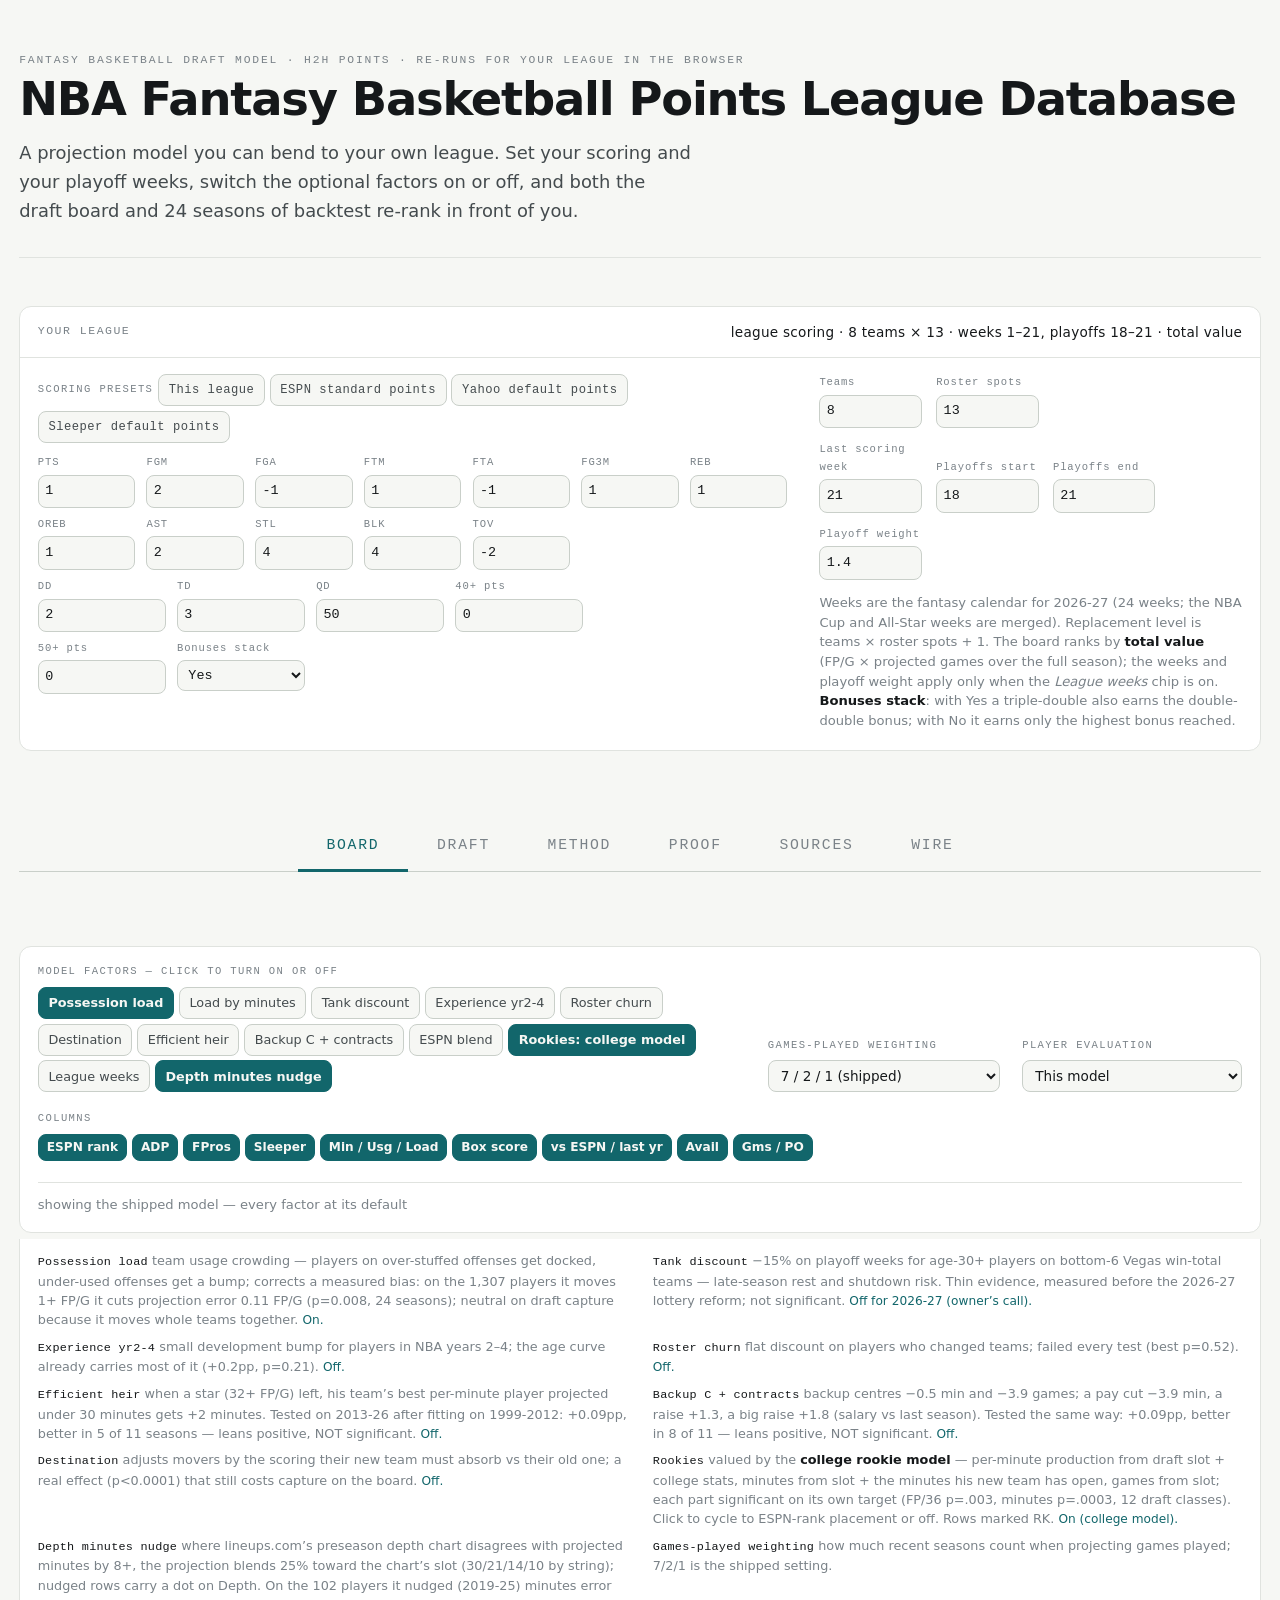
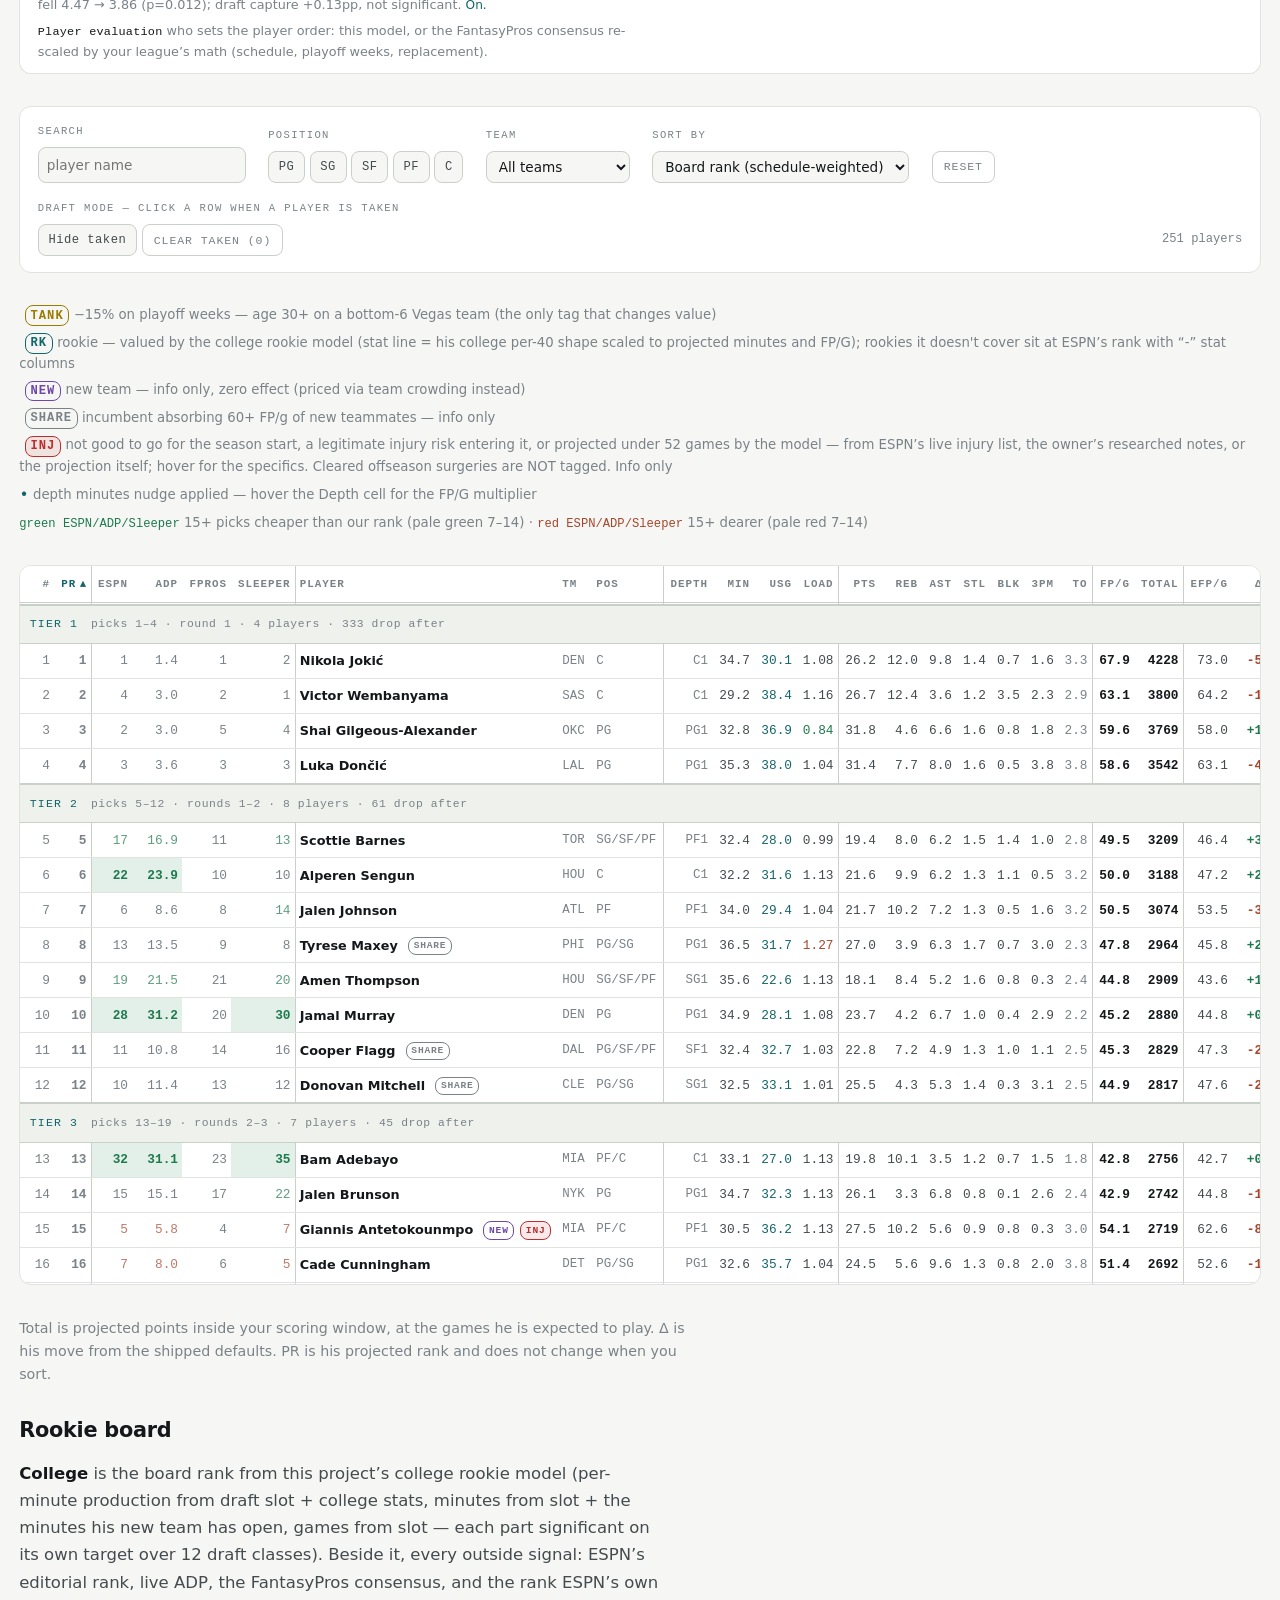
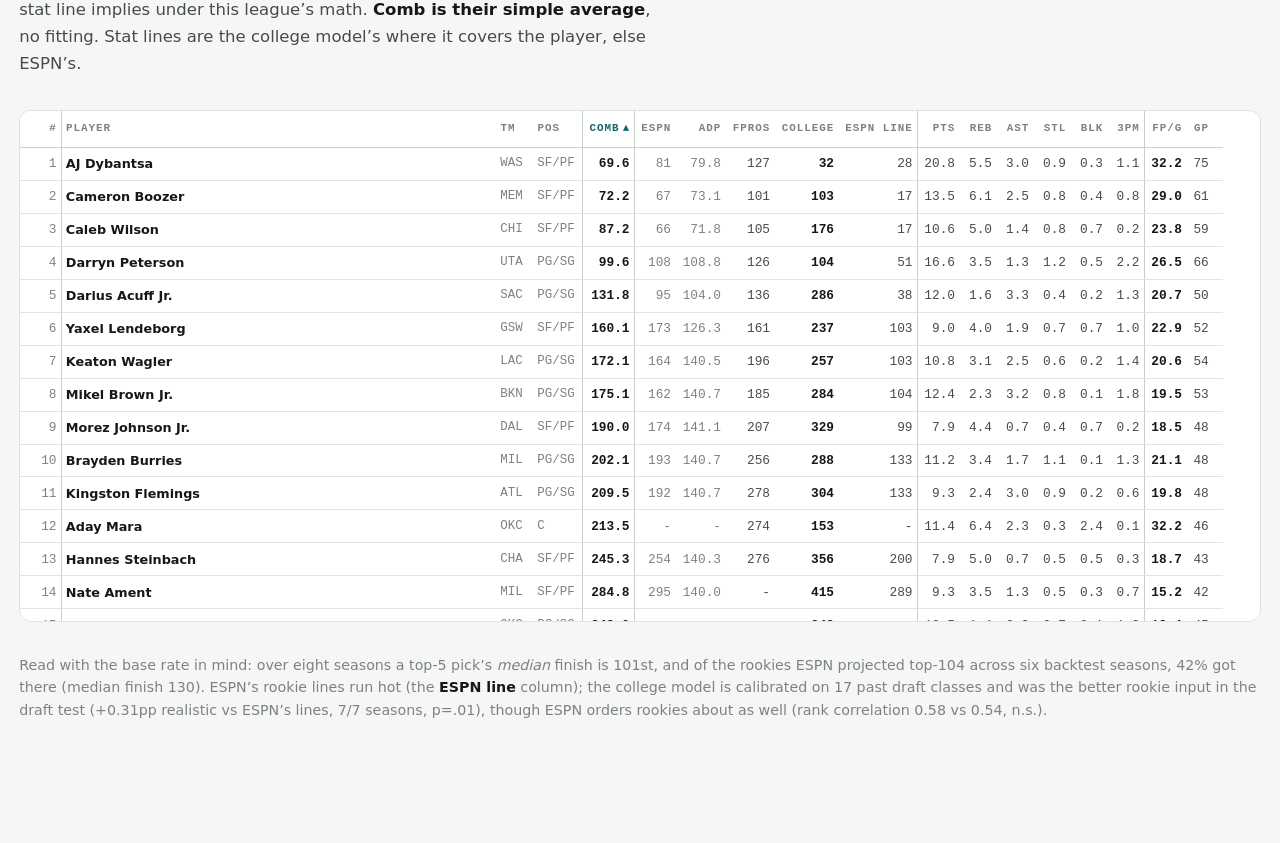
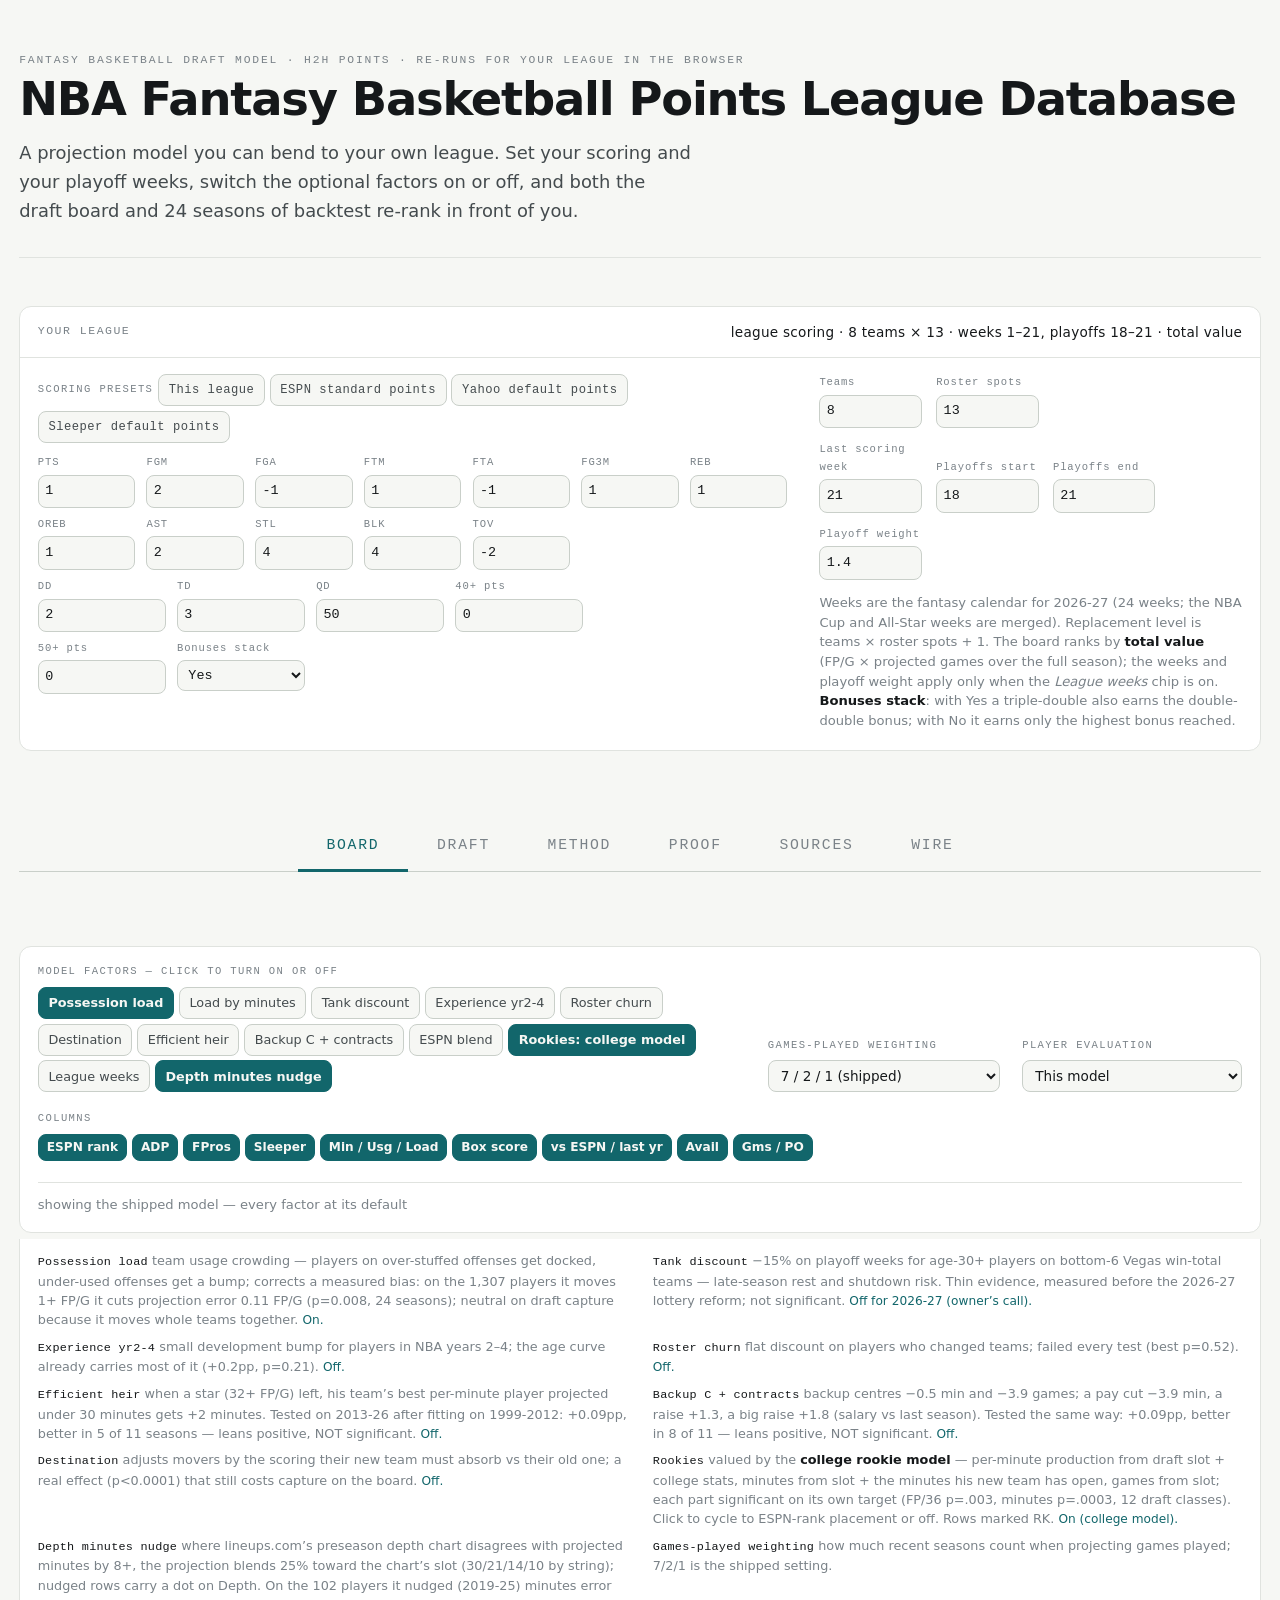
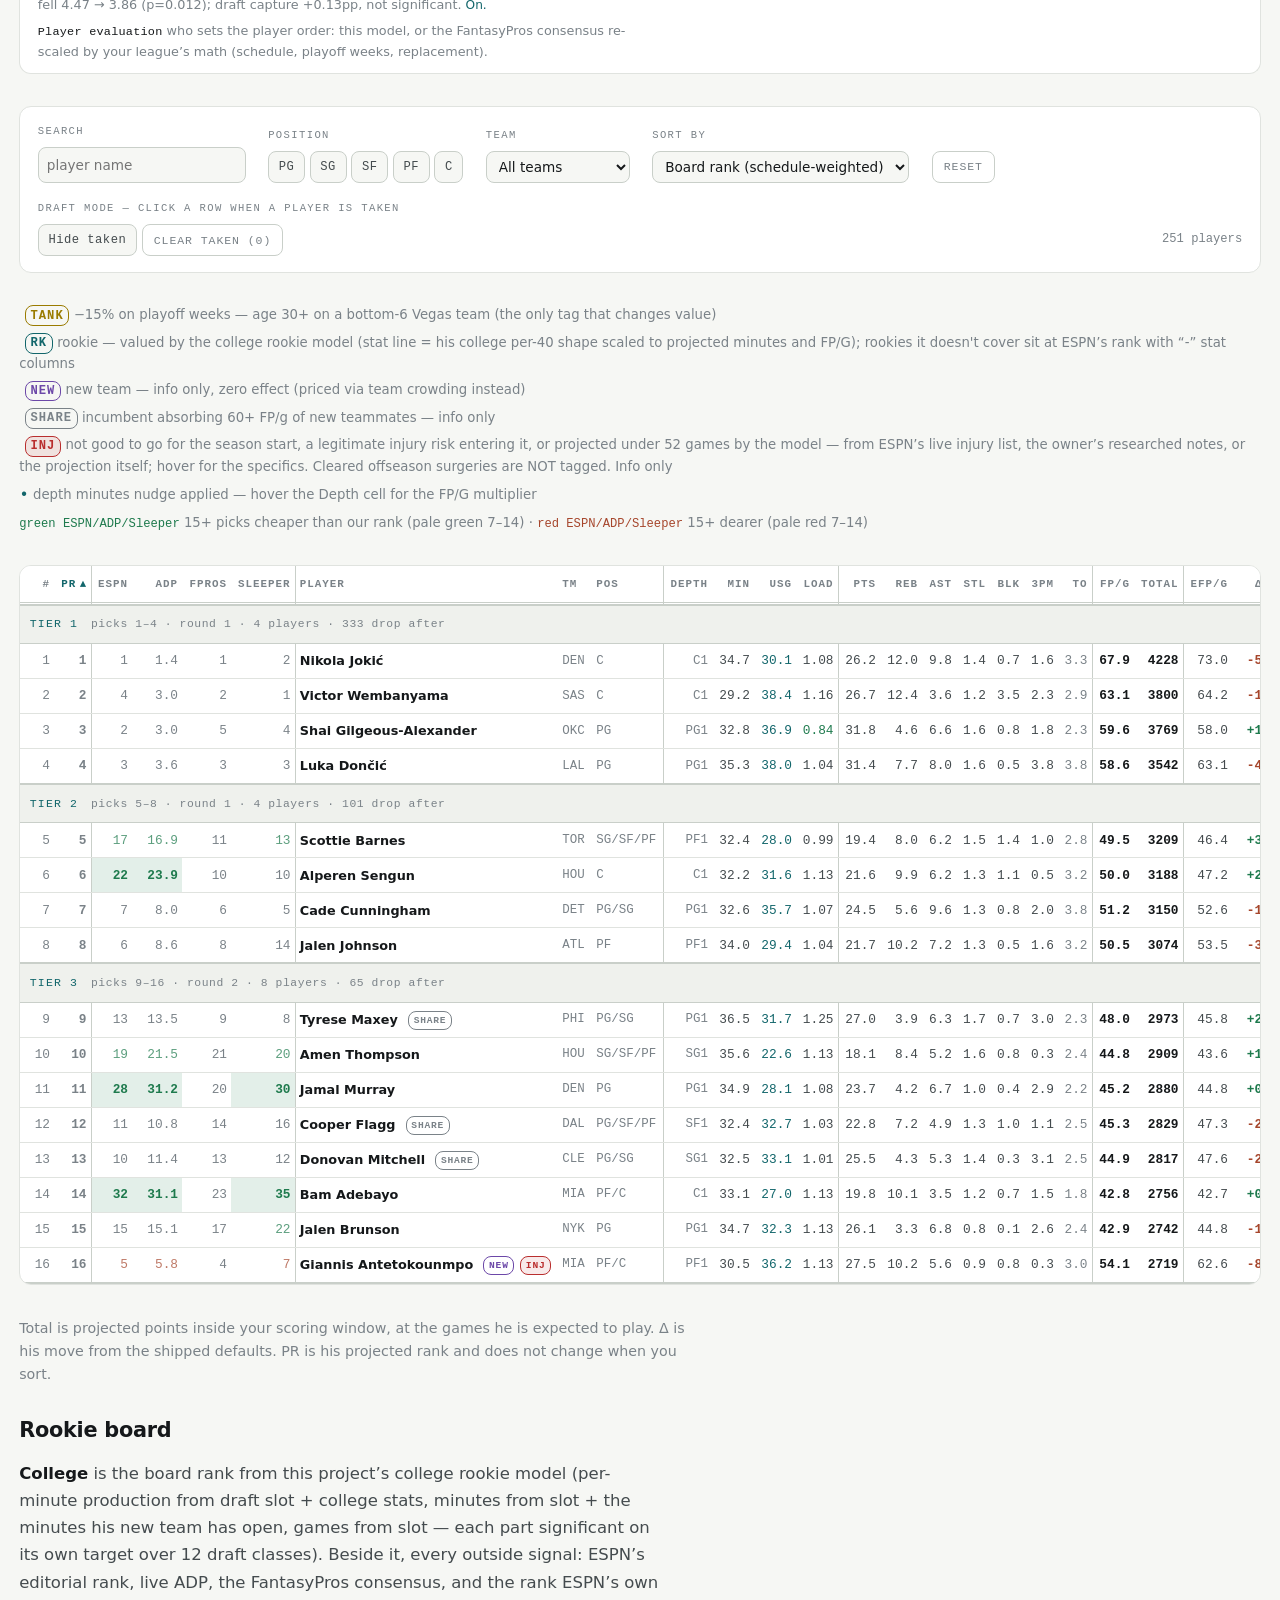
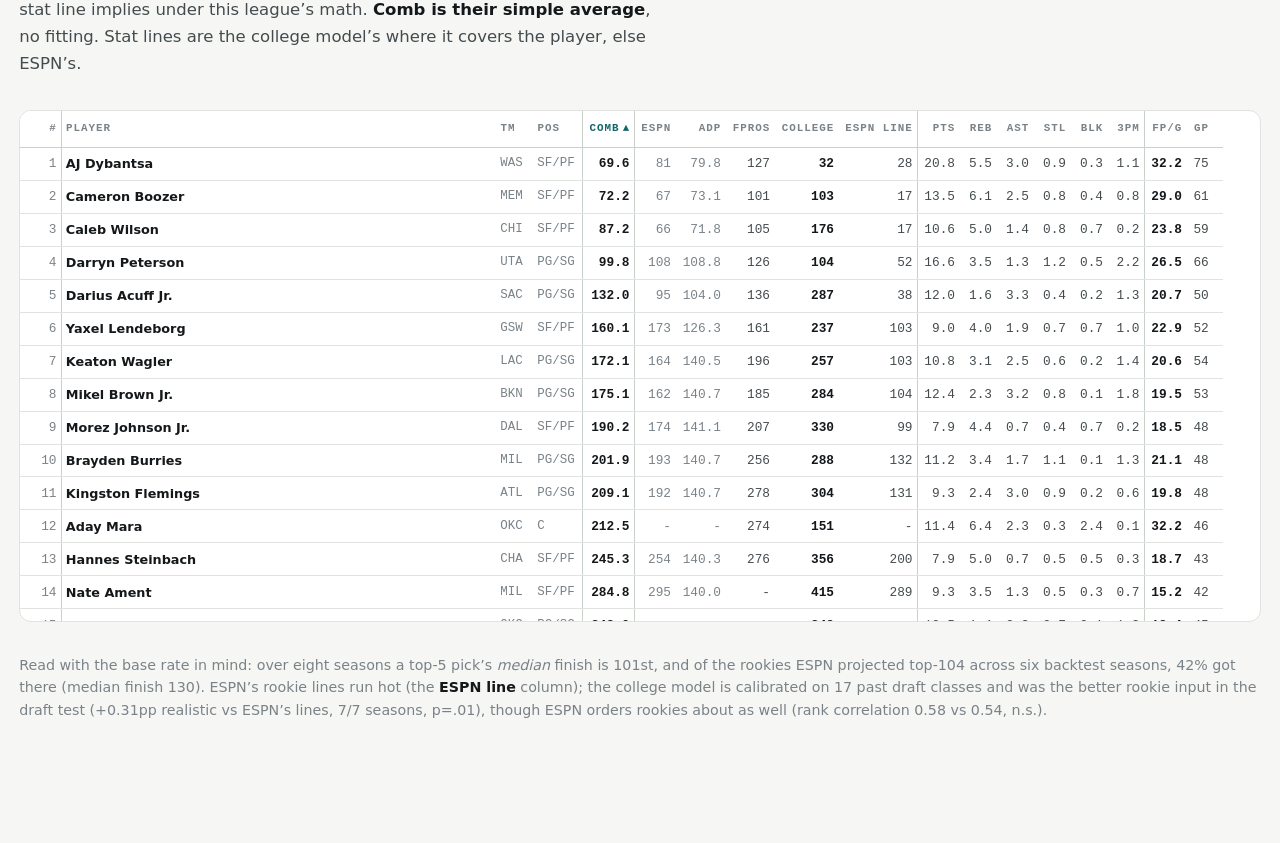
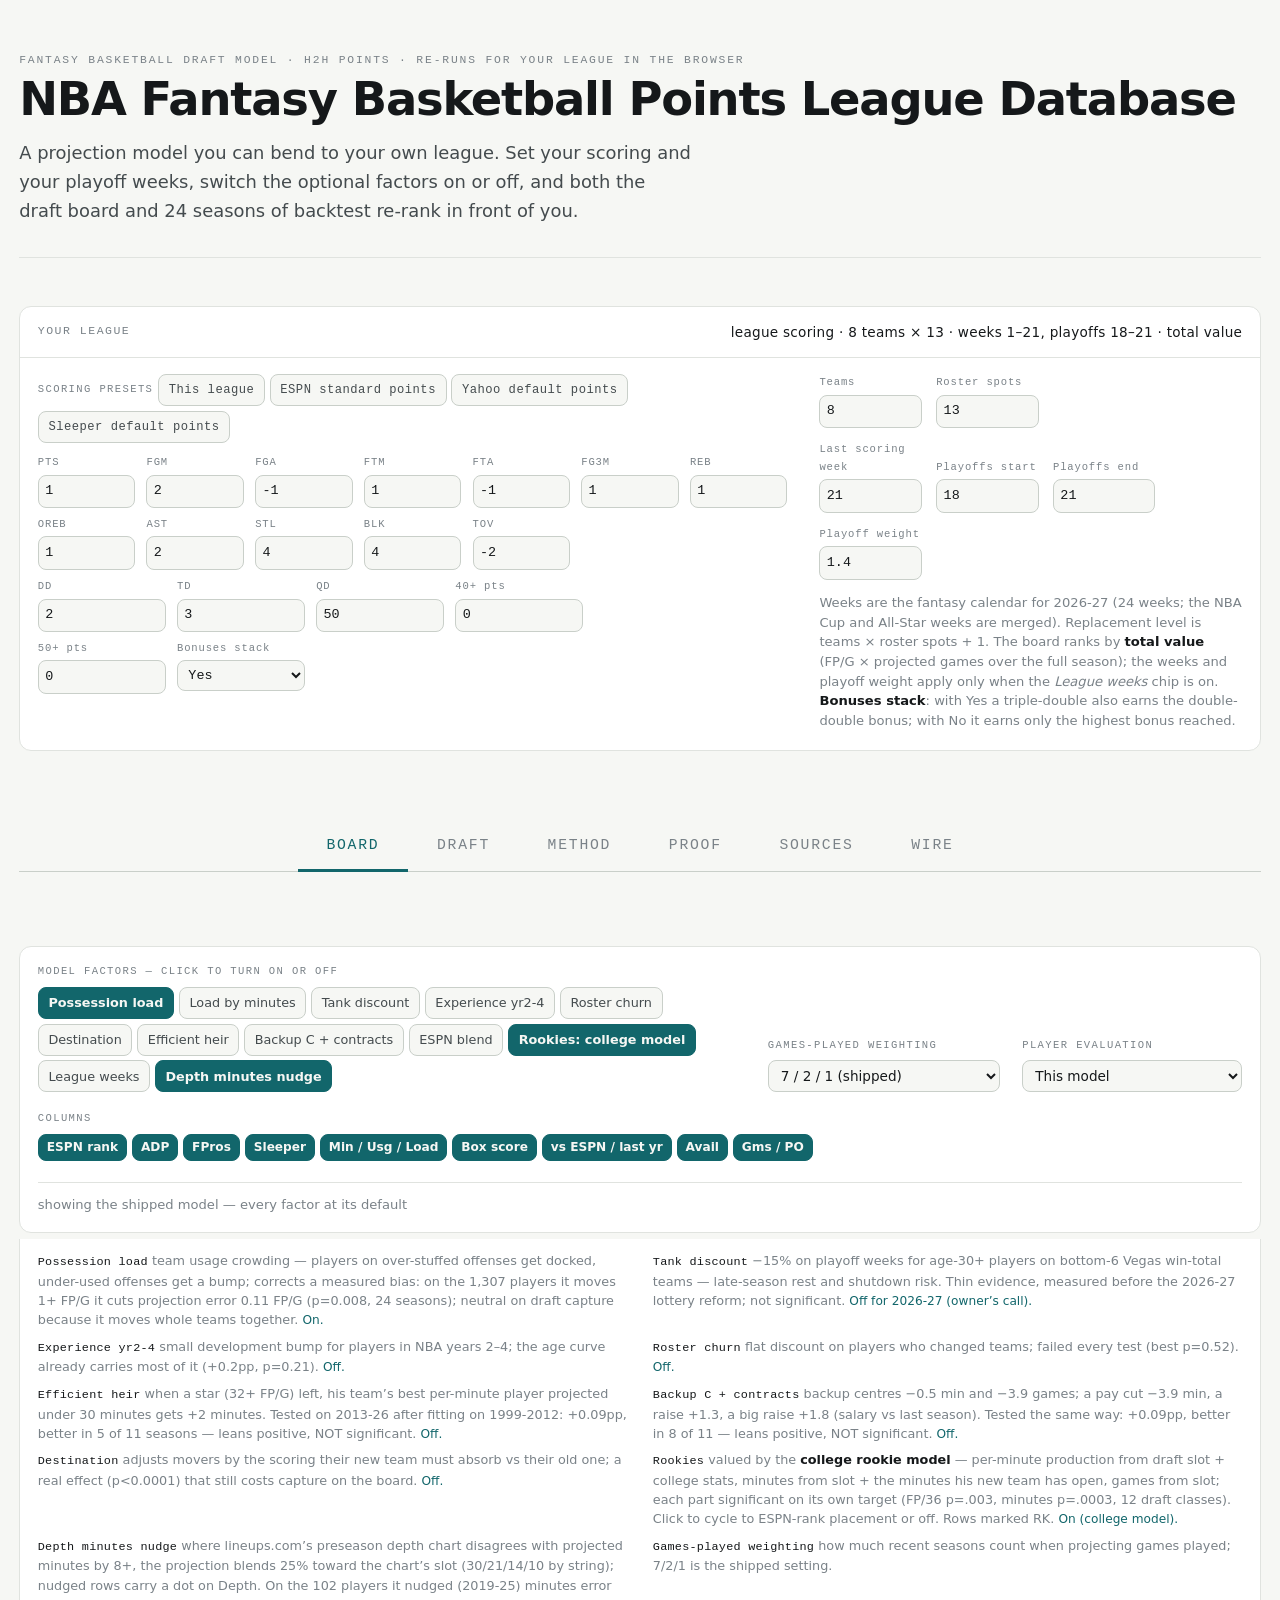
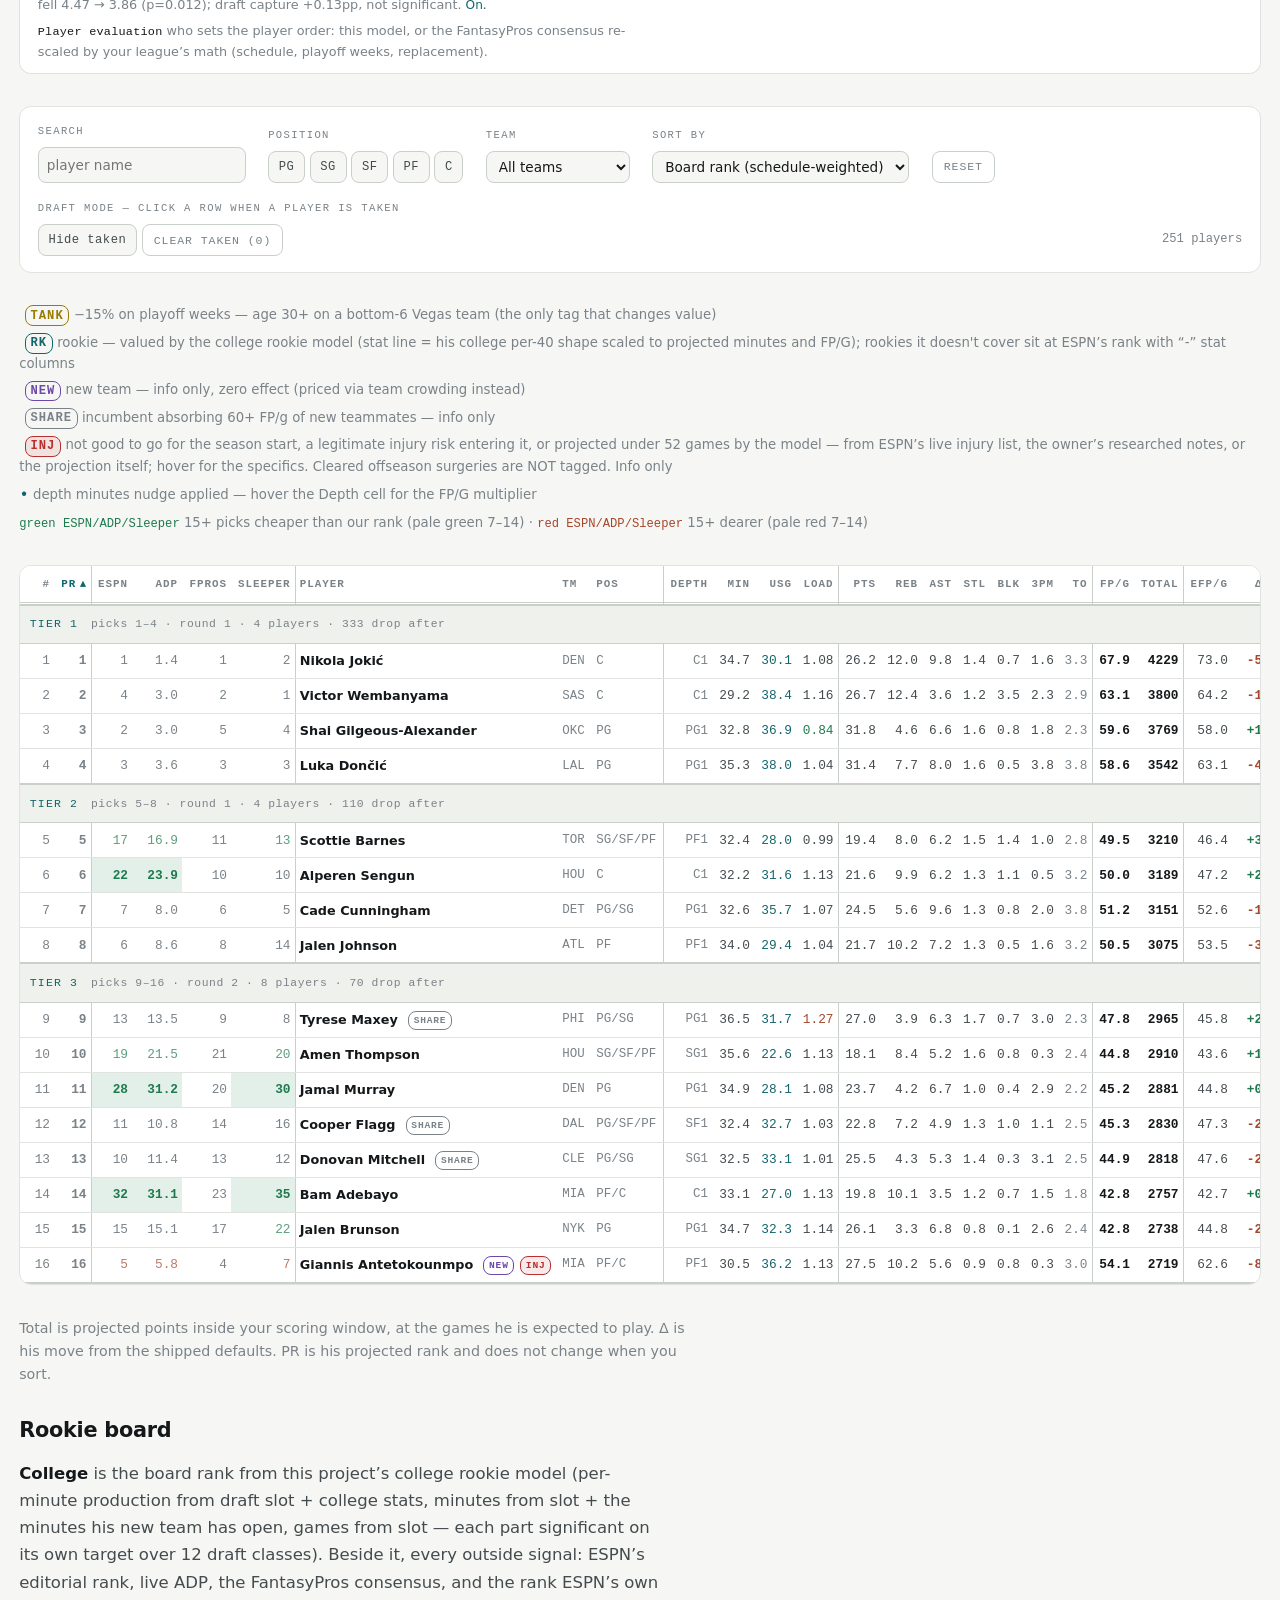
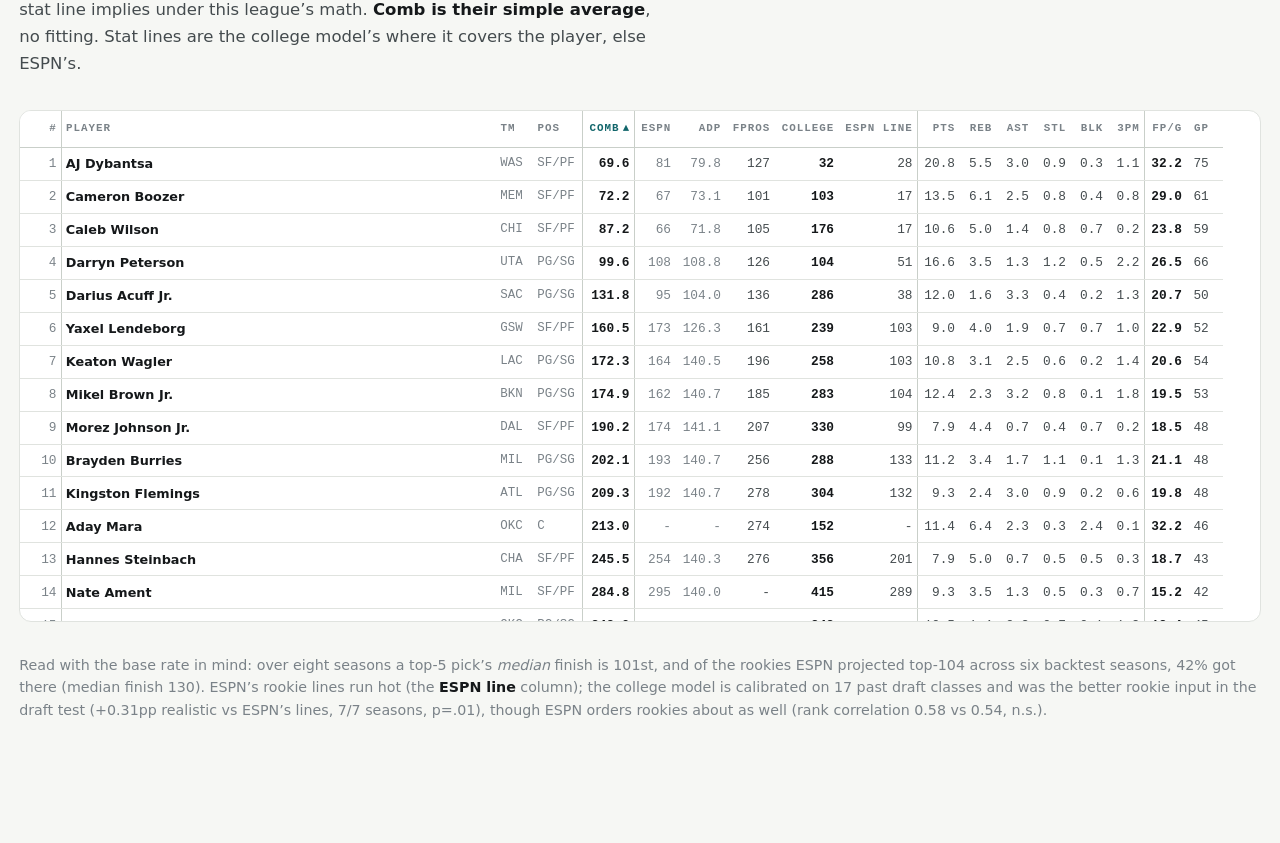
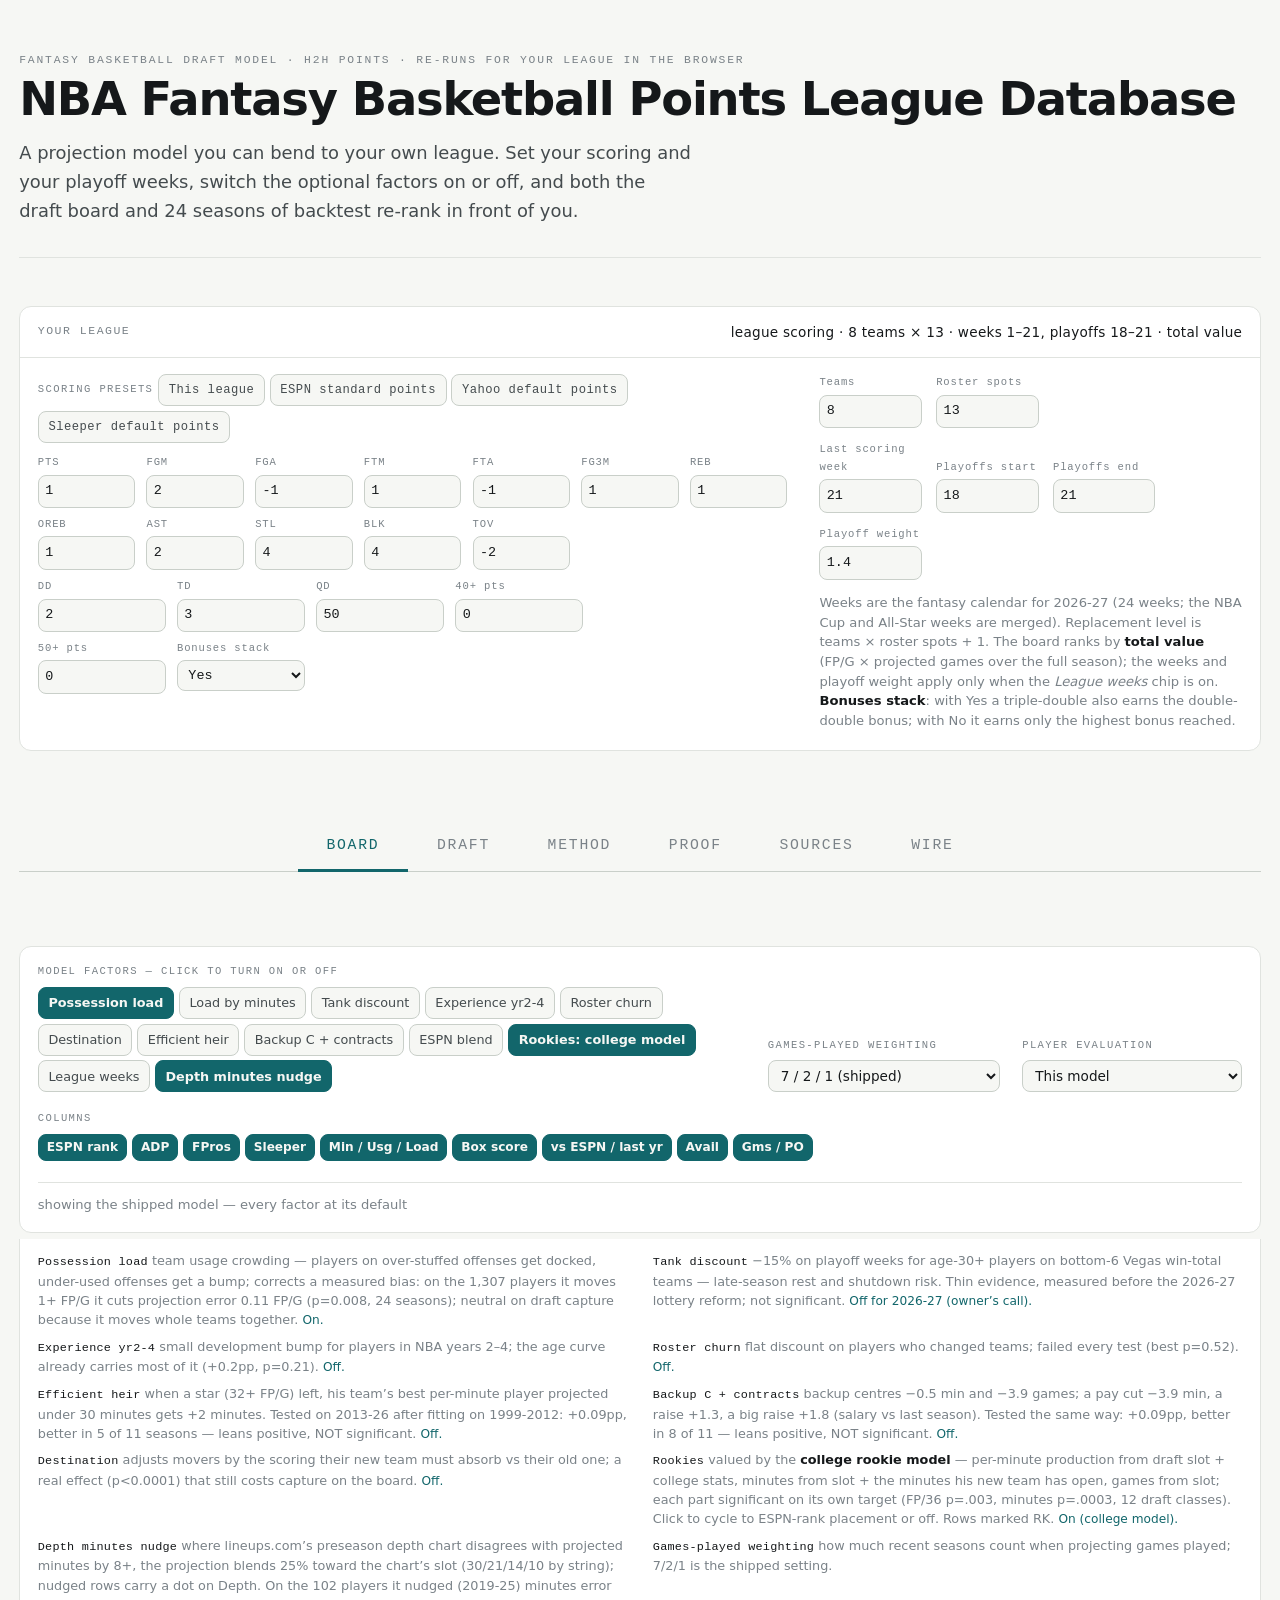
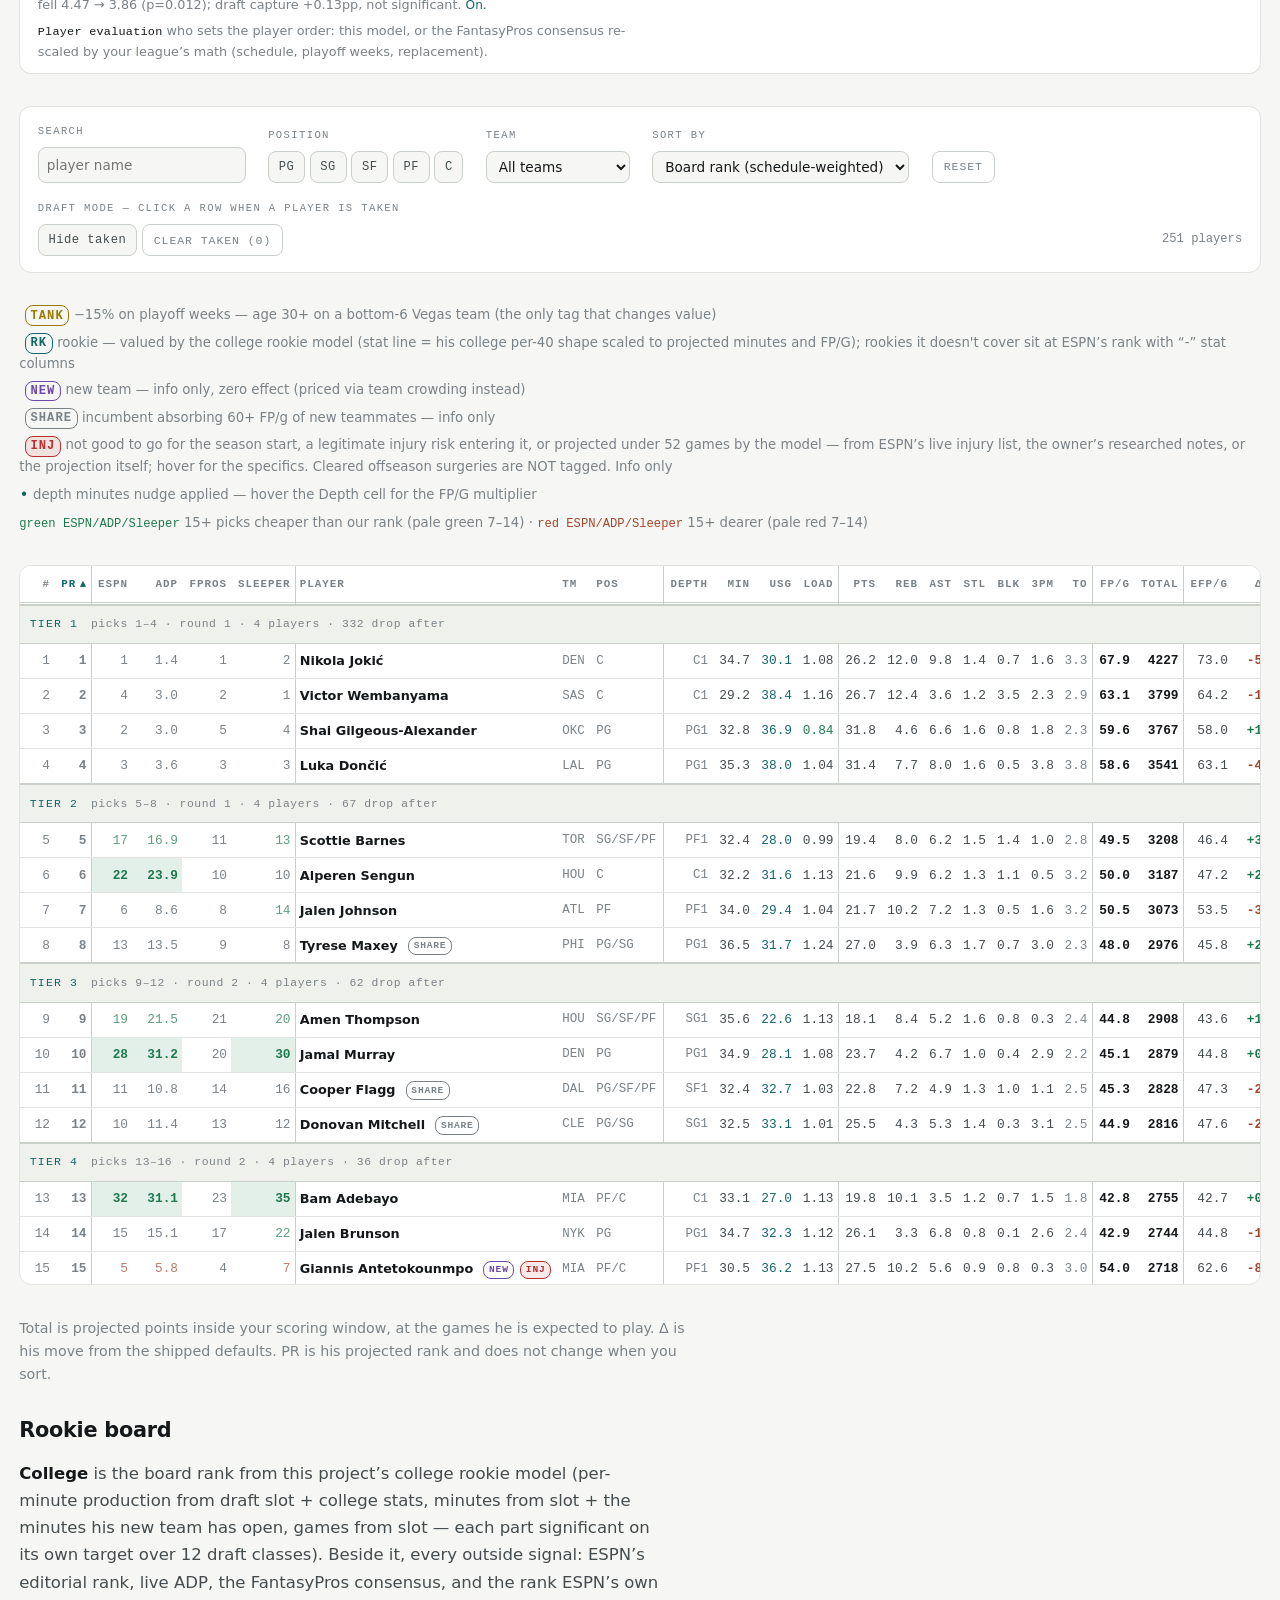
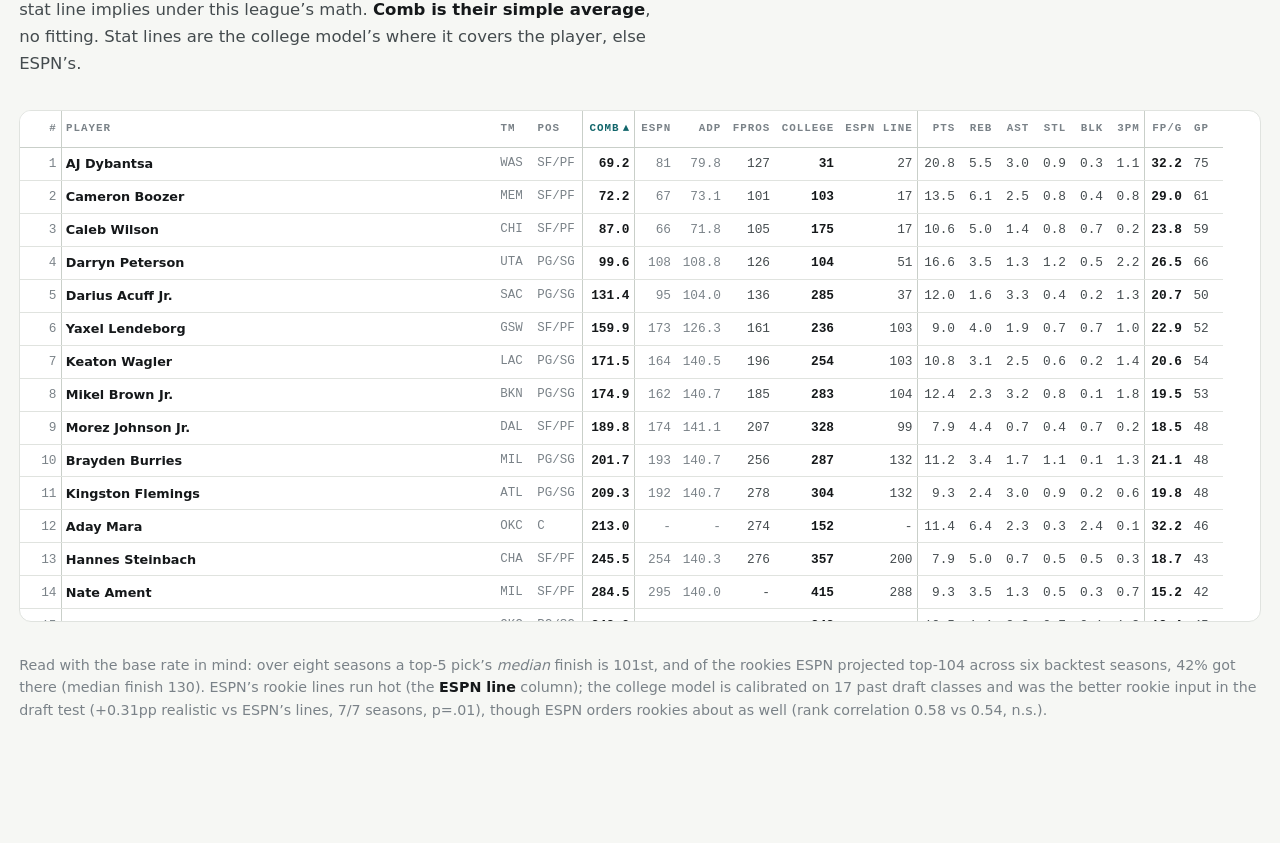
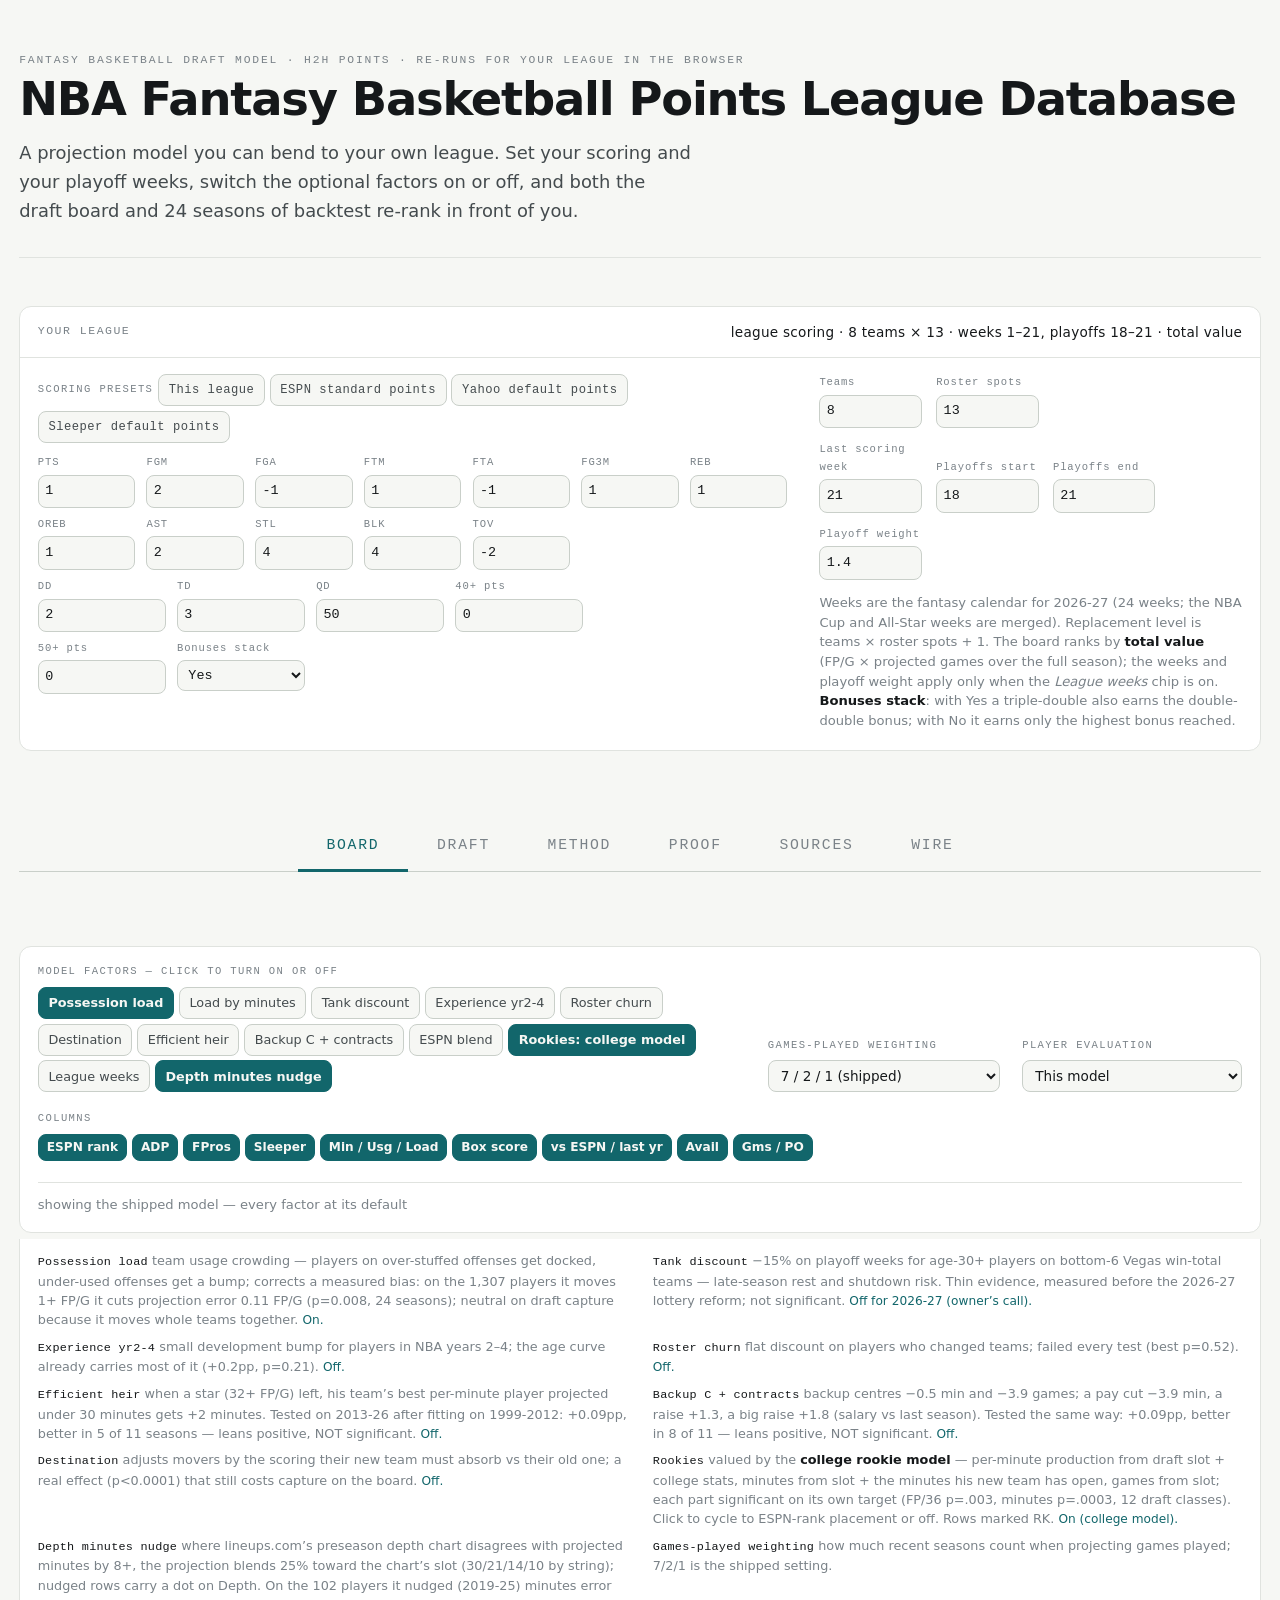
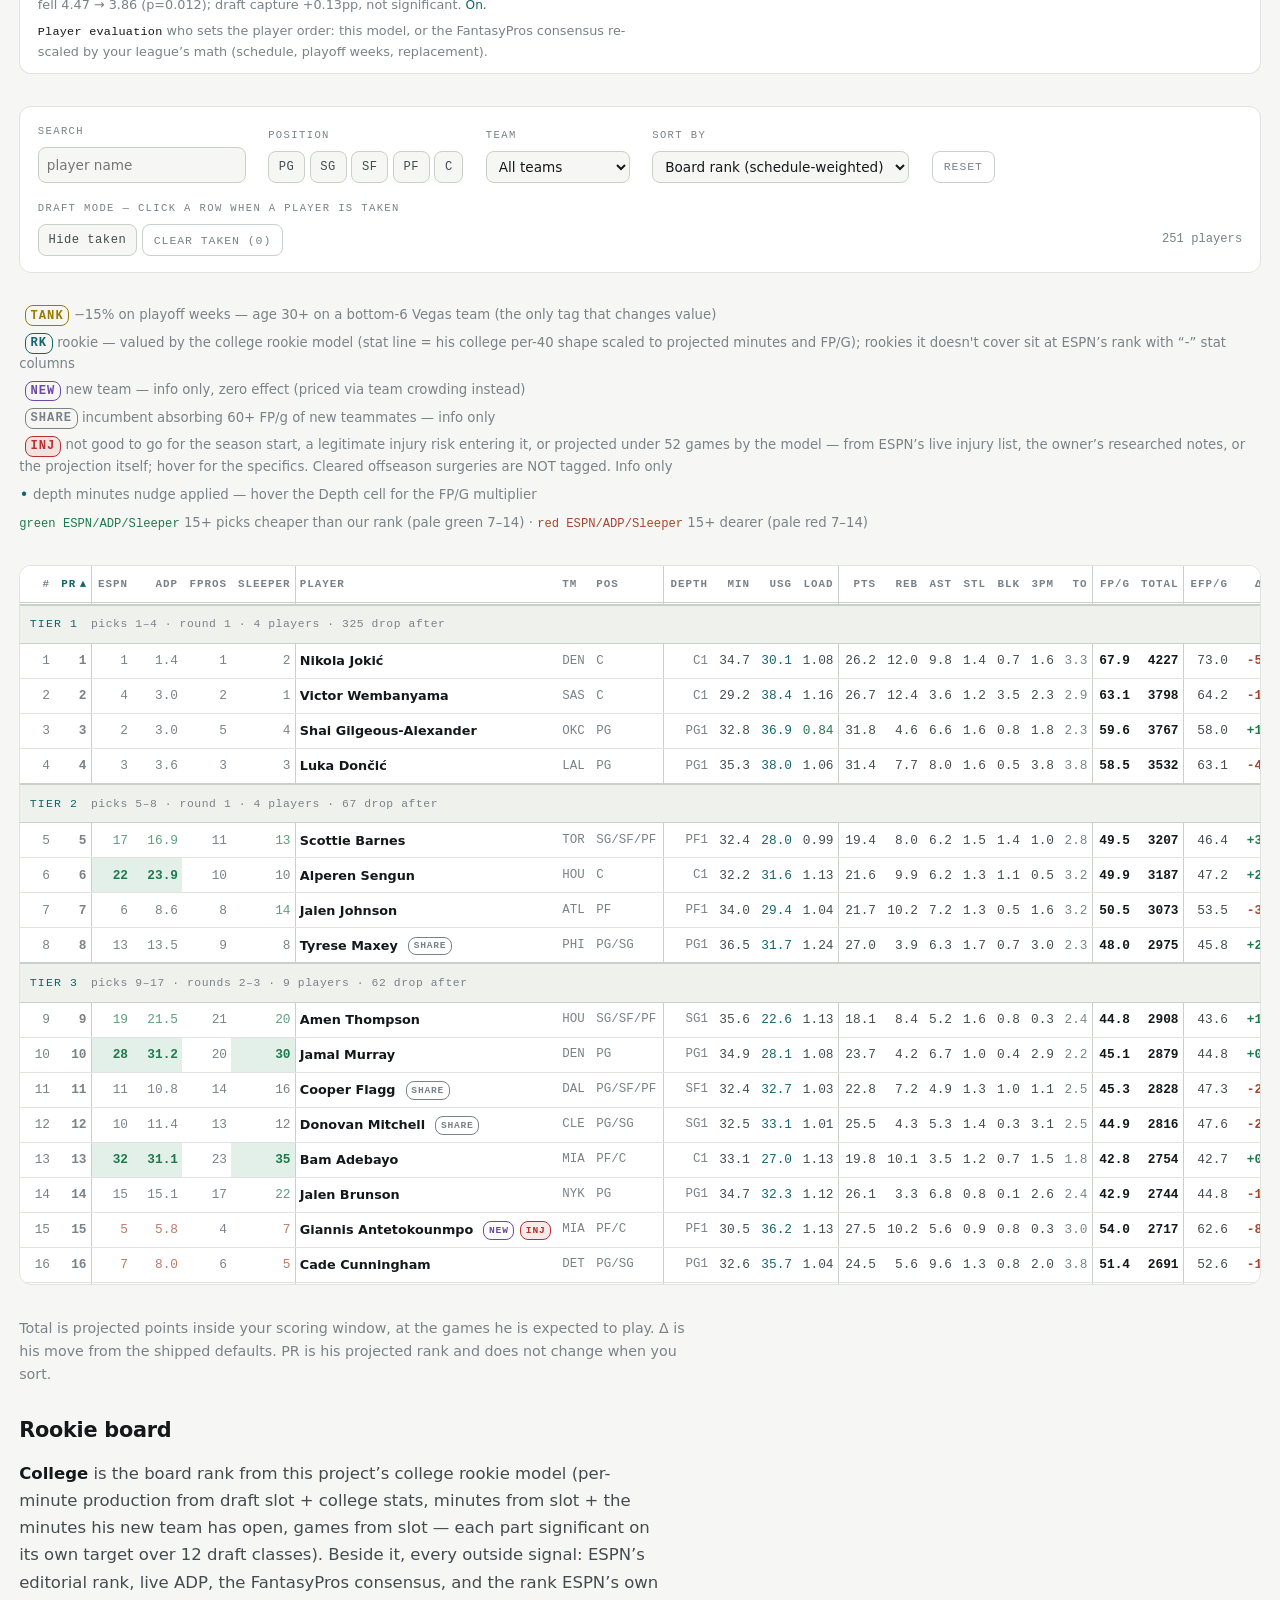
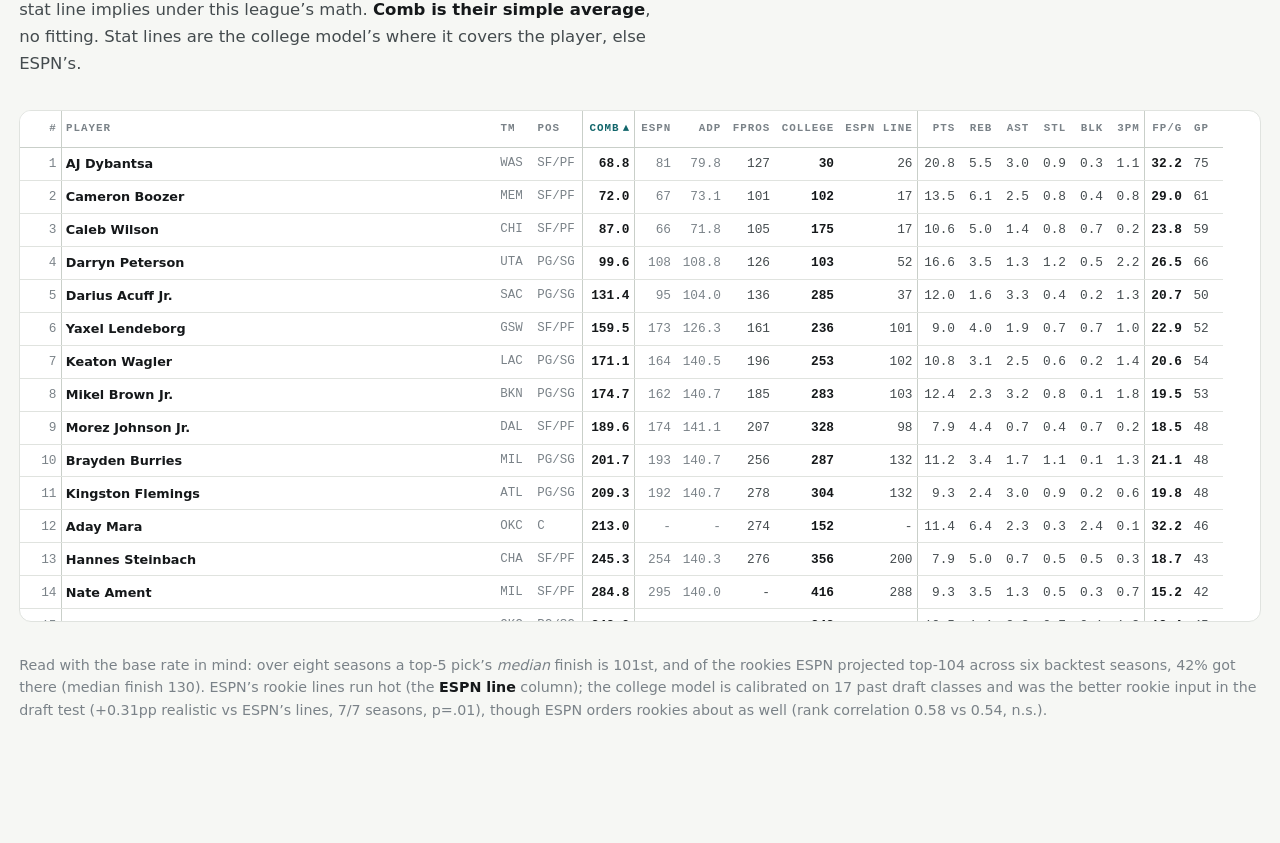
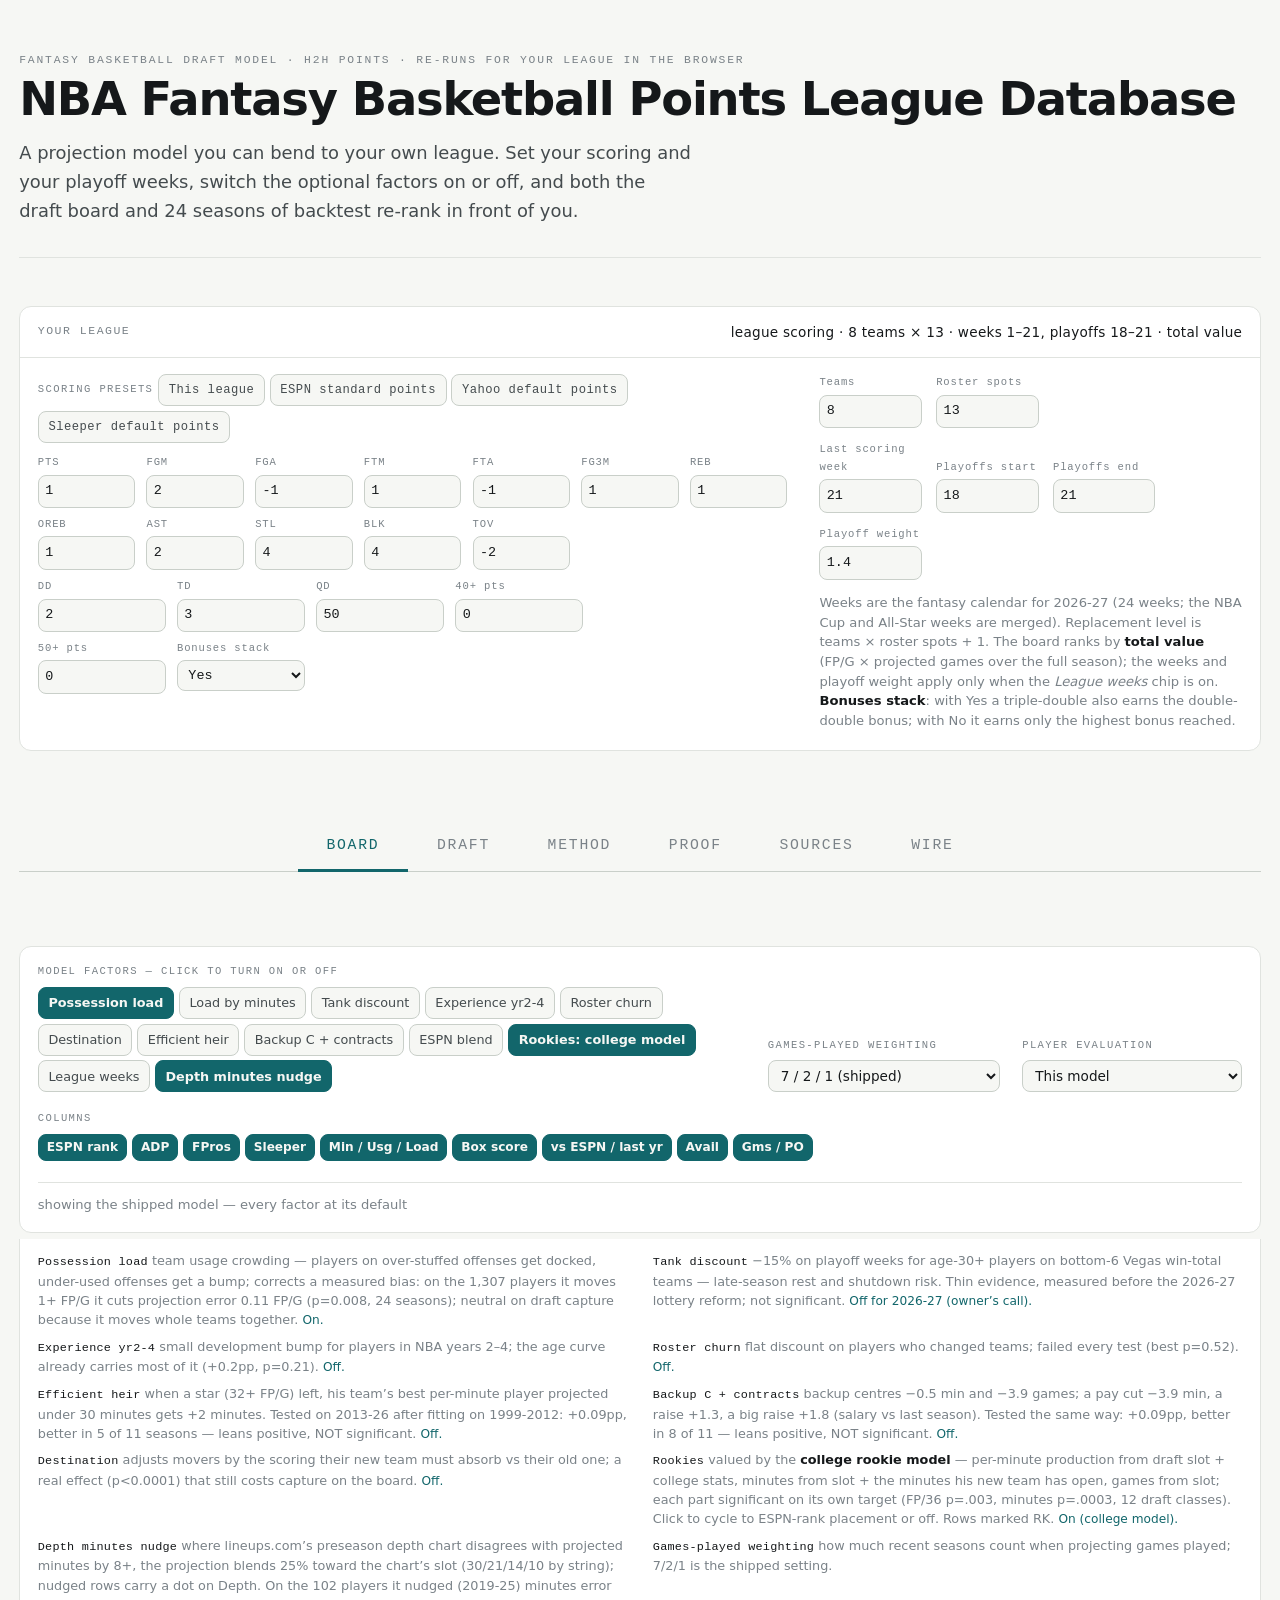
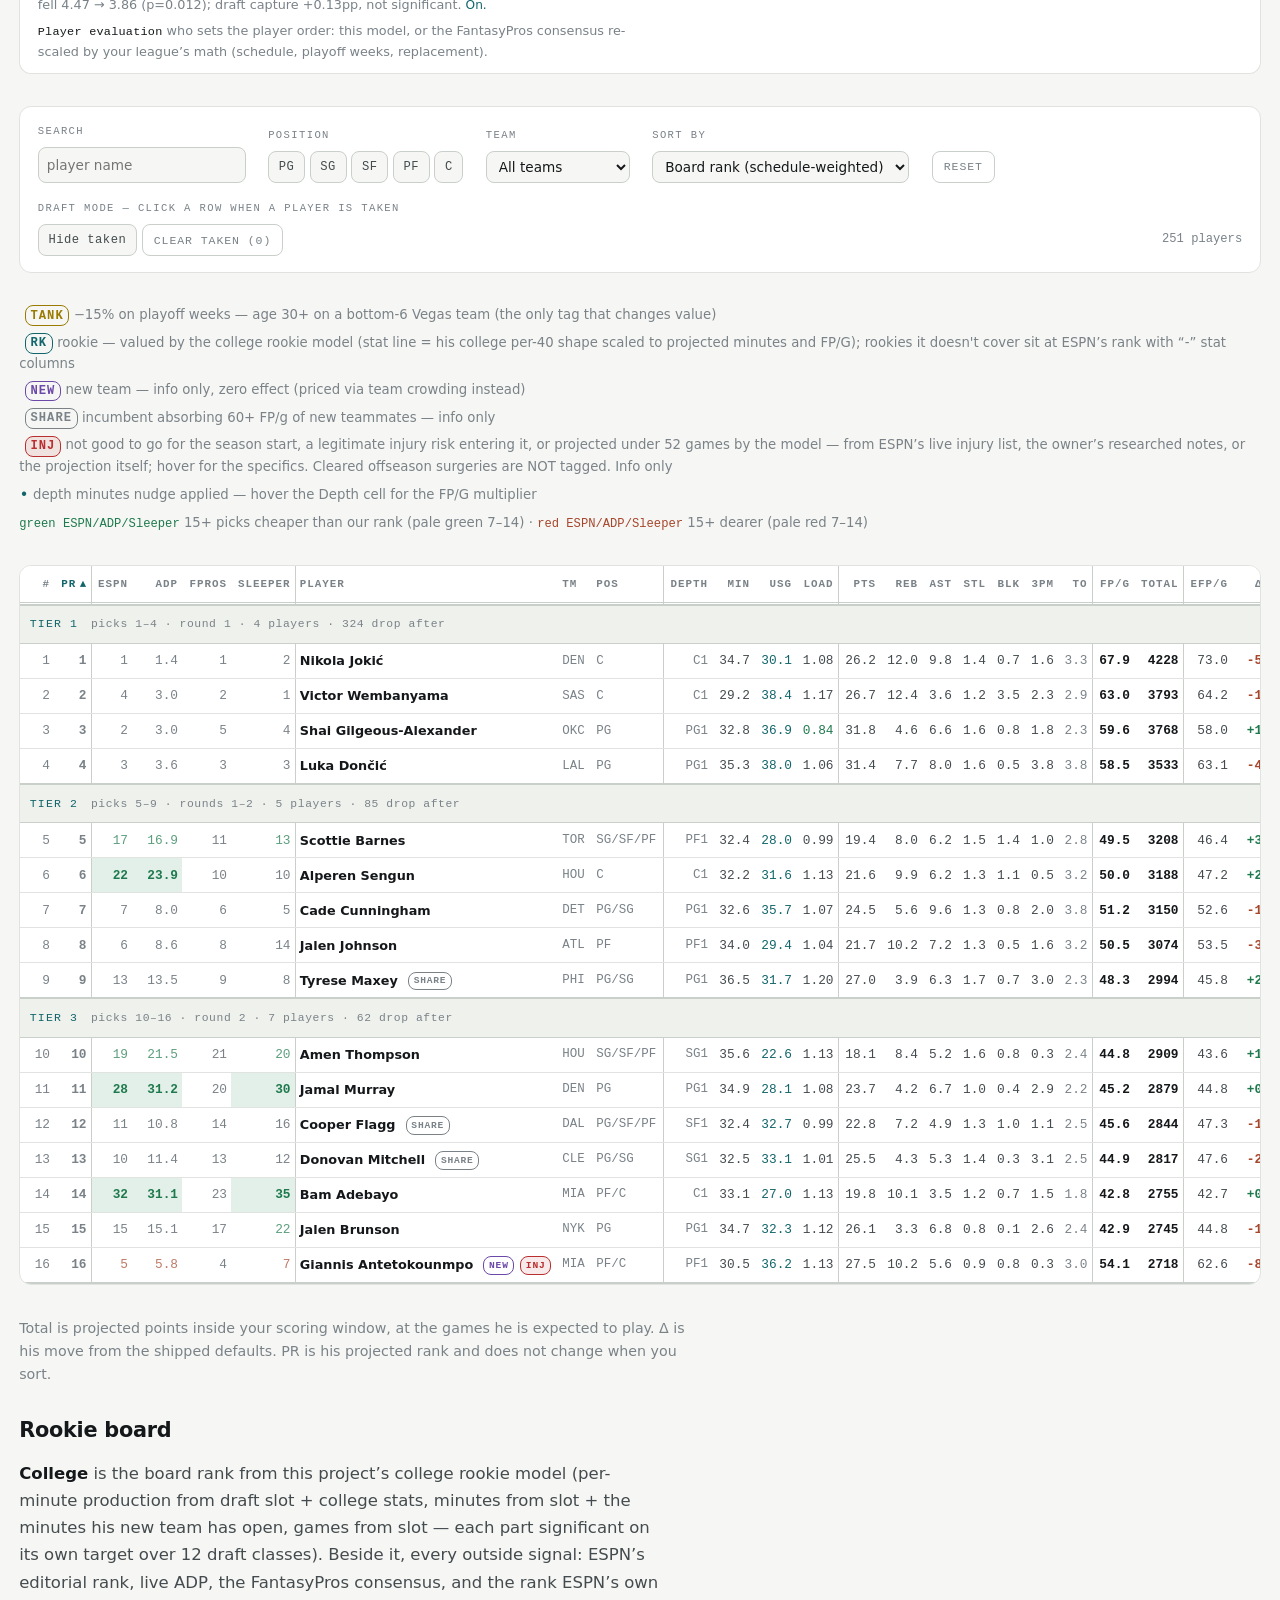
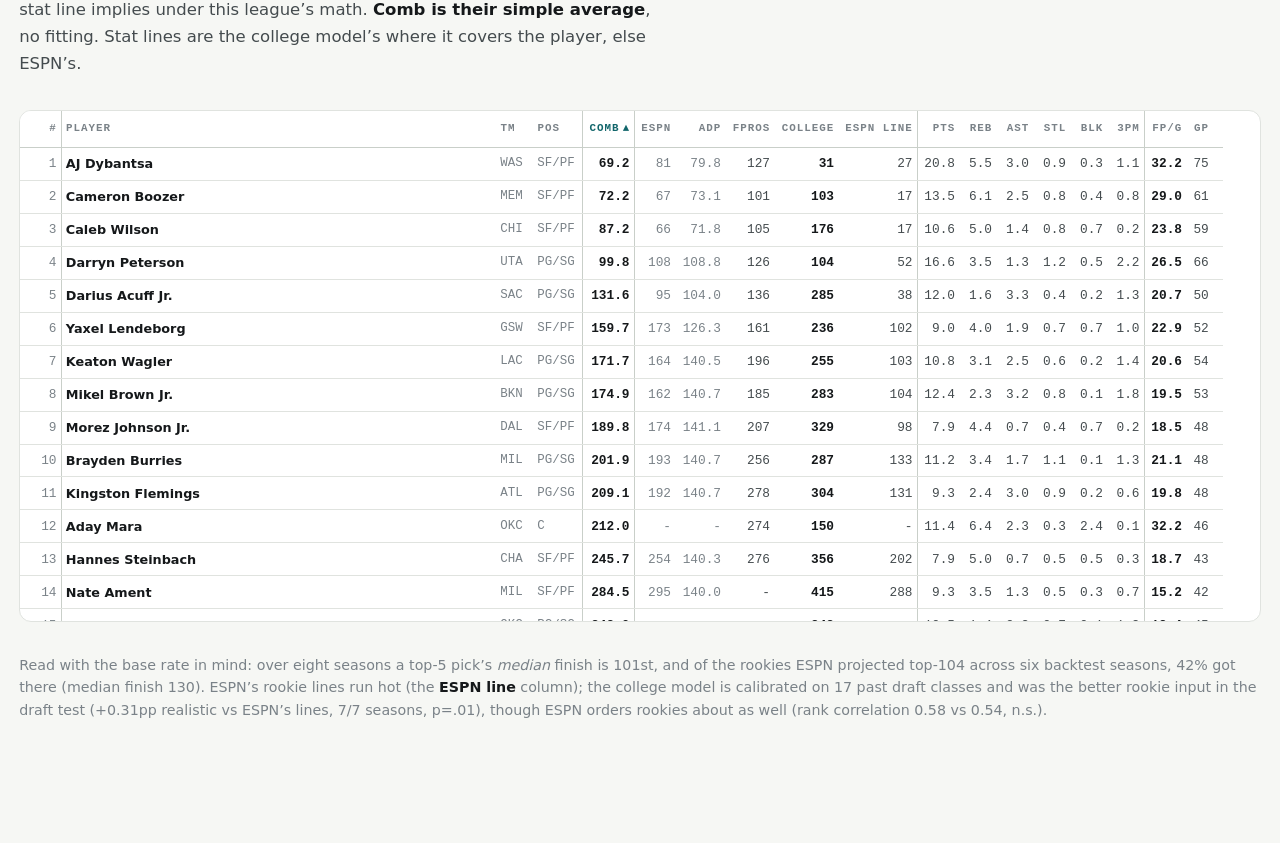
